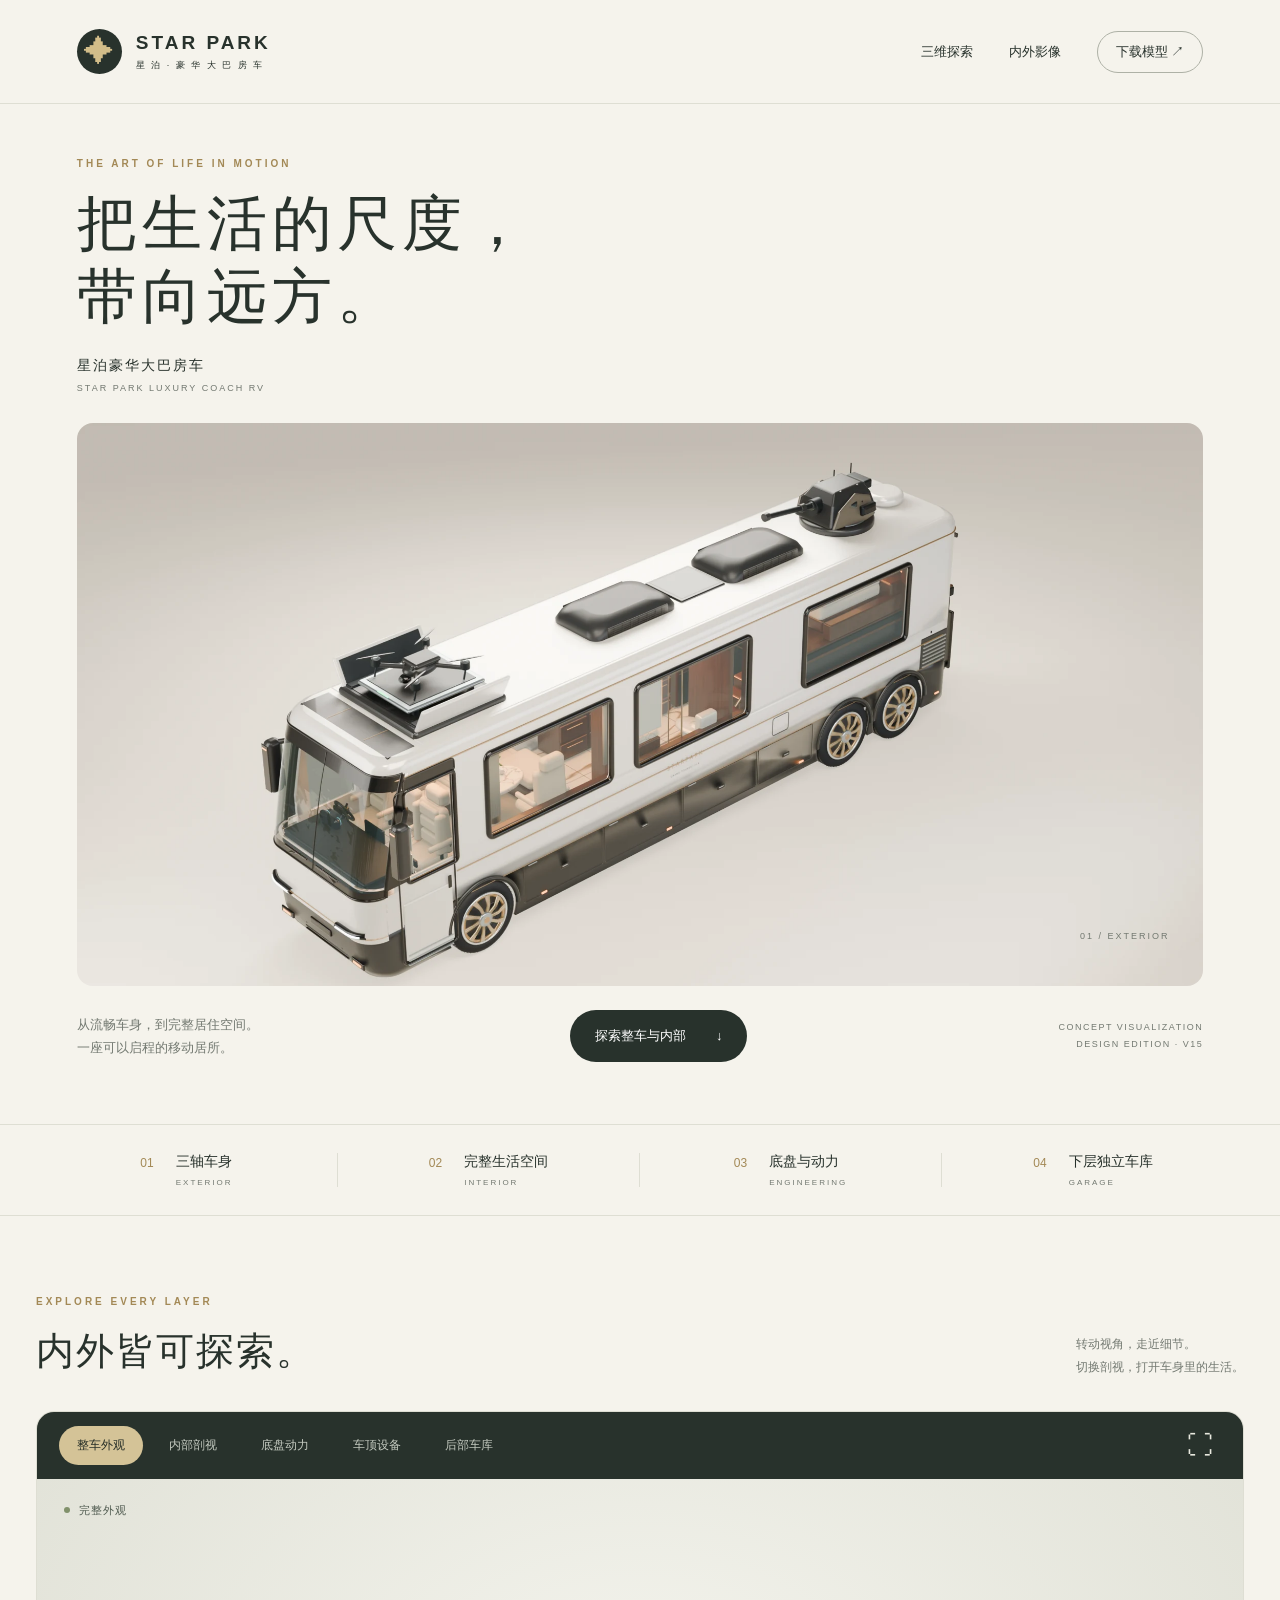
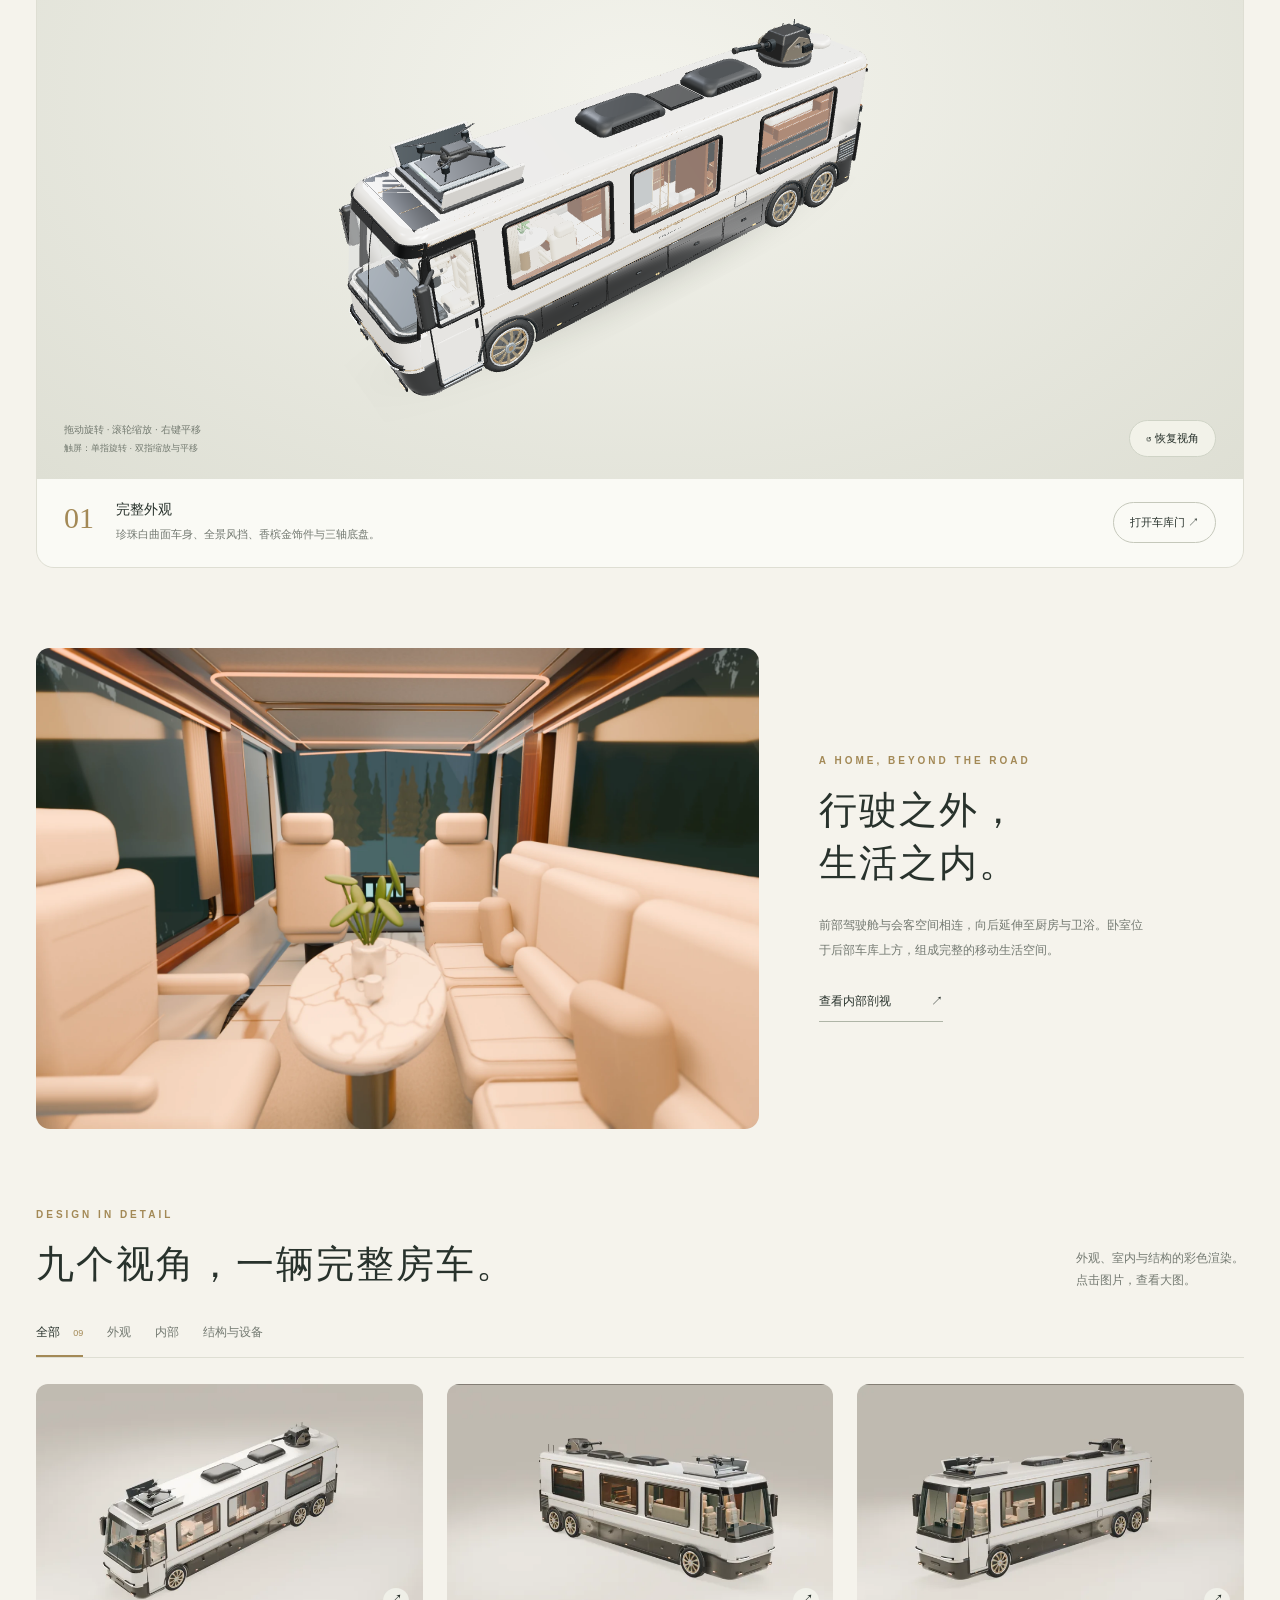
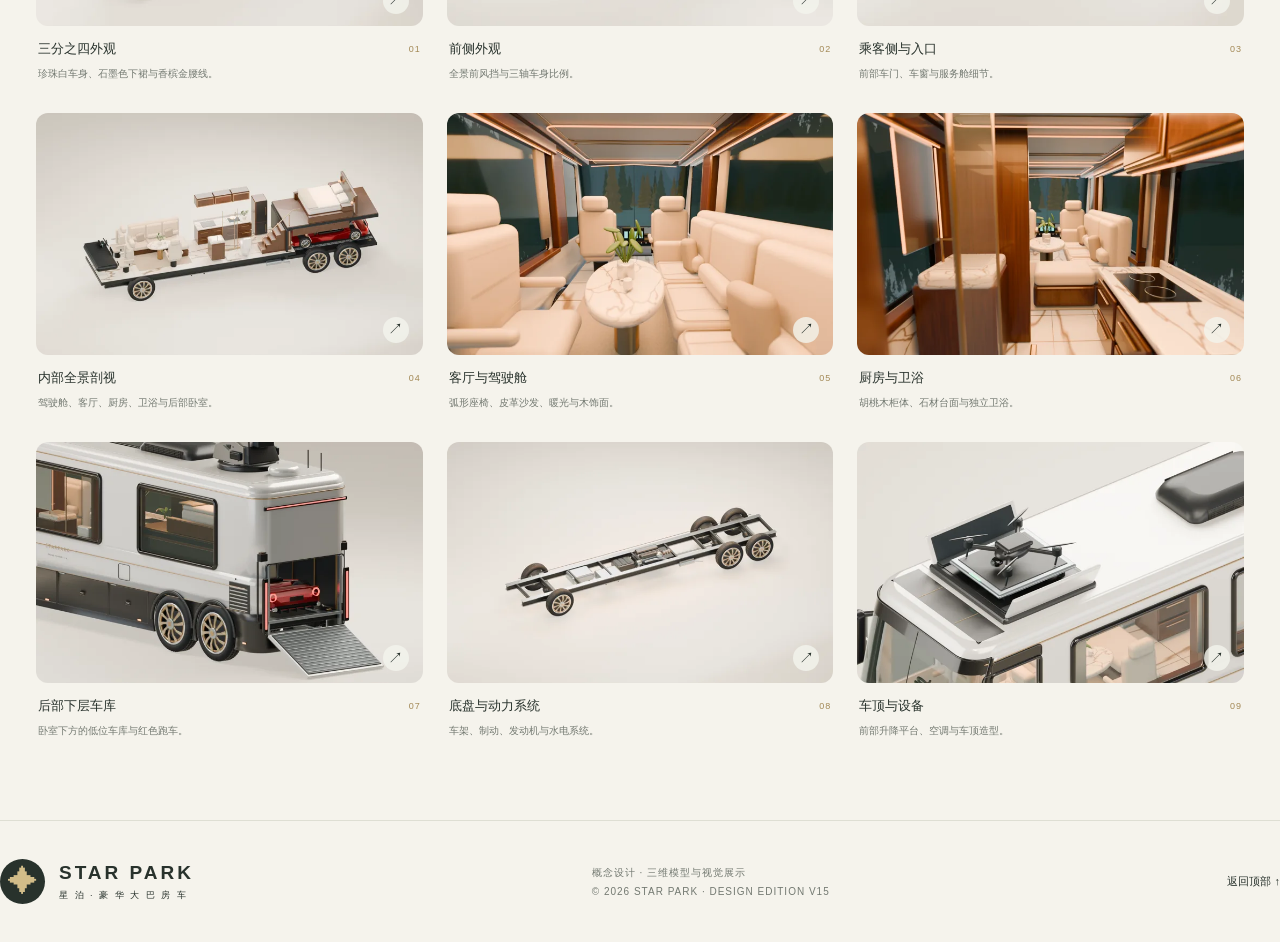
==== standalone.html @ 406c540c "Publish complete StarPark RV exterior and interior web viewer" ====
<!doctype html>
<html lang="zh-CN">
<head>
  <meta charset="utf-8">
  <meta name="viewport" content="width=device-width,initial-scale=1">
  <meta name="theme-color" content="#f5f3ec">
  <meta name="description" content="星泊豪华大巴房车：探索珍珠白三轴车身、完整居住空间、底盘、车顶和后部车库。可交互的三维模型与彩色渲染图。">
  <title>STAR PARK 星泊 · 豪华大巴房车</title>
  <link rel="icon" href="data:image/svg+xml,%3Csvg xmlns='http://www.w3.org/2000/svg' viewBox='0 0 64 64'%3E%3Crect width='64' height='64' rx='16' fill='%232c332d'/%3E%3Cpath d='M32 8l5 19 19 5-19 5-5 19-5-19-19-5 19-5z' fill='%23d3bb83'/%3E%3C/svg%3E">
  <style>:root{--paper:#f5f3ec;--ink:#28322c;--muted:#737971;--gold:#a38956;--line:#deded3;--white:#fff;--radius:18px;font-family:"Segoe UI","Microsoft YaHei","PingFang SC",sans-serif;color:var(--ink);background:var(--paper);font-synthesis:none}*{box-sizing:border-box}html{scroll-behavior:smooth;scroll-padding-top:92px}body{margin:0}button,a{-webkit-tap-highlight-color:transparent}a{color:inherit;text-decoration:none}button{font:inherit;color:inherit;cursor:pointer}button:focus-visible,a:focus-visible{outline:3px solid #b49960;outline-offset:5px}button{border:0;background:none}img{display:block;width:100%;height:auto}p,h1,h2,h3{margin:0}button[hidden],div[hidden]{display:none!important}.header{display:flex;align-items:center;justify-content:space-between;height:104px;margin:auto;padding:0 6%;border-bottom:1px solid var(--line);max-width:1680px}.brand{display:flex;align-items:center;gap:14px;font-size:19px;font-weight:650;letter-spacing:3px}.brand-mark{display:grid;place-items:center;background:var(--ink);color:#d2bd89;border-radius:50%;width:45px;height:45px;font-size:30px;letter-spacing:0}.brand small{display:block;font-size:9px;font-weight:400;letter-spacing:2px;margin-top:5px}.header nav{display:flex;align-items:center;gap:36px;font-size:13px}.nav-pill{border:1px solid #aeb1a6;border-radius:30px;padding:11px 18px}.hero{max-width:1560px;padding:54px 6% 32px;margin:auto}.eyebrow{letter-spacing:3px;font-size:10px;color:var(--gold);font-weight:600;margin-bottom:18px}h1{font-family:"SimSun","Songti SC",serif;font-size:clamp(38px,4.7vw,68px);font-weight:400;letter-spacing:5px;line-height:1.22}.hero-heading{position:relative;z-index:1}.hero-subtitle{margin-top:23px;font-size:14px;letter-spacing:2px}.hero-subtitle span{display:block;margin-top:8px;font-size:9px;color:var(--muted);letter-spacing:2px}.hero-image{position:relative;margin-top:-134px;width:88%;margin-left:12%}.hero-image img{mix-blend-mode:multiply}.image-index{position:absolute;bottom:8%;right:3%;font-size:9px;color:var(--muted);letter-spacing:2px}.hero-bottom{display:flex;align-items:center;justify-content:space-between;margin-top:-24px;position:relative;gap:20px}.hero-bottom p{font-size:13px;color:var(--muted);line-height:1.8}.primary-button{display:inline-flex;align-items:center;justify-content:space-between;gap:30px;background:var(--ink);color:white;font-size:13px;padding:17px 25px;border-radius:30px;transition:background .2s}.primary-button:hover{background:#475443}.edition{font-size:9px;line-height:1.9;text-align:right;letter-spacing:1.5px;color:var(--muted)}.intro-strip{max-width:1375px;margin:30px auto 0;display:grid;grid-template-columns:repeat(4,1fr);padding:28px 36px;border-top:1px solid var(--line);border-bottom:1px solid var(--line)}.intro-strip>div{display:flex;gap:22px;justify-content:center;border-right:1px solid var(--line)}.intro-strip>div:last-child{border:0}.intro-strip>div>span{font-size:12px;color:var(--gold);padding-top:3px}.intro-strip p{font-size:14px}.intro-strip small{display:block;font-size:8px;letter-spacing:2px;color:var(--muted);margin-top:7px}.section{max-width:1375px;margin:0 auto;padding:80px 36px 0}.section-head{display:flex;align-items:flex-end;justify-content:space-between;margin-bottom:32px;gap:24px}h2{font-family:"SimSun","Songti SC",serif;font-size:clamp(28px,3vw,41px);font-weight:400;letter-spacing:2px;line-height:1.4}.section-head>p{font-size:12px;line-height:1.9;color:var(--muted)}.viewer-card{border:1px solid var(--line);border-radius:var(--radius);overflow:hidden;background:#e9e9e0}.viewer-toolbar{display:flex;justify-content:space-between;align-items:center;padding:14px 22px;background:var(--ink);color:#e8e9df;gap:12px}.mode-tabs{display:flex;gap:8px;overflow-x:auto}.mode-tabs button{white-space:nowrap;font-size:12px;padding:11px 18px;border-radius:24px;color:#c4cac0}.mode-tabs button.active{color:#252e27;background:#d4c397}.icon-button{font-size:26px;padding:0 8px}.viewer-stage{position:relative;height:600px;background:radial-gradient(ellipse at 50% 35%,#f3f3ec,#dedfd4);overflow:hidden}.viewer-stage canvas{display:block;width:100%;height:100%;touch-action:none;outline:none}.viewer-badge{position:absolute;top:24px;left:27px;display:flex;gap:9px;align-items:center;font-size:11px;letter-spacing:1px;color:#505b50;pointer-events:none}.status-dot{width:6px;height:6px;border-radius:100%;background:#81916b}.viewer-bottom{position:absolute;bottom:22px;left:27px;right:27px;display:flex;justify-content:space-between;align-items:flex-end;pointer-events:none}.viewer-bottom>span{font-size:10px;color:#747b71;line-height:1.8}.viewer-bottom small{font-size:9px}.viewer-bottom button{pointer-events:auto;background:#f7f7eecc;border:1px solid #cfd3c6;border-radius:20px;font-size:11px;padding:10px 16px}.loading{position:absolute;inset:0;z-index:5;display:flex;flex-direction:column;align-items:center;justify-content:center;background:#efefe7f2;gap:15px;text-align:center;padding:30px}.loading strong{font-size:22px;font-weight:400;letter-spacing:2px}.loading p{font-size:12px;color:var(--muted);max-width:440px;line-height:1.8}.loader-ring{display:block;width:40px;height:40px;border:1px solid #bbbfae;border-top-color:#889b68;border-radius:50%}.loading.busy .loader-ring{animation:spin 1s linear infinite}.loading-track{width:190px;height:3px;background:#d7dacd;margin-top:8px;border-radius:4px}.loading-track>span{display:block;width:0;height:100%;background:#8c9a6e;transition:width .2s}@keyframes spin{to{transform:rotate(360deg)}}.tour-bar{display:flex;align-items:center;gap:7px;border-top:1px solid #d4d6ca;padding:13px 22px;flex-wrap:wrap;background:#ebede2}.tour-bar>span{font-size:10px;color:#737d6f;margin-right:15px}.tour-bar button{font-size:11px;padding:8px 15px;border:1px solid transparent;border-radius:18px}.tour-bar button.active{border-color:#aeb7a2;background:#f8f9f0}.viewer-caption{padding:22px 27px;background:#fafaf5;display:flex;align-items:center;justify-content:space-between;gap:24px}.viewer-caption>div{display:flex;align-items:flex-start;gap:22px}.caption-number{color:var(--gold);font-family:Georgia,serif;font-size:30px;font-weight:400}.viewer-caption h3{font-size:14px;font-weight:500;margin-bottom:6px}.viewer-caption p{font-size:11px;color:var(--muted);line-height:1.8}.viewer-caption>button{white-space:nowrap;font-size:11px;border:1px solid #c5c8bb;border-radius:22px;padding:12px 16px}.viewer-caption>button[aria-pressed=true]{background:var(--ink);color:white}.model-labels{position:absolute;inset:0;pointer-events:none;overflow:hidden}.model-label{position:absolute;pointer-events:auto;transform:translate(-50%,-120%);font-size:10px;white-space:nowrap;background:#f7f8f0e8;border:1px solid #b5bdab;border-radius:20px;padding:6px 12px;box-shadow:0 3px 16px #2134240d}.model-label:after{content:"";position:absolute;bottom:-10px;left:50%;width:1px;height:9px;background:#899678}.living{display:grid;grid-template-columns:1.7fr 1fr;gap:60px;align-items:center}.living-image{border-radius:14px;overflow:hidden}.living-image img{aspect-ratio:1.5;object-fit:cover}.living-copy h2{margin-bottom:22px}.living-copy>p:not(.eyebrow){font-size:12px;line-height:2.1;color:var(--muted);margin-bottom:28px;max-width:330px}.living-copy a{display:inline-flex;gap:40px;border-bottom:1px solid #afb5a7;padding-bottom:11px;font-size:12px}.gallery-filters{display:flex;gap:24px;border-bottom:1px solid var(--line);margin-bottom:26px;overflow:auto}.gallery-filters button{position:relative;padding:0 0 16px;white-space:nowrap;font-size:12px;color:var(--muted)}.gallery-filters button.active{color:var(--ink)}.gallery-filters button.active:after{content:"";height:2px;background:var(--gold);position:absolute;bottom:0;left:0;right:0}.gallery-filters span{font-size:9px;margin-left:10px;color:var(--gold)}.gallery-grid{display:grid;grid-template-columns:repeat(3,1fr);gap:30px 24px}.gallery-card{text-align:left;padding:0}.gallery-card .image-wrap{overflow:hidden;border-radius:12px;position:relative;background:#e7e9df}.gallery-card img{aspect-ratio:1.6;object-fit:cover;transition:transform .4s}.gallery-card:hover img{transform:scale(1.035)}.gallery-card .image-wrap span{position:absolute;right:14px;bottom:12px;background:#f4f5eecc;border-radius:50%;width:26px;height:26px;display:grid;place-items:center;font-size:15px}.gallery-card .card-label{display:flex;justify-content:space-between;align-items:center;margin:14px 2px 7px;font-size:13px}.gallery-card .card-label small{font-size:9px;color:var(--gold);letter-spacing:1px}.gallery-card p{font-size:10px;color:var(--muted);line-height:1.8;margin:0 2px}.gallery-card[hidden]{display:none}footer{max-width:1303px;margin:80px auto 0;padding:38px 0;display:flex;align-items:center;justify-content:space-between;gap:30px;border-top:1px solid var(--line)}footer p{font-size:10px;line-height:1.9;color:var(--muted);letter-spacing:1px}footer>a:last-child{font-size:11px}dialog{width:100vw;max-width:100vw;height:100dvh;max-height:100dvh;border:0;padding:0;background:#20251fec;color:#f8f8ee;overflow:hidden}dialog::backdrop{background:#20251f}dialog[open]{display:flex;align-items:center;justify-content:center}dialog figure{margin:0;width:min(87vw,1500px)}dialog figure img{width:100%;height:calc(100dvh - 160px);object-fit:contain}dialog figcaption{display:flex;justify-content:space-between;padding-top:10px;gap:20px;font-size:12px}dialog figcaption strong{font-size:16px;font-weight:400}dialog figcaption p{font-size:11px;color:#bac3b2;margin-top:8px}dialog figcaption a{align-self:flex-end;font-size:12px}#close-lightbox{position:absolute;right:30px;top:12px;font-size:38px;color:white;z-index:2}#previous-image,#next-image{position:absolute;top:45%;font-size:46px;font-weight:200;color:#e0e6d8}#previous-image{left:18px}#next-image{right:18px}#lightbox-counter{position:absolute;bottom:17px;font-size:10px;color:#b8c0af;letter-spacing:3px}.notice{font-size:12px;padding:18px;color:#6d745d}.viewer-card:fullscreen{display:flex;flex-direction:column;background:#e9e9e0;border-radius:0}.viewer-card:fullscreen .viewer-stage{flex:1;height:auto;min-height:0}.viewer-card:fullscreen .viewer-caption{padding:14px 27px}@media(min-width:1600px){.hero-image{margin-top:-150px}}@media(max-width:1000px){.header{height:90px;padding:0 5%}.header nav{gap:20px}.hero{padding:42px 5% 25px}.hero-image{margin-top:-88px;width:95%;margin-left:5%}.hero-bottom{margin-top:0}.edition{display:none}.intro-strip{margin:25px 5% 0;padding:24px 10px}.intro-strip>div{gap:12px}.section{padding:65px 5% 0}.viewer-stage{height:510px}.living{gap:35px;grid-template-columns:1.35fr 1fr}.mode-tabs button{padding:10px 12px}.gallery-grid{gap:26px 16px}footer{margin:65px 5% 0}.brand{font-size:17px;letter-spacing:2px}}
@media(max-width:650px){html{scroll-padding-top:25px}.header{height:80px}.brand{font-size:14px;gap:9px}.brand-mark{width:34px;height:34px;font-size:25px}.brand small{font-size:7px;letter-spacing:1px}.header nav{gap:14px;font-size:10px}.header nav .nav-pill{display:none}.hero{padding-top:35px}.eyebrow{font-size:8px;letter-spacing:2px;margin-bottom:14px}h1{font-size:39px;letter-spacing:3px}.hero-subtitle{font-size:12px;margin-top:17px}.hero-subtitle span{font-size:8px}.hero-image{margin-top:12px;width:112%;margin-left:-6%}.image-index{right:8%;bottom:5%;font-size:8px}.hero-bottom{align-items:center;gap:12px}.hero-bottom p{font-size:10px;line-height:1.9}.primary-button{padding:13px 17px;font-size:11px;gap:15px}.intro-strip{grid-template-columns:repeat(2,1fr);gap:22px;padding:24px 4px}.intro-strip>div{justify-content:flex-start;padding-left:12px;gap:13px}.intro-strip>div:nth-child(2){border:0}.intro-strip p{font-size:12px}.intro-strip small{font-size:7px}.section{padding-top:48px}.section-head{align-items:flex-start;margin-bottom:23px;gap:15px}.section-head>p{font-size:10px;max-width:140px;line-height:1.8}h2{font-size:27px;letter-spacing:1px}.viewer-toolbar{padding:12px 9px;gap:2px}.mode-tabs{gap:1px}.mode-tabs button{font-size:10px;padding:8px 10px}.icon-button{padding:0 4px;font-size:22px}.viewer-stage{height:410px}.viewer-badge{left:15px;top:17px;font-size:10px}.viewer-bottom{bottom:15px;left:15px;right:15px}.viewer-bottom>span{font-size:8px;line-height:1.8}.viewer-bottom small{font-size:7px}.viewer-bottom button{padding:8px 11px;font-size:9px}.tour-bar{padding:10px 12px;gap:2px}.tour-bar>span{margin-right:5px;font-size:9px}.tour-bar button{font-size:9px;padding:6px 10px}.viewer-caption{padding:18px 15px;gap:12px}.viewer-caption>div{gap:12px}.caption-number{font-size:24px}.viewer-caption h3{font-size:12px}.viewer-caption p{font-size:9px;line-height:1.8}.viewer-caption>button{font-size:9px;padding:9px 11px}.living{display:flex;flex-direction:column;gap:27px;align-items:stretch}.living-image img{aspect-ratio:1.6}.living-copy h2 br{display:none}.living-copy h2{margin-bottom:14px}.living-copy>p:not(.eyebrow){max-width:100%;font-size:11px;margin-bottom:20px}.living-copy a{font-size:11px;gap:25px}.gallery .section-head{display:block}.gallery .section-head>p{margin-top:12px;max-width:none}.gallery .section-head>p br{display:none}.gallery-filters{gap:22px}.gallery-filters button{font-size:11px}.gallery-grid{grid-template-columns:repeat(2,1fr);gap:24px 12px}.gallery-card .card-label{font-size:11px;gap:4px}.gallery-card .card-label small{font-size:8px}.gallery-card p{font-size:9px}.gallery-card .image-wrap{border-radius:8px}.gallery-card .image-wrap span{width:22px;height:22px;font-size:12px;right:9px;bottom:9px}footer{flex-wrap:wrap;margin-top:45px;padding:26px 0;gap:20px}footer p{order:3;width:100%;font-size:8px}footer>a:last-child{font-size:10px}dialog figure{width:90vw}dialog figure img{height:calc(100dvh - 220px)}dialog figcaption{flex-direction:column;gap:16px}dialog figcaption a{align-self:flex-start}dialog figcaption strong{font-size:14px}dialog figcaption p{font-size:10px}#previous-image,#next-image{top:42%;font-size:33px;background:#20251faa;border-radius:50%;width:30px}#previous-image{left:3px}#next-image{right:3px}#close-lightbox{right:15px}.model-label{font-size:8px;padding:5px 8px}}
@media(prefers-reduced-motion:reduce){html{scroll-behavior:auto}*{transition:none!important;animation:none!important}}
/* The rendered hero is a framed photograph, kept clear of the heading. */
.hero-image{margin-top:30px;width:100%;margin-left:0;border-radius:16px;overflow:hidden}
.hero-image img{aspect-ratio:2;object-fit:cover;mix-blend-mode:normal}
.hero-bottom{margin-top:24px}
@media(max-width:650px){.hero-image{margin-top:24px;width:100%;margin-left:0;border-radius:12px}.hero-image img{aspect-ratio:1.6}.hero-bottom{margin-top:20px}}
.footer-links{display:flex;align-items:center;gap:24px;font-size:11px}.footer-links a[hidden]{display:none}@media(max-width:650px){.footer-links{gap:16px;font-size:10px}}
</style>
</head>
<body>
  <header class="header">
    <a class="brand" href="#home" aria-label="星泊首页"><span class="brand-mark">✦</span><span>STAR PARK<small>星 泊 · 豪 华 大 巴 房 车</small></span></a>
    <nav aria-label="主导航"><a href="#explore">三维探索</a><a href="#gallery">内外影像</a><a class="nav-pill" href="assets/starpark.glb" download="StarPark_Exterior_Interior.glb" id="download-model">下载模型 ↗</a></nav>
  </header>
  <main>
    <section class="hero" id="home">
      <div class="hero-heading"><p class="eyebrow">THE ART OF LIFE IN MOTION</p><h1>把生活的尺度，<br>带向远方。</h1><p class="hero-subtitle">星泊豪华大巴房车 <span>STAR PARK LUXURY COACH RV</span></p></div>
      <div class="hero-image"><img src="[data-uri]" width="2200" height="1375" alt="星泊豪华大巴房车前侧三分之四彩色渲染，珍珠白车身、香槟金饰件、三轴底盘与车顶设备" fetchpriority="high"><span class="image-index">01 / EXTERIOR</span></div>
      <div class="hero-bottom"><p>从流畅车身，到完整居住空间。<br>一座可以启程的移动居所。</p><a class="primary-button" href="#explore">探索整车与内部 <span>↓</span></a><span class="edition">CONCEPT VISUALIZATION<br>DESIGN EDITION · V15</span></div>
    </section>
    <section class="intro-strip" aria-label="空间构成"><div><span>01</span><p>三轴车身<small>EXTERIOR</small></p></div><div><span>02</span><p>完整生活空间<small>INTERIOR</small></p></div><div><span>03</span><p>底盘与动力<small>ENGINEERING</small></p></div><div><span>04</span><p>下层独立车库<small>GARAGE</small></p></div></section>
    <section class="explore section" id="explore">
      <div class="section-head"><div><p class="eyebrow">EXPLORE EVERY LAYER</p><h2>内外皆可探索。</h2></div><p>转动视角，走近细节。<br>切换剖视，打开车身里的生活。</p></div>
      <div class="viewer-card">
        <div class="viewer-toolbar"><div class="mode-tabs" role="group" aria-label="模型展示模式"><button data-mode="full" class="active" aria-pressed="true">整车外观</button><button data-mode="cutaway" aria-pressed="false">内部剖视</button><button data-mode="chassis" aria-pressed="false">底盘动力</button><button data-mode="roof" aria-pressed="false">车顶设备</button><button data-mode="garage" aria-pressed="false">后部车库</button></div><button class="icon-button" id="fullscreen" aria-label="全屏查看" title="全屏查看">⛶</button></div>
        <div class="viewer-stage" id="viewer-stage"><canvas id="model-canvas" aria-label="可旋转和缩放的房车三维模型，包含完整外部和内部结构"></canvas><div class="viewer-badge"><span class="status-dot"></span><span id="view-title">完整外观</span></div><div id="model-labels" class="model-labels"></div><div class="loading" id="loading"><span class="loader-ring"></span><strong id="loading-title">准备三维探索</strong><p id="loading-copy">模型包含车身、内饰和机械结构</p><button class="primary-button" id="load-model">打开三维模型 <span>↗</span></button><div class="loading-track" hidden id="loading-track"><span id="loading-progress"></span></div></div><div class="viewer-bottom"><span>拖动旋转 · 滚轮缩放 · 右键平移<br><small>触屏：单指旋转 · 双指缩放与平移</small></span><button id="reset-view">↺ 恢复视角</button></div></div>
        <div class="tour-bar" id="tour-bar" hidden><span>内部空间</span><button data-tour="all" class="active" aria-pressed="true">全景</button><button data-tour="cockpit" aria-pressed="false">驾驶舱</button><button data-tour="lounge" aria-pressed="false">客厅</button><button data-tour="kitchen" aria-pressed="false">厨房</button><button data-tour="bathroom" aria-pressed="false">卫浴</button><button data-tour="bedroom" aria-pressed="false">卧室</button></div>
        <div class="viewer-caption"><div><span class="caption-number" id="mode-index">01</span><div><h3 id="mode-heading">完整外观</h3><p id="mode-description">珍珠白曲面车身、全景风挡、香槟金饰件与三轴底盘。</p></div></div><button id="hatch-toggle" aria-pressed="false">打开车库门 ↗</button></div>
      </div>
      <noscript><p class="notice">请启用 JavaScript 查看三维模型。下面的彩色渲染图仍可浏览。</p></noscript>
    </section>
    <section class="living section" id="living"><div class="living-image"><img src="[data-uri]" width="2000" height="1250" alt="车内客厅与驾驶舱，皮革沙发、暖光、胡桃木饰面与全景前风挡" loading="lazy"></div><div class="living-copy"><p class="eyebrow">A HOME, BEYOND THE ROAD</p><h2>行驶之外，<br>生活之内。</h2><p>前部驾驶舱与会客空间相连，向后延伸至厨房与卫浴。卧室位于后部车库上方，组成完整的移动生活空间。</p><a href="#explore" id="jump-interior">查看内部剖视 <span>↗</span></a></div></section>
    <section class="gallery section" id="gallery"><div class="section-head"><div><p class="eyebrow">DESIGN IN DETAIL</p><h2>九个视角，一辆完整房车。</h2></div><p>外观、室内与结构的彩色渲染。<br>点击图片，查看大图。</p></div><div class="gallery-filters" role="group" aria-label="渲染图筛选"><button data-filter="all" class="active" aria-pressed="true">全部 <span>09</span></button><button data-filter="exterior" aria-pressed="false">外观</button><button data-filter="interior" aria-pressed="false">内部</button><button data-filter="structure" aria-pressed="false">结构与设备</button></div><div class="gallery-grid" id="gallery-grid"></div></section>
  </main>
  <footer><a class="brand" href="#home"><span class="brand-mark">✦</span><span>STAR PARK<small>星 泊 · 豪 华 大 巴 房 车</small></span></a><p>概念设计 · 三维模型与视觉展示<br>© 2026 STAR PARK · DESIGN EDITION V15</p><div class="footer-links"><a href="standalone.html" download="星泊房车_独立版.html" id="download-offline">离线网页版 ↓</a><a href="#home">返回顶部 ↑</a></div></footer>
  <dialog id="lightbox" aria-label="渲染图大图预览"><button id="close-lightbox" aria-label="关闭大图">×</button><button id="previous-image" aria-label="上一张">‹</button><figure><img id="lightbox-image" alt=""><figcaption><div><strong id="lightbox-title"></strong><p id="lightbox-description"></p></div><a id="download-image" download>保存图片 ↓</a></figcaption></figure><button id="next-image" aria-label="下一张">›</button><span id="lightbox-counter"></span></dialog>
  <script id="gallery-data" type="application/json">[{"id":"exterior","title":"三分之四外观","description":"珍珠白车身、石墨色下裙与香槟金腰线。","category":"exterior"},{"id":"reference","title":"前侧外观","description":"全景前风挡与三轴车身比例。","category":"exterior"},{"id":"entrance","title":"乘客侧与入口","description":"前部车门、车窗与服务舱细节。","category":"exterior"},{"id":"cutaway","title":"内部全景剖视","description":"驾驶舱、客厅、厨房、卫浴与后部卧室。","category":"interior"},{"id":"lounge","title":"客厅与驾驶舱","description":"弧形座椅、皮革沙发、暖光与木饰面。","category":"interior"},{"id":"kitchen","title":"厨房与卫浴","description":"胡桃木柜体、石材台面与独立卫浴。","category":"interior"},{"id":"garage","title":"后部下层车库","description":"卧室下方的低位车库与红色跑车。","category":"structure"},{"id":"chassis","title":"底盘与动力系统","description":"车架、制动、发动机与水电系统。","category":"structure"},{"id":"roof","title":"车顶与设备","description":"前部升降平台、空调与车顶造型。","category":"structure"}]</script>
  <script>window.STARPARK_EMBEDDED={"model":"[base64]/wL/Tf8DJ7qL/[base64]/gEYBAwXlK30FA1EHUQcPCydbpZB3+AldMJlJVY2A6QEBAgUDjAMVPmEBCbjy0fH/beM/guoBAQIFdT8LjAR+ohReNgEDBXEcA2ECdRy9BAx+HjrylwxuuTTiomQD/wAAAAAAAQAAAQAJAwAAAgEBCQMAAQMBAwkCAAICAQEBABEDPQQDKQMBA2EGsQI9BLkMfQkVBOkDJQX4mQMMYI0EMShRjIl8g3Cmq6V0dHPeZgN6hSaw9SyfVFAPR1L7Kua4kS4iWJdDeTY5WKoz52A804dP8rlRdwfeqGMOz6AufH7E/mL9LW0LD2WNUToQKjAoUYyJfINwpquldHRz3mYDeoUmHjn1k6Lm6oZh+yrmuJEuIliXQ3k2OViqM+dgPNOHT/K5UXcH3qhjDs+gLnx+xP5i/S1tCw9ljVE6ECrwhtCLdKbOOgzuUgS+OBQGC46J3HssPeoSvyK/Ir+vU8dps1cB22FK07k0AdpMdJAElDq5lu3sBHvRgg2WtL+6+qjXsey1guSkGspw78ybVJDSDjgEJ/Rk21Dm2JQa/YIKn3yr5rSfagOu+JA4A7GJTE7vUm+Zvh8Q7nOaKE0ONv4cqihNyqHk+PXYqwL2OhvWStlC9gPs56+9rP+NMpV/kA8LVhbJXpT1NUAPMxRR3eJaIhM9D8bDEp+g5RsxHmYRT/9SE+jmKuRPKPt85X9KOrQklqmi1+VBTFjXv9cYTGdfX3TM/j5QG4UzKAQyeyNvOgqWZrb1gMgpDKv6ad7rshur+ub6t1l4ajkWMBP61wOW0SAyBa6Hl+q5+VVH/YWazry7oHdDqJHWHpThEPiwhaxXjh3s6AUurDxgZzn65votrHcqRR++Xfv6NycYXf30wF2RtMnsSpQQ1A0YtJcVp66enff89fFovjsfPvVPFvbDHtx/3AeA0KIHYLzJe0hxBYAxgwj1HtCRCQIA8MhiAADsZ98HAHKI4QIAhvuUAYDfb7gAgOp8MgAYwQB7kJIDAMpBW1gDwHgEQBjBewL4E1z19kDGiwYAyfqPHkQwEICogI8gPSCFRwAAnuxSAMDnlTAAeFiDexh3D3hiMF/cA/U+LABI2OcFAC6F/[base64]/[base64]/ggQG1CdYD/[base64]/[base64]/CfkCUAA0BgghDArQAKCXAhgBaAiQEoCWAAwBSAngMoCMAzAAaAhgN5gOoAwgHkA+KAfSCVID/4KG4gRAABgwAIOoJAIAKAAYCgHsJAEj7Bm0AmNpCreQWAKa2EF24BfAaVxMnRxqgAAC6yB+SHAfgktunmtoCuOT24Yu2AF3iaeHhUPMTAIBXOAAAOufkDYB4l1p4eBoAPx+KG/[base64]/[base64]/[base64]/cCALgGAICBa4/[base64]/[base64]/nM7bA0S/R2eNhmjTWJDsJIB03bujLFpIZZ1AilZ5646ea0bYZdSmQABonZQ1qxQECSLGCNqs+B4dNbIdmsZi7AiZwLqj71ggbVFGtRQEWte9O6qJHlHWEUFwAlApa1YpWhE44nQHdCs6Cj47NESLYYNMYB2k79gdbdFCqsUEWp/[base64]/aA6b5HRY2GZqcxGjsJBLnuHVIWLY6WtSRFa4J1R+VpRpyXkU0QAG1WyqpVCoKsjjldtwqIgovODhnRsLQg10EAKTt5R1uwkEQ7wZOs8tghPd+UsEWpzYAA0EpJa9YnCXJTgAVaJhRw0tGh2SGsLbbOkAmwU/quRdIWIlQ/OaCVnbyjm+kRIh0F9CYAlLRmfZIVwR5Sh0C3o6TgtkZDMRtWSATWOSqPHVIWLSJaRJD1yTul7NAhNmtIhBOAgLJqpaT1wBO8PcBb6ka/R4eMbGPTWALsCPlu3dEWLJDWZaRVCoKj695FaKJHZQ2AQHBmnZQVgRStCKKsCNrFGB0FH7IdisWwCQi5zruj7FogbVFHolYET46+YxeBvhnVIgBwBpQ1KyUEWp8gbrcHUAc+Ojo0ZIuNxdZJQEh27462aIFUrKMnWhGwO/[base64]//AAAzM4O/gO/EvJhDC72ztQ5AEAADAQANA7UbRAtU+ES0sQJUwR7mAVrucbwkTR3QBQjubH3psOpdBg9VjMUb3kifYFXDFkXPXh53qBt0pu6HK22tRp9gRCzHjj1zGZ9gVcMWRc/+SRD84ocrHWGQXoQbdKbugNjA3+FU4oUnnkdjvJuCMX/W7oAGwBStOpsYhTIVrRBS1+s+Ncsi/wWh6pC1K/zy+XDRW0bApQurhWoj/m4/jq4gBxOuOQpfPo51C1hua9muOTct3N2a8bbDdSRN3QowaUz/TMVJXx9GSP24Osbj/BUs888RynvAwFTqXTJsMmR+2q4gOF8r58TFRIyMV+HhRyjfyO7tmduU/cf/MNyGczcFwsYh/d//6P8AAAD+j1hHzQt6e4twF95BQrA3EOh/Y7AxMD3UWMH0e4E2EwD+D5gj4/pv/GxcIOD//i9ADdNPvxVosxcwyDjmGL/+Fwgbg1hDTfVP/7Foc0S7y3n7eZJ0O0C/+5if/MmP+eKTdgi4oGvIa+w3q18Id+EdJMV5X3yFrER37/yFMIR0h72GtENxN36HIINt/76IeIJpjwiADYT9Cdy9gI+AhoT9flvBhex8fQdChVz8e6PChNj7eUNDhUR7d9/DhbC6dIeEhgh6cTtFh1C5bQeGiHC4afPGiHD3hCuJiHB4gjdIh1C5gGuHhgj6fr/GhbD6gjvwnndSVMjFd/dKXMjOSzdDaEjYF3c7dEjj2zYyiMjvm7YnjAiAjefdn8AICHjYa4gV7PfOXwjmL8CdXCkA4P8A4P/+HwAB4P/+DwAg4v/5DwD+D9xEtiXnMY8g9n//CwD4PwD4v/8HwLFo87ruCKxPuAuuertEkZ9xcwDc9Lv3QwEsywL+HwAj55Pz+wXQHGfs/wAAAPi/0e9wAwXeLwuwTAD4fwD4P5Mj5wXw+2fcHADg/8BNZHt/9MMyp5AMTiM/9vOGaZ/Eom/ztvNJ3Onu92tcCKvXt2JUSLQPvPwfBt29Ehey89LNEBoS9sTtDh7C+LaNDCEC/KfdCSMCMOFe8PsicvcnQPgdYAX7vfMXEgj1ffEVggrvbe8TAg3nHe0Vcg/dzeoXEhLSLega8hTEPeUeEhi2zeEiwhumzd0jwh61zeEi4iAIPuUeoh0CLuga8hr7zeoXohj1He0V4h2EAf+vRHfv/IUwhHSHvYa4A3Ezvocgg20Df4h0wmmPCMCEh36IAD8K2H0HEP5+W8GF7Hx9B0KFXPwAeP6UXsv+DwD4PwAEgP8LBYD/B4D/6xcaXoPTA4C3w8rnSEqLT0yOIprI0Z0R2N/5yY/5bwLZalwfFVLx/W0UBNLzBu4R+iH2CL4P9lH4Br4N96H6/c0L/jH97q0JCxpw3XXwYRG4TQQ6dgLZAMBnOESA2wEPJXVw3eruIprg3tVeIbzQ371OINtg4KOuH/uA4INuHx5h4F1+H0bR3y3uH3bh3u+9ILNx3Zv9IQKS2ymdI28C2WTOJwKS267+JLNx3ebuInbh3hVfIUbR3z1PIB5h4GKvH/uA4IVvH9tg4Kp/H7zQ39PvH5rg3gYsWAfXXcSHQ5DbnuQI2QDAJx6P20QAJQF/3XXgIuru3ppQIdXe37xAIL1u4NugH6OO4PtgH4Nu4B5xH13e30bhHy3u3naxIO993bPxIZud2wKSIykN2W/CNWS+8vL/JpB9trn6k8zGdZu7i9iFe1d8hRhFf/c8gXiEgYu9fuwDghe+fWyDgav+ffBCf0+/f2iCexuwYB1cdxEfDkFue5IjZAMAn3h8bg/Bkwj8ddeBi6i7e2tChVR7f/MCgfS6gW+Dfow6gu+DfQy6gXvEfXR5fxuFf7S4e9vFgrz3dc/Gh2x2bgtIjqQ0ZL/JZgx2bgvIk7j6dc+Gi5i7e9tFhVR8fxsFgfS8gXuEfog9gu+DfRS+gW/Dfah+f/OCf0y/e2vCggZcdx18WERuD0GOnkA2APAZzhDktsA/SR1ct7q7iCa4d7VXCC/0d68TyDYY+Kjrxz4g+KDbh0cYeJffh1H0d4v7h124d7YX/h0jrian/4+xew8GhRTqv+bUnP9rhuDapgbGHZdsNWHcsdsnjGYITqaM9pwQ0JJgGPDNvgHyLtb8tGjxLtbc+TdjGPD9IOIrgKY4DroCaBoA5/7fOWbd/zqu45kKYJoCwCoATDUAJLh9wCoAdA0AACDKTDUAkOD2AasA0DUAANA1Uw0ArALAVANAgtsHrAJA1wAAAKLMVAMACW4fsAoAXQMAAF0DLCeYn5uT//QNGBdOaP+ZI3P9D5qCcWsbJmPsst9kMsZrDzGgKfi4Mtp7AkE7gmDU9/3ax7iMc9d2xbiMs+jDjGDUt3/EbwOOxjjsNuCoAZuXMf7LdfwLuZA36sDmLiAAAAAI/B8AAv8HgAAA/g8AIAAAU7lqwIeDB4DmlwF8OHgA/4eqAHh8OHAZaA6Ax4cDAFg18OEAAKA5AAAfDgDAqqkCfDgAAGgOAMCHAwDwfwAAHw4AAJoDAPDhAACsGlUC4AEAlwEA4AEAqLrqAHh8OHAZaA6Ax4cDqPp/wIeDB4DmlwF8OHgAAECVwIcDAIDmAAB8OAAAq7bqwIcDAIDmAAB8OAAAq7bqwIcDAIDmAAB8OAAAq7bqwIcDAIDmAAB8OAAATRulgMmDBQAAGA5wemkASRPuAFjgPYDh5wGQRu8D4k7dAN6bPHAeAMD7nQ6Iu/oBYIH3AIafB1AavA+Ee3UDeG/ywHkAQO9zOkDdSQOYPFgAAIDhQKeTBqD+wQFggfcAhp8HUBq8D4R7dQN4b/[base64]/cADegwVwHhgO9D5pANQt7oDJ4z0A4DzQ6bwPIE11A2Bh8gCGAwBQGpwOEJ40gPdgAZwHhgO8XxpAdYc7YPJ4DwA4D3B67wNJQ90AWJg8gOEAAJBGpwP/DwAA/wcAAAwBAQEADwNJD7ECA4jdCSkDvQL9ARUBkQdpBXkFfQbFAeoD2X/27gU0ZbphfHxBKeMrLV+3hma5m8ldQenMOaKhyKqFZjFNm/E+5Bcbd5UfXNWsxKgy4DpUpLGNm8oaXkHp/8OSC34/yu+u4YyUaVBXJUHSGXKHw9hk+gPAWWAzaREqVMVDqOvpZtfHaiGUxEq3k+ThrgymIi/UE6EVQdIZcofD2Ht9guaEGEM0HbPe2WAzaREeo8FTqOuyAZkaXZw+vEZpz4spWhdHc3mTUIE4xtYMI4ZM/fNQewuGw5fIezdJ5TPRaH1rVdVLCRV1ArhAaCQ9oig74Ww/t8gtChUYNMnkKUkb9ekb9ekbSyPNtwZE3mdhAav0JlkTnz83gRIhj/8MyPU7eUekCsFpFyMucGG8zAKbhSM8LMKgIR4yL0DcnS9njXYjPCxg1PsEaKCsYy5wYUipe1LnWwARX4pMUHVYFS+4AHS2F+hofBI0kp/1Pl29BfTnChlu2I9hSKl7Uuf90yiubvV2V67F5Un7/PjSwFLIo45hc3S0Wd9SyKP6s4QYhilWoNzH+ybzzKDkAic4BJqZWpyx/SKKmVqcJWTw6ftC6ueTAFtmAFI67lhSvM0M8RRsPIMY087NDFtk21waRdTheEaQxGsHhWSn5dmvw+MHir3FUKdR5Xq9u/ip585t8llOkKJPkYbnBU9wdKXdWszvpfy3ERp/jA7/gIXnOMERD9yCpJPWgjdSRRO0QFB5QgWEmq0I5vQzHuGxIpWw2dWZ43xe55XtHLb/[base64]/oBWUS+Rd6qVpEEn/Y7ORlPHj+Y5qf0XBiBe+bZYH0RvGQqm6K1FVjuijbqS2SNOlSSyuCH7IwmEGWEQsgjaZ7PbOF9kMtwxcnU3W4lysDyeEzI7HbppBf1plefac3EiU74UiWpKlOosOTS0IxVHmzFmpXd7mbSwPo4TMWsdAKsE8amV6t5t0iZzvsbIcHpztWRrZLsaK/4WCYY8aMGJVks3ZlkzhlRSutc522cxXYiB9CGC0YUJghdmBF340fHlwuNsw9nzpMf3pLv9dan+ZRmFGR0cbqNQmAVH4Q6sfi68fD7MeF7ccW1zxqnfvSuYsi5hRsqIB2MbKoRsyCE2ySq7mSybubDKKXLJ9+XkcWF9bG1kwviU/KkETRk44ULJm7oqIjgAkOCoCoBQqmRoEiAECAEgBAgBQoAQIASAECAECAFCgBAAQoBAqZKhoAqADAKEABAChAAhQAgQAkAIEAKEACFACAAhQAji/zMz/z8AAADLDCACiAAgECKIAABnZgAwsyAIgCAgIADNHADMLAgCIAgI9P/MzP8PAADAMgOIACIACIQIIhi41ef8wmPzAwDNj7Tp/A5/8wMAVEi0ifjD4+EHAKTeK5nzO/zNDwA0P9Om8wuPzQ8ApN7/P+IPj4cfAMCzV3LGOPwAAPHDUUz/Rin9AADx984DeJCIP4uU/g7Q++GnFYh/Vhx+AMCwHm1qDMQPAA4//eTw+xPEDwAOf/elH4+Y/jtS+j1A94efViD+WXH4AQAieFY0P604PwDg/FnU/Frk/ACA85dA85uA8wMAzl8BzW8Bzg8AoEuWnDHCIwAQj/gT8dhPwiMAEI+YAPFYAsIjABCPWADxWAHCIwAQj+xsAKAxxCMACI/0k/DoT8QjAAiPlIDwaALEIwAIj1SA8GgBxCMACI+IYJrT/Bbg/ACA849A85OA8wMAzr9Fzc9Fzg8AOP+sND+tOD8AgC5Jmxnj8AMAxI8/Qfz95PADAMTvu+m/I6Ufj5j+DeA34p8Vh59WIH4AwM5WOhoD8QOAw89GKf0cxfQDgMPv/Q7QQR5+LmL6OYDniH9WHH5agfgBAKq32tr8tOL8AIDzb1Hzc5HzAwDOPwLNTwLODwA4/wU0PwY4PwCALl1yxgiPAEA84k/EYz8JjwBAPML9/f8kQDwCgPDIBQiPGEA8AoDwSOrd1Dt/rDQ/AND8XOT8W9T8AEDzm4Dzj0DzAwA2vwU4fwU0fwB4LluyxhCPACA80k/Coz8RjwAgPLL9/f8jIDwCAPEIBhCPFyA8AgDxCLZukRm/0fv4ODS3ghJA8AgDA6AC00r0BP2UgF816AEuV9AyABNQoJDGU03S3frUFni4P0EFwKcU2fIDBOOiCpaoQgB4uMvETjDsfD4IAUlRjVOhRHM8dQI3qi4NwLAlgGqSAMkDFRBrH3zOJhbPM60/QO/cGEgBA+MiwQCkEAXD9hNU6iTBRGIgALRMrMsP0DcBmj8/[base64]/5r7f60AKhUtAwAwSSoowoAu8sYzDsB/VlCKoCJGngjNgrg4SSACsCnAHmfBbgogCUKCICHY0AsAMPCX+s25MwYeM3AYgUYKAADk0AwAClAbz8toE4BTIGBANAyBi4DQMEEDDmzKtZGj4thVADi/[base64]/QSVOkkwkRgIAC0T63IENE6A5n1HrG1C0ABUfD8rAOwMLgMw8AgpmQIA3/IFFFMwf5qQCUhiBtx4kQFw+AifAgAqMGJYgSwGQInxAHD4BcMCQCyAAAAAAP8/AAAAAAAAAAAAAAAAgD8OAABEUkFDTwICAQEAAADYBKwCAqwCAABx3/d93/d93/d93/d93/d93/d93/d93/d93/d93/d93/d93/d93/d93/d93/d93/d93/d93/d93/d93/d93/d93/d93/d93/d93/d93/d93/d93/d93/d93/d93/d93/d93/d93/d93/d93/d93/d93wf/Ai1N/wItTf8CLU0D/wAAAAAAAQAAAQAJAwAAAgEBCQMAAQMBAwkCAAICAQEBAQij2AL5CqclASTk0QFsbFskCCRkJDvcSQFs/3dIA0gUSMif3JADSIfcSAOQC0jckP8XpHgIJCfc3OcUkMhIR0hkJAj//////x8kCEhkf2RICCSf3JADSP9fJANIbM9ISJCQ//+vSGQkCJ9IbCQzSCQBASUBY0jckP9bJGxI//8/3Nz///93SQFJAbe4rKeQnDUBJQH/////FxQU///////3UEj//////4cIswgc//+/JANIbP/3HBz/p2xs////////////D0BcCP///////6ckQP//////ewgDCCwcHP////////////////////9bCP////////////////////////////////////+PHAj////////////////////////////////////XCQHk/////////////////////////////////////////////////////////////////////////////////////////////////////////////////////////////////////////////////////////////////////////////////////////////////////////////////////////////////////////////////////////////////////////////////////////////////////////////////////////////////////////////////////////////////////////////////////////////////////////////////////////////////////////////////////////////////////////////////////////////////////////////////////////////////////////////////xcI////////////////////////////////QwgDCBT//////38I////////rwj/////Hwj/////////////////////hwj//////////////0sICKsI////lxz///////////////////////////////8/5Nz/////////////////////////9wj/////////////////////////////////////i/Tk1AreEqGMZLwD4fSAN3mdG6pAygIXNx6jOkJBsJ0Tzwuyv9UBjoWGcEIDqaCONuz2nNj4ilFNqq3LlmCG0Dpul+QRpS3Nx9643OnijXZtL0H+dxsoba7MUBIpLwxNvNuvLXR9ZBqe+2d8JuzOIxLVGOLXoYVxTXMhBG5d61FH/+R91V2OT5lpzq5dRNq+UqOB+AeYPMED2sEt1+ONlDB6GOElAqFCsPGcDPleQj0/ruuKg6ioYHShdt94zPJfuwHDChPim2ltBzP/PxCdfcFdFZrrb7IytjB/8uHxlCsZmZAI1Dyd4vnx4dgMCKKfiA7STVMftoMX8AprAZoUcSLBv7c6iVs4g0gJnMrTGcenwtrg2mBsRBaMs1NDTkL55O0u6UCY9bePRaVXVyStOvHebZawLMf8267j4e7zdQiUhyk7iYBrZhT8+QuOV2wlsF2RylAuiUNIRlSW7MHVwsoD5Pl6bnBf2nkhgR5Q3/kMDxAz+qo2ZrW0eKedAkMOXMMBiTPVx73bEtpda22AOAwZnEc7C9L7Qgm9MSG8qCK2cFMpXmeO09a4Ad/NzLPlNNp1UhtPgSERecsKS+70/GoReZcojjsdHjHFGl1IkuzUpfO/4c7b+1eXhQzQLQkRxPB+xQWs5+MwCB1XIdtA2pfFayhcap98bhD+qQHS/+fOn3K6DBZyz1PzVU3G5ulJC6LrpYk1cYbfIWM339BdcpLPmdbiAbm9xf0KUG9xMjQB4lwn5ue93ft1NjZPwTbqBV5slKkam/eIy9M9vvLcAiDoOo51rWfXwOv9i6riq++p8oV1KptEU38Q5qSYU/wWtHX38dmh4gO6+785I45puGwkDQPLWCKg6rzikvXWtB5Mw+vbz2TLz3ldpb4R2ifao9/t8RQn15CUuVFv1hn4C0ukLITxATddVqFE6LvNREl8suGXvYj+2uOt4fHrvSzLipNvSQjQZhnuWQMUBb78bR1Vry9JVRZ1lJ4aHVNyucO+8+u1yebgDVt0rH4gCE7rjH0SDahy92EWJGjDUriCR+ZBREGyQZrqyqXX0//yyoWArxsShLD7OGfN2DsLCEnlcqs2g9FQgkZ+4zp2lJDU1b7dvrvk5g96afzXZq4jx6OYDADnDuyX+HpDqJwRzkLSOf4scb20/splot211RrHg2msEDO3PPsmSg1Y/rAEVbTvyDOECM3wRp9xCXGKu8/V5oPR6bvdDSyHaYOWLRe+dvkIH7HvJRBmXipEJ86aFKAIuGObiCHAAKjazO/pxiCApKsFT45RnphOtTxrdP4zS1Y9UiJReYFfLoFE7GINQI8G/3uPSpOHu1DhXMru3og4DsahjEtAJW30K2RbQYuJD3D9375YkDwzWQ5sPBwfJVqBHuEeOkRtekhpVp/2+njN68nE1T6OakqlTd89MlytvXHJKUhJTbTsxI06aX0+wjO66Fa7lW81Ssp9lWc+j2LNUjee7KmDy1T+BGzYL5pqsGbU6BkmlFPKmbcuKrk+6I9b5yTFVHgWd7ZC817IosrihgrN+WCO49xCKfFXpCwWGqf0JFFoID4XglIYnkKYln5CMC7Mi/RoaAob/CxLVW18QZXzcrJJg3NeO6wkSzJ0UkYaeYEoCoF3fqJ6KivN/3k9sLO0316qseLRbQHKW492m6ohwgu58yCpeuXPcmZAHJvOU45PlMwK6FTEPh5aYOUOer9D3+m3wVedPJfPS6pV0De2c5aReyoeVtKarRZF/f6Mvd6eT+MPA3+atzXEaHFcNvYUiT5WyxIlzIPr/X6vgzs/e9NaYtRMLJ/CWOQgUOZNBltcHvi+gAAAAAD//wAAZ2aGvxA/xj26HoU+KPZXPxAAAwEBBr4fgTL//////0sMK9zXRC9sbOeIF9z//////38MbOMcDP///////////////5dg0wz/////H0RPbDj//////0cMHP///+8M/1co//97DA8M/////////////xdsYP8H3BctAf8fmMtsbDM402BE/wvc/0Pc/wtsbIkCYBejAsTsIQ/v8Sys70feCWNY5fyQjWH/CrFo4jdc3a1pxkJRQfjMV0Ctj51JABRFPeRXUJf1X4ynxIwgBxQPkjLNxAGT1sv7HA3j/lQ95Fc1Hhlbm6MPcg+cFQ18iv8nTeZDacuymDMFH9oWqa08fvUrWb/ElPn2CCVsX0GBzjxLHZOxmIcAC/+2Gpe6/+awdTwzmdnJUR6dksEWEo2QeuQui+ydXomyi0phCQ9K0ejEApK9QGomWXI/9JIviRqK5zGR/HXDGdox/9vruH7byYb15F+bhyfFmp47jf0vTl7fvu2HK1GgZh9o/3ic19KmtksHAD5U5E8zq7LteLNi7tCT56Rx0d49gf8PAAD/BwAADAEBAQAPA+kEpCEFEQEDbCEFnRMNB2UBB7EP/QLTAfKbBd/YAlEUbM92AsUSQh6C8LnQqKIOQ6DTy6TiA8oL6+Kw2qF2hwkqg/xpX/KyHMjD4YqKrHZyLsgTdxMdz7R1nzVTi1rJFF4rhazzlG7DbHKB6wwl70qMRh8+UvC1gzWdJTh+EUn84LucTOu6pm/YOy9/A9PKh8F1DENZdBuHwOMWo/iIzVn0zyqB/5YJDK6QZWx2ufmm9MLgLshyVqOmZBIwhpo74C2UBF0nfpYJDOOHAybjh2ARN/DUWfTU3JTKtcqMlWLkj+AflZl19wB4f4AiIaCv2/95bgcA5Hb5r9vLeW4HAMCK+G/O/3k5BwA89Qugbj/nuR0AkNvrv27/57kdAPDU9//o/[base64]/jn14J/bA4AOAP45leCfWwKADgD+OWggnZDbMYFuBwDo9nmQ2+mBbgcA6PZ2kNvdgW4HAOj2SJDbJYFuBwCoePn/Bso5ADDnyAJzHgvKOQAw58jFrH02rHbawNqLgXGxOY8E5VwSmHMAwDXIMLgBcw4Ayjl5YbXrBdYOAMq5sfFi+Prn3B24dmNgbIzOI8E5lwToHAAA1bOJuV0S6HYAgG5vB7ndHeh2AIBunwe5nR7odgCAbr8EuR0T6HYAgIrHAL6Bfw4AADq0AKDPgn8OAAA6Cl//Tw8AOgD451yCf44JADoA+Oc89W+/bo8EuR0AkNvdgW5vB7kdAJDb7YFunwe5HQCQ2zGBbr8EuR0AcOI1gG4AoAOAf84s+Oe0AKADgH/Owtf/z4N/DgAAOpgAoF+Cfw4AADrCPdyH+N4IADr3GQ/b/BrgBXDCfNiSDjOa3pjcZpwQClAnorpKPHkQ+EvrCNAoGB+wuRukmwD+ylkGVDaFBGRUZ8qXpDMm8FCtUhl1ElTOO8IjDDIGsGnJOcANgZbAr6wxjgWLJLDmzgaUBJWzjrAIgyIBxFnKB9wAcP46uUZb3gVg/PJhUtmMyglr8wXwHQDGcZsEnOSE3YnLQuQasubZb+8I0EiYOQBRbZ2yUGcxRWpaDlS+NpjiAccW10ztyAFs62uAF4BJ+xh7oI8EIHcZJ4QCxAkMpVssGkhgMUyIyiQTGh+w2RvEmwAWy2kGZDaF3oXHNugGpuLhP/8IALlzEjw8S4dstGmMkZuXBJjkNtgdHMI7CnTiec6zZs8GlASZLyGyrNOEoi8WpykfcAPQeZh+Ih8qAQDPPgJA7nLC2noBegcAcNwlASY54QAa043mOeOLB0A8m0xCmwOY9o/xB/xiAJqXmQQjEYj2013mo7jkyAFs7WuAF2BJ2xh7oI8EIFcZJ4QCvElHqI+kuCyBxbSUAZOA8QEbvcG7CWCxHGfAZsuA8x+SOmo86AGBv/SOAI2EmwOU7gjpSAD+cloOVH5wz//FceKpN6ZIAmv0bEBJsDlLCYswKBJAHKd8wA1gZ5yePYzeuAEAzzYCOO5ywlp7gXoHAHBcJYElGQNWh+9G+KQAnIwJTLpTApwElfOO8AiDjAFsWnIOcFr+2m+jzvduBxD4SwsJ8CjHB2zuBukmgL9ylgGVLQNih/BF96EHmYsHUK5PAuAMYNI/vh/wiwFwXm4SjLvfIyh7dHta8DlyANv8GuAFcNJOxh7oIwHIbcYJ4aa/E69ItqIGnCIFrLmzASVB5SwkrMEsEkCcpXzADSBnzXse/hwQgPHsJADlLieszRfAdwAYx20ScJIxIP13dH4K/4kwAPD8IwDkzkkwuX6A/gEAvHlJgEkCAAAAAP8/[base64]/AuFk/wLhZP8C4WQD/wAAAAAAAQAAAQAJAwAAAgEBCQMAAQMBAwkCAAICAQEBAQiN7gPVCwRbvPBILDgUHwUB/EgkJEgjOKRsHzgkAxQvOANspGNISCQkYyRsSENsSAskJEhIJAMkSEgki1hMSGwkA2xIAyRnSGwkC7i4JCQnFAMUAxQ4t1hMJ2xsz2xIAyQ/FAMkONckOBRPJDgUV2xszxQDJDhvODg4OP+PFANIbBRTJDgUFxRcOICQL2wkA0hHbGx3JBQUJLsUOCR/JCRISCcUFFxc/8+kpGckHDxIFxQDJDgvJCTAvE84ODekpFdsbP83FAMkOCcICP/PXFwUFP+fKCT/ZyQUgJCfFCRINI9MSJiY//+PODj/EwQIBP8HOBQDJP//3wT/Wygk/wsgJAz////nIBT///8TJDgUFwgEDCD///8bFDgk//////////8fHAwIIP//NwwM///XDARjBGcMAxQU/////+cEBAQI//+PcIT////////////////////////////////3BAcM/////////////////////////////////5cE//////////////////+rBAwI//////////////////////////+jDAz/////TwwEmwT//////////////////8cE//////////////////////////////////////////////////////////////////////////////////////////////////////////////////////////////////////////////////////////////////////////////////////////////////////////////////////////////////////////////////////////////////////////////////////////////////////////////////////////////////////////////////////////////////////////////////////////////////////////////////////////////////////////////////////////////////////////////////////////////////////////////////////////////////////////////////////////////////////////////////////////////////////////////////////////////////////////////////////////////////////////////////8bBP//////////////////////////////////////Q2xw/////////////////////////////////wMEjwQHBP////////////////////////////////sE////rwT///////8HBP/////rBAgE//////////////////////////////////////////////////////////////////////////////////////9HcHz/////////////////////////////////owT/////////////////HwT//////8twfP/////////////////////jBP///88M//////////////////8LBP//////////Owz///////////9DBP//////////////////////////Q2xw/////////////////////3MEZwQE/////////////////////3sE//9nBP///+8E////PwgI0ReVnN+T0ZsNgWNlMHfIyUDXTSrqkrPi5gXlcUoIFDFG9TTOErYwmQFE1QR9qbQN+Pn/pxJaf6h0EMEMNcDV8ulH/G0QEjzKU28ISeojG0l+ANq6qndBNezhf5UI4KCobd+bTzB2b+NAC/7ZPxMXkPzQG7gIXQBg+hs1OfnJ3hC1Kafy2UcCfumBscDu+ubTnJmAYPAa2TQ1yPpb6vjRow/0ZuROBQ5FJEYsBMGquzeiNgntfwHAua/Q7r+b5GVzcATt8fxT3O07gOzkI+9oYBhg+vk/JEvWBaqxuTzyO+ATiq+7pJKemp0NYZAs7wbN5TlUDpSJ1OMQCeRaFF4tOkPpzNEQNrSY+Un7NvNe8ZrT2eO5XoLXZnHR5v/ONtTRGDliAO7h2kZyDDgZ+jEESrgYsqekQOjZsH0N4vagYg/bYVr2zW3+u/rWwj8v+t1t0MNA/9kcSJbYIjgh5KvdGDuZouDiRQ21gp/d59FlDF6JcW/jAEPbO9wVNPrc1bsDC0sASSv6QwIxLxbXuKgooUXe697NhAyr62/s2ljmjl6CAvnc0U7M9vkJ753X7PXdZ0rX6EMzEDCwBqo6uq7gOtkPicun+dW3+LKR0yFu+OQ++tEKAkSJ5QMg0UJcKlX6+0ZLFsK2lbE9TPjYd+QPpJ4OlORgswRpasco/8rLOdIJZsnTDQUDTOQ6/hosPOW30BSnL57bAEY1v/S6raaozH+7BrhpZPHkJeU9xB9VdNDQId9UZu5jK/5D+T2/Gsuqd/xDB9V3A7IAq4DkslTqZlYxwPbIG7xW+vqra+7rPu/jcFM15EEbEcfeBziprwHVPAK6hrEIrfyZkxCqjXaCD0PiNNj1AToa/ncOuRpRCFjx6SUMMTsD18i9J7k32wPcraiWq7WR5qnmmml9NOv0yU7pYOSw7o3k6iH1YwLuXUYRO9MF0TC1xgQ6/QaJ+LG4+b13EKexlG0O+BA05sHgAU7/rxEk719R9OgcEzlGBMrWtsQtNvb9fgMFuaOsgOi/u1ZqewUz99/HVgNjeaDoE+7y5mFcHvk6Qi7J1QavNfL6Pds384nloMxt4KP8ulzOXeDiA9g2Mhge8uGLyRQn22xd0gpPM+eupsW2lLvfT/4PfQylB5kIkP9VpX5iArs0SrrHLvpb2M0BQABPcPQVRP7tFkYY3r2XpC9KAMqWABACrQlk9E9bX3F5yD312NVQ0zjeb9fwv/I/GGNG+ucuMhWs1wekKcXd1Tlf8P72U6755o1f6JGAYNruI9dVwtUBT2Sf8+gCS1/0+wkzGkKwCs+evDXYOwPOhv2nQ3Gu7l216lu6/t721ABWNB4ElurVLuvdUWTSXgIxQSm21gw9sd8FQLvYhqO6x9GsA52ha2oKLPdJwuoTU9bFhQHqFEVRIBJO9Ec3Fsi+nTOy8vC5OPr+SORLGo4zCnZy0GIgL3/+bnmZBH4eupMBsxy/ExpffRc75f44o0l/1zqRv0pOIoPci5+qOE+wh9mRqbzqR8k83W80f+8lArgAcjshkZgvtA+RjhiqqeDTDZuMIqhcxVr/QHIXOubInsglwzRuzkd1xla/k4jcM9TSrrSDic6d+hUpqX/3Ju3d4mQ/JIlFLmTv0mmRgVSufRkacpW7UpqaaHniYHopP5j3VWFYJXR3K4gGa1KWg2Wgq+z/Q5eWaqieDxc/cjtill7oHoY8gSV+N+CEicTuiLyQ2ZyW3HOPqqXRsUXhwag8nZfs2LOZD4NEIXY3s6bDB36rMHsF4P0LuqMetIV7L+oLKvj2oZYBniyAQhGCxgw9MIOy/qSGFnEelp4NpdsDwBk3gTy/5ryNsm+rSYzJimB+lq6dqtVdPbKHtJ2t0dUxND3Bjkjrn8veRkKScz9wEr0/soJymnq+GVKrKryIOrOBe0OLLFqf9nDYcEJwVTmReMlpnZFUjq6UoXCnh1KNrrJrZYI3Qzn/2GoRRItq/ururVFLF8yxsR7RjoLXRK8978mFXiM/D6SmY6ap/dNxo7K3+7P0IS56D/z7ZxQlZVq8KIrpD1HeeaQVWNOAxmnhsocRyG/l6ZWkyWh/n2qIlHl0eflfvR4bTVxHUJc3in3Q8jh5qTtsJHTNp0Y/kzh1S2LhZbjOkYPPU3V1lI6Y4V5aEBjLNhJnlwmmfWn6HYLKLX8kStullFQB12UuUPg/xM+VeNt4h2CWmoKHawzGjPwYPU1K50pTN2t7H307s3Q9LmVv0sJImDtKdEa+QnDxqozHhVani5iKd997VxDBG2goVWwhtrGRABXxhxmskTsk70ekG1TYKHVZUOTLO9Z7TtedUIueo5yI4199E8hrBGT+/LdcMA/yHdhOLxVSQcfufXDyhLgv00c93cWYzXlunaNokKKLhHz++I+QgTUgOgm6bSqNEPJzCa9YQyDRmZ8BMMUSZ2H6sZDTgm7TeWZ3dHeiAF8VGc8xWBYsDXltMh/yHXAyKXZHpLeVsfVz1Cv+aT7BoITTi156Xud9jV9X9sf2Hhtd+rUoKGp9DF0TyWNLJnej1AgsoQxmruOai7qjZNmBaoSJfqSDbG3YgYuAYEGgH1RlHHr70c0ebCA6dKRDUyu+XR2r/11CwLHZULmM9VJ+paFu51zNLAYiCjAjmChfbQwC7hZQr05HKowA8MY5EL14Z1rbgcFldtdeJ3V+qKD8emMfQ8dVCF+D7GhZLMDjG2PCLlstTr/LpgnxxkwycMFDn+eRg1yARaF3VoxogAj595D+vmYkYvdomi7pEOSPC7+TSR33kWT1/dwKlVNoxM38anHJk2admI6WhvtzfBzFYTAqhlC3bR3sbybeWyEXalLDcWKaF47GJMNn67dkxYWel3VakIGffljxw/8iP1kFSwcTd6Qh9q05x345JJFf20tQdTplukvzbrzBkNutjFWNl5qand9edYOMv2InDWUMlCO94xTy2iaGHTuH0flpMWmNIbW2XfpCwclSyY+PUpGWp5N874W9FE82GU0OZTVgrib87TVIvkBPFnTrvUtXETu1fkfRZdTngXjLVKidnKOX6N56ez0jv/opbzMUt18cm+Ugj7IcjDBP/slmFzHaUiNZ11PQ22V6hJG1pFiYi493gvH5j48hL/+t+yFlt1v0gdEUhR5Oip/jMwlpehHuZVTFmb3XaJCCYJudgJlh/YTPH18pCvc/dWydERzsd7ZGfBaAtbrpqBbKgWtwu5mj8WWLyWSNeoyP+mB2GAS+WUAlvxGJjZr2JGTIHlceT72pZDsdzWojcOpVpnGL15B9hVl5nJNsVul6jT5AK/9HFYsdtPgW7FgbeiQ/sUGZsi8M1SaMcV2lS+OAVseCTp10qZJp8Yn+EsM5JCamIGlZHfNTH8ROIyVMUa/nVjMgW7geAFNI1c1k0ZuJpnVZm6iZW2/tJ+MiHRntVwAwYa4SABLBjUkol3/I4PQYZQrAaNZTkPG/dM2OXqWRfIqPCHuFaPqV/qzEzdoyE9Ui3sId87lDzKll/uHxdszKWtjZcyjiLxb8Idi54mAZliu9AcbaSbMcjTFVzmd2rHkLUCr2b03I7knNGhztOtsdzsCxS+i/U84G9ddmzPJuuOwPwQgk/gybU/025B/TtYYRGkt/kkNRdY3Il6zUDkYZE1YqEmGyHCuFJ7GT4apito9yqNR7sqtnjcFXvXqgGDB+K5JDloAgJqIzLgYplWSsmmq6cdZ/qWWhv3XuP8WVFgiXKw0drO5XGxUxq21hcc2KQSePV0YewpCUIygbJ1nXpSbCNDLdJBnSldC5VOSxSNbm3cBu1uJmeelPwSumQpGaJZnzKirTPT9sgeKrUNS3Q9YwovRi0NVq1caQ2wov/L8Ol6MjUjCLTNLw5k/YRQPKV6vb9/8tMtI5DstUE+Z8DzakBhiDTkuFaphWrI+j4Y/Rc6zLVVK9fCwyrC2S3zekEByBCS/hy614qntevEVqgJ3bhsNvsr6htTkFkvv/MmCB9aTBf1HiJwoCUrOP/9mIP/5OF3ip7YSvWk8RRsqm3+e82yFa/lRZ9aKRAAAAAP//AADD9Yi/AIiiumpmZj7ierQ/EAADAQEG0x9pMq8I////Owj/Vwwr3Nc8L2xs53wX3P8fCB8I/////zcMbOMcDP//////////////7wyjTJcINwz/////H0RPYDj/////rwgTCHsMFP///+8M/1ckWwj//xsMDwz//////////wz/IwizCB8ID2xg/wMM3BcFAf8fgKcIH2xsMzDTYER7CIvcWwzj3P8LbGxPCJ8EthM51Mb6KKTuvgaygkKqD5VsdjR7/VbtUjyDOjltyFVNoyROKud0Vr+yPJeKAx0/i1oASjXz1XPMiIQR/iC1hcO+8LcGksDFzCmU7r4GsoJCqg+VbHY0NgygF81wdwgrA/L0WWSwyUDSHDODyANGKAHtMMXLgR7uDTVq8D4gz7NCZrTqldinAVvMnZAXXoFYXZ/fPIPbLUmckMVFP4GCXZ8vUBvxm0LAmTMPCGLvukcC/mz2XTMEKAo20dci+qKgs20oHoOGX+q/wTLc7DPQ0U+K9tockewoNfQZG/j8UlsyjCCaCphCnyOtSpxXVqZJ4JupTQJnHirdPjubtC2veyTmJkropJjTFdcYMX9dAi489QI3nd8+1A85Zvu6OYheA6PnXSZHXkDU5nSUxEfl6j1okau5l4vX1qqeqFJo8xNSBaO8fjPvBYNchsQ6DOzlbmolEfQWGsEtL5QYeWT+o1kNzoARiUZt/igG6KxDCqDMP2APqOuuhUEr9lIk1T2C4vrIgWHZPWjaIFLapiqWkfFtG7T2gUn8Y3V/RziI1flGEZUGynkOykuMwCdG5kBwe551PUYCYMrT5P69gUGrwyvPU5XJLjW46K/jBqVyJPS28Tx8P/w9siib4xQe3M08r1XedoiJKx8cbC6rdi/xZ6P1clSlyjlF7J6/iImMa3azmY9E0YOmIy8Hfb1s4CTC5LG9+cdz7zbu0BvU2I2n/w8AAP8HAAAMAQEBAA8D7QVEEQHcgQFZAk0C7QmBBRUGiQiBBf0LPQL7A8yv28/oOdDBkoK7MyeGN/ES73rdM27K7LSw0xms5+aIfhqWjIXIxLUlyEHl7dHoLrKjfKD+qW0Xp467iFL+vLsGmDeGwl/wkHkfMcmVV4lnMh5iGHq4p58K5fwxGGSvMTgSaaq5az8wyxAF7aCP1Vsj7ctVYbh4shLJ4S3eIkh6uM3MJkSylZeDScTEtSftkshjPPFrz+qn8IctMhhkrzE4EmmquWs/MP3FnsXoyFRi/FTuFgZ1eDUf/bMQyZlnrgoRVGN2z4gC70xrT4FO5c5Zyj7fXSAV6i9Y/NalYU/N5gHkFUU2lB7griRdUkEXiL20u7fiFGJb0WzH5FvDTNGTR6HFs5CuAesXsxfzSF21IFf0F0/9ocaHd0n+hVewxbOQrgHrF7ONMimXz+ywtQ/Kp9WnsAxgJsvykzZAzEXA9U781arY7DqKNtIa9ci3UjwxJ1SshOiujHNZnnWmiA9NQm7k05fJS05dz/KoPld6ZlleIAcj35bQfoa2lJf5fIBX1ebal/oEcvJ+S2yPkNBmLCHktUbQJTP6lRtVcvLWWhorBYw3YOftUV1RGAZhaK6mS56jrRiR8oWVaU+yFbfsU5Mfy/iPJU/P0qrDTTDYMrnqM0fuwuTsFAw3Nd/ZEYahczLhTdG5/98V06iPzr64/n+vulSJIHaviACwqg8ApjoAAPIPAD46uMXxD9Kn+kcHADS6GSAA+OgAAM4/AJjq8Oj2/[base64]/HeYjw4AQDriCaSHp48OAEC67S12TwzXXTFg91qAWwvSA8FHFwQgHQDQeIkFiAHpAOCjc6muO6bC7gDgo+PivoWw/9GpAXa3Bbi2ID0QfHRBANIBAJAuigggCADTANQAEA4gDgCNAI7gYWiAHWaqAwCqDnii6t9pqgMAqi4cX/8vDqg6AJjqNIKp7gioOgCY6jS6fz9AIABQA0wDgDnAOAAwAizCh7EBghiqDgCmOt9pqoMnqg4ApjobX/8/DqY6AKDqMAKqvgimOgCg6ljTiB/et5H8AIjZRhyEA/QNx3wBIB2cQFLpPqwoG7CXtRAXGPkRRSbASaDQI96lIWQ28BOoqCqefgDoo0iRB0Bfakg9SwkAqhrZECeF5+ANCcDH0tAKh3U0bgnsM0okLpEEheF+3giDbgE8GkIOcCnXEKzeE/6XQW4VAJAA1Jca9gVAlIBS+J1+gJsIcCIAEAAc2RBIHgA6nEDj6h/yJykt5pDC7ZTuw5C4XiKZAPUNR5R3dADA7ZEfgQKJEt8wNrDryYKlfOb05ji5H6BP+DjAz+iaoEzkLQtCGg4Uvu3d8qz/RP9fwDvF/w8AfaMxXwBIAyeG4vkHuVkAaPH/AGDkQhRZAKeAQo2shwigo7jIg4q3VMoPxCGbWeQB0JccUt9SAoC3RobEyeM5eEPasO4nDpoiuhMc5eF/AIArpMC+omyILou4OPhYSGBI1d7YcHduKJ8AYcJBB99AfclhXwBECSiPU8oPLLoGayYuvAVHhgSSB4AOJwB592n8qE17BSmsfucfAACeBZIFUN9oREFHAwCsHrkQKIao8A0DAMjTzPrG9DRvB/ArOhwyiwOG5H/fBexbAJCFjwKrcuH9WD5Eqo8A8Q//PwD0ncZ8ASAdnBiKZx/k5gGgx/8DgJELUWQCnAQKNWIZJWK3BHETKt6KpyIAJKJGkQNAX3FIfUsFAN4aGRInj2fg8a5/RtCa15QHBKqK+wH6go8DitQGzyaAqpCGAYVdTct/VZYEqp3wMBIAkADUVxz2BUBUgPL4nYqAmwZwGgAQABwZEkgOABqcAGSVOxK2SQ9bkcLqd/YBwH8eSCZAfacRBR0dALB65EKgGKLExxsafvuYSwIowiWQSK0IUBIUjvuBIwzCBfBoCDnAidV7v73QCLsacAaAiqrgCQiAP2oUeQD0pYbUs5QAoKqRDXFSeA4er2kI/lP+WJD4doBidCKAE2Ao/vddoL4FAFn4KJDVaB2om0OwoJsQVfn/AUDfccwXANLBCaR4JkJuFgBa/D8AGPkRRSbASZRxkNwmECgoJEgpAkABUF9q2BcAUQJK4XcCAm4awGkAQABwZEMgeQDocAKO9X4TbHO8GQAp4H5nIgAongWSCVDfcUSBRwcA4B75ESiQKPHxsn9Dz5vWlQYBrI7/AQCukAKJ0QXQDQCrj4UEhpRFasrJq3gdrwBAvIIFyqvQHa8AgC1zBYrueB26AQBJ8+knr0J3vAIA8coVKK/idbwCAEnz/y+643XoBgDA7tN/QEI3ABDdWB5dXnlyOQAQ3RUvugiwL7obQy6/CBcvhm58ILrvQegGAETdVyACEd0AIHTTZ0K3nxHdACB0X8SYy02FLi8VuRwjXMQYuvGB6L4HoRsAgHrvQbzig7wCAPLaGPHqGPIKAMhrVsSrVsgrACCv1RCv1iCvAIC+Q/0HJF4DAHkNoJHXfyZeAwB5DVaQ11chXgMAeY01kNfVIF4DAHnN6wYACEReA4B4TZ+J135GXgOAeE1WiNdaQV4DgHhNNYjX1kBeA4B4DeoFH/FqDfIKAMjrVcQrVsgrACCvjxGvkCGvAIC83kO84oO8AgD6DhZ4QEI3ABDdABrR/WdCNwAQ3RYv6vJSkctNhS6vCBgriu57ELrxgegGALxuW4JARDcACN1UnlxueXQ5AAjdGDG+iK8fuiGDLrcIGC2K7nsQuvGB6AYAKM0WZLzig7wCAPL6GPEKGfIKAMjrVcQrVsgrACCv1RCv1iCvAIC+Q/0HJF4DAHkNoJHXfyZeAwB5jan3/2MFeQ0A4jXVIF5bA3kNAOI1SXPCL6/1EK8AQLxChrw+RrwCAPGqFfJ6FfEKAMSrNchrNcQrAJDvTj8CkdcAIF7TZ+K1n5HXACBec+r9/1chXgMAeY01kNfVIF4DAHkN283sqfMrH3UA/Uo1qwrsX7U+AHaRwe3yv0ycFIJznYsRItxGCA2QjQa3q5MvfA8bFcDBoYCWB0C8ZiEsAPuQ2UhsGwAcKkJ/ZPTnor0G0CxfKvKCDeuiAX/5iEbP3Qb9V+VJZVDsIgDb/twFbrz2Bzl1iVu5cA9lqAawPmTsAzAbGP19loeZGXCZoQLAB/0BwgLgcoH2OW3NdoWnj2zgYsv/ckb/[base64]/oCOR5kXoNehAoAI+xFCA2SjQfYs5I6O5xFYCQctAhoaAM+ahbAA7GNlI6ptANCiCLmRsZ0LTfoCmlHMrjL4ggGHYpUHEG+8XQANMoPEbAAcyu1f0N+m3TxgC7khRjsMqIahGsD6WLEPwGxgbPcZGmZmwGWGCgAf5AYIC4DLBbi38D83MjigIBsg2ud4AMjfBUIDrP/YDMVzAQCiH+wHhj82MenFOBWPV4kADLpowDPI0ABpBP1X5VFlMOwiANn+2gWsED7wy1dMx8r4EAAcFApoeAC8axbCArAPmY3EtgFAoSLkR8Z+LjSpxij1TteHCwK2eAC0xs8AXAX+WN9FbWDdIgDc/dsG9UIZE5r5DJteR034oRYA+1etD4A9ZGgD+hllToBOhwoAIsxGCAmQScbMHWXGg6YlQsOgoRrA+pCxD8BsYOz3GR5mZsBlhgoAH+QHCAuAywXcz58aR6/0EAAbuNjnZwBA3wRCAqx/1Qyq8wCAix/MBoY2JjEpDHjm8DrL4Q4FGHr1HQD8tLbBs8YJEGcBYGh2P4E/DQAAAAD/PwAAAAAAPgAAAAAAAIA/DkRSQUNPAgIBAQAAAugR2BMC1xOZAQHZAhsB/wNLwmD/BNRLS1f/BNRLS1eGBgEDBQPVC1EXdQVpF7IB80Z8L3mQacRi/NWga2mSAOd7L3mQacRi/NWga2mSAOd7L3mQacRi/NWga2mSAOd7L3mQacRi/PrPCAz9+r8SVJJHogDaMVVq2Wkb22kb21QIDFEqDFGi/fIhA10vFzV4JAB4jzs8eIySiKbK5rBOa9lYzQnZAdg7SINqXISRacRi/Njbd5M9/IaTPf3shy95kGnEYvzVoGtpkgDney95kGnEYvzVoGtpkgDney95kOnDkl8BAwUDuQRlJoEPZQUUATFqUCDHVqbyToHmCEkLN2GmpbtAAQIFAwEDAwEhARwMgGUfXEinJpNdsOuOjQYBAgUHFJU2WQk+y8KDwoPCg8JEgr/JDuXfLS5+JmTvE+APH+B95N8tvuauwoPCg8KDi/GGks7VHy5+JmTv7YKrY5Du5N8pLaikBgECBe0/CxQE4/2/gQAD/[base64]/4wAOY+HQH5EyxAk0DB/UB9QEPFBQUKOTkiGAHzQHNAQ84OAMUiHSVAeRFAQ0BwMBMFANlAgdlAgctAm0BA3SID+0CuQGlAREDRQGBAfiYTEwZAvUBzQHhAQcoKDhMFBQHYHQX1Jj4RQHNAfUBB8CYWQFtATgLKBQ4OJhgKCg/[base64]/[base64]/H5iYTExHFP+bzQHNAf//5+TkzQHNAY+YmOTUh0UBRQF5AmUC//+DFO8UFBQU/4sUxxT//6usmP////8rFP///3fk5P///xdMTJiY/zcU////cxT//ysUw5jA//////+fODhMFP+bFP///wcoOH8UFP83FBT/////////////////zxT/M80B4QH///////////////////////8rFP//////axSHFAcU//////////////////////////////+TFP///38U//////+vFP////+nKCj//yMU////////////////////////////////////////////////mxT/rxT///9/FP//////////////////////////8xT//////////////////////////////////////////////////////////////////////////////////////////////////////////////////////////////xT/////////////////////////////////I+EBBQL///////////////////////////////8rFP////////////////////////////////////////////////9/OP//////////MygU/y8U//O5AeEB/8cU/18UBxQHFP///ysUZxTDFBT//////////////////////////////////////////////////////////////////////////////////////////////4fhAS0C/////////08oFP///yfhAc0B////QxT////////HFP//+xQ4////////////////////////////////LxT/////////////////2zg4/////////////////////////384OP////8POBSTFP/////////////////////////////////////bFP///////////////////////////////////////////////////////////////////////////////////////////////////////////////////////////////////////////////7MU////////////////////////////////////////////////////////////////////////////////////////////////////2xT///////////////////////+3FP///////////////////////////////////////////////wsU2DI39B4hkZXRu2hBWQ1z3220Y8sBafkmmqDY2uPyvgOfTY42lwXboS5NjERLdpLpEirVch1tG2HnclxGQZEJgBHevztZ/Y3GBMIamC7VRepASes3zeLqBTQy9oX0cFIx4D9Gd4z/6blRxym9oTWj/hs9Bug0/angNRScRlx9GiF9tUAkOBp6XLlsk920c7RNsT4/gCle3ww7Y52blo3dN+OMaImB5D+UGC/IgtCdzaKMqYASI4etuS75p3tOojdcru4/Rcg+FCgl/Oz4g2qz4TwYu+K3pLWPgs1ZIi9brdFFVldfepgPtufc3Vu2C/[base64]/Ua5OgkHqtC07bfEvGLmOqU9h3TsO235QvmzprGW1eqK9Z2BksRFEUPuxd9A8E0ORzBvBk3J+1mq8hG1w0eOXMaNFA+ksbMVVg6EXIeXHuqxX13bf95URjO7IVtXQ8UtcWe3H5oubxLgyvrP6ttrIf+9gQl1fWl2WNl1fFq8gmOu/8CY0G/dAiewxLBbVNy7GfnAnsKGaRcPuTkpCzwAADAa9uHeOBxuQCb9yq2SvvkAjyCE9JqOmGNA/NF4KeiZEXOCZNpmwY6KVULLKqKhpvzKvU4Gx1m3PVzPuuwq1di8pt61Aqf9KJsTDlHZiHg2JNK9ne8umPcFtX+xIHRYf1cxZFhVi6cbGFyLyrQTMecYtpt4k2BvDoRG7ijFgVxTVWIaVcelgG3gc+OpsgRYz5rD3QU19jdqQdYYlm4Blwo6vTdGBJhQg6f0mp89kRqn/2qz1nDMW0P6Sg+ZV+dhobjW7yiEEOkxZHlTpn+u2KLgVEge33g4VzCj6nT/8a4uXJkY2NUnsH7Uxc6bJVUuB1cX/D55pt0kwL2uBT6JPefP8YlLoaLfNy7n5DeTGjnhqX05Fc9TB5SQl18Frf1jt7nzuHZ7XPQBKUvv1UMGd9XnT1lXVAoW93MKu2+2LR9SFeTRo8lNgrfDBsPyUyvYHTY/NTl8TsE0Onx+and8c2Kt+ANY29/[base64]/lMYJq51cfRDnH90bkMMBj1GTRpbf8KrWx6dQChXwOHX0KjE/WNjkGxhI7NxTC8L8TGNRjt2Fa9OtKXXBTwbaJsWhrYk1SALM0Hkq3cj1fQlzmrqDpvukfVH6tbq6d6T6fB0Vt0TFrjWjOS34E8rG8Q6bSjCcYSklx/BwtDj34fOp7qYpdBRNnGUQscvE/TpKRF1ysiZFiTpaVjW6hlM1nLq3+TNJaEC4Q5ivKmZq6Lr0GI4tndyYRicOcpIVoBmI9qIR/Habk3S41WeSD8CXd/tOBKpQzVd/b/+DItge5ECLMaqGDjBxRAWKz0Rv51LRzG30O7p7FtMNAYiUrus8hOMLV8MsPFwAU/0ZNzW4qQsKxFHwArJ6zjA89BS8s6rXYEfyU2q2Oa+Yt6GLtfkUyOXVCrReF73ehL58BrH7CnSi2cqzYJm/pCc4x0gCepmwM5K9iaxn9K2VSXXF8DqATzg2lgYDSg6UgaH/euC5s5Xq5wepq6z0iaKd8T4fRn0yluZ2t7OxJpP0LnPR5KMcuX+/LxQ6Sj/jc/OIKNw/aH41c/eJQ9BUUvJvc/eLrLV7GWBuXIn80+P6RJdlaU+oStYE5UUGTOkWaq/syBVvHSTySun5zvKikmSIsk+G143E3r35G/H/z06wzouPMJ57LtUqCvRFceKIpbjzNmxCGk0/VESmDlnbBhgJMqAnF5EK6w8RSUwYaY9PNhbKvdM4GBcrwkaFLr7wf2fCAPHq8v8IhECGv8OvcqotM9Uhl97u83Egz1GYO46AQELK5B1oAqv0KKZzbjkYNkfZlBwLCCFzfM9p57ddkv/6RVltUx30RsILhkKW6qF1uTytsN7jg9Yps6Q5/18O36IhJnNc3Bleun0ZxIY/2kDktzOfIodvFKwOcyKKqAWi6OQ2XNqwhKORIO1kJit2Rg95mMLmzj8BX7Zr0Px80ITojf93dqcUgjnCAZEnR2mMFJF3HRs/dmTWigvnrkELQgX4nokZwDk+Yfks4yZUxuVl9abollXi6MnaT3ldL8o1TBZlS27g+Vs/lUkQ+EdkKyeZos9JOv5F7CYCggvHskWzfEv/uCBmDQ20uLhIROANImX3PpUU+m7mddDhslqJC7dCtjjQL34YY7d6ICnQXzR/OsV/ywDfwlQ3M2ADQ4gCPLwgAn9HpbdGG0rnctpihevEIDOCre9/vn3FSHcRdIf9J0zbOP460x6KhDMc/udYlolXmn5nql5h5ttDnOT0pPazf+b68sHDeG6b7w4soK4iuOAOM3wbZ8BdAK4K5LRpYggzauBepGBZZkFHRAe/[base64]/kGWSeiVDRiIFqY/15JG2mjAuazRTM7OCcaVJMmvXsjEiekoOmMWRzdsWSiqbzAlpvPLSjzBYJRwKcSX+aMNNxlVa1Dm6LsqiBzE9uDBpgyvdU7TZgNkntXcTnBZco0d5/dAED2d72AeRK0WEfgUf5f5bKwyIK8AhJAyE+YXDhdJiVVJQVv/eau6x5pJBipSiLlqa1KsBZlccqwBiFUWTy5VmnSnfsOy6pP8Uj1VD+IuW6s+xB7fTRAQjKRxN3Simd3Ueoo7iz1KUtOQzWcnJ20hH0ObJ+eNEx4K6t17dpWNA/ay3HmCUkhEz9BKmHBcaRGJxJl5Hn7HEk49Lf67PHuaqwtmemHMaoOjxGvITtnukkP+yu1dubOSKVv00EKBMduah4YEWpIq3TMSxcVAqFfdVQsaG8Y//E0qTVJyxceFibzoD8SQW6XdLEnjY3+/dcg8bDp8HJNjWLpRKA6CNELY3FL3Q4Bkae2MhrmODq/zId8t60f8EHdhCLjzEwFrhpxkguWJpJqGar4nPUWNMgzFF1+ZBdaVkV9aXpPcT8plCaa/e1DhIlgyeUqQs1ZQ/[base64]/+nuqtOT62vT9vclJYfk7PdZoZWnBwQT+sYcDIKFLl9YyfFyIl3gHCLxNStKMBCwd8XLlKFEzEyhWPj8pNKCIvoDYbIgmSjB4DfoYrOWL87ghcLhpB1+pVlDJY5Z/E8fArOxdZGqg0ezY+r5IgD+ujhfYDeIDgQT+JHc4bBaKkD519nWV3pry0HyVvoaZzfyO6X/SQ7SUOAFwHOlvDYhkiCkTTxCJmpbDC2xlNTid0jULorSfmbMgDjPlKXxoWM8pK3gj9Bp+CcOqzWxVK3uLlATEBN9xPfbQFffJhmrDvsIZLDlZ4IG2QtekzDxlZdifD3PFKq3EAxZuyv40lGHXeziqqq4KFGxaBjZXEIuVYuUAQfO1ghRAnqXwx/Rt1uxxf7QPQGX02YEk6RPunT0A/YvBbZKfFc3wF2Bb37JMA01xmaEs8NEHehQtD9d3AJ+tI2e2ZB+wHFivt95fql2PL1eXMr2PmPCX5J31N4PHve3Got0jbAwJCyQ1JQ26SbP62CbifblCnOaqhHpNSAK/[base64]/v6y3x++rUf/dNtlvEYSk2kOcre8jXUqV6YTN7RTlNfW0b4ZHoyzbPYs07WmFaICGZy3tPxB1PcBc3oDcdZc+sYsw0aTVMl4yKWdjoxmXKRIeeCaAFMRJRn8QbbssagGmQJ+Yw7qTorJybFsYsPOrhT/4HXoUD2AqBeqSd/DQGR3xc2hz4QX59mXUxkH9JFq7PfVTNnvY2aEZz+ClWaZI7hhlQUzROB0+PSV/3rhSX8111asy7aDR0p7KQJA82vjw/ZCsDxKCokbCrzcVyAibaiWdlSnD2DaTwIVV2wEdirq7Rqj0BcxD1vAQQIjgsPVfcn881RqtGANTlt/xAUVpDX2UdcHm9erVfg8eaE+4JebTFywNxKwfI9TZDRKXzMc2HhSUPMaY4uT0dQuy6jtgRdytFDhX5WwtMADqjaEIXv28B5gMn0DB13JHhFocNQvAWJP2Fbezlis0bWClPGIElSV+4KDRRoif+rL/WQ4iNHjJZ8YAG7HyZWUhClZxGANBjxq6Yb/3rns9IpsLavQvTrFrbIB6BLTjxccN8NfymXeUfM2pIMY4p81y/S1P8fPqjj1Iy0jRLlt6mCQaw/Ps/vgrkCA13RgVfgQr9ZgVG73QO7u1Yw7z4rKgOnN7dJI/sAfaug+K6D+rmIy0iUT5ln/5sGjDJ+2nwCl9BO8WcHxcDw9m7ellrho0njOIQGpk/dF2emQxVyb1UlpUAzOkfO4mK/X/CHPSy7xTaLhHWHQ1ZzWl0Ful0D3ktq7dYsZ4ABdUAp4aILlFPLMjy8TPQrdXkjpJorI+Qotuer0CvDnIRIL3IALZWXkTdVJizivn+laYWaVQpsPHCN/NVDvarsAcojav+Sia3U5udbnKtzrJs8mYlFsjTjZtjg+9r40o7oAb1Az2Kzotxm5RsgppXIzNBaq+HBzBg4a7vrPSixf7FbH+1T3rpbt0KYa84e5TIjD8i2dl6EJY94+OvadLsBn8f1devyIeKhHq210AR6FU9QWOD7dmJnAi+s1n3NWzlYyna/mmqLL9DP7ai+TPzjU3MxpuSNct1BNk2iggpugVM9LtPXFwlZYd0j+rtTmBUN0xXQ8dXuJwMxl3wB7ASGFhcHfr04PEtEZ0fgu1Q0I+Ck6QRoGGMrPCKHTiwCgJXEUoX1d36Y4xw8ItO6Ik28wTFZgzJt2g8JqLX4S/ZGJEMCfAv4vPELRjEcBHX2WssCF/FmAWIaJ6C1hdEaArh0EfKUr796W1UfrnirGqv6KcJmcwhaw1h+/3uCgEfb6IvqyxYqw5S9AeCQ875DxtxJ5PQ4UGTTjEOa7UzXQHC/amyPQWIsp0AYU7sQ03HGf9E/spYBdJErlSL9/UGDbYL66AjvEd4Vxquk/x6JPNIqfHO00OMaYNhrBUtWWew9zfCuiVhoN8PCDtdLZzfgaBuiJqkAG/kBXH0ge7NzNsT+Pw3yNGQOE7HFq485rlJflFfK0uTgT+TzKPo7ogvh2gj1OJlQzgX9EYsWeOiSMQonuufkmBYckdNX5NrSC4VJgyLIITiTaSTrZnZlPTAQ54WC4LqV12NbzLSbD22UMM+zARL0c33UahOWTyh+WbIRmIxD/[base64]/M9BMcWvbM/p3ZUh5+C979hTqauO2LKHnKvBaEyXADPpv2T2LeD6XcL8d+G8i1jI904rabPvthkTR+emr0joFWrM/a6bohJziwrvemiFFeuiXQSrgatLnjUc5uztU1yPdyHSScXHCpX6LnDoApCRqd5NFkokAxVTe1QAADCSbnvUb/xZ5O8JnPB+VO4rUX/wZwB+ylLezzgJn9rUECpQwwu8ZlV/5o0MGQtfSdULHcj9mH6zA9M8QK4spWY9ewelMk+7M4fTNd3FelPjBcOAJias054ogXCOmvg9qp/e69c4rGIGvB6Yo+P1wzAID0ftZjHRHADwHwH5hw9h8iLScBrWKYgklekVMo8ylI3559/KDsTir9DgzrlxGAH0LNbL9KdqSO/FCN2aErtkK6AzN3gqyZ6LVBXvO5yPwUNDYw03zvIq4My/[base64]/ykScQjONmjzhxXlPSszkodPS3xYyoaj3xQs3uQ1r2aEV45o3FZieaQQRQxwOnCitDvAMh/VNf7FC3OK2n9aRek2vKtmXCFPnD6bY+50JgR6Tx18QIUST/MCYMz8TXdGssYv6j1yU4gEu5x/TRqzyDj8LT6CrBp92eyGXt0odR3Za7LP2sguvK7XXgmwSKMsVHMUkt2Jn4CUnMHC+8zatG5rnzSHRNFxy+8Kiwo72LlaghHxn5FMHs/55aSSKbIdJXjafCcn0Tn8uz3tIkgQeXS3oH31I8NuUKG963huFgoFDVOCiQKYIPAe1IG0naOb5MkxbktyHSHinz3A/gfpK3dFXkI2bqk9nLKmJN9xZkDNOIpi+29sDou8TRnFgAN8jptyYmlSz9ooCKKsftnH6RTDY4UzG65pcgE9gMPG2Ua7e+T/jxf+wBcP/2cP7ZOBCl6fm2b69fQscvIVYWMmgn7xp9B/BRj1Ng5A2f27mh64zouSI+UTDs0frIGbvuhMd9lCkXxkqocy3vbN1Q6VuHXb+g7WiUN5p5HcAkZIY/rrtjDtJx9gS0/pbJ8JJBhD/IC6RL+ncfxO35UWQXF50P6JdZqZ/JdIw7S5HEU1GkM48kcefnWxIKcHpQk93pwSSSSW69OxyWrU8OHUJ2VYM3PMEv6itc+d0p2wPadKnWP+zpHy2oewdqsc30/puUtJtuApCI5UKOA5kUpdG/tQ0ioc3GMLsTnKuvfcQMSgxSIHlCBsJEKRbPjLPtvEX84UR+UTTqDzMGAShF3TjteFQlyepugvHr6dVBz48Wwpe9AbpT6E+0yBUEGYV/sD1cN//Ra5FCmQkFU2CaxlaHTpK4/qhZ7eI+8Bu7v099PS8Gp8w975X8MYZzffKQTejk5b+ODKnZY1Idi1reii6RVGhQs3Yv65ycae4P/uKh2RWKhjcr9jNtb1hpmR63yQtEP9MPXm/Z+wZ63PDLK+53Fo0eBMVKskn7bGry1dpNNqCIg4ckWdNPsfruwl+BHohfKI5H/NHTxvtqh9aT/YU3uRNV9lCydzlqCirvZKkhB4s+Xd7UXb65/slH0XnVeTJAvAarPJSZ/7XOKyjkH6chNEzXoJodCm9pnqfmn2ISDTlPliI2kA+BSf4oYwUudYWKrYTEb7ZUbo1mSwiN8po1/9MOeX8X9nIFLBv9wCyCTxMcWbAYifHwXLyb7gR1BmoJMda2oXeEPQHxcfcIgY1/O1z445ui6CwNJHqAVgkFz3OElTvCsSdn/dV6c3x2HNXqHpd3TuraFLftB8yeTkWgBWqvAtwLheqW0GPuOr9dwiy3SlHQOb79EmJSUwks/B8xlDtMv8VWxkY+lqc2s4HWmr4vRSvZfQbk2dOhTU/L9GE7YnGFiHtUxqHmVG6NZZQIB/NBF0mspAlVctWgZRpUY1J9WZDCo0SHCKEh13OEB6cNqxL97F3sfpFiA7MUhnX+GwfhD+ZHeiQUForA3sCV7lyNhQOFYeuzs90B9ZHc1/OKpGStDhZCb7H/ofz15gQAAAAD//wAAPgp3v6BK6ryyR2E+mZnpPxAAAwEADQMRGQskxFkBlQIhAU0BbEUf5wPIKebI4D7CJDOgXsIIQryFf3rnKzak6PFewiSkFnXeQ2qwI3tRLhkYU38bSqUWlUsfQip83wFbHdvQ2W5TAZHZbgRNva/JXhymdHV1dZJqCzXfAFsETb0Z7xzOfN8BWwRNvQG0d5quPHPqiYTcq8wXtRAUr2x78eQL8stmAywHDmYQilKuZvSZyMSilGjisoTErd+3JJ5Ca4GCCIBfDsWNfc0GxNcdra3fZD+hLdEMlPCEF4GYM2IWBo59UJ0sq2riDJMIn/IkkvgLWGR5DMjhqZ5LQCWjzK7geEln1RyBxgQSdgY8ZdGwHzBlWQLzIg4HUKMe7f3Owk5W0H+oj7i+F1+yMgPa0nVaYFOB+1o7PgL9qNBrY1+ozKxRYWRZ/Q6c8HBKRmnLTZVrSEkjki4ygw1TNdsGb3573YEPg7AM4G0VgNuIji3RDJOPWDEU+oYjzPkhbbl8BSDKBAk0x1JRoQf03CmT25/ceYVaP1lVy9I1OnIL/fbIS/8MkYGtOEXWSc1k83roQ6SFqmbiPsIkpBbzraui60RpCzXfi2+sot8BWwRNvTMaA1eEFLg13+XePsIkpBLhfx9CpOjxXsIkpBbzraui3wFbBE29I+8AMY6LML2edSP4nrb/KXXAQqQffIkwKGiA//8/AAAACPwfAAL/[base64]/sEBYIH3AIafB1AavA+Ee3UDeG/ywHkAQO9zOkDdSQOYPFgAAIDhQKeTBqB+1Q2YPFgAAIDhAKeXBpA04Q6ABd4DGH4eAGn0PiDu1A3gvckD5wEAvN/[base64]/1hUb4bDIDK3vkpKLwZpH/xUz/zl8LHpwSK645+bwotB8WZ737lV/7uI5V8zxtI3y2vIavngLDwT+D0ObD/0M/+1L/93G8Gaa8HCS8gAr80kk4f+SwQbI4JEB/9wL/9p3/62+/+td8RqR8aj68sblmr51vA8DgQ9Sgg9yCQANm//90P/+E//ubvBJAvBGLPE3HfHUVvMPleGCIdDXHeBw2PBVPP/dsv/suv/rmf++rf0coPDdO/ENWvGNaPLDnhm+cyAPEeYPUVgPcQgPgP4ADkfwDlz//oT//sz/7unwSlDwOODw6b7xKVzxt83y1ILxM1fQp3bgYKnwRQvwNxH/7wb/7jz/7XP//Kr/zzP6HQbwrhLwzvrw8B7rZg7UAw4zkAYDwAeD0ABD4ASD4AXD4AMAD8I0D8D4D8A4D857/90//9Q8HrwwDpr8LrZwPtd0Tth0bqK8vjt8NNA4KeP8HC54DTu0DcpwDgoz//sz/9uz/70//457/2a3/+Lx79jSD+nVD/tdBgTmNsKPjCDECsv8EbGH/SR0EUOP/h8wAPWH/oswALfD/qd0AHpP/oP8ADzL/kA0BHYAf4PU6+Ayi+Cuy9FIAbMPg3sPdp/SkA+EAQ+HzyNAD4SMD4TrITbH40GgWuT3Y6webPkUjA+H4gEAQ+4c0N7D2higrsfWBHB/h9Pk4K/P0DGP56RwcEvuQDQDXA6MO/4T/AOoh/5QOA33dAPhy/4jvA3qsAQLT+4G/A3t9AP1g+4KdA4AOBPAw+4NMA4yPBN8g94f/A5jvBMJx94x+B60eBJ4T96+vA5jsBJvD860MB4yNBI4C85zdB4AMBHzR85BfB3t9AGgi84f/A3quAFPw74NeA33cADhj836eA4T9AB1B84HeA5AMAAKh8I0z/97PAKQy/9fOANLi+80cBSEC+8b/Bb3j98YcCzPD7QAAHHQqhcPyx/gZvYPxJHwVR4PyHzwM8YP2hzwIs8P2o3wEdkP6j/wAPMP+SDwAdgR3g9zj5DqD4KrD3UgBuwODfwN6n9acA4ANB4PPJ0wDgIwHjN37/AOE7weZjDh9B40eB63t6QkHxO8HmD2NCwesjAeN/NzaB5wNB4MvzFUHk38De96f9gOGrwN4DlFIDgN8Bfp+PkwJ//wCGv97RAYEv+QBQDTD68G/4D7AO4l/5AOD3HZAPx6/4DrD3KgAQrT/4G7D3N9APlg/4KRD4QCAPgw/4NMD4SPANck/4P7D5TjAMZ9/4R+D6UeAJYf/6OrD5TgBKYLwqAD80KP9CTL9iVD+yWL8qpPQW6DkOMDwKRD0IyH0KrD8LfD8ITD8FWH8CZP/+dz/8h//4m//1s7/yz//8Kz868fw8Idq/CTTC97vC9c/D8RcG6VtL1atCSm+BnuMAw6NA1IOA3Gd/AnT//oc//Jv/+LP/9c+/8jP1hGbun0iYgP2nwPqzwPeDwPRTgPUnQPbvf/fDf/iPv/mbAvQLQ/jrw/vfDWBtC2Jw0DKQ5x4A8RVg9Txg/Skw/Bpg/Aqw/PsP/exP/dvP/csv/rmv/uqf+3RHjtNKvLFg/PQA+4Xx98gi8e1w04Cg50+w8Dng9NC//9TP/ty//eK//Oqf+xVjR4/kOr0EDdR/DpQ/D1h/Cgy/Bhi/Aiz//kN/LdS/ecNYGviGAjMAeA4AGA8AMeD6HzD7DaD7+Q/86V/81M/8wB/9p7/923/6v7vOll4PmY8YWK8szS4TNX0Kd24GCl/86c/81B/9wL/9p0/Cuv+86tZvFIH8MwH4R4Hzx4Drf8DsQ7s4fQPzQGLgm+cyMAKZ7wCjr/+pb/6uH/2xX/u3X/m7v/uVr0S6nI7h8t2i54Uh0tEQ57Ef/bdf+7tf+UQ1Uul0RTPWAhfEvxlw/xsY/+9Qxo4vqljrAH7f/4LP/oRv/YCv+3gP+Wmf9pBfdGgwC04f+Yz3up/2kG/5dlj0T+0nfUEgxH+kW0vPA0DMA0DEA0C0A4CSAwCA2ucm9PxLAgMpCkQ9CMh99ifAHvw5AMAN7dPP/VtB3uYBA0aGb968GWT+f1r54Pb/02c9EgiEgv75QvS7QNAfvQH4Oy5kvjBMPRdoPRZESA5AYsZxji4D+W8AzV9A0xe9BWB9Alg8KYC7LnC+NCD9HUR9HDQ9HaQAVvwDgZ1fjpKb3OIA4gA8DwBJDwAzxVbfAWbPACj/CQDvCawuDJPvDjUPCkRfCURfCTYPCsgzC31JD9yySI9/g8Xa8+S/DBvLTX8BVH8BTo8Bxd8KOq1oLwJ2/wA1bwoVTwnYzglOLg137xEXjw4y3ww7TwwzzwwZbw7lYPHIYlqiAmw4SSiaX6s3d8f/QvT7gouv1aPA1qPA1KsAz7+A9gtC8E+Cz2TflwDiR0DP+wLJY8K9KwKlbwJnu4M7Y9Y8KBB9JRB9Jdg8KEh8Lyh7PdA++S83dTmykQzgRJH+zUiMk+vFLh8MH/8KwY8LPrhZnwNebwNWrwM+HwQNPwXu7wXajwbCPwe9+eWXQOhHgM+/Q8uzwsInwrD/gYZrQrgTS2xpSH8HUR8HTU8HOR8ID98Juj4N5L0VLxHcwf0S4jHHwl4OsN0PkdHFrM4MsF0MObHFmx4Lv40I28DGjk4J3X0EcxDJhD4HDA4AAODML8H2wT8JBCH1xd8K66DzzF8M3jDy188N2sDw6D8P4hDvDgEsA8PPA/qTPTdww/XzfTEUA/MHfiu0QvHP/SRMQvAv/RzMgfDD+xEcAfQzOAAkEmQi+PY2k1vArhcDbOdEOg+oej/[base64]/JBCE1Bd/K6yDzjN/MXjDyF8/N2gDw6P/PIhDvDsEQPPzMA/oT/bcwA3Xz/fFUAzMH/it0ArFP/eTMAnBv/RzMAfCD+9HcATQz+AAkEiQieDb20xuAbteDLCdE+k8oOr9ANuRiS4Gm/4SwS0e44fg6FtB3i6C7QqFDhgZXufG2vDnm0HmttpqEy8PGBm+cZ0a8e9bQd5gu/gP3f4Swc24eOUg7P0A26JHxgysXgywTXpOsMDpieDbk29DCY5+BN3t9hxzQOgMDgAxAwDvuN/dR+A2jB/t6v/biIAIAUCwlc87A8y3gsWTguvrQpRu1iNB1x+B1SeBz1MB+lv+9F/+7WP+5Fd+5U8+8sxCX9IDt/vfwTBAPytUPylcfypcvy9EvwsEPQpYPQpsvQpM/QvwPOJHQOTzv+Wj/+VPP+bffuVPvpp9RqJZ6Yt7cAfuLwja7/TowPO4gPKfAPCecPnCgCY89Vyg9Vgg9V1g/X+v+3lv+Wmf9pZfZJgCWPEPBKZC8YdC8puC8eNC8PvA0edA1tuA1+uA1fs9/we++v+99ee97qe95VumGRYBpvgrgQM1bwoVTwnYzgl3Lw2I0kh/B1EfB8OP9Z+v8zr/+TynJJcRkqKA+6Zw+7rg+lFQ9EiQ9UfQ9W3v/mi//Vg//Dr/+cVgpzyXJPeuCJS+CULvDr3uNQ8KsS/wAh/7L8sbsKww+sJw+WjQ81ww9U9P/jQP/QIf+/1OGq4J4e4RHj3q+vNz0EvD3SNCyy/8+Au9O1QrZ1m8JpC7HbR5G5y76LO5TxU29Vyg9Vgg9V3A82lwSQ/c7n8HwwD9rFD9pHD9qXD9vhD9LhD0KGD1KLD1KjD1L8DziB8Bkc//lo/+lz/9mH/7lT/5avYZie+BUOpbQO7PT2U+Jv1RV9YjQdcfgdUnwUBgKhR/KCS/KRg/LgS/Dxx9DmS9DXi9Dli93/N/4Kv/31t/3ut+2lv+tvu/jTrVsZlwFBQ9EmT9EXR927s/2m//T3LgtCUA/g8AgP8DADCVqwZ8OHgAaH4ZwIeDB/B/qAqAx4cDl4HmAHh8OECV/wMfDgAAmgMA8OEAAPwfAMCHAwCA5gAAfDgAAP9HlQB4fDhwGWgOgMeHA6j6f8CHgweA5pcBfDh4AKr+f8CHAwCA5gAAfDgAAKsOAAAAAAAAAAAAAAD4/6oBHw4AAJoDAPDhAAA0bZQCJg8WAABgOMDppQEkTbgDYIH3AIafB0AavQ+IO3UDeG/ywHkAAO93OiDu6geABd4DGH4eQGnwPhDu1Q3gvckD5wEAvc/[base64]/cAgPNAp/M+oP7BAXgPFsB5YDjQ+6QBULe4AyaP9wCA80Cn8z6ANNUNgIXJAxgOAEBpcDpAeNIA3oMFcB4YDvB+aQDVHe6AyeM9AOA8wOm9DyQNdQNgYfIAhgMAQBqdDgD/DwAA/[base64]/CAhHEBA3CAgnLCwfHBwUHBcQEGBgCwgXEAgICA8IBxAXCAgHFBAHCDMICAMICCscLNkBoQEPWFgQEA8ICAcIGxAQGwgIAxAQCBMICAccFDhACAgfCAhfCAg/CAhHCAgPCAgfCAgICF8cHBAIFxwcUEgDCBcQFMcICDMQHBAXEBBPCAiHLCxXEBAXEBAPCAcIx1hYVwgDLDRPEBBgaB8IOwgIAwgzFC8ICEcIEFcQEKcsLBQUlxAQXwgISwgHCAg/CP9jEAcQuwgIYwgI/8cIEBQUOBwsSCMQFywIJEhHHAMIHAgICIMcWFgcNxAQVwgI3wgIVwgIbwjHCPcICFcQEC8QED8QEJMIXwgIPwgIfwgQFBADCN8QEP+nCAgvCP////8DHBwvEBwcEFdYWAcICI8ICBAQVxAQwwgICAj///8zCAj///8/CAj/pwgrsJQQECMI////////uwj/////////NxwQEByfCAcITwgHCCcICAgI/////48I//8bCP//////////Ewj/////////////SwgIJxAUlwgI/4dgXCQc////////wwj/9ywsF7DM//8jCP//jxAICAg3CBT//////x8I//////8zCAj/////rwgIBwgI53x4JCQPEAjHeHj/BzQsNwj/kwgQDwirCAgHCLMICAMIJwgIxwj/IxAQZwgINwgPCP8DCDsQ//8HCAj//+8QCBcICP///zsICIcI//////////8HEBAI////////2wj///////////8jCP//awj/////////4wgHCP/////////////////vCMMICAgIgwj//1cI//////////////9/CP///////////zcICJcICMMI/xMI//////////9XFAj//////wgbCAj///////+zCP///4MICFsI////////////////Xwj/gwgIAwjrCAMsjRVAarFDxtTzcY5eGtMwvRIUF9Hj3ox2AWOncz8BMXQmVLlgAW3cD+gX2Llsog2Ig/KvhQR4Pn/k9YVZIjLw2UZhzbjvalHTNPNS2JEW8Y2xjK2+/8K1I87RXE1FZ+ZxNsGUp3tDmM18ENgH+HrMIVeFpwLbCVUhSdYcet0tulHKBSVl/+AdP5OqdWKtYqM2tpkfVtX/i1+PMFT1ZNVELtI9ZBCK411kLxQ4JQvhZfh6fVaCcFaI779x+BXajcyrFOoeCCYje+fZq454zK2LT8I/1s/liV/p0ehkSFJj1AzTduR5weVLBx+UEwz3vOVV2puaoby6nnG8SeoDadtWpYsEqNWzALyBWcLtA9lLt7ebmr9+7dRwdN8JdXXNldrW48/r0YevxRrAcy0xNvYG+ZC2B3WyM3HdC8Uf1bQ98PzxDxDVWTYzlPKjCqdfVOefnLa/mtZ1U0Ka4mU6lRKmB00FMswKE17+Ac/MeevXrp3Vn+DTe050vO30ZuQ97t73bPX2FSlf3aHQpF3JFo1wtGZ0z2uUH1gwEj3xYDRSYTzJ1XDkY7aZoA1e4Bb/7FWenBhdFnpXlU/4JSS6be9SndXAwUESHl1SJupHzuPqMdZatLvj088IpzxDlbwFy0lai1jiQryms8rM73PIA/U2LR8XHwxOFJXH19XmyiNaB8QNGuH5/jy1mg3sES52bTA2wHCmiVV2KbtlFBnHUvUdlKG8VDo7VUBzIYU3os4gDW5AKnrHae/jrh+zliaqPMygSl/s8nVpifo9nDW5z8fms9BNYt0efHE0Ow4MNnXAzeVZyCVaA8Z1QO0j4V6xnuzX4d8VzfFqx0ZzWUQmvbJV51LDkhuS1p1X/O/zz0aNibQOFQ3S0yjxgUhGjOx/yzurnSCVjKw8xpyJ1SGjFfKVKDC9LBYMJtUbeTG4xoOP0EU4wTZp0m40IFEWtbF90Fh5DI1NO4cnZAZ+6XFgFUXkMw2972RwnxhbGFWWmEZOvsyxNulOvb5dw2zsHT1FKvwN4E7F49IyNLrW1ZkipTxBmbxmn9pWy3XyXXPTHPnfQkEt/hT6aPj2Ayg8aTNAkb4GZyctsgjfzIhUx69I8oljGQFsKbAHoWbhi4UMbbaGgBOYMmaMYvIfJyXdn7tguGLuNPN/51z7+Dz+Ltok+CD2PxQrbBNUPYyyjlX/gw5rtb+ylelXM0r/9jhFLdxhXkc+aBtHPYS6el3/+lP5XKiVuJkSATVvFg1fIXjbxczi183RBOEmvR7whuIKzVjM175hUuOCwb/k7Z7LGOTi8lbO9t6ABM3eJdwjH1hHbB+4NZy2U/lYP/1RtKLFPgcp1W+QMCucdtcRSztkEz+gmqJPbURfbL6rpmtI3y9YzShgDyFu3ysUuQZPBQ7KLn/[base64]/mSqCKyUbWIX8LPuGk3T+J/uBCcBQh4zVPJ48V0oCrwyldVh9DWPr3v8yz4rjc87cgufP7t+ZX+7yQn0ZHxggk/DPdOLloKb3SlRheQIFG3dZuDAkWkgMzqSAkCXu9K4A2f7nh3DOratMqe7U0380DvjxF4DU9IjGOxDoz3WI9uea6Ua8P8FQRK6WoT4wcJYG5GoOKIasjt9fs4WTvIyODCKiIatOMqubcuwMze5eFAHwqfh0jIIUV3pBL4VcXFmGFALLiQ/ZF35Irpyx3AL0NTLd5qgcQz308Nd38NHszH2H8NHs9kSF8/XLEOjOP33ozEx47W4Zcg3XIV2m4f1Vzpeso/ofQr1m7lsaE3kh73h5OTGYrU7Ql/xifZpbNRs4aVN6fpH24MZNYsRChf3/aYmWBTaMQ0fZyPe9WfebBK0+TxhqogJzrt4T9OPrUnU1ifVjCG64vuHA5cKzmnHkVi3wBjBxph686VRJkm8uKp3g6quU34bFiy5usJGskqRy4u2woy+l0Y5GXpNp/+5R4yBGvOLFhecyeViRmioKU2oI32mxAzkz7wBv+JqlwG1AxYDt/h7g5uINJRPIUNxrS3YMHk7oGGItNvm91uPO+Od1J7Vcv//e817bo5EfmYHY2jg99m8ecOfRmJtZwMUsoHRu4entSO2Sbg4s3urZ/i3I+aR6+76BW8rz3C3md2pYwyOOeGe8kWzfZhXz/g+P3OUGfXJTVaqWwNFQ0E6wjnlSEwWiFTnj34rEnt9lRd/[base64]/[base64]/IbVOk731MkBf2lnvDhXgLEHjLDdgfm4FpXS5/jfBlYZr3NumNvVepn1uTnZeerkleLo80Q0NWiZ57dVMGcRsFR176jen/I25yM2KWeHSOc/6uqh9Yl4d5jm2Y16C654RATzkpi15SQUoxjRNbB/B6Xg1KxP84Dg/jAf598gvvMZ4Q5JOFOxEMHjJr+yP90I38nKJ9Qw4L4z0A++0L6NkuxCHA/DL0Cw70mfqxAef1l7erAJIPWgIVR3sdTwgdflJZXknFaUI/nqCzIow8Uj3waJRvbHlhj71K3VV6kohCIPFhOI5BEHNrVXQT6VWlfvPNYGiZnX7jcTRXLmlgh3RhYhCRHlV++kKFD0YCG9fsAQ0L830C/AsnwPwwxCI+8Pf1GLgZD3C9Jh6hqb9k7gAK/gjj/fX9JQD8BJSJ2+79DiT+ZTMH1pwSnpWbmifqb/v845RZXHSuBkMeez6bpyLzUwuopDhM9mOsljhgdT7VyX+dAAAAAP8/[base64]/8Cmkz/AsNN/wLDTQP/AAAAAAABAAABAAkDAAACAQEJAwABAwEDCQIAAgIBAQEAEQMpBwOdAgNRBZ0C0QcdEpEIiQUTTQbbAcZVEZBk0CodG7R6+MA9ZBxd/ass4lXQKh0btHr4wD1kHPPV3b0GvZ9wRrpD0HyBjdg/1/3AqGx8ZGUM99/n1v55Rsu37BoVfHxkZQz33+fW/nlGyzZPp2HM9FD5JEbsh3QVkNF890uBIVKY82vLMMsXhO1CHysJH8vbQIspBic+Jxe1a95PkgNuPA6dScDCJzgvbNuagLxlhDEOzJrJjQnZ1g8olFf4EPgg53bzMg7MmsmNCSudA8zX3zjVXNHCjUVrakmNgySFMIP4h+2GfHt2Z3KM/[base64]/[base64]/o6gGgssi01GTA1OM3sAOc62ZVFNLObCKcAZxvc5sUEyjeARNTurfOt/[base64]/n2Rig1eikB6CE1LRodMNlMAOw359opElW1UyMAZyLdG6cFxaaOaNRkgPONDqF8o6gB8ElJWkQ6YDI6j5RIX87mWmQVadlJwCIcus43C08Lfd4ogQnn3BsCrkT3AVCph7S0aMDUZLTXAd/[base64]/MQLgI/K0qJSAhNTmqVE9mo22SFrKMvQARbfzHXCTXhO3CNNCUo65+AO8OS5EoDKPaWlRgSmJWS/[base64]//AABmZqa+gCM5PDzfTz6EWgtAEAADAQEG/x8dMl8MMxwvDE8c/zcM///rDCvg10QvcHDncBwT4P//////fwxw4xwM///TDP///////////79E0wz//xMM/7soLxwTRE9URJsM/7sM///rHP//////RxwM//97DP////////////8rcGDvDAsMA+ATHKj/H2DLcHAzDNNgRP8L4P9D4PMcE3BwMwwvHDMMWwyYAmoG7eHS2i+y2SrxTFkZogbjdXeDgG0c7jDwbVVRzcDpvappQJ/6q3MiuL+eFXMEYlUCkzz49op7qeKYDffZl0TC1e7y+ROxFmgTm/NYYyA7GnEMfI7IEQohaQKAKEV2MsbqAXTIgssYZxkdwKG5U53sBF/BrIrd3cRPXv1BvMQxWzSUUZ27+sBSoQeS++4LmlT1UzLHUGA3l5/bYAw2IE6BL27uqnA4kX8mlAaci8469VrS+n8A9UrwxbBI56fO9uf9TSkCglTczTt1NO/daSjenf43l9fUWsQdZRd/LeH6Xgib97K3S/Kcuc5Avd1bmqKXj9EIwMr+fPJfqrO4MrfF/qNOF2W5P7biFi07ECfrMDTr8YHmfa//DwAA/wcAAAwBAQEBCICAAdUTfIwcHFQ4AyjlAc0BKERgOODEcOAMDAdgYANUVBzgxNAJATgMB1RUXQF5AZiMDAtwRMTgHBwcDERgDAwbDAwbHBwHOKj4jDsM////////DAwfDAcMKwwMIwwMTwwMHwwHDCcMDB8MBwwrDAwjDAwnDAcMHwwM//8HDBxfDP9DDAMMtwwM////////////e0RgYESXKCg4OI+MmFRUNwxbDAcMAwz/LwwHHP//xxwcHxwHHP8PDAwjDAz/////////gwwcKCg3DBsMDC+MRAxUFwwMNxwcLwwMKDgcEwwnDP///////////x8M//////////////////9jVFRXDAcMLwwMFwwoDAcMawwcHP///////////////////////////////////////////////////////////////////////////////ycJAeyXKCgoKNcMDB9NAYUBBwwXHB8cIxwHHLsMDwwMUygfKBz/////////////////////////////////////////////////DwwMHwwMewz//////////////////////////////+8MHAxzDMcM//////////////////9XDAcM////////////////////////////////cwwHDIcMBwz/////////////////////////////[base64]/0cGdw6DCA7WtEBJ0mPFW8lbtcdrHAbKvw+jC0QXzz8FLtFb5ty1vmHAZ1bDddiTylpVhEI6EyX/V3OGVoiPeJgaW3tfoO7rie3GFC2h5KuyvzKCCea19sJMbbs3+zjqZqD0Ko+nvD6IcNaeRvMWe2eBeuZHkWisX6ymELCbTHh5g6Elfzd6dJNDrwXy4ocHyZf2WNigd+uwjE5FFT2cWQCQ6asvgopXozewfbteetO/smAHFwxYJ78rEKK5c1CWZTeF57KtTSB8dOSjQgcid3/8MBR98WffbydwmPVo3s90pWs43QYADqY/xY/Xf5x+o44PphuvdaKUHXllpGVnAuSyNy1pqs+bdHFVfBfjedweHnWNu/kmT/3sV63R+teAmcD2d1yXm7zxdjbNr4DwYMcSOwL+Ye4J7jdcbkP+HETsmXaTPUbJv/SItY7QjInzXZB2iL73fWapku1/Bg2jmRT7bYECnbj+lvXofaIw/mHFXh8c2yohBTHKQVFh3zgU4//zYx5UZoO/bykV4hcBQwcaVyBPxX9iKLru4BNwKhIehsNDrmZHtxKRo5ejjZmQFh8m/muCLDQk7Frhl5yUjpwuezgOdb3duqXF0Fgx1SQPPGPRWtcUALsfopXQ9egtKf+SwME974eUkeJNje3h/9wcUI6bDXMCkcA2Jj4LH41RUgs98Ra+MhySDzx4MDq1Q6SIrIr9vv2LhTV7R1NRyu6RRjKATCTmj0Rmu/a0CCOjt61+/a2FAl5uGIYM5avEMu8znjxkw4ynZNCvjn+AAAAAAP8/AAAAAAA+AAAAAAAAgD8OAERSQUNPAgIBAQAAALAJ2AQC2AQAAOEB3/d93/d93/d93/d93/d93/d93/d93/d93/d93/d93/d93/d93/d93/d93/d93/d93/d93/d93/d93/d93/d93/d93/d93/d93/d93/d93/d93/d93/d93/d93/d93/d93/d93/d93/d93/d93/d93/d93/d93/d93/d93/d93/d93/d93/d93/d93/d93/d93/d93/d93/d93/d93/d93/d93/d93/d93/d93/d93/d93/d93/d93/d93/d93/d93/d93/d93/d93/d93/d93/d93/d93/d93/d93/d93/d9/wLhZP8C4WT/AuFkA/8AAAAAAAEAAAEACQMAAAIBAQkDAAEDAQMJAgACAgEBAQEIv6ADyQoXRQGcMQHFARQDXFwDFEkBRQFH3NwX3LgDJA9IAQFpAZADJCecnDiQuEgf3LgDJCRcSBT3XFwUFA9sbBe4bCRsNzhcOBQf3Nx/SBQkXA8UA1xsJQE1ASQUBySQuEg3XGwUY0hIkJCfJBQlATUBF4CAOCwPKCSdAZUBxwQUDP8jUEj/FwgjCBx3FBRcXF8cHEMUbFz/vwgMQEz/PxQDLCj/DxQkHBz///87CP//////nxwI//////93CQHk//////////////////9X5PT//////6MI//////////+3HP///xMI//////////////9PBP////////////////////////////////////////////////8fBP////////////////////////////////////////////////////////////////////////////////////////////////////////////////////////////////////////////////////////////////////////////////////////////////////////////////////////////////////////////////////////////////////////////////////////////////////////////////////////////////////////////////////////////////////////////////////////////////////////////////////////////////////////////////////////////////////////////////////////////////////////////////////////////////////////////////////////////////////////////////////////////////////////////////////////////////////////////////////////////////////////////////////////////////////////////////////////////////////////////////////////////////////////////////////////////////////////////////////////////////////////////////////////////////////////////////////////////////////////////////////////////////////////////////////////////////////////////////9b3OT//////38ECBcICP//////[base64]/NYfEnofPZgZyXaEv0mHpw7hphUg4auXWGcNwjTrlEwXcqdueNcoF+nJ1KeNPg3yMg/WHLFrMqafwKeq2eikXL4C5NOhJSyXtEe8Q6wafoBSUJPtrpmavgD4bUqAHDrpb2Okr0qmOc+/NneL3DNdrv/99qu/c/KBqG8hZb0FdHx0gRHW3MYL14ZsHsRoa62x9my4agIfpTk6X6g8yDyk/B3AXnDCqP1AU7lBFlCzJ1ho02sj3xVBicIE7E+8LahkY3Hzc8y8NMchIXcCBiYkoLqIJRT6a/sZTvTMZx8mPU5bYY9bKBBoQdcTvgQ5DQvS0RT+g1piZi2XPCmtXkNJwTmQhrK3INchKe5OCwfZlJ2uTBlCDQuEfmK4gdzbvcW23K1cfdNVZzIQGJp20YaIiKu6Lj5Mfz7pt66Vmmz4Z7hA2UlSqJaor91L/cSWOWrM/AakLZNgSus1Wim+J7NB2AfXAThwEf/DhibO3LqEqluH8shGEXc01Ip2o7cHX7AelkLIDGmaGCsm0JqjcC/VLw688NKgNR3N73blaG8TPtVPKRc/[base64]/[base64]/mP55+6XcYQxIqNozjzi22Zx+SuOZ+ZCw7twTOW+TUxfdtqA31EGReGRsvW+no7UO2PqTGqwptGR4ETK9JfYhYfngMmUkPPBIFexupqO3xrhoM5yqt7uUWD+8o3oMtvrE4EdTlna4ZCy1b8dE5IvbnuQZphEpU30BcQmu/JW28hWJgXJd1E78spZUKKaTKwIWJbf+g9Nx96a5mXTnEoP1i6kWiUAT/ewe8OQng1oRoNiUDwS173UvgFPjxFcIMXLopOL0BzIS9ENN94iEEmTkTR+nM5nY8C9RMtsIsQCIPUY0FiL50hiat2sX7n4KWEUt0AjstvrHI7UQJna4Zi6GGRm69twZd4uG80wCwIJo9Owjopvk6JamjIatcysPpySja5eO17n7fHiK//wC+fHd2yevBRLIjgJN1w0aZyYnT1J3e+QW6DxVQJKEVH76Ec/jRgZ/8s6zugWTxNkmW0O3d/EG5ZoaJfAyUaRb01P0oaDGiLNzigOSb1jVlyBLxCg21yJKatgFfXc7HjzqH++2zCNT87BllbFnYlljlU8XN5wd888ulReMrytWaz+aPndNEtnSdplJ/uXKcjxDVfUry0DeXBJ+ILHIxVaCRUFqN7E+Xd/3rWSyhWw8ysjxWgGCd7AfWtGfTL0gnpGclfUzQ0hcEAzBI6mNEA3UYMmbkfrDaPWVAJiuGI093BALo508YVoGSOZXElE7mRz+wqzvYo5z8+r077on9B4alpojUCnB2jymEy2bn/Z3EydmPAxQB3Du1lBf3PMHcyAOijcpvTTYeS1uGlLMC9q/fwKbMYTAQpfPxIy3IPA/gq7+odq4oW4yjmVZNqm4RP3xqpGQjau98nFrKQgO/P0rHyjUtWpOZc3zYtORTDkkISYiYTbDgbwLrz3gnBOx0EZZBnOhp4nPl9U8n/CxQfayVYGLCOtkJDKP9iN5JFx8olKrzUAXZckn8vGtqdPpcI5u4LLS1jLiMzpGV2+10Y9TRXwg7F0Pg9B9D9Tlxi3cThCFWRo9zBD4kab8ovW921b/lfQP2KrP3BTOYgpw3RBHF5U4gqWDTUYlEClePML7cMubpP7z/eLV9pWhIj1NAWzLJtNDbajYZqH5a4cfqWbQ/6Ae5qYv2lKdTNCEtCmBVBZcfs1afWLVj9vRtPkIvt0d3p/Wnz7RgpH9yFBnF0Hpfrh/Ji4QyXWpOb3YDgmN2y1AG4roB6IxrMgB7d8zzkDK0Iy++rbkmYuMcXnqLtmUmd3J9j16LbPc/[base64]/2XPpGzqT8XW7J+JZYnwzhWWUlNqvwMk/UganrYmozgFYcIddfhWlrJ5vu0TE7HO+fVKhoqIefJSOJfv5BYJ6gMscyuYTMeLNy87okmvIsjaAZe4FQskxIlveR90xtwcC5+qml4O+FHNW8I4wPoxyaFC5z/wm5Bh0LhsQhoY1/[base64]/bJmVmrNlTKP/nQyMui1wkGQShCRiuI9JZw7yltvIViYFyXdRO8sTGJDSS8yAVJ53Zg6Vj0TFqURUQF0DEQ69VubWQxHkjl4LkJaUrEOFvZVB2Mn91on+TdieygFW3o5WEV3b2ml+sycWbNuBvNHHXioWEnICdZUfrkmpZrcQUVnSWqajrpZiimkaoxZaNNEdcVXYjCwQszkpYOx/[base64]//wAAzcwQwDSAh78AAAC/2awaQBAAAwEBBr4ffTL//////0sMK9zXRC9sbOeIF9z//////38MbOMcDP///////////////5dg0wz/////H0RPYDj/////xwh7DBz////vDP9XKP//ewwPDP///////////ycI62xg/wfcFy0B/x+Yy2xsMzjTYET/C9z/Q9z/C2xskQSZFxGCwxkiUu9h6awzSF0JH1koBJOdkgDTbGvUOFrXjVqur1So/ytQ2MfimXZPGXKB0XJQ2/TAh8ixjNTvUP126sW1ikkLEIEZ6Bz/SpHRcjVMGJ8IujqBDfkcHrJ/dyNa72BsGZxlODAFSkLKLkMt/jOiquiOi+8jzGC3OHrUSlAAnLWZqe04tKoskkwJRnR+djZe0OBx6LBMxVMjQbFith8v6gtmb6AsOOkUnDK/NBb/j5YWUjEjNnIlBCbcq2CFKTH1v/PmczFD21u4q9cZu8DRhIQ2K1B1AQMB/lfmTyeK3ER9EZ+lbqVuOcS+ybKb1QYNJwDd3Crhot04tJjnkKjt5GTEEr8PRddh3iV29TCyq041WRlAUDTJ14GA79+obqM5XifV/iya4VVn+bBcZ995nSza+3K9y1kN8ad5bdGoiFYAmtFsbMQ6GD1JciAYVv/oGpzYO5cfl2DXrLwOLn4Uh15jaiA8/BFHulU0M0MPX0/AMEQ4Amcvxx2UZf5CDWDjL6bLyUrjq3aZevWFAsgGlA0AsXJ9MDb41sdk4MY3vFAclnJ9MCcs9LJD8ZnEPNwaDgqz6AEOocMOvi0xqwyst62UfDAHJhzsBTbhfYqRJ7SU2f3KrOXcuFYzJg4f5Sr/+tqrYGb+WxoAqaAm7OFPbYEx0cWe5wWsIijdQDLws5GT45vnn+88G3vg2k2B/[base64]/wwMJwwMf2BERGB/DAwMDEcMBwxfDAwMDMcMDIscUCgXDAwPYGxsUAwMAwwjDAwcWxwcCwxbDDMMDGc4OB8MDAwHDCsM/////////5d8fOMMYwwcDNMM////////////////////////////////////////////////////////////////93x8iGz///////////////+/UFD/////////////////swhfDAcMxxwcBwz/////////iwwMhwyPHBwnDAw3DM8M////////////A1BEBQHcywjXDNNVAY0BTwwoVwz//wj/twwHDMsM////////////2wz/1wwM//////////8fHBwM/z8cTxwcDP////////////////////////////////////////////////////////////////////////////////////////////////////9jHAMMDEcMAwwM////////////wwz//////////////////ysI/08MDAzDHAMM1Q6mia71Hpd26dvmn7DjSl2gh0TMdSaDy9LCIBiZJtGGIDvuL/ote6v1tSskHPaltCBs78vAgJ19LKne6t8d10HJ40cRZK0wo2rTxhJAlCo8/nWSGvYxoXwsUyVz3VuWdoB/gsFbKn60HnsGOATpJCShYiyVDc/2ulkP8ZdIrL42nBTUdSR2Wq6ahh/fHNzdDXhfb6g9z930FO5gADE/vdFOWzCL/ZFitjWncCUNtbDSLByXi2CefGa2rXzuL7L8NqUhwinrxC76KxxG/T8HsTEemQ7/ARY/GJGzV2IztqEH6RSydvTlJSAb7xVhX2D/8Q4SDWguk8tmULtzeT6GJswkFAkhy28YKBseWuoX+6vgtFwQE7gBxCz1SbYPOQfSkRU8mXk96Mr8BZXI2/3ljmxq8aZlNgVI9P2kILGfOE/6E+vwlMkVuEk7ul2nqZfDQipufUbb2tr2KwyK49cxRbh04DS15anDPfGmMac7maP+DQNJct53AHHSTo41VYfqilpx4YaaxcjPZZ2e9VUS4/oXyow/j9BghVxtm0VrUGTqi8Z5v5Lbz7nvjDN288sikudNGwrn8trhgBu0NZ5soTmmj+1liR0llJalnFmiiMMEqZPIsXzKkb/[base64]/RzHX9VUzolppbQV8izm49xeb/Qefqn4aeRosVz+nztC/1BK6JW3LfWyBD/xBuenKWXtTPZwOga0wUnjn0/qsWGa7sW4trYxi03y2+phoNv60gkQXEa2Stg7TGclg7LisOoGzwLny8AXX0ZscV9UGf6fUD3pGZ1DGgdn1nAdRUw+7+r5/ADJtdZw/OHGjnoVz5JgMdDoqzOFqHDikbjiKFGaBhk2LJJsqVD9spEPSRPPWPZ46YUhIzoShHJb9qy9PZ2wtJvkqOLSB99tC8+5yJevpz6jf8Z291GRionoZNbHytLse/QvqqCl0/He8ppzkher/[base64]/L1/Pu6HBwMy0yE5w2ynGfq6myFUUxsLVYr8skmPV4giCKZ5Jp4omp292VR47wKe8u/IQRdswVC7pD26sKuxEetSIKKixh8Lek6AfrJbpoOSfiHxIWMSlRAOYCEnYVYZPBYmC53Xk8aSHUaSITrYwzdvOMJpJv1CMEsSOyBFO4/YTFIKp2zlMcS9VanjdppTrGCODkhN0D445yVfAvnVT9/MQEco4piWM5AArz8JTm/ty4OryJXaM8mVkafvKDcJXcbRoMa71KrB9WdVngtOWlv0aGYzu3N5ur/xUBRYpy4nMyga8++FV6iYhZ6nPgnMfWx1WFPRVO2xLr+BmMPJPaYvNVbZtFbVA6ZYvKeNnAks684iE+cefUGoKY0/0L4fTk34EFwzSfiWugpoxpgCU1YxbyxUqoUbTDzQT5i7F7zLWTu4rMyEAfMDkuDqngFY1FnXoSepDYn9xvUWmPO8t+ypYryr2fYHFQHT6tFIUNh7cYAef22XPVMLqXbZyJooTxSd5UjKaOZRvILURleDEhnLiA6iWWxIQxphFfSwgbS3sU5k2E3iHZ0JrUGu29OMljq/mpvfJPUgKz5ynnIpUUyGkhRHDnsvSr1NYwoQ5SbuX8Idk8edRcffyFv0PQSjqGe2A6bd2Y0qF/9SiAzMUAsF599k9jnUqAPpk8EGxGuAloGznX+grgZl8Sfw07KsP/9E/17ZC1xl7kieeTVv4LeWY4T05SojsPso0/cO3pO19w70R22BALBr5DX+GdA06znx/AvsS73iin8QHs4oLr+c73vsaFT0vDF4Qx9m+q6qjmBMc9AefPeJpFg854BgcEDhpJS/2VZBoBa39BZkYMqlbhPvrWMb/aXAJfp5JhFHexcG4XJrAvBSk2e8f4nXRYTGlSSHys8LJVOrGRdILbGzYhcI+K3940C+ZcbM6S53+LqrbTndzfyu0H4wzHuszyv381rgfGW/vfUmGT413Wz8jW6ID2IbKwocjw5g1SmKn2rsz/pXm2+D2I+CyfDMTdPG+sFFaHb/ptcNZZavsr5T+/7Ja/igAAAAD/PwAAAAAAPgAAAAAAAIA/DgBEUkFDTwICAQEAAADYBKwCAqwCAABx3/d93/d93/d93/d93/d93/d93/d93/d93/d93/d93/d93/d93/d93/d93/d93/d93/d93/d93/d93/d93/d93/d93/d93/d93/d93/d93/d93/d93/d93/d93/d93/d93/d93/d93/d93/d93/d93wf/Ai1N/wItTf8CLU0D/wAAAAAAAQAAAQAJAwAAAgEBCQMAAQMBAwkCAAICAQEBABEDxQUHtQHc+QUhBWEJfRFhBD0FDx0I5AELBewUOOWj5atIyGPFEkcohOf2dIq7/AnHoelEg1Ig5atIyMKv+5pl6ITjs8yqMZoT1IM8I/pGK3FOuzOzXoBgPc8zQsV5Dpl2L1CawoWccOVbbfCqC8AjHtxvM/FVrWPPcOVbbfCqC8AjHtxvM/FVrct5MCHlsf3WoDpyT8k703U5iWX6OFLDocCOW4e96lZuWs4okwrh5xWBDV8PN+XkltgqaoEVFXvS27NJHXsD2M0PJG+5P1/[base64]/[base64]/zngbg53QgAAiinN2CkCyL6o+HAJTo1OdSuKZm2WMokDoiq5J7VBi4i5FWQge09JVPeXiJuJAH0CgLEuxpLNoEBLLwPYViUFzGVQiyhytQ7aPAJESU+J1BYOopqSNF0n6M3wPw3aTQNPCIA/MbEhO2XA2J8UL07B6RCqLoXRvNFSKoFA1CT4pDpwES24Ag1j7yWR6g4jcS8SoFAAMLYFWbIaEqhlAo/IeypTXrwZZ47sQSz9vdl8q+y6jZLsACpRlcyLKAKNpBLAL4Vj2VxSrKlqwHiBatXwAPMY1KLNqI3Q5mUR6MvwW2aXOeBTBIyll0TqJ5KE+UgJgQHAlIbsVJ14SfECkPc0ply3wmgWyUoZAD1Rk8yT2sBF9JQKNfW+bN59APQeSkABUGhsmktkBVBRAiYIF/7UCLWoInfW6AOSiPKeEqktGkS9GYlshgRRleCLeGmPGByAJ/4c64KsggxjtRIAAAAA//8AAArXC8AYlYS/kMLVPkjhCkAQAAMBAQf4H/Ux///7OEc4GzgHOAwHOHc4izjDOPsMezh3HCMc/w9sR2xvOJcM62wrONM4zwz//6MM////1wz/////////Zyj///97KAsM/7tEOP/LDP///3sM//////+THAz/xwz/zxwvRP///0cMVwzTKP/XbA9s5wyHbB8M/6ccOBs4fzhDYDMoGyjrDBc4l2wTOHM4RwwnDGADDA84AzgDOC9sk2w/bEdsezhPOAc4rzhHOLYCrmbvV4JeNpWFpjhiVoxyoKs6kxEd3iVbeKWyfQrKQcQSuU458qlWdlcd2zjp5Yvrp5OCASn7uJHnRRLd5OtfhL6vSHEajn8KykHEEuklWFbwLnajNSyyRdVnX5YWk5Uvhhn78iCcW54PXFsWdYgx2EWzy2LNmPijzDV4ZBiuGwq2bjpKjXp/fIV7SvvW/tzVmehwukv5lSo5pgcCkKwikn6YigpBxvlHk8hl6qO67PlHNuDx8zVSk+LjftwuOKh6XsCSVG2mXEGcEEoaUdL8THnVkcT/AyCJyWS1vXj91psqAN+NFcGK88xIv1jl22ZNctRTIRNA2XVHXgE+VluQUNNI0UHxF1GK4uNme/jTjz1ws8NIoB0ADFrT7U6YkeAjuSjap0Wq1ZSeMcQKxPvBdbhVtLytg/8PAAD/BwAADAEBAQEIgIABORDFAcAMDAwDHBzMOAOIDDgoHKR80QHtAS0BVQGIfAMMbIjAbMxlAQkCVQFgsAc4RCgPHCgoA1BQCzh8UAwMDBeIHDikGwwMBwwcBxxTDP/////PDAwXDAwbDAwXDAxjDAwXDAwXDAcMDwwHDBcMDBcMDBsMDBcMDP/bDBxPDP8TDAMMfwwM////////G1UBIQH//xcMHJiIfwwDUGB3bGxsfC8MVxwM/wsMHP//YxwcFxwc6wwMFwwM////////fzhEJwwLDAcML1AMUIgDDC8cHA8MDAwMDAwMDAcMBwwcLwz//////////////////////////y8cODgcNwwMIwwMCwwDDChTDP//////DP///////////////+cMTygc/////////////////////////////////////////////////////////////////////ycFAegnVQGNATcoKCgoDChHDGcMDHMMGwwMAxwfHBwfKBxbDP/////////////////////////////////////////3DAcMHwwMUwz//////////////////////////58oHE8M////////////////2wwPDP//////2wz///////////////////+TDP//////////////////////uwwMgwz/////////////////////////QygMRxwMUwz/KOMGWWpPsYrwfhEmqlhZbg/6rERyi5U/+N+nlRW3/VgTGHz4U5b0uFBcbsDS4d2CSKjhmYzdzK6XA0x7V4raKYzHNRG+f91nvHtAFG8BTFdJ0CntGD7u1y/Gcx9jS6kCZ2mg23M2oeEkI2cGvh/BXQ4/y49DUGBqFvbzTB+9OnJ5x0MZ/J3rBwTWfyGF4ZhYp5wSANgAb2NibRm4msVtrujHgkuKzUXtLANJPhJFJo3TzsVvsrif4rTB1Sh8wW+D7tdSqc2cj2eU6Qa5Ixvisc/vhX4buyyY+ZsNwJyIQDe3rIDVmkYH/KWOqUR0B4BJUPVqrCYFiB0OJSgiPadXIuwm93u2deZS45zjM17uKRgUGspy5tV5MC4iWmI9T4mt53w0vDXR72uwWj/VBRX1MOWy+yNWabyx9y8DQllKKYVX665IlMWv8my14CIFFRlauqirLts60KTOn39FkmVecOq9xuplAzORmedoW7zSnL3cFInFb2jYVdXvwc5+21DqNuk4ak+GP2KEoJh1EgM2Ct8ZsNYB40aF/EYJPbjkSutM7ZBU/e5C+Q4CMGfyWZfxHNUm7Jw0i1OtYtXQvy8VPZV1hCaTqZ+Kic1Q2HXom80kMgSevb0zSFSadunlB9ObyGaE5yr/QtX95svgd97hmYzdFK8xQDNLYIbazjq08xrQ77CMfN2guBA6MArcs77ZHSh2mGod0eX5V9q0QLxUzXi2I68/Xs7HVsQquqnIxe9swN9ZZBmmHo2v9xuByJzY+voch2bhRGfsJAZL7vHxPr+ZQxDL/g893Hzewoe9cfYN9aHmCBas8nf3L0IYXYGLFvTbT8EG/027165A+3CIZxVFvlLH/[base64]/bBqnEwvB6sOA7x0S0rZ7X69xYxwwqmevXNo7+YAAAAAP8/AAAAAAA+AAAAAAAAgD8OAAAARFJBQ08CAgEBAAAAtASsAgKsAgEAcd/3fd/3fd/3fd/3fd/3fd/3fd/3fd/3fd/3rt26vWu3ruvareu6du/yfd/3fd/3fd/3fd/3fd/3fd/3fd/3fd/3fd/3fd/3fd/3fd/3fd/3fd/3fd/3fd/3fd/3fd/3fd/3fd/3fd/3fd/3fd/3fd8H/wIoS/8CV0//AldPA/8AAAAAAAEAAAEACQMAAAIBAQkDAAEDAQMJAgACAgEBAQARA10GC7kCA8kFaQOFCBUUkQWRBQsFBs8BmapmAPfN7TeBmviQvcxxOMj9pTW3Gf3GMj46+qZWczTla+qaWsCPV/dHQIFGlMBrb2eNS2OmN4QTa027imW2YKuZGcxJnaBBxGHr2689TGOkgq/QticZiQR6vF7Dw+5/nW0SNzDpTEx//GMmG8Z6nKnZgWBXClFczXE4yP2lNbe8RKF4z41xIUHVux0ZtNOPKNtGwgJqc5eYyxaKW3OXmMuLkhqNzWl/V7QGd7aX/[base64]/[base64]/AYwI2DdDAAAAAAAOO6p1s00Am8A1c0AAAAAqG7eDgAKsG7mDvgJqG4GAAAAQHXzTwB3gHUzUMB2QHUzAAAAAKqb3wBoBKyb4QBmBKqbAQAAAPDU4M7oDQSXRgAgcAEAQBG42/ETgssdABC4AADuCNyf2A7BBQoACFwAAI0E7hvMiODCAQAELgDgqQCg/xsE7owAgOACAIBCcL3jJwK3OwBAcAEA3CG4PrEdgdsTACC4AAAaEVw4mJHAfQMAEFwAwFNp9Fug3AEAgCsAAGDbAAA4GAcA0FgA4C5EALb/BABgAQAkQAMAAADgu/gNAAAAVc8A+NwEQPMVAN7AtgEAbzAOAJqxAPAJB4AqAAAFaAAAAADMCAcA24ECAL6S3weOCSBCtEun5RwrK0cIik9MMhIVY2LEJLQeX5ANHEKiZIp5GBzQg/UB4IGvEVJIfBoI8pDWrjId4LC7EB/[base64]/[base64]/gGIkRpbEiEn4PNdDGhBSMclGDDi4gw/bec0DAYCPkEEeEqQDtzmHOeCYDyHadUlnTpWVo/EQJDaiZIqRqEQSHazPgSAPiYxExQh7CHj1+CAIgNcEKSQ+QjZwiGu3Ach02MO6D+fQcVnVWPWAYsZHltiISShB4rXXERIRB0ZMLLIOAgl3elcAwAaCQd4TpAOICOmwCxL+SR8+tDvH5ZyqKscHjE8sshEVS4LEJK4dn5AOHDJiZIp1IBywc/UBAIKvCTJIfBwQ8hDn7jEb4DC7Dx/[base64]/J8IbZfQhxjks6jlVWiRkPgWIjSpYEiUz4OtpDHAhSschIDEjYg+/qeQ0EAYBPkEIeImQD1zWHNUCZDx/edTmHTlXVo/EPKDZiZImRmAQTnWvOASENiWzExAh3IHjt5CAIANcEGWQ9QjpgiHO2Acds2EO7EOfMaVnlaPVAYsVHphiJSSQx4tXnEfKQBkZUTLIOAQd3fFoAvCaCQeIjpAOHBOluAwAAAAD//wAAZmYGwMC4DT4ghcs+EE9vPxAAAwEBBv8fDTP//////0scK+jXSC90dOeQF+j//////38QdEsQkxwQ//////////+jEP///+8c0xD/////H0hPPBD//////0sQ//////9LLP//exD//////////zMQ//N0ZP8H6BfM/x9ky3R0MxDTZEj/C+j/Q+j/C3R0/xDvAWQCr1Inqxj//YHfZDasR5eW9wBXu+fvZ+dUAlj+8Maxe3HySyYYcIXy7LrY2sPeWIcIQSYYcIXy7Lv97DoCetr6LgNer3YRL1nofee+gzWbTNKFfsuLIVy33ce14jXftCWAgZvNOQtMuI7WOlVCJuvqAY29TPCFT4PFS53M5K0gsiHX2iGDpe6ptlzvA4hPnlRxxu52bKHB8DkFV/yW+EUq4vIvm6csijll3/ZLUs8hoRFVCOJ5gVFsKV6y7i8jZBAND277Bw+o9d3nuHpIH1khOLxaU1f0ILxkcVfM56+uHzNkyA3WaGvJt7sQ9kGg/w8AAP8HAAAMAQEBAA8DXQZdAQddAZULSQiBAnQtA4UI4QTxDJ0C4gH1eGA9OBnKJCzo4Bc1cx+nEhHeKdWcnpqkwG1thoOeohvSRt7h9V273JWDnqLkTiTmNV3366f025KuemLpu+K/b28A31E7DAVwGxsB5C3YbYZ+Om4lQrmebJXsDQHadT6Pt3DbnfA7bvg+0hEab13+teHniVd9qgskM6kgZ6PrMoJyK2lZpeY6WH20FyYIs6jO+/2H/wSE8nko31i9KEltaCy4CgYBMaVGBj8GmOm3Om3IezyYNCeC4K9IvpkLZ1EQLYeJWLhspra6SJ6GSMDFtowAKSMHZrEaJk3Nqtzh+O+AXGAlaPSrfdEHABR9/b/Rv/ZFHwBAAiPg2gMAbA8hEPmDIOQDAGyfTFICTKm1/04fPwkkk9UexFj7D1PtAQAx/9pLArA9ALj23IBrjwOwPQC49kllyFdRIj9FhXwlkFReexCD7T/MtQcA2IAfRtEHMUYfAGD0v1PRB09GHwBg9LdA0ecCRh8AYPRvQNHHAUYfAGD0uYNFXwcYfQCA0c8CRV8LGH0AgNEPT0VfPBl9AIDR7zBF38MYfQCA2qf2joBqDwCsPTrA2ueAag8ArL0yCfJX1MdnUSA/CSiT1r7DVHsPY+0BAFsgJUQCrD0AqPYEgo8vCEA+AKj2SuUksJRee/Ek8pWAUontO8y19zDYHgDg8HvnRR/EGH0AgNH/TkUfPBl9AIDR3wJFnwsYfQCA0b8BRR8HGH0AAACgtUb/wxR9AEDRB09G/zsVfQBA0fcCRn8LFH0AQNHHAUb/BhR9AAAJqIQ6ABYQ8gEAIh8AMAGif//PBQAJ0OkBAJweAPABIIAFhHwAgMgHAEzACEACfHoAwA1sAcD2a0EqHLqCizoIuMhCyo6ABDq6XGb5fqpk5iWQADSpChjvgO4z4A4A/68D+gJgvgJpeZKAeApAbgooAPy/CYwcgCIHJy7KGRjPA5cdKEipUgYQynmHCIAiZ4G+WilASgmQAyPrJ3CGgEbGD/AuhJAK4HNVISCeIhCgACjyDeiLkwKkXMAIjEyewAkAtOAPm54AZwkWBlCey5nnTgKhbEAbAOWYAzq1MKFSwDsCki+DhyugBXKBvgCYr0Can2QAoSlwniBiEkiCOjByAIocnFxgGeODu//[base64]/neooJoF2CCIpdmYAqALEgC7xT0LsHYAJM6DtxaBiSuIKsAk6Ye5AuAWykH6KYPLCgvCgD/zwX6AmC+Aml+4oB4CkBuCigA/L8OjByAIgdnzG+YljzqPc4FhLgikEB+47iAXMCok4EA4KQlcJ0RoKIPeAAAgDeYLwDoC4iSZgh8ZwDoZlACAAA4giIDwMiAGQBezlnY6wViA0DOlCo1IJ42MKACKPIW6KuVBqSUADkwsn4KJ9u/m0OAbqJAgpoAAPy/DuwLgPoKoGVJAuApALkpmADw/yYwcgCKHJQCoOasRb1bCHYA3jyZggPfeQPCGQAkc6G+2aggOgmggyPnaIBmf6UvvuV9kHcDpO0IWKDr9T14F2DmpZCN/0ndYK8OiC0AOnNVIQCeIhCYACjyDeyLgwKgXMAIjEyWQAkAuGAkW/KOQADlXQM2k0JoG9AOQDnmgI4BIFe6AbfZAwqakwYAALiF+gLAvoGojtbAdw4Abg4nAACAOTiyAJAsoAAAAAD/PwAAAAAAPgAAAAAAAIA/DgBEUkFDTwICAQEAAACwCdgEAtgEAADhAd/3fd/3fd/3fd/3fd/3fd/3fd/3fd/3fd/3fd/3fd/3fd/3fd/3fd/3fd/3fd/3fd/3fd/3fd/3fd/3fd/3fd/3fd/3fd/3fd/3fd/3fd/3fd/3fd/3fd/3fd/3fd/3fd/3fd/3fd/3fd/3fd/3fd/3fd/3fd/3fd/3fd/3fd/3fd/3fd/3fd/3fd/3fd/3fd/3fd/3fd/3fd/3fd/3fd/3fd/3fd/3fd/3fd/3fd/3fd/3fd/3fd/3fd/3fd/3fd/3fd/3fd/3fd/3fd/3fd/3fd/3fd/3fd/3fd/3fd/3ff8C4WT/AuFk/wLhZAP/AAAAAAABAAABAAkDAAACAQEJAwABAwEDCQIAAgIBAQEBCJPGAsUKH5AU4QFNAg9sXAuARQHcV7jcJCPc3Be4bCRs3Nw3BBSoiLhsJGwv3LgDJBQUJAM4XP8/bGwXFBRcXB/c3E8kA0hsJxQUyMiP3OQPSGwkGzhcOBQUJDEBIQEPuLgkJEcUFFxch7i4JCTPSFz86B84OIB4H7zACQH8/xQU/3ccSDj/YwgrCBw3BAgjCAgzFANcbH8cHFcUA1xsv3B8cHz/bwgcQED/nxQMLBz/WwQUIBwcYwj/Bwj/FwQDBIsI8whnFBT////////HHAj//1cIAxT////rCLMFAeD/////////////////////////////////////////////////////////////////////////////////////////////////////////////////////////////////////////////////////////////////////////////////////////////////////////////////////////////////////////////////////////////////////////////////////////////////////////////////////////////////////////////////////////////////////////////////////////////////////////////////////////////////////////////////////////////////////////////////////////////////////////////////////////////////////////////////////////////////////////////////////////////////////////////////////////////////////////////////////////////////////////////////////////////////////////////////////////////////////bwT/////////////////////////////////////////////////////////////////////////////////////////////////////////////5wSlFbX4fj+sLVRqU0EEby4fcbBVtZEk8RtVXmjoIFVRzby/5PKkf/AWQQ5omcXma2fFiD0eOoMeVgd/mNAvhDR29ji3Ks7HtDTX6Pt9ISnrePe4u2t5AYZgMjMFHBl0A76gR/YgZHJHP9eHZGW1yzPdp1rm+WgYC7GVS+jCU38k12RBDTdPJmwB7IkudTmEedgkGLHSvCfRBpZVIdo3wMK8jDfsBIBzNdMcHRhbV912uPx0mHJYiD3ON2e6yDP5nctr2BvfvhzuDF9B/mZjZLEPMZkscM/HVR5GC3QzbCEZyZLaxDcI7aOM4QtJz4/zdUKF/[base64]/[base64]/i39zv6njMj5yvTKYp5BugxcUCJXJhwNFmuIDwehBLJ2N3gKVVghY+CjKsMjqpHVYEkFbOrCRE/8QYeXFAyuGbj31bxfEhpsZzk/z0MvV8jL9uHIZu2g7BZ2bRVfEQk+WTHyR2wga81URlIFHx5YV/6W23ZEGdC21tjI3WCw8/jgMKi9nV/viL5+KiU6JRocbpjimnApYlqHM4cExqWupefTLFnZc0zSWgyslfbrQUdngNVNRjIpX0OXPRHpV3v67G0Cvhu9wej8wFDZARz7wi2895xjj3g/UBGSKZQ05muLa586bihulEJ8LV2237Wj9yFjscvngwbvRIgPBEZVaO1KiSoJuCEPRgYWokIqkah5TyOnz9bkyirspKNhz/1Ei0KvvcOKzqJjjkuYdCSGefmwEYSI6nUjp9R8a3s0CtR/qMy+9KpFnq2SNtcEUYqlG9Tx+Phkro6VCF4zRPmJlbOqvaHAbxekuSz+s9xm/8DSAKSJisaScXjQQm6v7LyV5C2rOdeGCLIHpSzxHKajbjxt4oazUjaLQ63LqJyHvdl2w0yj1RKr3awBwCqgsBt+h+meOwPqh5bLhr/RsJHFnpcAvjwCopoPgrk5uF1Qk36zqjt3fbqlt+LPdqjP+oSN4CTGp5yWGSjvNZ7rx4+g1JQ6Uqoklv3Dq8CloTkjgyrpoxaivmBdsMKSYlGoiOJ7wgKQEBWUg6WoJgVk7wdJZ1Lh2zW0nlSGHXnTgMvceGx4FFT1oeSovK9P/Von5+yw43yQn/Es1AL1PpS+0nvTUTXQitWwq8uCVnyXzUaqKFbtojC0tAGmS3yXwufDQjbgMcLnnMuubBy31xKToVCxxb9JihiwWK1osLOanmWjwQTDkot5XtPdKmG6SP2BnehcnplxW2VuuXKOT7+/RdMEmbRI5YQsDKR+4AdC/7znZ1uUPflYXl78XzAbPrz1xFoxDRJVXHzHPiVLUcjsu94YlPBT+hgOboHCPVH8GnzFeDJiN20yOX/k0leYXwbe87bcQrGk6dbi+nt7IVHQvfjEUkFZJnRNIjoILBcVAj72WkBlH49FHD9DtEE8tnUp4xaHbfT3aG8AINdl4ucRdGrKP282A40T+Hsz0LiGJz1kWZYlULDb5TTRFP6BdCHpyw/Z0DAn70J1dTUmLUA4Y3c59MX86pNtFwtygMYrabjqGvqm1XzZG92y3PHuWb0GbPdLvAovkhEXgEa/aR5KBZcxdAk+ziNd26zXBheyiOILzkVS5p1cIXPvxVM5GhdVLDfZOKFbIg5cVAbjtR1OM7fJ5tnWUeAnDOXhypJwWm0E7sAfSPV1NOkZQ8FGbxpnUkkh5UP+Obeqqt/aFn9k8wWDAHhNqnRRCl0uATRhJ3+f4fG/PV8qLXTKLThq2sa65+HTGe5dbs5RVRZfeGVpA4FtN9tdE0LuUft8QVrfZWo8ejk1ua9FvOwLJ3vZX9wm+edvGC0Kj1doC7Y2LL43WhxWhfZ1fpoItx38pDjM2Onl/uOOYRG/sDXvd05t+FZrSW8IPQsRHRk+TDgN9l004oNGRBc9vd6p08YUst2JDUaDxPm6RfMmA7BjVzVaHSILac8BYyEZpmxK+s0La5IPU98e186M7o/ZC9vVFPpxM1XnN3UCZ+FtPSNNvKGZHsc5OGnxdRvTWJ+3vuILadf7PwMH3YhI3XE3fhTsnjsRoU8FcJb0X1ZxlXBU2DumrrreLAqneqnUUSjSBe516RxJX2sg2IkyN5aSBL187TNaL49mazMkxGfC1r8JB5Sq9ibDEuV6FuOUJ41V0bltpgN5Xw9v31yofX/+JRPX2hKwydoizxinhSFb2QAKyWB5t+hqfzJd0ysHgRuCFYv0q8M+ciZvtR1iyb8a0QaCktFgSwLQN7lZYwQyg5s5FxAlvuPNpjcP/VV3hC2nLYxgotXT3fx84oXexPwAWtcFYyezYRCFZ2kBrTElkjcVi0BW8OcER/QO1Mvb5sjme4U71okId7iJaS9+gF7dZSE0NmSfiDFU6XWF3Gr0Obymt83mC1nbg0y+jAxTdfReNU99U8pVPTwLby+XETTTVH3y/I3nvQ+fu+HXCH3Llyoc2CQGq3lhtd04eJTXI4hGA3VYf1Z1dniEHng9e6ngw+YBC2S126oC9y84XT+tN1QOEXO0I73XExIRGBdGOz+dbSWOktrZyvXCEK6P+GH9ZBpUPbWdd5PyFnGtRN9j+A+wFJS+7XWWS89FyOR+aXsrdhO7tpq+3AmkQvqt5VrHAIWng7/vr/ldUwiuraUIXioLh4WXl5+vdFhCdgjfpzSnvxxjru7Ge/a9H3O2kG50ZOiqq+yelpBllWIr1+O/7lyQn+c/q7fzv6Pl3aHDVS31i/+7tNiItTcTjzDStxaLce8PwDOsaQxTi+PJOwZ+R8vLfP7j0wXc2Yf610Q+BswVoOcrz4oY34zD4jd2KpeLvtKRvbMWwaT5JMBaIJO+zKo6kyl7b/FPljtXj+JTe8WlnJee4bkysMkgeL9vs1q3lBvGvGbaiAEuBmDKh6llpyoqFrYc1FVlIxe1lESwEBk1tLawbHff43tpjcykpJwSor7M2DqT+3pv4FbGp2qWGb6q5RxVCOTa4cb/u6TcxdnFMp0aPaKaSsD0B4qYUM6q6edCKMVt8ZPTu7zOof7LEMqD/LCW6S3TC7Lh6/Gws91l/x/CRbd+XFw/h/sogZ1I3YIRzUKd0HJbogH/t80eT1CK/3ap6EjdO+wMpH5Jz0r+v4YAAAAA//8AAE5iCMCwESU+TAzCPpiiYz8QAAMBAQa+H30y//////9LDCvEFNNEL2xs54gX3P//////fyRY4wwc////////////////l2DTDP////8fRE9gOP/////HCHsMHP///+8M/1co//93CAgPDP///////////ycI62xg/wfcFy0B/x+Yy2xsMzjTYET/C9z/Q8QU/wdsbJUEmRgQg8C6LKP42O+Ui0D6Ght9br0WfFj+WnZj30B+kt3z75SLW5/213n8lt2Yp94gdq4KVbrrw3X61St7gFsFN9l1zshTG37Sbc0de+yyo54jRpQSqVA7qMMOzlgh1HZ20CqZ+t5vxL/KSCoaBm6mvzNN7IFFwbmJJ/hgv19nMK7P8lpitF6XpPUeYs6ykJgAr4Bh7DeToHZPJ5l1y3Afm3ZzGiQncuWN9sIyRBMeHb6mf3gBV73zAHOsJmVlqC6Yb6ZvKI5dw+AqZTOj3eAn0+BDkUDkNZ3fJpK8rzHH+KSJPiSMT6Dv8qGm5jOeHLkd1fCYVyTkAKmRJ7SUrf3ZvA+u3/DvwCk8E1UfWmKANBtn/nlMmQ40cxOZahei/pa28ZEkfpIznkDUfeifVE8J/8tW89RfnJHevhnAn1Sp92xSfrAngVQHsqWMLcD/GUB2Y98lwVd+RGvUcjdMF58IrdwpDK5+FYddZIMhPfwQRrspvT2kF9b2o4g84vhzzcm6ixb4SxlyXkL43HlSUcgknMc6+N94+VWQ6vqhXWSDRSPWLVU9e7q/MhdeIZGMIUj4tnYqoLo9SAWiss1YvAGRrA2tt66VfDEIJxztBjcvJywcV6dCMFnZxSsPzs2rR9TKsuQwz3LagFD72233jYDJVbafoe+B7aKLtKnuKZv21uIAqZEntJSt/dm8D67f8O/AKdni3Yf/DwAA/wcAAAwBAQEBCYCAATUZzQHNAQ8cAxwcAxxQUBwcBxwHHAds3CUEZQPNASECUFA5AnECiFBsbA8RAaSkLQEcK8CkJ2EBEQGk9D8cBxz/////JxwcrxwDHBwDHGccBxwnODgcHNccBxwfHBwcHF84HKSkMxxHODhfbAdsKxyvHDhXHAcc/w8cKxwctxyDHBwfOAc4Zzg4D6kCOQJ/HBwcHB8cHFdQUGccBxw/HBz/N6Skd8DcZ0kBRQFsbCscNzgc5zgcXxwc/w8cOC0BEQFHHBw3HAOkwBMcHGOxAc0BNxwLHBw7HBwHHEdQUPT0pzg4BxwcAxxPHAcc//8XODj/Fxwcj6SIIxwcO2EB3DjAbxw4Lzg4Qxwc//8rbGz/Jzg4/xccHEc4UDg4RwUCzQEnpByIEQGLHDhHDEMcHP////8c5xz///8jHP8fHPds9Ij/Hxz/dxwcfzg4/////////x84bGw4/z+kpBccCzg4/////+ccHAcc//////////8bHBz//////////58cHO84OP97DP//fxwDHDhrHP////////////////+bHBwfHIcc3zg4//+PHP////////////////8XHBz/D1A4//////////+pAhUDa1Acaxz//48M/////6ccHPMc////f1A4//////////////////////+nHByHHP/////////////////////POGdQOP//////////////////////////////zxwHHP9bDP///////////yc4AxwcZzgc//////////////87HP///////4sc/////////xccHIcc////////////////////////////u1D5DoDyu6lDpAVzKHFTWnoUSBRf2eDRJ+jkBxlizxMzwjNYVqW3f3i4aJNf9GOCc+d88XC3V/LnNT4MgIzmuuYrQBE3eJ2sabo0MRJfMMDIfABI6Iq7k2po8iGcSWSj1L3VevJc/WQNMi1VHagQLGNqMC36Vzk3jTLVa1+NZDg+jq0LfieTkSsbAvon1RJHDQHc1S3nQCEmMlMXHVv05DFw2dUrNojpFkw4eVGb2Xu2k7/Xa21re1wbijNd94uRdGUBKmB8hmd/yVacoWCcGF4mQVMcfBUjZ2L4WdA0mVCn13w+HpeLMlmlbsVeIjrjehq/7XPk9mtKEaA8qppAOUxm/yEOfMEt/PEPS3GvES9NLXMrvA9o8TZ73Ew3eTU1FmBzBxB+DJXyeN+PaajOBvNOPNRgCqZ8tmB2PHNJcNAhqOBK08S+Yw2PxKfremrBAtMMg4636GF72/9qRfIx9KLxj+LN3fUfhTGQUMm15dlAvPJ8iDVnFTr2QhbU4pPY6akjFIp+L+4Xi1ZBZsSIjT1W4RHFPK8Io2274vGEP8TA1fCwiPC7oZ7sgZjOl7OjyhO0T+UsPtWenQ6M2r4rrPL3YLAlGQ2+we/XKyLn3kkrWI/6HVKPEeurhe/YBkRFIG3yqHKzX3AA6G42KS8ic1xrNaob0TO4ouEVqXjE6Pi8KGDkwG6vj8+UGUryPpcylpfm4DIqJImDXuuGm+2PwI3AF2yp1kIvdlQFFPbwKq3Zn4wUTeGgm8rYJ2N1m24H9Dwvj0IVNhqzR/5RbzxUOYnkbxji8bCgycppcApyY074BHm3qBSLzxwqEh1CAtsLnV7dpSEE0YxBDXlNCI1AweZCUc8h6Z2IG9Avsde6mNziojhUkOjPJLi4HH2xuxLC40U1IM77drfd67cYocxjV8JVo0fvEZmyLGjSe4yq9oT+1Xvrn0ahyf/BE1oOuPAAUR4MbD4Ayx9tl6LqDb/ocxQNrndQ+JjApAogzx+13yuuARFj12NZeBlJgNiuXhz9IEiCOUxCcjgWLOH7UuRTZ4c/vE+tYwK5Ax0s+8FUNHSYgefZB7rfm4BeUyQTlVLY4P0CtCbL8smkZLRrvaRzw9utpi5cxe2n77GFBJ8g3oqFEq4Dos2oHMhzHtnou8slrngJIyWveZVu5McwuPi/I+AuLGDMi9Ypf2uTMciDB99i0oDrkzK7E7jt9JueraAucDpQWo1XNj3vTtXlj1lZgoXV7P1frB43u8X+CVyeZ/yBuhMigrmPjjT1ZfA79/rknM2LI94mczCRS2DS9CM1W+HcxUPu4wcUIl4WPf4oSPRou4OX26Nb4SpvwniLToc2V1KOLAuxywWJWKroLbwuQ9GheWiJrgWnLG2SDMcFpLA6UYGdawpvGIIUBuLezYPojwdUZ2gXVB+Jq02fQzr06HtgDkzw11RfhFspWzxuDHokmzeTK7EoBQ5EOfklyt/VWV+lNTEqz3E+8Nw5bIfX1ZAdpDPeIJ0djb+FI5XxnLNdfV/XGXeGNW+MP/hqfPlXN5RVoQ+sFlfRVLQUikVbHXen9N/VJjpkrK8hsN6GvjW8WBmg1obGUh6C4ygfv/PJJ9mZJAenSJuiACNEluutDv/p8/bxDRRKcQwnzYCAqpPZeSMM4NI9dy+ZXAkHX2MUgOesajTz5ahAZzsX/TnuV72djNNTbjywbk3OI1DgTcviBUI13ZNOw2paXiUK1hSVfbXrTYsDcJBE8vSjOZxQvkfZB2iGa1G2RguZGKjcu4eHNBQ6/BzV9gxU3PN6Jg6IeCfeDzLMgA1zgJU/W5DhyDixKKNxu6ucqUPFuM//r62Ats9e5DbTV/Gxm8d0FE3iLnc7oJ+EJ9Zr1IPMeszcOaYNvZKo7C+N0NhIJjZc/iPmEsaPoBKFuAx5FwpGDJ9dylZd/q7nNiovHO91fxBC/dfXvIfbEKl8EMvuwUTAKpheqpGQzhlG8+48OJeZpotIAZPotoXjopP6jcCLxwtin9ZG7y1QAQz4EEGH/uWIdkrLlHyyUa+mt3q+BPg7bzA5EMpExmNs7kpEAk2dk7lF5ue2uM3OcUU7CWRM+TECqqswNBko+PEwSBG8JxYZC7FF+C+QQ2cOSATlT95zUJPXH/OwhhPDI6GKg6Pc2qI50lDqyybMhusYL3TewYPwG0u28xMIOtRR2e6Oq1f7xf2ucKjXmt5ofP6c3MdtEz6PnuvUHsbY1X/acy/0BI42AXC1lsnnah/dNNHOVmQv57KLube3r58hIKTM2+jwndsNX9RjStGhTIi7wK9l/SXHnyBERX15Ogyp/ydT1ldXiyyBV31rTrIiJfVk6Db5kiEwHL5looqcSaEhibKwYQKkA1pHzfkFGN+gS0Np1rHNQ+iNgpZpYgWyyv5atNZYBpG/C8ZQ0zcqaVWS6/PO62F460OxYXerYQiiMADegx7M2xuv6o26OHlSkUO4o0/cmQ6UycAy3/xY7UYMmXKpN0wmUGOWV50i8Uv9deX4ZN3KWNYQ7mOhxIsiguRf2Vu0mvjnMaN1hFE+dxYIlJ6XCD+KAAAAAP8/[base64]/ek+icioYoEb1H21dvZBuBQK5mFfwXMHeDW93i/uMl0GoGmQH0NjJi/Juhf2UGZptwdFZ45I7AEjUukQUMfa/C3QDupiA8W9YHm9TcrGPAXaD5okTojeLb8lkIeuPyWQh64/BIjmUIeYFq2vI9TdEIeqJ66hzbJSAzAFhDueh6bgHZPW7ZkStS3vRhMekSdSuG3COSLMKdyfTpHyXRCvsmIWgYPe2HPGxgoHPggJMwbA9DVySDwLyg/EQAEIOzbE4vuFvzyRevAOBDxk/g1CeBQK5GQJSgVd48iuM/vEVRaJCS2mBjO1Ris8z9DFCRISHBq++qZCjyoHrDX54g2yXRCHrj8lkIeuPyWQh64/JZCHrj8lkIeuPyWQh64/JZCHrj8lkIeuPyWQh64/JZCHrj8lkIeuPyWQh64/JZCHrj8lkIeuPyWQh64/JZCHrj8lkIeuPyWQh64/JZCHrj8lkIeuPyWQh64/JZCHrj8lkIeuPyWQh64/JZCHrj8lkIeuPyWQh64/JZCHrj8lkIeuPyWQh64/JZCHrj8lkIeuPyWQh64/JZCHrj8lkIeuPyWQh64/JZCHrj8lkIeuPyWQh64/JZCHrj8lkIeuPyWQh64/JZCHrj8lkIeuPyWQh64/JZCHrj8lkIeuPyWQh64/JZCHrj8lkIeuPyWQh64/JZCHrj8lkIeuPyWQh64/JZCHrj8lkIeuPyWQh64/JZCHrj8lkIeuPyWQh64/JZCHrj8lkIeuPyWQh64/JZCHrj8lkIeuPyWQh64/JZCHrj8lkIeuPyWQh64/JZCHrj8lkIeuPyWQh64/JZCHrj8lkIeuPyWQh64/JZCHrj8lkIeuPyWQh64/JZCHrj8lkIeuPyWQh64/JZCHrj8lkIeuPyWQh64/JZCHrj8lkIeuPyWQh64/JZCHrj8lkIeuPyWQh64/JZCHrj8lkIeuPyWQh64/JZCHmBQgq0BAQMFA+EIpRotBVEXKIQc93AV0HDc5w2Xbfc63ZL+DO4gv3J8017xEqFV0bTp6pcIyXWRoI4wAQMFAwEMrQ6tEqkSDnSwf3jufghRsaG4slidGQEDBQORAj0K7RFJIQfONzEwoNJODgECBQEgA7kNA0kSBZ7eKPyFAgEBBQ8BQAEAA/[base64]//48QDBAc//8/DBAQ/9sIBAMI//83aHD//////1sE//////////9HDP//6wT/////////RwT/////////98TM/////1sIDwgIb2h4////4wifCP8HCNcQEP///xcEDP//////////X2h4/18E/4sEDP///wT/CwQMCKMMDP//bwwMdwwEEwT///8naQKdAvcMDP+jBAw3BBsQAwj/////p0z/oxADCP//////////////48zw98TM////TwgHGP///5MIJwgIpwj//4MIGBD///+TGBgbCJcYCBMIRwj/rwj/VwgICAj//////////////////78MIAwI/xcFARUB/xMcFAz/AwS3BCMEBA8IBA8EuwQHBIcEJwhfBIMYCCcE3wQDBAjnBE8EFwRPGAwTCCcE7wT//////////////////////29oeP//7wQM////BP+7DAz/hwTbDAx/DAQLBP///wQDEP///////////////////+vM4P////////8jCP9HzPD////////3CBj//7cQBAj////jCHMI/////xMYGP//////uxgY/zMYCCMI//8fBP+/BP///////////////////////////////////////xdoeP//7wQM////BP+7DAz//2cMBwx3DAQTBP///////////////////////////////0dRAmkC/8sE/x8UGAsYGP//7xhvGK8YjzAw/////////////////////////////////////////////////////////////////0ME//////+HaHj//+8EDP///wT/uwwM//9nDAx/DAQLBP//////////////////////////////D2h4//////8vBAz//////1cE////EwwM/////0cMDN8MBCME////pwT//////////////////////////////////////////////////////wtoeP//7wQM////BP+7DAz//2cMDH8MBAsE///////////////////////////////////////////////////////////////////////////////////////////////////////////////////naHj//+sMBP//+wT/wwwM//9nDAx7BAwPBP//////DwT//////////////////////////////////////////////////////////////////3co/////////////////////////////////////////////////////////////////////////////////////////////////////////////////////////////////////////7cE///////////vBP//////////////////////////n2Ro////////////kwQ3BAT///////////+TBP9nBP//RwT/3wgI/////////////////////////////////////////4MEYwgEEEMI//93CASbBBMECAT3CBADCP8X5Mj/HwwI////////////////////////////////////////////////////////////////////////////////////////rwT/////////////s2hw////////////0wT///////////////////8vCAME//87zOAzBP//3wT/Vwj////////nGAT//28I//8TBP//////////////XwT//1sE//////////////////////////////////////////////////////////9fCAj/BDME/wcEKwSXBP/////bZGhPBAQXBM7hAXXOXuVxDsXieG0vflNg1k6TuffQzIfKsgFONM0gpapvoilNNFZ6TdApmMHMRGMaGpq+uJ/h1LwD4VY8HYvsMJI9F79chiCNsvzuV10NNnspt7myyaTN8IvUCxC7V6yXYTHJuk+4Xuq/[base64]/MFi6i7AhWssO3/[base64]/8gvEhpGbaQgbXo6PaPTpMYxfic5zeylNmX4gGUSOLM/+1pekZAjLVjHj4L5rInmCwjSwiZGedw9rbv9DS2xzRJrtfIB2d3Lch9zY91Wli2zTbXNBWLlvlklvzO/DmGZK+Ag/pU55T6lsaiEy28QGdp+Jtrfj07ppTPuSt0ek5uu7V0mmLZYBHlBBP0aIwUKlt62rjErzmrdk2YxVoRNoCD8/9TRvZlZJFEDNgJFZ/[base64]/cEw8FtOgfjYkdr8oTWCzrmjBiiVy2uB9oKnNhOg9WI8a4N5tNlU/tQC8AWVrFoGwrGV0gnDKNUBoNc7D6xhVG7/ojx/KL0qDndsKXzuwe5Bx93brt88vn+j9/MJMER4d7xjEdy96SM9ngRHHA4oSKyIFe76vIEpcVv4aWXaKaSSnKzFj2yo4CjNUY/ZP0LiMoGe4U5UK/W9fjZ3BUHQ3fyJ2AElv3SXMb7I6/A5PfVYuXF9bs/zTcKyD2cJoOyAT8nsfG62ZCZ+CVM/M0RtfORmd1JQK+9Fum5DkBBZSIJF2Y8Q40hgXzjGfHmhyWeNIcx6eMQkQnkbeld1FfME/JfNSisYQWpn9hIN+/z8cORpY0oUSNtnYwHqkzAoRzNc1GYndF4DNDw8EVD/qjrQuEdONeB9+tKVQLMcui04n7grFvbwMKW+cT/bn8J2DVF3Ij8vd7Lq8BkBdrcHMr+clNvRFNWuomlA/Wh08dbMRyM8tMsO5LNwL/Fv5MlpbdVfOfxcV/mAYpLON5wuWgy/jT3XRPYTAmuhogO9L0M3InF820uFvg5yiflNfmztvdmYe1JBdzPFtxqkSYnqLaiyWqaCheppqbIuagWY/B4jFCwwnhXHVv6mQNXao0WxVeLLMEnr5Xxv8ydjSjpFb5trH6YDvahNf9JhdrYWXRTcPiWLWboFhh8dSXl74H5ni7PLU0MESG+Y5/YSZvckEF0D3fi8fV1NEtk7g7Vfs/F+jylHUiz945PIVj/3jjL0YSGmuL3/5fRiGGWQhPYF2nbffMn0S6Dlq7D7eTnUBwe1b5MgQeuj8LMPXMDz/Hp3GWxWFxgxNIvwcAkMWG0cRfbWfDznrTCHwLgiHei16BPK426Gsig1LPoJ8acdsLsqP0rs/k3YbEHZPTvqhvJ0xMosJHOtz5//GekW9ptOtgizC3hnLGQ0u98nwpduE9CH9IwPGJYtOX4dNFHDsKmIl+6+xDRqs9MPDHNFze3gpZ54yhOrC2WIQ/LeSCtOOscRbJwKwXSl+6jAa7kNrecUem+VIA8knMjX1trewOiKPNq5jwhulGMesXH8WUST9XikAzFT8XqEtxZ4z/w2i2Jp588isB4P4ckaQJ5ZrrQC7dVCWl3LtyNutX1mvR3Qm4ERL6Mn8HPmCtDDCmU/uH1ZzqaXneBGQ6j9WpZ2XjuHLrkKXQytbzuYjx7mm2M+l0KDLFXHIPp3M6oiZwVD5EyquxhieFAF4DTpyhd0F6CXU82MGyksfwmMJY5n0LL/zhJZ327Edg64oQY5NO9ykxNMeA808TLrLbsCMYSObMsXKaOkELzyJNW+SXDiJ00pjIHbj3HegC96DhZUJJSeCLa0MZv14c3IbCI/T47Gd8LRzP5hceKulGq5ZG/PkuWmLn103AJhrZrh7d7oa5rqIz+KFnVuGefff2UcQTO2XRQ/3rfPPe6sJ7+BgmelzfIKNCl0HddgCM5dsGy+zatUpDLOcA6yU6GNlNjEqx5HRX9h9rDRiFlPJFTYV3xwTQw24qSQrPkkIzQ6FUu4SYi6qN8ibOIFHXbrmwOFpvmpcnYngRrVznwg8U8T4fiqe+/[base64]/5m0TLp42TA0Tw5cUdjWFWx79xQ2o0WnNG7ivCVNUfAf3fyNovetBqYvlQtpWU6QGw77L/ADvoJQSPQ+IRd1IA/3QqdEak/icFGNB6050ct6jaVD4xXa6dkhkQHsuuysojFTAQllXx8q+vtYJY1lYdmN1idIWbHxbNu57TxqzMOTR40dQwe/Quv0U7/kxIwhku5XtOnaT/EynOIUbenL4+KFzZkmMeg72uUjrf+qB+w50xpXkIThIQ89W608pbNnUkFaWM+Mm/E6IEpj5//+YGOBSdb0U01+hE/a8GmAhxafRHJDe28rclyJzZpiOg4V8NSnh+F8lNUfQ+KOm9dr0CEey9OE15AuJMHVZ8F4PSz6i2CPkrjJOQxm3YdPM95hZtWU22ZE57I1bb/CZ6igTFW4cpFSUkY8IPbygtya23c4tGamLbTfyRIRQsvfnsfBCaSup3EgorE+HloBGWpABDPlPghopzHtwBwHnarIQF+xEKabjCFxYLJ3kZOvWW56xPfMdVSKNVwepOw5IfWKOgaAB93vjOt/IREJmAjEDbMvYJzzT3VCbS60LI92sjjX1P65PlXAKG32ep4Nm39Bi0D+W0GAulVQtjmVXtHhljSawh2J3hsd4aNq+jscS+qKxw9OFtnvMwYcx73iDx0oi+VT0EPu7u1je8AcLmvMXx/Jev8BHoyWnXQmDc/1z6/IAFls7any79D7+N4Nrn+RMCDqWiA2Az5joicRjfS4W+DnKJ+U1+bO292Zh7UkF3M8W3GqRJieotqLJapoIi7mmpsuluHX8wkR5ONoL5MWRvkGZOWiPwfm6UL2rt+rjoEra+Hla74aJLuQSZ59WXUuZq3AK2nBEEOuolkNz2BIBa9l/YfNMZtv5Y3qOrS+QPqM27nFGQUFr/fnW31Jg9TWICIfHZU3Gz8VMlo7Tgvcv6xGl0o4qivlNZ7fo4HxCWRpKOn7krEjLo4Xw1AfWq1zHEexaTnpLjkukOGd55rv3X6frv8/[base64]/YRL8Xv2d70E4+aDrJjNJI8trTz1NtMtnhmoM1JGTcYQFzNYzVfC0yl4dWRvc5DjjTOVDubr12qRrmZ7s144h606r9+cnOCSf/cLrknSO8qcnOh82Jr9eQwicMBxeRQ0DfnzLT/lVZI+IzCdJ8+r0URj0Gct9xisP7bEqsP962fo7zdN6XKVhAonMuU1I59dTLhXvpK6nz22XjysO0sdsuy5ASBCdpTeXUkzlhgyFt5GAev/2TiXRTqbqe/x7HvNvKUtkdtwDvN+H0sqHXsC3u1YkWxF49rqezQ44bXRYxhT35BVCAiUNwVyZf+4KU3yK74EWAdwpuZLJds9umJF10BtfbF765ipFOaxnmVkwoPGrlAJWutalmU5blhCwkXC2aHv1Flv56kzUP5FUwED0QOf9Zpgk0X9xuBtNXMdptM4yyPu4/JmPghC2XD81vdmlYBiWX0G/i1G/I4LNfQUrytVBEDpOuzKjDsdEcj14P4ya6oZFHZiUQxKfRmIBnS7TjMNaQPpdB0cVw57N81zPG6SgZO+KL0aHum7sxJ4xzOSrYJToF1c2Fe/FCntv/iq3ULZPa2VU9JPNN03JgbYHFS7Pr7gCWZZTMZqlKZOP5piU6BkJ04250H+O5B8ARszNkBi4REAEQ4H8EkrcWjLgX1MG4ris947f5GLQ1WrzuP8RBsQEsikvdRASIUqzUvBtkdSlWi9vJV44WzRuvb03D5dmStyqij/DxlhbO2M9Jf+WCPaxUpXlQJJRjdHhfHbZs0F5QzcV4cubgU9Gqoo7Sp71LKgEwC44eF+RdQ5fnp2tfRWUwsTAz03XctxEvNF/ReVFiZXPBibNoyTrz5VsvPJpJfwrvOSSzSEjPXiByPd5FMDcH5K/X7XJj+NO+Vc6ObXfyshHGhvVe1NYIirKRugQ+BDok9oo1YVXThXubXFqk2udi29j32fOjXxr1yTjrYbWHC1EwayOxPjlUImBqKi+IMowmKBFKz3fXMu8CkBVIarRWStqtyIBpAMSBJbsbfnNC3ZXR9F5GqQcf5m5Tip65JXq4PM/Km3SU2uLa4VthZ7913ysoIFzjA0o9yfoPFfNZbtPOyRHb/KE1VC+gtg4os09BY4OkvgOIYxcFO8h/c+DTOEZ358cy44HSch3qb5Qxz7FMp3Gh6R1BVWoWuiv/bkRdJ+9FOsX7aVHU40QGgo0P/+A/xqakw/6FLjO24VbEovZlvWyKhewnvy4WByhKRYLvoNwnKBGuTdjGY08YvVqGc93FzeywVfsxw0RjAsT3dHItuYdPSZ/FJS6f1UYxT9uMe8l13uUxfz3NrnwFWEFWHRWmgNvAYvyxRI9mCaDsgE/J7Hx3u2QmiA5dRDNOcnzkcHxSWjDvT79uTZUQY02CT96PEO3B3+q3w/x8pslnje4IJ3+N5j6g+9pQrS4vDTXmCGWrWvJJq4Lh5On8/Hnkn11A6kkI/HLZSIMIKENV3PJqpPZqeTJKc/51z54f5lJg0MhfgHLwUZvkwoFsKBbftPLMBCU9fvWOd8W8yiJX4gBp+Fq+3vBSve7uP1TA95bPw5TNxEQrG7g6dJzEBUEJIvdIQaMPGZq1efs5AkgG4E/dvluyeWbs9VP3HWz7BPhEkc9Q+QxrTwnroD+4RAzCf755sWuilsk0wepSc/zbHEqYFgeDLLyLDp9L8xnw56qLfom3kNFpP195/Zb4xeyP8jWSHVKDyOBt6CILTvsCCOReETvq/Ho+51mVrkC0M2gOfITFNEcnSVNm1OQ8kVBFD6hZ68idvwBgs4Pgfw4w5SBqy0D88w3rq7INQx+uknq866Zea1jyQ2jDGdBcs3HTACm2bMTvugFbPU+s3iEhKBumojLnFlXSq/OHxsrtkd/8i2Bi3yA5yPt8NyC5niB1XSJVeztjQrxqj/b8fWNPE3F24DVyNX6UTPhnsiTyTaHHEuxqYxe8uEZ2zeIRYKvC4pCZHLsl2/4D7YHwN8lHZvTgOV3OnBzUE18lH0+m+PotX8FnaTEtwK3GujpGQ43Ux4pjJxA6y/ys2F3ElbHYTNLCtVsfkjzxSPemuMFbYAkcyuvm7nBpVdOWv+1c8CCW66urFHptqGbWPveNe77piWhbTuTExlWRF4OFKZtnOuFWvNcL+q67x8Zd1jT3YtKOqlnLS0XvnaOvO2vlk+vYjOO/UQAHUdnh7JUVrRqkxe0Uc+JYmNTVTdEqx+3q0kzu1d66ydjH2U65L7LSf43K7wAP5b0k3m/RDcwMADBa+s3BxIzesXoojS+lU1Z0wMThpLQWINtujoJZ8GZGeLKPFFmPVf7UyXxFksEj/+IfkNeBn8KfmLYP+g079QuWNLh02WL9rB3VN8dPk4N+o7vWlv8GYnHJxryVa47BX2Dcze65AwEi8K+tDzaIvzoI7CtkG43uSaA3LEpocOtLmhgmlynV4ZqTLHBVYnXqxmTPh71DphQz1yTZGwzYmOWSrpt73cncQXtVC4GVrrWpZlOW5UMuvCHpRjk1uTLxipgOUuS/yc8Vypn5JciMkd/PTu4Y9/x+di95MQwyJrFsz4UDMVvJyY2BaotcWbqQFM32J2e0N3tYZ0nfDJOuzNd6T8sgj2bVH+a4oZFcziUtxxIRJcJdbbjchKgw/DXpuGgLiFiWSNoQlzI7D3vwdWTMhAEc8bWBaPAlcirVzkX97/4Hc+xV+djzlVp+UGBTCc7ccKhumaWybWI85XsnbZdW7O1ruUjjdDQinhzOug6KKCjwMmExB4UoJchBEtW3zSmb6Tg56ftJsc6kC6C+c58Kz4TYdFGgrbh5Kn0Y9TRTwMLMCNUEMANEZo97IH9+YXEFaaGts/Ur4bNf/1nuR69U3dHwz4pBKpZ2SHEBnb66qld32P9rxR/vHaK9hFzzSu5d3qZuGKvKfqOf7VfcoyGuTrYJRVUXI242i2nxbhXdw34+Lb0JVGPcNymWRgS2NtONdt/ipXa2UvC8b91tRfFTFXByHMxaPCMEnodbQwu+zshLXBOpjhbM0Os632DWVWiH681kDjVlhGlU3lTYRn0zrhmuXiLo6/wBIs5NCOICLKymq4fFEnywtigws+5x2ZPhGEtSR2T8JgHvemeuf86CVXl0Yuhuy9500LBvxM7JM109V0R2vpXtOCdLXEvPbvWhluSGeY7lTz0blrp7+Kk92ERa0H5Ko+lGgNRL+xihPBUpBUvOuxIYL1g3hdo7P6maHCdlwf3iQaTCnIzgYk+h7A/K4O0QORjbyPIwxxw1rTV5NLpOuNj/73bD7Z6S2ixQ/84+kgnDBR1YE3LjMivxT3WTxM335e0+Vh5tP8FIzmPcuiZ6WDnknSA//kc8TCdC2lTbnbblb9U7X7GXVtpHjRXHk8vmqZ+di/qjqEBD3LIllMsNjBZXshhiUkSy/EHb/Et9/HBsNqe4t+jgu/HPSy7p+fFH+w0tanyvRI9mCaDsgE/J7Hw2vWQmRxAcfbXaBn1fGiKc0iHvCwcHahD7PDJxpdwJKhD4N+A18cL8PSwzIeJrOLdIl3/zXMn6re6T9lpIhb5GeHGUCjhe3rXw5vz8N1l6K5E4AbcmGH1ZgoPoLhDx3OUvoakrUWMDexMr+fGumb8QVTXgPwHTlUCzHLotOJ+4Kxb28DClvnE/25/Cdg1RdyI/L3ey6vDbB3a3+4TIO6uDXN4XbzhFR0KjuNTRDWQdr/O//eBEmtVwOeZVE3PbDwe0YCZ43/6SEQNrGi+Ai4yE/AvMXA4cGQaM6F8UFrDwP39Fdo2+iV9AfyRU8SlTubrSgTl8xZxHnFOU4E7DkoL1gkm9qe/1T06p8XYMd4tGXCyaFvZ6/RpZS/jjb/hNvorRhzfqfDi8/gqAVgpQ2x7KFwtUcwB9Yjsx1OIf0WEGAsA0g8totSgKfXVcQH1TrN5Vs5QUsRnJEKa/C79ARjkljP+JfmUXntdKoKm/wbNHCmutaNuVP/vNxDu5StQ+9bHc/pnCDRKHjWIAabIh4nbhfCzl269eqdA7/bz9A+C/Dw0c/u3JArSNH9H3fDsIAkpz+PYsLk8cFUYKp3chBv2r/f1R/GmKv7gUqzTHlTPI9uKHUEKzpZoX9uEU/OL6x4y83FldzOPafxf8HyiLstM+9NW54XNFgxF3D6y2Ktzpq+jJQSoh2jT0S0Gs+5fvxJrD8wH9+M2JUR9lmO3UVE+MmxlMaaIIFgcwDdJQbPmR353LHIFUtGk7dLWte+yyPeMsulCtDbrN9Nz/VJ/n1yOuaSGkt8CVQ+oWvxHCPlICoBY+RyKaQF3HalWzzny9nTZvvkdxs69JZf2Wgx6OtOWWnocM9fXMbdfIPh7T0qm0WmyBIfGEvH0/rk40uvpiT1ezM+Zsuv9/r1aZaI85YlyuZrVoSVHpqFA8Ud/LohExZ32uwzGurCW8MsR3HhyU0PvLfOOSgSmg4Zgd6ieLt+beVeImBPA2d6JeJ60z+kI1gM4gPC5dPo8DnWCk/ypmktVu0PHUpB0RRIPN/lDpskDzDKjnHju64BdrUnXnTBIh41y+Cnq1TJA7Js5PLYbTIONi+rmnf3njblN+XqqDjM2ozU8o/prX/[base64]/Zv70DxcIidTLmJzCyztQ0zJNGPY9kdvx6wq2okO6t4qSg84pOCOvRu/PKUio2XMnV/WAPwE10rav1/V2yE5QzPCinLOng5U+E39lxng8wrzCe/aB4f+HhfB7fzlqlPc+bWgW9MLzyVnjthwly/lMOLWO8kJQLZffJCdnPjbyQVKZnD2crYNOpc15kv8MUlHRi11F4puGh9ao5APd2w4iY69SdOD261NOfI+F9behHBUTb5UuTIdFo5Y7q8Tjf6rYH2rOBAC6wHE909AzM03ziAWlF7q8nCeVb/r/m3ZOnFBavylSTBbPNrbRKMLPuymhKn8TM4kiqfCYJK31n7+p6YIpOTBqLTZKdm++0EScWr13E/vqZ/sKF9eVAVnIggWvfBIy0dFGGfdAjDHAmN2fuAdS5ocrSkfP171e4F9RISNzxzdpabqP74DeVEGM0GO96tJwm1s1X4+CNhpWalXOPwUnzeV2kSBdfzEqjjxlIBaD1RHQPxZxz/NeHO18mZj55/8ojTgClE2b1TCc24prjCJ7c6glW3CJ2NIMTJonla2nN3pVBJu99xqevPh6dJvbr1Orz99sZqW6BR0NNd7NK1J9CnSKW1s1GtbsmYr6iUVRa3JiZTAs50nBUhYHq2vzofQivgLFHLvXQmnNpSPEWordSysjgbYPamiAaWI6BbV8z6fzTVj0JI9TAEuOjgt518VrJ/dVSp6GppF9aueO83JytV51u+8wFw/zZABLu50DpOIfPdYbA/0HxQ8d6BfyXY9zhisL1IsUaydq3+NQzj6/TP7LW17as99RgJ9Km8eK6X/ur02Si/fMXxAk4ErbIqczYX9tZSkoE+6S5KFP+uvcU0/Yas6W4vdOdigYfTo7ocSWBrrjmCOyjExiBeqvHK6uYEY+zLdf20RTnKboH0psGh99w6VUFcdSO0MftGasJV8kdygW2xKNLSl3L8IDkAvmwKiTPcw/E+7SiJuTw3OGi+LAQhJdhwVhVQP0Us3Vorsho7Xf7czyqK50F9ojpBObBoUysH4X1jmHfdDYsUr3xQEJ3t7I1ScCjieqCKKrFSuZ81lYUShE4nlJ7y36SvNF+pZcQvmJVblJSowrTerlud8Xu/aAgXNy5GIbPsQuDSNU3AcWsUyYhwIrIO6MMsIVPVPO//fmBirNx5ehHnn4QRPNB8PNaf5QGSeIP9FIFG/qcsbhw+VoK9v/j/BVCeLg7ixR82asGBzeeuqcep/0S5OIhuhv8/NiS9lGblLMvciUd/[base64]/c9Lq18N4S54SX3bbec757vUQlEOKW06cNNPa1Kf799dEVAPOXZMFKg8eMdydhDVUawDYPydb1TcZ3paI9e4nRKkzTDMCeKQXYdlQMWuXf5YerXFGqWDTqk5u143AuhEwuU5aFJIuapzIfC+c9Zrtz3KE4JGVt+rUIMgJdCDl4e988p+ZQRWwDKPwza0FfOPneogv/xbYEsbOgw6/8VPwE24B3mgZO1j7QW/C/3ndbHLzY40XXeamHCxDPFKHS2rGuXJPkI1mIE7Rkpg1btJubPKMSld6LIYX9d25r6qQglFuOy0Oz5wKm4zVhDmkcIW8TZtlLrAyLdUDXuOr4fzx7chRCro0tFIlaPRO3MdsuE4GXxzOTWNZL/FGLOIn091PjfYzFlECjmoCn1w88na8OazHR5S+Njm0UETIkK5Xd1KioThvMebMPDqcJK9PBaKJ73+hmxOBYAWmUH0vYo/Tjiu8ixZcALWnWh+bQbbs9IbfGMp1hI6eJwml1c0w/vMv3VIKO1DRc7ehfkxswgkClGTUyBuUN+iI9OVe1NZ26BgxcAKdWA4MWrXKsqu+peN/oEe7ogMMYghTsyh1wRXPNaPptygsrtyc2jowMMeBeNLuHJO9oLUQuI3+OZq+mOLr3Mrz7SPF/MB1k2S26CYPTlyEAMn9PaBF0wGdNjrKTtCKLln1k18hDtGit6MASudunLzueCa1Ryb/3q0l06FtNk/QYHAd0D9+DD4c5n+S7ZRC89yChLtFYnF5qz01Q8UK1NOV63PcQXWpDPKrtpiM3Y5K/aS4gbUw0Fsg6TZcKwM2Fazpq9BC/mjO1T2ObXfyCvlfgbmnoVZiqYOhqch4ElEmG/vB03wxBEc9HqKMIe+/7LzYILaoDRcaxVTj7s7IZlhLtPlwXv1/yLywNDigFigBRZHSrh5zcX6edDLF13eKN9irBLu46N5OxIBK5WRVK1L1VT7zdslOttB2q5NU0MOa9IKWXLtwWJ8+0wZgS51uQSP0zPH9wTDwW06B+NiR2vyhNYLOuaMGKJXLay7+ggMwSD/q4oXr5pvq6nck26JDUoMY++bqyISur8silUyhq5OPJXrsZ//IfLEJvWHnwRrWUxG8HvqrT+L0hxzfdWJIkNOf5HGsEzJefTA/eUE+PQHuOYTQrIAHU2IqlSWayt1iTruNZG+xumHagJb/xp+KmECz7ch0t9aJi1tblDlaVpLvV918Nv4OcKmyR9bkGCkBHE5S/R0wHtSZyD+7yh5gGC/FBFKT1vD8JBKYlfRDDQsL9lBULDJhGc4mUwG79fA1KwPij/P9BfhYTOAV4Mb8KAtYa+0qAY/fxF1Mw5K/w60PiEJ2jc32SFRdMirx3fu2U/l8IqmLDfW46kZUESmSEsQm79XK0QR5fAVhWurF6hn+Ag8hsGDtcT0qCsNALih7poeAzZ9s2QDDYjnxP7iV97+uAipQ4j77dpDEcDWaWd73LyR0qafOuwhNMGcmxBF3E8nwtyU8bzHgJji3jQMh/swFHQvKAD9PEdeqAnHe+X8g3RurDyED+f4qJB10D8RJtfAm5PAq4qL4sBCEl2HBWFVA/RSzdWiuyGjtd/tzPKornQX2iOkENcKhTKwfhfWOYd90NixSvfFAQne3sgI3DF6PMg4+abYCOe4hukMIoNT2UJMdQ152aELt/QTTHL/6En1S+SttG5BGKx/m9Ai6YCu9aNuti4wwESCt6+6uWXEvolIBxUCqL1kSFMk7o6m/wbMzC2utaNuVP/vNxDu5StQ+9bHc/pnC8vh0RJrzUuo4srHj/GipfNJtPej7Ji7ECdbLHG8Z+f0ylfb6EbT3fCdbHNudlLMvciUd/ejtC6AgcvnRf5JZUxsDPfs3fpodmWrDDj2s5O21cwb5FOauAj5v4bdPg2/hsxjcdpL9UOIqPAHzg0lw4GfO5VConGPuVPAhuO49mfQl/6FBrO3Hz91nkp7n/RcnJDb77ie2Q1fB8kjZllAeR8kDGS358lcx8N5eDK3he6pQpn7Be2y/[base64]/P12+hD2YbvQuUNRNlQGbYFOwPzQJXcvHNv58zQqZs2zdR9B7juOnQmdaWcaUjSAw2xc43tZ4YI0c/zgUv0NeFCcMGHzJjzJabXYuxGTUTbLHCV6Ox179CdUKNuvrjU+SW47qFIKi3rpSyUltws3pOu89UKH2zTi+PoQPxZ7zHQverZj/j10AHD8idZwfJIUO/VIpBbm6pOVXrawu47N+oJzcTALIos2jdtrfPiqAx1w8tCGDZK6bU/8GTfuEDWLChHAuNxQs3Ma0lw6I6VwdCbodBtBK0EarAsaqEwIMTof63i3PPh1qjz0YkXV2b22q22Qlvj8kG9vY9oFqC173r8Wm9U4FJprOKUW6+bTvlUe8LuVyPqLJWkkI44sLEd28PM7S0SddT+BHkiPm/dxnJOlei4Dcs3Nozn0jRNOvWB3KvebcZQt6lb1Xa6/k/qtm54fs+yb2i+tw5bodDtZyvV8QFwrh1gNto0AnOVOavzDt/llkQgzTzbTIbv81Rmb9Leqlu2qqln7CG47hI/I/WcchioxUky1nOT5WeO3HHlLSg/JDbtUnC9a6OX80eA2CLORXZN7yxwZuA3i+/lqNCbZqom1RomsO6dJSggQQnTWpkh2ueR6nPkeAFHzWfsaEaUVjHw49NKtAUOD9EVw1tNV8HyOFzv1aGLnFC1i3xs+742agpqC8t3vyuuqcMrreJz5uYEdRfaAmS2PPFBtk9x7vEtW8KOSCLWgs1U/3PvN9mUlazlmlusXxoP1Q2wF2qXL06Djufgp71z3ezQ8yQHBSdiBeuDNjVP7+4056u9PccWaB+CyvJSWe7yXj/R9Hy80LWoK2RswEMfajSzmxkHzYmlczDo5PMdFhPdpBsjUjY56QFzT3mj3Ss75TVIIE3HV1fq8nLE3ZTv3LXQna10ItULVuqzen7Q9yeiOfjaDKum8+vMDHVu2NBgbkLhqzZFhPW7D1uhzH0a/[base64]/hdznw4TMbwCKu68xTzzxx7+O5ke/[base64]/yXFNtHJI4BF+IWO1TeFpBgTQOaE8MVH3+MT4CCuwyIXY2aut1Yn7oA0QIkHJe/vXKLtoDahNY7YXtYMH0PoM4ICPUd/542X1vdUUXVDtka1TBknqTWUqP8l1ibc1qHw1QkPJLcpjy/fetp1s7PFR/fjI+ueoHU1QDKBQNdnovEAtx8HWMQg520S4QC4b/Tm1uD2/mdqJNc/FCPHN0dsBML381WhJMcxeQbBI2eXBtDIlZbWoqM/9KhyJ/b3c0kVI+OFQ/Hf8303DMIX80KCp/Q4mmfSkNeVDtL4lubY5ZlR9Sj/I8W5fyuUKIJRQtNf839TNDvBKVADQEQ0XzHNnhHdl28/VBhyFnmepMg1f+b/JkIoDEAaIm+fUvNfV0T8QRmYNKW0lkS9QGyIQYTG3te29VbcdxLhRIiGxtYXhWJQ+UC1pDVRLTd4F625xmK03zRVdrJE9daFLthFhcbTL5IlxzkPJySP6SwB5A7ms0Y9R+fjJ2viAkFVQCS2khdgn2F3VM/HV9ZA52kX1fkXbtYO19FUgHZQUuc/9gQXN2drxMD/9CXiow8x7SKIIciW/tQHlBbUwqEX9uhzB/TncUN2wYVlQ+Nf871BEcPH9HMBr/K4l/kAwriVNtEHlv7WZ9hDpoj/IkWJfydi4QPVY8Gf98/mXdDhpw0TpTfnN2qQGEW0gX5hFA8HW47PTjCQz/gP53QGBJPHY2JP9C9USXdfdRHfYxQfXuRB6xTWd+KpULfwCMF+27sOdc6jQQbVNlSQ50HLZlhevD5sy14UyKLHe8ABYsbP6SqHJaFkVJwIvtGy5/+9zIDZTe3bkfMj2eBe0dpwpdQeXDmC0tr9Chm+YVLKlGbvH2UjDIquLmWqOvilMX+keenQvL3BTvwajVUj4v/tfsASyTXWVqV5pULK+FGY7xZc4n7CL5guIVArmW9p+ucsgDQLdJow1c5I9lxnGIEQe0NBYa36MlbQhf54dfCgKtk6g9x2W79Bf/PheFxZrQgcUypWb9pziNZEufluVHk2f/GHS/dffVCCMINvkjWxNvZ1nQPsNzlFuwBtuqwuxODj63+KZb7MfT4Jb7sxUOScdXSKErdPJ9JRjAnJYeuUb24ewqRVSdYs22p7e1nYGxI/ibI//oRE9p2w6vFLTtZV2k3yiwZIzs8E8j3Yjl/ZN9rOlsbKUEPMkwWwVnZ1oDjHkVg1ur4vqK3PECJH31Tj4lkWb3D6PKs24iuWztqd0Bjw3QD3TCywyp2KjmtAlC208TaD/4gr0JLX2czvcALu0okZokxsnCheYHtJbDzv1XTpJJ/OP6huXPzhFt4xD2L6blGxDtWGTVlVLhe1uvEAib9O83Pe2aDcq7rTvluazL5QckCBszyag5oeT63KtukAjP1LrbGlKwD1sAXnOjDyc2rbuZFJrA3NIkEDwJHnkr8Dq51YpmqgdCqAO5km7w/lx1As3xGeAkWQXyLG3xNwTtNWFrrMNCioGu5fYMme8Bj5I6J0cbQ/THZq/bp6/udNtW1KZdn2PD3EknwS0MECUK+K4t7UJUc2IJ/3LfqGV9xbX/ZVGm4kV8UbtVO44/5x+mxcnNZCXJllHsVofl/v+S/X8sHM/kzBvkQj7eZXF+eg1ArHyzQfNlxKz9X/mNs5mq673mVMHM5bjlMqyYuZMf3YMjxxB0xovQxH9VTe8XElukWv3p/bez5XfbyNfPsyh3n8gY5LG7WpLOZaYp7ziuLYhBlz1d+3PJNqcaIhejEzw4rBUkbVxcD0HJfZesri3TlzAMURMNBxsEMJjS3GvN+LNtpVj2GKiUyZUIH92t7o84SSej0xo91xY6bVFrySAkaLJlkJO/1/kPERauSKWmvzH468nBqHJWChr8QYmj9x14ZTfJ8bTqAEgMzAa82iQqXztsQZMTkm2tsccsr+YIDOA3Sm7UyLnVvFIHGKW4lL7+kKmW3ZQvRRnpKCUOfBoXa83uJ6UMVV2gH+HTrKV6JWy507+og/ta/xy/c8JA4b+ncu7460LUnJw1X9145cmS/RwfMqTr/GG5Lz5tXGXYa2lsv2WDlKf3Krv0Aex51QtSW5UGZsisyIdqRCxCkTXf5I1X3c0NzExk3vHfBfwRJG01j2+D4hqAKS2x9OW/6cy5o3jJ05mV6/WsIMdbuXLOyIrZR5egZcw2EQXLZ8ws6iFSu2wEC5NdXXR9Kbus5XW3p9vlhagNwSsmOK+e6WvCHK0Doj1ABMmj/BH9c73skX2qleFopAsMzSDbBxZra5tHNRWMW7ji1bzUbKlRS1n/+NOL5uEJ/gK4YkLx9oBIm9x3QS8jFsgVCcHzo32vK20ZRYJdimZHvkgtdaQZ3M8b7aIuUvne+dPLZsuvu+ZzrUJNkVwXxGB4Zc1TGI1lC+UFHsor7SJX5ymI6pEtfKiw8eXIVfHgCWuGAyi1X/Qou+bhp1HCXBYbl9TJozE73cd/mf0wzlbm+d+HygPIeIJex/mA++jdEFMRuOLlD/7f2QMi02Ec+Zi4x8N/hF0EA+Qgx2yMjFt9Ju5ONQNoCmxUfTNTUW4JfzoY6V8NgFJggHYhyP//iltU59jLH0iB7W6bZZGv30Tg+vNwD3YUzQ/ZABb7C365AbWA0Y7ox8GGfbyZd1GBWYweR3e7+g0kh079A/pt0LgSZxHpVw76gP5qB5GY7Fr5hmyNWYCodYSXyFeXTGeCVm33vWBbGz53nbl14hPpRnwDYNZLdUeZ7F5d9AOnkFeEIMhyksRXyQxT+kFgbhqWU5goXQr36GDAFVY5dVsnR45zXHSFfUIqgeCJTg/HnXytM2xCAFseYB95x/R2Uc5hB3jgdzYEdsMcX32hYXSOpe+Ft4DRVqTvE8h6DfP8zoAM6frIeRTt/M4RpOD5+evgLCTKmmxCAJZjM9h/6EPIpdjBSBkpxsbkBBLTUuByJcbG5Aiizf8inqHDxuSOekfE/4ZlwR7KG8dSpazHddIzDG0aVH0chHYo9w0kBelMmBZtzBcAE3/sYqOQbIxlB4hUdZRfc4QUSE8tVXULvmcCRuBPLVW04AxwOvfoTy1Vc0eXa3VidNQsumyS9FB1imitH9hhENpfS/bP1PRRX5TyaE0GE1wa22GlhmxZ9cWYFIsDUCNo9dOKfaxGAznYf2uVqFx9xZJZ+nRM9cL/iZCczWf0m1v1qqt0/ABSpGpg9ahi/W4aFQr1/y8Pxn+Au2LD3Njwb2MotHr0rL2saGDIyq5hyPEvz42VioOwuKK679ErPqP+dcjRFpVacVhFFWVuxQrPqCdRZE0f6/gxjqWrF9f+Loap4jAdjt02ftcS6glwqTcB425X9LFSBptPgyYiIeXI4IkxXd5TZYeOycWVdLGRc4QGgMjM7zASNVaAMo1Z/xbqYGvjDf1D+3iDycmRdpFiEmVIcvMZxaP3jQs44p4h8eT7peTjLtZxkK1Ka/QFNOwr+Egd572tEB9ryjMyq5pORlxtTzJdHc90ggH7Ro4i946th7vZ7OowMhTu1nvq3AQqLcQKDDxhKBcN8Gb57J8I61Bqugo7MX5R5T4p+870hcj1OdqLjq30Yx/DDClaWlwvyXAL8BRTC13HyVWkF+jVb0scO/b7qR/Kwpl9jF5QSGrU+CidpJDGw9uN9zFaFLSCWD1H5c2CaqfiJafpei3FHGDVEXBeyPEvuUMIyMUwdZKCGU5qFqm/iJVTwmlobrTio2PDtV3vSYGMLsVU428dvWVHBclNws/RsB/rC0w+8/b4SMHI0H4qIUZqgfjEBgI2uI5ZssXSzhmPYY+urXe07Drr88pj+v57KkQNucrrOJ5qTyaVgkzNgmQYahQcm/Ivs6g35WQ/kPcExXL3eV02/YHqsy5Q9PzzEo/RL4ZJuu2tnfRqJ1MRZTG6jsnJgKosKjrlf88K1N9iymHAn8XwqI1psFrJNS974wogTSh0p4/rQ/REFOBK4rIAqk+Msk6iCoMTalI6rpUoif8B9P8LWbQHfnfSQL98zy9lyK5vRh6nskp9rXow4dZEVxYI7TP0+jIXxqxrkSRlPz/q0it7GAOBCQn3G634+K9sau88peG+Xtzv5XStyF85ApP8saxha8+65585dtLLR4DPrUNUQ8EpvGtLORPeLe2OwQRE96jcWUANL7dy8W+s7GTTP7Q/oqKBxTy56jAmxZtrd6KcaExlFP5voSa1GfAsju/2CK1x6UH48MXS5HTgqyjN/4YdNQu2DSeBxJHyb+tqQsafINg9c3w6FuU/ofItt/0Z/tACLWUKn3/tBskljWTq2Ct9/sw3wzYROv5JrwGauvBqgCgby5+250iY7k9SOVFuc8j0mA4OHfpan61xw2f3e85J07ZosCdwYS0kV/frsAgds7BKa8jP6ju82sD2GpFmL11Ozw8ocgITUt8oj61yjXfzas8EdGtqvcNPnxYy6eZqOvDlcMRyDqbCP3TpqUmCkFwFSEjl+GnwKfu4wy9l8ec5CKDxc8Qk7BgxgsiQUMLqxQXE7zi8pdHYgavO6mlWlrYBxKlIu2RpGkFn5YHFutCAYWe3+q/rrEaPaoP5SaeCZ8Jq5XkzjiHKWb8hvqfANWvHnn4yjFyHWF2N5hcnR2WuUWvLZUqcZe4255+C7hgZ1M8vf7aaJmu3Vz98i6lMxA6FVAGldqlRzCpJcol8GlAvJAjMcDGfvhYk3SkdxTsFE+9u0EC+za/WYbXv/ninPOtBKBBGKplvUf/M+wnrNVCgdNlUhQ45alb/znOPChdq6jk5rRDjbvQbN9pyLq+3VCKN6sPxNo/U3G8pjrZPlGpL7NAGF3y/Uz425U4AfNwntBKV9H40FKCt8br7aq+VMK1nq8tKa7snJLKQFjfE/WjIF3hrry3UjfrbcWsL0CBCQWX8eDuYB3B4wvg6mXQmz9Jo84Gv9UaB02a5bQSCr18pb0zuxvXyga+iZ84FCXsO/[base64]/rsCnvdmPVrZ7WuiPD7z4otBTWmGVv++uqBJZYdnkBP83qoKqieTq9m7XQmh9XH/pAvz4WmJl7pqtGO8mZPottACMSZh2HuSZo+I9ub/ol4nH4JNuhIj3W9k4bwbeTprtfBvidU7mtM/AeKtsQ3S2d5X5FaJauXkt9OBHkL9JyG+O+penwyB1zIhfXSpPpdCPNXYJJKfm6qTobaeuaBJZZjwt588CL28o1ShvAvlmQeOdPHXfqBAHZ6euvBeCk3AGiV+uNNsd8KRkipb3rwNe1ke/p5qTxtzM6sP5b6hS1A+nc/AX2VewZCOHrvcIw6vXI2mXA0/vjVKutKpbB0ffgbPgMOEZP4FhyqeuU5g6X+elUG+R0+DGSM81Z6G/Ufi2XLAPV5ehm1+sLfnt3EF4FDfvMUYfjH2vzRYyQaa/RjFhJ5bcgCbWvl9wPfjf7WNbPMz8zvwzczkoDmyDbJmE1NQkA7ZWrF2CISkHhkBM3A8weGL5pJu65/6qf3IsqOJzPzApjmG49qMeTSYFP074f1fc+AASkx5bTbiQOJ0FVlT44Rrpb0zmLzgwaAyMzvMBI1VoDxC1qEDtBqa/4N/UP7eIPJyZF2kWISZUhy8xnFSdXdQO8Bn+Hw5uiZxn+usm5ctUpr/YBiPGRGbkQEuZkbN+NqKFh1ugxdXI1PBlIas/SD/BRVjiH3jq2Hu9ns6jAyFO7We+rcBCotxAofJZV3GBXwYP/1BxJrTbiqPl8MbkflNhbdzXSH8KbspoSOrZrju8nLoUq/N6/GbSRwDQXVtBHKapz3s71vRww5/qn1qUnJp1XAakjlVtT4J53umyq4443Zwa1TvY4QT1HpzXnqmdInp9+XlnvU58UXcFvp6jmz6iVIx1y9cX4bVeol/8J0iHz5aZw+yiyaiY+vjnhxebwuv1TpHrVlq0YFRL/Pq8e0H+seROr+1lzQ065kZCQlQmp71bwZjrpsHShktMDQ94YPWy6ufvjXOuvrGWTxUVJJ4xi6vvZvNapSYo86CFRxls8SJBhlmjEJ6VfIYx5eIW7/kuoWSyfRctTuLlr+9eE5jwEpFEnV+eao8Go9Rwft1KEOycyHTxc0OWWA0NP6cWl8YlWgBfGxkn9jFsmwSH3jGvAxeUiorn+usSAN1Epr+5OSSJbCRm1K0HcXZhflrTGEywjX+Sc94Kw2EIGqCB9dB1vIZKZPFKfpNTVect/E7bhUCfAObSv0Tp/RsE9kzS9ZUGrS+CsYb++DEd8xrQqgm8dm5fvN+L7karrSaBnXHxiHq3G4mG90w9/Pr+o15NFoPFufW0fqSK2/eO2aJOJ06I4TI22e+xN82V9ss2xr8p5+ZVhja0ShuWnIPmu6MBrXwgN904aCUEkU/unvprUa6Q4jjyUKs6zjZz4LITG4h66sMtUCfN2rCeaWEnHEnAFtz2pXvHxeYZd4QP5pHlWg8i+3/xhOzxgvZVafZ+gxmTqAW2rRK33+zDfDNhE6/kmvAZq68GqAKBvLn7bnSJjuT1I5UW5zyPQzPVmtJJGfrXHQak9s3km4NmiwJ3BhSbX9lpaJxBimkUpr0cziMIKaVol3puYDVUll0Ch5yKV3O8uOrX8pe9T415S5buqxuE+iHoBWEnz6ePxvbW8gruypKuTEF4AfXIVaZT/86fAp+7kK6/lkz4Mf9J+Fok8fELGCyORQxOrBrc3/4O7twr2Bp9LqbEe4mEHNlsjEglAYRWXlesGkJopsc7nTTzit1QptZ5XtrBpj6szte2eOD3we4Kixm+/FL9ePWDT0nIaKxmSqDg1TZbD7cMtSOuZlN8sczgSE8Pz8sx+IuuSiNJCmqUAwdAndHXVUa+iefkvHShPJcsR8WiAeAvrwLfufphNgvwrtHFJG6expxDjmOc5u6p/9cqcGgZstuqLE+KVf8erc7xc/yKPErIDQkyUvUlGpzGWjpC1q2NEirQU42YUiSsB6gLFUaxOc4vs4M5cUuSOasG9FolGa0jLnSXqv/0QSTvjpgIWxCNc0h/JqRaCt02wleq4XruRuj8lK25vw0EtT/r7v75O/DmGQai32k7qflGtP0BNaUOX8O3sCWowQtUhPi2UmqSN/2r74AyV55Vghf9q+cm4xZzJMv3pdnniligD5CfuoeNoGm/6U6MT6m4zsjCDnOjzGehiJL5QqAh5Vq3rz7hoOXdirztAbe77aag6JcJimu04lAVF1bSFIvPhSySotp4IrGb54T6wcpax/kqxOBw373njeeTyulPApB72X3b8IpTtu6fq91eyHhsb6In7aVJPrtoTwrKFx8CSXJNVhajnPXYAeTXKbe3nu+S+B7tr0Dov61GZD/DLupiWIKM+lRHrpgbEbMvpan3WIz1Uya1J6eB1u+oVO3SEMQuMqfXr3drHfCkYomXf67Qp7IwLnTlzCl8587MnU06R5nh9nguY+u/ON4sr6RvTeUQyqnPu0+l3r9CMvAys7bUp2cMcm7NZQDIP7Ym6k7bVctAt5aTVnqDsc+M90b6LHTDN7dwXpb7qKg2jLTlOTthKoH098eEI2mHWDuSZFalPuRCC2EqiS6M4ADftCVM2HhqN35s7/LIb8XTKjazVn7klYexM+vzxnBvvw7v2QaafOe3Am7+3uMYDwQWZrHk1SbF1mbvWVLdZWlC9QRFLubDEnSQdUXsSocI3y9Fx5Z4x/nS/6YdxtYhWLaxtWLu482twKYU4oVhXndJ3He/rsmFh6/vhgeWddmm96eB371Y8vlIvWAxqZ+qGZHILyU/oCHHvUu2iuoU0h9R6M0oTnBvtsHPWrV9+DyqrgFsj/WvS/FSUWd6Ylp3/POPIFdjOs4FDJTes7M+dHNt6SLbUZX8njge1WrkUKv09IJelbENiYCrlebHRiJO5KKNQFgGFft1QJXvuDO3SKkUWOYrKWU2QBkRadNw2IQbPTOMRqACo3HD+KfzfSJJr7mT+4EFrk16rVCPtKUWy5YD737oVVOHlWQ/i8q/2+F5nS4i9b49lGY5fu1hQfLsug6CRDpdb5ZIy8eMDv4QziPhCQQ/BGL7VWNTIQS3aTY0vPjoHbwwlE4XJDJHOcINKpDcjpv+mXFvjkYxRLEKun9XJPhkB4pltYgVm5Rk76Gn7JGPRtkwtpRGWA8qkhDooCDYCZUEeGj4WzlOqutzTeT1dObD7sSvtqkK0ugxI/VD3vYLnbVQNfiEXLiG7f6nXtZ9t7j83H7WdU2IXgZSx0h2Re8uDM4424RXWppUW4Veh8qyeQYxQEk803JW0FV02NngmK0liFYhcsMOmHyxXm09q4TlLVivIbpvtITrls71cjezDiEglvObNyWzg9OUlbqf+i0a2pFpVzTVHg6ehtJ8G/PVX8mGKKAPoy5oWR+B2DUIEocnUG2+Krl1tAW0iwBRJj7OXWF5lrypBy6ZnUXnLMy2jnw4sbiGsDE7PpUgyGW6swIx+E5BUeum6cOmZwSQsaRKLuEX+7YRaT8F63adySlWcVxU/Nqvm1SHkWNyElvX1joloWT/QooxIZYW1HcWFkX4cjFJuID25qNDtzaZyWPPLtGi2CquY+AUjQeVYwcl02UxdIjnSMNvRCZ9KjOiEoFW91X+f17ry6hN29vm2Qi5iB4EAaX/[base64]/7palM1SCuqQbjl3KKEvUmlGe5Lak1D367zCqt52ZVB+SAP3uRC5uODiYIDBkOu30wbcbE1MbmPZ5KLjTEwMc6fLyMAVOAgN5Ykg6hRUUo1pV2x/NfyEDCNLYAk06foZnv7MJ8TcgTHfI/buHOg+n+LsKGWG6WTcDkUEs1xVq47vFiJopcGWZLYKDyFfZA6LsvoXu2k0DTZUYqPuOJly0xFyTVYze+t/O09lLmkx2fUxZPaE2jhbFgnl/yaBgIFr6KCvQThFV1tWBakVFJuNXubGdUjpW89UcgLEumgq8vY1bgHK5JyQPy9gVSOH/FZI/fiBEYBcRby+MxFtaelr0Oi/PpFuO5X6i/NMbBhyRYPoIltUx2uLgnQVNbr+kjtTaSL6Lx/fS0SHU0wyK58Old+KMQ17POmeDnWIBAXomRL9VYdQrGpZg/8dXLML91dmYxIMwgLzS2JoHeOhDakvHimLIfJBHnWmves5YggTq1fk0lpjXjr2eE89t1Idm1lOQOn6K/QuQygbzJp5yVkm9vqzVgToxShDlJXRX3UWReThLrF1vfSth/7ZftKKdWXectIWso+rQyl2yflFAgpxK6bZwwwL6ffawTcd3Rh47nVUkxE+0j0Q/hgQepJoMoHm9eDzTOJIqmRDk7e+f//fqqO5JObSBVMs/QmeJb689VuDofUIlbmtwy/MeHwfZMAEeJ+XY/L2DQXt9R1m2DMpVTqwWwG/E2Y5Q3vGEMf8lKzo3pQSg6aoG3PYwEKhO4UbZvNyTs6kV2x/x9txSApon7d7fZZDi2f0c1vbXluxa4x/xclacoxgIriMT+PbKb9e/7gnpwNbajwJWpqjaJr+88v2fAsFrQmrQ8RADwhThR0Tsjkq+JgWU73bBSUKKE9fcAWGHrfo9t14dfPcioPo18GilAHUfqrfTebGuU199XGMfuRb0mH3+7NjpvWPMvV40wmphOKcy6vGw+0R0Mb1vjuf8xoeBoDDdTD2i1e9z477y5fpwyp2zFToM719E7zxX/hECxKArQZN6FcpXZ2+CmYjCFBe1uKCnp0B0UO/3PguH29/v0uEmZfJAqFGSOWM/yPQspAMXOF/n8nbZCYBbXcgjqF/BPaLtKn/xpNgn+GMUw6hO9LbWDEC+bXre+UnZ//YWiN+KYrYlnX/KHba4IdNiZ+mddl4m30UlJy4kx4lubAzmydcXDD244FRPq5KAGEn9CVe5PplL6n/ISW5sDObxPUNCrEB9LtPfWx2qsbpUdlA8n49UJnQa5uWGTBNIOnr26ohBlJh+3zkCeSlI+TTX1wxW24u2JwKD1tmdowk7yos0f7+UXqH3KdY73kdjHTHRDt2z53fgUV7Gt+cEIX3sG9EK2E4AzskuyPQtwX2o/urWohwVOQ2dzRA92hv6PbhLhf5eduUNz86miyOcP0GhRKrajxYbyZZX5zu1hQnc4jHIT5UvtII5f0fnbp32+hcYRRc6fCNO3Gh+zdwdXQa4uwwEH+6cBw43WVHIPOUSAJiAbfpqmmY6I/4acuSGsN28GAob3WIH+tEnZ0Sc+iZeBXQYw+VEcqHiXGIRgChIAyK/IVX11C4rH5UUePezTAaGEVVlVLCnl4b7y47kx6F6EqFC6TWo6UjTXxZa52Q3+l17V+/TQ4NyOU6hT6M2l+ktr4VUPguK2SRtSozVs1e+oHo3OOGkuMOi7HZtyRtBVdNjZ4JitJYhWIXLDDph8sVUKZONfyXMjr4dhuq+xlBlmy5Sxl7OAcEiLqgmmY4YaICWGupUxiWrngWzL6KL91p8Wl8g/Dc/Q0TZHjyGYnl9JAcQm5Cuv94SwQsOVKrlzBYcBtYKmds5M4/mpFtd3Jpm9hf8tE/Znv/jNyrSONxgsjmQhJmk0ARQ+N+/cDZyCFic5g1DgIHWKMSimiwYOif7FCFzunJXuT+1MG78alnaI/[base64]/vjruWii9bizYBaEDIKZtX8cHLHZpjQZuYuJTrtX2KGGIbIxdd9UYvYxFxGH1TVMHE3Rb/Xs1zOz/uFly5rABvPVLfkablZM5ctwDgyUwg8WVPWkyaWNKI24KA0xjS2RkCzGihwe7T3Dlwkayle6kcgAfJWgKVIKP2RQfVhN/[base64]/+jX0LmSAPOCf/[base64]/nHMZVTgDkWV6dn1j0gt4lw71jVmJj9zwg62VDKORhhmFZJvr4bWCe8rUIuq6HQjT3SBXMBSewwT4SCM3gdXPTjGHmwKgnzHWLk0MryPiv2PranCu2uQy8+453vTf4Lub4T76GSw1Czts5+8I9AoSvKKtD5XXhB/xNOIqGtMT+Q2Dz3IqDrhvP71ufDwqEdRnIzU4BObItgrNojzB2zoWkghbzFqOTY3jxohAI5AcUrT/4jZtVP+YRzyU2ClVnBcUE+GyX2niJ/nt/oltZwG7ftet7CuN2/z/bGamvjLB/V/lbXQv8b6asjW5/8/UKOXf/nG2s2dlY+AJMCsTbj1DhVoeSRs8Zh//1Vb2QDFyuoKH+88/4mrYGgJ35eM5AERYIkBX/q9tVXtvWYQXQ+Cbf22FVUNcQlQed+/PeKIa+cpnovtihQg73eg6SBVDfqwxdguGo9XDmtWHmiKEzivWNCJH2ByeW19uAQ8SVBnylaVDes0ZmgQUqLPyP3CD3knVbUqGPgNa5GcQryvgJkE5/w/7G+UNy9A98uh0+5uZLd81IhR8G/znmYmRh1BCrFQG9aN0Si/NgzvuruJxCiipvfzkBlTLUYnb0Wf7bgY+uZ+ZhO1Hgw42BBfRcBfKZzmNDSKrp8ZAMmja2RxVm4A5elf/4Em3URGZIoX0YRKhKKPb5ympH4BB+sHXYJoGGK4tZTB8TeKCECU4sYf8w9uLFFQeRU3T/JCStUGdoIEiRIfQSq7AMTsEpFMD/PntCguzdHPSeVtVZrBS8W/lpjcxEICr5q2gS3cSC5rD0ugfJyeqx40ZqSwTU3Ce3M+0Tg8q7E/o7QRPFVVuoKd+CtE5J+i7LdE0iqbrQjpsl398wep/XTA32VQZ4R47/vi01N4KjscJbAd6+L7M+sr9jzWEM8eSi1MBLn6Bm33RVvRfBHNk9UGSZbT8hDekUN/Hpt67Tm/EgUqb/MX/PWXwJXJY4auUghSsIY23ZJgsInlazEZ/Li8K+yyqogH9IRRLic7LU9RYGLmLJEaiqtvh2zTfxFscgy9uekSryS9FqGr4uavXMNadB7dz8KwPRrpfejNog1ZSP1WgCXq5QkNtq5RcBBWo5Eo4/TEvX454q8ry88uZgB3JR9jkNnYyURojOI82gY6rDobTCvC1OctqhOFSt4Gz/tbcfkUq7xDvXVhCF1OV0FWQALmK1A1u5W4QiGXnoh+iaVG6S84zHD5o0FSIaV+qmC0Np0OHE+4aC2fY4OvZTcXJm7t8E7zzKuSpAG9pqmQ42T28Blvga/FyvRhRpLghjmNLu8T9dK4XOIHPgs3nIIoQw9e4G/0AZ9gZYY7wtXCtHvN6f2VitK/BhtIZ7XFL25Er34jzvvR4DXEPNlBV4uBPHRPjQJR4XUxn2QJ/IZie+nDSUEqGt1l5ghcpy5a5HU2wcf066DHfts7pOQUkijxjFXLR5iMYo3E5R5BeE36G+O2K2Wq2jfdf0JvzM9XTvgsD6lUFwUlcPXD9/tskXXh/brJCx7PrCSWnZlt5PB0GA/1sgSKaliMbW5VymQi5y+TlaLBtglF1XM1iBQS+uOk3nd+dGdV5SApGXWnir3iaL9cMBVnbA/I+y47Uwou4xJMdnIpMsRbZU7W0hKd7KG+ptsQp+pUomlU1ctDWHxzK++1X2MdNyLaIjjrbs8rxjnxTQt2nn7X0YObxAjLRrHYMmouAK0deRiiy7vYMOKWqE2DHL0+3+eDHi2FpXojWZ4fFHyPxLFtUK5AK/anW6O28geE/CLMZjFTNJSS4ZoEOpwWVSNkKFNSMpyOkjSJzRLVEysptqW5eJ/QdzNF5Zv2FJ6AQJJ72tB9NIkJCg/o5xL0na0LGuZdFpQLZYW+4v07aXseD6g4WyTNrApZ9tdR4S+FRFB3WCNTXH3W0HW8+Sg3s86BhNbQ8TVp9vjzWL4enyWagB+ua1y3+ktEmE8Q7dJxaQuyyA6iTWOLnBlQvV0I3B/F4oAeiHIH2Saqan4+HUOvTTBJpR4EV8Orl+xg+zZqcdkbcxcW5hOGUqDwfgbwVY0nmWCJl3NA7ouV+mYWcrY72erzCtj9OatAJ9AY6px/8IrHzjw6kcYsPPenpVpUCVLiWtPHnExQHbsKCS1Lxtndjus57rQ1zMixkB9Nah2Gh+qCkyK3f4aJAQbCxpE1EFjkQSTrZMnFjYbxPDWjhZtfUaw+XXL2XRexKRElA5bxfFutFeiGQ2DCkwWZf99YicCOAeDuypMTpRPqu6Uj4+AcKq4KMfHTFxCBM1MM8xN3it5GaA/0ESXn5wQjOe4rGlrlBGFvX+LirF5ka7jSexppsIkysleDs/7cTOUHik7ajYGFJRo9uuwEGITOwxPwhrmCe0KBOCfDyvJXoy1JSmq70ZinVm3m/6Yq8KcP8uO4G8wvmn3gkIQfpRGJbMlIYAyk+X64BTIVRJHsO69RtAsc5wI2gxD3v3WXMIHlRGgQqCrKikH2i1aA3qilMlC7iF/f+FNNhD2HUFLSlElvhFyUSGqdN9iRdVCTi9qMI+OwoBC4yvPBhX0nptty0ZCC/qn/[base64]/aGVq+u9lGarf7jUwCrXGfDFONM/M3YlTnOFYO3DBHQSbdZDgmvfzPYZLPMJFh4RW0DU1fTl17+GvjHEXru29RPrJ8X2hvqTqWizEtF3j8v4RZnGEb0by43uIB6YMS/2ql6YbfvvJzrFu5A5woiX4GdQzHyXBq6iapvFpy/[base64]/iKhXayDOI24GXN52TVIJgXTDf1Nxl2Xpnw+5W+7C2zPWPIioP1SHdL20ghVLLavvrG868nRthkFgTDtOxEQcnM3KYepNVD+XJ3sEM5KhEQgILDiWdNLYRRibI8NV+2ZMXicRgdtEgGgOyEqKHnt4ya3BKcuzJ2Xo49QgkJ3+UZdF/IL4sd7SiYkAIUr6EXCwEDF0Vxn7+uix6yNg6cWRs45gxYd8gLwzhmrH4UXbKgSyl4QRlt5HDiUngTH5jfU+p9caDk1fKUZqf5WMydoB+97ya8C7p4F7Jvn1/JOlwF1EN4RjqxmkUV6Hk2t4TJwL66y8Ix8akyQErQVmQsAI+hDKQr7Uo7RVTZSg2y5uvCRZhtqpKA6FoNkoFqerfAj45xgjtFQSZ6eXHhTJSgaaYPEcy9HYGhCmtv7XxT0e7gOL6C/0oIkMFWZZ2J9IT+gON0D6LMpbqRPS8Jcdmvj8U0c2ArZcg6KPI+77cxGkSOQZsal70HBjcPYhI9RV7r3XqRL9jYU2gHmywTmG8qrT3rIzpDxz5UeNn4xzUHmGxiJ5OtrUYg9f0M9n+LqHzFEgbi1RTSunCp5rITIWUj1sINr8CvCplu7x5jbIE3tezAHEaH2AZJWl/aHa3dy4a1n+N1U2dWCp0oYQO32uI0sXv+iexsIabiu6tJ8IvZtVtyzz2DpTNTeTdhCc/txTGcfmZPtwtb6Z1e5uwCSbTXmpXsxWW/tJu6Pp69Q7TQxU9e4FRLFKALcRQQXRgn0JvPTh77KZmeWsc/STCtfyqdBx9ydUiSEoF6AqeBL+I+u40AzwWh+ZoQLtwz2Q9I5nBp25iqPGJnAJkAVFve/IGhKxlY3CEtQpejZsR2Au9FQu7+cHjgShh+RP2LVvsV6AVwbBtlVl2SSx+WugUt0xg4ZDJaXjSQuPfaZNEguhKtqXYNlWTOn/LiLsWWfT9wih4iRpUlalbpksouGXkZCrYmPAabm3m37LRiFloWEBWVvIogTvX81PeQ58sZua13Sm4ZRvJ0VkAi1t4UFZ7yFEtIpkBo6FBMZ7hHBypb7qLXnfTRUclOHsvDK46QVaJhMb2twzTTl3CBOJ9reaUjbi85Qfpn6GFyyhsevaKaBFHrZ9HWcce7/c+YdcmmjydrCsjLgb3le9bKmK+3DTThIH92OqBfIioIEcHRbKg3CRkJlL4RbtFrpqhIs3Css7lQqISndwMNBWTCh2jEedqJXTWTkVwjy7WuAer2xHhrxvHK1K+zR+yAmV/gAYzD9ZDQc0DXwVDMDE+j9eN4sVe5S/7ndfnIdxZ3DxjrK12E/wrGbrc2FiBpasjqJEjUVOMyGihUdeuulaQr+ossFYFKGfJbZCcg8qa+CGwIrnwhmjI4vh1pwpfLWdvuKcUJB0P2bh/CRkT0R4PnhEx8mN5J8fxUj0EaqkVXAR5ASlpXU0gfb3fb0EpGBzwh9adulhigmXYWG1Cx3xOZw36sQI7QBCR5akawT1n/q0nMwAnYJtS4t1YXsgW3z4PALwjZUmWg8+wDSf9AOACWrsY6mT+HV7LDmTaOXWclU4CkrO7gK4CAAxMxM/FVDizyBM+zprv167ZshKB/0ABgi6vLXcb8aFqy/mU7P398JpSe6xqvYBEejO7mqHp/GYMBlZN0cx8S9EizgE9gIWDoY6l8b3mkeXkTAtwZCH8eS7Y6YUQ6sOKsiF5jdWCZfZSmQIpOqof558ZlwQP2SI+OtPsVZGR5PxgPiSzrDvDjk819QL6DFrBVcjTHWEdZudaeHP8Zb8VRlZQdmgwPEXa4qnKNnOVRBcoiSD4RBBK2XzmP0/5dAKhTbYgVMT6d2kRTJFtWaC2i9815q59R7xbsvTMDoHMTM1G/XjytI1H2iAXozdBAiNYbAWr5FfVmhnjMHYkcaUcQY1fbTe70sl+5SyBYDcJd5NPbm4mJfe2nyI2iTT+top6UbVVEMW8D5VxgpCw7Gx7LBfHWOs4IE5IbWgPv7GQ0gSvb9S1MlNASSPJ+/OQ3DkwlWIYSuJ0/gUzzoVNqrZikkWdQJZTxyX4x8rCx8n3/8CfLSbR4QyeuiQm3ZGhvGc+OGrLSIkdlZ+LA/uDV9EcIyxQOCVoZ9gj2SsXaOXmDv/DP6wF+B6IFRHruYzOOS/Mr8wJiSRz0tENgSfvDQHqXz8W4TDVyyCfBRq5sPkE/sFbhMph5SRpsEbTocUfLPtPKt7//R0RNIVOWSrCbDHeMo/bv6+2XnXGca98rMXiUP8au3kc8nR9NvV7dl9NnOobY+HOfBZNCTC7gSCNhbNI2dQcpQvdM6JoCYxRknygkrz6wHHeOBzfis02D69rK+RxloqFZcLduY3XqL/TSAUWgjIMt/6o1s0ErNlv9LipZPUIV4I784b56DP9SqhYJYcK0hqV+VZMOUIBWhUZhTp9msWwM4eOBCruoWO1MJRgGVGEqlHtjLBiR6Orm1PnZXaoIc0LZ8v6Yopsr6PaoNW/urTeLtJ3ds6YV50BpIJOdZdavNfPDP3EPOhm5tco5QZ5sqflw7mgVs45G5CFBOgsStZyhvEt5ZZ0nXPgYCsq8+SAMam/TEuKNdOUMLmhabo0UsJe6MgicrVHvflK3vtNAW1p6suDGVJNRA5QfMeGDZ8Ojqeygbjx0RuYd+T/ZZ2Nx8gm0yCRKfemsc+1RvaTv/irRCe7I5O2y0zhRu609LPeCGtMK7qT5eg7sUCpPpIWBZV45yCfDup350xl6j7ZEZ0VYwfmJEWu4LlBwI+81vxmySaJiwa01Ly/vsIyjxtpr/BeQaa83AUafP88vdceG2WB/ZT1Ek8f5iNNvkRmfBTqLZyo9L+cLyKJhNisv7w7JfpvVbrBA+nUvN4PFg8P6UmbtHtltKlMe4yKhn/mAuoP31SMw73uHfffgNI6XoUgQvQaSyBFJiBRGedlfywaGpU8juya4+TXeBPUPlJ+BQwUlraXrb/1q59eGYtVdsxXA+TkNAOW+hhYp+XyDCgJj9xzuwCj/or2JASTuG4ZKUFWDsn4fNnmrfdAfzg6+fxCEV7UxnmrSktbG3u8CQPC0BtptnukVsD4KqYZ9ydNaAv089olCPlxiYT4HVZ0SRtpRVBolhvFCf60QpNc8y1oImQS7CAmIooTjIOjL6mjZ2QejsS6Bn421BcMvEingXmdTpNF+6UlnbTphMYDyDI29gMMcNNTF/wGR5IT1RL8obRWSDvkKt7TL0JqZUOuE9SsyF0NsuTjaYCIkG1hy3dJP8QjNYM2h17USJ+BcHptNtIqaTTpH7rQow3RrNJOvix9VkOt4+gJMdIQ8OlR7S25Te9evHOQi8EPAITNMHZJBGG8Ji2Vu7jkxlXyFhGBUuzZTfLslDBlGn4JMm4yZRljpXVG0css/BOXGAAKeoWnPcnHoOsVmKpkSM1/MrCtWV94hkKahMLWtEQAeNCrOSwqXTJuJAV4JLQ2pU8ZEBDFwEXW2IGMtsfHvAV8Z0QmRJ3pE1WtVuvz3plOQ1VEXs0CnseagELIKS1s94nV+F+ju/g88TKMpeQJkooYK8NNQ1614ygXEV6JJ/DwLFUtEYBIob3kOfepx6UCl/kJJ3NFs3U3BGeWRxO3/8w9EC/b2yLDoL5+XCAPh5GTCGZaoF8qYhTObQIe8xXqwMS+R12GShrRo4Ty6cd216/QkkKPjMJ4Vs/lIInYnOLfuVtPN6j2i8G7LC9laWR80RXd9i5mT7HbFd7K0/AlXRgKQViive2UFIJbXYsgoMCvz4nG9UAGfTNXqUylA50K6L7vyP7tbSTahOu+fKKz+oRC1nNZp/TtOU4ihi/h+AXIUantdOVtjGULcaCRU/iwdgRNQOtxOcDORCbKJe2WQYGje7kGAqY44rgCNgOZxl2yj6bfbdw/aweSWUKjeqCzI7DfWaPYjCK05Uef0N29Bxdb24s42xkIojP33qnaMqVTgXY6pu/HpPvabVtBV2Aa8b/vCL4qWspAQ3zeU5ujHN+3sVmKC93TcITJs5K6UkhUVvr0TAZh9ssHQLbMzZiQALusfsJ476YGg8j2NFjWQrLvvwA90Y4CrxslXUgvx1ofszGfY8OaAnyYwIjMDwRlYTs5qMV3+gOfGw/f7KJnBk8oYtv2bA2XL8jSs8tHyHl1ojqYYSLW4Z4TQHNAO1G5TvvFe+UTFbOK028Few2h5dU9SZRX5QoxJ2P+nKWvw2DlnmN1MjQY1swnZJhEwrfi48/80IfNKFJjnIsDCaM4ycjh36Iso6HPPdfiQc7JTeqdwDXg6w6yOPM10jnP+gOkQRmjUMl8K1cV9Tbq7X9OYjyYlbS7KqzvCdaRDS/Z7wMA2j/Eazg3mrce4fRPdg2AFR3BtkGAkySbRIjI8Ag/K+GS2u8lROA28ln6Ukysf+i4TQOLdFFTZ/1Ao5RJH98Tm/bv98jGXZmPsHfAdPJo3APxS8P2waX/bBbodnOE2xvI1a9zjX/QM7H1gKD3LulpBjKOSucZ7bbrnt4P8g9hENCA2TjnaRzHW1mb0f1Ysy1rKeKM/Ap0UkU1WpFZ9yUAEltiJTcoF7/zXu3SRtCjjOii0WkKCBdEONT18PK/TYUDfEr23F8tNG4jCmvhlYhCGFowwO8q8XfjY50Bn3CnuC/w7trjratDogE1dlSmOU+KjTz4es/VcvECecfCpQZPgz3oVblSZtb7E8IqTAyIbiMX+QsARbTehCmyuSfzfv9itaYfYfCzJ5xy6c6kRc6ILPJm0jTQyBOXB9oJCnrtb892sGZH7iMtLyALI2rGzalnuGWYaru3vYqiRVThFpRaGOVO/2hw7bspmfRQ8yNQZ0Ig7tpPnHzj7wo/U/tqXmqXF/[base64]/9cqgaosmI8cgfn9F7jQV0CnFOOQ/EKv2dGtZRopXpH188LeJG4lYYRqlElqcrCzVKp96S2dsVI+7Nqy08ZLqZRuNn+0iI6pnkRgym5perBywxFcvsgbVDIFAXl+TAyVzYJnqx8GXGt01y+/yAJXd7dDnhlg7KtgT7MRcWWiUMnrEonTXyoGsP+313g4dOCwfO9HqN1owEVj6B7w4mZQzGoTApXuVvsjQzyLqRaV5cx2/s0mJA7w2kS5oiWynkwKz3Ceezeo2scTmLmCMeyU2FDbj5aSFpNocsfMPtHXTyzO3fkHWWQC2gYsd0yfkz4cLXCo2qrcg61AGnIoqGZe2ynHXETTXWFHnJrIqIrrrv+W2+A5UC+k6sbwX5/emT4LM0V717K+TPQ5uKobBnQcV2Y1za6eQpDy8wcKS6BlUFjULT+QGxsKDzWs+mXbTKrLC6jowSClbljeRJSCtnPOC52DdgcHsLh2u0dKk7w9Z/R4g7I4lGIACyOMR1HcE/AhX8g1ur+USi0sDbBjaqKZw58fi12BjAw+lS0MYqNwo0O5t3un7Da4X3JYmfd/V5PExc8fmz0cZLYdZDxxc1vq2BlqjZ29JnQ2uoI24NbFRyeQapS0rx5DdBgWqWRasduQF2hDaQrybGaxAhqFp98VhOQHkFb0WxLxk1B7ZZ1YN4ETY3lAwCPe9ZiAHIVVGpEUyz+9kyWmqcfp7avkSZyoRLIFusBjLca/UhDmxYyHQX1E87Cowb6Sv/b00IO/T/chiTIpNBm/8/[base64]/jvoo1LyLfAA1ByvhTQ+K7sm+LK5EQE+k2j4JxF7SD8f/Q9POpGq4NDTSGjDS4jqCUPMvpgxR8xpd2u4gW9JGaIEmw7go+eMqlKdshSGJXheQRIbbN4BGhLfwQc8Nab80pBXeNYe4diMR+9gSiBX0J+91JRZ02Aveksi1Wn/ZUkcVhWxFfXB/mcgSQYNRowzWdlsHAN2tlmnkpiyVblMQ/E66JPwnEY6Gadn+9MzgrcxguIA4IcwKwKDMGUZNeT+HBK4lH6/GzoFs3/OxvLmkOL0TPzm2PYfKPTl25Uy6YTv5vF8USo5Xquc7TTpgpqErJnXjyi22qVGPFbQTHMHdgPmyZlOsHHMJmdu2Al67gPGwJW/LpXlMKJ9hd0vYLwR7BDZGm/vqx8p2rI8uDg23wB3lN71QDMr7Vbm1YScSNsU3tMTix+6Db9JnGN8p8R6EQIiZoJenErhpIqK5mghKSMB6dZeaLKJuihvqO3AG44X4/5zbSsPOpZel4OMJflJJGWY5X61bB7DZ9I0Rcte1kHbDMirBxpIP6V73+PMfneeWb304yYfkRKkOSNUWfaWeWcOaDSv9Ltn3omnonG8iUAYknZh/GeoC9N8mB0kn8L6oSlbGfR8QNtwNCSgnh35/zKo6bPWdkGuohhRAdLCMdCpIeg2B3C5Hl8PFx4oTcKHLtwpKmVpApdEYgYFG5Tfl4p+/7MmNy2RTf+YeucADg8FKNFJjq6lqMr+lAjRXtvSBnKZXM18yQdduv8v3gRij/YaJi5mfvVwTFSIGXb8n9btCttRalFYrnV3t1otSt7wDJUU+/A3kv+2ee8PJVmTdeKWv8NCrF1z9m1ADTijTsAdVJDy0xKET1o8Af6tBfptS0HvT2r+mUWxcv0TD8bwtSDs7MbLgfXKlM0q2NAZEO8FNMmYCi4rBdP1XLLdZ0ucZBVHZDbZ7097FvyuYE1dPB/0mSIRLUBBC/dZP8GsbUXXk+X+SCQ+0MBe4yzGp6eROYXM7lL5OsJD/I5QGpH7ke2d/qk7fgDeJPWTfmncpreQvsqMCI/G7HboHqbkRNzaijCAosqZZY0kG5shi4T9ygmepOCOGnKPKHLNC8JXmN1YJl9lKZAtHFWB+67jv5qm94unD0zEcjFhfGAXHC2c1JHiZ8C/65JRokZYqNvnnhOZDdZLAoVJkt9b3SuQU9RcRgLllzl5wg+0xIsI68DMMy8uo0hw+R1Ba4lreW3QRnLTo4aEUMMbTvOeat7tz8K92d5afgPYIJDyysE6uuW7U3htrN3HuDSTCscBBzACNwsB/itLwCe9KjUjB6FHI6RkimMRbUHJcO6oES5rny7RYspgMFlAGZrb1FaeHWij1ie7TtpOlxsQ6X0hVXv+q3pU8oSA/Y2j2yJd1xOLXgdq8teZ7Nkw7YVcpjFZbyjIeBAd7UO+duN3DDWCn4i+3OTQdgITwQWwn0vsV8+j7QKdqcXjZJnNr46oBVvjo8FEzb89UucX2daA9C6P5a1s0oTE8RAXiFV/oyTGeVYRFH+WRtlQelySGuLDVfvBv+7OCy0FQQxrD63hrreVvLmo6VOfAggVFwQI1TdnUpxSXUfcUTdzGH8LwnImwT7AfDeM61it5p+4gbR1MUHOKWwwtF/P4QlXoFD4K3YinGJfaRrPjPv9px1Xdrzy2NjStSqEIgPSHh3bS4LjwmKGnNvjT78Qv8RS8YIrHGW9tpbyMtplSrQ+i/wtUYBhEb4I9O67JC+kaHcapisOJMCKL3jdfyiLL7grTvWDtj3fHci6Zvi2Mcom4xUFc2i/0XHbVecduc0KOK9qNVJAN8OJDj1KcofGKJxo6LjRFiE3+fJv0tDhN9xMNkYw8DPZtSM9b8iksfqIrF3K6qBCBNalZu/XddgHHd/EKAMajoQggCKkiqWg8WA9AqDEEcvOzawMCQfqXnLABTtWiO/53oRQzeUgyEs/hgGflqwgUz3HDtqatmQXzNR7i06ymDHSr8LhtrvjNAcRJmZ9tSOiRJat8A9EsNBOlzAUdU2urRhG4GJkpBdo0WB9AoTqr4UOzhtHqMdoHnDIDNYDiNAI7HMYVhh8VyJkoaNSLC4k/miUb+bQqJvV7gPqwjEf0T2D4XIrOzACMXZjLHTk1TKQRTJ7GHmMMao8gXKO6sAfdtGNiTblYjJ51X8jO7jUIuqd+37dyBLJCnk+YatQZ3jhYbxsRCb/geeeaU+eaJ6S6ZJTjtpvwZJr+tpHrWDTXlAvqiD6XPs71WmfBk7sPF/0o8ewLM9N8X0evAQ1SBrvw1SBMkHwbjHIyIRXaubhKW+ugUfAVWl0w/3jWfp37qUXV+ICp9nZFdzxeSSRVFzSXj3Mp4r6PRbA8cVey/OzuYNcVSlrfMwnwFVB6V2PZNk/KAUll1fiFS6y+RXc0Cjt0VPc0k1cAc6MeUzHCKooflD6FmVuzYIkph/TYD3YzD75Jj5gJIX3DOdrXETPAO0n1OnPV+2FZa58L7PTwB6udixB3LtSu6vkEDc9qGwOU0DAyXKeKDHXy7n/hPu9CStEaj8vPmQ/SVzSoEfI/n3QFMCd//+JLv5qjq77O5+GRrIGGaahnmuFlP5uxQd3psVHO79fBv6iAAAAAD//wAAUOH6vSClvb3E9fC/[base64]/pwj//xMIPwj/Cxj/2whvCP+3EQJfCG9MIwhDCDMI4wz/awj/H3UBRxgYwQFBASQY/68YxwwfDDcMOwjXFMNEe0yc///XCAj/D0z/V+DfCP9LCEdMD0wjDHcIRwh/GAMI/0cI/8sITwgMi1xrCAsMPwwICC8M+xQIgxgsAxQMcwg/[base64]/D21iW0rPBQbO2VPqarTuj2Ex22XGye2fBkPhHA3aHMhlCowDZh+MozUlTDZkOJjzI6gowAbzs7OuPUfmuC6S8Di/jnY06YFf12Vg7qROrGQibfCsTXS5nfAsoQhhpSqJTaszJ7lKFzeSdDdhNTYXeTb1KYe8PmwQ7T1VWF3LG35fHifhO0q0ZMaStSvkLdXl560vs+G4uDlA6B5UZgaTZYKV21JCkWyH0g/[base64]/5/DqezoZQqMA2YfjKM1JUw2ZDiY8EeOdtxVAB54xf5qFDacXGFNgs1VfySf1y0mKikEXDX29KwM7epyrY77oSEy1iiFaxSbFn951vNUKFTu2qqjmfW1LDQ7MGsVtxfhTA/rRIsxm6yn2wmGZOBfug+RlVOEtCbW37hiW0CM1qUgXgQalZJOiQeGkiU01YUDRt78+et29FjYlk6SFdjb/[base64]/5/DqezoZQqMA2YfjKM1JUw2ZDiY8EeOdtxVAB54xf5qFDacXGFNgs1VfySf1y0mKikEXDX29KwM7epyrY77oSEy1iiFaxSbFn951vNUKFTu2qqjmfW1LDQ7MGsVtxfhTA/rRIsxm6yn2wmGZOBfug+RlVOEtCbW37hiW0CM1qUgXgQalZJOiQeGkiU01YUDRt78+et29FjYlk6SFdjb/[base64]/5/DqezoZQqMA2YfjKM1JUw2ZDiY8EeOdtxVAB54xf5qFDacXGFNgs1VfySf1y0mKikEXDX29KwM7epyrY77oSEy1iiFaxSbFn951vNUKFTu2qqjmfW1LDQ7MGsVtxfhTA/rRIsxm6yn2wmGZOBfug+RlVOEtCbW37hiW0CM1qUgXgQalZJOiQeGkiU01YUDRt78+et29FjYlk6SFdjb/[base64]/5/DqezoZQqMA2YfjKM1JUw2ZDiY8EeOdtxVAB54xf5qFDacXGFNgs1VfySf1y0mKikEXDX29KwM7epyrY77oSEy1iiFaxSbFn951vNUKFTu2qqjmfW1LDQ7MGsVtxfhTA/rRIsxm6yn2wmGZOBfug+RlVOEtCbW37hiW0CM1qUgXgQalZJOiQeGkiU01YUDRt78+et29FjYlk6SFdjb/[base64]/5/DqezoZQqMA2YfjKM1JUw2ZDiY8EeOdtxVAB54xf5qFDacXGFNgs1VfySf1y0mKikEXDX29KwM7epyrY77oSEy1iiFaxSbFn951vNUKFTu2qqjmfW1LDQ7MGsVtxfhTA/rRIsxm6yn2wmGZOBfug+RlVOEtCbW37hiW0CM1qUgXgQalZJOiQeGkiU01YUDRt78+et29FjYlk6SFdjb/[base64]/5/DqezoZQqMA2YfjKM1JUw2ZDiY8EeOdtxVAB54xf5qFDacXGFNgs1VfySf1y0mKikEXDX29KwM7epyrY77oSEy1iiFaxSbFn951vNUKFTu2qqjmfW1LDQ7MGsVtxfhTA/rRIsxm6yn2wmGZOBfug+RlVOEtCbW37hiW0CM1qUgXgQalZJOiQeGkiU01YUDRt78+et29FjYlk6SFdjb/[base64]/5/DqezoZQqMA2YfjKM1JUw2ZDiY8EeOdtxVAB54xf5qFDacXGFNgs1VfySf1y0mKikEXDX29KwM7epyrY77oSEy1iiFaxSbFn951vNUKFTu2qqjmfW1LDQ7MGsVtxfhTA/rRIsxm6yn2wmGZOBfug+RlVOEtCbW37hiW0CM1qUgXgQalZJOiQeGkiU01YUDRt78+et29FjYlk6SFdjb/[base64]/5/DqezoZQqMA2YfjKM1JUw2ZDiY8EeOdtxVAB54xf5qFDacXGFNgs1VfySf1y0mKikEXDX29KwM7epyrY77oSEy1iiFaxSbFn951vNUKFTu2qqjmfW1LDQ7MGsVtxfhTA/rRIsxm6yn2wmGZOBfug+RlVOEtCbW37hiW0CM1qUgXgQalZJOiQeGkiU01YUDRt78+et29FjYlk6SFdjb/[base64]/5/DqezoZQqMA2YfjKM1JUw2ZDiY8EeOdtxVAB54xf5qFDacXGFNgs1VfySf1y0mKikEXDX29KwM7epyrY77oSEy1iiFaxSbFn951vNUKFTu2qqjmfW1LDQ7MGsVtxfhTA/rRIsxm6yn2wmGZOBfug+RlVOEtCbW37hiW0CM1qUgXgQalZJOiQeGkiU01YUDRt78+et29FjYlk6SFdjb/[base64]/5/DqezoZQqMA2YfjKM1JUw2ZDiY8EeOdtxVAB54xf5qFDacXGFNgs1VfySf1y0mKikEXDX29KwM7epyrY77oSEy1iiFaxSbFn951vNUKFTu2qqjmfW1LDQ7MGsVtxfhTA/rRIsxm6yn2wmGZOBfug+RlVOEtCbW37hiW0CM1qUgXgQalZJOiQeGkiU01YUDRt78+et29FjYlk6SFdjb/[base64]/5/DqezoZQqMA2YfjKM1JUw2ZDiY8EeOdtxVAB54xf5qFDacXGFNgs1VfySf1y0mKikEXDX29KwM7epyrY77oSEy1iiFaxSbFn951vNUKFTu2qqjmfW1LDQ7MGsVtxfhTA/rRIsxm6yn2wmGZOBfug+RlVOEtCbW37hjPNFBx4Nr1TWLf/d3eNUHt1xUswUilWbIwdP0NGQ3ZpYUuOFsHJHYkjEm5wTAV5hXO/eITTaAKzdaOMpp1VjCQvWg+TuVlCYZsMjmXfhsIp6bi/VKfbzSjlxpq3T3eFcweHkRYgZo3lZLzLwQOwLHo7daMU6rqvmoVxUGlS52qrlX+cuUmF9ZfbfwNBAAJ1pwejYHqj9d1m9etu6jp9LSohDH+XXWKJsnHqlMFKbnTNypkoqgDlV9tjs0pN09H2ms5GcdZt/5cKANtOP9hc5S2iDPAcrRnJWaVNLDllzbArgm1MCHUnbS/nR1xBQOkX4ndI/j7JfnjYI1RNvOASS5OO8VatUkqfl/KnS0C4+vEP3MDzBOdvf/fAYdcGkuVVcDgNSpwo7nC+duW2azRTKmpdJl7EipAoJGo83O+a0gEPsTUFe6jHcKAKQUhZrNSyVL1i6z6s/36v0YtUqBuuDSVyzdLX/cYZmSnTY2HF6wP0gfDKvj8QZvCZLk/BekPhaE1zQL7bpgGoEpWWAZq7fz6xhuuM3mRlg+As5g+PTQtISYyzRd3UW7DwKQVGkDhIfPW+Xi5N1H31YwXhyFHzBnFM00FOwHz9n36mq1ev6Moa1htptnCSaHvP8ElbUnKcaB0I0w8JacJKSpi/UT/Lmaao+wPpfCxptY/vcxj3Ehf7az4gYsDvyHKqfv9rFtb/ckxyIX+KhxyKAHQwBGzLlcbrzRLS71mDqvnR6Nxs1zkvIUcdYB7DjfXhmoZEUUTWhGtmm5N80b3gHHw5VyFisldTDnoZmYRabR7B1nqVAE3X8lufsWb8j40i3nJvgt19taO0ZZmCfzk/IkDsR8oHNJI0eRZjWfb2b0d1xUOtecQVlnPAk0mlR+w24ne0pPnhDi7TqYPUYcRgcHFcnC8oA01LuVBlLzXK6dkNpskvdVAAPMhpNHKX2WET5RbnUNcgg3HtO1lumPLQ6zL2yT3vTF/Dh/lIiIC3ObjJ05PmCHd8CdIq2xVnuyZkcfa41FOS/F5Xk4r5bMug633pywrSEq5wR+Elf9HmMe1ZWGX99JB7BlM5Celkc8Jf4rR5k+BjkPOq/q3ra8MJfvJBJMpRm83MVJWDZMvv3CRQAtMxpWXKnrDDBviTzExbFIVwcebT28XY2lCLyS3RoN6SJapGek7degCJGSd8ccuZ6n7RYsnRaOwu/tRI4ExAw5ztov6ecx/ESeaiBmrNcPPQLEtzEiLSXdUxAfYO5uFpgeyfEongUTppNcm1RO4paa3pSetbcGKNFOTSWbhpvYnGHXoLC5GOrr6Ba/1MO22vCVWe/at2ecB9g/OR1G5+ysdv8g7q4NZPE3qE8Tz9YHFChUpOiJDNgwVs/s7KOnvyyvVBdbE7jJ943hZHVe0v81oIJ3Zj1Tjvmalct6k7NlJoRQ8w/[base64]/JHmbY8uUe3kPOWzguwmZy/+7ebag1Dc6/eb+y92571HckxtlANuEcWdKDnprG3ct0sf8TAkdzpaaQs1uUGYMgDxUx4OOfnOE3HB+u8z21hbi0chPEnacQdz7WHFGg0XODmlfzNoSW/p849BvW8lpGlXpeiyKl3ja09tnN4Spg8/2ox7zcm9yvZHplJak03I7Eh79O9W5affpXHWgLzZ6zGrXQ/PLcrniOEOMM4CnfE2ac9JLQlX3dmDz3E6XT8p2zNXvfrGvqLx5qGsXl3D1qLsm7M3G4tjQmMz/lnDakkRVc+Pij0d1lZ7Z9qIG/qtUxkew6BiNF7xxFTZc+RrYUOXGOMv/R2WFIKDO96Jga8gXziwWgNhFXU87umLNp+BiNSzu97m+2PYDPdkKfZWGzBwWLiB6T2PE/NFH8T1n0edB+78hf2Jd9sr3bjjlBPSKqHfKYQsvZ/30q2sM0zzFjbrWnQkS0Muq0jPIfFji2nlARmCHugCkS9E9AGa7SknUSAqYP89t8bIYzfTa5kNsV6IOZZ4hdm1GAGVHbR/nEvr3cXqtHk76MJAykgqgz+uAuErmQGkT5Ux1CTfglng/ZWr0XHHEgsmBDwn0v/RW1RDL9T4etd6o9iknBYDvi8djkvrKnkt8Bn0DojXmcL2C3WN4jkAKnO3OvtB97vfSdaOphH+ISgZXa+BpiAjSprrIZhXnxMn8QCiipWtpKmOwSNkcxg2EUgtRhX+zTeFc0TVF4ExKwpztg36CjzvHSdMQW1DLtDLJuCwG9xupY+jJOh3/WXoTytPU9J3/nnz/zM7ZzvNqeLSBEPJSY7NXsImGjO/PF647bsB9+es1j2Azso5U5nMAHdwL6T8UUWe4xHdwjA1s3s7k/1l4dTl3ZMoLqRb0F5Ivyp1o3s5IXzTXIlfxT4tRunroYTJOy/y+/vVBhaltfAaH838NcB7SxM6bcvfDE7FsIYhDIW0yWPjy+Eh1Tmc/tRmL7jsDuO7HeUVgIhFMrbDuu+929RB+JkKbT37OunplgPpoCeD+C0emN/+hdKvyn5H188m5yjEKfeBz4XD8YGTq5Ocu8rEzKsmQtHI1JvFhgtMGwFNtyvgq8/UVb1X/KTHMEtT57ud45KIXUdSydiPo9Il997BIkwCWU0Yr1DDu8jdI6/x8/UlxaC7woZd1mEecxv7DnqAbzVjR+Hb5XDoIuPH9lUuG5t5XYbVhItGE+xNaLmrV79LhCsM1gKmvT11zMxnxUvppRI7Sfnb+3szGQH34zUiZvfYyVm1h+Q0k8jF3bVF+zbqQMQTTybBP9Ys5SuWRZPbUqVClmdePdt8slmaV/ttx/I1Bf8mtgz/OHUzRBwTS81f+hG/TffoJ+ro+Rh1Sq4yd+ULHIQ6p0pz4tSPIRYxCVl6HZcQ9FE7Sb91U23CAZ8i95EbfLtloVSlguEX6PScgamsSFXBzyQvAWRloLX/KXUoLVFLuLL++TOq0xiUva2fnuIH2IdCn7rBsT3lDKu3WX1lR64WQdfg9CZXB0KkLeHrx7TmQtjNWxOXxzAV338GMmcsBzOBMXJ8sjkgTFbsSR8vMKLC/yqsHmkuZD3CA7PxzshtKPkH15i/5mtFSTFf8MzngHmjf1kLphmxgy9tI9z3XwVwYTbDzDDSUWkFUf/VBgARRV9hbzbD9d7S+KS9rYPfIigRKo+X5a0b3BTcsq9Gy4OTvdYCdTBm9sG3ir+a32PlJVKgFkpZS+f0eXmC7fK7wQo2H60WIW9MB0iHbbPRG77FyjOc97bQG0R4nraJx8EJYTbnXR+5/hAlpzsJ2A+UOSb+kUi0bS82aGb7TYuX4QqoIZ3wdOnp2V9Ysdjes99N2X1xfT03CrPOknOGaeZ8hfKYI6wRLd1j9GOsoCzp5Ted8/WfCueYlelFprS7p/HTzbBh+GET1a1oCt71vr2l4SwTN3Uz5chx1isqHpxIG+BTPTOkq1HQCd9Phbd16/8bImRToJNJZ2b5OAKG1anRN0aj5r81WLzUJ15l9Y3FMJiCH0ygrz8GY2avmjAHw7Q1T3NO3cdXFQtu9BsHD9X0G15hfoc6Nv7jTrh3UtFJjDPk99lVZSv6neGSJQHFoLF66iHOLEgbZWEygD2qQ2/zkFlc9xBu18r2qCHDQlAzwfeDq2q8bSj5R9eAtC3V40EpX/aGs4klo21ZC5uaWcuEGFfvTL+ESWewBfkmF5fBitkQymWxrJGzWO1PyC2HwRm/qsB6r5CHVLGvnuEt+skOV/spmSg8a/SuiulTgwHACf//MuG9rki/xCtAP2nGu4HfT+UNUpbuHcUwJTRxYYLx2uPA9iovrvppPAfLwE8vNZvLYkKFRndEZaTGlgFDCR+5o0QnTWgIZm3H4SnxVgA3F/QAw+if+D6+dUv8vDymc0xe+Z/PlOdgSZ3sjRFJqZMpUdvnd9LDQAqCtokFr39t5TZJ5HqPnqVNWHdQOIAMs+bG0rk+8pnr1/a4SQ9VxfOXTkuAyrDTp94wbbQz+EkTz60YG0b2v/ml4SwTM91T/8i51esp2qwEG+BbPTOtWamnubetweuV6/ciS7RDjJ1Jn0cROA5M56nVN0ajxrlsrdt3hKk/CmtkJPdAT1u0MVFyFVneZ1cN24zSGbbZ+tX+JuLTlGrhX93AMO+zyYWHab3Rrrj2Fl0DGvebHebcWVB9Kx/xWZ8xo3zgWTKe07BfwdvUQfiIyn2d+xs6AsH7zaAnzfvFXokJ/nnGv8quaCuhJEr80Dn3Wb+SbfGVU/cbdS+ZoHSevT55yMSddTYQ+z3DGLctOfSMLQQMw+dBjT38zK4IK1ADh9/uy0PVZ1nz2IAHteU2NtESV04APy3a5cjlaJslnoQ0cFsvlrF+chvryOaIHPSOvyQ5oeVs19FSr+51LgcDiV2yvUP5QkfmRUlMUyffSZpJVYICtSb93W2sMNnpnSUKSg/Nv2MrD1hn2+lLL9PzfjGpxRUZZmOzMw4U/v9nLtHSROdxycRQYOExta/sLQHL4VX4872Ktj9voLNWXYYK+iQi506A5dAv9EfZUb3eqXlL5c2E/ej9Zkl/cnQal1/UOTzlwdW3jafk9c99EjqV+6TpccXEPapDb/OQWVyBi5bs5Ak7TadVUAnjQaD5s02+Akdn+E+UWzUCcHlY78n5sb83vQvDi6+xsFRXScecRV8EYbO06u3r2oMRYV/iwcYjBC+/xse53xAlQBrx5b+HIoJktq2XuwGxSiSBK8dRhTONvgpC/PRlTwwGrQVXE5fHMdofg2Hnw+0+mUWnHzNs0mmbiAuoieiftjaGB66m02UmC5gBRbCeVBGujkUX9psqtSGlAZTej7UJ72QMr5Z4WcORQ2QcX5e2+gVcioB9fx+zOkHSCWMByVgrTBySRf0yGb9/b2/Fd6Jw3ALBO5lP1F1ADnTRP6l14nlOwiEJP7fj6WoEjjavPC1t9Vj47MIcO3AZcGsfyOtEjqptvaTZj6tEsLEnC+DCAM9uzK53H50zSF/Ccpl7y6JQ4VeP0aD1Ve5klfz92WJbgXezoLj5V8mjGWWptFGJFf+GtMDy7KuwiXxq+FBnObWzfJHlw10fOx8nMTilvzGDON8AkAj+C2nOQlqpd60y3WSujlitLT9Gi609isKf97Eiw2fZQCkVKmwtpfbHRJETiBgfnUUtR4YRNW/Rx3m5NSoSrAedp5lvBDK01T5te+OwRzLNFz4b2eu6GS0K8T4tn/QtM/nKoLmUMD1wcKyc77mR7JFxxsu3RNS9JJ1zWmw3fgc4L6AgX2UcalUcnY5EXSljHVS//6oiOwy9sI9BQz0d6yQ2ha4kGis91dijIKH1PT9lm/1RO1aMBuoWO3l+rMy+8FmOjqFpZC/zWc3AzMO2LL4pelTtgYFtWc61geCSGbUYDVRLtL/tG3D5A6RnAyX7t689QdiH9/pA3eG9FZcYFF0tyedvYdbFIZLuhHNFL3PUviUytDnwgUZ38BZnS69iMJWr43EHEZlUvWUauwSfOtydzc9phm9XmzegevDYTyVuZYCQiesWJ2T7zgpkL0IsalcCedsX8g33jeotGN3Gj46DQnXrnD9yRjICA/HwPd1pgbcED/qfE4HLw0uBzu0B+qY7JRNljo0jJLNZvlE8TQof/0BnhVHGUsZrpBWj+ZJrcAPVS3fb8WqRVSvVyUVHffQ5V5SL+7UpI006+nE0GmZWMG1DIzdN7Htr4ZLNaS4oN5y8cU1t2MPTb9OkWY+vm9svSAnrJ5IzMa4SZJw4oaaqqbbA6rqnGmvES+alFVLuc8cw6iuA4tJrpfVr4GBf+2DcoRf6922qJ/g5s1vL+9Ut2VyaKfjJOo9Eq+FZvXFeq3g74eIsbZf7ghGbxVyp99B44fNJjuZVYUd/OFEku1yNesnpzO/oWWdGR8dzPSs1TaEvQukPyCATcsI2g3ZfnqvWxlL1sJHhB90gOX9no8m1lonhGhdah713tt7n+VCV5UzpPyapkeXLSccmkkdRoyGDRYDLLk2l8DKT8vRqbyBMI115LvVwu2XJqMaHJDXvsvC/kUlHx1kjlTWn/bVNWXbzmGVB9sCCH8S/tkvb25utayh+J8ew7WVCj7BWk7jQZ8wBGcG1rwMbTk/Rc19RBELXc5PYiN8VRZu/LidX8WuL438kRYH39t3sYPHEHVp7GnQDyuHV84HVzaQKzdWUPq3Dw6yxLymrzt9zUGuycH+xMVdPw3mYnJF7+gMDQhX6BZO/J9QxL/iv/rGuhSqi+9ZjRfOs6Fv1DfuJC+WZ9V8/2Lu/THbquK8lWrTgrd1FcLFnV+jH+BlTv793Iks5K+EqnqYbgDVCFwnT1yLqFrTOP0wA2wfIpvZJP8w2az+9NZVJzgbKMQxXz/FKywqRz/jdsZavt1KEBnoRpzatpaRxr2HCPux1lEsR+ttkam7z3HZZAeSf7hFR8ftpKccrDb/AX2shS1TB6iPE+TY/si9LIVG4y1ydWsmJL/yQ2GWWOSq/RLYx+3vIXRUBCUttiIFN2ZeNNntCydKvjJuJ8aKDNjpWNmmWwZkEPSjUmCrlUcO9nhbP4L0jMXuod0O93y4UwK4pMzZNTVZhu3Gl1aQPCynEhlWtw58sHl/bWmGnHB5TScJcok1o2x/De5igkXX6iw8i3foJk7+X+FEQIJP+kg53Kma48nFE6A7vIYlDcacLwMElw8dFx7+FK4E7OxYz1hX6XdRzelEtYfMwqzukJ4mAy2OZTmxgydye7yZdVjVD0hA+b3szNznDSYX1hx0r6+2avJ7mJxtn59kKhU8FW/FwPNexdp/WaywCogenSrOlvKGLS8EeSHGn8x4H123HFae4bhkA5bfqMVHmB68pstffN9tYY3t3NIH1yjD5cB19xR4lMTg5fyeXYFoHNawNKr9EtjH7e8hdFQEJS22IgU3Zl402e0LJ0q+Mm4nxooM2OlY2aZbBmQQ9KNSYKuVRw72eFs/gvSMxe6h3Q73fLhTArikzNk1NVmHPSC9hooXprw+DVYC6/sumPDKT8vRqbyBMI10TcZmEjWUC8qPIfvCBpdQPiQV448G+ncGumYdxhrOVpEtFTklvMEZXx8WE3JHVss4QyI3BImjDSb/X+zM0t5boa0kuvJn/RCjFUa0/oRG8OreaaHGsf7Wqj1z+fsTNsfQGCa+pI8bzVmM2d6vm/9ZW4gLP8TeL4P+BHh3Oz+KNLzImvb7bKSdIK5Zc9z27gWKPY5c5mRAPXRoE0UaL4mOBcScmstyeySSORIuovhUroC7nZRunmZMGBz2/OVU2aVRJ7OOO46WshXoXRc772OuUzVyZxmHJGE/phY9lN7xKdxMYsazf1hZ+3yzSYBJhlTW4VBKnRIua1VIPhuns+0yyd17J94p3+BeSf78uKjmoQZflmcuB/8wej68wtLCaU0u+oYLleJul+0NSnF3N1IS1zulVmVVaBSPEcxg2EUgtRhX/LPe3TloS5f5MKKHD0qrt3c+DHb+y+d8NO8E+sczchhtNgqgZq2WjztEmK9gU8M/9pbhvG0613O4bZyH6FrTOvU+tAtBB3IiGryexJW1JynGgdCF11r2u3qcbWCxef7+SZzP/xzDSULmmjeeVz6fQUB/nrRAxkfrnCarx+Amzm8X73PXInf4eNGIT/BSINbMuZyMjv99NvWm/rwRvSybjs65DTfMcdId61x2bhvbVIIUxHsLWcyXbVSO3sbLJUezMwcaBkXijSvND6mAP2AbN5oE2+kgWvsuWMf/86Tj5S7WtD3zVcuu0j7ZeWD/pZ1AKPMk7Lh2J5FmCHIUpBlEjLVNqEgf70aBHkGNNIqiJ/mn6xpJVRF/SAA8tCJniR7eZHeFzd89j6f9cv/iavnFI1UzNkz97/khxtxrwca/IEmoKfaFCe35EJS3XDa5fRydMBHgtwHY4ZcLC47dzJY7x2iPfIx5f8O5VJKiWexHwBWlxgNgS0936heaCJ4nCv6VUqhd9v2mUi4gfTbD4l91G4iyE4NPml/JLSgnb+3szGQH34zUh79AQvRG1XBz78cTJ2fVGG38g3ZvYqGb1X7Ew/DfFSlVMerk/1lSvkfnhj0FuVN2itkafzfCyGjJ3OpuL5pJY1UWItDuNL+HuqZlLlZnsMMnFS1zDnvQfnwfU/OUU9iZa5YfnGG11D3IvH2Q0SC7ney9XoqkqxaK7LrOcDfUkIysln4GWXE45pxhuDcNaSWVicYMI5Ak7TadUu6qiW8tnNTuFk5njTQoiGWV/deGgdeMynQBwi5RFhGX8WY7VsOb5ZFHQi/7RynPLOTvPperzM7NLGcm03r01pUTMu+dRUT/dvaHDBUhGv1rvnpgB4rl9QWWntiVTI9PHMB3hfr4+fyxi0tOZXieWKxDdRk9iYQ5MMlffO+bQgKtlUqFLJMqon6RbqgX0wT/hK6BRpHeDK/Nx3wlRonWBg6cyGxhFpgbnucy30iIlC40HKCrzaENWsSVT6zhlSEllX7VDetA2v9t0lI4dv+NiThT2f5fptV3cBBCGaUb3r7IV9kIhGAbm2w/Gh/rfX/0dUkMB6q20EzXNd4A0+1aUGQVx8z7C9m7TwP5CZa+yRyFEZ1BXr7MEEto5/lmXoh2o9UTdr/OnXn0FILyUL+6nJ+uTg/8/ITvUEy8dMdg++02Pl+EOLvyNoTb7gRoTQ7GPEqPYF1RHJqqNyHxDxv1EGis2njGaJ8sqpWv0eGzD/F/lT6XJbYXJwEB+47VOqWZymCJaZ729Mt370hfmLMmuyN/CTC3djCBhcRedRGtHMvX5+aHgPwxNPSwM8/3Ryi5//KCUJdMvrRlRX+G1T7GLdevrI3wn91XiKU/w7TdGo87JHF3Y3DYvPfHOAInEehidltWv1+POF6YX2vCFf7c65//WX8F1Xq0hktYn2/vX8G3Zwi96Mwvm0sOUdsFGLUQQgte0xZkkWnck61kwIbmuXQHETx0HNNMdLdNb5YV14LIS6ZWV/rvfl/PizxNRSXA0WpxfPGbcQK1lbtlTJGadDBdUcoV/VQvN330FZ4pFhyMILF+c46uh3GoKXO/oaG2dNTOYzSgxl3g9VrDZc/+tVRgNhV+o5/bQCrXa+IR9k7wDJoJktmWUBaFd3/D4jndG65KtwHtR9XH96JjNjOdE3SPhw2pLL7Nv86q0HuMH9TzylRYNmZXkKbFngPQ1HxGlUPi9UcuyW2fUU2rWF1LZBfoyLcK/IVRnUFevsokoHUtiU3z/tipbcOx5TlfHuR/xUfBN0yvuL7zF+EK9Pw3IVGUBNnBW+01/R+ER9CIT2PDJ29lv2CHbd69ia/F584qY05/zceZCWLtCW46lTWB3rdjfrOVHr6mRQcYf46UawVfWwIXymCOukfjJNy330io7gMKJNO/h8C23pGBhEzPZLAtH3t6JxeEsM09U++P0+80FUYfhtU+xi3Xr6yN8J/dV4ilP8O3WPx+ZS8ibD86psa/T2j+nsiL0e0ly5zU4IV7F3AVtMV0uayb+IaUS9r6N2QWsV1MBVc1EKVOlyXmTisWt8eU6JqlTpfQev6Ug21DVjxE1LwPlnOeUaoU2z9gv4+GEc/iMrj/BRx7j3fpfqaEsN0gZEeKwimnZKsKuQ0RD0aBxPzE26TcoICVQEQc9w1jRLSS5UPO7yN/l31+BegAbb3HHL6B0or0+aUis0Y/bP2qMQd3zUji7o/EiPi7FuoOv/s3Z9SY2LGrCjbZHdSWPAWMyH98iKBErQkoYkzXDSCFB5X0L4t/H5m0uGSuFkVKNMDlGN1w1nDu9+/uKrHtkPvY8tTi8SjP5hfX3zc9zGb70r7gjTzPz85YBiSXxDdYTDfchGPR0xV6pXa2UeIfqIJOVMdI0z3HLBFBg4TG1r+wtAcvhVfjzvYq2P2+gs1Zdhgr6JCLnTrD1RWjJ9Ewg1afena96Ti84oUmXGeNDfYuWi40D5RRhoimwIZvk4c/Po0HCu64Q6XDHU4KW8F5VwwfCpmFo3E+qeAy3RDNceXuXBNfhN0F7VLYRIj+rBzVTjZElzU/h3EX/1cdchV2HBkGxh191G9dM9w2glkMy5DzqWa8hyN71y9pbSYFfyV+e4zBfvtRdc/65LddEvP/lbWUDbhXCgeEvzLrPHsv3tl73vO5VywlW53/HMdoVg1lt1++bPTunGzNsvnmbWDgIfZ0JtjtV5a6+2WUxsgYGSUiqhAGubr0n3bKax2UdA5ZqbbUZ9WQRpKnMScOVJTQRnExcdlFpj3sJX3fT8tNKxs7rRwAy7xsdbQpFHXhxez5pgPyVk14aIYG5f3vNxX2hj/ear5dtXGOkLHZo2z+hdeI5JAoc6T/Htels1v5CrzwdmbezeM2WQDtwMaCSU7S7RIKqXV/404+koXDDCcFAqkUTk5dLhojQovB0SasopT4KzIVFPVo35cROMdBdgQ19mWCxhixJtT1IrZ3wwlNHzmgylC6GvIWxTX9RDVYZdUjHRU09dDo5kN+F6PFGb4W3UHUGoUiQNud/oR02y6MhfPFYRhTFz4/5HpxPHMXhrAgWWNtvkAQ9PFdRgTeNCax3g6KigR9Hqbmuv2G+uYjXO6G3ffXlw10ZO5MhMUS1vzl5O2Z8kAihebc7Kuq15SeyzJ8/auilR2Wqj60+zDaX77EuyWfdLVUdKmwXpfbPRFuTJCQfnTUtRfI9NW/Lx22zNrACtAWl149vAfb4yT5tceOoVzCNFT4TmevCBy1fBz41n/QdU/z2iLmULDQvLSDVR7WR8JIAgbO3RNi9JK9RJ9wZfg8u0oOi/xceq6qeBvt992C2dtTO6HccsJw3jSjJm3VxBuWrPv5NbUiQ9S4L0g9T1umADALmfDOxGwdJTVa0Q+nBTewUB3/IWjF8sOCQnD2Bdt1dOVAFXct+xL0FsNIpeIW/vXoP/DwAA/wcAAAwBAQEBC4CAAc3GFSOVHkkO7Q+dGCEYLQoVCjUFMQPpBlEJfQSFAg0EYQPhBI0FxQP1A2kBIQKtA/ECxLhkBQFZAR0B+NBZAXUBqQLxAj0DxQNJA50CeQNVA1kBKQFBAeB5A8UDGQMZA2kCRQLhAXUBzQKpAk0EvQSpAjkC+GkBaQGZAdUBTQGgKQEwlMUDuQPdA1kEuQN5A/hpAb0BxDUBUQJZAU0BlJRMZGT44Ezs7PEB1QHVAeEBgQFZAUEBWQFYfCUD/QE1AbUCgQHgKQGxAWQMTHUBWQRFAlEC6QOBAR0B7E0B/[base64]/[base64]/GBgDDDsYHzA8GDMMDAe4rBgMAyRMTA8MCxgMDAwMBxgXGBgvDAsMPwwMAxgYGBgLGC8YGDcwAxgkAwwXMEwYDBhLMDBPJDwHMAcwGwwYDGRkMww/JDADDAMMAwwMAxgYCxgYIxgYFwxziFhfGAMMMAMYOwwkDCQYPzwYAyTnGAcYAxg/DJMYAwwk+0xMDwwHDAsMCzxMB3x8iGQYWAcMGAcMJAwMAwwYJAcwDAcMPwwHDAxfDAyIoCQwEwwkGAwYGEcMGBgPDP8TDDBMTBMMMBgvDAwTDAwYEwwYGAwHPHAwLxgMGBcYNwwMExgDDD8MDAwMmwzDJP8PGAMMDAwMYwz//9MYJDMYDAckPDAMHwwYGBsYPBhDDAwXWEwXGAcYRwz/////wwz//+sM///TJCRDDDsMDDsYDBgMBww/DP///////5MM//////8/+NA7GBgwGAwDDAMYDAwHDAwXJAwM/////////zM1AWkB//////////8fTEz//48MJP///////////89pAgkC/x8M////YwwHDJcYGAwraQIJAv9bDP//swz/QxhjDP//hxj7aQLNAm81AWkBgwwMw9UBpQEvDAw/GAcMD2kCzQKHqQKdAuUCUQJfDHcYBxhMWyQMHxgwGBjDGBhfDAcMHxhMl5SULxgMNwwHDFfg4ODghxhLDP8rGEcMxzUBaQFPTGQDGHMYXw0DPQMDMJ8MJCd1AdUBAwwf7MRMPJMMJ0xMKwwHNQFpAQ/s0AcMGxgwBxgMDwwMFwwjvQF1AYEFoQQflKwYA0wLDCcYTBgHDFhMMAMMGBhHNQFpAQdMTAsMDAMwGAM8ByQYTwwzDBMMDAwkBzUBaQEXDAwLJAsMD2QHGEwHTBNMDwwDNQFpARgYNQEFAQMkGCMMC/[base64]/GBgHDAwLTHcYFxgPGDAwHwwYBwwMA5SUTG8YAwxnGAwMDAMYSxgbDBgMDD8MGBgMJwwkDPsMbxgfGEwwSwwHGBgzGP/////fDP9DMDAYkxhrDAxzDJ8YBxj///8/GAcY//+LGP+nGBj/xwwMGxi7GL8YDAwHDLcYDAwMbwwMFwz/////////////////////////lwyrGP///////////////x8YMAcYQxhHDP////////////////////MM///PGBj///////////8fJAz/fwwDDAwDDP+zDAcY/zMkDP///////////zsM/3cMOwwHDP9DDAcYAwwMV0wY////dyQTJCT/DyQM/3cYKyQMNwwLDAwYGDA/DC8kJGcMAwwDGAwMDEckDBcMAwwMPwwDDAwnGAcM/1MMlxgPGBhPDDsYOwwDGAcYIxgPDDMMixgHGBsYq0wMTwz/6xgYGxj/EwwMAwxPTEwDTHMMDAwDDIuBAQOImZ8BBObIYPWmTrLSLGL/ccZo1vu8tqptW2OOTKuQgpFqIQpB99gqvvPhlwe21m8VjU9n1Wr/TtlkVp6wo1b68iugCETTSt9Fnkc03nZ9gEc2LEzYdz/cxl1CSCVvJnfL6tgJR3l0IyPLJHJbOOPLB/lz1+TCtkVMzn1Sp6wrqJBH//fU/KVLgArQuDYzefqJi56mS4aQ5fpO0YlETFk8+5njG9onsVWkU/mESjarZp3JzrO9UPAVVp+Xv4qUW/9rdH3hruva8qZx+HOuHz/glFYb3roNeW2KV4a0JPuSOlzBJcmuiluQdm9u7MMTMxK6qHV1L1hphzYQnNc3R7wFgSgHqSvf6a4VK0akdZvTexoI/d/t4tPAapeFBEqvk/U5YaKUU4a0x+3YaGTHoej3IlRDGvslGJmXvFILkG6ZdzPhR6mkBqnBLS1TKg6MQghQJqq+Q4N6XltpnGNSr8KvEz2D0aIMCxV4RdaCyX3RNNesKLU5yFtDfHNmTVmvPP9c0EOxRzCmuDat4yrWZ5ADRh450jPutF4nmGW7nxUmbMx+v4/PtJBEaHiR2S0Dz89bg23e0d1wiGMWt5+YVEvD6wWY5YWxquP9klsnx/47+IfSuhQ1uOtGoIiC09F6jbT3jazC6Jcjh8swDDo+3JRGKxizQQPA3Ost3eH6nwfen6QVjE3qwi3iRhfxyE0xrNRtL7g0THkBRrnp471Kxl7p1aBlk6EWTLmyPiR1anYscrfxN+iwHf+nEdCGFf3EZQfGRPyLTlP15DjHIujJpx5CT/0YWp9x/[base64]/3qFrM7T/eJWLxH2+lxNrwNTvPkr8iEzzeh6Z8ksl8jBPy/Lx42uWMXYeMMOj/eJl7wOwmSW8YTKDUhPz/2wDFnyPvgqXUBOuxa00WX1E4zLRO51+EX/ElLbWDRmI2G+RCBEituKl+77+5ohN9Bt3ienUYDjn7dGUsWFw6QfLA18zFD/mPaHPJxyg9cq8oVU4gVwAvyvmWWgYss4OkpjmtsubDdTg8tQzLbS6dUi4I+aWsuNJIC0v8Wi2vi4WNuQlxf8gPoP5Wtv9+UqyLfEffLXxgzRjrewDO2XcdNRShFuflQmRxkxjzieElEzyd3Z88OEk/HPkKhvQ4uscmBIz4pW365gYecsmAOQjDt7BhBjekpwLEV0GubiyhYnB6a+h8DCb0+d9KnbOVDLoP7Tyy2T+BM5TM5XAOAwtbeYIjj1w/SCoLcY5LjkpPtQG/HtQkV3Dhf8/H+V9NOP0c3K2PEjj9e+yl1tf5qbyWyKx2TDg8lUN2rg9W/Q7kyrfBh2g83bGrksVFwrGWXWxpoY6WD2OlDd59UsNDiU7p6IqAU/xPUJbbefsROeu15oxxaxoGJyRvwBeWb1FD64a2IF+SbO4222e9ImPIy471bHOdWqjdZ5zy0mYAUaR+5IL3IPJW7a5NZQEjZS7bfPF6EUul6xme8aiCwn2tLCakb2rryXGe9TZq+D+AbTSxfqiv1HKXbU2+xnzbajk6U1b0rp/lpHAI2s+Iy6j3SCFylWKpX9X/y15DZUmvppMoEfg650dcqwHMz0apMaoS216b60q+wgPg9EtoZARHXNOP/c0Sr2Go27PojpCmUgsIQCsgz6Sch8J8L4VwVfaX7Bk0q44kIzyXFAvxSfURZco9o6W9U1Z8yXrhyshPX6M6Wul1Dl3fIT9szFCH5nK2ZUdcvUENXBLCxPrPMs//kwLy5GlWcdOpCL+RHosVYWCYfvMZ9LQoOQkHd5L8EO7GC325Ia4sxT0v+sSOjBzsQZFS//[base64]/gsO4g+dUlSjLi5jq8JlYLjh0Cd8AR+5bYMmPZ66sC/6IvBBushrDAJsTfXqcPWqPieoGSIJMw2zYl3ubvG4GDhKLAAuoCElcCtu5n7OwrsUIleSoHEo8XLhhWvXR6q0+jCQnwXdUzganHQjnfKp5/XIzPwYmAHUVelGsADgvwnyJKEvgDqvKdBoZNKLeNXT5H0zPmSq+Xq5UONNfVDp7VYwkWN2bcb7EDJplJ9aPIGqul1dRoMd3I52/xuUpk2Q1TWjiw44cieCiJ/DJZKXZqqF/jiyfG3skiW2gL0KKIr2nO22EALVZisTeYXhssnA+ieT293xi+2UwLkmlEwrBATw7Wzj018j1pQ5/NBhKIaB6g3CBQuIdiIUbAABK2j17CQriZTqbTBARrUHPLwqMosY/f8qOCSu7/bovyKah0CYK3VUKYBV/ZqZ1YwOKGC2f1xrpzYrbB1nMxTqqPvNjZ9GahgQN2HZxICF5/YdDUGKDUI4wx410zqV5omrzwY/e98gxlOFaLFkCr8x02mQuLIKDwR95gPMARkn0vL2JmKJD/VGvl6RlkAf25aQRQKIilMukpIWEMWNQ9ntERvPKSSL+m2IK8Jn8vCYj9hq63EUUX6DY/lrVA1cNpJM7GSnBQOBO6lXWEmYLXWNZOod/NlIfn4iuDirVetcq5X5ibF2eukABoV9zlTi14AEBkmQnemHwcd5QLI/yAro6nkw16+xb5izSuAaj4OdpuUhGDAku8YAzEWx9TiO6T2+6V8hoSpPmBL86/Qc8OyFKzIx6m2D+gGSHgFPUfD7iqisG32x8gF8Fytg6t8FlBoglOpXQwn+A+cc4wSe3p4FxNe5EwB8wdJszmTZhdZgkHpvLU2RKae3GwGG4x61RVbr42/By6QLhAZrbBbBlXHzNEk17NexGI46SF/5p8Bq1zBrLkM8FqhfEyeWbyxky+0abTzWptLhBwFcQ6v0H/fFFrt/NkqfMEW0F7pomxD494ubrbFc6b04NwE8BNF8tgUTzA8xv+A9uH1rNPtzPF9MBV4bKhnGhAw3Mzab6QyE42rXjZqXLddHclLQwVetplMR+Qwn8IHiFdzFhXjd8WmH3VYhfxLEtSJsqIB/[base64]/xFlgfhicDdCAa0n21qNhDNcOhizVAHGiVxHmI+unyOcllbm0YjU+lBqtPgaDRIFod3C1bQYzGtYsL9ij9y7EeqKm78pqMMSjl+fbPy9cUHKIBqNyV8soC4gYrVSkQR2j7JeWgt//YCoChJRRk47n0BEJFiuOtl46QKgA6x7+nUkIeHCpgs6pClVVxHAnGboY900i+ExRBANebQB+Jw4WtKaKgKhB75tOhZPv6laNjy6B1zugqUBaTzhIJ/iaxMXjABT9csfrxPriRJaO5IoO06fZm4ycY88FCS4CR9CY6ZM9dRIs86gFu4brqjE+nhCL9y2BN7YlG0HxHy9clY2Sy1+o6n3CaHpHm86Dfp/Be0ySI0LsxqB2RFpNII/Cm7xaWxN2YsL7vsSoEba0RUXKSlaU5q7F+jZEidfie6V6pegTZmblrWvPGZctY6HR4W4BJjLRtY5OGD4StIR8GpHbBRtkAaP3alsUSFHZdqxroe1QJ9jjYgIRNbj3G/69p9F7nsaeerrH4+/+qmyCPGYezknN9u2kly5CAbw3rFoJ4Xx54lI/CdlK8Z5sSMhWLxq7vdJCUVzWpFDYyhMoZhr//Q9pWxRHHJy/PEy30FMFjCFqwAKpoMJdLEg/M6rlXImW4vvfPa2STzrepIjKB+AMH4Xhhax+8Gq244uHShfGSHV1pzn8iOFGVEfaSYT6ZYXNIAOwc/LNqubnOFPFQBpROnwKeC+YnBQMufly0k8B5fGrenyo++CVyHqnmQWd4dSaxpPmAMpWLYCp5VyJh7Fg9Vx6wkb1hi9Zyou8Td8tfHecWBFJp8BBTqXp91wA3rOOx4E8oqBQfCo+UeVdCamNPyRUnkmHu7anOCf7iTuo0cFn1szlGDCeQ2GEsW7L/8ToMw9HjkYsnmVwemxqSjJvS3C4YwZ8jsHdIqvgAYo/4ReCx99YHgUnboJ7vgtME176QjLJWwNWud/Dfw5Zz69G4b/DkYwWJfuBRvGVDNrC/xQi/Q7Tr/ybb83w5Hu1HjFKSRp7l96gKKYjHazLtPfyeVb0QoLDxyp0ggsj5aNspB49eSYsd8hs4XvIUXMyhrHCh29tdej7A22tIoUgobL9lLQPBrcKwYzQXE9uNBHSOh2kB7tQfLfZOymPeBmy/EwRkevc9MKiMUY6fujuTPa7vURcFIMn92krHnmCQz4h/[base64]/8OBSZD83UnjSu6WzOhk4D6xtYozvfGtJdgK86ivMsPl994Rs/u6Y3JbKMNG1HQuXrQ5lNU31c2aabmSjii+yeYoxfY9pN5Tp/CAcuwakmUzcfhBqAZmaee+GyJ/Pm4wsaZpCYNgf8ZWESVUCwtq0AIuWv3fLbTAAo4p3o3GYzR5sLrmFwy+u/[base64]/91pHucjeLA1U5xAGcslQdY7Ih/66KIKMqPIXFprrPp/Pgr3mQ1BK5mG2OOqfIDXvm3mZ4aHM+qUf+71rs1BGhzdO1P9EhqTA/qqcGfIoDnI+/JnzgHbWkKZzZY6VCTSnR638leueMC6YjNfzcHQEsJklvGEyg1IT8/9sAxZ8gt3vAgzyexcm/CP7Dhy8+qUKFd1DgQUrR8Icr/MhkA/oNH7zrlryF4OEOsxeQaGy3IhC9QMdYadNXkS9NDnD1OM0gK91ZF0rxyaFn2UwYWTsvjfVccD4eU7BWLW208ovBIDOiMnlwIWp5T29ybh6XBNqFtr7n6kRKgG+cfMfTi3VkfEYO20f81giTtZ3PoT+5IzsXm9zC6wELrAqw47xy1T/C+k7wgpU3eUIJrrsFvw/Mgb8pJbT35/+47enl9utEm+kV5QtNwV/h+GEmx3toseITj5RaJWZvsa5majxStAN/YaUlFUiUIC88m1GpaqWhyVtaJgMO9jm/6TV8NyI6VPY6YI7sEoXgPZx3oxdJOidIbypkO/q9rSHmCXn5w38PUalG1Cw8k2ju7DQ88R9y7cp4vNXRi6cjCll0RX+nwwILw0YXTJqpap/rpiXn2TEkIJLF/OMaqdh6ZRD+IpvnMHpf14AAkUr6wuBQL86aqngi7bsgknouqH0QC+kRhATmlHoO87HVWIGEGBpy/i+169ItHxXe5rx+8M/D35ItWfVrmBOvZLT1pCB/veYqpwMi15l86NGaPInqbvNR5R5VhxHmYlEVl61O01nMDKn7A4i9HBsmKubyyoLVCD9w73JRWlma1z/C5zmeRY5+t7YRdsBAokTTzktl+Vxxo1pdX7UtR77lF1DbBleQf5YeUPvMLBwMJvAW4lhUphtBtkJL3niogDgKZ5J97pZzYhx+AKm8FhrC5/eFn58lt15TJX1rJ4Zn1JcTMDLXLQWCmYM2P48RxPznhaqw7VoDpBx9e9gxoJswKTDQTAonaeqz/hhVgA74Ub0a1NhXLl5MmxnuA64RphhHzbQbottNMouEHGZC3DvUjtj7EL/jGRwp6YF/4jJuFczfYfa6a7mJrNf7HSXpEeYn62fnhiJ3nhGHNH6O2q0+KLJ4rO3/iMvNQkQWbu3uX6m/gjLy4wAseomlJ9OEwS+OhDHUZ8mbnYzVbTiofd6+vX+frqOWgt//YCoChJRRk47n0BEJFiuOtl46QKgA7WaPn/3Ku7C9p0OuoKGBIb+hEHayeF3MDloCNX2eyQFOViWlRypnCUqImpmfKzGVRzx/[base64]/zK5XOC8xmzYr4fJilP/DjNgUi4MsiIwj4ZxA/OR3n18Dea1qCpxCLN3PA8HplQ+ISBChtdr0ZYkEsJklvGEyg1IT8/9sAxZ8vsLvfdK9U+Mw/FQ74mDSlhnpHXq31WYs5x2Em23cCR/9GY60+9sY4H5VTwx32YjdgpaI5cHs+G4UO/8E6VoM6KS1w88XGHkvKTKWZXgJPOkIEty+blAYQ9SqUTI2axHm09rkCxD9GY4KrrAw2MUtDl4rKP26qiwrHL+M9B9mLdWR8Rg7bR/zWCJO1nc+hItfJA4zi4IIopIV3U3jg47BIXucuOpZVNF/TbPa1Rge/AY6IBW/3qS59e0ck5m3TTUCYMWCJEjdW5myhBbBbku4RBgOkWCypIW56bSBeKEO1ed2fD3u6gNhtPIWz9tE4IE4vWh4sQzLQv8NdhAotqMHus4e4ASeU3b4ftFY3Rvol42yApJ5Lf7yfh6nA+0R/FmDuhvUs/Lp1Zg3LvXQYkqV6tj0W/SR4PO8aqexqW7AO9q+AbERu5y2fZOspaTU2ZB4WaneDw5aDhk2BzUad9WzjzCvYQh7xHRncspuZ/JkZCEZXOPyy8hLYgcqB4h9hlXgtj8AYPikcstgsoS2C6e+gBYo25/cceZ/WsKcqUONkrOgrCNa4gz4dPqAyFuyTHTxRk9AjpW7H/hvmcPFyF3POZR9tSz7Q5ty8ocnsKK5C8aIibKE6QyESv4v7YOxqDxoXvFa2zSs0l13xSNH5N3djjDXNLOWM5K9C/JcTsS1IksrDbzqBxzVOLMhcrUurLRdYYHmNGZWJG0XlnQg0zQE8Bm4r+L/U6RJC3JocnpsV5JKFPWwNal0jLShT8+eDRtSNvAAeYXMQUHqtgdRIhNFIHnDspUWcfVfDWEeUylhYzAu3T/3Wsxn/FhpLrZTesVZm2tXyso3eT29zS+MkX2DeNxApxw1BHAaYJI5vgTRw99zQP81cHVghVSEdzK8xcIiQJAeoUIkAdICtQqeQ6ChrI4fdp8hZPI0l1Edvy8xISW46aHhODNdYWOkJnk/Eid040oKI+l6kGJbrdk6sZJ9fdqtLqDPoXeh/rgBoHmslk9QtxJhqAGKm8JJIp8SkFSAz84iddG68P1IhqyAFN2w7ML5Do827QnI7T5N33op1HTvOGgI1ZkuYvlik1vJkyrkwydsuPiEaKX7GVxgazuFK2qvGeuYh3Xqaxr5ylb1nvsf3Pz/pyKqxBkus1lh7YLZVtWdL8QFOqAdi1OMtd3isM3Cp4bkUwFlyV/AfQwbSAqLS7uQsjjisz6ckncLAw+bYZm3QwNeNi4M3MdCECeppRkp+vlWLYJB8M0X8oeJrwD0szYDuXk6Wk9O2wfllxgzcrNJov6XoEuZeI0uuTv6YbSOhwaworkLxoiJsoTpDIRKw5qfIaBWf0gS/lY+rLD6e7IpeBQrnzjFlQ9nItygFUb2n9Rf1VyGee7JwPrfZA/AnROv2VlUM9RLeF77786O5DjT5Qd0Se4MEKtKL59I5sGfGha4jfaqBvLs1InG6YT0Y/9mx0LyNvHrXE/wtug7eLR+7wvL1iPAnqJzLPRrDS6m2qKUojpRrJM0Xy48j+RyrFYq0cL1sfu8QbnKMdAnt7H5rEx45+YyHTkzTek3Ii4SUK4moc9RY9gZ1UOhrdhoTOn1Mdu+X2gwHTYKV+a81OinIOfyDvQbE+dzisz4Fsj1I9SF7ku7l0AqGLemsR/FARq+t/k6UsXvYMoththyjttXYNr+SsCnpV2SQacD1opxbc6EiXknXwSYarqjawIz/JdNARaltMnA5jjGrvWcFGcIgtxLlCQoDtmfZYV19e2E4ODqramodZW+zaehGLGST6cBmnpE5fg4dLm10eB82PviLJCgsRNHYwQXXsC40Hugt8VU6oNyRAP8Dan9HCyG/2D/qm/99focWdibI/YSefIFXJmq8vVr2fTlFdRJqbJrLPZi84SBLgoDvIpZM0TTKtsSHfTQMdBwKpvUaElBNquLuq2N+jU8Awn2ra/McQCJxddtLbhk9Ov9EFiJsbfH5Zfkm29emvu0L0/qJs0xjhnduk9sn9UuqQlRJMHuwg2Z2UjcBC0ZkfqvdY4muhkfwxvNiIUV4jgLRJIn7tXsiGgZnRzEBOXZNXuci/55cZuz+uQNIoXRjUeiJz9CkGBZQNNcfC3ridaspB/AkLhV8pqf+1jau2hCjj8miJ1vt1cSzyYMVjcVWivn1SiiF6JinnLRnfm0M//lWLgBILy+vkIS65qTN96H3BFpVTcMvaSVLdTEZZqe+zXPW4GB6MPMUQWqyZ20F5eM1tOuK0EhwdUyKZ6NP6PVl8fNGcqzNuDM2lYhz6v3RaFribWTBD2v3mebGD3OSrfndPXOS8XNlOILb5E4idlQaJrXr0KenL3bRpYhgHJbolxgiJ7C/jhygvoG1MNNZd1SDJHvjihvg8xpCpqQh0CTytWo+4QktVWjJaER2G6DBCgZ1UVO8NaVTI8DjOVKRH1ztyqe7Djt/3mNevkUjgAw/5ALy4ztjUSar6FCtkuIOGe0FxmA46awOZ8IhLWClrR6M6g5Z2qJaWQEwjExzm2+lOKdHEE7cWO5cIy/ON9ipb5Srncu1BQGPYb8zOO/ZpB593gPgGPWWnXIpdq87siPtMqB+Kx9wBtj1AIvQ7H+Pj1rxI2QyesXo3TLQCtPeRWeRGg6jFqUtC7n7/[base64]/Nv/[base64]/obATuhw0ZpkgEqF7XpUJMBSeKJ3vUHmGTpcN44/3uG1qQFe+3eXSOPVbn/ZTDeu8Pt097tlhiszu1jy0H735IyimnX7yefVW7eDkxZlEqeRxvknZycjDBR/Nqe7+52uekXVZHqADtTnrTm+a8kQ5EUMvTYIvRDH/QV74y+wg5iDkeNyO33w/w5kDQ1sBovsCst8/uKye7YFOEoywbDZ8uh9HKy3mUtDWudkjeeMizCsYre3DpZolCWbmLeM72aLPeSXYqKYRlMuHWbZRXm7q/txovtWAruvu2/IkaP1oerme1ZtwpxoKXtSh05be3ZvOPrpqJ4bss9+puUjU5po6tGMK5OZx7Jc8beBGTWnZxQmZxsyYypg+S9++6CuU2STyj0NLArNbAY8WfovPTP1b6cdIICG5jLm9/fDO7FH3Xd7oRniij04PTu70O3pRe9GfTUMvQGJibc7mo8+or/6e5k+Or/2RhbwO2jo/pQUEG+jN480TMbwmsg75r6bZFcv4renedXOHbtxz30NznjVizkWdHjPXMVaHV1927lo8vGcRhHtkEQAkHUije8PX+dvXXFY9HDRmi4QmBEDLJH/ZURBRqAZp73Z/aPtmvuQnb5DQcZF0pUDaPPC0EXj0t+ul9rAblI9c93sNImZyueY0IUzNyLj07+MEJ+bXMulb6edToovBoRO41pQ/qoR9TbEkae6zWS3FxPFGruKHpqM+mMQ4kMesMjyqGBYhL/ZHGgsP9n8ta4haijsJJRoci0UGdUzz012WL9iHDL0dsaDILV2qp1dP8G3yR7t08FMT0OQveVJEiq6fTC4IGPOjWxA5O32Gjn1reBh+xQoqD75DjSMo6FAhcUQrR+trcWmHema3qiRo9nLILp9I5ttRsfX2NyW9fPYVjG0UQ/Rd4OafUhmXfxM+7RT49FvmXScE8gca9OPJxlxoGmEDMkGyc1Op0xt3fTC0zU9p68O4fLpEWyQ3ieK/dsUueHWWpXWqeTR1Yx0tIm0K9HeMQtfHUEj/I2Rk9QYiBFIvsytMCeddLR4EVdZzFTDIl+9QmPd/8MqKU/K9r9MJtzKjcFd0dztyu9b9rmvJ1T2iAlurmeuvjKBbXbNQjp/cIx4D4YYxk6rhQhAA61845/SOHBJW0ce24HUpYzvfdPPo8vvlDVp4/AHe/IAFPYGxlltoxTQPqMs8md1GTuyquHmCTqlcjX/Tj8ClhzIwLWgRe9TITN9KnNnjvbjqdbGjjXCLfJ5ckzGVeu6CbVytcPzDoVOkK8jxoeBwJIYU3AZYxjTr3a+rxcRCGzPvBEve3QvQnXPe+3ORlPQNCsR6UaKOxxyQlcOxiNPkw3SV43JOaKdz9p+BXX97XBczXRAVjzvGtyze+LzTEYb07lunJG/s60yeo31KNdzXgq1c4Lnrs65DwTvghdCUT99R7WwgGPSCjzvNlK2BcB72LHb73wGb4H1zO/UQAYNXH1ICC+PFg9i03RQjvdzNUNVWIdEq1keDDMCTO9Oftz1SGz63L71lMuZv4OvVwO87yAR+kO3ImyxdG6/Ay1gBcYTnwmfpMPclEj6IEpSPlHCNXVkMg9nlFtF7gSbJVcMOBjlUsYxI9+1aJgSb3xyOFG2CxEqN4FHBdDjbvJm13U7Mp8GJgga5URw6nTxFNqw/ZVCAhW9ib//x0IX8z2mIavCMuf9mtm/cXhiH/Q34qyLbTsJhnta/F4toktxoHcHovoKO16rjUPLrKMhvbMdHm+ZNfuVkbPEXq2nt3MLVyNvY1p/R7HLI/X7IG3cU5hwewYHaHm7caKgQxfOlDG7OS5MS+taYwotd1Fd9VB4+aBkxvgE3bVZyAj4YbWzN7VgXnWao5p3BpF2m+gcs3dQGvVP9/eh9XV3oTfUNVJq6t9r57Oha1akN3cKOAZxyx/spef0jC7gYFNamsKWL/sFuIiDO1ixOwVQlAHL9iVl/ZfYq3VRteP6hzczfakaRjMaRejqyEXA0F39lrJ9g6tLIoc16BaKIGZ9rDQu781E2PnjWRhuzrtlpaAAcEv7TyeNvnuNO3qjJ6w8+2GgyRyDAGewbfdaopn1Vd32t6J1e/ejNVo1V8DF8iZnt1bKg+xMo4h4AFFlrO/qHKHV2PVW9phgb8f4AdK1T6zXtjefebe4gMoixOOXf2gxpBh9qzj/8Avi2xP7S6SgMioG+1e/cz5h5603STgaqyhcPTsKSjovW32J/TpVlNRkvu74Kxx7Zw3HMh2Wl20Tov6d7uRsmZB/cjgYDGT8vrn1TH1GY1DMzhf1ky74cgmBfDdxnEqPyKfEb3NSqSRHOePTbZ0Wt5/puxmZFhh/dTPl6k9YMdcgtrhOXS60kC4otZB9vda8A0H0OqVrLiq3UPghse9dEBm30BZXe6dHu64ovxa7tQONLwtHJQ2Tk4ruam2nlEqxCjKGlsFbMtdH+n1oHMY/QviSlylvNlFmJByY0s1NFBiHwA6VunzqQ6kq/r5gsfR+f57OOpbNWyCQkC03HG61XdePflpAJnIxfNVydUhQf3NoDQW/ft1VZL7u2/aIZqTh11nx0fixkzut7hiC0eBBZPTIxjOOpttjk0DWZFGg+FoX3XSkfck6Qj+sEiOnewnk0BYrblMqxQeHm5ZfJ2C3gjGX2Djlspb0ZyZrznso+/lB2hUFv2un2Xu+gV76p9hDqvsfhkxMqs2LkKLUzHdqfUCast2k1qBI8eVq+z/cs5VYvRh1FCAAJefuOgeiLctY4c2ns/HGINUo4MbvYz4/n891c6rRalr1K7dnroh346oupmYxrB10DD0Yfozjo55sLFxQFeXA4OV9ymqA8WJxSkhi2nFrYiYEPloHO0WbXt8r4m2oLD8ktxJEDly0bN7lumV6S/FI1UDLrfGYdLQQKFB0cCwd82yQZnm1FrJA3BTVLJy1wKj1DvQ14XxqHd/HFJuFTi7WR2hTe2g1mFLwgjO1L1u1Qp3+Krzq8CkLuiXfIeVo5W/nRdyxUFQ5J3ktGeh+U+5nvdED64Lch7XYx1lryfJyJwAurMgkiJb1qkoIQS7SlC5P2DuWQ7Zwz6sadr6l5c10OGZMA9cyOeXIsvUu1M9oUi0I9sGSV4TusWsdcpJXcIra3uzb25to84E3BGWZMMDwFs2FHg/oPY5xMMY1yqP3B/iaJACnXAqf7j1gEKNqsB3kaelq4UFX2QoG1jCBsS8ehvlW5C8E0pkC+WF9bhpoVT50FZdk5vy6S0jqForqrCixGP8vEXjX6N6FEMhYmBui5+K7zKP8W0Z3uLiDVgxhGzSp8SysP8SAJTQq9JDtHgB2dygOf2/fgvi0DdUuzkdoVIHNsR5wLI6o7DSJqpzEDxIDXkwupHgVLnxGa734JlhYKhoFk+pIvNhAkw0Fn2beLNDuzzrWXh/C5HlPD3lU7F65QH3Nc424VY9rZ4JPpy7s7oZXmHBuRzpJWmMzKgKhtcUhW/kGru5BYSVQz66TuWkcIbFcF1eluQs/Rhg4JRs4zIHqEC0qOGvyKho+mAMK5Wx5VPKvKsr4yyGqWdGcQgLbc0sJ+SbBpizz5bUu4LU77eyNwGSw/DjnSPoyr+oysLicIKi5CG25Vm0wHKHWmXliclDae56XXPk7NfliBTKcI0ozNg64dl9wg5T0OCgc3l0Jdp+EXpIhm/gId/lnq4/T+XgkCJ9NL474dFAr1q8I/MW3ARtaySrWgcw0VfCOI335Fxs/weZQ9i60p+IzsbjoQ7nceMd1wDH6InY6JHEP7S9Jfzjn3TblboDIqnc+7onu6T8zrpxwtbis8QtF+RyO/izk1u86CzP6Dgl/5E/HvPvVV9T5MH/noPcmh3l3n2agZAxFvO3ZGxp2uPBrbdwYYfl0WU5sDAR5Vjhb+t2jRrKq5m2Fb5BA7paT28XQCEmOP1zY2Y5/8jkdAOT8ffD0Xxdvytre7Nvbm2jzgS7M14rrWEyGBiX+cStI5mRjI6w6w1yxgRxR1p6uFR5BAUtx6ddU+uvx3RfQ4C620C4oO4ClieqvFjhF6b/sKqp3n+5YUalR0dK7ThJ366hAPa4pvxeFW8WYGhhEeTlPC76n7vGCxwGxiTaLxXJa+Eiv+X1hbob/QjmTzF7CqvdpHZk/2FWoWgUn8kMQ83jqCGjq/odw++S+v59H+VbkLwTSmQL5YX1uGmhSqpg67DIv0tFyS9EvwDaIboX+/qojl0LTqof9AOFW39Sz7Snsck7s4C5XkqJG8zOUB1Gq57WHHUISbEf99ypebjrcc9d9wKSrWxWxhwU9ZlSwUyrFvsYG09cpbxFR4uUY+dfnspaGX/5nyXEi9ztAFWtD/WVZZPq+h26B5h+8h4hiV9/YIpyTc33q5Lx2bmgUspOXcd+LMeV0VChvV07Xb7e48AY17K/7JRDAZecpWmh2uTHE2dNj60eiqv2/n1hy8D/O8luFJ60tDC5ycpOzXq2k8RxJjJbW/NboKx5scRuv7fcSYc9UKQFYmBeHV4XSnDeYUrLKLluFLxId4KDobLEl6rjJGGzqkhF4bN7oiHzoDInwFYMDFECptA9OqFNunAkeMs+wJXd1F3VZdUHwqtxNIOXBzu/oHoEuXQfxt8bE2i7WCGhTemg5DJLDLrK1OoM7Zd68nUhiV/VYNtwtHOGr8KVkxqKxZgTdbfdtGb0w0PfoPaCWVxIR9dCLsu3uCrFsGvkr34SZ2rooyphDey6Uk65QGDqiUVrriysas75gZgu+aCmISXhopGnOfHgu1dBoUYfodzaVcISusSw5lSd/qtdB6CWdh5chu7ipgVIk7zyvzzyTOlC8rQ5wcMw2aH/[base64]/VlAyAkPdJ9X5QIQxLAygaui6knk/I+5/+kwyqWrD+H80/vCXAzzTFRyVZtEq34HMIRZMwpPKKzIlYWZMJFaqOQt/SgT2GCbIAbkrBK0r9Obl+NnaskwGfMN5VfKwworpu9FqWlGPO7jg5k09+OQCJ2z45LI6ITu6OioNWV6vSHkK/SxbE/P+/6/I2qiRW7IieWNon1qEDOEu7hjy7kFfb3k65HpaRbhUG2/tpoy6bunCIvFS+GesWbm0zEgHW2LsD8g2eBSG7GcLzGMgvEGeq8VAZLnoOCGJ/MXoSRV2yxDGYDl32W3fuZHQsjgEa3YBNhY5KqhgMuWuhHHwCq0+Q6/6InP6Ja2IdezIdSouWnlIgnZJaneFj9747Eo523Gs+TOuOgKCHH6UcCcs6OyIcrUUR0AxeM7HvMYgnylAKL/JBNldpLYU5iv5JKTIfMQMKqp2OPBFzd6jjPlzURfnGQf5U/hdhRI+gEmcpxF/LXgcVnog8M0QqgOfy45e3E9G6PyYtn8hzPFE/Wfedv07tsba2lrjcPKb4FszCReYNvffDzMciztbPrcBCYPwFAU7OrAUH5i8lKbraGAfQHKj8QpwyE84b7O0E2Y5q4b3SvgvDYR38CMeQ4UxjP0LjS6X/4LRGMnvwa2n0tTrAtsA7qvd8WmwMmACkzJbnmaFcF/cDooz5gSfiT9xIlNLtPBF1FmYLoHX5MTdpUNY98d16kcnwJpL87s7stZ5f7SkkKyct5DUF9XDjd7vH50qNC/+uPzNI7mCDLJofV8Hv27r1JaisGlhDSJYewhYHj3JbAKTSWaWr9G+A2lw4mc0kaw125LNOFYHgqtoT75SHGoWKTipb2De/USyIlo08JBsOD8zRCGDdx7cCZxPqE63RLPIexBTnfUfzCb4nBHQPQWZtTFXKxju3Dvv0dvUbF/domutwUt3b+WUOPbgrMaXbNWsp/bHPCKeFUcQmr6bx6/oczul35lzHHMEsgyUMifrL6wbFGw3WqjtlNwEhAGHuuYxsDQQ3c+QlFvts5knOGrp4CHLwTFBy6TYrBFAwhor0leAbIwVcxhyfBBToWSwHY68IUT2MZQBMVZueU3HYCGF3ZDR8ihbAVBaUNvGP2vmXOtsf3LzbM6vLSLYrR5ZTMOPP/Lb5IkNvRnikdst4ClrhrtD8WtfG9tbBzcdDmKjaKcCuHMJsAR1ogUHQBfqE+/FCOO7lCCcP+WhgWPhXPLpsjIp513X4cb/wsseKRqDqnYv2ivYgrbX+cjH8oijIK4ArWQtbRe4Zt7JBe+iIyAdj9ni4psxTaK1YoeV3fUf2ewbGyud2n3lcSs+86hqte6b2UkIX8I9WAwyU3BhhtPgWQ30wnTxKFiw6ahwGhySl332CIuFUiga/ViYr/V7Y0xmOuQXRbKWKbvng6exKjNwWT31THTBwk+7CWbftJ8Qs0zWz7SznZfPw7P0qCHJ8UPYKwJT6BO1iWy1QbK817hIT6kHAQnLnO5FK+E8FnGfyF+tK8DiWJL4Jp2MoxUdDFxgWv9hR66h3zpPBvrlpWOnZxwo3U26As2YxegwViSR3/zfprs/ynq34d5N03Z89+ce+hoW7BYKgCVubw5bFazt4bhUzGl+bTJ4Stx6/6oEKCf/V5h81rocX/MD537W9+cn6jMsg7fZ2Xow6A9bJbVLSFxYIrlfDUy4pj3axqeF0m24Uz9n0VLCMEX+VvH6qx2MNwY97PudIJ5xVr4qEL4c5DHppiu4dZVJskQivf5qWPQInZdH89JF89Z/qp/KZGmoPc8muBlea73TXyL4hGC+nwjlsrMdsDF445gi5RMfF9ZzOHDbPIm6qp0u9IiJaeNc4kiQqyPvyAIF9u4yOKMt6WPqpuPrNNIPX3SCeQTgqDpxLgnHhKBrnPs2oTx2/9M7aqMoC9Higrio4VbWeNV4keEMMFpXhk6RvdUD6QU/3gVF88sH88eeLrbDEGHCffVJYA5oK7o/N5Blzy690VyRFY1eD5szfeteu31NZMU+Jgr+GwUH/eBrmjoxTj+eEvV/+cMyDOk4v/vFuwBbOJtXYABiYmg7PzkW6tyPuL1zS7DBS/iTuGMFEj6ASZynEX8teBxWeiDwzRCqA5/Ljl7cT0bo/Ji2fyHM8UT9Z952/Tu2xtraWuNw8pvgWzMJF5g2998PMxyLO1s+twEJg/AUBTs6sBQfmLyUputoYB9AcqPxCnDITzhvs7QTZjmrhvdK+C8NhHfwIx5DhTGM/QuNLpf/gtEYye/BrafS1OsC2wDuq93xabAyYAKTMlueZoVwX9wOijPmBJ+JP3EiU0u08EXUWZgugdfkxN2lQ1j3x3XqRyfAmkvzuzuy1nl/tKSQrJy3kNQX1cON3u8fnSo0L/64/M0juYIMsmh9Xwe/buvUlqKwaWENIlh7CFgePclsApNJZpav0b4DaXDiZzSRrDXbks04VgeCq2hPvlIcahYpOKlvYN79RLIiWjTwkGw4PzNEIYN3HtwJnE+oTrdEs8h7EFOd9R/MJvicEdA9BZm1MVcrGO7cO+/R29RsX92ia63BS3dv5ZQ49uCsxpds1ayn9sc8Ip4VRxCavpvHr+hzO6XfmXMccwSyDJQyJ+svrBsUbDdaqO2U3ASEAYe65jGwNBDdz5CUW+2zmSc4aungIcvBMUHLpNisEUDCGivSV4BsjBVzGHJ8EFOhZLAdjrwhRPYxlAExVm55TcdgIYXdkNHyKFsBUFpQ28Y/a+Zc62x/cvNszq8tItitHllMw48/8tvkiQ29GeKR2y3gKWuGu0Pxa18b21sHNx0OYqNopwK4cwmwBHWiBQdAF+oT78UI47uUIJw/5aGBY+Fc8umyMinnXdfhxv/Cyx4pGoOqdi/aK9iCttf5yMfyiKMgrgCtZC1tF7hm3skF76IjIB2P2eLimzFNorVih5Xd9R/Z7BsbK53afeVxKz7zqGq17pvZSQhfwj1YDDJTcGGG0+BZDfTCdPEoWLDpqHAaHJKXffYIi4VSKBr9WJiv9XtjTGY65BdFspYpu+eDp7EqM3BZPfVMdMHCT7sJZt+0nxCzTNbPtLOdl8/Ds/SoIcnxQ9grAlPoE7WJbLVBsrzXuEhPqQcBCcuc7kUr4TwWcZ/IX60rwOJYkvgmnYyjFR0MXGBa/2FHrqHfOk8G+uWlY6dnHCjdTboCzZjF6DBWJJHf/N+muz/Kerfh3k3Tdnz35x76GhbsFgqAJW5vDlsVrO3huFTMaX5tMnhK3Hr/qgQoJ/9XmHzWuhxf8wPnftb35yfqMyyDt9nZejDoD1sltUtIXFgiuV8NTLimPdrGp4XSbbhTP2fRUsIwRf5W8fqrHYw3Bj3s+50gnnFWvioQvhzkMemmK7h1lUmyRCK9/mpY9Aidl0fz0kXz1n+qn8pkaag9zya4GV5rvdNfIviEYL6fCOWysx2wMXjjmCLlEx8X1nM4cNs8ibqqnS70iIlp41ziSJCrI+/IAgX27jI4oy3pY+qm4+s00g9fdIJ5BOCoOnEuCceEoGuc+zahPHb/0ztqoygL0eKCuKjhVtZ41XiR4QwwWleGTpG91QPpBT/eBUXzywfzx54utsMQYcJ99UlgDmgruj83kGXPLr3RXJEVjV4PmzN96167fU1kxT4mCv4bBQf94GuaOjFOP54S9X/5wzIM6Ti/+8W7AFs4m1dgAGJiaDs/ORbq3I+4vXNLsMFL+Jr3c7fHwi39d1m3Kqe8JZU087EloO8r18do82yBn3Mpf3lHEaIlUbEJO1kf2pfGHytUrsaz2vn9LsOC/[base64]/r1BUWrC96qsHceOWrLBRWM/[base64]/JJdEkhZV30MIgKTIOyLzQYCWMkDVc+e75vOHH2Ys1G40ZRqSetHvvQCRPNJ2bpVeD0P6uZULnQn2NZYDfHOo4QonXZZj1g54D/L+xdGElABkv2VBDi0DjDTDpIN92O8WTWdVcsyUwEY11T7rMCHXx6tGp+Crx8dcpmrXr7vdN++4qYXxK+IexTfBnvLEpiVs//InxBIJOPrEit3G6E8b5leChQ36cg6QV5/wnUZG9AwHMK4XsRUbu7aW/z3gI+4U/omTCmc091MZNkgrhiVFdRBXBWm/gT1JU957k8Zsv9LqztdMY2bQ9dVC2AXY2QnmkvCngwAut4Y6BuALgBPaBhZIdM8FJ70haifs0xa0QeuQqqg/nak99jN+xLU6A+xFTVb1GLyAcJhxsDEWZjfM94jMwbexWvMu+DEJcWZfA6HRKqi5mCSuLVT7RMiQ1Y70c3sOdEa+XEO2iF22Sick3mFbK/FRRpLClcm81HCPuSWiuQ5pbqb74qA0HsqSO//2tkgPaDT4B0R/DrOCfQCPaoQ3tfz3ZbLjJOpkQY6zVDw6Q9VJhFbTS5t5U2Nog3MkQuo6txwxApRGRcr1tu5k4AMxpDAdduObPEBwkBE0I2fmwkAnWkmJQ3NOdz+Ga4mrpd2BFKyn7WZoj4okQei7RRdwDEtQL4bJhFwslgEqmfWM8jzS8+us/r2S5XWfA55VdmWO7O2c5OXxshgf6NqEO0rJud3LVEtmjWEfpnLfojZcTaPyBD2r55vvyz5GfElKp30uCWdyR6Y/QGRgvteRBedVdJVdId+mNEQBDc5sdOsf4gFnVYXGV6/R8TzaMYHCgaqdLC4QVoWmwrHHzspwVEWOd6hkxRzEqjOmBBZ0emgNI0vIvD+OEX+kjdoJc3GKkGa1SSI0Uu0ExFOX8/6E/BSTVZL9qjRt58lGQvXGQxFv0Dp+MkZOjsszh8i35k0Tq9R5JT1fzFO+pG3Fi40HT9ynhhHoOP/sFcjAjQr1o54miIPTSaFZp9HSne3gNnCHU4OEOgq2ZIlxX0GtEMTDK/hLJhCUzF9hdOu/VRTDaNhE4+y31rToBvq4jlv/lqBvXvGwETaa/[base64]/[base64]/iF6NRheHBKm1YLSME4ElpKFWUpsvdR+oj/wMjl+L+CQ+LqqAfvfTeBmQXMCw/JS52uMPOpPL+Di++IaEgUNUA+GdogEn7lNNWKLTLXIQQFegh5FjS3r1XL7FdUZLCtUWcBCPTznuNMN0zlIylNu9XGeAYYalGwcStGPrUByxKI5jlrGHPlYwWocoz1l/8Gv7+mFAeuLbuzg4WBiUU5rMQ+XMsORo2jqTKpYbBvHVg5FsVebjlfQ8ntJoioCtqyZR5CfWC3woNT7HmTfEWsnNnHH7j1nXO2Y1v7iddq+xRfsI5IxlQ2BmYw/eHMM2Tonz5rMQu3pr1Zh5RxAydYcqBsbaQqMHKE0qj4o17Xx/khscZ+Y9llS2fiXXyNep3X4bK9p00EteLDZELjnay+i6DY8cTyQ22W7M67AoDWFUajfR85wF/m37y70xwg6AnH2G5G9d4Nh6nG2qzJtJdgEddzXf90e20fgBWgGLAez/gM0BpP73nX0HiZzajUPdQqhGqy1u23tRqYBqFTFCQAYNMzIgnFKZwvxFQUeBo51+VcEXZuRMCWmcUnZBFOs/bjwMR9MwvvHSbFtwOSsOkgzZLABnntwEBMCnMPbymhHImJ5vD/AxiVAoZiGRhldq9cdtb+t6359qKrNhDJhm2BEsKOutd2VtBSDrnCpIZPSm7aFnNHFuCOyzPz84D7M68sMeph2bSb4X7Iha+UUdyJyG7LONrDsGn+POBN37ft2SerTmwWF9ArTi6oy9dGb9j/Ce3RUqb83ZUAdiA3soBbPb6Yp6b415se8rK/z5mK3fLS8ufpmsyXW8kQ6C2Aa9m9vDd8v/jp/PCHURX12IejhgrytP7IwD5izv0nQXcRzKtXCgmdR/dZiJmvEBdYf6rNojgh9x2113DHSXoZYzvXA4hgGgmj3EuEPIkW3zj1jcfpajF8ky/HkiglMAPesG82wD2524U/[base64]/Jt4elz9om2SZf4/iWk6SQ2qbCPUtfXAGyXODPfTbLhsiiaftmSTvmh9pmUYiZN4wBcXi2T4UVvrAZWnLlKivtWgBn3/R3xWfnTnOYWi2hoNqHnXN4f+FgNrZXHhJv30vSWr1XWdrwXE3S1mdq6ePKcd28jSO7d3wRY95PO5/gvqNJv0Uof/iHyNaJD5arlS52uHgvEN8Crm/Ou6gr6mIRWpL7Fdbc0r25+s2EtWiZxQlmJWKahm/+3yC//GHlRzjxWMrRwGOrv/1dnsBOnE8NWfrZFKpyuOT62hVeJ0kI7Fo6/aWVkje5Cz5SUJjwkl7hFHAzOhD69+ux0/69+pRIzeulJPf3Q/k8qZIihKMPNjJjSvBt9aP1sP0EWoIjCubTVi9222tinoojBuNLHsnTYzH9yzmJeXywPGMn4egLh5AA0oDGoVSO7wU9WNI7ItC69dMWa3/FevnBpjrDNnq4Dok5D9o/+XaDEH9fEpIn/v7MZ373Ue/[base64]/Rb6m/qXRf1OmkZL79arccszD+6kQOWIswhoXcYJDNk/X+go/tZAw4MJoXhxzzFfUp/TG31Cun/8F199ZEVD93acsTs19JlEV0GPCeoHuzxqhBJyQ0gue7PAzmTr/[base64]/+n8p8W2X/bvvVyXdQJT49wfWH01K7/hiJ9v6EFsL8vj5IpFUV165z7MdTnUTUV6cqil9ZOtSXBVIhBhA3s/Sfuov9EtLCCWXu8ta7mCOQGdNrFULnAwyQDmOTU7IVfk6NaHFEXku52pRWZXPmPJn92tSa4PQQC9N/nrmjWyFJ73kgytmqH77s9YfAfF9p/YNHRuUkr98pgkiwFrbQfZsI430fZhfv6r/IXwJcRZG6m3P0hnUxI4/llV4P/lA4D5J4sNYAiupNtyvfQ33R05TM9wJiW8RS0tatJ2nyEs9MUc8/20/dyQ8TDwUmmlIAkv8g8tVh05BhldfAm2Qm3b8mj3cE8KQZsstJSHmvI5ywVu3ds3Pg7wSueYfeNzQp/[base64]/l3LrcTrIGYDILy+SCly9yCZm74Jei1OLovlOR4X4AOiURsQ9VlB49Xlfad5l1xFOP0+3Ozygn+uhk/rXXIt6/SF0FrLXuigJldK+2SGLnKReKFbncijT75QZHioLWirWeYISf1hTCfoKRlZ3/Xj8kzr7QnQ3IOoTVYIiRz8rPD1RDdwHMACKUgNZQkot2fnEWHvGdhyLUylKbydN5Xxk1vTxQRuCpmROEqPpGlM1C6vGCUHXY7y/bv1I9kNundu3LaFCozqmbRwN2f0rjiOm0FM031UYfWmAHf9DA8rGuiulSXjLI8OdgE1hlxE/5AzXSbiQ4YmCiZIMAunVFn23bTtz6yzaykdzaOi9z5X4Al8/lWtcgHK9iOS3/Z/zhnwIGasdPgHTxXdinzZ1hsl9I2yXmQHkTJW3zZymVCR6lrMl7vm/sX1662wX/848TKw8MM1BNc5v8fVuCH+DTyBsLMpJmvHICZyI6dbX14wCsqvKh37Dm+5bndvN5JF9VuwYoSVFyMsXN251n7mKoX5LsAafiMj9e2NX2m2Bz+5dHYCR9J06BhvpZfBSXBV2kL693TCKyt40m8IZND/SKGeN+G6fIQlyuYgvlP1nihlmM8htQLgYi95Fv187w/f55ST6BPklFTwABOtMiUdihJxPxkqCbFGud4GIudfYHVIVO4vLa2fbFwKmatkMkDklN7GPdh8Rs3h8e5QM/vLRvCB7or3037oCmVJzD9hyvLmbBaYSGhR2YZe9PCgu/HWpVGGeWvLXd2vd6lN9MNRlbqhPFDSgHhg7bhjV6UpTJ6ZD2mHoNTQU4ZjQXbq8nx1ZbiBJXijIbv4CgOWN5NuXOwdvSb8urO8/TC2cyXvSsX5+WaMTCmajsFgkblgMZVGQ7mES69H/xptXVIgTQktkY4qKrg1pZvmWAyy3ph7IH/yh4WFnul1DZ50bn9XjHKvV27JgHoMcaUA8hWNLoaFfdSCej/nVW92K5qH7rvpWYnE8oLAHV2CJH4GTJVj2uI5F0J1k1csvYpArWwt9DUmZLVbhgIsgxN1myuNb4SN0LzNC3IsLUk7imAT9BX1LaK31dVDDws/c5u4p2n1mRmHwB15LIBWQDVjPShgcepJ1igaNHlxsKNdagfZr9npvYXDr21yvj4Agxp76p4T1CBeW/[base64]/[base64]/LYvXHSeujm4PyPa+tVND4usOkExgYa4IB76SF8r3bqhYJYMF0goOY5tnW63zRR3jTURSJg7t4Suk6u/ypyxas5rKduducBYX3Nk8jUH4iKat0HI/+QnTO47OJ/C2Kfmif8YLrTdGrvj/GY9rr8nuD4vt8lwXomBbPb6Yp6b413mrndqg9+m8noWUTiEvq4SmoeWkq0GBOrc11Ye3EOu1UGsNUEjs9reNyvjd82D1qEAMaLoHCHHrJuQjkHACivRqVakn7qHBU0dZWRBaOhK9ug67SgPKpsQwRx2O9U3H9NvOZaUwwRC8Mk2K5nu/FQhxrW8EUB50cO1cwGOJxLyAML9nLQh5zb2hzOvmn3zlURDLZpwg0nZBCBeU/zh39HFBWGsECOK2aZS2lkUWaRPrbljAWCxfuftwN/eFOvnFFLm0J5bVAMeYXgwtf+CqkHDDh+ozMBq7j4fZzK2NcC/I4blXoIGqAOjxnx0F0e2HskzB435T5E7iDnO4ozYgF5K0vyP/w+TgC3QEAlyTLYXXRa9EVZU1o0+t4tkVYnWtiRxLyGgaXyRVQsKnPnpc9U9guaarUaTHyLfZmIufmFWa1QVpsGUTG7cARYdIxt9NuHzERdnaodPuslCcmqOFxB8xNbRwjmovkqjAWFHVDgPU173ZYrZVyx5FpvZCcnVybAZMVnhqncTOrsT8bA/LsggqV4/JjgVsI6dXh4oZC2DuV3O6Gvh3UnavbHXPTd1j0pgzC7nNI8WFQQroH/UkFg7wc36l8ZAAbnjbkufCG2ysSnWvnRigwkJHJDW+Nqrl5jNexNnqKR6/NRNv4T2fMOgQAWlK5z9biMwv+T397G7x4C78A+Co1e3lq0Hy6jSoP5G6vedpm4Sl9161bqd8fuQeuh/RoRC7AK+qaK+T7G9/A6BxxynfuT3kv6LDgI29jzByX55vPa2PoEvB/67gf66xukx2iu1KYr+d2khVcG34BR+eQOzEp7jUw6o+vqT9U+eEHs/xHdrAEggerqae+S9ttLndZcoODsTjrEf9UaJ8fa6hJAykXyyY2fhVf2vjpK6cBSUQEuEo/5OcWEKhUzty9NKvprjUFYIt4qn2WRsuSfr5tjSM1DM8TZIuHRiHsHePgRhUvw2rPZ64vgYFwhLuwAH97FH6LrCO/qYH6l7GfXtHbPJnXAZeEC+lIR+o8RPdEWYWms35sIGGklGt7SS2YvkNf/04Xx8euRq6NpdcDrF/K/JCdQg/1XTCEM94d3wOGfuJz9ivtPwQAAAAD/PwAAAAAAPgAAAAAAAIA/DkRSQUNPAgIBAQAAApolsB0Crx2bAQHdDicB/wQzPh6C/[base64]/tfddtt4vxLX3Xbbe3162912m7o8sosVXLDWNfP5s5/6191223t9e1uV/D4eXp7YaRaUGAQIF2T8LKAV0Zv3vgwAD/[base64]/EwQDOER0hBdYXFhcAwRPCBADBAcEBAsEBAQfBAQDBAcEBA8EAwRLFBQXBAMQCwQELxQQCAQHDAQIDP///////////////////////////zcE//////9/BP//////////////////////////0wT/////////////////////////////////////////////////////////////bwQDBP///3MEAwT//////////////////////////////////////////////////////////////////////////18E////////////////////////////////////////////////////////////////////////////////////////////////////////////////////////////////////////////////////////////////////////1wT///////////ME/////////////////////////////yOkrH8MDIMIDwgfCBcMDP////////////////////////////////////////////////////////////////////+zBP//////////////////////////////////////////////////////////////////////////////////////////////////////awT///////////////////////////////////////////////////////////////////////////////////////////////////////////////////////////////////////////////////////////////////////////////87BP///////////////////////////////////////////////////////////////////////////////////////////////////////////////////////////////////////////wsE/////////////////////////////////////////////////////////////////////////////////////////////////////////////////////////////////////////////////////////////////////////////////////////////////////////////////////y8EBP///////////////////////////////////////////////////////////////////////6ME//////////////////////////////////////////83BP//////////////////////////////////////////////////////////////////////////////////////////////////////AwSFTPo9G2FYmqqy8roLD2nmRB9icalXbv3lQ6pDol+NRZ99sh2dLbP2WpvywyFVqhPG27xM/KsfNOf7RFYSo/RDm2CGJL0/eiQJuB3B1mdAjm6/EiF8FcoGYXXgBJDdA6PbSG12p6isYJ40tGZfC/CwHdGQEyXtvM8Dk/MA7OyFbwPuMNd0t2skrS5b5uphveXclE5dkbTGHdjbszM2SiCMWzGN3/Yl3/03ycMY4wQYvK7KX0ZuV2sL0gATKpC4tPD0Bto/LWLTNs2h6I99OW+Y/Oiy/9MQZN5bqgrCXHyR6lVfwxcQ4+on1cIu6YTvGN3EVxXmpuSJiAN0Xz8CdQ3zZ7dzrjQKoMi1H2zF33mfw8TmdEY/raveZI2ydLJYzFKRam1Xf4UAHSUqw6mRoWxwXXvDYWX44kCn02/hesAaFWIV8nHCPk7mDKq/[base64]/jMCIxCGgrFxwGRaeJlGnsB3HawYM887Ky50AsQj2P4oHiyzQewudKJ0s0UaAfQJawouPyteMWAH6oU+mCKEv9seoyIEgmCkJaaM0u1wOUoK9QAB1QyEIHC7gAO5IoULjDD/FEfdT2V7pobA1CFttCjZXo632Yn0EEC88T2x4jNXuQCtEFu0DlsC2a++5f457+b6Lfso28l4LOKdyyB7i45d9kx/zrlQaTabH/KjhzaSL4fwq1d9Trs1MPB9S60NT1b7ynSY7KW35Ws4lb7RHLVdnyVj7Yc5ERfGlg4aPLNyvwsNdBkRO875HzsmUH2MJcqWXrI28BDcznNRI65y7E9unrTsCLWMfRzBq0XLkQCwnWr93uvt/JnpfHTn8ZlNqQ++/a4NmOHn7+WbrLJ4v4lHv9JS0uOvjWosTH7oWvXZ4D//CzRi+70HBpYH+WidpyVZhk9Jwjk3jyz04hQx161M9KG80T1lUzy3V6RVjyiswWrPvM8K/pZINaqacN1wiGy2tYVdt4nW/WnVLGdiCfJJGDNfZTFY8up9Gf38RE2xm3CtsnhxJ6w1lU7xsNdcqfCGoig0H6NS60fQ03V4MuYTwbfwx1LiBTI8Q2SSUfc9NSKuBXfjWANitnVT+IjLjONGVINnMckCqdDUV3Um8X5w/OUeVilSpoxozt23Z26spkK4Wy6mbIBXdoe0kQqEu8H/P1knyH5Fp43feSct1SOWE0p7eBfsaCrdB4otLyHLtagaaICZj7w4WSgCW1I9gI1vJT+n4lc7v85L9mKOlvN+i5UUxe0IyBUczWH81FW2myBSF3N/Bjp5U1hnlGTiKP+Bl9SRRVVOk0cUj/eEL0SEJwxuVIuTiKVS5fcpfFQFsu3IozkEHa3TLwgU+TIiJMo2KNvriROuOIu57xLvIg9F9kOuVCDDWNjEMnxVbTN4m8jqIOy2iS54v/+QENyrey/ToeicGvUlpdUaLFo169OwFBIk+xLK11omHX9+bN1urEycq1/t55zVT0lRfkJ3P+tCE2kA14brwIO1QkTdZKeT1phDAecXdDg8kpkE/RXuzJaj1JqHxfRgehdAuw/dBAItvHCdMSED3f2BR+wWUH+K75k5nJiSIsBb1mO9b30vjCSHKwQgCT9to2pOluUnF+i/ZFN2RDN7r8wn8nr2YvRNErhY9XT4wrow6j/2d2BNPe6lJJStnoev3tIA+uq9oAxRuYqblUh0ggkjh75ud7+2CyJeWojRfp9UTNE+YP2xAR9ePSRg0vuO2e5lYL17l9qRAFYWiPfzmXzMy7NM9qp6MkrfzRuepFBvFLLmyTRp7jhGHcx+xeix/U1aulJLHGP4Ti2dHiQMOV8lm08ZV45hc4XsKJUgUYs9/[base64]/SIJpEjEb/JXUmCh0HSzKgg8Cp4/7lAyf7+XC3WbeJpmRm2ihIkYYqB3PWOx6qF+9ARjJVZEwdSjgFZ78ghqZO52rUW3SJwGu4KDHxH+udN4ZD6uoJAADaUWJWVZwcpHR2jgsZHF28gLPFqWUf/kNJNg1q89tyrocS2WuTTDWzsqFsHNf3O8M9HVpRNyqzj9b77DB+rm/+YBCxEylKceTcm3L8arWDAhoNS54H6ADhWg6cbJFn0sPst3dtAgmoM4wjSBQfsoHD8o2EWSal/vv3izVS82C7Izzp1I02zmXyMheLSvDvLG9z+6Fr/Od5cCno3+OyCIbL6gA+JYbvVOvUb5YI7qCxvFPr1otgOjWxxZT4unUNr8mx31q72l70M2eNu526C9lkdyjx9m6DiSTr1oX3IjMT4RcVcGKT3W3nZIm9VMdkRfymIHvmsUpKxP/7z4vUXXFWVV2+OwzxIgBZpfMEdIFM59BLQprIXwXe/MSDHv1MVIGZhR6CHWeBL71IxeLLjUN9ldlGYIHv3EIYBMmc2Hi/+kY33NSk2npw2FZ2DZf4FTAfO+TVoj1zSPSRhrkVMOmdmnzNTyy5L9XYtGjNDzQFC/iy6d5v2eRexCo+AKA+ibq2uiq4WmZO1Y4rHy41JfUUbN6WSfk1uzJ81OGbtJkuRrWUo4m8spC0hJK8GTRfm/bNYQp3eNTaYZqf2ziFn4jQfqJKRpZ1/Rl8zFzCGF3y/vqbxx7c8LpXcT0BR0DEIJVA2d6RukXLGcYdR2vD/zJB/D/ORn/vxSkYm+atNm2J4fKbifFVtP/9WTGkBvJ9y6KjAAkVdoOiLVuJFGSwkTnr4usjx9pUZmqeULlQ7ZPIY8KSL1ws6/GQvE8LltpeUNgsRfGPpsk58KiGeak2sCW34pmX858AOWLrnkKTlk2lPF6jEXWQgAeN8DMXTeQOcBuav/yFCLrm6mGXCaz+IOC+KSv/F9WePc6aivMss8Ilr8I/bzPA5M45SSAbGMW8NUCgJqKJKiHNvcaXDuHC1NXTbLC9tzeQPT6S6nhbW9zlJvLG+lhF7jp8fYQP7G23/dDFnSwYb0AKRSYNrvsxCYT3yvCmDuzyOh6eUReCpJn0MyMvFauSc+OcLHloWu8Gvx5u4C6RfGvNBp/zXQUBKN30+33+DYHqHIQ7PGy6aYKqK/94jqsXwCyyQxVcmy08K7OnJV8V4nxdf54eVr6m6nkW7XhXomMpmJh3Ns5nd1yG7rXwnUbcMvvf8bH8bUGo97eThKebW+R/+/EQYPFi9Kw85+QWkqCY6Bm0dFBFWwBXugMQ3Pjds81pLR2Rgm3MZgX5x66sArUJziWvDi0nc6asPyt1mn36YLi7KSx53q/VlbNliTIqFIZfx6tVvS42uELwEJB/BEaNaveMiRwHj8kcCcJU6oBCsLmdZvbhiyio5sFvM7FDPG4/WHsIhWXoiNGc2/rhNHUINQkCabn09Xs7vWbnWIFxRV1LP0aYnx/rgrcMWSy6zwMtF984/[base64]/veMuTJl8jtK+F18mc7l4E+KKmdRL1lc12yWuz1dtk67gGJb/qncAwL3NSFct53FHmUq/P6AsSN/vaP88a9IRoAoDCOTaEadQcBqTBDI0A3g3uDQOL4OK0nmcpNWGyvEzhZIRgJ231mruGIk/KtqkpLR/NpkKq0Brtz4V7cazQHaJNBHaoKFW56DqXG71Tr1G+WCO6vfXzTxT83WLY886w5NvjZhnQCZdiY9ZZi70lvfvjc+hkz/FyXXcWHS0IEKhqVXp5kpKvZVW9cGa8aw6w9FP/J33Wzv+OTJuDMLZS3/JZ8FrEWWrnuzbcjLnoanxaN+z2ImNdTktVRTR6FzFmQRgjLlcP4TZROit2OgDRD5Q8JHS3MGhlOXp/NAkg+FM3dTLPLI3FQnZSb2PoD7tb8U3zS17QaYWPYNrnv1sp1DGt4MoRdV51hBixu+GF+eLLKoXO3GzGI7Jy1m1tFPmqyRWAUnis2n2uMGWfk095tHED1ZfUUbN6WSfk1uzP8VOGTvBUyt/ZlUXc1rg47GwC5my6doPm5TAlzBlOZ4ZUJXW3E4VmOTR4GTtiMaOrIm9MFGssuSq2Q294ujkmeYgALAEBQXBlNFeDMWZBRF0Tg0KKTKLhJPD/GT8i9UeUZY2mxbHrOonAatzj1yy/9GLIZksNKY3+PTe9lt07h8BiwvzYTvDni//FJgXSo7ryDPIjBWp6mEQ94lezgfE/JjQepXBuIvSpF5Z1DgK7ZsLX4QBkmhYxp5DnOifkdwsV5SV/i5wCCLRuep/yUuEQxQmgZr5Glnbn8qrYrYlcJhjT2o5lAamnfGCS0W5s8wa50N+qquce0gyR8gapj5ZlDwXwI4iQu/Aojh6zElK95dyUoFmxuC4E5Pm1KIfLiWB1TtTeayHxAzWtR3jnp/YX0xtvgY21sTAMJT2zr2Y6mw46I8uzLq0Y6nr9eFjZxovNtUcKWJGrgEF9pmWSuuYTd6sbfprgr4UXyTQH/wfTtGojiaXnkEucxUXAh6P1vMkv1SGNvg71qKfaa2mUKNnwfQtg3GMI8ezw4bXImupAAR3li4+F4uxhcltpL5oWod4sqN5X/9+1+PvxokXjli5fpPGuj60Q+BG/nWsmv/PRBVm/fYmn854qS63/UboIhW4up5m7jtEQZbwI2/D+7qglOx/mWH5gJ6w6tOwkZqxro/soAbWdqsjmenxPjlSiy9WwmyRqC6qNcvhbQl+2hEbgCSAET9YyzX8emyiXSOg2QgL0waeRo0ZnNGGnX0I+4d6oy2BhtRvhpchxssZT5PHDqju1l/BLkxjhGbnKnaKITf0c34nk69BpcsM63DKL6qqQMk4clPH1sjCySCRHu6tIgC9lWarCA8SuldlWYRMoB7pLKmcwTKHGCoEw9QZTZzQKDjWm38ygJq9Q+9pgH1inQzhg+MdOFdI9ytoUiyRxagrw/v7HlOvrz3hsabm2A9fgK3F9WlRkjxk7uI8zn0crTdLthH3+rKe8H3BBoibvYrnNS9KMmaUuN0mF15Vx9/Aspa+K7vO2Hqx0neHjFU/81eob0Y8akdgP4pUGEbwGVanye43U5LsTcl1fx9k8Owux7QLkyp3AMC/raCXYCM9maVvh9A/BLDajcD/v58vA5qLvYqX70bD6COOvGqPHXIKhF4zq2dQffAoPy67r98ZgRHcufqp0uoQufgiyfg1hHeKGDuuvztfthVeHwdDy0p+SiyK6NKv4V9jqvHJVuI8oWuBpT/JP//AgYOau+/rzxN/rLx26Kj71Y+R6y1qJHvTniOhlgn4nsWjVysHXg60cv4R8WhGoGdE3bQgnsbeb9VT/9OnktbJ77avyRccZ9/Fm8ipxaW7fhxrqc1ITar+kLMekB2MRn/hkOf1xFxNIEwyJSlcUWxxHWwh1gCsL5n8V3P5+/2NlD3h9Ed3z6yA8RP3q5k/eE3f+VGOh/eO8kd3xabdgx3rhAG1ZB80P4Tpa0mS5vnZnZ3wAqCPQjyoZBxw8zARPzmOrgt1SOWE0p7eBfsaCrdDor/8JyCJlRJx8uNSX1BqcN7kmHNSnIPJU//rpiszqy8Ur8evAQkHeSPIqaHGL8GWH783shWmPrCxGxBJg+875+SQSWO9oWvRJh+9a+e7+szAde39PBoNkAgkeJyVzZf1shx65CyAi2EsYL3Lnmv7vfy4e9FsOn2OfRr80s92HvG5vtWLqB/Vja34XC/kujIwdKQXeC4m7jpMJwL0/5r+LjTgBd2K0sjPsDEKCWsSAKgqen9atvN/IEB5gtY8/s36l813PJnyvf9OupLeMxsrQWdTz/XcX9vJ8DrotKJbZcXjGpQNor0rD3FYVd3e/yhmJzhFM2SCybDdI7j1xH+2/[base64]/YXVPaI5GK7DgCXYbcMvvf8bH8bUGo97eThKebW+R/+/EQYOLxPbyxzbYUll6m43Gi1ZlyYRNwgh7eR4FZL89z4TgxYzcj9Umh7LHJ//raId9eYMPsuQUo/5ns0XD4uKvgeZ6P+dm8ZHqKLEx/[base64]/5SvSyzyoq1n5zw+I2gaqK7dR5WfSmzp1NBZVAKEsnnZhx/Od7QPLSiYSnPKj+UT/GbHv854+BgW2EbWlyry8tuI99vMVdUnlCWgb+wTLSnYFOvoHR0Oxuu2+ypCdVWncwQvgYORKuGCwtwwEqjZi8oQbJ8RxutNZjyctrbspxrAMjT1bw9fW/uIKz5DFbM1Q9smR3eA0qS+tZDH5QDXegEfoan0Nihbjy0hI7YZX/zK/u/+JvtQGzoC3aoeKsslLVZEWIX/[base64]/tjZ2Um8XscugiI2tsrAOW+OCs93umhiiaSOlQa0+VSFrdombWq7QRll72BCofG9jYSrXtUs/3BRA95ILioOPb5kHUm7znV4mx1qDuFvCG7seOZtHf37e17TzUz8zvzxVPPOoIXus75dIqm1qtGpmK3urf0J0KZtui2gHty71OR5tIGYgdH1tVSTvLBo0PPAQKOUqGDhvesISPVhj+8ONDUaGVSJsif5cTEI12DuZBEWjziXwhR/IIEFFqWGpZp6grj6HmG5VnXKyJPRhQMJCyDV/io5rogSxpzeJlm5bnMiwjuYPirHUkofGqiPsDEKCWsSAKgrDl+arUdXlNCi1T2Y0rgGyT98GXa/vidXzyXMNEvW+2hq678CU8XkOswOOmP3sYolYJWTPbdZK0juxWeqxnN4PCLerX5l2HtMtcKUuq7TsYLrUwmnr36rfBJkTHbCyDHGiHfk+v7asAKHKW52/DClLe6A5cNNNMbJewLgX6cHn6ONERSw7UAyHzLd4NWY1t6h6bSevZi9E0SuFj1dPjCSdSuNnW0YgEB1i8SSSpeiPdxl6Ete+J8kao8JwoweAA0QGrziJvLtyq+HBixWvZSt/q4f1puQvVz+4h++78ZugGbrWomVXFqLiJ8W245/LlDiIfqib24d2CljvNixFLa+ad3byNnTCoPJZm7PtAFZ0Y4qrctPBQd/ajt7jC7LAweJJs0MdV7fR3HGZAsjMQZKVH6Cj48hbz1S3dbyahimBCZ5Q1Hh3KqBddLG58MRAM6jy5gOq/UPWv3CUxLBqm7u0IFKmbb/4m/qMpqHY5nrtin1ep3sguRYwZRutC+sDEJf00kuBvWw4Iuiy4qwqoKSE4e12sz1W7+vZyXcel6o54JAzqja96n36WrLRJSViNSL8GnvPF8PkscGE9bxK1vxAjBEC6Kov/900q5ENmWl0V//NvUYWq2E7gvxuVOj7e6L5LR2x5T63BPBQ4CPgn6eO8qPcagcyqAIisPYcAerhGk3vz7o/cEQVDjWm38ygJq9Q+9pgH1inQzhg+MdOFdI9ytoUiyRxagrw/v7HlOvrz3jgOHkqmQMeY0OEeTqB4NXmHq/YnlH57bIhDHCl46vBHI4JBJ7K9ziojgNZKAXwd+lTXrHIMH/RaR7Fsp7qCpNEsGEk+O3ST/zV3/2MoMI949OhPTDWzspit1zDqdcYw3NfXBiu4Vw3Sqix/crn6Qq1vaZOCP7CImlnV9O/5xCMd6uEka7J5jd2qkK/ivsNzasA061KnawlTfL9nd7WnutjOL2VCqDzH7RrHXIfhGlp0mXY50aD/TEvHkR3zKCYxO6Fr4cqI7rCpmdKq4t9Grhq0NSX1E+nIn2e7skLRvFPgk6jfqbappZ2XoDcsTKgTpKYXaZZi57xGsrtrWrqY3xyT6tHxu5+kjqzajOKRH6gryBV2jsnjNa0Z/QvUza/POXMlaRyXFghmBzXRYZePneaV7NufK86n3jvakUaEhrgR3E3YR1tbvNzHeM05kvzSRkvzRFt+gZ3elnMKlkWuAWH9V1lDXZtEd3z6yA8RP3q5k/eE3dS/7/azBWfkbTY0tpZoFl5rlppIt+jLax/[base64]/msax9/ZjEms32J8GjY4ex5mGqwyJoG7v/eDL9MCQj//50RDq0N55wgnZRzXYgl2iL4/7DfuGzhI2tvmHXld2/HW+dZ8gZOEmRpYV3OrZRUEAykUvTG8jVhh6oplH2q9JF+kVPm31iflEWymNxMifiHFgKS+3IGT82EN6H+VS0ujIASdBWKdsq0lvgZ9UQlpEpUUeQ06dg6EH/Uc9qX9XBrkASKrnt51fSywYoIL2KhFfEDrv+M2dEyw5VJUCWwmJUL3c+CjEErfMwzjmTsdRcGBRUx+YwDSemctEhIzyKFWQLvHxoZ2fSgDglkkSSKdWvs1YBvSQ+VliF06afQ/IbUDWQr4vHnxp90/z9BO+AHUWDQ4LJjfUDRKouqJFUoOI7uTpmvnk+pS7hZ06ZOe4SXRR4L7eHwcA/ylTsHLyVnWLMUPAXO4ORDoW/MqLEET72SzMjp9N5io9BrL4nUSmNTO2iCpdxIxk0Ug8kpzUUtQwAlgYVKMfbdpyr41SLl5ao5uQISNo944gfxyAJBXzPUoQtd/zRzN27j/9Vlq4Tjq4nyIVnXg/9VsShRE29lSkFyxHzJ2D6ow8LEzdOKbMxUgQITns/XEccSuoUk6OFBIOpv4Zd472Je2ND/I/MjjRnr/xJI9ZuO4bIJQfNtaxL5FP6AThy85lZub7culLx3EZ2OFYLGKy2+c5nO5UQnvJ6ECAabsQf002/KV4Pc78vEUf90LQLhRg3TfcZjhcwzb82VsbSwdZ543TXQQtJce/CQaOMPbh15qP0DB5bejWliwxuOzRvY6U4+0c1lhVZMZ9RryqLTnT72nrEHyp4Kn2NVHgZXSaDhGtU+Z7MqwSei1JZ9g1r+NeAckOat/OFVmcAtALmMEoiKNtYYAOCe2CCKxLPp8VmpZsPLrA2YlnnAFPnH6ZFaWdcbUgieFp/7VpRZcM1VbmMvCbDTxFVwvyknAEbLNJ3JFofwuiLJhC3S2pvyzbhgxy2i3xmco9odpziQdSPO2JQX9MJkRg30OKu7GAgHUQAQuauTEu1Zk5DvW3PHWJ6WyQTMzQmJqB/[base64]/y0pgzzSsLAsZ6bgZyHwMisae9KVNeLboD41ozJT516WF/WgnPx1Dj6FSy6mt45EXFbvD2wZdFs9a+a6L+8uNm0VxLqQKEEL8i9SYEIEf2jVxbOwm4mZoorXG9aWATZBFpe3TFX7u48vIAeJIJg3qLv5YcgGBiitaTnzFs7YN5AOqwSUMOQHWUq1MR2UAyx/ZWHt/utV6lYOpU2ZtV9RtqCdBEhZifVMmv6XX3tKahGJ7eEzMxuHFEfk9VCsQSDqYtYGfvEUOr/N8pITT9yHNaBD6VJsrWeIYMVFQRUESIsCIlFZKUfSf40wzdp8d9JEUYRXBIxgZtpZn8w1OgSBQU0L7piQ/SVwWV3Ph4j/TANdJgKJYJ7JbT5WT5K++jqTTXeVjn4d/Yn/XOlCQuUM8uWG4gPgwk8T6IwJI/Eve12ZvYGYQGP4G0p/BeKq2ZlCAkpmFUd7eqwGGqOwg6hXxI15nY6hU29MKhLLM2T8qD+GId8Awe4P/yBJVbBsfz1nYptjo1sop0g8AkemeU3eYktStRLFIvJATuSpYZWjNTM2woMpEXf22wmkOitLmIdhAYxEg9TaL+I1ExP/[base64]/2YMU4szS81udItSJlk2p6QgMBfIfEmOXba5PsQh/pg7MdbYvZRGEzJF6XH99bUMm/MpnUShMPXnEfER1PVas7wpDdGYVDezmkaTRJ2axRZFEwA5UwoQLXG0u1hOixEiDqTNDhWIcR2/jmYDUvAaCb4v8SiRt6zHPS50EBL0pS8a0TsFD2XLcueqAUUv08Mv05kCWecv18WnLruz5ec55ecsXVSB3wyJTZrGKMNOmvlYddf9yBtLP/Wb6gGWWog10F17ZDo1d+Zci0rgWNCtLkIGZycYywkafcH3Oc2KhdP8cZHRziIunKTHzbocDZ45BCdMOX38gT7BTuZEwNvnxSVxoTXr0zU/VxZxlAZN/jDD9zHSUhXNB0skn1a6exgCIgbfoTkWWZLI3TsDUqFIkp9wcIUOB/KY47NTz4yMdcpD9uTliWd/[base64]/Kg14BKAMv3Mopd23sERuqleOWFYVGUABTrSdpZ9NjTX/[base64]/iSxRH/51cFxRkC+VlslNWSrxJfqTYb3Pb3viCAGu71rPWMhbRM7b4mIY/1M1gkMW3GsCTGYI3fVdJMOOMpfrTISNcf7mcU9Vz3CU/v/3/+ZCzuEQ75hpimLHkdnuvjRfYqvujcDeaaNJsvmh/I9P/vv+Wf74eK8UyNRFNqC7sd7uyFRfwlHuhzQcmoasAn9g/I9P/vuR/vj6v5sAAAAA//[base64]/QF00BIwg7JBcEEwSDDDckrwgLJIskCwRLJAMYYyA/HDcgBBcIEAsY/0cgoEsgkygUMwT/Ywz3BP//OwT//////zME//+DkFcEdxT/////H2hPhFT/////gwQ/EB8EVxQo/+8EHwT/1xT/VzyvBP/HFA8U//////9PHP+bDAsEDBsMNww/[base64]/4ojFEVLrffS+FbpR7B88gLmac6PXfk0eHWbiMDpBYuvxhFiF81UgLQnZ1aoFWRI5gbyVAvd5COg+XLRqXDmWuSFQEF9m/QSz8D0BZi6xFgyESBpRr8rF8vhXqCSK5L2DpYodIVAbPPA/NIJlZqkS0RfG9XdCZ9INChztokc3Ln/gQ6fqmaRZwAavr1/[base64]/aVTXYV+oc7mdWTwnLQlrCZebwrBgXRUg8TkaZMIha2XyDz1W18rjIr0BxexOTdRf5Ot8pKe3TdG0fXM+piwVBdgt/9p9J+ZrcYpBIXk01FMzeNid0WnLrkCQv16erPjcxKe3TdG1vGBjdeOnpIGCYGWZMwGHLisgTH8T1McgtQKdIaFbgv15JiLNmEVbZv3z5NBMHyy6rjcvZIUMl6rx96cqbN963XxV1epsUMM20/8joOzX21En86jACl3EF/AlDIwmC6Yzk86xhD8UcDSb/cVQf0ZISkYzki+c5+sTgBYTSBu5nYhI0H2rWQutCrJ7VHOzBJIqg1CFIx4swLMFDoJPje4FEkTFwMxgyeVBGzcR3a6hx+EB4BgTK1k3oi9t6tKeXRmthe4eKHCsehxi4p4qXJ4TWXwXiHZ9OoGr5BDVxDbRAJeD7Zb5fyEHuTGI19wjmMA6ze/k8jA6QWHJd8ZZL9NP6jB0+xO6wNAiM8+/Y/yi48ctrSO6xNYlzyPVUN3t2n0n5mtxikEheTTUUzN42J3RacuuQJC/Xp6s+NzEp7dN0bW8YGN146ekgYJgZZkzAYcuKyBMfxPUxyC1Ap0hoVuC/XkmIs2YRVtm/fPk0EwfLLquNy9khQyXqvH3pyps33rdfFXV6mxQwzbT/yOg7NfbUSfzqMAKXcQX8CUMjCYLpjOTzrGEPxRwNJv9xVB/RkhKRjOSL5zn6xOAFhNIG7mdiEjQfatZC60KsntUc7MEkiqDUIUjHizAswUOgk+N7gUSRMXAzGDJ5UEbNxHdrqHH4QHgGBMrWTeiL23q0p5dGa2F7h4ocKx6HGLinipcnhNZfBeIdn06gavkENXENtEAl4Ptlvl/IQe5MYjX3COYwDrN7+TyMDpBYcl3xlkv00/qMHT7E7rA0CIzz79j/KLjxy2tI7rE1iXPI9VQ3e3afSfma3GKQSF5NNRTM3jYndFpy65AkL9enqz43MSnt03RtbxgY3Xjp6SBgmBlmTMBhy4rIEx/E9THILUCnSGhW4L9eSYizZhFW2b98+TQTB8suq43L2SFDJeq8fenKmzfet18VdXqbFDDNtP/I6Ds19tRJ/OowApdxBfwJQyMJgumM5POsYQ/FHA0m/[base64]/H1hZ0TBh6TvYbt5nW2vbnwVLy5XpAQt7sQi5Z+730k//EoQieUgVa5Q8biop7yxe3LmW3+/[base64]/Uhp/m2z6EAx861PlhSFkaUcBCPNvtmaJSvozDJRa3sTtQcdDu5x0xF6h1TyNd6Td1ssruQLxbf8Qd25JZF2DD6+S7EmUbbaf9gu4OSbnHy3B0NQTGh34P+DX0bMQmrD+u6D+5JdwM4kAaLTdgA3dVCsOlp6kslH1qfaQBL7KvAf2PFrGuvF8/Un8BASmkyrLGY4fAbnq37/WdKS+lIoIniXpOlO9UfiNlJI/z/6w5mhV806m1NBz619EidcQ5TTwC65dG4Z3hndUlawYjdwqF/2OPfNfMH8Nq+OzyM6XX4i0IOHfB3LiPprCvfOO1+/z7ejLffU0F5ScR9N3VgHUD5+NIGAWH36foWTUyDjyEYRz4KwvddAT9p0l32JRvXlfV9ZabTZG9epbIP3OQD2izTkZbhrkndzWzH8z5/8vwMxUEhogBDYxlvXTd1PIlVj1UFjlVijduez8SlzEcrSZsLqg/uSZ/m2JAGZ0sIUNXdoqDHaUpbL+Uavu/397U3ecnLA+kcTqVSaGh3aDdlSVrRiKfCoZhpNEoS+0yhiO/H628dxf1nSkk7OLCClU5zVWTZT4iZC+Oc6y9edoVfROptTNcu1G9IQtpYvfAvySEHX5JuFetUle51YmPW42QrXoWyGdzj7CYFT5OYANqXPmzM6Rn4O1Gf/iBXPz5JvCvfOP2e/z7ujJvfY2ErSYR9R3VgDVVQ+LGGLVE36dn99jwjLyEXSD46qXhp+HlBu0n/3Z2RDe4fMJr70jbx3iXYZvPGYKrDUk9jVCwbatgvxUrLaSxHv7Qx/7NbGj4l11J7fBSptfvMzo07gyMnLylX7UKo6WniqMeMxDyftvFpu2Vkp3Lv1wo6KvO1pB3bvYl11DXYSVyYo8y5ZpDdd4fSiUffyl0OE4WyzkHxTEKVGbVRyzsxj7oOJpRoC8gQUEIr7xvq6/xT7VO/qvtrZ197tESdac2qOmGVH/T0wZkelIY1ZKv7kwouHeZbdRt/D8scKmRl2ZQMoeHZwNqoS8TgG+ArTFIkcc8P3so3S1T+kxozVPzV+84uIyOPvucdzge5Mmuyic5zmO1D5v+1ztmkddG9eX3PylWLPb4D+8/rc+Xog1WgbHyJY+G7ztjipsvPEuNRsB76M1VLm93O6fKH5pAcQKf9L0RoHAAUR8Hfq1p+I0W3YywEpbnV/K9fvti3PVoDPAwXOtoqUY7Jm2nBhZRlqEyliRQM1oXA7XfrgnlH2l9NPhNzL25Ry+mC5VnxudsbH8daLqadGB/H/9/yWe67CuvcxEQzX6r7e71fe7QU6b/t2spRhRTpe7aemXR2VSOrqbMK3hZVy1R7fuvK/ApkZdmTrMG16bQoJcr1f/vwK0wCJHHPH87Kd4V3zqLptTO8Vi/OPeLja773Ph2X2PKib2nueKyrY9bvw87ZZBWVp7QV+vW2PmxZVFgzXQbeOdlcTi1SaEviQWZYRt/GUJnaoj/fRDPX3rryy+dOt5Z0C0riDRv+v9nwMyPcTZjxS+lwLMvglWFQUfXqeMrZUF5pUdakk5lZoIDJXhqH/WvsKz2rXz/6RTepZzjwuaHHs6nS7PE1X5JuFetUlemAk2vamO/K0HPeUearZMQVREzO3UEp6hasA/dttdWhBe/oV0txXaEBYs0vWR6/T8UxLC9ZmsWntf30Gv3yLR7fP7137TMDGd/9HVEOU08QesnSBtFSjRlZPrlfZSFl28bcKmMvUM+qK/JgI66V1RUzyJNDySFlZ7ZslKdrE8HvMVH56kX7889PXE14+0FpQEzHTCA9h/OjsY1nlmyUp2X02zlBt/88kTlDZySnk21X9Lq/a0tSRUMQ0/+Z6ozz9aEGH+XYS0D410th2A1kuhPq6W2cUNvcDcvFYiTytIFnyQHB8jqznU6k5WPJbEv/a1VBoTMGGjVkre1YIUNfa8r7xW3uSMs1t3Xl9gQ0XYFzvJ0u0j+45q06sBXQaot9klwct0sGmzybe/vKDjX5lyiN7+ZLSFdAzasfumZv6FdLMVxB1W+eDV/9ERPcffyBOYX/646t+/1nSkvpSKCJ4l6TpTvVH4jZSSP8/+sOZoVfNOptTQc+tfjxSSCH7LuwM2PFbIt/F8/0pcBQRdTCmIDVSo6cjTzpiItSH/3QZxM+ebvN65j9n98e/i08j0NhcUmUrUvnj71FUOixlcdRaAoLSeV8MfPe4RhZP709YQ7dTzC6ydG4Z3h3hW1awYinwrGJ2PPV1Mp5WEI9ZzXsC87fypHynQM/7mLl67zRYadSEGMH6X01R4x9STXlBi5bWIeFxWqxj1jp16VMJumb+qvKD+5JlvU4gAX7RdhQzdVCsSlF6ktlH1qe7/f3t39JycsD6VxOYrHYSDXTZabzdAFehZIZ3tc4lGlKEvyLMajAS5/+vd1151pJTTjAol6TZ0Uk/3nIuQPZbOsua+aPL+TqbObrTsRoETLqGO/P3ekxH3/SXgWFBWVuEcZZuEbmY1CKw1JPY1Q5+gwFzu/zyDDafT5MfPmH+Isx7fnwVts+SawLwTjdHv8+/hyF3yNhR0mEjTc7YC1Q+fiyFk9RR+n6NfXMQ18hGJE9+oi4V/g44hsz/91dcQ9XTxC65dG24FvFuojLyuB+LVH2pQQRUH+cBbCHwwx4RbvLzUksH5Q3wh+bOf6lL8eCu/UpubX8rod9E0MvZ17oLWOCWUoCoWjMU/y5b3bJq2eFo+LXK2pKG0W3dB3buW2FxHT4XK2I4602qcDdl92CKUgJl0zt0zLlbkHxTBN02fGv2xs/j1pvJrfIO8gfkJIr7usK69zERDNfqvt7vV97tBTpv+3aylGFFOl09O4pdHYlMqt3sup9tnnLRMu+tcsbqmRl2VNsYdnpxgIIi4Uf/BCFTDIEV87/nkp3dOnOs0n1M7yGQ84942OPvycd+Zg4mWLS6b3OiK1EZbbfjtOZtEXdi1mvueGFuv3HU//bd4SFyC1VAGx9I2Rhu87IwkbLzxLjdbAe+jNVC5vdzmoyh+agXDCD/fXmWCv/kFdDii4ll6Lfe/SptfvMzm0zZ7NXTygfjWJpS2nSmJxXg8zf1vFpe2Xj7XL3qkn7KbWUHd9biZWknXU4PKjnhBy2qcDdd7GC2Ktn6lzljgNy5W4x6+KlGbmBr9sbP3pPJ0a+2Dgf2zBCLwsLzUv8w+R/o+q7fE9bdeSk+c3a7WpxhRU7v7/eVJ+2RROrsuoZbfZ7ZKtrjwr7mmfkaYPlXHHZz2wom2UvwBrPjDIjVH7/70FKp3VumZJ6NLxlVk5DneMjnxlXDfgZMWJyeenOeJ0kVFG8pCXQu2mnuVOS/O/RP4J/XhWkxdeVthXJptN0DqPF0hzvU+Y/a72LOgri608L52V0CtnyLRv+39A/UywtndkBSSdATKwgEbVQ8u09WT6/a8UxO/VZm8WYxTpNWzvsTz27Xz/6RTepCPM42uc2XmfMdFXYPMbzXjkcS94yuIvfMfY4cVb2Y1CaslPfVCnfEmOPVVRMv1FZ8Upl3GetTbVxBoNPqFtBGW3Ts5XBZ6/GrRQrNCHfTb+pRCrj8i0e3z+9eKU8CgM3w5/S3OFLX5Jd1etU9YmAMWvqjVja0HPeEfPfcew/VzuKYxVQv6oH8mCjLpXU9XQIk0eByA1kqguLk1I1OUjJyhXsQ3FPkRiwHWHdcQ9fCdCKwebZMMJdGVkuv2vODGS2ZEs/6TGfJzyBQzcrZKvbV7VTBNfHTF9Ij3nah0y3HtlFQVjwJe0b4B2H9AOVwYedPTLKz2P6TbxfMLvt3z52SgtkoJddQjq5/i0WP+3YO0EZF4Vh2v0/ZRtohmUsA0NVNQ9bBQWF07w9HecXPrD3kz2zkm2SoF+GCK9vqdCtpn3pmM+QTVIvOsQ6v19dnS2z4F3DL2+QGUzPWm3TnV2Sae8hlQI/Z4Q6jyWTon+Yv/DwAA/wcAAAwBAQEBCICAAckWKQEZARQMFCgUCxQMMQEpAbT04QHFAQeYcBQ8DwwMD+AJASgTDP//qwwMXwwUDBsMDCcgKAyfDAMMFDMUDDwoAxQHDAwDDBcUFBQUPygoGwwDDA8MDC8MBwz/xxQMdHAHFBQPDAwfFBRTDBQMDAwvDAMUIC8MDPcMFDQoN4iIPEg3kIw8PBMMH7SsDxQUHwwMRxQMDwwMHxQUHwwMhwwMRwwHDCcUFIcMDBQUaGhPFBQvDAz/swSfKCgUDAcMDAwUFyAMjJgDDAc0KCcUFBQUAwx8fAwjDBQPDAz/Lygo/8cMDP///1sE/58MDD8UFP9vFBRISEcMDAMMDC8MBzw8///vFBTnBAQIBAME/////58MDP//////DwwM///vFBT///////9rBAT/////Rwx3BP///////////////////9MBASkB/z+MiDQo////////////Zwwg/////zc0NAwM////////twz/////////RwwMKwwDFBT//88E/////////wsMDEcMBwxDDC8M///////////////////rwKA8NCsILwwPFH8MDC8MhwgMDwwrDP///////////ycUDD8MDP8UFHcE/////y8M/////////////7cUFAcM////////////////////////////////////////////////////////////iyAM/////////////7cMQwwM/////////////3sM///////////////////////3BP///////////////////28ESwwUKwwDGKoxN+6SIz7LhbtxMT2e+3flwlGEqnJpE7wLST4fSUG+uj2vhxd71Gyw7HjJUqLQuTaPSXh4dfeeoZ3ItHxEAJeHXaoJTSzdVLeT83skUCV8nffStWT/OMesfnq1eF+2qIspbMIZn8cZpS5x83+LmcT9yGhR0YSxcstcO/yppJOn84m6aA2KYSLp6wOwA6dWvniokvXsALo0NsV2lR9DuIgKIIlspCt93RVez1U1pbzgw2dGFNOBq4py2aPBYOX3psSZidDIzpmLgpW8bxbAtLAMyFvm5BU9nZ174rOWmMA5sz2cuxfljQZRNCgH91kfnnHKF/WdlScz4oSSrYRwKRHBs/doktsCDTLtn41m7jGfWwJaHTDZnR/KV4yeD8RAjTSjBfq5XgnbE8VXpb6iTJ4ZWbGBofCdB+OgEYY2U6ajxgBzu31+RbdlZvlTaMhMR5nD1Tt2ErOB221/RvGE7CGXPzRaiUNK1ZDLOSGDB+5L0LemFIpOQlMPMBSYqXkkyr4rwT/gi9HStjRk6a3mLwZzr3lLHEUxjw9PaH1TKDPS6FSsVN1M/dTnAHZZOyRF74sZT7cZqn+JQFZzEVoiMTvqrdzY8Ux5y5LNvQDxjmaGbaukQ6dGRmmePJO5IxoaMA4q/ou3PjoXSDvvGEBdlZxOJS+Kpk4rWnzU0y8ZD06rQLhBt1t3OpSzool7OFCdvvfSHjY46k6AgfktfztRraM1xbj65hmpppw/s0mWqlMlal436FDlRwF5ER5BTLweU42xqYGJR5F9Xkr5Y8laRD3Zz9uwUG54QG7tnZW6K05wHb0yQik2W0ZWKdqISm0s9HUHnMuzqBtLNv1W2xukkV2xKcW6W8M43DvO2cafDc0/xVXPCDBq+iN6b4cWeXoyjQTU73LmuU3xB+M8fhLaFTJ/4wGYZ/Qp0WbVRV5FZZD576VWeuaHlIvv48rRRzWfC06CmB2INyGPGRAOuQesT+SU1JWc5xcc6+Kdd/h0Fwio8Lud7pqwlgGrluOO1HucrOUX498o1SHl9AnF5uasBpn5suoFiw65BzvkKJcZZ24wZe1g2TXS+yf+ZlbHNW/VT6ZHvxhlHTiKhGdTynIfvU2t4h1tV/ayPP5nBOwu49KbPszruDs6qXglNHsJbXc/72eWo4GcsoUU8BnbJOUm1gr8760agUUzqBr74qt1mMyN/O0D1aue93wDlqLYtulGlG36yl9MeTmv/q0LgVz/0eaMM83dTXOfzgJDHrhnBToKOWKP/0TadCdYt4XTY2F6eatnDf1OjKxgbBO/5eRAKWsVs8I9v5QWiWxw3vR+3fOk0Lk2j0l4eHX3nqGdyLR8RACXh12qCU0s3VS3k/N7JFAlfJ330rVk/zjHrH56tXhftqiLKWzCGZ/HGaUucfN/i5nE/choUdGEsXLLXDv8qaSTp/OJumgNimEi6esDsAOnVr54qJL17AC6NDbFdpUfQ7iICiCJbKQrfd0VXs9VNaW84MNnRhTTgauKctmjwWDl96bEmYnQyM6Zi4KVvG8WwLSwDMhb5uQVPZ2de+KzlpjAObM9nLsX5Y0GUTQoB/dZH55xyhf1nZUnM+KEkq2EcCkRwbP3aJLbAg0y7Z+NZu4xn1sCWh0w2Z0fyleMng/EQI00owX6uV4J2xPFV6W+okyeGVmxgaHwnQfjoBGGNlOmo8YAc7t9fkW3ZWb5U2jITEeZw9U7dhKzgdttf0bxhOwhlz80WolDStWQyzkhgwfuS9C3phSKTkJTDzAUmKl5JMq+K8E/4IvR0rY0ZOmt5i8Gc695SxxFMY8PT2h9Uygz0uhUrFTdTP3U5wB2WTskRe+LGU+3Gap/[base64]/bsFBueEBu7Z2VuitOcB29MkIpNltGVinaiEptLPR1B5zLs6gbSzb9VtsbpJFdsSnFulvDONw7ztnGnw3NP8VVzwgwavojem+HFnl6Mo0E1O9y5rlN8QfjPH4S2hUyf+MBmGf0KdFm1UVeRWWQ+e+lVnrmh5SL7+PK0Uc1nwtOgpgdiDchjxkQDrkHrE/klNSVnOcXHOvinXf4dBcIqPC7ne6asJYBq5bjjtR7nKzlF+PfKNUh5fQJxebmrAaZ+bLqBYsOuQc75CiXGWduMGXtYNk10vsn/mZWxzVv1U+mR78YZR04ioRnU8pyH71NreIdbVf2sjz+ZwTsLuPSmz7M67g7Oql4JTR7CW13P+9nlqOBnLKFFPAZ2yTlJtYK/O+tGoFFM6ga++KrdZjMjfztA9Wrnvd8A5ai2LbpRpRt+spfTHk5r/6tC4Fc/9HmjDPN3U1zn84CQx64ZwU6Cjlij/9E2nQnWLeF02NhenmrZw39ToysYGwTv+XkQClrFbPCPb+UFolscN70ft3zpNC5No9JeHh1956hnci0fEQAl4ddqglNLN1Ut5PzeyRQJXyd99K1ZP84x6x+erV4X7aoiylswhmfxxmlLnHzf4uZxP3IaFHRhLFyy1w7/[base64]/[base64]/O1GtozXFuPrmGammnD+zSZaqUyVqXjfoUOVHAXkRHkFMvB5TjbGpgYlHkX1eSvljyVpEPdnP27BQbnhAbu2dlborTnAdvTJCKTZbRlYp2ohKbSz0dQecy7OoG0s2/VbbG6SRXbEpxbpbwzjcO87Zxp8NzT/FVc8IMGr6I3pvhxZ5ejKNBNTvcua5TfEH4zx+EtoVMn/jAZhn9CnRZtVFXkVlkPnvpVZ65oeUi+/jytFHNZ8LToKYHYg3IY8ZEA65B6xP5JTUlZznFxzr4p13+HQXCKjwu53umrCWAauW447Ue5ys5Rfj3yjVIeX0CcXm5qwGmfmy6gWLDrkHO+QolxlnbjBl7WDZNdL7J/5mVsc1b9VPpke/GGUdOIqEZ1PKch+9Ta3iHW1X9rI8/mcE7C7j0ps+zOu4OzqpeCU0ewltdz/vZ5ajgZyyhRTwGdsk5SbWCvzvrRqBRTOoGvviq3WYzI387QPVq573fAOWoti26UaUbfrKX0x5Oa/+rQuBXP/R5owzzd1Nc5/OAkMeuGcFOgo5Yo//RNp0J1i3hdNjYXp5q2cN/U6MrGBsE7/l5EApaxWzwj2/lBaJbHDe9H7d86TQuTaPSXh4dfeeoZ3ItHxEAJeHXaoJTSzdVLeT83skUCV8nffStWT/OMesfnq1eF+2qIspbMIZn8cZpS5x83+LmcT9yGhR0YSxcstcO/yppJOn84m6aA2KYSLp6wOwA6dWvniokvXsALo0NsV2lR9DuIgKIIlspCt93RVez1U1pbzgw2dGFNOBq4py2aPBYOX3psSZidDIzpmLgpW8bxbAtLAMyFvm5BU9nZ174rOWmMA5sz2cuxfljQZRNCgH91kfnnHKF/WdlScz4oSSrYRwKRHBs/doktsCDTLtn41m7jGfWwJaHTDZnR/KV4yeD8RAjTSjBfq5XgnbE8VXpb6iTJ4ZWbGBofCdB+OgEYY2U6ajxgBzu31+RbdlZvlTaMhMR5nD1Tt2ErOB221/RvGE7CGXPzRaiUNK1ZDLOSGDB+5L0LemFIpOQlMPMBSYqXkkyr4rwT/gi9HStjRk6a3mLwZzr3lLHEUxjw9PaH1TKDPS6FSsVN1M/dTnAHZZOyRF74sZT7cZqn+JQFZzEVoiMTvqrdzY8Ux5y5LNvQDxjmaGbaukQ6dGRmmePJO5IxoaMA4q/ou3PjoXSDvvGEBdlZxOJS+Kpk4rWnzU0y8ZD06rQLhBt1t3OpSzool7OFCdvvfSHjY46k6AgfktfztRraM1xbj65hmpppw/s0mWqlMlal436FDlRwF5ER5BTLweU42xqYGJR5F9Xkr5Y8laRD3Zz9uwUG54QG7tnZW6K05wHb0yQik2W0ZWKdqISm0s9HUHnMuzqBtLNv1W2xukkV2xKcW6W8M43DvO2cafDc0/xVXPCDBq+iN6b4cWeXoyjQTU73LmuU3xB+M8fhLaFTJ/4wGYZ/Qp0WbVRV5FZZD576VWeuaHlIvv48rRRzWfC06CmB2INyGPGRAOuQesT+SU1JWc5xcc6+Kdd/h0Fwio8Lud7pqwlgGrluOO1HucrOUX498o1SHl9AnF5uasBpn5suoFiw65BzvkKJcZZ24wZe1g2TXS+yf+ZlbHNW/VT6ZHvxhlHTiKhGdTynIfvU2t4h1tV/ayPP5nBOwu49KbPszruDs6qXglNHsJbXc/72eWo4GcsoUU8BnbJOUm1gr8760agUUzqBr74qt1mMyN/O0D1aue93wDlqLYtulGlG36yl9MeTmv/q0LgVz/0eaMM83dTXOfzgJDHrhnBToKOWKP/0TadCdYt4XTY2F6eatnDf1OjKxgbBO/5eRAKWsVs8I9v5QWiWxw3vR+3fOk0Lk2j0l4eHX3nqGdyLR8RACXh12qCU0s3VS3k/N7JFAlfJ330rVk/zjHrH56tXhftqiLKWzCGZ/HGaUucfN/i5nE/choUdGEsXLLXDv8qaSTp/OJumgNimEi6esDsAOnVr54qJL17AC6NDbFdpUfQ7iICiCJbKQrfd0VXs9VNaW84MNnRhTTgauKctmjwWDl96bEmYnQyM6Zi4KVvG8WwLSwDMhb5uQVPZ2de+KzlpjAObM9nLsX5Y0GUTQoB/dZH55xyhf1nZUnM+KEkq2EcCkRwbP3aJLbAg0y7Z+NZu4xn1sCWh0w2Z0fyleMng/EQI00owX6uV4J2xPFV6W+okyeGVmxgaHwnQfjoBGGNlOmo8YAc7t9fkW3ZWb5U2jITEeZw9U7dhKzgdttf0bxhOwhlz80WolDStWQyzkhgwfuS9C3phSKTkJTDzAUmKl5JMq+K8E/4IvR0rY0ZOmt5i8Gc695SxxFMY8PT2h9Uygz0uhUrFTdTP3U5wB2WTskRe+LGU+3Gap/[base64]/bsFBueEBu7Z2VuitOcB29MkIpNltGVinaiEptLPR1B5zLs6gbSzb9VtsbpJFdsSnFulvDONw7ztnGnw3NP8VVzwgwavojem+HFnl6Mo0E1O9y5rlN8QfjPH4S2hUyf+MBmGf0KdFm1UVeRWWQ+e+lVnrmh5SL7+PK0Uc1nwtOgpgdiDchjxkQDrkHrE/klNSVnOcXHOvinXf4dBcIqPC7ne6asJYBq5bjjtR7nKzlF+PfKNUh5fQJxebmrAaZ+bLqBYsOuQc75CiXGWduMGXtYNk10vsn/mZWxzVv1U+mR78YZR04ioRnU8pyH71NreIdbVf2sjz+ZwTsLuPSmz7M67g7Oql4JTR7CW13P+9nlqOBnLKFFPAZ2yTlJtYK/O+tGoFFM6ga++KrdZjMjfztA9Wrnvd8A5ai2LbpRpRt+spfTHk5r/6tC4Fc/9HmjDPN3U1zn84CQx64ZwU6Cjlij/9E2nQnWLeF02NhenmrZw39ToysYGwTv+XkQClrFbPCPb+UFolscN70ft3zpNC5No9JeHh1956hnci0fEQAl4ddqglNLN1Ut5PzeyRQJXyd99K1ZP84x6x+erV4X7aoiylswhmfxxmlLnHzf4uZxP3IaFHRhLFyy1w7/[base64]/[base64]/O1GtozXFuPrmGammnD+zSZaqUyVqXjfoUOVHAXkRHkFMvB5TjbGpgYlHkX1eSvljyVpEPdnP27BQbnhAbu2dlborTnAdvTJCKTZbRlYp2ohKbSz0dQecy7OoG0s2/VbbG6SRXbEpxbpbwzjcO87Zxp8NzT/FVc8IMGr6I3pvhxZ5ejKNBNTvcua5TfEH4zx+EtoVMn/jAZhn9CnRZtVFXkVlkPnvpVZ65oeUi+/jytFHNZ8LToKYHYg3IY8ZEA65B6xP5JTUlZznFxzr4p13+HQXCKjwu53umrCWAauW447Ue5ys5Rfj3yjVIeX0CcXm5qwGmfmy6gWLDrkHO+QolxlnbjBl7WDZNdL7J/5mVsc1b9VPpke/GGUdOIqEZ1PKch+9Ta3iHW1X9rI8/mcE7C7j0ps+zOu4OzqpeCU0ewltdz/vZ5ajgZyyhRTwGdsk5SbWCvzvrRqBRTOoGvviq3WYzI387QPVq573fAOWoti26UaUbfrKX0x5Oa/+rQuBXP/R5owzzd1Nc5/OAkMeuGcFOgo5Yu7v1ShtrSP77QuaeQ+YuWE/Tp8D6l80XdnHz94+llyBAupfNF3Zx8/elAESyW7bqaR7d7CPuJAKYEAQGJgWAfKIUTNvbg3SYwHqXzTxCF6UXwLqX572ORBuUQHqPdiYz6IiQHKe8D1TpBGBbHrg2lVb4hP63Y2/kmzgRahX8ux/Ag4CGc41b24N55KN+jVTNjxp8cYVCChJx9/kPFeX56ZzagaB4A9Ijvo1U5Jg9/s99hn9ZyBAoXrOCKAWXwLsmjPLQnBu9oHiBxwnsOfCxvLt7Wei8mWOSnw90/3hgAL0Bxz49f9NYTQ74jI5sN7eXvo1N3A1b5iHgD3T/eEi8oiVpZbPZGNxNeDhqzL6YOIyFfm24T0MqJJAGGXtERY8XtUBMK767wjC2hnDSd3B48OdScLmw51JwnnyMMTNMmayRoHj/INcI/KItxURblEBLs/Zb5+6z96UXwLqtyHUM29uMdKA2Bq1TTfoAzUXcDKVK5JkLurBGY43cG5RQUuMgQLqwRmON3BuUQHqQznrQnBuUQEuM+i/NGgqUvXt7WcWZVYSkvLaixPQb6LDnGRwmvA9U6QR31Ej6l/Q52OXFl8CUJn6NVM2PGnxxhUIKEnH3+Q89mt6bl9oCnJ/KA8AL3SsGhQIKEnH3+Q89hn9ZyBAoXrOj+TGmb0TXIECBPlZUTNvmFaar+fCxvLt7WcWZfFL1eyiUYEqlQE01WxTlF8C6l+eus/eBB0fgOxfcg7t7GDiMm9R53iMTaZNYTTV7KKxIThsmYkxs5YMX3zLuw0H/efo9Mnf6Jojr4PAMPz/V1MxBVNvcC4tpyG2293cBbVUuE83bj+E8ieW28m2cJQAAAAA/z8AAAAAAAAAAAAAAACAPw4AAERSQUNPAgIBAQAAALUJqAUCqAUEAP0B3/d93/d93/d93/d93/d93/d93/d93/d93/eu3bq9a7eu69qt67p27/J93/d93/d93/d93/d93/d93/d93/d93/d93/d93/d93/d93/d93/d93/d93/d93/d93/d93/d93/d93/d93/d93/d93/d93/d93/d93/d93/d93/d93/d93/d93/d93/d979qt27t267qu3bqua/cu3/d93/d93/d93/d93/d93/d93/d93/d93/d93/d93/d93/d93/d93/d93/d93/d93/d93/d93/d93/d93/d93/d93/d93/d977qu67qu6/au67qu67puX9d1Xdd1fVpVVVXVB/8CaV7/A41FgP8DjUWAA/8AAAAAAAEAAAEACQMAAAIBAQkDAAEDAQMJAgACAgEBAQARAx0HA6TpAQPdB50DGRexCzgH9QVJARyIlwN4u+67Qn/7hg0D3//0Yn9Knk/d2yPYHJ6xd9//74da0HwexKSe5u6tTyilBNJj1lIXV7cfJ+9IpkOJfR9mWalrKZve33thzY2Fu487WdW++FR4Fhv3H7IXMXnQBpKvi8cja1XVAFyxLlLcXmAM4YZLH2ZZwIMXAU0fpzuPqr+rEqDGXuwan/vsYkvPBpKvi8eu1m+zyUlrbh0yiCuWDt9AWjuXMmQ7WRtVJuQSB6oz3L3TaAuqGeM6/+r/bbxOPe+oxx7qoen+ZpZ+Y8ibQ6ELROOdspEoqQplrdiJnqv+hwmxyk0vJuqUr4vHI2tV1TJci6Ghxl7sGp/7UM0wFp8up8hylmFgDOGG22kcCbHKTS8mkDMg1DFhrymb3t97Yc2NhbuPO1nVvvhUeHtvUTSyVVamQz52C7P/lABxY6kzeNgLWdW++FR4Fhv3H7JlHlxwpjQmDUg/[base64]/wrkG5ig3gAAoHegX74FAesNAAB6rxjnmwW53gAAwEQwAckBFzDdxwEAoO4AAH+AugMDQDDdfwEAoO4AAMGAugsCYTDdAwEAoO4AAOOAursAcjDdWwAAoO4AAOSAuueRcTDdWwAAoO4AAMKAugOCYDDd/[base64]/[base64]/ho4BNiUtBujw5vUlvSbwy8QUcZzjwZbQTQyrQ6WXrBjXqtwQfioHNwCecGy7tuUvRU2ECnt6hHt8elkDYD6Z2i3midDJfIuBoNYAxd3ea8AKd2EnDvBleZd7lIMj9sAJS36Ge3hwcjZgXnOKTen50KaKSSlQYASx29LH0Ap0YNuN/pVukGc+XJXDQAqjDpp7eHRzeZMek4Bd6fogxom0xGAnA1Wn1MvQAnvbjUgXBQIXBrq4TpXeSYGzAMinT704Pbg1yydAIc79BPBk80JswAkIalfl5WgI5TpPAH7Lxsc4O98vcoejpQuDPU26Oj+woZG/SCzm1RtIXNayFdARg9dq5uQ5COVDvbG3DDdMu/XCQuHv5kwBtUtLvDg9HIgpt0UlDvzjMGUmNKtwKgTqaeflNQW5GEOJgOYMK1tfIvnhw/FS4A6j360d1hKWPNgDqoaHda54IlLq1GAyBDT685N/jMk8D7NjhMvesVkrhhA526RT29PToWETM4rwn19uRUOCsVzDSAVunoZOoDNd4LuOfZVtnWcunDfCwACnHoZ/eHh3eZLeo4Bt2fowtonks2AnBlOn0s3QBH3djSgXBwIWhrw2zpX+GIFzDcKXTb84O7o1wwdYKa7lDPBc+zJcQAkG6Vfk5mgF5j/v0Anphtba2Xnh/HTwcQg4Z2f3R4W+FSg24Auj2atuBpLWMrAKbJztNrCNRP82xfoA2zTf96hfho+FOBbtBR746ORRsNbtRDQbs5zxZKbTHdCkA6Wbr6jYGtLQTioDqACefWcuV5UvxkoDCoqPeHR7clMjXnBaDeomkKm5ZCtgIwmgxdvWYg/StP9wbaKt30LleYi4ZBGej+FPX28Fgy0gAnPfTTmxONocwY064ApI+pq+MUGFeBnu7b4CpbeVdI5gUKgwr1/vzo9iiVTH0Ap1v0c6ETbREzAKNhpaOXGZzj2Oh7+Pw7AbPNraV38aP4ybAB0G3RD24PayFrCNJBQ73TPBmskGlFGgDZuXoNesFZngPct7VV6l+ucMwNHwDVHfrp3eGxhJkBOk7o9ifnAlq5ZKYBwEo/L1MnwDHSAu13tmG6tV75EBcLfCocCur90dFdaoz6TUE3qOjC2eaikQBajU4nUze4SbctAAATAQ1u30DdAQAAmO4AAL5hupuS3kDdAQAAmO4AAADkK73HsfANAAB8AwvU+5cg3wAAwLegYL0DCfMNAAB8swjXe4U43wAAAABICE0E3+RY9AYAAL1/[base64]/AJ+LyEa4O59Dc5ejKAuFO028PD+xIXm3ODTu9RNAXPSxldATA9hp5uM6COYzvdF3CrbMu7XmQ+HgZVwPtztNujg8nGAhx10s/uTrQFMltKuwKgPpaejmNQbAxBOJgOXLa1wfSvexw9GS7QuT3qwd1xLaMNgXpnaDea58IVLq5IAxg7T7dBN0CynQPeu7Vh5l8vcsQPH/jkHQra3dHBhFoB+g3pNmjnwhm5aKUBtFI/J0snuClaA+19umG2wV56Eh8NfEJMCtrt0eFNakv6jYE36CjDmSejjQBamVYnSy+4Ua81+EAcZA4u4dxgedhNkp4KG+j0JvXo9rgU0mbgvFOUG62T4RIZV6MBjKGj25wX4NROAu7d4C7zLhhJ3ocNgPIW/ez28GDErOAch9T7s1MBjVSy0gBcqaOPpQ/g1LAB9z3dKt1grjyZkwZAFSb95Pbw2CYzJh2nwPuTlAGtk8lIAK5Gq4+hF+CcF5c6EA4yBG5tlzA9jBxvA4ZBkW5/enB7kEuWToDjHfrJ4InGhBkA0q7Uz8cK0HGKGP6AnpdtbrBX/h5JTwcKd4Zye3RsXyFjg17QuU2KttB5LaQrAKPHztFtCM6Ramd7A26YbvkXjMTJw58MeIOSdnd4MBpZcHNOCsrdecZAakzpVgDUydDTbwpqK5IQB9MBTLi2Vv7Fk+OnwgVAvUc/ujssZawZUAcV7U7rXLDEpdVoAGTo6TXnBp95EnjfBoepd71CEjds4FO3KKi3R8ciagbnN6HeoJwKZ6WimQbQKh2dTH3gxmYLuPfZVtnWcunDfCwACnHoZ/[base64]/PLYtkak5LwD1Jk1T6LQUshWA0WTo6DUD5195ujfQVummd8HCnDQMykD3J6m3h8eSkQY456Gf3JxoDGXGmHYFIH0MXR2nwLgK9HTfBnfZysNC8i5QGFSo9+dHt0epZOoDON2inwudaIuYARjtKh19zOAcx4bfw+fvCZhtbi09jB/[base64]//wAAcFgovij/IT4zM9O/XtyMQBAAAwEBB/8fYTH/ZwxvFAsMfwwXCP/nCIsIHwgMFxwr2AMMz0QvbGzniBfYNxxTCIsM9wg/CAMISwhTKGcIjwgDCP9jDGxLODMIMwgjHAyvCP+fCP//////AwjvDE8M////7xyfCC8M/////x9ETzgI/////8MIgwz//////0soNwj/wwh3DP//cww/CP/nCC8IUwgvDOsIbwhDCHMImyAHDN8MCPcID2xgyxw32BfA/x9gLxSXbHQzDBcICLNgRP8L2AMMXwhfCFMIG9j/C2xsRwwrDEcINwzmBAAhNFtxIF19JLD/nVogcEwes278IIdf/WBjamwNr1hMoxRar5xXDGT8YG4QblxmYm0D+oL/aBH2/9+u3d1u92F9BYD6/7EHoP1yAYN//[base64]/4ys1/mJ9LslUw6lyUjp+hbBpx8mh3oI2JLY9qX/Vicd1OXhauaGviRvOEQetiFxKK/zaMCDRyxu4hq+xyGdd1oa7YUzMcit97wVAZqv3kS8nR8TbZ5tij92gFjmyUx34DyW7g+S07p1A2Ch5HdvPVRqkoxSlTJEXql7Xlo18zKEKxH66hb2Kv1oZ1FAMghaFiX3Xqu+Xp+SjHNTRgtw05HNnDgBSiuxy4f8Zx5WI412/wFFUY8aNowdOVAKyKwQyQu3it3iSZJqNYfZpHcei7Idxok2u5CD8V0dpb9O6UFw+5RqCJ+dfqcUVIGVufZwx14lhfMl/4ys1/mJ9LslUw6lyUjp+hbBpx8mh3oI2JLY9qX/Vicd1OXhauaGviRvOEQetiFxKK/zaMCDRyxu4hq+xyGdd1oa7YUzMcit97wVAZqv3kS8nR8TbZ5zVOC/w8AAP8HAAAMAQEBAQmAgAFpGrCkwQKlAmxsB10BXQE/eQGxAQ0B1Dg4D6SkzQHNAVBsHDvAwBccHA8cBxwcHANQXQENAU8cHDg4HxwcJzg4ZxwHHLdFAUUBDzhsB7EBsQEHODgcHBccHBwcXzg4Hxwcbxwcj2xsB9TwHBwHHBwPHBz//y8cBxzX1MBsbAc4OCMcFxwHHA8cHB9QUEc4AzhsKxy/ODgfHBwjHBwcIxwXHByXHDhfHCscHP8PHBs4HAMcZzg4Txz/MxwcDxwcBxwc/y8cHDgcL6Skd2xsZw0BDQGkpCscNzgcPxwcnzgcLxwcBzg4//9fHByPHBxHUFANAQ0BHxwcJxwcJ4i8vIiXUFBsbI8NASkBpKQ3HFscBxwDHP8vHAc4/y+kiEc4OBcNAbxQpG8cOD8cHFc4ONMcHGMcHLccHGxs///vzQGVAf9/ODhvODhbHBxjHBz/Hxw4UFCPDQGIHKSXHBwc/58c5xz////DbKSIUP//HxzbHGcc/ycMKAz//0McHJc4OP////8HpKT/////jzg4/y+kpP///5ccHB8c/////////////8scBxz////////HHDgc/8McBxz//8sM//8nODgDHP///////////////y8c///bODjnODj//ycMHBwjVQLxAv///0sc////Vxz///+LHBz//////////////////wsc////Fxwc/wsc////////Mxwc///////7HBz///////////////83HP//Lxz///9HHAscHKMM/////5cM//////////////////////////////////8PDCsc//9zHM8cCxz//yscBxz///////////////9HDP///0c4//////87HP///5scBxyHHP///////////////////////////////3coAyjGDzpgw8DxyZyZfrU/qcOLi0nbJoqvUu9A9AcQ/RP866avyiDPuBjpIIYAXGxK1RCqJt3A1oKqV+x1gn2Rex2vFtDqDqq/X7WyaLE1jh9CA5ICAq+7olorDiTvcvpWXbt5iLFFmqe3MZWceX/F2UKss+olGenpn3tEUcRtxnczbxw9qNfzS8mSa5XeGxgezI8dFbXt0okmn3XwOcg6ILWixnHkohgaAMJP2iJf1tP0DW6onSh6a7/lbXpsY1uBv8GE3MWx6ndm7VKU9xPzwoZ+H5O++CrNvqqomYkINIDI7KTVI/Z+kPKAMlDVcEBbWHq/ejffw0jw5BgzmyZJ/dPXs9C/zS1N6OWwgy+at8svurGazzk5pMPiocCsofumDNmbupYO+2ATPu0BXvc8NFxpd9reFN0oG0/WKp7b1Tz8WpOJ8UlL0BFmRT9L3waJxkjoz/2tU5gyDziWCZ934ViwiMpcZvuAtOE4sjWVYq8YTJYK7GQlgKarB9UoQYF8k1Bxe2NvTlIEWNlrpmW+tNLMkyvvFY8J2hPO9J9AVFGSYnFO2X+wBlwYN5nU3leouKVNFn7K+AwxKUrHx6RNUsKyO9VMWGEQqCzIEhx/kJjbqgDem+ntA9xPa1msgHgzezacDDIXPq0iHbkwYJKMTJP2V6EDkMp66rQhl4qjD/yFD4K1a19NJvZIb22tsSRnLS5lMBQk+P6AH4qt9GUQWufYughi/ZgxMel0QSezILE1x71G+iaRPqu8eqxmUYiJauhc6mpbxDo2ute8vekzYPoi3/oO0MaGUHlS9NzoEf6LRdMdFTZAHoW/0RddO0gTAwk9VMmmGXa09GoKYvGYxgVWmM8Cp4AChJiwFr+PFp84HQ0xmalMqKdhkX1yetM78AXv5UfNL/wM5s3E76sM9lOU2uKNglcR+/Lc7lwva0f2993lECbotYCZOZKjGxeRNzbt4a9GUse/PdGzZgS+ZQ4Ue5sWIUIEFbzVr7E8t3uIbWF6OoBBjSn7nMGqbzlVGJlCcHKDLqH/gqqcDe2OyhwSn5GZAJQvaUFAtESDz8Qi10OlfTXdG50PnUTdE7VqobZ2IzfNHVB47NHRP3UJ7vyvxjBUsL5a5j7UaU8nOsXnA+TvwwskUGtjkKoA1DsSB35FNPebCdv4R/uP6eub+RFKrEHq4WLteTmgI79ktzWN+1oxlu5Zzrx3dveANfLJSNmEoWGch/NKy4sV4N0AwDvuTrCrVgw+ZV85KyoaBLY3IjfMX+CflmDVzUcO29TjiIf58gbzS9x/7l11PZpryoRvEWpEnZG8QVYIkuxDfVT8A1VZ/6q8dhOCxxkoQ+UeLuEi+qpT84wBKjLEO0Z2IGVePjIFiN6NTovJXEZ06xgTjgL/62raPh1YReu8E61WXnSJwkA/oi+02MexcZDlxCOW+gY7e+kMmykmUsJuuzBtXK8MouI57YJLjc4X+8/gk9TuwufyUBSJlnUxvDt9y2jBrs61GPwPtQEtd3+ymA0EcK5Sx3NtwdhPaXoyupYvP5Cm7qe4els1EeXv+i7Nenj/K5O5KNe4P6GZmlUNyYYEpQ4iIZt7kAzTLiDX91wPVXW/PN5/8dBNwPg5nHQf6NpA1IwUgDI3COyxhE+eyjOit/+fEAe5aNwktcig1tXQH5zUMxn9UIgXRAVeDfg8MDDQed64Ku2XP9oWFW/O7QpN4YHRSRFG0GdEVD1JsC23VOzPZ2QzpFJHJ+Qd7w3bcMWAn+xYZIG04T7fT/iCwjB+syG/K293ikZCciw9eWuVVo11Y3BKzy7EWcN74cHrubXLrStYpiDN2v3ysDxODVVkcUbP12VlgA8fPnLKYc2n8KpX/W28AQQwUMfdpvJOxLQxGunKf0RU/THbnJSQkNybZuBLgfQY4E5rrFl9eDW6hfH/4jL/dPod+bgyWItJmwe+SQgFlqR84h+YEoqh/YUvEH9wRlA/A7Rr9WyvIWorKZY6nCUc+oAhnYasXxJZXd+8DB33SBQjI+3sa63fkQoaq8lC+hxUp9B2rA9ohoVn6hHJbopgHw6U08Ccx0VKJilnsc/5w6mIe1Nx8t7o+4kXMb0hGylD9Ii6G2M3PO0BBGrwwqwanXq3aAa5Z/HEBj3O/eB8qFswo+vPFZj2lDrRIQEwl5tOqmKxj21y1Gp8RDzYBRTaJCbnuRyha4ENNcDn8o1QfV328N4a1w9BGSvpbucu/BfQuYSpPI6nHhw+NufprzJHyLpHmm+rIxq3/svRVwOl5jsbjBgIhsYnr3xyrGN1fD2Lj0LeCJ6NGEIVmUjRcoInq8+CBMQu84zSVB6ekZwPA5Rmq0wumFezarJxobaSVximdJh0YRi0RAb44UTXhCHJYUzw06dqF5aBe9F8nV8ew+tK1HRYhxRFva2yVfezFZkSX/tLu/dX/fkY+XoK2ZS59N0b8gwmPulbzplaPeblXN12S5wkxTNSrH8FXvHBpCJOu3dR3VV2Nd3RNdV2pU2beCL8xBcnvN99uTpQPWkC1P10VLkMPq5k6XcXZQzj1b0Lr51eBXyw2JY+1hqNHe7fLI/5dPZnbWwIkYhGFXNpmYytUlS/8C9csFkVSS5ZlS9cAoWEKi0MTyp6LOEQJgRV84dXJZY1ihwra6b8tgGb2pGflF8AAAAA/z8AAAAAAAAAAAAAAACAPw4AAERSQUNPAgIBAQAAAsBRwEkCwElQGO8BT5gHlwEWZRZfE1XYAZkD/QFPmAeXARZlFl8TVdgBmQP9AU+YB5cBFmUWXxNV2AGZA/0BT5gHlwEWZRZfE1XYAZkD/////wTUh0SA/wnUS0tLS0tLXWr/[base64]/[base64]/CxQHOxHxYLaHgAAD/wAAAAAAAQAAAQAJAwAAAgEBCQMAAQMBAwkCAAICAQEBAQr+3gMdUBkPxRTpBa0CIQ2BC0kHeQjJDT0J3QYlBzUBQQL01DEBVQGdAR0CNQe5BNUEzQURBYEE/[base64]/[base64]////////3CAMIywj/qwj/KzDbCAcQCP8LCP+7CP//MwjvCP9/CJsIDwgPCAsICAMIKwgIWwgPCBAIAwgHCAhLCAg7CAgPCAcILwgIRwgIBwgIGwgIBwgIUwgIMxAIAwgXCAcImxAQCAgI/78ECwgLBAsIdwj//zsI/7sI/wsIDxAISwj/qwhjBAgMCP8vCNMIAwj//ysQ/6sIBA8IBAgEBwgECAQIBAgECAQDDBD///////////////////+7HBT//08I/////////+MQAxALEAMQAxALBP//////ZxD/RwgECAT//////wT//8cE/xcECAQE6wj//8MEEwQDBBMEGwj/YwQDBP8zBP///////////////////////////6sQ//+7CP///////////////////x8IWwizCPMI/xMQ/ysI/1MI/4MI/9MI////iwj/owj/kwj/cwj/OwgDCPsIwwijCHsI//////8TCAT/////////////////////////////WwQLBAMEEwQbCP//////////7xQM////////vwT///////////MQBxAPEBAPEAMQEAMQBxAHEP///////////////////////5MIAwi/EBAICAcICAgIEBAICAgICAgQEAgIEBAPEBAHCAgHEBD/AwgLCP/bCP/////////////3CAgXEBD/////////////+wj//////////////////////////w80ZDQbNDc0DzS7NAM0YLfpBLkE//////////////////////////////////////////////////+XBAMEAwQDBAsI//////////8bBP//////////6xD/////////////Awj/////////////////////////////////////////4wwI/w8EEwQDBBsEGwj///////+bDBQQCAwUCAQIBAMEBP///////////////18E///////////rBP////////9vBP///////////////////wME/////////////////////////////////////////////////////5sEEwQDBBMEEwj/UwgEBAgIBAgEBAgMEBAMCAgcIAgIHBQMFP/////////////////rBFcIDAgM////////////////////////////////////HwwI////////////////////twwMBxAIAwgMBAgIAwgEAwQEAwQHBAcE/////////+sE///////////////////////////////////////////3IAMgAxD//////98I///////////////////////////////////////////////////////////////////////////////////////////////////////////////////7BAMEmwT//////////////////////////////////////////////////////////////////y8UDP//////////BxAHEBAHEBAQEBAQEP////////////////////////////////////////////////////////////////////////////////////////////////////////////////////////////////////////////////////////////////////////////////////////////////////////////////////////////////////////97BP////////////////////////////////////////////////////////////////////8/BJrHAZNpovTbY21DOtWk2TJf0h4s+NKx7XsEWivdm38wH0Ykw6p++/+Xa1aVL5QQksLG6zXwa7wccvMJ+jYq+fgcnsvA2gSSCVbAPPZg6Gw56MtdOes9npScYwAKI5b/LBkeetL2IHeslpQcW6ROggF9w2J8oejoP5y1ADNdInn0GCzF8R+OWkmDKsClOOHer5a4eMLe2+tJqkmrn5CRtrPtof/beLpO3QxXJj10LksCZsX+sQxJqbPRrjSR69zdss2dbr/t1HjyeiCbZQtGSUDlvSzjHfPP17Lrp/LD29o4h8mtApXFhbvtn3/TePU53Q5lXyEWAEs1HzHZCaaZquzeBq1BdZuh3a2OY3627df483pYV7KXlLeOF9+MfgFp1T8FDWie+pE6j+FrGo+0SGx5qv866vknsK3sbR0mDuHzOJ7/pCNJ6VH1uxl4o+tB2n0xhhSec+os6HrwmBrjqw2OwyV48WUzCL+rPidcNWnPDzuV68vHhKIYbmql/0Dq+W5ftWnZHr24JPXhQ+N9UkId122o8j88+d8KMIt67W06+Op69vYH8fFmIFtzMNBPVwYSAhE8pE1CWQ01AaWl+xfanQDcrP+CEbNco+WS13NVIeAebYBmSbKc5efCeGw9sewjpN/cEYS5JNyS5XoWnRCkA7FvdeVa8yn0iXb7TJlJF8ExeEQNTq56ruJYIovuqf+S9BZqeGfOQ2hN/l88fQZrY/2Q5f1F7OswB7BYrwUpEW9GouqX9OcZtp/lyajuujuS2UNt+R1O5ufqs3OVTQNLKlC0QvjibJcmfpyi8mIRoPMulio+ZXU7GfUqC8r3c+j537ObptQn/1U+0mNNYzvGm+zu+hpZjrprW0GmPJXhY+3xuhU47vKtXKzjkCl8akHt1+wOqaUanfzuHBlThMii5E57dAnfA2DtZSro8BHErNIwKBnUPuRkaupGkxrj8HoZkTriXaC0lUbXJ+OMVow5gDXMLVQDKK3+SzLzzjC8ix8ZlvlkGTYKC28TsBCN+/zD6JOSa6yZavF3MEQeLmBmbbZfrk7F9jRSX7FkeIZd6Nvvbg8Te7HOiprl4qSSereVPp/jyZryILlFqcs0YtcoruPJWvHGYIp1YuQSu1+VFu/uEXCUi/uuf4DOtn+TRjZEEevLTTV3Uzj5iustrXND5PTknt+KxJ+FaazC3u4bE3tHuI0g1TqfNTPJACUTVJ7IWAcM4x9jV7VF8+hrMgEKYFeyFCUTqI3cD5b0DP0LY51q7jNL0Dyzf4kq7TFczN6bB2OhsBKe9g9ovtmfRGMs399sVjypHvCdzI6Q9Ax6CrJSm1ZOOFO/ZUTp3YpQ2jQsiHQt2p+aOIfN79eCvi1sLzB4RdJa8xDxuXxtlR36kwmvhumav1OSOxwVvbKfaEBePJUwQ1Dpn+iFIQvcDcGvUBhBbDEMzeIJxz/wiECCXJYd+gsHe1qama1/wGA9LfmnSeBVJQW+MJw7fTF6wE+XhoJrnp9LPeu1PNBLnXm6uT7j6fk5DXuxIZF7VKYuvsL/FjnubI0vsTXmN6NtXezd4pV25/CWAC2Ze28pbYJML+GRazyay3qqaKBAYzPleQ/h4M+Ong6G3wbk/zTqsqjT6uC+z5QhYnLszVJplSht5hpQlhLsH9eLLaNr2jyxlx58jWhEY+h5QA17Gr+QKeOcUh2SY2GFxBJdr6/CqEii7VMFnkJwdvxSyvRql3uAE9+NUy+9pzyKuGuKg5gcYz7q+RB1B1CQrpxjJSopDRQW/Uk4V73hLgLhPpRysQtsUkpEbTvi9VK2GwpZnodPy+iuJF6x5GaHZoD53BVEIOmD4n1RZaqm0FEqcCXFkfB+TswmsFCnI0CigvHsi/qoYFBUMoTVnMQR9ihtuSrph7ZM95Ku3a8EGlbm1Ph3FvweHoRz71Yxvq3MTOVsYO2bTHlYmtUz62gBb+iP6hqSpMe5cn5K2Q0+meSM/kfUk56Jirjw4bXesfJENeZ51HgYGf6Ce9JgZmc1PsUeuGP9brGPITWpaEamAUpRRejh0Xmp6t85JsZw+zcl2FDm+PpoiMKMhp7g3bEK8U3m3Xj5GAf/HoUg1WqLwHTKFw9vdAesV0tfQj84QKjNv+eZIaoQ6l5MoCht+Ki01U8uVeNPF7AXmt5om+amMvgcOCG8yx0kFnmA2JN1XX3bigb6EDH5pgHOkN578u2KamO5PczecQTvn5MRzpli8Trgfv8vzEP9V2j3PgR0L/g4f9XiTyMTyWOKca/XgTKdEux/5AUkyt01MnkozoGbiLsJEjlTQHnnspcUkBoAVxKw4Un5m46I1eLzP95L8PVWuDVtBhV7VUswGUvX4WVjtBNkI3nFBXXr5tn/nBgweUGVOIXegURm3Agn+RYaz4NPeXu7KC0I3KmudimD/smdb+qJlIWUOXNDd7pe1sr9B09EaFH5cgBVy97tXHP6LVq/Aa3SJoQd/Trn66v4yyr59hJreN765rnE9ORr52R15wmrfgJsUTiNdkiIYjrKvVxt4ssHFzxoUAcGAWgSUNLMTXMpdR8ft3J0SZ8V3frlxOz/KfkhXoRvLd2AM/1cBRz5LBqiMmRefaOo1IT8pmdrcX+7tpVc54c00js9AWOcBWPtABboBl/xV+Tjy/7UVdrfyzoeCoiJ31RECo4k3eGK5KBdFCz5MjoAl2a8X8QIwxd/klZePbGk/ZPyjmE2OpyuSdXiAV/yd2gKU+VjbQThD1UF6t9N4zvZ245pbyxpvuESz7jgoR0RJvnot9xLXn9aCQX6JPkdGt2NJd16FH9pMpmvJkNmjsNroQxgrxXM4jeTAownEMb81zBg6MhyuBCit8hXGCoSrV4dN6IaoDJ5wsrpBM9PtOhbZODyAHQsO/OUoaXIBsqq0Fs1VoPemhf5LbS0xErHuoaxGcO44rUY3Ntvxfsz2uJRsr+d+pTI0zZd9Hkc+ff6Ld3RfDgql9Ih9vHosGj4MuJyuMQqSODimoO77mWKpFoVOqvemBn51p3h0Y9+g19yB0/9uzxoHtrHS8U6omJIsvyCqmNucu3c+b2ymnLzoa8AQ8r1MyJemWBnzuw7xazgZe7sJDRZEmmhf3fXA8Wj2we1N0FL4l8EbQVwBGnqmzje7SqUHu0m6X958t3pWqmYn4k9Nyco2lJlYBk1iWzAt2XMFugTnirpnX/5awbQscuGbFDabOZLXH5fcmClhk/[base64]/NNxl85KF2NwWqw0WTsulM4tm5aN/C+chg/+vt+SgqRv67ufew4Qlb7fT0Z1/E+PymGuGNOJshhsB+f36tfh5avs5HzyOdpPccfuUf2gsmyr/UJR/N4AtewF79T4BPYQCePs2/2h7L7UNdJOBd3srey57toeTuxAGcfsq+/x6eYeTJY6RHAApe3l7tB/pSm8jmphVsN7xnbVdQuy30f0KTltZpB3/RDV712L8c/8UFaY2slbIpKNoMGItnHI2rc9b3T1AS/g0zVlOIvZrBgkIiYkIJ6dYOUtQxTVnalR2BL4WMjVvcehoIRZvxeZqrxBUoak7Ls7QjF91nE89SWFHdVQ89hoBnQ/+s4CIPSyngERrtboXPpf3EDQT+4Pgw7oZf41gMUatJYrvvhmUTWrgxqj4UsTmpUOzMN4VFnPl0stihFp4YOLMvDzNWEl2tNMiAfcT7hBpQjl/SugzEklZDBO7IH+DYM72v5HO2bdbiYJo+Nb3Xv65InPE2Fjz9RI7j+/KYol0XFyU3r9BpvMY04YMd1NxFTkG+bYQUxLfTcAzVdspJCf/Dx3qbj8+OrXn0y+/EYV3zEApEF4ODHTfU9DuOlWmIEhdCWQleFtMKaW1cR0cfeafk5kRPzUk8U/16+hiWlk/tUBdJhX0UlctRDbFnDfDjxpfOp0nZS/2mNheTeC+Tl82DA4QdGMbmy8nuW9u1SRWBugR4ECYiz81GBJEE5ADQRh+2GgPJ39yhYWSsM9cl1T5wS0SbQjDQsHi8WPfGCv6HhFVVJKC/shcb2Z+gZ233rNqZkraVUQ36X14uVQctRL3S0ENCed0ixahyS1/NIVsStlPcptFGiA26j4lQX3fTv0JYBM0cAJP2jN3h589n2h4hZXNlfn+TC835yueijLwW+Z110eVtKYkMVgfbVfWSJsjGG0FEpd+63UVx8OQ60fV31vURF9SwJU9UWTopO4rubAYN1/4dDcAx56sJ7MmQQTGdfpZ6W3Jvyym9RBA0pN0p7oHIZpkc3ViDsqUzi0zv5QYqDz40/eUalm7nuwabGh4Lc60nzJdeHLQg5cpaA2sWvONcMOdha142uj9Zy83ai4cEymOLQ1YeCBlv/IU5n8uGD198+3ARwiSVYWftZpr9GLpxGoFKTdUkiHkHNuDThZEe3jDayvpN3AZNM3qnYqGjavIXqtpGqWwUw7KtPlSQcohp6iAzbdZc9TBOrvP5v8wwOLBT9kVhbEBjqK5g7DAJAGlAka1tKzTQCP44ns6Hv5kar3GMU4PezuF0ATSHjv8f/k7z3JdsaQmj18IX1VpgsJrnJ5DefhmvDDp3PcDAtBPRLMy6TWlHMqECK+53PoESqJNJvaQHWc14Am3uEUMh1XngzW7XX34u3qx+aW1VszuN35ciWWCjFiHloJUOv1+NAE0Ze+VUjbm3wfygx7SNGRcKT9tOm+65qzcVZJPkuglM/8gIIR9IQvJP4X6gJuhU3vLvpmWidIKO4dus6fdXZy+b2yF+LvXv/jBylNbznenpGMsLxH819G3VcyRIznyeOKFruXp4hpRNK2PxWFUEi74Ebk0vd56z48OzxtRznu6BzcmMZG0hftORPQYa9N75cgoufTOKmumruRB317wa4ll6tMAB/QytSLuuO6CMXS3M2pK1/xt5UaEp2dSFgg7UPlNlwshbeE39ZrAARCZdFJG308ngAbIbSD4ErkYLd7wumuzWutmqJ6S8q8vNHtIee0CvnnirhrsM8FJ9BDe6Q1fXuvb3UxZCpdeCLFODxe1tUk375zcK+yjUcC65rBqXJyLJUbasu4FWaG25fFZFLQfYZQsFOVt/FLHNg54WmXTZIv0wG7j3sv9+g7Xsqdj5eU6mGc34xPINSny8vofnvDVMSa2XES7Q1nWzIjSXOV8randEw1TRlXShWh1vX6n33nQ84oz5ah15utjPspeSj+kplxeb8NPGJWeDd41gADSahpCyUk8xJrivkm+3dQP5Sn/U2OE9Pn22+C5Ou2sxbiZn/bq0HEyguTlfyX/TiQQTGHxxu2mVP8NBQALyBloovtb5O8ZUJc3DTNASVKJYHXE7uXh1Z0FOanL2WH0x6RAHw3HGxFVANOUcnlaCsGGjSiW93NJzkoPxvSWZWpJdRXql15jSfVgl0gqdR3Ymr/bQJlV+DFDdT5hqjTWLlSgLMWmZ3VLEG4TwKc3vpxMwBMkL5b526ZXniY+5GyIIl/OjDEMdcZRe/LRZNGj0z+3SHWgkBoznh7zJ+AYh4ZuiVA34x3ui7gVtQU760Bp27SctDvJyFKaIbCtJUKv151Uoz7TV+8PvCQ1dUk7rxlmwN2IvE/4QCh1RNEZSNkd0k22Os68uK9XbEUO/7W++tEPDRy0qOMVSBWmPjUDsFMe4DuX4PuV/lKXqqdZ5S9AQFN4SXvXTeaktiMxiZ8j5uOUc+KNFOyv+Q2TDYw5teOC/b803vMMgzdOxlVHx+Zw8uHsDesEyBeUPzV1bEwCs9sY+8BPOi31w4BmCtdtvLAjUDCk6J2Oh+eYtRyPwTk58qMSYjpbL9iMFCd6YTiucdcZ8duLuSVYzUhJjg4Cfy0qGQgYcMnA+X9G6qIZiIkv6jXGf17aNhlOn/r+DAFkLfjjWOm5zqS7jjbEp33x/RJU2x3hcwwsMHXKCJob26uRPk9I9TTGo1hzPjC6nL6LDFTJihaLeJioAwKyaH5P/B50oPCHwGvnk731yh0l1y/7btR2ihehn5szOfaHJRYvlCu034J+145Y0jO4vrb+d0AaMEPGK81JgVnuxSTH0xMvtahr3k5/FqdvKiD3liZUQsA4S/hCzYJm91zqqh2uLWglTca04/D05JKIfIfdvgKGhsAYN3WatVIMhok9lOamITo8HiM0ju/aysowVdlFxFy/Sxvn8R08L2BhrPRDkRSdG5oy9er27M9O3LVBa9wdZPWMWnmNyk8VEEBqQ/RVErHQ8hB/FFgkY3hSYPVXja3S8ddV5YcRkG8PYNnDl+eUsMh2XAFoX1whY/UYgflv7Bjx/HdQ9eRhft/dkQDbwUs5lGFowAKwjgxVCBbpMRgYvzXPorOiv14qN/gZ+8eu4nlKOY5OF1z7rMU3fZoe+GUXmE9aphHEe107q2Efz6Fi/1l+Jn8rGM9Tsi+IXWhhKTTiV6il636XrBbuy9QYX9iKLoqyI+XcKX34C9D/3LEAQXqNOYrWdXhkZ5Opk4SOeYnn/lbVLH+FccJHYEDdx7LJO4jqBfsQrKxDtFcuUCJ9EZioHYt8AR4Mcl54Io27nQBJ1T+RHnIea4hfEHHIHg98TMxDeNF6D4eM0//3DNEP/836fpv0BmCDq4/pGqZ6038Ef8p6g6CO0P90kNXR+sz6Rt+AEs9/rw+tRLOMTor//yh7N2xfekZyP6sfdworFwHVSKLjffT/BhDmlMokgP9Gef0ik+ubi4DB6hfdLo8RwPEUNkkkOW3qqidY0aS77u54/Uh46SYjlnRkF0bCiDHdOzZdwWICrezn0IIQ3bqGiVCCjPg3LOjTlJG+hKPkVoQS787JL9ltM+2/tkgRhnP+UbzsX/f4XEnY7ELp6ZUCK/AkN084RA6RxD8L7jHG63X5tttcXG13fwx5D5h2QG02jec+h2CdAqcmTNOua7WqHi8tlspyQSO9stiX+CT6/TxEZzkc9lk9JYbYUIodQZfXIGEOnIPIMnB8hVTY5ut7f2Rz+C7ism9MEABJhpYBAMpYOpJqzN/gHWl9GVxpPFnlv9Sb+Fl5hKg0opc8lPLR80EW/dgXCfUqbxmox220AhfNBNG2HYiU6mP/xWJ56AyU7LO2RTHwPguMdfbfB1Paq9hLFlBqSinyX5gFJ6v89yh6S5Hmdxx/JT4nHcBwFRTjN9C5kiW/[base64]/LE4xNSSQ2+bSn6Xlqw63DiBqRMSB+dbKPmMTCjc+InadBPOLbXAG0NqShTcUyU2hiFFYevJeAdPByP81xfRTf/3CAinb59QuI23CMR6MELwm1MeZHl6D9Rgfq2fEnq4/iEZ07V8uPfFq1lTMLcbhSyncSfvdz3UjoDzcv5UkB6tJd6v03/AQy1Y3rk7n6M+ypQXgknDqlSpENzgJeVjE0qcEHc/WD/8rdt1XpTH2N1yPsexqbsLHf6xl8ZLsAoyvDtdFJ5hGn8N3l8qLykaBPzul61p7pLzfmwemZJtWHoe1N+AHmUersPBU8pGOx/1YDcVxUvOHeX1uB0jpuP/2Jk+4APxzLIMXpVVOOC+rhOou1kai9vOJr354ioe3P0r9ekUuXnu5S58loBO1Rvc5n8+zOv3855TkJCUJmsez3QuT4TP0H2GpSgx7xwPodZetpTcHK+/FzMfhAsa79axo3P58eUgu/exARz9Nb6UdtnbcB7NmCWquDX58NdYH9dwZFkzGdqvHvt1bLxE4b2NrIuzQvgfEDpoUks2+I2c9J5uHpl5V163hIB7jMIyEP/npA//JdIakBQnKgvggazyYC5LfFi/QVMCGdyT+dpbJ+7jFHLfS56V3vti/[base64]/qvJwU2oJJ4o/4FrN5sSDGmH90BeDJY7umH+rUO7fXft9LErNUPhXvhzMNmMVILn9EdH85QXYpUnvCXRaK/Z3x6zl69OTKE8mYjtfpkTnlKesYUmvrEnwczBWlAzQK54xCCr6o69aycTmGMjyRb6jUY1B7owZJrgPzgUchXvZgcWvB7BGR38NyrZiPcDRHol8h6TPuQe/rTmL/sdD2cH1N2ZaKu8v1rDYrQip+46mqfMokc3QjFt1tdpRX8H8SRMJlneHrQJuKRrrrJbHkxjO3hUXm8YEGZX/R7jdjSZo0evHLctW+WMf1FBn8hS2ietP2nYbwzqNvfZ+q3/LGHh5vlc7QVn/rCDUijjR7jbGjb7S6beDR6W7RnftQ95ybLKOqX1L3y3CEJQpqsHYRMkKDa0TC5WqvdmN34VWOkvnZ48y5ek3VTOwySEVvJ97NeXOpBaoXy+vhH+nPI3Vxq6gVSnab54EJ6IqYR2pF63uUxLHCXVQ/ZeK9AtUDcU6IxRseoXL62QaGrEWY1ReqO7LNY4zrMjYUdVY1157JbriA8P2PibwvLXYN/jjQZjIAsArpM9U29YRyC9WD3sYk12a7h4tASXuMegb8dBOc6PMnS57LTaQn1lPtbUpG+4boaW1P7L2TfZkBK/ur4wHqG3IzYZPCBbWim7/i/+i3Yl4x62YytIXQ2b6PekYoeTuunZA4g6DA/0xeHSWtzT/Z54puoflJ0LY1eDssFIKAam/uSVJQJCHRgQBnc8v55TTqx3LScrPQe9uftitIfI0TGgnmK210OiDUkRW3sYYJcYlronBWeVU82iqZM+BhRfoHkMaW3g/pXMERj6abxwHqqVKFcj3oK0SGUeen4xfpBjzlYZ/RPs6tpUPVVMGCiaTVtlKzIeOVFw+OBQpxuESWpwn5z8Ju0m5vC8r8qcnSHWUa1U9OJG4uVdrUr0z3/RHlM8oFejWpoUoQ5xGqe3Z5TMuqVPgB2PT/6a16P7qo75qsKgc5uGaYO8frDdG+yy8F/UmpnqnAgeUwWCz3t3vhF+CrylJP63LkG85b5+Eh6YxLg3G567G5RoHi0wX3dBYMdRkpT8+arSsvO7M0Ro5KdcKRiBookQ1YYLMrn2akh5YrhHQy9vzbBErlSY5QMqXeJn3KOu7QKnjaj7lkVZfB5P4QQ8oB/[base64]/N7d5/4J5CibtbN4eDziFqnHA612xHGn7VKQbMEvK6GPtNAqwCw35d3J+w21e9OB8AmxLOVdqY1v5li2PJntp9zwJR2LEZShMPdjNm3mnjPn2eY/M8dc560KJQN06F68jX+05gN2HZv/flX9U17qWth8YVAFtsFJPIXFM26RJ4+fGrcivLbtNE+7yPYpbf4V5VS+N+CUs/uYX9dGnffPX6/n9ThXv27XVe244g+DmXv/y87NXu2WQW8ioVtDdjuw3GZ+1wFPbDORumPkcvBWR4aF5IcWZzXnYJsVxnjokcaaDcOLnNdS3rrTJyf0UngiNYZt5UXpbTwitAnyO/64GfI3/CPtNKVCYjSOWI3vZB7O/Jab6/HvJf8cIGbep+gR8jqf6A/wk+z77r+rRqHr+eyLbeo+VgLqONmYV/nJvLakPBI0kLrlqzgLKOgr3SOMeefrVCyjmvVszcv9HeZJ/MM3t99vAWSjAalsXwPg3tkbYPW38gydtUqTCbvP8eUfhmaIIV5gT9+6rEtkjBy5/xGLcHfHpOXn6XLqxqXl/i3g24v3p55E1X8ptL0bmtnW0ImMgNPfzQBHtgmfrunn19/hc+UjaHlumtZQj2ZdXInWw3+aUNghDD8ElXG+1tNtcXGdj/w35D55UZyaZEVWfAOYUzR4pI+O+nqMzG1yfd9xz4SKjzeyYIXr8Wl9dttIoZu4kmU/UseAQmeMSWCDcupGWMm6rJFXW7utsZPV1DkCr7Jtd5HfxmtlcX+tZbJWQzsxgQJWkGtxoPJsg2GybeFl5Nc4vFTzti9z2+syNJdYNjyi/fqfKojQx5sjU/LTviqLqVn/FYnkpE41sbLZDWuAyj9cBVOm/r4AswOaULereE3xMbpPtl/93J/pKX0FIq329LUIC1moj0Wo3w7e2pcI8tQAp9IILXQ4nlpRlWIH0xFRiPhVjeLNCCVbc1HwVPWitkhwLCpCYPN741mVMLyFiPGj6d1b1PrVxwJHwUktvXd1wPwwFqFqx+zEAzEh3kts/v0P4HhAF4E4FeI57pKDn2Nlpo5MabK+Dt+Su4dJviWoU5aX0E5ws1G2KDWH0K/pguOPe8s+2KdZeTFIW9tDagxGID4zd+58lw5H07aDnNBXcpVH/RuOx2Wfb56P/Z2laImhdZrH/PKOBREqQVvV2AUHaygt+7Y4mUXz0UyRmBHYO5myJJt/iYWNiXpDqh1x6XA4SO7boheUrDE5jYrNgK/SahOHtyWZZf+ML0jOZ89Fo6QOYc92al8kjub6+M4TnNB7xSPXd7Sl6Xi5uECLjArdPR0NubKPSDK9wWvopdTy9V6nEB0gQLStt0JTZBohRkaYx4P/bXaDWjalnNjsmEiJzhVEjPm/fLxETL9no7U0kS+4kYmOA+rYYKx3V9Z1LS4USDOP4gjSnStcVcwGJv03B3A25PYBMz1N6QP4zl/q+SJzbIbRj+oMZlTCeHYamcteul3NdpEN+KxeUuT4pHU4Bbi6FNdpt1VI7Y3T6yDnjxqoa43d6xgIkpO0Up6/ugtx+soiUN3ezxrxAaBZzcmKz/LaF13mwemYaNGDoe0mOeBU0lLyi8q6t6COzmoV+FHU6tDd3VxBhc/R/je9S6AVsFpPn7TD6VU7jg7j7PfKupVn7bPQUpueIqHuHfS/VpA3fSzuOvfJYUzxgK4z7bgMop9/QT3pC5k+arHui0ITXFz8+5AgVq0HtXx4NWHrazXVX1fDSzFY+fuq/WoQjT/AfpX9vqcAIb/[base64]/iPgokV7dvG5ag18cQBXNVfrlb4T7hXh/M12Ic1lu5SBX82kz/nfTek8zc3rM+0m0f2IXUpgPo1U3W2m92NzAz6Z7MrbS4cwnYn3pcPrKnm4h4rlZMRUlBzm5I26RoF3eiPm7YkxNVnrppxJfYm7ZrDorDo6yRv/[base64]/o+tjnL0CpJfdR0DrS34OqJzkWiuanZ7C+xLsmAAeba3Y7QebeDR6W+tnf9T7ZhnKSOkkvz39YslKljMhsKkbxiD1Neo/naXXrwHvZmzQIoN6yzCQb29tEo8UFmG9CXql6V3vjIme9kR6alxaXWh6GlKkpvneeEJKqazakHrhlI0pka9SIrfufiK1OQpQvDhMyOjhY8GUkWeqKTlAap/4z/lKQeO1j6WQeZ5jFzNdlh4X/2Pix9TBr3B7jvjSvXcmAFhMQZFlwyQmC35eIn8hxqDhjwXxyF1FgXPi7+Y3Pd/b57L5YSWiJD73lGuFQ3YVcUHfM0kuXu8LzqXtwHqsXktZZHruA3CpefF4v0qij9yN+tnChY5QNyaiDZ0jIFY4l2B1ImgvadR7hh5haiDT6Gpt7LSjP1Emow5/C8kokJgFj7ScdRR0Z3wz8vj/+UcLq1yzlIrmy9vpban9GaNLxDIxvHpdF4dn4SVt7GF6XSRSbnPFoXNnT0+p7voQhRI38yeHqL07ZiriW2sl9cB64OmpXI56SVQklHns+MX6t3c2WWb01peyfMQ6plglaHc1KafAD3BGb/bX0bWkbg3boozglvLJX6PA3afWSPpnYrBSQ1BTvv1VlT6wsEV3f0V5UWqL3lBURNzKvsKsxTXcQ7cv9R4M3JRHx9/oMZL07Ifmq3rC0e4eow67IQNt9waXMrFXdx/RQBmQH+Wp5B7eeEb4JsA2k/rcRtwImHn2+EhcGITdb3rsi3PA78+0sX3kd2w55Uv+4LqcSsnI52rO1BGhKqT/Z3qoMlI5HNUn4NDzW8fRO4KeM+sZ9ZY+Ya7QyyHJofKSzKyYmV4xeV0Nx2XiqW8UvtR3h/g59Gnt6ihl/tz6dSOAIuf5mM0Q8yqoKtziZ3+beoVkxZT5/u14Anpb7hYyMtXAhjHft1tV3S2mjHOl643fXU5uOZ1l/4V1C89eeX9ClIqN2a7SOIe0+v3KKvQZMq7nysaYV+H5woSFN4rtGWrbuHi9QxCslz/ftaHps4Fcs13btrcAbzQDQulT4m4Aw2djC/n/3wv4Fcb6EX3h2089Q5viW2ksD795VO8ej2bzVXn7QaQBs2qLh/XGyHhh09MtyDL2AwOLcw1pVi3E52eC+QpcZKKU+P9Zj0JJ4MS/WvjpuHrZARb6HcrM6gr8GO7GCaVMnc3Cavx9c+cL7Pe1WFZ/W3mWAeH7vd+VPpwmxlOP4VgtyZ35pPOJefaPownVHiTQYIe4QgxkGNxQRX+IjFh/33nAdwuARnd+NZIC7ca/Thr8zNuQ6yvyb4Dt7ZwxYBLua7V+6E6H+VXwnpqljnvu3BP/qHl8c9HrAXAGFXFiJjN/bj/O9mZSf/P7jrt9xba8T7HfT96OGbgka76ubXO9Y2OY+RwP1f0qNKAOdB3U+af1uGgeSOaVGmZ/4Z5KzU0INHA9vhSkALbhoFF6Rr6OrPoAiX+u+gZ8iAj7owogARpBPhQl23pZb3+TpPr9yv/G+sbzg6oGfIp/pQJ8J/s/++7M4Yep/vsl+9sHJWgKmYuxl4Z/EHToEYc/Npa/rjpmosMtzzu1bz0HejB/K4A5wruuDA8NJaeB8l1J7WrWaujgiiw0HGYhvb6k12fJ0D4WFAloWxpMpwCxpqAUmMQc3BLDU2MrBWl6Vs5U8CApvHzV0ZJXApM6Lo7kgb5gH7CorMebofT/bWNRPKfL6DeBWsxjvgnJaFIicBA7UfQFiuh8YDgnclmZ0FIzL4172QYxOKotn0eIQtotcdXObo8QHv2MdMG/dtry4AAca9vH52VkoHzkYl+/9/DoKqUgB9a/2fZstvTzXehaIlX4x4Gr4iUzmS4MdafABwElAdRY/rfK6qr2wW/k6YgD4zWpve718tsq0A6F5ExG/3ZQCEj2pC+8kUU34F1p8kVs88dFTUDXbBdRLyNj58WIgNay1gOP9LHiqKLrUVJ5GyzRVV81IAk34eVdjKgZ+dHdVBtV+zwunkupm9SjhiSmb7l5q/6EglelagzIcF3Thwi663UcjM0hifBHMq/8pldOnfheoU1eOhYStL5BUx+O42IYBy0H9cOQVYGl0+cXX3v7Vh3Af3yiy6jT1jgeZfCN00NYct1K1pe7CDhnnq21xMNB2k6y8Yu5bdeqS1f957mz+AhGuTn6LDGKaSuUaf2zwmt//XMGzIIYEr8tIVXu2EWmAAs7mqJNkF2q4DXF2tOj/G0I1mhQ22ivvZ9N3l0OYWpZjpRlU145YT+i4y2p0PNC/J1WOxZnOtSUJOip2Hmq0XknpR2snWmbTcfNyWJBCvRMRw7WhhtRd6PY9xo/FRq4ADSUM+8UDccv+GSXnJjPTzZi3/4CP0Q/5WOnSvS+3Op3XLr0vRSr4SMBztHNid90U9xYHH9G2Ruu0ie4jD8m6ZJAfJ6GnzrPyQM4D8SnsDC/GKDVn9ep9dqNrcmCqpQ8nGsarwbAzk9Y/AvbfDBO5oBr8FCjRrw7PC2N8qXhxN01rx6RHHUJAtEe1bs/LzhWW91LjviTkONBeknNCq4KEKqQAXeaHPB6Q3765ZElkwbLVa2gCA9010VoDY0pLtgdaJr1EeOcHOhejz6vp6ESmWTwqu/+QuRmPo0j5heDN3/j3J3zACRRLwJSKMKR3DpSGZSAe8SOMyfnKvfEX+LqG3IMgsT6ZezwoQ3erU6rLsHCwyb0YOPDwqibUQhgTiInBwSEEDniuBqDm5CKdvxnpe3ZvXqfjcGb9K/vwOVu9EKqTpdTvYOanJp4EjDP33ok0XCKe8vMhRa9kPBzytX91y4w+DDIDXBE81I+AFfz0C0uv0H9Iy7dXA25VDrQIcKrkqOJ886rnceu1KMNBXgOtcqr+v+nN2S1YXrQPr3ZaxFOf8zro43ILpaMkt7yzcRGtT/V3KuCpx57ZzA435yJtHsniqjgvL2hDgf0RTSsYEej8bjfJ2ZHg6cTIh8EqQTfuioFZrRcDeBv+FvXcIOEsTRHEd42BsnRXWD+bxykoq4NCdRGRbgtIemaLwvvGxHP22vtne7Z3WRnBlZ3b9l0np3jL0wqfTyh2kKww9Ywi5BGXJtAEMMjvCXqs5WM74u2gD5fm/RWxGZUNKHH3KpPxeWbP9Yq/[base64]/227nO4BGifQ4COYk9+2FODUvM7bP766s8qnJ3aLFQ6NJkRaCYzDanajlwvYHSPXQHpVvtpnUlNBfNxnLQrO78lMlEUYyYreyi7/rbPXLMcEWlJby5n/zkI7XVeTwZdLcj+d/pD1zo8NvWEBzKAAbbAx7V7PXz7A50aqV2pfm4oTcCbczK/81Jch0//64OsBhw9TngBJUBDox579MahS2JAow1ciUK4YNzvhQv0N2dEwSiQHCpfxMZyyJ1FAN6FTdtVOXgSHTmB1uoCWdKcy/zUrMvbDl+Px4qd+ybuK/PVLX6JjOiGEPbzWE4VfF6bfU/n1qMaKqLaCSMq/EQ1SSnvHAN2UDPMlI6p0SDGipoc6EbvGkIfRDTOJOZVGLXwjLWNjRUhAQMscyKQcXaiCtotMJsVAQchabAD9KpCq9LCjuQcR/nXbsgRo/sVZbU11HMbNhj0DpoKIIaZn76QawTvJB9hHv1yMdL90aaXBVD56mpNAnV/OjKp4DFt6M9+9gVahbSBXys57Aov1RYiOpUMD/52pVdFOIyVCO7c0qRzYxFFqSBbCIMMp4oQ/gihUcrY26q+8VNEdYoTJ6gvfl0h1zz8YiqvIvust/[base64]/[base64]/t2N9t0JjJBjeiZ0lcG3sPdJFZnejc1hqv4vdM8aUQRIZO5uRSp1rqENavTFufB3079Ad+/CExJW3hga8C6GCiKikXwVOeWfWZAMCU2TNk6XfcSVr6bw/1E3b5fXpwW8MG/YcJJGuoSnCXfdGnyCg9aLnGR3jzsZatKqaB4DuiGc11qqx1RsmKYIF0QEOWe2GxtkGlpRDyraKlg2B0FWn3iYrWp0Ni4YTi7e+mgA4R7SCNPvNALBlxFLjQRH+XX0Ui0EHWxuQd4TpyLTOq3gQfh1SIIQ3zjjEjIa/fpSY1r+CwZII6KOm1QgrOU43zM6xIMlrOAgWAE6CHKX4W1gf9kB5Qc8SPYj8N32NcK368+9HniNdttu/K2eUhRaRzaT+WatUulXsaHatQ9Dz7D81Jch0/+MzgvP1WVpHMfbDPEeOLEQ8blR25Or60eIzfJZxdL9FisayZ4n/Pk3YVD8skvt/awXRj8hVoS3GSIkOsYFl0H/Qtn56K75r05srK258t56P9PxEz1g4F2PM7GrsT8yjt60ljwg56d/fU6tohw/j/I2miuV7VS4oUSFn9p3nkd61mF5sKKj77pPYYnu8IQrL9l6Ne9B+Unfdn0WrMkBisKs+0EG/5W9IVpu1l0FYYbNMpmuFEKPustkhKHvEWGxN3Z8M/syYdm+ovLscmt7OU8r0tmh7cHMKkK/Flcnfjz2E4wCQDihMDxQ/LGzZusgJwRcLsFjQAwsTz/ZhZuKoJh9+Hg3kdEXOtGwwoZwH4mt0WDFlUVXohNP4EgTutvDL6yWxNfTX9FD9smmMWhA1wULor6fmwWp3NdgtbynmJfojLfNW2mh2iqMokSCZimo/V9dRLCYta8OyDEBI5sjyKGk1vTIgat3PKSodzfEOtuIBeo4LSW+5RL0hUudghb81dDAXq466z/YNnfbswHHXnOxQqcnAMTun5zKFfCbDiqN9KwJknylwWLvNdN/bkVx/ZyA/laNFwrgLBngKWH0uz1+4Lqky4Chk0wE+pRnIccUPix/XSIuKHYEldv6lkSrJibr2q4smpqQddu0YupIiO7jcJL5k5DjQXpJzQquCrwmmzzn/WW5GoOcQPpWHpG8GxDr7nKxzPxpg/s7pc2Q3M8Bqi2GYpRxL35AkIC96Q2ckdVhR8CQy+/YHgHe/[base64]//laoe1q0Y399F2Oh2xlMBuO2OMa/kT2bNXioMgKNgRd6KvtPRqYWrzpnCIWlVq8H5pOaAoYYsE9D0aPb4k6zjPuXryG4eqmXXUrHDDsJhrIw/HsxHH+OKw1/YHEVe4X52W2VuvsqrQ+/4EdH2MB3S/kKiToQRLnG5oa64btSVrhVZiSfBsn721eV/eRSwgltPh9iJ09CpslpOIXfBbNQya0HPmPk56oO7ihMu5a8PFDTx7QAu9yEIv6PxPn/[base64]/zLpO98T+LCtTY1QNLNnKD+0mmy3/s1xzTQtwbdVVdXuz/YSUWhHaq3oWtAueDmLiR+Sm38qNUDkT4OVM8ZPLdAGluIUxKXYnU6M1TUg/KuT9XW6sWbhXD3pgkD4zWpvcykuvsCkyntaTgalf2ZHTPxyovwNb5qLndDtP9t+CCBVhX+RHF+Ng1Q4kJ5feRozdaUJNDd08Is/4xJvYcg1QaWpU8vvYXVtHO/KiTsMYji4Fixv36DwtOtmnlTAjrMIFfJGwprpebd6XoEhifxBdnNeMzRhGjKAaY0yijxKyuuC+7FpUgLZzZLiKJkl3eAMQMuae4wdZ9xYewDq3UiMXuUaGpuOZCy9HKoKpcfOjqJmakPdBI2hLstx2deU50O6F/R03ODwR67bteqS1f957mz+AhGuTn6LDGKaSuUaf2zwmt//XMGzIIYEr8twVdmC+d4Nx4vogUBLanq4eWjzg78gFMARxEhqkZhkdvd9cnKttYBshYtG5grNDfqr7zhukBshC2ENPUWEn3GZq4gzIu5a4LaejPfAB25BjitVo2PdqCpDUGzh9DXpXGGnBUdMT3M//LB3dbRSTDh9Wpvm4O7f8T8ixXSkp3LXiQrw+xhrMVbrpgfCwt6LuXcdiHrZq7XnHg6ZeGk0nPwPEj6CEmdyU2VQp1NFYIkUSpvKdFzyTibrQm/+e1vxgsddkCD5NDpe+8LoOqFWMMKWxvhEIHUZomuD2yO7ucdSLF85gqh85vJ/EysqZx04lvRSGiO6DMnLmaKeIqGewbaEWxhhBWjzt0Nosu+9IPtvv29qmqBiBgqxK13nz3OA0uX4N97Lsj500JnscZ8S2w3RqmU8YCXkMNIV45y2AivnqZa4hRAi/zpWfaC/EOrq0qyuUsiddTlRkmUU+3U7kdGPpfPLCTyxG1wFXSBPYDAiFYewbjj5/ltSxpJt8sce45sOfeUY4ZUypxUL6HRdjwseXpXhqYEo51G3wWmBID4oUc1MV0NuTFlLh+ls2eXMXzJfK1h2r5sKPsDWbjAmFOfWwhBlx2T4npG/C+d3zvBl/yTaPjtPzviL2BNexN+Xwva38WbbP39TKpviM5TNKH9U1/1x/[base64]/TbDdtIO5uRSoLIQSNKz0IK4F1J3uxud9niHm+uTFw3tnkfN2+B3YmdBHGs6iy2dqEHHcnSEtWldXZWXfSO9FZUGlH9VvoXdjVT38zDu3cS/V6W6pVYRT3T/jUPUgpkhAzXIgGKDYMcM2CTgHMRvnCKlgWypAN4Sex7Gvq3roNMBkN+kpuFASZKTYpYiO/n7amPJYw2uKazL3RAKHleAV5saLlBk18MaKJPmP8y6TvfE/iwrU2NUDSzZyg/tJp46FUVj1hoDGIFhWjGkqvEwP7PUk7b+i1kzFIw9rDqG/8qwlsasX5wwoABJt872GR1osUMEGAB9JOXvS4Lld7yjeUmXC/g6jn3k3xYOiezwQKqKGe4g6FdrGf9kVjS7Apf0i8Vx98SD62DD5x80T7h4AUckLWd/Qq5m4rioDIz2SrCmezdrkBvTjLXrqmDYcLH8+3y0l086z1IHNIZqQcdMVYgb25CwPgVuD1cQEc5MQZ1XlEmgpljvY7yEl1W+7+SohI+/k4bfCEKy/ZejXvQXd4PR72IREHtDuNVDlRT/m3FFXFY2I4uaNQA/+iIEeCqHRgmimN5RkUzcxXOBuJmvzKTiWjRWV/gFkdURhVPKfpiGl1eKfdGQnyPpsEE1VeS8GKXBlpPs5KTECASB6q9d2LfS7jGdwDxkPwODPUdRMLRNxEsB/vfUiOhqkeg6UsGznbRd9JG/PLF+qk9UsXO6mmcKLenrwXJsulTHzv7CaFLioaKq/YDqSI+VV3uW7suPewTsfNyWJBCvRMRw5E1WFEsFZ3injFGZZnCTdSz+lgd4jAjz+Amn9Na0pKFHXfxSeHJQMiSO48+oZBXbao3u/5UAfhVkyH1t2lTFAFE0YhzgmPxpP9L2hJzQTUEn2lwWLvNdN/bkVx/ZyA/laNFwrgLBngKWH0uz1+4Lqky4Chk0wE+pRnIccUPix/XSIuKHYEldv6lkSrJibr2q4smpqQddu0YupIiO7jcJL5k5DjQXpJzQquCrwmmzzn/WW5GoOcQPpWHpG8GxDr7nKxzPxpg/s7pc2Q3M8Bqi2GYpRxL35AkIC96Q2ckdVhR8CQy+/YHgHe/[base64]//laoe1q0Y399F2Oh2xlMBuO2OMa/kT2bNXioMgKNgRd6KvtPRqYWrzpnCIWlVq8H5pOaAoYYsE9D0aPb4k6zjPuXryG4eqmXXUrHDDsJhrIw/HsxHH+OKw1/YHEVe4X52W2VuvsqrQ+/4EdH2MB3S/kKiToQRLnG5oa64btSVrhVZiSfBsn721eV/eRSwgltPh9iJ09CpslpOIXfBbNQya0HPmPk56oO7ihMu5a8PFDTx7QAu9yEIv6PxPn/P20dTX+LSISZ0ZphLTwmbevVPH1DXk+eh3PNnZJd5OCRnEZd3xwUJkaN76OfCs5UFp0EOnwfS46CVpr5t0Fwzl5FVlbCt1djKwQ1uFA2rwEdcIuyKKQ2khQC0oPOC42cw+sGn7lm5fEebG0SGolGg3subpKayM2zX5HVhmf9BiwhP/toA//PbC66i5qdDYufMANRsjmdB10uXrzWARfLhqOLGUZdiT8FBshMgvn+b1YqytFfx6TixvE3QCPYjq+I7ri1aDacBfOAr2PYkuILjMJw4OlKOtrk/uMXQ31oEESwOfg+Az7zXejimaqQdcRl97bZRFUnAwChJjMlEFqpqigbntj5lPHPQtI+cENFv6RQw5goQuZbNSxeP+UmZEVoFplI/YUHupZ1eMEwDpyC1XK0amAvn7tn5inByPZKan7+ZSJNmO9X8cq0iFGrDS5T9UXlz5oXuYuDsr3v0YE+aTag6BcFihJ1VuvsJLtEsot/etF7Z84Snf/sQF6fZE+NwepHVLDRJ/t5SV/[base64]/XMngg0hnbhrARyKTDKJwXhXBxUH8byOsMQU6/xK7KXBaTC5HwWJ4rVd1lviqZitowyCwvPxfHIvbBgf0c8xkvrTO5ZYnylTidwM+SS9b3x+Cc4ou6w/vN2xlFvUdZDp/4rBcxJwWxtpYcHv4VXnyGwH2lfCgZJXyYPI8QN/iArJhQ0joE/4L/NT1j8C9t8ME7mgGvwUKNGvDs8LY3ypeHE3TWvHpEcdQkC0R7Vuz8v8mCQmmULOtdNT09afVrdGysb1fOI1q3hYYPD/Bu0s3/[base64]/QnxFDm31+sJY5pJgW9PktwVDPhmzF82vkHajQTV82p250kjJ7fOPmo0Bbxirar0vzwOdK+QLGRlefxKZpSLwhm7G6hN7yvoM5Nl9tCp6gV83xjUKvqRLJe1nqxzk/Q2L94hNrzhkseUAOrQ4i8YfrJVVLvyTlv3EcSOqCA4uLNU9u0G2zlwT3lQYCKGpu3CeGofvYTrgFOJdlTPjhVd8iEXm45+JuYGbRPxv7T4LaThgZsmum7B0xq8u91wtcWKNHbtywV8O2gkHn0pLTWN9ZMs/[base64]/0fPKIYcQGMRMSzYwwWt934p2gdkJ8Ky7aldvPooblSBGGOiqa6gmztg67LfrWVFUnjtQW6V8NmSI/kCRVzpljjof/o1ovR6XrCMlaU5wyRbJXm2uO7PgdVflqzMeWRFyS6Adwfo6TwbqKcOfEtrzltuPENjLekZB1TG1DoMAp7ppni4gSC3GOeF5GGRYHlbgj/9mX8LCL3Vlg5aWcjxQqB7w1J9qQvUUq1OCYCiaz7s6j1DOJ4Rk39WP1mTTS2pK9mZ3XOT+p41FovWyRIQei2C80YswtY2o3d9nYMADRdmWZ+0+XgxVF8LcXWqnGaatBjkhp6W/BAe15raGwn9KFCMeVNr69H7pFKCFbWhafmHlvTGQ1sQA3eNsWqvipXjEV6Wn1d1SfwYPYUdKHMgRnULdWnCBTRjKb00FDI46vYStez1GlqH7RlA7u0jWmvQCnVdbdW3fFNe5wY5yF3qN7lyh/F3SGZdtKYivG2BOJbfrCWSS1ZBRDVt7KG7rOSec6Z4wkzIdBMGCxLktsuSyxxFLQcgpu5Wg3l/k0FdpvhzywKzHK3JMSnIeofUIFkaZElp3LIaOxYcxU3ON6uRucSJgS7I78+S1hxuokiWhgBEepq5cBQBNOLv6wCUQ5OTxoVs44hJ7LtFA3HL/hkl5yYz082Yt/+Aj9EP+Vjp0r0vtzqd1y65ZZ4JN9FQeLJbz0CQM5NUyaYDwNRjlT3HqJPBh/DAqpgWT/Bb2EngNdSJPuI4LNWU9hcrRq/wkmkw6SSjHmJq8/P1wdz8p3ach6c9MSlOL0mYRQMUUyrQvuAU+ikkLqwS3gbcAmrwgEh2eH9s/WxP/zn0A5RCWZaYUxHFF2krIhEDDkzfhd69tFfnVBBg+zv/i1Ku/d2heO+HAad2XOpF2JCI1H/arDC87mJyfCp78RI+Zr56g3443yl4Z3Rbb5XWaepSSU9yrhxT/wcnM2h/NZ+HDJfLvydMugO88BEXFroow/xZnscBRt8wGxiIOFZ9Hd7OFAfEKb9+/[base64]/[base64]/YuRkrvG5gbVeZwHJUeveUyN9eBuP4kr5jwJpd+uw2euNEjTAK2F9ITzw4nYLp+BYNLgxkPq8ybohnAPfWItwRdarOVZm56JBZL/x7qBL/UZt+9IFSyZNp/BdQRz0W5i6M6n6Bprp/4raOE4welS44A6SUzhfnM56/pIDElQLsTcgfw4p4Xmi86YPW3QNNHte+8aoi13uEwrslIcqC4faputUj/h1Lg6nNaYj4ktaGpxBmVRS4mfQnOvGUjJSWJyxAKvZLcusrXx/a5AV4X4UVBLOlwh3bQZcMyiTkcv3zH5A2xHwHYGjAcXR8HfAVZRmjk+wd33Yort03yFyoJsdDa+1rugsrLWYnuLdzXWmAvtYMAa93pAyMtDk483iB/XgLf5scdycItyG8ga96VPUpyYA58iKB00c8LJX080dMTi/vuGq0paudqhuBA3gLDza/xOJGioZ+A1Z95rymj7CMEtz7eshJPR9ACkyMnLb0nLTilS3p0Jt2mHhavY+1MRaaA9P9lhebUcV/Meuusj4XgYCVJjkrhWK87CKkA3EwOjMsyEhVLe779RwarZjWakQEDyuoL35dIdc8/GIqryL7rLf+t+rukODnTRpgtr4MmD7qxC4JvbVbVsLicW9L3oDgG8cnvlUO/jOQD28rFZVduQYqsrrIibMekVUNu7+nUNF2km2IrDt7bWcBiCl6pmUW8M8WXItsaAGqpipZPaE9yHeohRjhKhqtIFUcMYYaoQn8zUWIAJKi+LKJ3ZXz9qL4qd7/o03dRfLUr1EgMB19Y8mejfYHt+x5AUscVIWnVtzCZUv3Tj3lU2KfSGNr+RKs9xiyGe4HSSw1UCVGbWMFp0/uKZbH1lG7YCsl6nRjyECeQzku+IcTeb2PWP+iHUOhDLeLBLjCtzXyfN+vtKsn/0RU+pW+Ekpr3/LnD2HfuB7evgD/n3H0KKKKTVhX1eXbiHEpryV/ph/ed5g8fRn1HRtCMIm7j40CUnxv8uRlCOd05q9yON7WTI8kA4ufu4WZ8iV53ywmRbLV2/GMTPDVlM+ZfBUbCZKt8xBNKTfcB4qFPv5RmRwqTO/zWx4Wy5AMeEqcOcOOIHnh8by5BTITp3o+bA0Qk91NRelZJdn3ofGJCIkdYrNiehN70DxN6K52u6YojmA3rh+cbEadPJ7g0pNmB6YddD+Hl9YRm9b4L//laoe1q0Y399F2Oh2xlMBuO2OMa/kT2bNXioMgKNgRd6KvtPRqYWrzpnCIWlVq8H5pOaAoYYsE9D0aPb4k6zjPuXryG4eqmXXUrHDDsJhrIw/HsxHH+OKw1/YHEVe4X52W2VuvsqrQ+/4EdH2MB3S/kKiToQRLnG5oa64btSVrhVZiSfBsn721eV/eRSwgltPh9iJ09CpslpOIXfBbNQya0HPmPk56oO7ihMu5a8PFDTx7QAu9yEIv6PxPn/[base64]/52E/GNI87NHUx4pYAJOajSDIXIt0RTxv+OUd4zo8NvWEBzKAAbbCu2xHWVOJ0mEeWYGajEjAL27b+R4Ir0Q6eL7T7xWHWK0hnTIClHcrLjgHC1+yIZoSuUqU3Z2uB+HkeedwMP4lyoloG6i2KTYkzE2V/G0X+DxVpEmHSlHUlVecPfcwlEcxHjA8tBJYA9NYCyOPRLr2F1bRzaBw30/h1Gn7ADH23Q91IBnbAp3hzjXp2EMAjPKxED0WhlVjiSNDAqoWykmdE63SoJiL/D4jRDTOJOZVGLKQbOgMwUdmdjeNiGActB/XDkFWBpdPnF197+1YdwH98ossc0n9GQ44OBmC1DiHsM3FQ9WpFzoNdAsPNr/E4kaKhn4DVn3mvKaPsIwS3Pt6yEk9H0AKTIyctvSctOKVLenQm3aYeFq9j/7tgEqupAT9nnhHn8EeOXLristWVcA74Zc7/PhRXYc4C4r8hzhi12RkVozuQCy5NH3JeDPXlfjqlmxW1AGUsG12ezo7qVZ2NYlRh1BFGNQ6oiVWAfdtuI670+N3S1e6Ogctl7XlL0VvKZsvbC2FtOWBKQCjYyFJVpW7+g6WCI57c4ol0qlvBYbhx1hyjWjHb3opj3P9dhUpMyg/riDBh0wmsft8+CNP0lDpJG/Nh4luQeQR4cSgyXMwkvlNeYBmnT5dfPWEnnWsarwbAzk9Y/AvbfDBO5oBr8FCjRrw7PC2N8qXhxN01rx6RHHUJAtEe1YB4VJSPdbmVIooHQ/R15AKpsoN3yRVdpKyIRAw5M34XevbRX51QQYPs7/4tSrv3doXjvhwGndlzqRdiQiNR/2qwwvO5iTwSmeRlR0cH75ZLK/0KjoTbu5kaDFSu5iB8hGZ/KZJQG/UJNaoMb5OxvAXEXP7wgvgJVAiJHfDlWiZCoGiBIsHzD8J5HGbcGeIYLVOAwckYuFocVnduzllq+NNEfnxy9MgS3Q9xxSTZwPcBqpkVLCRoRwAhAkyEiqgEgvg8z/MqIY286H2SHDKiIFfcSyZP6HLoHTlCUiDt/Su3XvRPFVUsOZPeUcDT4e1TMuBhNEsz68ECth1So0zdxvovcjVVyx6lI31dfBzM036lFkOs9awxQho/nOZK7tdzbTyoJYPq1p6cnHKgPKfzHSSU4/XJdJQdh4nE3GqMTnr/4tUIcI8Hgl8oOyKomZaaS52h7fG12rlYWfg+hYlbwOUr9PmFW1wpTZz+rUurRBAVhUDl4JTNrhvNkosLSPrNbodvGBcNLWmUZHzyxeb24PV8DxQxZFVcdaqJ4dX8/DCqMDmQs0g/MH1dePg/oQN8nqvFT1fr4La8/rdS9PWN0CSZwFJijvhgPbfXpSWFsBpuVvZA92To/3cJrzRO3pXRJmhgt6fM8JjyeBb8YyyxGt68PmzYp7ZNQmoS7Kz098gQ34cua9Rk/[base64]/v0R7VxPLoAFpG14H2Y9Hlb0GVYm6rRz/pkrwPVnL8nKLughn5QTl8vlVenPyorwNb5qLndDtDhQNSatLU1EBXtU1rCY8DgchcV4iSqUMxl2AtfWWnfTWj8ayZO4Cfp2DfLykQiLa1765rbNXVOFV0J3BbrxSoNXYQIV7h/WnDzK36WJFhYyVVVnxuR3lpdub8y528M8LtSZ+Upu42b/MFB8Nqp/WVOFrQJsv08UagpH/x8U0BwpkK42ob5q//wqkKr0sA1VNJ41/sk9hQH32znMyPGXWUNaRiXj5egRwhplrnf0gw+FAgp6bHW/mu4P/C9GkM6VZLBTt7uQt2thsttjdNxhWhMqwsvYDsHZdP6ePiBA8mwhAYeTyy7d3FrYRfd3ajhO1YZ37l16xl60wCB7QharAohIigI2BXUcEWpqzDGVgTz3KPxKVtOHnJ8v6dOwxSHhwcM4U8liz0qZj8cSjfFAp1QiYaeaPxUauAA0lDPvFA3HL/hkl5yYz082Yt/+Aj9EP+Vjp0r0vtzqd1y65UObLCP3qt7EUtHzkIDK3U0Eyy38Nu5tfBxrCEmdyU2VQgUsMcolN+d7QrOjbF/c5U6KskEG66KYfsh19UQGUv7+LL8CSm36kb6ffQsAX1jyZ6N9ge37HkBSxxUhadW3MJlS/dOPeVTYJk41RWKPmmULMDJUlbZ9O8yLHu7Hj2xkUhvLtMd5D1SXwonOZex+Mukim7xTe4W3miMs5+oPPB3zU8mqahSXY9FCiK2rI3UsbiZHXLganiZkwlv/[base64]/gO0omahe8IxTaD6lXBUbh9Mf7tFbaPeETknQrtKp7xD+FCMYglxoNzsJU6JQyCQqDt+faofJ1n3jrOlR+j2hwMSb3ackLVt+zMWUEWxBjyLtkv0/dWZdM9wEribxZE2VHgk2R8FWzYbzZNtsPyOWJ/tw4Vqnl+q/0Ghc2BIJbd+Eb4/NkO6UOxCNdhycde2FvyTwWlfoPgJ6ZFRiEAY+RR3+v5qDlFwL/OK+Q4u8mo6brVgjm6+wjes7Sj67HaOsY3m1cSg2cDumKR4XrmnZjLldnUW9qyGmz77UfSXyc5xvGakX+MJe4mCxcE1T7nQyyhV32C3ruzUkhKVw7d2jmJLYG9yH7iv0RpkgQhRY5ePfoYQGnUa6Yfg38ug2Dy/[base64]/wumMOSUwXP3hoC1gT/evbx+dlZKB85GJfv/fw6CqlIAfWv9n2bLb0ccrjf0K18Uc9i9dcRE9p9TXRF03ZN5cHLoTOtKGqqV6KUAiNof812R67AmX6YrbpSMSTCQKO1ngnO7fnrbyRRTfgXWnyB9193TpheEZN/bFokQasT2TGJE2cJHMe9FLUZPBKgTAS+lx+9XAUK19G3W6dBGrDt2Q/v6o0vPwyO5kof9y75vZup59b6gdXfVZISkR3qKEE7/zKfMIJsSCU7ylVQpgu8wW2LhPDZ5N5+h49+zRciyBuLuyGsWIr6m+kUz44EpTOrcTbpggU/X98wMvi9sbF2DWpMzVCUOnvLFEyDMMbv2VWcYRg+6BZjoGH0ZlSVrpy3cWNZYK1MjjILKEdaecQRvzhUUGZx+kX0TinGTfWdKU4rPpjSzIq5XHwF0JKquEKQ0JTcqwG0+rfmYEA7t9sWB/31TTgxfBiILsZNWnsen7loKM97h6E3rsnSorGzZQk6KnYeap8Lkzz0euuuVKpsSzMfNiVQSPLZY9E1WFEsFZ3injFGZZnCTdSz+lgd4jAjz+Amn9Na0pKFHXfxSeHJQMiSO48+oZBXbaom2SmGySH0PJmbBM4oe6w/vPl8JBofAnOz99ZQ2IXp4lZnNJZB5GRuka1EZjoczxoYZViAeiStm6Nyuoy1LqVbdwwOt3GztnKu2x4Iy9wPmyRiMv4WmUmKymSbvYwWYHb+kyb2WeH0to9h26a17gIBujIBZ6PTSYgNNujwHPSm2ZVJ7Snq+Zw26pyCUCxHh/Tn6J3ZOVHXzftQernfN1/SeSOGtoQs422rjOboH99EzQ5SB/IjpH8x0KKHIodoKqGtxFsZtvcfQooopNWFfV5duIcSmvJX+mH953mDx9GfUdG0IwibuPjQJSfG/y5GUI53Tmr3I43tZMjyQDi5+7hZnyJXnfLCZFstXb8YxM8NWUz5l8FRsJkq3zEE0pN9wHioU+/lGZHCpM7/NbHhbLkAx4Spw5w44geeHxvLkFMhOnej5sDRCT3U1F6Vkl2feh8YkIiR1is2J6E3vQPE3orna7piiOYDeuH5xsRp08nuDSk2YHph10P4eX1hGb1vgv/+Vqh7WrRjf30XY6HbGUwG47Y4xr+RPZs1fXNsLvu6sfeWsJVfrddDl400Ha99wG/xRIko2VHHQuzxmg2NGWCkfR++GrYz8+T0pAiY5oVaTbQ/[base64]/227nO4BGifQ4CNGGZ67fn33u/KsnCEOKg+fAqViZqvl70oRIW0QxUtzWYymuoJs7YOuy361lfZS1jim8Zx8H4EO5Y346wBU47oQ5B1k4emoFsoH/MpVSqZ6xI1T4tj65AIPFmg93vXtPTky1CqRDEJkuO7Ck6HFZaadNoJ/fzlyvkKAb8hq7gtI2yem3/OASnonn3FHwUaHThDyiv1FIWhC6knEkwkCjtZ4Jzu35628kUU34F1p8gfdfd06YXhGTf2xaJEGrE9kxiRNnCRzHvRS1GTwSoEwEvpcfvVwFCtfRt1unQRqw7dkP7+qNLz8MjuZKH/cu+b2bqefW+oHV31WSEpEd6ihBO/8ynzCCbEglO8pVUKYLvMFti4Tw2eTeYXDijsCLV+a34rnlgve1Z4/jzRbldLeOM3hU1AFb3iAsHTNWmawljuKsJvgS1pt6+JqUdiKJ4ehv6uRE9Jl/[base64]/1LkEX8Xz1HaO9iyAvIFbKY/sBZrNWBf+gC6xL1vfH4Jzii7rD+8+XwkGh8Cc7P31lDYheniVmc0lkHkZG6RrURmOhzPGhhlWIB6JK2bo3K6jLUupVt3DA63cbOAUUAZm7S7FsbrCXJsRXVTY3/igSbhoM1Y5Z+hXkh2bpTw13mXeFbYequEvmT2LJJzC42ifbxZSz7Emdpm7bCGXXwSfnB32lkX1R2zrMfTOzPUcHI1UGfas9T1rQxBbiDjlKyBW3jDZRqSbQBdUiTYbwO012Y+Hf4aqe+5nAU13N05BN2z19R/A9Hsx+ogVATjTwYqP6BHtfTrkurZQfwI+wYSin6J3y61c//X33rdmtNNX/El6qi5ggEhBA54rgag5uQinb8Z3JxxzHt0cLxBkvF1hUsomUuYJNh8NwpYEbsPak71/OcnjfOWMAZ2wocSj3jWV3FhhYFgNhGFlz9/Mz+RfQYWHFpuJPeUcDT4e1TMuBhNEsz68ECth1So0zdxvovcjVVyx6lI31dfBzM036lFkOs9awxQho/nOZK7tdz4oSg8CqCqN8U6l5lIByhfXts1PXNsLvu6sfeWsJVfrddDl400Ha99wG/xRIko2VHHQuzxmg2NGWCEP5ZNkkz4c+T0pAiY5oVaTbQ/CV7hvIcSzzGWrxzqBvhYcfq3Op/LFfu39jN11h5shyH72E64BTiXZUzIX9ZfIhF5uOfibmBm0T8b+0+C2k4YGbJrpuwdMavLvdcLXFijR27csFfDtoJB59KS01jfWTLP28m4ceiKypDIJywKp0TrTR05a5T3rFo9vB5POXfKgp8atTpigy0MezTN5dPBTwmHZ93XulumzDsNP81/5MAAAAA//8AAPdTB0AWrrc/FK7HvycxBEAQAAMBAQr/[base64]/CBMMEwwPDB95ASwsJ/S9AxMIOwgrCDsIH50CWA8Y6QKtAQgfCEMIRwiLCBcIEwyvCAMI/38INwz/ewgBAaEBExQrCCMIBwxnfGAI/x8Ikwj/////////////1y0B5M9M6wz///8rGGEBT6UBhQFjCBMIkwz/Bwj/QwgIEwz/P0R7mEz//+cI/wNM/1MM1P//dzQYE0z///////[base64]/f0pfOf0WVYNzKndvVd6S+e8ns1Evu9FonV5x7CpzTnM6SbiFiyAzXjHKVlKTJ9cA1bhFnGVeleOh9you+mO+Hxv0/a9V5rM7xf+ZvxUsJV/0iof2FHrKhxNKV7mFjD+vUj3rIlo/0b7o1DWR9LqV9bN69pH66oG8t/0pTCFTsTOfs5fLbMJjufC+CaF54UQETWGFUXMiFDUxT1MMY4NhJN33qG9SRaWGlLPEBbe+OsEZLkP7VXkK/+Ody5TR0yvEjhG3SWbUFE1hZaVVIgwlP7EazBORy7TCY7nwvgmheeFEu+27vjshGSxDQhOvHAm0EWNj0eAmI+hVQCDmRccWtiqpsMqLXYtcGbgd2YeCaCX4G/iYHOIjxycHutKPLVemme8vTCqYCaMyYSgexEh0f9TaWxdiwCGjINads6+X0bQBc7HR8CXH6O1AdLI/V2L9ul/+hLHCFnP0gbpiobN72/FNwWneEtTld8YXZa5VgwOZqmP0Ybpbaccb2FWtSY/eZvT1+8Xna7Z8FTJZy154FK+6SzHLe9vxSgnaz07RJYfGM0QlHTL5g2JsJEW6UyGqwdhx7bGiF07pDePF0zm1ZBAv1gjEzfqNuUEbxvOuHVeNNI5yxSgp4QbeQfHDq5u9VGhjdFRx5G6Z+VU7psmuPOfRNLaWRQhB4K8ObhPDk2ddeKH5iHJMqN/6kcNBP6bZrjknXJnWoky72UVW1lYTw6+bvUxrxmxYcCPmlglVP+b5rgy0CziqmkTBCLtW4lHxw7dL1UzgzfqgV6e1QR9g3EuewxtWx3Q1uD75/x67T201w9YyX0PMWfyQN7CI6RsgHF0jYMSInvGapnfVQFBjQg8zRl+BTV3KGl2/PMwcufQMM1q7x71HYSi9C5/6vu6rq3SsUuPFovKfU90l0ftmf1OPmIX0FKWt6YghsHkgxIuf+wLHVpPUJbhbagca4091BbHWKj8oz934oDQxsfma7CHCcJPI2PtJs1oQDRw+3czs9b0rgeKl3wf//Qfd+yvqmfA31NVPs9UwLb3YGRi9TzV57Q/ciqVF6KRtL4FjWwbi/9AQS59f77Z4p8vpB1O0dnw7wmSTyNCXWWlZ48zYlnnQ7K29F4Eam98gD/TEH/8gYuXwa/zDT6K5F9259FG49U85mayMn5JpRXSkbS+BY1sG4v/QEEufX++2eKfL6QdTtVQ6KFfPNTJDVcwLaF8sP6XplBAf/eWNk7H/gBGnIASf/o+h8TfVWczvBT7kkvGy3RvK1V1GYgALTuQhFw0trrOQWgmleN6/g+vV/wDEHpnrxdlFJ/Hgv085vDahwik7LHbhY9ZGKHtgSSxPaelN+9DZ2aM5OYuDscne/4Sas6ID7UV+BQ3K7rk267WRh6vG4SZSUdgTSEh5RwFimFEf/hVs57KXg8F3IIRd/k+yIUXU4j0e3z84WmGdSPRRF9hgOLPJHUu9BIG9Pkbv+GWbq+p+Q7ev3cra80L7GOBd/Dc/ATvLNkEuAw89U3/p+clmSMdP0o0xQHDfPedRII6s7UVlhcqQMfg8AVVd+mPnmoH7/hPClfFTxNkhzmwdr1m6LP+xOqvwfa9EiUcNyE3zyUYRWVU+nxw0keur6laf16wNzutS0kKg4J/8D5c7OtM2QS4DDz1TNBY9yOGJYw7bQUD8RHmdM0Cw7oSjRfzBntRz9dv94W5h1+eyV/vKFPJ3HPB7wyj3LRz7SOphIZD676MhGWzZdzXF/[base64]/5y9k47z2b0Tx3syp3mOwgUev5gmEf8tfI1t/YCe/fMa5tNifnuMXfjGwjCB9JtjC7QzSoFt/XLe/dwcKd976TdSpzrFfgNEgZlcM9AyPA9S64BeXT5cJ9Nh4QTLnfoRAgAevlmfhh84EMlx+3LfvfMb52L7z7u8O/mDBF6G0djEw5Q80TLFwcx8O9OhSpCeHgPYjFbedL+VvUyyx4TXfDfZO8/tQDneArBMk950g8f5XVGFxBMKO1O7hBESHgU4jhVPHEIR9D9LSnzE0XazGJJHvAQHc5Wm5pUBNNOCtrXS61hTUjKpHL7pUcWQANL1t6qbjOzRksfxKuW1UYSRBTL1Mqw7aJZ03qoeKY7/BowEdTv1JowTO+TS2mFi3BW/snaa0hm4XtkinI3b6/DNqGbS2aLm3bWJsbK6xdp4XtomEZBb7LG7S9pvMtlTNgbWndINBCi9X88duj2ZX1HZLIC/iJKSDoQovVPEXTxPlnKYagFYg1LtgMHmUPF/MIBXwZiTdnb9T/XSknWFA4oy4pUxGhYF9+xqcjSoRkux18P35ZsdZEg1uhNDl984D1IuhAczgRgmzzXxc78ttfqnX80HTUEn8G3+xMJEJKSFJYQvcuzYtIUnCj0w+TTtW0ME91ktNe2UYLSSLJ75m/VWwnKYCWffX0KkYvKUooxPf3r4daUf4qQyfe6O+4MWBrXqWnsfcuaysJ3Lt+ibimCydbxfe5v00sJykAonf15HruofrqEMzbq895WmYOWosn5wMk2EVEa16h27H3HisZSpdvm/9Uo+4lQX+cQSeLpPPGB9iuFglJhsgXxGDz7LQqHIlJsVbsU6vLfOI3cfDaWY2aeUSzxtvfRXtjGI1lsUr8U5uPJOYv2fDODdFiEUQMTOu6N9IfpK1pUs/TI2N44cYvdJ5F9Z2p5EQvYy2YyZOQaT3vLEqD69Wnckwl9bgZACThWk7+j7ScSIWmxcev0lFEGdOx6Sg60Fj8f9TOa0FiWtc9HBHVdToG/Cm8K9nG8lAmq0RY8ISpWlcqmbfjkHemyZ+EQtVEKWNCCCX1mAknQDy2IxdiatZfHAbH38KH5Eu6aomTO2wFWds96lMlD11mJyesTKa/mfpgBVAqVqmNOvg17/Vltpbk/13F1WTGzkEdmG7af6vAuldLxbNoJymd4XKe8dUdfftnPSQDIs3hYo/UgkdC2dcAZSnRccbpTxj928XUw97O4ZlnHE+sS39iDv99G6cJriFnjTSqrsx3ud0TDm4Tw6lnKXTU9oxI+IvifltZO6bprjCkITimhoT0ZHtWujnTw7Wj2U9ljE9//3qucYglfmWZN+cJrgUXLTSmmkTD6d0W/j3Tw61nHXTU9oxI+IvifltZO6bprjCkITimhoT0ZHtWujnTw5Gj2XdsJnWJiW8l6ttBUOAKns2bKqt3QHxScZY36wOr3MHiA2Z7cm98sff8bWbwG/yLZUi+a5/6zu5Tq6xMM1PGBvKfU90li9ZCm79RTRzEN7KHet39haLFi2C8ip7LmxKrl0BAU2oXFerPhTdd0fI/v1uOGPPBrHDsHDvYi2VIyovd+rsWhauwPDMzxcbiP1vdMbIzZoNjbNzV9+Ih15mzuOKJ36SwvVkaySNaSw+feoFrrJi9W4FzWqsEB9cnXf8nk7qIRBTvT3L7q526CF/JyJdaCVn7jv96Qbus0U0jgWNbJurN0HIp/1PvfjCkRby5Zdih+AKf36CxyOynKjdaG03fer3drL0dX4FzWsc399BNaf8vrbqMK/zjT5f8RSOSDEnJePtLKlHG7z96faOsnNFXgfNa8udf0HIJn1XvdminyEkJb9iYD8K/kDs9CkHgW09ogBurLcaH0f3LpVVFu4BDYjb9534D64nJFYnySR8fG7xi4gCDj+bzXVqCQEtO7IU3HS2i5rM+B6UM5pOD65I3Aqad/e+SOWXVCizO7z9UCE3fWXNjhCkGcVYYcziXL/tp6U+zP/3dbTkp24AiQd8Pxv3/4cXFRN3dDcse6OFG2lefx8b1FoNVvHM4lyx3BVFO9/Gd9Q848p+AE2InAmcd69PGIOU53dkjXyv7QGB7NejlYJYX3diACPFLxIDl7oLx6/yJq6pSPUeXr78DU0M7J0+jn+MjO0LBwfmmUt7jU0/x+dtKoO9+pUFUhCSZtyvFAMaMmU31QV5sM8XbvXGKYdQkNlALziQa5w/[base64]/xzMz70NKiaVSNpL3Y/2p7Xpk37MurViQPditp1kcdpfpGWlly95UI+PVu1mSQBQvYigCFehSL0x/vAeveg4BD7EWyAEljUTp1r2sh/OEgrFZ4ZqnP8C5+1giVpe3r+3LK1NCSxbiH7+rLztC4gHHUm8OexPtqlEp6TtP0tlgeESJPY8ivxg92EwoDTlAuVvc0usxXOEpE+Cl6A2R4zzmzBDxLse2AdPNwqM2K5gQz9+gaCFL6/[base64]/MrO3I7KT6rI6uUnwVQB7Ob8zR4wV/+pdiDN3Wj1D5bs/KhygN4X3YlUpOvkqYV0q0DE1QdwORcv1uyMrrrRbhe3yMekq2SjZqcc828X27EWuH9Tj9G2gl6w1CFmYatNBj3aMOgww3/SVoFesO3StMqZxX0OHKVa7LAPG4y77fgB5eSTyJ/Oy2e4WufzfBf08H0jG9lDQh3pzH4aFffmLZu8LXMFjlP9Xv9bD9EAHX/MJAcQ73b1Rz7m1Va66qtp/qhlWARVusyAHvhqZHENI7lfHYDu9WHH5mNNS1bGTuvBQ4ovIGTcp+Brzd/9pwKX2Zsv10U9xSp9i2SI3AVmck2XC63EjK+myKY7DtkQPUY6nSi0SG94Pu8M53zskBVspXpcrG29f9+deh1EhpYwHTZvURyYkCV1qx/vEvkZpJc6eIfKhWyxBVHWSm/cc595Jnzn/tEk+wxxx1jM/fpfCySW9v1RDq3/3HtmFXogcFyeW3AZrUpYxU8mUAcPi8y9RXjr5IXt2R2LnV14Av/W0H820QpfTL7Z3KUzWXQFPeGJLS0SHL3W1Fr0g8hldfTvop86Ma6Rp8ENlSUqjM0W13IXdlhM0s35ZPI9dSnoxM+Mf6xnv864/9eZiv1YMPC+71C3VpNFvv073i03XnlnTdlL7Jf/TZdauHCVmi4x97855riu/71I0QvPUO6e57JlG9D4D1CZpg2RMjPw675jq+at036f51UA0YSnTDen1xf9fVd2RY4qF4TOeta2vqlObtoWO8zeiA/rdPLPNz9Y1mcfWV/C/4Mmm8SQpU0Plj8uB5i+V9QVvV05WD3PKkbfivSH1NlUxQ0mplee7T50JydnvNfs/g30L2LlNx3dNjCDrJ0vxYWBRUIQqYcAO8kEn1uwVq06DzBfBLyfW2CEpWO59J6tN8YULSQJ7SvjRAL81FEQV5yYoqVF6oqXCU2e67ZkujTHqw/oqU1oyDuhBRPFPOiA1PTdHBMBd3l7/y8G34Ie5A+ztMPox4L2lpslppIsQRUjmu+/QwNNzRnfzVVUJZTGrbN1fLtb0PkOlEyDtSS5IHVdkAae9an3Qg0HpRRy9q9J9Jb90QNdKa/MsG2YzVQv0ZDX7IlOfcxeoMeO4RGKjF+CJTTIbl5djl9FmMSkkGk23pEzvJbWmeLJM4vv89gdVRwFHVrjtyJqpLUwbu1h1Z2XBmWyxqRH0VpnVNwVTZa9bQrbR1M0iaZxGJsNLhYM9oRnaSVLU2WDzi2airaf8mwknv9k3zSGVlMtaWRdisaopQ6f8j7FrR0q/4HQVoV5ehWZwS1tHzmHu3zNbQ7KLZqt/PIS1Y/EkU1O87sH5fA8/mCM2eb8fBVRveiPOt8jXOwvha7m99AiNrte7g6xpq7/J7/MvvvvhB0NgoUmoOvu875tvVFHsid9ViyDPdvXh9IydrdHZIL0zyxghQGh1W0w/AU48wZkhjFBtr6rTuaPIE18lv9Gr21/5B5FEsoXOSY6rtWQDTy9cg1inSUBV8SiYO42r+t+o9bYXLobha9hRmafusfjqAzDt7ripzVUlZz5EiHHud3nRVeTLqecrz8Ep743p+g83qBPFby4xW12YHLUjcgzT46UpZ9O/xIlgJUxoOusVdTlg8E0D1ahEaM9IaimB4Za0na+P77WsAb9cHT5azyH7Vcmdw9fyFHFTOBGvPSyzMlim8d92bcs5759KDBamWzNo3usiHx1DOmI9NdMLYNk27Zv4OZX983e/c9oR+Ha1PMMUnHORQenZdj8dSaIpy0OEGMEvaM8gxTXJr/W54ps9qSJV7/sNhqHqsb3Zkcst/b9WoDM6FhfF7Hj111PUqzPpvlHj5Iq54QPK01qHjdY2r2GivjMg09t+3h6D+pnTLT5YRStLflh/xT0pA669Y+8pfFBfSeGMPSVDo6Z16fDLm43xj1udUgdlv9SjNLh7xzED+UlRZx0emxOBIqpyOAlfvMF7rQPvQqkvNX8/mmQROvt3o0Td9hKJUdB8A+db5QFjCWHXwstJEuFcN8Xu//tX3mk5Pys7u0jy6+lR4LKzwCZSba8wdYs2uXppORV/xeZPFfNF9mur2cjte9lLdg8g1YnB3Q5Ty9rrWZlM0BnbUIgZuhAVSJ7idGBfKtntQmS1ucanE+60/Q6v3B0eue27F4lXdPWrQawqxctJKzaOGzaV7SC5vu3c9KDlS6IQbTNIC3q5y1H4D2XSiLsTv8lcdzVCw0/sD1NC/7jH50obp9p2n3ap1w19/x7Juw/9ZwUhNiOvBKolH9Li2l0e78ULPhWH0vfzLv/l4sq/PIdV/blDCv6aN0VqZ+Huikc5TPRqqyD1CQcotvrry4iBfcNa/gKXrsXSeZO9t0AR5S56Zt61LDRx3Ih6TzeL0reZQFhVNVhXYpstyets91FH5erAOTvKdo/aF83o6p05SZ5zI6xPXQkGKeCnmpc/F5M53wbpey68eefHM67LKaqMG/BsHydVtbuahz8GyBLvK12NLjDmYcBicjZafDcr0eNsp+/L1Vs++3xuey6dQ7vKMpu9FTksMsevSE+RNp+tB/PLILdDfzARzvil4zT8vyEhTJH14TKSHhfthMXakjTHLdKvy91k+NU1UogL4Bm3g0mKN9fWq9FzLMxoNbvfRcPo1N/s68ZLSyDjZ9chucvBc0xhKtQ8f2I07p/xG2vyTUcjob77MbSDASJaHsnqNjPdSw6HK/sOnd9bObT5SWW95tkAyIfJxg2/nN/W5sc/j14f05PxCRgDMuQFNO2DQa4jTsk4TW1V6tUsoSBnd+hy5e/MUWEo7sEkwkBP/d6aT18XxyUgC7cgffd1psNbcu0srmVFrCUt3z5r55wX8pBf5oafh2ItrZxyIDdS4ibMuPm5nWbyclCpZXK7qzbl8huqRo579s9M1BiEfa6HowF+IGGoab34Atsmlb7P/N6mMO8/7rNH+eEzfxEfgiXd+Ytm3xST+OBtW1fD1tUH4/PS+yU/w5m9ec+5rU+sdms7r5v8Bxri8uKPPg4iexokspaPnWAr1ViCLT30nuGpTYroQJk+TC1HOfmIzTP/UaFgjoLt9Zk5+1JmxPMCNylZxKOlwwN88yv5xyv9n8YnI+FmoUntWandz6PDOectJAFRXcKTCbtrE/fni/dJNSJP/AW9u6gqM6QdUscf6K6FwlnOPSYf8qMr8EBxmU6q7MnehaGnX5hbPscMYkH7K2NJwsnF8cxH94d/NUdJhtO6O+f9qtPyeVKKSYPJk/PdKvoxq/o+eXK1xm7T402sw2CPw8m0ZpcdJE6JM8TyEKdPtJYLHURjGzW0usEg6kFlrQ2gkoUka3DD8C9k50qPQZfBtB3LXWTNYDzcm69mphdBM5/jHSXztif15k3S6jwkP7g0RyXk1Xmz3vt7RzN9Jk9iG/bq58c71sInyEKPrWCPw2J6Y9+vrfg9SsiDV88ptJao2UH8RhnFpEexNFb/mOti+4z9u5RdPB/URa8FRc3SH9M6JYthu9q0i61j482VqmeaaT2XB5vaE3L009/1nitZb9diWFghJNr9XS/LT7vpX9I12leNOz1PZmnaA2nKmbanZPlbZmkTQ0mDVfNrR5UKAeErIhN930z8xWEje2dVIDzjXY/vYWRRUIfqh8PfBkv69z+xdo/TwD3BKNvaoccpRWUdn5XjNU2nkUkKctusqPCdDdRn5w9CMKlReoa1wls+62UP8Q0+AtIpphou1VMD4UD5ph3UJWyu7+CIXd4W0cvFd+CQV+yv7OVuS+CtraZpaaSK66xA7p04DPDJ755v4AlJ2Q0rwaTzrZ77yAJDobMg6U8uQB1XZ/E9rXs2aHtOX0UUoUvSfKO/Y2dVp0HW0Xu4mUAJRSBvsBNT+ldtSwgxPdBQO8qvRI9NNhdX04OXv9bhHyQWVe3ArADxxaZ0Qp/s1pj5phFFrudCuzi4htHtP+vjyJvdab/JmLGrJPhXsp0TFSVg/0VDGtHUzSJpnEYmw0uFgz2hGoKJUozZYLONZs6uRfy3HUv5rYQzJYXEpi8lHyKxqnlFp+iFsWKnJrXgl9WdXo6FZnRLWyhObum7qllD/rNm43U8bOlxV+BfY7zq//l0Dz94IzZZ72b9VHN4RdKwaLN7M+EHx73oC1h24D9HrFGzv94IEzO7I+EHUBCDSawq27yrm3lUbe9gh1VrIJN21gP0xOWusdjQ6TPPQO9AFHVbTD8BTjzBmSGMUG2vqtO5o8gTXyW/0avbX/kHkUSyhc5Jjqu1ZANPL1yDWKdJQFXxKJg7jav636j1thcuhuFr2FGZp+6x+OoDMO3uuKnNVVTHPqijZGZ7O0mx5K9PfmPjS93rncnmZfsoDzednk3hdZvYIMeDIdCH1Uk17F+A2UVgFHex0r0hgTkHyFFBSPtAlTRBNiVBnsf4n48/+awN8fB5W2Xy9e/jOZPxv74ARclv+b2hB9z2BzSrRd6WX19V54ItO8qCizOg31o1IzUuX65Bu/Nk160avdw98Vobf9eDcn2nOGKFPL5P9yNpUiFbVjclhnMp45soNOdpILDFrRFrwymemWMtBp36Ax2J1saFkZndjxI1v1KwczoqUWOchR3h88/gsvmPQmfMyVLFC9+/OoPjkkVKqbGmpVMM81lS+m4F+pIZVTZkqTeJUlhJS0j9Eq/Jc6mxrGCd9y28bUeDpcJd6Mvvi4lD41N+a/dh3GVfKKCLYWEJd8k9Zn6q079qz1MeKAu3SMG1B1AyqSU/UU+lJkgjCe/LlMftdfMN9FvYA+fm3c1zVdHz1tEd2uFQP8X203gdOm1ZNzqr4PfHA6nDNLbL8UZCg0HIgZ5huXJZOR2V5s3vElMl9kuB1G/9dVXTleid1YWlXSJrnvkrWaiRvGz0rSg58+VEovJ0m0Bq47n2ZLcpwmk2+sh87q/cHTVOlar/P6t5BdVt5/Xuty07No5jTmEiGK3PNvT4WcTXZlSdBUgDea6+/bM0A0Zs2TbPmV84fLqp82AC+0Mb8MXf9hOX2m7cNf6e3cP889J2a8FNomdKbh9EsUrb0wFS7l67p0UyQVfTOut/U0P6yn88H34/3R8LIeJV6V1eZfKPSkVBHUiPSVURrUS+197biIVJMz39py6Wy9KBUy+7WCFFpkaXLz68aIvcfJHaV6PSt79kIHs1N8bbmzXPoTXvZ85TPug4BnsuqRQt6NnCoYO4RvO91E0BRVYoZ5vqbxdXNz7a4dmGrHsx71+V3tmy9zfQV/MrVcmXmnc/FuQ54tN5Uy401TJkWou7PnuXB1vTQ1Cr17/tlr+0X+JqjV/Tyjc2pUE5LELHr0hf94qrfQnz0xHws28jL7bctcHpFwJ6zTyNXgUqybtJ4cDl2p410J3iry/JoOm4yQKpPCAhreuVee4X9qkoBVxjwHDDu+NFw+jU3+zrxktLIONn1yG5y8FzTGEq1F+wgeS2h/FfY/JZXzEvqwczLCsdIpo1++oyCe/nR8qAG0Mqh4trtQEp+VF/SWB5UJnDKieY97F6sy3vcevHV3itL8fS9AU04YtDRmM59rBL9Unmxyyde9sjnJFi59yBwXkX3jidslfOdqHuVV771SeuVHEkd3NhwsNNtxjK30U8KWUt5mFWhAf97ogeia7DnWJBkCMiUDdS8kWU+SVVnWbqyjCpc2a7O4WOHhNjbC5/okc6JyMmU14+uaQQZNBxUwa/dCiQd/XOSHfy6E9Ad0bztlNbxH20XNwTaE50T58RL9uFDiS02j3FKZ8+9BNFcEtlzfArZJWbOep8mROMRQEDDSbcGVJ00n56+IuYOTlOd73zRwm2jHxuHd0Ur3mNfgFCQfOIF69QhI2W27JtqfZ6CChwY9B8gDi3ZP9svelxrhX3N7WG8A9aJn7+/9+ZziGSws7qcS0qoGDjIVEkVPJDslvC35BnVJjQy+43dZp8JOPOpHgKOVb7ary7xElaNQjn7bibUGRfRC+MkSyomxfBHdmPkBfoYcuMcPDr7E0BPt5f11SixiCri6BQlDdcID+m6eoBwUXwpMC8M1gOCyyYU7AZrXaN077t40nEE0JLSTezLk/uBrESypftoMvQJW8/LpPR0ksD3SDgxgJswDdcIIRHl7S5g5tuKQiBHOXMlk0KsSBGUGwDCmIAY2ygmZplCaIxdS6EUEooJnxFlUIKDAkeo3T2ACItKR7yNtwfiUavlqLbhPQpZAKr7HbOJzH2hwgOlsjMZkD1R2R6BCF0/V6HeKM/L4huI1Cx6P4gOM+fw58lIdJ2e5KE+S2iPGHCmGyisfWSnaDKQikKG43M0DL+wlzR+ZcoePZyUdf54beB04gtMW4Ucm5iXm2MT/hsYTGljc4Y2GUw31W8/9IUd6Um1u1SYO/19spU8q/k66wzGVNTAu6qTdNpxdK8I+z1PrzO6nAQJexugqk1QYRItlEyitz/NB934Sla8c/umSXA0ogiEC1e+9VdMyO9y3/N+FuC0TI8v3gUEeYUm4lV7E99vgwQY+/Ffr1tyD0flUGiVOM8nfEMFTEUCPedviRe8wXw7B1s1aQfBWoXJocEZXj3JC+ER1l7rD5EvLssXYhZWxz7Q7x8HV1Iu+JyVxDtzJjG/xz9yEERWTwvBwT5qYaEnwSdIK0CQaGWs5e1Nsqo0UCG+fWQy+DwiAQHgRMA9qdfZ/W2jh4HULlrnPF+Lymwv5jlkllpM8jIKhXRlotND0BXbQ2GL6hJ+nvqvBYcOw+9GIWVn0NkvmzDPmgO4ff2xaE3p/9R8Aovt3yaXDZ9R1lkWm7z5Ond6bXzvpFfqiL/Kz42mB2dzUCODnY4jcjdS3wrveXoq/tDjuPy5iMCudrbRrIup+jeN3/fyhU0qrTUARy4tCPDUx08DTwb0ekwwZdjqn1buRkOHfpOWfMWquZDjqbphIjbeG+s7O1Kh96dSeJ2OI3I3Ut8K7xwYMDyxc5m5EwnB+JmvYHd9lCr5ZTkuyxch8PPtLmDm2wptJyu35M/IG4OyrzeCSgdAjTQymt+IMisx4ZyahN5mf+u31v2UjONoGM1u+M9hBrnOeJ9PDMX3SDihCTVZuFWgAr20qLOkZi4DCJpjerEfR5mrK0wpM+UaD3JJlRsQcSoeWP+smi0aVa+ThYZzxhubvPk65qHOCvEZG1c2TNARuD+w390Qc1SjSlATfqg8VlwR8C9NNIZZLPrsj/BMZSv+Dd6ALrWfd01eUsk+R3X7opjh1J00n56+IuYOTlOd73zRwm2jH44dg4xHCkRTTmOkEJ6gQSgoHPSRo8oOhtCdgGKeryyXz577XL0scm25cyfe4UD2QFc537s+gQv+skrqWzjwl+Z+5MCilcG4/R6JtRanKn618SpMe0ec5d8OwdJztjo7WoCJ1NSylGZmF8HlVVwpU0v3zn6qZt+IslrMr1jmHxcZoNZNu8Lizn6qZs7t7QGzf0N2ZEErNJiN1994pQ9t0vxH5z2F8YR/8QzXCA/pniHyHI08lNiUhDWGwJkbAA5t7/YuYoV5fz4JdBBnCn0D6RcM8Q3bCFHJuECMFmtRfBpLFe00z4HLOChlDuNKEyjUbCIGFWhvRkKpaEvgjkAd/+yCQ8Vhdmx5ruIiFjIkp80u+SdV+/ku5qFPV0xg6gLDINEx2XN8CrPJeLzw/ayD7REy1VrOsqZYwO+kV+obWBqvVJ00n+cxT1HcAj5FHKc/B+5tRIZ5gjfUi/ejqsitkw3roOjDEUmsOK6kGMeGonx3Dqle0z5+LrUTa5GjnxHSNfx8jyRWbuZ4daFnw5YzF0xMkKgPCK5/9W6FOxqDjFkVFQSyM7qcS0qoGDjIVEkVPJDsPJEOXD4ZEirB8cxtPrK/fBIiWmpQfBduros4O5iXP7dOI/x9SiQha023XVZwDT65iYq0YysqH7JZ/xrwIa3bH7OnCE9Ke48mr1oC1gOCyyaeSsQN1wgP6Z4h8hyNPAttJyu35M/IMOp/sy3l7qZ9wUEO6g1fc/Lc/Evy4WWst27Qleti55jiqP3EEkB+M8+ByxcGHZ4ec+vzIBOqqNyn66H+XC31jX5y4M1+fiZGoK70x7DCVaYYsMXOnwzaozcP9RLIwwEwwysqMrs9+KhuQAETteQi3ijPuQqM6fD9rET3jw42slHDhGmTEl/mHfUzHfChM4O406IYJdq11E7HcHRshkm6gaWzKDmQEW5s773/t2wPUusEmMjcojjPlNZiaz7UpoDgHClt062geWkOhNCdgGKeI/eL1QcvLgfQOVDW5t1x8zrK/[base64]/QqTCgClenMKAipv8C/HqcBHeQiptsLLGgsGFKqDjPlNZiaz7UpoBE86ldapGLHqVfu4ExHbh3bge0Za5+JRIbda5vL/MiQRBTo1Qb+hSnB7/hyc5jaHLatdROx3B0bLkFDb3zWZ+EbW4T8NCyDhQ/TNPsgB9JlXODsbq9OVl573PPdLtNqBe+0j1y3tSdKJJ64lhhW6uyw3ixYuMaDlw+GRIvKYo+jTg3j2vaTps1KTrxsbKhXczLkYsdrnDjdg0yXvgeOcw9+1lxdK8I+z1PrzO6nAQJexugqk1QYRItlEyitz/NB934Sla8c/umSXA0ogiEC1e+9VdMyO9y3/N+FuC0TO5GQxjL2DDivRLjHY08C6zDqC4Ng6bvaDekMt3JOerbGE+Xtiil9Tz3VYerK0wpK/NQlThfjUuJuQJVdd0eh+QCcw3rLqogTcaPtEFEFMYaoAr1q6nKvC9C5YKvM+N8uXtB/9CpMKAKV6cwoCKm/wL8epwEd5CKm2wssaCwYUqoOIQt71IawlwRUshEOPRpyStDcouSWuI8X3izO25VV3Xsaz6ymi/zIkEQU6NUG/oU/1EHgmpE989B5aEkEkgwXd+y8SwQIUoP1Isx3tyD7pbLVKynPcKIJlLd3rHsfsIZR3Jkg2Dr+hwpbdOtoHlpDoTv6XEgH8lrHKGaC+lc4hj7fm/9FEWIrWmSv+OSe0yR5mS2CVM6FE9Ke48r3srdQLIAI4l5AZ2C7tjL8XTnFPt3Ou/V1ntLjEOEbzZh95YtM19RKTQ/y/D042AzrumrmBIIyGGNd3BJeAYnRz7PfjjMwUJwsbH/RthP6Z8sxRf/5IgXNDcdwi8xOhR3L+nu8zBL2L2XOOETA1afEpUeDjU6tsZNNHdPF2t45qvZ+/6XOAJpyLq7Ftx6i6zu2RMDVp8S1mFL+L5mtrsAQWR5mLYAORL8tz34GdkazlQ+RyR/0nEE0JLSGZJBrl6sE7c9pAFwEWWm3XoYUhwmzH2h8wrZGSAWub2wGsKm95EUZAACebK4DmABt48fVdICxBpA5aEkEkgwXd+ywEQI5/BLm5bfRCZVYA25MeRxDN7kPOQm2XN8CrN6uCjREOiRya+gp1gsOK7Kqe3EXUKKxYS48BL6AgZv3pv/Sc9ln30hypvPFEUOLdk/2x/uyMWf7D3QsDwhPJrRtpHaBsMVfwIGCKVEkeargfnuKKIe4suvLk5mDK6a50mzl9PXyTQLp9g3hqCGQrH5XOmwoNBj7SCUoihsyyf3ofenUniOa8o4asDPiuT/pgXDirCkuoWabgUxgzxroSZivEJEFMYaGUhkTOWISgcjmh+Hw607cgPcGE+Xtiil9Tz3VYerK0wpK/NQlThfjUuJuQJVdd0eh+QCcw3rLqogTcaPtEFEFMYaoAr1q6nKvC9C5YKvM+N8uXtB/9CpMKAKV6cwoCKm/wL8epwEd5CKm2wssaCwYUqoOIQt71IawlwRUshEOPRpyStDcovqLmsoFN9fAqn7ASrogocR8oMv8yJBEFOjVBv6FKcHNVGEPaUBTRiyi9k9lri/wtIIu851yI1EujfiXvPZtrgIoGt824ihWgKDAqmqZnoqgGx/yksoJ5qzbkABE7VOhJZgfOJIYVurssN4sWKILEOGgSPn6HOV3J5uv1sHpWMbhrxva6bgCjYZFzEncuBJuBxZgK6j4VdDZA9L6kyE1tfJNAt6FQnOKU38Fm6uizjU7E3NQJT5mPB6EGsi+Nbdpja9TqysdY/[base64]/fi61E2uRFGQAAnmyuA5gAbePH1XSAsQaQOWhJBJIMF3fssBECOfwS5uW30QmVWANuTHkcQze5DzkJtlzfAqzegLW58AoO5gyxAGJxuqWABPIwwEwIbQ/4aqifHi6CIcAHoB5gtrCHnUBuLLknrlYYm3MRTgUmd+1OMwDxNsfp4C2HKVsHePGLR81SLURdXDneNsa6TcXD7Tj50dPP7gfcukx3KPsHRh6Ej1CKqiVt8ckZ9VzjdYOq8Q13A7chif7xGA4LfeL1QcvLgfQOVDW5lD39Aeuf/[base64]/ekYDTOQ0NbMsikUJb9sKIftBRK3B08+SarZRFC3OqfUKzC5Vsbc4hd37LxLBAhSm4XAWwbLeECB/KPJrxpk4g+FUnMfaHzCnOp2qQK2ghqnk8d0bztlNbazkRyalIYNKIIcGJ+JnRYQ2TWz7JipHlAS/SEXR+DjFkVFQSyM7qcS0qoGDjIVEkVPJDslvBbkcrlzvtJORXKzz19FcOsTCWP33E25FnStF5/HtwpU0v3zn6qZt+IOhCMpk+y6chm6A0bGnDakVT8saXsm5V5lQ1whS4COb3kiEoHI0aGy1afY/poX2zVWzL8GHtC1nGd/a9qJmt2QdhWpzCgGl7SQfT0MJtTiuWcSAp+XMEX/mEbePzxnHEom70GjkoHFP4qVX9rTjmcJN2VyZXBKq1iu5d3nnP+JHOeDwJY8prCFG8QisOlT8BfCGGK/[base64]/CAwDCExMBwgICwwMCwwDTAMMTBctAT0BFwgDTAdQFwgHCA8MDww7DAcMMwgHCA8MEwwHCAwIBwgfmJhLCAcILwgHCBMIUEwnDAsIAwwMAwgXDAcICAsIAxQYAwgINwwHDAgDCA8ICBdMTBsIAwgICAgDCAsICB8MDwwfCAgMDCcICAwHDEcIBxiopGcICENMTGcMIww/[base64]/////ywgR5iY//+jxQHFAf/7DEcM//////dMTP////9PTEz//3eYmP9jCCdZB4kI/////////4NM////////v0zk/wsIAwj//08kGEwYmFgYZCQkAyQDDP+3DCsMExgYEwwrDP+/DAMYDAwM////////J+0CXQKlAqUCn0z//yMMEwz///8PCP//6wwLDIMYQExMTEBY//fk5OTknwwDJP//////////////A0xMTANMmEz//////98I/0MIRGAgIP8fGFNMTA9MTBuYE0xMixgDjIwDGG8YGHcYDP//DwxzTCRYfFcYGCcMDAwbGAyvTAdMTwwDOEQgNAMMTwwrFAMI////////MwhDCAgIg8UBeQGVBbUEA0QHTFPkTAuYP0wHTEcIQwgICP//////pwj/h0zjDP////9HCGtMG0T///////////NMmExME5gHmP//////////Owz//////9sIJwwLDP///wj///////////////////////+3CAMI/////////9NMTJj/////////owgDCP///////5tMU0xM///////////jTP////////////////////////////////////////////////MIE0w9AQNYw44B4nxzmleu/DyFGMdmRLlk3erD+FTMPbQlqjaIHRrdbcDqx+uZj5xTVavN6lMYD+VTRLyq2TQ/EsWQ8uRCI6hEXzR6z9pFpg1x/hU0J25JmYck1dv3u4RBRtwCmfU9ZR5fc9RZQrNf8nh0TTak/l+F9qn6itCrkmYFZOTZW+hDa50huaY918Cjnj1aKUkUJ65zgUY+ciKcn0JmtZDQ9ykffrG8PsWJ48zO+5/mcL2zzDZjGgDI2A8Np7pR97wMTQJM0bDDLK2+KMftTtsDTyVGl4/0wtHVCd+294xGAY1K+p0nDzigOUOgaQnNagXYH4YqhW2sAHylWvG2RQG/tb6CGqLN+hi83JdjS1LlYQD+17xJD75WI+WMV7Yc2iil7XPRG7FLr3o2gMIVv3+a+aFyJK3A1aBrJ6t796VV1A1AUsk7QKo8oMYmdPiix6W7YkSFuUPRlkdHCUnlMxOG39CUP+hwqp8MdXsgKPZV45L5W/JWkNAzpVJnOUrpRXGMWYjVTK3HywnJNj3H0Kv3XDa8/OUkC0i9qisaOVcnB6QZ8uDPzUOzM6791J78dHGUxVO/Q1rjtG67/0QX53OmkL/KKxa2vGhJmtWtmkbX2wsqg5h6oTGvi9HGm5cga42NlOWjmYqmRVvSw1ytR2QtRXai/[base64]/[base64]/XxinOj0/jMU/zEcl4ftjMpMbNjPQmeIlUopsapTdzGNqZkjUCD7uaeXW3fh2ZigzD8YgjugtyewwJTrIr0UC0hclqdmWq/HVCaoK3+tHlrI/QfzxcOBlNBE1yM+BKN4/mht3sc0WJidhAz5N6V/Ic9rZeOZp5dt4bltrSNei/e8Mxvr/794MPuxDeMldD0Y0OE2gNGkXX717Znp5/J42RQRV1Vxmsgi6TKW+N9f3Pk0FgOmlAURLIz3IIiQvUqmwL2BDa1RG6iCqpaEVfeU2YSS0AdMC05g/wL73QMXVzt9c+sOLRTIyRSL8jP/ahL+ISKOgZ/xljKFbfALp2qpDaxvST22lzoI0hvmfve4MwH8ILNDDPfWf1T3RC2ymMFGmvj9+z/f10GWZ+453L5ctri5uXJHFMgvelPKt1Crb0Gg1136I5RrbcKX+ToceayTu8vr6X+inRGu/GzjNgrMjD1LbqYzcuR+FILnIyueoyrbWlPNA6X0kG3vEKbRfKJ46d7vO/BjBqCehR8IxLqyt2c3yl8scq29ENjitPD0RxchPV5rfDv9GxPAJ/rME4fjm9+bs/1gx8OvmAWzv92sQ8uP4+uvDN7+S4OT35fjqz20Q+N/4/WvtUUrx6+YBbCbNxg89WyTSV/GG+o0fC8Nqk74NDM2B/FVN3DXazOm5J5sNrWSuN9OUDdUNAsUSIBvF6oSQDiVG6M1dbEmtViDkSTgBh8Z9kiQQGbnf2pkGCJoaeFo+4qlEmq5l+h5VlDNwmD9JOA9eOf2a+qpnFGyoSdOiahmQpJ6oCXuVPmW3xIr/px12+3tRAIVwmitfILfluX4OOT3nIUpaAvGi/sJGLeab2GoH3p+gP3yEMGOz2OPyGz6Bj/[base64]/yWWF3+U6fRFdKrlnMU5qfF4O8+zDs5/U5a/Fi/KvcjG/2gsB/Q9oOvRz0sVHEajCwd++P5r+eZw8tRSN/7NOdwh+LekcwulGE0S1IPfl4YFwceqrBCy584SglHfEQObEx+yeQr9eHEa9zI9ANDV/7X0U81c2LMeWNjK7RGVmj2aeoN3bzx8RU55BB59N8Lw18t+AgtzpRKZlSDloq7uZPBuO1gPTHWwOnGINufj0GAR1lzfoRGidRWBxzSIyCb+mmfbN8H9j3EKjML1lmNK0S0ViZKyRM80jI3mT+B3VvOp/0gR+FyjHxB/kOyjdxdLeREKPi4HSvu0cA53gsfFOkm7tyof5nQfXjQ7I4+dETIhi7gkPeYH9N859vwzTutsYfh4KpkaUvnkWAYVB40XY5zUgiloksB1Q6tzK4tEJnr6LkyZ6vEAsVxLIz7pEFLsqJNs6i1XsNiKjVayZnoBhp2KiCZwen2Rp/yk2Ra9GtG3E+oi5I1oqs7sViksO9sugL70jOnn7NB45Gfk+SLR2xNZZC/lLMpiwDH5JOrDgu1oVuZdZKZSpefweNAKZoZgYSB+ztuV19iFLuDkZ8bLCXsGPIYJYnBBbQ5lPBe33vSr5QazGZERExDY6TfP51xgIKxl3ifYjQIUkbRaY+WANEzBDD3F3OCSiHWgro34dFoC5a2uSi0cWuEX56nc/eWyLx5MS3DNwQqiLZ4hFUaDnN4iP/+RKYxjtcJCNlOY9EoDy4h+b+I0ucISO1CmDVUw8z3BqdBdYSWuNR2k4QFLE+D/58o5Hd6IKrCd6smHjbNFW7W9TxtykowNGsfx+dSvUFWpKJNEJwX6UxleTKy0KDMMhBjxsRak6b0bTkZv7d9JDh4AFWJZE6y55SGzJbH9HazxEtlTyakJFfccX8pi+XWLO/lZh9aDFPZbzbgRTNWZUHwG4JKCeJo25sbjFcD96/LGoYmjshovKIPCbJUY9YrEBXcm6aYvmtUY7xPVB+QB/R2/0vtZEYz6rB50noMSdP9JHfuHCvJO3KjiuHzJAMV5O8p472r/ZuEe3K7+qA1weN6R5CfV/UTiFbbZFrYbFzwcUA13G8IEbtAy8fVqgXJMFgUXeHYJ/[base64]/q3Z/9uV4iPrH6hXzDCQErTCevrcKn+RnCG45WPT/LgGptSKt7TphvW5I5h/B9qmxRecBW+ffpvizC2cnZZVFZ6f3mPoVQv3lXecYoMitxgMhZScBZ9mi6RGEF02bMlq/MhsPkF4djL8YUPmQ6sdsZjjY2FWjuy2rJDdcAcKk5+mt8u6CWbwsAYZNY5RrCYwsHQgrR/Tv2wRDR6AqTrAUoZQDV0MiWRPVWI5P+ZTtRfgx1T+W/x/ybLSR2TtWAqWAwoccws8mXvCfQqyxgEGFhv0cflp944TZMbyAl84qaIMiku8xHNo/OGXZCqFrOSEJc7xyOhSY3ttT5Wkkd1nFCSckGDtUuE/rxu3Su6Sz5Gs5lu7oR169fKPbOXbEeviEiqBEbX5gnviE8qnst0Opq37oqgUPMk1tyjELcrj+rJvPHKp1cxUZVnxrDder1aRY/sSelU6pnrhRg+L3JoW9TTedWQzyofDMHwIhvRqnM01x/kwle+ETWlC+KDgW1+yKzbgr5O9y+Juj5zr+WnNjJM1fRmdklwCLxWmldxL1jQE3HttDPGAKq7ETLQ4OIQOqP6fXfUroSvWR2KcwxoU3t0slx9ysxwWvs68lg+4/9XTVWR09d5WVHFw/N4ovqEWGmKHMndrVdw75J+zTjTwE+RRR6SCJ/VU2mmNTYRaLsQ/n86gUFtE1NSMblX1RLFc2ej2wsuwXVmRnmV8eBOKWRNBdQzhNGMjxIuGV7Yr/sBaIE68k0SVOGpnUhLpSz/GHNdy6/dCfDd61A0vnEJsgSo7kBvA7D/LpgmUQxkEvNSo1juscQHu3Xv6eha3KGNvoMdNY7elpGGZ3fxkPNfPNVZVB1TC9Ws4YVqR3EwGL0WQiAd/xPuuMxxWDNVd3VxzY8Q8vp24hGoIBWzm0iRFeJUfA9gHMoRuJoa1tNUt8eiCHLIi3IfCxDJJrW1usBK2VgQt0UhF/Rm09WU2vS/3cxGQJDaGzWN/[base64]/d0wg/gx9owADU7gsW9tS8o/ITuleGlM5obcOtSvGq9nkepL3Kbr8uSfqcHyCyi+6mtD1nHHi00POKYowDapWvyv+MEaEzAfkezj/I0mBbpDn5ZxEes+/ZO/8IkhT/BIYOMYLQczfR5RiGBYxv6VnTrHslquKp7R8nuU5avLFv2FqZM74ZG5QI2asrNvDQ9bxixtnUGnWIaVxJNzaStxp5S0AR2NvtxQ0TjYEqcicIt8B4jdQ3fN32qQEfYHAuvay4k+i02diA9OJRyKhywdTLa4lnYS0dYpmqiTM/JWQWF3gu3JOPaQJhfrq9Uq/DNvCxayMbT/EY++KLfPECwu+kAFQr3JXasorM9qWHAdnkIaP3bMROGu7pu4MA4ChvHAbyCwmVq4VnXOtfyg0ujzfKu5tnOujJi0jCnf3xfJntF70xgYUW7DWs/B+++wDG/6j46Q2u6nXIJkfca5HH1ANckAwW5IdopBQhSNQygas0pm3D/SkXCcn9BPzm5KrkVhVfmNPrZ79dyM/XMt59M3/L84ozfCDhoFEL89/cw0aFlroqM1R0aGW/4Xcc+yrsOxKOVuHQq9qTJMIJFh1vScW2jPlPMIj5lTS/etFzCAPes2h8UoFscqhfS0WWudfIEWi/d8ty2auHysQBa87JVWcQDVM96IVnFdmaAT0UKHldMyeyyLgFdVL/hZElkbodiGXK2KdVZh1mSb9CNvaCJGTzm9RaJhq3utg6s4SNOj5fj6qrLy13G2pTUdU8bXy9jPQvZam/S6qAW5bQR2p9qBnbPFSyNsNP//ERBSYqjyMCLu3IxlU3D7Nct9b8KrARlB4GmHz5Zah5FHB7LKNBoo2Iu/XnqeSqFmqc28IL/iZgxCv97QgAuQObO7xT9M+B7JQJZvlmTjzqKQCMXL8fQdIVnkTaU40/[base64]/AGgeDxBVIhSv2QwTszBCe9EKhc0h1tJmPaskO/tZwLeRQ14jRvDqwGgsgjVcayMJjFwZsDfVxiURLTO5o8sqrhShm/tTZqi8UjWYLg2G4KI4oCp1R5b+IUxsmIHZPKh62IG+dwnautZxZtdFtY0kVTXw/[base64]/SDF34RDgULooUjMn+HO9CDW3Revim5/vQRime2DPNVY/CpAUOpfBc8TQAvmRFT6q7zOwuF6vsRKEcgrQk1p3n9R+runxkPvsowQCzSU3TSXb3Ji1ju4rryZzTLPgrNVhPSFzlYxfLDs0k9qUtRri4Gi72Yt2iVCvjtORPAjpFEnsUZn5ew49+yu2bIe5D+bgIBis0UE1Ixl9HU0sUvrnMoKzBlesTGep/B4BWsWi0Fc5VDsYxOki45Xxcw7p96r/mSZisTIKWf4RIufXGYs14IXTlJqTDbJzIeRQhSH6lufmpoHw34XB7oDGQSU1Ii2O8DtoS68T9/IlXcow2t9xv1pDSV9kgotZGQ82UMVRN0HZbBugs/XwdSMiQcfVVK4qj5BC207PGYk1SyNfHNj25v/7HXyiseF/[base64]/aqdYAYdwhccJfCArZhYFWctipz28iM0B9Uu7OqpHcvhxKiKdHKVH3MQwMb37lwDXj5x1YSOI+B6X66O7abyF9dvTky96rqVx6KSh1y5xnZ+Re0nE+ZA3KxtuM32pBdQTo/bXx1vU/K/A9dnwOqAs0aRcjRCNjcBfmBESpnrCPkM4RRIVtUWM5CtNBiQ/[base64]/rsT15K70n4YrWBoYHdpv4HEZWnb0Nk51/KEpmrN8q7e2dUXUJJ6V6d0fEueYQrDQvxiRbkOMUAH7T7CGr/kvj80gpqdZHGSTNtWUxcHOAWchXkckes+bzw1E6Bqza+bdn9FRascp0g9R4UY0PWPWWY0APHZ1jfH9Ey6nUzf/9kbmCYops8wJVItfbjPsUyLzY1VHRpDk/hj1s/8um7AQ4wiKx325AELNBxTa995/a4+P8EUXGdNvjG2ScJgb0XLX4E0Yy4lYPbPZa3w2QXaONny17jq4nKv+9n0Nlykb0lO/3GlQ8VwfbZRxQog10zJ7L5VASG8hv9hSSXVP0k0oDYpzNmI2ZR52h2nnw4BFuf1G8KEtey5dOPFIJ1DkOS9u807OYdu1lVvLycmbyLyldnqb9CmPgm1wP+RIOsAdrHGGqGg2Zf9REGM2aPIv5oN3q/vLBjss1cN3urVQ3XvdqshPljSINjkzvVJiEv9yxNELkatK3WaIzbxBVaNmOkirELyYSxA+sS/Fjk01POlA1hS8iqNEqZkIxUyqrV3X4CA2mLLwvOHzU1Ia/TCvobM9RdkFnjIx7VC/Sbdq0/5qFcYTj6R1afZrnvKLuD1CQXmx1BzsxGmEqIrSt/G/Kq0v0zN9Y+FC5pNLE0hyCNPTDMq3pveuHb0uSRhLZjZLPrW3s91s5+DJVsELimQGAblBeKmJJaff9sSY6vZfpkL8vIe9dt/wlFGFGspbUIA5pIF/gA16/Ied+1I+RfWiAeLpDk7G8KppvdkI4FBv2tiLq/kEBYwpH9abGXfv48UKvjpHzIfxxx/tRSuLhKjh3j1RrHwWwsabYlgxn4IojlaRWOp1agWgn8dKtKs5qaZykSniLduYaSKiM2qn6IsXEy8nPSa0UNsYjYMf/ZOWrHVk/nMdPhWwsva05A58R31xYAdc4r09fawemwsHrj2Fy9pf2+lOzYUCAGbuJ+wpRp/nd/E/OP/nWxmTHPuUuLWN2dQHEo1iPWfepTRhYAoO2lWQwpDxUp67oVBOMQMQDmXp8RM7bNHL/[base64]/Zz2atO6lYL7cryg1QaVi14ytuZ4nssQo24qi7Fz3LmVefzgJfkPpWMK9DU4I4W5phTxLsNMcymPchr1X9i6zvhTg7ZGBlwpxg5aepMmZFew/rqp5Raygy0jAsn5j+b101DpkNCpCfMLJxghSnosfnNoM9ABGya3IygMeBRLF6fxhzNyYEL0hXhoc3LdMlWMqVT1oZY0A8xivplW5ZR+7fAl732yDQOuEEeHDomHkSeoPaTWb6T9u1W+48iXpfUts4IvFUBJE29yb1JqeKMZeyDyw6C9eR7M7SaO86omnc5k0hJ0fZM8/IsO9AESjWsEWy/S5TGfiHrrqmJN8VFo1Y6beBkgkgv29YSfrChNYbJ5ic+ojKoSFVCZ9baNnCRZaldgNy29oJ3nIfOX3EaYnCp0N2jeJbofyCEBhQJwv5lot7w4Et2F+V5SBW17lrdNSOm9ffgHyFvXBc0a8nx4nCWahyq5FERDhu7Z0Pyg3NcKYNg2HU0/EqtIIzkfavdeOBI/22yKisxW+kHpPbo6oMIQd75ZZxedWU2gdmwZZZN2RclAAmUxI1W868e58deztbOYDTYSrMptLGpdHR8LUjHh/LTcX3rv4pyKnlZ2jIMND6i99F51IxG3W8jpvX34B8h8Y975caVqCgE9D8zVthcxOxSKK2yyTwYk/YvWvOn+erMMQ4HazCxUveqZr4DkO6ZVKG/sIY6K0eUOxJQBHg8TBhzOFj+Fguy0sZ/9dj3HZURLhdJkVL4aqBmdmTLsXBurIFtfbCSOv3BNTRr/EsTZ1sEynO6qUEq/kynwY8ZM3jmkhkr9DXZXQLEHCgfZXgVM1EPBd14a3vgypgXsolYXQP3nffVf6d9YDFIdcq2mjWPgMmaYqY6Zy6o4uIRCHg8nPSa0UNsYjYMf/ZOWrHVk/nMdPhWwsva05A58R31xYAdc4r09fawemwsHrj2Fy9pf2+lOzYUCAGbuJ+wpRp/nd/E/OP/nWxmTHPuUuLWN2dQHEo1iPWfepTRhYAoO2lWQwpDxUp67oVBOMQMQDmXp8RM7bNHL/[base64]/Zz2atO6lYL7cryg1QaVi14ytuZ4nssQo24qi7Fz3LmVefzgJfkPpWMK9DU4I4W5phTxLsNMcymPchr1X9i6zvhTg7ZGBlwpxg5aepMmZFew/rqp5Raygy0jAsn5j+b101DpkNCpCfMLJxghSnosfnNoM9ABGya3IygMeBRLF6fxhzNyYEL0hXhoc3LdMlWMqVT1oZY0A8xivplW5ZR+7fAl732yDQOuEEeHDomHkSeoPaTWb6T9u1W+48iXpfUts4IvFUBJE29yb1JqeKMZeyDyw6C9eR7M7SaO86omnc5k0hJ0fZM8/IsO9AESjWsEWy/S5TGfiHrrqmJN8VFo1Y6beBkgkgv29YSfrChNYbJ5ic+ojKoSFVCZ9baNnCRZaldgNy29oJ3nIfOX3EaYnCp0N2jeJbofyCEBhQJwv5lot7w4Et2F+V5SBW17lrdNSOm9ffgHyFvXBc0a8nx4nCWahyq5FERDhu7Z0Pyg3NcKYNg2HU0/EqtIIzkfavdeOBI/22yKisxW+kHpPbo6oMIQd75ZZxedWU2gdmwZZZN2RclAAmUxI1W868e58deztbOYDTYSrMptLGpdHR8LUjHh/LTcX3rv4pyKnlZ2jIMND6i99F51IxG3W8jpvX34B8h8Y975caVqCgE9D8zVthcxOxSKK2yyTwYk/YvWvOn+erMMQ4HazCxUveqZr4DkO6ZVKG/sIY6K0eUOxJQBHg8TBhzOFj+Fguy0sZ/9dj3HZURLhdJkVL4aqBmdmTLsXBurIFtfbCSOv3BNTRr/EsTZ1sEynO6qUEq/kynwY8ZM3jmkhkr9DXZXQLEHCgfZXgVM1EPBd14a3vgypgXsolYXQP3nffVf6d9YDFIdcq2mjWPgMmaYqY6Zy6o4uIRCHg8nPSa0UNsYjYMf/ZOWrHVk/nMdPhWwsva05A58R31xYAdc4r09fawemwsHrj2Fy9pf2+lOzYUCAGbuJ+wpRp/nd/E/OP/nWxmTHPuUuLWN2dQHEo1iPWfepTRhYAoO2lWQwpDxUp67oVBOMQMQDmXp8RM7bNHL/[base64]/Zz2atO6lYL7cryg1QaVi14ytuZ4nssQo24qi7Fz3LmVefzgJfkPpWMK9DU4I4W5phTxLsNMcymPchr1X9i6zvhTg7ZGBlwpxg5aepMmZFew/rqp5Raygy0jAsn5j+b101DpkNCpCfMLJxghSnosfnNoM9ABGya3IygMeBRLF6fxhzNyYEL0hXhoc3LdMlWMqVT1oZY0A8xivplW5ZR+7fAl732yDQOuEEeHDomHkSeoPaTWb6T9u1W+48iXpfUts4IvFUBJE29yb1JqeKMZeyDyw6C9eR7M7SaO86omnc5k0hJ0fZM8/IsO9AESjWsEWy/S5TGfiHrrqmJN8VFo1Y6beBkgkgv29YSfrChNYbJ5ic+ojKoSFVCZ9baNnCRZaldgNy29oJ3nIfOX3EaYnCp0N2jeJbofyCEBhQJwv5lot7w4Et2F+V5SBW17lrdNSOm9ffgHyFvXBc0a8nx4nCWahyq5FERDhu7Z0Pyg3NcKYNg2HU0/EqtIIzkfavdeOBI/22yKisxW+kHpPbo6oMIQd75ZZxedWU2gdmwZZZN2RclAAmUxI1W868e58deztbOYDTYSrMptLGpdHR8LUjHh/LTcX3rv4pyKnlZ2jIMND6i99F51IxG3W8jpvX34B8h8Y975caVqCgE9D8zVthcxOxSKK2yyTwYk/YvWvOn+erMMQ4HazCxUveqZr4DkO6ZVKG/sIY6K0eUOxJQBHg8TBhzOFj+Fguy0sZ/9dj3HZURLhdJkVL4aqBmdmTLsXBurIFtfbCSOv3BNTRr/EsTZ1sEynO6qUEq/kynwY8ZM3jmkhkr9DXZXQLEHCgfZXgVM1EPBd14a3vgypgXsolYXQP3nffVf6d9YDFIdcq2mjWPgMmaYqY6Zy6o4uIRCHg8nPSa0UNsYjYMf/ZOWrHVk/nMdPhWwsva05A58R31xYAdc4r09fawemwsHrj2Fy9pf2+lOzYUCAGbuJ+wpRp/nd/E/OP/nWxmTHPuUuLWN2dQHEo1iPWfepTRhYAoO2lWQwpDxUp67oVBOMQMQDmXp8RM7bNHL/[base64]/Zz2atO6lYL7cryg1QaVi14ytuZ4nssQo24qi7Fz3LmVefzgJfkPpWMK9DU4I4W5phTxLsNMcymPchr1X9i6zvhTg7ZGBlwpxg5aepMmZFew/rqp5Raygy0jAsn5j+b101DpkNCpCfMLJxghSnosfnNoM9ABGya3IygMeBRLF6fxhzNyYEL0hXhoc3LdMlWMqVT1oZY0A8xivplW5ZR+7fAl732yDQOuEEeHDomHkSeoPaTWb6T9u1W+48iXpfUts4IvFUBJE29yb1JqeKMZeyDyw6C9eR7M7SaO86omnc5k0hJ0fZM8/IsO9AESjWsEWy/S5TGfiHrrqmJN8VFo1Y6beBkgkgv29YSfrChNYbJ5ic+ojKoSFVCZ9baNnCRZaldgNy29oJ3nIfOX3EaYnCp0N2jeJbofyCEBhQJwv5lot7w4Et2F+V5SBW17lrdNSOm9ffgHyFvXBc0a8nx4nCWahyq5FERDhu7Z0Pyg3NcKYNg2HU0/EqtIIzkfavdeOBI/22yKisxW+kHpPbo6oMIQd75ZZxedWU2gdmwZZZN2RclAAmUxI1W868e58deztbOYDTYSrMptLGpdHR8LUjHh/LTcX3rv4pyKnlZ2jIMND6i99F51IxG3W8jpvX34B8h8Y975caVqCgE9D8zVthcxOxSKK2yyTwYk/YvWvOn+erMMQ4HazCxUveqZr4DkO6ZVKG/sIY6K0eUOxJQBHg8TBhzOFj+Fguy0sZ/9dj3HZURLhdJkVL4aqBmdmTLsXBurIFtfbCSOv3BNTRr/EsTZ1sEynO6qUEq/kynwY8ZM3jmkhkr9DXZXQLEHCgfZXgVM1EPBd14a3vgypgXsolYXQP3nffVf6d9YDFIdcq2mjWPgMmaYqY6Zy6o4uIRCHg8nPSa0UNsYjYMf/ZOWrHVk/nMdPhWwsva05A58R31xYAdc4r09fawemwsHrj2Fy9pf2+lOzYUCAGbuJ+wpRp/nd/E/OP/nWxmTHPuUuLWN2dQHEo1iPWfepTRhYAoO2lWQwpDxUp67oVBOMQMQDmXp8RM7bNHL/[base64]/Zz2atO6lYL7cryg1QaVi14ytuZ4nssQo24qi7Fz3LmVefzgJfkPpWMK9DU4I4W5phTxLsNMcymPchr1X9i6zvhTg7ZGBlwpxg5aepMmZFew/rqp5Raygy0jAsn5j+b101DpkNCpCfMLJxghSnosfnNoM9ABGya3IygMeBRLF6fxhzNyYEL0hXhoc3LdMlWMqVT1oZY0A8xivplW5ZR+7fAl732yDQOuEEeHDomHkSeoPaTWb6T9u1W+48iXpfUts4IvFUBJE29yb1JqeKMZeyDyw6C9eR7M7SaO86omnc5k0hJ0fZM8/IsO9AESjWsEWy/S5TGfiHrrqmJN8VFo1Y6beBkgkgv29YSfrChNYbJ5ic+ojKoSFVCZ9baNnCRZaldgNy29oJ3nIfOX3EaYnCp0N2jeJbofyCEBhQJwv5lot7w4Et2F+V5SBW17lrdNSOm9ffgHyFvXBc0a8nx4nCWahyq5FERDhu7Z0Pyg3NcKYNg2HU0/EqtIIzkfavdeOBI/22yKisxW+kHpPbo6oMIQd75ZZxedWU2gdmwZZZN2RclAAmUxI1W868e58deztbOYDTYSrMptLGpdHR8LUjHh/LTcX3rv4pyKnlZ2jIMND6i99F51IxG3W8jpvX34B8h8Y975caVqCgE9D8zVthcxOxSKK2yyTwYk/YvWvOn+erMMQ4HazCxUveqZr4DkO6ZVKG/sIY6K0eUOxJQBHg8TBhzOFj+Fguy0sZ/9dj3HZURLhdJkVL4aqBmdmTLsXBurIFtfbCSOv3BNTRr/EsTZ1sEynO6qUEq/kynwY8ZM3jmkhkr9DXZXQLEHCgfZXgVM1EPBd14a3vgypgXsolYXQP3nffVf6d9YDFIdcq2mjWPgMmaYqY6Zy6o4uIRCHg8nPSa0UNsYjYMf/ZOWrHVk/nMdPhWwsva05A58R31xYAdc4r09fawemwsHrj2Fy9pf2+lOzYUCAGbuJ+wpRp/nd/E/OP/nWxmTHPuUuLWN2dQHEo1iPWfepTRhYAoO2lWQwpDxUp67oVBOMQMQDmXp8RM7bNHL/[base64]/Zz2atO6lYL7cryg1QaVi14ytuZ4nssQo24qi7Fz3LmVefzgJfkPpWMK9DU4I4W5phTxLsNMcymPchr1X9i6zvhTg7ZGBlwpxg5aepMmZFew/rqp5Raygy0jAsn5j+b101DpkNCpCfMLJxghSnosfnNoM9ABGya3IygMeBRLF6fxhzNyYEL0hXhoc3LdMlWMqVT1oZY0A8xivplW5ZR+7fAl732yDQOuEEeHDomHkSeoPaTWb6T9u1W+48iXpfUts4IvFUBJE29yb1JqeKMZeyDyw6C9eR7M7SaO86omnc5k0hJ0fZM8/IsO9AESjWsEWy/S5TGfiHrrqmJN8VFo1Y6beBkgkgv29YSfrChNYbJ5ic+ojKoSFVCZ9baNnCRZaldgNy29oJ3nIfOX3EaYnCp0N2jeJbofyCEBhQJwv5lot7w4Et2F+V5SBW17lrdNSOm9ffgHyFvXBc0a8nx4nCWahyq5FERDhu7Z0Pyg3NcKYNg2HU0/EqtIIzkfavdeOBI/22yKisxW+kHpPbo6oMIQd75ZZxedWU2gdmwZZZN2RclAAmUxI1W868e58deztbOYDTYSrMptLGpdHR8LUjHh/LTcX3rv4pyKnlZ2jIMND6i99F51IxG3W8jpvX34B8h8Y975caVqCgE9D8zVthcxOxSKK2yyTwYk/YvWvOn+erMMQ4HazCxUveqZr4DkO6ZVKG/sIY6K0eUOxJQBHg8TBhzOFj+Fguy0sZ/9dj3HZURLhdJkVL4aqBmdmTLsXBurIFtfbCSOv3BNTRr/EsTZ1sEynO6qUEq/kynwY8ZM3jmkhkr9DXZXQLEHCgfZXgVM1EPBd14a3vgypgXsolYXQP3nffVf6d9YDFIdcq2mjWPgMmaYqY6Zy6o4uIRCHg8nPSa0UNsYjYMf/ZOWrHVk/nMdPhWwsva05A58R31xYAdc4r09fawemwsHrj2Fy9pf2+lOzYUCAGbuJ+wpRp/nd/E/OP/nWxmTHPuUuLWN2dQHEo1iPWfepTRhYAoO2lWQwpDxUp67oVBOMQMQDmXp8RM7bNHL/[base64]/Zz2atO6lYL7cryg1QaVi14ytuZ4nssQo24qi7Fz3LmVefzgJfkPpWMK9DU4I4W5phTxLsNMcymPchr1X9i6zvhTg7ZGBlwpxg5aepMmZFew/rqp5Raygy0jAsn5j+b101DpkNCpCfMLJxghSnosfnNoM9ABGya3IygMeBRLF6fxhzNyYEL0hXhoc3LdMlWMqVT1oZY0A8xivplW5ZR+7fAl732yDQOuEEeHDomHkSeoPaTWb6T9u1W+48iXpfUts4IvFUBJE29yb1JqeKMZeyDyw6C9eR7M7SaO86omnc5k0hJ0fZM8/IsO9AESjWsEWy/S5TGfiHrrqmJN8VFo1Y6beBkgkgv29YSfrChNYbJ5ic+ojKoSFVCZ9baNnCRZaldgNy29oJ3nIfOX3EaYnCp0N2jeJbofyCEBhQJwv5lot7w4Et2F+V5SBW17lrdNSOm9ffgHyFvXBc0a8nx4nCWahyq5FERDhu7Z0Pyg3NcKYNg2HU0/EqtIIzkfavdeOBI/22yKisxW+kHpPbo6oMIQd75ZZxedWU2gdmwZZZN2RclAAmUxI1W868e58deztbOYDTYSrMptLGpdHR8LUjHh/LTcX3rv4pyKnlZ2jIMND6i99F51IxG3W8jpvX34B8h8Y975caVqCgE9D8zVthcxOxSKK2yyTwYk/YvWvOn+erMMQ4HazCxUveqZr4DkO6ZVKG/sIY6K0eUOxJQBHg8TBhzOFj+Fguy0sZ/9dj3HZURLhdJkVL4aqBmdmTLsXBurIFtfbCSOv3BNTRr/EsTZ1sEynO6qUEq/kynwY8ZM3jmkhkr9DXZXQLEHCgfZXgVM1EPBd14a3vgypgXsolYXQP3nffVf6d9YDFIdcq2mjWPgMmaYqY6Zy6o4uIRCHg8nPSa0UNsYjYMf/ZOWrHVk/nMdPhWwsva05A58R31xYAdc4r09fawemwsHrj2Fy9pf2+lOzYUCAGbuJ+wpRp/nd/E/OP/nWxmTHPuUuLWN2dQHEo1iPWfepTRhYAoO2lWQwpDxUp67oVBOMQMQDmXp8RM7bNHL/[base64]/Zz2atO6lYL7cryg1QaVi14ytuZ4nssQo24qi7Fz3LmVefzgJfkPpWMK9DU4I4W5phTxLsNMcymPchr1X9i6zvhTg7ZGBlwpxg5aepMmZFew/rqp5Raygy0jAsn5j+b101DpkNCpCfMLJxghSnosfnNoM9ABGya3IygMeBRLF6fxhzNyYEL0hXhoc3LdMlWMqVT1oZY0A8xivplW5ZR+7fAl732yDQOuEEeHDomHkSeoPaTWb6T9u1W+48iXpfUts4IvFUBJE29yb1JqeKMZeyDyw6C9eR7M7SaO86omnc5k0hJ0fZM8/IsO9AESjWsEWy/S5TGfiHrrqmJN8VFo1Y6beBkgkgv29YSfrChNYbJ5ic+ojKoSFVCZ9baNnCRZaldgNy29oJ3nIfOX3EaYnCp0N2jeJbofyCEBhQJwv5lot7w4Et2F+V5SBW17lrdNSOm9ffgHyFvXBc0a8nx4nCWahyq5FERDhu7Z0Pyg3NcKYNg2HU0/EqtIIzkfavdeOBI/22yKisxW+kHpPbo6oMIQd75ZZxedWU2gdmwZZZN2RclAAmUxI1W868e58deztbOYDTYSrMptLGpdHR8LUjHh/LTcX3rv4pyKnlZ2jIMND6i99F51IxG3W8jpvX34B8h8Y975caVqCgE9D8zVthcxOxSKK2yyTwYk/YvWvOn+erMMQ4HazCxUveqZr4DkO6ZVKG/sIY6K0eUOxJQBHg8TBhzOFj+Fguy0sZ/9dj3HZURLhdJkVL4aqBmdmTLsXBurIFtfbCSOv3BNTRr/EsTZ1sEynO6qUEq/kynwY8ZM3jmkhkr9DXZXQLEHCgfZXgVM1EPBd14a3vgypgXsolYXQP3nffVf6d9YDFIdcq2mjWPgMmaYqY6Zy6o4uIRCHg8nPSa0UNsYjYMf/ZOWrHVk/nMdPhWwsva05A58R31xYAdc4r09fawemwsHrj2Fy9pf2+lOzYUCAGbuJ+wpRp/nd/E/OP/nWxmTHPuUuLWN2dQHEo1iPWfepTRhYAoO2lWQwpDxUp67oVBOMQMQDmXp8RM7bNHL/[base64]/Zz2atO6lYL7cryg1QaVi14ytuZ4nssQo24qi7Fz3LmVefzgJfkPpWMK9DU4I4W5phTxLsNMcymPchr1X9i6zvhTg7ZGBlwpxg5aepMmZFew/rqp5Raygy0jAsn5j+b101DpkNCpCfMLJxghSnosfnNoM9ABGya3IygMeBRLF6fxhzNyYEL0hXhoc3LdMlWMqVT1oZY0A8xivplW5ZR+7fAl732yDQOuEEeHDomHkSeoPaTWb6T9u1W+48iXpfUts4IvFUBJE29yb1JqeKMZeyDyw6C9eR7M7SaO86omnc5k0hJ0fZM8/IsO9AESjWsEWy/S5TGfiHrrqmJN8VFo1Y6beBkgkgv29YSfrChNYbJ5ic+ojKoSFVCZ9baNnCRZaldgNy29oJ3nIfOX3EaYnCp0N2jeJbofyCEBhQJwv5lot7w4Et2F+V5SBW17lrdNSOm9ffgHyFvXBc0a8nx4nCWahyq5FERDhu7Z0Pyg3NcKYNg2HU0/EqtIIzkfavdeOBI/22yKisxW+kHpPbo6oMIQd75ZZxedWU2gdmwZZZN2RclAAmUxI1W868e58deztbOYDTYSrMptLGpdHR8LUjHh/LTcX3rv4pyKnlZ2jIMND6i99F51IxG3W8jpvX34B8h8Y975caVqCgE9D8zVthcxOxSKK2yyTwYk/YvWvOn+erMMQ4HazCxUveqZr4DkO6ZVKG/sIY6K0eUOxJQBHg8TBhzOFj+Fguy0sZ/9dj3HZURLhdJkVL4aqBmdmTLsXBurIFtfbCSOv3BNTRr/EsTZ1sEynO6qUEq/kynwY8ZM3jmkhkr9DXZXQLEHCgfZXgVM1EPBd14a3vgypgXsolYXQP3nffVf6d9YDFIdcq2mjWPgMmaYqY6Zy6o4uIRCHg8nPSa0UNsYjYMf/ZOWrHVk/nMdPhWwsva05A58R31xYAdc4r09fawemwsHrj2Fy9pf2+lOzYUCAGbuJ+wpRp/nd/E/OP/nWxmTHPuUuLWN2dQHEo1iPWfepTRhYAoO2lWQwpDxUp67oVBOMQMQDmXp8RM7bNHL/[base64]/Zz2atO6lYL7cryg1QaVi14ytuZ4nssQo24qi7Fz3LmVefzgJfkPpWMK9DU4I4W5phTxLsNMcymPchr1X9i6zvhTg7ZGBlwpxg5aepMmZFew/rqp5Raygy0jAsn5j+b101DpkNCpCfMLJxghSnosfnNoM9ABGya3IygMeBRLF6fxhzNyYEL0hXhoc3LdMlWMqVT1oZY0A8xivplW5ZR+7fAl732yDQOuEEeHDomHkSeoPaTWb6T9u1W+48iXpfUts4IvFUBJE29yb1JqeKMZeyDyw6C9eR7M7SaO86omnc5k0hJ0fZM8/IsO9AESjWsEWy/S5TGfiHrrqmJN8VFo1Y6beBkgkgv29YSfrChNYbJ5ic+ojKoSFVCZ9baNnCRZaldgNy29oJ3nIfOX3EaYnCp0N2jeJbofyCEBhQJwv5lot7w4Et2F+V5SBW17lrdNSOm9ffgHyFvXBc0a8nx4nCWahyq5FERDhu7Z0Pyg3NcKYNg2HU0/EqtIIzkfavdeOBI/22yKisxW+kHpPbo6oMIQd75ZZxedWU2gdmwZZZN2RclAAmUxI1W868e58deztbOYDTYSrMptLGpdHR8LUjHh/LTcX3rv4pyKnlZ2jIMND6i99F51IxG3W8jpvX34B8h8Y975caVqCgE9D8zVthcxOxSKK2yyTwYk/YvWvOn+erMMQ4HazCxUveqZr4DkO6ZVKG/sIY6K0eUOxJQBHg8TBhzOFj+Fguy0sZ/9dj3HZURLhdJkVL4aqBmdmTLsXBurIFtfbCSOv3BNTRr/EsTZ1sEynO6qUEq/kynwY8ZM3jmkhkr9DXZXQLEHCgfZXgVM1EPBd14a3vgypgXsolYXQP3nffVf6d9YDFIdcq2mjWPgMmaYqY6Zy6o4uIRCHg8nPSa0UNsYjYMf/ZOWrHVk/nMdPhWwsva05A58R31xYAdc4r09fawemwsHrj2Fy9pf2+lOzYUCAGbuJ+wpRp/nd/E/OP/nWxmTHPuUuLWN2dQHEo1iPWfepTRhYAoO2lWQwpDxUp67oVBOMQMQDmXp8RM7bNHL/[base64]/Zz2atO6lYL7cryg1QaVi14ytuZ4nssQo24qi7Fz3LmVefzgJfkPpWMK9DU4I4W5phTxLsNMcymPchr1X9i6zvhTg7ZGBlwpxg5aepMmZFew/rqp5Raygy0jAsn5j+b101DpkNCpCfMLJxghSnosfnNoM9ABGya3IygMeBRLF6fxhzNyYEL0hXhoc3LdMlWMqVT1oZY0A8xivplW5ZR+7fAl732yDQOuEEeHDomHkSeoPaTWb6T9u1W+48iXpfUts4IvFUBJE29yb1JqeKMZeyDyw6C9eR7M7SaO86omnc5k0hJ0fZM8/IsO9AESjWsEWy/S5TGfiHrrqmJN8VFo1Y6beBkgkgv29YSfrChNYbJ5ic+ojKoSFVCZ9baNnCRZaldgNy29oJ3nIfOX3EaYnCp0N2jeJbofyCEBhQJwv5lot7w4Et2F+V5SBW17lrdNSOm9ffgHyFvXBc0a8nx4nCWahyq5FERDhu7Z0Pyg3NcKYNg2HU0/EqtIIzkfavdeOBI/22yKisxW+kHpPbo6oMIQd75ZZxedWU2gdmwZZZN2RclAAmUxI1W868e58deztbOYDTYSrMptLGpdHR8LUjHh/LTcX3rv4pyKnlZ2jIMND6i99F51IxG3W8jpvX34B8h8Y975caVqCgE9D8zVthcxOxSKK2yyTwYk/YvWvOn+erMMQ4HazCxUveqZr4DkO6ZVKG/sIY6K0eUOxJQBHg8TBhzOFj+Fguy0sZ/9dj3HZURLhdJkVL4aqBmdmTLsXBurIFtfbCSOv3BNTRr/EsTZ1sEynO6qUEq/kynwY8ZM3jmkhkr9DXZXQLEHCgfZXgVM1EPBd14a3vgypgXsolYXQP3nffVf6d9YDFIdcq2mjWPgMmaYqY6Zy6o4uIRCHg8nPSa0UNsYjYMf/ZOWrHVk/nMdPhWwsva05A58R31xYAdc4r09fawemwsHrj2Fy9pf2+lOzYUCAGbuJ+wpRp/nd/E/OP/nWxmTHPuUuLWN2dQHEo1iPWfepTRhYAoO2lWQwpDxUp67oVBOMQMQDmXp8RM7bNHL/[base64]/Zz2atO6lYL7cryg1QaVi14ytuZ4nssQo24qi7Fz3LmVefzgJfkPpWMK9DU4I4W5phTxLsNMcymPchr1X9i6zvhTg7ZGBlwpxg5aepMmZFew/rqp5Raygy0jAsn5j+b101DpkNCpCfMLJxghSnosfnNoM9ABGya3IygMeBRLF6fxhzNyYEL0hXhoc3LdMlWMqVT1oZY0A8xivplW5ZR+7fAl732yDQOuEEeHDomHkSeoPaTWb6T9u1W+48iXpfUts4IvFUBJE29yb1JqeKMZeyDyw6C9eR7M7SaO86omnc5k0hJ0fZM8/IsO9AESjWsEWy/S5TGfiHrrqmJN8VFo1Y6beBkgkgv29YSfrChNYbJ5ic+ojKoSFVCZ9baNnCRZaldgNy29oJ3nIfOX3EaYnCp0N2jeJbofyCEBhQJwv5lot7w4Et2F+V5SBW17lrdNSOm9ffgHyFvXBc0a8nx4nCWahyq5FERDhu7Z0Pyg3NcKYNg2HU0/EqtIIzkfavdeOBI/22yKisxW+kHpPbo6oMIQd75ZZxedWU2gdmwZZZN2RclAAmUxI1W868e58deztbOYDTYSrMptLGpdHR8LUjHh/LTcX3rv4pyKnlZ2jIMND6i99F51IxG3W8jpvX34B8h8Y975caVqCgE9D8zVthcxOxSKK2yyTwYk/YvWvOn+erMMQ4HazCxUveqZr4DkO6ZVKG/sIY6K0eUOxJQBHg8TBhzOFj+Fguy0sZ/9dj3HZURLhdJkVL4aqBmdmTLsXBurIFtfbCS8Yfd/r3AAAAAAP8/[base64]/8CDEv/AndP/wJ3TwP/AAAAAAABAAABAAkDAAACAQEJAwABAwEDCQIAAgIBAQEBB/iLAmkLHykCPQJ0TAsodEwDdF0B6E+c6EwfTOicD+hMKLjo6DeIgPxgA5wv6OgHTAsodBsUFHsUDxRnTHQoF0x0KBtM6JxHTAModB8UFJCQl3R0H0x0KAOcTMQRAQfonANMR3R0f6Skx10BXQEfKANgdBdMTJkBkQHrCBQI/1coAzBMHwj/QwgIn3R0zygDTHT/Fwj3REwc/4MUKAj/NwgHCP9HCAj/iwjvCP97HBz/FxwoIwj///+vCAgfCP///////2sICAf04P///////3cICP///////////////////////////////////////////////////////////////////////////////////////////////////////////////////////////////////////////////////////////////////////////////////////////////////////////////////////////////////////////////////////////////////////////////////////////////////////////////////////////////////////////////////////////////////////////////////////////////////////////////////////////////////////////////////////////////////////////////////////////////////////////////////////////////////////////////////////////////////////////////////////////////////////////////////////////////////////////////z8UCP///////3f06P///////6MI/////////////0sI////nwjeCT4zG7mejmBqlMKQH9Oj/jXIkeSAFr57+SseAjlCG29nQQsF9rIQtrGA3W4up38Xn6LgSadL/6lxkILpcb0p1PNEOfUOUnvkIgS1A+7RUr2rUep7g5Rc/jHKI+Ctvetn6V1EHukWSJksUX2EZhEI922PpBiiA291D2eXtQuNRODHn2ci7IgLfu8jt50r2PPzxAt7WUZBJLf3B/nkD5WXgPCy/nd/Bbk/ZitlZcdx6IWXWyYbgT84I/V6l4jwCvCRBjFHGMmdk2143WxUJ2jUZfEcxfRQComrqWzM76Y11FKMOjROB/ni3qdEz99jjtqVfGuvmMELzTPPcT2SuJIdAAioPQU9WT9+/Av9owOMNunXZZtyhpujaKjDJ8l548h+iaStPcw7Bxb7SXpYGiIVA6M377OdhlAvgLqYhcxD+hssvJmegq6t5kOjU/RA/0iGMQb8OOZBb1C68WGALHhJi205qMcvLXjZu32ppr0iYU2HAv0jA4ZmLvgUECZJkdNHhg1JpIZCd8ZuPPsu1fbFU5+WqdlmC4NCPcIxiY4ZQSKoCiM74wM9EZ+SiIxWnlDFG3WeR79eMpW2Kpz1NZwpxFpgOQxIA/vfLuU18tCdi5aLZQPb3bwtbz8lP99I5Ms3V5oRrjEzRXBTYTwN8oGoM3EsvxdcoWl60JodJrlaTRSBEacbUJiWLXoq/4gbIWtZjTQO92KUVSznC3VSf6uKge/cPfmjePBdLsHRmfI4Q9RHFzsjdXSI4/ro6dqUQeEs9aB1sqGFfvost9tAhABx7HnTIeFwbFIwgxUvZW+np1Py8/2oUhIFFGmAf6htKGTa2GUodEPnAh5b5+WMkHOcrTIzzmZ7nWgz87mq8ikqJP20C906WqV0K+xOqXZ1HeHKZC7gFFV7dBMegeEmbWafQ0T41+KRgEaNP3mD1oKVPAQxwzrYrOEnROuk8RndQ7UgA0BOXaMUAesNeDigy+tRHpdUZqS0vI4rL2C7D1/0wsH5K6eyNUYrTkNZGfnvsvJnbSTAB1ql2Iq4ihI8uFI3meGFly58zhQLWkh9Hw0mPp36JX292uJ44dp3WXTIsJZztXqqKFpkvWF5fsiDMA+kAX8bCSI3pmII9+fwnqjpKybpbw2jL5dlMEhkrBFudviddhuRgU92YEGnJ9QieZcaQPAOjZlNG91LjgfDlX892MVUA/JfuvkyZug81dJivDYXP+A5XY4NM+jUzveEUUweLcRk/RdQldrMa7kmSJ02AXbHgVYLKeYG09N8YNSatQnSoCuAD3q0EhbIqLriXHbDETB5WH9TUoVwAmOMa/Y0FCRXD72jGlfQDl8YTmDLDBga02ATvEb+6sw72v7OzMwLkVHtHB2BIj1QvcLF9UUuRMGxIerXIAFgtAjyxJQUytS97vhatNXIxee9jTDWueGc4dxFs+zrusHrWkezzPrjGvQPpMi97dWLWeSdx8nRseFMru3BH8KFT3AUD9YDBcREYHHREZ2HpAJC/pUqs4RCfnLwW+xu7kYdNNZkLWRfGgOt893Ev9oD1ZlJBKQqbB62cXf0u7SnmQ7txP4Biprr0duhhviN4eXZyWXmjR3bzMt+Q0Hk3wa+zPDpzACen9vB8frzzZW15kOMwh20tdHtOJ+2n3n/qMjf1LTP/gL9P4MAAAAA//8AAI/CBUAMsOc/7FHIv7ge5T8QAAMBAQb/H+0y//////9LECu8LNM8L3R053QX6P//////fzxI4xwQ////////////////lxzTEP////8fSE9o//////9LEBD////vEP9XHP//exAPEP////////////8XHLz/B+gX6P8fdMt0dC8QENOQHP8HWJD/Q7ws/wd0dP8c9AEE/[base64]/2m4gUvSCVXEAfFb17Bie5NPpj98FAzI2mcQKLA2JBOKopCLEboc1DdBZjwDdS91bxiqM6E2y/w8AAP8HAAAMAQEBAA8DsQV9AXQ8SQLtBbEJ7QVBAb0C4Qj9A3ENDQLrAZjYtbt0pOCpNw+rvxvOn8P7XRH8FjmQv/E39qZ+p6DbpXZJqkEMBky4juPir/jSlcaKxDnaMl4qBPOXsoG0bEU24bd0C8amkkB7n22fy11JZQtx5H1ArsTPrwImwWgkcbIAS00Uzu05Pd6XowtvlC++GUGvjK7U4PundjZx9lA6JYF/Tf9OAV2+ZyZDpPTiOGjxOz+1loi4CgCmD0AETQgLAeNwVYAWQfmqGO8iIDqJ3JkT62qsrfiaXerIvAqBeqW5E+ThXpu6Gi00Z3fNgGsIR7Rk6z/WXBvsWkK3Raq2TeOMfIuFufHwX64DP+9v4O9+gQcA6IcAgIG/+wUeAMBx5YIdpsADAAMPmDL0X6rQAwAD3//zA5dv4FPAoO8D/X6B1wAGPgMUeABASH30gRgDDwAKPN+pwIMnAw8ACnwfYKFHBYb+FBR6P/D3F3gNYOAzQIEHAHBcvN9h7j4AwPuIJ7wfnu4+AMD7cAK8vwnuPgDA+4ABvP8F7j4AwPtsXAAAYvA+ALj7fKe7D57wPgC4+2yCu88J8D4AuPuEgbsvBvA+ALj7cFyj32EKPAAw8IAnA/+dCjwAMPCAfYT+FAx6VEDo+4C/b+AzQIHXAAYeALBxgQKIMfAAoMDTpQa9lyL0AKDA+/39YOUXeBVg6P0AoJ+BzwAFXgMYeACASO3/d5i7DwDwPuIJ74enuw8A8D5iX//PCfA+ALj7fIG7DwbwPgC4+wS85z+gAoAAgK4PAPD6wAOIA/AAgNIOADDtADsAOQACALo+AMDrAw8gDqADAEY7gC/AJnwYWSCIwfsA4O7zne4+eML7AODuM/b1/5vg7gMAvA8YwPtf4O4DALyPUk0F4r0Pyc+Aj2M0QSdA303MFwDSwYkMo61woEqAnfVBP2DkMRSZACeBoiTeiSBkEfA3qIbiiQHgokKRAUBfFUhTUgBgaGQNnNkJYEIAkC0RkNKAXwa/QCseDM8wyZsYmALLDzDWkAHEuNUAmweB+xWQHAEAFAD1VYF9ARAFoNl3YgBuCsApAEAAcGQNIBkAKHDCvflQrIlFhj+k8L9oK7RwdYZkAtR3E1GY0QEA/5HHgCKjRCYsBraCsGEI0a0sRXJigKtjgCte8m7Df8FkTcgR3dbP+Q60PwHMD/w/ANA3BfMFgDRwcuKZAbkZAGjw/wBg5A0UWQCngNLNeVKwmYWGQKj0w6grwC3WVuQA0JcTUplSAUC/kclwGp8BJiQGtXbgIQjUrzhRbmYAfWRBa54SP79+wuMN4dTQHQZ3B4TyNdAjGVBwCdSXE/YFQFSAGr+oKyBoElRtfvAPHJkMSA4AGpwwefcg/EhEew4p4ndmANBngGQB1DcFUVQ0ACAeeQMohwqZMABoG8SjNdSf0Q/gmte29hs4Z0ZmgPUDkDdjQYpb5D+WN5DqBkC8wP8HAH1TMF8ASAGnJp4XkJsBgAb/DwBGzkCRAXACKN1YRoXYq0Acgcq+eHpBoGsSRQ4AfTkhlSkVAOwbWQyn8BmQvYsfrKpX5oBgyIkBroYBXhWREoChWBNySbXjV2UzoJoGD8MAAAVAfTlhXwBEBajwd3oBbhLASQBAAHBkMSA5AGhwwmSVuxA2GA/bkCJ+5wUAfAZIBkB9UxBVRQEA4pEzgGooUPZGgZkMnh6A8wt0VV7AiLyJoSmQ/ABhjRggqvX5b68KxE6BnAGgGoqnBoCMAkUGAH1VIE1JAYChkTVwZidA9lKBmgudGyPvA3hTXQATOGdGZoDtA4g3YUFupKmfbr7AgqZBtPz/AUDfTcwXANLASSyeXZCbA4AO/w8ARg5DkQVwCmV8ErfpAArKAVIOAAQA9VWBfQEQBaDZd2oAbgLACQBAAHBkDSAZAChwAl5vJsH2xJsBkML/nV0A8J4DkgVQ301EaUYDAPxHDgNKjAplL+P3nmlVWRAgbmYAvVjQTQ3oAYjhjeAKAAAAAP8/AAAAAAA+AAAAAAAAgD8ORFJBQ08CAgEBAAAC6A6gEgKfEjEIKxzQAj+0ASKhBT9sa2xrbGtsa//3AwHchP8E1Om6jv8E1Om6jtMFAQMFA8ECVRJhJ40DfkXyyPwpr/[base64]/Om1gJoBAQMFA4ECVR4xGv0EH0Pj3l5VOJ0OB9j7kvmjlO2siLD7HToT1TD7wHmGUH+EAwEDBVEBA6jdPSwPWGxkYt3wPjHLEj9VXu6AxAMBAwWdPAMkHQMkFbd7P43PzrWE9j/V3iJbONCbzEm7goUBAQMFqRUDcQFtKHwVXsQyU2j0styBWeNn7veadqVO8mCQA/[base64]/tDmog5JigOhFTze8Wrjlh3Nu1rBm5kNRKnwMrPWxU8kzsVdYRQn/[base64]/IkbgrbULNr9oIDRjtHwNPar5Tn6/VyU8d7SFfcKH/Pi8PpSbl3Rxs0I6bu2AY8K4YQ+nMWKtft+OPQt1PjS43eNXOUSAvPiQ7MI4s8Ly4t+hnvngx8fgslilFSzVl/NFNeurcUznzGnt5eUd+Vk5toKkq59gv1HuZeHVRHe0Ri/ZcRF0+5t/3NVroUBIt0nP0KOjkDkhwoE3qYkSLRjkU/H9JBeAtVd7uPwr1oK/m92Mz50w3p/unXXjvEVjo86kzJmLWUUzwGN2sjlXUBVjcFxc3Z6GP0vy7HAKoDH4YLLQhCRl3pELGS4ghNOjNiEn9v7+Mtg4F8USJhhdgsM5SUasABkkU8yBzqg1n3qwj6BCnSdW1ld+sT4KdlrTiuaQXcjFk7Gy+kvgkMQKPzAHbBzZcsXJ/[base64]/kpEwfLAlAADM2AcV0AtWCQAAihahxsyYFrWIPWPa6MS5SQaGwCyIeXKQSIAxTIAmPF4TB1CAIZoATpBkAECQLYB9YQFQX/QA6KOJC/lOQNprASAvAK0AFEyAISyY4EJ/gD+xAMqJ60Jg0ACG4A1ALwB+AHgB8AeAgwEuhAmSABCQCACLTQB4AcANQIQ0AFKABRgiUnRzIYAAmABohA+gQEM0gZICDQIAezSRod8JEN5rASDBBRqCVgA6ASyYIEOABxB7WAEI5eICAG4AvAHoBcAPAC8A/[base64]/oBqBNgggkyxAQVaAg8fgNBGeEDKMAQRXCS2ACUoQ3AZhwAecBTAECQLYB9YQFQX/QA6KOJC/lOQNprASAvAK0AdALYCfwB/sQCOCeuC8EbgAYNYAgNFrgQ/ABwUACG8AeADwATSLoQGVgEkEYmALgA4AZESAPUmANI0c2F4AggACIAGuEDJNAQTXAS2QCUoQ3AphxAdHlyALBHExn6nQDhnVo0hLwAFFSQISiYQENYMEGGAA8g9rACEM7FBQDeAHQD0GABDcEPAAcFZAh/APgAMGESgAYWARCNTQBwIICG4MCADCOoAWrIAaTYJkNwBLhbfJqAr8G1AE6BgFRQAFBmNgAYaICnfBAAB0xwIQAAYAhLkAEAUXRz4UszgIQ0ALYB2AIgg00uRAgWAVSCSRhiD4B+AHYB2AcgL4DcAEBOXBdiQj8AdQJMMMGFmBUgXoC+EyAEAAAAGmE/[base64]/gDwAWCCShmiGHgEgKHBJhqCCwBuACbAJkMVQ4IYUnSjIWBw4gVlhPloAsM/[base64]/gEAruKzAAAA1wIAgLEXADArAACAWgEAiwIAAJ4TADAmAAA4OQEANwIAAIYFAHA/[base64]/[base64]/[base64]/[base64]/CmDgBYB5cEnAZcZ8B0AWTgKgphkFOpACQF6gXCAzY78DMAshBXDTCQIeCAGgLzwKsJ1R4AGgRY0E2EmDgBBwAYBhAQMBNjQeDACyOFEAPTEAIAIaAIRhwYEBODQuDACy6BAANw0IgIECQOaBYFwJAA8gF5YHABq7FwAAeGxlAACYrh8DAOCu1hIAgJRaZQAA0On/AQCwpbMJACCSpi0AAECavwAAh+GkAGB2/gYAAN55LgAApGcoAQDwnocFABAr2QCIlq0BAABf5gkCgHYZKQAApwGwoaEAiCQNAAAqEjgAABBIQwEAwGtpANhJ3AAAkCZJBQDAlPQiAABKErAAANhVagBYnr4BAIB7UgkAgACqQAAAZqhvAQCgo2gHAECYIiQAAI/qqQAADisKAwDwq0AMAKAnWQwAgK5WAABQvqgCAEAMuw8AgILsUQAAYjOOAQAwz54GAECLz2MokiguZKMHAgAAgF4LAABUuVAAAMTi2gEAkIH3CQBgtfmoAQAgB+DhODLsACoAXwuANJMAQLIDAABIAO4gBbgQ4U8aAFD/wAEAqW8oAGDD0gB8O24AQLGTCgBkuhcBwKEDFgAogMMAQAXgEYBXBMCkiZChCAogoIMAmP9GAYADGCcAwO6vBgC8QM4AsEGWARDvhwUA175JALDq4QIAmf4bAKAAmAwABRDSAFDr/QsA1362ABDysQkAhd9/AHAApwwAGIWzBABsxY4BAFrkZAAAG3IvAAAEYB4A/[base64]/AYhFIpkN7jwUG8BqCiTAQxpYwYKuYAN+b/[base64]/w0AyPRwAYBi3yQA+PbDAoAXyAYg9VcDAOo/TgAAAAAAAP//AADLAtfAXI/CPmZmpr+YtFZBEAADAQEK/[base64]/QB0QDRETQGyQDJANED0QHJESMDyQD0EREjEQDJAMkE0QfJBskA0Q3RAMkVyQDJAskRD8kHyQkV0QLJFtERAckAyRbRDtEFyQDJFtEAyRHRAskD0QjjDMkNyQLJAMkAyRHRAskE0Q/[base64]/v0RLJAskryT//2MkvyT//wckNyT/N0SHRMNE/0T/[base64]/[base64]/M0w1/FNing0FuY/7J/iS+Xyjpck1H8JC/JTDxgph+zGYb1Mj3Gjta8nxK/MoXaL5olCspGjgAmxXiVoSu6jqQ3LuKj062VKN4auBR5MK3OQ0aT+AYi7Tny2pH6sjRg9QO1mKPwksqXA5zVlcPZZROMBWWO6OEM4GykoltHYOI1/aJn0uahmzob4LM275yJxh6sAjT3Ys9r1IyESmmANIllliO8AyMPNkEZzMoeU/megZ5OwRCg/lu/jFr0QPFpNJ5mc92KMzhFT2R9158EXSNH6wWYuwJ+aHsN1dci4v/UxVAgJDzZSXPxcvQRkqouuUHzCiHHu6zZm7TUsWJYXVmsl73gKRsXpIsDfoumKQ0klO0ri1hq0ckR/nOZgJibcqOjiWVb/IPO3zHlgjGFGGSwvcUv521u2NoTqNv7eRi+1RYTzTSxNBXZk12P1pJ8wZLalFy0Yr0q3ZBiu5x5+Rq58A1RIF2j0ycs8QDrNV/Dn8EUECEE/+rWK0uR6YDtzaab5Jt0CxEVklQKDr81ajWxkbUKN1g4AAQG8/gIR/aLFgp+utkz1mtW0jbII4sJb+KdIgemu8UGlExfHBf5k7kGEJyy/ZULhXb47zbCjphIBkRGPcLD7s1juvnabY1vRpU1tBaBjvtUYWSTwP7IUArwgwutd7WYu46GaWuTJI5YXAA5kCRC/0n95XmrfdmhjkDqfrSKzk9B9rjcdb6BTHV3KEePQg4QlNCsoOtOFsQl0tIemfz/WqGdVvJXsTlrVpZ+2s7p574I9V8QkzrVa/dgzc2FJn1Sy3u0LZxbYVbVGkwTczNXfO0nbnSsN1AXTEo+ZcRFRWWoKusgSXkoG8fHAaZqLr/chcsJ/O8rn6+Rvm7aN5y/jhq26sf0Pgyfta6ZsBeFVm4elGXtF6v4v2nDMVpc0blczGsVpeje1GwalwMRqc9uaxAa6CbD4o0qdcGT3M/HfOZa4clLYKgSZBh7sAs8I18uXAhDi2yk+zCs6Y7cEPQ8REZmK+4nLYaHcILXEjFoWCR/KCksuaB8DD7bdA2LZ/yrQ90BXuVH1zHt1NLHR64Hwufl+YAxGUXsYEL9kNtrk/7XvRsOysxH3lvx/89BSBqDiCYEqBWV/rEBQWtfZJbUpONgAY7hdC7ksnhRtKsYgzjHElbmrcRWd1SgNUmBeGq3ocUv8s6ducubJlVCLhUmYv3fdJIG14nYRxNW4aeRwZyGEzcwsjc4sxli5xJEhY63TK8nVtfKOR5cXNdzDWk0oPJ9NZLiq8xcqYCk7tie/o4vpha0NzGupt67l/JDMuCP/BITpi+2yUqV3l5nsFQCkID24yJMWhaDImtaon8pG/glXssu0vDLkGrGQRRNb5pxVGpEubvmICjOw9xWsCA9ZtOLsn1ckF81+Bbq5O7DeGwPogOohu64nAMKUVoCrOezDFB9LphjD+NpBQbt304WoAc67NJrKslvSM97oPa7wfy2j7VwuBUR+leenftI82weEbAKjwKRLfD0uyD6aQOQM4appvs3/[base64]/uhhaRywe+/o7a5wHyCNNqdXXy8zF//0rWyR0a9Xzpjld8WVJ90CSg7z2J0m5KjsYpbRQ9wh6G9RMM8hLOgzYQYYbgB+AQt6r1j93qnzduZULMVeZHKNMl3aKumunpZbjh6ab7ZCsm59ZetBC1umrYCCbm58frNqFYRqXouhNMfueZLCCbl0baCwwblKPVCDwnlzhrK6puXbS9hYDSKsafzm3Qd+/CZOif8bpQSno7pZJ5ARkOHQQy1v7DbbBTSwxObiWa7Q99N4kG4YoAy3741JBvyUXEAsRwZks7/vdy3LkicKeKOKAZGxpSDJPRMaUvDfmsUq3Yi5RR8fNq2Zk58Lx5UqtIHQauldLjdk/y1uZ/[base64]/wWYdc39HRNU8KlgvwWjrmrqU4Mn3UI6EzQahv+fXlLlY/0Eyu24CTYDvlT8z+lM4cCkBmxRdbPsspa8O8rzc/fT/GbyEWhljhq9RDNrWtqrL+n/q53MwRw7k0Z4gbb+DMlTCtuVnP8rtxnKtP3kg8yXsnkcc+I25AZs6AlTQbaTii5uyvYJWBgkCWrtG5xBzuWARIVj1R9g0zlqSMkT5yKVCbbYkZOzABB9ZiTQHvnlh4MFCe30nm4PopPja/cSMuA4N7+6TgqQcKhq15vZRukOEek1LhDin9S83v8FmHXN/R0TVPCpYL8Fo65q6lODJ91COhM0Gob/n15S5WP9BMrtuAk2A75U/M/pTOHApBfsTI6NK5KTPDv5MXfN+9DD0j/DHRF6NL7WZqtFfDDqc/fT/GbyEWhljhq9RDNrWtqrL+n/q53MwRw7k0Z4gbb+DMlTCtuVnP8rtxnKtP3kg8yXsnkcc+I25AZs6AlTQbaTii5uyvYJWBgkCWrtG5xBzuWARIVj1R9g0zlqSMkT5yKVEHdEgTM2hF1dI/KilRmkQM2WSLr/vX6PHQdv8ceIbPw+Ly6yg48S1/JsdNubZ/FMyrExLMtgoD64wOULiIrLPN8qGzfZ9xO6R3SW4XKG7JZG7bC1nKfyYVbHP86odS8quRG2HLBYDRsAcCv/lPbqr0MxHy389ZFuT6TPGbXK/R4cWI8KsUe+ZZwWvCut4YuOEuNSVAVFuIINS0GJVA3CnZL8Jq0l0mI3JnRPxRhEXQZiDOsWRi3tlcu4OlIAvGYJwJUJqJGx7RyYIjn5qHtb3kNMp2nTa18GPe7Y0gtONEa/+aNT0x7g0qFQlScGGcTFbN+nco0Khm8uf7kLrnGvMrn6D06373rjXlfr+kmLgi7llmqA/72tzgdNndcy7YcsL/HsvFXgglEvQLennb5tcO+exvSRUu4Vvl4fJ/GAOPrHoHAfUCm5+MmaXbWcv/674DQphdNYbg1PY2W3hQ908Rz6BxvxT/Gbr3GvXRUFcVo1rg96luO9eOxbThGmDbCrsDyCRyCmD91XrfpDZtfwao9x8sINfUw+ker2ZBwHaCj6KMPuVio1aUaoNT8ZDpb4Ty/C6iYWRdvE8XTWyX3aQeO1apVrH3BGcykGlbAtI65gUjKp7kblUSphWVkq7/unAIX3A/6kF8sDuwx2dRVJhnvQ5hkcLjXTnSQwy1O8PPYvjmpsF1dTprxZYC2gER7Ly8aUoDZn51aFNTE1S4mm35usk8vB/dDBT/rnES8mAUieb0I4mjFqAZYWOEYDMKTqWB4Ixh0Or8+mW/x4tYXrZ5wvrT2d+MGmmi4ccSIuYae+oer7X3a6LAIrDCYfwABbWfq80859JJFTDIZTGzGRehoa/kdbwURBJ0vZme3LqOcmSOSuQN47fyNi3UF+sz5tRWHYNGXjP9leyq8zuJuAhaKYLUVw8gBtJw0jMCVtGehjgEMyjBd+LF/[base64]/[base64]/0DAJKiHChxNs6k+J12KXdp0vKK0HRvqtqno53sOfF6YurhyzOVnkJjs7eAI4Xq6/NRcxZc144WtLzkp0wtn89PbDPdLPo8gsG4tkfjLCX9FjfvRfE0+CN6hCK+mYWNOWuBCmZQEXW31NQyLIDrXG6JtOwHwleSJi7vibRuuXMRIeDNCgpXlwtB10h3nFcWkCbO4I/oI4E/xLLgi42yzxhHRdLNYBMV1xVekUZBVv099rmYjuymljXBsMYeyTb1KW5y0Z60jX5AYi/VVE0u7yQlkF4r+vrrr6RDcXEXC5DSFZCAWz5WqYMRJk1Zy4HwzcW9vm1ZBCYdWmgF82CWc+EHlDeUbX0HZAFtKQWvKdRdu89ymfs99BVccKqz3HPJyXsqDxqVUAJMT5PeWnizca1GXDpj8EQfY/CpogbTZz3gO4SP44XIM04pj/9nB3GVJKZhOG2kxttp7tCAImpqom7+yGuq16rMjDX3cczRxRWO/lO6/0goxZRMqVZK+D6D/Mols4oOaN+hsv2Lur3uvk7EzHZI9EPhiZi7cdWLUuEhX/7a8upvKI6f4jvEtU1JMxYs2NhO7/LPHrkAOKSDv8UAuQW4uJnd71jvbBdFGGNHSDJJpHzedWNUgBDoGMXxT1yqTBdGRtVUZKAAQE6cKhwXQKyIqq/[base64]//+cE/78EAwRjBAcEUwRPBI8ENwQ3BC8ECwRDBASDBD8EIwRTBAMEdwQfCDMEKwgEJwQEiwgPBBcE9wgI/1sE////HwT//ycE/////48E//////9rCP//QwTjBAT//////6ME//////////////////////////////8vBP//uwT/////2wT//////zMEUwT///+rBCsE////////+wT/////vwT//3sE/xME//8HBMsE///jBP///////08E////fwT//ycE1wT/MwQDBAMI///////////////////jBP//////////////////////////////////////////////qwT///////////////////////////ME//8nCP//////////CwT/KwT///////9TCP///3ME/x8YDCME/////////z8E//////9nBKIFfa6VpsOulabDrpWmw66VpsOulabDrpWmw66VpsOulabDrpWmw66VpsOulabDrpWmw66VpsOulabD+Gdv7XD2URj5DPg8fyZfRNroEj3yXhcPHsOlzR1tABFQ1V1n/fbyjPuX+P/FJG8CBIICPa1CCq6tz7dI9v9yr7g9PbgVDBxtCuAQfdoN6pkkhPxPYAW44H8YXX+OAaVJGBg9DzXSrkwpT2rfFwhS5Epz+4ILlz3CaQJYBzn4sQdFQCCNlaIGEOeLDm2umpGrhgF7bjMVen9sk5i6g10+/zT6blX77mH+o0bqJS/EGeA9CBt/OQL8ZH8vJO5IPUjhQnSYnSokhz7cjbxEID2TRgJ17Ej/Q7vGt00cv89DDn6kIv7U6+Oc8n9Qb1uWtOBH+WTkTKw52ANWrdDuDj9dCSrfRzqv8nNYHgy8VypG+IFIadac1wSh9tlgfxYWoy+uFEdvqz0ZRDdt+xtMZGSAOkatJRr/U/oR4kudNU+PoAT8VDWPNZgrrGE3VRLsQm352lvnBV+PEoX9QaNoK/of+35ef/hgCUzCI1A08yzMFEJuPpUwRvF/9DKmY8zjgA64njHjaY9hkc+84jskRgGKTcWG+wVI/venWnwSFqj8uwvjb0wwC1MydyfnBuGThV2pkqpgUtFLAlNey9Na8b1hxO9ZXu5aumpenoBo7mBl7tU9fv7D1v/brrL+s97+Ybjfb37cMCrbuW+r/e/dW7fvYWlvvp9sTq93/9pncn7ZvO/ZPO52X/7e2P+y3v6vsvXupK3/cKz/pfXCL8KrHt/c/7F07ma177Cr71265P/fpu/E5TvbY37itP/jqf/0ru9ytu9jb2+s/mrF7/PqyITBlkqkyL9zx3/wVumqcXRLwMd/A3PJ/+v/v7kAAAAA/z8AAAAAAADQ/z89AwB0Pw4AAABEUkFDTwICAQEAAAKCKZwzApwzxQIavwE1cqMBdZICHZEC9wG3ASbUAUhEahAxrgbRCE+PAdgBFM8BFd8BHvwBHJUCG9QCHO4CsgIhKUEfXhx3U64BX5EBHJQBG6wBixnHAteWZwL/Amle/wjUS0tLS1X8g/8I1EtLS0tV/[base64]/zU4IVl5daDADUH+5E66pgr+lHhEy2HMTauXliB4Kiha/7GAS2XMTauXliB4Kiha/7GAS2XMHn2kwC87DETLYcxNq5eWIHgqKFr/sYBLZcxNq5eWIHgqKFr/sYBLZcxNq5eWIHgqKFpIoUAEX6ShjnjQOCUl9Xm15p/U+RdmnbEOTsScSIL4JfL9HyGk+w1cqSMX8Nd4l/bSY1osEPZU6GdmF8Mdctwnz5TmE5APJOIlRfQtH+agIIp+OuzkqaEqqSkONvUvnpJQVA9YhemZcvFyhK0x1FWzNJM2aete6fTVlqlYsagQoK4/qgw4Ht91rSA1TtlxVKCvKraI1/ynk7xPc+sq4FIBHcEveWKkkQZz6A4Hk5LXaUSBDccLuGiLqv1owYSOB7+5gAILtBgEDBQPBBJEylQMdBXgBchhOW/K73vjvgyWFzvrvaevOSb5wCsM/wMMYTlvyu97474MlFYB5+wlKuglKuglKXJZK8M6y9kUTXOQw4ze7QIwcmWRRa6VTDZbRheInMKMSKgjp56o+Yh5OgseJqTF60T+2ZcIIsyPpQXabPWZaJToQF/rkXYHEAQEDBQMlCXkJtR6xDi8Xai80YrAMcvDBmL4cEDaXBkz9unEKK3Gxl58nREnK7dvY1u+mYWm1QajteEa7gJsNAQMF4GAo/T2cOd30P+BP9dpPOOrf4k///T/kP0DJgnBIf6+QLxzjOiJli6R4O89SM2FLrCAbWOmOC4Yb1TFBrSBwgOkNAQMFlT04QLUBQEEA8G7/cHKC/2b/am40B0bkBAUDr4JpMS/N3duC/y7fpcLSeHvclZegxShLsOjrhrlzfuxK7/XzdZuTgM2TIpsvkLYBAQMFKRbhA8UBCSEtAyfFCxtiPaATPw4OfwE3ODf8rIl3MQAnrvsZuHyiINmHnFZqBDEEgKsD/wAAAAAAAQAAAQAJAwAAAgEBCQMAAQMBAwkCAAICAQEBAQv33wMK7QFxFq0cnQ+JF/0NxRPNCokKXQQZBFEDSQJ9BBUCnQTdAtUBgQFNAQ0BDQENAfiUJQKhAZUDtQP9AvUB/[base64]/xcQEG+oE5QwmxD/ZxALEAsgK6iXMEMQH1QDIBDoEDAzEBATECsQ2xCflL8QQxDvIANkDyB/IDtUizAwBxAXIAMgLxAHIB8gdCMQdxCHEAMQAxAHRERHINcQFyAQMxALEKcg8xAg/////58QDxA/EBDjEM8wVP+rEN8QTxAgRFcQAxBTMD8Q/zcgZxADEAMQGzD/E0QDdAMQHyDnEP8jEBsQc0SbEOsQ/yMQBxATEAsQJxD//zcQnxD/RxCXINMQ+xAQ/0MQEP+DMC9ERA8gCyArIAsgmyALIP+PECcQDxBHIBMg/0MgJxB/ELcQlxAQBxA7UQMTIDMQGxD/JyBnIAsgf0SLEAMQ+xAnIAsQ/7cQ//+7EP8fEBsQqyBLEP///ytEREREFxALEBCfIAsgZxADEEsQ/0MQz2SRATDTIHQQIP+fED8gkxCzEB9ECxAvIAsQhxBLZO9Er0T/QxCHRCD/fxBvMAMQ1zBzECsgAxBHEPsQhxALEEcwByADICcQNyAHEP//dyADIGMQBxDrRCA/ICcgAyD/SxAwEP8nEBDTEGsFAjsgAyD/tyBDIP/DIGcgAyD//0sQiyD/DyBDIIcQ/7cQQxDPINsQUxD/wxAgQyCnEGsQ///TEP//dyBDIP9rEBD//////xcgQyD//38Q3xBHEBcQCxAXEP//pyBDEP8jMBsws0QbRP8TRBtEDxD/QxBfRBtE/2MQLxAPELNEG0T//7MgAyAbMP//6xAHEDcQBxD/////////////////gxAHEEMQ////////////VyA7EP83uCsQEP//mxA7EP//gyBnICCfEB8QEyC3EBMQxxDnEBD/////ayALEDtUMHMwAzBEOxAnEGcQ//9vMHMQlDB7RAsQ/wMQEC8QSxD//z8QAxATEMMQ/xAfEEMQ/wMQ/7sQJxBLMAMQEIsgQyD/PxBTEP+TIP//AxADEL8gQyA3MBsQ////XyADII8Q/98gAyADIDMg//8/EAcQCyA7EBMQ////kyBDIP///////3sgQyBvEBD//0cQEBcQ////pyBDIP///48QEAcQEP//hxBnIC8QBxADEG8wBxA/IBB/EE8Q//+/EANEIBAQExAQ6xD/HxBDEP93EI8Q/0cQ//////8nEFcQexD/wxD/////SxD/RxBnEAcQHxCjEP///////////////////////8cQ////////////NxD/yxD/////rxAbEJsQ///rEP////8bII8Q////////XxD/uxADEP///wMQ//8rEP////8DEL8gXxD/1xD/cxD//////0swMP93EAMQ////AzAw/+8Q///////rEAcQXxAQEB8g/xcQAxD/5xAXECcQmxAQYxADEBC3RFT/3xBDEGMQ////fxCvEP+HECBUbxBDEP/LEP+HEBBjEAMQEP///08QGxBLdCD//78QOxD//08QHxDnEP//////2xD///////+bEEMQ////////ixBDEP///////3MQQxD////bEP//exBDEP//ixAbEP///3sQAxA7EPsQsxD/////SxD/RxD///////////////8QNxD/qxD///////////////////////////////////////////////////////////////////////////////9vEP////////////////////////////8LEP9XIP///ysQIxD///8XEBcQEBcQEP//////yxD//////////////////////////////2cQ/////////////////////////5sQ//////////+bIAMQ////////////////////////////////////////////////////////////////3xD/////////////////////////////////wxD//////////////////////////////////////////////////9MQ/////////////////ysQAyD///9LEAMQ////////////////////////////////////////////////GxD///////////////////////////8LEBsQ//////////////////////////////87EP////////////////9fEP///1MwAxD///8vIP///xsQMxADIP////////////+/IP///////9Mg////////uyD///////+jIP//////axD/AyD//ysQGxD/////AyD/////IyD///////8jEBD///9TEBsQ////cxD///8TEP///////wcQ//////////////////9nEP///////////////////////////////////////2sQoVHwxNZDQ9dZ9sUNwZebQoZc9+94SBqwsDl6wyMjfQXFg+4+S36+paC4xbDRbMkysfd4DoR1qOK9Ues1qTJ3p0I1/t5El9WRIZlZRwfDTBxYGdAj2eVN1FZn/Wzet2oT5cUtNW5EgIpofndNEwmg3xUTU3wZYCdNyNGE0k2cw0hqvu2uziHg7ZQ2fg2D/qEE/eRhHCHUkrWnROOGxwJkcgSxw6QAyioek9/twu/i9TKBnyciiacNXjqMfi21M6AKtc85J4X9r0ZbyBYItzW2sUioG1HuGT40U/OtbD1pFlHgvmCAQVxQ0meiAqnzqF1C1m527g/GelS1kmE7FcVoclrF8UowLmEqHlRfz6AtoMf4LEdbSam3CS/vHqx1rHuuaWbOxLle/G8F36+HA23S7kck76J67/C771w/8Lzc8HQX8YswR+bkIWM6+NHtibSwoXNmHnZKtU05JT3/We/0uqYwuHCdNRIypXPOLlufPbWvuKes4kmz47aoAF8sUbCkhWDj4pcAZvkN4Lukk2Bd0aQvMI0K5e/tKxIL4w7gIQ8isTXZ4vN2Gi4P7w7F7iFh7vEw7nFJ5SSStXprr096wKvSNj3k2UDpP6mpbiHhnvULLaony5420wJbI99UwEKyRIZKxY61OuzHwKDUUFW/tLXt55Qa6cNxyZrvK/Fo0O4VXgOvtIfvENDvz0jwYWf+QC8Q7SobN+20Qe4tdu4nJCuJFyzudWLucUXurhZ8B/G+42wS7zia746478gq8DDn8Fsm8fdcQ8WTjfzBdlplEE+JDaDaAlW0VsZp02/+fiRejPZjWIgyZg8/cpoStgiprADapg2TgLWLHPnCs8DRllxQbaCwA5X2Oetwb/CmLCDNqLZ+J2blU0Hy6V1V5UJmBxDLLkveD9UadHt8j6yDvBWg5N/n+CrqReF/C8gRJIO43wHqM0K/Im4ki6KDj6+I4v9k0oJAkRSugn4/RMbkoXerh3JGsfre1NGF6nAWcdpa7H6pheh0zJAPuuv/WxTwXLjWsvHHpXC8r6zf+gNgY0d7qGdjjmPLJX8Sy/QtB8A3ru/+Cyd8iMBsSpbhpsNStWcLJQpKDGHRddFpbGcSSmXH8fRkSqslJFzr5PBnKvD+vu/ele+aJu+cte6CWu72YaWeZanbcCfUrxakfDQfzdBHkKVkHrgQsWbxlkGdOCc9UzElYGde1W+gbIC0LsKsrjewnmqkq2A0IziaU3JuSAmJ964vZa/[base64]/d2dqmreGy/Z/GcUdIii0vpXGyfeoeebp2q/mS0d3nI3ftDbh6ZPxyqqOqWDvajzs5osI3ZfNv/sYF3673lZ3ctynGugAHbp4qotKGWk70My8FfV70wll7u0Je+SwO6FaO5RzKVOXe4Ltu5BBu9IW52KD9QEPzitbuR/bwrxUFpJv+rgujBPNimexZvj7STT7vIQ78pRgJIP1Bw/OLVu5IdvHLHVYhjS8h0oUfpS5X1D8rEi7zVjmyewzfGsxe5qIO+ni+8Rye8GIvAAFeRcTSRA5zv4Ji5x+wcp5ndBJp5H9HZNPENrx3iuk6joF+8i0+4vc+4BRu4udYC7ICXupvXhepMQrAVwV6+sZZNnDjgA5Z8uyZyqriusMIe7UYrK15um4dFFTZBpJBhTdg/JzlKgspyfTqAtBytAkCP/q/O2oAPulCkk7/FY7vRM7sRAN+lyKfHpXc4kaRrpA+7nOFW/tLWe1Jj6x1w1tc5XcVBaxIXxC+nEyWlzR9QEvRPouHlJoCIZGTupLjS6r0Zv0xkGJSmk3QQRQa/7SXsK7kteim9RbwTnbUVLs6VCSWz2/K8RMxhNSlP1p3YyT2vdIN9ZiB/5PusJO9vfOGNe9O6aocXf+dIJduhdZ3zsQwLyV3T0DnIW7tv618tINGMAJKbcpOtoatCOVfvlLErwynfr0V7oaivTE9/k1fgX0kcP+oXqe8x/gcnB/dBxAq+PZfCD1vEwzRVe19wdotWM9L3iZwHlWxnSArFpbXvolTPv0lng9wwE8WpUN/Ecj5RGkNQjZSuFAzxs0RPu2QkM11zB56s1IdpaFupAPAMHYa1Tyf1BK/cI3C0sdjSq8CIzgitvtFJdcAti5q9q+MMO1s6BU3A/L4rrPkXxQxhocTTtdMhp1vVArFQUQ+gR0OlpQEszGY89JbDsADTrvBtC6BO/5eXC2QJ5nQCz8rfWtsG+cDWw5FKHLHFZMwXZ5xV3PqRgqev5UA70YZfmFVbZTVnMywnNu0ru7AOZ7BJ81n4IrFAdvOnzB7QYoMQvMXXiixDniynWEx/O7sB514DaewuFZWHpQ8B4XuN59kQx0OgXTrNwSD2SdAIgIHNstY5Xe57NDoV86wL3pRbEpJF0nKk0OsBfmi8wOhSq9rNdC7spRs93IyoR6sT1l6dne6ria/yIS+UV6h2PYzQzfrhhp7pspbyE7Clv7WtLxCE3MsQjh0r6NYcVe3gha0ERhdmtVRmmpV/bXRBylDUr0fAifEpiRHPWEvgTvKFb4xz/E61aJj+1U7BNb9bEYXXsFRdVOY6O19OmWcYnE/gTvKFb4xz/DSdMhj3flFstZ0OkG889osSqCrzRKk7Al+1efp0mc1Lhb7FwjxxAhwaMxN7eP1M0lMQgYLKhHohq2f5x3M1GnH4YM6eIynoQgHCcxAswxbFg7CmY+w5/iuYbJcuOZ75/qI59B32DWTXkuHB+qOr4fBn1h8TNvnBF4/LseP2V/Ta5aBA4UnBTERyPOE0m4XlixGj7jb/fbxiJVkgGTqaKk3fXDOWspZTOEIwAfsTExS0/OsnEn/p1al5VVKu0uZw7kL+NKRZHL39G8edSiLq00jDtxFeD/aP38A8y3DWKBkPS8ZLq1czxeyjywlRc9nzHK/2kxYzN0YxxxmZo9KtGjBIL7QE3bb/CIdZux9XwXGnf99O0EhYWHjMePGn2K+YiODOKIXtfTpCXWySutY8HinkJsE4DXzpHC0L8STUsYbePZJAO22Zew8ygi0H5sZNgja/zzU6lWyoVH7g+fFzpYH8RVU7iI1oY4XUgoaULtn9/i2FRrPyE96npYv+6HiAjTUSTHN3C7cLUKnSp21k3VJ4MAEhMoJvc/[base64]/bJSMFScYisFqlquMErTMXcZMjqsejRK2q6Q4zYxRHRvmCvjQpYykwx1lpwg/70BB35yd+j7vtM86RhDBMgs4hXFPPeu/[base64]/Oji9GNN86MCC25bAwEjA44qy0i9U1QhJvu3JqVEDHyLVveVZDChDQx5N8DSlI5g0N7sl/E3wDka6oUDl5sEG78rViJScKYugLTL47COYyDwm7MAI2idztfBjsfBEvvBQTHfw3b7wbQjC8PJ3Bo699QzYr1jwjms5nB80yUXcCxy1FH/cRUwl8RJDba7qXlbo/KPn1CjmQSzmRizbDkI2bvdNcfc4ZUJWZ3nfrDbbE1NxN4arVBwT1vYw270r5pJI5a1U5cUbLmIvr9htVuierurfEOxOWu0vMoZ8WNhN5Z08PTivQFRtBIht0Kxtz6sqTOE9m/FamxwcpKpem3wcpDRV2OtKHuxoIEmzc/qHnoD6ijXVy/BGWn8VrS6NveSu0BCJ1gk5j9V8JFku6vcxHhxjH2VzcjFnVovlrMATYKO8nOEBaxYGHqEGuuujyWMQWhOz5TZq07L30vwG76eiWQgRdZlg4vq/[base64]/C7WkeLeXXFSAa+AZh4qdgadYkv1kctH8x4C59L6sREyoQB6ysKEcvEe/ve+tv91iSUV/o7+uftLac17mj95q+rGKKuqYRbMCC8Za4naiYZBu3gSGQCcJ+d7Tlg+5o/mgpi4BaApdfOMAQjiDNU1DtekhAjzz5JGKc1y365KPguF21S7h9eA/EoAbkuXWzsJfzt45/8w7Lpbu0rc9hurF5sqzov0c/8j36tK+swqe5Y1PGkkK+JuP0dlS/oFydZN7pbi/YlvGOXczfwb+VmveqA9aXn7DHmaRfvvPeosKzbbhVBna2440Z1sCOg5G+lbCx4dLhs6GWc6zKdL2TZnGRZF0OUK2zdcF48KYfGVS0tH6vv1GyWN1OsG8Xyd6INsyl9emP80aRvo12sZRxaR4IvOc7tvO+58LBOLg/YTW7Tpb17afT/4DKkrG+VI6B0kfa9L7Uk7sZKovgigjRNhEwB8jZ9HRTpPHbMnQWbpZVhPCSBqJS0aHj96deHZPeD8QU5TJhZAWKT7v3iL6qKEZSCOCHjITkHe47Kvjc6wg03w+CVNXAtktex/z797PfLmfgD4JUcNDMqawPpP73IIl3HSFcr8Pb5AmjMxTvuPcofI176g56HENeqs9fmj+7GtkoCQc2M88Fs5rpj2ibt+L3IutOqdIIXDwOkefkNtjA9wX8lZoxk6/t0hp8fXiTKvXsqZplf+89XjDkKV4uiSv394IQf+39FzHNDxdoUIpvEviQjzksGRFW1tOQw1vDh7P3B5h37f19WAg1StBsfx/4p6pzME5S5BrsN/1WoFXCrOlCqzxQiadZ/tm2fHqVvUBi0UE87ItYM5kMN8Mf6vbpV74ag373knRT+zsQ6R+rHypSpm2x55k25pw95bYKSui31UHNFvFi0vrDPR+3r8KrTaVUwjpOoGyCeiAzIgT5pRAqaA2cM+twRSv1MbaEMD5KSEClDwnRcUA19xoSi4FARrjKS1X6nke0GbKNMcOeYbvtpO8nV0A8ndI9K9Pn/zYxCDlfY89p7EYHEraRXw9WwSYOJ3Ig29A/5ltLq7kHuQ/fL0XB9wG65BQ/q3lJCkk7AXs4HH0/JlujW6CcuSc930ZpAaXuF8Mo8eZNkWxAUM87o19f1A2nqYx329NxB+cwo39BwcHfqrkjOThy7GDmfpjMzBaXH2PjZ6SlJqf+drI6CeorExdeX/hraW7lmBCqOrG/IDPatBkVbBUgC1OVsWOfkFYgbCD1txJ9vHlT3fpMpopVVSSfbcdVC1e/IbhRZlS3c3eOANu/TuUjACjaEyPblDduwNwgVAok81n5rgkrr/ZQDikm9f+ZPlD1MKbMzK8q09c4r/VKuQ8qskf8vaqdHwaLpgY+t1Ql2CgvMmX2IQa1qec3UegCqurjE+xGWFE/WIc4WQgMGh/uQctmbPFxIDSLIDM9beFYKvX1ZFtIs/d22NLPbaeqdSQIycydDKzIielC/mzl7o1sVMg0Fqp3DrIfYk3+f/ODGlF09xpF8NMbi4BW8vWYfnx0bAPtY8TUDwnT6pONckBvKLVv8CZk8Dgmafy1b/A6gfCvnagz/LwPW6EQNtvRNIW5vFzYXtTQQVdm/AXVonLm0hhhrvn06QmoVHJFGyCPpDEO89I/dF8OiFpnx4WphvfCAiEd9VCc91tJWHQMJKUx+PY6hQ4/NcwhS8QmrY0KCi6ujtiqZbpD+tFQyMdbE72XPk2id8q0KpLwH6/wwYLwHpjwqoTwGGDZQO3q1BHV3P3sfiCC2B3V7DLtKLLUzqfRL9royfhBJTbmHQfXzxaSp7nRQ4tkuBSK2FH/uDl+HNecKr48rb+zzrMm57izDo6ipM7Bp6SOxU06ilOrurlf5fD0/ICOoTu+K76UWiOwXljAor+SQoEoa74hXpXQx+Sj0SrUipoY5YUggOE7udVgBpvo3scIxKp47Ury6TPlkmdV8l9a0zd77vT1TvE3VWnmlN9nB0Nd5k0c8wwj2k+iZfL8gPYbKC/dnvD7jNyhJNz7kN9bDzrvfReCXbrplCEqlhOigBS90K6Y0axlxUK/UutLIVG5ODXYiwwLdCTcXqUsLhBNaNI6/tLam/rnBb7UdhIiNDrBRg5TJGqRCj/v0qgu05XqsfEW8oj8S63+lEl7lxGjlwp0GW/l9Tm6TA9hrfgntxnBvr+n5rECJV68dwbi3bTTiQM7yWYwvs34v/uDxzgiwNoaEsBn5UgL0IasaDELqq2jz1nmdLFCv+3fuJNO577mQvXs5hqh5qgyYgCVHUZdI4+gNs8gI/[base64]/gOshY06KMByCZSGO8cV+/Qrms6ViG92NBkPmKCdTJ1x6eX6FChlrYG/[base64]/Qv368z5sSh251ndsxwG+4jAllFw0qn6Z1v1I7UfRXMY/WHrYTZzkGq23y9+ptoNC5IXXxwT3Zv6YzTEElSWviFJFCkHvCESwx8A8ioKXAXWkKdjyJp3N4ePoc29KWfsw07i37l7Hkr90xwFexjtrz5cLH5MTDMEvYhuSCzX98F0pjonKpnk/R14tE8kApRxzKl33ZjtKiD9k795APsr43QhrsKorfHeSoq8Ltx7mta5ycPY3EBwZgMWybZQtRJ20Y4NXe0Nzn/c2oZzp/odbwXGrONzePh77jITsPQBmNljvdggTyuw1kb7TKtCrdDmSk8v8VqfSc3EusANWjAN3ZMsR5gI3qmJ4SlyEetOrEBL3V7l/JVyC4U2Mfdg8nf025FCoJft3I76ak/eJYUXbfs7MYoGAwZAAYmG3jYyZzOnr6lVyIooiw+1/DoUScbdACx0v/rSa6zltpZeXAbBp+xM7ncqEPX0rzx4TrCkBTEqYHKUo25iUcgh3QgtenffmLzdmBHpQTYP+KcH+85+oXCu5qit8d5Kij9DdNPlNye6a77aXji/iWUyrIeoafkpfeOQFbnv3tvDv96d+p0iBYLVPlBoTJihL8cFd/k/vRj4MFB4tJ7DSjNp8m/IhrgnaQ9Cx8wRg2H5B0LKLh8H+2c3GCs+3K/63848wzafgRQJ3VhmcAhpFeaS0PqI3+LxTd4nEkqL9T42G6LRmhkprKr0wqnc3FQQ/vwNZnlSafvyW6hLlx1tZCgV9hFNzNO20xzFbnnNFN2w/LZlr/4hs6TdBwke0MlHsI4PjoJgeAqHQxbPpayZ3mKIPnlcevy4jsfC37TA1vZKW8R/I/B1P11528IvGhSFqBC9vusd8SUBhL3Lf7ibMjrE4rtPKyTSgN2Swmd9miQakNuCN/bEGgK2Zr0gVcJDp+Kj/dtyUE5eRN9D997rLp6dsjSNl61MOf7ZDStzYAdXbSZ7Oam9vIjjRgvHeI/[base64]/uKjnwDEtoLmHAzZrwng303kDFfnBL3zbyD3rBgECiEchRrueuRgq6tE55iyI8OyL6+d9fI7A6hRKfeJbosWro59rcIjhqrjCzBDULD/l8LoQBHgPeYWjiJJdeOp+fwtzBD33PZUSAMn3/pBrBjfrOxeohmfF8019z7Us0tWxGBzzmidKCfFT2ghqr8iBc3UWsoa4yzJEPnrJLITkfr+eJ0AXI0lXlaHnnpoCzZKvcOsLKb8yBEGaid8d4bXLkxSi30SWDHSLwe/F/vhKh2oN0AFqLEzd617vSAivRrj+xJrfF22otKoIKYTEoBC0jwjnesqXfKMO/l7x/cJzQis6d4A7QH76+GrXA8a9+MGaK6jQlzz4IddY+txCoTTLoLP+l2FIoTiaV+JAgkq9/cyiboWLYRuK7fghr9rFp85HbfDBeN2VQNVwH0i4kOqt8zu4g3YfbeTl54gbUvh8ueVHdHAEbDBABjN/9MC658rP4CaMsPg4r3jr+93BtEo00RFtnN8Vn6R+1XMOnpDiWEa5h8xbU0EF4lJ4RSzSyOb9zvgFqv9KNP1X6tpildGahU8MJyFh3HSLwe/F/vhKh2JjPoS77bKP20s8HZ4+IvmbWagF3t/ZG8It8Ov4A+GXWMPyR8gCa44XEwLEMAh959N+Pr/IBMQ0h33WxzAa+JrCjPg9XlO6/dn7lOccMP6sP7l28s+ueIUXqmvsUTw3ikJ/[base64]/lBoZBMmdllU72qCSu9TMf5gC55Q7wDgfRPjWPIFjeVN72Bx/kkPQbxAZPKbt7zzxl3ymWn+h9CRqEzrSg09yPDHId3KzOXAQEge6TXSfC7sUeQl4NCBzOsC3sgLdblGk96u7/[base64]/ErHD8fuDUuh5F1b9NnRkFpCutEBrdu8hv+F/5YnON+oqP3NK8NTR8s4nNT8waoA4sw7o/UQNGvcx6l6EHcDy6eRMYlQRk4kSWMh5WPdOosw+11lou2Y+qbj+F/zMh5j3re39TApS4fpetIWT+TIKe0L3AyTkfW8fVg0XUBPdKAvlvwunj8betVD+PKVcXEMmqG7a41mwTfgWC6nIhJWUxfb+Fj/XsYQy10LV9j4YAkX10mkDRnbDmJRzytwcffKi9hS2rOy1FZYVFTWj9uUAm6n9Muw+11+Nn7nNMuw9UmE0fgjotBvVwOGMz3aPwK3Olqrq82+C+wrKoxqtzk6narXByy7zQiJbbixJoJ8Gg2RDY4++FCvl8oVezQCUap+OI/S8xhB2g3I8PB4kK681CnuRCsuy26III4nd7w9Q5gSt/H5ZVc8hYhpg+CNVJAJBEnvqbE1al1vxLiV8XtMsPtdcLtdcLtdZbnYJdZm4/hf8LtdcLtdcLtbepmxesvwB76hiK4qVyBm3ZsRplJ5K5MusKxOf5iDGkJ3JxoIh2ImlurDi+ZiSt/tq0lSPehCvQ0e1ElwzpLnCJ2QoycieOpWoYiEJ+Rdgc9/rXIT2gv38yGOtWQcrS49FJscIOzO8Hk3PV8OsRxw+6GhzEZKFkILIBdYJA03pHYiMcZSHUXso9u2gDa0zqv/8NAd9KWNdOnKqcdyrDeWaB5S1G1qCbi9QXiGMxphvMNO/k/y4lNz1jVfsLtdcLtdcLVLUOO5AnTLsPtdcLtdcKfmeWGoNRca8KgYb8O4ui0TFNrVApQcOBdG6cFSI86U/Ssr7Om10VZzrU5Rr3OZIk0DQQ6DNNGjSZEa5Y6i8wx3rm1mUfOdlgYWtN3Yzvj1BeI7nnYZ8virFOy0DlDFbLS1oUixHbD3NSJINLfTgBm0Ih/AOpBkj4cxKSgA8Th8mIRlWyO4X/C7XXC7XXC7XXM0lsq7QU/rhRKje9WK7HE8/sVft8DcYPIl4l0UQNDVcHQga1hwNK+be3HSiNHNn8daErXkVdWwnGYxU6bj+F/wu11wu11wu2fN5kChyh6F0SsGvtljsYf8Sv4LR0yEEocE2WRW9P5sgTuzrtAh5bGvu3kti7k779dHRUMB8E1Oz7wWJCnV4UJIWF1LvM13GWCs0TNVpOqgtOCgdHTREHNfnJm83BFtuv+DGtgOzMTGyjgCKBgb9lg1Tvbk9e+0er39ZFVQpdq1h04Mhie1mkdR/UiqWlR9gJb/aLcgXA/[base64]/5G0zwokONk0S/Vi6EDSHXQtVFlZPc0R9h4IeKmjt73Gymj/A19e+UMljdnvNuODQ6m/ZuEjJLyuOInUkfgsJj1uEO14FyAMWmV6Rx1/0S7I8zH41InVUZpVH6CqWVCy/3Kl21iARhTv238WU7cX4P7Cs1IFLZgj3j0d/bA85t3G2zGQsF9KuqAS7rBA50EY4rL7sfHFxqP/QwCr35FHQB4c48ZPom106wj1fFdtL4683kcRUzqVOkpAWn0KC2TGvO4LZMWnTnks4/WuQFhJMqtLEF7LUSbwrCutxaGXQxjCT8Xr2Xusu3uAHLhYGIc1FPWPxUnyGvBf+negriLeo0ssI/1fhDLfRZgW+2OXc54zSqKlOlAnGzdeAMipUiF5ORAE/Yd+Zo0g1tC97JHqP7WvGcp1+2D2cqVuC2YIFpAMmIzctBWk8LyYzj1oEVyTzDe5+ROAtZ+MrBSHOvR9i/X845Ifwt5oR7vH6CSlWZdbvmNTLURUVXSgUWLOQLX7o2ujXBZqKgpkMdEpKI8s6ZAgpJ2CtmzMRbFAxciLI3aOG1qw/7Y8VUyC5+AfkAOVWJJscBlgrpJAuVukl37BhpfubAZF/N3nlahnSqu1FkW1fjrrWGMgKBrblvVB5hhrtg4uvqabi/HZ8IFBrOcveFitXm5F0fW45gLl0ZQ4zI3UESxGDfQHaXQ748Z/PJ95iElNlg3BSEutOHX7HZ9bKJKgxhVgkcmaIlJLUR+8ASRwfJmQBWPco8UK1PWXS1Yx2zV6yH5vHK1sr6GVP9BstatlpLdWDmifh6RzNBSC2fJUBXX6jZtRmDyU9c/2oNgQ67b5YESU5ckw3tYHJxTK8IPl3kJvUl2CwZrQICpAz6B8G3VT1auqX4DHKNF8ORe1zUOfSQ3AlfFTdq4gsTDxox70JrtTCTwwjznzZAwFc8eJNqh+BqF+YtJ9Zvknruwx1sPBr2Y/mx8sUx22QGsn65o2RNsiTLhB0wmaL9Ukv0kTf0Y30vo2F04BFrc48bNRKksDG3tX/aCYsava4XsBBL9/XiyHbsBmwkhigRsCy5lpYfC0m3whGpU2th04FhVr4tFF5o3bhQsgwLMJOuk5LzRDZKCv6e8rGMq/aeAgIXmZLtmsaNPq32aNp2EVSywc8xCtx/eMBiTQn9DY6Lxoo09Uw3tNGT2zxO8ehR4LTMgaf3RjenG3d1BB60FyPzV8RmNoeuYBnzxrSa8VjWjP4LXqQxcFjicDK3WY7pMJzbRQ0k152pF402ONVx7ePMbSg5Ki6xrvN9sKLX6Otf7RaRMfXEWPJG7b7SS0aEn4DCcfQ/mbQbQS+QTXNMW3H0/dz05/Pv3opYNTuDtZcwdVGU8JJ7tb4QNig7CwuRsQXsdiBBdqmQ6HMMsbWQ9rUL7vjYJ/COcex7EsbZUakRQxVczhv41FcAmcdhMe78drYhtpCMZ5ThcbBWx/aPFALRJiLY7ORb6zYF5HXHkvd2/DCkznfVUWBXRXXifH11ole1PsqvOEEcwJkMylJ2rwJAtAbadA/jLsNhc4xYxvR2rw51QPS0scKjBMnKQydsOHbu6XNsGj9dzvrvqWjN+4A8cebLR4Q2L6Ks/AFtIianPd1sCP0v4GyxpZ/xbbWtkOGyS0Szkw/h4bqubpR1vZsmgPNBEbyTb7FQtI4Hs0iKaLRdNy/FX7UZe3Vfr3VWffB5ZzWnwPArw0+/CzDhxjYE6bYdg6j7XnFn/vwa31GsHaMZMnuwN16LlUwOsMhYL3abTjJRnpSc8W64djmSNj2PZjEL8SrF9jXbQ69UEw7BYnlLZmyyDnVLLrVuEXBEnzUVEnTVGGlqChCv0s90ntHnZM96OVgvP7Vz1MQLOpJjeS627g+k8nY3MK9umZ6RgF7631VKOsvkmJek+wS3qHNm9f5okU/RC1h0XHAHJpDes02XncpLiRteuB3EIijJKZyXMRTN2nCR+CHGX+tPiTQkM/Pf728w9PQlpLS9Fgm0FdbAE+hSXPY1Bhz1JiDwT+n1aMjy7YAidYMpTE1NMJLRaV9ATBgPv0rfktU8yRz1jx9xU1Ur9mDht6abdprM/pejPMeptPTxfFW2dRz5KVf6kuOxc572PMK152/B7YEkK8z11dBNdtThnMkE64JogrCTtQaTXByc/rGiJ3TJOXR4zIsRoS+3zMAO84Ft1LLz8kw5M6CzfkYyK54yVcFtyFqxbLIvgxn4RGisHlnuxmrsHtFsyqO49yhN/2W/hrvEUQiEx+DJS2yERxPBmfvEZ7+w/NfZ6FLEkZan6wvslR1Vrtk7zoYhvUH84YAAAAA//8AAH9q2MDNzIw/hxapv3JoV0EQAAMBAQv/[base64]/[base64]/[base64]/78Yqxj/AxibTAMYMxj//z8wJxhXMEswCxgDGAcYBxjvGAMYGAMwPxhnGC8YBxgYsxh/[base64]/Oul8BFqb++9jC5tZK2jvSE8g+mbuevRbdQl9MV4KMWIa6vJNpK/bq7TL63y7a2Z9NPAqQabq+iFD2G64enXoOxKylPP4q6iZy9WE22oouI/Lh9ebldALQu8ZXY+0XIKezvoOdxtNqhp/O6hoOypqWY7YCRiKVZuZmsi5o5LsGFI7zvzbTQM7UnCYXNp6VE866bsCynv74HMbm5l7YB+IToB6Zo669Gt7uh0xHgoyQhrqssQl0Bu7dKvrXDtgxp01L5oyNyr54YDobXg6dqd7EnSklXhrqPlL1WSbYNdoj0uHyP2eTBvVe23sIAa+fNwLF6SFW/VSyqvgDHxni9bW8XIfW5wmHH0UcRxt1zM7a8csvFM76iDTy/a2fmzMBt8cCxaK/ItokeziwHwrDUL3Bmd1GW+cyy9XWavsrA+FkR8iNbDvkb33ra6oEmdLG6j9pp0JBppXjasCD0J9wuiYikariW5jHu+p1a1clMrGmLsbHV69QTy9Zh2fQlhKSTpOv3du9oMg6p+ntaLKHMR3dTcB9eeaeG6If1Gm8OuN1kCnZ8Mrj4cvJ0URX2hrbZZdhnPYTf0uY/IM6HmbRs3WjD2WHkyMBLX0ZKv6Ap6b3hcctRvEbnI2s+3MJfHVvadKxVBG8KdalWqzVfcmoroIsysx2+zL7kCFwd6JTu9PrL4HPDT8Zxxv7NxDHV6rfSkd0yAb7MvugFT/ntWsmqF4bCYGirK6S4i9fLqcm1c8ey58ZSbj5uvLPhFwKerGLi2g6XtiRua/0zqP7SAVzyd6Q0tNS6RWE47JA65jX/52Q2agmy0+gduFn9ZYtSVOJkYsGn4PWG2SIqXOdqQduhZY7d2dNA+CmBi9pztCwzvPMUUogwyeJz4kkSyTBwXhE1tEN7iYYEJ9gOqMi58wrDhy+ne4GxjBW469LcVoPyAfSHG1yAY+WQY1xwT+oMSFKNa1rV4m0f6+L3aKvyscxBflr7PqLyaFmAPVd4F7t24T/K5iyaf7ZuyjrN9mASc3bk/[base64]/7zxkq2gctWK57a07bLbr7/[base64]/mKdlNhoS3lxIP2NPKxS2rvvzAQJztNU316W83PMpXxqr12GLEFwd/tm7KOs32YBJzduT+PeHNwqIhSKUJ0NJHLMKuyrdNWMrqYcGz0mLAY0Y4r74Z3s9xvbx2Phfx8C4lIWLDuMLiH3V+vJGwA9q9pRpDvwlkXrvA1OJhYGDDsGrOzcorFQ/[base64]/MZyQRm+jeRtmGw73v1LWNHu6xyAYCPf3NW4oQilxv0GUk7aglNHfTl5fRlBwLrGlnmHJhTQ8t+Hmev2H2t4ovAPi0BP5DA6Z/5MPHAO1M3zy3mqPb5AsLoLSexPbEOc/M5rwzpMc2xEVBoeeGswTeu+qu24kIx8cA7U6uq74Owq9G9O2C6bLV+QlLFtXxtjXpTr4/eKT8r5omkGBHWS8BEMkcpAViYqwn/DYkYUbM9lEet6Fdm58x0KJdWMPm+48HVArH0PpyMUivf0xwR7xSwRa9652rvsetPaHnhrMETJsVLbIJHASmZVYpG8AydZvrIIrDsUec5daYvsJXzNvnR5z+C62os5d7jlNfvJcuwjvWqUOnHL/+wsNbdmGZABUL1TL6sv4mM93ByaZ6eVbfnTPs4k3JR3ScHOOncZVAmOaRrqu6v/UovydesuKuEHVZzShm0MZ2DlO4+G+AZvRPhHOnN3RjefaeiZSsfd4HjFm95pE9uIqScaG4+bryz4ReinGhuPvYiB2O8s+EXopxobj5uvLPhF6KcaG4+bryz4ReinGcd3GduPm68s+EXopxobqJHXwCq9/xfjyiuTLQfb3Sp8PJ7Na/hF6KcaFYZU84SdKgcLqNsuPyvqFlTuck4qL+hZm6n6BmhXbsZlaeLoEatpjkvnFy/XQ2klFQYpqqPjnLppX2Ri1HcpUt0iPC3I6Y4V87HQ6Zxk2WCZYXH1pjD8nX2oXnbG5laxAa4X6tfxlo497eG1KPYvLc+jrVEtL/Ti+6jnbFodcXYoICjXObzoH2D2bdMoXzl2LePoYj6u83QoY2jKbq3Hqijw5a3TMWjOLo6naJOtbnt2qIBQLljOaPxpbb5tb/66i3KpzQks8rwqETmrHwLH28ipJxobj5uMB+qVW1D/xnJfjpmIqScaG4+brxnK4i1qHC10peQqdgyR6lNg7Jv4ajJVOuoZKeT9i3iejLBx7VebGCoqCFWqPFv/[base64]/aK2av3QHnCNPaBOD1exKaBP6rgwjwMVt4xitiAMkS2aQpxOArBEDm+XylWB+A1Rb5k2LhpiMT4CdGgqOStd1cdpqjT2HibBTKTAO+VUCcrySFmt0aq9BNLYRPQhzsvtsA6RwudH0FRjzeBgoVU5pcK8AS1M+rUo2TgDUk/qVgPFyIAlgQ3D2EQoP2AcfyoCpC1geRjoVgfdulh1qv6ghVqOQTkjMgM+vnVHQxNk3HNwuDNH7viXwsyCeUm75fzSqX0s4pIL7MjVMoethCjjCC0W964lLMDBW/FyBG4Tz2221MQcQm+/6gbS6ohhWt2CdBLpUO4YVe2Rywng79uf7i7qi0rRTMYwdBauJuDtk4V4VK+P9a4YmW3d0oUpbGksLjCvbZQfHZmvSUkuVJst6SpjLe+cAm5ce62llSGlLz5e7mirXvcAGYFtEykZ9MIt+MSUoC9C+K5iHa3CZf5/7w1pLoSrhC3mVuADkKljBCvXGqpxBEORqRfuowGt7Pu7ri6cPq6zDW3qCXDMLte7bpn67ajiz2BMLqlBzewHek0WRHdp6Sw26/CRAqIgasDplNvsNC2rNsTcMykEEywf7aJA7dGuWP1vsdztpSN9si5WIC+mlW2BDcygu3qpjlUsUOu2gMacMqll8qwNxV7rYJhXlzFkLENDzb/FQE3ppFvsQrJ7geDIK8my93ntb155ou4zbvJl9+1rUO997Yap9IhobVVlOU/[base64]/McFq3CqXARWt19uPm68s1lQr2gfzfOog33xb1G162moeqannrWqt6MIp7YAPqNpthIZptTztli4kJ+iNrfh7KRPhrc7nKQcubeZuSPVodAauhiNof15ugVCoe/TDqTv2CXacy6ORVlkKPEKflhgTQb3m4e0lKAq4U6DncyW5aYPbYGU6ZrxWHu8o5a/zpa4oj/QZvwVoqOYbquYg8t0cWVISUbsdQ0AzqTZVRtSRakpPKnRIoAUFSHy4lACH28ipJxoJiGwZLPlZXDX7YDKzMOEis2pns2j7osShCbS/v/hdmvkysjedeI7yebQXtPoe/XPh2/XGGHQEHuOXKU0fuEIIgrb+tbNhTbLwemlP+PZuC7H4s6CjXyzzZPQpbyRZRoehbaeyeF7yE6ak+GWRfPTkAuEnKGlnbF72a5yvq5g04FhqZ90N/WLwbrkech5NteRKa/Ja/nA2v8x1FF8zVeouIy8xVHJCnrevlwTNVTCEZF6iAhp/t+3ZsxVS43MLxXgS6KC1AJD7ozBM37G/V+8jRzURbLDTrBHIfXnGrMKt2jgxkO20y/3rrOnhXOqjXkFfZzdaIzQdW6ilwG44uyMfykQlGE5roc0gG7dPIZnROn3YKfp+sly/zYyHA5vnua3/8R3TYaIbbBKNJSM5ktvUf6hhlzio4W3vStnTdIw/kARZLmFd0yvnsaY2ASJasVI+vVHxUscsI2ftL+BAJ3tYcaDZURth9d8GTpOF0puXZOLO7uDAweIeH9izE04JsKb1Y3qTceZq/3AM4zZnW8w9Qdend44ruUhoG1Wpb41HfuXKlTzk7GYju2HM8FOwwyURthf+D0U7RhXrR7SeZqeSlXBVJ6GCccfeMa5n/Av5LMSOjSLthaze464zI/RCejseqDoAAwZmxGyG2ZG7eRSTXxsMhmbs5G8Q5TXJyFenM040sY6/ByYEPr7n6Sr7eSTXDrnhyaXDhlS5GZT3OV0p+PyZHMPh2wA1K+e0sHsc3dbb4hhzIgGnR/KXXlxasmGTdazEyz4BXE/0jPf5Qpa+sFONOkeBJsI8bmVu0nXYCY2Ue8Q4De+s8hXK/WfZzWj5DBL68e1cU2cBzwm83qUl8J04KpI7m7ZC6aVm+EDYppLmzuzDMEsOLFkb0IU+J2d6jjF1M0JjvaEnWMTLsgLvOPRq22H6pEPU/11x5Ga52Mq1duWP+t99Lzg3HJWlfkinp8Jtyta7PJD+NA7KKsOLeuPbRONkfj2uNFITcJ8AL1npucBbhhO0kjcNgk9eLwyOaOzoVpjnuM//JxQ8Ui+zjv4DCEV7cNzk9CvFYhfNb22UH+e7UKCZz7gi1SnJ5rYc/xsjp/zZ4/nwJv5AomCPnHMxX7akdtgbyHQXs11+MNFmQE2YoVL2R9ROUbhL2omz6vywyKZa6k0sUnXeyF4N+8SyFezs8J5Nvufhb6zdkFTFDcJas2kQ0viXlJ4bhva+8z5gFHKLZVaJpSjmnfKWZiZqgklm1QFg0H0ng9+445p7ZL/n21GpXsQgJp+cvrL0a3Dj9/hbztD07gtENi8QkAoByNMwCrEzn5pelm3mguZyVYFYOzTXe3QPlRMwgv0N11sCI2R+Pa40UhNwnzQg6DrRgmjbEP6qJj+D9be6zHQaXyos9TM7GuKy6Iykh5hX5mIpiaZqYYDuiJoS2MzkZFtYmeoJh3Xi/ahnOwvN+YPX/[base64]/q3Rh5a400sWO+3EpgRvObMGD5XvhcpQWgAU1mpLMTC8A5G/V6W6uKnYH/MGYwMaiZn8Y9htV5sFiWkHLJZNh22PD79TqcUC84DoJvngYn+bOs3w6aLVL8v0mX8QDO1P6GC0Qc6WSAdF9iWaZkgOKGAtEKLi/Ya4OXeZ29TKe5kOMYdv57n3xwWmR3d2Zc8LyWI0q3eMSYsu8hS0SZyiGUWXkVO94bVoLeXM75lee6HJKatYWgXNqdaG9G36tuWPvzyeNOlGkEaetzM97H8Hyf20AKQVVnOtub86/FI1FW5vZByV85quhJmY66kzMuWnzxjGMi6RGjVWOZlnFVtfoaqWuUoueG3tNStf35C89T9ayZturvaxn67Gq+XEX8+2HF+0p9dRig5XyA4WNsmhksINV+mZiQqoFT3k8CepPCe2vDxdn28qocinDJettzm/[base64]//YXHMOS14ELG/XkCzwYLPJ+JgsGMJtaZj3cryFXmTG/taq6NJy4ylZsXAU9g4ZCJZrFMBTbFruat/uktmmnvhl0jufe4C7cnd3L5LwvlgRcepotpjH9T819PqeUld9wsAToZSGnuogzTN+Gpm21dN/xapvmdNpdaif/41fDJ/t5sa7nLWzQ/b02RdknAJNiWZwgEE2Zy9/FLdZyfBGT2o+Qtdfs+rSedeBtIKzktPKe4jYxfg4aZpWpREGmU90/sKeEAjJFZ6V4J2W3YyafJjwseaw6ckbLJeR9ha1ikGafdWS8Yey3GRZLPamlCPed3OJ2Uhaepmf7h5UK/[base64]/myyzf9c51hFXMHO1AYqAVe5VMFUGzl4dy7YTMGCWaG4+bryz4ReinGhWoTmI/xSwe95Mr9HeXH+xTPFSwfnAJAZyUmvJfdFYsfOpIwSvVEUGOLEoPusGh1o50ZULcBlE5bPu9WQMqgeVajk4/c/9plLNGVgOVsTOWQtC8rPloFXu1BJX31/jVXTXjK7GJ57KYoMIsyRlK1nD+4Gw8EUWR9rBO7Ene8pS7fEJT4LLGY9m3MS3++rgF1VSzaTROcOz4ReinGhuPm68s+EXvsh/VcQK+GvrcIvhfhhz/82hoKJKqOWPGI1K8v3B6GUDReXypgYUBL2KvnymCuvx/XNGelNKNu23p5U06zRd2Jr+W3A11WMGEPJI0IRlgrOZfb5JfGaT26+Ez8lKyXdo4BTJqrzVyA2ZfXVjB/KG0HQqkkLFaiyyvaB/8R0iQQ5a+G3oIfGBMiyU9SIMkY/z3j/[base64]/+TfVN9cY9YfjWUj0oQ3IxPELzAmii+k5r/SO+X++6VpMgTqWi4ID1Z6ic9o43nGtt6xnOiO/IJHAXxspioXWXvTQZxhZraKGA7wrqoj7/SMd6cGTg0SFEjKQWnGUxD0XdS1Ee+Gb3jWgVExbJjWl83MiA5NvHMHzUD0E5aw+QMFn6YvIu+fTXY7UNqSk5HtxIs2/vtTsiUEhRZJaM1mGuwN6jYnIBRRM6it4VYmDOsQk/BQ0Q6EWt5a92tQ1j4tybTvJQPt85K7unDgBgu2G727IInutBMV/0f8I4aQHbOPcU+av4qH0tLr3u/XlqWSmOacJXOHcQhsZcj+9Rwr3qOGlv1HwfrzoJmIKaUre96jhpb9R8H686CZiCmlK3veo4aW/UfB+vOgmYgppSt73qOGlv1HwfrzoJmIKaUre96jhpb9R8H686CZiCmlK3veo4zWM8o1UP8qyjV/[base64]/bXYtEYFLScBYi2olrIvnYf8pUOlzacZ/O7sKj3vGedKvYJVZuItjp4A4IfFfamnfotFvCzuE/iXLXNg4Mbg3zNpk+aRigCzV9x48luRyRE0KVIW4yy/W2F4xcDTDkZM0SUFzHdR92QT8JeITupYfFTsY+WELDrsGHP89By0R3nq18jWkmMVq+7GhbXS/Jd1YH/+THLHfcKsxcMtKECxKN9ocur73zC2ftXf9YEf7bGRwjjCgwCM+zNU172WT6xIKxQr2AyEpsZJ3qdYVy9lwR96p/581co+/Z+WsUpAeXuPbuzpkxBPvYGnHMbaJqSWpJViY/GAYJ9miYj92H3iSRJU2lCEgPDeU17KqAlNsb/3/StEGsrIrfzuddJqQeBkV2hJlyaQri0CXgmvxhqYyIGsTUDE3m943j/7ci1tSK5RqgVTms25BpVqe7kLSh2AB1oEpXb64wlESF1pTrXVuDtRLGlSQBeraBeFROKkfbnMkWcV+gLo+ZcOhcWVZrR6f0s8KIoOmwkc1v8GvzeTv03yc/+mD2g+hnBCq7UfkGVx34pY+VjzbAfsrlnOY1f3mvgyca6emdhKVDdfe4qk/GXKoIsViqirXkRJ8BbQXXaFORH/BS3hypkK8Qo+BFK8P4MLtlzuhD8Wb3lW6tSPUgj4P2P3G9gyDLtgfjQM/WFcZUGBrKx2CE2mT6YEbXinIf4GzgynC0qv2YKrNgFHB0l54fwavSG+BJAw0Ax+FvBEJrjtvIU0YD29R1ySq0hOprzWUXzA7TlYlXxlcrXR1t65lmznwBZqqS7WG9bPJT1/qBvOXw1ExdSJJ8zWNxWlWH/08ZhTj9XlWHx5du2rT2Faer2txnNMTAK5b+f0P+y/+2fAMPgdr1ie99v+zKuG5nNu8Pen7ORrxWX/Kr58ffCjoM1V1qiYXr94K43c+5qVN9rO62MdFpXqFioWFObFnaT+15honX75TVz2yT6SPnJ+Yz23kkoL3J52F5cpgy9iQLoXSz7iMi9uRRLKwSrg6x1PAd4Z38XxF/BGFtegBRa9dhvGls5u6FDqkgKwvBz+gkhQCmGmN0YW2TYrPfel1bX8DpKJdnkQBu0I1AP4zRvsIxUQVheG5DmcAaeYQwaXQjo+3w2Kg/bps5kxL7qKog0u5twCQpiaX3UxYmfvvh0aWqatugcK3uLyaz6XiQJubsl+S50fND3XPpLvZyhxx7yNjDyeQbwwMPcWlvQhaEoTacKKCSYtlgaa0kfva0hwIRo22JX7mYXZ7NozdHxNWMKpm3L0W5CWteTIMN5iRB/JPPvvf1XM38X3+ilZzVIY1rAG6DXnfBofP5QhXLoGoFv94ynZZ0SSXYKFGpZbXwals5MuIDxQNjPU/DatIiWVs2SwQnrvh19L8E8Bn+ABeHL4ZmgeMsgr9IDy9fYPtvmJ4L/l3jKgi6NkVHUglHg1xhwg1uN3cmbjo34psn7oNnVfx+EtLPVaXaE0lPVLZ8ljuXYyNc1jkOL8YRtjiNoeoWCDdQ5rYXUvdMPl4blhdPnDocUCqfHWjIG0ojiiG2wNcedr4+w7G6K0p8RxjkHkITbwIxBtqTFPZhbzMjBjRmFkMRbn7rKCk/vkdTmwyRCkg24JI2Rq6f4kWySDphJkHQMwtVoj2iAw/bAjl8rCMTuTXDHPXuNRutsxBKNJe3IkXsJwMnqJovLV8oLeauRQIKvRpEMkiKJAErwxZeWkEDhB26QtArG6UhNROKFLa42xqT2j6wfxzjiC9JJ6oS/uNJ+x9O3j4CIoYSdntOajIRk2NPHQUyPH9DHCSCPO+nHsvmOjBrIbeyO8zPWgtFp1WtogpvAwMgXYI6M2nGBSAUcyb0hjp5DS3/kDdhqPq3I2Jmjn40iyUd4gFLb+8VZwd1BWTbk4GXwag0e2N5m9LcDBGOuW6O3Aq6HWrHf5uQPKl/Rw9Tw+YzmajshjdtAxfF+c/5P8G0dx5jtiF+RKOqkcmLJLMqFf0R06o2J9cgDjnPjjds6FrnIKlFrgmGj2ILfJsj4n3uDH5jX15yD+tPW9gGE0/sUj0DJx6gnj4GYx01Mj52L4NRYzoR0VtR55oRiKNSWNYUmBtTTpcHGwMcbwMaK9I/bDcYgARKI3WzSQY6IyL9EkBSiTtFgqzTFkXxoig7KoZAu7ZjOyE+NxBBdF41jDUaRdzkGsZHzDsRIwqGO+n/WkW3Tw93sQpC4Ocgt4pTDqVv+q8MZV5Ik4sMpUJJJ/N3DOmOOfAjG4cC3xMpYQY2Os/G+jPSKyV5bixlHyix5Bccc4ZuJV07MsOaIl3vNc0iyx282EYfmx40Vj5EZyG/qjqoybdHUTHDI0HGO+I+P0mDhhOJAMI6qMcm22o12Y+LTzCGEgBrUpPO/yTOMjbDXktRmfoMnAdVR2YJFXNUnlGXKvwiNK+hf1vGfgQn1VYwRaYLXjgzky9JzixssV9gZHrwF2bygA3vaX6qNzXPKOzdK3IhKcKJ0JVdYJuG5tz764lCviwHk7REtO+3WsrcLXft/[base64]/w8AAP8HAAAMAQEBAQn/f/[base64]/BA8IAwQDCCsEKwQEHwRDBCsEJwRHBAsEBAQXBCMEBwQrBBdNAUkBlQFFAR8EZwQLBAMEBCMEAwg/BC8EBAMEBAgEAwQHBAMEFwQ/BA8EJwQfBD8EDwRDBAsELwQDBAgEDwQTBAQDBAsEAwQHBBsECAQISwQEEwQDBAQLBAQDCAgDBAcEBwQXBDMIBAQEDwQbBAQTBDsEAwQ7BGcIBDcEwwQESwRTCD8ICP8rBAsEBwgIFwQENwR7CAgfBP/LBP+LCAj//1cI8wT//+8E////7wT///+vBP///xcEkwQE///3GIMI3wj////zCP//ZwgU/1MELxRECP//////vwT//xcEBGcEBAQE////OwR7BB8EIwQjBAMEBAMEiwT//68EEwQEBAQjBP////+vBP////8DBP//+wT//8cExwTnBAMExwj///8zBAT/EwRvBARfBP///////////////////28EIwQE/4MkswgIlwT/////ZwSHDP/TCAgPCAg/CAhbBP9TBP8XBAQXBAQEBOME/28EqwgIDwQEBwQIBAiDBP9XBAQIBP//AwgEswT/QwQLBAcIDwT/////////////0wT//////////////////48E////////////JwT//////wsE//////+bBP////83BP///////wMEGwT/////Gwj//////98E//////+jCP////9nCP////////9vBP+fBP9LBP///////////6sE/////2cMDOsE//////9fBP///+cEhwgEBwgEFwgEjwQbFBgQCDMEEwQ3BKcECwQbBMsEFwQDBBME/////4ME/////6cEIBjqEjv77u7u7u7u7u7u7u7u7u7u7u7u7u7u7u7u7u7u7u7u7u7u7u7u7u7u7u7lLsk+T9VbklJJ/vtKY1dcU7HUSOj7R2b/osL6J/28v37+/H42fEJ84VvcPr2LxN4wE784/PKz+/QE+xJhvOX+6HvUs96fhrxvu35j557drn70PF0FKn07/Aaj/MRXn225nlT8VD58DY68vOe6OzUMC90OjbywJbyR9pwRibvCOdxIw5xeJc86PZu7uj7c8R4hFL+dfL7c/LKH++5i3OSV2/X+svN+4CJdZDOdY+PeS/xHOtwHJpzqQsoD65sC+Puhnfu3o/sE6rvDofsJtPsufTXDTHxla9wy/dywnjsSv1n860Lv3mALvYzE3vA63exFna1UvKK0von8xz3cpg7bNvDaLD03IJ1ZC7tWB/tVv6s4irMpXU0o/d66LZA0fVB8QtYctkHdEAX9LwndH667Uu2cRv1q1p6MxmX7CP2ciJzsRJ2HJN1O+/sGV9ydMX0BEX/8D79v977EeiP2B7s0/BMJufvBfia4U0kvmaTZvGO20lwGMgK9x/yLU41sjceaJ7pz29x6z8Bn1bQnv4KV+dmmrsp6zXI8us6146Hag/D80Zwcu4HJfIoCM6inoLH26HfY0BJwAM36/H1+2KqXOtsCzfolcNGBzfy6QBTmiPD80Zwcu4HJfHK6yxSE3pC2hvfbz3yJec+/Bb1iqHLDYJJw2jwVJAXHnPrywoif+e8pgZVw2Hk8ybciJoW1qsL7PNjlI3scyG+63w9KaT+/lj7300oHQ4HPcjy03/FJ/Twr7SAf2Nl4IOT8/+L8xQh/4gXfv/9TSP0yjUce1/7eCx/l/Ajn/DL/HuYA37EP2O3u7u7u7u7u7u7u7u7u7u7u7u7u7u7u7u7u7u7u7u7u7u7u7u7u7u7u7u7u7u7u7u7u7u7u7u7u7u7u7u7u7u7u7u7u7u7u7u7u7u7uj+qvH+6kougb7R39Xn/a+lpg4NpsA5tm/AJtB7tx26X2xdqW++L4Wsaa43rivbpF3LpbxPrG+7qkhipCe73sukqbm3vpZ7zsVbyyuwOEfNMdvRaNaDj67H6ts9/RzBrK0r7Q5LrN2brRwF6f8AgSyT79OujF3Op+CINWvNDI+sHN2sDSGtFo32T/sZDcD3J7hvLcr5M8qX7095oM4dXa6gx7zV4Jwn48yOIV4r5/wH9ayfrlznrSyPrK8jrb9OBe/3kQNwvI/voKylrAUbzQCfuDnnyIVrzOX99g/+lw+4PvnIb88fbe84yw4NXa+QzG2tbhXtj68qmVatR1m9z9XkD53kWlbdu++7nfY2v/iPtqrftpvf5Kyp6P/N/13O7+6q+b4U+c57vbmV5qvPDm+t2C26KGu+b+KxS9eX81Fb056bw//WhDANyng/u4fgCQ6HrLe9ugG01e3Fxl/9/43hhOAtwe+rDf3DKYa9NdC5c7qdIBhAnYv3HCm/SDzYfNMY0T2l/Mn3cshJGdaOvvLcfTU0sHpBD2f5GqbnXlPdx3USctjyL8/R3sZ1zFY3SNP+eAOWcNVOfn/bWbod49kr2Syx9hXZDB2lVccFbPYAgl368XvCXciaCgXYne2tKch0zjW0Eaip2B1t/dITmxsS+ubN2qpn+ngYO9UuA714g4iy/h3cNjndedj08dIt80aZwJ1Z+Tv2Ty0HC9lS5iGNpf6V3JqF10Va1Mghux5yKmA84O9n8AqpAKML7g2JvmJkwfHPoZQFdgre/XVEGrXiBvC+7oo2+k7FLFPVYf/+AjYV2OreWbYo1Zw+Ptp50MBcrPbTNmc27V2Fdzz7Rz6AnmdoXZ/9afh+eoRtZz27/Xgrd9hVhRJzylnDdkXdOdgq5xS7m911Qi1b/0b93Xv3m6g4vI0G4VL5AY3P/SqZsxS3xHz2wTGskj/3HZ3+L1f9XHPaFbG3+q2FRKJW0T+l+kU1FL5XtwfxS1DI542TS9TeOzhKM4rsdiSwqiHnuMvyJUkT1DnzYR1xTY7OH2pabHo2PYrbbab/LAvVtDGoqdidbf4yE5sbEvrmzdrqaHp4mDvXVF8jebML/EZSP87q69gR24f4soyY+Ui/v/8e/pFhCFt8vf8+So4h2Y9n/6Rk2P4ZOAlWbzXpCIjVvewPhfvc7d84g6Bp94l3B80nyqDOmlW/G3q96PlrIL+cp+LsrKeoYdbbxdjvX8yiIoN2N8fR/aXDh2n3iaHYYdVijVnREmVCWx3eGcPmcUZql3MUVKMlkF5N/8yB66afvR+8xeOQINKsTf7f23jBFpV2wOwfUbkDcORAX2f+gq/mqeX/fdbhlzvib6kZhjVxscZI0m/Cw3kPwe+7xwRboOzm5vV/osoZ3z6a/OU5Vl+Qg+MKBkKTBOSSJAX6E1wjNZ1/6mSosIXlofcn7/xlBnOaF5OS8eLuOtq4D0OijnNe37bg0MIKvpXlof1AxwGSx+BqX/e+SVqTu7cD7KxYlZ9BsPLnzD7lG3g4NUW2Xy7yMblir3Pf/1o0YUrW4+jlDcVCN6JVz6ixiDVxP42F4uUWhdkXGMIL1wRboOzm5vV/osoZrz6a/OU5Vl+Qg+MKBk5xADgLAoqTfLg3LkHkvWYKMXFRj5doL/xk8nMXQegg9+LeP/coU+vrPl7YtFbE32huQjcoVISPCNWRsAIY9r2eW/kq4WwWgpoId+fqA+TCjDP+8isytJlE8TssoxviXcGtn1/2e9Dalt1ZxkH3kw/p+DiV5KKyV8jxAQFjOaNU4HwVzINBDLpTte/y2b3iu+nEaATjNxA0MeaBYidu8/Es2bowbZClfTR/N4WBr8DdJchv/GH25vbZ6NMzEu4//84RWeY9Nrlif+wEU0f/d5rwbxfbzhoo0NgITnAQ2R49/g8TwBGLhA9+YsfpL2f75CfYPuc1tdi5O+kP/RorTxtHbtMCAlfaY887GiKfc9S8kWuk72cHuYCf4hPo9ZPxIQ2l52MFPuiY5bxSsk/lAmb0x3ON4k4/9O+QOeUsprKJk3QXuINic/uP+/1CwgeO3u7u7u7u7u7u7u7u7u7u7u7u7u7u7u7u7u7u7u7u7u7u7u7u7u7u7u7u7u7u7u7u7u7u7u7u7u7u7u7u7u7u7u7u7u7u7u7u7u7u7u7u7u7u7u7u7u7u7u7u7u7u7u7u7u7u7u7u7u7u7u7u7u7u7u7u7u7u7u7u7u7u7u7u7u7vsL76QAAAAA/z8AAACASLWg/z89BgCAPw5EUkFDTwICAQEAAAKeSZCAAQKQgAF+AP8CI0H/E9RLS0tLS0tLS0tLS0tLS0v4G4L/E9RLS0tLS0tLS0tLS0tLS0v4G4KjCAEDBQOdB7hxNzxYA+nqYBskesfBsGVmPXeU6WnzM80i63lRm2agOZIYDPhxDoTpivQOLWmm03y9dWfbJwLj3xmUZSeJvT5moDm/uuEVleQj8RmUZSeJvT5moDm/+FIlqFqBj4UIAQIFBxk42QYRAVFmu32fS0xTxJsvMwGVH+B4TndqxJbfVtLkCD+HY+VetJPl1Bw9U8JMPTcuPfdRpB4/SWyum67TQtAUOJ2z1z9FGwlMu9MTRIQb5bsfQ0IPX4HOAQECBQegyRmZJR3ACCEnxmn9n8IXOv1x8nG+mBI2FgVGoyhPh+7rnIU3AQEECwFAAQCUNwEBAQFAAQAAA/[base64]//zcEBAsEDwQDBAMEHwQDBDMELwQEawT/QwRfBAQbBHMEBwRjBAMEBOcEBJcE////EwT///+LBNsESwSLBIMESwR/BP8HBASrBAcE/x8EOwRjBKsE////FwT//////////////1cE//////////9LDDsMYwirCP////+TBP//ZwRDBAMEDwSbBP//////////////9wT//////zsE/////zcE////////////kwT/////////////////////qwT///////////93BP///z8ExwT/////////////////+wQEBAQTBAgHBCcEBAMEBCsEBAMEBBMEBAQE/////////////////////////////////////////////////////////////////////////////////////////////////////////4cEgwgbCAMIHwgMIwgHCAgTCAwICP//////////nwS/BP///wME////////UwT/////iwT//////w8EAwQTBBMEBA8EEwQHBAQLBAQDBP/////7BP///////7ME//ME////////////////////////////////////////////////////////////////3wT///////////////////9nBP//////////VwT//////xME//////////////////////////////////////////////////////////////////////////////8DBAQEBA8EBwgEKwQEBAcEJwQDBAQDBA8EAwQI/////0MECAQXBAgELwQEAwQEJwQHBAQEDwQHCAT//////////////////2sECBsEBwQEIwQEAwQHBB8EBAcEBA8EBAMEBP///////////////////////////////6ME/0ME/6ME/5cE////cwT///8TBP////////////////////////////////////////////////////////////////////////////////////////////////8HBP/////////////zBP///////////////////////////////////////////////////////////////////////////////////////////////////////////////////////////////////////////////////////////////////////////////////////zME5XADpWWEq1/+P30QifaUiR5gY/FVFdt3DrbOUcsq+T6gIJ02/Z2Bu9vZ8Q8PK8ocLExjFglXTg8SOk9AjIq3/reNKcF8gySbVHX+HgBgM5PEsr8e6evw64TzQwN0NWPfMgbxINEXzNJLVSKtNcz8SqKtzlPZBYhoMTCh+5/1dhIpTOueXyu92d2jNzQpa3bd5h3zp7vQ04/+W1SH4kACBlSLgkIwNsbdjhorZy8JlOMeDW8xfpbhk/hYznQYAOmuQQDut3VlNENbMgS4Hqg5yfeOCbW01MfX4GTP9j9KWgSuLUe9wS0gdhFv+qmwh0AEesGpq3hUo45C/foWxzHNgviyEYVmg0fH0KOC8K1KcHQ8Qnf06bP/eRP32NZ+ddEFqfH+LETxnoLK0DGV8/TvpFWiNvcwLdhFyZwXNnvnD0LBU6iTLpNfpETDL+ZGyaVqv6yfc5pRj2vSc26Ns56LaCey7+/5i9SC+51duAl12u6fgrgzABT6A7A6oA6x3Pfz+UYpIKJAzSPrOc/25dozbg3kh4K/YidHT7U0wlX7i6mmaYqJ58+lqRWeCs8Svs+9KfLZYcYpZ7q8UprTLur0mkAXYd3E6L0Fne6o69SrNSSgNN4XP41/Qrq3KvAZCLZHdYzxvapendNu/un9VmuKsjZ826C7KMpwDTFn/aZLYPeRk03YObAz7cGmGc9VBLmX9sbpeuNiiewnIz1Z6QCmGUUWYe7ZH9BP1snKAa+ATmHrgieEuXHBTTt1ndhlndCjgVi+zsLPHXDcOko1HJ6lhc5mIrXY+3HEkn7bzSXkvbCzYHVeE1zF7DrqNsvnFdVqWNuHXzMUsc6Dl+1qI2OOSUu3/HurmuwrVpr+6hn0CFgjpRiZJAERcMBpjuoE0pBHcarzF4uCLjOQazlP15lhvR9jWksR/mLN/u2a3q/YZp4jBj/y3guy9KHDodMmbbgUHSUv4KivsfHOMEWtw8anrNWAuAftoub6zH9YDPe5mFYE5DToD2N9OSFvEAtjH9HwJC3JYxp68XCNUE9TvTPUn51kQpLWzz7TBO5r0EgFz8olH+QKHhkgQDrj/e8qvagfZrceeOi1ab99aLKKnF0KueIQImUOUtyf7BHiMVh1jmHqU6yvz6qN1MIcFa8h85q8nfzP77nQEeHngx0BsbODb06xWNCGvqah+y/k9aSpFmdW9QgtZnUCkfwS0tU7e/0p2nrVLD3i8kUxYQpVraJFz1aZZEWCyEFHDgBeBZ5Kxt0PRZaqFwoS3A3b4mqETxizFrfnSv/ip2fVycA9isP2f/ufCRIenOU2s4DIjDPWpgeLXe48Mp2rd0dQ/YK3KDGeMN95E/2IPvd/H7MQMOlB7ewgOfc9Q6xork9A2VF1887un/yCKxR1tgZsAk3ALDx7og8eDr0JSKc8lQe3AusDeFc3zo7oDVCMSdi2lDIav5VCzYaVjHQZPL9pZWybYjICfdNgfpvvDRjrUIvkcMJjmbbvROHn5o52XQS/P37vkbMsJMogvomU1Xjo8f8mJAPklW+R9/yDoBLhmqZDBAnAbQ3F7b6h2tRYRmCttWtE58ZOPu9RDRzr712d8NwjkD76IAlZhNXPw8dvumIch1br0HZ7eBRB457xc96+0VteQALnBAODJ+/T1JhvTZhtCQ1+R+Tu/d/u1nmPPma4SdiLv50tRzsLOPkSGOf+82H+zthJ/lT+X2CoK5b2+xHLx/R9HevaWoUCiiGrIoiC4vb770Je4tI7/l0G3Dt1PRs1b93YeBx7Apm1r9H/CNO+IGX+f2K9FfJEAss6bcb9k+vmwagx+5Ta88YZX0bFaLy4i6mechS6W9vHVQ2PUZcYRRnoydwLpxCuC4E8qst4rfC834psE4SLGwsj0DdOa3/dzuIICbpHyEJpvlxkmxmU97ZS5HSz/fb8A9fCbQfJ8nnCvE5xjQ3jzkQ2UpuFzKYjq+mQxRQm2W2QtZYN2svXfkouj04kQTt8dsDTNVWgyPmrizWfsfLdPNHRMkqR8l5coFwKLOR4WE3hNIyw50j8ye5GDbN5e2S+DjcC5vRUy9Vp1NujBCVgzIJv0Qa8Rhfe8r2/ZSJgT9eUY8SHpxQzGSg6nTKmsrl39X+J07c5S0VIYF+OATORKdcr6DOGL7c+45cnBi+Wkqfp0IxC4XH0mJQIT9UXn/V3kX9w1dZ+dcj9a8ku7u8N8LF4ibAeMUcJ50nvCadIXPa/[base64]/VZo3CkRDgfRvzcLy2IwbXbhkPpZYCmSRhmUNQWXeJsJ+yUJzGVfqe7JVUL3VPLU9FlXuY0kJhZZIb/+z6LTv3TJytdyafGfl0tgkYJC+MY3MaJPGoHgNE5KiVQiOpeWd/vV4VR6fgghMeBmP/DvJtfCQdPic0NUJyHwfbsrx6i7lNjGPGmkq4sr2IkvgvY2aSUVX+NUJfoIuiyxtLlQ5Jth+sUgwoESQCErlHjrIgF91OvmQHhFPL2FkR/[base64]/pkIPEJyfNlj2veOHQT/IoIgZeZpodwzsHNYWXD7/0pEx+t9ljDAwR6gRffsUwBeEDTcokMUrvJXjrPLSanUdOEz2QmLmFae8sBVEObhH72E9emA84gAknz7sVIYkmDCeCDIhAcjnSfpQRo6gy+LxKFkmVN8HxnX5WPv/4E0Z8mX7QwuIYsMIfEDr00LD/1hUaUdCt9PhhpnWDaNNL88rzTmB5oJKJBOz7CMoS8BXvgHZEs48UJHXXwqskTzvI+hjUqLfNeLoSZSwgc6/70YffXsYf+eyuiRtzdWU/6/g/HfzlaYdt5FEG+4+1z3sDbnlw7Bu+HFvrIn7j0/k9XsnHoDf5H5O1d5O7ZioYGfwGC/EKNVk/naZx3D74Y5/J9YdvaPkpOAm5qCwspi7+8oyCx8x3r0QSFfmWiUTVGKdjmsvFE/uHU/jtbBl8VcaS1/chzb2K8ewIhRlv1awCY3CD+aAJaIQ0CQAYKT+Zsy/17Lw+ovx8cXdjolwOEUkp26n23eV2PCSl+N/Hmp7NHxCCsIUP71xq2DktFvdHSEDl4VnTiqWOyBvKrvBWA7IR0coDkfo/dadeHnAMYrQP4PJmn0tpllFFqL8DwlumIB8nuZIbC+nDMwFX6hDeQ3eWfg3BjtFh1+sWVa67DNwFgFdHAkBSQdqAaOQlO0c8mB/M02auLNZ+x8t080dEySpHyXlygXHyNsaVAnYJl6fyC7RWN8ATuMmvbfO0C6Q7vjDyHOQMAwL6ZrJm0ny1CHNBaB5XaoYr8GZ5ale7z9o2KNoYYR65NlJdt6Gy4WsSFYliF7aVgj44TGZLB04G9M0/mxzsmTtnOSJsJj969Mwgxc7QSjHQFSlpHxodzjXggYtl0/s8Fgt/x0O/f7vYMsckwCFiDylZ4G8ds/pNqLgfIgsl9BdduRJDVAJVEo4js+GFXRncIlAaEKfuZyZRrtg/KLQfJlUNZErjvO6gqX3fjYTn0zNuapUC8BnAv1AH0WcDO2l0DHt9peQ6Yutay9VT/VP7B5yIlCfe83zpvdfrUclWiTU0Xc0y9UguyE9aYrEHryUv4r8zbOB1gy5Tq2JLbMxQF3eVyG0smdeLxoTcu37lGGtkbr2qetbKZhSROdFbPKjljpkdr9vCr3qDWvm/n/VbEktxwmHHMgajS8MaF8BcizpZieqFxyl/3BJztf2BUsUKN8W19X5l5FIGS3X22giSJcpdWrOyoFw+h3hsErU/W4fzPr+naMyfMoDHrET+kGMpGh1uDWQte3dobHQsJLzJ5MNWnQd0RKUlzdhHz7Vc5F/xKK4jTKkJzE7i//4QK5YH9ydumN0R9Qi3bzPxgcohbdmNCm8Puu7yTRgRuQw2vyhP0CFgjpRiZJAERcMBpjuoE0qKdULUOnATfrlRIZAlQDXgnJAwgwn0R/mHN/vCa3rPTZF4X/snUVR47IEpLcsg2iThia3VKSb+CgWQQMaYOvl/U+zd+uFLpu9egl3CAvJ4RXDbxz0gZB0wUBxssACcTyv/hT2/yycy9OKe9DjTUuUKtlZwANMlLChczLP3e38SvE7Qsa2PBZtzfDFQD6CgCvI0oyTBlpXBIbJH3/Xic+xSEs2Hv4Sj7ypyLT6yc2FQxvMHEMKoMsomcf5TeBFawq9LGZCSNnGO/DaF3kGRPTYc6s5D93DI9/I7Pkx9AQaGyFAIr9qIX9r71v4ob2ehDHgH/MUf9dY1W9xSvV2rYTNB84gmfUBKgzcUqSvyq2jLfFXsmKSQMpp4BP2iheht061Ief/mYqRPmAaKn7+Z5epOhhwPKtO1T21/ZKl0W8wDUqBn+ccKrd0dQ/YK3KDFEkOui1QO1kCKBItQGHbZ2sxB7IB+637JskERK3GgA/FLTEcF8niVq3ephzJdkvZEDzIklmmna+UxtSPyNBl2t7v/r7ghbZ+JJHsZRkCsZgeSxo46AaGyEyxuKllmGSiogdEzln/8Csc0wjCj5FlYPmN9syQi4YBgqGYNJsRXI+yABsG162Z/oksZayHbLk66lkpYXvcjLL8CLuBFbs5HICC9OpvXSBxpLSaH6vReybVfmQwj+G+v0bH3zEvOMAuTKXsf+x4vg4qEYL2Hr0FZ43hVB457zc96+11teQP7OKBpShv1UUQu0fOxVyA1H/uXv4n3t2p+GAltjfA8MeNCum6t6Rw8Y/uj2Yf7O1r5KVP5+uRLLKIu/vKMgsfMd69EEhX5lolE1YkShq/jyfUNw2547WwJ/i3VAzSepvDnRc3wGEnSvHowSA9Mg/mUGbt0dAmQEMPBtXsR/zS6/erjfcWk7aXUaIbhmHfrTJ7AZePf1vBRNMjVNPLhBNGDQcI3yQm7jHVlFSLoFNmXnazhv5B0e/p7WlPkutzzmLzaE0nbfTPHuU6EkZPfORSdQxh8J/7PeA2vdf6usololk9h5+ndkdOldzFK5ps3YAChFEkNGgVEGdQ163v7lje1E/W+mMAUyuaoh1VKnM3Z7xEPigYIbdxxZlnyXt10v6iR/NiJ8QorfT2VJhzxZQJ+LWNusx8MYVrgPj6QZ2waI2SBi3Oh2+HPR1QU3S0fRvZPeWcCHfdyUEE/nAhbtdoRz1b3msV6t6eV2YcshbbX1b4lTWzg8ogbxMIPcD4H/v4WKf2YywuhXMaIvYizJxnpS5CYLsSlTncYyq0GxdmNL2YK+cXrQvWOEzT1Pl73WtI5VYsN2PVRrkpT6ObW5pEK9wx+lvimvSU3U2rl05DYQI2sYot44BBLejxQsefm1/Vm9efB2qCfNnZ30lv5ZIbjxMvV2raBQ/HAzMegj5at54yN/83m3OCIBrLCUsR6dQBQ7bu8prMr0b3OCH+Qxh1HGsLEG4dU0xmbO4VPFeHrVMokGeUSvgzMWY6CN+XxtniRg+SXm1Jn4Z6UckdPwN0LzPeiuvfrO8/jhpaeC5WDNctsKWb+y7voasi35MW44owCTa1sViAUKFVEYCpa6Mg3WDdxcQ79JjaEImOHhfV9wzv2NP/6UVi233DE0kpbUIfDJBvIQwgr+fzgxCy5t8gPRUQFI5/+Txv9mi9HjaIjGN8DHYXvknS46CC4u3jZFzcFSrq2naC0E7nl79ntS4foY57ry5hRhhSXHSDGclFCRa4L5ldEH+YVNcisJltoEvjX9Fb6SmRLmWY7c0aNtE6EQh8xp52rP37GzWPxqdadyqFK4Jlu0V+SBsGbR5WSdlQv24mq60xOIHZee884Ff100Mt9/hXdV5GC/[base64]/BiCDiXR6bz4I9rJejWl63K4/+Xmk7NgB4aiin/TmJkDtU40KDftZx3l+XTk261DY+qYOT1FOCWxVEl7jdfUiL1L3dppdr81e7bkQR3eeLWNu6+k6T4Bf+ms9f3nGXfj/CuhUV2GFInZVE9SAE1B+em5cQV54vkXCIqrK6QIG40ESDl/4m5d28XDSwkIG23T+RwhtTuzl3TVOphueVGP4Yu0stZQkiuZaXRl7m3TrqH7/6qf86Q2O3F5ruXW6DMZBoQbht6EPvQzVHVYaiVHmAqCZd2Zuuvkis8N4yaqEO8zmu+3BGYViMvXFXql8ZfUbYyAEJbIAhYEEHolzhAfGtehETtjTTDCwV+223dg21UFvFy/6fzaUQLZ9CvBmaBUiXXt+WpgXgFVNpzIU0hQ/TVIExj1BgwxPEuPtEF68xsI7BFiYb1/3cGMuX32jz0hE3AVcSwtG102QqoQj0DXxr8+YM+FRDKIZh2Kmb7MR3nJxlw/hNDsfmwUfkPMEKRHnFaoHeLAHE0TVu7OPtiR09VUa/Y9mDtjEe0Rlzg7p9apQ3YKWNR/aBqKQERwqtGf0U/SjpF0lsFqP9bHUOEMlU481YTk46m/+1W44DsXTJdNQLoXXLKw/k2QZehcVHse8i+Y5xxCHNc8QXHhnmTULLUTtoaVe6IGsCpKmoNKt/91eQTwN5JtqWHaOz98R4OH8bUjX8xlaQlQN6oNtwew7iDDj/nCgJBs4lhRG0nbw60XqGKBiiEKFbKKWDeCCm4htWB9IIvoDAcFSVKzQYXORkRK9ie+77AQZXr+evdf4PD1crt8UgfmBJK7Sk42PnixPSNpmxCl3w8rrhOe3xyaroYxAttnStsvtxwiLbIOFBPvwTfoBKBb6qncueb/7pC2tMqlq2s2v9sWDiyd1wtzmKBsyoXXxR8eJ/PhZa2h6BbRMpl4aYvLtpvB3tbrbLjlaShfzhQ+ZGDH5w77gt0JVmsG1S47FysoNmG3Al15m626pxgAd4NK3MBhligTzyeTDcn+SsKi/+c3YR8+1X3Ny3SpmI0wRCcxO4v/+ECuWB/cnbpjdEfUIt28z8YHKXj4Vi/psq1A7gfCDredeOzEb44/9FJ428luwz0XLLNFAJutLMJFGOfQdwtI58j2jbtCNe1/PLedpcET5jzQA+mq7+xmaeIxRfYF0iJr+h0MlhLh7Jehw6giedZgnFTrGFn/jGMyRDK/EKnfHZRDRzWM7U2KdKIpzaBZwKKSPmKgAnE2+oBTWM31Gt6vBUBUjfROjHJkyckHaSZtNGO5EApt/[base64]/bzgsdJPDjvlKsFTBLJSeVpLa036tD0kr5hJQHCE3x4B5AySLN3mZfonmDrvcWaoPHNUNf0hbfWNxU/53kmnjrU0adiPZGWZ56G/qzmraoOXYHdQz6UGXa3u/+vuCFtn4kkexlGQKxmB5LGjjoBobMPWO1aclbw1Vv5gYif11W7zptAuFyVWSr8yd7ICu6GPYRwqgtJkO7L1NySdpj5j48iJ+FHdut57NlU8eeGz+m4ujofKA1X2OyZpm/xcqd8T3pI8wpFjYpG8Skd8hwce6/7/dvDH+1KQECMN52C/Dv0ucZKSHE+cEVd5fhRF457+c96+y12ePwzr9EANI5ZtIW27oK9v4wz+SOQAPuDuyRePPmngSQjfiiJHF1YHZ/kPGOf+AWFezsNJ/lYMYGCoK5b2+xHLx/59G+vBCoUMVZBC8yIJTwUoBUNe48s7/lsMYsuFJDonSTPJRJx6EJ6vFcAXPjPJIP5kFIWprfo+DA+6bN7E480a5aiRPg+iJc/5XkbFaLy4i6mechS6W9vHVQ2PUZcYRRnoydwLpxCuC4E8qst4rfC834psE4SLGwsj0DdOa3/dzuIICbpHyEJpvlxkmxmU97ZS5HSz/fb8A9fCbRXJ8nnCvE5xjQ3jzkQ2UpuFzKYjq+mQxRQm2W2QtZYN2svXfkouj04kQTt8dsDTNVWgyPmrizWfsfLdPNHRMkqR8l5coFwKLOR4WE3hNIyw50j8ye5GDbN5e2S+DjcC5vRUy9Vp1NujBCVgzIJv0Qa8Rhfe8r2/ZSJgT9eUY8SHpxQzGSg6nTKmsrl39X+J07c5S0VIYF+OATORKdcr6DOGL7c+45cnBi+Wkqfp0IxC4XH0mJQIT9UXn/V3kX9w1cI+dcj9irjIMSTe2AvA5xDGsKJ+Lus05iIaDEfiGu/mcmvN+RqMPySVPCo54qQCou+OA4+PYwOzD6O4ko8TpR/li190J2qL0TiQrZ25HzxmUZUvbRdHq+Po6qc+APgXKsW90X+4KSVM+wvRh+BFhKb4gO0+BSGOHl3405x3FVJVpGOkTk0XcxBI1C8bFBTiuzv7WpnD8u9XCylghZP4jnLbMxRu68Vz+0omdeLxoTcuVt/EOkINir+5vxIXgujZaJYmioxwiUsC/gSq/qDKbv7nC09ydKJxgPnRoZRUqt04keZpNajjRt58UfHifz4WWtoegW0TKZeGmLy7abwd7W62y45WkoX84UPmRgx+cAK5QdCVZjTnheW/pi2pVbdUCOzNz7Lj56GFEY/zYk0P/TdqttPADiGzrqfiHwE9WfHNSZKRyByoB1FznCLiuyEvzlDqg3P0ofbIfXJ2ZSkdetrGTN2Os2IkmnbS0kGbV+X3UQUBUFL+aUnvpD2VXi3LYQVkcAm60uAkUaMOnLAGj2bAKQ9gSH0vu0AxjZkR/mPa/t2ZrsleZSAUR9/B+zLeOZ43elJKqXaSFZUHQW+juOQusanu0FlaDxl15lJb/NqEIbL6IsPxZHizJoLznRYgWSaU6Z7EI7PEeB/[base64]/GEGDRG5ulysWbXbpL8E15GJLdGxGDExg04NMBfEHiDh+ZaFNPWFnocMaVF+D6pL2DuyAcD0MAt3MR41oTi+X/MFyhV8Dqo+P7ueNJ0MpzDpPEo8RInSTPBTehWFsug++YMGC/H8AQCG1r5DysJeE93tALGDJ/ri2qkqmkgJtxgh2fvKiPkXnFOZZ8bTy3h9bWiJ8y2KBQOL3bpK9jrXDMFUHiZVYLtAW3KBLcrvvyckn7TxL7u/gIFbSfDXAjGkuHHfeQWF0WE15rA7kEe0ll4phhUW9sAomcO1aTzgccXuoAbPfCA4gURhcu4d6+L3mG/FVCXd+N+3cURf7h/HPewMOeXTsMu88RLPRLqwWGC0veeagN/kfkAD7g7stZhxCTeIUabY48WKBTdGcPPhbnAD5i3ML+SU4UdkUlQw1cjkQqP9H8G+v+EFiIDKdqree8nxnT/11D4sQ+O1wMcdNbqwz7qcVJxUZ7ECIGuPx47ujGviFoFHsG0h8zUgO+xGzMnTqAS6h/o/Aw6DdULXJ+e4lbXyptO78NMEM/uLVTrId4PMwz4uzLH/lynRajPIAQTaQUyAZUKjmDi3yqIOR365evkV0QOSaRsnFJv+iyoR9opvakEoXUIfyC1OWg4EAR4epxKqUFMfylUKykYrwZzcKHl17flqYF4BVTacyFNIUP01SB2ywyJDYSqcSfVhE/G7J+wAEvA9XkzUznsNFy+whZZHSLMzzSYi/uQPIfQ3hmQ/p0xz+Je7xoBdDB/lG+XdU6CyOfB7daKWS8wDtUDjlRvjeT1rC9tYz13rMdS6kPEktFDhd6y6rGReJ+goW/Wy6wsF7NZqexSCmffEvuju6XNsYWA1ooJBdrLNO2oYIcr+p8FA1GY1HJk3jGZOeGyP501AuAweSFsceh2qywlb2QU+/d0HSAlLMHjZVHvw1H+UFFzZk6mX1xlJVrUrxakYzhGB9vCGulA5CepUvSc3dq9331oGZSL2EXW3TYAZ9nSI+onIiDKrQF3Oqn82/ZzPzB12b18qXpBdju2B1C2RPH8BPPNBcHeJafWn514lTqCvZmykhl6jK/HcmPVx98BhkrILUnr/k4sF/didhrDcM3WDxW017jfJpM9LwpM7UXxrw8ghZtzOby8hGMa93MarjrGBoJYQ/i/D2rn8L+bufdfSpZT5IGCwGI9CiQvpywgIbL7YMSKkcqD2bazcIV6SPA2VwmTJfGmdru7AJ8sfYGLUTv6Meo8T9WHriQqm/RL3flTkg3KrAVcOGeCl/Tf5MnaUVpdyafGfl0tgkYJLc96Dwk0aG9vm8NnNv9XdnUaYvL+X5PLlSiw/2TVr5sat1G0TEUFZ9g1LJcFMtw4hRKJ1U/Y3RhCtBEjREM/i1VVwDopuzmIJ+UgJQwF/hYwzmGGawA99HQ0fPxi7DuoJJrLbSlVT3GimhvVPsLY83+AZn+s8pmnhgM5I48DPv9mvFtcuS0tna4sk4BtjAmer9wPtrgULu6o38zFMV9FoOnnT0mV/CJKAggWJz/DBH5+2dg0z5anfSC7LEx0vvXUugENxXa+8mtrGSxQjhQQnwkVfov5cdqxNyMGIc+mnrnYDA/LfzPdTAHM0BPEI05cPxIVeKSc5r4/Z2/I1ds+tQvmP1s7LrErRbRxUMEg9iDPAbJ4s2aCu+2owCMSNG9P/xCldHWZPi4Kli2VCRsA6iEBz6ztkBqLGYRwkR0TwUqgwvKAYxsLfFeMMIQ4HcCJPuyBtnXzHmIxWubtJ7mARUIpMUOOTrYu9AdDhxGJbLa+kZI468f7MYlI5u65Lvyp3KtWrFxjfR7GCSHhv284PgyYbnbR61QvwByPWpKn0bH2X+QfcF9ZvyG/+ZoBZciJgnD/jI189Qwg1BdoTMPWd7Vv1dAkp9+0Yp1YYWyDDglJ0K9VCQRqZ7NTHtQacnztzDkH73c9tnE+/g9AlSHQoeNMjSWqN06npBCTBLRGZR+gzpWSuPcPRZsH4HPsXA8vTn2fy9Q415PuIbjXQnXQYLZs7BVDttZaTSCVypy9LT+7y1OI3dKgDDIAIKci5z0M2o6m+ppeq4L9r4PDI9yOd0BGLJtV+ZDCP4b6/5v3fbSUokUaHeVM/TMy+DioRgvYZeCeBS+QuICnnO+3shdP/7/+hEqNQr33Dya80sAdOQNR/7lBOP97qwRiBAhcN6IlItLjnenjjcPGP7o/GH+zsi+SVYMbcpEF5Gi8ymOvfwdH+vEUIV+hjhxWX84bRzj/EJeccZ+PF0UbfdB4NTvbXwPy3R6DCkwjfgvAKPLIP5lDGH40egZEhLbbD7GSgguf2C43+WDxdge5QiWV0rBoYe6LXgXjeJyUrb2T/PQO1A/[base64]/7+Fin9mMsLoVzGiL2IsycZ6UuQmC7EpU53GMqtBsXZjS9mCvnF60L1jhM09T5e91rSOVWLDdj1Ua5KU+jm1uaRCvcMfpb4pr0lN1Nq5dOQ2ECNrGKLeOAQS3o8ULHn5tf1ZvXnwdqgnzZ2d9Jb+WSG48TL1dq2gUPxwMzHoI+WreeMjf/N5tzgiAaywlLEenUAUO27vKazK9G9zgh/kMYdRxrCxBuHVNMZmzuFTxXh61TKJBnlEr4MzFmOgjfl8bZ4kYPkl5tSZ+GelHJHT8DdC8z3orr36zvP44aWnguVgzXLbClm/su76GrIt+TFuOKMAk2tbFYgFChVRGAqWujIN1g3cXEO/SY2hCJjh4X1fcM79jT/+lFYtt9wxNJKW1CHwyQbyEMIK/n84MQsubfID0VEBSOf/k8b/ZovR42iIxjfAx2F75J0uOgguLt42Rc3BUq6tp2gtBO55e/Z7UuH6GOe68uYUYYUlx0gxnJRQkWuC+ZXRB/mFTXIrCZbaBL41/RW+kpkS5lmO3NGjbROhEIfMaedqz9+xs1j8anWncqhSuCZbtFfkgbBm0eVknZUL9uJqutMTiB2XnvPOBX9dNDLff4+KN+bIvTNVMO3ZNCAwNwvb34SsZTgcfg1Y8Z7+6mZwe0ZlETKcbayzzB/6PB3CHEB7+n3MfDO90cUd+jSkQiLUiRIGw9Mip8AK6TryHfqVD1gy1p0zumrAnnq0fOVfHydAjWJZsY2zZPcEcrYUnPsFe2YhTO8U5Mymj4ZKH//3RNQp/0oaFbUPYUcoqGS5uKfdqo3jEjzOsz7M9mnzD2bEwaT23Hxo5/C+mO5tV8tvCczGHi5Je4SyR71c0neUwt8THe0ieYctMgfHSLzSFeMfm/7TYay+9ZJauzaV9O3sIsHak3BlRDML3JBVVuP9RoPR3XFel/5PRboA9TPIS4EKfmYllmZzgN19SIvX4n2llxFXu6V3aGg+O+5LTnFPhHvgF5n+z1/ecZc//sO6DyTHkHtwz1+bJfPVG5v+GThYuyEjadCiz+CnqdJGnoOXJl7lumhIFvru24jfv5j8U7s5mFOsR5V2lV4ZGLtcOaVfSuy4GNlefuY6/3Ufo/63/0DkidovuyY3rIF4+KA7MHwooIWXm/5H0F8iLQXXPDAxGyhNTU1NTU1NTU2J3qSky9xghw36J3awljHw6wbwShmahUz3lXIZLrCMELCKHhuZYkiVIIlc8pppNeSEj99h2ZgMrSeTT+FNuLe/jumDQ5psEVg0aGvPTY/hp7/E9bCVsT7f4YM5XFr8RHx4CcuPQAcWmV4nUnStZBJPB04XNl3uTgdOFzZd7k4HThc2Xe5OB04XNl3uTgdOFzZd7mIprwpqFOTmWxTA5QscYn42irSzZrhR/efTn6euVkwliL8VbdIkTHwkijnu4OI4IhnVA1gYqmEcbKQQtJ9BbBFsI+wAf6zjqe9dwSdFT3Pl1tG794aTC03yIcmLty6eCFKb/1lxhW9AIkTUdWK6wYVOFwIxMRsoTU1NTU1NTdyylVqOurot2FffWTiUQUUU0KgdKPYZ7t1rOC6NHDg4rRodq6NQZnlGQAlhJnkXqA2nRWPM7QhSW3Y7JCZQ1m5tM+OpDqG8c3UNKiVLGCpiE9tMaJ7B+ziHm8dQU8ItYHwhKvCkYzmW1/dV2NS/hU7MOUHUv4VOzDlB1L+FTsw5QdS/hU7MOUHUv4VOzDkV6wk6KUfwBYNTKvQKrkMk/[base64]/90irJsdCRq48rMiAKKlb18gGtZ4fRHZcSXvbMCYt9cLJznRHD0sZmoVMwKA4QTDw69u+8k3NM60x25DaP0sojXjQT4J6JOJBap84qMqIW/ZbxuFdtOVqiOBIhEEGzuvh1zS+4UqNInVNohVLp9/VBsb6epNnaAOQDvhIQKboz54QcRnLk6BvUuaWHqNWwyKm+5X5p2D5zoZFeAyl2eBltcCAecxF6A2McNFJ5zD7L6gH8+TmPds9jI+pAMTVaGqFXfebzVAE/3dT1OIfzZWmjcrFTbTVLntFAL9kJVHo3BmbXaKabbM5ovNb6QCNSh7AmUyXEYurOaRdp5U1bQ2SjStFWSeIu9Vej+UrBIUOk7EeMKsUkBjtBRVUVNPcbVvENbQOI01KcykSAoL5zx/kD6Tqe+pUSQuGT+yesyBKvh/JJUXGC1Ue2F2KMh7okV71ykVSxshHrasF/2u2ysga8ZBX/9cMuSeISIwYsJoEnsDQjQ7UaKM72i6Ejis3FHSgMHEbgZk5g6+VNgBSOO5p2H3xuYIsBaeuWdT/vM/SbMXtr9tJYACRmaRVMW5/jPRhwaX6WAlrZGKIbGQzIu4+N6v2dA8vthd/NMjYIRsyr+zagiREmceqgwYa3NGb8hAwxogOuUBqCnwbD5Q3FM/Vw8KcuC7MX0aul3Li0yTLHBrTuDoKh6YSosH/8OtR8VhyF0ZM8pzCohfvGbQ4aiSCzuxb0SCJJnUaHqNNTD8maL4T6u0AGxTmu/jXveyMOyETt9lznqoJTawlQG0aBmBun+WuGUACwIPXcq7YWFgT7efi+Z0E8mJpLY8VppddS+Gk6PtBtYmeO5zsR3y/di1ETHjtPF7QQ7AMKnje8bci2VubmfBkc91MOO5p2Hhjdlfs/v/uWKz5Bl2sxqApY3HILXD2qOJnbycmc64EButLnA1agIIDmFlVyJaA8yrYLJ0R69jBKQZ//W2V4XSDiMji34yeSHhVp0BI8TZ1BAEwuS0nOu1HppxENtmRbB/[base64]/0H0tIeBJdYTtSvNzfu0vjCSJyOEj/bi1s8oydEnAMe9m/ss7Xzgpchrt3F6bK51RwitXmPidYmSN0A0RhalqBalx8RIOxQTAGIVVl3yjjVazFWc7J94w4tyRRG0FSSLrMUxQ87Z5+mDmDLEZSUpo+s8bRwuiDOp9OKA4HO+QtRdedhP0i5c2d2MrDbZg9SU4HvIs5P3LCo/49na/hYFKRatNTU0mkvEE1zww6ArxBNc8MOgK8QTXPDDoCmIE885y1U9nSHbThoEYbHBJX4RcEvUFdTUEcNJASbZKmiI5hCnIKlZgSLz8+Q7hvAwiwLZy1aQHS9L+ql1fQQdkCyrfokji6e/ZKDBohYSL2ZhCZMJhShMJMbfKws2W1ayhx9FAeV+7/wlbr/P5w2o+WtTrlH9HtIxtZ+nbmcwrk7ItxfvZNdh+qy7Cwzv8wdllagdL2xDjMtLsPXZ2fqtA0UdhevrKxBqgvS1j7P05F5kcVHiTuMYbDssDMoDsncOAPYRF5XdzAJfvLin7fRsVzAcqn8ac+53CTTo2Q72DgQ752UY310gv9DdOUS3sinxe7/nfvG54CvLyNs1BD3jsEbdwFYt7+zrzJyejFV5r+Lke5/AK8GuIeO8FEXWIhqMOFiM1biEkCGkXapbddYq5c0Uovu4F82NV09bm5db86KEqHV/ToGLbSHwAbwcdD3jHbtjSn5YIsr0NcJFNQfGQB/Mc3b079A9RkuWlro7JiLXguEbwdiLwTmzsg6Lzic9Sfl//Ruw4otku3kwAYdR17PdcKNSVLdgDxv/3fU62y7WoV9OVBY6jj3kEJ85qb55LEcQvRwEz/ZAcD83gUemkFxke4b3lrRoIUUj3Vqc/GcH/KXEasAbheVo4oUO+jbaRE1IVzU660byXNUmjO9qzUi4kPeX494lcVHFsVS3PlhDKDVRpuh+yoHTAytsxKL7uBfNjVdPWitREMPZBvbrK6EjVp7QZDEM5DBzxZqvFMHEFD2MHGgs+zeuZsls6RdOYR8idSOjdxRoiq1gdg15b37spNUATiqLHavh/6kFmz88S6RYxIUaBTH+tPUauz9V2NijkSb0hct3MdZNpdhrTuDoKh6YSookjCZWgWKLVKB2M2lO8PzggRLEJO+k+TombQwjYP4Ri7LhvETxvu5WawmJairm/Y+1/qkemkTg7lKhFLRTbPPwsbf937vrQg5HOU+PMe/s6851gHll5hB9lB/jw4H8uIfZgmU48dTP7AcRrgSboJ2xltcCAecxF6A2McNFJ5zD7TOTPxevoCR3P4i758Gt1VHZFHoN/YsZK61W9UFZHIUZ4QCdt14HsnvpA+zRbTRDsxZAk28zRtynl0sqSOkS316bSJtxTjjXL0zloh7+LvMvTzxqtdGiaFHlKYwH0lxK8JjesgUnGUfqZmRwict3MdZNpdhr/KrL2fVCo0xQgcfpf6ORHIsuHkilpFE363c9eRFbQuyl2A6/BtUVwuquYH81tD2DBS/ojsIFxQvehPyYFDwbHGKdyrtiQHBV0rHRtsRpaZ7lgg176gWZHsq0oyCaxSJ5/awp1bG5ToG0hGa4yapOxeMLVU0boDYxw0UnnMPsvqAfzY1XT1uFFAeA3m/KZNfQ4fDBIicqAN5J2BzmDoMyWJt5UFqQjx1QINX9IW4Y2y9OreKz9JLooFzuKUevFyiyZqdY/wa4OyiZJfMMrfZ1RDbvpWW2JCfOA2iR8FEqDN/PAXlQeI/hdSG7L9qiboYPF2VUg7/aom9CFkogUFZJGlkmu/sjAaJlJKlSAm4CW/U6K5idNTU18gvHVPDAx1ii3voVOFx+r5cC/hTZglSJ0dr/5pway15+RbEuS1OW9VSk5ZGSGYZPapAFhwG6J6b3M9h4k8SFheQC7xWAgeygpXOpAc2cj8GKvIu1eAeO8jOIAcVIemzg4tIERKVnPaJ/K3oFjAFMOmfPJLiyT7NxVx8ErqELzqSDoaud+uya0JvbWdPy9CNDqRRQS9sVAFFIzsOPbvKTO+TWUjjlDddXoyNCn4t3rxldxw9lIaRxgbiJqeRlsrrrdDEPNPdcVLMwc8OXqoR947CpQcQ46HHssuBdeduP+O1UrPNE5hyQJhIr/kpq/3H3D+J7xu2lTW1tv9uBy1g6CW8YcQFZtMRsowSm8Tds8MDWr8SkEThdGkvEpBE4XRpLxKQROF0aSTtk/KisppRsFvbbK8iGLAnLqjbDL0J9Fuw7N0wzbFEqgRzsTZcz4PeDOt9lYsoyRGQTmi2uHAD1qbZpvUjBP7RMzTIplMzEK9IJT8yeDggvtbVmWnq5HMwEn0PsmINoe4KwiyfblZCgBWyZl+9FUPvoBhnbf9WYrIYXp3cXPejfzG75v+cVaK+GiZRnkH/XP4ULGUV8mH/goqurPOz6NrmbTMip9CKu0Mz370+sdxDN+FxR8oIv02eQ4DSbN6j2mVuRbjlmY2HzLqzaB+sV/NjlP3BAtz/mdGhj1RRgCn1D6xd03+Ryi+zZzFgrqr3Ye7173cf9TgTb7lRctXhku3sxLp57JsaS+hBdCg8BF+LLI/cqwFMvdwaJtenxESmDXvVv5KG5NsnlUHb/YEF0MYicXImE8Nv/yvCtT30uYIZ6v44/PUa9dy/tYp8s8WmBsATC7OSc1XyLbLst9qN7JBKiDzHCAfJRoZKEhBi46Hxgb/yTIr5ykg1RM/rK5sfm6V3Ejqk3fBhgfbmsVyujcpcgo3KWDM0QZgMEqYju/8xy/L4MAT971237UULFRKRY/srMUyIv8qIPEjTHvyiwcLJ6CfRRRHzEdfsP3jWBrRv8ybd88//tz/+TL1vppF19GGS2+2U2nzv2wpIMjnUODsPMFEc3LndPZfcFd4oaMTU6MNLTcwciJTaaXTsQdfANZsMwhF59dXgU2JqEjU/9HsAfLGVAQuhHG0NzXGKfcDqiXYjBfw7A/Nb91mdmiXKjSBKi+ndCy2fFDSAgh3/Y632zoGyXNuxykg1ZM/rKZsfm6V3Ejqk3fBhgfbmsV2PBcps0HpYP/klvSye1zbDuzLRwtvjzbTbJNMoEa7ZnuIhah1wnRg/ypg/xRNNDQQxwv/pt+D3ffajUfg+xBh2s/RjC+bTz/in9p5LeiZReh7dToeXNw/0rTH4q1P3lUTD27eWR2XhZ/Vt9sjAZOKhklyTifOF3RwKfjZUkxKwlxrmgecznkcRxeGqyPfYG/JjeEARsltMnUvNphQU0mVl8g8Fm/FxiBocgaJYfe4DEyl7HZK3VGakf/w/1sRP+lcv8RZHIhID2Pmssa/0kJEEcnSuNMP/1G5MfbXX9VH/ym//zrauIgEVKGqhpBjyxLm0wCy0zfEUAnS+NdP1Ux/7Z/dN+AAAAAAP//AAA9wtjAKVzvP+18r78GRUFBEAADAQEL/[base64]/8OAM4AxwTOFQMB6gcOHAcCwx8BxwH/[base64]/DioxAOlAXAZAQzEcNAHdQJURAwcsQEocAMM+QH8HAc4NQEcA1Q4qBwDHPyZBKiJAQMcVFQcVAOYDByFAqgDiQEcFQLg/FEBpQE1AfxgkQIxAhyoA6g4C6gcOAtUcAM4D6gHOA/[base64]/PwHcMQHVAM1ARwTHIxUVANRAQM4HDioVAMcVFEBVAdwUQE4CxwDHDgDcG0BeQEoC3ADbQFRAXBRAVRwUxz/gwxXDHMc////A1T/kxxvHOccIxznHAtUExxXHE8M//////8DDP9vDP///1McC1QfHNsc5wwTDP////////8LDPcM/yMMqAP8A6UBqIwDUQGoA+BwqFQ4qDgDqANU4Af8VAPgAxw4F6hwqByoCxkBYAM4OERUBwwLHAe0A1EBB/[base64]/LQDHDilAd0BHKUBjDECoQJUAxwcOAccAxxwB3AbHBccBxwDHDgPHBwDHA/[base64]/QPEmFQ5A6gxAlUDTQLpAW0BxQNFBG0BeQEZBxkBoQV8VQOZBAUCJQG9AsUDlQWVBRkEfQRlBrUHCQX1AhkEpQQZB70FGQetCZkUxJcBAG9m82k/UogtszMvK880dQG6Z3xHlEsQw3Cw7L8/kl412Ojy5Wju2k6rjk0uUTZUOmQgiunahEZsX0yxUHja9wtDhFA0k2NeYtYKND4wKTEvtlCh3oWV8TuVZbEzHQ1A5T/k45KKeKzclr8xl2PaUyID/YL63mG/oSq5oCoThuHjrNaCIP71eK9mM/OXB8T7LOHDwRDrfo71//BygBC+YclvW1sxnQyby/ncA68DBa/[base64]/cpe6u4r+zSMG6rOTivbWwAq3LJ+5Iu1HtXyMhKg0FOeBiVmv6CWi9X5e0U/8UG9JViBseNHo/OUCieNGif9nCJdK5IixRgzu5ZmDvybJGp1nbpOtf/2dRw1OBjcWeO1AC+HQSJ51msWrmrrMHEzJ+S1l7eNJkhCw0FW8nVU4S2oTNs3P7oue+dQRavj6JOJOr4b2pLCdOSToItVN7UER9qgaNtevKXjukg/lKT1KCaN6iB5V4M7ttRKgXBBA0HnaYvUqWOmtIjPsS/F2Lj3AC/jsued7uEmA/BMQfMUo15TtU7PwjxO9Ff4fanX6bI0HBGH5PcxnhEVfR6mX3Hl1trTDi+mQfuo9QSU1kaaotAUZKXgIhG5++CQ5y7WJPMFtTKgN6WsLr9cIM7rw1Q/WZRcwIXQRxV5K/JTfRFGgGaHQ4RQNJNjXmLWCjQ+MCkxL7ZQod6FlfE7lWWxMx0NQOU/5OOSinis/EMQaX/YPE7Akg5QVd1RcHOyzErcVYVjXztYFks7NZVK3AninGbyaT9SiC2zMy8rzzR1AbpnfEeUSxDDcLDsvz+SXjXY6PLlaO7aTquOTS5RNmSB/4darjG9+u+QdzsJDhqcIxECX3yGQRUGfnOp6+WBuauHkZS4GHPYaYqtrXk18ql/sEqVAp5AnK2/EDEgU3Vk32h/AnrN5ddgeZESVS1nI7Q3Bgd8xJp6yXTk6o26cVKFMrt3F659+wHxO4i81b9iVr2xkaYUua4jzhlP+cKE6+gG5zHpExI2sknPBEVhkpvtativDU7SBLFEVSABsmT2EoGyg4gwgrOyDN4XCb2ysIBDvHJVBptSfEIwUyjoccOFn5qNsG5+ZguvSbbEmq0QuOAJebZ8CYJ/p+SqRbAEny/gtWyhc7YherzonmVLLrNPKk/yswL0xgDB8nqR76LRco2zIYc2aogEsw9pH5wP4mf2Q5KHrK8n8kekEr/18GjuDB3rcmHkH5exFjX1KJM4yRU/yEpeU6prf+q1VO50f+LzE5PEMysCEMwxP/apbiRn2m1mjduhUpqka7eGr1BuoFMXqnChzUzOcmgKbnd0rX08G3bO4XFC9+5186ZCcNuZFk5GwphslK5ztYwSuOmIjpYYAQaSETmOUI+4bm63RKQGGYxwo4bi/auZgzeleeB8yEFvdP8geEjXv1N2e+qJsw+da0gf4p0uOOAGn+FghvOfXAff4qBIjrgEolymcmf1w1YDFrRRKO15+gwFSDHFM/a8MndRuzNwocahn59iaLSjwFVqkTwNPGybpGKgbiXGLf9wpW9GiHL7OZAsCzV4stM9U9mZaFMQ95gUlU+KenmDS6PQ8bCEpJ0BDAimAIsjs6VdSk1OpJ76E3qjcgen7/mJNsx7lqqYIGZ1GEN3ZLXz65GdUKwoa7F0BYjRHXNZBwfHcHOwE3FuEkT/9wXVnUUDVlACcw+EgWK9nCtIRQKsWaRLMhkKErxnqcZtQlbSOnTDu94C8qxWPTDkEQ9oP+R75EZJSEctz/hzbeMZVLKJYIx46qCY2oAw7m38mcJ6wy76a1khkybOKRS07I4ezNhkPA51ZyQywc0bgAgSaoKtIyFrOViJXWelXpjchnTvlA9iz02IJtupx85ua3qAd3aVDCSEB6cHOveJL+cbAZmbv6Hrufe5bHqz5zBs74b/lGpDC8loJz+q17PFwfRVtHDGRcKqzSPkGaH+NNmbqLRBn1gIN8mUBSsZNIXyFxRPB4rHNrFe05rzI73ShDvhKhvIrzyTJiR3LSI2IV97r6EN6URGZI1P95xKMNENB7Bo9Lq9SkDW0ZhKiNlpcop2/MY+dOss6zitPzBvAvuX/GKkGwCQ0JYof1AnFC3kCSXzZpr8YqNcFEjvsbgFKNef0GCLI60YYfbQwCWvGCPs+/m9K/kHfbRC9HQM1wofiDWzCEqq5qylJuO5bBVkSEkQtpJhqB8n1iQtKMnZvWDrXxc3U8mBiFCuKz9qiyY46Ng/j1dNP/mzkyzU+JPsr5/ZRNUZHTaW0DKIUWso4MwkhO47PRY5VUVMpuU1lSxZQkO4N58Z91H0O0EhJf2STjT2id9NfQjqCoVzd24UNVg/3dHTkXrl9Je4y76ku651xIVoLmXsHO6z2c4Am+/Y3DKS1uvMbyVR7MSPfbkhC+GANcc6qtnRTT7ZC0yTglUr5DMwgBEXnLpVhTghSH8fXxyBh6u9ZpKkPWaiRxV2wSbM9Lzy2+fWB9vZGQ07v3cacurhkT5P6ZZbh6xPQspNUJVQ6Amj7YT+jhsLtAO08HR6RkVL6YjgC+Tdvz/j7vhlpmbRHyl2bHTKI8BF5CPpyHYsdvaNAbaVZUgi0jIi7sjc0AxCkBKVQWWmidxIcEBDt2aL1OpTFzdTyYGIUK4rP2qLJjjo2D+PV00/+bOTLNT4k+yvn9lE1RkdNpbQjUlbFmS8hUe221dhT383NNHEbtCkqEbJh98FFLTglA3uNi6TrHzu+G7iWceX1XYAP8QPhW+CW5g/OBaOPyNWujLwAbDk9qqkKONSFDA8xwek7Kn0LtvVYzzN0ouoRri+1G4HtjfFxowU9y378V5z8+NYBJfVTnEeaZBAxwdrWT+fQ1y3fXRlUYc97WCuURsckNr97Z9UwklKc9XaQ7hYUaBfTDy2UoZSGWxROUCf/oSI2nzX57rqz8ixFoGno+byQ9jiBFZf+69xGaIRRs+RfoMvkfi7Pv8zZWG9++Bg4xOSWeUII4fgSuz9jAZxQZA0Q9tqVO5mMltzgZtzfLAZPIhOr3uZZbyuRnM3ZWYJldF4KfyY7YN3Mko2CpwqaQxvfIAEFSp5uvG704N5sIOHfkKvb/BZuiR4by9k6Np8Ts/VfXTcPHgFIwWbUnrxtWcCesfB11yot+oUcEfnHW/2ELTF1Xqw9MC1mcOzYZkyx7I21+27AvxjiPiw2nRo0q9mqkmFR2HCFCxJNvqQefNOFBJ6S7fqaEslTcyJ2O1dAhTKTejuOsFRAwdfvxMO0pK+h3i7uTR65fcAzrxtATiZKm85iFZeIrNQJOzssYXrgomGuJ5y72m3/USrMK6G3IF/wK4xP6mNNLs1Npd1Me56jXPFzvnn7LGxZxsHYbhHJTYZCPRt2cG32p+0frguwha7mjDUDry5KhmyhBO8HGy9gpTbLqqCQ6z+9EgPremNRLEVEFMfqNbtMd0a+TyQ/0wfRgbQKrV8B08N6UT8G/EPvIJSRNwx1kjsdVFvLL+cZJp38zpor5y4UmrDRMlnbCaeo56oWMAwLnEhbcJpcjBPB+Zzr6ICB9k2fi44xSpMoAzyUqehmV25GXSJBXyBLIzVEwymEGJeuTiOTp9MNIwPnFyADpb2z6tCl5CPBN5TfpAw0ABBnsLUPXzqc7apKHpyCPv9Skqa4OKlOJmBEzzfl/cGfpeW0SJIaL1s+KJ7jts8WGHQSW7+HShsvy0x3cxQrdErZ06VtpZpg1/RmWusXbyfOwFko56PYuhl0HJqE8OceC6M6DJ2pOTSFLT3dTU+4053TE63Co2hZSzOBKO/9rKEjo4XDASmHmY7sEiPVQ8ds43aR2qTjMyGrws9HISWq/L4fGCJ/1JIniHX24cVdrbsH6F0DWjFHziaPPXiNpng64whmGjz3yAYUijMZASc6Bd/d7Opk3dBE9bXxsQ+QVIWHtRXtxI2Y1bRIn69khLwxcRWYFX0S01z5+/Rn4yU6+MgGup73Z8ZSbKUOZ546aTdt3Up7ohQ58/4frMSPs3bVYUetf5y9Bm+tM4/A6SAff3rz2QuIZXamMBt+xZFsFBXZXinXJjQmAzVd7QyM7bSfyZA4cV7QGOAc3UCRmagDRPxNV04zhzsXomLpZfw83K1XLwvQrCbg7xVnUKWLbkeBQnQYMcCApdPtXDAV+C+w28WIe1qdY1Q407pKxcA6Qka2bWzNc5N9cdblasioIzf5kWnZHSe3U/y9Nf20wA/TaJ8JAMYoDqKsq1Y1pR7y0Q8c1lrvx7aF8F3xJrFoFfaZHmyMKdfjjg2vFZONaVEo00W/4bv2tVP1PeKp9dPzE2/n6FD7fJ+YE1qlZXmrYHCKp/k9cgSiLn+hkSXtMpITYtm9ZaCj/MJ4srH+CzhJVfhJfKen/1zIGVVAkvyR0hJt4DdrDXba8sRBKig9MDWaAE3Rr7go3E9b3FZoOfXp46+3e/FNEfBtJSMh1GDUWDUhZHU9J+GamE/Mbrl403ui13oULsP9gD7lmw2f0AjMVmHk/Xg6uBjdAq0A7TwdHpGRUvpiOAL5N2/P+Pu+GWmZtEfKXZsdMojwEXkI+nIdix2x86nu7B1uIWHt0EHCr1/3ves+bEzA1rW1Dlk4Lt+UfyQiixQ5j++lk6yOj9S2kz9M2GFAhV64FY6vEcxnGKM5JbpK/nkVsqb/uCFFuS3fcEJxb3i/0f9Df1CtuTWwzJ6cJMu91B6XxsYlk21KWKNVbyc2cU8UZxkJywHk6/hWSpBrCjsyjcA8lX4l9wVc7El/MKOUiu+3kSF49z1HzlGCaH3pf1Oq19suqCW8u3FiWB20hUMCbHOaUA9RjL1XHvwhjRZiEj9+qyX6i+9ayPs5YVX8X3D7O88f2LZEYy7RcNtFHXh3Z9808qQD2ZabbmrX7VmkdEieVKBmEjVfkRx8t6Cw4l1Yemp0LSU3ZXY/6GXEtzliQn2Kq7+79pJRGHFKUDFtZjxFopid4F2Nor5mrd4W0jf78L2/lsz+YS8q0gzJAml6GDNpoH9x+G0QGm2tou0X4FhoTP5pcGdARYja9XI4iLnYNsppB1KQmLU6JNkelPWY8G5OVlnixqk3XG53jk2Fk8DpGSC4eNp6KYXXSQV6S/GiO2qZeTTa8vJYDtBvSCWQ6HHthMw07s80Jhjscz7JsJgL8sN9z99UIn34DdIa5NZtfuw2iWRnezFa07c8Jd0P2hdOJxx0phPLUZH250Etz8toMTCk9hf1Q9Kmf/9GMgi12WIuIf8RtNfsrPizcF4LQnqtpQ+Ckq0Bzc9tB5AfhJlcABlzZ9xl22mf3Ocgv9y5IVcmsx2JbbazcxzW7h/ilCMzD5JsPBymfezsKU22MmncXmnTnVzeUILVLYmtLThxqr0zGyli5pCa6omzh5q0/keKmkUlOfLl4BGrmbAgiSpU+sYWPFRtv0ELjtKXjEuXVI1xz0HTcTPoE5m4f9R6GfXW1IlafpYzhFqfYmUeUOsu9CxB7UOwbKYtEJ5Nu5yu0FuFlm6GdyQdc1/sbSIiIKfClHKDJutFpPI02ip3LKhhp/0mq0jIov0ruh9nb+wygngqJNveX/dSHIlVrQlANq4ubnyzseSqnturD2hfBqJ/sN9KvagS+pn4mNjc2bYE6I/lK4cLDE16vVmA50VU1Yk0GQZAxtBRox0tD8ZeZbAIoNmiPq8/WQRHecWk7UtNyMVikha2pV5NGfgwH97v6E5irhrqX6PR262R/ORcKW9cOJyWAJOYXTKcRgf0ZwKrqLa6nWmfTYo4xeGU/CtmEei+GCvjDCs9JGOkRDhGZIDI1Bfj6wyeJ9cpALVg3ajzfMbtBaEdJ2DGMqYfn888UB4dMfVGICdH7rBGJ1uNA3GnRUo6gaf3VSME6Bc+9bmSWq5wAWiVoprZ/V0cu9d2FFS320dvBEwMbkn4bwws9eiTmRT8qF8h0G1oJm/TWrENvlPbKaMeuAznc01C7OcbCJs05w0tOzuzHfNux998JlrOyjn+nyDa1OBgz+r27qcpIgxGIz1DUVpjqMzaiU5pJnWS3qjksPW+/eJcsSbmYXKIn55BDt3ViWlC3aYbcAQEp21NqTRnQUqG++e51bE+598/Vf112IYukUsTPwZ7gN0e2LCkDFRQS68OT9MMekSpoQXxBAu01XcGlrDquG1DVYkg6WV464R9ubbv6izxd0krBg/eG3UIz2yk2SOeOijmOd5F9DQtGvPepfnnX7vwkVIIbX3U/w0vqXiM5QtfXuyg7wZRC1YEYZH7YMZSbBehnZ4omiY5Ib5nM/vXdWuPxjHePrFeGhigHp4OKMdpAn57FGxLOMYjZ2Snb+Y7vNywHhogcCJCjOuE5tFljvpTP8gfWCp/uiWT7Rw04nejr4ZjS8Ca4v/28Lmy+98w1a1V94Mex2Kq/7KvtlEl9/kEBDatRAGiNsUhrFHUD0G2Wav8lu4yng1tVnt1akqjNMOCPBr7xQ4LFxYvL5F/4T32ZtKrLZ2jrAWeRdYVnTP2zMxGkk2Lmezqole2ECr7EXQrC9HJKe61M9H5UPYZliJv2RGBisd6EkMdon5gOTbHxf9DWtHrGdq8tjIUOwWbTulevCR5ZTylmYSIXVY6sz8VeA/VJ/j6DMJmRocc6Asf/bMKjTA4scuRrc3RfDdHL+soJwK6MSOzQ3uFFT3kBhuZkB5jTreSDNZPr79GfG/NoOyAZSmZ60HLVzSD27Hji/aCzqpoFMbZTFccyfKpuZe8MY11jqATggYjZNO23a/4ABx0SvxicNvuLRA/YaZwUvOgwNa3RMInI052rUPdJdvNGAyk2pWtEItB+vJOvdmJYCiQBeVJTmh0O3v7B70FaViVoQegH96ZbxdbCZMzeiRIuPo7ONdxuNb0tEuuG9VNoRJyfdAQi/JgEWmSw4XQq3n3JeB+Nnh8OvO88D8bglytYIVAMJILtQI3Axm2fP4TxHrneu8oGSJGFKVRKf1eaQGA64yyn2R0pnOrL94eMBOAd4FgGZAXfvQwcaqY8AfndBGq9kdYNsL5NvGauJ86fO/xFT2kP7xJ4ANPWQaUOVIwvM3ZWFh2duTlbS/WH0J6hf1UGV1K429u2/XwAlbtUacsFvLs/RzX7hKWdhZBomKttWoDtqPHinwdfB9MM53pUDFUT5h5/Fwy6bZGSjW2GUL/+KmFV4L6u11fERZQwK9X0b5SEybWEay1p3V5BMyEd/hdZ651h7PMb/[base64]/QuUJs2zJyRO0hRsabspPvHfp27IE7n73bLHDCYFUx1Xvhu/3nrZoT19ZqE9WDRs6fP/trWDqOXS4brbzBoWxLwN5+pwjuKkoMbQ2EMsbtBAi6fWyxih+a7zouz7/brDxRGFpr9e8+8sEwItmI/O9fNuWV0YBHCqTFsJPHn7UaBeaWS1NXyM3O3XPvAUwOKaY/[base64]/KxbejM/KqiqeiJAmHU6EKIn57FVCUmrHWnuDpm9eNDXVgLXIRU3K6tm8xnJZCLjfrsU3pF/MPbBtm47J+Qjm2hRCgeXV9WJBUcHFlQc7g4AQ5te1UFo/KtF5akbTxQ/+LER6B1jvg4NfMwnNbqy5ScXtvbzV+ikr6gbyBl6BSiDr3bLF91XynExo7xHn7kJTKSrPTwGCN4nQIZyunc1/bcwrRxMp4rEGS+yFd4JltY+QTY6ecvTiYqU6rn+ajsrycDWtqGG7C+qPcu0UAai5yoiUMsWiakZ8I6ybnrO5jWJm+SPe313+eG+ZTHG+gLNPgfTcymEoNa2qzyefvUnjek5dFAHUyx/DOb5cmHiOgAZ1ERYCM5jOiHSi5ukrws7eNvorE9QMwm0utwnCw7L8/kl412Ojy5Wju2k6rjk0uUTZUOmQgiunahEZsX0yxUHja9wtDhFA0k2NeYtYKND4wKTEvtlCh3oWV8TuVZbEzHQ1A5T/k45KKeKzclr8xl2PaUyID/YJqzltjRT9fRqiwCmM4kYsiEMQ49Pgw16OlAA1CKieuGFpqsjYE3jYEjZQmHRXwZe8lt9OmJeOadvUt0XAfIxHEmRCLzL8hougyRO8BhVXRMV8BEoMzuZbTrhTX1e2skKh3tW5xjMVKlB3esiBtN5nwb5fr+SMlDCooHB7W/uhvITiEQBLPcDIOJp8kOPzjF3ClKONSPhgU6dEqtCPqLfEd1QRgzulWocfLCUDFmB6Rqc2qvsAovFamerW8l2qwddQIKt5HOLSt1G226+3K0jbVJTuf0pASimeTd/OC3Eu7Davh/XJBRDkohNIwOmBTU04QFBfE4ss0oehO7s/6NiMADVpmh9Z2fR7us9Xn6EnyJdvBUz4NMxrfaZ7Y4cGvacCO1jV5O2P/pcQGtgxyu2T3EuaAr2BHSrKMq9pUixby/PeX3BVzsSX8wo5SK77eRIXj3PUfOUYJofel/U6rX2y6oJby7cWJYHbSFQwJsc5pQD1GMvVce/CGNFmISP36rJfqL71rI+zlhVfxfcPs7zx/YtkRjLtFw20UdeHdn3zTypAPZlptuatftWaR0SJ5UoGYSNV+RHHy3oLDiXVh6anQtJTdldj/oZcS3OWJCfYqrv7v2klEYcUpQMW1mPEWimJ3gXY2ivmat3hbSN/vwvb+WzP5hLyrSDMkCaXoYM2mgf3H4bRAaba2i7RfgWGhM/mlwZ0BFiNr1cjiIudg2ymkHUpCYtTok2R6U9Zjwbk5WWeLGqTdcbneOTYWTwOkZILh42nophddJBXpL8aI7apl5NNry8lgO0G9IJZDoce2EzDTuzzQmGOxzPsmwmAvyw33P31QiffgN0hrk1m1+7DaJZGd7MVrTtzwl3Q/aF04nHHSmE8tRkfbnQS3Py2gxMKT2F/VD0qZ//0YyCLXZYi4h/xG01+ys+LNwXgtCeq2lD4KSrQHNz20HkB+EmVwAGXNn3GXbaZ/c5yC/3LkhVyazHYlttrNzHNbuH+KUIzMPkmw8HKZ97OwpTbYyadxeadOdXN5QgtUtia0tOHGqvTMbKWLmkJrqibOHmrT+R4qaRSU58uXgEauZsCCJKlT6xhY8VG2/QQuO0peMS5dUjXHPQdNxM+gTmbh/1HoZ9dbUiVp+ljOEWp9iZR5Q6y70LEHtQ7Bspi0Qnk27nK7QW4WWboZ3JB1zX+xtIiIgp8KUcoMm60Wk8jTaKncsqGGn/SarSMii/Su6H2dv7DKCeCok295f91IciVWtCUA2ri5ufLOx5Kqe26sPaF8Gon+w30q9qBL6mfiY2NzZtgToj+UrhwsMTXq9WYDnRVTViTQZBkDG0ExEmFC2IRGUyv3bn1YO/CUpsThpR6+gVPi4X4xSOZDbJMl23CUlHfPSImVpqpwnpY+rTvXl5Cv6VSZuiQmPppctmVQm1DWGXKiEp7n2mkeUHcVaTb9qZhQh9Rzl6f/Y+OVkaM88ZMi+mJ6ki2YQGeSn2MwA3yMVrzHBYqv1nSTjaDv7aF/cHfjqHDDtZpBfuqNm59aljAJc+wWQO1w4sF8im4MWCP/[base64]/wYSmP0qhiQZCQCMBEuanrk/AGGbKyrMMgrH0vuf5rEVjP9QOc9LkgJiv2U3n/vnW+XTRnyxbkYs5kPG9l+W3f1zwkGgJv+lStY7WNXk7Yy/0UsTzD/6C3D4/dFlqHhfX2T8ND1VevVvhJjdMjHtzeKFw3LiRBPl3UwVPqWpeil20cY1ZmH9odx8HjK+c8JIGTdRuGtiaeKCcl/HurJ1BhSU3pK6lN3+uShaiwSXz41W/ePr+Uru3zp0rw2zHPSce9GoAcbD4q4vU/[base64]/uhvITiEQBLPcDIOJp8kOPzjF3ClKONSPhgU6dEqtCPqLTA0HMOVOupWocfLCUDFmB6Rqc2qvsAovFamerW8l2qwddQIKt5HOLSt1G226+3K0jbVJTuf0pASimeTd/OC3Eu7Davh/XJBRDkohNIwOmBTU04QFBfE4ss0oehO7s/6NiMADVpmh9Z2fR7us9Xn6EnyJdvBUz4NMxrfaZ7Y4cGvacCO1jV5O2P/pcQGtgxyu2T3EuaAr2BHSrKMq9pUixby/PeX3BVzsSX8wo5SK77eRIXj3PUfOUYJofel/U6rX2y6oJby7cWJYHbSFQwJsc5pQD1GMvVce/CGNFmISP36rJfqL71rI+zlhVfxfcPs7zx/YtkRjLtFw20UdeHdn3zTypAPZlptuatftWaR0SJ5UoGYSNV+RHHy3oLDiXVh6anQtJTdldj/oZcS3OWJCfYqrv7v2klEYcUpQMW1mPEWimJ3gXY2ivmat3hbSN/vwvb+WzP5hLyrSDMkCaXoYM2mgf3H4bRAaba2i7RfgWGhM/mlwZ0BFiNr1cjiIudg2ymkHUpCYtTok2R6U9Zjwbk5WWeLGqTdcbneOTYWTwOkZILh42nophddJBXpL8aI7apl5NNry8lgO0G9IJZDoce2EzDTuzzQmGOxzPsmwmAvyw33P31QiffgN0hrk1m1+7DaJZGd7MVrTtzwl3Q/aF04nHHSmE8tRkfbnQS3Py2gxMKT2F/VD0qZ//0YyCLXZYi4h/xG01+ys+LNwXgtCeq2lD4KSrQHNz20HkB+EmVwAGXNn3GXbaZ/c5yC/3LkhVyazHYlttrNzHNbuH+KUIzMPkmw8HKZ97OwpTbYyadxeadOdXN5QgtUtia0tOHGqvTMbKWLmkJrqibOHmrT+R4qaRSU58uXgEauZsCCJKlT6xhY8VG2/QQuO0peMS5dUjXHPQdNxM+gTmbh/1HoZ9dbUiVp+ljOEWp9iZR5Q6y70LEHtQ7Bspi0Qnk27nK7QW4WWboZ3JB1zX+xtIiIgp8KUcoMm60Wk8jTaKncsqGGn/SarSMii/Su6H2dv7DKCeCok295f91IciVWtCUA2ri5ufLOx5Kqe26sPaF8Gon+w30q9qBL6mfiY2NzZtgToj+UrhwsMTXq9WYDnRVTViTQZBkDG0ExEmFC2IRGUyv3bn1YO/CUpsThpR6+gVPi4X4xSOZDbJMl23CUlHfPSImVpqpwnpY+rTvXl5Cv6VSZuiQmPppctmVQm1DWGXKiEp7n2mkeUHcVaTb9qZhQh9Rzl6f/Y+OVkaM88ZMi+mJ6ki2YQGeSn2MwA3yMVrzHBYqv1nSTjaDv7aF/cHfjqHDDtZpBfuqNm59aljAJc+wWQO1w4sF8im4MWCP/[base64]/wYSmP0qhiQZCQCMBEuanrk/AGGbKyrMMgrH0vuf5rEVjP9QOc9LkgJiv2U3n/vnW+XTRnyxbkYs5kPG9l+W3f1zwkGgJv+lStY7WNXk7Yy/0UsTzD/6C3D4/dFlqHhfX2T8ND1VevVvhJjdMjHtzeKFw3LiRBPl3UwVPqWpeil20cY1ZmH9odx8HjK+c8JIGTdRuGtiaeKCcl/HurJ1BhSU3pK6lN3+uShaiwSXz41W/ePr+Uru3zp0rw2zHPSce9GoAcbD4q4vU/[base64]/K5dB5iJ7J7wYEkBhMdz26odZQF/WDSY/FcGsCwXM/8giQKmTw3oJiH+SvBmkmrj7U/2P+wNazYZzOy7WHe3cslnJOzT1SExx49kp4ZE0WFYLjv4hB4E8BAm7JSedq3Ab1CN1WjdushaRC2NqaHxEld3XRdo9ivGCCnfYpruyXeiFa3g0CZU9hq0q2T/I2Lu60/bwiXisyTwamUL5DBkvozSLOsQC2jAj3R+QiOa8FfwiQtAf+ZsyVogwf3r64EqTaQGnQ315IOzD7vxNjMsz9HHj212L9sna6xkMO793GnLq4ZE+T+mWW4esT0LKTVCVUOgJo+2E/o4bC7QDtPB0ekZFS+mI4Avk3b8/4+74ZaZm0R8pdmx0yiPAReQj6ch2LHb2jQG2lWVIItIyIu7I3NAMQpASlUFlponcSHBAQ7dmi9TqUxc3U8mBiFCuKz9qiyY46Ng/j1dNP/mzkyzU+JPsr5/ZRNUZHTaW0I1JWxZkvIVHtttXYU9/NzTRxG7QpKhGyYffBRS04JQN7jYuk6x87vhu4lnHl9V2AD/ED4VvgluYPzgWjj8jVroy8AGw5PaqpCjjUhQwPMcHpOyp9C7b1WM8zdKLqEa4vtRuB7Y3xcaMFPct+/Fec/PjWASX1U5xHmmQQMcHa1k/n0Nct310ZVGHPe1grlEbHJDa/e2fVMJJSnPV2kO4WFGgX0w8tlKGUhlsUTlAn/6EiNp81+e66s/IsRaBp6Pm8kPY4gRWX/uvcRmiEUbPkX6DL5H4uz7/M2VhvfvgYOMTklnlCCOH4Ers/YwGcUGQNEPbalTuZjJbc4Gbc3ywGTyITq97mWW8rkZzN2VmCZXReCn8mO2DdzJKNgqcKmkMb3yABBUqebrxu9ODebCDh35Cr2/[base64]/1EqzCuhtyBf8CuMT+pjTS7NTaXdTHueo1zxc755+yxsWcbB2G4RyU2GQj0bdnBt9qftH64LsIWu5ow1A68uSoZsoQTvBxsvYKU2y6qgkOs/vRID63pjUSxFRBTH6jW7THdGvk8kP9MH0YG0Cq1fAdPDelE/BvxD7yCUkTcMdZI7HVRbyy/nGSad/[base64]/bJbMptt6mN0m/nyHNjndSGCy2ozJYbX+39Rim6CDa+M9YaAiieURvwTkkhrnTJtkmgpq+wfjGWD2pSJrgdjAYSbptr4fZ+3/kZwBcuaCY4miJv0K8MWqHLNETAbcfrjOtBu54bxP2z65zErBvydOPK43XScgsp4ij9OdxpJg5QcISqqPYkrxpwdxtazGHK8kuDE05xYWz/czm0a5/rfpu8OLZBccPiD0J8qXpaLg5T0vaHVt3FP9shv1ajoHq3oA7UoYo0iBD3E6TOggvVCWnNZWxkIuMxLPUhS3rXj4RQxsFYvbnioTtG4iOWcF0NP0nYObtexu3aNa5Z9aHMb7mWErhLvVY9p2hXKXo2Ih5fv7XKkMIxpuELTmhd/lkAkosdBRG4TrXjRD1G7t8JxN9pszJkoIuBqmiDrF6pV8CyxxbPoQEOH+XVT1se62SMZvcw4XM364lw0dg97408o9/BfyQbwYK7AfF24Yb2fXc7mGxeT5AWozyX9rN1Atbn7ZMM5d3+q2XaOrSbZObLSU2xxIZYdfa2QlFhLaY0YYTmV1TqpBAN5unbfLr36h4ACCFPDHoEOJlFLypRKhCQ8HGkQQPQNa0GwZ2byJNMX7IX0/v53soT5dMWFLUgjj/NTE8GpCAFj4+Pjp8R8KpVRLi2+NtNvPelAxnS4wYs32QpU3KuMqBfn3+vl4QibNY93DGFfQIVhRipAzszowQ1c6b83g68llKZll5C2JtIGdLeN7nbq4rrPGLhBMVghJ2pC1j71rE3ja58K2x91sGjbesUBlOXR7kkdkU/AqBlXqXHXf81TeZ7dCOe7X6+GyOK07iQjTorKLVawQiF340mV/SZogUVl1pr1oZgX/p7pR/S5/lm3i8RRv3XOR2+ZHPHgzGz4/whFWhPr8HvyLURScmU3fv/d8UA0HclQRa7mEQ8OqE/cq6joSuxH+zBb8W4fMGg4hBvwpUhkJvxaKnroFNpUX/TC6ry3dX8KYJU4+I14AHfyMmWffYHSkx23jNl1ZuINOBDuOQLzLP42yAZswBKI8EajiYNa3xD128ln4o+96u2qKt+QFZQuaAFEDUFWGUm+uzNlb2ny25KFuL9edw0j0/Ndb1Qri6mSI8rAFFrLnr+yW8un3W1fu07arvQUibZ2qby5NeAM0OiDuDs/WxfsyFfHI6FfukhnaiDQNbbKcyUm47flV8uTM3dkSxUNyq2fruZ6x8YaRYmmXeWQLDJz5urln1XW1WQyvwD0cNl9hJaD2cg7FQG7au/ZxD1GB9zG8nBg93JjWXG7M/VIi6Y/qK8cILfRSOA8uOb9Y4ieKhNVe0MSL2N8M/vndudZ3K8y9XhkhbHvEHk4qPuFeSs/J24lNDiwbBEHulTMauzU4bFwJoDbzhFYgvBoVmXOzYAJg4YR5gQFFxGSaIBWWJudiWtlYbVEehGJsBCTaGmHvTV5/[base64]/pYBcsCK8j2SPtHTklC/peXXKo2qn+uUI4uxVPg2iE2WFZlPAp12jOR24dN08AqOnjJom00On7WvmZYtoC5NmDJx92lMTWmJ9GY/D2Wl7bgsUEAU/8epNvaMlVpiqdBXUDJpTfMFoRCJ3GnFgm9kInaeHbqZqaL3dFRBcjvDduDcjep8j6PfoGoWhnucp4sAT26k/vaUtDqmPuDFjcM30ZLqt6Mv4rqKqSmLE19avYcUfhigS5CapNye4/HhdJMNdVg5chRNvpmyJ6CYryPKOuuG/[base64]/Sr1/OXyZ/Av2ZbqmB2vx6wRi5IFGloLELMKS7kVDjWwBU0OQcBZGx24UXzgoCVWKEBvuxFdEVy61Wy/+eK402mlqnQBDtvNeguYf1svguSXwgGZ4pCqxn0ADdSacTJNoW/5DNSacTJNoW/5DNSacSAR8CDz8/6TWWdsF7OGBzbBA7j2JFok9UUoGiO4W51R5ntqu4f3nsGnrLMbUB+Mx2L1md3N9ffKVVRMRgoxTbA/YThzJ3gtw89v8k3+HvzPQvJuHtn29gzkGLmcDxlOHf+sFse8u2gXclyGhL7RbjcFT8bo24W46mCb8HsajKUev7xoLIHoBOEB+WqT7PQLTuH/HBeJYBObadlh+V9rJtfckGqb0oCJ4o4zxvbHE4qEE3Y3Jm2kWIOPFfSlpVwb+I81XNAuji7/1q+BjKAXEH0zVaCyfuALfxM47ribcTJNoW/5DNSacTJNoW/5DNSacTJNoW/5DNSacTJNoW/5DNSacTJNoW/5DNSacTJNoW/5/k2vl1YnILuejPJkBfPi+iyMcYnf3iEv4vOT5X+SBPU8drJxPTPaynqNDueS48Dj9Toz8AoNuNelyB+SHhFTRWTSLG68Qz6cops+ownCpULIOoGLj1GqEx4YR4fXXw6bXSL1iXG7zMXUbcEgnTF4KcsbJ/Kx6NcpwLGTE9VG8vNjcNIrG6GQKyoMoPhA+QTu/T1tdxn0eKzigu6DQXK0fdtwFFY4bTVfNy40Cbl2mCbibgaaMug0E0304gcx/MEzqRimoS6Y4QVBpyakurt8d1hYPv9cOSA6DrMl+RtnAQ3UmnEyTaFv+QzUmnEyTaFv+QzUmnEyTd3lDcGB1IwtmJBUawTp/Z77JJeme9hseUWJP2k96WjLn+3R7+lo18tHdBbyw4g48YDx5Ymsejl4hov1SiYoM0T7qr4w3sUIdGyf5crBRMWS5+I+UmTLSxlpum765dIx+afFKbrGxwS6+e8kFZs0oQQM3cpebqetePr4fsLKRZbTI9v+zaH+k7o0BfQlMxgpmP5sZ8tf6BTm6+NA/7eFVIPqgkVLAoMtB6RrMbkGw/0sfkEpBP442ddTAyH8m9lXPctVc0SmMFQUNtdTMpZ0mRvhTrzqF7diL6afGiCn8SbVauv1Dcod/Sz+fXXsDdSacTJNoW/5DNSacTJNoW/5DNSacTJNoW/5DNSacTJNoW/5DNSacTJNoW/5DNSacTJNoW/DWXtao8HzgV8SgidFROZg66/n9DzIGrwqhxVRh2OyRYhRtEd1weDvibf5F6q1ZAxNUfCc1g7IDzm1BrBoMX1bHCWyWWPvrNVNESyuXxyo0mg7LhBGYruy6l0IGIzaL2/Hl+1FbhrO/yDynrlq8nF7oplram2GA7uOC+bd3wHY91uBRA1JVtem++SFTNLE7ejvdsLR/YyfXbgmBXsKFes7sm+saUcW2QmfkEGYc8Wd+/8XDx5JJOXHEkG4ixu00uGanTCsZjAOMfcyZzRTMB7MUx1/OAy+2A1iAs1c4g5MgXj5DNSacTJNoW/5DNSacTJNoW/5DNSacbQTO+X4RquM0OwJr2sdjus27Izu0H63yaLkPjQwZptUGV8938eATn6EvjKqCEXqxScNKDC39gQ9V4gupYnvfTlufg+N/jPbO0oU7EyImITLzp2+RTjDbHxIU37KBkjdcq6TBGMh01RzKk2hb/kM1JpxMk2hb/kM1JpxMk2hb/kM1JolLg8HulWoSaHEEe106r4u+mUXENJJAB/+5AxIGwRjq2Jrr3H6fFF8AmwVMiDKeuYeqqwAF2r49IWMn2mDp4SbQSz1/WkWI2Hz5f5pHzNY0irJv8pYZhjKvDvJxyWIDdacS0dB6+Ehsu5rDwbhsjXrgWKMajXefFQ28K2V7o7wiY8fp+FJtZ3EdQAN1JpxMk2hb/kM1JpxMk2hb/kM1O6kG4hloCUeaKB0tucUHcd9S7IT5Dris2AnH2aetVGBP+h5xXbAD5gHDm1g01F/dI1EgMFvPCUXBL4vSZKo2lxypIjRukcZR2aNmCWndUR/QlwgIak04RWEPUfPAc4sGqFdAZq/zSnx46fcMVRgVVbwLpk6IXrlLk7SiJgV0LeTcTJNoW/5DNSacTJNoW/5DNSacTJNoW/pp706/WY+K7LmyjZO6B859UpuTtJYluLKDBdxfzbzi/Rr9UH4Y2etsSCsjl5KBRldPKRI2FE5/QziRY/rZ+1HP/MtWiYOFnGDr5GXEo3WiA1Np0t9o5mBWl70G9CojWgVJ5zrwBuN0iB4wdHEVOzeovrCZa7AOE8Tp02xNY/h6kT0kAjeLAb4ngDZTzc/rzMOMzI1AxohpH7SCxMAxcUePrWdxHUADdSacTJNoW/5DNSacTJNoW/5DNTuv8lqVL/WeR+yn0u/wPPLSXrlwkm72l4hEJwdurH2PH3R5ZO7oIp1dAFr4QIoxYmJWXEaGihVfpBfGchAcTE6Ir+7e6gkQXPghLdhyUTK5e4Z+ZSKdOnGIKSV8MSD8ErrUDBu8N/5EgBJ4os4k1hQpEdOMpTwKBSzcjCSclJoLIRvTrmKfsttAA3UmnEyTaFv+QzUmnEyTaFv+QzUmnEyLFTCYKnCk0yAh+t07HPtl+NxfHTeKlhfXpPkOWp9TiJI9HNJBf437rd+ozjtcjgPF/k0W5HOCHKS4HIIkWTTq5b2dgNB3sGHN8GLqn7/ioblphl7iFrcNHxQw60NKrKPvxRCcQt6YfHDVUKzw25F7YR3TLYZcJPS+vAnBgECKylJLdIb5s1F/DoQ8wD/EIDMYY7kMuu8eTdY9Qk9c+8RsD2GdwkuNo35DNSacTJNoW/5DNSacTJNoW/5DNSacTJNoTvhaOoUsdUd4tY12O8g65Tsyu53ue0wpnKc9Bps54i5mAFZ9DOXqSM7U0paaYM1ogARRwB9zESIo9FfnsftRPWeWjBEy0Nugw2BmoI6fqhaicgiiRJHbrclnKZF54ZMj6ewD4c2a6f/F1G+pxd0h4y9o2yHbOmnyDzDcNMAIYf+FahTBYikBJK52f5uMd8diGJZqEIi+G1GrN6HWYeo4u6HH8ZZu7Xm2qjGX5JrASYIiNH9qHGsmzyp3XSH1S8XvWg9aZqTvQ+rx6n454YW2Kleuy9n/7mRhp0zqj9QhiBFCcClknCqJCQkhKoohNlUpkKX30e1+E/0MirgL8EGXtuWub9zIfGxyt1LnSO5Tpopa4TV5Ts3bPWkdDuyv2/Upso/l2NBKzk/LvpYx2SgLW/LRrndPp0juU6aKWuE1eU7N2z1pHQ7sr9v1KbKP5djQSs5Py76WMdkoC1vy0a53T6dI7lOmilrhNWBkCPDCfWbSylm/z9ZatF6lguESzrTYYQYDKjdzhrB7wd7hfuj1GWGQX2nrIG+voBF14Zbcqex4Yb5qaeJCoeTiafCqhu9s5JDh9OwBniHdMinFO0ovOpRNYfACczFh2L6p0jW4Lod9NqHql2okTeIO2Go4MPqnahXxJ25umIliFbcqHYZh/cOqZTFz/6oX46HpSqpO38YuDRiR4f3pKnKcwqUzanMyz236i110w237LiLhrIjqmtffrZGwXZzVrZlD3ez03qqSqiEnKyqofBVtav8bYM/GFJXPzxL7qyqRJj1+Df2fmItOALw8H+rjiRLVawjzVP5kBR8Pn5YA/[base64]/[base64]/[base64]/6Ey4q5eg4CFuIVeCacnt8awmOiaayeese7I2Ycms6cd4YmyLjFYOTpbjBTHWofUZ14Yl3rYTlxpsZ1r0BLFkXk8WbvAl5j2aM44WN0BLo3IEWaPhoj5knDXa9FIuIdorOW4SDs9AXRzN/d7LuiUsBjXpOyqPqudGosBZ3DX0qM0TIDsm9zE2Neelog8oLPnZxHpbjFv+Mq3A7f5zQxPcP+QRON6woSTRYSGXoamDIn4p0d/ehqzN20hNoRpt/ij4S1tM4W+Y2aDNFPXTup5A2bIAznwaMajJNoW/5DNSacTJNoW/5DNSacTJNoSB8ChqaM+X1wnyIAeko+/t/X63lSMSYBHEOt/8o89D0a/VB+GNnrbEgrI5eSgUZXTykSNhROf0M4i6hkQF4OoCs7Z5zpW9ab6ufcKU6XQog9wttw71rPJQbPAQcDMRkWyRjyxbWbJxu+QzUmnEyTaFv+QzUmnEyTaFv+QzUmnEyTd09BaEJupcP2djpZlK8nP8gEH4B4tbh8/UqqnL6fDUEu6/5r5iAFtH1sGINFdeNEvhlrsQaF/sa9pWhqlmoaMXurUv1Y6Yl+cBTDirJoaUQQTyYIIDH+sLLBH/ETHs6S0z4i5qCcjAZprQUDivi2LSCjbHeyvvRglT+53tm31HNwlfkaYFx+QzUmnEyTaFv+QzUmnEyTaFv+QzUmnEyTdgtiQliazIGjbS5DGHox0KRfo+sXiDYGNxeG/Q9MWJT/+1fuWxWsQH/gs/hNKfvLlUf1qfToUFvQs9Jc6HgiFydiNPi35cpbhD3xfmIHqLMXPFMnyzzfiVD58xF3wkD2YmveVsVeePR205DvNX5N1JpNGoxrQs8lilp/EeybwAN1JpxMk2hb/kM1JpxMk2hb/kM1JpxMk3aYPcouc7l8IZ/g6ToKbXn4IujKzeg/[base64]/kM1JpxMk2hb/kM1O6/yWpUv9Z5H7KfS7/A88tJeuXCSbvaXiEQnB26sfY8fdHlk7uginV0AWvhAijFiYlZcRoaKFV+kF8ZyEBxMToiv7t7qCRBc+CEt2HJRMrl7hn5lIp06cYgpJXwxIPwSutQMG7w3/kSAEniiziTWFCkR04ylPAoFLNyMJJyUmgsnZRGPS44zZ3EdQAN1JpxMk2hb/kM1JpxMk2hb/kM1JosNR5aXUvipeikxlYV/JwxGEhNua4EnFx34pBMkiNaPH0niZfLoQU20BtQ4AL+Gf/p2fAAOUxeMYvESNSqQN/0dgOR52DDTAQe4nyqhwWLjN0Yg76Cu9w2UqqXYxsdnStZqD92JAKX7BT8G7lfaOFf89d/1ctbd8HCnCDaXCM+52k034/aC7wcUtv8Zn4cKco1o3NOnLILSZ84F3Y4x1As1QdrLM4qMqAGjGoyTaFv+QzUmnEyTaFv+QzUmnEyTaFvEDeP8MgA/OXqxjGw63gtDMm0eFfv8h/+sLYDeJXznsJBFsXkr4exKPvHfAWmCuTKnVZ6/2DC3/Ani42iz9LqxLwfJ0zGQ3aDCW+af0SFqFGJxB6JFVdntymcqT3VhlBlp4prhzJvpwUYUb6nF3SHjL2jbIds6afIPMNw0wAhh/4VqFMFiKQEkrnZ/m4x3x2IYlmoQiL4bUas3odZh6ji7ocfxlm7tebaqMZfkmsBJgiI0f2ocaybPKnddIfVLxe9aD1pmpO9D6vHqfjnhhbYqV67L2f/uZGGnTOqP1CGIEUJwKWScKokJCSEqiiE2VSmQpffR7X4T/QyKuAvwQZe25a5v3Mh8bHK3UudI7lOmilrhNXlOzds9aR0O7K/b9Smyj+XY0ErOT8u+ljHZKAtb8tGud0+nSO5Tpopa4TV5Ts3bPWkdDuyv2/Upso/l2NBKzk/LvpYx2SgLW/LRrndPp0juU6aKWuE1YGQI8MJ9ZtLKWb/P1lq0XqWC4RLOtNhhBgMqN3OGsHvB3uF+6PUZYZBfaesgb6+gEXXhltyp7Hhhvlxq3KHj72KvxKHFpmSaxjRsKfsW3TjpxUxiB3Op1GZx7v6qslkuwI8OojbOqj2/rG6TpFvwENFqNrzh+N+WsSHmr2oaL1RueF2cU7+66iY5YfC/qhhGp+4OjsThw8uqWGj87eOzhOHjbeyx7mGO+upM+QDt/akdZawtjRHJYZ7QKq9eYVbZaoNGdy1f0mKhJ21r5QShFat9HxqNGKtTcpTMtYUKC9JagyP9n4MAeUD7uh5q44gsfF4gCEq+aSicJjCVXcIMCsazSi+jtooplrAjVNlphs/ja2mf+n5jAaipgfSi9/[base64]/2qGUYuGaw8qZIbKzmyFTwl7vGOYRm0pLoQzhG3Ty+oIbp0UgIOaCgGElGpvwyQ6hNVIuktyCnAGUl2FWHGeHzV9cUixn4cW77iCd4gvu6uIvFJzH7jz9YjR6DKJLxl1fmqUiaYKH4pAi3aNsMKKHHdPRDbeeLLti9PxQbX6Lww8aqcSnMAk4ox5Hxe4+FU+qhG2P35a/SSDdf1Isl9hjfUb57NFiCKEmhV3f0rmjlmmBg/cBu8ymqpUzqXlKjzBCCd06YviTYPB4C7AJqqo3+l0XImkLR630ke/F3UIc3RgxZDI+jcIU1DK4Wytgm+mDY6GtY54pZvsiXeqZ9N6xMuJROALlLWducFJnniKRnXhcrawhOLTmxtchAh6zDWDxZu4DHmKTozdjc6yCZGCJpF7LvOQH8QPwKgSi4h4is6DhBb+opROrHqxpu+JUAh3tU7Auuq64auLFXcShVBGRMh+COpMfYxywbG7J7Xf/NlpRk2vT4dJMBm7M6hpM/ZL1mVSqwXbQVXxkeR+snb/ApwcX6CdvGmmnPKVlGg/Zb5YlYt33b4bbGGiK78C4GZVTb+wRmTnXOMHUqbOKH8w6V/elPabn8sq0Dg62Hl+TgfRlaDE4L6vhDLODgvCv7D3j6PjTK51C3lxY90HMTmlGMSuHGhnaKFBMLE+i44qX5va+19IEGFiGbDBBVeA0cSTN8HbiaOdTYXNF/8Tw6o/LpVpoaFjsb4Tt5Y6FASYBwl/[base64]/kM1O4VgwZxwP8PAAD/BwAADAEBAQEF/38ZNr0EwQT/////NwQE////NwQE//9HBAT//////////////4ME//////////////////////8LBOsE///////////////LDP////////////////////+bBP//////TwQE////4wT//0sE//////////9fBP//////////////////mwQE/////////////////////////////////////////////////////////9cE/////////0sEBP///////////8ME//////////////////////////////////////////////////////9jBP///////////////////////////////////////////////////////////////////ycEBNUORPJLv/uf1SZhUmcbEd8zGXj4Sdxv8Jv95XSxJH3jOfQFf0aJ6bixvkw584dMikk6BkPMJN1lu0EJHfIW/pk88+ektjvn0mTVfAUQZAptaSejoFJ7tKMKllgc9ovn7l+63Z7EJI3e0ZPVUii0k7Fx9Xl7U9Fy/LMbfvDojDc00QKw8ksvHLqDZoSeorVIGMaOUjBNSCTH2d0yS7g5dfwz8U3GwOJWiKLVD09tE3e40LSRg26bxo/p9apRnLHW5++vfJlOStxuj8YV5EWB3L1898fbUyXkehper493vbH5eNzAfgMsbWVos19nGxGCVqis3HzwaaJcPh4ZVfMmhFwfDcvkXQuA/lEJgFNAIBpNuOWDpWSt3WouETN0r/[base64]/5fwgq+/OTBHa3e42OoIpT5IxnAKX4bzp7l/q/v9LWUvX8ETX8ETX8ETX8ETX8ETX8ETX8ETX8ETX8ETX8ETX8ETX8ETX8ETX5P8/PQ8PDw8PD3m7tra2tra2tlS0yNra2tra2tqWDgoKCgoKCgqUoObl5eXl5eXl5abCrzMbpVz6REVFRUVFRUU0LHh4eHh4eHjUc2p8fHx8fHx8H074CQoKCgoKbKB7e3t7e3uFQHWvr6+vr68RJZaWlpaWlpaY9lRVVVVVVVVVvaPv7+/v7+/v9RcLHR0dHR0dHb/kLFKmzYiKkKqvr6+vr6+vrzNplpaWlpaWlsIYVVVVVVVVVVUh0+/v7+/v7+8jQQsdHR0dHR3fDQdUVFRUVFRGf7a2tra2trY4K0VFRUVFRUVFf1F4eHh4eHh4DqlqfHx8fHx8fC7rCQoKCswePlRUHPqktra2tra2tlz6REVFRUVFRTQseHh4eHh4eHjUc2p8fHx8fHwfTvgJCgoKCgpyioSxw8PDw8PD6fjl5eXl5eXliVI/Pz8/Pz8/P+dzq6urq6urqxOh2tra2tra2trtm1NUVFRUyIUkpls1RD9ZjdPzW8dlzSNShvNbx2XNI1mNsUvHZc0jWY3T81s1RD9ZjdPzW8dlzXFFfsJbx2XNI1mNrZUCY8XedKXFQ/QO1NFYq1Jfnx6FFGg0uDmDb4UUaDS4k/WL4sX94RnjQMRLkZjHvMlAxEuRPq2bvAl0S5E+rZu831EAtxcHDoz1M654cziPi/DQyE9lGEvl7l+SpHBld3d3d3chEUlJSUlJSUnnENrZ2dnZ2dnZW05DVVVVVVVVn8jHuLi4uLi4uCVyVFSYN8IYVVVVVVVVVVUh0+/v7+/[base64]/v7+/v7/UXCx0dHR0dHR2/5CxSUqYmGHavM2mWlpaWlpaWlsIYVVVVVVVVVSHT7+/v7+/v7+8jQQsdHR0dHR3zM1JSUlJSUlJS2Uvz4eHh4eHhl5vT5eXl5eXlPcs9Pj4+Pj4+Pn7hMjMzMzMzM9ck//7+/v7+/v7+u1Cvr6+vrZnbWVlZruVbx2XNI1mN0/PBl0dZWY3T81vHZcYC5xoYEpTVtDLPQBESlNW0Ms/mGurGIrUyz+YaGBKU1RDAUDFcnx6FFGg0uJP1aREv5OEZ40DESxlpmLzJQMRLkT6tm0DqqqZBPq2bvMl+Eng+rZu8yUDESxlpmLzJQMRLkd8HXp77ZALMOv2wSDOQXW/6HYqyI9nlf/Dm//gkJFBzj6fySglnkgyiKcUn4MF/OJLyX+7z//szJbuPmgrBatSKeJySKcUn4MF/OJLyX+7z//jMqRkSX3EDlWbf3/mE5z+fA/fv+P/6T3w98YsAAAAA/z8AAAAAAAAAAAAAAACAPw4AAERSQUNPAgIBAQAAAsgHkA0CkA0HAP8BEf8E1Jn3gv8E1Jn3gnoBAgQDrQOIzTsIwOSzonRgsKN3AQIEB8U8PQMHM7y1jeP/gAsBAgULRRe9KASEbiuByQUBAQQLAUABAMoFAQEBAUABAAAD/wAAAAAAAQAAAQAJAwAAAgEBCQMAAQMBAwkCAAICAQEBABED+R21AiA0vRhxAwdU7PxENAMQEN0BVVwkr4S451SBAlOJoqU12UZh4kpnpYeCwtvfW1AXqGPSvSBU13QKNtldJLY2iThos+e/mmD4WJgb9hPGt93WA5oXs+dXP7rdIrc24uBzhsHWReIVp0PFxX6+Ed3foU4CsrEY0abpz3jDMh61acsEznwzbydhZVzrYbo1eCo2pCks/C8oiFg6PjBwj6TL9Ar26tfryZZ5a04aUvkMGlL5d5B8Zi35MZzetzy5mhSw26HjtFK5jPvmFIz75hSg4NLXX59Pny8B8JJYmCep5vM4i0705n6dX2ySY/v/v4RQbsjXjQBRkVNiG8BiANwAin0ACOgBin0ANAIAIMAHhGIfAIBxTgAwoBvwAaHYBwAjAABIrg8AAV/[base64]/[base64]//wAAq9TXwDMz8z89Cqe/PQonQBAAAwEBCP8ffQ9keHiQgKB9Al0B9FRwNDwYPGQ0IBgQICwsLCwILDQYICyNATQsIDQ0IHjcgKAscHBkNHA8LDQgRDRURFx9AQg8LCwYECADLBAYEAMQEAMICAgICAcICP///2MI//////////////////////////////87CP////////////////////////////////////////////+TCAgTCAgIAwgQAxgLEBgHEAMIEAMIIAgsECAgbQEYNCw0NEQgXDSQZHhkXDSIeNxkIBgQGBgghQE8EHADPFw8VCAgNBggNCyIoGSAcKiAKQFdAckBmFwgVFxM/gr5zj9AU5frlskXBOjcJzGE/AcTKITA6xUR7LvUPqsW43pPS5ROB6noj7Xao58uI22hB8ABVoeHh4eHh4eHh4eHh4eHh9LE2pEhoIIYUsIOn67WlbruSwpmT3LtK2WdomHdhpWET2ekfUjtRQ8VNAUwUCj67niLrru7oedRWZM2rT7K/D3cwhZmCw8U8iH+Otulndes2vGeHm5ig12Pwq/psAu3DbrPKgky9gXGFyN1pNW+jZ6DcFOoIpzS6LrI9nvbOiA6+P65o84vTA4PDw8PDw8PDw8PDw83xoKXh3E04YPIra+Sc1/Bzjv9Jt1tDb1LD5hlCrgtFrszEp0Dtuz9dTQJuF7Sia+pyInYl/[base64]/ov/eb/v1+zuHZOzM32saqWnUZ2lyjU9LzKcGO/u03JAlrhDFw0H8WSmStfdak+2AHNhf9+B0HGnlN1e26DpUMelBEKFuBK3fb3ztn3BJrbQG/q+JC/wgkU01IBUOdKOWx/FaRmdtV0L3VWL6nz7yuZL/+vWnBQEpEH/[base64]/6oP+1Q3qqLTM6W/J6gVZiQ3+T4EyAkSNSAfBTPfOuFLz2LG9Uw68yGAgg4keqcDJPZndVovI6IqB1/iRbvkUomreHG20ZOksulEJQ8c+DU/JEbFmz/[base64]/cUkDsPQrNdrSM10Po4qWlfIGxICfryqO7AVCvegFjZP8A4oMv8zZ5ysWg9wDCPrnGtrxeCb1bvoqCrfxroo8qiFmBaAAroiVvFms4M/F6wz76+YRvUPyblb4aCI+MTY520yjFnjd/gmq61NE6A2td/wmdiGlSlW9xSTUeA4eNlvu7mSogP8PAAD/BwAADAEBAQEBAQFAAQAAAAAAAAAAAAAAAAAAAIA/AACAPw4AAERSQUNPAgIBAQAAAqAIkAgCkAiABAD/AohA/wMpmIP/AymYg48EAQIFAxEgB/[base64]/AAAAAAABAAABAAkDAAACAQEJAwABAwEDCQIAAgIBAQEAERNFAcENVRjREwNAXAfJAikBTJIC+YVZ5ihQhZIS97fju7mCcJB/mObgq0y6rivPoqmXJgp28ZFy+/PUrICiGNDw1p22c4etO6bC1Sj37tWT6SLBLI0t+qmVi4COjZG0/gdL7O2FWHcsxu+TRQ892qeypKJDeRM+gF/KJaMtiBAk45ZD+421ZiF3dagSlMS+xyX+6vCDGTN3SRrx9lvuj7gWkJMkclnV8Jfx6UQaEnKv/9hI3KeypKJDeRMpFukn/snAnXq4ItrU61SL44c49c7cYX5Luq4rz6KplyYKdvG8dDCgdwXFua/z99j5rENXRVbc8NadthfPDr/[base64]/[base64]/[base64]/P4AF0WA5gVAHAFGGgEkJAEQgHgAJAALOwAwI7lOYI83WAIEE1i8AQo5INMGKCQQWgNEbEDrDIBE4BYG0MiA3xaAPUhWAUYsINoEcAyuQ4DVCOjuAKAEjGMAMQ6QTgFIBlh3AGwLoB0BkATwPgDgAEB4CAAAACYAvBEAWQcAoC0BkAew9gDcGUBaBRAfYCwDmF+ALg/[base64]/[base64]/gLkH7BACSCvQoghAkwjw4QiAvECEJIDFI0ABwLADAABAqg4AGAAMOwAQACzsAICEJMDxAiCOABuPAC6KANEK8BAC1AwCIP2ALAWoeMAzD/C6Ad8IoMmAcRkgxwLKDdA7AfcoQFAIYJ0ARBqAwhsARhOANwEgMQAaOwAgGQDeAJBbAwAAAI8DAJILALEBQF4APFIAMJYAtA6AOAOwCAMgGASQYgC/CdgrAfIrYPQA9RiwBgO8bUBnAtQ7oEoHIPuASgV4BgF+AAFcEgEaGABpBBhxBJCIBEAAEnYAIAFg2AEAAAAAAP//AADherzA6SYBQOxRqL8+CjJBEAADAQEC/x/xP//////////////////////////////////////////7CP/////////////////////////////////////////zCAakv3gcQID/DwAA/wcAAAwBAQEBAQEBQAEAAAAAAAAAAAAAAAAAAACAPwAAgD8OAAAARFJBQ08CAgEBAAACzxfkHALjHH4BqgY9Af8DZthj/wbUS0vcRID/BtRLS9xEgOYGAQMFA0EGyRUxC8kYyQF29BAGGGljTPzaLTMGXF2xHC9NDjVvqL9T6sEdL4ujEusXuF53ajtpWb0XdFvpwR0vTQ41b6i/U+rBM6KTv1PqwUnQADERp+KOlrJrQZCw0ICKAlk6sQckUbedkSde+ORW/rdFy3cx0R2us7yRUs2K41b+t0XLdzHRHUiQVv63Rct3MdEdSJBW/rdFy3cx0R1IkFb+t0XLdzHRHUiQVv63Rct3MdEdSJBW/[base64]/eBDmh+aCTvQK/29tO1tbLt6A4wgBAgW5PwtICIhnLUwF/M+XbAEDBXEcA2ECdRy9BBd+HjrylwxuuTTi2F9Qpq/6lXPjnR1mgAP/[base64]/[base64]/1zgDdKxPHAc4B6ysXxwHOG+srA84A5C8510BXQGvECMcOBcQOxxYPxwcAxwLHAMcl6ysUzh0WFscHByHrKzozP+XEBwsEJscExxbHP8HEEgQEFccBxwXrKwcHAMcJxwcAxy/rKwjHBwLHCMJAgkCBxAQLBBzLBddAXkB//8vdDg4dP//zxw4t6ysrKxrHAssLEcc/5MQLD8QBzgc9xwDHBwDHOccu5UB0QF0OM84HEchAQUBEDj/B2ECUQJ0dP8rOBxDHBwnEBAQEBwc/////3McTxwc///////HEGcc//+bHAMcj4R0//////8zHAMc/8ccgxz/////8zgc/7+sdAM4//8PEE8c////X3QcOKz///8jHP8THBwc//8PHBwc/2MQWxwc////LxyvEI8c/6s4kDhLHAcc/////////////ydkOP///xcQ//9vHP///y84LCxI/9scHP///////9sQ/////2cc/28QEP//JxAQ//97ECMQ/5cQ/////8sQ////Dxz///8fEBD/Ezj/rxwrHP8zLCz/////////D10BTQGPLBD/ExD///////////9PEP/////////////////HEP+vEBD/DxD//////////////////////////////////////////////////////////wtpAV0B/////7cQ/////////////////////////////wsQ////NxD////fOAcc////nxwc//9DEP///////////////2ccEP///////////////////////////28Q//////////////////////////////////////////////////////////////////////8PEP///////////y8Q//////////////////////////cQ//////////////////////////////////////////////////////////////////////9nEP//////////////////////////////////////////////////////////////////////////////////////////////////////////////////////////////GxD/////////////////////////////////8xD/////////////////////////////////////////////////////////////////////////////////////////////////gxD//////////////////////////////////////////////////////////////////////////////////8NpAYkB////////////////////////////////////////////////////////////IxD//////////////////////////08Q////////////////////W10BiQH//////////////0MQ//////////////////////93EP//////eyyzEP//////////////////////////////+xD///////////8fEP///////5MQ5ECDRB5mXGmWeDkHxOyMIx73n3UCcrZJ/[base64]/HhITwVIKQobXvjEx3pI77R8QMniwP6Zdb6IVrAtwA1IhWabxzdRcvgWsZnSGFVm3xboAdKXGdgrgdqBm/w4Aa0et9wDcJG7tm/9Ak6wqJFiW/KrIplcteiwZt14KTGZ8pSNQE0M7AzZuTmnrI1R312rbqagLpI9SlDX7nq3vsf3qNZk7F2gjj9c0P4FXmkYCUOOriK4v5pysro1Wb7ZT5OU+KFe/23xLyBS1n4NEJcgsbrwI+z+YYn9DXqxFRnXH6buyBghkcaxmuyTPPTzWRw5fZ2dSvyIMRQnMNERFWCOi8ywPQym4oBi+6kI7VFYmQptrv4/alHd5K+MCEYkMLJatDzFV/ZJkR5b6xwNRMhvd2zOV4LL/H6vwDLXMzydVkdUPvEtSrZ9NLwdZeD6CdqxAdH74URfEYbMhpUbwN4mrqMFXsr5UPrUQYY9rcQ/4sFyqQVNGsh57S6ZKBgafbKjoQ4I2+4MPDMbOdzNJ1yUWzF2jujIHaFebl4xbjNnqDiXlmcfnKT4OD7hAP2kLCfjWAP5tD/UjjiZbXyVuRmbok2S319fDhE+cJGgel4ShjvdP9ZHrMBhnkQpaw1an8hYx9NuDZOr4y5aEVUejiwNUD5ML09cltFj+3k2t1S/57xPwVuFw91rdnneQK4pSpTJljUz1l9AoMpY65DUvNnCKNcGH5I8jikXO8H5thl9izYjldsD+4mpuBVCHCEJZivfQRB3o7nLXgv2a+5RWJgczh4uoyJouhp4kpnbCBNf++ubvX7APWEv8vAA5/E+gUh89RZfa7tYjCxHdthK/rCpGdRrmBkdD/UXjCCSj9tL5XvCozfX0AhIY/hJ3URAxrpjLOE1Mi3zVmVTOWJvkH3dq5xyGuQCmQSu4bHS5pKTUddQnALjK1luNdIj93IRKTJlUKHofsbs/zsgMAQd35QU8SSEGLkvnJxkbYohUdS1lxvfioyPcip7wo9fHVeFNr02FJjhUKv+e6w6xU9znJM2lXS2ERxbtkcmwA7YZjWdHRrTJjUqV9d4EtDb0m184ViwbgHayVmMT2u+Nu1mxvKYnHGobI2pllOHJldkVGbOJHYPQ4572F6r/c71O1DSV6Yb1Va1lgW4WxHvGEs+TP1EBiO4uNnzqdKJzy0sZ/Z7+5+4EZcJCnlmMaN1NcSphZ9RCdRbxNbcnzoxNmg4ClJ+BG9E6R14d1c2Z2Highmnd67AAFVlWtM9mBQ2QSjVe6aSN9cQ/BEDsr6cdu0ywrXE8MxmSPkkgfeAfS0zajuG9oHHstUWZz0r3NNWZNgcGHZ0SfinmQ/ZVy9I/IL4WK4aHs3Qfc+A7bEsq++sgGGeeGviMZb1zyVIKuRYEZBrNGhLkWbvT1YzeZNVy2stG8wOf1djLWHZKZsx3DUDiFsaomhtk5xNxApdGR1/rVHZWtGnoPyhub/6qzuH3gKd3TIf7rdiIwUjEXWA7TuzoF8Ow2mh+ZP07MjlYHhiqRun+YwEsO4OnGKdoZXmMX03UrjZWwgQXFXz6N45u6+JgCUUISGbOZUwIoXp0+5p8+5Ae44HdHTso+AdP2zbpfBjKtgsfeG7QPel/V5tc06jMMW9f9hrxozwTNK0Hfv94GuLTAZZ4yB5v63pvfZan6ENMfBlnPAp2vyOssIcWJh8bWEnPfAq67ofGeMrErts6gjp2RJNXSZZuYILxSM79VSFoKhe/awgWe6nma6eHOroQ2HrYRkcFBLKGbd8lWcpP1Tmtri9f3sswQs7d220pRzq/vAFMFbmmc4ZN198UmjSqA9dXKxb3VeOZ6Dc4wC0/f/K7sO3Yy4O9gLe1knTwsr8+yM8dqCyAG5pbx39FHTN2vBo7qUS4omBXKumeH+jmKB14n+Dmzp8DSJUNaCk/cVf8Qtn3L/v36kjHeia+Djy3VWtaKEuj8S0ik0neJh8+tt37+kaf4VfMgBdIMc6brue1TFQ10EredFajVr73vc2j7LUfhi5nvia0ci5v7k6EEgLNBCfcV7oWYNt/Zh/GtKYNTx/SyBD7XYgcF4H4XmLMN6sG1pi55McGWxLLGs0+TSr6eddE/fA5Xpo3uu/wjsXXmLOiDHgRLRCBLDpiVHXiX1DOUNEUyohB4W5CfDt2YiBrkB4VqMfrF++19wU94W8gS0ckj9EPsGi+64zsivLWikONFGnna1iEmuEnyNyDig1d16Wk7ZsHmDD23tpLHnb23/JW5EfesknrVaBg1foqyTiS54X+Pbuq8pI2mur1ECoqwvtI7p2d64Wdp8w3AR44ICTHHVNexZPyYjA5my8LgFvKicbHVW3C0FQBDTmH/Ib+La1m3P5uzp0xKlX0Ve2Ib2IK6iZKTUHDHrgq0VaqJHxp6ywXr0VFX7+fCEaUURfNSrSOSn2iV88Nfl6qac37eVSXzhgdcX0f370JlSiKztDI5CthnH3tdMZGrT2ffbiHOYQ7IdSC+AEuAPxtb4QxdrlVZEra/yrwV0OeXtZnyA5BIO8H2KyUzhTgw89cvTf/uKvYF7DFVg6hYmUubO2CJK/4F+aDYApFcSQz/ZXHuCoGsWKEkZJM/JoLjLHUhGMgQoXpNgtJHSQWqI32DfIgMkEVR5g1nfg/FbrqU23GHwbFe06yAE6LKhuvw5VaALblYh+xnYz+5jULxL5dfeRQrzEQDjcJJfR5IkbdAs590+httrcxaBMSBkr7HQ4mG/2nNdSusZt11IeMGk9rFmnHHobcWONFnmG3LaQd8wrvSorWkA6/5NLyoMzwG3KoNrpNQDhmWB4azsvm1fPjB5LchsD6IU84W+tOGhSF/GlU184fFfJoIe8f74a0zrgevm9WQzyePe8MpEt4/Pkm9l0hs8GoRoeQonuKbcXB8F2d+wacyOlAJ1/N7CWCExeWtAPJb2dDg4n6bsnmo6u+ci4q76+JjWeh1lHqi6coc3o9dl7JVkX04W0LWJigxzAZ5nrSrrNpb5oqAHyXa6ZF/OhEj48Ktn5LhLuEl0+uQOuUiH0/7z2VY/tods8CAQnYaoVEEBaRHUbhlkoXetEXqr5YgpLWHrCrMsIcINq5R6swQOdM/wj+3S369fRLobjLqYIdpxIvFqVUc1vRXz/GNmC3rmhud4alu2Azu1Lrc8xOSj0PBRrLDriTvQ2mBZ3sjD8wc0sn4sCyf16z34DMn7xXId56rjBsLGDsAbFnW96QI9M5fGNgWwl2iFcJ8K4/+gzt9OOnzfwVdlQu3LvG5OQiHvzrJ6t7zj4mFrSLHu6AaibneFgS8VPKTFDj094zzQE3paepTqMp8aMdRnRDrs6oG9F3DSX3A70Aq47d5Hqy4VdZILkW9jbN4buLxlr7TM3j7EMfaDUdycci2o05XtNA7EveubGW/6GKUU+cLr/UcWMm8kELQMRs62KzAcY8ttRCsxqR0bTIRrSq5r74rR0qCQWge+akonNOfx/UyFDN/tPoR122RjCqWRTy8VUbjtJPyzH0/yIyjn5EVE47/9jxb8LdgGBhGdFkLeOvTRqvHF13PxHZ4w1d4fOBrt7MoBJYEiZDeu+X7Pphnr/2/AX18qIrQhEKQ86XGBPmtGEsXAnGl7yK923ql0RpX7d9+CEAI939XpdaibBt7Ij7fza25jvMw2/Ax2bga6yBos2LbXr4ysyGzhqSZB64haGILrQ+qwYzH8Lop2qdgtFOqGnxUvw+kXElXWuYQXJ95yxX6UKcJrk3yzcOUyK74Wz/EFEPEkoT2agNiHCPEkmuGFhq8FwsiT+Lozv9xPDq+nBfzplB98C6CzJWQR+TCQubp5o40dvPFUbynh19vUNrWXM3RFRXT1nB6gvWsw5zPYT0GsfgxrwuGIMaWLAUg7/6sDOIF2JZLASTBpgtp3qHPMD2jBMvI9duG+lqoZO3gHJ7sA16/xCeMvXhu3mewDFeI+hjpnEPkR2JPDQwtkXNceaqrWa3fN+e8gZpP2K9QOhCldBoZAYecF8STa52iAzdMzxpP4TgIB9r9H+fWqZG8fjf3i65+EkAbjr4kUEaiKxFMkDug9FKrIfP5HI3wKppNzVWQ4GZk5LqTywstOSUOobAodfRod2E9ZKBCN1IteizZFNpU/tmE2NX/+Y4ahO3QwtWSyAq91mC4a9S5LRo//tQO4KqdHBFAlEI1P4KD0kUesZ58W/NKy4Yclj9r+xxSTb/Vi/yn6Nyg/zwgWtewp0cCgaOrx4nge+I5/Q5X62W8AJyxRm6IY4LLy0znfd475gS5fgimbuZqoHOCuAhm9egenFOAlmS9ffZLZjzN7Z82ZA0gI/[base64]/m7dQNYunGNYwKIDn3SxkLaCswB2zjJCZtvpStrC3Lu5c2m19ooxe1+chUSxs9x3CFSUXuFeNvQq30QK3OLqa7d87E+EZ/vcJBl/N+9pja5D+EkUrV5Jv9Z/[base64]/lmpbSt/NkBrjy5A6p0LagUf9QoK5wv2zpuR6MA8f5CeA1mLKhum2Jnqk8QmPXHDm1AP18Jc5/cO1liUnQalMtTd0HW0E+SO3AbAwUN+mnd5kKDR5tIz9nj2J94RRCVH4Ocs/gTgG57q2GApZ8ZS3kKpeIsKf5/m6ViogZ6YwXOuckZ0NhqMA8sLRu32IHx/prkzkMTHcAvN/R0rkcOtzXPWGjK+pDihxHi80u/h7mkF3vzyMENJ/[base64]/[base64]/sVOURFlplYnNPiYi71i/+axlqrWbWyNd7F1/OvZ+ObF7I3mTZYMjzb3BY70VDoQRM6tP/6kG3K0t1mkY1VN5vUMxvCVRPtC+9b8Y5+OOol4etTdTEK7pP6qPrjxVauuUWtSMJ/oeg9IuTw1vAwjHx6SXXxgzvfEDX9bNaxlQrhBI/c00fD7f2Rg6HDmwJlTRkalzZFdJkulWgLHCKvjucxWPlaVNEeFr7VNaTXqAmNnJRxZm9MbA8mjMBM5HFmriXipzUvcJfdJWJ9ARSvN2bX42R6ltSbcPeg+DlkoCAn+9qpek+s/ptGWVhDVq7U8F+BrJlm3HCuCTEZegWghXvV/rGyO/5B9Nw6/AFRzX9mcWM8TAUH4pP/G1gMNNH2ybPQIAwrbs5iaeeEeOw2FK+iutJ4Hqt2l9oVGs2ckF6HT/WDUh+TE2/t39MVtG0b5fjjBxlsRArp4P6yQsybr2SMfqLaNIhxAZ3dN9LFub1CL4p66OyuCX2Ruz2FWnnz0se24Kt1hpI68TOi8ioxzWGeUbyXWLBKzIj+WB3K2NALC5+MxdDXolk2zcwjrdLhlyubIYujbotSxsj45KS55aqvxPqJ+PQUk4VQ1VSUzjn/meCicYR7U/laNiy8u5DtztUt2+aCS4by5jktsVTh0fKyjBos1MOgZAhhZQkt6cyxp/Pwjc54or8V+jsMOxKZga6FP/04Uvko5YCy0muxpQW17HXJc9xX7QozKkuMkWvw2C9TEDd64updyWdaPLePPyS8jNiOn4oHaH7jR7yn/dvjhaeTNZ7qakePUZep6r+Ij6szFADxa7lgEGISHyFZzqRIzJHoLNq0mxEQjaF0CT/JPzv7veQnquucLLYvH+utbvBLhgM1X31EpnjrtErMaHmGwgBmMSSqGQvpgny8umdKbdruXJwiNdys704HJ+K85aY6roCk5F1kY19zaeYDZFoGMff8E0zaSe/CcGY+NrH2ZGbFYyAL4Rod95fKIaQ4C4lCe3hteXyXuiUXT0/fONDpijn3EtlmQ3oVRIugv/359hqhrWRwcK55HJ0YTqrUc+eGZBQNFZhL1lmqeDjtNJAMnYIEgfPBtLwNyQukZc9ZyHAhK426QyI2qPpKRQxMf0QjWWB3Kwm0Ok7o87g1sSgVeYvKQSFDJRFtzX5Af3ubON4JcWKw/[base64]/CDds0kSlDbxCvOY5h8fbplj4sHdEjScPsURMSZ6i6i0fWFsesvDw0uxY6C0GaIXN9sagbSsN3FII4+Ld+GWho6gvOkylD4rfx7xTFYRMawBvoyos75k2JNcu3YYCAstMgfWxNWCeaiLipJjzhUTwy6kzddHc3c+lvEK3cxO6KvR1Kb1PcGv/QMxEw6FQ2E8bVLDjTX+V7Zsl7Lqzu7KFxSO7PWX434wi6+wwHcp0jHMgdH4i1vTNI3vy7emL3cv6SfJ1G9YxOFJVHdsHrHgC102oFobzWSOIdaQ8fYrFwSAFw58WPTmQr2DWsrCDdyOzifMj887LXADcKIs/[base64]/zRi+/knUkxEORctEbJx/TNfukz/72vJbQ2ncckQO3jmuNJbIAL/k1SOzI6qXE4yWy+1JjIxzEUiUnsy11ZiS6SXOEPjVSq9VY5S4VIZnLjrWAHPQae0MQLZv0VMWJsP8g2u0Mdy8wz1ln+qDlLQu7cbrFIBuaXVoxqAjXHLMr2rJEEEvKjZFN5DEvzSTb1TzEQ5b4Bsr15EPE5ZFYOWKAMdejfI/l9BsOVz7csHqRudY8SV27SlBfzC/Wal0QYy6nfbqBCDPeKuDlI0uUxUhoc7hxXs+VPACH0JzGVH05CXza10am7nw6mGH7WHm6Y6UZtAcINBiP7SflhkM0LHNsUvP8wc/9WmFUgZ2CmDjUdAfy8Xx/uEXiSpN3WbIKc8GD9gWinM4zA+MPJGYCa7ExZBIbuU/H90n1H5tILkfv4Cc02I5OVE5o1BsCQ3+YC8LyyHP3RucocdTTmNf+mALxc5e13C6Exw8SIMcPW/e2e5mkA4yYcXQyULoxEabAGP1sZkDStbR5P2YpHjEY1DCu3MwgRi7iH/Q2KlYsFRAPCeCmir7A9FFqfBt1cIBQNfBg4KX8k3Z1Q14vF7CJQrIVWEGLEtYTiAkQqfls/e3RlywEJIuASdxMVU0G2LhA1ugpwsAR0zSm78TlnS0rkpkgZnbPqImrUVwQdUJCAPP5zSBGAj4rgFZ1vkYoyTcORx+z2fM1Ckg+E0eF72j134cSjsE+0DcIb0LaasJ/a+59V75bVBm/ga5XSjd0wzuVCtJkz2is+fBDtXZL0wrO6YTyBYLB6ClktpTXkpFoRGhspygpowe6Px6nyJeN0dPCHAPMycsW57iSSShbt+idiG1OrUx91woYrEyVf5xzkAGiRKznS/[base64]/J/wbCKOj+8weMgvBKMnBEhwmA3h1qy8/EWz3Wv5ZZ1+/m/QcQexvjfnrxGuZ/brVAMCX5BbbegXFGGyaHEDF6h9ivdXyMhoS7rM3SAaYH3qbHeG7C9TrESkcpOjNN9aNrrXgdIGJGNY06WIleK1eWW9oS9JezikHgrfDCmeJlwQKY8gODyW7Aj80w9HpjZEhkQ1B5KxXMge3mPlOY+8SQfv8r8k2w/zbq65DtvEkbc7YCRJpC9WaxHxyknCqe02bOsg+sKQkCgUeWbwnPF3mzGDXba9Rcxs7Dkou42wjo1t/BvLorxkpAn+lIGvqy+q2nx70GGIEjMcAsYejeHU12JJgX8Jd9sQhL78afAWuTEwUl+CvoYzQBufRTD7wYQAvVsiD3n9Gzc1JXOHfzk5ByMP+SBbb7DI3jL3QbGPhtH8cHTuxeVuM8Pe6UDSwWRBgJSD/wkJXC3lMNWw8HFA1LgbDnf+5tsHpK4dD738fqjXKzDNtjYdPds9+7BZ6pWsaoeasKlspRdCHHEmexMepZUOY7lX0D+XAGaEGpfughAwW0hBtB1T0GmI8M2Hjqdz/rUjqrJ3Op9muw6di2hv3kyZeX6rcodYTHMCb64bPoSki8l+hRsRvo47slAGiRad4n+aDITVSW+u3+cTfYI5/58wjtuENylM6NhhHJ7qDXq8ZUTuO/AnUTnH2c5RR6w0cALZRT82G1KzGz/+Jm2UmpfEECT7InMHm6VOnYZ254bctd4Vh5sH1NcTtHS3hFVhiGEPL2rPeR33ZD/Pn31RUGHEUhysjOtHfNFnXZFqcqZtMyq+QawygKz/P8M5udeyD68txvzc/ZC2HrPmXa3Aa8i2BJEzrnQ7V9QAD9iaO+TBin9+Hxq5iF6/Ciig9MJ1R+ROEYiwI2kb+Y3MWsDuqpzOyk6Lx1DIm1ALCuErpj8yRuJj2QE1NqAOO2esE379MjBr2QpcvtMqDdxt/u3w/MthR1YoKsBQWUGm6uwLKbHvOlLYx3VTurBQNKII12jTcc042Z+jaZPVg9mYFEduhVHLf5eRPt3Zw83Jjf6O6ITFVNBti4QNboKcLAEdM0pu/E5Z0tK5KZIGZ2z6iJq1FcEHVCQgDxUn0duK2Jg78zAJgufZ1+K2cRxCGuxYsoXJoXP+1WE/s+znCE9IaYOkwFisTDOt7FGSLbno64AY58LHZBlMTfyYmWTJ+TWjRAfpTkNBr1lJm5Y5CqBl/hJaSNq32CDvNDOrBrxWhIgFcKp8iXjdHTwhwDzMnLFue4kkkoW7fonYhtTq1MfdcKGKxMlX+cc5ABokSs50v5uOxTBOPmnXV1w+irBxgyJJeWPWEKuAQ+paERBKQmOkjg89+OEiCi6AlS44m+w0MuM8d/QCVCFii5cumJ8i5L8UgDYywFgSAjeWlVhTzDo6ICCcQ7+Y48YX8UXUY/W2zLRulAD4PQHXzkyilMTWvr6JJ0Ke6jJpyTLiJjWikEpaAJl8yq9+jaXesEAkWbozvsRQnZklCR6oe/IrrM+07MnwbIi5tvsLQvbKPo4mJFLnGvyf8Gwijo/vMHjILwSjJwRIcJgN4dasvPxFs91r+WWdfv5v0HEHsb43568Rm6qc9l3Butl2ciMKiI1hpf8bJ5WpRyswnVKdCSBi9qANAO6MbWGg2QrhlWdP/7VlSfOhw63wRK/VjIAscIfjgooCd+btq0nEWHspf5wPGnpuZe+ZZAganObx0iwlf3y25qxpxD6fm9Oj6NRFHtMcwQEdx8pGsVvBaHgLiB9Gj6cIOF4WKyAef++n5D95YfuNWWZpB/Ok8kwRUKc0GGon8JwGudsBQ922VgVNJawCoDvcMI+MSvw7zzz7X4pw+q5wQmSJJlr70LCgiFUynBmARXRllasCioBiCL238EMqPUy1XLpXsJFK8gGFwIB7pYhw/vcDczyek5f5T9l3L6M0yBmwuRiSoDl41XW+P6k14fyOPaqHkviz4SMmPnpC3s5gEwQhwQF6g38No0kBIzAUx/CwYV5bmJx3CicbNGBs3VK9fFXPv5f/qsAAAAA//8AALBHAb+sz/W+UriOv1K4DkAQAAMBAQr/[base64]/EFAsUA0ALFANdAV0BC0ALLAOsAxQHFANdAQdAFBSsLCwUBxQUQBQDQA+EC1hACywLLIQPQF0BA0ALFLUCFEAHLBQLFAcUCywXFAUBAywLmCwUD1gPFAP1AQd1AgfdAQddARQHiQEsBQEDQAMULAMUB1gHFA8UDywDLAcULAMULA9ALBRdAQeYNQIHFAtsFAOdAV0BD/ALFBQHFBQDLAPJAcQsFAsUFCxAWBQPFAcUB1gPMQFdARcsD0ADFAMUCywsFB8UE9iEMQEzQBcUAywsKxQLLCvY2BssEyxPLBssSyyLLF0BF6xLFBsUC6wbFCdYLAMsBxQnWAtYSxT/LxQvFP///8sUVxQbFP////+zLNMsT0AbFD+E0yz///9HFNPYRxQDxFgXLP////+rFHssLEMUFxTrFP//mywsDyz/P1hnFJcUDxT/XywPLP//mywLQMcU54QLrCcUBywzQD8sBxQ/[base64]/ctSMlaNB9bxFTdDi625l9GjvOT4wjPX2iYy/OV9Go9s0uco2nFmRZ34rF0fuNFzhYtUU5GqIUbzWKv7Un1Y7QcagzkNjXMcku1Q0MxFD1Aeks5O3Xk+Bfzty4SOKxMUrCcI7vAffzNXYsSJUezmBp0hMQGP+Jp6/Kx4kM5X6c1WZnmFJB3oo+T6VS5y0y+JHQ7KOlp7lGAfAgbSSUV0yZo6RR3QK26eSs8M0Ob/zzXCqoMd0569pv2ku9Iv28o+pX2lldkdBoCBNecrjN3Ka+H50VZmeYUl61g1PalatxvNCOy5I1g66hEA6zoLLU8PzLvv3aPuVGyYN1itezuB0zrxPkZVzkh7jVioGu0FCGMaAMed/qIfNc2o3KE9kEsQZvaIhhIQfhPTd2SU26LkrbzoYnqXLKO26C1wHRASS8V2zk45YzYsVcGdBvOV+6tXpb0kO8koCdYJVyh3ZDMz4u3o7CnY04TOAz0+sJZv0ytznNZNyi22XrG6rEJKI5hmIOQDyE+Uk/g8ld9lGfwpHDbbXzDoGvnj0f5neKBemdKCh1pK/mr+FKEY6T2rgUH8wXGr5AuhA6W5mlK3dRGR3XwIPrEa//1KzyPx542Us9tgDCfB3SmXbdSgRObyhMwxLq48fi4SMPrZ331cqN2NCZj/BOV9Go9s0uco2nFmRZ34rF0fuNFzh6I7GQ7tYMw9EZkHmQStbmDuaCoa6d7YL4P4ICfYpYW81apw35IqFBCPXixpERzOiLkNHZ5qdc4qz09nYHFlL6u9QjrlyMUFOWeNirvV4JHQM26eSUk1CPZqeF80Li8SdE/[base64]/qYABzfMrqmD4FbpqFdwBlIiIhpjFuylGdZYvGbYBFEOFx52/[base64]/Kzyts26ukngFPQ6WVGU+bFspHn33Zxr63ScavTef/[base64]/jP7t77vN3rBp4a6hNN293Xxb18vx3fBLgTf0RD/DTKEgTZ+fsSGw0HyucGtv0/NReOjJvhrnehj2s+tS4L9pv1ADfSqKPVDyipS0ENndvBbi2YiCYpxOJxdKWBIAXovE7qbyOHC0a1Lgi9L8VzH2JduKLvXpX2azDDursILwGKgIEa29yhMPWzHyEYOnB5TC/X+nArK954vZdHquC849xgaeABnNVOuinOVeLmnc9N4NeXoFGWyDCWI+Zh/cP2kEvn5uvwzJplyemCVutQcegk5Lfd3fu3VH/YVqrJ83CbeyN7QLi/j98Y6JnfgE2/25Pg+xlLZ6thBOBwZKnw2Rb+EoJBqNJ61AHDLeDkg4xVgMnwkso2soHD9wfTk1ij6LnG5mXpS0r/4BfoqQXzL96jjKC72pqMPfWrqafE50ECy7MpZLLPZc2aoT7b8Q06YTUMLKEj4rRF024t2H4pOYgVS+sS599Va/vzkvCNf1PaRoMR/deTH9Ld2atGS6vNANrU9T7g/[base64]/O6B95o7Ef1QLdvmszOTqSo0rgfNxQl+COTShFfpDcn3lProTza4pLI0e/R/saneEw9a7NaswgaQxz6Ye/kIP+3DqRO/1rIl5or3vHW95tWK9BwA/cTwp51AvP4QaLlCQXJRC8ERZ2hogf7DFXFiQvRTbxzSwuXDz2cg2sO042rwsnhG/AzSysmoWgshvsPAmVjXoYXYQuEV/[base64]/UyLav7XP/xRuS9F5ovebHwBgpZoo5F/apvTbXc8GQYl3u+jXwO9rjoX8BuWEv34k6jau37LP0v6/dvr7TjnoFvgtevzy+i9iP6J3gAwOJt3HYdn5Uz8i8V7R+Xr0cxR5WOduxNll/c9wF3Ej7AeLk+FjxVIV5+kBqHAF5Faszu3hYqZjghI4J4xCJ3cip3GRvZgtboY8YXDWzDTnyZdjPlIHYrYnTw77Yw8jYhD5mSXsMdMMDxONqh5zJbs99OU5NJw44+BVv27XPcG7o7YNjcjkLM5EGEbYx1POz588LkvQiclgAds81xJ13IShA7/mtzDDOzgOR8RKbYETCBrJ78ga5wfnNDr8ok/nFiMoN2cXFG5L0Awiq/vO+nkAV/TjEsyljchv+wImZPWy77MEwyHRoS9nmuUXun21yiLUIcFFtaPlUwz+/8sQgmItyyQYvOZPp3Lg2xUjmVQ79BONwTgTGwviZqFirQEMUQfrK0fZ8zb5uUtQ7vhztrvQJvNOYOmvCxvFwK4DtRgfKQ6wWR0k9xHVn0ecp/vhLTcdO9u4vXrZBqW6kfnQ0kWHkULGizrupQ5nbUtr//WHtLtz+0UhAzgtWslyeTGM7BT4vcePsxeWcTu76SMe1RXJfQ+g1IO30dGV5xSOlg+cQxGhOtAXEZNm6va3iN1jpUe3q8vzMyDUs+hj2z0e5SpvAdHc+8LiDctnGcLa00uPgxf/JQ8/e9uHSRzY7k2wClulGy6sRqORe8LufcvbF28P9525u3ajTto1sIsgD//ll6cnV1rtx+rN6B9TRPiWe7YLgjuZMIsfyn1V92BghXVFcl2G5gMJYpNPLfEi3lRFEPzNCy5RbdLVPEH649SM7VVzvTltqgM0uYShiZ/xdfWn/zSxxNV6sgypf2ged2MXN5Urp4h8jwLA/WV/+7zMQL9SpVyLujOUvYGxpED9Q7ac/2s+iJ3VcNJBGkoyNmMzooT57WYrIzlhWIt06ZYmthDhDVXJB6rAvzk/uwVnNbjpGyCeGYWZQdjQQfiLJZ3e5ly6J0ww0fRcUYq/sKGD57NgTF+ToTVD7ltpTMkLLogEszo4gi+Rp2c4VWe5cC6rqdyORSuqFVMOnfmTO3Glq2Jzs7clOaHMSUdJyw4AwX1tpCdJwN1vdqVEFz2pSCkUt1q56UFpgT4RR/ZBMo6LHCaUG5OLQJyTn9RzTIXa+N13vGhNCdU8DUMGtQcR/zZP8XuZ2Isfyn1V92KwzkVFZ2213nKtQkN5oaK/BgNQnTypuhThHnJZqFoiT+10zedFULxpeWdYiSjyRuoxnbKEDLjE7DdE/EfbXYy9z1OPYu7K6ubR7JwRYG64PAtiebtet0X0LlhQcJcUYnQQqMOP1VjPC0a4ePoVCI5jiugaOw2eTza0B7A1GzFiP3sdZSC6Z+sKTX0nMZ/qGO+4KcQC+QmKaXBpvBOuR7OKIU51AhMvmfOSK0u68CN2nr7aZY3K1OV9/HYif33rxAeHn9MJl9g3M8OnRrfPsIx9DYpw1Nr+oNXLXfrt6ju8i/1aP5sE1YU2NTs8XiKxam2ToYBQlm9PQ/Z0Q4ozMEkdICwaGdjC4D7U3yCW65PkwKVmB8/pXm7dNORNyG16lvrGjYx9m4Nci0A9BnSAuzfGIdhjSo/aUXdvhgCPtbrwfI9UuyXngAZtDhSaiOV2zLHdSTLY/0R1Bt0ZHDKWW64HOtDS3lEzjmv8PaaEtMktZ39c6uf1W97Gqok9rDRqz4WLXdXJxSu0m50nNTcTVPSurO8O3TInKiaGG4NirK8RmdroWgvsiHX2n4Ex1y5JEfstCso26iOPPKpvguaXNVaeOPWkjrv7gws36OeQUtbvL61T3/um/8uXMFyB2Eh944rfaAMuEczWI3BX2H4pls9RBTThAq/C+pJqLkW7sZvbjbi3jh7yz95wokhkHiMpib45CzUFjrSJ1rA15tM45Zzm1VZxQWMdlaRFViYWQTj/d9qN2ZfVqF6ZQN20abzuNoNK7WIb1Xn3qNq44UiBhq2xw8NTkiX6uVh05k4D8UosBvGYdfDTb9CqWUmK1zq8k+lyaUsvjVnnV5Y4mxtXA9VhNR5npCcY3k8WdDoMuLlTmlx1n0Oi0O4U7rE6In3OgmFPB4mSvBul3PypesZJjbLdFXldj1/dPHFEPL0/yaW8bE1RCYVzEb2g5/twhQULLopf5ee1k0OVZver7DVkkEeiRP0AhzDwgUUGRpgQ2JpIkVqRt8/JCU+OdD8LvcWuNNIJRTYl+tljm4Zk6rJJswLhIHmdcadJn2nQUYYpKKPZoR2Pa0SX0TmxX+ngxlm+faAQUONEpkUyjoscJpQYdOHn/922pLGNj+eQiHdPB1FokJH03fH3lqRPQQHqBaZ3EifIGw0HjnQ/C73FrjTSCUU2JfrZY5uGZOqySbMC4SB5nXGnSZ9p0FGGKSij2aEdj2tEl9E5sV/p4MZa4bdBjzBFiJFVxhrySH61TCXjGQybyDVQyH4zWN0T5+x5RU191Us7ZND+e9X3JzmYlMpPXFz5kyWQvg1FKbYfEl3pspO1pEjq0LccxSGTZWXUvdMpmTDxj9w0nefK6K+pdgNEyQDbBptTdWpJDtgdrhg5RPeodzDo4z/not8u5P760Z/IEM1OzD3mImtMyrtYz7c8TPeld0zh2ArDj7DQX8MfLKj5pFwthrjg0fqtZiaSRy+5VdtJus95URPJRifSwyalMafZ2w1kFu2r4v0CgGeppePsVfs5wdWlmNHjL436HXs8UvjDD0028kWAunVll04loy+NTCOniA0yzVvjD8evo0d71KuIbTGR8JSyvdH/BUva31iorB905x9fRPTmjVF+y0Z2uQyqE/QRpSuMxuZqdQOt2AkhHSjcEaHQVOA+/HIhNwMh5LCrZifTyV6nVRx/xnxNyuLqxmbXoC/oWQKx3KjoUUkx+X2Ab/5f2hIy3qxVA7FTSNVWkHmZX1rmZh+H4qQ1TKmp7TTM2Q84C2Do9Vj2H+ox9zq9ckjNOG7YC7YTmqmIr6UxAUY76/NGQwmtsVDEBqdnlmbV8NzImcw9S38+9XksqmU3FF4m+X1uJiAbVlyVibjz+9qH6hvtKgSBNfu+2ZoY9Y7DTuY7jygGy0J+rVaNeXiheSaoV2cBf7YTq5K7f6kBw/b3Zv+DZoi5CjXgbiLD0zOTMl2OCTKDzVXbSbrPeVETyUYn0sMmpTGn2drNL/1Yx1jyYE5TMFU/51J3KfcgvPcJVSssg9aUrYrTOKWFMNV+fR9jMd2n7VIykk0Zd7ZxVqCKQiyRwR0tXGO8uJ1TemVeR9Vp94+uKRNNmZF4+fAtVCZunvVQxOYN+9JSlHbxdI4LatvwlN/+xixky1qE7h1BL8jJ+Axd5fWFWof8PAAD/BwAADAEBAQAPA+UaUQIgWEUF+QFdBEkDoQLpAi0E6QKZBUEB4Qhl6FCzqVxxZ7HeJaQxoN/38TOTyHst0RGy+LT/PDWbfBoGue+9QflY7YVOZnbTx3IhbPWtii/wWC3oVfyYreGA7KqByPlj8O8Z4VvlQKlJPGawZl1mu7lo20lR+6w52pUYtNFqFpQLAPXox3s4zbV/X+MDEkNEG16+qPUA1DNaFpSL7JDrqBSsWDe9JsffaVjlIOS3jfVdfSDihaDzDj5pTEUGe0UFX4/T6G5qGGt4KJ0x5ROQOZ+xsZQEXNkzM+lY15he/INBolX0HP85PAAZkMXPwDmMs9xaNg2RDb5uX2n1CVTj3oxn6NYTsborSHocX1ZRQ5PX5Hq2z+H+1jSHSxrPcRcIyoZ/XX3q9IfCiDMvDlMYIhWO5SXvovL0bWFDk9cTpMsvzzuz6cMv58tYIudzhPksPB/fIq7dZiEyv0YMWamX6zHUAbVebkKzc2cF0+BNQTR9utFn24zVIHRI9bmkUB0wtaTsw/+HPTAtPVZboCOjy6Ow9klHoqApwSNPZp6mySqFwhQbd2IS4vzKQiTB/nTHqbRp28i/mHQFHbBT/gD0nFLsocbbUw3WH7xCleyL7A7ZZs0qakzOpddSLI6mxy14PrEI2koizmnvblAHCZMgEh0OVIc/JMEn+Mh5bPBDcbzF9SSSgDBrC0TgjRzVTzECmz34liZiuYtblhSkJZeukgv7wBY46vG2uDEVb8sYL60M7EBakl5vGNg87GOaGkXPE07KVnkKEBQ1UhguUhgu56X+Nnt/kpyPuRwYsSln2DzsY5qK/Y9dcnzda9Dlf2c+UMsTy7GwgbCBsIHecros/FKdU51TnTyd8W3evN683rzevDI0q84LsrCBsIGwgbCBb/rQXfxSnVOdU51U+OXH3rxU+RUY3bzevD5Qq0bRvH7UgndDbqpG0bzevN687pzbvN683rzevN6/L53wsLCBsIGwgbDOn7GwC6RVGp7y8m3ev/UvFP6f3U5Fje8y1q2s1xXaIxM+7rCJlVBqleMJf0bC0nx6Vn89c7LZ+RZY2uSX+fBwdskiiOA6pCa0waK5qm/qgn8VQJmr2wtqdOsqYnbrfhlmEkcKV/BkP5mr2wsrqANvhbOf3u8D4UiYOWP2+0G+mW8ozMIERv1f/ZNxBF+2Idp+jqTdW1SbG2K7G8awO4th1d9kGpr0uyd2vXFbfuXCI/CruHGAa+ewpbosUTofNOr6O+e1bR0gL5RHYNLauHAQeHe7d60VQZYjMAgZvjfaIxN0YSVjyb5VlkOKMjDWD3jJIojgR8/FevqeRTP+7bCJlVDEWea1xqmdYDi3WykhtNK1s5FvngCe/MHzwcty+3x+5fpQmkdvbUuLs+aR4kR/CQyF2rxFbsvxJsSh6UjKXVoYnfgD03vumOSyQWfljva6xaEZvIW1wFnNwkfPpFS9T7GPbUu0SCIfQZgDme3d3TJ2s7Cnj8Ck3Btr+T6UR2DCDbT71C2aTkEl6JzNaxrZ+ztrI+0PgX5n/s5vcpW9Wsn5lfz5KRp9eg7+foXdmL8Bj+HCo31Wf99RQFOzQNB4RgOEnKUI5vg3Ft1zMtWu0VWZ0Xxe943OHbH/gM1qksFIVtOJa6HtIo11ZWp1mlU/1SSGq1fsxuc+RZnWgE7vIb6dsANBzWYSf1pW1pkronDjpXZd6mRK1+fS+Oyb3B4Ch6AnBYq79LBFN0D9Vk53ZllOKUdWzNc1C6jSOKJF4oYGgxsuBC848fif4vCm0+St09izpcg4tbq9dqi/dhiHXBkUerJQyEVHoQ+tPx+9O0/NN2+24Ro/yrnPyRx4wvLghdqJBaYXMogdetl5X9pt59qxiq62Xv6EnTs2+wMcRb1C1GlWEgd++EEaGi3dPpbfBHZjFoK67Ztga5C7RShyIrG2WAVJNJpKVk83QZLF2gbrnSwIbmVBqCJoI05P5315aXC/qNTeaqbaz5L4TZjsc0inDzSnXXarr83LS/wyJKjZUKbT5dBQkEi8br6YFN/t5eHMmjhOlCx1UKsOJKdgcnvHSXrL+/qiwfGt1FLNFe1atPgdLBj6wIU3XDXdmm3JWlJp8V7n7F/l+KGF4oUGhBcuCF+4Efjwib+bTY+3TV/PlR7j0+b22Z3+2V0cblVQ2AlD4RYehT24/nv47js537txx7XdGic/F7PgycqEF2krFpRuyBC2oYfoZqvtdrJN5soqr9hj57iPxJk1sbOxEeI3MqcOdGXwyHulFL0qrPIAACuPqgAIpQoBexIgBAgBIAQIAUKAECAEgBAgBAgBQoAQAEKAQKlCwA6qAMggQAgAIUAIEAKEACEAhAAhQAgQAoQAEAKEIHxn/s5vcpW9Wsn5lfz5KRp9eg7+foXdmL8Bj+HCo31Wf99RQFOzQNB4RgOEnKUI5vg3Ft1zMtWu0VWZ0Xxe943OHbH/gM1qksFIVtOJa6HtIo11ZWp1mlU/1SSGq1fsxuc+RZnWgE7vIb6dsANBzWYSf1pW1pkronDjpXZd6mRK1+fS+Oyb3B4Ch6AnBYq79LBFN0D9Vk53ZllOKUdWzNc1C6jSOKJF4oYGgxsuBC848fif4vCm0+St09izpcg4tbq9dqi/dhiHXBkUerJQyEVHoQ+tPx+9O0/NN2+24Ro/yrnPyRx4wvLghdqJBaYXMogdetl5X9pt59qxiq62Xv6EnTs2+wMcRb1C1GlWEgd++EEaGi3dPpbfBHZjFoK67Ztga5C7RShyIrG2WAVJNJpKVk83QZLF2gbrnSwIbmVBqCJoI05P5315aXC/qNTeaqbaz5L4TZjsc0inDzSnXXarr83LS/wyJKjZUKbT5dBQkEi8br6YFN/t5eHMmjhOlCx1UKsOJKdgcnvHSXrL+/qiwfGt1FLNFe1atPgdLBj6wIU3XDXdmm3JWlJp8V7n7F/l+KGF4oUGhBcuCF+4Efjwib+bTY+3TV/PlR7j0+b22Z3+2V0cblVQ2AlD4RYehT24/nv47js537txx7XdGic/F7PgycqEF2krFpRuyBC2oYfoZqvtdrJN5soqr9hj57iPxJk1sbOxEeI3MqcOdGXwyHulFL0qrPIAACuPqgAIpQoBexIgBAgBIAQIAUKAECAEgBAgBAgBQoAQAEKAQKlCwA6qAMggQAgAIUAIEAKEACEAhAAhQAgQAoQAEAKEIP7r//[base64]/78RCoDkDhqx6zP3hr/cAQA2IgDA3Bv+cgcA4FyfYIdZ7gGAueemsHybuvIAgLk3LmoEmM/ck8CVbwSLjcvdBTD3FrDcAQADddfnYZi7AFju8p2WO3hi7gBguTcyXnlsgOWvwZV3BIuOy90FMPcWsNwBABoRAAQAhw8BANwDSAKUANAK4AqBtYANIAYo2GEafgBw+IEnh/[base64]/7sChw8AGj5roOGzAYcPABo+4648CLQQALw9hCRBA4BjAGDuEFgLtEKHUQN6GIYvABa+fKeFD54YPgBY+ER9/X8raPgAwOHDBhz+Gmj4AMDhw1LLgHifRPIrgOQZWdAK2LcV8wUAdXCC62gwRKgUcHeL0BEY+Q1HJkBKoBiLdzAAOYb7DKo8eLIAsKJEkQNAXyZIk1JBII9kGJxvGahCAbAuGJoK4d6HRgG/pDSd28LbysJKEGoE0Ia5AzZvYcDncSB/CRR3AAAFQH2ZYF8ARAXo+50sgJsEcBL+DwBFhgGSA6AGJ0h+fhdxqvHhDyk05mgwzPR2Z2QCzLcVUarPAQCNR34DCm4SqfAeEIvDhTsUNzMV7coCrGI7AEwaFarbiwq6YcE72E37oM9B/B9gvEH/BwB9kzBfAEgBpwueK3CbAYAG/Q8ARm5BkQFwAihGgp4XcqYBohAqMuooMNAzV1fkANDXFVKrUkGAjEh2w6ldBqoQHwybA4Y8GD9DJd26ArC7Ab+jUqT5zMhguyW48nXrwd0poXwMHKmGFpwC9XWFfQEQFaDaOQoMEhoFWx0jXARFdgOSA6AGJ8jePQw/ktFeQwr/nSsAsGeAZADUNwlRZRQAwB+5BaiLAqsQALAbRqZBtP+RMQDw6Dzrc+C6rqwGWEYA7lYbEL0F/WP5BanOgMMX9D8A0HcJ8wWANHDC4NkCtxkAaND/AGDkFxRZAKeAoiSWjQF2Mg53oCIjeKoBII0SRQ4AfV0htSoVBMiIZDec2mUg9WZ+NCW+SR8I8q4swCq2A2omIUkB8m5Y8L5Se35XhoOqedAwDgBQANTXFfYFQFSAan+nGuAmAZyE/wNAkd2A5ACowQmyVy7E14g07ENK/50tALhngGQB1HcJUWU0ANAf+QUojApT7yS4agFLQ8AaBaSZasAKbysLK0GoEUAb5g4YZh3926uEsJcAZwCo8uDpAkCLCkUGAH2VIE1KAYE8kmFwviUg9VqCrBevMcObMYA6mQYQgeu6shpgGQG4W21ACenyh5szkKB3EI3//[base64]/78DLuMNGACAoa2IHWYBAwAGjPdC0N3rQAMABtx/v/4Q6Q54IyTo/rC/fwOGBQ74FTRgAECJHN2BGAYMABYw32kBgycGDAAWcH/+CVpjKOiMkaD9w37/[base64]/w3++AX0EDhgUOGABwoY0LiHHAAKAB070StPdS0ACgAfvnnz9GegP2CAqaP/Dn74BfQQOGBQ4YAIDAoosAsgBgIwCOAMCcANAJAAYDIAweBovYYco4ADDjgCcz/p3KOAAw4zB2/z+dMOMAoIwzGMo4YTDjAKCMc8A+/QKvIIBjgI0AgJ0AzAkADAMoDB9GiwhizDgAKON8pzIOnsw4ACjjLHb//5wo4wDAjEMYzPhgKOMAwIzjJHuCeN9Q8pvgcl49kSbQN07zBYD0cMIxyObKvbKE+fN+5A9GbkyREXAiKHgo3s0C5Fvur6hoDp6sALCKKkcugH09IuUi1QCguZFtcVKbFmrSAKTSLIDDY9Gc/gTkyqWvbzSxQu2crKipQKr+ADy2BbmAVi62BQdoDVooBF1x+D8BzNcj9gXA04BS+52sgJsKcCoAEAAc2RZGLoBZnACHB7gq7wLWaTop4P+xudLrW/6MZATUN05RqBk9AID/kRuDwjGKpMnEoUFrvP5WyO5MC9PJCsCq6uMCunKZUpXSxPslD9lWQm0WkE7uCHgNWfgDXm/0/wDQdyPzBYB0cEILnqtwmweAHv0PAEaeRZEJcBIoqCECqgq8f3mqjgr5g6yu+PaaSxc5AfSlkxRpShUA5G9kyJx4fCZoknFk8BqwwRm6SxPDc64CwJoHmUCuW6qEZXQwf8o/nqVAq/SjC8fdOaR8J7SMF1CcCfWlk30BEFWgePyxuoKvKVEu7R/3w5Ehg+QEoMkJJHr3svzoVnsrKZh/5yoAsJ4HkglQ341EwRgdAGB+5Fmg0KJEmhwAqizL3/FUTJf/ALpu2dsrHZxAS+cqaR6glz8AkGc9JpCkiyn9WK5FqsPg8BX9XwD03ch8ASAdnNiC5yrcZgKgSf8DgJFrUWQCnAQKbohlZoH9rcN1qHA/eOoFgLwoVeQE0JdOUqQpVQBwv5Edc6LxmVC2oR4vjK5Dak6goDmdrACsqjYuoNcjhYvUAGju2FZCbVaTLOtdmTKqtkbDwgBABVBfOtkXAFEFisbfqRe4SQEnBQABwJEdg+QEoMkJIHrl9nyNX8PgpHD+nasAwHomSCZAfTcSBWN0AMD5kWuBYosSlW2MmCYVfhJDoYs/AXk96gUwjULtnKyoqUAq/gA0tuW4gJb0vPTbi5GwQwJnAKhYDp6qAJCKKkcegH05IuUilQBguZFpcTKbDpatjahmFX0GM5F7/wB6N+YFQEcCLZ2rpHmA3v0AOJ7VmEDS0Bn24eYuJGhrRMnc/wlA3znNFwDSxAnI4LkXtzkB6NT/AGDkxxRZAadSxhN1m1agoMIghev/BjBfjtgXAE8Cyux3qgJuKsCpAEAAcGRaGHkA5nACHNabZrD99GYApKD/d+4FAL7nhGQF1HdOUagZTQCg/5EfgwIyqlS2pN6ui61BZkaQgPmcqwCw5jkmkHfjBIxzAGDeeJYCrRIAAAAA/z8AAAAAAAAAAAAAAACAPw4AAABEUkFDTwICAQEAAAC4BKwCAqwCAgBx3/eu3bp93/d93/d93/d93/e96/ou79qt27uu7/J93/d93/d93/d93/d93/d93/d93/d93/d93/d93/d93/d93/d93/d93/d93/d93/d93/d93/d93/d93/d93/d93/d93/d93/d93/d93/d93/d93wf/AmBL/wIXT/8CF08D/wAAAAAAAQAAAQAJAwAAAgEBCQMAAQMBAwkCAAICAQEBAQfh4QMtC98lAhECD3R0d3R0X10BXQH/90wDmOjn6JgDTKcUAxQU6OgX6JgDTP93mHw36Oj/N+jod3R0/////x8IAwgI//+XdHS3dHTf6Oj/33R0/w8oFJik////l3R033R0T10BXQGH6Oj/0yh0TP//96SYFCj/////j10BXQH3kHzf4QHhAf//////bxQU/////////99YTN8U/////////08U////t3R0/////9dMdCj///////////////NMYP////////9/CP9DMCj/////////RwgcCBT/////////////////////Gwj/////bwj7CP///////////////////////////////////////////////7sICN8U////////////////////////////////////////////////swgI6Nz///////////////////////////////////////////////+7FP///////////////////////////////////////////////////////////////////////////////////////////////////////////////////////////////////////////////////////////////////////////////////////////////////////////////////////////////////////////////////////////////////////////////////////////////////////////////////////////////////////////////////////////////////////////////////////////////////////////////////////////////////////////////////////////////////////////////////////////////////////////////////////////////////////////////////////////////////////////////////////////////////////////////////////////////////////////////////////////////////////////////////////////////////////////////////////////////////////////////////////////////////////////////0cI5wj///////9fHBz///////////////////////////////////////9PCAj/////////RxT//////////////////0cI////////fwj/////////////////////////////////////////GxQI////////////////////////////////////////////////twUB1P///////////////////////////////////////////////7sUyQkcKOajlXsqU9+kUw2VhK4zsplEbAGUZMMohttI9ztUHBjQ5ogKql+8pR5HimsPm3GFLRL38ZUinL5yjBkHrOAeBf9wUc3qyyL/JBsZoJEXpnT2l1vyfnIBQrWjWktpizLeAEJu8jyFVC7D+98dejRP/kmZj/eNsy3GngFQUjvLzxzqxhCLW/+XEAs9I2lEwxLMlun/N07oo1EXYmf0jPGkLlbv33e0B8bXhVMxB9xAEyNVWg/R1siZJQr4S7y3ajV/tmoBspmGlDmo5DQb1YhGlx9NLy0oMjMUCOndaNXNJZDAO2/keWxihkyLEdRxyJ9FXKV4/RnZhDEPGUVOSPvA8oaqzydmyEtthGOcQCSWhQPfbLSZNlhzMf2fPojz/i1JKN76+tWRHrSqyXwcbAxGjHUrh5kBkalYl3BYcysJRfQr7yQjTOfk0dRutUhUzGNEKl5niQVdK1od88vcUf5lj5IiN0LX5QYoYGIgytkDpM/vqjGlevwhcGtlitEmYA2edVzNes+EyPd6ATQ4ATFe9ArkinZzRoRF+JYsgHaLzV0JjEagZKiSy3IDe4Oj42n9XiNDK8QZ8N9pj88qRpCDZDtpTq6o6n8FxFOWGcC7u6BWwU5DHUUqUTAs+vawh/C0MVbWuUlYWY1NHwOgNvRTfbRtKx2wUxsV5MM/GDk2hr3F4wypl+FhRzqXiy4ckqcpqTlr/REwTMyDr0Qzp0b+DDF5T9vuI9hsqTEi4gnNn05ZpQunFKAuiwUC2wvCHc9pci0lATEVUy5d8ssI7580K/QIX6JnGFfusa/dSk5BKEMY57fbPTl0vwQFNUdyO94YFMfrRzzy/YGHLIGA6BSnBZ08Ofv3trzKI6t3b/gWMkMdfVoUDNDbZJ2K9qw8HWWaZGZjqSvOC9qRroxToouu9lgtUwUJLGAmbPwA/IaGcUnOVRjHL049XZSACBk/sudVwnF8mBGE4iAmATkgOfbMAxfxaUe04EFVcW6EaSeLmxsBY7WZYB1vy/xm40HF8g9LVGjDzjNt230+t/AOmYtcSoe/b5sDVlfeSpijo98mfY3euSQDSXIr0tofoeyNPGbwGZ92spHQFx/1D52p5VXKI2PZQzmJOcf5NA9lYO4T1HqpKyDE03i0ZXxTzeyLAZIfaSE99cGdusRehhENOFEmM2jl+WjXX3k/hf8LQe0ViLv8oZ9YzQqa6tx3U7B7WN0R4NbRg2tK6+GOthnOcPWTrqez97GNHrh739BDqEC7wufkc7dAnT/tvREBNPqTKGr2nm9/HwdW5uoOuN4mJ6f01s9/H2uR/9uqo4W/rLbHm3fTg8F17Ze0v29s38vXxXnM4iutSLHveJOaszLCZ99fAK8b2ULssF4Rd0DB/pPgpryg7NwI2fdMmmq12pFwXtXv6D60h71smOF1bznVCLvxxo9kmC+i6pG4AXvNd/CypNcPpODYurh+xImQwBHb8+p5+D5Kre6WwA4sNsOxqpkBi1PIYKJhUu6tF9nWDK7TyiJsy0dxLdlZIOWhKey2TRkLwhDSgMMuhffpyg6bCszfmb6pkCOOQLTcxLfncM6wx/yUfUCWQAhwQOaS4youTLE7ZJKGSrzadN0OU8kd8uYv7e2/csvJ576FAAAAAP//AACAFvk+YHbPPa5HYb6PwvU+EAADAQEGvh9tM///////Sxwr6NcQL3R05xwX6P//////fxB04xwQ////////////////l0jTEP////8fSE90EP//////SxD////vEP///9cQDxD/////////////F3Rk/wfoF8j/H2TLdHQvEDjTZEj/C+j/Q+j/C3R06AHLAHTSmzin7mDTxJc9rkJ+dwL57a5Z4pQPX7pTgOsLSrc5Skcjy4Od5IS/s8pPYJtOTQEqs2kF6N6rO+og/GjN6jcCKBRk5jGL9Ck8m8ksMEwzhPJCxhnF/aKJWh4sRP0Key+AHLPe41dFnEF5XwAmDNqsu+GhEVupPjnWGG1yxO3AbDKaVevEuEP2UZpx0E1hyjKBX4Ac36UTvzK/wDiO+s04o18zgEarsRE7fBbcnCI5Hrf7IZ6uI3+HJ0EiyoX4rp74wpZkDQ29+LgZZ/4Sbrqks3sH+quZ3Gd5uSIKId/lQAFCA/9t/w8AAP8HAAAMAQEBAA8D9QQDlQEhAQOdAyEBsQm5A70EXQk9CUkMmQLoAYUl9EqgckX1AG2NWMAylmZgG68nIkIID5WcU3FF3gEBK/Bo5E1jryZkX31hOW2zU2rAcDcdzj92D91O4M5K2+M8JdtkrWcODdqGhDtuz7yz1G5Ip+0Vqw2ZF7wok453vn3R9eCEeD2glgM7RsUF/yaLDpnpTtjeYXSkdI/Gtbth+zUgmItnhxOlAbWXd3QHpm4niw6ZF7woY53fp6JPlRaLpEdo0qJ6iI8MZ/SItRpTFPqJYspUZ86SOkXmq/QCFaf6+TQx+nUjQoB5W1idS1Rwcm28yGbWhNP4U70ScdLS6s8Boaxc35ZWIqAvtf951AYARG3+v9T+51EbAGAOBCNcAmD//9///ysiALKmAQBuGgDQCPB/AIhasiNRmxJIbQCA1F4HUZsdSG0AgNT+TlEbPEltAIDU/jBRG8RIbQAADgfoloN/DgAAOnIBoMeFfw4AADrgCaB/p38OAAA6Hgagd5h/DgAAOosuAEAOADoA+OfEhX8uFwA6APjnfKd/Dp4AOgD453yYfw5iADoA+OegtmBL1PYwUhsAILW/U9QGT1IbACC120HUdgdSGwAgtSNB1JYEUhsAgNpOdgDr//////8PuAIA2DgAkv/HjgDYfwDYf2+RHcoF4P//+///jACsaQCAmwYANOL/ASAA/j8RLwCu4/8B4P8BIABeIQCAjQMgCeAOgP4HgP6H2mqHUVsSSG0AgNRuB1HbHUhtAIDU/k5RGzxJbQCA1P4wURvESG0AAA4H6JaDfw4AADpyAaDHhX8OAAA6Hlb/D54AOgD453yYfw5iADoA+Oectm+/1I4EURsAELXdgdRuB1EbABC1xZPU/k5RGwAQtUGM1P4wURsAUMMFuuQAoAOAf05c+OdyAaADgH/Oh9X/f6d/DgAAOiAGoH+Yfw4AADqULg5qkdaHlKBTe711boLDd34DMGcBjGxn+fpmWgK8dJUCIDuKvI5SoAbgHFpErxX7KhGhgb9yHQE0Gq4PgLszpDMB+MtuWVDZQTABNCi9aFVfXZSX/xNAvsqXvvou7S9K5Xc6Am4iwIn4PwAU2RJGHgA6zKGWQNaymI2DfhhWEtDt7g2wZFAZ1xFbBIVWApBuqT7gFQDOZs17XoynC9tjAfj/neVrvvr+u7Q6Sjd85wLg5nICgP+no8gGMLKBPnCyMl8W7nOJmqbZHDR4OgJAo4kUeQD6Kl+zbC/T/v5fXxrZEiWV5UDppnhYxzJ2DfdbXDkA+Po3AE8BptxHaw/4VwLAfrlOUBpAzmINfGJspwzzowH8v53pq775Asz0egk4gCcD5CZjAsD/s8PIBShyUUIwsi4/Fut1fXqm3DT0dz4CAOR5GJkA+RpftHTv0v0CIGAW+RIomCgR6ZYqF3E9SQw2Fdhcz2Y3gKc3wGIaoMh3pq9ynuW/TFvp/6XDyOolRlkA0OFF807B7xEUFgAc9xEAZK9O0L2+gL4DAHD6pQGm+cAD4KDzktV8gTFe/z8A+hpf+ebLdL8lmOD5CLl5AObx/wBg5EsUmQAlQYei/eyX91H05JUDgLd/A/AUWMpttPaAfyUA7JXrBKUB3Cw7KCggbCndqAH8v1zsC4D6GqTrJ+AAngxwmwwKAP/PDiQX4MjF6YkPrr3qCDsecD6Air/[base64]/2+gC4O0M6E4C/7JYFlZ0nhh3iZhEkaChEZf7/ANh3HfUFgHRwggmej3CbB4Ae/w8ASL7EkQlwEom3+LJV712GvYA5X5kCOHznNwBTFsDIcqnv2ieG55UAsKPI6yaFGdLX4VokeEUxcFopQLe7N8CSQWVcSGwN1FYCkG6pPuAVAM++QW7ug4K+AxQAABiX+gLAvoWnukk3fOcC6OZSAgAAmI4iG8DIhrmJEW695wwbHnNGQArA3/kIAJDlYWQC1HcdT+jPAQDARb6ECaZJAAAAAAD/PwAAAAAAPgAAAAAAAIA/DgAARFJBQ08CAgEBAAAC+h6wIQKuIUoC7go9/ws9A/8FAADudYD/BtRLSw4Pgv8G1EtLDg+C/QkBAwUDnQMRG+0GaRqHAjAuGeS35JJ4a2ZhHgQ7KtuPepBIU44zw8PDwz4P0gvqAgI4w7vRu9HPDgSjdCf1R8U90b6vusPDw8PDwz4P0gvqAqiYhtsJys/EolfxRhrGrcrPk2f6JHWC4Wf6JHWC4Wf6JHWC4Wf6JHWC4Wf6JHWC4We6ed7to0ONMs/[base64]/kmNRM+JprfK9YFJQGmNoOxoJoAQIFBykGARDZKRK2HRTKUWTk02E0LvdvJuRjx7OcCgECBQvNPzQH+ExfFJOjouYKAQIF6T8LGAWUCvp/jAAD/[base64]///9zBP+zBHcE/////////////////////////////////////////////////////////////////////////////////////2MEAwT///////////////////////////////////////////////////////////////cIAwT/u4CE/7sEAwgEBP+7BAMENwTDDARjBAME//////////////////////////////////////////////////////////////////9nBP//////////////////////////HwT//////////4ME//////////////////////////////////////////////////////////////////////8M/7t4lP+7DAT/fwQ/BK8EAwRPBAT/ZxAHEEcEBwT/////////////////////////////////////////////////////////////////////////////////////////////////////////////////////////////////////////////twT/////////////////////////////////////////////////////////////////////////////////////////////////////////////////////////////////////////////////////////////////////////////////////////////////////////////////////////////VwT///////////////////////////////////////////////////////////////////////////////////////////////////////////////////////////////////////////////////////////////////////////////8TBP///////////////////////////////////////////////////////////////////////////////////5sEhUMZT1LAjQVICUC7n+hn7d0FBJqMHWusMB4FxuE/O/B5CxABE4/BIixfwcqM1Wt2BhVt0jvIhqXC0pRyhwlI9Z2l8ADu7gF8Henzcnor7Mpttg6vg1pcEzoIh+aGD6rlZqeR04ncIgC6Sue3Pfv5If6thx+9nu0T/dtOh912SwUxvOk29L0i8RqSVQlOtPefxPXY2O5nOeb9Emt8L7fmWP+Tr59OcFEPcXMLMpNstWKPp2Xr8QbnYviM8D21WSFanjV0rynI4qRToZmYCr82yPhZDhED6fJFvp+TnxXlM+bmpDO3+Axtm2kj/JX5sruRbahi7X8/F6eRqwyDuZ+XovaOOhkHx/UAyvd3AHpD9fMXjeMjzrzQXbpoRgTqQh2plsQQo/J5f6CKn+YFtKb1JL51A/rxEkyHGcn54E6llJtjYEytWoNBJAr+pfBoh8p3t9cstca19uD1e0MX8Ed/mrH0prWfhsVmWw4IjQs4fjDTaAB3iK9Qj+kxuFWl5/KIte1mB0A0kMUrnNS1Qof3WV6mEMV2FuZ2w7a0W+yfr+QKBxsBTPXUmohT9EZrhyBpziWlbJpAosX9P6aPtl0bKQaHqRQIlqMw0MwB26dd9UTqGUJZGZTP+Eb1CuG1fvY5hj0jlk8Pqt72KsMpvoFAMLT/0JnO5DP4If3loBXD5CD+fFef2ljZacNDkqtt0vqnVgqOGGe3u+bhxk4jlj8WewzwpYANvd8dCTDam9xfPkkRWGt/OnfOpeF9JnBFSsbHzx3m87/pADoqbRF8nLPe8wEbWI41pC9OClC9elothO7fFIgWWjvA6+5pGNh/Wb/ZC2NOqi+auzEYBuYAGeWfLrj9URhLBZ/FxdFUHL9nNtO8Ht72cdaX2jFU3QtrmC1tCTs5QuSR2H0BRcWnBFXWM2dk0roFpj3a3+ZSVJdFqYEi6FZdCiyX+R245IfAZQIyB/9/ek6Wh84FwJog2JXlIemz5irJUX0CAPpZRROWyyHKdr59JPF1LoAAzd4X3M4Fvp2u1oaVpa3mpcPS2eQb5kPz3IKYIC3BfBJ71G5MAxBLqYLbhvmiZJjH9dqlpuessVn1hYEEe0QYT0uNYv7ytJS9iB5e639R/8ZoNTHToWwWlP/8W7Xup9bh53XmmdNDTNZGOKY4K5seGDLbTqnpeEUODI///rJwZXaqmbfq0bMlV+prYrB99FJeTlkIa5XXC7Nu6p0uHkwt644gSN8g2Z8B3QY7t7/+2RnWlsqc6EPfbj5boJivKxj4izoeXgTSO3KIcHFUjW8TipU0a3mFUxN47Gea6z6zvAjGGzuvxdg0OMxuqLUbq3naTofClsCVE/2nkvA4QTBSSyZ6W3xUzlI2aVyRvblkcTSEiaGOiWIEyJzoOFPRKqsl7dKfUsOarnmJkR3dNWWqPmJlIcZrpRKi77DQPWKpGLJDpy9dUW+V0BGddnORqRsokDoovPuDSciWk23RVWupX24nxAkRTreKVlf6jKYRku7/Ld6tEvQvw/nGimG2TmPdgAtIlK5xm+FfyjHA8z2P8Xciz1I1EIoMnmSQcpuMTkeHnVCNb2k0U4tiP9Ri+kH6CoNLCm5XnmVHfj5bZPNZlnh5c2uThNkO+DvYmemnPNjqtgc611Oxp0esW8OdYhNuuF6HMQ/SE7MyZu3stYVhSge4fquGwQwtmD+3QA1eBc8ZUup+qkibr3vgkktA/0K1erR9jVj8voR1/278/fXww4MDdqT6HNjP5bfJ+o3d9exWf7/[base64]/yV+bKXx72oUv+/Qg/LZrEMe7XPl7GNfxYrDbflH77pBvT88vt4JfImyou5qLdeYvCxNYbLgckc07VTl6hVe88WpKb1NK4bHfAK93t6IcUIuIK/mp9jZjcZeWc2lTfexcKRjLpqJR7gtbbF2/oaCy7+IHp5sfRxuIGlr0LpWxY6auONLhNQ+K6EqG9z3gukVtXr5i27XWL5hjhyyy3g1J/oku1mPQODFosmiPXetkZHfNcv5RAvAdel68ls/FnsI4U6eMpPzpa0Sq7uBEC7ouFZG7Mthtqe7IUQAqDoAN3HApTr2AuTWRmUz/hGnjratY8FTDUB5ZVTIqPrBiHDLD2P2TKg3+VnvsL64W3p2lknryLAGxZsU6Ni6DFLNrW1vPsCnmCM1BuPvCTZtlnlNJYwdeLvY1d2B+Hj/Y7lrfDjL+5XgbB5N3OptdysIL68PM/fv6kxBlK8J9YUZyl0oLNe9OhsdpIgr+kxALY5UlEoaF7OF4QcUkfA4/BmGN+XtJ/X4WBsVymawVb/FcoiHdmZNj39vlE8B8/pH9NoubWX1bfWJuhX36i+4k/pOGuoLV2+1PpS1JylhPxEIq8iTf7OGUfpyuOlxr/v6GZS5nfAg0zSWGdZBZf5P4KimJ7pXTYUX32NeI4bofVMwCTefdX62rv2HsepCvAY/mt9I6rHJZ7Ov5Ei7j/ugwTdOhKy570twfqLixgJqAbfpkPaC9wUA+IbfqjawF8Qw5xSUCEOQ69et38Ho7Zmm9pZu//G3bxh3PADI3XpFll1DVj0v7CRsIgcYOF3VQW7Yq8z07VQkIrxjFkh4bxL4P6FGr3X+m+HKaomLcL2C4nXUoHoJUdyIaYNCMPDzVjUxrfrwbUnbu7LBZF9GmlcYwOccRu39ZpY4682NQOLqX8Uit4m5eIUkukUtOPf5LjXT/emGeteG1usmK/7f2InfSBQ8t87tHVxbW0+a9Nyi0hbbXhONYE3+5nf6yyTEAYTN61NLgKM4G2fqovnNWHTNmS4phJDF9fsk/D/9nvRYEtwcUggqGM+dY5neXFxYFCKjesEzlIDB5yP6f6xqB27GsvVE+dbvHFMkR3dNbpObduZqEUrs5rvPNVSdSoeg1XNRhBRSkplYZNFj3KkIjDU4BsoXzsH73phHRHPhvHUOuUgtllNE8fOuhX9Y7qyk+7/[base64]/EMdurMGMXQRCq4v5buIcBgGlgiJrsAkI/7XYx7/2deX5ZyGOuD4BbomMet1ZdsIYWahitIZanY6As3PXxC8PqwCH5rMbiGcB/HKBMf7KeLSDoI9ofhQ8/4rvjh+s5VSfrMfZyQIvoov1xxX8WiXqZpMjuO0okLuUZG+RZlcBUMIZMdRuFvkzll0D0af1aK513ELIWFfpBTN1Oim5Rb/giInrrwNPFVOH73bYXtVyi7zf0tgQHkhZde+7rWlY7Gk0dZgyAtl2P7V6CgD5tQB+XSMw5vZHrhqYoO0R3vrev82l+tdm7VYmHJX5v3+se7aZCLo9FfeIGBST+OamomGZLw0LpwUBxO6D/nXv+3Ehffcjf8Wup6pABxKVc82djx+znauYsmGHCv/4m+Xo2WL2+/z7jXEVy/MlinW+tAhackEraucbIf7VAK2EkmkZ1xuh1rX2Gg58ACIbc37asfSSeoKWSeBZEFRgbiCW/M1KzZSTH40P4AHztOqXB6uN+0z5fnKKzOLdzMAeB6BGvRCH7RXmhuWtpHiPxwzREOcoAbzy9bmAavQVW3whlc47TlK2ZKcMA9+ef+sb/iMGPZuN8BWo/M/qPeNkswD81/1ZJxyU+f8Ix/2sGqoDyjf/eUXjEKPvGHMcsJtW96Ml5rit17MC4ADgaSOmcB8Hph2JyoNI4JVEnbVtpvMxbvOJ7oa3q+HMtlMjlrMCgdVfV4QPt+wdcfaHouNPPlURWGt/Onda1eqKFk2o1sbtUrmQ8l+gFFYXUS9ynLau9eEiTI4klC8AX+lrUEwrIFbiP434c1PA5+pnINt/kb3j5kxuZ6WKuKZJ5pccE+CJNj39VEMsB8/cLZFU8pGPybVkMNOP2bay3lVO4l2kL3fA7frrZLCa0wRFIbC3cPnpK1we25yqzr/PLF954Yeic1zjTGdpEJf5P6q8kbArXAAyFNieVo4bywXQthbhnD0L6/rmGPJ8bfTT+2+NHarHIVyXEK8W7UM+A/ySPxrUzvUrsX15j4EupPa1o//Z+xwB69cTdKAl23FdRqzUYOB/DOqFt9X47bZTm9plwRLD7Z9U2OiP+XQXF2GMhktu87SsSZAmUNnDVPngZN4y0/hqrZI6eUou659wxyx1VbXj+F3Uf5ceL8Kn751DX57oRUtuA6YjBdPYonjUyacM5tz6J1F0jW167FJkgGkFxVobMtt1CfycPj3XdYMQbooywp8ik/lQI+Lf0S22c/G71v7aFVuwCpj7B91ReykmXgIqYfFfeV1G/3GniIVMW3lByYMv+Zov66FWwD/XI06pAWCxSnRttEsUwHXQRoV2va9byRDIkfA5VVFTSyRyT9a4D2A+fWyRdztTeUSCl4WCY2EUSJzpOwPeIL8b68N/pIBzvkzQbXCilbhOgX4hxeWzEqLvsNA9bIsn7BEfx59/i5QbEkSPcqQiMNTgGyhfOwfvemEdEc+G8dQ65SC2WU+NlCiKgHtR5ZEv7q/utie3+i/a6cWjvDaVxwxECVGqg9od3rQHrwM6T/EDcnFgJn0GoChRYXaXelYbZJCFXnlpfJSeUDfz+h8ma6lzSxBe97MSgTaHbWj3bQt7bVONxj7deAMzmY/qFzxBP7cJXsPF0K2ok3jiiYZQabx74CR2kPe4L2rs3xFOpCI+OJYPP7CIUbwbShOCNg+r/uVgZYW0DwphsYi5TD8/QkJZVnej+10Jip2faQ/u3fUxqISEe6QW1+a12+NO8HkL+Z0flbsgI6KZW6jdYWypEllXNbyWvrbSqm93PyMNt8XpG+rsAWj28wqJcin0JU0Yi5ycWAwXNoqfCZfGxvVRrJ3hSNEf4OaK57cX8iIi6pmHIb3tIhif2mZbpnJJ7XCk7G1ErjD5+pZaWlK0Lemm5d75rIwt4/MKhTopudtZQpSi5L8DTxVTh+922F7Vcou83zPnDgdKfnbqR7+FY/yYLopHLcYF2/qsfZL/Y0Ksglr7GPP/6nX0soev/9IbBpetSawCDfChaRP8lfmyfrSOr0UBNkATv3XLFJOpn3qmYpfppCQFBfnjnPT+cUMV7Ewd2yV/crKuS8BG8XlPNaqNl8AMDuNUlcp+ky3zr7blJM5d7/QD90STG7ohJ6vBgpL3eUROvYQUFJMrn/h9tZOqaqctkLW2WznKLmxDGOx/gYq19HN+jpatQtpRBv1a8Y0zDxRgUomXpIXr1SRQpet3hLOJ+1wDP3L6ui0VLYIYh/[base64]/Q8pMYcDOkw9pnIt2Xha/lC21uliuewy/rIthDJeqVNuEAaAo5Ba/VF9Nq8bx/SNPMLN+73uqd1DFO4QVrqG+8/PcqXuSR5dEDG6GnBfPLF2gHy68Hpqzh3+V05ndLpoMqVpZZB1yW+R2FDKz6UwoyCEB8d2CWhQrmy1UTxIE3HNGn9irxjG300/tvPhWa6rpKJTB4SSJDPj5X+ZJDEs6eniN3jCVpZ7UvlaXT3+DU/t9DD9s8mroRwWAHYqNKbCAUz8lmt3PytqZZTNpZtbbS7RKiNuuXcTJ9JFc+cgRI9L+TWoiVHF7p/VIB116xKsO5ZI+G4GxRtcSrC9/pjOB31kNc2EE4niUywuvn1tpwjupyRVoUtiD3DN5JatSyoOjx4LMtXXSFjat9cFw+WQ7smpUHJHxAM/A/bk1DkZMYSJIY5ns8E/U4p5/f3zNs3MOn4kPgbkBrnJiv+1mjYYg3Fu8/8AyFXGldTs1Rx3Q2W3WuAYh7N/Wbf+sP9bcO3TWnP3Q5MdJtZqiNagV1VoO0icisJ9waks/wKX0HUEsgUSjYTWVWbYZxiYupYlCDmYS4HWD7EJyP6MvZRE2xJ80vDMaDsH1U38EXl5gzceTdhhkLu5bB78sdaCD85X+gySUvW0dcwZ18vFo7SWDNN202HFvFd/JZzdHPpKBn9v47E05LioFWIZqVPpOf7kG/xPu29g/Fhcr7c6hW4O7PtDnCfXTLQ9YpPfPNM/H/tWSQOQZ0Aggms1F5lXOArQVflWKJccSFZ1A3OPof81BheUsOUOwR93dGi212N2GTeG5bm6I3mnbzO5rpr/axqPemNcb7eY5Jto15zEfKMXJgh8NoC0givzh27DdZY8F08a/Q6aKHaalgTDp1QAm+F/W3Y0KOuojqVn5poP/8//3UhmJ5q34Z5ngbc53vxGT7at6o40XtAcBeoUUdKvdyZ8fBCC/N91dlIOOlD3gx6Dh+OGdP5ejRvQddi2gPSIBEkZ9gz2dR0crgKUNHp1nCXqGa+yz45rzX/oCncKjsXaucyMOvzQWIoKlYlUcnushEJiLNM13Nu1oWSMa4GzmgDrd7ZCof/[base64]/5jVwOOPT4+51ot3etYqgSfHVEfJ7aVu7rVTcvZtPM30349r80s01+dwF+lWIeBpcO1ptfuo831ulGkOF3tIzs1/FUt5yvPf9acWPU3/wHXLS7mNDZKoEtyj+cUgQfMsWz+in8flkU9a2B4x8ctW45ll7RqmyHtXbzSzZWfD4BPFTP37Dh2PI/zhjFcuDMd/+4rPMwTbEuA3USRUYJjQQY8v+3ALj9OGfGRzR/0MEuXmUY5ZjhtdxiiQOM8l0Qo34tqshJLOElyxt5umAM7yQbA98LQLjk23Ja1ln6ZY3UJWdLvFOwGPUtah0uMKGz8RF78BmxS3NXNMCI0Rv8nbWWA/bT9pwFAc9CwGuUPtjY6cOuhSfOQrcnCxnPL6P6X4PjKuzrZpzAOwXE79ODuGvwnKVF3noBx9WZCuvK2WQjaNMGxYCMGPJwkUjqF5YV1KAhvMGGRZ+ONSBlNs23JMH53H7FZIdBOSAngspVTJ0rB/CR7snDfEzcftbI70Lap2JqNRVRTGfBHwyTwOiJNdcQ3QNOyi2MGqEdgroE6GmnRJdHPWXtFCVLqjB9mcnb8ZsAsteh4Nj0MFBBAAWr2u0d3/EqPmRHUfg7q/4QMk7PaqhzP1NAlzqnRS68jD3/GXr1TSBvh+vHei0+8Eod5Yg0tGVe2QvC6CBNDjOi/FBtrybjldfxRF0wNJ4yjGwGMiubSBAx3vCQXWdElrWKxiJDtstw5gwVJk5UNpti6DXbNduic6TvfFb22j5visrMWs40ILHALY3T6otC9bIyf/+VX4wjxixOVw9jXn7RyDGosOBNlz4wzJmc+eHuy0gc4BBaKKk8owAuMPIbRfjrSBdW9KYCM6+B1aPgUtiF07IIBnfa+Gr8V3QF6BIsRwrJYYJG/Q+ThSfTHC4r+zYoO+qllmDO/Lcmelguaett2DbrN5zWnotQOaCrz7R4G7EZ9W61trmYYlh/iicGTkn50XKOwJZxaDltZxIGWeUYVRnlyu0+cDZWIHmNXNW9u7XG1aKIQRj6isIusG9lapWK1Ai12QqehtyBYoxH2/YE/hu22523wBpCOFQR6rj8oisjpLUbTwJmJQjUGXrmBsxA9tpodg0ZdOjYdgTzbPfYJMjX9GuA7sQEKTiYd2DfYJOU9rotMbM4z98ECbpiYVP55eyMrOQxHyA9Ag2InBf3vXwkqLsiWJNrB9fWHv1n07Fp2Kh5bjJ+3kLHQoZxxGb4oKxMG9DiIpAtV2q/UUkf1cX6b3F7Yf3iGLDPxVZIQHpHljlgP1ddJvu+o5gwwcc1eiqcFW1u1SmtmD7fydjwtoJTGH0VewhWBnK5s0VmjuSpATSq+hs9sjmRfCiRjnedGAitqTbU1aoomaQC/rtUmuz1kR28JUIXC7mEJcs4IVguZnkHRFvY13AMO7FZtNsMduq9nhoV1U0ltifsb6H8N9l4rq9oOXJllacPyOTnJNcPdgpZRMzMRbHUPhtlOi+JP5cOJadljAR8wiVFu5gA/M7xo7gYsfYstEghm7MS0W7MYZZNNzo4yiOpqwcWXmXMWZX75SaOJvS29tsdPN9ompADGTj0sozoAOgyeBXSCDRUuJJH3EL0QybkKMp51TDIPT7Opk2QRw8AUTB0gynaSONw/2waiB2298569rvySH60a0mSTRuqV6h8jQmCzLLOdqRQYyf1j3I0Fhdt9PkcMCF3GGeClD8bOCN6i2aQYJ0qr048TB8IPdy1Btsl3y9ZvkqP1HkVucF4rA2JxY3fcGHAQ2/26WDKmC5lawXS+ky6yedFHYp/TD9TBA4+dqGEGHyo/Uord4HKKnb1ClJ0nlN0c51uRFrE459nQzqYO7+18ag5wXPmaHx6zFARZl1lH69FESv/S/u/lzoE2i8++LLsFYJvBv7Ys6mHokjOD53gzFGxRX2rOx5+YK4WY51KaQTKxyA07ZMViSbvfLZiuoD08jIAjpTTBPYbcCQhR4vSw9VqjIQ+Xjt4oxEL38P3rxq7KGJ5qLDAx75lRZ2B5gvxdkecmushEJiJsUnoAtmUl8PxW9Yifqph5oiq3tSUBPABhw6XNZKT8KTI5/W5g+1EGgg9cxRshkdaNNTvrX0oXMpUFXfO4zf3fgrih05wq6P0AKEbLWBAHNDQGn4Dvbs8UXMydyWHhdcgF/DvBz7Qspx2dY8xhO6KJKPPLWl4OMUOdArgguJzcNyGJqMj9XVHa91Y8Qaw/90sYDMWlxBvj6LC1PvqZzPXBtaZZo5nObJvH2SsRyQtfdkPhtfyyI6ed1TeziFkIUmcTjD5CMurFPcWYVJ+L8xNW6mOgRk3HnyfNkr/JOQFejNSh8Yarhnn1vRrBbunMmKJDvWfnLcw/[base64]/EaUpT0gEbUaK4JbTlzC8DR1Z0YaC3Oh5feJnB0iZFcChZkptuovGW/mptetEuEc7zUXUoz5uxUnOXNngQowuMsqKL6qMJkkASJkdbDs/pg+gdyYk+wmI1h1gh071my1MylWcXd+Twy6P75sIOwKPhxB8lSdkV1EAxUNis7dC9p+E8keJUkRMbFrroGTOakK7WZU4h6nqrBGcEBsGxSc7Ers32gmBzgRFNqZoNTdyJd2LePy/D5hULcFxILnlbGmIEGosH4R0TQW/N1CIEDCWvKM8cz9SqbfDLA9YysQU0k79dfi/snhxmFDtzz+SciUJUhcAf7Z62/jRn2yeb9IptiWLcLEB8Z6DnSqvDZekUfXjl2rEHhI6NiO+PPQgYvRC+jMq2UNGeBqt3kRMQ3cJilp10rNTtJiw3sy/[base64]/PaVEBLuWxcdkKnobcgWKNEJuo2fcm2uSp6qtIh+OYQXkqH8HruN+g0ShklBHUNdQRCVueKGlW4qdisRf/Yuday8QwX0hjVPCg0LHqjRxpEK/Ey9N/ZGzovm0ZSSzvzOG8xvKwKEtq5EiAaAWDH6aeCGCy60lV3UOpFNZ4o6NvF/[base64]/DTQGd61AIgsKy/+ly4/FHFKrHzT1CqLFKEdhSj1ikRBxMUNWhpFMgqDd5Wr30xlcUYbK0JHHdAPcCZSymkwL5ToxWavrTEf4ieTY/g3w67eG9oEP8pmyZfQiOZqbwktj7lVC4HGd3h+PMYdSvtIZX/RRK2NwzNzttFon+cUqpIy52AdCquiPDwWdt6bBd8w1GLtvTEUoAr1oWlSNBAv+8RivcQ0nXl7WqLNxghVhpJHXgfw1C62Qai/nACJMwnIWd2I3p2Hs6UJniNREE6q7sUX8Umfj/wz53EviUITBF+1XngJYqDtb9VelXUoy4k0mNF8BkUndxlQpsd3QwRlxkX3MUL8ZkY/N2mPkQexBnET2+2yWDh+laRaopsF02mG8YxMhd1zE8qzbc+xWhskzUUSkZ3kA5KhvjahdiWmTWnvCs+BzomzLfXUqXEGH0IpsKKPVfEA2g4mWghbsUefq0QvStL+oaD/RZ+CAAAAAP//AADZznc+0MUtPhxaZL9U440/EAADAQEJ/[base64]/LEP//EwgvBP/zBP8XCP//////Z1TTEP//ewT/n1RPZBD/7wT//9MMfxD////vEP9zCP//XxAPEIcI/////[base64]/DIe73jdgjoCTZt4/L6I3oNWUN/OphC2bFXSqUBy55bD5ygaitMy7xB8Jo8rkLaPCrUTNjK3IDjGsJwQl15W9lpLD47+khhZGCLKGKgSDZ8c9QjOXqI4wqVlol6aw2Ux94GXHRKybDb0+vSS83titaBT/h1Na2E6JDNnmdrBe/J+9fRfLjLWyGvEPYMu/Rnxf7eV8UMQQgXpVB26OzEt70nPMCK0dAe/jG/AY2YIoX7pUkOuDQ7RtydhWx/jRJgvV7aWiEvxe/MwL5JYpR6qLSbh7gYUALqLL6fa0rJEuPwgr+EW2uS6C7XlctMfAYffe33goTpRMKzJLWxOCeTEokKaT+Dpxa+wO7hNWkHKqjB/4Rba5Ljgf2/Lj933j3JzObFm2uS6C7+f1NWNctj3exHpd9G6xoJPwkz4ZqNKMaE3OgI8RMma3NbyD70WLlazdSRorqLPUgXZWbF56AKYKiN/aiXz0gt/8fTOdagX4/mWN8+UibGY4eW5V2wFcPwHwznzBCDIxL9wOlQBxyduaZkW5wKh2wdy2itXXb3h0QkT57HNoqGhDXY5kArs8doW+nuPzh1GjWNanLNOKN8Sk/LsrdwMRUBydNmnbjtgOdJWM68CWfqoUeeecGNmCKF+6VJDrg0O0bLUF7vKlNTjs0AMIh6IrEJzQS84+ePr92vvj/qx1Ulm08mZX9Qe0j5Od/YMDGWEh0SWHmPXHm2tkcSGFU6qgWvJ6B8bKLTryTJlW2QOMPa71PPPLnLl62umM0AAD3jQKENnFwZEokKaT+UgqbKCoBWqXanfF0pdcpUouhOiZpKENuQ3HgqiR7R/KfP+MPa72gMKSYj4sW8SwcAzKtfYIlEoHkgC9srXgJkx5ouDxe05alKJJGHQQ29gGPl6oNhfUco/c5h6lnIZvwB8Jo8rkLaPCrUTNjPIDsc1rSzOkig189ILf/H0znWoF+OF5122BNEfNqPXKemLeq70DvZHAjnsCHAFb3lYM8Y/TaKRB86jl9KK1pTK/yI+VLKAR7ISO1eEEhPAnIYksv0Yzrm8wyAtiXfK6b7ynKLnokcH93pm5EHejmmccSc8doGGAfOqE+qxe/J+9fRfLjLWyGvEPYMu/Rnxf7eV8UMQQgXpVyOdiwwXZy9+ORbGaDxbFfFkskLiM8ntkGh+9gZrJiqETkhzLbkcW5YxwLqK7KURW3nQXYsH1darZiXM8ohzSdMY6QoP9SSiQppP5Smxbo5JI3Z06ZVaNYbF6GgzSdEeRkPaUTCswpZihJIcMx//m8yW5MZD+ZgkBpHYcilbBtVRTDCXWf4KUjZFUJ/odOJ07d/vOXujRZJfbJUIMMTEMmPRmZw7t+qtveHRCRbUzRxEUaENdjmQBCZnagwYDcJhpBaeyuoZkkcj9BOBpj7YU+N3gUU5px39uvghjgJZdFgeChRDZOx+2BTIrJ4C7WLiRiEU+tVpafdOmIDvMH2WZPr0kvN7YrWgU/4dTWthOiQzZ5nawXvyfvX0Xy4y1shrxD2DLv0Z8X+3lfFDEEIF6VQdujsxLe9JzzAitHQHv4xvwGNmCKF+6VJDrg0O0bcnYVsf40SYL1e2lohL8XvzMC+SWKUeqi0m4e4GFAC6iy+n2tKyRLj8IK/hFtrkugu15XLTHwGH33t94KE6UTCsyS1sTgnkxKJCmk/g6cWvsDu4TVpByqowf+EW2uS44H9vy4/d949yczmxZtrkugu/[base64]/x1PfIA/KCQDkAcr3Gt7OxrdC9pF1lZkNJNTQOUgcp6xJy1yLLPD2MXmyCUkKg5VUd3fn5HD3sKHVad1QfQTrjHsYHn6f5gNRnvD/xqSOY/2jSYKlFnpkpgQJR+NRRRtdlsFFcoDmBcRVXEUzXP6oZh/4FZ+VW1y0+tgB6hLMDtVOjQjql/aGRz4bEZac/nCMRd/9ey1emKZ6dAIH6Wd6dQGTWUWCyOaAWn4cQaedLsD+NIWveAVfjMdkWHrPiodqW8DeADltSH3Q6Px/qER6jTFJXt0Sovhj30l9aSX8F4ASjo72vs+DUlSFMSD7zoWk03q5znygMH53NFMvS8Y3zgsGjU5lWs3mJ2pYb8+ogWegZ4SHIk53+99wxj5CEmJSe0mks3LOo8Anutiakv4fT4Ia/OKxZS9L1rx/6BxCd3/l0hpHe2pJb8tciVZvLuZCw1W5cV0xRXt8UUOArvvEimRJ/2U/x3j+wHY/ticdgskNegz1xHV0w78w+w5FrsluUTXUuYzH6Q/I/tH4Hoet8nttH0jenJZfw7JDR23Vp0WGz/t6mQnNUT6i9GpfO2Wkp4h4/uwqY6X7x0F7IJqEHsWr/ZM5CuvA8hyF58l1p4j5oH8pZrk2XMm9x/GrmQ7gmlx1vnvlY0DUevxqk+JbXkGL9cB5VXF1STwox7Bq4En+g2n7iT/EY91SPB5jUGEehnphBPJ9lt4+m1eVNNr/whuPyptrB3rrrlLwMfajX0LlobE9J3TIuIPoo6x1SDMvIEpVevYlTT2s1SSEy3fIT6fbv3Nzx0gTVv0scH7nGE2nwS6seN5QVcQVK4THe1wC2hJN6pkA/oavbOpz7hsxU8ck/qRKT/3bGXH6jS5spgQqeUfLQQNAcAn+X0xVzf8pyDvdQZW3c6CDcn+KjvZDthrOjvVezmeGWllvZ3PdWmyapF+SdpIHp3/uclrzXvaS/GdTBEfrfvaKpe9Pe94GY5ONkvPkkTZc3v3L7UfBLqitxowt831We1zfDJafQ7JbahmTT22HRlckAVUVQHFmwrMw7G2vZ6DaycRqoBX/qWNQwkb4Hn/[base64]/nln5U7pUhg7xGy6jF9zzr0oE5MPfw/XzJlwSIOo14GRq4Cjlu9H9eg5TaG+x5lbrXNTr0jkSdmg9xFtX6dTS1aFuTv2+ou7Cqt+Nb3jZGo3z+xAMR+xKY13QztwgCmYeX3EjFC9sbtNelp9t06Hdc27z+D9Ou3lK946bxiBwQeZweaY02rTWtzYXnetAuPAra7QREEw3Ltq/FCey20oE0L+0z/XzKBbSLLpIcNB/AAm/U9YVbg5TYHfiV1LvVNfTUj0iVENVyH9F01TW1YpXVvXGcsfWsreTh1TZGn/7A/v4D+xTl13S5B/42lYebSBfFC92td9WlrHg46ndgtHj+D9gfORD4mzpLc5TdL9GPlMf5F/rvlmCB2hqBCbmaiDJTkDqrrdCFm+VyLDCcDN+qq7c500OTXlBXR9DyKDUj6nt5XRJFVJOguqGdE6e/RkWn0mNscF3nHXAO7llbTjCzxkg7S/X+svrWMjVw+rHMhgXaMJA60NnJCcFmeSZhfTPZpvAX+tjrNtHCdNuXS36+29Yg6NdSXsSml86fctgp/eS3FxNxnZxC3N8KCRfANSDWvCj+lglywUWZ3OSHruS7qtF3qLt0P75euwvmGdncuSRLmVvZkuAvKeHaGe7GcLuGVnqw277+ulm8MJBMl9l+zwhNOjq30cEJ9LY2IstMe0j1C7P61To0cPqu0oEF2i2POtDZyQG/ZifaUIMzp9rsFfrY6i7Ws3S213LBgNh4We2UKW+1f4BUb8cUD8eayFubq//ZlxXUIbJekWN/Wj1ISyM0FbK3CvAzyYmz4kRutr79uU+9Zu9NII2aB3x5vZte0yxd3BRxC/N7Uuf3wyy5h4pVB+AqVI2NeYqL2gfgOu42eXeNy1TEvieZH5zfEJShv801wg0VNNQVb9iQ5end4tEDDrF7w4P9tJul3D2Pz1/T2BmetacWVQm2IZr+/R/aeqCJWM2/+bM5ROe1u9Lxjq8V55HjfIJi4/Yl+ZlDP3IsYP/y88l9VH37U8vrmTo66tmwboEObb7+JxOTuFKRq/y4ccmL2xHFkQvUmONT4Wej2qRmNAcr0215Wk7HJWIKf879MxXu+xkPa1aehu8yp+O+2azQkhzqfAttHBpdLdMbX7l/M7V91btdXS1rfBd9C5F857HNwdOm43KH7XicEWkdS1w8xTttrzuDWQWCzU/mGfz1UiLBOV2xT5ls/YBLQ2wtSRwvPfQb3fL63FwC0wPyx/06/zldxHy3w62pPY3VaK9LbjVFFBI0KQYQ7RyRzBPZx2SRS4NuS9JJLS8aGP/yHOLc/tICEsgDhJw7Of5zxasdtsOt2Y/BaFa9SkU1Lxb/JDLwH9ci0stAjmCSa35ApPLlURX49vcU7NcicWJzWD86X+cezgOc9R6D1F/AP6cNiv+wastar1GbKZ5+/lDw2EDQ0mWyXd+oOYcWVRS/Rdg/sRGdA1Fn7VTXMbYY3nmEswO1pT6bPJr/ncyeg7xnpz+OGmf/MF7LS6kxmRd+e/ZV3kRwZtZdrjE7ohaJC2yR3UurP5QSa94FSOUt2xO68Omj2pY33X4MbFp9Ot85I94fFaJQWFlFvKmxGpXLkCAuPcsf+we8n5yH//3zKK3+BVOcq9wku/fzkxSen8i798Czge+Ov6GbFFd5NYnelvfpOx9Z5sUf+9eElceTnRagST/u/pnvLZw6B9qaxc3eIqXL6JLrkKHm8EdU3yakF/0FnBXf+4Yyj97ckvWY2SBVm8q5hNXdbWxUTV1eDhJP3Si+It+NDn/uT+Q/MbYcl+Gdv166Qo3QO3MbafjM8T7HabaxV4pHbzBV/Z5C2yi4H4DtfJ7ZQc05pSfeluqG1d3WadGVYgHIpjrzWU+qthj3z9lpMexRJL4Lltl+8dBTuDCOG3nv8GXGQrKwO4cfc/hgsOM8aMpRWLZNjzB1+2nbPkO4LpYfc/+wWNE1vxCsMPKW2IxrXW0eV1xaMk4OLd8atgio4t576U/xGfdUjweaGdM/n6Q+mzyhZbePptXlTcB17Yjjpt6zz3Ky55QL84Co19C7aG1NQTXyKB0BJ+0MDLnIxhKZYINSTEdpLUETKPFRHO32+dz9MdYE1cFLIhbZyQ1m5EuyP5gka94BTuct2QP+sIR7lKJARaWZGzieAYHQXsQ/cacaiv9o0FqqcEGbMYEWSPD30EAcFQaBl1MUc3/Kcg73ANPz288d+KEf+fmMl9yPp79Xs5zblJTcl9v3ViAc9BKYoed/ydGZ0QVTMNDF06oswTH736PVq3vT3veB43zlZPb1JEGRJXWR/2HdS7IuUaIJeu1G19A10COr6p2T0I5k2VVj0dTyAVNJTFSx3KrOGZdo2ewltiLfnA5/7mHUK7z+DKP/eL9wXrJWiT2+dh9i8sg+UMdtulea8UN3KMnz0x7T8W9fjYO8DsL/UuWd4ejdBdW1tAQEvmzBSaFc5Ye45Lus0XGae3c/t1ybCuYW2dp5I0udUJHa1DEp3ZoQ9MZwhfpZerDDGge7Wbw0nFDih8fXAUs4MNHM0EqrPLtI/JNRXiVQATD1Hm3m1RBsVBU/3KUlVVFbpEq/QNyhbGIPZDAv53Z3WO4j90lHyrauxQnsttKBNC/tM/18ygW0izKQFJQawAhv1PR9UYOU2Bf2ldS60zf01JBImRDVcyTRdNU1vWSV1bx3nLOVq7Xe4dU4QJ3+wAsLXvmWztR0uRYFl5mHlz53wwvfr5fWpZ12GOt3XLa4/w/KsMzF4/Kp744P83cfaZyPNqutx7eF53o2N7wN4u34PbMZxq7FlQb00oO1PC7x+YjNFwSItDCdHhrEmglv9H8aY4fYFTrslbrVuTL0jkSZmBBxsxfVdDSzvmKVvXJrn7Wqsa3a4TawQqH+vAIH3vks1vZ0uQr/mFOHo0TFswrYrdezpaN06NN3aLz+0w/YIxHU+ZdLmXPcM3rjj5TH8xnutJNQhRq1gQHDOogyjTqbrK3NfOf1cys1CtusM6u7N0Cb0l9fYVTylS7z52t5Y3AURkWjMrubnaFTvU9Rp2JxcnVh5yQp7XVQWk8CysZMS9b2+7LVMFc1cLDSF30FL5aYPdDKC1nFZidQhRoyp/LZEvroNBrdwHSXQ1l/vtskmehVZrmYp858nGwpl/3ZrRN3cZ1E19vhBQPBdpjWtrwoC/9x+79Dl+L6hrDeq/rScaF32j28Zg065R/Z2iPaRJVdkd8zGirdEux5xmyDW9l7sMUKObxZLvuSTtp/+80HQzE10dTQ9/O6GSzFTEvxlgKz1TIyXHKww3y7Ai+QNvvNygnFWmsnUIP6NKfsHVr76CzTtLh1rMvAm4B4X/ntKFVxf1SBbst6ERHHx7lbq7f9l5UZIFSzXZFsh1lDTR0nLA+2OgnsyZWL40TQbrH89bnlo/N9zWclm8V1M7xf1bssXRPTcwt93FXnw3ssg5SKB+qUK4xTjX6Ciwa64e23NneVjctmwC+YD5jpUBOetb/NwLENNFDVc9iIXuXp4PbRAyTxesN+tb2hUt2Pz91f0xjUn6dUFwe0tiEAOv8f2nqgldjW0X2rUubzsrvwNJCvFeec44H4ZeMls/mTS3E3atH58smVfXxV+8sz6znaO+qxmm+JHWn/8CiTNLmQNa38dNzMixEf980KmFXj4TNpo6TaaiYbK201eU25xyVdCn/O/R3vkfsPmk+20nb/DwAA/wcAAAwBAQEBCYCAAe1DNQMtA5SU2NgfEBAQEBcwMBAQEBAHEBAHZGQ9AT0BICAf2Og9AT0BMDAgIBALEAMgIBAQJzADRHTo+BAQP6S0MBAQVPj4MDADEAcQEAMQHyAHIAsQdGQHEGsgRIQgVKQQEBD/kyBESCD///+PCAhXEAcQBxAHEC8QEBAQ/z8gIBAQ9yAgDxAQJxAQEBAvEBAPEBAfIBAHZGQgIEsQ50REUxATEP//hxAXEP/fEBBPEBA/ICCPEAMQIN8QEBAQMxAQDxAQqzAwzxAQdxAQICD/B2RklzBEVFSPpKRkZDMQXxAQBxD/MxAQEBsQBxBHEBD//58QEEcQEP9vICAZARkBbxAQfxBPEM8QEH8QIP+nEBD//3cwMDAgPxAQR8ikRGRDEE8QIN8gIBB7EI8QEHcIlyAQAxCPRFT//////////////////////////wsglGT/RxDXDHcQIBAQ/7MQ//////////////////////////8PEBD/RxD/UxAQFyAggxD/nxD///////////////////////////////8PIP+nfQFdAf+nEAz/rxArICDPbQHBAc8QIM8Q//////////8DEAcg////////////////////////////////YxD/////qxD///+nEBD////////////LBP//////////////kxAQEP+fEIMQMM8wIP///////////////////////////////3sQ///////////bBP///////////////////////yME////////////////CxAQCxD/ozSaIR0tbD76CTZg0vPLEjh1Hsn2l2x+mFxDLXHYNu0k2cPJA8i2AgaZS0+iY21H1fvlOSuETHjwk0s8WkS6sEVJrNYrOEbJMZVos1iPjNKL3JV4wSlWp43wr+iv/sjCwPwsW6eVIoF+xV28NZxRPnQjatq99wEL9Ba8c+g99SyPre9VVzwHUqNsvXTakeqJPjya02e8QXE3yunrG2K195vWqkXWE4rVapf/bJPs5MICGW34jES7JjnNhCA9MCVUSzTYi43sdZryzyqQ/8vpVHbegJNq+vwug9Xjq1rXD6dFlpljoHLTmXxMjPVoJYTYdOdgRy1+WMOwgdRlzm5aU5SYJ4KV1NL8BwBeHIsW3gr2W1Rs/[base64]/9hjMupI8iw6TMhLPHu+Ccd9eh30IFCGLVuna7Z4ESs3kkncdDUcCl2GP6x+LZTrrEpPdYEvjiBcDmRfIuP25/SWh3OFEz+TP2TKmi/tjpBmPReK+LP1X12bYdVMgF5uafWJfF1IizU7TipNRq1y0sK8xg/4/YSLNPo8FMFGdwVFMiK76E3ROqGtnf7lZq/aWZYllYPRxtZrvv9YjHO58Gt5hP+JhY8K+ZFjjlplzxEXdF2bn2MgZQ4GuOYtPNCtpE2K7YuVuy9aIYMhKHSNjSP3z6EMRuXQe/MmVusoN391OPIv5kTNQYzC1YS6rB1Uby/5ZshUK+FFmzvPksKRMvbgfd7vS2SEyQ5YYcb6G/gE4m+F46KejwPpTMccVt7/LwheQI6t+Hv3kZ0Lxr59mV2KKyq+h+p/mZK0+qkv3TW2b1HbLRFSXudJuNo12cEXDrun5PemDDPJ41q+GG8D5wzj6QmVVyChKBROHrjpZVOQbJij8uTfo6ZYDboD3EVLpvFkzpdvP6lK02ZZ/Ti149sYjMH5++BKFa6sog/[base64]/DtOVN7cd7r2F/DsAyLE8hdfJqJa7iX/2jun3wMLCNFiIAY1hhBvBxR3t5RSy7Pgh2N8ZnyqTI8k8vKxaQEVf2T0Z09b8g2X5tn1S25sZZioJlxnHhV4QJvHhDY8sk/RzH6TQmgp5tlz1drXpSYdSh61dZE9SW+VRwtSN0T5klu9S8dUKyfj2EFUzB1OtsqJb3d0gRqI021gywZlasF5lIqWGtiGehwBp125oO1ZkbNBH2ts3PdG9FBxa6ShTpduApqk6KUAYbov4wCArD4a2TwAbNHjc3iM2KFODAaN5NlHQ2uFtnb5lqY9KukIf6LAgE/E5swAL4PCBZi0bxJ/JhT6Keh9teZQfmumxSMNbL+RvaqUwHUnnvBuRBI29Syu9Vgqgi9fU1ONSCxKNRecBkYuxovjtgBxeZ9v3TL5tlNr9fAnFW7DgAa6OhVlKxiTKbLoAGJVTP5Qjz+MXKoAtnwCuDZFe3y7C58xEgCKlg4PAZxB62fvYTI3nPgnNyh3ie/NchB3CScZoEZFLMiPRzAKyv4v8xjx9nkT7nEuKZZEt34aDyt2Un+EL6LgTQyejxFODT6+TqRpP7p2Qd/0V4+lUcDTs1aOcgjkV6+xG7c2PeIzEHhuKvUNqe1mNlGmXwa3DJRysY0FWd8WFo5Iiu7ixL5rBre2fNWF/3LMT+U9UwP3rL8DFE8x2WZSLdN0/VV8Fi2KBVT/crr2xB0Wbr2L/0ELdOQZNHN2QlE2Nmvt9VdsqHgVDzef5KU+Wv/H4JfTDsfKXYs1bHX63o6kEHAaCzZY+ExKACk7xF/8OaBl6EqKmVqovOfm8QTc3ZhJyO2v8w9oMGGjCYDXxxuRQEucXH15prEv9a7b2fbbsUzCNjL07c7Gdy8bdurG82zwyfBfumV6lB2q5Jn6WXzHYp0Paov/4WXdW6FnTUX6djhHn5ixzmMUJ3NHOY25p47ePBDa+cwXEzT6vIVXOsi717j2IhAHmqe6ZoJRZ5cnRh5br7/Iq6/6ymS7RTJQfhoiz8rCg+eb/LBIHzzScV9srn03gV4i6+Dxw3cPqr9TfwsxjYun17yDnJJNAFisNHzzxg+MQ7u0+mRbIFZLS2bcTbtJNnByTh8vg6bjLdPN4d9pmFt3T4jhrJ38JN1SV35dbFeN6fkqzc2zClOpsBkd27Zi42Wl7QVlqeN8KL4wfLG3EwAQTd4lFSMeq1dsJeIMUF0I1BW2LkDU/g09WrsFQExip48feIpI1hNXt16zpG3hvQ5mNO3F2lzPMjo6ylpy6stUcJB1iuGjGuXAdht7uQgVRtf9t17ARdBtXAESG3EU0szxI2N7jWZ8r0ukP/ITNJ//2+cwAAFO5XbdUp22SPWd9GYXqBy05mAF2zWKxNu3RTkPEP9HQvj1aqBZc9uYpORmCe7gtXOtdbRTRyWdfEe51pRlPVFONbKtZlh9TCbdDoneCi90TF5GS8DP0YsSp/b80UtM1Fyh+iXZwZ28+OHvN29B310wGIAINFhghBQmTOlELv8baKVGjeI6Kvb98oeZGP4DANFk9w+wl6LNTE5HEq0cw6u2Rja5nh2UeU2MhMwMkIBUog5YUNUfyGBcbpJ0/lR6FiuMVicMNnzshWNNNm0BkHyUKwcpLiLwQ7aR9Sy2L1fqvUJzjg3PiK4KOa7YnwWu3kc2M0B/[base64]/LCiuTzlWdf3K1TfiYV/CvdUYg37ApvRF0R5m78i0G48DmgIy/zQraRNiu2LlbsvWiyz76gmfzWS9w93qVYW367aZ3MrKDvdgqX1sJhUzPw/MzSEMM3tVW8v83tXWRBKapkbj/IfE5C0iY8h37tYAylbt7ii+Q5X4Gf+Meox7f6B6ZyHHnbfk0pSldCcT7i+ezGbi8X9nVg7lG9qXcfnfhjS9PqpL91ftk7x2mixZOiXK3e3dvnBlGX+IeIGAh3z9RZKT7hiZjcOU5XeKXbgGkAZXPAfl+i1vsL5ZZM6809WCEqtI/x5hOoz10fnEZ5LSwNmWf04tePbGIzB+fvgShWurKIPydz+Zay/IL7FsCsHN9xQ3crTC5OZ+iywROX56W11tIKgDel9L21Q0xUCAS0p1/copZRS2bcTbtdyDByabweAB7cTNPO413smZ60j4bkPJ48FyWQ10ku9A1YcXg/DNYrxczxlXQX+jOi+iVl3ap/aWNtawmqC2/l+/EFi9dJ9eCeMtdVLA1tT901kyW27n7Afoy7mXkFfksnKta1E0bPA5Gk1V1zJG36Z0+mNPw7TlTe3He69hfw7AMixPIXXyaiWu4l/9o7p98DCwjRYiAGNYYQbwcUd7eUUsuz4IdjfGZ8qkyPJPLysWkBFX9k9GdPW/[base64]/kb2qlMB1J57wbkQSNvUsrvVYKoIvX1NTjUgsSjUXnAZGLsaL47YAcXmfb90y+bZTa/XwJxVuw4AGujoVZSsYkymy6ABiVUz+UI8/jFyqALZ8Arg2RXt8uwufMRIAipYODwGcQetn72EyN5z4Jzcod4nvzXIQdwknGaBGRSzIj0cwCsr+L/MY8fZ5E+5xLimWRLd+Gg8rdlJ/hC+i4E0Mno8RTg0+vk6kaT+6dkHf9FePpVHA07NWjnII5FevsRu3Nj3iMxB4bir1DantZjZRpl8GtwyUcrGNBVnfFhaOSIru4sS+awa3tnzVhf9yzE/lPVMD96y/AxRPMdlmUi3TdP1VfBYtigVU/3K69sQdFm69i/9BC3TkGTRzdkJRNjZr7fVXbKh4FQ83n+SlPlr/x+CX0w7Hyl2LNWx1+t6OpBBwGgs2WPhMSgApO8Rf/DmgZehKiplaqLzn5vEE3N2YScjtr/MPaDBhowmA18cbkUBLnFx9eaaxL/Wu29n227FMwjYy9O3OxncvG3bqxvNs8MnwX7plepQdquSZ+ll8x2KdD2qL/+Fl3VuhZ01F+nY4R5+Ysc5jFCdzRzmNuaeO3jwQ2vnMFxM0+ryFVzrIu9e49iIQB5qnumaCUWeXJ0YeW6+/yKuv+spku0UyUH4aIs/KwoPnm/ywSB880nFfbK59N4FeIuvg8cN3D6q/U38LMY2LpaYZbwNZPB/+2vnnV9fX19fX19fX18GYgB5wHeswA1k8CtfX19fX2uoOZvfMoh2rMANZPArX19fX79KAz5fhn8LXV9fX19fX19fX19fX52cCpv5LF9fX19fZlc9X19fs/sonV9fX19fXwZicxt2rMANZPArtqr4LF9fX19fXxUcN3eEcEtLDGXwK19fX19fX19ftlPnnV9fX19fX19fX19fX2ZX8qFELaTMwA1k8CtfX19fX19fTqQ//Tl2rJ/o3mdfLltUZASe6N5nX0QDPvW6o06W9jwX9y2jD2grkMasE50DpfQ7hnasdQswiBFk8CtfX19fX19fpgADSK5cX19fX19fX19fX19rqDmb3zKIdqzADWTwK19fX1+/SgM+X4Z/C11fX19fX19fX19fX1+dnAqb+SxfX19fX2ZXPV9fX7P7KJ1fX19fX18GYnMbdqzADWTwK7aq+CxfX19fX18VHDd3hHBLSwxl8CtfX19fX19fX7ZT551fX19fX19fX19fX19mV/KhRC2kzMANZPArX19fX19fX06kP/05dqyf6N5nXy5bVGQEnujeZ19EAz71uqNOlvY8F/ctow9oK5DGrBOdqvlfrP+AAAAAAP8/AAAAAAAAAAAAAAAAgD8OAERSQUNPAgIBAQAAAswa2BEC2BE0AP8DPfyA/wTUk0eA/[base64]/i3u/VVmPmfO3XV2/rbruAWcvrgl9gUvHlQdBvxWAQwlUEgBDCVQSAEMJVBIAQwlUEgBDCVQSAEMJVBImJYj1DYBdAziLZYvv04wY0gBDCVQSAEMJVBIAQwlUEgBDCVQSAEMJVBIAQwi9YqXAQEDBQMZBRUeDRbJBiIomsmqzcpG1C08y14dwHybAqajm8s7XIsg/UlUX45tfXOFSgEDBYUpMQW9AXUDHQwQlaBssGIpSXO3Fbhrumy7TtcBAQIFA5gDhT7kB+C12ijmn6HYAQECBWk/C5gEqqmEUTYBAwVxHANhAnUcvQQMfh468pcMbrk04qJkA/[base64]/[base64]/DDsMRwwM0wybDCcYDww7GA8YGD+BArUCZxgXDAcMOwwHDNsYgwyHNDSbDEsML2hoDHMMAwwzGBjLGGMM/3cM/wsMDOsMDPucnA8M/ycM/1+cnP8YA0wMUwwbDD8MDK8MDwz/HwxTGP9TDP8LNIA0owwTDH8M/xcMDwz/hwy/NECfDN8MBwz/0wx/DAcM/////3MM/68M//+/DP//Nwx3DP//Cwz//////////////x8MxwzzDE80g4EC6QL//////2cYTP8/gQLpAv////8/GP//8xg0N0xM/////29MTO9MGBsYUxj/Pxj//9cYVwz/CxgY/6cY/////xMYK0wHTP83GC8Y//////////////+LGBj/////////////////////////6x0BXQH/////////////////////////DzTXGAz///////9bUQJpAv////////87GCcYGP9zDP+bDP///38Mnxj/Dxj///8rNBj/qzT/Kxj/9wz/8wwMewz////////////////////zKCj///9zDHcM////////////////////////////////////////jwz///////////////////////////////////////////////////+XDP///w8M////////////////////////////////////bwz/////////////////Nxj/////////////////////////6ykBNQH/////////////////////////6xh7DAz///////////////////87DP////+vDP//9wz//////////7MYBwz/////owz//////////////////////////////////////////////////////////////////////////////////////////////////////////////////////////////////////////////////////////////////////////////////////////////////////////////////////////////////////////////////////////////////////////////////////////////////////////////////////////////////////////////////////////////////////////////////1MM////////////////////////////////////////////////////////////////////////////////////////////////////////////////////////////1wz/////////////////////////////////////////////Ywz//////////////////////////////////////////////////////////////////////////////////////////////////////////////////////////////////////////////88Ml0fFXF1bw6lldqxc2eX4qKUnM7+3Cx+/fxkrsEgrTc1ZQX/fRk4AE0DIWkigX49xsx3IdmdmXwgO82zLFVzLGJU9mmbTBWMtQss73n12QVGE7RtLi3JOqN4Yba2tOXnF304EM2GgCW9SECwgHFfTZVlG3ACjvSjT7odRNd6ip6MxOcpvZJ1WTRJN6nV37YEtQPQHYYRRh+Z/EStIwPS3cMtIoWXIQt4oVo10qydPqR1VjnkWULXOupSt4IJ8nqagn69PgdHrzY6JRlYKXM/R8YktCHLEytfbZsa+K6N8udS6jx/0UGp+lsT9szctBL8qe6KKhmcFurSjqdoC0eaAAqCurBgE+lpn8l/mjsW7zw4ws1HvWVbHqny+c/cR4Sp5qlFA2FnygCgIAj+pwsR4YdzIejvetOG4o4IYRvKeQFhQsj13oID/LnDkKcGNeKS/afLT6N7AzJiv9TwQxLswdz8nI44Be9GMxjbXZ0zIjwrMTW9edJQdxzmKnsiYXmcXQm8G6u8AtV0gbKbVG2ILHEf5e7lsnRGbA9xWk0CVO3t856JHoox4kvJUTUkM0YKhytlRMYfFkNyQa4koxwQQ4c3nhO6cpOx9Oy/aiYGuS3fMstWEAMrqoG+/1P2uXGUN/hPbjfeWFgK++zjXpuRCg0Z57Q/swq4f7I/bsMs6K6YAk550iAaRQ7daDdb8p8zUhAgfzcn+mLmWfmXH5CRNYdnOhdiZtMiH9DFWvbn8luGTq/8RpnsXc6vYid3XLyqpLicsFPQcL8ybj2T67wVTvao+L3sfRFFOVk4ijkpLq1f7bnt1PRn4zNd4qYzsOPXNzJqeNTzCeuqVpsVXXBk+rbsEDx9BZkzaTzTD53Wyu6RuMeYPR1eRG1vXm1Oy7aIpoUnayNte2Jfl/92k/xpfjXlaMM/VKmaFZ8d/t71pd8zjZ4ONUBqKwaNiwEfG0nB4zBA1+wPrec8rSkzYKTqxOzcwIFt7gTzM4qmfF0XhdZPHgpLuFKpYdkhX+CZICPRgHQXM1+l+KG4pp8MckK91Hx3RA7xjrpRL89TFlFhXc8iL7geflO2g6GdRxrw/UxPUUdNe1zjqjiJDnCe7sXQAL22+2dXTrt6FcYKYOYd5G/gKLZxwCg7LmRGVJQFNUO+hQOq6zVKMkCZvOi+JKB96H9aGfYjgcMgJ/fJ9Hi5JjN63BhYHSPtyRvi6BPnNNGvHy5Qlt+a7C3ek2R9I0Y83dYyLZCtEFZV8hah9lv8WaJyD+Prg0cUAq144yDwwd9jQtIQgbu++uL+3YjCxFtp4ofx1B7gTGZA3Zet833dpbQw3KuPNA6Nx9kaJWP/WisrFkfdXuPDrPMYfJ3WAfPTCQRzn9dC4cR9tyrzg/CkxGirymDTtMV2QvVDvBOuFEsaHWgd7NLz2LyCSwNnVAqLOuL7cYxel3zReh+YNWy/BfcHy5sSkhNhSYSPXyBRlb2M7Eu7eqAAvQZvuYdr+xjx56iXklKxjPy6hrrNf/7WcJ9+1p0tDmwfhDxItZQKIP9/s+7qJWms9os3r/hHebpU6DjX/S3Yw/ZDvHO14AOFuueNbvP6EnR3veY5ihpRyxtaGDn4P4JVX5YKGxa8sf19d7G7ZB6ucv/D+fyWtcgMMs2JjKhdoVB/e1EZlNM9yL80OC0l9ImPTr1uyeHy8sggsTYV/X3bn/ki4y1BMOY4I9m7KdKjkajaDlYoDXopqP8h527+eR7KPdtFCNUxnsy4yi/M9yglKd/z5/MCR+H2KgNfMAIOQD5UDoALVjHYO7dUda0cDMYEehV3BoT2A7ZzLEOSXhSqeHVqW4yU9i78Qf8GpGaF/vXgastqVUpJo9eeD3MEB0K2+fJXvj25JIqH9c6F1ErX70ZIFUNLRe7TiQex8nq0XUx66sub++9OjO3Vg6yLOZxFWsXSaHqdrmfSB/OcMkXKLnRCFar7v2cVqfNAb/FJRmddhz9l6CVO6E4H7nQl4z/0AAOgO6d7TkHyF7vJgynoXgJZzwhLfp3KKTzvyomKkjB6gUQKNFcoqy/gppp7GQ+py9QYOXhvFXZ5COzZqMlGd8h2dTYRJr26bnsxne+CUBGitSjuY84q91UoDAUT1aMr5WpR0tJef7fi1GcFJUIcIla27E8tBnA4kk/d98VKzYAw55tk7XR2B1gD7OSnTOV0mS0tw2XgzySFBbcjZSShUanF2v4uaKT9kxwG5E2n5GU5LG2xMUJ4U4n4Fkt4Hh3z+zMNe8vSVuhkfk4Xla621tpCzadN47m6G1jGY0pVCXsttz7WWi4a/yVrK15f2xUUHJXFV8vUZILG1eaw+xOerg3Gyv9pbuU4TaS7KMMap0DRqtf4C8c78eQRsv/7uSLqObkXcti7LztAZVsWufFOcGw/BInmrUUDYWfKAKAgCP6nCxHhh3Mh6O9604bijgj0uHjNRww3MEuIgoBial1hZIKnktKxgT6mY0lrn5Nn2GrjDr9fXioZ75PWeq41PENJ2J8fAKTNWfcVvQGsbMQKFo/AGBvEBzxbpONFuZwA6i9ViRqmW54LaXLCvQ9OjLHzeKimIS32cTP67bdiJgmQs+SBTleIKV7N6xeQLlcbvgfHbBIgpznWlUEY48mluMLQ5gaZLg48cmLLAnCKMgtCT9x1DIi3yAL3sN3eCs/2zYtfQDrqKGp4svNpSH5lgz0uKfUGMd3yVauMJsre0ZqMV7V2i1Q38C9HJ/mjo+MyS5ShBpUHZU3jWGBGkSkztPb+v/Je3ReGfjxq4qql+D6ptnzMqz8AGZaJGmHbLJzQmwgkCsrvWPqUaRCbtUVZhI49Jy8T3/VoLtlYPNeFOVcGA9HJ7zn9ehXVMyh/q6nrFOKZBp9OzrGQf7EsN2kuawp83n9qPS9FZyDJIJ7VPA9dbXmOD16VuS3fbRdhlzBn4cfP1njoaWzBxEWlMhJzFhqNNbW/[base64]/kK/vfa5/5QWhBETM1Dt3TNbXiwSCXAFkMJZIeIZ2HyZjR2WmSSzHRpiaBPDfM34MVotIwdIZi019btzUupGOTcqxvAejAoMtqjo3zDIsCQdvu9KuCLqviB0jNKKorOIUtw9nlxlNcebMXT6w+3/QCwEx9F0TFrUy/DT7KguJZDlVE4XO0b0D3yDfR0ms6fr4CwqUwoBes2xlc37H+CrkJsMCAM4dl2G8Qlnt68kfOZx7AEJPY0LEvsPz+r4H+U1KtTSGLKM3Ge2EIfOJajIAQvF7qT2v7EyoZEXv9+mK8/4eyVX+nBid/JX3G0H+EyiwtYgJloAqQ/4u57av23nDWm+Ov+UgLswEbHWr+0XJbRNvwmzWxB9+uBQXq4/oGM1EmHABWxRmxfO5V7vvsFYnZDh9nTxSJdOeFtL0Gfg3U/6/SDLz3q1qumh1tdDavq/vXWhEafh2o8zQjveGdrvNfvel96fFHi2UTIwSC2ev39hrTztjA7Vo/yrozowatBJ+i+WgNbjOqCgPj0hp9pTgN3hod+2YATWWGI9Lx+B/+dCbyaYvoM6A5bi7h6sZzPXQM0vLGvdM2MoYE9DASFx76AMqWZ2YszqKsQ5JOF/HlntOfFH0WQP+T7nv38qDfmUkN+KL03GJDoe+J1r33qqb58VvscaTZAIJ14aN9utOvRqNFqkGHKBmzYDuRhURItZbvJv+Pym8uDQKirKvyTF34Dwa3+pxNDhxQ8cvbsVTcxgnSLiY/L4mBu0WroSuXBB8on+gNZCdzLA/xMS2UQMliIOPHiHvu//bfVkSvq+m9ihyWwATH/[base64]/oIbtAEyZPxFaaO/xEreRCrQajSgcTyH8UWbcgF8xYjc8yQGGUNn5AOCGhtD19B7YEoGUBMwD5kpdGYhg3LWyi7FIv7Q57K7CsmjYbQL/3QuE8NoiWrqVlbH7hGeapLWEkBjmogApGFVN9ppP1MHniIUrqVlX8FJRh8tbv+km0HtxOsKrQSKUehQFA1/iUGjzLzj33C/rZQDtWJpzX6WJZmFkfbLw9A5jEQi4b9wOsVJqbbyZ0lmmQUf7EpmJGDKYZwE3IHVE2WkuU+1tlW0GASakA8mx3SFoApLHnokPifyhW0nKOuaIS3m872OZJ2EhvGxEmpNN/0qrawpAo9SScekhi9FCr8LrjHgGniZ3xq/ToQFiQbYsHye7mMSxGPZ8HrZ5O5+AtD12trp42sZ4Jbk+zA9XFt+XcIxQXnEhdFA+MkdfQXqgwc805iHzkLSySvEA/u2s0NZLxzJchzNYoS8iwyjEUBXMjfkkB5Nh3Cy20Pp4mOBgvtnMjukvfoi9OcGDu4gl0NkWcq8NgvFpI2JIZ99QdXFVIMWXrGv96ti9zPHYKVDrXAV+aQ5SbFRv6zELyyn3emWMJ0r4RvBZIRr0/FRLQbDIDzqSaTn1NUWK9nOP5rIwCgaSDFZxaIIDGVLd0A+B8e69Eiz/q3aoCZEyqbwlORIgClQrUaYz9rOZ5oFj8w4mfnU2jN5NZt53lDiFojSWrPom7t8loEZ/hTH3Xrl+5UTR23KIKr4iq4c+/xS4Gc9TtgPYmRZLDm0O1Iltrt5IU/VSJZucedUjbxcmGYZeyHdJUY8FfnUJ2o10KG3t5JNuwVaHtjT4lvgl8nmLOUeHQTCRwVGqau15jnX3A2ykrBh3d07vP4+gaV960AiPTw/[base64]/jVClEYxHi1J5faIHsbqW26YZh42vl6PSkpMtNt0erETfLbltjeFYAggqRJ253yrEYsoABU/6qt3JEEjP3xn9pho+qvu6S6teV52vmzorzIoaXtKelNshyIJhfeF6A5ZopbnICmAcDsG2NTHbYtfJhg49n1NEshLeYC9bEeeJjkkS6Lrge9KxRoDb0KvAx7ZWL6PiOj1y1bQf36QB5wQGIdzsAGhuHpHNYZAVwrNa2xFQAYAcYLH/LNQWP6HkCAb902ij33AMX1gc/9u3n8B6YGflnmtOR+zYGOg998K7rqzpm3cei2AJHWf09d4KsHwo7sPBZmSwJK+EWXdCeyQ/[base64]/WA1HPkGr7n4H1X+akXPVJTX3nu2xn/pilkxvl79QLXSxdVIY7iuOn85zm0I4lWA/zQyc5ZHkbAlQipoeBvzGFrRf+3v/xoawIPd1tz3YM3bW8ZdSu+uwZWl9ajN/y3NqciDyk9h7XJrcPY3cWkl/TZROHpSeDF5ERS+fBqZU+rrJQD+JVp2bcR3k/[base64]/6SD9YL/luoeC37Uz9v8v+lLf8TnMRAYECBOZJ4pPF1PfjPFrj4J2FSWdlW4SsSG0v4yt4QT3du0EyqdQkdZu7KBRK2WpM/BfpIvODc3SuVqVw9eapXn5477T6sH0XJ6mvVExp5URBA46s85u9YrmrptuHJiHzcs14BS7CabNyc79kelzQA9yI54UhBPGj5udLbVb14QVR7utCrvUcnY5+j15GQIvQr/Twbg7KyW9BG5bY5G0BT1ibt7gc/HyePOfgrCHgOsk4ZaCK+mA+bEj3kwcO/SqBq4CSzbcu6xJMswQExFpvk1HUrGWkbxeaZ2T4hxBxT53fv1ZlVy8fl+o9MHaM8lBZE/N5SJvRrPRO9XcrS/dKiWEHVgR77z9CyBO+VZX4oueAld+ssJt9VyiOqF01Rekt4n8VouHnMFgDSBvWvnQes9bJOLct/IChGF5S+mjENt/nyBfwjTvRcOTr30JmZcufQiTpYmJieR+cZpqUdoH0xh6YDYrzq9AFQPW3Rysi5G1jVZPBsMXp9xZwd1LnBaj/Vlb3jZtsbupCrh4+zAekT0251STu4h94LQPCTg0tCaJzs3NPX5vX1nHVZ/O9IvONpOSnyRUnL1LK8gD3Uf/[base64]/Lqrtf4fcZxbfqyUZ9McL0TT6dvZaFPIM+v90E/k6YSBq43zX+lTy812h1H8I3jShYWSWCc3/yBf38xQ9JAKKZmv5CYhtfzEXnG5JaJPae/GuUe7/g2wkZnjS/gygWP358rRGa9kTL0gwbw1QHvMz6xBwOl57hiMU/QMC3qs3+1LbEcwklTnpMJWpEXwAXfIahvIbvUeRg4rCzLqOzdQviUGr+tuDQh+JcXQPs4kLcBd0XWY7/8cBqUc1/vVQOefW//7thgQ+BhGmUTJJ8hEuEgvm9iFL/cg8PIol7DhRK2NNhdysGn3k0vgMvl6r/3Pn97qX0Q6CVX//UF+KOEAwj05GInIIoRbsBrDbSTPcxCR/HYbZy/+x90Hn0SIBmowe6096ZDlUa+evMgxrfHNDMzOJsenLUe2F/ZfaBLLRBgPcYOeuhvT72XxkDjlKbwpQTP78B19XB48vbuHX1FE4zH5RBDiNmozRQR2fUW6UGDxrGi7w6i/[base64]/Rnn63L1Ryha/04MyemN4jlnpd29c9KPh/QnKqb5Cueq0QeCURszEytlIfa6pahYjgYZGzjBWehaIMYwMPcZ4bDpjJ9b1pF8YF4ds/I/WpHj0auoGLKFTpNIX8bdUh68xjbJQcMcEmmAwrRp/9k7ksxajRdM5RVNgr5GuNmzHG5b5yZIGWZcwraW/MzDQ/y2c3CVsIF57mGrBd+74JSHuhsh0MGR8V0+JdZR/k9KTh/HlHAYYwi7UTv8Z2ziOmE4v5T5kwdxRIqzL/enmbqjEc/C29DKueEgsovESAGeG3RyZhhDApY16fwnV3u6IkQdl1OWZ14I+Dh+h7gk7z45/9RA4J4l82/I/9nyvsbrBNsKfpe6MTVZxYMvqrRTHKslzB7isxJKuIolhRsOA6dMoPx77xDiM+iuyhKy9D83z0ZH1hJV7EUlsEKnN+XrcnjSSQZB5VJRGac5i22Q9NyynlRLOKEbaOKh2RmsDjqztXFT/syZJHKnSZWt8jrHvyHSnKZcPNbmf40oV0YzPiLNgdmhf7qll+JUUTKXGfoQ8kTB/My7QnzgwgP/r1v27fLUxmBxU0usOuH1Taaxdl6ntvmlLYoLHvfXbcAX19qoXYf9XmrXBjYm+zd7EIUvwOP8TPE9eB7Y76AYCEClpkJetwsvQMBasXvXSTZv4kN5IKkNeaRNXYeSmgyur+MdAKEd3O/+pf4IV+/dx0Q0CjHnn8lEzVegcrKcuSw6qtqHli2eJR7Oj0rAMP7JFk+BA4F16Hm5LoFPqKImNbAmCMVKvkRcQKTT+nAhx4/hehGwTQxlHHKVTyBQt8rpi1k0Fn3TcM4zyDROpYYZBjzq9vcDdy1sw02Tb8e0p5+P65Y2ThjJLUIhMKTa/E0+QDfWRG89Flt13UPqTwBk09BHSJr/Rj+lD6+ZlLNMoEDFjhUENPp53frfsACdYe6IlSfE9pUPsVsnhHWg7e20/YCxwd6rGPM5BhV1/IxHZzO5/F3AXNxmCGCWxem5cbQSpf8vasmZ1FXyNbbY9SwzhZjdRw7Htoe6eP5WuH99+3D0mUWEsJvf5+fMVRv+7QUKB1AUMPO/N6U8BSmh6fPGkoP6KR6g+jdNog5eLJyIR2IspCMvADK6th1MbQfFpUf57LPQ3ADF5CfNuI3EoEuoydJYi3JHX/PTG8PoU/FDSFAU3yjL+weU8Jke2bMqziGXfhj/RP+uAbkorcMrh5kwv04WJkV3v1J0pumbECTnX8wzBqNdRxH4vkC4msGjCbZHKTyQFh6ED8VrTlMGYwPBLZAwd2dGA2d8ogaEsUSPIsS9bbStj9McUgqyI32PYTcC/VMAWsNEvR73dA18jz3Zz7kyIxExb+TewtqhNXfbn8nvOk5Px+Zrz7k4sATbisIGPYSOQ/[base64]/cAiT/[base64]/+2ksETO3kSYreD+KVC2PX/JEDnteFshxnjJZE4ZtyWy7Xn8TBjK3Eo1ALw2UKLUKtAnIDMo5yWLtc9qjoAQss831ZHkTjpSn8PYbjqXOlLpOCaOaDE9Psq/3gGB/C/FooKt7BKGRjpzbSbrbCSsFMm0YTEO1ECPXxhVm6a3C/3MDut4MVCkQrBdTHIiVFQxZwgFN27F97nf+glVGUzT0y3azYtY4cRW++Md4t+kbI7rDURNLntd5EAyGBUMW/b/peSPBIDXKuMwN9NTGiys8LTNe5ep5Ybj0lC14l68pifbusQ1L4pPecSDnX94jWAop3OIv/kh8T6KXhtgMc4gXgMnETMHKN5ifLn8wHJGjxcKsIv7oO/tCq/loa3Wx8S1uRe832DwxsKa9/rbIqP3u6BQF4cG5FTt/Mz/G9Yqrsclp+BftGaAoeZ44KKWiyRrDfuLF2fl65df6gwzm7HegmEYmFqpQPD8JfZ2a7o6AnyoWzJ4mN268Vuk+qYlG1MuzZZ6GKkQvUtkEFnG81YrBi+GisvoRUqML7ro+1lXGQNPCvxSJDQqJa/p1N5ug1c+2CYxtgNsZszGrwrefs5GldYSSe5xMbDQrs+b4btSJP3N6Kxa2YgDmTkwGPErcKElpKqXm2wcygGa6FFK1+U7P86Bc4ZGK/qn6Ru3p8F+PZS4BK+annSblAA7HP7QDL3OXbT+H1Ofks4Vs1Y4Hpr8h/y6cjhv5xCgnHtY5zFcwdfEXXyHwkWE/eddS5HqOPjEKrIhB/XBYMIZxzCqZMeS/DWd4fYdU5p+SliFDurjc5j7Tz4MSLWMArRJzhgL8w/7Hbt04zibSzcSTjqNzZ9MFaVNrfqUWDEaHiXo2Af65/X/5JeAlJ1//I5QN6kESQ9+XNtP4mK+soCJ9vZnRpsvFjGNWkeMmCDqlimPFAlJ0kHvZ4zGX6MiWQYa/lB0ck2S4KvPAjLtlnhF5HQJsHgAun4WOg8+4OTQDAVNHVppwEjpM3ycrVZIK6l6zc43XmzSrcPYwV3vTIK7sJ1HQErICkGDQDyM2qpl9VNY/PLF0jqmSZRQFy8kdBSXw3g6fr4xHyhqwny8zKJFxe+j+l6AFu85H8HK7K2mqpt5EfNtpuseoH4ptDko9Iq5aMbmfxfDlNLN4fyMTeJttQadjdhkAuIQBtfhcLQSpf8vasmZ1Nd555dfGwGadkd/aFJzVns6Y8z+4YWuE897634++LdkBOMsjVS279yrEm/U16TREEQo3Oq/LVPFgosFs5E4iy8ORiXeNpysPO8lIIw/[base64]/yiyEJzRNB5SN3dsiyZhjgz0qzx6ASDUrHYkJJ0Iw/OrvDkU2Wx3r1Tca4rgDkTOFNUPSO6EQfvq809t8ge4cz3IsWPLrzipkLwXPC7DgmfQZyzuayz7QbrS8niW35S2tIDwxBEU4Loe1sxR3dtXmOInxPKfrMOspPYY39fLtxuWMzo5TBXFlGtKP9VHiyCjnO+aztYD/MXHQI5jBSPfX51ThjSA/aP0hbccOY9Gf51Y5S9Hn6t1mWV5UJ102Jt1/[base64]/4+sOTgs2yUaRycsTj/18hfo5QWKer1rEhFfl63NZSYm+zuD1E3f3Pzzi5p0AC5qhhPKHpFtp+X72lSzrdSgHJoH54uY1bF52Bojb74FSSUoxfmSXcJb0X/D+/4UAAAAA//8AAAAAAD4AYeW7cT2Kv3E9CkAQAAMBAQn/H/VY5DQECAgIBARTEAsEBwQHCAQLBA8EDwQDEAsQBwgHLBMEFAsECwQ0BBQICBQYBwgEBBAYBBMIBwgQAxQLCAscCA8EBDtQBxAzIAcEQygHCAcoAxAEDygfCBMIFwQDCA84AwgwCwgfBCMECBsoFCwHCAMYBAcIBwQjCAcECxQTKBQUEwQbFAgIBwQIBAQ/KAcoBygHBBAHBA+BAQgfFAsQJwQoEBMEDygnCAsIA0ArFMDADxQHBBADIBcUNwgPKBMIMxB8F4EBAxAEFxxnBARHEB8oZxgIGwgLBP8DCDsEBwQDBB8UFEMIGwTbBAsEEwTjGMDjMBjTBP/3CP///2sE////////U5TTGP////8feE/ANAcEEwT/////mwQDEHsIIP9jBP//hxj/Vxz//3sYDxj///+nCBT//[base64]/5NtkrKJap4CV7TnN0QbXHBK6h6hHUvHeVkFUediadcA/xrKPbG9K1zSu0me69e/+FKnyzghB3ZHMqroOPIFK13DdEhBcMiOJnWzuZu0x4Lot5BYBPd1bAIdOIeoB/iuNXURwYdrbWrZYUjiISVLjSFl/jaaqT9UEkbKR98b7XYyTNg6lioXR4rgXphNHLaxVx46gKkERLz6hB0N5xjoYveY4TDavWLdj6PiVh3x8KXtyqbV0jOtqkvh+RqEtMYih9CJOqztzr9oB925yMDW6tsY3gdBGkwVxG+gaxhJU7jWwE/[base64]/aAfducjA1urbGN4HQRpMFcUqsEU9Y0B3z2LZYRVNYLD9lwff9WX6Xo4R+pah5d2iwzk6350hoNRd0XgIJlyRwnbv2il6BuSLOu5aiq+AS/ljD8zFmGD5lVvfNEX9Oda+GPqGhf2PL3MVg4U69UDxu/WfxGCq9z4/5dmDjq5mqSFxkvgU30aKomdba+ZPZyPAa9++zWkW3Uiw+3F3DAVr8haaCfqeueHdps9JOt+lIZvgydWL+ANcjc6VZtonvtLYoy9q4nKzeCpcDwPEvl2ZAY053zw+/UHypN4WfoYdXYMfIaN/dTlNAbD1m8Rj3Ks2T+fhi4wXXW71ZZUj3g3nNvtAO96yk2rqZkfqW7sfzGPdctln4QUArw9dnWP6l94SlfIR7p3exalXL90XrLtdfYHgNALlwJroWndJTALjMJfehuNyr/VgK9MNgeDFkP1/KTlB8D6p615+FiJ7AvGFnw02d3kFZZn1tHfPYzSj2lpDkYfykpl8+dLt5zwatqDbbmpUZ+++6xfMYWdu1VUJB/CzDZJdZ/p+HV6eBczetsWweTstFfec2aGDddhH+c50iwaC50ZG6ecshn7923Kz/APF6xGYvZ/tCz1QXThDfrXCihV5/othgX8NXTN9Bl1Nnbr2oDqbVAtcp//Yw/5Tj923o9g1d+wjL9pjF2ZDT/be4//7u3anaXtRr01/pg+VRrNtoWN1CVsp51Wiz2cTiNijL/dZbFNdWVn+Y3OZ2/O6P/jg47fbeVSq35DY4U7dJBl08dLWArvyYjFp+T763XOR2J9YmXf1Qa/j023P2mK+bkV4KjUQ8Fpb5v4aqu7elUAc3+aprWyxqeBpES9dFld6abde4druV15NTWj26anfZxOD3N8TanVsUVL1dfdja5nb88I/+ODzt9qxVIjfmOTY8TkcGn191tX2eqpyO11xXu7dk5fYg0iKfWlJr+PTrc/hYssWWEskHCzfZ1pF2B9/Imb5CvZ+603oztPkg97ut9uPt9zjFjOnYpZ9TnGKTzbRY6EaxeUexw3bqSNdN0N3Lg/y4jenYqJ/2U1+K005Q5GixeUexf8Tq++pA6riKpD+X9kq/9x3MdhTC9k9+ITS/kTF/1NzPXc7Tbml2hHGG5n7WdLHXsFk9lfbs5EHieZCZuk/iP4TyXt5mCd1tQfgjE3bJYuwftcM5FeJVPlDcgPh7q5LWBo5+8nd+FVPjWCM6NkfYV14Cn7ZyrX4ejJxSXV1b973L2L034iJ/0xzQ9rucsviTPp6MCbkWR/y/l/mqaTK/X1Gb+QBte6lq+CxEGb9ES5eakbf3bsRzkveWWt1Safe6xNxdO1fe1Mn9F11XPlbcfjh9qpLWBpA+8Hd+j1bmKRc4OkZ4T1wFv7Zwr34ekJhYVl5mvcf93Dj34iTSHD/Qde+v9vWRmbyMCQgfy5m+2CoPl3mea8cSf5j8brlWSZbSmrTC2bNWvIv+EmPoTpjZoa5/U1Xee2sCb+jAeeC5f2fh91/wgs8TZvBX2r9NmKGWr1Scdu95SuuWwOTWumf+4sfn+I6d1qWX92zSNiLNHv9j2L2UNd/WiU4/KHzTX4lKitZ7iFh5J1SZTNiWhez6MGzi6fp/CReUnvk0/X+KA4fCZSuPTrz0jM4vPO1fYceqRDNDK8cBVgN04dq0OPOHrK5G6ggET1KKn+SiH67frQGrYvpW5Tug0Vbi/lNPk8elR89DIRd4fAuezSp3iVS+8Z5OEekMvAkERYMioRoGoH90MRu7eYShYch02e0PTaCo8s4nJTXRnrqqcQw5OUp6R2BdE9Gh/kNwisvBEcvgSdGVVVf1DjpJXNBmGe5K1EGr9bG0/pf6X++hynmq7St6wcYdPx+uaq1QPme+J0AxpE52J6A+yHV2qCs8rpGKbOxbmtC0+b0bjtq3Z7t5FK2jgMLiQZGi+6niituiXYqQ3NEyY2W4YCWm5XTFBKhQ+O76bYlPaAfmNoCWtXaGn/7v1Dkr2B0vEI5TP0phtOVW5hGp67EXhkAYu/9AeWHjc+HatDjzh6yuRuoI7BfLZu1CFc9YPvwDGAvVEYTifB5yyE2QbcYMke3xcmu6ykr2faEh5AfbopOhfeOaBYo0shEhHDEpTpuVI3IHjcwkw0bL1kTTN1lE2F0n3Lb//n6Z6hYq+VUCxtX9bxB0OWm1yKyqug48RV0fdKwyFq8eK3nkLESjuIL5glSspe3urBpZksCQ8TNWR7BQaUNfE3it4TQ5DXwp/kS18LBndJohzoD6x+RkhHwoBi8x6r7Wf6P+pndqxHF70lqZkNzR2R1sdPHfrg4AEXMH1ofxsYgcHXq8NLNnJwn8NUzrkk2QHHFVo+eG/J07HSGrCDKjRiihvJsB4bc4le05zdFShddurPukM2WTZzmZ5JepKpIM5qJqpOQBL2naSI790rdUhZ2eNCnP4BQg2m6s+6Q+kBiI0HP3Avsxh0Fg6LQGjRK6dZWAE70Ft7oPELnZUI4b2HWId/mqVJe81XB0bPBvLd6qpwstZjnZB9kixAcNLtNSZeZNhstHBzMh+ST5MCnNwLzMhoKfGjalUdVKEqWiPxsuFy8dGVklyYGLdziEpt5/4eABtvTTbKzlT1d+Ez+4QpiQ3NEynOem2AM0VkewUGmhlx8hbjF5GSNbp/lwjzxZMkA7tvcYpi34z6GhTnYnkgXHjqAq3HkTeK3hNN0DcGkpFEo+sVQYSHNzrRjTLfps/KPtkZjqk54ER3N6ZsD/DwAA/[base64]/[base64]/8/[base64]/KyinKCMoBygnKCgvODh0dGEDzQMXTEx3KCgUFAMUUxSXFBSbFCgoKxQoMzgUH1kBWQF3FCgfFBTPOCgjKA8oKK8UBxSfTEwoKCcUFCcUFANMTCONAhkCMQENAR/ArKx0OygoKEd5Aj0C6B0BBygoRxQ7OHRXTCgzFBQjFAMUKAcUKEsoRygoSyh7FBQbKAsUFEsUFDMUJxQvKCg/6OgXKCiTKOjATygoKCj/BygHFGsoKAsUFD8UFPcUdxQUHxQXKCgPKP8XKJ9MKAMokyhPKCg7KBsU/6coFAMUkyhTFP8HKCgrFP//V8CcGQLxAS9MTGcUFFMU/2cU/2coYCgoByj/03QtAn0B/7coKBMoTAcoQygHFBT/////wxQoKCgoCyj/txQoFBcUPyivFD+lAQUCjxS76A0BAyjjFIMUCxTnFIMUFAsU2yifFFMU60z//xT/BxQoxxRfFP//tzg4b70DVQT/////Cyj/N70DVQTHFHMoKLMoHyhM7xQUuxR3uQGRAf+bTAcoWygDKHT/OxTbFNcUUygrFD8oJ3EDJQMPFP+jKChXFIMo/ztMTIMUwxQPFP//1xTXKP//KygDKCivKP+LTEwo/6cUpygHKP//70xM////mxT/////CxT/vygHFGsoKLco////X0xMByj/gygo/yMo/w8UqygHKAsooxT//+8UBxQDTAsU//////8PFBQ3KMcUP0woHygoFyj//3coXygo////////////bxQ4////3xT///9rKEz/jxQU/08UOygo/6MUFBT//49MK0xMMygoKP//RygHKC8U/9Mo////////////////////XxQDKP////90KGMo/////zMU/88oIygoexQTFP///////////////8Mo//////////////////87KChrKP//////ZxT//////9sUFCMU/wMoKBco/////2N0A6yZNMxxYeHYjKNRGqQEkYU2aNLgEuVfX6TKuKE5YcMX7R+o+AJD/[base64]/KNCJehV1jffxsUSO0WvigOzh166CFrRLCcfIKmHouq4jhAO+8ozMk1gcB07wWGYC3+jZT26Dh8AG4MgTjudZv4IdaGYELch++s3nixp7D5udgZo4kN5kaYFKEobopKnaJF455wVdc9Yi+L2trW4OlCtf1lyqXTlPDmz6UfJYZ4uEVsFT5x5uSSCRPGEkKlN/ovRe8lknKEmuz/Ee4bzCwBeok6aEJ8khgieL/bDxsoet53sxmz5UTogUP6uZLDp+gVYnBCmyXo/1Rf33sJn6euQ1I1DM2zj8/+TKsQsh/9jzf0U0c6aJ8AIqSssocmHOFuCgVgSxhE1SrvTCW5v1qnRIpoqflcF6pAXEvWO+RKVt0sXxgeRRdXKZ0PRONhXaKxpyyhyTb9Ros4ms5qrUDtAgYxCI6TYdk7A6d9Eu9kz/KgGlLlM5d495PHkbGEDqxRWYqfOZMeqa3N72BpAAIZoO9cZY9xIEOSzULDaM7rEoI8ND8rO+sCfCLjl0OQxwE9/N1EpxYI8O0N2FEgA9nUXw2DyPO1V7eFJ96XuB9mCVkD/5Vu7t4IEos5sUIbVfr09BgDVan6a8bpOwuOk9Kih8Xh+Up4KrFFy+nEGv9kvarmy45YkGiJHd0WgIoHowkzXeuDRNvM4t1EBMW5W3ChfRkrlnacLzTCR+uy8QEE0DlJCQ4vda4XaW4EkR2X4+H1WIjZ6N/sQaSxJ5P+d0sk+9Ke0C3/7xsO1DxHT+9lnKaOPtbcx2idvWqHaI3UgvbUvN3Uk2JSwcfwTJOB/Gxg2HpfGFX7LmsPHxW146BKTco1+ToIvB4L23Vp5ZipCxXF9Qc731IGfDcSKlcwwd2H4TIAbHOofe3+DVVww5NGw0UNZhqQL5RhlDz3HBLzuEikhf+pd0us9oDakzDuOOlP27aSpU9g20kFEAtCKyp9NH6qJXMaCCpRul9lSKn9skrALJ6zmJeR+j+cntAt/+xkiLCqLWheE5FXleIG2lkzVKAsiekGQqLH+9oxi6lKjYvoFBD7m6CFNHX/G+nUvlCFqU6/7s9CKt8yJOD9nxhpKDzI+u9HxPUXmy37wBT+EXXYdRAB2kaLjpsEymqP9m51QCORBUO1yOajpz6EuYRnh7zamePR8X2l0Ps5WH4sDta6vVa5oseVBbLiel1YO50XovDdnbEWMl29s8ABx32NLSIBVfN5THNXTGwHLu+86VzsPQ/[base64]/JVz7flwEUaM654kgyxrkDrXyny4ylCW5GFZOmRu2TxReIUuUhgcicxXcuZEX2zn4UJJhILA4MW7z1QBkMsBceiOnCh/Oii7DNp7EJxHfgH54Ltw7fdWcc7deQL6KJUoGgqktGTNuX4Nre4OkKlB6rSOIyGaVu2KP7fusNeXzXjksuLxEJMN4RNi6vN/5NRTxpk227vrASn+jp//Rmm0s6rTukma3Sb5+tDxNofN5jqPLABjPsh51iXr24KBx/YnzqxjoZTZB0ZqGzY6o9g1ItDLm70xv6QWkldKfBwz0dFyYNhNMEEuVrgEuVfauuAg1hv3hZGOrvSDW4waoeEKvXVVefhkEFePFVE4QudzUZtyvmgQcpPZT1RNtJ+xLuRijmiSs4tH6AdiZpTSFkx5oDpF7zYeFDtNONMztc3qhu6mMZjRcrnY/nofg5YqDiOtNaxB+6xduN5F0/fA6xz2+UTZnN5PexfRCn3b6yWxtjvrMEB4afL4rbPqyAvyHTbMifswYRsVEX8lGpr6923imbIfLC4wv34R+Ze+no0VwE17mvHYroEQRVIllAKq9bWIfjOiLCg9sDgtcug9limdM2An00KrHrEGWuvb52lrcQyCN8mKi4kDTrZ1G/oytupoerV91E2pwJHMnFjZhJkzZTlndETIViJDrztzOhmrFHzg9jgi+Dcg0MiYv/G+5+pUNWgafAiaUdV/GmziSqLx1NUiRquw8Ezz+vOevp9zGQ+9hiT355pWV1EviB2dbQKORITAEG776oyPeFz4SK1YIzqeKJjnsPHvSWsBganZqBNH6qJXMY2g5bgofVR+3U3fsfKwSVmHoTBk44qG2SNEGQe+O32kzMaZViouCSb0VlyfbH3t4HlS2S8A3Ue0bJXF/9mj+0AqDhFt8zGRhDRLoNH+3Q8U0FYCKNhqiwkRW6EQHZiwZc+sH8ca7R6A2w7kqJgN+YFp8OlUJoaTAupRNx6VgZihRVQhIIftGnoTZcS2+v6qbXMnXELN7NHIyIUvb/Qpj3gbhRbeyy09CFQkkVRUW1/pucKPmdMZbOvPeZjq3X3uYmnUPsS5/TzbYd/N82v0wxsNnknR4J+rTCaCRO8jUDR06/aZ8x8ffEVkCZo+AaNSoYbYw9TPH/Wv8jJpK7EPad83Rd6wEpwDRf7xnwUJ2Eexs+u/PdE8gPhEcFs/G7TcnWMFjw5PT7Ny3D0ro8RCfy/[base64]/M315DAnUqlpSpkyQK/KzLCeojRmc9G372VTZdIDByfr20NdiWdUFPSYP0A5H97pl0en6FI0P9JU5eWhB24u8DaKrmIB9C0CcuBiGTBpJ7bpUUqGRtIRdH0+bGkm3tefYiT1YzRBQLXhp+CG0zO3pTXJT69oa1HZ1SgwsM0qvyRRwpFsF4NyLSVyISbsjgN6z4Zpvq/w7++v29ccmDXoy78c0dXzYhtyJ9kzXCZCXC4oO+cNJLfAMHGyrV5K9m3iPd0wj2I1zPowk3XBITWWpq8lxPo06uE2sPXLmF9EMLMht3uhV3KjNkPXmaQyMcg9bnbKADHopeDRu0Snw82oMagwLpaAxGg1naneuWcw4MbzxfYUMQ9DI8SAz1EnWEe45zawBF/GJom1KvzgecqyXYlYK7RT3w41js2q0TQaPsihEBBTXzEvtu46Kpm2zCwzrIYy7hrAGB+fKlovoB/UTiz+fBHtKd20tRhhKDVNswn8fQlhfnhrBgFPMHLj47p2e58JQ7RyilGuCWcvYF3rC7DINdYzTRMZWQg81UQcspq7HnUfiMs0KTD8ZlbZ7usSWWZiVSckWTZnM1ri+OeLNdS8OP9mHG9zQlU6sp5gvwSIujS/I3ad9VnbZMOMr9xzczWdr/eVaAtuJ0nTkRZG94EytuwnC3QFW/T+Z+4aY+nXfAmFcN9uRavAPa/IW3HKNUoE9U1Cz2B6Hi/[base64]/TrE6GEfVFTUVKXfoi5qh1UTY7dmutocuEiN3E508EwgT4Nx2xgRgmRf/W6x3nLnzN8z5Tjo6jSOkXlSVKPzmuKtHHMIui8ExiR6X9FPvi3AyOieAWLzi1jCp1Wo8lTHyIpjODS/G9N0Rb22wfIF8phVU9MickKRPIxDe6zsq3hczsOr4jQWscgA1ZNENlVyhIdSt1Yp/IrvGjZ8YF5J3EgxsVvf81RgOvKyuobfaNOE8cec8Y/0vgVLKMKIrrLlcOFlXn0hjNF9OxX078nBNceORc7tw2H7CLENSwH/HWqoC7iVuhQqaG7KrwzA6BGR6uE8dTgPR47XE/[base64]/IyZ+Ubs00lYhwbQ+dC5TNbiY1nbtkKvSjBxqP0rdQkeCmvjqMjWmwbWxhTHbKGJOyj6+XF5fHjnDDSjjDD5IppDUXpZnrMEtZn2J2z1MwSeVwPvlOtjN/ly4WTr6vgKhaQdAbGyCriPFS4HoJNvwWSDUe77bMU1stMqhUumDrpKQAQvXeLivq7v4P/e+bZLZavMIYUy6vNK3W5OzfqGpGnfuaTmUsSut1wSza1QInsnWS8092iK/ce9N0qLmXHamSBvmFykhj2+Y4pRrq2xu3XjbasfkoSC1K9+3o3Set5QIOHqRTWBJd1UJUoCGcX7Nzi042AL4Mt1hRr5PRmqdmyhuLRXcsYVOhZjNs0uQlTGPqvyv6Ql23X9crxSZGhb+fWiteUZu/l34p8gr+pAViVcqx1OB5Zz88s3mMeLaLHOXE/iwewMJeWTNhaEG5hSEpP39U/mKUiUqOchzkHUzAJq0ZmhSCMxTZzEP1bvypUyu+eWfmX0W1L7FK9fp8/GEH43o3P9J8GNZV+VSyFFAZGrJildiqXg9oMQLFXNyLrhQsbPkEOT1+/0WByk3j/euNQ0bmnAN5rDy4BCQT9XRnC9LYtihawNdPHBds9of7slbeX06J7UZmZL+EO9LlxMo+TAyJWQ2jbOLkCFCdnlAXDT5dWDBljJB7m9u2WwneTtqftuE8gKNqPGxbOqMW21AZJXWcpFXI3PplV9s5RlO+44Ouys75X2aj/fY5EHuGLJuxgEO8IjgoUEwc12UCbAfgqQpGPjDfUpj4OEG6+RDF50DUFZdTP+xWgHjFzYkvuqyOTFIUlu+FsulzZ7IoWd632NSBG6974NxnR6E2WcOqLNIgLlYTpzUBB1S7auGO4MnJLNc/KJpVJpiSNjX/9eo8O46d+A9koE7Y7p0yTgmlAsCTi38s2JnVOIT0tISCUixX15QBEltl/M9zqiVrNnle3v5upc19mFguYipbK89k+PFyt3Mk8EvlIuRvyH/njvke5mUSFzJpwaQ1Xd5eEATL0phbnl/3bW/oNf109ki9CPN1T6tnJuCpm+OG4zDr6IvUaNbEZvPfhRZ0IOAG7CQ2KUlpSFDgZCZkHZHfsmT93a366k3IyS3KSor/4u2CgeZEfqvBFaGTa6YgexyTmiWVGeBkUPaTArAA0NYSpcMC+KLW/ezadKKefE6LKtOrFOAiVrIaNEQGtKNYPr8v/[base64]/CvsFxJaln6/nkQ7LEhKja8PnJwtOA2/5B2fhT7qUNXgyLa9Gi17n+RoSONy8xdL6dAwM/GaAfrUVNK9JhwQMsYZXh26SI5DGj5bre+QNoUnOWHTy7fClOKztO9Zc/2cN48mUJVFsLwFDBqp8yQmQSlhjoXhwBcavYLOZu7MxS310Ot2MA2EZM1t4f+wP2K/ahcDZDc1r6ZMIYl3Uu3eXQVA+4pldVG86yTexBAuXQD9EAfugPNfO1qYA+LPbihC53ol67T/+9mkyu81Y4A3iYFAQo4t6u2c+Z/GjBqna4vpud+4a/5neLxWFoXmAX0VoSnnSHDo1bOQhnvKKo/hgziUyv6HFJ7SqpxuDqaHaeDxsRB+j/qEzWB2tEwDBsLd33EzWNQ1ZJiPjJsThYTmvPRelvHnpLVYOB4II7ouvIi71e0trYgVvvNXCRklpnPozgHxgyF3M67CbKE027KT0A91rdyMPewH3/DudxZrnyaG4NX85x0N6gVSBpd+3C8+AYPoEBNHu083snyUWC9je/RJNbsrURhwZhd/7OfjP/qetFcLi+zLund5r8OTk3euDz2YvKGh0FQk4jdJww/ABy3wWZwpfic+GK2O3z7jaZFRd+NgIPpAIGviUWrb8nnMTdpndr7Cwei39NKQFEUqdGEvKJUwtS6Uv+pBoClREX1r9MkfmzzhJAthi9QHBQIzRF6Xip3ROr1Q0GAhRqqdL9Qc4DPn1803V4/nYAh4Yoy/vYNE6FY/Mj0YWt/RKrVDYbs8M5DIxvHKgei+7tufaczAxb6iEosI+fCRlfBn05DV/J3RSW7/[base64]/wWtuXTq+yiLDrU2WB+bZlJfZMoXzmozxC2JHtxdncvJfwTgJpeZSQ4ShDHnHGXP5mmgvW45GwYXoUYy5lbTd5Yxiw13zsnMrm/icE1qNepqxx93Ca4h6es6+6SFipDJHZ0ayLYs8pqzS/[base64]/mTW53DbgapD35BLFziePVRAfCh3Ibh3vBDh7AvEGLL3jvGJEKVU01vNURV7U6HP/H0lUzXDbuqJx5yir8fHg0Dz24H32Wu4JydLTfVv7QFn0VWEAkv06u+CYIeyVNAuO/hhSPX6zvhr/fB8YOK1T1S3Y4coCO2FUHONRj5BNmLypy/MZev/K3m4T9bgtVDJIRT2XQtDNfODW6Jur4OnBklWeU2jnFJ4bKD8UKT26SFvk8cnS3c1oBkpZ+0nu+Fcdbp35V90uYnHmS0jWo3QLwJh0J13tzh4Vn0VWHcbIvc0Jo3rwsxLDcxQFMTIHyKOtqaUy86H/XmpmVLf7nk5evRk50LTxxBNMmtpq2TG+rcSODaaSspo+kfiIqWZykUVgaFngOilZQmDX5s6/KsXDbNBZx5xdj50Rly2aVueqsMbqNmJ9rvDk028RCYkaVgxzKyTIbCXdBxT0Kav7XroASrhAYGK0yuVbfCZ62N2/6WiPWKwW0fU+WrzYZMt35s8XChykZz6GxHf5MRlj3RWqr/BOEA6eQVCE2Qz+wryBBQb8rUej3oj3FbWSWsHkmSZLmL9mHhgSEXN8GUeTqgWCxDrobu4k8a97YPDJ7JD8W//+/nD1Fa7p8eLg1bPej1uWazFWRBW5c+GRYjYDQ+9kIblu+flnb7o9f8CE1eJtotrP6tUXUiSvSC1LPfMKJB99MrJ3FnexEYGhQTIK9zp3Uy0MR+SkWhry40coUWTm6PdluOg5ATTLzGgSnA5oiWggu02TFQMkOFRcJOJEx7PYNgAQZaf/el7gACB48B6IYrlBiG9MObfNmz9RcBj86z1kqQLHrotqkYbTBS10OqnVQ5Hm5nP3rK7shJvx8X1SvJvxbgh9I+Nx2RXtqQbWnwxzHQOhr2Z6/AuU88flR4UsyD5qfMpQo33q8cd/TEXLRngsVT3G+fdrAPuErRI2Dn3DAEwjRCWf6uAYHgNWfzR/pAAAAAD/PwAAAADKNAAAAAAAAIA/DkRSQUNPAgIBAQAAAugvoBcCoBcAAP8D1LhO/wNyoI//A3Kgj58XAQIFBzUeA80h9QKZh8XAks+Bcgnn9nuk8h9UN9tH1XJTW+q2SwnqYGM240SbylED3qODrkaOssjJhoy3qKmQB0Em0WNWaP2S6TLBaMxv4feYFDUbbZD5wnELjfS+TnqA5zM0VlV2e/r39RHT/[base64]/[base64]/LQEtAQcQEAwMDxgUBAQHBAQnBAQHEBAMDDcUFAgILy0BLQEfDAwQEC8QECwsDyAgEAxvCAgUFCcEBARTLCwPDAwMCP8vlBCQCP9jFAT/gwQHBBMYPw0BJQG7DAMM1wQ7FAgMYwz/Y4gDiP9nBP+nEQH//////1MIv2z/////BwT/ZwT//////3N8/////////////////////////2ME/////////////////////////////////4sE/////////////2sE///////////bBP8LBBME//////9TBP///////////////////////////////////////////////////////////////////7sE/////////////wEBDQG3DBAEBLMEAwQPDCcEAwQXFBT/////////////////////////////////////////////////////////////////////////////////////////////////////////////////////////////////////////////////////////////////////////////////////////////////////////////////////////////////////rwT//////////////////////////////////////////////////////////////////////////////////////////////////////////////////////////////////////////////////////////////////////////////////////////////////////////////////////////////////////////////////////////////////////////////////////////////////////////////////////////////////////////////////////////////////////////////////////////////////////////////////////////////////////////////////////////////////////////////////////////////////////////wcE////////////////////////////////////////////////////////////////////////////////GwT/[base64]/xCTGlbjMrJ9LFIdt58iN2EcxqxhLpf1loF2VsnEL3T4GwuKt65253pAamJqDfVgbBy/CttHedt4on2YZwCd1ug5BVffJYnABrkZ2rkVl+5BIKuHVw9u5g4ra+jUMj/BbFgUlNOWHYU4EQxl/NmhXOPkklSZHvz8GT9LeSi3G/Qh4C3NO8el6lb5ElgoNciJQhwKM2iaNLyu5SG5qANAhUql6+8VCAIY1m5cqJ5P9dZVOIMqlQghsXR1XnHxmxLwPeygD5wFuq+s/GN3dRaYIPja+gTMBNSrPqzqSOh/248oJQANVuffGvwl3CtatJmacYT+pgjyi6rFJrg0tEHNigmizf8cQd56dIsNLlXY7OBJbouEtfzJx6hC3qcE8RTDB0oaCapyGEa25Uz6K/Nnlg6OkNnF1wDV8UrtJatQM3fs0xgrPFuLTBioM5+s6zKDYLNcgOIqpgjdynJIHy9JNtAg7hCnAmHWedQTacqNc8NHFbRygyNR86EP67Vd2T+uqwu1Fxt4nrcuA9bLs6rmnaTX+pMwohuP1oH3t6y/XmvcLFIkht4d+OSCt2Ep9SSKRGYsl8a/AWIWtzkmiYHPztCabLHdSx8k3gWthm7N9emeWiu/WKJ4Rgbg6G+Jw8HziP4M3VB+6NBPbwx6wptcR8/sFqiZkkmqCze3uWPSeJhWWVo/RNIEmtj04JoR25u8Cbvb5NEa19xlxne/F+lmUUc2w4cL00qqByO5GnUpsijN7U7w3EOJ+5/3Z6nxNYMi2mdmmgLyphOrjvtPCjiSa0n3+MhEfBlDzhA3Not6YCdHH3rl9foQ+zeI8cJK1mfNvbUvgHeaOdwANJVwbGN+y6dTC7Du5405w9XL/QyN4FQ1ZGHk3porwvvPhR5+hDsZU9IBeHvIwvqjnmDMq38ImbxICLu7ZyzfKEfdThcHg0L2i3PnVtvfQcaoHF9L+fLlEykVr7O0CiKoKn3D1YESearnvubCrRjYTKiucKEMNbgrfJ/aYFE2X+qNgfcZ4Iym6gAuhFGWWZO/uW5xrPBDaGh0hdziM7r/9OvooNWJbgjeQlGUTL6BCr4r/XFQGo9DAiqs8cCZxLyk3tPvPRjyc/XEgNGHZ8EyR4ZiDvNwcMiftWBwq+XTPQOCkhMIb4XeVUGJz5lQBFaqL6xT8SZc01CJip8wwCb9kzeek1aJTIcRgVHqVOhevXQNIrAoKuBI/Wd952AC6m5MFjHoLEGXKDn57RoyvAgejKp+QScSrLbGa63IswzydPw8IT9pv7A79lUxYCcn2JvWkvwJMV/GPcUki43b517XQs0xGu/iLoZqS4D8oGEU/Hkus0/7oWd3YKd/H/RXTwdZsmTmcP0BxIyk335YgvD7ZDs64qgjJmJE6fKN7xeA4cIVQ8ng1Bfmbbqw4xRoyEOsSG9/kKjVFltS3+QinuWfWmbTBfh6RHYahC5B8aisWigkFub05GKQmS5hfdw/pWRIuZTtqR4LnCtYdUx1r5RV045dsu0VwmccxiiVohmowC/bfy/2SFk3Dn9zyHn7yhZBc0cW2ggTfO9HFKQ9yGLpRKCnpGjhZBQ9u3LO7EumcIpENXNtBbsInYA7EmNdV10sUS7mRk2eMb+rWODciOOKP/tWYPFAqfeCotigmwnw1JK+twgbC72v0hQqWUDKgyBByPoADpLExnFaxpqrRpbP6Tt4VjaKRUNUN7QZLhH5hRLwW1Pw8F/IZz+JuQ2aJZ6s7oYNRaLMsPnlxdUoH9489zkflXtaei4mIuf/uBdO9mkMudxf4rV4BsMKN5lW0+S0CWGMztcorZRW3LrzHJVVAk/FtAZpW+Rp0f42CHyb5Ty8mcRYcOnKIv+3rX6xMhwujgN0Zy7MWNo76eESRC31R96J9yNJW2g3xUaIbp91/CdJP8hsZAOHqT9LnaUn/OHJWlT2lrtxNH21zupDdzAO2HPP5QeWFX+upl9STfkU23242A4gnaK4FZdq5UmYE8ZUZMxSPkvJjcIAS4sGhVWnWe9fcixu/kwk1ZdcnO6mB7MBiHdFexVT5X8leJZCw5gpT0KHl8n9QmnV++piM1Pw0N+AF81uYTGokUbxo9s0dNp8Es7p7enHL1GntG/t3niYxREFpSYiEGCSh/NWqIahOxdOy/mkX1TIHWEA5Eb33p64uOz9G3cyHg9FTwB5m+yIEOcIYnm2SnPtoYzodlJcwICYLe5snIYbEkB2aW81FV61f7tzBdCfxSrL7YUZkcK5VYz+lNHtwKTuvBUOnk7z2vqbeOXOkyzL4MDeNAid1ok9suTuFbD3aIrVkwY5i+LzJQHQIxXKbu7GBswp61Bo0/[base64]/LS7gZj0qLbQcITRYtSgAnngbjOxohZA9Z7PaT6otIoCFJ9pkIO/zU/KLw2joDlDFs0l7YWK6AjRXNdql4+pIKY7Y2CpshiibVdkloLJpQ2gCIw4+b/Ct4UOZ95wgcat7i7j8ZsrDNAGUJut3XmHb3Si2BDwOEbcAQxOOPhyj8vulU4QNgkjGBPpH6BqNxN+GdwHB+FwYBsFSyO6AW4/KpHQ9/bCXfYKHu2pnl0Y95eUC6DCRmWBKKqfnzfzGCVCe84E4xucKwzQiVPKFxWhrFJlF1VwtEzNjqL4pHOLphRgIsHmM9jXYxd7cRVQHcaf65GYMSOL0CVxMJs+aKbgK45OeYBMadEJ85ZrPkhRPSPF5h9lmGi2qbb0COVvKfV+XRrYS8haEdkUFhTfnrroNP/uyXPP9MRV/z9dmcwVnQ8hEPwWTLxYa2NuBLPWaD0GBqUlYyROwRKRFFNqbBKoJPHfULwnpVKeXwxM/+2ByDhSeCNovL35+D9OsuZ8PRZAKc6w5DJj/lwYJ+zSqDjh4xv/kZ4UBWtiaEc9EkyZzhcCfJMCypHMCjDmvsh1bYR6CgkQVIfQ80gNwnXZdFtBsS+tjeKiwuk/ciZKd95wV4uR3k2LL0ToYiIbhlNq4nWoh+3SkB6t4ooaGxpXUYMgegQiZHX4YV4yzVvUscEKwv37qIH9qxHVcuwYefX4zXg4ycQ+ZwWzlrhh/1a4zROPz9tRrlEmhoSBMrCk3jtzQrFLqAgOUwWElAwFZXMkK7pgMTFqrdhyXHc4jP1AmxJXLTUmBWiqw+kCS1LO7nUx2HVsSWH4Bel/XmF7RW2QZAU8gcL8XZoxqXkvo5syi35K6YMVvH60f1Wxg/xqddZ1dAJaisVsEVbg/sh+Vb5+JK6t2ElaoqQpJomUvratoRkIZzmDc12oT4hbgaU8hnPIEbNLfSF8nRrsh27/+nJ5Nrd+UiTgU8WRabjXoSDWg+Nnbx3OV1rXf+7Bc+oQgFie7GmoRJEGmIGVNXWktlFnPThhUbQ+mrGKt8IBT5UqEaIT5/m31ffADXHTofoLeWBvUJOgopJqmElKxTa5v5zQ+qX/VDr3ekU9UfzObv51oAmYp8oO6mCOgUrUbDiPPkzw4TGITR6+gyJDVCm2xCEJnMUMlg2DLVvWnoCpBPmuK3kTqnhUvoPn92xDeH+urmcQbXDayOVlYYoSZiKSw3EK8VCzcRd4JbxpYs2orClYhLcgOD8P5boWe0Sr1bH9fie4/FRy0+zS+BUPaEgdl5qmuaQtjmFIFL4vS13m6fM35Xbh07rjWm3g+Ah8lIN2YkeyV8lTXpzz/3C6G4dTlHTjETbM3C0K/cXZ846fz6ilWoAR3kpyTeKju+nmsKuSQkYwrzAmY1ApGPRdTeNitnvs31pZJK2JCJ5P7kQ526IKflHh9KPgyfATalb/K+2XfMbglwT8uXJ6NG1Yh2NRbj5W+ZwaGcW9yzcDF7/TRa+PHU2oqIPHRwvHL9o9VIj4Pn+OuR1xYsOxrSzjSIRIj4OAh/qUhhDw6bZkr8HmgQ9mmlTz7o18jZAcz4FCtJXO8Zy+x7B/TX5XoYCGarkZz20OrOpPpuPBY156JqWqsk0bB3Rkkv6f/HVqVOm7F4Ah+dCJ8B3QyGXX34LBkGxYZI31XGBBgU5KOP9kkFLcEBaZ2GnhixLyRbS36wAAQebbu+fukHu2dOC2Y3I6MpWgudx2jnQvjdUwg22yFmBvrLFK855Afxk5tRRM+WytbL6zve7qasOAhxY3eiwNYL6q5gnHzVhkj3u/G/dYYwKrwiTfpk9kwsQ2izJaY6BD/JpuMMHkZcaq+3LvHGON9bjpNWgzgOaBn7x/JjZ18sIQxGkfIAQ53k2+yQtFkwRFRPUqIZRYiyKvPwEY99RODrSqeyP/6/nk+UEPDjqr/gRcDUUGlRWmf3EYnPm1JGPbrGuvu45HlGkEeq34/epz1ymWT55HZr6xGBXSPiKC7NSRhtpegcQa3KsjO2MNEqGcRKtYZC8/b20VsKKvBx6IC0bN5iiRHBYYrs2UMfUDITWSn9n235kl92dJFv2zfnFnjv+fp0ZqGepQM8PzTY+MSA75EIYYIwMjmDzQaCIXxlV2Jgrm/h1yldp5YvPTZhT3kJY8aI2zMlRuPCH4M5VzOH5RwC1wHqu6dAm9E/HfmpYQdUaevwuUUTJhFTRAOJkA+IkX+T87pVNuwfs7KzOxIy1n/kjY0uu10/Wk/Vj/ilehUqY6hmvx2xVxl/sX4dBx/3OX1VYloOYfRJVjj4Op1CFiOQzFhyiIgaBs8DhrC72Ge92p/HwaTz4xdQM9i+6BzzE2j8ymgivLspU+d1AzFevClkUWJ8u0CgM/9dcs7sQErempNucLj0yxiAqK5iA3eWu5TRPuZDfibL52OoWZunmeyMBm7pnaSZDVHY9fWBTiO/M2EGmBNaMx3fGcjpnd7mcd98+GqxMBD0dvD92qtS1Ulk6IoJS1MzhsbANVATOSNRZj5IwzAcyr7irOlKUdtpoUo8HgTutgGRnFrmsvUYEYS5iasv8/RnwRaJE/IcNi83iVo0ehAt8UgWf0LJjQaqtRsNzKpkeX0B36wuk9aqreA76Di3XcxkEg42C0HPB74HxdytFri7uhTGk8KQTgNd0Ei2IH73ilQnQYIErbVKERah/Dd4NodW3xygBDE48xc5FOfYmRCDaIeq3WEUyEEXlZIJ57IlKp/XYChOKg8OFnY7UJVsMD8yuEzACzo7Du9Ns7eHBZg6+nd7hPUAcL63B/Jx1RRE0N2JVcQdjnn6S5ujnQIdOu5GCPtOS6ZLZGFlVEF/Ybdn/QtYuC4ixaXJ/[base64]/VsRoRWvfHjnpmoG3+4tb4vVbrjy/CFjhXNokwkznR38oxdzssHDT4n+CwBi5nSWu8oxNlDDTIB6cbAX8OsB/bEiV8Lv1i/mxNEd7upa8WkaISVb7KDD0B2qycIwoVTO50qFoN0U5PhpLDXHUxsQpbkBaDIRHG/nlJZOMlYGIAFvKjXjvIme99tUrozhHKVcjQRfFhljLpZjIu2wENOTtPkTqPopUOoGiguhnCj292aZNVlFlR7+BFMkVAWLGmWIJKr1xgoNrnejOlSKR8Ky8zvj30fJ5cs5XIfEwCYn9Rwd/s4cqJQfM7X0+XbNoL3359tDy2UfshDHtKpA8EdOkKhg4x3kBrFzg4RkIHoXwpd1kBhk6TzkvD+gQKbu/9wngjKbqAC6EUZZZk7+5bnGs/iPmyDSQXMwE+XhPkWkSxChsp33/jY+HeMEHK6R5D9+XQRoUKfpywDeZEkb231zLrOKGs8ILY2AKn6z5xbx/0F+trlOUMkWqv+hlHHShZq967g1baTuSqC6nRLfO5Vhtg/9wydqtFkjpmfp6xqGX5ovXZQOUv5BwXUQ7e7/oEn3XFjzqGA9A21opjT+RjYonZ/hVSi53HLCBmuzfYmcZlw/JevL476dJtnpm4L9pd4IL+sQ/aCvEtIAWklJLLV+2PcUki43b517XQs0xGu/iLoZqS4D8oGEU/Hkus0/w4dWvusQCQIP2ceGnjTCf1s/o9j3u1K9g+ZMT3HdBvXLv9aLL/+uBIe8pnjTQ0lUJ4LReNRZH8EODwaa7udL977CJW6dGQzQFcrjgR6pUI4RYYqUaeVxOUb/4rxjbmiX4prurbTbJQQC9V0VhlDo338IT7ecviUkZJh5wNAXjXYcB0gfsjdUwKXjd+YRbsxUIr577BA3m8DZYsCvqtLHG2kc413wqLZl3FSBdEiJZ5D63xM0CQ7EwmX8lF2Glt1t2C1KyZLsYMd8lw9/KiB/Wog7IqlvIkLRZG8Pml/TTi8GWNb+jmTv0ePXIIL3bJ3prqxbg2b7Lb1DbKKSS5wGEJDWMqnJP5Mjx3XqHxBTli7a5d9PW9CDHxelvS3TxdOgHCJJflyffr4E2t6/GyH4qvG6+7rYAK0fmhoS1iBhqhRmoYagoxgAuDMEgqLx6mTla9yr0bypYVwjbKI6ku5WHBiuOuBxSdDyd0elFbGJQwklIS1pkA7CisihknNcUPMW4HVkxAX6mXUmjqfgIvZEnCj85CSgYPD8AEk3FTomj/qixBag4XnmLDzcaiiIIVFMlarkjQxC5NXoAPBwVV1ZdhxwiRHdU8vNYM+jBrVrXmk3ZiB+xgKf4/qwIGjGfWlUYBSPv6/s/U/[base64]/nxjk9OvhR+fqNopEZi/OMDrD3FoL9y9UUWlTFKeaPPC+lh/SrG2Wzt317GWaJlsAaEYHHUfYtjmk9uiJP/89zG0NcAEaS1oj4z7MlsePm6IOpKTj5W15saGcUX3kOC38uPTryi+Xu5gHv9izsc5Uwca/Jkv6kxQ3H/5tvz+oFczI2Ogi4yVnGzBximTcXD4hxqzFOyHVBwbwFlc0BPJlL50ZTigofuWOONoDSjv72K0YfySV8YXNa/0YOBgUcaunhegc//VyE7v968RCBHyzBx632xug7uC2IuqmTVs5z1QSlYVPrjYJqJJd6QHTBdBboZ2b1fy2wVijnmDMq38ImbxICLu7ZyzfKEfdThcHg0L2i3PnVtvfQcaoHF9L+fLlEyhW++OEEaYAi2ww3v6mrDgIcWN3osDWC+quYJx81YZI97vxv3WGMCq8Ik36ZPZMLENosyWmOgQ/yabjDB417ik/Qh7Nxp33cZvZf1UXS6reQlGUTL6BCr4r/XFQGo9DAiqs8cCZxLyk19BKe2P0FcwPcIxGgOIKyAN/r/GwGj9WM7KgqgI5ve0Rx71vysqkLKl9NRwepjgrrG78HUb+VKwTP52IU9xHo1bIOlYWfRFP67/oHptW7GtrNlA8+NUIa+Yjwgrqrj4lRjG6lyDHYguAWSzxBMTKH+EJGVVxxqox+OUqFDMM+90/OT1qsra1byl5Lrke1zQRqpkI1k628CiVJfdu10LNMRrv4i6GakuA/KBhFPx5LrNP8OHVr7rEAkCD9nHhp40wn9bP6PY97tSvYPmTE9x3Qb1y7/Wiy//rgSHvKZ400NJVCeC0XjUWR/BDg8Gmu7nS/e+wiVunRkM0BXK44EeqVCOEWGKlGnlcTlG/+K8Y25ol+Ka7q202yUEAvVdFYZQ6N9/CE+3nL4lJGSYecDQF412HAdIH7I3VMCl43fmEW7MVCK+e+wQN5vA2WLAr6rSxxtpHONd8Ki2ZdxUgXRIiWeQ+t8TNAkOxMJl/JRdhpbdbdgtSsmS7GDHfJcPfyogf1qIOyKpbyJC0WRvD5pf004vBljW/[base64]/OQkoGDw/ABJNxU6Jo/[base64]/rlBAMt4fFoBDlUsfS5NbaQSJshAJum1kRYmk3mtqdIluksw8Iz3i7syqYI3cpySB8vSTbaH6ppwgpwUHcKHqcKKpDmnxtqHb67EYPKvO30cD1XjyBu7wTl2TMaJyexAgTnVJh73MokcNl7FT5JNVlXryzsFSG+TgJXf58Y5PTr4Ufn6jaKRGYvzjA6w9xaC/cvVFFpUxSnmjzwvpYf0qxtls7d9exlmiZbAGhGBx1H2LY5pPboiT//PcxtDXABGktaI+M+zJbHj5uiDqSk4+VtebGhnFF95Dgt/Lj068ovl7uYB7/Ys7HOVMHGvyZL+pMUNx/+bb8/qBXMyNjoIuMlZxswcYpk3Fw+IcasxTsh1QcG8BZXNATyZS+dGU4oKH7ljjjaA0o7+9itGH8klfGFzWv9GDgYFHGrp4XoHP/1chO7/evEQgR8swcet9sboO7gtiLqpk1bOc9UEpWFT642CaiSXekB0wXQW6Gdm9X8tsFYo55gzKt/CJm8SAi7u2cs3yhH3U4XB4NC9otz51bb30HGqBxfS/ny5RMoVvvjhBGmAItsMN7+pqw4CHFjd6LA1gvqrmCcfNWGSPe78b91hjAqvCJN+mT2TCxDaLMlpjoEP8mm4wweNe4pP0Iezcad93Gb2X9VF0uq3kJRlEy+gQq+K/1xUBqPQwIqrPHAmcS8pNfQSntj9BXMD3CMRoDiCsgDf6/xsBo/VjOyoKoCOb3tEce9b8rKpCypfTUcHqY4K6xu/B1G/lSsEz+diFPcR6NWyDpWFn0RT+u/6B6bVuxrazZQPPjVCGvmI8IK6q4+JUYxupcgx2ILgFks8QTEyh/hCRlVccaqMfjlKhQzDPvdPzk9arK2tW8peS65Htc0EaqZCNZOtvAolSX3btdCzTEa7+IuhmpLgPygYRT8eS6zT/Dh1a+6xAJAg/Zx4aeNMJ/Wz+j2Pe7Ur2D5kxPcd0G9cu/1osv/64Eh7ymeNNDSVQngtF41FkfwQ4PBpru50v3vsIlbp0ZDNAVyuOBHqlQjhFhipRp5XE/h9f/ATlH9DT/RXc+fuubkF6wV51/dzaXSIxXvlXYPVZhHQwYkwV/RtKzTDV4ar2wRJ+rwI8HKWq42Pp8Pzq+1A83/iRbb4yHoSeQz3LkNIpJjreIbrNgTC0BrodQxqWh7C8ps4sk0Mh5IT+6u41eVvLyQ8rLNUUXsJlkACkS5pjUyttuiah4KlfoV0cR1bj9vqxKr4T6+JOBOGl6XT2sHd3vsyuoD7gY5CDkliLKOBS/hAC7kM1ftbP+o57RZSqKmXBKtO94Zr0O0LB4Me2MdPx/Ow/LqpRa8zuKry7nFhxZhO0iiaIE+nVJboOXUsXOLK1Xtqx1UQJmzp942y8J7ommVeeveSM8M3f7EYvExA87vOw3UHr47M+QyYuEnCMO54K3UsHRF4KDYivMygpqz3jGbKtbxEb/PSe2QXCELIVfBXa6SSdrTSxMzC3HhgNMAF5XA6NmlQ7MoE++AVOVYeTa0KWuVMk1IWiAHEPqfkICoRjVfLO668quOm/3QFKqZGoO5/wgMgljE6j5KRd859csfrS0yIRvKzc8THQkZ5NzBgYehs37q+6HGNVZNBVLh62e6ZclGqtrHXp0PD+7tfn0/Wf7kHQVNppwCsxZME5vV/G4dwnUa5Zms35pylDK83n1t8yEuyaoCrlo9p+xsVwV3VlQ8uFy7hyGt3+co2dRts8hclev19DiwJIoRrrzhYcQuKpBOYWjpcWcudc5LokgvEh/[base64]/HXMqJE8CfeZDCJ7+WgAkCFW9blpRHNyeAGBxmgu2b7RUfEvsH3k3PrV5+DIq/wPW9/yyyWgWcdWQrhP/3d4eygTdWPxs38AUWoIB04YNkwrhgFo+Hs4AHLDztBHtzwzIikRzvhHOHLLiTl626EVoQUPEANevcPjNekQXAg30SQ3V5uyZzYt/435xniIPQoHrDy+AcM+4vIHozv3IIsvMX6j0n7WCFjk9qm48O4QBQECjZ/QWYxmsgNE+iBu2Zt7aGx2OsgOvnaDvQsXMPV3/NzWpR+rUb26uZdSA5Zx1k1/K06eMiVtDVpeYbciEQd4oUdbU9FVj1rgZ7IhAXXFSVyFuv86gTBFBTemQRN6lzGWdAvQVx7Cutmy6afX7ZgmGkFD7Txmkkj4RhaN9LY1B6VpzVJ8CSY1y2nNraNjlTek9vb/SbYWbJ6DmWG00p2CN2nb6GiY+1dXFVShHQwYkwV8Q5AxU7hOLuSxwuPuQkpFqX6DBUC9P3581Md/N4uQdFc05Cw3XnasHy2vsUlNuhujNeBfhlqL60u+geAfUuVgpLevSDQRK87IRuC/vL+2cVc1eILKy/XT85p90GgRaAs/T1g2STr4alXnV0hdFQTwvexQMD59iVSohEZC2FOFhk5pLfCqKnrQRqbxOwaW0rk/UIwotbTAt+Fa62mK128KE613arvg8I9682yRtX1GPBfLqpRa8zuKry7nFhxZhO0iibX7pDR3P3HDZ1B/JPD6SEKpTWdGYdELL8ioSybneUH+8/V5jJG5wLuiiOzyTTmklTDQ50a92CcN5cIg1KkYG3cD3yeSyjBmEFCFJRab2WQ5eNAe8kfVlej0J999qVc+uTkEzjI1tj/WYDOi6I3HuR9+TLGvcSBLfByYHGEkCoQiyI47CJSgS+GKphetsbXS5MQTHnuqOXsGuJTG8b780tcuOHXAr5Eq4mlMYCbt0UWQ2bfxcSRBTaQo11iFIJURCR6nLhZWrQdQ+nc0B77/[base64]/hkgHt8JyQXKUXkCXrsRpqKc5zCV5rmm20QB918IO8BBsrmwAAnCKyUmoCS3SBe1uWbBM276BeP5Z29MONILji+xfCNZdrtnJIi1Skh8Rz+lyFJ/yiaxw2r0j8uEpfs+O5fBDjrzS8iQ+PD8z4jjaIaSLoVZWT1OQ8NR5D6FZA3p0sinTVAECqfgWYXSz/H3mHv3vvmpQdowtVfivNIk4e7xVm/LTPIm93kIeD5wgs7XfTkVS7BzFE6DpvFHigY/d9ziFSaEW896ycD36uLPqx32aPL7Ph5Iv/xBagowPnVx/F/lxSVncpQ5JfLarpEn9ik+m3RFeIWlAscr/4EBMLuhcEXbPY8hCPAxTjJSexhD8x8jaNSP4NE8CAutX86a0bfGthomklwNlOaac8KFOmZSyjfF+sT91y81wMHPax4uLw9MjVjtMZ/2qjyMCA1aGZOP2d/ot7U7irXsHEV6wYPELSfGKj6Birq+VHCWQRBFmfIRF5/sy4/1f8lPs1P37mWSCIdkBLsLNmkovAq+/Hs4/NGFuGK0ludL3yW1UjwjNoptts3jLKCcuPu/uP9PtytTehoiNNvjBR92ZTAZN1a+G1gU336N+jdWEDHGoqIplerXRxFU6fK7rW1S77wDtVSrde13c945LB3xMtFzzwLbJxXh5qaNjBcLQ8dhDQ2loKyvFen0UCibx/[base64]/hCOJfkG103uDFAFQrLvkNeIAR6nFqR/KQtrO1WFcfrMz28vOHT+m9vqYeXoEE8gMYldI+k1KT2GG1b/tzULDK9tvj9WdALgKRdHt1+O8peu9kx9ABvZDyLlClX9z209SU+gUPGKpK15OXWfdI2cfyod0fnvWxcq8ZFLF2fXT5A7KvkTQXTAQvYoSNsmKA94qJ/vj773Eptac2WehSPD2G1ai4BWzEkdJK8BU/OTEL8fNIU9+5W36+37g/MWV/[base64]/0o6AiqaPsu9xLMrNuSS8PzscXb80zUmeEiAePSL2mvYDBYvz1AVwCDllVkt8ZoNvy3a5QdleNcjfOI6F3uSEROcoUIewLEx/8EConNiAMYWuaBg+qD58asQ1dzK0cjjKqUkdrk/1jAqkRKuKyI9dkL/CiY1hUw4OJjHCeiLjGTMdRWh99v4IOs06uMEtBzCmdDT90KimX6VLiWkibxSu57gp338eK3zySIfEBywpxQLEPlLlBBMHQOEI8TFNHRG+nYOZH9ai3E98A3NB9c7dP9c5+gOAg8ZqPoGKur5UcJZBEEWX0s/nmItuVhdWZ5peAa0auE8MdXt/hv4RLyAKOP8rnm6vGJiJ2Jigtp8GHui7x5mIV5PRl92XCWmjVQADFDNTdvY4VP8BZObKzbUpPoOdin06tjzUCDXeJHOwn8hgJLB46OT1y2nNraTEPXd9MnS0+IS2LGf/VBszVeM4jzbvj3EXfhgXFVbjjlYVC621KFFohXsM1raHPgwpjRTs1lzIvrT8jVLXL7u2t3ToaGRyXQTsfd8xMSUQDnpZ5yElccvBH8tNAu6HUMaloewvGdFQqZjGRudg+wC/0dbu/wZJC980ZmbgsZGwL7gx7Yx0/H87D8uqlFrzO4qvLucWHFmE7SKJogT6dUlug5dSxc4srVe2rHVRAmbyBQFRPK7Bdcbms7HnfkefLGfPui+KWTiVBUG+bZj5Rl4szosGpM/ZiyIYQ9rlOUUCcnc7hc2HBw5y+n6EJ1mpDZ5gE+6JtIXml3m7+vRy/1AUH25S94pmQFIA/HDHkjHI/BWkFp+B2h98Npj08uGDexy96j1GA1KVRG96zOzLrjd2/5ZNaaMqzaOvX3NH1Y8oMyh9VlvXOa+53MiE7YO+VWu0Y2XT4wTfXw70L1aFDABeVwOjZpUO6APNvgmWLWEeFr53zFczU0AH1GsPV4f/qtQTUjTGObe2Sgl0hw3/KPagcDCo1RtXbnRnl6O3Z1ja4FgWzoud6y8ID/DHMDjPM/05vZX47O+IOI1zFTeacRKO2JhYYPnR5sLkbodfv/g4sahow4EUw8VV5+M1Ccy1fUXNN02ycGrCmyEoG8tCl2rtu0JBPHdD5RJR82SAgHZWpGU+D4VfcNyDEHWkNj3HNTUmxXjCeI7U9xNo0nvG5BjTYoZeqLEBfKKrHcW2Lx68PIHvZDu6ukgSq00VNJVSgSbWaiCOhFV0DILoZhPlWk/O8cBAaoWuFnaHiIl4yaiTW0dn37E3sB8g0D8dIh+kca03lPXYkfrzTkdU93D8AVKrUbdLMRuSD3pzaD67/DMFZ85/NIRFpe7N5ZQahpJMsLDOXF9cOSphiKjr/+OB/BURf2YJ57L1++tKTYVlUqd42tr0Cu4iha12feh6csJ9jVW/gRd6rKgOzvimc0q2yb24WeISH2qKyu7gvwbkKhRHg2UMf/[base64]/NQEtmPyhrJI4SrtUYEk9crltg1kp2A9Nsa29LyBtwfLszloDHzInw0QpyHkrhwhDmZsyHvHIII3/ZyW7nvCCsy0nRb3mlwj6RDnHI9KWHeHnUWq1+jWR2+VOfF+bEevh8H2hq61b/VT+V8rHW0wk5IOuNjlICLSIt8bkxDUq46UFDCKxas2Zk90cYJz6m2HNUN3es7eZFFbBIhKLi9AZ3BcBW0lrpoMesHMBAHW08YN5o+pcWyiUcGPeDgCPDVUQDiQNTyOIJannn4oN/+MjTf+uAgSqwVUA+907RH+9pRGHeQOoIhL30YWA4lgJeyPNuffsgApJVfZef8CwGjW+imuQWuRs3MveuHpECfKfa4LtYmOR6MqhgmD8M4+AlKiEOGLZwetlLWq5YQTHnuqKUAFMVlVPL/87UhfLvhz/6o4KmMnBYCRoPSKYagdM218PNZcebE4iMWzaDw/Vuh0I2JQx7neju2nr5MLVQDeFxSkI/ZcOwqZ1DM7mJ21tDyEv+Y47Mr/hHIuVe+YfA+tmWQSjFgLcVYKlGVXev4p+maREXJ6wraEQvT56Qr8aOGuMP370tmYuXIjAcz3jZgFWMdUzEq9ojhOIDeWrvWQYmxFHoV5f4eGQjgqc7QIEyhEEwHHeC6fEGSHf9bEjVOhYEzXjkyNRz6LNVGz6Wys1SIlFIlG/2osjujCO3KEdQ+3M+NrEHfY4iuRrbp5etGZuTPVxB2A5+DwLi3+UERVYT3hZVfDsEERQsUnF492oh7sslbM8zMhZAa2ID07hJixtDF5xUhEqxXvv1X2ps+qx6V7Sm/LoZVmE+0aSP/Fp7qBrRCHLnLoVMWycooAyNI+yueyWHVnEGR+hyTp+D3ojU+ANovFYjf2/HZNgCdDDXZFV3y7dGzAvpqacYNqi7P96HYoi5qs8ViGkcxyMG6UEdd3aiKOiFIpuGF0OHoqxhcm8bRAuhWs3Vjn1zYMUfwE7LZ1erx8RE+EPcI5dYrs60/NhouxSLf04zqZoRIg4Ux+RSI9hmcoEEeD6c2F8qhdzBp+WfmfTiPvl51oJvclP63qQ3tHhQhHLAS9RTo932/NBri/IIl1MNKIkj8dxZffvpQO6AUQgQIKNV8OmovoMtA6euAuURt/aHPEPCALAryEqgXPMHVz+5xnJZ+mUaS27h3aCRrMwDcks/c+OMXbumgVkdzg6rDqgvT56RwAev69gMOGfTUmQRN6lzGWdAvQVx7Cutmy6afX7ZgmGkFD7Txmkkj4Q77F41Huu4yAl2uWV/Vqofa9SMEPpaMskHWFLnn5jDc+fwxTluFo0t4G9WkMtBcFe1VXFOXNZk/dkHxEEA1xT/ZuapSVDONpCQp1qSiF6u7/Aro61Ae3diJwpnkKXyrPJK5LXb/O+lgnFeCmpo2MFwt8QWImjOcfpK8Q3fN+JMvIPaDAfPutUJa8wQWLDPRT8JlgY+iI6dfO3UyvRoBJKZXlV1D5FTj1/GxIcAQ19jjBZfCw3gNPbFy/e0mP3cYugtAOiA0qLdwIMeXMd+YstgEV/20wfkzL4bOywINOatV/ke6FTAD0tm29ObfaL1WnkvT9ezpGUGaD2XjAi64u/i7ZW4POJ6bJtebYSj9uGiiLEq8Q9cay4BYtuVD/d3h7EhK5hmpRCDS70DjlNvMQ90E/1iQWo0CER/ia+ocGn6zMgGVHug+6plBbPE04xBA3P3hHbJDzT/9gHgcIF0ButQsIczcEPtg0KufSUwhA30wxL9AdDHwZmCij7r6eUT7PuwmSLWDP4YkkrcdQdSGoSd51Kjx+AsEQVYNxPOvFLzh3/p/k6tUmLP95YGWyi1JYaR+EsBHXGIQTFI4IHSqvNtItDVAeNXQEev+MNm3/[base64]/OGqoIuvn9HiIl4yaiTXX6npeAyLhDQhQDZ4R9gf4GhAhF2xuMADOKGXyewhz3vMh7GhN/GeMNdLHb1vI1Jx2tV95ZV1WdXZEmmD/nvcP1WJ6rau1EOczD529SWOCfjyKIEv5LHlr3Vk4JKqTHE0uxOzoJlRAR5gvfu932CPbey33wNGmn2lEl3Wq26W3MtQJLPdTlpSLP93eu/o38EZA3nDEflqoxBbmWZzBj4QINxUH8uevpnDTcnMbRVgBOKJbk5z3N1Sz1UZ/h6ALY1Ac2MH305FUuwcxRLQud+r0nHaPvXIQrghk5OaAZTPvzCnRGXL7V1/bzhJV+rsRSd4fKcnKadNm1AgrKD+kWJTgcsNwYdpvvibUzGvaCuSvGw7iBSOxdFcqfwuSZmUU/8A8ifk4+M6o+yoTgjo1AbAq9ozC942u8Y3E6XbZVmGkFD7Txmkkj4Q77Fxw6vxQlCB2ueLS8iir1XKPHktUpFUkh1RKjTzZTgaTEDCcs1Hlz1+r47hJFTBSoZw8d6kzWPV6ERRZerl2fnrpFLIC07k1rk9IpJjqWjSg83u7y5/Ea3K0DEc9miLpWdxPdo5Xi92L4ZlxVU40fm+UPUAAoTtFSOtm5KKMYkY4b7Aw9p6L9lP3o4vPTRdzdUJbPg9aIkvl0GbF7tN7JJTZ0CGeYiIHZLISmNDQZuh1DGpaHsLxnRUKmYxkbnYPsAv9HW7v8GSQvfNFP3mlVhKQhtWc/iz7VHHSm1FmkWQaFU7rqNThcw7OeUnfVrykFM0sT+UWiuXsNtMVA5JjI4Aa8ifwVQkKu5sP+Mc8klwpRNNssMNnN6KH3GD36vbY30/Xo51lE0/lv8tNBvh7A9XpVWheshCalBpgu5u3TFbIsats96T3BYpMGTqhTux4Rfcyi5crxt/XvRiwG3qy5D7S/Qu2Ux/5Hk1D7dJBiivpErepp6iqE97Ywu6NA7PqxoG9rHRDjQZ180imbo6HUoPXpgV34w+YsFLS65OYF0Gu0X4wg7X0yur/6kjEFappJj1p8gYGDOvcqVPWBOqYkkrdcZNJ9tg5xAqkFCQWcxFYM+vuvC7jd0/5ZsaeLrtU0gLknFDs1bCrRnNHkrqFbaw4kW0AofZS+X8dFyZl418wV7/5KrdSvcPcRzF/C3Wn5PWWayC1DYRgOIBZdtFX7+lPQhE0Tzwbf3uwL2KoIOuaiOtnwpXcptfoOKNU9z91mmWlMemHsM9york1G5gwc+RFJGMuYkrYVdBaGmImyf9ZiNlNEkZp7ZSAL/BoJKeL58w+1Nn60IXPk4Fni/uYUNXL6HFeUSzZdW5Zemmmbded/V7oruCqXdFyaaSn3rvMVqi+8AQsUdwAcklVwHb2ef9TA9w4/8Gl413urdqhPSUXgFJBaTYjZeJrLyPus0HMa/38W6xEPbAjq7PUmNKyUmoDCXxXS5aUzPK0AFHO0nL/QHR1ENLTDzX2RZ+2lnQkxQln1GfJKQvp4JKLHDOOq+zjWlBAB/Zk9uLk8OkHb2/FisXWuBU+HyGjb/mQRGhhIchETnKFCHsCxMf/BAqJzZhUqBtu67an96qsq18nL1dTmJZ4ckLtBxisjC4yY2XnZ+fUVOgh0Bu3QA7xVcBq92bQmBtOsDmN4LX0dbz3rL2DZkJRSbdgcoc/c8Zv26bwLqAnA+efH9O+CloKhJgJGhtdyu5606Kv6L5L1AhcgTJyw4vwOH/SDtS9s7zyEQbrBOPtF+2INYpw6zdc8YEEAFip1hjxSI98a2GUU53QWU5VlEgaszUI+EtfzCiTobs+oJRAdrn3SvGLjNmLK2pA6Jusj+RtmJtlPO2+AoMuaL9fTDnMd6+zWB7sTNN+ZBE3qTL5dyPFBXtGl/1Zg/oIAAAAA//8AAFA3CT8gHSw9Fa6HvxWuB0AQAAMBAQj/H30xBHcklyQEJwQLBBMkQyD/NwQnBAsgZyALBMsERwQTJBMEJwQjCA8EBAgPfARjBBMEBE8oL0BABwTTJANQF3wTBP8bBEA7RAsEOwQDJCcgAwQLJLcE/wMgQwRDBAtI/wMMPCMErwQHEAgEdyALID8gKwQTBAsETwT/gwT/uwQ3BP//QwT//w8YQwQzHA8E//+jONMIewT/bxz//ysoTzAg/////xMErwgvBEcIEP///0sEBJsIDwTjJFsYExz//ysEMwgPCKsESwRHBOsc/6MkPyQLIP//gwQjBBsEQyD/vyALBAMoJyQDBDsEdzREOwSvCBN8F6wDIMsEAwQjBBdYUwhzQEAbCAQECyAXBAcEJwQTIF8EA0QcxwQDJDMMdCsgSwTDdAxXIEMkIwQnBCQLQECDIHcEiBobLi6cAXMVmk5f6flMtuZV1NbvjrluuaSjrNsif+OJZ6VOjNcE9WC4mVI42/PjyGHIr6la3I7cI64jZ5fd43MxQMVvoCYbG+uJUgH5NC0k34Sf9ooC7riTqdhYmh/z/[base64]/7OkRZwmgDUjSEZlhfI7iKpvNhodvjjrr/n+c59dRbuuyxPGxnZ0dEx+9YHz/ph4w2w6AnOfXZ5fkCsNnw37hpwTiTn6u8Xpkx+OMvDizT5om/B7VjIRd/gc1LysZiziKwO7xwnOcVl9C7tK9GrUOvznR+jGgvn9Fi28+80Agaa0bWvj0NYEPhFSlmt3VAcH1a5cDHnthe9ihWgPeMiS5sUCp/Gvhc97FsJpo8h0KvovgnkjiLNqWUXVT+wstJBKbpYWUaeeAHhWtLDNbA/C1yL9noSDK7HLF6T8cM5B7UkJuMp9rUkJuMp9rUqEPRpbWQAdpBAHvYgg/LOPPQw8QA02eohkNldg3kOeplFE5p/v2mDbXCNAAExjXVNErOAU+1N0K4OFdAwCU+A/OEq75fnreMiwOAIpGkJFV78ahrElcR1Lpfq28yJ6ZalQgf+OJZ6VOjNcE9WC4mVI42/PjyGHIr6la3I7cI64jZ5fd43MxQMVvoCYbG+uJUgH5NC0k34Sf9ooC7riTqdhYmh/z/[base64]/7OkRZwmgDUjSEZlhfI7iKpvNhodvjjrr/n+c59dRbuuyxPGxnZ0dEx+9YHz/ph4w2w6AnOfXZ5fkCsNnw37hpwTiTn6LuiVe8DTl37L3wUOW+xxZzhGzr/c6LUbrdozEimvo+EedRV6You+hyaLKUjou+DKtMvIXX4/T7RMm+aLMtVeT6fGIt9CjLxbhc97FsJpo8h0KvovgnkjiLNqWUXVTp8bgiatFy8y+lFUZkQ7leFmgz901IMmzYdb7VS96YiFzbJmCDe4fIFS0ulhr8DsTHsJDHy6Kdzk810Htbzk810Htbzk810Htbzk812AE8tdTB7/sB0zV2AL46Ym5Puuh0DFCGQ4v/mN4Hho1AFKnR5eGrYUbzZaJBCnKGS5ZDg/[base64]/gkcLl0BkPiOiVrt8h7kp4xdae/mMhzCQx8uinc5PNdB7W85PNdB7W85PNdB7W85PNdgBPLXUwe/7AdM1dgC+OmJuT7rodAxQhkOL/5jeB4aNQBSp0eXhq2FG82WiQQpyhkuWQ4P+c9uCe/nW6oLk4YPpA85ksd7enAs71mOGZRq8ScCN6HqV+DwMr1hwlbKoYMZtMcjiQemst9enWWcVmFT5SvaC1quHanG3owXRLkf3l1o3Ae4O7uPnt5AIRFMgR373Smzz5F6H4yf56Sp4bNcX6HpgcQZrdRHOiwp5kG9gfCPN/PonCF4oSlasPMsQ7HI76OA5NtRvJ4VnUYh8ZmM4aXvjddRLiKxOKefYeRQor38lwI1H163fqeiVN13IG7XW4v7OCv+KxB0G+yjJuq3LYSbkFj97CRfXcO3H06rPXbL1DyEpEpa+z0o84BoQD0Oldg3yvoOStCABqI/AEnnFhCc6iblPhvWRxXvHF3ZT3Q+b5W5qgin5ZRjP6vY75GkClvRmysVCx/5z24J7+dbqguThg+kDzmSx8aNdIMtVXh79w3+Zo+lk8AWXuZzXkCLmFhM5bkbcZtuDE1RZ22nOGgSsOdbJ4L5PPwrYlGbi21Nyz3aXrkCZnvQwWNDhs0i/K/BWESoNEMDeyE1xBlJvUInVPZ4euPKPY1nwApqVG3rC6xLYpWLJ/m3iGJyE+VOjJNUy/m0blpqBmtRV8kK9HlilAvQSnsurMtLR+CeQ3Qe6YRG9fhAu9gc6VngZ6vV1OU6zB89nEyufIrihZRC1V395cu1cnHan+9PG3hkOCb7jpNS3rjdVj2+Q3dxymoBPj6COMK5ikx074Mdn/QAb22DC/F5yWnh/eeLBcb/bhBn4+qmiSBTxUC7PpyBm1oXXwBx2fU8uq+mNuGFqD+ePmNwBavjvD/[base64]/RxAqPbt2wgjp5jcGpHk6id0x1SmWMmaKOb1OfA7lGIjgcXv06SGncTjoBr8ABo344mqVL7392+DyTvUBDWr7maEXSW2vNjIVHZma+UBZ9f+6ZrGF9ee06zXFODmqQZPZ9Dzpq43Bs529BOoYMLpRpLkRuy2xwL3ROL4GU6chtbniZ1MfSSYR7wFAWfX/umawnOkVLGFuqYHjaz8L1r4A790I/zo7HOJ9cbafYa5M7nem1CSQFqGxTi69OyKq7Db16oU9SgjJpMoBtG49Bp75FFsdzFo74er2wDWkWyADNzYIRw3Fj/nTbjk1QfvJq+SYOqaAGVeZ+audQKIrlVeFpOb47Qjxb2fcgcQ17OJe0kDsxiK7ShmNt+RG9tSn/WuVgHVLSe1OtBcWyR69z7VL3K3uPknOsfGJ/k0yNO5Kh+PzlOWcxH3EmcUQTdmXA9Rzt7GoHbjqLbS85S05mhwx1fOUyw1VJiTjWV4V5FGKZqMhoJL+fv8dczlhkTtBykj+GzSKay0R//DyygV6cr8tqHj06c65Nib5fA06Kgk1XubpWV51MSVEE+nTf0v+fjZ7AbSX3dWxxhjF6rk4/NkB+mz77+wOGbMSt+E9wIwmobm6OO1fJGroNvXqhT1KCMmkyWW0Rj7CDejzXeF1Rm4ttTTss85WhtWAQ0F/Ss4J+9w+Tvu0keInpXHfMywCfTUgWVM4EdXSVa1PIDYhswpFvTkBNj7iSofj85Tkzhp1PdFKUVfb37tllVKZpkm6QOJmcm5IDzHl+R8NATG/+8VMUlKSKsYdf+yJSv3B+XU6dZZvWXKFFb2W1YiS3gf87QKxhnK/Lah4lX2qbWDxWhWagffOLpnBMNL1KRv7e+r/9kWuIsL5GumV0Yo7NSx6+i3L+hpXKd++xogGrj9POv3t7Y6KhookgU8VAuz6cgZtaTOT2PsRph8BDO7AwLG2DVUJta2E8PJgFV61bzmVEi87sfCmCQPix+6VtEXV0lWtTJnVDAMvOR0/yAP4e1WcbNGzMbMwD+UdNkUXR9t973ANwbjRtHydNbj2RD/Wc24zV+RdRI3p8HZOxmyN8gzPK5ks9E//m+c8ugnmE+PhvfcEgulyei6pcC2osQD31sEY0K3/7PKREYhUJRhe8jexDnOECVIBl2PrgiqsnT822b+2RpQV9QMqaAIaDvGfAPZovOd4qcRaO+Hq9sA3+3DeNjnT/lhtnCSu7j+tOULYt00GeKwkWP+xtJzwP/bAX2kF/lELVXf29q7wDvJuwx1usZTBs0721noWrx8zgUA73e6qVa+tTfGQwyvJKcaQ2/pLFZDljcKRvQ1oVSuOakFHtHQ5ms59vWW3CRN9OV5Qr4vbd+6ll1StWKnwsapalQqV3xcQb16UXS2f+zhVBi4SM/kdov5te+ZisVGz9PVTkri+jh4GUQtVd/b0CrfBKk7qQei6d2VC9fWY+qKTMHxJ0gIQt/HwOAlr7WI5snb8puzvUvYn/DwAA/wcAAAwBAQEBCYCAAd0k8QGtAg/[base64]/68QEP/3EBDAwD+QkA9AQFcBAQEBFyAgNxAgEBAQaxAQExAfEBD/nyAgtxAQ/zcgILcQEP8PXGyEmP9XQEBXwMBXEBD///+vEBBXICD//58gIP////////8nYGD/////bxAQv50ECQGJAWj/zxAQ/38gIP//////ixD/f5EB0QH/////////////x+DgjQR5BgME/1cE//8LEDD//////////////////6cQ//////////////////////9bUEDg0P//////MyD/12BgBP////////9TEBCXEBB/ICAHEP///9MgEBcQEDcQEI8QECsQdxD/////W2BQMQEBAYMMhxD/syQDFJUBAwT/pxAHEIMQ/////+sQ//////+HICAQ/xsQ////////////Pwz///9XBP//MyAg//////////////////////////////////////////////8raQIg0AT///////////////9LMBD//////////////////0cQWxAQ//////9rEP////////////////////////////////////////MQIHvIAxDRRB4QiR852wuZczlsaRA7+J//In1CzBrqFX8wM44XT7zIRLoO7JHb+C0T5C3RHEr9JGRll64iZZ6IlAZE8xz0OFKW/0tHUeNjCyUtYZUoDQEibqy8W0LVdzum7PehImrqS11SQhenw3AUNUlMCfKVHfcvuDdWFVewAerXNm9/Qis665+GgKKDQBte6X5Fa6Etl0D9cZDyvJdhP7wGWAR8otf5T2f/k1UGZ5aMhg5Jw71mI5r3fnapzVkA2EJIFy7bIqoUnaCph7Gf0kL1jJ4OgRsG/x9Z7vVfvhiro26ic/fYrbmxv827j1VynkPaPAK3A1zVYVIVOHctDr47aQzNAXivuZuBdA5TUL20VjHfYPs2DoRxiLUsa9crLEbqauQYcheXOIMOG0vE6PTZ0kt+ti8l8C9K+fxZOTL4QJdtDJ6/r5LPn1zqxIXTCYDzlDtXQJJX+1EbZUg66Eu9Z4t9Tl++vyJgN5ga1Yyqiom4XlSTaJExMQ9INGsVT8IwwTQJUg0maHQ+/2djyzv8VyjHituOmHPP6AlP7G0FMm+PanxMehzCAmoJii+h0cbT8sltriRAdSzdzxw4p5IEpXQ/j7Ky3NNwy0Cb5m9nz3490knGS7g7j2+TQiTjT/S9yG25uftyuxaO3PO5InaeMAwUXFxp/IWpMVXdUs9tDMZRcfzJk5Kx6gyMwts7E6grd0CLs8VGNyBlnOffig81uVS1sxO+QGc0Y5C74lNzz5A1ylHOeZc0rLjTgiDbT/jBxG21wf9ytw6yTDTa4lWF6PfnLTfRHJbPpU0x5cmXzcVPTP/FcY6o7qRmAyWS2BO941K/c0sf5bhMpQ0IOKsLPWu6vquKCWivZbdSYs+HJhDYMkCjcIFJWVEwCaQdT8hIxVwFCRZXk9NZPzoOHGwoqEj0VDgJxrPvWP7wb2EJUp00GLb8pfzhQqYFkqkv08Lj0tDVgXsSHTwz5hoosa38jp46l9SZ8jSKWwCk3oupyz8xbpN+pG1BMnPPc65pADhihG7YSy6mitp/VuKG1Vo+rcLpmnfSn1vFzPeH/j+HG2JkcVOFLWq/pt5e2YIgapvPamaa3ouSPpZa83J4k5Ispfqlr3Jvb9H0kRwSf6WjGvB84+QnQ8RVzoWUBcACiILHVm9j8N7Y1vj8h5sEUWNY+adqQ74jOBvSvoIUWM9q2JYB9iIqFjSh+Ixc9mKYadCTZzZo0neWECPZpL2YVvhEoIUksV/gX/GxUwLU/Ix05QnxCY6/pk6w9m5aYxpjRj4Swno6PnWO/iR2S62Pv+p/rmur4HzT+N7YcodDwZNwj6i7znMdU86QnQKIjmeP2GLNfBSvZZM639v047chb76e3s2DzMDiQTVqrJgrGi5roJsPLWaMyBwXnmvnuCFHLaS1ErUaMIEjSdsPf285eEUUSvhzB+N8Qswa6hV/MDOOF0+8yES6DuyR2/gtE+Qt0RxK/SRkZZeuImWeiJQGRPMc9DhSlv9LR1HjYwslLWGVKA0BIm6svFtC1Xc7puz3oSJq6ktdUkIXp8NwFDVJTAnylR33L7g3VhVXsAHq1zZvf0IrOuufhoCig0AbXul+RWuhLZdA/XGQ8ryXYT+8BlgEfKLX+U9n/5NVBmeWjIYOScO9ZiOa9352qc1ZANhCSBcu2yKqFJ2gqYexn9JC9YyeDoEbBv8fWe71X74Yq6NuonP32K25sb/Nu49Vcp5D2jwCtwNc1WFSFTh3LQ6+O2kMzQF4r7mbgXQOU1C9tFYx32D7Ng6EcYi1LGvXKyxG6mrkGHIXlziDDhtLxOj02dJLfrYvJfAvSvn8WTky+ECXbQyev6+Sz59c6sSF0wmA85Q7V0CSV/tRG2VIOuhLvWeLfU5fvr8iYDeYGtWMqoqJuF5Uk2iRMTEPSDRrFU/CMME0CVINJmh0Pv9nY8s7/Fcox4rbjphzz+gJT+xtBTJvj2p8THocwgJqCYovodHG0/LJba4kQHUs3c8cOKeSBKV0P4+ystzTcMtAm+ZvZ89+PdJJxku4O49vk0Ik40/0vchtubn7crsWjtzzuSJ2njAMFFxcafyFqTFV3VLPbQzGUXH8yZOSseoMjMLbOxOoK3dAi7PFRjcgZZzn34oPNblUtbMTvkBnNGOQu+JTc8+QNcpRznmXNKy404Ig20/4wcRttcH/crcOskw02uJVhej35y030RyWz6VNMeXJl83FT0z/xXGOqO6kZgMlktgTveNSv3NLH+W4TKUNCDirCz1rur6riglor2W3UmLPhyYQ2DJAo3CBSVlRMAmkHU/ISMVcBQkWV5PTWT86DhxsKKhI9FQ4Ccaz71j+8G9hCVKdNBi2/KX84UKmBZKpL9PC49LQ1YF7Eh08M+YaKLGt/I6eOpfUmfI0ilsApN6Lqcs/MW6TfqRtQTJzz3OuaQA4YoRu2Esuporaf1bihtVaPq3C6Zp30p9bxcz3h/4/hxtiZHFThS1qv6beXtmCIGqbz2pmmt6Lkj6WWvNyeJOSLKX6pa9yb2/R9JEcEn+loxrwfOPkJ0PEVc6FlAXAAoiCx1ZvY/De2Nb4/IebBFFjWPmnakO+Izgb0r6CFFjPatiWAfYiKhY0ofiMXPZimGnQk2c2aNJ3lhAj2aS9mFb4RKCFJLFf4F/xsVMC1PyMdOUJ8QmOv6ZOsPZuWmMaY0Y+EsJ6Oj51jv4kdkutj7/qf65rq+B80/je2HKHQ8GTcI+ou85zHVPOkJ0CiI5nj9hizXwUr2WTOt/b9OO3IW++nt7Ng8zA4kE1aqyYKxoua6CbDy1mjMgcF55r57ghRy2ktRK1GjCBI0nbD39vOXhFFEr4cwfjfELMGuoVfzAzjhdPvMhEug7skdv4LRPkLdEcSv0kZGWXriJlnoiUBkTzHPQ4Upb/S0dR42MLJS1hlSgNASJurLxbQtV3O6bs96EiaupLXVJCF6fDcBQ1SUwJ8pUd9y+4N1YVV7AB6tc2b39CKzrrn4aAooNAG17pfkVroS2XQP1xkPK8l2E/vAZYBHyi1/lPZ/+TVQZnloyGDknDvWYjmvd+dqnNWQDYQkgXLtsiqhSdoKmHsZ/SQvWMng6BGwb/H1nu9V++GKujbqJz99itubG/zbuPVXKeQ9o8ArcDXNVhUhU4dy0OvjtpDM0BeK+5m4F0DlNQvbRWMd9g+zYOhHGItSxr1yssRupq5BhyF5c4gw4bS8To9NnSS362LyXwL0r5/Fk5MvhAl20Mnr+vks+fXOrEhdMJgPOUO1dAklf7URtlSDroS71ni31OX76/ImA3mBrVjKqKibheVJNokTExD0g0axVPwjDBNAlSDSZodD7/Z2PLO/xXKMeK246Yc8/oCU/sbQUyb49qfEx6HMICagmKL6HRxtPyyW2uJEB1LN3PHDinkgSldD+PsrLc03DLQJvmb2fPfj3SScZLuDuPb5NCJONP9L3Ibbm5+3K7Fo7c87kidp4wDBRcXGn8hakxVd1Sz20MxlFx/MmTkrHqDIzC2zsTqCt3QIuzxUY3IGWc59+KDzW5VLWzE75AZzRjkLviU3PPkDXKUc55lzSsuNOCINtP+MHEbbXB/3K3DrJMNNriVYXo9+ctN9Ecls+lTTHlyZfNxU9M/8VxjqjupGYDJZLYE73jUr9zSx/luEylDQg4qws9a7q+q4oJaK9lt1Jiz4cmENgyQKNwgUlZUTAJpB1PyEjFXAUJFleT01k/Og4cbCioSPRUOAnGs+9Y/vBvYQlSnTQYtvyl/OFCpgWSqS/TwuPS0NWBexIdPDPmGiixrfyOnjqX1JnyNIpbAKTei6nLPzFuk36kbUEyc89zrmkAOGKEbthLLqaK2n9W4obVWj6twumad9KfW8XM94f+P4cbYmRxU4Utar+m3l7ZgiBqm89qZprei5I+llrzcniTkiyl+qWvcm9v0fSRHBJ/paMa8Hzj5CdDxFXOhZQFwAKIgsdWb2Pw3tjW+PyHmwRRY1j5p2pDviM4G9K+ghRYz2rYlgH2IioWNKH4jFz2Yphp0JNnNmjSd5YQI9mkvZhW+ESghSSxX+Bf8bFTAtT8jHTlCfEJjr+mTrD2blpjGmNGPhLCejo+dY7+JHZLrY+/6n+ua6vgfNP43thyh0PBk3CPqLvOcx1TzpCdAoiOZ4/YYs18FK9lkzrf2/TjtyFvvp7ezYPMwOJBNWqsmCsaLmugmw8tZozIHBeea+e4IUctpLUStRowgSNJ2w9/bzl4RRRK+HMH43xCzBrqFX8wM44XT7zIRLoO7JHb+C0T5C3RHEr9JGRll64iZZ6IlAZE8xz0OFKW/0tHUeNjCyUtYZUoDQEibqy8W0LVdzum7PehImrqS11SQhenw3AUNUlMCfKVHfcvuDdWFVewAerXNm9/Qis665+GgKKDQBte6X5Fa6Etl0D9cZDyvJdhP7wGWAR8otf5T2f/k1UGZ5aMhg5Jw71mI5r3fnapzVkA2EJIFy7bIqoUnaCph7Gf0kL1jJ4OgRsG/x9Z7vVfvhiro26ic/fYrbmxv827j1VynkPaPAK3A1zVYVIVOHctDr47aQzNAXivuZuBdA5TUL20VjHfYPs2DoRxiLUsa9crLEbqauQYcheXOIMOG0vE6PTZ0kt+ti8l8C9K+fxZOTL4QJdtDJ6/r5LPn1zqxIXTCYDzlDtXQJJX+1EbZUg66Eu9Z4t9Tl++vyJgN5ga1Yyqiom4XlSTaJExMQ9INGsVT8IwwTQJUg0maHQ+/2djyzv8VyjHituOmHPP6AlP7G0FMm+PanxMehzCAmoJii+h0cbT8sltriRAdSzdzxw4p5IEpXQ/j7Ky3NNwy0Cb5m9nz3490knGS7g7j2+TQiTjT/S9yG25uftyuxaO3PO5InaeMAwUXFxp/IWpMVXdUs9tDMZRcfzJk5Kx6gyMwts7E6grd0CLs8VGNyBlnOffig81uVS1sxO+QGc0Y5C74lNzz5A1ylHOeZc0rLjTgiDbT/jBxG21wf9ytw6yTDTa4lWF6PfnLTfRHJbPpU0x5cmXzcVPTP/FcY6o7qRmAyWS2BO941K/c0sf5bhMpQ0IOKsLPWu6vquKCWivZbdSYs+HJhDYMkCjcIFJWVEwCaQdT8hIxVwFCRZXk9NZPzoOHGwoqEj0VDgJxrPvWP7wb2EJUp00GLb8pfzhQqYFkqkv08Lj0tDVgXsSHTwz5hoosa38jp46l9SZ8jSKWwCk3oupyz8xbpN+pG1BMnPPc65pADhihG7YSy6mitp/VuKG1Vo+rcLpmnfSn1vFzPeH/j+HG2JkcVOFLWq/pt5e2YIgapvPamaa3ouSPpZa83J4k5Ispfqlr3Jvb9H0kRwSf6WjGvB84+QnQ8RVzoWUBcACiILHVm9j8N7Y1vj8h5sEUWNY+adqQ74jOBvSvoIUWM9q2JYB9iIqFjSh+Ixc9mKYadCTZzZo0neWECPZpL2YVvhEoIUksV/gX/GxUwLU/Ix05QnxCY6/pk6w9m5aYxpjRj4Swno6PnWO/iR2S62Pv+p/rmur4HzT+N7YcodDwZNwj6i7znMdU86QnQKIjmeP2GLNfBSvZZM639v047chb76e3s2DzMDiQTVqrJgrGi5roJsPLWaMyBwXnmvnuCFHLaS1ErUaMIEjSdsPf285eEUUSvhzB+N8Qswa6hV/MDOOF0+8yES6DuyR2/gtE+Qt0RxK/SRkZZeuImWeiJQGRPMc9DhSlv9LR1HjYwslLWGVKA0BIm6svFtC1Xc7puz3oSJq6ktdUkIXp8NwFDVJTAnylR33L7g3VhVXsAHq1zZvf0IrOuufhoCig0AbXul+RWuhLZdA/XGQ8ryXYT+8BlgEfKLX+U9n/5NVBmeWjIYOScO9ZiOa9352qc1ZANhCSBcu2yKqFJ2gqYexn9JC9YyeDoEbBv8fWe71X74Yq6NuonP32K25sb/Nu49Vcp5D2jwCtwNc1WFSFTh3LQ6+O2kMzQF4r7mbgXQOU1C9tFYx32D7Ng6EcYi1LGvXKyxG6mrkGHIXlziDDhtLxOj02dJLfrYvJfAvSvn8WTky+ECXbQyev6+Sz59c6sSF0wmA85Q7V0CSV/tRG2VIOuhLvWeLfU5fvr8iYDeYGtWMqoqJuF5Uk2iRMTEPSDRrFU/CMME0CVINJmh0Pv9nY8s7/Fcox4rbjphzz+gJT+xtBTJvj2p8THocwgJqCYovodHG0/LJba4kQHUs3c8cOKeSBKV0P4+ystzTcMtAm+ZvZ89+PdJJxku4O49vk0Ik40/0vchtubn7crsWjtzzuSJ2njAMFFxcafyFqTFV3VLPbQzGUXH8yZOSseoMjMLbOxOoK3dAi7PFRjcgZZzn34oPNblUtbMTvkBnNGOQu+JTc8+QNcpRznmXNKy404Ig20/4wcRttcH/crcOskw02uJVhej35y030RyWz6VNMeXJl83FT0z/xXGOqO6kZgMlktgTveNSv3NLH+W4TKUNCDirCz1rur6riglor2W3UmLPhyYQ2DJAo3CBSVlRMAmkHU/ISMVcBQkWV5PTWT86DhxsKKhI9FQ4Ccaz71j+8G9hCVKdNBi2/KX84UKmBZKpL9PC49LQ1YF7Eh08M+YaKLGt/I6eOpfUmfI0ilsApN6Lqcs/MW6TfqRtQTJzz3OuaQA4YoRu2Esuporaf1bihtVaPq3C6Zp30p9bxcz3h/4/hxtiZHFThS1qv6beXtmCIGqbz2pmmt6Lkj6WWvNyeJOSLKX6pa9yb2/R9JEcEn+loxrwfOPkJ0PEVc6FlAXAAoiCx1ZvY/De2Nb4/IebBFFjWPmnakO+Izgb0r6CFFjPatiWAfYiKhY0ofiMXPZimGnQk2c2aNJ3lhAj2aS9mFb4RKCFJLFf4F/xsVMC1PyMdOUJ8QmOv6ZOsPZuWmMaY0Y+EsJ6Oj51jv4kdkutj7/qf65rq+B80/je2HKHQ8GTcI+ou85zHVPOkJ0CiI5nj9hizXwUr2WTOt/b9OO3IW++nt7Ng8zA4kE1aqyYKxoua6CbDy1mjMgcF55r57ghRy2ktRK1GjCBI0nbD39vOXhFFEr4cwfjfELMGuoVfzAzjhdPvMhEug7skdv4LRPkLdEcSv0kZGWXriJlnoiUBkTzHPQ4Upb/S0dR42MLJS1hlSgNASJurLxbQtV3O6bs96EiaupLXVJCF6fDcBQ1SUwJ8pUd9y+4N1YVV7AB6tc2b39CKzrrn4aAooNAG17pfkVroS2XQP1xkPK8l2E/vAZYBHyi1/lPZ/+TVQZnloyGDknDvWYjmvd+dqnNWQDYQkgXLtsiqhSdoKmHsZ/SQvWMng6BGwb/H1nu9V++GKujbqJz99itubG/zbuPVXKeQ9o8ArcDXNVhUhU4dy0OvjtpDM0BeK+5m4F0DlNQvbRWMd9g+zYOhHGItSxr1yssRupq5BhyF5c4gw4bS8To9NnSS362LyXwL0r5/Fk5MvhAl20Mnr+vks+fXOrEhdMJgPOUO1dAklf7URtlSDroS71ni31OX76/ImA3mBrVjKqKibheVJNokTExD0g0axVPwjDBNAlSDSZodD7/Z2PLO/xXKMeK246Yc8/oCU/sbQUyb49qfEx6HMICagmKL6HRxtPyyW2uJEB1LN3PHDinkgSldD+PsrLc03DLQJvmb2fPfj3SScZLuDuPb5NCJONP9L3Ibbm5+3K7Fo7c87kidp4wDBRcXGn8hakxVd1Sz20MxlFx/MmTkrHqDIzC2zsTqCt3QIuzxUY3IGWc59+KDzW5VLWzE75AZzRjkLviU3PPkDXKUc55lzSsuNOCINtP+MHEbbXB/3K3DrJMNNriVYXo9+ctN9Ecls+lTTHlyZfNxU9M/8VxjqjupGYDJZLYE73jUr9zSx/luEylDQg4qws9a7q+q4oJaK9lt1Jiz4cmENgyQKNwgUlZUTAJpB1PyEjFXAUJFleT01k/Og4cbCioSPRUOAnGs+9Y/vBvYQlSnTQYtvyl/OFCpgWSqS/TwuPS0NWBexIdPDPmGiixrfyOnjqX1JnyNIpbAKTei6nLPzFuk36kbUEyc89zrmkAOGKEbthLLqaK2n9W4obVWj6twumad9KfW8XM94f+P4cbYmRxU4Utar+m3l7ZgiBqm89qZprei5I+llrzcniTkiyl+qWvcm9v0fSRHBJ/paMa8Hzj5CdDxFXOhZQFwAKIgsdWb2Pw3tjW+PyHmwRRY1j5p2pDviM4G9K+ghRYz2rYlgH2IioWNKH4jFz2Yphp0JNnNmjSd5YQI9mkvZhW+ESghSSxX+Bf8bFTAtT8jHTlCfEJjr+mTrD2blpjGmNGPhLCejo+dY7+JHZLrY+/6n+ua6vgfNP43thyh0PBk3CPqLvOcx1TzpCdAoiOZ4/YYs18FK9lkzrf2/TjtyFvvp7ezYPMwOJBNWqsmCsaLmugmw8tZozIHBeea+e4IUctpLUqHAJNGyvbcjoQ285eppoOvMsJHwPT2DN3KBzjRe1fp5gpcAv5LAUFJtN8yNGl5Kw3I3LMa8r6pvfV/d3RXjN3KMyJ3SmWlgYdTuS15ggv3OFuLxM+/aJntyPj9R0JtjxK34hMyI+2pXLRzUYAsx7NhKM0/Iyx0ZGE96cz2QE8gR0Zc6u0ttAJ1FosjtFu2qQ3PRthm+XhgjEp56JyjjBGlFHj1Gi7By/9YS3mrpdZ7YXq7k0Z89GtzPDWJKzXHt99xPyJfE7zXg2RfErfNx1HuS5Bsv9qI9TY4IXDFQVMENUErCdfXBYKISCfR04IJNNeDVR3PXU/cjzXAoQa1QuBsWLiRIvGAhckLtQNQ9PbdD9yPOjiITb3VbW+18YfKdhp3vxX4h733ECPBLY+xgJTDFA741LIFZ6DdVYE7Yck4st0aBi6r9WGf81StGrHJv0olY0NRn9kFAqVGwzlYQSZN51zSB7Hr5IVFlE5C0GaL84LlPnUcxyxC/ksBQW/d9JIBYvGAnzJxiW3WiCJcNrOvGXAxBLfMS9iWgOonPEhPuWkIbL/efEFwcrnylxphy8TwrCL0ATIDI9NesKB8LoT36w6NSVHGeanZ9t51cbCFwF67iC9aMelQRENyBWFwzKrBSbS/3U0hW8nc3YZ8qZOuO4avAYmKphZjsfECG/GDUNE4ssSZRIn6BjyIbL/NRndALDkPBPpZW7fzbT5OPCJGOG1mOi1PErfiEzIjwiyuQv3n1cn6BjyIbL/aiPU2OCFwxUFTBDVBKwnH0M0Gb/Xxh8p2Gne/FfiDRERkMwNyMdmlvERKk2fp/7NCobE28aaITiCt8PZ8BxIkt90cXxpf9xV4iARosLbxpohOIK3w9nwHEiS33RxfGl/3FXiYrP3uG9/01qbaa9x2uls2Pe3aIFR3t8PDo+WLVV1IH0E9YqpL6wVDL47t8eeEHoK/2WoP0QIGfIhsv9qI9TYtlMYIXLGNdkBiquTSocvFliLHPGtLBxO5LUzhgzBZYXTyDR+5h/3VEYjXkKiGwlzGi1mwjlPbDWBBL930ki2PMUozx1YaU9AfQQjkNCNfSC0ALvrkZvam8Z4FXFwBL4EvyERJxd1HLHazpQgei/hkesGe3t11sa5r1p39eENkevVDs0GkdhpwpvBNSO9NfssZsKqQVIYiF9L34VPRS8SjMqPAEUf8eiTpE/CctI+zYSjHzGQFqObwTUjvTX7LGYEYm2KSrv0XQGKq5NKhy9m6Irw6JP4hkq6DrzwXb/bBhMYBiZZDuPbxpohqBqVcA5VY1oaEdvOXqaaDrzLCR8D09gzdyjMid0p9zOajaRYHZg+l1lYgerPaJTnjdFu2qQ3PcDbBhMjBZwj1Wiy98nU+4xS3CTfKsaY2mBtuB7ffcT8iXzM7pJyzGvVDt2y23Q/cjzXAoQa1QuBsWLiRIvGAqx5DcLjW/dbpjXZAYqrk0qHLxZYixzxrSwcTuS1Fz7rdSpBmi/OC5T51HMcsQv5LAUFJtN8yNGl5KyL+gCw5DwT6WVu3820+TjwiRjhtZjotTxK34hMyI83IS7UDUPT23Q/cjzXAoQa1QuBsWLiRIvGAnzJxgSyW8OGSroOvPBdv9sGExgGJlkO49vGmiE4grfDVGjrK9ge333E/Il8TvNeDZF8St9EQNr1RRNbsLjZ6b96AUEsMBj8GHOrtLbQCdRaLI7RbtqkNz3A2wYg37guX2NY8IkYLxByGb/Xxh8p2Gne/FfiDRERkGdfSumnPx7m1QSsJ7A7St5HNNkBPIEdGXOrtLbQwgBD5SbS/3U0hW8nc3YZ8qZOuM7m7GwZm2nhgnKOGvJNfE7zXg2RfErfREDa9UUTW7C42emg/3rjlc/N6/vM6ASLxgJ8ycYlt1ogiXDazrxlwAzqGC8QchkNWCrb42IeOuTHRZU4h8vzWp6LD4ISv8UCUwxQamtrMMK16vXPfw4Um+snyc3O6sqHLxM+/aLYIE1WbSZZxjsINNAR2+nP/FS4JD5TwuQpqpv063zXAoSQugB0to9HE+FvLV0xBL4EvyERJxd1HLHazpQgei8jGEkVKn6XWViB6s9olOeN0W7apDc9wNsGExgGJuCYrJ/hln3lbeThKjy0y+/IbjwYPivXtxmPTMud/WUgOr8QKUyk4PvqJ1zFKP1VC5Qzh+L81CEL15qTHd7RXgE8gR0Zc6u0ttAJ1FosjtFu2qQ3PcDbBiAVeOBFTfrM37TmjdFu2qQ3PcDbBhMYBiZZDuPb9nGUvcladhwfxgJTDFA741LIFZ6DdVYE7Yck4stiF10f0lzb6aA0vgNYo3LSM/tICg8ytEVwDMpyfEGSntjhiw+CEr/FAlMMUDvjUsgVnoN1VgTthyTi/Fsr6m9sLiwHJXMqo/7FAqNsjr+x1nFKX1LNa8r6FxFWu9bQrSwcTuS1M4YM6k1DCF0gTe/aBwWLxgKseff8hag/u46WfCRu5OEqPLTL78huPBg+K9e3GY8XHzKclHF8aX/cVeJis/fd+UMuHtjGH39u6kQFiJfpQQ4UWu4g7XrrJw1ZzOpNQwhdIE3v2gcFi8YCF3AwQy7w1j3YAkgo8eiTpE/[base64]/Iyx0WdkPhDaIirG/nyQTzsRDsgWloESvw8OYHtKt2Cd+S/[base64]/2oj1NjghcMVBUwQ1QSsJx9DNBm/18YfKdhp3vxX4g0REZDMDcjHZpbxESpNn6f+zQqGxNvGmiE4grfD2fAcSJLfdHF8aX/cVeIgEaLC28aaITiCt8PZ8BxIkt90cXxpf9xV4mKz97hvf9Nam2mvcdrpbNj3t2iBUd7fDw6Pli1VdSB9BGEHXbAAAAAA/z8AAAAAAAAAAAAAAACAPw4AAERSQUNPAgIBAQAAAEI8AjwAABfvuq7ruq7r9q7ruq7rum7vuq7ruq7rBv8BM/8CIET/AiBEA/8AAAAAAAEAAAEACQMAAAIBAQkDAAEDAQMJAgACAgEBAQARAzkZ4QMf0QVdFAu9CBMSw2mcrnc0+YU573Qhir/3ET+FzCTt8xXxDg6H+GxyAADs84d7SNR00kZCajZpIwWAbIUW8SoAAABYxBbRgtR4EkciajyJI/GK2CJa2FUBAAA1OCDif4g6ODi9kxICAKTPH+4hUdNJHAmp2SSOFACyJVrEqwAAAGARW0ILUuNJG4mo8aSNxCtiS2hhVwUAANT2UQqezNbgUKPwcA8AAAAAcQ+pqVEAQNTUKADgFZ8MALCrAgAAeEUnAwBEjY0CAKTGRgEAAHAyAOBVAQAAAAAAAP//AADAyuE+ODI9PlpkW7/[base64]/BwAADAEBAQANA3UxvQgj0QULf/Gzt6FnjeOLj4AA0MwBwMyCIACCgIAANHMAMLMgCIAgICAAzRwAzCwIAiAICAAAAAAA/z8AAAAAAAAAAAAAAACAPw4AAABEUkFDTwICAQEAAAAsKAIoAAAP77qu67qu6/au67qu67pu/wEi/wKmQv8CpkID/wAAAAAAAQAAAQAJAwAAAgEBCQMAAQMBAwkCAAICAQEBAA8DMRrpAhNFB+kSD70IDXx1krKaGtda0AwWXrXegikB/U4I0HeqCgDE4nIpomfcTeQJd1NJF/3CZAACkBSAL+QBgBN6yOEEAKMvlAEEQCE83yfFhAB9p6oAQCwulyJ64wDIE+6mki7qhckAAiApAGDIAwAn9JDDCQBGYCgDBAAAAAAA//8AAIBqfD7kC6I+FF9bvyYgnj4QAAMBAA0DFR0bvQgxCgMBEAzVojs33vFqvDXegFu9Ap+wLfYu6X3e5yRsC21TsuSsjb1LOn3e5yRsC21TQtuU2LukJ2yLvUt6n/c5CdtC25QsOWtj75JOn/c5CdtC25TQNiX/DwAA/wcAAAwBAQEADQN1Mb0II9EFCH/xs7ehbC+DANDMAcDMgiAAgoCAADRzADCzIAiAICAAAAAAAP8/AAAAAAAAAAAAAAAAgD8OAABEUkFDTwICAQEAAALGjQGwnwECsJ8BwAU87wFPmAeXARZlFl8TVdgBmQP9AU+YB5cBFmUWXxNV2AGZA/0BT5gHlwEWZRZfE1XYAZkD/QFPmAeXARZlFl8TVdgBmQP9AU+YB5cBFmUWXxNV2AGZA/0BT5gHlwEWZRZfE1XYAZkD/QFPmAeXARZlFl8TVdgBmQP9AU+YB5cBFmUWXxNV2AGZA/0BT5gHlwEWZRZfE1XYAZkD/QFPmAeXARZlFl8TVdgBmQP/////////D/8E1CYagf8U1EtLS0tLS0tLS0tLS0tLS0vFhIH/FNRLS0tLS0tLS0tLS0tLS0tLxYSBsSwBAwUDTQXVGfkH6RjPCc/DuLi4uLi4uLi450RqgKJ2qDzPMjzo8hRcI+kvo9E/aY63hE3oI8t+7Li5pOME+HH/vsjZ7F6lwH+hUec8GXZz/[base64]/clVdk3P/EdIILBG9lFZ1zA3F8SxPLlXEoyxASsRMKqQj4/e1YlFzFdBfhboCtchCuCp9kpeJTtmTs8g46xRsx3BdCQlJSXxlG16+A9qamze2JXXmWU+TBH5ep4Dd1/GjdKlzh9no1Ke6X5Xp0YtuAbFYkPpF6qaDMvLrJFwY4kzX2psV4Lyxnk06zs2+0oSgoh0LCC/SoIOeYc/djzD5rC2jPfYcMxXY+Fbo/Hx8fHx8RHgl+PDUYbKV2M9WruRpnGcZXJXqXLjcca7aPEhsukbH1nBH8HXGCJ3O8pcNmRjOxmj8c42YB6pw+GtELeBdSWHi6yFms3D9/OtT0ZINm64r5Ope/gP3JE710o25Hs9jCU90TX5mWzMWJRuiSfDKlkeY57tuLi4N1kL11DyqcPFYQg/[base64]/+rEEM89KHKPhNCbViinXx1VPFU2tai70SbHjLpbY56RtTtUwNjPgivAqOIYW7WGNjY2MOixaj8fHx8fHxnCxuOBK8MRtXggmB2P00Qlljf+/[base64]/RQwPFHrBA77oIb3X5AFuUWu37G5uLFPOPM4k1eQtAuQMBRgtYeidXEMjS+bp8LScqz9H7Q3kLQLkDAUYLWHonVxDI0vm6fC0nKs/[base64]/N6zQvVESo+GGpJCMSnmJBASB3NN/fOaNkJy5wDoYNBcoOeLQ00tjc3qIsTbfFNf3durZJHZPlvNA542cXA5P5Nf0LBzYyYkoK0tGNNXeuo6fya3hQmmrpPJIg6C3BkfO4+VEGtGWWuKjoaVl6ITVD/bKbbD+WThxpkMeL3zSrTi/PkgfiX1xcWVwE/MC2vS3Jpf19fUarCFNqIVMh92wcXFxcdixrq9FzeyJDw4PDw+HiiEeJ/AJD0TEu31x9JjOaXrjvtNFRvj19Xar5Ta15rJeEol9cXFlcBPzAtr0tyaX9fX1GqwhTaiFTId24MQ2NjZ2jX7WlKHfHy0SYAgUie8JAQMFAx0BlQJlM+0IlwF3fA0pWkgjO4k7R87J2WyW82cDTR1GmO7is4nG+1yqaZMn2w5ij/NZGbW51pjRpuS0D0ysA9SlK31PosXBGKgQNdvs3d9oovLJHCiwpnx+Pn58A4jRbUHQEm98ADsXpf3bHvMwklWwSR7eTHkodtGmujEibLmSVbBJHt5MeSh20aa6MSJsueecXRKtKbyUMrajzaadI+CAzC0BAwUlAUR1AW08uK4C2oDcaeZV0ndXWe7TgfBL2odQ1/GnUuz50vlT8nPs//fz11RgT+b95/NJ+ttp5lXSXlPUYPZl1FjWYUxQ+vuL1PdW9vPd1H3S5+P1V7JT0v/d3Qrkpi8/AoBzgLEEQqF54R6Qamof1nFjy6UvPwKAc4CxBEKheeEekGpqH9ZxY8ulLz8CgHOAsQRCoXnhHpBqah/WcWPLpS8/Ao2ZqlEHpbwJ9m2iq7MBsDT8/PXllJhn9nQ64fiBiUmGq6uijRkg5/v15ZSYZ/Z0OuH4gYlJhquroo0ZIOf79eWUmGf2dDrh+IGJSYarq6KNGSDn+/XllJhn9nQ64fiBiUmGq6uijRkg5/v15ZTL07CdxJms3mFWCAbHCmMal3RAEKUuhqxxpUQbZbLovrsmthnnQ2PnMQEDBck/AwQUICIA+Pb/9f8/9v/nICtk5nq0aVkAvNcuuPimCygDADjSJHuACAECAwEgAwEgAwDAQwP/AAAAAAABAAABAAkDAAACAQEJAwABAwEDCQIAAgIBAQEBC9WnA8lpPQw5CuEJuQiBCskJCQjtBQUGjQQ5BoUGaQdNB/[base64]/[base64]/GBwgCAgEODT/jzEBMQH3wMAoKCcICGwwdygcWFh3HAcIFyAbHAgICAcgKAsUFxxAqFgDBD8sOHQsKwRfHAMECEA0Oxw3FCzovHhgB70BlQEDFH8UCH8EAwQDKCgHdFiIiP9zFD80ODg0MxDnBAgQawg/CDcECAsELwg4/wgTBEw0BAMcPwiXBI8YEFxI/ycsLE8IJwgICCcEBDcwQBsoKAsoKCgoRBRMKAdMB0xMKwQIAwgPCFsUHBQchwQ4UCMsIBQcBwgICDD/pxgIBAgPCAj//wcIU1AECFwErwgDCAgLCHcIAwg/CFscODBMFzQcBC8Evwj/6wgbEAQ/CAQIBP8HHDCnpCwDHCMEAwT/fzgwHCiPHAMIHP//DwgDCCMoFKcIIwgDCCsIYwgPCBMISwg7CCsIiwgLCFMIHBQUFCMIAwgjCJsI//9DCP//AwizCAMI2whrCI8ICAMI/+MI/yMIWwi7FP9vCP//PxQXKBQfMDA7CBT/RxSvFAgHFAgUCBQIKBQHKBQoHP/fFBz/////swg/FAj/////v/EB/QG/RDBDKP//Ewj//2cUFAcoKAgICBT//////////y8IHIsU////XwgIHBzvEQFdASUCpQL//9sI//////8XCA8wMP//////FwgDHAcEOF8ICBQU//////+HCOsU/88U/////8cQEAQE////////Lwj/////CwQEBwQEBAQPBAQPCAhPBAhrBP+PCO8I/////////wj//xsEEP9vMCgIFOcI/y8E/////38EBAT//wsUCKMEEEMU//8LCAgE/2soCBQUQxT/hwhPEP9LEM8IBP///wcI//8LBP+bBAQPBAQEBA8EBB8ICP////////+bCEMIowjbCPsU/48cSzg4//////93CP+XTP///////////////////////////////////////18EBAcEBAQEBwQEFwgI/1sc/////////////////////+cQEAcQEBAQFBQgIAcoKAcoKP///////////////2cUHP////////////////////////////////////9rBP////////////////////////////////////////8nHBM4OC84OP////////////////93CQJ9Ar8QEA8QEBAQBxQUICAHFBQUFAcoKP///7MI////////QwT//wc4HAd0dGc4OP////8/FBz/////////pxz/XxD///////////8/HP+bCAgDEP////9HFAj/////////SxwLKCgPKCgDKCgHKANMKAcoAygHKEwPBP8TBBc4HBMEJ0xMTEycTOhM6Ez////LBP//Fzhg////EwT/SxD//38IHP//Pxww/////////////xcI///////////////rCAgEBAcQEBAQFBQcHAQEKCgHKCj//////x8Ucyj/////////mxQc/////78I/////////////////////68I//////////////////////////////////////////+HCP///////////////////wsI/0sU////NwT///////////+rCP////////////////////////////////////////////////////////////sIDwgbKBT//////////////////1ddAUkB///////3BDcI////UwT/////PwgwDxQzCBwvKBQXCAj///////////////+rCP//////////////////KxT/////////////nxT/////iwgLCAsIQwg7CAMICwgbCDMIKwgLCBMUAxQLFAsIAwgDCP8XCCMIEwgLCBMIxwgYPzgc///nFP//KzAgQxT/////ywRfFBQICAgUFwifCP9bFP////////9HFP//////////////////////////////////////////Jwj/////////////////////////////////////////3wgfCP///////////08I////////////////////////PwT///////////////////////////////////////9PCP///////////////////////////////////////////////////////////////////////////////wTLuwMAYcvoO5oqOwJY6QOBCgsYwZUpd5mY2QWF2eY5Hfsv+teXNf32M74K1V/E4XdK0jIxErzAmbWAlXse66TjfG0K0+n7KhjKVpZaK3N9NtJZnBhdHoHIc83zVZHUIKYNyefebSIQ0+2RM20r+SjOWVInCCUZSoQZ3EAh09d7r+kUBllpxNgc0+HopUDpOZSzeIzVtOqCy9F/WtJdrwakbHnfXBw9mSd3hZ4N+7U/WcBu5DnDNp7w7FwT516Yexa9YOuqf/0HWyZwIc/ZPC2jo8rudoIqiUwBEajL+oe+8dgj/6UGlU6u+aNGJQFdFba6IUyfnRTSZ+ajtFw3t6KMNjFkiIprVjLWcKNsf0d/xPlDbx6XMLIrt67K5kbN0idMym1znyh0n6pfPVUv3VMXLC5yQ9QOjw/9T+WZtZP4s71Bt4MDz+qJrpu5FxwiEnTFx68ffkz0cxo9VrJLcTYRvoe65L336TaFBu1UA44BCiqBrTZAam6daO4rDP7qQNTRkq1ybFk2spMB+6Y/96qO1QkfdFsB7vHkTB3Xgc+BVU0GhBsHS4g/kTQJ9k+wOL79Q8PKYahY76UieGQ18o/Vdc87GfEzX168BKIDywjt3fOTE+j6xXLuQ2SH/v+ikz71TqOr3Q1sW/oQgYWXskw6/Zl/5dsMZKhAsgd+ILhp+sYfmvZ5Vt/kLYhACnLqridfWrLuC5HnTQwSNsbNae36PWY+bp0fB1y3k1KPMbeKXu8ZPIcA32UzACuxPtz9UzSZVI1UsgJeeFKe5IbtdINKnT2c6b84jdBUpvjczKdJA2xiEtZdgfVGAGUkBSoVd2BRa3YWho40cfmoWJHkhlkndfihk5USEuwap+qJ/zwjUSGh6iS0xQcs1yBRS5yHdXrc5UPmjlbxeDKtuV0C5woYDL+Z+IROcgctoBdDYgjD64SGmmDFdf+SZSLqjjlz6N30rRiChWobI4Dnk07BmKHx6RejE1PgQvyDQQ4ZKZTLSytdZ13/00Nz6dg8nPczsI65dohrUoIzDHOhL10SBuAQemMJXlcSA200XRREaAreqfzO76eNAPzjGXeNEZZj1lXe8qAONfC+Q/9PG9EHFUX7ToMO3w3JD0spZcldC1yIdOqOk5z69mCQWfmGZEpAQSdYoAQQiAP85rZ0YAb2KvIcRJS6EiPUdGgruRiadPShjFv34ymVp8H2OQSfpE0U6jNlUwT88ybRzudlcKGcumbX7atBQ4FYt/omX79TVOp1ScleV/SASctrSWWyEIiX1MefRU6nX07Q6b2yv/WYfzdYgtZ4Licr3XFIthuX4lcBF4BPex6U9grCxms/N+oMdzxmz2Cu31I3T4KHMRfRW22zIX8GZ9gKyD47N28A7jp6H5dcTN1Jwk1Y81FknaR/P7IQ/BaR1T7j8tIeT9ScBhgiJmeWyPw/2x9ryTOo+GAROdhNXZZSHc9HpfyT+UEvhs5SVuoRs7Zn0pCHdaBFTm2MRv+HWIWI9epcsbVU/cVg7gyXA6NakTwTGpU93rzzGpoEg4M1vBX86mng+wTaulptXWC5lDPFNNn6ek122TzuRhko6sGJJ9liZfL7o4U2IMM1eQ6VPGGxYVdvHPy9LBr8tr3gITyqAIXrm1zKooBAfpRZ8zUbdWI4IBjc7cP1Tr2YY/HatXCdYVVPlXY/gUYso7ysZznppyD4YpPijINxC+lKo5aDFPlSNN+GAY12ZTxnc+gX5VgTWR30p+z7xEcmwAfZ/f6UNUODysxrIji+MBn8z9Dk+1ZEU8qQdkF6Fg+YMykcJIOJCxZ4KNF5I9HhMxUULAfLlVJRGI6FiVCfOhPpdTVBNOapP7NqkiywBnqJjlF0r0FuMEIppdUb5nNj8u64JTuP/AuFTJRpShYTdXeOt/eDz+HSkR66RRwsURf3b2NhiaQv5joYSCkhjQWVYUWPtg2CdPxUuh4KENBtuJHmIEUBEmk5KIVJjG+5eeZobwVyFPgyJCDw/03GnnIXXrNtWUa3yjyd95AnYmGnB7uR64xOb6iuHVC6DyMQYPv7V7aDjhcZN0WUcVaDDsJkHEo8QfAD75AY+XPoJFNwGtFZTYmqR+ZB3wQmI2KapuQXs9ItcelygZJXsUr8i3QHvTMN+DOwctJzPCzKnMqunSSGQldibbYpDHKWlp4WrnBksSKeMB7T4Kz1RwSGVw/Qbs/fFtMpfIJCckoFoxiXx8t9SsKibZWD41h9cDO24I0KWxLGvI1bm44BN5EBmWR/UTEW9c9152pSghrzlphubEJOca/4Ltw+Dx6NdVsqyd3/BKYJLD9ist/Bu3oJt6ClJF/eqA6hx41nxQVQ40dMNVtzdl4t/Nh2xNDH7iE4SS2JpFpO6yvTAweFDXJXKVbN6QTb0u+domBsSnFaLF39kk+wmjRtuf6cS7jUMbsugWjxH9KoTZGleJzqo/i3zyJ6Xpmy08BHdLAP6Md2mIlzVYm2BdPf1CaMcdo+IS9XlceK/S9CmAQPWSWTTYRFjeS6s4DixKRcTN2DfLpb3/vPZT6hgWTP32B+pYxKFBD9XZ6TOMIbAvLSVUFxym1UZFfN6fYH00+GDnNGONEFX7x9jG9VOEEt1gYcPX1ROvXUS3BbF9Yyj0+XjvyG+guSQ38+ATxlj4TXz2WpYahOBHK/rIJxHwPTKXMVKJcvK+bbsGkCMKfypLySkjmxeiTEKd+GzeSoJRoVU3mDWnLvH10lCeN4ZIHHh8xIhjeBsjdfq5L6eJbZAdNeVkJrcV4j3sPpK/LST5oqJ0hsnccQadnatgcWJv2HREBjLAU4gJ91xZxO14mmNqJ7DlJhptKIU7GreUwbFoVYZ27kz57tvRpaaJAUrGmm7fcInCGGPqu3/d386mavLF5yGtnSkCLoaeg2kUZ63hBSbPqpaaZN1wmcIzQRHtLjOnuk7Wvh//DS2yUbv33meg06mKlqkejdjUBqpt6DDJwTgR7XEAVE2qZnG+qKJvv9JLLGvXI7cSEK2+RboJAPj1zjwKgGE047oVpayp/XjnjQ62GEb/+YUUykrY86fp+SiXqErzemPNK6FhiPrLd0kgwq5mlEbTlTSlstnQfep6RzdqTmwo9fmmvkL/7RkVfn6bUmEtuVKbN15LRUZodmtxr0pe7iHWgxj/LJzhL7bbP/s8AJerfMg5LShXLZi4xKHDcPts7wNSL8HU8BBNPmZ9kT1FQnhAO2d1bHnajNYHf2+ibpuDT9oRYEFVAbuGJ3gk143jxjhHo66fPA0HwN5kv0LGz5JT5dvReDvNmjY3D++i+uSfqXJBszMmlLViEsPdLfBmJldJWd2LSCs1FvRBTWo6aoLpLrSfxDJV1CDIbuy6PHr/pV6gYZoukHn0CDZPOj0eohku5+3Q8W6L0qxrySZ2iHO5GibAekfS2qFdAD+wwZh0CFRAsIuwcV6ZgtaGUt4F3Fmgv7ITkd94JCFnKoAyZ6gXvp+fXBhlAU0J1r2P2Z+/f6MUvwnBUOcw70HJCmFc/9WP7u3WkpFNqjTc/9+/Xv2bF0cUbY/RMWKNpDAZ5hDbT1zvf4CAED9TLk5rLig/40d4W37LIrgHAaPXzmCh1kKijKvnm0uPyss7aAlkYQQEnG8ucZeP4Ej9uLqfxWXVfcFQbAaf/pe5TPmGaRQNZj+4NiwX/jzMiTlpQg8bS2z6Dg3QnbOP5phvwG6DcqAOPmbMKq3xTnvWFb3nUITqmH6IpmvPpQSxXAjP/5TxVCqh7OQMkgYrgykcajSXZLRHokk1cbD60qBWmjFfLAknNGdTHoGb2TJidtIV4Ql1Yrkbi6ddfCU2VCdTMBU5RzvGbuWWJ8vtcmtWkqNyEWj0U6uXWS0/1oXRnvqM/LBKghgaEl/km2O9zsXDoyFjcRfg719p76B1ddZ5M6S41rD8U90zqGkw/IvI3/99bnch+4jJgCWm1d84seIOJ7JG+VwTODSGhE1KQTh6WNB/5jvDIT28YStkbcF6WJi3WLD69ZyI5G2ySCJJ08wsuv1U+8tGX/8adVFDWfg6b8YEPqA7lH5CBdgEAloDKBTISw1V/iJXe5DP6ErFpYKzONd3fUPO8htsLDbPtXLakmiasyiw0Csq5S5sseiMSP/6rNJ4BLDGSZMmALvX+jrFXlnMvJGYiifze8o2MJJMgL+/2hs2LKqHR+CDsp5haoJmQmf3t/dQnsVEc/CR25r1TVv1Mx7F5Tq2H28w6e7J0U0j8rE61qxYSr53pnGwtuk2/mOqodWOQruqwBZqO/dYrmbxpdFes1qrkOa+hUZXxxc9onjZY3VTiELNyXK1XuWquR/6JFpAbqby7o8C55nwvah4HmXKXoDphm/NEN2ZDATiavVxT+5KdXOxg71TRGVsNx1KVaPYPOijidcBh+mnoVHcGFiEBTQVoj4pdi9wdcWGwAXulQ/FczRhVC9HSNnuO2qDY10EtuWxT29mYsdDkcllsMoaKwAoFpcZWCaEimrxdsCphvRWgsMTtWzW0RNpISywnv+JeT/xlRa+Qh05keT5pknxrvIFaq+sc9TDZT8tKvW/9v8N4MkpNQEeanUY/jSgvzwCawPQJpZZhf94kCdZdvlohjiCRoQKM/CtQygtCnFkbxv1YYA3maiu5Ngf+xn3ky80Dzpoj1RDVweE1WSqnEURvAaonv5jrmA4PFQr3KHGRd/9vgnmb0/UhI/ksMxk7Lk4p/P5w3Q1tmcQJUUhOoMyjHlHpZQjqs/i6gOZgGUtS8PwnfzMo/HhfXaDKfHWtHEV20tfTpr1Sfqrecmy6D/J25LLP/bZ8035yz/yRPqI46I3S+VkvifM5vTLai1MC82uy+kY401k57Gz0lHDWcmcjv/PKOfp73HFhUq7XTRqSRBd+iud8AFJmEff+toeAHju0nhEcP31oD/vJsaSjRAn1sPFTPblamXhRSH9hSUAWsqQ6j4ABPS+9HpD3nA6LOPcXDwif1lbq4TiA7zvg+RlWF1mo9Qr/7oJCS2EF2bltYqwfpYSYBhRk7xgTdrP5NE2BIv1B3+zvhsHef9vGJbh39qhRmUfWKiygbFEfLmwgFGXlTZrx1JiVCkrTP4wyE80gK+E6+LemXDMJTiko7YkEwthTnMcSlcfjSHM2W7saNtJ7KESqdZgNCubTr/OnRlvuwt3q0QbaL/R0SA8rPiYP/r7jpIrl7+1NInmXkbkBpl/9ag3WaYhN3V4cVWw/s/Ia5aEesvr87pWN4RblOsWahmazBGFgt7JlM+VnUZhw/vKEtTQsTvwMVkUGe4i4EZgeHIxugLlbT/Gu+/X7U9YttEnHe1qcBwFARbvnwiQI4wB4zUkxztHTrMtKQ1/nDaCtIAhqn7HF3tuZkuUHT35uj8Q0Lxact+lam37fSbyh58VNY94AMNzWLpFsIBDNcsymPzO/j9DYTZ4RwX1h+y5jEDaku3FUY7GLPQxRi12Cx0cJP7g/doX/LcYOtjlcjerlIp/1sG3KN7B6uhIW082PIgXwxOw9/7xvRb/YXQGs16877iuO5GywkxFnQiAwp+M8W8p84ikuqeqxdfkmzU/ZqxV9nUDohquBZEYazAyJqk9GXqKCiTBHVB6yWHnYusarZ3vvV4FxZyW0zf+e8NNnICFLXkWU9FUxV3Znm81SY7v7gxkhphhs+BZGp1asg8cw2Bg5jWKoMmoHpoPc2oeyixXNyT4NI7iJRxeHeHRRMzB8JBWUPpqRrCt35/s3HFpCSYGCBl80Z389naTz1jXafctvoYFXp047foDHJLYEfK4lIxbVY5rR67OkHBEeTjkBptnd+ni142wSwZjH4awpdEy4S+JilKVivwD/qUW2++8tknG+0XOq4nYZDpbUQ4yGcXVPU9Ir+yQBhgJ+1a2luOn3wZDesFMN5YyX+v/67iG5HXlRSoowo3QPK0FHTZWRk2TttcgFWccgOcOEVjIzbfufO8IrmRs+PA6V1U4gplL/FhONvirah3IW3kZ2nViJx9q/TzU6LYgTAvefzeoaJ/7eCHjMVYG8KbdNKJFuscWvVKFyd2iLtdcgf/mBg23AiAyZyS12ki2ACGxdVf4NKdVP2Sbuy46nxKgYKN5ke2mRtTV00g9v/fLuwz5vnmov9sCBgkqcKlx9pEe+hI1sN8s27Cs1isog9gIuQ41LMZjl5a9ecH0ClZvVsKV6vklaWtmJLKF4qJsqoKRM4aV+67lwwao75kaHyIgyHPFlmu0ko2vsCGabFF7eaRu1adj7b7SAEGr+LiEfwP/AqQi7SZ2GZ9RT3qswPPNFjp28HrLfbFsBpzAjiF/mI0OaAuV3DlIfYpWqnO1QYMKp1yvdKX1kcdaVM5lGUtt4kwmOh+xHtMTNsMmtGs+q0HkLesKdszdxvcaczR5+TuoXCa+mGZH328jCwxGEs/mifyJ3zREdX3+8e906530lxrQzgxQJwzI+zfUpFL4o1Xr34rP6/a//s9BjdPsRJ6z1rhX+3/AN7nEj29pKvJVkHmBomC1FpLqTKMv7lYFWJusM8XwkdUnIRDbQMjJ9W+kN0TErgjcDfCIF7vWGI/7rUehjAXjOsoGSCVSdkyjDFrybTUCkPPTd6LY4sFxj+hMn28M2uSg9pXAY6bN5SpsaFMkY9SJCr+iO3+Kf8z2z/5KJ7hDMuvLZpEXZvgvfJ+je7NOJ8vNCIaTLoHf4x1DQp5z9mysB67ZEoqOpm+i66U7EjHCu0IX3/03ecN/fiISzgpfABieF4ZYcRkymdRowCUtOk16Wa0hdykGzfj+tK8ZWaWLb4pPNyb//dw8aSMPMUWBBPYNKt6ZvclennzIgM/96CoXyLN9LpZOZghbGy6Vs83nX/2B4dNv6gwOiL2/Sespon0H+H+jjavibdES86zZHBqV2z+KXzWHH/3PRtkQ2MvU3gm+L+dIIA/j3Jfx0NHDtvqS3eFHP/1dTaO0hscCsrtvJ6FP5WKpY3sZs8svgSdBwV33rakmDtJPCWcWgSJKvQtwXd3jp2vEMF5cJy2+f/tvMy+f83BOHKIMyUJEn+9v8t6AXg/8TzS+X/wvOO8f/lBXzU/zsA2f/J82P++v9ZfuUiyA8ikfSK2mbABdLS8df/zfON8f8CQnYP3MfzU/7e/8Fu8v7/FJGRQFXf1yfbq7LcejYmILfbyjblcpNwYCbuV/lOMz35yqTu+ot5xG2zhmkl8yQzix58ECnG1k87toP4XjRx9CV0enjfZOA3rJCyuOWJywBGCgClMz7sAEk+9pSCXmD5NytUPqwuAKATHuYGfQCYJ2hZK2+Ldk8GMrmWtFxqJl2/eSh4ABIr2o1t3acwIoFj3VVzpIBJRncvmTLCgm0O+7aSPtZMOnlfCUF9//wbefvAnv7jQsorKa5tML8ycmHgEvrHzpJoZvRiahsR43zW3dHju14c4M3hVgbIF2yLLVE0nU4O+sHxkkh7S3fTXqxlrKHPS5Aqm38z9Jfwck8i3mUMUzVe36L9xtHnu2hyfr6Yrh42ZtdVV2hLteJekJKdF//P2L8gaFa16Xi8PIYtJrS/tcOhrVUZ5w3hGDn0sbfQW2gPN7FuidqYIpje+pg6hhJW9MRByPBQxsI5ftj15WIBANCvKWmXxJfLe4dGJkpHJ/RHOfkOvPFx+YstxT8Td+ptSRI/lU2UgGB+f0GJ0qJEH7KX03aGI7RbvggwxVUQWGDC0lModfwNROT9DFQ3M4ZLOyF2HasUYT5dIU+qaeUQdeAEYoaTyaH5o6O72F3J/1TuNrTzR/[base64]/SkFusRqzZPdm4IMvTYddIaTJioCGdiVAGjCKbtJVpQc6L+sU2bJpWTTaB7CM9TmBTUlwP9uYxkfCwPoK5GYE4EhI4O9XExLh2fPEcnoKednLGjVgi+6kWvJRbIfcZdAfn4SqxQZX0UnS/wnjJoDbZwh+Fdk11Qx/6DHLx+n/TOdADPClmHzNNMibOB1XH+j+SvwiI6bIsT4GVviSlevEdVVbVR25QMvwoZporUzBVSZ+M3mLeKPoz5umNMhCnJmmm5pU9uOmXOnrIPj0DbBe4RLOBWVMxGj7IxL4EcCDVODMjbgO0tBHCSkPnXlDZUoN/+oFIlhe7tWVACXjlJggJdNOrV+tSUl2tIH66lwgwoYoeL3REnhBKr/LkJnVePFvZhXBcSNlmqbBJzL+ANAOmvBj477HFWlUKxi0Ha2Ys8GHpRoorSXGjM1Xun8KSKHc2qoTxqoC/M7uHWRpAEKD2vsoim6p/IrpPwl1+IsMzLnYLIfmBL3oPb7ZofdgNlUFeSmfZgrC6QxMDH3Bts8N1awCUHPesGYsYUFTkkw9WX/A++ZEp0x+JN9B/M9nzpu1wuNMjmT+Th2EHHldVC72QR/9EMGQS+WvZOxOMNsAfz0j/JrypZodYN1If8AIKwFuHyrSY70lPe3ESR9OkIkNq8ftpYDlt1G32AcuzVYc92v6qJ5QLE2k4OV1QPoJWV9MamLN2opugic0yf9DzDTZxuxG0ngj5YaBx434DQ9WPNwVAJy4XHcJY+DJ+zAKa/5Flfbcqh12rPb8GGRUoiWjKzFGll/oatRmt05VvZldoC467bxK3GOCOnkq6jBNfc20rd61LPIiOTeRcf62MTSQQ0Z4fdESxY2ChIGVGMcusv7AXsPFNronDbYSc0i4NV8yeXhjRiBgxbx/JrcSQmUWxCWHKY1cuA7XiE3g5/3+g3CgIdLydei+UPHCauvEkIKgv10u/q3eEPmUqj6VZOnyxdUFqf09DWNXnWy/[base64]/gUX9sMTr/vKs2eYchoCE7YYAXmaAFQn/dzoKVuE3yr71cusJGm6fneeWf5ECNFxVC9XZMIaPYbqwd1ZgoOQHtzz2ABSAx/ElaXh9M2gqcZXDzZMEfk7Ht6tihyzzhqAf9uHm4HJvreecJV4cDH7ZQdEmlVP3scMZjFEf40AhNkvh+/SNXpA49h358ApNY4G+mlIIjNz90AVQlk1pFic7WWifgUCPE3HIhBrTLOU1/MwpZ8C9fyczhZX/iAlEqgeUGl0jSOqUErDxCqYDV79FXk+nX0qRb5Rl10WhG4iw26nI+An2lwtG5F+29bGQe8zRbMfGAkarW7NG8tpGh/HywbqaRvL+b2cizWQL8syyXLLNnlbjaM1io6v4NlVALUGo1MuItblznbFIQp/w7hs2OQedrucBcQcWS3BayiGHBUY2+e1ZgVm03irqDSo6olfCJvR2ZgVEW/ChAaYNoFHUdgMq4xOPMEKDmv/40NgozqCFtYb1pOCJCaqA0rj31v+XeqJEJ+Jz/MHSkaGzEhQQFrqUQYvzz2SXsOYOgqk81NvyLlV2hgbtLeY7aIGg6wVV8ALYkn1CTy+GyQAFnPYVhw/HHfEnp5KylZmjUJG+S7LoICZ4Wj2EoXGZOTze+Rr3zulrJ1hwx7YheJPj8+hFwBo8ZhURC/kr+7uAr8qwJ/7zKTEMt88ZxuSGaPofeJNs231RjRXHhkLb90W0jqnDB3EzjamOMe/KDR25uiUBxjzAHYIl6iehNXUdKcYWAdv0yGkcOWIprnaOdSc8TOlN8KN0JYblxMYsoM43UxkF1tk1Sj/f4Ql6HPLxcjjTEDGZ/2P5klBw2PxX4kHYBCgiV8n9uybD+w4rKXhCZzI3NadChvt3iAHlgebstkOoyrUHUEsk/ijtkaLwJawe9QpQNhIH8vxhqAR/ZFivDhsozjWmENFA14ZQMBtQQ+8LzJTR1T1gxppFjSjw0dW+CrcNl1L3Axk/nqgTL5Ux33nKNYgLlakVE/cdeccjpGVj5sw9NT9BGPtBD3W6jbh/H8dOL2CpMU6J6HNH4dNUDEJv66nq4NlAbVUv8/YFU9pAwGacdV9+HBnxqJl/fBGIIiXNlaW111ip/thHaCXDizbtlI9NE4IPZq2Ws0ZgzeeYIq+WBW7+kxEfOfg43TWzXjcRl2mVz4LWcAeT75OtkyGIU5RXusBj3ZX7r62HIbVGOszUj5S736+pg3QLk+pC3U1JCMbdLUag7GBT8K8wATFGP5aPi78gOBEGb5UhN+k/UoKfWbQaH1BfMq+2cQP7QYDGhjGAWG9IIUDVUHXQyeFfN+9JoR3jsWNgBup7tV/lT/zB4BRVPRig5M8Ym9A+kEVi6//Fx+O51GMj4sqjpj0KOPAeGE489bOwrJjAZlyG1aO9fIO3PMQviZvWbL7b6423WyRw0yKeHQLpBPgtMRZYfFTxLIaPep0tKLV44Kqp7vdXPIs+mUKKgEaKmKLt8ZI0j4zqmzzwbUPYZnydTIqZp8zAMCwAXWnS2r661y1Mh4Oh/caZdGxtZ085Mn8ERPLBRdQg8dK5haUQxFbW7Yg52nJtFxckJ2P7X8mGO17g3lt4ONlWxND8WANGNUoGaGAbCnfIeTW3ICmc+PWs2zwQY5CZp8zcF/[base64]/[base64]/b4mOmnq4rcAdNV/gL2837VtmbiwleuTg3yHniosNHC0AdA+h86Uz7WmuVCXCwH4kG/W3tzIPfK8/[base64]/pUIbscYq13GK7eSJrCAQUAA7SVPomC8/AAMBJNR1MV/ydazmeYLJZMFOtpMoitW1y3v+B+ZXQyvWxfTLVTx+1bUJK7Nz5j5n8okz+0v9/KzyklxjCL4DPDC0GSinVwPSI06nhRjpVdSPJ8gCB1pmCnAh21lBXTSC1A2rx/1dV22mSmcvZWDIJo7yx8sIoGvBbRxR3gg23lawMBdqFOzKZg5Vthg4Y6izEx4SaPaCaxHuZaMNMz+SH2t5O88ae34gblu14s+WIjspS30FaQddFrWCmJz820bXjVDi/ZfrBoAZ167M3E+lN0gaTMNh1diAHxTJUiIaWUrUYLK98BeoqIltLEjkrxhOTba4I/BxKMQFA4etgz+lyf8vIvvVkxEmKb7WVcrBcI2597c8c/9e3seOdyQI5hOdvpCe2k/DlKsw4L3rTr+inmq2+KjXIOMZeVAQ9vO9n0EaCtbG2OR9WJxiEVQ81JxnxeqLRgwYjTAa5DVDj2sp0pduSFKMzw+Y3pVODJbjv7LCApm7+JiNviEVC1CyyLiRxxQ4BuDfN0Ryg4lRLI7kEiO6Tk8Yqy7bPjFQ/6E2pMU1q/0VqQBvPgDdna/TFYjt1gA/ZiBXiK/gLIolfmuH8vlMW2AbXxZmuKzA8xirHpWFUo6cd8wj2coA6RRpS6fisTpZ2jbJJ3fDo2KIte5JczzdwI5qk6gYNCCnOqhq9LwFTgdBrmGqRtSZ4FZwi+TtakrhZxqEUnUvqPitZT9I/kIHj9bDy376DKJ79PQ+ohLGqyh9sef9cF4AdTffHBydAm6ScDaWBIiHNgQnuydGe4Dc4xPo/nLbKJKK0poa6qbD7wWt8/d3SvF0FiHtcE52KYLcvOzZwZ5iJZ7PSm4qTTx8LlraeoFPpD3qYsyWEEpii7SAMBOqeL8DXM9oZzxG86Xsv9sSDCEOsKgS5t3y/W0ru8VTDfQzVaEe1hRXdvuPvap0/kQf4OuaB0uWS1u+ixI4fyvCRsVe+X4kQTLc5IqznZgYh3h5Xn0ifZuqps0jK1RbT++afPRBN6piDhfqmkgRIqzwgaB19WrQZMLu+U/rH2EFkMFb3hp4A3CHJiQJnfPYOnI83bSLf/y6G8C3jz4FrSUZCBWXWhgDR/9ETaNh6QrQMTjKgMw88+h5tc97Ejp8NhiJJifcCdFi577blOkWhWicrADS4AxPvc2tdjqVKn+qRGtWnuEeBGMs8XcYt1lMj6UWRtdwSqGrT5tSKcenQhxBZUlv8HXO+cueQGd+sKCar9EwoBMh4h/JCS3toCH2Nzw4WaR+gMd3BAJiIkcoMapu+vFTh+MIMXGlCHzcvTB/jiNl6O6TmJiTFJL8nCv8v9NxtJF1Jkn/c3UoDTFGALoz+rZjT1nnnVofl/7/67u0i1sbYAiun17DRJYbPMzTc97jmQd/gm1OlEKhjQyiKAcraQuN6uquAukN3jVQ/WSkhB2dtKCw2lmwB0FG0is9VvQxy8gWerfyBMtuLPOTJ+On/t32lBurDDDEqMHnqb2bbbWuS3RFUMbKKH4iKUHtUtWrHWdbKSPMkzdZYccPaIVF4oNNIDLchFUMwZMIVaqmBmLEDTq5/ngifa0HMaxSRV6CI/tDfSmHRvaFRayAl1fRxadoKrqfWDvKxMfPNktgnMRbtT7rhtgtVR2dMtlzRonJysv+uWolg+00tYIu2KbHCv0CGems4mqaTodRIBkv0DUq91i1YQeqJPMFcOhw1iMF+bc68RhMef02N87yy0WrcbjRqrV4CKyVA202CwFbYvGRIaoEfttJIDCj+VdgU8hJ/YkFWoP/lIxUPuynzyYzQSkNj+yF7Ob89MIEOUXs9EB9jPqUKQIl2dYpf2f8pSq/QkRuDfrn/0G+fGvuhOb2HWp/QBM6tQcQuoWPPER9VOjmHxRD5J5p+IZD1dPZvSiesM4IHlpbl7UuzTSjvWlaQSOqdFa7kcwH1AMFPrZ8cj9/[base64]/m+cLzTNb8jZNqI2xTVthTt4zxxSgFrkwgbmnVrbGGlSaBOHIYwWZCIt+KHT+qD9qHmLla99xO3ST1vQRkPAlDeOU6DZTXWe837aBhavMRtjLq5mIeGamsMzwWHBv//7ZMlsuEI1gRItthKSi6LaX2cDAYV9WiDioalb80mDBePvUthLX6/ygtsvo+JwCCInq1EMSiX3a0fgaiyOkSLffgjzGceEWhNul3iQqLutqTtHvjDiU6yUH/E7ycNYxwNLBZaL07K5JrwblEJcv/beP3TnsgRBdLjK5qhm60REp1iBNJWqVIcfzWgmAuNqLJM7EmaIWDKnxATqQejitpKXVOTLV/1feR/Y0eNdoiwhNqVcbQDY0/lspSr/PFNWUru74h1nHrwW96H/w55EjzsbJqYasS/mAPjRr+e1L9wDa0Axko1Fly+ynGhr+43OpL+Hw08mxLjXMlgi2Uyoy5cLAZFmxlAQ9mdmmTzJrM58v6oOffn64uc92YbNI2UhDAa1NysF2rgbBAQIW2Uxe6TgEbYuuk0CljXtiMuXeUPcwrjSXy1/UbdnK2F1YfdtvIeRrWj8i+OMMT2nsyAyKvOP8LxwFtIjTG6sY8Nlh3hvhGt8a5UEA3TOYzBu5RLqrs6PF5677DmClLBjx4D2S8/MtfEo9S5fvCNjHW1xPp9Lm1LhzVYlcNb7Hy28w2S54BPql4gAfpi8w8MUlnygj8NaT/uDbYiT70n6qDKV5zkWjzpaaQu9FxToHFekYmbiCACD34HCvbJZTmXGg8S37hwusuNYpm6JtuP8XjuY9xFYzjpJW85g/uyvO6ZqJD6JxyIv/jigGEOaEkBy65sd8VAXPULmrM4XJFtHEqeASJdZjlHnZt8fsZZ1W4NWsBuuelHJTmmTTVvUBCL1FirM/9Oz6lDlm2yKlc/4hINyaug2GGkLCMpm2yl83qYqfOykQ1mV+XWjGOpra1A6lyHWl13DS1E2KlOfyCgPu7BeHbE2QLWI56b+SmSwOwFeo8uxKtYROwRgYmVlM6cMUVXDN9jFwka1RCPXcbdWDe3se16yH3GizyjOjSDnmdDWDTqvubzoFGo6LGFpC//ecLRiUKMwCL3B8+ZKrhElBU7CoNO/5m0cjJWWfMVPjIIH4ndeqAIH370W8mFhd6TZ9nkLmZUkKKJKObP5hRX91bH1MnJtJpJO5lcS83iKLcizDhggVGCmcIfGLRmKw57SmGLdj06svmR/hkj+qnWfJFrMN1xtgE5N3oST/[base64]/+plDwdqt2IDL7wBS8oaty4iGqDVJva2wkLZepqZRYqw9JRJOl19E+MDpbxMUu+FhTGJ3/eDgg9HlUgCwvtDJUd4A09qFvO/OSqbeAPmOn8byFeUOjs6/d10KSduxaG5OUq7W/wbOmIJ5Hd9QQDkOG6FZUQh60mw4L2U0Gmdp6U6A6d9khQam6DqVZt6nZJt00t4Pxcj+X1fmpTofgW4scG86VOh6HeIpzFn92oJHS43pkTpw/LNBDWGeyjlzwVVYmoVeonjn+vCc/+YGrNEH6qbu1/VqSt1JOn8ojYUiZKDSKOaREWB9LvhjUixenJwBGHR1JxlsFR/qA5EA8kjhEdWUSKBmp+6kaUtOXV8IxlSKq564Cto+NtjzZr8Y36gGbFKNpWoYJ4/UiilMHifLhE97++gJzsrso8P2S3PGy58X/OlcWl4hM0le0wzrqPgiZgs4kRuDQvHUEyrMki0KPx/1jv4gibQa50N46KFmvn4mQVLYJFg4S1Mq856msDu/IPYQVBPRJl1nOkyUdk4oRZuI2xsw2WUe7PTjJxakcWxXTMoTmc9K0d6J8PfK1fQhYRGyH6h+1+h2efvEZjckflXOOOG3CvzVV6TyK0tILhAl2kSNTyvImps+nZA0jXrrjjQt6Pung8rNLw8gEcqwEx5AoVMyB81Y74S11Tn5F4+d2CxnaPLs4bMI/tqVm1uwgYV4TJ+n7tGq3hDOQvRo3BqMTtsJgYMOq0lZLrTXr9Y9OoHbwjhb9Guz1AiF79yl9t889OgWBZrJg6DvCKkw2cqBfJDc8YjbDzkImF6cW2JEqUVzc/ksc+LVH+zfZcPw5ldytQQQ90CMvh/IsvdhTn8+AfoDSEj3QY9izI83y+guerGTajoN1iSb77Pt9BBJeZJJ6Ps8j+OFYQuzH4yYkspaFe6AoBvFnAguas3Vwpx0/BNn05JOUPyrt21zmBPlBrU/3oPM9lJ8FojTrqgezlfN9fBQ9AbOZEP9B6mTnGWkVZKH9ofKXujlKDrJLGZ39+P3xgHYPhxVkqf3zMerwZAtNDDFBB9D/b/n1X8TvyTpRJEeg1uTjTgqDteOlX5SjZPDN2FZwbRsc0/Yhc2jiP+Ud1TJKd2mh2ZAmGeQd2o1Ve5P4b0ho445tDNvp/R7SmTtTHkLoFd7S0UdkEhVshXM1Jl2LZJaNhM1Opyn7EfJ1LBbPk1DouGsjIkL30tI6RAjJwZ4QIprvDInzwshtHdzp9EiKGpZBsQdTuxLuHHmgM8Lev1YFpCF4z1wcIhluF6udDqzKWjFIUxHJ/x97IRgZoZ1Fq3VW0DDfyn/[base64]/j/NzgmV6aSealkZV77Nz4Fz9hX0j16+5BcU/qAGgD4o3yLooa52xlgCh/kHtFAVBWE79TXeclr3iHKMsr0TSNHJodBoZjJqOLIGbhB7NRJYKqjAeFYE4j0Ay67+vrZHVL6x6FYj0nys31XT9WnwO2bqjWYfhwnKsJNSnhlneg5ReU+HloBMl+QwG/ij/1fgRQdqZbIDfqWPKsr/RG9KnWVMnOf3rpGOUfZMCfxpXRPjKQvDf/k0KwGxJAOKHckAJTt3foaUdnX4RpnGmI5NT3T46TgLFChLD9/vXRMbXf0e8OkXyfJKSeFkCUybMdqc3O9CCI9P55aqa9sPc5NKCQTx5dbrwSMKMyNxNRyNn0s1hlsVdgCH6UuNIlgwc++5/h0QGrUDp/5iFYzTxUmh8RSvpHNqk/37hIwsFD7N50s32Sr9nXDWcvTkLPzKH02Qt2xJanZ9Qg6qMs94//tJdg4K+DBfLAg1/hK8tWgo0v1N5OjvnDT6K1p3lV2bSzaW2CKhEjMYi0IBKBvnHQX0+zeDLMkPG2ZKJmn3+72+GnTohnuc+nNPlhVdRBgaBkIWJjdBGYgG/OYu9v+H/XIo7kjiAF0fLH5oJAOneHTzPdtb+D3ikKes9jkEn6RNFOozZVME/PMm0c7nZXChnLpm1+2rQUOBWLf6Jl+/U1TqdUnJXlf0gEnLa0llshCIl9THn0VOp19O0Om9sr/1mH83WILWeC4nK91xSLZ3l9RTANt/SHselPYKwsZrPzfqDHc8Zs9grt9SN0+ChzEX0VttsyF/BmfYCsg+OzdvAO46eh+XXEzdScJNWPNRZJ2kfz+yEPwWkdU+4/LSHk/UnAYYIiZnlsj8P9sfa8kzqPhgETnYyXqWUVqoTypZ4wFRnVyMXlbqCaFaZ83gqx01+LMnmmdOC2iqgQdfOSdu7/tBYO8El9NQY28iCwaVPeKE5xCaDwCDNLq9GopslOTl6ZHY65EiFPzo4DTa+mVR9se85Kwb2XWHTJ4oY2/q+6qbGBT3b3AelUDxhseONDAIviwX/IYJ4PsGjPDoQndUyX5j+jO5aK8GQaVyMkiWwln0n0Gxw2Pq4Jym/V3bOmC5O5L07aLuxOQ+6acj/WKU5B2DdLxkcj2x9p6+HDPdtEWedl28XX9WF7/oALdJyqXs+8xDAsio9u/qlDyDmWfbozAQvjPpHNnI4vtF82UAi4nL+oaDuh2bT+iNiw0qnEn9R23OlAhamdPTdbVlASEfMIc6SGoX6WvVTR7mtTtDQpIpgDVsiSNuxBsXbtKAOZdltuYGHvIjkdxDjw/cRUSUanK3IVZ1cgPAUO+jZJIfuldFcMhvGWh5UYmlN+Y8vpgnd40LgcI7e3r5dnWJ40umTMTPnx6R9jiwGRZnPqU/SIuBvZyol/eQHQU4jNYUBIVGetZxEUSNbUJ+0co/5feQKDiDe/GHUnM5T4Gor+nwNfnfzD/6+k4KiYP+G40mlHrIDXHjcozZxFERxiH3G/OijlzpcBDMUkmJsj/[base64]/34Zwj9MmF+ZDNCKFAkVyrF92oCS8Zabm1WU7rpxzJJl92WOHrvKN8cAcqcEp1bm6Hdxr6H9MbAcABclJFbs/pAt3ST4aUKEVF6VmlaPh6Y6ARKaB9aVsDCHI6Aw/cWdIA1qhzk53mnOWzeHxP/WKnWcBNuiKypCf6vlCUZgUyvgrT3+kmDjbZW2zP3gFo3gAFwLn4xpY6jU0qdEvj+6+r7ZzAmXNGj3bikuScztXUR4Fd7/9GzGdwnLSuwW9Hf4KCiAXy0kO4CpRtXhhJx+nzDdPcg6kYcUdInCoJHr6v6TrsAeAA2Rkrhy7m0NNsWSHIMY5Wo47wghSaaTN/PneViZhiVdBnqWGoTgRyv6yCca74AxfbFyFId5D2Dlv9APrUkuwXnU6bw3oiwCPGohWB7higiI1ab/t0nOQnVY1XZ1yFoL1Nqh22My36bDfAgqQf19ILqxv3b/1Yy1RqyR3T6UV2zbRtTFERJ+XiUp6yZI0hfjhAPx0pfjK9T12XMceoYApwjgy0sR2CY3xTsKt5TBsWhVhnbuTPnu29GlpokBSsaabt9wicIYY+q7f93fzqZiBb5h/71R+SvFjC0F4Rk/OzMbUhjoppVVnOD2B/MD0EpptZK9Dpa+L7+NLYK5ZL0+Xmixh8ksrLMfX9jmbdiFsOGj3666J/wIvEpmeuI3Mk+/oU+o+kL7sV+eoKS9wdeyaPXgrEqAPoRieaIaLPn+CudNB7cpRlTtmqWKDUt+QwlDBxgkL0SRBQ18cECI//MWWSDDKrg4nh9DsWXDN2MZiJ7HNuKBivKkiP3vsiAc9u5u2my4KhtK9RfHU7zTpqh2pZLeL7Tw2IPTePqw9lE/tNpp//GTjm2gTRHfvwm7F0s0odP0WO5kvmIPwTLxnn6I2BrvbpKGRUO+iWBYLo3Ydgafb6Kb5cSm5Ax2N/FrmYTP3n63jHwIXqc0Dp/Lim8ocWzOYs8/8dUndZAPmdp4Zjd/76MrJPp2Hp84JkaSbUE3z9b8j7YWpslbnnoxaiMVwylm2j1L0ykutMzgNsoxdUkSaES2mjb1bqB+wTBzYoE6JDi6OljB6S7n4V6tSmhqMj8lW954o/42hsFUNzLvHmiAX7DVljlq5EEtd6AB7vuKhs9S2pw4QKGggWGZdfBPkd1CgSfD2Ue+n89dGQlxHPoqPf/Zn78/jbeUWaFQpxC1yTg+IP0v1X/u7ZYfEF26ItFdD79e/1z+05a9399i1dlKN1oeERtPXP9/haESMcxme8R1+QbZ1dEzHLDt+DXiM04+mKvmQo/imr0mSh5+h30gVEksGhK7SgHs60MC0/STWEW3UWWNwSD8Bp/+r0KD4WxHV6EsQ73A7o3i3Kc4V3xCHzxMbh3mvba28x/mmG4nNWMh5gSQfV2BXRCZoYSEUqPzmKfsbQThvAAklLCcCL//lgw53h6Mi55e0Ed8MIKqyGXy49V80Pkl7fauG7DZmVGSKTbvNUfuZ6G+1ekRW5iwaOQM6/LNKU71Z8U0PTjeYpWba8Z//tRD6eL/GpaeNZWA+A2SBTU4Pby0KvUhc1Pv8TufSAmR3+SbY89P1czy5luf7q6hGVRbUyCTR5mWQ1NB2dT2Q+COKn8ee8jf/3zzyp+vmUZPljUSmfW25NhI/G/oKjM4J06iExpHTRdI0G/mM0G7t50N3rPvRZe8ijTaGRARTZPimpCXcSGJyBr5eJQ7m0ZP/xyq1oMrtXcRXjl+IVjkc0b11O6CZbCjOAbtZHV2BVhNGADIOsWdZfiRdpVkcKPDenFGp9jrVjkDZ+e7iLEAKQuzygBfeHx7SQqz0KcCFAfAEsCObPTyzYZY+gu+YhiG/nOL9PTiG23QZq+qGzYPuqCH4PhQzSH0QGgFV9jUd1Uj3iRo4/3oatq6LwmSRyXlWrYf/1/19QkgHCB2mAItyQhLMg5lss+7Rjq9l6vdVO0eXXo1L/H8FnY4WbI9vvhvJ/MqM/21RL0yeT7oeNlepkTTLfXrGcPkNdWJL/o5nKvuFgAps+vFwRlAPOY9lEnPBRJpLVBQ8FxBFLsES+Sxv+4qdbgRur1qi4VvftZEemSp6C20zctcxlTo1HEEjkSBVDUc+D6pdj9vO+Uzx6gqX/GKzIk0OFAsOQG24JaTa/5S9cq1L9xCkspR18WwxJx1ABPflwUzrtJ53/UKl0k9cIBvS4RuWMEJ6xkAeD1xQgk/+kp0VkKLi7uimhoiLsMT4eVqo0TQ0JQFDy+Lpb/ZLu3gySk1AR5qdRj+NKC/PAJrA9AmllmF/3iQJ1l2+WiGOIqxs0o84x9R9azFMdapinEQCTSekd2G55gv+yRx3ceMWWIv6eogoGMVfogThSH/Wmie1Mab9agyTsyPoXHl3/I+OeZdz3iDTTBQx+bvg/hHsHrA9YW6R01l5SJhVCJEBSencBA42HXpz6lwZQ1OaHCN8wmEDUxzakRVhha0SVNLSj/OcLWPKzsZyZPpEAe90rz79k4CzfmrP/Wntp7jk5t9jfS+bMBkk+uvxHT3N65A5gvjTcPmkLW1LgVJyXL0L1+ux+sAXAVmRTtdNb1NYL3wtBjnCpdYR//64MBfuMdD5tHpkPOUmWfceyIfL/Ymw8D48Fnzt5B1ULelNO5aKrmPnfHmYbkPYcPeRDxQV42fFw/xLn2vNiqBkGaUI4JcpeazsocQgHjZLZP1GuW1erCOlhOP5k+Uo2jXOz0ScE9YcyWHjdDIhERtO2ZGkXlZCkRU74XF5WGfzkQpwNy5V5UdllbReBI+x20YWENAWY06fVvy7qg4i2Wtb2wHrTNZ/ScSfApXAIz9q5brbYjK+eoR4SCoyFc5607NhBv5b6nzd7O9CDvydyMYwe1ImC/7CZrQNKhLEztbKgY44pk5f+qt3Am+qLH1eGQqIn+pAZjXRRrL/4WGtnOFOZjo9mN72KQEtLLu4XqDlc1HSuERp7WkVBW5cMF7ctMNrQWhrwVMCxk1wO497DtAB/1HLTEgT+Zm7pZLPNy2eas39YmjPS7295CFTrYg5nAB5VeSObqW6vh+MrzNE7sJdA2TKN6QXDT5gt/FVu2JPDXZPxGrFoRBFB4wrGd1sQ/h0ubmr0xIsNRaRL70DWXyY3BuLkLqFOt7lCMWXbP0BgxlPDxn/ahPTeYX/Xzkephs4jerhgldUw7eCM+b2Ehf+0J8RtHEdNMRR8166lLrq1+eOBF5rriulzGpglRNGaBWrGABG2QCQDhKVWzmGeJj1au+kkXuv2xdJu+EkJ3i3CMniA0618igcjTeTooMlmgOAjqbDu3mjNJ/NZ17RTCN+8NdnI/EnZYF+9soN7v2N/3EFK7DDKaydicCj7zQrs1RPXvExoAXqhwgIqNQzlyIEyXXRKfIXRYhqgYwR+egAeCMA9Hq+PByOp251BevgQzvCx/EmwZPWsd4gPZwD9Yzs1x0bv0sVAdAL+3kX3N4nPmhVLiTnRgdXuuHr9LIE4K56GB5jMfqi2pWALi4M2/mu8TCEq9qKAwhCCLmzS5niqw2B9zz6csM0kPq3Ietv+dpwbnEON8vUv9ehAKFisx3wFHTpB6+gqgghzee5vAMD+uyar+F+GbIT2ndwR+gwSzflkYlcffCcVaVXMEp7ZNWrGgs2PwopdPkdnfwkrnVdZxjLDhbn8CGlxoeOEsB15wolLl0Foh+HjkmIQwLv4yWcmZIr/uFCiattiB9FEfLAvmv3ntf9oXelL0KCXGgBhLCFNykIuDmIjpdK5Be6wNWWGg0V8JtFfr0KV8BkQJrs1k+RlZXAZd5qRAaC7PH80KPOc20Q42ZkLRjj7dApB/lgBATcS2JJmfceKYgGIcHZFHvNm8Q5sznDHT+DDJQIil6K9XEHJ6Cb3Xi/4J8o/MjOFX/LM5/y1TGnXsCNCbMUyJDC5MWf6FaFrrM//VIF8TWt+dg8ySex6IA/CdhAC0/dmEcJrLRtzdB76qgyVeEwLYWuc7svbCGnMv00W8ZmhYEyZF3+xhztQ6zdGdeSroXmWMbPsVZlKsnf2HeyAGuJgvVLkqY0TF5D9dGDFLpK+BW6/nvjd3UnBpJ5zOqS8njUUdketIDEoNSYqYS7+aJbsVliG3GfSuxIAbbXVtnGqWtjJ+27NM8Fc2MJar+lfu/irAMBr/+v0OZKuy7P7RcN0hY3NdZKc+c6/su2YYKyypH0b2Ggvy+loNvthdSmqRWsv9BAaxd12YWOMd+r3juFwH2BMoFF5bXtyX4f/ubzg3KYut6nX6MwlyQYVLQFQhErQUC/HJvd5DboYGP6EyfacYxRXzZsNjm5sWBfHkglHiU3JTgDTNiS3p/P/z2z/456uMw4DyPfHZIbGXURoOLpS1dOy3Igs/1Ie/jPUohZCw7Q2SnYStEV4oGr75m838fqRM0gifv/UaIQ6+9HWw6jRtNOPK3vaSSAbk+xajAVu07c9tnKlPpqTQDd5s6jcd5OVtfij82PZbt6DcDNM3/9DmTTd8b0VmtyVKMy5iA0A38Kax+JcJ6CA0O2pkel2qDJgWHT/1ygBAplSbw+uEEm7muUvZ4f6Odq95g+o4TvF18GaiLT4pfNS33HcsPjr9aJjxSLhmyb59P39POGXy8+6I97FLdXcXHL/1jo2PejzKve9F3sZ/lUqljexmzyy+BJ0HBXfetqSYO0kKhFUxQYgq+HCbtwvO3f/5BnivfNQ2+e280bb+P9eAT4iUjUjSv73/+l+B+D/xvNJ5f/D84z08gMqsgbS0vHX/83zY/76/7AK1HlRFSCR9Ire0uIM1dBF2f/J84/07wQ6TBbcxPNO/t7/v/Nt/f8RY8g3DZGYsp4P4p3YPFQgnB2rhpwihwEQMJFX+V4j6cR6PqnMo2FNP7V/FuC4JlehHozQnjjt+zGTe/xeNHX0KwwkUT1e1LmpbLzMaYDGkT9WxbcbK82wTQHJ1tXfYflEI0qoSO6yVaODxmQwhgMqnDh3cLPbt9wNroeyXG2tTb93MNBcKg1uUp2lDMmrdGfLaqxRVEleVC+aMsKCbQ77tpI+1kw6eV8JQX3//Bt5+8Ce/uNCyisprm0wvzKSX+FOULDzkoNm9GG7KBUGzLstFkdDO6iy66M+O+xHKbEtOGaO3bHir/ySSYdeq7Be5tPiqEYqPjFn+XmLqO6BVyZ1aWkWvV7fJtUGws+7aFSxviTOHByAxCjbpiphEEWKYgWfJCTbv1ySc221sGCEhi8XtMIewbDfCvtyedvsFtfFUzhfQ98zfa6J23TMpNSX06VZELRXxhU8Aj4euUAF+LpdfjqZktFbMqgmSg/MqY6xA9tsyEuGORO0weFv+/2yKvz/spAhRh9bT5NjVH4JBk7WvKxFMKn+/0MXtFj08CFlvQ2aEa/E2u8IVYDn4wpVVDcgXl2q8Q0UcEAjOF4j+U1rr142KfpEYqgvq8oKNJDh/c/ONvSKN/pBJMjSS3UsAMA5qkr0Ysb8bif4E9afuOlKVad4b+OYsCm0r4q2HQzVb4dMG8BcKTeqdG64UAMzKOEdeBw/RM6P1XXxEOOKK1KXFuWBSnRRFF1Hqkz0Nn9qOsy+ID+k8xP2CPovmp8HxUWnCa0BNM0XB5xqECM+y5UWOC7bth/Ahbn/[base64]/7SutO84QpDDdMJ1e/EgmfR9dXBwR1inls04kK1bQD5zJfMesgNJvmR6ynOABpoO5U/ZxJ+hffGYDzDVj2kin/PeUvFJXXhwzxaIgsiK8SqDDqKd51HQMSKvXltTqoO6ukRXKBP3Y+o/CSiryim87k2Jy4FNwDlsg8x1DpuJUTWKMcCdkqy3zpnCCmQ1qlmEGABaQ+l0IevbroA2F+BQ5MIwYuIZUvEZriX7rFD6USD8gi+PyWegU5/Ma8BDZ9k3jglDgUsoxwKBouM/EIDPSPDziAmi+oBOoi4c1QAtlAjF2ImKLAj2pcBR1pk5PplOqnKBUAdbSyPpPmo4QG66GpRZKXTD42hJ904oluBc8efG+OcJLytIic+DZs7z0PBwtRe0nNqXZityPJu1fNr2zQsxGi4Rp7QZNsIC/TG3tgxXxylXrVwvhvYmwCgxfFPKmJqJ1QEJZRO0Up0oRFVk+DW0UtnfCsY4Y2YuPznRupLd8XMj2oBmL9A4AGpXV9HtF+aYEH+Gic6sH9W36Um70w6nuFqHYjnuNvu/cky6txfd1C0YIJpY9kR2b6r5PvA8Ontbh16qGn8IgbY7rYfQ2B+3BaudcRp505qtOmbxIhJsFlfhID86PfcXyPAcYXdFfKk1OGAtCTNSKXH56gw4IaDzZeBuy5bRHLEGRdi7twkqqDQQB3mARVsRPDiBCfD0uRZ4sFUs6yYv4rIfVLOG/0I9ZIi+htI8VK7pW4CbvIkti/idZUUzeH2jtRgAIahu/OZljosWPhwRAR3rsvjy3LBsVXspq0+77+AZPg81fWNL8zdGOEYZHiScjUUqpxurC/pewWB2u6sdgKl+U9IWgVYO6Twr3yrZJln9wMdVM33u3P5wObS9Gb1m3vvPUNNadYSzG2CgBumD6kGPIl/7wtwAzMSQI60p1HrNCjlwRWQXHKyTDk1iLo2JphNBpUycAp+9ZHrkTF8xFP/BuG0zYdoKNK6J+QeKiAkt134v4lm/Cct3mp5d42Q58dYUTuqLKIe00UCKLfyAXOGtwTCtJQEkzPPt+3/npW/VTV5q4psdwZdrC9n9zWaj55oUCpSigcRCfJ0cK17bX19Iv+qCBVdUB0X8FUZWMcgvQLQMfv652GdsTAm91/0eZOpD+MZPioCxDkz9xmY4VHfNImYN3GX5DhUCZ4ilGiVW0wsVOUvdV6OB1kERv9iSwY1dx7L3dFs3BtFEGKOlO+sxBTiEgFHiltJtc6KvIQJG/5gHoNWvykfCnPMO8ozasAm1IXofXYFgNb93QwUoYHLp4BzFb3pQ9qGNraue4RRvaWVs7LFeD3BRCqBtUtkwUHkMyg1Amih++Yj8KQs5nPPGDLf2/uQaNiu/WnmEQeciWl76Ijy/K9zJOWDGpmntg0OUCfM1x6D6e46YhbKANmrzlS+Yolmfe8n2sqYK5JkZOa3u76n2ZrrgtWYg/C59Zs5f/0YPGaxcusSEmVAIpVtY09hCGF1317MHfmh69x6QXGQNX3yy2Rn+cWUH466KM9jPaZetAQMfiD2HXsQzvBoQOL/ryHouYOMOks5Vvy/o6ZHoXMySAfYAFuarZTPfMDtUaj/3z22DjbalIWB98EvvoBIpOBEON2+wdzvvyxkrRrduVvMo4z63DfcynHzOdvYvd9xOBJgLJQZjgFxi6eJT+Q5OCNXdxnPuIwppMbutFjHgPplAcm2GKsgLrZqt+yxdeR9hInP0S2SoEoinQOBuu3dUqjBR+k4nrmBQMWLoWt6tIPBb/wVeYWEtv71rYYbCdkjnkS/q3sB8eeTIJmzAaJFijMxM+HJPs11y873YUfee8+zE+EIyO3wHQZ9Qd5gNzBq7fjY4CoBBtjlOoZ5I8+p0BN//OvhjPGl+XDagvu51WPRba2b0Mx3UI4b8T8KLSbwKd8R7PAxRw8uuDn/8hUFL+fwpcqHp8K+vWgiiw3F4ZX87pi1mNS32aVGHXkxGflAp1eMSx95bcEx1eAyTGOWVhzBm0x4EA7gvJuHDPbdZBI1yLQZXPq6HwlX0Je2YplSqOXdwPbwdbAVvCZP4S3g6+aUk7F1kJmNprsqzcnO63mT/YDv0baiKhtnRtghIp5iXD3QogiVQ2VUf9N3vkQFZe5lcN3OCdkr0VPN5jVZUWHufl/aRaYIpXtlab53qZnZig3bnWzUDz3oBoGIuII6QPfk313uBUrI5RqszET5eziLJKC76W9NtFUg+2SGj8O82QY4AYhHT1J3k0dRp+A925w8K8wkWFWX5Z/h35AUJDWenRRqBl/X0aw1Xnaf1CPMqZfgIJkYHD20TB/OF9IMMiVeaDw+kFfOAjvUSTHmc8235aRFV/lX/zbrPGnRRy3+/ov9JMkxsO4TKtj9nUJrWheId6Tzl0koQwstwJsRaPFi6ayAtMplVmEbpZ3iS76mpzyjnVIi3ExIuYjN/je0HpNXw8saaVn7NUJiZwgTGCAhvPjBNCWHlWKPZIHDPhpVwmFkoFxbKQF7Q5MPANhuQMR1F9h1Dsqr5jXln7e3NThyDNH186S5rg9ingSpBWQosATpN81IVlF/4mgkhUi+M8p5ElNEL+2muGn0DK4C4XYp0GbedNvlupatc5vU7FLvqkcQFoQOpIayCV3x2wOPhb/R9anbvgr5q/mvPpdIwk2VDl8GBBWrLZXfxNXpwmi80zeMn8B515z+PxpisgVMVMssynCbewQBfaRKijYyO4SGLFmQiLfih0/qg/VmBW9pPAtBa4wM90Et14UQs2kvL3ONhEpMrlD/VtnM8Z3eiPkxo/19DH6NLVH7KWQS/BUFeZDTUXBZLKFj37F5vK4thA0BdXbfBYy+XchAOmBHgHdrg1YlvAKvcybdXuglYugap4fs+xk4GaU8RNOIz9ZH7UDYTbZd4kKi7Cp/k7T5jopH7UQYQerxs49fVozfsAYGmdb5grSMUTFbX2bOfLMrQ9Yb0cqL8dfHd/ebgVUV3q5Dz5GDTMPAU5BJ23edHN9yUyL8vQgTjAiBSeoNCPwhCkBPhLFtWB2moMzvwpX9pU95oRJ95ALFd0nXofOYdxWceiQcJsQ2cu4zckTslQPnQ/GfQHUYoA/EuXUuZFj5U8/GFJ1A5HpSZZNLLk4QD5X2wLqlxUp38AxmRIQg9n0BBRNbPqzbJe1CtpHflb9HhCxoBzyrOy0MlqfDm4BY3MIyyV1SaEYB3NEsbETl+kqw2cDBFV+sprw2Mf9ZjKENSyTZxwDvD9cfhu0F0WgSNqLn/4ocNpW+wawcqRO7sl5P5NqXDVSK+h3DLnSwcCNnMYqRkoyd8igZRofe0H2ibUsu/s8DD4xQXLJXtLC57OwxLe6WIqRaq5Hvl+L7Nzarm3rPLjCzu9Hr/P96t5q8OAYol13aW/19bVs8+JfP0POtRPRPlV6WzXtY7a44zqrT8eKjGmDS2WqiD/PhEXIE5TdtUVeFVuvzu54CryTLseGyWvpSz5S2Nm986n+6vwVDGqM8DQKMeVtM8hNJUkMkNrXZSQut/87PCjkENtJDGq8+xPluTmf0VJaEwh8x+zwB6ASGemoTzDQDGT+E9BqHfYj7Hrs3RMLn6Q9Tp4XLjPZ1yxZ5UMOWRBUQ5DkDxnw9py25ORDulV+7CR+n2W2BqMAB0sk1BssMxDLXDSAnWArB/VM2C5489+ie9q35SIJvarYjOY4oMoDXkUdlcoQ3IZcUjP2bvoWfKsTRZA7E6mNSZ/iryVlvgwDHn8mHdKyz/UZViEPocJ6ul/abimPMpZ6dpf+VPxypQStQ0tGG+BdziFMkkWAmV2DNPhC/qaXza1UdXtwIYG3Fspt2ip3V9mmLwbXwEcqxRh8kxshEqMLeBMOiaTeAX/+cZlcRStGFXs3S2aw4fPYrdxr8DHaNSEB87tkd2eq8aplVPzqeJelxF/h6Wfoe2WXfL5O5L9v6dUXEHLaZkW1mozj5hUax+pCJxxUJBNPATxdsyHhB1n5Peq6dFd20PQBTUKiepZtGI5eWm1kzW5tFPW3i68VPxh8gYk09908J5QA9wanGYK97rWObgoaGA516sr4Da6D4J5SJnJId/YH2EpEjmVTituuwLFAlZM7vZrUGq/OkYAdT5rR/L5TFtgG18WZriswPMYqx6VhVKOnHfMI9nKAOkUaUun4rE6Wdo2ySd3w6NiiLXuSXM83cCOapOoGDQgpzqoavS8BU4HQa5hqkbUmeBWcIvk7WpK4WcahFJ1L6j4rWU/SP5CB4/Ww8t++gyie/T0PqISxqsofbHn/XBeAHU33xwcnQJuknA2lgSIhzYEJ7snRnuA3OMT6P5y2yiSitKaGuqmw+8FrfP3d0rxdBYh7XBOdimC3Lzs2cGeYiWez0puKk08fC5a2nqBT6Q96mLMlhBKYou0gDATqni/A1zPaGc8RvOl7L/bEgwhJXDoBWp1qfZK0M++UgptOMirGbjcTl30tTvqbVpCBaTtjPLUMwRSJQ69h0OgKIN8F9J1OtqCo3xhtdkTdYvhWnBJq+yv7JFoPqYaYw/SGwTtPbWqeOZzRtmWKmRs8fzfsUyuEE1UdVHNPzVQPgGsK/Gxjk9CdjSdECVMSWwIQhLslgGIWZPu+mzGrqoPKKNYhvWfYQeAZpXuq/+sm9B9+FiepYpwCAaqkpIuM5dlioEuNSeC/5ZPYMgvV0F3s7FdJX9bK1XiFB1o2+zqQMn3Vy7WKxpibPnxU7jpDY+lVIk6qHwVSb9ALUPQLB8GrbEEZRG2UenWugs0fCbxiTfX3/URA0kPXPPSZ0CdAvq+Q+f9bo/OWWJzJn+/68tPfN8lUkejiU3rJUyj9iY+sCdpbtHu/OloWmxRiRhzqEplT6ZReujIreIDeD4KFI8+l/2HiZa7Z0baG9npYhP6NK3qysm/OgqD8/yIDHKvgxXwIO1jHkxPbdRepg9iteHygmgLLBwCNSyYwR1Xc+O2BzWDOkc+pYRj+hTdVdVrNADOY2pSe10v2HroZecosVZEcNnf6esXFgGx6TCxRSEs/XqpUXlIXkDxL2t3IhxgiyDfKzGHJ3pjKmjtJUoOMCDTJ39uDOcYK8fD8cR2iYwnReOxv8uOaCnTM0mPIQk3W5hcw5lgRcVZ20lY9dQXjr4uGJU5Rb2wvFN8ifVANmZzlg3KSrUK5/a0C3Fk5yYXr8b+xnTQg7YYKgccrV+wa4TjpObkwSFJ7rsf6ViOep9BGBA1HH/dtBeda8bntB1wczLlgHF1M15u2mVJA2ozcgm3RjJ2vI+oYCzpyC5uvAMBNQ1CLQRa6F+Sb4GkU7ftH+BWRDoOwbJAf0wQ1D8sp/zYgeHo0LHqf0JlfPacWfVAAM1AfY76n7ikRHDdOqj/Z6a83vI7qc8PZr9CfL3rK0eSuFp6rQB8j5FlGI8sCNnzPVNGnzl8KSyHpXezJn0sPpTY8vyjMl9nVDpTFMaqsOJWX52EX0NkogWUEHHVix5/8qnoza1Kz/YQaaJ4XC5Aicwx9MFaBwZ8+9UxhB4q8VMq3q1UIzPLRv/[base64]/6CHIuHsq1D3qvUqealF3yKdWjzl1rhP184ERS2tzkKKY3dcn7yJ9fgaM659wwXfuiV0+dmVBZjMLKMrJwB29q0uw4HmX8W7syjs5bksb36/hhEVH7ZrfNpdboBF71se8WRIUQcA5op3e0VUwY46nOY0Ybn8TLRWyOw6ppppVbuiN7tLenJe6Z3jhkBAww+VR5hD+dxl8qfUV86yLL5o79TmOYnjUy3dUGLag/oUDSCX536CkaKJ0ZZOhOnoMZVh4NaEXbBdiFS5RstK2U5567lNIwaA/7PChyNpAt/0tnYtIRu7uuVD2SMz4D7tJKrrOrZXKfTsaEX0aILO0slb00so3CYzYtvMqPZnDDcoCgmFq6jvnmFBCj2TzUACG0SqPOps6QOTxaHG8mC9Ymgt2jnFbrI7dLiNF48UHEvDZimk2w6cq/D1B0bxnOqhqym6vGXwiEwVN1LEYpCFnT6FKhe0CB7PwVZWvq+aVoayvUnmklZSAMBrU3KwXauBsEBAhbZTF7pOARti66TQKWNe2Iy5d5Q9zCuNJfLSQU01kuTTkH5zVwXoGNzM3PJht0GKizG4IQ9yzyLF3A2GlGKjf/2lVxOBKvbCJBn7jle6mzCV4T+Zoo4wsnlrL8604gdo/S+6gqmleDqRDavkHfuP+xRVe/n0qbUuHNViVw1h8xY/2wTBUMIofaDLC3h6C7e/5IzPcsXIsdtNpvcW7SKhrUq06V1uAFmo967BOUsOFnx1ZmsEWUu5aA4yZ8Mn3xRvq4bL3pITiMCb+/BJuxuLPfwUqc/Oxc2RNxWcy07Cni8Bp93D1/GX3oQSOFNxU3UTykorZFR1GeF0PkkcwZmFs9W+DQ0+ZNqG8hQPO1y6ymW4IshJapGaw4DP26Bd+NipOVi0Hh+pTg2UodmICLnXdiBf9XOAoJb+TdX5K/y2hiIq+U3Twos1HR6W95QcKutMM+hzO83120VZWtQO7oIf52R5DQ+zU1/yHUTP4iSwNuejq7ozVqkjCX+IH4daNyl3Do++fBGUcnPLl3Hb0FybYqAN3VpF71WC+AclGkNalXKwnTRzqn9duqQ/mpQ2Fr2eQPdzpPQaMvEEW1FSJb1V0b4OxDwvSBe7w8Lh89SOjvIuMdCeO6rsjWboSf6sCkaTsB0JPyMG4eHk7gOb9z7s8mf/O485UWKPFNHjTBMVvDHO/+sw9c5s0I+HA9Gy4aTKm6glnmAE6s14D4iTn+Bt63LktYBRAHeHC6tgCKy95hdCePW84ugaRPvKF8IejgzA+uBlwLyHsiOKpMkyW8p1FVlMk8hiF2TXomBoYkam8FUxpGvW78+lIWblNrx8Atf8icHJt7WcaIb/kfGzSntIam03XiVYG6YkjkWz79mjJkfwevKwZDkiVGsezM3qY4IjFZCkWuDczxWSr5yE5Edh8qWwynXuuEnLx1hlXNfFtdCyA7OwTkjRxa145WPa4vYgRpjTlYgDgQVz/3G7MX6Hny/kWZvX0QoOSFJRshmp8BSZaRUC2qi+zqgVl6GGlAi5sWqqzbgSGFso4HrIUNN7pQyAv03f3+Rp4+z/q2zOZXulfXh4eMM4dcDYUFqcK29Pug0DDKDdICK6qvmCvN4qKSyHAMh5vC8qlUdTN/eDewY0+ULbyP/f9HQ/xcKAHNWgyOdqp2IDL7wBS8oaty4iGqDVJva2wkLZepqZRYqw9JRJOl19E+MDpbxMUu+FhTGJ3/eDgg9HlUgCwvtDJUd4A09qFvO/OSqbeAPmOn8byFeUOjs6/d10KSduxaG5OUq7W/wbOmIJ5Hd9QQDkOG6FZUQh60mw4L2U0Gmdp6U6A6d9khQam6DqVZt6nZJt00t4Pxcj+X1fmpTofgW4scG86VOh6HeIpzFn92oJHS43pkTpw/LNBDWGeyjlzwVVYmoVeonjn+vCc/+YGrNEH6qbu1/VqSt1JOn8ojYUiZKDSKOaREWB9LvhjUixenJwBGHR1JxlsFR/qA5EA8kjhEdWUSKBmp+6kaUtOXV8IxlSKq564Cto+NtjzZr8Y36gGbFKNpWoYJ4/UiilMHifKm7i7JDTkb/j/FKPhuJH1ZieEGemWikSADs9TU2toh31+pitEDoqB0a2O/+K+DqTVdNx60y81ZvqtIpknb9ykFp8HosmZh8+8PmL1O0ZfRIwMYf4VtlMqCQLWSls39w2xza07oPcQyGx6DZQ4w1iYyIASZwIcOc6BJHGA+3cyS30aAwKYO8pc818+gKlcLUeb+QRxj+KVZKLIE927h29P7Y1sDjSNLyowQ4/0D8ZA3Qj8yVuehDlGM9n/Ta7T1ff/Qx+8sOTGCLyZnxhGWMXV+vQjc+nn/[base64]/ZBKGpl4LollP8ozcl6UkRd9w/MjveZ5Ubz3iOBO6SIfkNBdHn6g5CAA2bBYziqXolQ++bJS61D4ofP1QbELpQUYvhCznAaybzYEFFdY/vE2Pz6oTjZ96qL9oJrzI4ZQq/1mD5748fyw1wkwXnbquf31TkPya1EeQGeOFfz/NfhgP+Ki17JTKPMtOnQpMEUYkrn+4uBGZVO5SPX51hF7/K0/w9Zi2OG+zbH7DyFFlzQ1P/f5ISPdhY5Voak9GdB4CyoyKJ/AcZRbZc8/ihQOw1oBt/j5MYtkeJEpWOpLjenpKKpQwoepGwinr0LpAnFY4yJvBE3kQMIa5nbj11GCAV0TqPD40xcSigH6aRjUIGO/TgPgAd/EfbiSWnOCnfbzbc2KDfjL5pQXirirudV6cjt1xc+h+CmBL8JNuSO2OexBcfz9oVy8ADnpE/jUrR0vubJ8S0ksiNyH764N2pqNNFTLv1axU53F2MmqEaB5mF/wnSkE2ABUXTqLrEJNeRJjM6/iBmpzVO/lqvwZQPfIbraTflOivILN7LteGl/sucgN4CozXxHXS2NKpr2qqc89GCfx1/nj3nYa03sZtbbdswU6uYhMNhNnws75VavwaFvCvDWusvuTsWh6PwcuoIOWMUDtGvh9aDvfTvM/[base64]/[base64]/35cpcjsYXzq08xinCaYi7jAkG1vO1mbDIzgiUJ+QI+khznF2ZwajwWnA4+8ik6j7bW+mHN8SmoR5wyxzIq574eCa3j9Ear9iFFEmykEmR+7nWoSEvxfAvMTyNRyAEFC7DV4dd/7xznLZJCoE7OkoersxWRjQXcP02XpPdPsMHdaC0zxkPmzwXG9y03gA0jMhybetLeZ/LaUWusE4R0TMjKXrDmH4z7tvhXq4JsX0oJhw0NUOTj2UEwKCTb+S4++AdpSTfDLqUW8AT7XHZZA2AQEREi8pDohUJ1t+lXi2/d8vcEHRHjXr/7AnCtmm4MYO6o7/hU2t+TqOrWDzDS4iSAt1vEFTs47QUsLnU7eaokGgVfAWUK83B8jSm9lUE+O+gLtMXXnLrQ6vtsYFptNMn1TWvFr4H+y9/9ossllVPPhP0p4lcwLk4Mhl9JRk73zTziVt4OLBj2wBT37+la2yJTv+YZicNW8zXgM5WGRuwpJaB/oNIoRWtDjBrZtUa8N7ytJLHOq+6S1H2hzTwEDmK78XHYmGYpOCELJQHnw9PP7GNb8MIBtVKwANBP88mYtNOrDC+EiReH+CiMaMjuMrob3f48YHNvE0RQ/9G2GPpFZAfhmu4je46lVzu/w1uoPLT0gWN0gcMR9+evkrBK/[base64]/Z6cZHM/GRfkOzM3rkWSjIXY4wymZtblScYJWJo7Bnz8LsrFcfDmSyT5KnDv27pNv4YF/yGCCctWMrMqD3/Y4J4P5oSyePbmKUzV5es+31UL40N9NyF5znqR2+oWwhPk2AzvgPinOEZMAPF/LOvtyoRYpFzc5IOw+/JXIY9+/OiYquH05/a3KhKV624RuxpdL7TCOTI32p1DBg4I5CbrOFGB3geHsTNyHyrE8hkXJLdr9mVNFlcFnJN1uxzSJsrTjkz8giDvPybPeI5OcfFjwjeQQ1cGDtJi7CG3RMAqLfhMWnE7vhiyJZJQNhi3V/AjrfmMLU7/2XpzDcsEo/Kiy6Tk8dn86gJ7A66ypvM1jTteS5VFFkSgc9orpOj8GvyW4fdOBHp5MKWEdmS7h8fYzMHM7Sl8OgerreJfCeVLa3Pp0CRgLlLUzhzJ/x8NMmiHirU4oXuk5xq0xjaLwtOsyNdiGSwhKsjxIJDU+ALe0f4ctvA33PuAC4KNDF8PgxWU7r6dd1t1OYDjyFzAY7fXzYl5wuKMRYzrhHqNu38PN1hU24awhxGcrE+n/2rR/x0+vshn2xYi06V/o+/g7yGXnK6TfDsiU2J8AT8EC1aD4/KeOPm65lhlGFjR0GdG3EIkpvOTcwnq3XdQdna02bcTP706UtAD+I+Ww+6j1Es4gwNP66NOKqmqlj+Xvg2Eut+DmbQu6Lx59H2m1uAVLXgiN5xzb2ZefagOySxBYEcrhu8LKn2SvX6cYhygfDJklEm89qiudQOXMMzZxLkT77+OV6ew684XAN9vjuazi1bxLIPOR/2gJoFcjGRiob35yFvKLvx5oOck2U9+Nf+s9kRsuJA5H6/Nz4W345vRwSC0K7c7erUFk7AamneyIBZEdHkPXsd6OXdgZpMRhr5y0EP1w35K85yHXfbJIfXPdlcUlnZv50zizhLXKPoJQ+6D/8+EPhELjfDURn6kPv34obWvMntJEhagROaeCCxGmYc2lHdQ313/Hi//PxRtJGI6fQuT96kmsFoJzW6HAhe2RrcfB/T+Gfyr7PEEn4Vn1tmDTwB5c76vgwMyVCXwT8QGGJdvRtbUhOfnqAIzy7OQnKfmIEq+oI53POrqDIcPszpH68i4J/U/g499xIdpjFxNrMCFusLb44c/zwNuuaFj3ZIqTr+n1M65APIzwIuyEp+KXSWxsSWrhCjKND6Q+GyqaiomBEfk9X+kuyof1+ojdRy3lMMcfzu+RQ0WCXu543L4yjGjUJMWiCv/5vVtAEQuxcjE8pDnI+S9tfFfw1eQ1oXGULxK2rWVvCw5rIOjh6nyuduMt7rCS6Ws1KbZ8f+9h0JjbznkXZo/Ni6EhRM84znd2FC87gZzIa4PeWcSKUhPTM5qxZnog/sme8vvKx0Zz+EzP36knPj0NwnSDaLkwLvlP8yYMes7k/YY51ufmuaAIskAYni+2/pGdG5zmxtgkJsKHP1HI7O3tleb/pIkL+sdrOytOm41fECvNekWu3hsD0TwKGa6SlIwq5rfijq4JHoriI7w52CZTl7hO8m0FSR29cSkbLpDpXw0FXNOmwE0IJ9CHe+sVnzzs2Z11GOKSUpZOgi2smJfCQxkY+ouED2MwXLWdp2x/sc9H3hOyGpmF0ry1EmWBHWOL9SNt3H+fzunnvQZb0UdZ3wb1NDhZaEPiZa4ILsA9r/Sll8Xj/N0fiRb/qLceQfWR1Hh609nbaHsZNRm6/eiQ9xSttOK8/j2C8GfT8PWPMIRfZ6uzCqDRWYuO3V+IDg+JPJNtK37vtcL7IS9anxjOZ2yVR8b3kXqR106dc2aiXSdpmxeevvzd8pvW2XzVo73VW7H2bgfqYk1cBHEdtm15pBcTbIXK9zGhvhfW9vb6ZSnK9V94kQM/1U6c9zIUgi0Qo9tcJocRoJ+J3sU0Ht5ctSOZHd5jbUDNSqhx9qf91K0Qt38AtTe3+EqogEN1xZU+i1D5bgZVJ6PrTYLYOvPoJOlYOBZXXaBQSPCP6EI84Vz5bo60Qvmu3WCTp3IEPlOoe97ADYXhcBdIjIo68/z3NJ58ZUq6HISp8+s1nC8xA7j8Q0LYD4dwnPYOf6T3NlDfT/DAmjaw9yTdvGdV7tDeIPf3SjTP+tMPztb5xQ/OyUYUo16RWXx9J3W/RpHL1/6c9z9pf/XT5TpX7biXynLCvYrxb0mqBA4bizv29vxYXPjPrP1Nm0j2RxFQQ/LVk3bVEPLo9MyDe4zWUqYY0B18p9pBREA90h5ZO2BzbaMOSPNKw6IJa5AtX5IKt9TKxouRwOvBR6UQwKJOQPDNjQuvSXAOSI3bI/FT4GlkHxTG+9rmGPN/02r8VxyO1dCyZ3b89l6lMi9VZvM4bEWID3MF4f3Sa2YK14tL3w8omHD59Ju7kPm1BdpQubTk+goaB0Vyw61vO+GW/OGjKrP7GhUvyjg6tzmlBePcpTBqkU6+nvQ7FRD224x6etJUdm+RWRjOuj29by+d/FwYYo8iUNSqR7RCVPRCT66j9Dn3ZX8P4YmatCbC7a0lLg8onckKI0dOYrUnhfIlDO9WfmFf/xQnWwmBoTHHmWchMZPfxGHDd3pY/uF63HCJ1ALPC1mV0QP442rOs2bY4M/tRmArX4enTf8JgUbDwc6fG81BIzpC/hh4TgsSQXYjE8H1kIzCYZPdPECyhdS3t1j6N405qJ/ftbFPvTPf4sf8538aHFqX+XUh3q9Qrs7mXfu8XdK5RJsaTKhjgueuoC5iJ7fXsbxyMl6cvIX7yNg6n+legb1gQC/Lfe+UnNRyKi29tbnMB+MmwNe5o/[base64]/YETrRFhIVduGtGT0KUCuYfwLvPCZhVCzqEDr4/N3+Yjunfne+lM1eXqSdVrcrFFzCnOVfqj6ffS/iwcdg9NMOZ7mrZI2vRuBm9HfH66McAFh2MsmTWWnlKyK1ARDz6mvrQnkMO1Ui08BKPYiR2Z7n9ZmuuNOrYCpCs63Olu3T2qKsU59xsv2JihPoZr3qa7Rp9iGNcEqX+n1JkzjdWkeEcBcKiVXNUrR4z/J12ixStnbAE6LfwzQf072s+bsAdImrFsx1bDlYiG6bDHOnligT56w+83PIOrLf81Mc4wCs8+df8ezz9QEt6YH8NypVU9kz8Hn45+n8rSba6E1jJg2U+vr80MgtkbYn07wBSy+uvuYi3PEEuHc88Nj2pf4DTDNkLfRaPfTX0cT/Sm6ZzXWq/5oeaSPM2rOsa2llkB9AFlVdfRZMce5YgGFu/[base64]//wYJD/tCM7LdiecldOAIptdCrJttl2jfw3S93ZJrlsQvzdALxuUzi1lqQ39CzZr1Csy9gId3mSPbpHnY+fTcJRg9dEFgPDsXenTXsPUTqq34YkuZmXX5+UPiBPP24NU0ncFfkFSMjgFrV+6WPz98g2HSgB4QM83yxwJEeWOF/LBYPHdmbTE6W2xgLhtkjgr1Ea8Ug8txVm1d6ZjjWkelTQPJ8qVNnFgc8lMoKubQY4UloZLw5HmaqgYB7C9sxnihSL/det34WyIbWT8Jq8G6yhY9+POgpJ+2hSXDne4g8FVGjGzYXNyATUZ54El69QUpT5gR4r3rnFM1VHQIQdzspcvMdSUewE1bZT5dYID0uQahjdafubtOLIvfJO3kWxkE1BeaEZNpmyxecdYdX4fY3qmTrox66sZ8Z7fCr6/uEHO/Pd7t8Y8TbKNd5i2pf4Psx5kvvJxPYozwpJY1Ch4a01R5U3FO2x/M5FzgU/[base64]/AjrfmMLuVrXR5Z33JhA/B/234goCwa3hdylnXwpZu3RiJd1w/jeuQLhGTHTFXJuCRDOwo/hfSPWimd3CfsmsqkRnhp/x9/spl7szq4tXJ+x2bkehUdwDsgx7ZlvszFxli5LAuS77tGuHPP1GNswR7h3Ar3eS/a/Lj18kg/EwH+VPEbk/d3sIo/W8bli7XKZ8eOjYRerSl7drenODh7RGeHTEEW8Au4RtoVQq8e2FFzfhKAYd/IA0WjIZOMiZg/xn4y2BE+u+K797aT5QL8sS3Lmj+0OjYK85N7K5gmRoC6eLdVuqNc365bxMIF85KmJ4U8u8xcirqq40wrjTMsFqh7LGsTB4ZOeIt5UZyKack7frdXYCrLTlvhb6d3IDNMeeD6On6It6VDXqGMzejGnwu85Tq9Udh+O23wMwfGyPALJTkHKVcxP8WxE/5uYvJItLga4iDn7n6Ug5CYsTMzlgI5FWsLps6VhoVb5ijDxkmbCINq5PyEMOR5rBahHY0vJHdnTN8ObPa1uwBDewNWUsJ/qbJFvmLKUPetuz4+4SeTBRDaHZCQhYU5sxoGi4Xii8GSZEhCqA8/o5Tk0T/ONRQuJK6k6EMmHHKsJ1aI9eWGWt8k7bcJQhtibxVfwgClPrkrDjrFqbbTKAte1NHYpHlWXm9ek6GMotC5tSPvWp03PCWcW5Zj1NbDZ88EmRp+zn6ImIu9jYl6mVwjntTHNpXn3c9e4U8A8vCZ8M7aQq32ARA9pi4Chh7XYcMZtnFdGHfpm6p+BrsvD872//Wv4ReZYnVfAvs55+XlK0yzuiiwUt7hNYT2Q2BiGrft7lIKMD8fGEIzsmm4D/mLkE8jKE46j2YLNt8jOkPD68i7JRYP342d/7y+VQdFZQRm+a0H2iPH8wNfSgMYc5F5OmKfUOeu2gn7s2tvBpKyTbAhSRyVOIFKU54kej2rFlJjpB/PCvDfwd9k3RF/Psbku5TDHH84V1ZSLwhxWX62vRsDdd8KbxaPQN8GhPxyxrWsR5aCUPHpQxS8dWfDaeY2wP1QC2nqtZKa7A+vk+MvvkbrO5AXYHnR7MA3YT67zeYeYYtmuKM8Phrml3j1E8AhT+XVIAR7HDp5Sxyvfc8QS/c2uQ7uxYoYF5n16tQTSTdR0+EoChHg0mWidn4bGQRGeF3XT5qoYWpdHiV7W3+t6higPL7wVpyG2hx2Za0+Y4cZ/RTxiJ3zY7FncNTKhf6lD/iJTnEpXK1FoXp+ZhEX3264sS/IV6buto1bq72aKqAx0uhBeAkWa/sLfjgcX6T2b35qlMA9234A+Twg7wcGkSrzhk+L8HVZRbvDY1qz1eu7zXozeAszN2p8VgGTS61qLmQAoOqdSaLTy887Xw/EPINeuE2+1peK14Dph2ImyIEoIZkk8zD2etl+goQQxr8k1H30CNd5JZxfRPcJviQmwO8ilsOySusvGPFY/hW+W/r7MVu54ke8dKnTN4YfF5D/R3AJWAKx5EBEWhuCfMASQ7ryHpwqbtaEfI6y1wvsjL45asLxHID3K+rYMhd2Nj9/ukf4Vw+oOa0ZaM1CSM9sxQIO2ir7VXDD2YUAAGFiHK63sQA6WT4IC3mLCx/vEu+2LNZIWAyJ6ozJwysKtNiRS7ZOcdsaPAdY7v4ZdBiFAhY3eGYT+3VV/e3Dt3UttQM1KqHGbAXXXj6zbbfAGFEdrcp+TvOL3vMB0LT3SeVPa5wONguL2GfPAVq8y/qW93uuz0LjVJs+QGS7udxjv8SZ9YgKevL/zvDGBeEbZTKXVCVCwJJFZCij9997qDgggFaqRWVCflE5jVRwTrT5SkDsRVG4H9hWF60qAP33KEa00eHdpds7ajiORGs008/6K/x2ivfUOo+/5uMVlqE3q60qRVU72QJ6URGYU9uXbWsZSUUcuMBhCdUT2GY4GMn8j9ihSa/bd5lRkjxCkPYz20PBTZEwp03DeVvi6X9ONC6wJpjRUcw9bw96SFRE6zal1zF7pAGHiaOaOR0ByKozh79TgTa4y3+8WRfML2UP5XCr6PWAD//Cq3qb+4DZrZiENbjLXmabZvLp+vA7lnDPNNe3Qo5ahX5I4Gsn7jwixbFQIaUmSzwTcBrULdUXegCnPlAtredMBGGpXRhbE/b8GiDNx+Z4B/Ir5ZireU7j+5PoKGgdFcsOtbzsYfrxf1+KodoF9djfsZHaTUDvfFoI2vZc3LEGMr+WUedOEmPUtg3oRHOH1/dsx0W14lVynMYEbIF75ouCxM45RFPaQKxiyXeegwIJ3jDPJRxuPMTIPBUUVgQpHzk/EHB7z5phB+Wm5dZsXteHeR4pHt70TnBTUH4MvVQNmvsy3lQjdi6Clg/oEFqvRDPjGtY94Mrjg5UTgWD5tic9T9Skwz+F9uTuyJTW9S4cPAE/yyDzyIv20xZuw826qfsFSCIYSm7FEUkROvsD0e6axVIU2+uYhgsWVEGKfMdjLLQDelu4WR/tuw36p9aUYaah9e+GqoIpis6KLH52DvQF1vIfR0GR/yJ8J+rJnBetoCYj126mCkJeVj81pVCPK18mb+a2GYByiy+plcqqu6i7lbM/[base64]/IGHRsDtiC5ti0JU39sQFXwPqOqVwdjXUB8QnkNpS/Rw5Uxahrj6KJ7f7X0ezax/NKLKFBUDPvYTf/uN2ZfM/y1+Np2xZt8aagWFrMQGqzW62K2EVCg67Z0+GyiyRoZ4MrWLH7GTCThZm6NcU+PAfcHHg9wosaGgDPrI2ZOcP3EKWJSNrs9nEARPrl858hj/uCTGN/1Fm2uomebn1or1+DU6YQOOrYKZ6NxUELYfpee62Hhpn7ztBfgiCDydtWu3kthJ8g+ui7oYb/7JCc6wPgIv7/SJUYwEiOrYf8evydQJBsOhJt1vfjV+Be/RfbuuzASdqw+ZxpNxVZWcpUvljk6GnxUMvhO+vPuZi/e7oitJfY6QczENpzPNlsPky3DPw7sFpfpyCEW4dC42reygRXrOC66G/kmURSTP1LFgPk0LtRoiuJuIraVqozjL0658rtMxJBUYO6D6e2wIMKXHd2OaX0k4n11FI08m0TLyG4CkPxZOHOXHQaEEsFHqKC2XOFej3x8l4D9OFLLzYgUjoumTBcJ4PWMQ7vcasLyzWQh8lYp9NLUT1t+raC+/VMG5+Ex+wcvGuTK+z1kQKYSTvTmya2ukDpOrSM4CCnG44kwI0oYVgKMawnBfdp/iPhu+XL7mx8k/mC1WChzdwfhquMst/[base64]/FG/bwL4TVfKRHAW6BxTrOqaB325MWO/smESnYF7ynhteFS8Yw3Yc+frtXmpLFhRi+oySPyqTQI2Hh7/bLxWuMuCShfWUyBO2yb+V1WA+WtdxNN1Uek2L846uOmVRTKsb2IA0puY1caJrQQoOA6Scsw+zvTrlv+AiXadDfKtetz37olVji4ijb11xbisap4zk6fmF/p94bqNvxveDKDgooFuhLDSvqT9exI7f75sTuGIy223FOf07lX4P+XesLeP3256O2lJL1dGY2XJ8goew1N7o2rENVjgpuuH7lq0TMK7ChtCej6oijimAIWizeqJIg0pbZzqw+T4xeaaMkPYycctpbp7TrmEK7ehZPiDciHLKkl0uBGtA5QsbRW0BW1TLC8jwqk5gMGHs/1PhjIExpk3gwqWc6wwiXCTP792Up/hDr6FI1lt9miobSrIZpL3NetphuzDBMwXUDlnkLBLlBnOElr3BOzFb5M6thPfNmqic0Jqv7Ywq3JNUY5Fzl4Zw/LA6xgu9/gWKjEvebR3+JmvXyg6ITMsAm2hfB1smNg3Up0JZHRBYUbDOXUlnwTulQq+kQpY6CsZE9WrCwIjOSmo1tae+7TXwiVDAQN7RYzjR4jwNVkzLgxpkqludkgV+DJ6ODyb0IZ/0nbXm/wuYEDw8zx6ymbHpp/JUoHIBXAjOIsCx5Pr4t1oF1VqSRCrtVnhoIgET0Kbz8Q48BNgeVCVCHXnqNCA5npPAIGfsA3uL10lCjevE4d85H8F649qDPL4/5ypkEIpQWQUTE2zUTD34+KXgOm1sDZ4HBtAF8okpi1hN89dR92qTnswV7qptkQNpvOV7652JFrl+v05lrmGRDP5Z0fTGPHiY4AiTSLL//IYCRj19SRS2xDArl9NXqE3YdVvvBq+1ENTz/fsJFpnaBziKYEccWlAU6Tm6beLq+DvX5mT/t8uyPrCmFu45rdxboPoYscMEar9LGcJy+UMv7WgWX5pTHOjIYDQNfb7W0JvAh874LIrGiARv3m3Km0faCFhfWBnE0T50lTgJ898CYMB75g/KH4SqlUeiBlliVg498tmgsTl69II0WH+UTddIbCR9wK/rwNki7ukTpCb3wHeY+NWcM/w+pNt/AvxanWhuwJs3zAjPak5te1DyJYWKGbUqG1lHfF/FGZhQN21wY0njEv2V39dZbr9iyYAsHdsADUHyRitKG03z2yKnTAJwf+mJOvOEyCz8lwIUbYkKuYOafxkLZpBs88XvmSOwJwD9PXQXUj5QvHwBz1j0vl2S+O2tfBOj9q/5q/yXnh/fauSUqusXRbGqRGKnDFyRBR3/gqOLNgcQUuvXf7Xa9FgvMTBeOPfX6zL33BezFULTfWQaabyFitP4GoHnaPzc1TKUjVB9UUrMOcfadePuv8jhoWcyrWlXK59MdL1HNMD6phvGBuodeklEgsQz6n6us1Gs9ZyTmhWvKWhJoodjMwGsd+NQIqH5pDD5Z8HdtDMsG/[base64]/3dBbU2pzynIsccmDGYpYy8jvzLxxAl++SitvHomOtllKpijv4P2f7W00bYk4CrZQ+okMB1n07SSL76ju68NIQ6raShQoqftcAh+N/yCfrN+el5+sapdcjTl6EHkr0Kot3OHyJfVBmS0tFsIrcHSLfVXtOcJGebFzawwAgaNfGICQNqK5HLNVtRFWnuEES+ifeaCnktWN+W1VIkmW6VqVjW38eAv5E7ER+v76oe3k83M6RiDP0Svq6FLkw69ey2+K/+gPBEcaYQ/oOvJefM33JMdKJKBLh31u8Eg5Qn84xGTEgjJsmdSFX+Vy62CXI5EMB/tWAM0YRFsYCnHuHl3wDhj9gYe8Gj602Cijrz/Pc0nnxlSrochKnz6zWcLzEDuPxDQtgPh3Cc9g5/pPc2UN9P8MCaNrD3JN28Z1Xu0N4g9/dKNM/60w/O1vnFD87JRhSjXpFZfH0ndb9GkcvX/pz3P2l/9dPlOqlD99RgcGN89Ci9fFH7oRyUIqiDrRBaxmyEnTcYWrXeTvjGfZRk0nMaKlmrMhWSRuYGdfE8zfBwufBV+fchU3mnvt1gTOlFjiIkD4dV7xRGgfiK4ZgobUs+ir16JSPlJvVsMEx7Xn7Mhj+pCM6ZgCfNL4Zpjz+YSt5La/ZOFsf7q9PuNrAIZ/wLSGrCXmgWcPxECLFsVAhoZk1yF6RMKRFa/mbvraAEu6CZmBPBnQ+0HJrnFuYq1Fs8rOgzM6kFOyxjS25dOeg0FL9OEBpQuABWHxo0mVoKqXEy2ajqRNxqBtkMOBES6uWI4aZtrTtXg6WHQc0y19L7AL135kDPPeTS2wX681RDkKDSe7N+V/HRVEV2bZ6+JIiAbTcz0o8wrCZ7iCvNykwjo47zqgOHaErNMlu6QsawxojS8MSU7PRYrb0FUe+v0ueEs4kRohIWTjXguhRJKKlszhVmnmVcaBsS2+i4COS2Fk+rBF7bbN3jCwgqjQCjsFlgfnr1uDIZp0KsFiu97AyaPdRdORdXAZFiELGwvqUA0DNL/zW01+eG0S2V/tDmHTYCTcO60Y+Eewv1K9B+zZiwPx6Koju681nzj+vK7LWg/OWMU4Vr/THmga8DGLUm5EfKOVKP+vadOiB24LZF1eXbE0etXS4Ci80FqcqPzwV8FzjaGr/nlVx+TVOpD8VwGP9rh8rvs+PzIjUoil29ZSWu7e8/gqQEa02O58Uzms57i4iwuxEJPKHmtZAr+vCYDVeFwIdDP9E3pKnOAkJfM3p3ARGbtvUh2qzk9tx0rCh/3cySKaLuUJr5L532GqIMRWD3na44MZBrrdWFtdQ9243h1rb/XnnvwqbO6PSdXOTHDdSuBgiGl29nEMLbHNPWiqIXvatlChLX8tFnXgGyW55obIZieReUt+8d2El/Qm9SxIV+gIGsqtnewgLahI+xnAaEsrfZYIPN16Z9eLbRI8HUEQEUopj7zBupBMPo6m8BbOELqeVjOLZEyaNYWNU6bh2mu+gpC6kMGyFOXoKONegMPA1534fCUDfXt8GYHvk1o2N9fYlFlOVx+HK0QGdiyBq9mueVxb33kDqbEi7v0Ak03/0p5Vn0wauTJNJ6X7t/rgBj4YnIQ52973p/[base64]/ZLX6/3MG82gu7eGzlcYCLQeaOglof7MW9z7HftRv1xiDO7Vj1WCPCC+260JfZLOaKq5ASLm39VUOeH3X/jnpZncrKJIS3QePB8dsrPF3dF0zGy7eR2ftjQPoysaII8bKlq61TI4O27Enx28oPaWieRIvTmDKdeqlYwWX6hPv1McK02hk3X8f+eMwN7lCHpk+QGyWXgOblkBlP00jkT7/3eJQ/l1L+GMDZ270Dft/hh9JqhYaXJtHrYb5nd9rJlzB7bHkay7/xy7UtKJLG+nGK5ZcBtP98U/6+pvLGi7hxegOxL2aP6tKtD90DojPZTcvMhSVEPyLCuhjxDbGmP5kI6m+paoVDK6OYq8noftq0NgDpByz0pD/DQwI2s3XQupw2ULv+G4CpdMj3GH2mR6xrnue+6CRbUycoFztRdFg2zUHkjK7H3END5DcexqjF9bow2r5mepC7YoRnBg2u2qveFxXujJeIfzWRipSSMXgHnWQ/[base64]/cD+R6IJb5/HwGoMmKe0K1DC//[base64]/Hxq/9wqTocgrAXfkQgTIKeSv+9qkCGVec/l8Zz5x0ITQwle48FyQiyNPgYGguPloSrrSY+WZBWMX50JoCteU1d9cokKiLn5/l0Mza/AOT5JhIBnYXjeDr3jtugErCwobi3o1PDKwB7ykDF8h8yUkiOcRLKnQpw6OlERGsorBYMLgorltq7Ta+mqZKtRi5bmvUF5pKd7UBB8i9Dai0Nsw9Oba5NXYdXKZBQ5vVCZq5eFuT2WwS171hQ6DOMT9bbnhG5MKzC+2mxvrRTC9IEfPNWX4olymN/egu34AfM6yeDG4QNtzfuxcrTxeq2nKges+Xld7G/0fOybJOviqJ91JHLSsPP3j8zyKO6dSsFqema2dZPQqCwmjglkbAFCrus/wN2E8PCMIUSPktb24THYiCma7N7ABjTCcsxKsTapXzPu1yBsIKTx7Ko45qGWVa36+qqO0lVUBO3bTTccEh/[base64]/6rAOouZV4XKlbXxf8C5UVrTAJYi3qvxM2BQm/zy+Wt2s2QP/noO7WvAmKwaCPTtDC+pB1OZ7y1m9j+f+U2qMLZiV3yzjyITFCKJEhB5ZjZBMTG+vHBEPXXSU6u5c6XnxqTbr3Iw6KGdwN65w6uJVsZzObANQl0YDPaTT2E4S1e1qs2k/v/eexZ86aWMnqLfBDLnhi3ypA4acCQ2qLBv7/JxInHo4pbAHh+y9/zrN3jLsUt2Zk2i1l45mtHOIZRSJIlDprr/AuMxPs/uWEJ2NbLe+fZIufrJZKrLPDv4bUDtDiScAOGHGsf0sRF9tzWOGepfJI5fyFXkC1KAY3MePnMSfcvytorV7eW6vnTQCCXAsdT86Yffs6PtZp5wxXgUqmlvuQOhz4PcTMoVpTrDPCsJUC0sTH/LruK3eGZ6glphsB0mv8/5pFiED9OPl1ff6bWZnevmHAm2UNqv62vdHXv4+E/gTN3evedJskZUtWrWNATZrIfR1298swjlMv1vju63452W9uastzIF/vD8svkkMqHINkhqvya57rd5Q8GhMPnO0z0sN9oG2g8dp70mAHy59+aDVZLLEiD0eiGBTM6CjWbzam90sTnQ/nJVZRSGgRuknp/Zd7KZB3vQ7cyrYXeJrEfsNyypHUKJIeib1R1HfCe/9iQYrigsQLh5ZBY2OWOkkHUUXZRteMFM7++XWzcnhE1wObH8RCg5rsSeBXMoqirrRhxyWjDW36ahU9VejFZvd+HKUmhHerFqTAP3Vk187monK/vu45K6k5/9a/SbbK1EIOjhEPLf93bsx9BmJlP9a+ZQBULSeihUBpa9CRnzJgYXwpr5Vt61kmuft0TAByBh1GDu/lcQiIQsIrEhb8cIfrIwJd328iCq3nAeXC96BPMxRUP5NUMGf9+KvISxt3unKBOKAcuyrDBpcqyaAnyp6IrbLbLSO3A0EDWKFC6AEE5ecp5Xde3pUjmmkkn0iga9rqxMPd2IHlWHFHJviCaXXuXXCJnlk6IOiIaMZOSLyD13WKssMMC13Mit5Hzzf8kosN0ei/Q4MPdap/CdHqqvue3o+sI3BklxhicHcTR28XtXcmm5U6TAzaNcyS7wlzf9b4E81v/AD/DEATQgX7EXmufdHXIhb71U78LkN2mBYZD4Db20E7/d9+Hv32xxPRVZmo4GELlYJPsmv8NP6wYdtCr9MWCQUGqgvXm2dKW5Y727HxIVZOSn/RMwYWn27xb+69gY3GaDk4M9CtydqnQvMYL1AjbVNAew7LXtGOg9EdhTPWAxv/fj1vPAN5yAisEprTLsAWGwJ2mdkrqFxBID46jdJnttS78mMnFB3W7/63iGSXG++r6wyvK7Q4lxnap7sOkXJQTu1Rrs+jDwqBFnJ1Gdj+ww9yANg8QtlIokzztxIqzX6D0HEx5wffJDi9CxqehaETQaXjsfLat90D1hHn0QKfNabDxcdKRDKNYq/QEmSFb8rIR6kQWGhQCk9pK1fjAOsRinPQ8uTVaDXacXNDOZsCKMUI19TiOzBQhSHVGA0QaYeP0I//I5DzyHXWFbht7sJVtwo/T5NXnKc0pMnxr6EEA8unn/nopTY47zEd/[base64]/AreKmmj9e+zwYKT5KWhqxCwHH+s8y00018r/7EzAbWr8TQ6aToGIHNttxpji6f3nS7fATBvNVlaBx2aSSQfHfiaNfobiQesydsIb9XyVdWZKky/7FzSJYen8ywdxOl777zZB9RMq40Q53n6++5Xa1539fFsnKwNcnnTDZt//QMbW6e249GR09ZF6+ucVxeo2PTLPQyTcMULnmzjM8yj3KTbeF0IdDP9E3pKnOQihj2nqAE/rKoMs12uHEYvZBxuJoidmQvH59To7leH2jKQNEZW7LKq7rO+xrqaXsy9JYALCIn9W2Y1ebeDxo8ELsScLjcF305DZCV6CPaBDGRbvl2a1cTqF4doT43OYf22vVCbAkPbOKZpLLmyHkztlOhZaAcF5a5snQxpnr8MLVa/yHoLAkdMjq45eEz6egyq658h21bjIZRFf+804bqQjgzEw7SaJEK6kdRRrpyXEMo1ciO24dprtp6BwL9D13TtVBhH8bXjMaBoTD5SQB2c68Lj9un6/Y+KKhvcRwUht5VD1vVJjwDpuspuKTiBRqEOca9Jg2xbv0MuB3HbGrjVJxyaRWep74Vho6eymaveuHf7c9ecPh8XQeniZv2xHk+azZATZY2fSwhFvOgbKt34/herc/WQHctxUoNZwrwcqYRR1rqSldZ2ottKd2sprjvDZY5/6EL7/dKNy29q9AWPR6XzSM55AL+SRIJu7/D7G7057e7BxfaoCFW3UjOsm6n5rxDiaQUyAQ+rbt29jZBeo4s1TkbISr6mbG1u6R2Sd5m8q1Yr/Tv5myjOEKNsooSstj7f/apfHzAdW6Exy7rF7lcTDu+0KVhjIfwMbn3eqr+7CKmuPhclKH2hru8//aY/o2goRymBLSYV+eSY60o5AtR16zldwkzIoq9b3Bw7+rLtXk1WdOopx9BHVCYo9Yrnyx0pmS8Eei9N7BScq7zPIX5vBCt9NXp316qd4BZ8pkgnc0sjBakhHtfHuX//7izZOEj987J4lo5OpvElCB5x561vqA79XYMwLm5/nYuzscv5FPAnoGhYM66DnJjue3LdBEkKMRF2LbyuTe2X+LimZyjRpea2g4GEbQA7+psohdm4+vTQZnv57xkffNrTNAsrZLzMUkYoU7Absy72KxezlmB+xWqW5n+YPD+bOv6Esem7k1jQUqykqYxdImKZAWyIwQRLv/[base64]/rNCT7742aOdnaZnP1ScrrGFVNgbV9ASQ29/uwozLhX9cKSDQPTKq2JT+iUX2mr0l4ogxEtq2WIxyPhSULPIU5EFGgDSNaIFHd6Ma4ylFgsvpskKmM/TS6fa1sUqqsGYp07rGYsVAc/pt5+f5AcC6xglcc/TgH+apWQyhW4g5O3SZTAAqxm32Xnz107LonNzZCOfV5+PphIQia4RcbwWW0CW7aKA2RrJ0eYcQs72a/Msu1eq75Wp2M7h/vSqLWn8uThL2ox+kzSGdoGbLo6frOrcoi8MztcyWd5O/HfHp/zqdu1gjkwPZ8C+gEUB8tkvqG4O6TR9ASVvnzlUxONAshhTsuv70ZEc2J7u64/rRMlmVq64sUlXkVkp++JCUOHtaV+/KJfY8ghrzExVI7fUabpYCA51/5+iODi2cr/uvxK2ywv8KwyrMy4EJwfIa+mDnQy2OUOhsKjHo2DpSfsIpDgxLBkwDXnzFPF1QrUCmflBRw98rpVKDCfvbPxq66CTgZymbgOb3ksWrutsi4EPkuKNnltcNlS/n1qDU8hKc0ixqVw7RbNH+Ccm6+Xb6FdKPSmZ2Gre3C9HZJrW3ZKGxx95+0rvF1qCcmMqR1aZAsbvB2LKDnRGMojrFiMtBxM/PETfIcbpdpAmzqeR0rqs4P59b+Ft00BlauykbrGX6tsSyhRgCHRfbrF/r9uEps2lAntoVy+8OxNLCfJCAZvV7spK31+bN4ItpRLfto/82FMU1H5lCotuSYGbtAlQICu7DbkD+5nBTsqaP5Sm55tEm+v0k3NbsYqDq1WzSoBVNf8kss+xwtvWmx0m9PdYUsRjL0ewIUyvb1WI5BLbWxi/uVC2B2XN1kZejOS1ht57rT+YYbWuQD+7roRZ0F4LtJ72lyjk4d/ebTXw2vfCe2mtJ/[base64]/2iP+NCj+a71Fu2Wri+Nm3U9kmvuAxWXRtN5bXHsjEnkPjObZBkTKdyO86nqZX5snOskcpTlqV06fhJZKsweEOhXL4dMJZzU4sVOYLkfoxvl/2eqoOp80nL/LrpWyzyMn32HK/Re3JIvwLKbv0f0kfebGg+CvxZ7MmRRuED+IYcUligZ2iP5WAJWFlvdVi+sO+OpqVayUxTBtoDLw+ca+OfznNxRra7nPD86d1/ROfInvCjbn45SHbMOv0mQBW0KRVVeyU4KLkjsIM6L6jszSS7W5iHGw24XAWYqxsGQJKLDi5EG6WZqQ9IoK76PEmbZ5x+XbIecaEoD2RG5u6Afa21BgMaYh+8qzP+ziwwwihIq3U1wZFT9wpxgMGsXpkpZjfo4o/pLB0H+pNidao2rdbbrSsRMaENJVjHatQk4/eXl1yKa2Di3a5UDvRTWxw4PBPO6bnAOm7cSO43Fyv7/cloWyQ/KK1lTKnxmj/+WbNohMsgPZMaMsGY+IliyiZW66TPfwh8vntR2HGTL5mkvDdLWW0K+5Nc3nZex4d5WstAzSgnSGgNt6h7qTODezYLigSrcrCe11j9DNPszjr6IpvbDZ7tQ+9xaxgMr1sne453+jzYwzc9nbwB/y1GVIC00nZsEauehkP3DkxSaAyGER8/Xp/imqQ/+7KkpQnMKaiS2WRxdSu7Qj9ogizWnQOuyrh1Z7Ir3ToAB6eJ8UywHZEp+qKCrBn1805Of5AuGcoNXY3yPCsMGNu7Jt6ZqWolxalMtM7cDc4fiUhbzaWsVLKtVdjE4vNU23O+K7GjDG4tgDjiF7ZFfCN+nQLzpeP7FgrmdXkOB5PJ63/gTMf9YMxTqQmoztp7K7uCWjqqPxdfi2k/PPF7jY9AQ4c7C6CRO1x/4EOMHpx8Oqrx8F0ZPEDHiFodoE+hlxlr5Jk//yNE3d1MNH0BPwvnWecmcGC2nHBTtw7IMD9V8I/8IUW//V/Xnfh9uL0MRJVWmm531lvu9ptgNEPtniw1LflqLQ7OOkcN7BfaHE7tvFn14XguVak+6a/4cs42hrnb6nvoJg1f1m9Y6m4o587QvA7iTsxJP0AO7QXa/W9DRii+ylvi9/aMdmWBL1krrT7Lj+t5JDjPVRvOW9N2qj/jNVUN7Z4I1/1+UZ2rbEjPPfhBESIV8blxWwiefWceS+koyGvtTGIb+uoq9UxIN/mNm7oq0wq7r/1KUbRIvwDNvRcvz327eCdt7QB8F0uaZdu32lvsngBlp6qYjQSbDqCcXHgh2OUuUgk+uY/73UfbW5tb5dLHIIMUSs9PfCRoPlpLexucOBleVET/IXgvMGfWMJ4vRUJxiBESD12XL8KNC+fAVXIAE7uvSEqGRz4z/1lHHz9Cz7JP/T3wymr7tLGdQMOcDu3YAAhqnk4qJDVW4IRyP63Ol1+xBECduI1OG1CuO1DANKkTw3P+m1wQzXicpDW2lJEsICGTNC2AwEOPj1FmZ6DZl7jOhg36v4ci3ewYOvAimqc888Ig4oPqk9r07pn5u5aklzqsFT6fIKoJ65f8RnssFIi5Nl4xkJKPK/vEz+9V8SIEUGQ2HfqGXNnAn44542OIsw4dTJDmoPpDe5MSLSIs/eTbk7/SWj82RfNGZIqMgpGXD6wB/MpwkbhHnBUfKFLpu1YhSTPr5fltNosU21CNOo6cTFvAxmyfjK21hlBpEaL0n7bmf0Wx19BONAY57j6uDZct0AFTSq8qsdtbyB3LxINZNftFJ2gSbDl+m45865gXiFlY/NMB4fxdfBE0MUvNp7Gd7I4K4b+zTRDqMvbhqSwUGqa9Q348c1Acy9gbFkCIgVKLKCxRhD7R1vfGXIfJY2TwdGAFg9ImXzNlf5Ns5e2DyUCc8YV0wDHoHAu4/cX66uFiZ4E2oz8PY4miw5DqVAGqsTRtxzaA3X94ddrdir8CCsUDEdl0ljn+vyP6gkrtPYVKkWPEzBTU7ItMO7uksdjI3EoOKXKLXEKOTtgYxGv+2ILm2LQlTf2xAVfA+o6sfA2NdQHxCeQ2lL9HDlTFqGuPoont/tfR7NrH80osoUFQM+9hN/+43Zl8z/LX42nbFm3xpqBYWsxAarNbrYrYRUKDrtnT4bKLJGhngytYsfsZMJOFmbo1xT48B9wceD3CixoaAM+sjZk5w/cQpYlI2uz2cQBE+uXznyGP+4JMY3/UWba6iZ5ue/TuS8OklhUzc92CHvxlzJFKInSQU5dkN3vOnsBLLa1Ptkde3u7iEek8QPoeZS3oG8N5kow1FUyxqFuwCKybGLo7DIygYzN2NZfLT3rd1yw/BvqGvu9IyxrituklLISZHVSx2bpEPqJZ8A9Eu+upr4iWk6t6sY6RQTRyP6mBuV+8XOPyhpJ8AT8TR5Us19xucs3YA6JFoYw233hC0GEwZpwbFLPk0LtRgbwsM1WcA2S0rZndh8pdER6xrToDEMHN4Pxkp8d4aN6b4u355aRblOriQy8h/pZw9TkvP3/0Coo5tvU4kIvzbv15QpFRq0SJH6Y4MSnZm/JBjrFcNFIMHuB6qcsnoi1FM4Eab1Guv8pzsxPLtZqwhWr+Ll2qgcjNFpKNgUre7bnhrwqa6Ry810+BXgfuLuYIwPpMDbRLDIvfBJZmHgks9mtCPpwaknbN+xi8v1Xa/XRU4bsdfhasJnbchCzXpWFehAnqJYqOnPbphpFXpIrlg3eSwvTN6fwOINKrhJiCCG96tR04n7nWTk/z4ZONg0kRPgxSeGphYTw794p017PNIoZu8SjCUrtY3HSa+6S1H2hzTwEDmK78XHYmGYpOCELJQHnw9PP7GNb8MIBtVKwANBP88mYtNOrDC+EiReH+CiMaMjuMrob3f48YHNvE0RQ/9G2GPpFZAfhmu4je46lVzu/w1uoPLT0gWN0gcMR9+evkrBK0Hz7ihC0nMR3VtirB7LIHblfLhebSuAuFD3SR8FaOqakq0vNJaDGYyNGCJFdZsJPiOezrT+yDsFEgrq+HZfNKOBJCEOwcMdoSU0y6jBaqpzlpu2jVFD9k6/rhZ/sUZbk95ntP/FGRpno2XYMi5GrgI0EnL7grKCJfvWaXSo3jDhDNaysg7GY8CG7BzlsryV7doGLG6VVqPY6iokR9m427hi6hHDRevM+lLerfF2g1xAvM4+2t5SxxWVQDjM5j+u/LBh6VrlsRVqh8Yd3pT4ecF8Tuf822cCAnD6g/ZyXTJ9nfTkxzaHz/bTaPrQM1L7AtHx0SBc4rEEdIi3+95sUKVJAv3y3w+eOlzLtzhrnU16Ch/NK4irLDIWrqO56SnWSop13fXBCo2SerSWTs4+v0a6nLYG6G7ApsM/qxO6+DEFndbb7PIOltU3vIVXKLa2GpyDkE1OA/Zu9Y1NfZ3wnU1MhKFknYTeY8VimErIje5Y1MOeeqKrvQJtL/IVNXdA8VUMcyyRqNB1eoAB9qIUg9iFhTrYmbLT86AUspua6S039gQ6hdLv9/TjLuRZUdF+BrRZeScd9ojpOhkGoa+9fdOGFpbTKOIKmS6dnyGtVIZDum+GgRr6SKcBjkLWcmxvAb4ACLYmlzmArkXTVgeLlQt9c/[base64]/iPlsPuo9RLOIMDT+ujTiqpqpY/l74NhLrfg5m0Lui8efR9ptbgFS14Ijecc29mXn2oDsksQWBHK4bvCyp9kr1+nGIcoHwyZJRJvPaornUDlzDM2cS5E++/jlensOvOFwDfb47ms4tW8S+LylFoFvAAgLN920Z+IWVv54wG5tjgJtJkbLSQOR+vzc+FIaSVthCb+uRTWwrcbZDno16fIKbV2L53IlxtzB9WXh8wfnJbxLlk93XxixfAH+1ENTz/fsJFpnaBziKYEccWlAU7FmqbeLq+DvX5mT/t8uyPrCmFu45rdxboPoYscMEar9LGcJy+UmKjHgg75pR3NBFTXS9dtNEIqvBN84YXIGQne3S5PNT+uEJSxXbJnnG22tTevx8I++JpIPNNTH8k5wQg/YaK+Idfuv85sbQay2BPxAHbrRpKYBiGti+x48qvuDOner/WuwekBnT16gtsVz84m8fxF0MH4K4s0T7nNq1yxPd1mYh3X03JjmyzdYH0678DeFOERvTfgt7b03ycqcXrowtzfcD6LDgnhTl1uHbaH4T6K3eO3JM6BDSnDhQG0S74KSBHQg3UoahfHZSIDlcNtguoHt5nBLz5oH5vEmb136b1RQFcOsXUlO8pQ2rRQcyhP8Ku13/iKltgBn61zdfNVWBUU7uKNvJq/[base64]/R8hArH8SmxjtwP6cJrIs/JPS4oDLbAIfgvSBP6zyHmoPrIOP4Zummf3lPoBuAvFwaSTxzeZ+SjNgCp0oMx1VnwnkooIL2HtRABrowOG/IdP/cqxlHGI0tr07MLOLH3aF55837YUNVRgJtkUsR31qbDLnd8w9tGvsVgkTZa+LUWyvLdHXcGEQ3VNvZzLyB3+o5wCJ/zHCKXxIWPAfOZGw+HiVSyo6/0Ay2chCPzXVr4V0MYmBPGU7C82or7w1tyn294EBhVwGVyfgUM9cGI35sjyWlZ/K2Wmw6CMvP3dI0U9xcT6Ky2O+wXxuVc8i+t6bBWVm5jfPT2DoGT9wvvO4G/6U51dtu7ZMMlkQLGPvPyijHrbdCba8uxyTPF0v4K5K6UYqr3XAt8obOj9uJwKr8Sar8vrfViV6H3lyynGGTZ9oYZZPyZrn0H9SeR3lv4RFBCf9KLIaRlE+rW+v+b37cMywL5KoXrJy7kAGA9tesGr7pcGw6tS9zzGpIqDUGDNEeoeLQBSXU6hLB1/380IQPhPc0KeQjxXvn3vDmYTUvhaUzD08mGqJ51VuELy/uD6DkBjxFo/GaeWOT4DRJzRdI7dbquBmVqDZTIKqm7C+DiDOEl6SYUVCrOQzm+F+CJCIepyuKikyXQQVQCk/TVYqtx08iWeui5BOO1+6g9tO40wLMBqvXgsdMuX18PQhisJcoE1grxnRetDGtYm6A7jHmR54rcSS/ghyQdjiBfz7kxKrnCSTk+U5lYV3dofZsOwiPp8vQo6G+OueSV4E7ekLl5C6iwBu/q31nAxn64klpzFPf0M/YVo9EC1/KOnQ9A4aUFnWLbnl85UnYwKizdwsC5I7RJ9Qgehw4RSXnIEhH+G7KHkbzqfoZOL0YQ3YOmtfAtuBouxBuosKhVdSuh9diBuX5uHGLH+G57W7mTfkIXrU24dsDwMLi640yjY++/PFQ2Qjmt8VuMQmHMd4L7yNCiGq9/jEL6V+ExaYvlh9WfuSrVqqW59Nwu7NfxW4x2RM97xxPf2tSKdemmxlKi+2OW98GMm8lt16+ANdGu25OxZ0Su72Hitet0yETtIndCynBjDFUsrMXhGlSpNdRgr8spj5bXNZT6zCU+iwN25NvNCd1chlcnRtVqV/SmkEnYffFcsRhd2vV14z3Ng03yFMcONpJuhic+eGK3dLQf9ClAiqo2vnx/6X6lI1Q6JL608ELnm7Vzu8kj+mJntZgs8Q3N/U6gt5cAwttNhIsu487oKPvurXdl2dVIoFqbCqHjRZLmjd/0eaiU/pZ1vVjQfT53NuzMgqnMhW5KDI2//ql0g8roFvKyCQawyAY8w1gqgik3uq/CfErUUzicnlnPv91jWA/L07TOoTI8g33Zyf7oE2QdyF5AWTzhp59WEgBPZNFH8iNLcD+9ShVeQFRe6NwzECv2VkHnw992uYK9ACNd9H03XXxvFt9Nb+rsAPjBYFhq1bIF4c4LRjGbP7hIYr60quPOKv5qyGyoq4wj+Z8DwOGkS44w/JmuHpR+Ldxb7xmm8UvdbafmOaW6YtEkzV9HgOhhyK77nfh3jmAX97WPM8mUMPoZYo3N0c0TZh6r1aDXNls5g2keOfGMnyPPdLetrKDVNV7oLifFV7wNsPL4AberwFecVY/dIsWV6by00eFzmTwXG9y0dKQvvXbrQn93CF1ntFs3TyjRQx+p4TpNXkvzJRQ9ms64Zc4mK2cw54JJufkMUWm+lajjigqZtqQS69Q8QAzB6MgF5YW8dDFs381DYbYU1t+raC+/VMG5+Ex+wcutcCuccQ/I/rmnMpuKsouhZr/LzcQSTmfqUtgSjRXT9gMyx9Gy1Hgth/5e3XRpIkKrwa+aZPrDi7ftINC9SJhE9xahaYZ/RDvx+IIexv/u4flyNtnQthJL1TNJrt6bYWrXOhQA52qw3Te4kwoAPeWPpWNfgCqpmLMpQF4NR5XHURKpj6oeFvGtV4PWJIjgCWrJVFZ1PQ62jE6Pf7pbORwcoN/hE+lmrsdsQa6nW0qfiRskT64W3dSfw7ifExAkduvXkDMc7RQ5A19ry0ZywZceaQ6lkYmQuRLYjavp14E5J463UJMhksKOwkARDFm/WGbcmJAq3m20asSfNtTiTq5Vj7n6wtaowRWsUSDC9sgnVT0fiPu9KLkE6rQ+lao6yX0nt4IyqIMVLBoNKD1egDUlVeMbQNM4jMS+Ry0YM6hP4Coxauiafof5KxHD47mgBE8bQlKH34FiNMltkCAFujsMeV3/f92xXoRx1OavpZCzjdBO6kt/sUY9PffJbvKbcxUfWqP5gyHeyR3kQ+Jr+8tkst4/C47kNNMn4Ur+hpRdfL36N1EqTnC8l/vKtKaWJShtrex1K1szC/jxzHmBFpFlbf9PU8KWnZx8FSpyfcmMs1l8ZjCuz6OmLpXNONLJIkIwSP3ukW/[base64]/3HWEKe6HoHn3gjHNV40UQKv3Cm1E1L/oL0e6jlU3RLCe5Emm6j0binFeuv3vuITfoh69CSIO8FuPsdooE74hBjxD6zXQPJ1+A1eksLxCNUrhWrFsSfwtqlEw6Qjw0TRWwKi1hOV7Gf7T4rAk5XO4uJ07wuOPrHK+2RLUtITqrHShHGWzfSUXRiNl3dD/K4dsJk3lB1UewIuJZPt3/BNVBnOElr3BN49ue5ROmQcd2cFWn/J96B1K3hNUIikQ9YZ32/+GcA9+qfk+jITq7i+DpMBr30mKbHGMq1hvB5ssr6q0rBwW/yEYp51OShl3wTulQq+kQpY6CsZE/84rR6/OSq6Y2Sx/PTbcvY2wMD7e8xLiggwPL659OKqtMW2t8wZW8uGeHUww61RWnxuwm1tDYDBkg+tN/zL+lc0ahgLir9jsLiI1OvYJ/w139rSuUN8UEGwuzluEDMN05RWXhtrwONK8I69IPANsKpbRHwQb093oCORQFwBYjJkZxH8dm1kppnsYOdOYTfZ+kWbFs73SuoO9Z0YrUIOsLA1dqQQzEoie6flN8/9qxupVrd72TKgrKJeYvucLm92JZ13StWXyMpuvTOvdlNFBzgy7cZiRfkMn/ITyXNB9Wg4yypyA+0hnbCtYbYm8VX8IApT65Kw46xam20ygLXtTR2KR5VyZrXpOhjKLQubUj71qdNzwlnFuWY9TWw2fPBJkafs5+iJiLvY2JeplcI57UxzaV593PXuFMOrFucT7JfgITYSKOHrlDIleG1PqzHwT74kPeMq1Wz3kXBEJFr0y/uwoA34Yui4CVwFPFMVZS8Z6CgJxatKIxxU82fKHbVqHeNWcPNt9kHzo3D9X1dAMpbnN4/07U4hXCJqqhVNWFpVy1udu6vbUGDYqnMT7h4gQQAanvdHsHWFOFVhyVEtb7ptyUiIX3A8gb+mJOvOENrWW1cHbobjzw4SVCo1dRBgfQ0wc5UeK69zqZkv9h3LyhBx6wgFpY7kvg+fmbvwxy+3W+6xvDGsg/16D8prrF1ZwShrSAqUHXtG1Ch+WfTzo+uBOqorXm8l7kqEzDiGXmrzqTDYhLQji5VbuG5Xo2PKOkMTzAfq3O5pSdO7Ps/vW12SyURxw+cUsce3zMEBbLLJ76cZunY1tx9QgzF3k3Uc/hDmZhefG4R2KR/[base64]/COpfYmE0EFQUAXTh0vXq2EdZXqEbWMzVlfgL93YgaTyc+LYKb/NPVeKWIMI09RElNdjF/mdgTPfUs4c6SEt47WM3Q3wXtFZ0syrEj7SI1tldK3X+zU28NQaDGTHJDmwLITety2LBzn32yGBAJr7f7NPh2Ybv5vN3EcPq419DLbUX62hJoiFW7qmYBPmkTxwiv0okfZihikNVXFKQ+aANKP5SXzDhjbXMCSlSEqJENIqeeTdj/NBMcfov4LI+6sxhu1U6JoEoScJ7MPO84XsQTbnKCeikuDt5TO4mjdUp1p5wfIIdISRfgEOpJa3gm1QMRY2P4nbyA77wogXhG2bylUQlYsCSRMDfzhn6sewo05ZGpq6V1P/pfTqGuVHjM/jPNtiHqRLBEBNpiYpy5m5gpvWNkAFhmxxYh+ffionSpRt4XfnqL0eVwym7VPbtYSo+l2Y5wzD8avXlThJ+iTdjcC5ayWHawA1q8IiDD3i3/9+YdWvq8g5Ph+br/emd62+3eKlxF9itaC74hGPbV+HDGeOpQENszRpd09tsWhaiEzDUy7FL2vXwW91IMZ1XWfcVsFvf9IPuRaFX4hlGvpd5GEyhxAo0MjnOFpGwwTHuDgcw0wWB8815wnkZm/srN09wEqJ6DkM3zakbzXXjBuaZMFTHcLCdC2MQ8QPmy/vLMJYPM/ubpD+6SD3XQQB/umusSyMCj601b5AvL+ymWoHUVzmr8POiRw0KOBHb8RgixbFQIaHuz5QRwRGMVxf3mxyUgTr6Cu7kIjTs0qvlowilC1CLnQNZ4p2XjMIDg4UAqqL+UxIs35WTF914z3wbyFUqXNDU/9/khI92FjlWh44B/7SXLBNYK8Z0XreElGAfJn2N+d+fSTtVGwIdqJJLRT8+6IQ4oPqk5Yq/xuzUd3T2zpsIswuS9A0baP+Rp2MYzBKMvgy0pFePqCl0eyEr6kPLMZk8J/rQhm9EL2dai63WUI8ulTmIxS+cwpHXxGT3oTc6aG81BVN7/Gzh2SYE5EWQC1a7FXIb6BE2BTLTcefOr8CAzsSLB1Muwt02tBKHuskHNgrBd8NG4WyUbumkuK61GXcaolhOWiAdAY3Dv4aJCujrrynL+Rz5ZzaOE3uzajlSfy8KS2BgT22SxrWDfSYDNqqGPJWFHh9fJA4374+ok6aKMhO/SEgQ+sP7JErSg6sPlrtDWkV9ygNzbTu3x9+jTH6OWKyoWXrxrtzt0Qt9cr1+HuLEzYt4i5wJoArjBN5kXIESupjaC9YWAr7I3sdd9Pp+zT1zZXC7swulYXfqRY3/FsgqGKgiQn+ufUFPUBj+ulaPuoFSEzyQFenAewsTYAYN5L4ygvAvMJki1xCzyBH6JKJ9kdmPs7IS5Tfr8PjB4Cw/jycp861WMQsnlSPsEP4+PloEuqOJd7b+sjxKDiySEAMt/wtY9zX+f05W0fMwfB72ndOVKuaj687fU7jeazsutOwsm7ThPWHcOSIZ5yDjhBa8Dr96FEc1/wjTB4tK00WKuuEWlH9rex+B3R1/rDWV3x7Fd8a7hTlzROySCEqrNlzSE47FpHhHAXColVzVK0eM/yddosUrZ2wBOi38Mfn66u7zt7AbaDEf/MxWsFO0wOQrOXYxcYZ6CmDeZKMNRVMsairlSEGAb05SkTZZQ8K2SF4iu/[base64]/PK9U+STBcV+ddd0tUrBN4AgLGlB7JIMAsrWBgrGxcKTtLdJEJoT+f3Bu2oC20stIzlQ4TtRinJEIP5BymlEHwkmH4u9ZWw2Wnmxz0jPph7DiXTdtHeNX/Cbf+Rh6bG83P2FVGzX/h6VZlJHiSZgZKUBd8DhakUhp28WdroEhpHh/TchQjgNCwRJoXclVj8dJL3+3OzveFfkFSPHFPA5jLbY9i4cWcGAcvus+fY1vwY3wM2nA3gF2tOJr00ai0gPnjFCQ4LO5qW3youMniAtqws3YbSFb/SZ3WZOGpSSnImCN7Ae/[base64]/XBzYd3styhWR4ychDKsxTHg7bM34XVYD5a13E03VR6TYvzjq46ZVFMqxvYgDSm5jVxomtBCg4DpJyzD7O9OuW/4CJdp0N8q163PfuiVWOLiKNvXXFuKxqnjOTp+YX+n3huo2/G94MoOCigW6EsNK+pP17EjtBqzpciWzYJgUn3+iPyGGNKs77tC/pSP0WdtyeX262Y3ceJ8PoKf6c2P32IIp9pKu5fvuqOMQd0S0cYdbI+ao3WRz2RM718V9B7RZeScd9ojpOhkGoa+9fdOGFpbTKOIKmS6dnyGtVIZDum+GgRr6SKcBjkLWcmxvORO8pBdNpElGnZ/zPjeNlD86uiuhlipQ+scv8ZIvKHx6bAgKqBRbN5Ox9ac2XyH9sDTjqN6R2QXwCLhqA59PhW6ldCCMUa+ZuibGXOxIm1OKoMoSfr6B0cPIFdcSGWBPfKiXD1JMF8afVpbQveBEk4DeFZUSylT6sv21hXX4sDz8wkrCGl0ICYkX5Kv56XaEX1S8NV/VZ7TXoU4w8eEc5KX73w1nU/9ZNJ2iuN8WkGrdgsIly6alwcE/[base64]/H+agX9zL916deF/CeoaBm8NnS4oNTz+u/Iaxb31grK74tU5+KFLwzgDh+D5+darHrVl859ECJ1CM45rpDJ//l0c+iirX69PGLO8+Yl6mV2/vpc78pvb709YdMjJ3CTN8y7WMEAneVQo9pFDiNr5/W6acoa6dnWPBx3f8YviKYP80LGUHvlcD4C5ahjolYMA0o4HtxWbTlsL/czjaDZrgFcRMTOqjZ1l7z4Vpw//qzgmlMSFFpor7kPzaz4jwq2D+VLYN9VlZuxvIzzhw8kr6cFX2Hi5rAXZVDr9dHKpig8hjuISRFLEqtRAm3vCI4NJkar6YtrQu6xQ8dgDVt6ilk6s/+YyPJ04PtpMq5zcEaW500wEY920dzfhy5j7i8ctVOLxQLiJ9IPOaM6USMvf48US73Wgkm8KjrqnRAUAlsbtsHaA7lBTyL8U/D1in0YVe4P0K5A2aYG/ucE+LDRzajqi0ZK+p06Ey4SIRE+aIZ3/A3JIPm88KVo+W7Rns4LkomXMQ/0LHdqDIrmNFty8ci9f3lRrE6MdBYlYk6kSkFW7qMK7n+ljOoqnU9wP8MFXtyrmGhh7opeE6Y/gLz0fBEWAS1vLDhogUSXqMO8AKjZ+DRQfMvYGINq6uKsX+mDF7oZR8xt3JXBDuoIu/+9UindeD8jLAj4pYtO3vZoqoDHS6EF4CRZr+wt+OBxfpPV+BBTGmC3bfkl+1B0XD3eFx/BfKED30FVpgaLxjqh8koD5oeZ72q6jOkhkT7CmJGxItdx5sf4+LtSuwVy5TpPk+T1bphaIRUr2gFfDCOpfYmE0EFQXFFWWoYOLCdidH/kbmjDZhagMVDyEhzAYwuPM99qeNmHrw3gY99WH1R+h+2Boiv1zf9MRTzoI/Et6SyVfR17Rnzw2/eF7zf8dNjbMTVM0woMiSMDDVusdC26NAeDSfS9ZA860bt/s0+CfU7/nNFOaj+sg4/hm6aZ/eU+gG4C8XBpJPHN5n5KM2AKnSgzHVWfCeSiggvYe1EAGujA4b8h0/9yrGUcYjS2vTsws4sfdoXnnzfthQ1VGAm2RSxHfWpsMud3zD20a+xWCRNlMk5zp1CtPJsFqPq9t+VkPz4HQIhfjueo2cBI2vJefM33JMdKJKBLh31u8Eg5Qn84xGTEgjJsmdSFX+Vy62CXI5EMB/tWAM0YRFsYCnHuHl3wDhj9gYe8Gj602Cijrz/Pc0nnxlSrochKnz6zWcLzEDuPxDQtgPh3Cc9g5/pPc2UN9P8MCaNrD3JN28Z1Xu0N4g9/dKNM/60w/O1vnFD87JRhSjXpFZfH0ndb9GkcvX/pz3P2l/9dPlOqlD99RgcGN89Ci9fFH7oRyUIqiDrRBaxmyEnTcYWrXeTvjGfZRk0nMaKlmrMhWSRuYGdfE8zfBwufBV+fchU3mnvt1gTOlFjiIkD4dV7xRGgfiK4ZgobUs+ir16JSPlJvVsMEx7Xn7Mhj+pCM6ZgCfNL4Zpjz+YSt5La/ZOFsf7q9PuNrAIZ/wLSGrCXmgWcPxECLFsVAhoZk1yF6RMKRFa/mbvraAEu6CZmBPBnQ+0HJrnFuYq1Fs8rOgzM6kFOyxjS25dOeg0FL9OEBpQuABWHxo0mVoKqXEy2ajqRNxqBtkMOBES6uWI4aZtrTtXg6WHQc0y19L7AL135kDPPeTS2wX681RDkKDSe7N+V/HRVEV2bZ6+aElWbRe3NCHL1RtLb58oO8Nq2mixxt+S2aPhE7rir6ttx6my5NMoH6OR380n8o7wYiUYWX9t/AS6FLWnrAiA9q/gNhbcNQAVBCmpbNTRtjEcdGHoFtbhNsvhQhNXtadsgnfq4+rwXpjb87qwV3+I2eCZM5lL0k45kdbaAkCc3Bixx9PYf+YPN5eUBtAx008wMNCgay8l8b7uJAJs0DqlNdlfhjaln4SN8Bg30GnfqKDKAbGSO3vc4VuP59AFtqHQdXszhV4bguWBPwMYtSbkR8o5Uo/69p06IHbgtkXV5dsTR61dYMnAGZ3o/gzLsmc0rTUr/mXmzHEYpUsxP7gbd8NT5spgWsLW82exuyP4mkbpuzw9+rrdYk2T0IU30isz9JmQHjwtkLCAC7PjkvMQ2trEYfZBJ3R480w9LYB5SmKwaqWj4lRmRVfLva/rR41xtd2RtcQ486+O47P/YTfVSrLSljwUo9ShLdAq4EiOjwWiuyDaXeBIvbtxectxqvXL0O5+fvipdwRocYoceReYtxv6x9lKUVK9Qt4ZF3KzxpfgmJzqkGS6jB2xa9DgsqWjabp16bbPH/KjHtxHh5j80+gSAMW8b4OUeuboD7ZUnZ3MJa0zkig+oD+Dz+hCK6kMlzdZWG4ELOgkhCBZRNvucE/Mt8eXppo1pb11ors7sOV53OsWjnyGGPaZxaurskGYF0+bNCj4uzs0wvPlyBEkhbWQHNKCQhd2juQCkPvMOpy97XyJtxMHtZ+GEPb+HfSPx+P0lNn521W52I6/W7qBspfPag8tt0NpN9y6Cx63Zm6LVeod6GueXedlgxJ9duY+lKm+kdP+fi+/3YmzmnJBpF5Y2h/FRGyM+cwZklss+EfcqglxzqH2EmubBohxT9IpXGPHZrZhkE7AD/7kytb7GJa7WZf6gnSj5O967tycjz0Vv8+v2WXR6rmNs/qjE3vtVctj7erW6drC8IOM5OUsngR6cKJCKkiIXAzkLLC226WMJgO4hpqo98A6WNos7gO80lbRduGEeJrk0VZ1jDqu/M+QKLRfs5XcJMyKRvW9wcO/MaWd5B416q2ckPhtN6ZhK61xsdSdkPOiHvGcvVnK5MTyEVVBQ0cfYEB953Ve7ediPO+1JBDIXQoyAWWQfY8d/99IMwdFkNuY63ngmoI/Wa1GX83D54M2dkoQH5vG/bC7lTbuqUTilaqEXCARLsnGYM/TPMqQcoAEv7bV27LZJ8WLa5aT8qYGnnh+IdD6vqbEhNkb8ZoGeHS/jtaRshAySCrKk0vL3yaxWSFcwTX55UsKHGmZBbx/qW59Mk3AYVvDc77n43qJCCj0pDeI2hmPvg6D7JzbIDD9gjZ1drhhCkBuv6nogV7r6CXpUw5zeM1VulY8N6vLiK3vvN9yDEjGtbuI9eVCgKZoQ3luv+Yo+9Dmb609xCFSaAZ+RXm/1SGSyxQqyybF6m5SG7GtlvKyKvLnxWmrttvqpg13DbAupso4hXnh5XevOb8wyDhrh87exN6cvAvYibgXgkKm+bvZ9+Rp8XtxeZmigz3RdhvSwXZK5eb1Z2w7D+a2kBvLKh5HY4r3vgMw2BnMxjVauvVnj91sj12jM0V0tp9zy7FwWvkhtuXInrBk6LftJ0uviJyHR20/yyd3rxHWUJo4eLlTSz4s/wHt8PH+3uENO7XD/uY406EyophwdbIldFQDRMMQ+f53M9Wz/khvq4WRbB9hvulWllqk1AsWep3gGMt+7QKxT45aqo0EhcbkQEjrfzhFd4I76KMS4WZVyivur+sWlawc7u61fFB6sGMf07p8gH5Tc49tv+guD7/Ko4076SjV2uWq1wqYiyKH0xYjTwhKIcUXB4BEI7Mr6fDFGOfLDOsJf//+1oRkg/Xd0EfWaMYcaoKjeo0Us7ec8stNyTL92U4oylcX2+RW/C7uSz9VHGnEzUSsk2fLA6zrRHAni8MztcyWd5O/HfHp/zosxll9jgN25i5YhOWg6ubZ4IW6SH8/dHvrpjmj25Ext+YG6Qh8vRTw6baEt3+k0lNiVGxF22PwfrgtUbNL7jRBtxnj6M/sYhSf6f9SuuTXhtnxXDsvnLCs0tGpsr/XSKNQt8l3B9zII2XtX19RXOXocBqm2edV+3YmA+YE+udqxspjvOGptMeKpW5AVPor/9ycxLv5G/k9xS+P1yeRUObxTpyso8ZPE0QQnxlHcKgTvf/m+JQXHmRfoIhprIacWtEO8XtMV9t0aXJVfmuzadoKzPIrwcyQS1Gozua9zsXqnJyfSsvRCxCxscXhsnazVFuimr6gy0nCz9oTg+25unMdDr0xkbbWrTnhuZqNJnSoUWK7P58IdinTwBqFAAo3WNuri5oarnyzb8AIc/nKMBG+AqZgULQmvbBpjLGylRPjfUnKPOfqoy09iVwEmBE2MpVIge1guPvtV8Nr6nbvyEvXmFu4EkWKTPAq907cGK2mhuPteqTOUUvRfDt1WI5WcO5/XUAWHLeCGPXGHb01vYXX0jZ0HNxw7lnvgLFfi1Z3o4xDfbehYumd5TvBIumh4hx7M7F8KNED14/DmVToUZL8WdWSkqZKPpRK4UB1FuhGC9nsGYMbaDPha+jNti+FpQ1PRdF2PmqwU4tmsypOFszjfAAF8KDZVleSJJ7F5ipGeIBeEkSLhe+EzYgOlu3mnaHSvy+P5OwbtaphZrBoJ9O16kSFZX087tcLE8DvzBBGY0ZjsVOl5WCPo88iznUQxKmObv55FteWcrBXy+aIO/mZGuXvJkEt7tlzuqtP9iFoauxX02f+0oq9cf3KnQcV2s54We1sXWDT8Pqv25zfpGko8qqwlcLRstVtt4TNoXaVtcvg867PkcE3Jcb4NZ5FgOZyfwyUJ7fElMW2YdG61uJbYXMJ50/PmdsY3PMJTrIrNX7SYtP6aD3SxThC1YqufHxKFnpwMQrL0hwF19W6ySMlQGnvxt2Q2QUfNFUGsZqklqWysAkQ36Ms1/u2IPGMMBDlfJ0zf79lkhGalLxomkBUpMHnIcUlqQoU5rw2Fm8BahAQKJkY8OoKQK2uxjCZDr3yHf/NN8znNwIjHXEwGWj2BpS40xS/ezXcP4nfkWeEoWoDV9Fyw3gUr26KfjvoLqZvSd/[base64]/[base64]/XZCtdgSKAHrem7cLiH+33hxDL2fMpbCf1OrEF6Ry0onKOZHzzv/DUpSdRk+q8MMVa5/CdHqqvue3o+sI3BklxhicHcTR28XtXcmm5U6TAzaNcyS7wlzf9b6tsZj/S8oUEuU63r0zSLoMd+ZnGFz/BTiA3qzhr7Z0aU4oN96edb7md9S+viHzmMk19W6I0Ldz1Xihj9qbrf+0615EoMNPRZPs8ZmFu0M+EtCSwMpiESlaFl7l45rC5Zlx3/x2VJOz1wLulWXEucMmcr4WocvYTBPU9O2Af6vlqQUD3ghWgeVFTfLE5fMmVcvrIHhRcCaxGcnU4v7csozzbD4WBoTDY+uM+3VYB6+Dw6WPuoY6BMadBYbgmpSD7dh3ERIhjjrnuv+2HvQbs/vq+sMryu0OJcZ2qe7DpFyUE7tUa7Pow8KgRZydRnY/sMPcgDYPELZSKJM87cSKs1+g9BxMecH3yQ4vQsanoWhE0Gl47Hy2rfdA9XCAfzMmrAuTxoxb8ox/wRND7efZsFuwBsDuJOtypCzQzYWWjlSoNdb0i64TKX9B9T1x8/Qjyv/iOiuCIUmOO/[base64]/81WKHB+S8kYC0g9YmNzDJa0VJqmmKdC4D+yOdvJX+o6IBm366SQLP2CVyWxqGPZZjFdbGFWnBhNVOUw9K7KORWqn8zkwfu5tDhmMvFRLvywhAFDyoRBfk17NSrY22NRXCC8Fh15IZjfE1SZwlZZeXTfSfEzbLynhcrK96w8/QbDbB7NGNgNWbDVH6qIHrk1nryIC8X5+8xidOrMEL6vZOh+LqHq1BBP3SZ7HzuAXk0fr0TAILTyznjz9vGLBqrqH9cI6bgie5JWt5/pQhNIbdcTT6euTwOj7+Z8IS1uUnykGHVtv9gkCmAcpIk4DrGBG0dEP+jt0nANYW788Ut07tQjmd5xG/eAsHQB+1tw3Ff5Gc1iht5d5W3JIbV2UPXNVqAzwW7IcCj2eTM7ZWQwI24PrGGwOqXo4zztYS4tr0bzYT9o52VmPpF6BkI7zaGPui0TFAbuuc8MJQsUgO5DOhXdm2b85ULqQvzvWjCEBBy6CU2isu40fBw+9q3zau4Wzmou/97u3mg5XB4oHTqgbJw88Qhe5LDABzi7YIoGNz4sGCt9e/xfwGkvYAs0npEu1HbmhTnFCwzs5YHpst/NgUewAfyr02Chm4d4tWco/z5NaXfpJRfsbV5kI+jZeNNPMtLE7vyD12coz/Ptlzp53QsnedcTGkdKFfojDgUA14DlFvE/uxqPOLVelv7xscfXGx4o0B5kzskMOcSwdqKzWV4CFNhqFx00T40ts9WmOmOblK9xRYT6/vLzhxjShX3Dd7TG+UELNTw933SJ7uusKJl0eq5jZ1xMqI0J2HLYO3s/9ldJKK5iNghMIihRHBAnVi9Ppm4Xl98xtem4/FI0ICaqPfAOolbmvHOutLRljiyhKt8BEhjMFZFnn2aHW15WJTAyiyGtyTjv/HbK0qOHbzGhOStf9n31B/yJbGpeduNsq+1AwtitvtZ7dvJEbyz69itvmHosoLDIehcqDX3JiTWuBk+KaL+oPHX7l37M6+aGCWKUObrdII/TqDLPp0H6IaQdzPiCdDmybg16u+4amJrwAaaH9H4X6wnmBSKQlF8SgKz7NXPy+AmErqnnog6eMDy+xnsWQK/qMKcfnCavmANsXKo8LKbJxI6omSoZsvPJbCFr+HRD9z+ChtUIZkDylepcH2pZNPjtcpZzpxooXkTK9qn4rLcKFr6nPad2x8o+1Q1NHfRXSYRzUOO6D5+u+gj6VsOZGyBjrrkO22m0+emzw4jJXkXlqXI5s7FLAUO/215Y8DiRgPRGkKubjOQE6pXdFd5OoweyxNetyoZf5qPllQRnLKw9AflF6P5Scu23aP/FJSHOCW5ndZpu9u47csYA7low3OFHQ094Z6mSTbLEDtIhebzzkfw0srI2TW/noOEO3790ZZbzBl+tZKIq1mrOwmftebCyq9psLPSimZR+/aDgkFeF7WL7ls673gZ5W8go0wxqrYk8YgY+lYZHZpbuhGuUtX+KuUKleHivr+O/vPGRSMl+Fn76g+Z65W3dl8REd6mYY+/BndPM+fBULHgATTyA/GAW/+K0jY7TDQOV6+DkPJKNnqXKOLKkbEJu6Cwsg6DDOUk1uqA2eD1PcBkj5mAVKSyzJYzh6MW4WZVysdF0L/uezqkkCXmoxkMgVtq9qtc8VKsdMZwIkeMRVXSk7YetgDn4mDW2cegQv+EeIvjvNBG31i+ilarkEL4fK5bg6XJO7vCsHS/CwV0FDWjyFTmcl3L8PGt/18bYS86vxju5V5YhOWgBO2jRYRQw+ofM3vTpl+PCDl5n+YJqVC/+roN88l3vXuo0jsqR2Ay229k2UzcYbNlByvMaTw/+klEu6+tN+SEl7LUgdnj9Q0lj7Gu/6+yncCXo1GDb9Sfyk/[base64]/RlE8Sp6vPJBMFSdIIjkdbMO6rkpc3/aV7z6eSMUGUM5CnJgOktlkVt+Sh/wpjkDUVqo6v25SAZO1+0gXXDWh+QOgVoUOfprRztaLmmyUO+yjc4bQM3PAraNK/63N7yS677JpW/m5DW70iFke448rOQAwXrmNLs00kBevGL+5eH4FRt3V5d6M7LWO3nutf2iBdnZAR6+ChCmZ1fO0nh3MMu0d3ub5g1wbBHLfac0n/I0Io2ZEn+1VyrZv9gPUKkNwP9H53otOs/TbSbCNSaviXt4osFkqwyxA55Bns72ZuI/JR08XW4l5OgEzPiouCsMTNuTCUZ8vEpeg/N49e2PN6vz1GsGUl07QahIFOZ8f+aKPiyxAE3AmYTkNJx743Yk1RMRVKb3j+0hbD74unVX2tdLHtp+W0mLdsscasEMSd/lIOWgbXkhzzhcfmrTMxkAEw5zket+QVeNarKsgadGrsXmebfo86IK8zje2l9y6sTXop3+SEjhe3mofL4q3/0fcbNimuFLw9u0OlW8evdkWcLzSJ6/4V5luCv4MgiezW5JtCql5SQe+i2wTcQcrJlj3rz9KC2RNdRdKjS/oz5+DUiZI5lY47vDGSkQJkdHjtRPdhysFUqOUVUMkrph5e2sZU86ZH8ctnH5oSqfvmiOSabkDCuUTjlbEPbieHCvjqcR2i8cUvmQ698h3/zcbeArvmOvzqfZHrnHpTXtFsxtHXXg7thZnPqrZ8B16ws3PPXOHbmhd3iF+bNskbRjh3VWFYA35dTnlLPN99txgQm7YmCuuWHwuwo9Oyvx86hMB6toKM8ATZIf/uHbcmPdYNv67eK7TO0MH7aHWqaaf0C8YBDqWkTRiHWy2DwdjmgjZATmValLWExs4VNdH8zKh7d8WdEHlrcrPTvg8P+LYo4HjTcbFatuOym323J36ig2R3DfCo/87ZOu6bsRkMeLvDsOUp7G/ARntNEeQTa+eTPT5s/I1M2MHb+iDx4gXwe96FYrS40hV3f/9VUl4FcqdbeT9VwsqNMCcR561OhI0+AOTSDeK+nJb0VDbnjjGD4q/cecAWo3mjsjWeytC48iackTHMe0iaEQupv51W7pKedFtybrum4NrgO9PWSLDtQSSkJtGPBYq7PMU1ZR3oxOKFrCBLCsmcA3gGMut4IHpnrQnLB+XZAe9jNJkAXwzk7qwEAZ2UzmjWaLCjvJXqznE5i6OrYFygy0ztv81ZduY/hqLOGyUS1TXXghEzRZq3JL5QDAa7654Luf5scTKFIuZGS9tdi8KYqlSzi8AnzJQEH8yPvhhGM5CYlNGXssPRPaLdeuSM/baS88z/5iZLmHsriJb7r6csQZh7yNv1w6WwExxk1l/0pQeu2lrvFiXG0k6TAPM1TRlwiBJY+dy+AfNc/wJh87a4zntkS7AGV+q2uIXhzyvB/X3WRJ4b0Oa069AfGeqYybGBUdjaOzbBEARS5UXv8Zj/jKthVSCSvPSrghSl6nj1d9u6ppw49Sw4Kv7Yx/RQ8g+i/pOC2g9L4y/acuDd9G2Cf9eZ7E4ISLyGSDGtvvN6aHut83Ew9SvrtEBzrO+SV3z1iMb/M2fAhONKsPjC7gnjx/jop763uGZByF54feHQnix7ixkVg+LDlIwUv10mBkLMTAkln15wDgVCzEx2x7iuvpP3I3GWacf0ktBuz26+YMxZCgjbRsllvmCCBZM7yP+J677+9GRHNvVVBDykuJzt0KdXJWLw2n799AiMFXPle9H3YN18k8189U+9aylMKmQVsO1ZRVcbrwglv4KwYNDM4/jAOvtw0AZDsE7ptBRDZWHn9CH///9i/pjAAAAAAP//AAAAACA/GGoNvlTjhb9U4wVAEAADAQEL/[base64]/[base64]/CwPYBCELBAHYDQQEA9YEBMIAwgQECOECBBQCAMQBwgPCAgPEBdYB10BBwgPCAMUEA/[base64]/[base64]/[base64]/wqg8BYpVQ0MWqeaAA75FV8Y4M9rKSrvRn1pPMChnmjbMFTT41qq/jIiE5KvCf8QFjb97PPJxx5HJ+7DClm3DAjvrf2J8nkJf8Rdw8VdM4VDCYfQzQ48m2Bnki/Fbe1Upq8shKwYCn+P6a479f6Co6K40h1G4fIqQ6/YwAs3KM/4LDC4VvgXOommdoeEYkLFdBlkjq93hKwYCn+P6a479f6Co6K40h1G4fIqQ6/YwAs3KM/4LDC41p5krdzDE3b3+gRpE+XRvi+5zUD9TmLJxLhhsiDZt5wt6HyiYykAiVGUBUHjFqjgd/+EMdnEhP38kgmNS+xT/KUL3e1AEU9iycS4YbIg2becLeh8omMpAIlRlAVB4xao4Hf/QewQ6zpBDFS1pUvFbzN44jYzBUgCH55INqVNCcX2WpAdk93QB9ifOhkOHgsaH4A7vskToVk9xYw3ejeNibCPaSArvkni/tGxDVlSCGJXh0b0nK2HvY/fIBkVwiK2Lp47JOzEk3TbwMdR9OMJ8oT5K7MwsH27HgmKjsPZzdrbkoqMPNTvAzLLzgHatakW0ErbvbzDmiq2fDkFXwGLR8fTtTG4kbvaYYRK1i6p2Z7jYd+FdBSEM/qe9c0RKo5QpRfE3m5K1FXjw5XMZCoKmbD7+r9RPLItQw+qf1Wk0lzayDWzBRRmE20xH5qCJnKV5KLwvoFlCKe03+J4dXhhVVTg1PRJFUrZJdX93m7VDfsMTTqUKPPFR10pnoD013afrB0yP20pEajkwdyF5IkAzsFZQwGgx+p1yeouWVRE3PRlYzrZ5C7U+L2XW/DWTAEOQftBUV6f97BD9WxX3S6OsONhvQ5JFeknqCIohGs/qE5M+fgX+2cvFJ8PuWMW/dqpRNeO02HAGkLx1Rqo8un83E6i/yY0ERTX+kthHu4ywmNeHUJJvsiy02HKLgjc5i6oJiQsYi+oWjb5Lhz7YDviFzMHRG3lHDHJZ6zzzrpAStX+G1KvcgmPNu/VO4SC4BoA4RbGCpPUQfJIMMPHN9Rl0AjNWZkQ5gmUIT3C2FYD0IhVFZBzBknVaPs4zuipDVHMS9Gl3TznGab78HGzdmeMgT1YNybVImqoS3pIGcAo3T9w+wrV0wlRIOvUSOEd0QP4L3382/AtlCW58p+Ct7mJGorzyy1I2b4I2vwwpcfYQPNIXibjzxqi645tXkDGfwk69aQ7AaAYId2HdqNYPhxh8T0Nxsim71yZzOZSVNx0Bmonxu4hlXgESzWnMxQqCYTzAA6tj3soL/Tf5hkV0Xe5nGNw2yVe7atmwKDm9vzYeKn5Mom7VZH7m7Fr9RIwysRjPObxUUhGJRvlnuL+sbT4UlToZEFS5hfjTEvG/hIvJ7sQ2NtXMOEnjkaySxjiGsoNNT1E/MFmaFsN6qXcmRrfUCvzCkt+2fZabUm10snz72c/J/[base64]/8VWQa94XMJgYiuSnCDbsg2K7J0EdTSG8+EuYMvL1BFrjXSI2WuLSfp1vtPmavQn35y9/nFLTK6Dr/fNvY42fUrb8aGfxxjEK8LGs+NyJqi0FThcmZWUHPa8a5A71Vwyza0QBCAhdKuS1kdw7rfX7PacWupEI4uaQWH1eRBuloyyYcuMNPMtHn28Mdr1BijuuPD4n8NRTJyOkav7v1+DksCKI2vLyGVVCifdjv6SqDXVnezxK/nLdXrQ/[base64]/8KokBEiv7V7Ctp9r+rly7Yr8q+Ka5W7Kr+jL9qjthXO0t0tJqv4yO9whMhP+wBMjNC7ZzUIP2v6FFokyvU3G+PCb/vU95EfZTgKLYxDcgynui8AASHzvSUWlqpfqAnhFxaqckoNdiAarl7PsSkyULJ1qE7GrFLeWAlnwbDYqmDj//vIvBg20urTm/hR6LXchiyk5VtIqVFB98bD4zfZE4W7/j1l6gocU+aoxrXbqEybK/ukbA6TPlfOQchAAb9xkcJ7cBPmBKP1cR3dZn/jLR7Rq0zVley5qTgSqcl4Hu2ITPg9Cz+bxR52rZNyOsyYHmZyk8G66asGD1w19rxgSqyZYD/9S0i7Tn+D8spykGcWoJGcYtPKX1Rl+aKz4lLbWCv3xO/Iv42gPsfJRxzd+PQK/sFrZhPEOLXZtyz2vutKyaZ81K+oLNqffHVrDcm8aFzBjpCUNT4XAqzKyKIIP3x6+rRZNKVapGG+BCz5CjaA6Yqv1w8LDVfK7nw581MNeFtFVycp0L9X1AJ19ChcGwjx7rqjVO5f22qZDv4Fh3xR/CULJP09Sr/jOnSAUr258c/6HUgtaPJ2l64jQ7zDBcfiAIEpWNlWLzvamG+VOR0rGijdF7YgwnX/nijBkheXGdmVkVGldD/uuUictErouNaKTU+SS8ftwH24fAF5b7mjJZHlTyDOOfg5jHdJod8w1NXbBzKtm3YqpVVuGLw5W2AA8h4izw1PiqxSHx97bvJrO1cORRKoe/o2QqeJcPw7TAyot6L8YqMxBmT8f/2rHGZl0DPyI+24zoOr6NI5ALdu/GIZMNoy16lGSAGhu9qbbD+a/G2Rdq1m4sUhXFY3Hndv7W2ayvmtypDEk7CS3kxQy3IsSVmbcSk++9Z9oIjHYMhzkgzdLlmS94I3IpLrM3SbjVU/zzxnGUit9yzMcNE5W4Nk5U/JsydBV1TACICe4Mrkiz6GMRxIIzgia0RwgYDbsXRW9tb65Fo/jB8plEIYJFeJOjUMyo0kIZMfPZf7Gx04TzySKulYUvJrIgFhmEimvdpWUDoAi0JxguePeAJzF/AQP29yzSIFbu1lblaU/q+CaeagQejRhP8FYmy6kqeWj2ADOOsYBbug9YySwhhr/Y+iy1mfVA0ErwQ5OhhjyFgyzorv3nSuDyrDDV6JdNcpRGZBo5jhAi6y2N9zT+3fiJl1WGjealBl/vsCYflKrWEmj4uTW3xNPgj8pry/aXwb43NNRhI+miyVQBZxIFowYdoyFOtaG3QunzQXCI+V59dsetmBRPzt17OFM7LiiCEWA/GoR0rgTvfqvgTxAHbuEY8U9N4a/RydXj0d4652vpct0jvjczxSOUDhOL0v7qO8z8yhIroMfXtx3xctXPwek9Nh/J1sGq9Peo/SwPbt+7eJC47whOGiVwHbAr1+iHjrqczEVMV7QwDexRija1NHky+raa+8Q53HLSeTicE7JMUME+FX62VH1DuFFArrh8RmXkx2GhxhVvxKuZC2yH41HOMZ2VDxGBfTl/jam2KjoPbqoi2/DUg1VCI1t1LMPAJI4/G/sOB578FU2+rXN50+m2Bs/sVbIcDfJej5VxiLMvZpqN5t/9NvFQFg11fw3tx8F/u8lvZlU03ijOisCrURWSGAvP0Ym9u0k8GTKu9pSYzEgMIdWOpDZA0+43Rrc8OIt/[base64]/Ox7Ry846WxCYAjzyquF/Digwv8pxidyzxgRAJ44iCe0GP4cn3Zb5HtjZKbVEMdM43k9SyPCMvQJD32vcCUPGdvWfFTNxfSsWT/ez7snD1FoNzjdjqi3rAw5mL5dR7GHmBqelyAXbMx79NJdD2T3ehu1EnsE8ZXOjV9Ewl8x8qif3BNMvRNRN1REs+j26mi/l2Yke4bcVUdM1zc3/[base64]/JKeBVDwTi3W7PwDNAy4NkOm+Y9vCkBrAXAmSA7c/1Ak5RF8XNCtEPqI7nVj8bcV0zdj2ZWRJA6ZWpEMtTsHYDDEfBIuwybhu7iewJHceyEkQgiLMmCIlDDB4P33U3/su3DzPBSQ7Q6uCXJW4QRpBQAxMps71J88jpNgwm8DpCNna3Jgk+JU2aGPG6stWsJs4PWZq3wyiRKUS5f7hn5RFrKvZ/ybgvvhTfwV6UfA38AGk/BvvERGWwcukY6dXwUMb5t7cel2xgPD1/iC59hI0pOJakY5kbeS/JaG5dlrzEy19uskpTtXKV4XBBYAy02wfBibgpQERez84/hirhg3F4YuPClL4X25N0r+nQMWw2tReaJ0Xkney6iroqDjNxA8WmDE3o2KQhK1OqZ6gKzgKlQrF06WYGRpid/8bf+kwrM/wPLy7RAxys3NlNWL8C+ABTDr8rF/sX/7nw7Uapjz13UKl5VoQ2KHSx77dtiOCIyCEdG6REuDbDtyV+for78DuGx/r7h+rnyoGD2phiKDYxgw8Rl7Z+uay+cTSbERBsdrebRY1cSTdWr/xdqS7oVUbdv+EKdResyrlLJuZ8D2u+j8XtPPmsTCZZ2VxfUTS5QAMMNmub9gxsSTtmq7GFUaBYWTpS7v1A5Rb1G/oa4ueMF0HQbjXwRjETJ9ZtLkd3sBo8fysCpiI+s5sc3GqFYxOXIJRsC2N3a5o1WSsGutRW5Sgv6vnyUS1roFh0OzAXsPpPUBcGnWJcrGLpJggz8i0n47sEHuvXdhpo1aFuTthhHWQB/zUc/qRCrw8oQG2xwBl+8SM/rranvEmwgq551WaPriVYTBDUsJk9SMYfI4Vul7Bu9pSENzD0AdHIL5R4e/5lIh1jgTBgTrTwib7Vfzi+YKgNfNUDOHsBjtsj7i+FJ2lH9u73x29ur2l61XLkixI+G42HdV5YThjL6nunR8Tuzfs0XyQ2UNsy1xq9hax6/ez5YUczrrSGRuL3aaYRL1i6p2Z7jYd+FdBSEM/qe9c0RKo5QpRfE3m5K1FXjw5VSK85b1cfPf2rbCANWlCjzxUddKZ6A9Nd2n6wdMj9tjMAaVQlTg05OXaiUQ+KZy/IpgoR2IuhT6gOK62zaRYzbfAY3hnDbBwR2RUPw0VSNqNLHwLmzltrVYUVtptlZawlF2ohXZziURQa+0dIpgMEO5yVUt/9ZwWzbRIbbcfNrKCBRV9xnoZVsjYleBsGuQX+sxZ/gmmrzZbqp0cJ59pAwpHvJE0ZQ7k52srGCjYTGDwGEQC2eyfvFptPlZbqln88plq64TWCVI0FX7FaYlfJlnR6f+cRjRgXKabOlkuNhZJ6omq/2nyWkSIsTQVBb6WCD1oaNf+gNva5DiyQyyt55ehNqup7Eovr2o6BZgqkPSvdKxkjzv+XIi/OMpRIKpcZ4gBPePyahs2nzWtSsHd6LRdGnC5US0ZL+rzM98dqqe1PzpCcJwiotQPNIXiYIEWpRe61ckzXEWT1lFpm9PbsAl15e8LuWG3Nzo5cfScoovCPSQ2Vowmlve+W6/SGkt3vN3Mgyy4pVJjojuu1sc/Nvn5cS5BmprCOFWxIIzNdhkwNZovAzlCVS7kYIk0btGtOycE/4CGH2H2r/e7RMn3mx/INTucd99/VAoueu1LLZ2lojjA6uSZgLFVATurkb8A1Sv1Y5MD6cazGmcBVbU8CjvZ/0HwIeAZVUsNou1lRr8CANMsG73EZkZ1AUXgcgegWiSSwK3lF8TlPIt6hI9UGi2ensrLnaLlRC/7/[base64]/XAMQLsJ8rqEuGuq3AN6+KtZdypKXD9Tal4V+t5B+srXeYMSFxyBuCcUTOpc2O83NCtKkrUMjZRpKvem227QeK3tH+3JzxoNl3KyWWSGbaUpQyVrUvqCvd78RINHbndxv/ieCSAyc1NB/UBiTVRnqbxKqiofJbFXoVfC42o4oH+/uZ2+Gc2PtDuwVfDMKMynKYq6u2cUztZpLyuB/AXQbfv7idBo0rKvam9G9GQqiHBUtVnb8zeSqzJrldfM2QEwbBhKDiP1+VciIuI1FkpVKlsy7/+wcez1oDn2+rNpqViOJmkqHdhHnrJ6tUmB6w3goGjY/cY4pW0hZ1IiBhs0YrausrvEJIo4YCDEfLTV2+75YWnTiqn0T4nWaDLxw6oILqMwMBd5BdGV74hGOt6gx15/MyLg7LzZ/7utuU6LOq3Ow1YHVktK0GSGfTSGGMdY1cCKvwfMVhwbCXfvYVQPxscqq9cVwlqOrloxyVc+SAwclQgNb339olNK7j4ebNNdkMgyUJRKynI6x61fZpEWhNFrxKZBwLqhUK67DXUxtllIXd67gI4T8ga7Y365WW7R1kNC7aMk9iMI98WG4zRJBOpfpvqjkO/qqoN9PrZ0bCX9IOnBQUTpYZoMKej+7Y6qREbJ1cStPkTC0e2SKwdTu1SqhlXE/[base64]/Ep/TJ5yWIwtoVRbZeyDqCyfgWckzRWc6/lKSgcHJ6YhMXkcY7H/9NHQFRRyHIVC7EDF3aA8wNVuJu2hVHqWT0XKRF4RZsvbVatuki6HD3tP3D6AwbDBl9rfOGRnkIvVN/YvrJMvqwahQSxDLlwD2unUD8hr+ycuUHnhqHXmc6mL6rYcn4GgLY3drmjVbAwM50ZtrUMgCqJuS+W2oBvzkZ4K3zhkZ5VFkNvRivhBTcpUbV5boXGGn7J0W+DtJMM2ylnKrzN7SjpnzNp7gLdjgZCUxHIj+4LVct1aQ0EZi9lzvN3e/zY1wLEEz5DV9uW925mBKtN7iNKHXlhR2wVnsZNpR1Bj96PW9a2aoy5sBI4vPXAfn7K62HaZa2rvyNBcTLrV6PSDu2ohOwwwGZlWfa4s3bXRbtj07Itw7VYgzfHT4C6PGuDYS3p1tcQWIem9SAfgPPv3EIO7Ld5f/drieTvgvNugm/Nj7Gc/K/CrLOSuVT1Rvi9Bx2MEBB9duDvjmK0eIDUqutEFaiizY2g5eDJrb8ZXdnepRA88UHK5ssJU25+VPK+JWNqNWDu7wAcO7iPY+FmyHhpTF5WZVzvlsIfnHUC6LBJSl1/EFIZWp7fmkilEMZtpsCKqCEdiLoU+oDiuvS1Y7/wmm/v6UWszaYFP0yPz7mMg6EZ5V+OXBbwvMKu7PanZFkALno/9MDJLQ2xYD9PQPUPzMHZF4dQkm+yLLT4rqzKOyXZqy2zB0oWE6WXSVnMYwyPt7wrkmIJDPK3nl6E+e661D9m29n5g0ZoGhItD05IzmMCwIq3YOwxGGZVcqK0wP1sKVPsvRqfIbcf5jAfpmcasp5+kfd/Ee9K/RI/PMvTEu/LXxnn6JSCsZvCU5hVZ2Pyrg7aGasWwZERf5Cjw3ksMRjWY8mKNGP0p0PE6d6dPns9LU2ssCGhUr245MOf/xXszWiA7k0gwZGQtB9OB+Gatjla7daPn0f9e/KrBGOF9rYBY8aVLWppPXYQPNIXiY2jVJNV2O3o1Z8BS2g1yWOzHTynllPOOpJM/78daTmK+koYRRdf9wC+nbmd/zYeKn5Mi89rMkieMAyqmK43tKHWA4iNOLsWvDsS5xoqMMNXMuILM3WjsX0OBPC0SK1hWO5ZHtkzJE4tscjOP1RMxwH9kUkPKk6WRTtvoQOYVrmgdLw1G/v6i4wncLz6c8yr1vn4sR/EB8aNMjkh0MEUJxkmH5tT9N2R0e4fsUM3OjXtdqkcqi5DZGWoupF2yuDwuLBF3jQPkMdqM1x60bPsg9Se+mD8VV3/hsLfiTaiEKCdeSPUfShik45xsU55nmDqs1meaoX3RCEsso+C1mhlUAbBZM4wTLIouo/gPzY3smx6e+fqJ5MTdZ5rTs82QdRcqHmji5wmFrI7GA9OeGq68XlmNtCevD9AWwhy+G/vQV25I//JSzXq2HLHGK+wbuV3Z3EpKb3M8/p6DI7aKHPwF8rU3D7ezpwqC5YpiIADo6azGOIqS9KXRaBfytb/8MnDjRuYa1oNj7Q7sFXwzCjMpzN+MRCWIT9KgOa7Czd8yVOHsg+JgRmNl3KyWWSGbaUpQyVrUvqCvd78RINHbndxv/ieCSAyUVcCwuo53JeKqi2GQPA11S1FaVRLbhzvpGdZbmC65MiMqjTYPWzUxvRrDv5mngPGef7MiYSnUnWoaEIr0IKGO3HqUdh0TbScSNfNVsW/LI9J4uuXIkDvNFJjnbhub+OVInAOFLvGK2PgGGY+RC/rg9qjBDQKDv6rsl9pL8OainqA11Z3s8Sv5x5Sg1OrtLndrrlkKdOoiIoCTXRoMv59I4RyKsvMNYJya6E5TuzlgymQB33cHzL2eSoUaApfZYe5X7OV/xJa6d+pB14JBSgFceCDVYAMHNXtOpeuUCXI2vKETNbcCBYuSIAa21XRGItn1HVbWsew6UmGqxhXv/pi2dXdWq/7VynX0QDiGmsuy3siWoISCzTsCG7/1kgIMHo3NN6Vz/D9lCFymW+Dw64f4iA6j0lrAYeBdJluwYJ/bzIiu12CO/ApREHHLEONlQHcSZTbLq29+Lv0ZCL6/Hcaw43U2pOgCtHIE2Lj3fI3dM4ucnGRGDlRkOKXDSXJ7UbMH8B/1X2R8Z7LgmAB7pzyESzmJ6mKTiUSMrsDzM3AEHHvP4FSHV1IUV9ClMwFLsUaTcgh8EAh14hQ30KfZHVXaGrgPOBUGSmDluJ8h2E7KZHefItZfzC7qokgHGkvvv4DiI4p4a/T0HJSLf3/f2l0jIKPk+AFzlUpg5VbYr9neyGjY1Y+az8NA7HJGYqsA2p3w4q051a1zhB2QDB/0nT0QyYCT5h5ph/NMV+FZN+dCT3ujILIs9pxU3IJQtV0COzDA7+MrwFUKPX8z5NRclCknLHvTjxIpB/kGdCxXABdEaGRP9NE0BcN814ecgRDm/m853ODkeSmTpXn2zfTTWpyDYiRIa9bQulnJVjmMzDMAvbdxnx5RLPoJY2uVOAbtK2MvtFEq1j0/YG4hPhvUDk1mDMUy1rgRydUiAA2YjjRMkZ6T+dtdt2Lbg10KiPZkoM0P5UgoxEdDXb0MF9roXiLkHkc2P8vNamWcwUeD+1R/H3mWwT2WkuMSCCT9S6kjKoN7SqRI29lyLERzkZMQd8wl5wMQACwRguGpiyxw91vof3kkQZB0xHIj+4LVfOxQsOg8zIMZQ/dxCrw8oQG5Rf+UMPYjtFNOX4BzQ9Bp/XyTEY+L1b5/a8fwr6gdGvYdFVX3izCBSf/80RKo5QpRfE3m5K1FXjw5UtxBL2JxpW5s/lId2OK6w37L7QStu9tsP70kwA8rqRrv2r7zFuhxvavLUkwIq1kc7DvAbLWgIoWSLs+e1RfxM9Q/LdYUeqwABxNB2qlNhpQ20tcoFR7x5EaXKPYZIp9KakyBJu05wJ7VOs1OKN90l5wfntZGPeHiWJk5QtHtZvlymdQ1wT/bDv/qEbbR5CkZtjSmhB/LJhQjVD67uX+m+yAudB4lG6G1bhqnZy3x6StrCyJaZNL0UxjCo+6qaD7cx6ZYLWTnfj+Lqy5PyPZ5HoB7ETv/e1c3pN/jn/xzsXr3aIJDPK3nl6E+e661D9m2+EjnIKdE5SsjU+EjE7R1PmDIRtNI6JapSq0xPbpo31mfRuH+XgLJSqnlU5B/[base64]/AWsTPbzE+xk0uccGhuXZFnZvdRxo7k60oXu7D6fEuJuYBnx4hIA+SNoxhdSDMD+WVxOiOOKLkMAuqCyZli5o0g2wrQmtpS1DPZNB6+uNh/uppnV/g3qjPf5LFBNFKcX9BmVU2xmE9WWnYe7Prs0A1L5VIIuSWx2mLd8EwT4bLltTZ8JBwF2xO56CUtUejJQc8rht1o3SeiA5IsLpuBbb/88y/4Vcdjp2ZDkoYp0bJ1E2vrFuXipuyyPB/bcMZa/cz+cfb0xy6wd8MOrRbgzWHPZ+NUTW64q8OrNIUTV/igmREMPlIdqM1x60bPsg9SGLv/AZMq/fxQJaU/8x1CSwDZGySip6b5LVNcrlkxguUbWBpvRLf3NdQChibx5VTp2lpyoslgbNAqfn5lYAyLnoxmOFxBRxUOoaZ7yMTxKOl4FpqQPrMdqM1x60bPsg9Se+mD8VV3/hsLfiTaiEKCdeSPUfShik45xsU55nmDqs1meaoX3RCEsso+C1mhlUAbBZM4wTLIouo/gPx25heozFkKcKtmTcaBkVsQd/Ltke3OkDAMyCSoFkli0Nay5ckRLbbB6XDrAmguLczrms1VSO1CGCPup9G9MGIuubjCtxV9Q96+WST/KWiye/8hMznh5DZ/gGCe62hy6XfRUpG2yeS+kPlvHPHF5BUtf4Bgnusw73zQ+0nhxtvWvq1pUDhGfdgzn0PdQpaMehkllWzadGDZAKwpyGEDCMQcSW9D00KWjNSKSdlRwSBww/DFab2Ecn4S5XpYV7iJKQdq1YE3+rGfJheUiWXtkzxmVzpysmid8xxeDm9qlLtT/CIGer5XC/IfzDB5h3wMFr6UJ3zJWzAMlKtXEjLD7TyGv3EmUb5ZtDb+daAXSCu0bnG09ZW7K/QwtcGa7V/4DuGhyNzBuyZG6XclZhsjpryF/sY+0ku+BCXAMqBwFPOAVTwFK4Idpj0XZyZJRMQrf8Deybj3E/[base64]/HeF53BWAWeDt/[base64]/vW110Z2q3zhkZ5VFlTJA/H4zIWX1epQ/WyAEixLhOeNUXSLlpn+XIA2JquShGlj7XiDOyQfgOGYuI+yEjGSxSjITNpvJYLULXEsjuhGBk5TEciP7gtV4gJ6b9SOtWkYm2GAlAdTyMwIdo+UEhhuLmRW2/Dr5PRrz/HMXWwlVrAvfNqPnRnctP5pwGeE4NYBgzkriSH1TbHp9ItX/q0ydC3KvbrdTkGAZGOzqv3ARTF8Z9van6q5sHPTqcT2tmW7YuMPPDP5SHdjitP4Zs2l7aViU69u8nb6Vqr83k051uQ8Ck18tFGvnJ9qIantnnL1PaJtUwicq8dA6uQogauaZQpEsrTIiqTgPTX2lOU2GlDbUAfwunGbWW4R/sOFQpZH64xWG1wfxAumrSb1NNd30YgcoaPyLS7kdqyEZQo7qXNuimWQ1wTUlSkBpLpbEPYMuP4vKdyoeFaVRPr1EmMYD723oO+RHNtkNhOlPPUek0mzPUULaSn3RNFWjpV9R1RYow7Airdg7DEYZlVyorTA88qQ/SP9S36wT79SzbmAzjp8voITllHQvruQ/C0JFlGx4LT19pAMd4q9RIepP6KP6hUWRkY+c1kO0fHLfODAn3NPVFlfPNhzkwqRZ71HklbRgks2hdexk5K4C9I0xwCHdM1+CqiQPNIN5jz/PXNilC5ThoMbg/Zzs/buY3u/DbEMEjY5A6+HDahx2j4s1x0NiHQF1rUnfCQ8GT0GXnIME8+NviJkFZSECtI0hQ+FZPPSwS5NIMGRkIlBFUg/H6pLOLrZbunMyoTyJDy6TcUGxzZ8lH72Uzv00CgO1dxOEXQG8TYn+0u0knkFTf22jsDl58d7bJWjzz38VFIRiUb5Z7i/rG0+FJU6GRBUuYX40xLxv4SLye7ENjbVzDhJ45GsksY4hrKDTU9RPzBZmhbDeql3Jka31Ar8wpLftn2Wm1J0f8FtsrgEAvTxshnUBReB0ati8T7bq0u8nxnVctjsy7O18wPd7zBxt5EMhKuEJgLFVATurkb8A1Svx+AJDRSxZxv5Jet+mGTmuI8L/HrE+3QDUvlUjOktOr5eT8pK02LnjnbIdF4wJ/2G/NQR6ZlE61xO6lQo4SDmi46JnRorYYNfL67mqJYoljmaXbPRWIx4ZUVwNRZoWqtfdgOavlU6UUrTS8BKpzEs04NObMeTDEHvUoMLtiLkM3NfZ9LJqi6hXOX5pAbzCUM+NJJBU5Xc9psVyyS/7jQkFCifWLgWUM1QAeCe18p48egce1+STZhq44FMQCkSF2oZ8HiRPlHgXBxD7mGkCXr9z52//g7Jrx9ujlQ7Z67XyipY24NZqGvkySQUyEpvM5hrWg2PtDuwVfDMKMynM1Qx0GCxxj/KaRALKa13WGm7EKfZV4uPx5PYBa57tWbjYXe0KLIoG9yjlRJ8dBR6dMc0y2pwi/LXV/AQFVJg7eJ4hugQcAPT4F2E/+k/JnIAnfiD0x9OaD2qf3TElOJ2S/E1ULL3C5ZpkoseWEHs921J0JKhcmZWUHPa8a5A71Vwyza0QBCAhdKuS1kdw4EfH7VWU531WA4rrbC0hFz/qDi8yYurMVv3Njx2+g8f4Bgnusw73zQ+0nhxtvWvq369zhHDnelvOiuyX2kvxrw2WuJH5Fat+C+lt9nZpD70uPhhZyGlYT3fN5lHCCp7uEEvSiDNHnZk49wUeWXV8gRAtRv1YR4J/CPJoPT8hKBRnVXNBK+7Tovlmf7Nr4g97CQ2fFJwL1XXfpQ/zBsrT8Job2Njz9GqFp+WFcZ8jnJWJujefAgS2isvn+ATLzqcIs/paiR4dzdL89dc3t6VuTrAIul90xySSCB03hhF0VQs0SK8FXnR4K7DGm5QquPGuwPCS7SF6LsN8sM/reQuISbghC/8KokBEiv7V7Ctp9r+hPX2WLaHUqJib+2j6cBPBOvbs1Gd2ubdBmdEZkSMha0+RMLR2At2ZtQ73uYDglBhGGbGADtW0rIXjppoYljFl/ZRUma6iKayI8VA0EbnqKwikluZfZagDPIihUDk4gGq864LJ9ipr6jvH4CrUdaWDLy/zctsAI7TlPGD4IEF4IpqiJLLiktwj0bT3XlR5nCy/g/yuyhn8BoZ+v5uZ0Jkt66AMjeYaOIpPGWm4F0Bwyvt0RoQbWh8LF49+VVfDVQq8lHt2rK+FiZuz58I4aew2Xljw8Bf0232PXqpQOtxjtucuyqD4/xbsIQU37NuSips92WT+5D31PqIzvYlUmlk6QcssegUVfv/Bif8XCiSKOVQ7fadPY79LFePQ+04kxRSI7Fbi6kijEVfgQ183yA3Kp1O9NUl/w5OApPN8hd4t/IdW0hJGOS9CFNH52imrIY/H/VoBnsHhszXsenJzHc90yO+aVnj/HDvlXE7r38rXdsga1a0vRIzxh8KBMAPrN0cM+9M1ZxTzRBbPpOzG1YiA5j04T5F1LJTdo5oOBpvzTmhnh5DgiIDpo8R3M0z9TsFo42fIb0SUcnW4Kuue8OmvIyNj/H0zz/xKCsmz/8gWfUe6jGdm1RV14P/MxSJVYUujMyvVnQWciBhYQaJfvEA12oInsRdEG6S5eyRQtBTTOi8NI8ds7MqnIXIapSx44OHv7anQKFro+rWMraqoTDLtzRZNPq7sOPRKeAv366UuRlArSlE/zk2bie+MTgVh/Z93oUY0Fs+lkDjVwjEnTihMVB69myhz8miN7Vu7UEaGukU8QQ5ZgENkBnPtjAuYZblc8unAkcSk3GbV9vNTP2Di6XTHjd0c69ijzf8i0lKKg8LuXvHtCff1JBdrymGw7KBJ7EChPUSc47qzfGR3W/JiS8S1ZE5TFdcG3GeOPoZcvfMnueuSIFp5aLB0/DvQqqPCDqEfZNJABck55zGfIWxj4PnwAUj+mIO0NWYO66ah9pIvUmhk6nOni6WAC8m6o/T1NUMq94ljGcIUjL698HDB8FKJ4AISeU3K04jVvgWVucn1Cv3oyGVE2BFGE9AGOiKaSoR+nRGK0rMv8g69pkTImGErynQCLURNUCITHtDmaMW/Qq76KinsdoZYmyLHhWhm2N48wW1ZYMS0zyh6/5O8wQ7rQkaFYq96FQlH/GQNZybqtVaX4h5KXf2xNMRmI0N1btyc7lwlF9i6aJBVcFzK4RQ4Guoo8/1ocp+6bWQb0H5WUB3BuqxVQPH0dq71Dsr5bwRHyrNZKaoCG9FJh5OUzjLoVthj07hNe6Q1ygR3X/jaNXdVKO+NzU8NWLOEswI/uQ+zvZvz+fkh9dy8bVS/t6DaTxypMnXwEfpNoaN5Q1gPja4ksizyc4VAOeEJTMZoh2OuNxHRU2OrLnN7BOKNPE1eTT0tpmCQ5EyMtE5eJvPIk1QwXeVfTZUfUO4UUCuuHxGZeTHYaHGFW/Eq5kLbIfjUc4xnZUPEYF9OX+NqbYqOg9uqiLb8NSDVUIjW3Usw8Akjj8b+w4HnvwVTb6tc3nT6bYGz+xVshwN8l6PlXGIsy9mmo3m3/028VAWDXV/De3HwX+7yW9mVTTeKM6KwKtRFYqei/t0+Lr5SpklvGwU8c0J0owiTkAiWELT7nrItz25y38piai+hcKiiYamr2mh2fkxcNSldpT02iGuthwBNwjluY5Oj4oFTcW41M93RhydDn8ezHmrPjh5Nh2zErIOAQ5yFwcy+Rwhg48m0O9bLULyT4eFnwGBmIdFGWtmiWQH79UIOQf0vz8YlQi7SfotIbzfo4YZ/jY4VGP+WBgwTrpnR6s3UhFFqBeif+NAlw6EdkJNomtejMYRzYA2fEU8ukgf2VBWgyFMPxgH1t21S/HO0ObWwW/+eGLqzBE5/LqPUX6xr4C36KbwnL4KqeJdJUnv8l/LEb1KfBRCYiC+EGkBrn7gwm3R1LnNsRsXMj6iSi/y1GO+vgLxHLNOJU2kT+KuVoHks8W8yD7IJAu6nS/0s1d2m6cZ+xb9s6u7LgV8z8eCC6Z2jxKCjOIQI69PHBoy3/9MIm4mDSu+bHjL0rMMNUQLPxEtp7tQPyToeG4KdPabc18rQKu8sK1yrxoimZKpVytB3nthzlR7z9C6oL9Y24to3bKZgwp2ULpugw9ITmVMH4XAQuTveQu3004G0m9mmaPrSBzfQe/BI9HAMnYCDglzKudH0HcfetLuh09ByGYVLoW1maKAiz6mDUiFjeiFaziyO4HQRTbWGYxZDN+4tnhVMvVdrEEhLIW+AS0TkRqNxZfLo3BsRw1Q63kBcIb9bmIW3sVsu7rRUqBOQ7KbxYE4qsVvF8K3b7OyIitE57d9nXkC8kyg+xowDYWTR7eA7vKK3of+L1OEXcE/0eNpXarN/F3OaYfc6YX2oevdWAPJ3lv5Ljo1U92OErmyy5hPYP2JYsMqGbe4oIShztwbqYUMODpiiJiJjZ58+lN/X0NljljYCvVnDC/urpZ+ZiyTZLs6Y48fvI6U4QfBwJSrfbyD9VH21dGaF5dzMrLGzSF7mDVdz3mI1gGcbwZ+oZhammczOuIMm3/swvEmzWNCRwYK63xFiFoRipBNKiI2g8zfkXG77zPAa4MOgyaYjPtP0udGPaGTFDyWxN1Sjs6+85a1M+O4bClSA5NQNkI9sDwUibTQxEXnVX9OdJYEXWoHLws/KptR/ndAvA9PkUSrR8A8QBqg0Ohg9J5gxGQ+zMKjxQNI6vKO7bO1V2hs4CvSIyCO1sZDpMULILio/sCEfQMxi2zUB8O5QvjY3/Nvv8x6+GxO/8FYA6nPI2XZ2dk1M+0SmuBj6Ydi8LLC1YXcgKHdjXRLt8pPswEEg3A/RkZ8Pa4iwpU/+P/EwukozKUZ0LFcAF0bq+t9tw08xx/ies7AuELIF7Fr8IOGddy8lK5keRq+Dn4PhC9zLlBCMzzo+1zjk/FdRWTfnQk97oyCyLPacUO6rMtEl3NrSVIrfa82U+j1/M+TUXJQpJy17mkA8plH42pcBbc/QMfHsJ98v45OzzYzFeRzJ6/ScCpQEwQXhsEcuuV436a3jRig9EZu3VyClWp/0sQXhsEcuuV436a3jQCyWqXEQCuIgbZiONEyRnpP52123YtuDVUdfkYOmRClgWmC338iQM1dTvJhy4v0qBZkqQEfgiNMypxjQdODG8QGQ0HfMJecDEACoRMy94nnaVF1eW6Fxhp+ydFvg7STDNspRLwM4p5RIDlukc4ZGYZBNk/uj66ZXpJ5MPgIbvN0O8DMsvOK5yAXmiEdqaJgsMKDO4TMYowVcO7vfHb21q5F7TsXoqur+7DtFofwRPmjE4MrO8xbocrnlHLunyWk3OSww7y/YX8g0lVyOutIZG4A8YXofrvxsab5MPKYjC0Yt/H3WmS2wcOLpQxEspiZymohHYiPp2WCG5HbYbLf2+0UQ/bS5BdcF0U4KeyKZbJ+G31U6Hqlcls1U6I28IIHZKO2wgCNpRs88VHXSmegPTXdp+sHTI/bYzAGlUJU4NOTl2olEPimcvyKYKEdiLoU+oDiuts2kWM25Izy2sYPFftP9H18m2LPgIzr2NzDLopyWWs82FrpvGR5PafIqREUhRITt5OWMrhno1x8iXHg2ENxPGytk6v83G6nMmmkZCuslcoPAM7V/tBu9XyX4pen//IQ1XNpFFlvGbjYWykxMbC9pkgpIoZFD5SW96P7qyWjX74EdNDmHTNbeWJTqbTcbqegptAjq6cX9ipEFCXl24+Pc61hnt786f/p6QG2UDzSDeYmaiJU9Xumdf1i3G1p6M5E96M6vdqshrZWItz86YV3uvgYDvHV906SDRS841haalYDBY9UhLlyzFnUoV++gHhqhthe6GXLC/0SPzzL0xLp65pk3v8zP0R/IE9wtQry7+OVQTmLgjZhIPzdZ8rPqW8GNBLh3kzKPtpj2tJOJVJBLg/VgItt48K2SGrRpAj+BtpSSBf15nbK+27aVSPU8GnmK/1SpLJMHdVqjovIjMN2ME/HOMO042yFxDnzcfeODvQhGsQdkmtPFPPl3i59B3i9wXBkqIKYbuCgxkuCPCoQqu12To4SXIZiDnifeBsLfJRVAlTxc9/AULqus0dHVkRWy9OuxDY21cw4SeORrJLGOIaysJGR/WLS+sNptXQUsq/67M26g4MrAbXuwLlu2aLP53lGCg+XU0k4ZfmsQSllEFDCDhp8+w48zLKcMCdIcDABTdBtvoquWEHIcm5YZOxWnjHP6dmQ5KGKdGydRNr6xbl4qbssjwf23DGWv3M/[base64]/qNhu+g535ITtCdOeC5+ohc2JnHqt2Xrgs/ZJcCh4tT2UFmhlUAbBZM4wcnGlvlCGZFUSYO3ieIboEHAD0+BdhP/[base64]/aJTSu4+HmzTXZDIMlCUSspyOsetX2aRFoTRa8SmQcC6oVCuuw11MbZZSF3eu4COE/IGu2N+uVlu0dZDQu2jJPYjCPfFhuM0SQTqX6b6o5Dv6qqDfT62dGwl/SDpwUFE6WGaDCno/u2OqkRGydXErT5EwtHtkisHU7tUqoZVxP7jdnKcUH2RscvkFsHODq0gxOXLJjnZ3zvSUWlqpfqAnhFxaqckoNdiAarl7PsSkwArOUYvl5Uok2qcxTmzJBQOInOGnvZWPUyFMKxwyZXzyKsuoqCZWzWkFK8D7/8e8b/RFkQnL1EVKJNqnMU5syQUDiJzhp72Vj1MhTCscMmV88irLqKgmVs1pBSvA+//HvG/0Rl4ehgYfVyE/[base64]/Lh8MdQPzb+VQ3R8GfsGfMJecDEAt8WOCrm4psBpP73529etBCPLLJY+hkinWRdwAQp6ub8f5eY0r6/nHBP2BRo/wh/gWM2QitzEnI9TdJVEQ8wvCTuTcAoxG4ojMz71BS4EdbbnP+ExdbCVWsC982o+dGcAqK2/WAzEt/fv0z/o8WvmENeX9wPeDrxp7bthDMniHyaOWMrvAzLLziucgF5ohHamiYLDCs1cxiSzd0LH07UxuJH+uxep8/em2bHbw7n9xxrtJ2YU7vj5IoorYROn0Wlho5fAoZbhc58Lerk02V6Pp+BFcq+Lj2oiTRykMYgalnO+W8JTBRtWXJ3YiPfIKHvg+dxRfxM9Q/LdYUeqwABxNB2qlNhpQ20tcoFR7x5EaXKPYZIp9KakyBJu05wJ7VOs1OKN90l5wfn9ocBxnlKqN7NgMIw+PuL4Yx/FufWXl5zT+gKoS3uC9HhO8YWq4SVIlz5gSzyMHQIq3YOwxGGZVcqK0wP1sKVPNUunXfZQ40MeUpw1PhIxO0dT5gyEbTSOiWqUqtMT26aN9Zn0bh/l4CyUqp5VOQf9N/O/nhUjhL8UyilmtMLTYQ6w4Vuafki/S9uDkJhNW3aC/q0i3UA9/eKkANlA80g3mJ49lROJqngGzGU9TmZrms/JRD1udrAo/[base64]/llcTojjii5DALqgsmZYuaNINsK0JraUtQz2TQevrjYf7qaZ1f4N6oz3+SxQTRSnF/QZlVNsZhPVlp2Huz67NANS+VSCLklsdpi3fBME+Gy5bU2fCQcBdsTueglLVHoyUHPK4bdaN0nogOSLC6bgW2//PMv+FXHY6dmQ5KGKdGydRNr6xbl4qbssjwf23DGWv3M/nH29McusHfDDq0W4M1hz2fjVE1uuKvDqzSFE1f4oJkRDD5SHajNcetGz7IPUhi7/wGTKv38UCWlP/MdQksA2Rskoqem+S1TXK5ZMYLlG1gab0S39zXUAoYm8eVU6dpacqLJYOALNcFKJWCapUSzYT48OrUlnW0P/sR9b+mvVNO7ECpAoD/pRkZRUyFS0Swmwulw6x8ZJs8qUpCBVUzYQjEGZh5Cjudxanmx1VcVfIba1+ZvfKymL/GY70zV0/gIWiYfZg3rkx4w8Qss4lnSu6NAdZa4oLEfSshmj71KefAvXOcvsKQ52blVE9TJM6fC733wB6Ir+7Dj7pE9v/qSFR2iucV5Ya5jVrnFcxUDLzJL1k2BxjqULevHRcGSYeYff1t+OJeA6AJn8X9hosu47p45yEsrMMnz9q7OizjCgDc9Tw5UqWL3JuaSYYzXQ6zkK+KPykSGe/TvGWhxeLGovei+kTlyNhnBFknifFZwkIEIc/HhFFWp7uEEvShsRkh+Ig1ggVe8GamzMHHMW/LovZE3jFFnMA9c21c3QrjtPDp4dydAaybk5Am9FnOUV+/q+e24e39wCgW+nyOkaVIw+ivXVwY6OrJCHlBmJCGBcsQwsB2W6jIp0tBZty+yu0S9IB3Il+2G7haLTdHgG4M4hhBqJZcHKYEGPjzhR54ZBe10szKKVRwb9+8Soz+GThZuJ7csQDyzZwcHFr7LDI0j28B7rzuipBYjJ0ssqNdvxODvqJc78rh+CH+LimbQqpWTI6h3X/VdAEjCSwy5JycowZPABLqc0xteYEjEEwkvQABBxNY7g8GYjlt+q9BakPszRqRRwe7/J6hQvb6ZFb5WqpqXqoD5CzFUt6A/dQHC9L6enWWy+0ZjVAjQOZxplLwObyQfA5FizxRBvqC3/ALDle69BTtZcOlcVLekYYGRJRikjJ6tFvwcY1QI0DmcaZS8Dm8kHwORYs8UQb6gt/[base64]/Lh8MdQPzb+VQ3R8GfsGfMJecDEAt8WOCrm4psBpP73529etBCPLLJY+hkinWRdwAQp6ub8f5eY0r6/nHBP2BRo/wh/gWM2QitzEnI9TdJVEQ8wvCTuTcAoxG4ojMz71BS4EdbbnP+ExdbCVWsC982o+dGcAqK2/WAzEt/fv0z/o8WvmENeX9wPeDrxp7bthDMniHyaOWMrvAzLLziucgF5ohHamiYLDCs1cxiSzd0LH07UxuJH+uxep8/em2bHbw7n9xxrtJ2YU7vj5IoorYROn0Wlho5fAoZbhc58Lerk02V6Pp+BFcq+Lj2oiTRykMYgalnO+W8JTBRtWXJ3YiPfIKHvg+dxRfxM9Q/LdYUeqwABxNB2qlNhpQ20tcoFR7x5EaXKPYZIp9KakyBJu05wJ7VOs1OKN90l5wfn9ocBxnlKqN7NgMIw+PuL4Yx/FufWXl5zT+gKoS3uC9HhO8YWq4SVIlz5gSzyMHQIq3YOwxGGZVcqK0wP1sKVPsvRqfIYeGTAWolUc5v0nMz6f4qiD1wRyDXHYgNNh3q/hW5p+T7lsAv+7yKN89l7+PQfOHTPKY14dQkm+yLLT4rqzKOyXZqy2lquDYpJlxnMuCLgefK9FeULMQDSrtkm+Wdkdi/3cyuzZe21WvXQL8I/JcMZ7cga2LimZVm4C3jDsG2ZJZCJAmQ2HB2O3bjW0AS0FBjlykFTASDbAOBa5YFPSGtoYqGMZSep20R83/r5yOAIMQn69YlXmL5oB9Cs93eTxp8RSmzfgsBgDXWTdMPOUgVY/U8iSxv15sCjAZYGgFcNGvY/oOFwAIAWuXP5BiDxhVEyxmE9WWnYe7Prs0A1LJ93Sw0e+xbuV7dKcWpNQASbCH9I4iJ1WXCufNuiB5nCxOU52yhu/gdmbOmFaihB2p6VavOZGUY/oOFwAIAWuXP5BiDxhVEyxmE9WWnYe7Prs0A1LJ93Sw0e+xbuV7dKcWpNQASbCH9I4iJ1WXCufNuiB5nCxOU52yhu/gdmbOmFaihA4kobCoQlNY8c53C0CUWDhNvC4MdjVFnsAhzuc5fQffXEpohO8+hHj1XX02kJhCobeTYK/0GeqIcFS1WfX+IxPSoeESmgn0aW4+t30gvScRmDI37dMMLYMBOjR4m/HmvVFuIqTQ2v0IGTdonQLHEsyrBFBDvQ0sQXKb+268S02CA4tJjC/JdP9NTLiQg0q5cfKSddhbV6xDZuNKAr4fIrLYsZSVvkA6UUrTS8BKpxilgAfQWl2URiYpIGvbc5YXt1luKKZf2GaDyn5smdD2Cdm/JYx+tng+hWSO8ns2QtA5xmiDOAI+nYBRgjAc037hY6xejTRUtJxI181W6mH24uFeYm2Cf/oc3T6M/EkNpkObJC3myQwdQ0V2vm3x/tBdj2+gXYT/6T8mcgCd+IPTH05oPap/dMSU4nZ/c6dD/Zi/vhG/LwR/9lBlvz7DSYmtMMJqqRX2imYjn2gLN8o/lAmr49wLQ/MZcGaZeQIf9nlRoiLiNRZKVSpbMu//sEtyOofMNU2XH+vXjirONChaTj4cHLLstTCWWTKciG8RNquyX2kvxrw2WuJH5Fat+C+lg9qjBDQKDv6rsl9pL8OainqA11Z3s8Sv5x5SkSWIhx6vlcL8h/MMHmHfAwWvpQnfMlbMAyUq1cSMsPtPIa/cSZRvlm0NgvmCmJx5for6iTEW7uAyiqKjResMQ1P5BuhVwECOslp4Y09yhFwWbwIh5kjYRsjpryF/sY+0ku+BCXAMqBwFPOAVTwFK4Idpj2+tJQ2Meem74qjP4ZO8xiFDNWehtACR3lhzfWxK5ZJR7dAQkidU6cSG43LwLfRyqUXz5NyrwkaJ0AEskyf7P69Fro32c51ridTklAAq4WqYyhamRpe+PTCUgTRxwkoyPt46KyKcvVl+MvDDwAhQMBAyvoxbQ2jlD6e/CVCIUF9um42mkI9RaRRwe7/[base64]/whS6n1N5IV8W9/CCMIukjjxeFQmqfCQGZ3f3MSAjBNmO19xYKw+1Cc9XYbcrWD0H403o6iet+PFNrCB5X77pTXLczRLAzLJS4A0ZnHv+TPZfVHHNs6MB4DO3GVLpHkyZ27uNBQiYeF8CtU5QDHqqEKhLlWXru8XV9FunW1k/Revo++0B9lr5joZHwRmCN8vnD0yz3ZQHZLCPB1fmwje51oLEKky/9HPxy+B1HYJyz/l6pwppzh7HC7NKjAWXhXJMg0rd68poG8DzWVNsg8x0ldegjK6oQ1zTJ4hNN66iISqZIMxZF2h+GZIdgZr7EhwicPThalufaULe9530arFQ4sqP9kDIbsb0jxyW69xrcCULyH68eksN5gpGIAcY/WXqJEbBu7BjF/WyHX1bU4XhZolhBlbqEIyu+5R+B20wCH2fkz+34sNgMh2Dl2AwcFUdwnzOGDDh2POerOHIKsAxrdeZ/yXFCBex2nbYyrMfyDZz7aLUnj2zyXY1iKGUZ+v8JNBM7Kvkd2sdHHsusW/SrrTwQ/1LytehZt95WjhgJM7D+LNrBO6MXMBYf1+2Sp5nDAEmdLi33ZyIZO9G/iifnTvhmfZqsnc+p3Hk3Vi1aYYrqkFI9M1o6hRVONjuQDLfYs8a8ON83h0Tswy8ohAVwFI7Du90EBNQG6JnfWAm830ZXtv5ThqV3+/bOj5vHzxiOE5Dd2RPmZ2Wjfj5xdfZMdecW/FFj86poA1u0/GW+jkL3f10Pg1nrDdr+TQCZRg01wBIOjqQOUhWnEjRi3xCIRp9HrL2ooqHw6RtrS2Tbqd4EKOQuEwz7BmMuRze0sZ6pMKYxARmYTcNWpzY3o+pOrP0VDgCW/tKsKhn32mQmueb2JN6+mDJ4ucBlesaGBKsyt63gSzDLDVEUUyji5Yq6CtXV3mf1VjFfTyQmZpMfMkbxBjogh+lMeDxGUM57/rQ0GzEXMB9QoeDtAsjj+NC8eauefDqpY+KDLNdjf3P70Xrwsp6HWHf80tZYWmzYk44uPZXbcYH4f6rtt2Oc+rf9UqIZk9D73FIWiQo+1QvVRMtpkm5sNWCFgrIlWjlROvKt3ImUjmu90lDJ5EHArLNfDsa3iBRXt2/DYYY4r8Qzjxp3YodKb3TZ3pgVHDsahRWUMnjWC901hHHJbsVTNmd5K01Zu3kP0vpO8F2DudiahKiKwjuAYuc6H4eOlKaOKqTRtzmh5kbNlj982d0eLVw1l1/cV3NYSaSIi0cmTBmbQjfs9BVr0AOFM3HIlIUav4kST3vd+lme7keCafNuBNeh2X6kFutL8GE4kRSHzkoktmPj7M6SFaK53HZJDkIx3SthfmQO6+stAnvcxuSymH44aVZnnwxYmn1SFcyb6C2tWVJZHWU4YG1qSzzQEfMhfkP71WZaAl/e/xA12QKXvhmuWSqje/libP2EOSjJoQ1RHPWF83UBRo6aDw4gfsKi4H8RfjL+ZX+mbIOs5HLX4lPgO0gGfR0Edx14tIHhwki7PyYoIV0sUuiceq8pIsmtDJwFTr2E40K8fWU+G4OnRqaR0BT6ehttqiqkWbOG0983MP1l2n38NpmwaS6cMIs2hm7U60wySxCGvy+Xg/CXLbmJNl7/wUato7sTHtRmJX32nQwcwT8Hem2CF51N96kM/aBxwR0q/9V4LN15r3kqo3v5Ymz9hDkoyaENURz1hfN1AUaOmg8OIH7CouB/EXEIGRLdUOZHuVhSq5E7skpB9Ed7UCLAnYZO+gheTfffXk4vCpl8ooqdRkLFB03ah1hVbQAxfDuPmuaF1mai7x2xko4/vR0cscvJBQ5qPfAM7aDFaM29z2lnYSCnk6DUK7YZNh8QLoL9obW2HKVRjnQpBkNh3ORbjWHgFk8xpxHTanYZrvZa2rPZSCDPitviiBhKU+hWlE9xPggLZTPjvbtdxooibVRdm0nuR8zEVbU2wdaJTaXUHB3vjMUWNigYt1zqTpDfoe9N8PSHysvfrxpy2U1/Nj835k3I/NBY5XE+h5Nq6kIZaX5k2HSQaJMO35AqfAviDGa3Ss+xI9xNBrU7uLBF0Kb8P17thoJp880nKDhydC6vWAAewjiUciuJmgs0U05sHvV/qSndJadqTM0C5DegjbJm1JknTo+ylUKaTPhgxuAsHkEO26qrUBw8Gwzt2xnRbh6LMOCb2qkjeio+Y9RWteaJbPnAFXLvJDoh7NLgq57pN46FqBTGCAgWxtYlceBb0egGiM92BB0v4eF1166s+avSqZePmEF/[base64]/rQ0GzEXMB9QoeDtAsjj+NC8eauefDqpY+KDLNSpprP8w5XzofLcm8ABb8o4XG/GI6rXAY9LhOzfiAM7fYJZ84rghlh2cmN5DlzgTxiPplMLjGW2aNUjPt81ctZLc+hEbNmEkK8nYmlX/uN9q6R14I+kOcUjBf1fqgGMGEQPOVKJ7qk8sfz4CL88/wgPS+cVfXiYX0TP1pt2tk7ikHpkQFGY8f6NFqKbRlrvbNOLK3BvMA47ISYr1pKSTGYnPYhYxDjgfrdNW2Fsl1cJ43VlBliLom3Lq96VSyhZHdrHRx7LrFv/6EjHnAfvJ2kyAN4LGsRUpRndJcTWmkOJtTHPaTTZhf2NDxdWRn3JU/okOPm+zecNV9FPK7sep5P9zHsZk9AHBkLswlPnjQZr0HgEbER+FcwBPNvbqAnAsoKbjnh7+WsWIYc1uhIVy+aoYU3jjvdFTe/[base64]/SR1kcTXKl6x7YRDFHZ4Y1ZetBrgNpOYD2/uI6K0dWmmJ0dINwiRsEkYNIjyJags+NLx1+s5rh6xZbnZyTcf/oaQmaUpNi3elxgzFeKqaoppNvmEAuagthB+mAAMsxhCAhTzKdG4LnPi4TRvfrZBdR/[base64]/Q3/1vuIEf8B9nM7gRkjoytAv0Tg2Yy4lXCsGbMg/2iB4Vi0wV2Gm926WgzrRIb2781Vx/XlHSwdlg8dd881xcwAKhs09eDsapK2QEW7QnVmRsPhu1cOf7wHL8IscOiJjD+yh9S4VuUO7KeWzFyTFcASGDBKqEOmaOvYgTQCvj8+nawhWjJaUX8gR8yH86XxpGTXGmtOAn4ppbtao4v5Ymz9hDkoyaENURz1hfN1BjubXr+1Xp7JzhzsHPmWnnx/XwVxI3vEGTFLUG47aZTekfMEllCygEs58pyV8b+zzIkG7m8oSpKfnttgSTO4HU3cj16tdmQ+8pkBQcEY7EI4GNcceJ0wDTthnFl9ST0x54pngPnghIarxODzPY0BVu3Rex3NbN0RU5s+t5MGCC9NqfTfaHKdl8SaTbIOXlbQ4V6TAJYm/lplhx6Q3KeRTncehqpdf24AWYxQtyXtV3w4fOHeOUFF+aN/7XWJ94tYdUyc8egiT2fTPa931W6ji19XSGoxvOgAFHeWVaH6T5yBBbiMBRRy55yXQSgZJVMZF0Y5pF6JvKPJOtOoV6wDkbJMgCkZ1x5bJN/NquGeWn9R2bVDymjXC6RqEq+kdLx6R4BZVd12b4Io7x+Sqz3L0LhLEpc8jBgxvh4NxxfOPEFFuK1hTsLiWCb9BxanHxvsReKEt5pEN+7hxQQrjI0Wde2YEkAaACjM1c9yG6NyXXP36wltf3yivw7Gt4gUV7dvw2GGOK/EM48ad2KHSm902d6YFRw7GoUVlDJ41gvdNYRxyW7FUzZneStNWbt5D9L6TvBdg7nYlh5OcuKZPl5+O2+eCEyd7jOwfo/WYhlfmLaYLNvriLfHpwvKUID/hTf/kEGS9kcYY0X/3rn4H+zDhmMJOUVX9JCjlRoqQDDgaJUVjIi4ZYZhFC2zUyKgOdrxxUlExoc2S2whV7qeVZ012ZujCuDSZxuCgHsQKCvy4Y1zALmu4ijmfVA6xh5N5BIWmqdyF4Ln173lPoXl6Sx/Qgx8F2Hf/dEyKv8CL0cemDL3axBYk7ekuHS9cuGG9XaInPnAFXLvJDoh7NLgq57pN4/hxDDY/6tH2pbgAOaDiUQigtS7sXN1OXJoRaxuoWF18th0UtX5cQtjgWebevOxvX04vLlaSLBn+HIrmug8yC5IcNXn0bsAjPVoJgccbPh9KHDIVggb+DddD2flck6oYKjHVagIi/GnceYWNHavmCsPr81mmvtq9S7NIXRVWA4T4xX0pHKDPMcgErLxK6zYnQoRy6i5nbY8x0PnaYDLNTkAY/jjygEYUmPkzRatZrWliYlT6YUbRFhBT1FWHPyt3BW8dNs7KWjI3WVLwhmIxqIcQoxCaxAF0WAJqHOImtAHlkXiwRhtXUH3/harOL888Gcs4hTwM4ZNQRGllhWuIXgCGDgmJlvJSAKSt2DoOsWoYMgahNgtJHvvty3Y8Y8sF2Td+dSIFqgChngTpQpOKHqYVusP+PW4G/[base64]/c62p/6Pgm845dkneFtc0oJrKmtOEiE9gFoya16HWrXnD8dR0GwzRk0ZF2hRAeMehxNbA2jWf4FIopKypO76g8JG5a+IaHdtZXOhZgwB+HRJv9VRobzJCqEyZASpet698MhPg05lpBgsgr9mhhj2ijmVKvPpXzjMDnhP0QiTOPLcF2W/7pApQE8unMlSwMyycPSNXeouobvkYAG6jzkZUucFpN/b/Ic8OHKrKUpCUQiy8JXO59Sb63ikQ8dwxZziUo2IyHnxNQKwCOn6OEog6jN4SdAyy/MTqEYwWwwVQy9HbHjSRZg4FYrG8aBLoHfhilGas/lKpGcTCknarlhXRYe8TMrFSmsq5/[base64]/DNvTnp1r+6eGs9ogC5Rm8OTbEZosO3zIDtDadO3OGvYrJKKxbUpqLI+Zr2HeTIcnZDV0UtFlz0Zr+pOkicdotzHTL5OaNIvp5lRvm0oCk+oa3Ja/[base64]/EZLiLleulsitBHyenNnENWh6fH6ccN6X8pcKb+3lwcrPbCUUylurwYtlsgZIUuS2zxAtlEj2ZT/[base64]/a+Cla90Sshc9nIwCdEjLtuqc8ADyvaWskWckj3rnQWjXNIA9Yv9cij4MzVcTVHWY5dqBwh0rgMDtB6h8bD/659crlGMBZOii1sQ13s+LdQz++zWymtTdRvhMVmhF1EvbJxzH1Z++fRK1lhl48rQ4Jp9OqGBthzU+Oo6gx9l8FAQolZaMs1FmNgWmHfpanbhBfHR8N7bm7g/tGo2jCdsnhdGvjFEbgYJuxxFuXMiCnsaYCd5w0YjYbg0DsDAzDzuccaXX8SZfyX88afZ1IxKmlNz31poPk6o3v5Ymz9hDkoyaEIvTT0LlL1d0VsamvlchDojAhF2e1euYyAGs42XRZs/YukdI5k8UvrMMZ+LFQHHwi0geHCSLs/JighXSxS6Jx6rykiya0MnAVOvYTrP2l3L2PyHIZN2IgeGGSfXk4PS918oAL94efDDjxIzc9aDs0HbL19FsUh0AM/DLwWm54PqLqgbcByELcUCo5MzhDUV049D8pU9m/3gvMXLpcpNu6f3akUZOYXniNIknI3Tt8bTKU8CLr4CwFrp5HADXVn4Z0Go/HMoauBDQxL5MLsYSqkWw+QmJ8s3VMd7HRkL1pnqZsq43m6kvxz/rID5NrArVDzE74ZkYMYOYY4FHtG1F7ENo5IhsnXBkcMXUIpOmLP1zaDQZ6GQJkXm66+H0/sTCvW+eFTOcQ3xUUc1MzXspMCcv97R+2tycSErXAMgRyCLoi8/E59nJeiCxlwrNxHRVtPvUMsRlDul4RBVytZBSWuvndAuNFm0R1D9SN38As2oNogcoptT/axEh+R/ohpA7frGT/[base64]/4HD2lgNy9G33YV3FhqxjHLntlEv1n6AmEpHi2fPfEsfh4dncfxfo2byhtLeyA7KAG5442Y4IeJofyGePY1T37bCLjKIC2EyjdlOCQouLCI42g8imfSDYO6h/op5JcwKyzNXHr8gYQ8HydPrY1XGgxeEOFtIHh6Pf4bIjpB9ZLhBB1F6n2KLyjSfOOVtjseLoV59tjlrUF9Qqxp/0FcqA9WQL0W3gJ84s/QAk4+jkCea2lVH+CVN7gmKCo4OauLNKWLdtPmriFoJFmVlizEiAChLYD8SuSiRa7HZt4t4Hjg9orr8GicfdUoEIMIsoBsf/8CQAh/Xbz48kiE3h2u0RX0NBbpbKDfB6rSIE+WZsaEi2DE6cM6JhYohWtxyVWiuHuuYhx/BhwaVjK4sCGLeshy/fBWv8CEZbXjZ/Qson6l8cBRlT8KscVJMDxVQ6rtL9qqbLwRF3X6FCYGsHOpPdJgCzl+6GmuK4H3gYZxWidsTEXllKvbHf3JoDzY1YgOBiIQgGn9oGqyE3QL23VP8lekO/AklFE0KIcYOQwMEXtFdi/TD4U0K4Cliq7b5K4aeAImHa/9xIi3u7UnjH5emqyxaRosV0xQ0kDuapqscoI4V00IpAohK+Z5nX/glNKtgN0Dqvfqv/3G1+pAlaHFeYpvFqulWqjgjvf8X/3+Lfdkd7nG87rNSvmQ0duEGdHqEpMCyKZzTeIDfc16OC6bCOsqeuQodGHNM88KBiivUZaAXhDNzaJTngzwcuLeFxdEq3C0Ct7q7hRVRQxzpwwsrGVYpaIaLQKIJaGqZiRNhy832uknX5qCPZot/J215NDfxrfS5mKVvUFKZZIw9mQkvPBQhFhOVacejq7sIeOu95coP4hJlqPTgZD6tl0jVXgFRZyH3p/ZgGJlxCAUv1EN5+T5AY7ajsw1sdgI5A6tvCUoy9CUe7UOvJugiBaMz1AmY1Xz7NVZS3+50dqwlEusDqhtZYuqlNJh49L0UnDwZTF7TJnN1wBNwYK7pqu4QR4nFu3sm1zSqLsa+zLtAszxjD+rDy0JK/[base64]/F4LePRKeWgq6ZWjZoVlcLmVmu4SWWuVYINnejWq+uMhSZS6voEfKXZtxiCqoyBczSkaRyeT4VtEbVpzmaGhbjf4GlZYDqxfM/Qr8aFMjSbj45orpfOa9/fDNwO5lXhQj/zKgFSSkrq4cH4eoTiBFBcIc8FXtT+DKqBqNSfTunvpKmbFc70yLD1Gc4rHYWIO5sxVYLWDaHnLbCdlOLlRRFnzzGR1NyI+Vl5zaan4pPSqxbKA8x6xgP9PQYERGaArQi9bNLWpij5bwlzNN9pLWjPhWi6+in/[base64]/Q8sYQDg4MyfWrCM9yHCS9il5TGYy5HMe9oVaKMwMJU0w9ANlmPpHsszhkb3MKmUCaI2KwdQK7M2rwjyXcpxU/Rp3WJ265/OHsCs+c7EKRbcSpD2Ovtem7MUJAns1vp50yXB9p4Na1POx1i9FZ+1VsCcZp5/to5MuuZ5BvQikcvbsI1aTWkOmZ/[base64]/lbPbQ6qoWtZ1oyIBtNGl227eNy1jvYEqMR2q0GSLIGYU33yDc9Ke09upq/tbRjkaI/aiBomZaMVro2zY3ThRlPXbrkkQ+FDeEXOsHAitPpHWmgYUJm+CSoEXpU5xxX2wpLtnpa6XdkpRjwndLK+53/gd9476SHOfdX0FhjXZO4+IzNUM0zofgu5wJvV+oTsjH3FuR8RLySW2DJVdZrnY9Oo7LPQq3cQcXncX1TGdhtHaUgetsSgMqeCZmNCC5yPp1yKwfstW3mtrXE5syTdId/r+vR7N5GEadCrIA8+wJlM47e3E0gscpL0fOHcmF3f4UvJya/RHEpnyW/VZTJjDAaOv86fOzEGRO7rvl0x1X8+5Z1+RgdcXB0h790fZ702tVvvAn874Pm979CEqyDjw4z2w/XhMibcluq2Gu6WHWY47SMwtAP/y1qChdm5JihoS6Xy5zTQeX/DILkN6c4Fm2T8x+uCdhD1gJhsRCNgA8CDTXh+C7nC5gW+uXSc24BBsEuUQHmLHw/wYl+1Lq5TIzCmER1n2w3riZ+KOLoqJu/VLxZsXoLe2dw+oZRYU9NSdSTPu6CDiSPY6Hx/JtLooncMI+//daQK4V65bVc777YjXHK99B1/IwHPRO1APB9Kml1c/I3Suex7JrWdjibnRjVfn4SlM4QxMXpDuHZPO8wTDXvtRot9J7j/9r0MtiEft+Vz9orkICAO7sHQiSboyBQCsLtHaYP/CiWLgabb142IyRDrbpVrdUJJ7YI+KzLmyk4hBnrpv68ugqGeegdOERIwIU7ao3KpXJrBXS/Tz9hCqZvwQ5IpFcHyKIeSLubFIb1JvCaho4zK3VS4fgexq1tjVrENhO6uqsCstjuHfshj2U9c9g3ParCvXuV7JdWwpIjajZx1ha+9+Z2PMXYMM8nv/Qn27eUjONx40EQk+h2luMvxCVpbc+vXeaec3UMhKBmKtW2SXTi/Z/QtXiW/G71jO7mSBM6yBPPOIkkOjFTaCpl9WoCybHecRGihQUdZNUqWto7Jcvwgidshd6FRVI0u+5VZ2Z58jYc78ZGojwICjpM76mPX90Zr07Fq4xDm6EVtsUu51ROFjHvV1KIOyn5hIa03lku2cBKcOusjkm/OQw/BoVfTxqlCHczzo3vXw3BuKXx2DqVeSzPcNh1ae0EzNPKtgT5h3vKFOewvmPnRV11jRYLVNd5QJE5NUOvz/AZwhCsRYqcwNnn2woaO6XvSQ8jiQT9keStuocq8NV3R1CWHFdHeJJYOLuGPUsz5iwt1RAJyRu/WG8NvEi5v4az8Qm5eb6JVHQvJ7vJ2tzmI2Afn18PsYsoQvkp0FIPS7bm/tgVocPtoApc8EnP+qJfK88loXq299kmVGjbDxYpP1Ntn38CnSdR1chAARbO4lJHR7J0z/uuUya/[base64]/[base64]/trns5ArxG5G8qh8Kv1l4pf6sW0edssHCQGJOWBlfQ8DCdDaTYj6ywuyCsgtQV8Ka0qd2QptqGLo3Tr5wP9+1bkfkRJqgsGcygVtY7zEnMAs8CwpYQH/yuxAp5JKZm9MqZAXRnX+ssqM/RZ4CuSB7mTp0PXq2LXwqVsUi370+omtEDap7vQpXAZfpLE/skJjwuDQ3CEwZK0vNNNEtE6OViW+YjJ/mR2IEtJSHR3WPCaQSme5Xcne5ErWYIHydiQv9X5evulnv5rN8jwg7/imvzNFKZ1wujjY6C4dnf5JxiHBme5Oehlvul52XvB4dXCJp4Tj56EHQtAJFHnmCLjNE11ZUd62r2drEA65YpsY7ggbdfUo6y5K5Ai1bLOCL+mdfpH9BFeFX3tfR0tglPdBwmPacKEuJRGwQXhRD2/8xcSm0mLyHaByQ+ThBaQqfmx8RbaH2nVZ4J3u3wtqfU3EL/Z9yEaJpHpGeYqMvy663NcdHxPV80N5fXKRCubfsbaFaYubNy5gHVPy2iVskW4aRP9H33hYSw8jxx7ZCAWeIM6PsqvAsko/xYFumXapb9MwAb3mGI2CvXFFtmhWEmVC+nL6LJhyaxuknzDQMzVG/zKdJq3VE/OyLy0QCMwEQMEejbOzsQF1q/7rNgISJQwUCVerw7yOqn7qMrfYUP0ypwQaWM62LcnhhRsGSV1hjdfw2GGOK/EM48ad2KHTXS3Pvw7zdlIhghKJT/NPPDvqqOM3gS4l6a+3aqhxOfmm4LfUv+TIgAoJbkU0I0vC4KI1kXXibp58m8Fa9nGecG1rUDbNyniOYmzFO/pKg+Mk51oc3LKUkoile+ABb8BXZbvM7WUpliCo79Ys4KaMfnks7Pmxz3pIjhlf9CEw2cSePP7sMWZmCu3jzw/bBaHf95Z1G4euL7tdZWazU9wrvUN2VxoNJfYJHicc2qGnKfZ28G42518iObCmWFN1GmZ7THBqMK4vogIlRpAXux3f7erhU1BHTTxm40HAj9Zx04CvTUG43RFNP6gOFUV1wvdC06hMiSDaldEj8iBfTi6ZqF4ilPkH0uH1JiNLHbEb4yOZKY/rajCrdV272fNiyy3FtJyj3kHnIB136atSCHxFAB7IgyGlMN+V415ePLu3VcmQTXLmyD5sOUM14fwu/E3NJdU8ZymWRmXfLZdcVwKe1JA9yt+86Qcysha8AKMgv6+mduXqjSc03UJrQk/ajsfyBe2oxR51ag9p9pbjbBjfDyH1QOaAP3S9RLMRgexmsAFSPdC3LBS60I5ds2MTkLtNcE6nIcDl//rctEGD+wBDHh3xuVPbefkNNECQoFQ3xHphy6Mb1kTXO5Rr65Cd33aRnlgR3KIinkQRUEmWZJQZkA4he6QfYYopJLTZG5xc8nOOCjlgTlF7Csv7Pjy+9g95rtKxuLMk1OH+acnH3zCHrfmdVL3YDq49rOZcHsa5/Sz63JYIoVykBD8IG97cfxQdDfTj52N1GXY3HflIdUEK4yNFnXtmBJAE+lpXMDjrIKqPkl6Zrw3nw8UEgFNf+fbBJgik2FYR44j+5Di8v0yDjFHE0UGkdZ4wbaJZitBxW5ZJU3Pxn7xu8qxpkNFQJ2FyXqSJbxVbMhOOhiFueum/ry6CoZ56B04REjAhTtqjcqlcmsFdL9PP2EKpm/BDkikVwfIoh5Iu5sUhvUm8JqGjjMrdVLh+B7GrW2NWsQ2E7q6qwKy2O4d+yGPZT1z2Dc9qsK9e5Xsl1bCkiNqNnHWFr735nY8xdgwzye//x/gnO2xJVWkfOS6vGKPPOBrxuNIT8SKakK9j1dp7aY9SqxIBPomNrUXYoBf7diG2blAs1BAJ1Q3esOMsPyM2zNGGP/l5nmBngMKLwZE4j5gifJRI5Gz5WkARLrvUjN1BQnQu+U5qfo6E8tfCXfk/y3lp7Vn/5nlZ/abHLYKcA+G1pd8emvVr5v/XdkMbU8VqaVeiG9lp/UgB2OVdCIYrUrIKf76jxDZ5a+OWdtZveZh33r1CHc0GK9BhW8Q+KDIoxbhFv/gi6DDNtEnr5VRKXkmEvmlf6uchi2I89xly9VA2wU55zo7g6nAHZlGRV2VuMFncHRKcAD5OedKJu2wWvItKjMakMp4OyT5K0HpRxyF0rK9wjY1YlBoWd+26bgEH3SHh8YarJ3q+xRvXO6hV/r5vroFbvmZtRbyyK0yYY8BqKuIQwUJ2ywcJAYk/Vve4HwQt7WoT+DY+0ZPSNGGt9PgE3XfE7IP51mYI58l3rFNwXxp8Dh3tFJa9cmiKiuSwFlLGEvKVvmJAWeoUq7OqzbJDd2WbJ9QiVERCGmhfb7AtgQGFZnfiFHISeJt05/qC19HLUmYQRFRKentoYD1mAbF4qowzo9NV5KX4ydautrDhHjBsEc0/Nmflpq+M7MR1OYsz58Ds7P3jc6or012z1ASqu0ema6N6/6g8dETgKO+lODu2Uy4WtEifBpuTSbjmG8FQKqPCQEZ32MffQVZr4G1WRYKYkFAlfPRadZV7hX1vbnU+2HSS/MEMOhb9acy3HcyVHI2XJTIAyY6ITiPvAt8EGKM2OB4C64yU7b6MyhHIKd5eoBeGYKtt8TVa3cklns7wG28wXLWS7HnxS9dhOH25QJAR/VUk/x3siYrO7UjDwL5xVN1/SPh2SwHQ4cJn0nbEcgoHSpgnLSdfanB+UDHsjLs0qMBZeFckyDSt3rymgbwPNZU2yDzHSV16CMrqhDXNMniE03rqIhKpkgzFkXaH4Zkh2BmvsSHCJw9OFqW59pQt73nfRqsVDiyo/2QMhuxvSPHJbr3GtwJQvIfrx6Sw3mCkYgBxj9ZeokRsG7sGMX9bIdfVtTheFmiWEGVuoQjK77lH4HbTAIfZ+TP7fiw2AyHYOKEKbY+/mx9vNPaBHheOtqLnOu5sbTKszxrdeZ/yXFCBex2nbYyrMf4I2+qw12cvs425kfhmBbLO6saTB4HGuZ3O0N5kuIlutsrJ27cLoWI8bPoWOWcmj75B2JSUADv0Ttq015xkJkqkqjnPvv4jT26sEhPkIbUv+whB8nOjZhu+Zw/LZb/JHKsOBmi+c/wJ1CdqBpGWA6sXzP0K/GhTKa99vyFlOX4C7juQV49JYKEWI/J/[base64]/b125XFyVce7QVSWgT8F0kb5yJO3eKvRCTpRXiAsY6VOBFS/[base64]/cFT+xm+3bY0vnrzgPjgOCZMk9pZbEVKOU0a2cHpAIkfHNucZlcEl9bf3Q8ai52vIWE07I/fngQBWhutnZERem3Fya21CTGxLUdBEYwr5Zzj4iYNWH6Q/t+Hyg8kSyMrLQHPFBargZ3xHXqbJYF5860pGzq4Ij45F/stkc1He9sDMCluMVt9EakwJUjFjJJmiRy167iZIuW/hrwHzCcfPmMUrVrG+plC4n+AJWXNuCLgn92BEDD7dnFjlUWYqbIik/ANb7wpQ9s4SIwWLagu7eiJ7g67qzIX/1yXuAwKhLkBA7PyhRseIovyJ5fZOxXN7Ax0w2z31I5SFQk3HTKqkIps7YJ0EXIqe0kMLdAGE0JQ+sQEUF5+7h2TzvMEw177UaLfSe4//a9azYHvDYrlS7Vq9gp2eGeBwTvLgBcgUVcisoBBWVCBB6xjn0Wmh3TBgZfNKtHV8dYyMHfKwW/WNugua9aQ/mceGx/Y5WicigLBzt7koNYByNCZtOxhbGbmtPte6+dQYysj/fxF3fajh7nNucVl6ftZ8OsdyCLYl50IWdRsfHQvvyikfQoV9T0R5n34l1hx90bzYz5fidDUSXbwpdmV0QN8hsUa/AAzF2kiTFWGH34dZqcoKTbMFNALCy6lj/DshHyvjqHam2S+deKDJEr8Rd32o4e5lcRwZoz0uRsQgXv2PBinB6EwoWFARhMgd4qe5FnZkAc4qPPuRyTWw/rzpzIpZ7zF+MpP0N/9b7iBH/AfZzO4EZI6MrQL9E4NmMuJVwrBmzIP9ogeFYtMFdhpvduloM60SG9u/NVcf15R0sHZYPHXfPNcXMACobNPXg7GqStkBFu0J1ZkbD4btXDn+yKmbzfDwRc+XD4pfEuFbgKCxUFrDP/xQ9R8uwBWkWAW5QLDbanZwHxKMmA3WXdaH1eOe7ReNZs2EhPaH7Ab3N1+eOlAOCHDr3ohgUyd98YZov5nkSM5LpqJWv2YGiO/r/[base64]/6mpyhPVBfhssEXFWHoKXMveYXLI5/AZscSq0SHhsyrDTCm1UeRZ0TI4Wqnki1XC4YC+feagetJgAtYseVR6NN0YYG2uVAZiyAsDqhARtF/YBf+1fp4q/CeKD3h5USddNdChiKuwVZPUY+gQIyviEMR+EV4Tcj2XIyUeuOlQ7g8mcYcllMBqZTTilposwWbgImm8AhMw/cvWWGTb9tVMhgRNaIMXhAY+1gEzXYByEcYEPXo0KggeCVLaDenuiaLxNKRLJiVmEpo6/p8ePA8uaeJZ/MZ3TXlHXj6KmlCRI4nQMo7Jjs/[base64]/+hpCZpSk2Ld6XGDMV4qpqimk2+YQC5qC2EH6YAAyzGEICFPMp0bguc+LhNG9+tkF1H+YqCBU9/vfBaF4ldb9aA2sqyzlfSkdNyUs2c6zLY4Qb4bMiR2ySgAm6144Ya6xIfIdICikM3rpspQ35V1mB/ldNaSIbKeU3tz/RPnMuvdgblkUANbGmUVJp+r08baexQtCkGDxMyyzV+qAXwWw9n9a5HLCIgSzlcVLfiYm9XNRpzTZmxuXUUVnhNp7b8ZiZCd1lWZGrQ9xn+DWx/1YxUmW14Suwg45wIs2+FwqJ6pPQ3/sss7ET+snBkUF7da0H9Xx9Hxu2FJumGeVnOaRrRoV7RcedqpBrIR34nfwI619Rwl72/aw4pKUkW+KbhF/V0A1IdXTxxDyQfiQTqtADz28Qp6U2LjJEGcqW9Ykc4ikDUqeMBU7MKvps6DajiHzOeLRzABme2kcXIfe2EwNfngHLMvOle9eTbwTvfodAvoqHQKFsW1MSt+jFcUuynKf8SbD+XQPqCqMq+3T+mGdbSoV4feVo4YCTOw/izawTujFzAWH9ftkqeZwwBJnS4t92ciGTvRv4on5074Zn2arJ3Pqdx5N1YtWmGK6pBSPTNaOoUVTjY7kAy32LPGvDjfN4dE7MXYC9mMaQASPJUHHI25b5vzzbRXu4+JJmXz4htE1hxqDz3iFAm81/SosyPavx+fdEtj6dYDBViKL0NCyLjd/cQ8pqrJoM3/RuqMxd9lUPtQKLc7/PvNrKkPjmsXA4AO+HQPkhWnEjRi3xCIRp9HrL2ooqHw6RtrS2Tbqd4EIwNs20RXUoKgZRAZbMYiBqnvks4Ztg5L9dsQDnFXPQta8E7KD6Mf3H2WtcneR2Rt+RiyDhKjcEWOzR777DiOM9uoqdjmy0urGk8eilNNtj/VNIp3n+XyU7RjqFwpcvKe/k6hX2REIChW8KgO6QE5WdpbAb/ROHIRSRYLAT4wE2Ij5arR30H403o6iet+Mq8sXyC6UaMNwWGgUebG6Hd84ohGGS24k/4tuc+eImkSRk0/ZEO+sUzQRjX5ipL8UfBmCQeOvtFWM8r5lW6c9kdFc/HXpD+ROzUL/pmUfuM2cZeGd5DSrLUt/8coSpkqb9qhEEtm8y9HAyNtkbD7/eJem/kHaxYEDtomefgXAfNIE68GQ8PgPShoJW01yT8P8r3LtNuEOdhL70twIpp+Xo47b54ITJ3uM7B+j9ZiGV+Ytpgs2+uIt8enC8pQgP+FN/+QQZL2RxhjRf/eufgf7MOGYwk5RVf0kKOVGipAMOBolRWMiLhlhmEULbNTIqA52vHFSUTGhzZLbCFXup5VnTXZm6MK4NJnG4KAexblzK2vTQgjmQnNH1aV8Gz8LmFbIIvkXtIzd6ach/NBcG5rhRoHDT7tuti/Its7w05vYBVjeI+3rXEsMYuxmUM53GUus9ZQXBAjqCuy1L+r8ymQfMLlHyfRSgHNnnmUfckz5CZZ5gWfufIb+XLGvLB2BuRIHvVTGRdGOaReibyjyTrTqFesA5GyTIApGdceWyTfzarhnlp/Udm1Q8po1wukahKvpHS8ekeAWVXddm+CKO8fkqs9y9C4SxKXPIwYMb4eDccXzjxBRbitYU7C4lgm/QcWpx8b7EXihLeaRDfu4cUEK4yNF7JizaX262dDNL6CDJW72xWYLK843Usd+nQjI5/[base64]/frCW1/fKK/Dsa3iBRXt2/DYYY4r8zvU6KE9LnxCyvD696qoVx4o/srScz0JvgV4V/nsNd3Vw2bK4AfpF5MMfmBTWufrxpxCE5Ej65nmT5Irt+41g79crHa6824XL/b3vjORkRsohFLaA/DYrgKbEpnLoYVzHfQ2mnPfEOG9lMrxvf3wh4tl5nNngfCRBRJvUgLNUZNbcvUEKtz++Zl1ErPTAaHf95Z1G4euL7mBvR/mqeke4bW/0KkDm4CO2P4I0vFELUh05trp2k2KqjI7qgsJCnsd5fEpWaf/WfFQfh4dncfxfo2byhtLeyA7KAG5442Y4IeJofyGePY1T37bCLjKIC2EyjdlOCQouLCI42g8imQOETs0qTViADpKk6TEhFUxlg4KUvIE2GV5HBYEPgVJShKYfu+VHwFyCrJeBhcR4zYGbfwQtUYqvl/YWrFx4tnyJDLjheMBegXAwF2G7ee2C/4U+5XTqhoEyhUB6HIHL8dnRfCfq6WZ725MG5YGmOmeE8pjJaNiDP4R88KP9eZkjyoPCckJ67puSAH4DOnKocw7mzn8eJOc9gxs+aYEEyCAiELgg/cJqGxj6XSSLNA9TeIzkGcYbIBKHkmk2nfbmmCgfd78FYWhNR4R2iOORsyn7nbgW6hqcFqepItcte2AEk4BQONQK0SIz8gselzhZnVx8dBtbJDLKbb39SmkTpNbPF5DVIRH+g/h5CxastGqFOA1JKJJ9Hit1TD4tQGqwEFyHsKAVgUYth9KDEBgY/9MQZpgYDpnzGP+hKgx/y2GhsKGCB1zjPqP3QAsJb4HK3U2xe6Tpie9zf8GD9d8s6lgNjISDpOiFG2eQn3dEamWOp/iC+/vsIJsG6btSRbkXjFRaCUwtXy9CW9i8c1e4F1yunvmVS5IV00JOvUNcpZj58Yod00I+CVaHQtIeBmCQZEHhqC1wBmYVJzINK3evKaBvA3o3xNo4HmAWkmgmidzP3RMjq1Mik9D7j3x9MKAEhtIEE2D+W0bd/6Xrp95OyKkPFQZLl7BeyMgF+p2d1fd1aHiLXrRwrWcIrEBjfb7tq62iR1+ieXOgh7Vp8JHK1mwlFMpbq8GLZbIGSFLkts8QLZRI9mU/6aogzXfqx7jWvd4/m2JKkW3AhX5lV9l7QS+SOPF4VCap8JAZnd/cxICME2Y7X3FgrD7UJz1dhtytYPQfjTejqJ634yryxfL4Z+9SzQo2xpx81Oc62XMkSfcLyeN/oMr1jk6L6k5ih2tej5TZ/JylGflXWYH+V01pIhsp5Te3P9E+cy692BuWRQA1saZRUmn6vTxtp7FC0KQYPEzLLNX6oBfBbD2f1rkcsBqCgteJd+k3113cFApY9CgfzYhiae618rKYZXm3EZh0kCcxWd2bD567Z0URA+Q1c2LA4ftRe6Vqj27gygoXITSaik8y/Oy5g6L2wcMpWLKg0zpjKEdC71Sjiqa3fuTgO2tShXOBza/LUpMzx9fxXEbuEZ0QbeX7sZigSscBHVOE2obE9VFi29jBIqRR/zo9YlCHXSDXeh42O2QV1/[base64]/[base64]/v5zwZMzYqohFPHjnHXUOBjwSlzI0v0NCY7DbB7d7q/BHJ5FeQlACNEzU9L57103UfMQqhW/ROvEL28mUvdR3ssa55SEeq0vfDsbgSYdSiAvsCsi8rj5hXT6eZNIZl5IGMljcGD6JRoM9i+P+OoD7MN/4RvHXrc33FkyvkszG/WSDhs7I7wt2Tzi9/A8a6nWNSQDdZPG8TYFBqoJ5SbgeQEiPg8eHw9wDlTRDsHR/UFbDaX2Pv+/NClnfOoKG8s9tdQf4RV5jWe9OfafBg6Pr7XlLNIMjL2Axw6C53FMlWEbNrdOFGU9U5pbbm7NoUUJYIDTFGs4UbIbV7Igp7GmAnecNGI2G4NA7AwMw87nHGl1/EmX8l/PGn2dSMSppTc99aaD5OqN7+WJs/YQ5KMmhDVEc9YXzdQFGjpoPDiB+wqLgfxF+Mv5lf6Zsg6zkctfiU+A7SAZ9HQR3HXi0geHCSLs/[base64]/4p+x6gAVI90Lct+xFEWoZdeIC1+cHNJiIVu4vKxxRaJx6rykiya0MnAVOvYTrP2l3L2PyHIZN2IgeGGSfXk4PS918oAL94efDDjxIzc9aDs0HbL19FsUh0AM/DLwWm54PqLqgbcByELcUCo5MzhDUV049D8pU9m/3gvMXLpcpNu6f3akUZOYXniNIknI3Tt8bTKU8CLr4CwFrp5HADXVn4Z0Go/HMoauBDQtbX4or3/gNCh24B5CGUtFKIGxSUYFXG3HG1JcCO9t8Ha6JRoM9i+P+OoD7MN/4RvHXrc33FkyvkszG/WSDhs7I7wt2Tzi9/A8a6nWNSQDdZPG8TYFBqoJ5SbgeQEiPg8eJgNCO/luFpN/MuYd1mDMHxkF/67j+yOv0hGKKx5a3KV0hmm4KXd2AQ/[base64]/xgHbYsNyvZEYobFKapWEdDNfpICqbyAi6+gIIsF414fF+NXGhhs3aoD+H8obNhOdzl8Wqxr3MQqlIR5zIrseRIT6AMCbw1cJXIkWehGrFpN52YJDtjsKlrukReSKcvVIShAelkCF70uNmlwbHUJu9wjRspxUohfPCHn0axf3g/zsoV+NZWBNzIO+x3cPIA9LxNMa8GsXxCykheUdQ4Sej3+Pxo5OZy+eeGUxynxhUaLCiqB+OKGsYqNiEgleb1AbUKsg0Qz8X9WDuQ9FOYSfiSuTO4RvjKSB8sZwTeolCFDQi/nz4F8H4CdiprL5/4afBYplZQBFzFEfCjPnQ66mlSxaRosV0xQ0kDuapqscoI4V00IpAohK+Z5nX/glNKtgN0Dqvfqv/3G1+pAlaHFeYpvFqulWqjgjvf8X/3+Lfdkd7nG87rNSvmQ0duEGdHqEpMCyKZzTeIDfc16OC6bCOsqeuQodGHNM88KBiitkYzYUX/SNlsvHFkVK0X66AkBAvaxgkEzdTWxwsIaG1JhfoGDJCzJFTElyaJUwuJgHdaWJE8SKmBy5VRHnn7qPZ5syVWeGWD+t9Gevo3lQUb0L9KgZdUP0vDGM43RpgPV5wPO3Y5PYwfLXchVipT51kH2/xvOStTXHxWFY1sD5JPRCGItZYAW46MWY4WpAa5K+whRkLLc6f2p6Izad5DGFRg+KckGXiO1/MCzfzWeiibmnosmTy4XEvClAczlxkmfap3PKfnE+j2NF+wfc4/Zw2OiY/xob+KomYyDp0Ut9Cys+zSeHWGC+gGwsvc9WzX9SByqw5IV6BywaPgUcHa9ndJZoiGW35cdyuBe7qyOgAvM61xiVVDkeyCYK8J00c4C4VQ312eeZ8NjdMYWwQFfg41p28j0ryShXBjdWfSrd6bu94gO+FvCzZcglSXXyx10OvDp9U6c/PtnUYAk88AIlOoTD+rjyoBfNVm08BboiJyKl/PDXZzKfehm70XRaNonM441Izg8YfFWSDaLfxeC3j0SnloKumVo2aFZXC5lZruEllrlWCDZ3o1qvrjIUmUur6BHyl2bcYgqqMgXM0pGkcnk+FbRG1ac5mhoW43+BpWWA6sXzP0K/GhTI0m4+OaK6Xzmvf3wzcDuZV4UI/8yoBUkpK6uHB+HqE4gRQXCHPBV7U/gyqgajUn07p76SpmxXO9Miw9RnOKx2FiDubMVWC1g2h5y2wnZTi5UURZ88xkdTciPlZec2mp+KT0qsWygPMesYD/T0GBERmgK0IvWzS1qYo+W8JczTfaS1oz4Vouvop/+xIq+h4y45PSwOnCH68D586FsghbpcAzMF4tmhHeiQr39UfrQCsU+ZyPo4gcviuZiqdZxTiclVfS+zobPmSqOeK32XBGtycLEc8bsNaFCrEcvEwQG5eEWJtZWPCYVA7rT5zXoDyYtqGigWstGAVn2Izz1oWQn4zYzfI6A2FF/0wSowdO80UtiTnPhdsXg+G2bXxmN7rafNIiqmH5+24ZNQjgKiPkLTDLkcJgYkWgn4lIpI3FP1PC+fePvS7hE9SsOx9pwcl4qERASeVDf3/luVwmMMvIduONAAGU0yDGSCmAWYkQnlSnhtqckqIxD0hmPxYJwSUn36mnpgXVEKb+ktx0MzyFZz5EsFi6TqBP0GdWps/d22lztMTLc4ufLPPoJt0PWXg8inOAHIslIfZ4k+sTCr7S/[base64]/ubFEou13URBF41GfaYs1wcmFlc/prFAte7WqsS0JwUIHo+dfTEu9htZ/ttN7d+VzdkcZVDLTZxVVaOd+bkNOnngQInzy4JoxZtfoApow9v+uBgm5RweNbiR7Wimnj1CtddOph7HrHX+hv3B5dKMaKmU53XdZAiNvj4AeKny3Qab/4xuz3gvDslML3KfsK3n2i6j7Ygi5N3yUN3UAiUG1d4C/bDAPQBARYBLlEFc+56+GVnoPaFe8+xBekkgp7nVPpqG22qKr4XNK8BvCz92KiJJudMkrKB88FCaEueoX47uGNGPPtQL/Zkk9iEervjXw9mVYbiMsmTr0mrjDw3E7uhKkWF8h351nal17wZXnqnPbF/GZH8qotIDvsTWVugIsKWnL5rN2gIBu1lGyz8oK3L2v93hMibcluq2Gu6WHrTPSDdyCcDkaiA8izVe5z/gZR9BXgwx1h6KVBiI/Q9dXVPTIQxTcs74ufwCfbpI2PyZhONNPblSB+eZ/WyZAEY/7LIKYi2+k+WdkPRgD2wBoFlt1hZT14inMhSBgtBAVpE0GaAettInnz72dkkIf5qffmZjQguOfM4MYFZfKr9fOJAVJd5rgy2xkM/hulfaJV90jhQZzUjXljK+Ug0dyVvPqimU/Vq0JiwsoBV63zGiYE+Xbamd1XdOxdXmZd8+eV5t1/8sMm2ul3+LAkohWxwSZEjmf5Z2xcckdL+ZFOiBGkSu+RoIpK7kRa+rpIyIlAslEbvcnWzA9/xZOeiNoV7z7SOmSVG1HIJB0hLavMvRwMjbZGw9U4Eizgbm6yKFKPM8xomEI43rfAM7nb6RBmlcmdDxlVvg3FBIwtgqCA0385nKCLZKqGU7FNJgEY4UC+akUUTbd7XQ9wS8Npt9u9kVlSmCcqkWJmgRHuygoLN98dnPVmPuwgKtnRFqRVY8izwlxmXXddJN0Z85QZBj/5T6pyb8KsrlUrOr/fg4p7lFGqDWEAVZWryybHecRGihQUdZNUqVbXX9+Ow/3G3xla85fgEn1ZG5Po4FNM5TOQxAQjtrWmKKdbgco9WRFU4WFpnUSOR/4SJZAE+ezHPtWK84S/1CjW2qfKFBaDAQuztqhPYJlBOHcgmV2HVx5KQOIK3fGgKO44spz/4SEWu/[base64]/c0MKpWvwMocy/tJvpan0+3i3db/EP93UbX4QTyFn6JSb2Cjlw/+PeGrL7s1LtjmBfYlIJm8obGl9MfUTt/517KIl91y72lBbtu1K/0xw2lSaEf6232drEA65YpsY7ggbdfUo6y5K5Ai1bLOCL+mdffMyR0Cd8J5OMd6mILACeO7XSzhs9St+UurkVaeZjO9lLKzvW8DpymNzwqwVlUJsV5POOlbh4TQ+hkY9mlfD/C3c95aBz/rmliYJNgbzQay1JTTgcoljvEEupZHu0Hghre+v/mhDYElJ9+pp6YF1RCm/pLcdDM8hWc+RLBYs5k22w6muanzBc1EiBCG7DLslWHC8rI6TA3dS9pygeR7sm8CcKqU+wr2VheuMWTVau8MDso51i9c+bg+1gWqQpnK/zy/qRiRQsbH9cLJPW30+ZSOCWft6XzQwRiLv0UiMqKT/bpkirdUT87IvLRAIzARAwR6Ns7OxAXWr/us2AeU4HoQjcV09kJEYQOo8W04OqmYHMjcbXfaj++PunzqK4bHjG100amS0lB3jWNIhmu1m/8LEQQNoMnrEst4FE2IleX3xeIJu79glTqk89XexBnscDcrHus1Jpk0lv8sMBFt1WQ2BnIvjfLGETWPAC1VlifxK54TYMxY3qw6pVDkNPsxLx7hMCa3oTu2jEKGWzBvR1QPb4hSyyqA1V6LG2uLR2SZWOYKk3QFaQUnEj5WXnNpqfik9KrFsoDzHrGA/09BgREZoCtHmN7j/1Asl9jaaQUT1OtxO3TKrmg2K6itFJVE6R74LV/lpC9KzRY0HcmENHb7WY8QwziUxEiFjNoXgDaS98Lan70fMLuQH52xArE10jGI8Ol0d97BX02UBUxltmevNmOUR/HL5KnGyTh8JVkqjOyMjHUJ2ItHGnQvb/LryGEUvZhCeVpy++mTNSO691+BDw7H9iTGHSuxAa4dN2nsMjAvX2tIGNnYpUHahOucQstgKkGdpsmZFkhpkoE6E/a14IEViSO/1dLlAC4krsgH6qCG/8GtnfnshMOIHQAmiypHRQpoW5PhSms56l5luQtSDtiUjxU2qpBPGyDXhQrg+gkAyhvHhjQ5+VjwqFPMacAqJXcUJcdiwtjx6/dFqZdtrthzVrWsTWHuS2Cv26xzF7EnvFUDpMLCEIFbFwNSMwD5dgXHOs1n3hwnuBhqJDGkcEbXIyTsxiDB0LczZrWsR1O8RZMPd1ZqPNKLSYViBL5qwQPcSruvEZx2w+2PcbsP2FV2n4F1k3ady9huOSV/H2D9nEoh1h7XeUmdesKKLw1J1Pl7QXqNjQ8kGtVjPVzmFZ1sD5JPTplgA57Ls92nY26G3nyF1vp4WoP+qHfvhWYnF9yCcZO9MhrKTsuJ6/[base64]/PBXggcdTTeidHiVhLJKxgnZ1eN83D9gqxFQHjfzrZGS1ck7fSNc2eiw8QXinjuY0hhcu+X7xFzluhb8wV/YCfxsEL0oPbX4KdXCfQ3codK2diJd2W372c34wWI+Ci4exQU0kdXD2UU+ksFx0u+r/tyNo5UdylJlc99sXyIjkbMLf36fq7RyIteMZsD3Tv1/Mj8egasAFSPdC3LfsRRFqGXXiAtfnBzSYiFxd3j0i0yn7r/uIFurhM3QJlCOwfRSDHAAPro5yeHS+CYvioKYvfMzrNsjQTcqiZxqvDTVsHNF6qZ9oM3qJJeqFbxXUmIPMDnbPncKpvj0mweyhwzRMOjHKZ3zoCFl2XO+/CS7+6ukFlFwV+LhFZZB7lPB/e+W9zjpINOAdmRXnW70/LyJ2FnPtWte1S0BtvAnwOMzVz3Ibo3Jdc/[base64]/o9coFYTeCqniuThMdAmMu1zPSgrUtT7B0qkBQv3g3ZsreoYxGHvHe/4VlaRz4Yn/1hzt3xICkseDwKhfYuFrxEKzfmJKb5HJ9S9JBLTTxENN1LrOffabzqJa91XBi7Lkni6kW0odaigwpcP6Em5EItm5iPHzUfZJpsC/v7vA6/x+KYRmDlWlK3LLdLRWe3EAJdaOFT6R+wKFUEwzghHJV1XG9YEEgd9UCEItRevT/2y39SN5kUGoLmDyqkqPBIhyB0ntqT+kLYelHdqtWm2h2EWEtLXeTJYOHeHhBK/R72cWk/JuVxaPI1OHAnJsZw7L/s5s/d3081dRJ3nUpsoQxX30nAseSR5rttQo2quWbe7IKCJok9PGc7HJ9S/F1P9P7FPx1ioKMeZb/DwAA/wcAAAwBAQEBC4CAAY18/RbJFz0SORL5DqkOEQ09DS0MDQqFCOEJFQoVCfEJuQplBz0IXQkZCnkFkQQdBrUGXQQxBHUEiQMdA/UDgQRJA5EDoQS5AkkCmQIVA/0DDQOZAhUDEQJpAtUCuQH1AXUC4QLNAnkBpQHdAQkC/[base64]/BMQHAssUBwIOEhkWBAcHCwQHAcFAcwcHODwHGRIOEEB/[base64]/[base64]/w8cHA84OD8IKxxYSAMUAwgIDxAcFxBHHBwQBxAc/wj/u2RITywsC1j8fBwDOBwQHBwcHCwfbFBPHBMsAywsBywDWFhvHAs4HA8cLBQnHPcI/zcsTxwfEP+THP//HzgHLD8sLLccHHMcr1hYBxwsV0UCCQJ3JAMsWDcIBwgQMxwsHP//DxwcRxwcFwjzHDM4zxQHELNYhDRrEBMQRyQcZ8kE+QWfHL8cWxz/JxCjEBBnHBwPHP/7LAMcLAhLCBAI/384BwhYNyws/zsIByQcCBwnWFhYWDRg/wMQEDhIdGR0LAsIEBQUQFh8fBA4SxAfEAMc/ysUFxwHCAcQMxAPHBssWCw0/zc4K1gcUFg4rJA4WBz/BxAQEBMcHIM4OP+zHBAcEF8QIxAQAxz/YxwTHMMcJxT/QwgQ/zsQVxADLCxkWCx0HDj/VxwLCAj/OwgHLAMQ+xA3WANYWAeEhCw7FNtIFxAHEJMI//+9Aw0D/9ccEEg4ZCxIHBMQEP+3CKxYLKwPLCxYSDgs1xADEBB7CP/PEAM4SCMsbzis6CEB6OjoOLt0B3y7OBw4HE8JAu0B/xcc/yccNxADHEgQLAdIHAMQFxAHFC842xwcMwhvCFccCP//QxxfHEMIyxDjEBALEP////9DHByfHP///wssJDcQ/zskHBcIEP//XxAQBxD///8DEEcQCxD//5sQAxBHHBCbFP9TEBz/fxyTEP///ysI/3sQVxD/DxADCB8cECcsByT///9rHP8bHC8ccwhbFGsQ/yz/zxwcBxwc//9vEP//BxA3WFj//////78c//9TWCwfLDQvHNMQAxD/3xAjEP//VxD/IywI/3dYLCwTHBwc/88QEAMQ/88QAyz///+LEBMI////////////LxwDHP///3sQ////WxwHHP///////78QAxAXFMsUpxwDEP//Mwj/mwhbHBwHHP///////3Mc//+PEAsc////8xAbHP9bEP//////Yxz////jHP///ycc/////8cQ////Qwj/////LxT///8jOANg9agCQlXV5r73f0aX8dHnjtSomXHWK1MKIMhkRcN04QLZKFrn/T26JRiXPAPy9/8tZYNSKS0bqO+Zde7ysad6/b4Trnz+EvbBQ61vLnn+FrfPECjX3i11RpzgU+ZE4tUDa6Ui/NXyZM0nrY3BTuSUbmwiCGGrr1eXt68wZT6+OyOiZ/qzIvIPo85y79U6lrwp9LTyXCO5VT/w0+ryKv2PWrxtHHK3+ZNCk51xKJ/n1FvjexUYSb4J2M+RJyy99WGo80ugGQItenhOdkvNa/1tpLapQTe/OOWiYyiluSU92ScAUbV5MCHY65HLMZB5Y73XOyJHLyOVybQ1uGf7FrkdYKmQ946e1M7jwGPU95MWlKeLtTxAipJRcHKd2hasgryr4wGp1kQG+H5x50J6bHqCj/JkM3jbVPFCDYr++LG3yUYKTmKKVAz2CWGGRYYY+YNlNY/ib6l3ED+pz2Ch/SBt4FsVl8euyCi4T08Om3UdlPMzrmYWIm/AMD0HnPJonu1qafJNo7ZeMkk7+tbpFazi82WWNZdOJtMXhUyr33vVrpMHHqAqCYhGjOhrJsVajra2ncFPnrYc+e1y8Na/IH04+6AxUVfqSydEI12/G8+Lg6LVwg3WHLAJYAVffyqMmiE4mn++XGxzG91YoRDEkd2jfs00iF7Lc3UWWVmzLrvKaCsCg1irRS2QsouVotrwkvwqsEEwSHWf1eiaQS8Wh/nALHBiqEP4YimEor9xzRWGandAbXvNUVjvC6kLLyNdWQR8y1U48JGllt/JuPE+YexBBUabhs9Rqv3uP20dAKWERz9Zdms0pZ2lzLm3QdvFSuaTe4UORXxduPIHSHeHGBBWO6vqdyOJrZrf0LmxgFstQywkGJv4SO39TitxOiz+JuUIwABHeNOFpcq5sHfNPXEY/Hopbe8ZLbvviBdDHmH4M9tCJNeqZjauP9+btl+dNhO1BZl8Vk58PeKFwhMidi8n+c3zhBrYimAxwcX2lrZoFRDEcn/0Y0JpPXmWbzL2pYpoWhpWQUL6LEeNkCN1Ha5AqLZe3rZMv5eMWRIcNpLK9/[base64]/7m1hMeiryPUI9bMAeJC9FvNhTs/3fKPYqq1mDZasZgT8KWI4tw+DDKqAIifxD1sCxOerT72oiTjZDQS45YOkcn1juccF77Zq6ev5Pqv5zUi37fkXMkcHVTb1FSkRsBxPkg7s8Y7hCuzdp1/6wqMZMvx+OnyIhPfqWHl8AWPOVfnboe3dHi8pJGnBdFF9C7RzpKeyeK310gXvuifieykr+Tr9N4nvvu6ofTu4C3XZb4u6Uew0co+taE5oOZqH8LFLJGeGMivsw2NSx8OKpoHTyAB8518Mpu4arX7Y3EWxLYhp85+ohXzQqdOcOHdgkMJR9WR6A6+5X6Joa/wmq/Z/QIaAKsnj+pLEJiAo4DqpTq5241SYqxu63SgdF/jzJqUeQLSVQPwPx2IcMAMxr/[base64]/[base64]/9OLzA+X/vxdgiACRX9wSTx5x/bqx9PTk8/iJ/YSAGffcjsHmDXcBZc95ZPQSqD+eIFit9bmWGqXXoHQ04dsV48fVx2DRvhMA1oHW3k5gkmTucWllp8L+JH8Wkjdi9SRauEdwIIRUs/SdIsnG3HSKyt6czb14utcbCJ96JJeZdHsNcIP1IMfOS+hNWpUb7uhVSMjV24mFU7VymtjCXvuG6skV3zO7To83DvXUaxk75yNlQwckBtzcLK8h0NXreRl+tadq/5T+FDSG8QonitCdo2ytI20jp4P1eVCzHGQeKFDvATI/IK5P04fOsq4VV7mh47JSXRV2ClOdcdaB5ovzRjmuuX9tSHuEIg5waxOy04QRM3MSSejW3vSNYbmp0xFkY7yx4qXMFAfCg6EJKNgTq2p4kFceV24Il2CkKWo+BQq24X8EVSwlPDA3muV4jWDhXdig/Lghuf6D0BG1uwyURUb1HUSIRPzxYZR+tUGGHqDkegEjaOSoABOOCUa5HCdCtZtrrI2x06KiAtkiqegb7jp+ULSdJhDAtnSs6pSZgzLJ/lDUPCk57GEp+bqBnwCWQJNkjN3AjB+t/UiUGyJFLDGtm2f1ln1bt6ykc6gAljzy5cZlJZTamDxZznPmume9UvZdyhtHY1Bh1pfBPNL9SVtmhIrSW3d/MItWmw7ZXNKqnrhqeRl3ZfpEkF/PaUdsVRdrgeHNh/ixGOGWUqhiSCXXK96EsYb4SlGk9ddUIfjb77pIMjG+xHBm72082VOvWL33kXfYxf26rEm6nGWwWDNhdDJvLOUBaF5YRNmDeJSZYunjoTVrf0kvGebm0VBVvF/9VT2RTK7AVz7M1I3a8J/c5M4UIErhsIwoqQUcK2tS5pq3i7KOaudb79lPpAOWTc2JYARwmkeSCD3tS4RXPsO+WkG9vym5qRph21HVmhc0Y5Aphzk8iB6NiM1zfB1Rpz+Dm73cH+vjoFBG2Rujlfi3BuVHmJEVOblFAXp3tuhFPU2RT3f9rF+REWliiy5v39uEqonpdR/nV6yFHWDIFpzKiEPQWnmiMmsKW50QPLTDTePY0ZGerST7TGFHKe0OPAxMnE7Ag1dGSbXFQM0kRO7dw4sRvKbfQ9lzdQijpDdTVW+LVnadR5ywV5P3BblGjaB4ycB7iuw0cxBl33RF20if5RKOU2BMX5hzZGMP1b3essNmjb/+jWu18pVIAfMiZ3S6TeIKG4XioldqupjcieFZJITtccADfinhJJlqiunRpRdIFoEzYLM5Cd/sUD18LdGiB47hmv/OMGAVXTSR9jLjZmrUJMBrahl1+hQ1+dC3GCzS5UpaGX3Qok0EbIkIRxFRdkyrCdgGjNWXk6V2+57p5+VlmgDmdbOioerwpoBy2EadE9mMaOJlf/ehhjNrMqJU4m4Bhl/z3vPgoFY+HWaZKFiAqI3LqnwVrzrHC6Dqxdilpi+6RFonYS+yoCGEY1wtauRmCx9rGwXBxk9EcBfTl5Jkw6BuTNfcHm3b2uPnw9hfWeL33fziL9RNa+JZ/qxm6DjoSSq3ZlmegqBdit1/V4WiGQ1kwq15zWEjCm87/8oTy97jKAnYhHcwMUCLKB/LgW/ds587IRdRAXfPioNXAJNGlOBMFoaV52fmTvmGodfBIr6fZeZBC6A/Jjh1zpeuq2b2kDdmcGXctuhXNaDlinFA0muFK/[base64]/d1GzPsuOUrbn1SFR9F8uIpgnqmDcTGX6RRYZbp0WqLKGehjWRYBmVYRkTEIkBQGWqSGZfNz/o28thfEg4opAyUBjCRMTXGj7dgT4dCiWCtI9gw92+Jz9jg5L1cWHxdXaTQJ+FEdVsYkJIP1Ocog8jh1fZGjLXLR+She0fPv0awNUZAXnIg/n7kXZK/lyY5isIM/YtyExz+d6C+cX03ZpIvmf50P4A3x/Sjbz0ehoGAABnwPQQWBRu2fWAgK7AXnhrrElv04Cz4Zgl7qWZol7ztnrcteK4aueOrvpZjht3wboiw9ZYJ4uevjMMGkwFacpBKvSwlJUJsKZbcgElz+RlYqgdksQHqUap1kcQxDZas+m2Df9RkX8tBPyVtyzYYYc4gPQe78pXz6lCgUtLMzrKOKOOMF/3UrGITnSHmtSeFvEeFTACwApop7fCNkl4Qw18fAD+WLA/R+K0nmi6VLolW6YFTiRXV5G68aFMumU+i8LWkY0rYq/0HfMTXtCChl5nSrdKX1Jd0dnBuzlgHPjphqrWx8XADH9bwA/g3TeptqLC5t1QK9dwLvN4+u1mnVdUE/0Sw/97vjIgvGOfLM5pLn3qBdGm9387N/DbUQ4M4Tx06IcaqCkAZQG+cRR9AHd4Az415mQVQGW+M4XrjrrfHsiuyAmNE3t/7fe/s/DXBcZpAFVxmLzrwWUIujMbWmqcdk3gMytkExIpYV+V8B/ddt0kscsThLZzN+xsnZ4MyJOW76yeEPRM5j2ex2TzTvlxSauhakwVqOcYXLCZwQgBByD6xQnH2JCJ19jFauSRnvHPx8wKVZAkGkpWRjHIRPOyM/ALwSRWLsEZzJl3AbGkYBxkVj/qC7GuAwZo33GMtyOkwYFVvxO6lXm3ZnPQPiWnHWTwCm0w+RxLVa5VvJ8jjWUX12UomPD7lm11zJ8OGrAJtKb190K3v8GSmGPeZBZjvybfqne3aE3KVIlYWBBJmj+ptNlCpTIO20pNvnRkFlpnl72llmbjP3+5/h1B2ha0985BEGrmerca9OSF4sOd308OTonQOMT5/dWaskumpuaZ+DlwVDLmR25tohdS6Nj7ZQjOzzLFNqltb+rZBJjHa2OLW2Kl+TOLZqWrq+tYfvqk31pAzgTbj+vNXQmb87+BCPuTR/3oMqnYMXv4KXiRT+viw1U8zuPk+terH23/DKeWXZ3TyK7SECNz3PWgO96FvWN36uTfcWHFGWWGMSKZ5jzMNTZ92ER2rRTdTl14XwNqP5SUhvE0fCQdqnLFZzZAuXruPqU3ucdtzC+uNWfmvciVXXDvGoAwlTRKdBHQ3pqqWEyQaQZ9zZdwSLDvOpecS66TOfMk0siI1pWSv2rOOTx/3OrYqW/FbgZm/[base64]/bVGAU/4XrVHVUOsOBbpOrhh2G+b584Fl3b5MxYDjrmbncwQdHm86NweX8wNzoGUyRuE4xhPE5XBx6jhh5VyCa1Z1SAMVm7H6q1xv/1+/ZrnPZNAik9weDy0VA/f6B/f92NaNwtzKMctarzuc+5pZkKHlYcGxQciD+5pO53MRMm/hgo4ns3pXM3Krcu+hFVF5vY+1CbppHC+J8mdXNuXTPue/pP7B3gvAoQWIbSyK3rqLW80kXbP1ebs9RCGBFDBWtTzUEzXJ+0mkWG5iGiEMTdjYQDPy0AJbpncXcmufeFmajoHYO36Oiz0cc1ilTxfJ7fpK2bgfZUxm5lXYFVXsOPK7R54+eYcxurTUTBFO+HwMSGvSnMFSKojEZvV/+sH56t0pbhoRt56nHbSWgiX/[base64]/9AfQ6cjC/6u8/3b70up6vyV481gd7HIwzVysgJtmekO1ENWcpYxybE98WGDzHj4p8wetttc31nm3UFBHwe/ec2jGiKGVeYA5aERQ8xUgmZqEGVhEQHpCtdRgDaDWQP4iP/Ow27cMwP5Jr7nDFVspREJk5FTzFRwm9IyOSadk+j8V2DLKfShayvuFmuXRQm26AnAOGjqisIpR6n1I6sr+tfZ64QGI4dz/[base64]/RTzEedsDvx2ZoTBgqhJYQL9JtZUxBQPBDsZjpI0yAqEgR1ZFUYW55DKrAirDGb5F84STM96Ff2lq60rRuaZkQlPTS1clRi7VKIsqL6j0ZvTvQG8ywWuj7TkTO4ZXm1ychA8S3tChA2pvM0Hgp64vqZDM/W/XjlDc1RpoXqLz21lnR7rL11azjg/RgL8YskZ0TJMWFs9OFq4zn4Mx8Xd7VIm7UokXREzxGfx/Clj3FfnYze8RZaJHspnSA4RoinElkT9u7LfVVIukM0/9cmBzTypFXkYuO2QbBkQsBPrYvtoBaDXQMITX4R0HOFjptVNeVKKIgYZvBELHWjTT/[base64]/1VFedwGYNX48/JztMy3lOx6hiW2MMJMcPoKY5wFABiT0Kbe12g7TTEjlStOpb/FhO1bPtsPhclmhHqnfi5rNZO4z7v2rmZFPoT6xOF34QNYjU0/lnqM2X5N+DKTvLTeoR/XaXC+cz25Rn3GDFbcnhvcfJ2D2mYVfTJ1HZOdm8oGVxlEbmr67cqaGPsg3W4844+UJqbh1uu/CpfECd2X/xpNWLq2GkDewhVrMdIvozY8z17i39C2ZLAu/iIlNpcBnNC0d40Q+9zihHCBF40NthAvGR5I4bTIP5o6XsIpl7zVFXfkAPs0QKo8Vwk1aVY19q+KXYmCK/tD45UM8vmzKjETl/vcje/zPsl8+hxa2FmQY21eRuKgYhtVvfLV3rz0vkLKIFNf1eR0ruh5BAFTzEuPP1s4NwWjNnOG0658pHLUYpcRPLjxJlX8+olVntGQQV92AjXEqchGa33/uBTecj/Pz+3g8cgn0EoaVMTpyB+VKGBt1QBpSmR73FSzJVxif1bB4d+Hwq+y9eiuJghIAepD63QNu3b6nEeex3/XmKF0Uqh3u5RCVgccHLLn8lYpGdV7CgHLh5cTcuD5R6RrUW3+4RgAKArf3vDNO5t4q07Xs2y8oT8eHHf/RRt2Pf3xUwsCNPnbo5XyPisHoDI2uaOJPDA/NHkdDrL0ayMx8QeWdQ1uHokIUacPd9wOsdkk6kNZ/E7hOGE/lxwiZMqhbcBksttPXPs3x26h5j/0nQ9hDGsgrlwouX/Wr/Q/O1G9yeFNmNk83OnfjLIjHIfu3MnjhIwNQ182uh6xoZ3F5d7EYO4gQBo4L4sUUHfvJQFW5t6Odlw9ebY215dSgKFwKM0gg1CUOh0GAJ2Dqjr3jZuJLoS91Rr3ZTBLfXfmWkdfNJcqxGEZDGluMDBKR1wsTWjF7nfXdg8X7TEmYNnD5S/[base64]/0t+QzcoYr7J6P5SlvAPtulGbgRxTh0b168LFFLYM1kcYzEGRWE3/X4sWgcj7xazKOMzemeoI+P3dZZz4SExjT7zmnTu/MJl2+Pes/R+o6LeffUQ+V0WSeZrbxh9MC2YF3cNZ7XsHEej/csaqUYB0yiafbppHi2iMp6lkSV/JETfBcF5FTgSemUBqDVSOG3lGPSMBy+NwJ5PB1OzMx0WDVbc6y7cwiMWCJIduJz7/45HLdwuRdweGoEDEpP7a6PzJm9/+yC4ihL/QfJE3HpI3BRE+RQVIEXcAygJ612RCxZ07Xa8TR8YjLg/mSre2eqgWR96ieibwvPQJscl2WiyJsoxoMvxpFVRrXNPWwvRKiKRuLg69DrS8Esh4G7o0cUhPiH1NuFWsfevukHne3bIDFkS/qM4m5rJ8k/7alupS2osxFp9Jsor5VlneXYGQdw/V4Vcw/97yoe59FHkmmDwWB5As1e1iTAELMYzMKTpRWMDkQUoEkNRhQ3lhKsDL7QrZwLHBFxBqalXCQc3UdHJqPhBb1nMXFilDdFJUUAjtjVn/Ds+DzLCcaORDdRK6iW4WIdm7t0FHxJcaj8yQOCnqpSzHsVEeCc7GXanA5imniTiYmdDFMzXVq/CF8hwrYhBzNlNxYZbbS0PrTafgcDqjWAo5qosxf8w4D1Lsn9Xa5wL9NjJ7xFlokeymdIDhGiKcSWRP27st9VUi6QzT/1yYHNPKkVeRi47ZBsGRCwE+ti+2gFoNdAwhNfhHQc4WOm1U15UooiBhm8EQsdaNNP/yuzwKpsmN2T3rAtHp5IDz3IoLN2/gTLAYpn35JQ+ieGgoK1hoNVFEmJ/T6BE+kayC5XvRnA4ZzetEKqni83jk7FMAOexgYhGZuzqZMl/CJWIEl3YN6LNA2U8P7XI93xUC65PIh/xqUocvS4JN3DcSHQhxqr09V/aoFJQINzxNU4+hXUjIhekI4c+SthUuNe44H6eQMrxHLlrriWxMlB+VEb/VUV53AZg1fjz8nO0zLeU7HqGJbYwwkxw+gpjnAUAGJPQpt7XaDtNMSOVK06lv8WE7Vs+2w+FyWaEeqd+Lms1k7jPu/auZkU+hPrE4XfhA1iNTT+WeozZfk34MpO8tN6hH9dpcL5zPblGfcYMVtyeG9x8nYPaZhV9MnUdk52bygZXGURuavrtypoY+yDdbjzjj5QmpuHW678Kl8QJ3Zf/Gk1YurYaQN7CFWsx0i+jNjzPXuLf0LZksC7+IiU2lwGc0LR3jRD73OKEcIEXjQ22EC8ZHkjhtMg/mjpewimXvNUVd+QA+zRAqjxXCTVpVjX2r4pdiYIr+0PjlQzy+bMqMROX+9yN7/M+yXz6HFrYWZBjbV5G4qBiG1W98tXevPS+QsogU1/V5HSu6HkEAVPMS48/Wzg3BaM2c4bTrnykctRilxE8uPEmVfz6iVWe0ZBBX3YCNcSpyEZrff+4FN5yP8/P7eDxyCfQShpUxOnIH5UoYG3VAGlKZHvcVLMlXGJ/VsHh34fCr7L16K4mCEgB6kPrdA27dvqcR57Hf9eYoXRSqHe7lEJWBxwcsufyVikZ1XsKAcuHlxNy4PlHpGtRbf7hGAAoCt/e8M07m3irTtezbLyhPx4cd/9FG3Y9/fFTCwI0+dujlfI+KwegMja5o4k8MD80eR0OsvRrIzHxB5Z1DW4eiQhRpw933A6x2STqQ1n8TuE4YT+XHCJkyqFtwGSy209c+zfHbqHmP/[base64]/svOMRHzqgeaAhEAg0MzCfOwpHujBxBrfCSG3zdwCErgDaifSbWL6yuQRfjjW/df4sr5NuZKj2EetsMJcvV2e8U3z0YGlCA2qRHT2SIVkLbPCFxfJy673xrEIBVao2+ZdBBHqLg3him5pPeam0LvjA19LhrU5GZX7SzfDZqZett3a9+pNj/S35DNyhivsno/lKW8A+26UZuBHFOHRvXrwsUUtgzWRxjMQZFYTf9fixaByPvFrMo4zN6Z6gj4/d1lnPhITGNPvOadO78wmXb496z9H6jot599RD5XRZJ5mtvGH0wLZgXdw1ntewcR6P9yxqpRgHTKJp9umkeLaIynqWRJX8kRN8FwXkVOBJ6ZQGoNVI4beUY9IwHL43Ank8HU7MzHRYNVtzrLtzCIxYIkh24nPv/jkct3C5F3B4agQMSk/tro/Mmb3/7ILiKEv9B8kTcekjcFET5FBUgRdz263QH1f6wg/PbgpveLiGM1KVw0s0rgjklHTW8vTHn3TeTQSVSLSu3bXq8I0O5xU4O53uRIaHU8HPS7v+6vQ8GyAPAF4NtRBEuqJUkALoOJom8ObTbaw3fJ+s/+zTm/5VsxP6kzWXhHCOa6Y7+bE7w2x7EqqFdeJb8oy9oPnwNw9diXQ/nPsBB+yX01Td7PCb0v0Ipr1kx8+3VawstrOFbazv5dbchNmBGoYG/p8GEiWpQjkzsIgrIkbTt31ujo/K9pwTrVvPRkQwVjYtrkTGtrs+ZGBfptYZnAVnBY9QqIwvNSY8oFumRusmRBN/D8txw5eoyOtlr/VjjM20UfAMwqYzmucuVwmT4zMlojsYUwecnN1uKgiJxeWp2nfKfUtSyyHgPQpcqcUcIVmuheH7eoCCCl5qBrWQPuv8p7FZmoE/bY6lq6edfFpCDFpdBssrG+kGiu45y++F7ZOD7uKYgJCa5O2bX8QtYA5t4DZTzoTOMNyGLjhZZKyWaKqh0zVZYTKK2DAI/jXLzIIqXsIahKi8vd1ch8T1NrWuae6uTCAKukQgH2gwWOAuzZLqkBnDlq0+dE+fLMezWeFi9TI31N1VVPR0jpINRRotG7Iui1ZqSAhywRYSFHYBhk5qh/ZD0nYg0+UygjnFIA5Oi14DNOJaMC+7vibfQqw67lEAt73bWhCsuf0eolqLcDpP8KbBCv5ALvHQ6AUFPFPSEwjfYtBptODMtxIu3o3QploZh+DD041JF67q+saZQmZUCfCjgzBSSpZbfx7isaCO1hSNIMH8XSo9zzz9wlpwzQ3c+mn/laaXErM25tzu9WHEgSYOLHrthA8PHmkd7sHQ7VzqqaDVEiZ6lmcu5sOZlmWpQ2gCbMKjuWgC3dJWNULG8A6B6YdLwlaXHua55l5iCT+l6IEW788KGJk8jlrmAs5MEjB47U2V/Mj7fnLZhrX0iEw77bCxeV9kpdom2L3o7mIA4RrQorX+KOCO++a2WbTV4r42DhF25VelOV47CY0cAPsa3j1krQ5hFjKSQfwOuQd+oWt67ZNuYb0iJQq4DWNf3IhWQBO8i4AspaBZFLKEnoTSulLZZY7Er9IFBZ7kKfVZL//TvLoWxy1yhYrxMDSnKx3mlViuDt04NshopdjuVrxyW3GpblBc0goSlTjwQL2B3S42LfzzvJu8BqVbNv72xInLphrOckX/wHXPvJSof4A+KXy+oVEqtZQ4XTt7hbD//ZwAq2rdgpbEg8MsslZgWOYlO7pZpF9FtVoFGxezqVpvyAbN++hDrJkj0WoRTsTvafFL04DSaDa2wK75QDMh+E80zwWuNQdGTaw4SnlMy/os/UWz2EUu/m1sRxfWOLzG+2ayJz+bur+gvvusXxnwaC5W8/nDQLDp2MD5FQLW9TlCxUPr9uQbvLqi07SQW64rqzX7Y90v8kaVXX+wMjXMI0GxsouyrbCvxBrhG9ry1B7RL1Svjr4nw9KLm3Obi3CD/vWg5L6xAeOz8fectljHjhC6imFit5hpGGK2eBJFQW0xLjxBH/LbQJRekuK7woYNOg2qIbGRyGd3bGnUA/IWEMYQssgpL9f5/2kfVk+i9Dev0laWv75yv2RG+pXo0YZ1hOdI1+u9cslAqudCF5p2bEbjVuvae30HtRekOzSNK77V2x4VQ1QVCa49XOmnStyBWtoxfN11uz9+BSvoNPtSKu9fFDr4qkNb0wuzc3fT1+TK+Gq9sMkAlJXxEJm90okGwlMKfv5pWqY1OCiVIY98WWIrh7k9OpEDBlqS/taKVGksqhBi2yB7azNly4OCZuYMcuffaGhZhxX3xLLq0u760BOVbDMCXt6XMdgkoyGoiTQrl1TZIB7aQLoqAn2XknmYA+uVfjSrAFrqfVTItnkwit3HeuYj6OJmvdrbyGZWakOx3zWziFPskYKGGgbpkMOWSK8IcBUDjLLd0ENO8l+DS8oky3XX/GcEzukAVGEBuaSOXy2U7EKuTcmZteH4sivJiCjhoQPpZunmiSi7Ms/oXIIA8lNqeWJH6aaXyN2TMJSayKDF0EElIBpCCQf97WmuPJO5lYL8ARoLa3nhAfra3iMprl1yLUSWL10d97GT1rjuy8uh9/RmsKpt61EySzgbR9+mgLGR+fBHN/s5aHP3o8wbn/8RgY+X+lAQiAakTcv1tuwP36vP49Iwe1bn0OADBjBG0FWPPCtK1hK3um0McyAzJlhui15xyNq+9vH9vifhWIrtB/9WA1N6z7q8JUCsDGd3j/CiAmRY32FsjLT/bD0WhQsU67x/JztnVlsneA8eYvoa4XkExl0OGmWKKeWjSfhzaYmdw1w2uYcuWSt4nyueLiTVHmjiR6FdGkEmJ50HcnEyPNuAo9WkJIo76/S7Q9I/CXf9qzc3V4n4deLWtAxYgzYJE75USTxTTnaRroyBNv7N39bRumILBx+M7RmNVWB84Bk64zM3C/Ve5nv3Dsqm/LePEZFYPhp7l8/gmlijJX/VzOoPW6IVAb1+zSzc7FUwKg8k81yRdpykr8d6TuUwLnyQIn67QCCbefnVsfvXPPgWfEoFmMEW2PSQTtLZ/[base64]/9pF7+sG18mgfUYBZHryoV4v4cDjurqFeWNU/fZ+OqI/SXuvbVYJlhQoi7nZPTcDTLcs8h+ChNgM83M+KnwgG3JHkPuxK2byMf+jVDdxrVTuXBSSIa5xyHd7U1T78lU2PzI381PNNkvJaX+gT8VY+BGITbj+74f8+YNrcVJofliCPLkuIqpm+jHh0bQo7RttHL5JUUCPmb+m8SNke3qT1W5gH3cezN9a45hFOe3q6B25TYXN/t5eMXUVjTwmtK3DXnJWp36JjO3ineYsPOIJK3t1yslNngsTmXtw6jCoJC2Ha2NDelLQQmPJsd12R7J4AHhfBU06VQkoV8BivaFxCbvqVw/w5p0LZeFmMCb7iaVS6UOkf8TJMAtZHsVDoT6Stl+O9yH8kVF3oZ991KZttS9WiCgoDT2J33Wj0QRXRGBDMhXTpVQrY48h90tLmgm8AfrpLD/VYb9xSn32MjYqIax2UE9xUUihbTHuiKAL6p52z5iC1dqovlg0F7+E61S+fzfqNAw+hZcwkDaVI2M0+Uk5qamdR2IsTzdMcG+1SkQIgutFN30cNz6JGnwR0fqJCaeDHsxlGMal/lBaQVRvt/AFiZpn08OFds4dHWekB2yzMdQrZiediZZeh/xdCbo04olJYAMgtCAJwtlSvPFuxmoQvX36R3c7qX2hIxa+jpsQZaaWosAAqXmT10wNSQnFRdIiuMvEQLRwLqMHERgZlDTsudO3AF4zMaf2pryIi5OfFXeJb+qHqszD4zE1sV+LegwebJcA7/YKgprCabofdd0+Fgi02THV/+WWL8N+kTxqEx83egjkHlsuFCzcebkkslZ0zbLWfmlIMhmKKytwWMAQMZYfWhgSJ2Jhl5lH+oa8DCjqNu2jm4hxiwBE62++LOrVkZfqghnBF3LbeIJXonJxvl/m2s4s6wSeVnPWeG52lGNMeB8xJUuO7B3uHgveBBk2pPFZQFyc7voGYs/ZdPwgnoeXYUOZcm1+hVk4GxFhWX+YgA/dkh0fjkxdWfvKLVqdbFJulkyESnstSAtN0w8suEugqMxaQNUF1ATRtvgBSA7L1bT6mCouxXMkLdKgBy6aC7S8TjRupXgF1MGUERO2Mk9zBSJ0CQ7n1G3G3QQfb/rrjj8BpcK1HRwiZgfiwNQxyAxESMQkc2uV7+gGw9exlfngCx0RLaWlMf/Ju+BdRp7nFzSdhax14/ZInUUW/9aZ13JF1hsDLX4LGu6qDc3EbrwZt7L8jSprukBgjhRzSLEoPoD9qmJFhbE/B9LivmkfTOKjdZfPNmdJCplI8VaXWHraRfx6N9b3YtEwjcHuSUmHN3rgiw0GT8WuC6yHOStd/7DICIoh2/yAw9BUhIH5sJJqsHrbpeN0jmBCF+5Fx+UwkBjMt2iD4/5Kgbvnf9X/E9CabCuBi+dL+08Q912kovnm8SpYQYvm/TPcVedn1g/mDwfEuje/v/yW99E3nIe++lqJV87n7CdDhnIQBK65+SfAbucO6JcHW+36J7Eebx/TJhh7R7yjxrpmNCPNUfKUXddRb5UgBKCCGCrFKpqIRyJi4m8b2fvHfAT5OLQz8lcgr2VuOXNrsknCxgsmeCtobSo4FuzKjx19e76LkLBv9UNnUKb8QEC0wAsAJaAGswj5DZSBC6xR1qYK1iEDasd4tclDBqiumBO4EtUeF/SSK6EJU0B+J1JHALDgeASSGnF3ddSgrcpMiklabXjMywbtAWpDR4YWq4r+FGSGDrhePv25Fcyed6ZHrwC9daS/zdHTt8pSjIiZt23l7yb5bvbtin3JpzC5v7H1uqOBgfjA1fGuQ48VRJhqB0pa8rB/zw6hMsNCf3k/PvWRlYCpjSZWEH46hcSbFrsbz8DSP6X4Ap/HRBwdhincmedriCzoJ861imXF2vzrF5wL6YzonYL5bdTS6NVahsK7Jy+gMNviBg6IB0MjViPC0AXSQLL8QrBAhzNH9zZzBgUTBFKjiHpywmW90JizZDTovxORDWWnghcSDjp70x5PVAksMVs/YVbDSjzPzqzkEgjz0ayzBGcSZdtWgwWv8LlvEYSq6rmGwPmsrqZoFKdqBYBbfvZV4Z8VjkFdXxLlH3gTx+tkU2za9s8VGHOFkF9dhGPKN+2s3sGXMZLdGErWmX9REvL/zwrKXwguCZr8pq5Vut2lXXt7peBEpGZofNK4MPu3gG3ofiYLjFddXZcKNsGTP3N1dfYLDPtoOvEDkf4aGS4CRPB5PheHDoN9WKiKJxnrQ3cB669RLcpjxovhUVXjTFklpZbQ/Uej4w2kWzsUytyb3Im/tAqemCU7X3Wlhk2W9yGk/zRNTS/fDod9fOfWI2e/8hZEVm/uNg0Cr90f8Q90CMbGAocxZEu7Y4sNROdqZ8frFb2Rs/hCniP52yPgrJr1kc6F7/iniRruW6c/i33FiCJBlhs/QmOmU3AH5z9yOyt0c3e5akraJN0XRgyr7Nn0qIapwxWQm46d67THdksX3bUwPnTvdc73AawrYiIFXMdNNk3Qs3d+HqldOkGw6ZLcg50hNXfBcgmdrLPuUXDjsJOnlVdpL4Osxgtzu4KltaZ7/byJ6JhSlaFhga50J2I4wiBkmdA1npUEF7kSOK1q7HhHXcM8ewlVNNpUuViYQNRxHPVIHE5i4XWFSiFwuyqvI7dhZp+h84BbaZhvXeqUwUp7jL9qyJ5LCmFRwd/lNdb8lbajI1jR+/pR4ocalOnTPQVmLKCXXdK/wwSg5nhg56x8BUIOAHF/Tg6yEh9NgnlRhJ3zekFpyslXyXV4m2m4Q136lLDmeXj3augGatRN7OKq6A6nxKO2HKpjRuFZIQH/Hb7eO8tAqNj/nDqdBH0m3QCoymunCwtwLN8qjj9Cj97LcIgYuJa1JxxBHOpgAaZ7cZCC5ntWdK/qyM/Sqn0sw3yH5OfhF8CQQroxd+hG7AnF6ZbJSEEhHdLcyL3MUbdOqdWybjPbZeLQD8t0i/uaQsdzFMPrecZLB8t6T0dyrTD77Z+MoSPjzgH2oKWRzfJzNp3J0tH74+h+nd9wF2XJWE+59qxKp1usuAbYSGWMNVmNlCX8f1lAyAnD+asbLrjSdcxM9fXSBPZFx1QiU6ZvI3Jvp/ppgn8GCCN+goFBGVtPNz0HTfzD61wVsBlYaktWQRY75b7m3eNx3vVJa3b0ymErzwSw/FRETZ4GC8c8rl3ZUZKh5ty/YW4cc8iv5DS84wO2lX3iLRigBOeurutz/D6ajpBDfp8GZutxqz4J5QBXgYUNEB4ZhcEwH3IGuBjKeZ8yaa2Q3vWO/aJfEWc9RupivK9Z7Ig2v4XiOxAZn87ProGjM/ESubXdtELmynMddWdCwHRKvuSS0PDW+Dqumt96ItU90TxIiYQNw8dQf+qkjMjpsnyfbnqKiDXYeuMgA+yDGQYm2QqdUUCgmWrFglMQYLrGVA0gNG/mvs0YrTjhFEenoRgDrLV/aIIQUpOVCiULKeuEob/MqJv3o9l6lHguAZo+l8Q2uNKThK3KDlKPRbSGRLjiAAJzQAVZtZ3iGRr8J1W/XXOJ5hxnsuHNgZvOo0fRbwX9Zh5zOQ7JvznPf7z8Amz7zcO8vPOdUr+hnwu3b2wZCZMpJ85U/Tr8W3kinSdFBE2BBuY9hV84KmppVA0Rz/AN4EEqJ3rDzWep9PerJ/kYrfOH3h+Hm/5P3QeoBWuqMQ8oMO4DhTuoceh8IffHzhuGGOxYZRup4VeqRRL/NNOrxUZdwV0R6XpALFnTtdrxNHxiMuD+ZKt7Z6qBZH3qJ6JvC89AmxyXZaLImyjGgy/GkVVGtc09bC9EqIpG4uDr0OtLwSyHgbujRxSE+IfU24Vax96+6Qed7dsgMWRL+ozibmsnyT/tqW6lLaizEWn0myivlWWd5dgZB3D9XhVzD/[base64]/zDgPUuyf1drnAv02MnvEWWiR7KZ0gOEaIpxJZE/buy31VSLpDNP/XJgc08qRV5GLjtkGwZELAT62L7aAWg10DCE1+EdBzhY6bVTXlSiiIGGbwRCx1o00//K7PAqmyY3ZPesC0enkgPPcigs3b+BMsBimffklD6J4aCgrWGg1UUSYn9PoET6RrILle9GcDhnN60QqqeLzeOTsUwA57GBiEZm7OpkyX8IlYgSXdg3os0DZTw/tcj3fFQLrk8iH/GpShy9Lgk3cNxIdCHGqvT1X9qgUlAg3PE1Tj6FdSMiF6Qjhz5K2FS417jgfp5AyvEcuWuuJbEyUH5URv9VRXncBmDV+PPyc7TMt5TseoYltjDCTHD6CmOcBQAYk9Cm3tdoO00xI5UrTqW/xYTtWz7bD4XJZoR6p34uazWTuM+79q5mRT6E+sThd+EDWI1NP5Z6jNl+Tfgyk7y03qEf12lwvnM9uUZ9xgxW3J4b3Hydg9pmFX0ydR2TnZvKBlcZRG5q+u3Kmhj7IN1uPOOPlCam4dbrvwqXxAndl/8aTVi6thpA3sIVazHSL6M2PM9e4t/QtmSwLv4iJTaXAZzQtHeNEPvc4oRwgReNDbYQLxkeSOG0yD+aOl7CKZe81RV35AD7NECqPFcJNWlWNfavil2Jgiv7Q+OVDPL5syoxE5f73I3v8z7JfPocWthZkGNtXkbioGIbVb3y1d689L5CyiBTX9XkdK7oeQQBU8xLjz9bODcFozZzhtOufKRy1GKXETy48SZV/PqJVZ7RkEFfdgI1xKnIRmt9/7gU3nI/z8/t4PHIJ9BKGlTE6cgflShgbdUAaUpke9xUsyVcYn9WweHfh8KvsvXoriYISAHqQ+t0Dbt2+pxHnsd/15ihdFKod7uUQlYHHByy5/JWKRnVewoBy4eXE3Lg+Ueka1Ft/uEYACgK397wzTubeKtO17NsvKE/Hhx3/0Ubdj398VMLAjT526OV8j4rB6AyNrmjiTwwPzR5HQ6y9GsjMfEHlnUNbh6JCFGnD3fcDrHZJOpDWfxO4ThhP5ccImTKoW3AZLLbT1z7N8duoeY/9J0PYQxrIK5cKLl/1q/[base64]/iyvk25kqPYR62wwly9XZ7xTfPRgaUIDapEdPZIhWQts8IXF8nLrvfGsQgFVqjb5l0EEeouDeGKbmk95qbQu+MDX0uGtTkZlftLN8Nmpl623dr36k2P9LfkM3KGK+yej+UpbwD7bpRm4EcU4dG9evCxRS2DNZHGMxBkVhN/1+LFoHI+8WsyjjM3pnqCPj93WWc+EhMY0+85p07vzCZdvj3rP0fqOi3n31EPldFknma28YfTAtmBd3DWe17BxHo/3LGqlGAdMomn26aR4tojKepZElfyRE3wXBeRU4EnplAag1Ujht5Rj0jAcvjcCeTwdTszMdFg1W3Osu3MIjFgiSHbic+/+ORy3cLkXcHhqBAxKT+2uj8yZvf/sguIoS/0HyRNx6SNwURPkUFSBF3AMoCetdkQsWdO12vE0fGIy4P5kq3tnqoFkfeonom8Lz0CbHJdlosibKMaDL8aRVUa1zT1sL0Soikbi4OvQ60vBLIeBu6NHFIT4h9TbhVrH3r7pB53t2yAxZEv6jOJuayfJP+2pbqUtqLMRafSbKK+VZZ3l2BkHcP1eFXMP/e8qHufRR5Jpg8FgeQLNXtYkwBCzGMzCk6UVjA5EFKBJDUYUN5YSrAy+0K2cCxwRcQampVwkHN1HRyaj4QW9ZzFxYpQ3RSVFAI7Y1Z/w7Pg8ywnGjkQ3USuoluFiHZu7dBR8SXGo/MkDgp6qUsx7FRHgnOxl2pwOYpp4k4mJnQxTM11avwhfIcK2IQczZTcWGW20tD602n4HA6o1gKOaqLMX/MOA9S7J/V2ucC/TYye8RZaJHspnSA4RoinElkT9u7LfVVIukM0/9cmBzTypFXkYuO2QbBkQsBPrYvtoBaDXQMITX4R0HOFjptVNeVKKIgYZvBELHWjTT/[base64]/1VFedwGYNX48/JztMy3lOx6hiW2MMJMcPoKY5wFABiT0Kbe12g7TTEjlStOpb/FhO1bPtsPhclmhHqnfi5rNZO4z7v2rmZFPoT6xOF34QNYjU0/lnqM2X5N+DKTvLTeoR/XaXC+cz25Rn3GDFbcnhvcfJ2D2mYVfTJ1HZOdm8oGVxlEbmr67cqaGPsg3W4844+UJqbh1uu/CpfECd2X/xpNWLq2GkDewhVrMdIvozY8z17i39C2ZLAu/iIlNpcBnNC0d40Q+9zihHCBF40NthAvGR5I4bTIP5o6XsIpl7zVFXfkAPs0QKo8Vwk1aVY19q+KXYmCK/tD45UM8vmzKjETl/vcje/zPsl8+hxa2FmQY21eRuKgYhtVvfLV3rz0vkLKIFNf1eR0ruh5BAFTzEuPP1s4NwWjNnOG0658pHLUYpcRPLjxJlX8+olVntGQQV92AjXEqchGa33/uBTecj/Pz+3g8cgn0EoaVMTpyB+VKGBt1QBpSmR73FSzJVxif1bB4d+Hwq+y9eiuJghIAepD63QNu3b6nEeex3/XmKF0Uqh3u5RCVgccHLLn8lYpGdV7CgHLh5cTcuD5R6RrUW3+4RgAKArf3vDNO5t4q07Xs2y8oT8eHHf/RRt2Pf3xUwsCNPnbo5XyPisHoDI2uaOJPDA/NHkdDrL0ayMx8QeWdQ1uHokIUacPd9wOsdkk6kNZ/E7hOGE/lxwiZMqhbcBksttPXPs3x26h5j/0nQ9hDGsgrlwouX/Wr/Q/O1G9yeFNmNk83OnfjLIjHIfu3MnjhIwNQ182uh6xoZ3F5d7EYO4gQBo4L4sUUHfvJQFW5t6Odlw9ebY215dSgKFwKM0gg1CUOh0GAJ2Dqjr3jZuJLoS91Rr3ZTBLfXfmWkdfNJcqxGEZDGluMDBKR1wsTWjF7nfXdg8X7TEmYNnD5S/[base64]/0t+QzcoYr7J6P5SlvAPtulGbgRxTh0b168LFFLYM1kcYzEGRWE3/X4sWgcj7xazKOMzemeoI+P3dZZz4SExjT7zmnTu/MJl2+Pes/R+o6LeffUQ+V0WSeZrbxh9MC2YF3cNZ7XsHEej/csaqUYB0yiafbppHi2iMp6lkSV/JETfBcF5FTgSemUBqDVSOG3lGPSMBy+NwJ5PB1OzMx0WDVbc6y7cwiMWCJIduJz7/45HLdwuRdweGoEDEpP7a6PzJm9/+yC4ihL/[base64]/HLgvHfVAd5M38bw1c60PsUNwWO8o9jIcxJ+od5zuQ+aiNMlmpDh0ZMjuhxqOH2kDTOdA3LeiEAPjoA5JByLsbC2yGw4mdtkwXMeHNfBhimTs5oDI8Cg3GWcpjEbPEJEtIu4lQ9qs7HDtVBsurVOJwDfAQ/NfY2TFv542gyP7GYLjM5eVQfGD2Uu0L7Tf1avKHveJd3sWKNqKvZIp5wkRQb0y3AtTP3GYOEDmaF0PX9bg1BaU6JuWyMj0GKKJmfLnzUMZJwN9Yd8LHDGoXODiB3ib1BzXQrlRHoppaN1GmOJvLCpISi5CKjig/ML14A7IquuZRQy2odDS3K9nRCnP00V2u7YTGxYIEbdy9OA2/blJJOQTQtZC2R18H0NpCfCayUO69vHxokVhvedFYVFaMW50/G5vBie1wb+BlHWKORREFVmH/1bN+mhab35y583U6gH7HXZN8H3TDbsPRChz1jstXnMe6ZmOCRmo4ynncwnc5LFmtrowW47KRG0n1pdTbHyqnIdWw4BbgDHX+Ej66jpxynQHG5lgKuOmBsajb7Eww0VVmP2NghLX0Rm1K8osoY5PWhi89nK+ejjE81iH14QJFybvm/VCDOeQLKc9wqUQ1i3A6fk/TyyKOewph2f7l39l8wh2FRns6OEeIgsoAcUSwk8CTROogeZcCbdmHtl0OAWrIjlEgch9h/wxIrl7R1geX0/H9DfwtXsVw/XlIBTnUlXUlQLH1Qros7GQ4AcArC+JVWUzq0BATjyG2Ski1zqc31y0xQt1WkgYi5ATcRECXAKLfLb/aXjhglFxv5VDa0WpuIm1mQOH42d1yKPvnA3N71vpj7JjtccmJYr3QLpMO6WUHOF10nk4U5haRViPqUEyilso0B/re7nDXqgqOFz7JOD+M/9uDm3cTGxxdIktEKL6g4x+YboD53jABVyuevuqVvbKx3x/qCaBXjFeIuzJZ0oTh5f1nYO9tWYRUv/YKVbM8TWqGZQOORSzWxHYB6POJm75iWo/vP0KVFQ4N0PUS6QrW7zXzFpoCVgm9Um+J0J3CunJnfr5h6HemflH+rAeiFLVZgnB+f12TfB90w27D0Qoc9I3IDS7A0e5vYFxCu1w140p+jSVyrap1RsOoeq+6ky5KZjZK/[base64]/WMmh7evfhsAPcFzglDZptvNO73+H8SLajjJe5GhFI8UvWN+iqF644/6q7uQPEANUOePq7NO7wHDW95H/2iHMTuaXKZS/PDu5SjgBzLotbxO+EitTTXjLDIZXvo6CgtJO3/Ah8FJ/zVIrT/skwcWR4psrmTMEoIFaRaTX4rkR4teDKlorhRoq+02BOjeY6frDPYqjAY/rYH17X+ZtsOYneWfF/YnAqcX7rnq9ccqkJj4R9v1+ZaqFJ3kiYB0aYCcML46YjRL1cS8JjWbHELIHHRguPyGQcQ7cwLpXTjPshRu3slxCkCqg6fO8JG3HfAoXLGWucOjweY4tBlx+UDX95asCU7NO4PvsO/a+fcNt4K+calT3XmR1r2VWGk2mXc+Ec8asosWqI5THDbmA8rTSMtY5xhTGB3q1iGI87uApVaygZkogzTR426MFnoI+qWEM5vExXx/OESSk35Yjp1yfN71QRNXpTnjeJOWvWw++z1IeJAY6PiTKnpBqZgVzt1VDgPv6vd2KGj55uIsejeIVudk4yralB/R5+xxpo/ubKAVcqO/ml7ljirtjQknEaKefF0vcIH8aa8x4Dfpzd7rMkYn6IoeeJ/[base64]/5aFeXwJ6ScG5kx62tuQRkwkyG7iM96+8gYd8iQuA4NSh9h6JTZdfdIMkxXjkeuPZHfNIFnd7UpWsr7K09i60lO4UUWrj5Jprdfn0WsBd1ukuKZTvAm8B6fpk7ySz4v14hOn3sVvqJOqv2Eax20aRFOvVv/DywxiPm4kZQO/TTmrjQ7Uim6bXDBrWnH8NBepv/HXq45QfoJFHaocJpntzakQG18Z56czzO6gGE1c+V7wWvi9BcaGFno7xRBP64iabcuWqI2BfcDbnFdXs/vJNfA78WYxAFBbn/j0B87up8+yX8bfwPYdzYdeY4kOk+MPnHvaYU86qktr34tAjjSfAmdFh1UbdbGurkhIwP+3Kj1c/yex95ILjT+tQwqfqduPvas9cut9d348bprf3xT3RTWPknmX3CFoZKr3izfWE62b+ckwzzXH4D3VCz4L211uTJ0zsoW/vu8osGJA6aKWtDDiunDH84MGmzvPrauX/Gs+kJOJ/33QBgH1r7vwR5/PwlGO2wR8UwPTIYQZUdOu0WK36lAyvU/mznYiJIebGMuIOy09Rpckfe8GzLYxodJKKmTAubLbffl0M8BNIl6QOAI1MR9lgp7BCeO+qGC73O8tzo9i/hf/NmPE1y5VB/QJwhIQFoSJoz/lCO6VR5d1gI8xEFL/[base64]/aH715KtemWn/HiH9zAq2Hl+06RevX6ZeER195shnMTOtOGvPAvSCSrunX/[base64]/vuqSPEnF9P44Mfb3Ejc282pp9s6WJTrjX3v7aXwph91imOG6tnw+L5k/mjGEQ8Sy7UzxpNulbd87CYluaeZYc9Emky+73xLatv47PdHrBSMr62ubAPlMkzTZPSwpma5YvlGhKH5HDO4nT7h8NB/mhIF6by952zpQn8Si4uqjspk1XQdA1uIu6mpBilBKIND7qkbaqegX/80fNK7mnOLqSHgLn/USLvJU7KkCZw+oCKa94QEPBUKGOcaHpmYcaqF1jh9o0++Su8mvyKkExK1YuGPqfIXhOcFzSJiUYybqQYtNg7liu8j6T+tJVPUJS3Hq6ZPIcGF9JG8NxgtvbKC7z0wuvf5z3ywq4+rmabxTI68wDyHovzsYCdPZx8aDY2+FSd2IIgP2WYdDDeIb3K/0SUbEK037mzm6GSS4E5xzwyYHqwO0LpXpfMEselskfdQks460hGv7PJ2H+l53V9QieavmudKxY08qAqc5KwBldo87EkJ9+Ookcrlippi8xi763JoDtxErbpoqayBOtqlzGzquv286TIkpmNxZm/1IWLzFLmyeOnFS1lmtNGJum8Hb6IpLle5EKqg7FiH+hPP8fQ5NvJ0LJ4+aan/0rTiHZuTKYRaeoC6aJ5+uZof+ZrJJC4CWcRE6QFxYrp7RLYIwDBGny/[base64]/OJy/[base64]/5yX1JK+cFwIsRAn67ATGkGp4dM4CPylWU/NdFM4ug2lu9WtxZ2WlYsJU0NSM3mZnhJErMCesVxtBtRbbI2mRmmshHke4HTiLRU+rIBeHKOdI5T4vL82Npmp0b+or2/GkqvFzs5ZeY+Nkk7XZ0SV0Ui0z0wRvFjiL6mIAcfkMZSzsXgQF+ln89ABkfEmGskiVEeU0HxaUcJiGdtc66nyO5X43dobHKj0wOc+S+uVBjXALKR3zmB0e5fW96GQZQDer4S2ju4cFy7ldVu/FfErd16PrE0hlvS77ijjNOP8XS29I6sXZ/Dn9RTdct4sxu7S6rDbTkUk/volv6Nem/tnaQrCAbOU5R148WEEKEN7slSjGzatE0rBX+evsoVgbUwlxDsR0mZaqeV7GorxKyyK5Euk8Bd4/TDZJJ0wtK+xuLIrg1wC9PfA7z3vmeuw2/2nLM97Ghs07wzX/k0Flx7ubYFZc93NZdP+asT529f64O9HNR1a0nL7oe5f1nnyTKpKrczgHBjvweqw205F9Jq9TSdgrj0khw8FYZx1iuSPMJwlaATIGVWXHxJYFPpEGwvH84z6GDtBf/nHXLPb2AItwAeK8UEBYD4YnaPlCRENzHUY0g2s7P7yTXwO/FmMQBQW5/49AfO7qfPsl/G38C6HYOxt9z0SIatm9rIQrwLcx9nKOy2ckLtrUleNIz/Ez2aXUB3xxIbOGkQP37pyWzjgzQ3R6FyH01LCtXlk5YVrEbnWn5fks5HBS45yPT6DTWPkkHma2vBeb9FCjeBdHqK0yHHorH8tXpO7ZbW76tJmRpz4QOkWa51LcSoc6aqm3NX+1WlzKuQtx9tOIZNdzspxLI/j0+YWZ+u+OmMR6MkQ5L3JlC+Rea394NB3JDiom+osxD2ZdewYUvlTO7F0DynfmPQ0iJanajxnetv6vSR4pCGo6NDDAHFRJwUDjQ5jOTkD+8Jn86rxgfHI6k1YFwFenMtYr1ZV0f3DM/3z37yXMcwtGD0OuvMUnPlg2XByh0BJfZNxscEujEHObUTLeuVzsVRE5JJ8LjfItj6K4m1tkwLBDnNdJRumVc5pDLWBHrz7lpi/Lk0CEDf2Ng1eeMvHCKBBwBLt+i07SiI95w2aG1/5SXg3RGmsYzL4W2u0808NUMIdKT1bu6n0e5dsI+uStqcqX5fm+RcUuydSdDojp4KPFYiF4fn9a2UweyaxeX60JVmnHpmxvLOYp3AceJmvqL2/BiXNFfJZke08xx+VZgnvppUlL2qKxOGffJetoAJHri3Mkx/[base64]/zglijnqPJyemTZ1KudUJFSQjb0M6W2rSTLdFtORjK2ccL9mFADLF/4wquzD6a5JJqwjOeYgmLeG035b+4mcKdf9azFVzMYcTi8qOTqaRgNUUmrHIj5P61kBOckzItrgBWq3L8sk+hjSWkjglPtMKH9IXTUHslIutqwPX8fwvyNWqxS21yzgBuWEcPwFYXkj+uL+t2CA1veR/9ohyB0LImdAe1b8eRfy9psj/MZnjRnmyBeLn/ZKcBDR02ul0pchcWlmcbrR/2KAp/trSCYun4gJEHCobLQseb2l/jUGPMawPNlkLJXaO6bxOoWz8eFssmAE49pF2I25S7CTCbOKTbr+7LBZ3GI/P79eMq1m+R4PbaHOMpqRn9QnxPh+UQhXGbPTBS94NAJTYSHIbV9JuALhr2Pl2dzsQLMGGYlC/YHM2EF1aUKHeg1bUAoLGSRZKXO0EzcGqwLk8LX5ag+KjS1U/dMp9A601Av7LK2Hym53KEO5mqrH2dNaEJ24YJmpKw0FHQP7I7rB5YviuvEC6cvtJ6nMZGquzL9KrtyIKZaxxhoFWS5AYL1ue9ptW6mvBEqd/QBxDcVYKGss/AkDm6tV9e2x9LVL/Q9AABfLJ/7ZyM/YeTiJ5oKKYTcOoP4qKU/dfwCtgnAsEZhLVyek9UxB6k/emoV27kKUQXbNFan+skPCnI1BY94o+/0fDfonxFj53PCPBTl7UMa9s7PxWWMoRnKTh0E9hF2Z/gPs+TUMIKF7Cj1fXVTBLWZ7qBg8N7KEKFets+eZj8osz7gXaMOEjRMW108Azj7FqXA4awHO5IVTh48h6e0ssu0Otf8aaxwS6g5YcbcHGyADEj7jvleNQ9SV9ErXdgrqo7zDXzgHn9ALRc0v5pr+hJu6RPqqwlvpwRWul/UUiE6rG/X+zXP97kwfylMm3m1CUwJrtVtvY8KOieGvCetCYRsAYWN6gxURI/QzinU2hTojKm0zvOwREzzJ4hBkK3NZp0BMGJWrCMsdgS79cc/d8wgmvhI6XPBIsFz7X8VNsYa6OWxQpjEjwmUarzbwWa1ogJX8IGENvXFOfV1CTWdu5ewVCIx3/D4v/pKuCYgBqxpDZ1U4r5pT4UXo8BwOzz56sDd25Sr8ax30wo6gPFFu85RHFH9Ni6poMX3O6I5im23KRXxv+1ceRaMyHoQh+EwN1j59fXNQEFpsNP4X12BGRvnm7Cba3ZwGyJslS0UMt7KmA1/2CumoMqnniUGEEVVHNbnKL1a6KDiUlxp2JkrP/RDav4jBs9DyH7y10uZDt7zdZBeIv/nJfUkr5wXAixECfrsBMaQanh0zgI/[base64]/xdLb0jqxdn8Of1FN1y3izG7tLqsNtORST++iW/o16b+2dpCsIBs5TlHXjxYQQoQ3uyVKMbLwn7J1Bl56+yhWBtTCXEOxHSZlqp5XsaivErLIrkS6TwF3j9MNkknTC0r7G4siuDXAL098DvPe+Z67Db/acsz3saGzTvDNf+TQWXHu5tgVlz3c1l0/5qxPnb1/rg70c1HVrScvuh7l/WefJMqkqtzOAcGO/B6rDbTkX0mr1NJ2CuPSSHDwVhnHWK5I8wnCVoBMgZVZcfElgU+kQbC8fzjPoYO0F/+cdcs9vYAi3AB4rxQQFgPhido+UJEQ3MdRjSDazs/vJNfA78WYxAFBbn/j0B87up8+yX8bfwnf2blwXOLXntpkANOWNtAH62/szL2brpDS3NTf5FIN5UUv8VXRKeuH5L+SVfc0K3h7dRz6AP4W7gzavCQVFMyy9hbhDoJ8l2yeTZvzPk51DbbCaWboE5KtboMwQpDnWHLt9o6zqciAX+PygtWitP54sPKIaOqdPZSM64mag3STbYmpHN1hL/[base64]/dq4ejJ0DxWJ82RaDQUkW4ln3RdpBtIVTv3+EvSo0rjQBNb0WRIqIFu1os+agBiyHPjYbhYZejlyYWmcuDgNK+u/6h7mxDab220evsWY1Z6FYI0vL0TJvq6lKYuAbHEYHtQC/NOBSc9bzHk1C9U0mwhioMgHzJn9KQy0cBY3Wp4rfA935iBYEPkJQ2wLIH300Ke7YTtb7SI7C2cxcJcjm0kC3nf6iLowQj3ZwASP3fzl7/FzG06M0WkdxikT7DQ5UT+pxJ/IHa4Cc0JZLm7sIjkTHgHx4tjyQf2EqeBazDjNFdpMnRSeBF1VMehI467lih4UcrndfQfSkvnmEVrHPN/72E059VoseuGYnNnrvS/pd62Dac/FFedu2CwlJbbJh15uRQQSNv8isR5zrPvqsGDEDxDu7Vw7YSM+fPEnVB1TSRxnBJ4LmnWhA99wn2ymaRTH+nqjRHLDOG/PvKnyNppJD5OUH7q+Bri8JrDy4XEHSO64aFfs9xUaY02Lo5sj3hMjgZi6crwBdmq1/TMOafZsYjsIqzXpQGFi6liB6gECbhqbfURMa7qP+4o0M1xbHqXCPyu+gh1hDM2RCEL6G/ps/NyCm+NpGl2ND1zKAuz2ndWtWcEN+wbGGN2dfYjP5ydotvyDeeJbenjJO8gOyQ8fR/isr9kh9LUAbpxN0Z68tKMiPXObffZKidfEKg1rWzQ5iUsaD1vwPuR2AQ006FXgZ3luP86+F2zSK9rvbsxrbIuXpuICQHmMvS1zu/61xvMdT7+fVzb5n817rJRdyQB/aPhsbT4f1NvJLsC6ZChu3uSjUEOLKDyOWMwzpmSwRiy0+Hs1/wD28xN6Euo2iw24rw2ZO4QEmO0JCgDENHrFfCgMdqetGvP0dyxhEVooCSBYz8xNMU/bjjgyWNNYESNamcUlyoPlL2io22lf78g86Vc3n/37+t/7vO1UpCl8cJD3+QyVr4rt0py4Gxgzj80BGmTlwFbIXGq03FjW4aCuOmgC66vgoqxOsnn66yxJ6zMbWQSUy/54nfXSbOKL/EltHFzcFy3Y0tLrPMSRB9eQM2Bsdvf6p1u5iT25AKGZA6Kf6oE7lzdxDko5DsMZAgL2Fjs8I62ZBoYIKOjifySM9ByHCMzztKRriG8d8KvSOH48eoxujmj0KMsX/f1HHpdV4Ydjr57ZyJn6x0wd4l2dNGsXIMKs7WZUl5fwvH7IxZZUzBCraddHu22/bNStbNVMXRjb2/5ZnBVwq+wZCK+jiGIURkg9K5twcm1B5xn6h5wbodqsJ9fceULWkytTNBMozPBXvYLKpPXgmMeoXpisrn7rPD3+S+z5lO09QV0rB7EnO+rhPsFK9Mg8DVIpdR7cVU6dGmKnuVEQQn/[base64]/hxl0+uGfb8HIN9nPZNeMbf+IprX55VaKrqB87GGqSErBFrfcZIVZz5SrRJFXICQHmKuBnTGkxuPTB/XdDiILM1/83VT1tbrEFpH7FTgcteAh//umhFLndZACMpAYFdN1xavTU+GvEJmgmI6fwVMFKVKfHglbYZw+rEd+L8dTi3otozFftkfYFde4lrdGxVva9F2QvhI7ncw4qwBimqDsEvC1pg411uevYI+Aj9OF3lRvbI6pDFXaK6LSJMjZoIedmVfZW/LbPORU4JkF4VNuhlRPrzoccW5wr+nQm6PKruF3NhPTxDlNbluQdc7kUMCkUwyQsHvhGNXpsxPE2jmfovae58PpDRsz5zvFqo9T1uQLxfvw4ee39MRzJ3HCixC73Ca5/K8udtb7ZTPjwudOM0ojgx3+DU97S+pU9AfvXjhRS9dRQFOL13kHgB7cxk3vL6CMfYTfyIPpHiwHmG8B7pVznxB/wckc2e98uLCKDmkmtUc/99hQHkIsqoBawf+GiJWZooK9u4a9Ds+HgxGKhM2KKqoDBYIw/6C8GM+vPjvr/0HTAB1ZvRGXYSSwgcePYfHlXg9/UvxR/0LIW6ki47tYeEW15NPdqVlxsCTioHxmeYE/vZ1YCTm6Eiqtj7OMAdRHItQ53NfsS1HABuDHBvKc+/H5aCqVto+a85HPoo3Q7GAtnCxC0xQk6/of6xGAKSwZtwNAiK5VbPGejwjoqOgXDRUdvOVBRqK5H4DEgAi902Zjs0fZ597k488Y6cW0jc7BB2Jyu7xzx5c075ZGOPM7NmCv6Akf8rucKt4hO8DsVFmQzx/UOr8n8hFH8hYt8k81GQ45qutQQM447cILSFgolbaPq/3QN9ViPe2TlyyNQtP7coftTjXnNGa0CCDJPfLi8d/+nIvtxQJHCbSP4fWgDOkBMjLKBOBQ22bl/L67uBTPweDhIT7NbicfCClkEm0dYVbCuHdQ+V5DY3isf7fkme0SRUiNu7zCQqTGlS1perWHPx2s2Np7ySTSFV9F27u5dfIMpsN3mCtPi2rT6X9agVnD4ZQn6hGHBoar0qX9RJkPbAvAcTC5Fk+z+RP0/7ii+yajh86mkfd1qYtuqhrcobd3UzMMjC0O7VEJtUIwuuKhi0uBpR/8ue6t002YJAPNRI7PKRnb/[base64]/qnaFANUni2g+qP/lp2IXxozpW/vAkdxGc/Mys/al+5lKb7wwhTdqkcqP1iSdbQm2GxmP4M7rAqXfsb/azibrSaFQOmGL1nfuJT3cLqHf3BBJ3dB9KeotFx+vX6DLuuy4t0+wsIspg0Lv0r7VG+/ITIPQOeB3jWacR2ryawTZXFXAIDH8zIflNtXkk/zDN1c64tngxsow52ccgjvVN93sZKhevqdV/xBWOds44EoYwwfL82s7WPyT0sE8gXpmkPArkCksqFuPjsa5VIUJCaTpSI9SSPNSp16Mbjw5vudVKeAryS9PWHqjFBUoC6BkjyS2h7DnkQO+jEUVd/CRCUM3r++005mo+fCaw4Ow6dHETBwp+nN5UNPTtxE9QKmqV/XzFTqbNuXaHOzMlCHkXbjJUn0Ut7XZu6A073zp+V5mj1/KEnY17dqf5pqgr6wDvmPJitvj4JuKyf2WTUtRBunE3Rnry0oyI9c5t99kqJ18QqDWtbNDmJSxoPW/A+5HYBDT2TQ/4PHTw9RckSrc+dPNpU4EfKKfvtYQ6rxIbF7jE+iRl5f9NznzMWmVEQQn2y4iycnTsA8sRAWB07j7+Ut06O2UgZ4+7ctR5Npfqcm64YxoxM1KEIrrX1dr1O4KNjcXoSXN9lHjD85sRn9pr+aKT02N9yWUgPN2BE9s2ePKYSXLZnjejX8qC3pfq/KfahRRmDv/dmCQ+9iTC8FLq4UiN5UUcEYsBhMmordvoDAYei2wj6nproOCwriAiwT+ivPiqVzLj8C0lfwqlLjOXrrbQrCGX+N31B5a+Ha3Ncszctw28YPV7E5R50pDZHaslEbNqbINCDJ7tijMvhAsxOofn6bMrZ6uLtm4TOdSBauLXx/OHa2WusrnwdDEbbw6CjnRKhqVeekEnod+/Iqp/nRsBOm9wYbuQiK73i+Y7E+QEMtkW4/BwKQ1EU7IjhxBKgvL2cG/JOYCRZK7bUnqJL3DLTvaF4La6qtnILiAfuOZc2Mjp4lPoPWs2Yi8nmvyJ9nSSri/3h/Qnp5tZ1WvvMSMWG+MQAunnXGVddzF9ErF5FDFy6KTwdjtwv3n1+bSfPHqOsYqaJzSxLwG6dMnZ5+mg8GzFNm0cdQmq+F9yEEJ8D+FycAOzzqqS1jBAmydeIS20dPDw+mD3pqGxiDRRXnQjSERhp3SDQ6vTs+HzA6XT/XFVfnLA4JyswnjtCo0sOMWMjWKJI+H9452YdE4TNKp/BGp0yUh/[base64]/ndCjOty801Qar1XPlk7Z8FXnS7MUl7fSVzvPLRjvuTf81tky1aTDZa7jK8zVXcnoAesALWq7uOK7n+CVuJ/xheISX18Zh47SasJuVVKsJgm3bEA8ZxIQby6joZmkK1GsHlSXvOaeshHZ07FMbpxu066WvEvFEHk+1hqTHyWR4qZNNVNanuS8uAJpzLDBByyuyrcUkRSR8WePmV1OAPKMVUuCbuT54IA14DCg/[base64]/pKJkJnqWg/ZTZcRafesnUF/BsuK6nIIWQP+218PpIPTONL45awQNvnZyDtsHRzTn4zSrAoom9ucyZstmQi6S/iiykpn4YL+S+Dtej6s5y6/+1DkYMZs8pnUQ161e2j2CvSounjHv8IUNFps5CmoIAGBPHfs//72HE+bwS1UE5scCv09r/oAK/E738diDDQgghTUa/dU5qRKqPtP+R0E0f1Dq/3OxLR+f/DCUdGpsB8jAAGmLtx3vuKTsCFNMSK+vx8R8ZLeB2Aw3jWe3kHtgYoY+y5LEdP3kI4UG1EyqbSrx82IQIvQvj/y+M7rwK8g9RhnWP0rvZPFGX4+DhkDbvu8abvO4QgQWI0656hhgvBQlRkurNu27ice+RQKePFuk2CdQu8zHyEz3yGR/yUB8uCzay4jm+AHbtu6n9YH/e7E5Ri9oeRZnT9IWF7U075zsqXwsjutk7hdJXAwCqj8rpQrAG0OFHhlnsFxgSkWH2dWxExPzH1hY94o+/0e20QCFJWXQqlkDaU8f9eQZCVz/Cff52lLlGoJxDGkD5MhOf2ZOmLGA4g7vzhOT8c5l37Mj08TDJsJI/EBK4kBG81OUFr57Mj8iAfjXOrSRDlLUxHHjOzsieicrLATHj4ijmcFCotpW8ae5ODuTx9ZRlvsHYExfgymztxp6Sz/eG+ozYXyCdLtaA56HNDEr+DctMVyHHrKERJ52uRHveeWtYYEfGTrJdGtHRRZdMgJ1zYjyjc0FknaaFCJelF3Gl5PKjgsr6/zgPtCVahSujZzOpxq0HPUUAbMpmB0YWJJtA4RDJnlVTGKCENDPChMKgyU54YGC5EHNZHNEfVbyW+JjEV9SMlIUvusIeSHx8pH4vrLnh61BFmM5GbQf/0UIq6Ohm98QVmLtq+iUPnOHFMdlgP6o1Z/nQx/gtp5hnMSoYM8sARZRsQrTfDxrEmdHihnT6WZGeq5/umQ7oFgalqiJKPB/agoQU51/M5vltHohxBriZsytnQD6oTqeEWg0HdLYc7/HvoMkq7tsnK2qu6xcndSRvJZTcnC11aYn7Cau2gopxuYvc5cuXGbQdeUfiSsrofBXt1q/3nfeU1v/zidOfRIwxuS/5uUe2kxlFig52nE5jHHrhUD9wSKrpzxjjbTRRcLx3bQdkods6HiR8BUB1TfsEpCBJhrPt/WNzVSiQCxVNEK3hEpiisCbpqft1svVisVYN5bW9c6SnYMDwWAbfC8E4r0hyeU7RlZul3LlzcUHWSpTHynD/a5onc6DjbJcOUbkcX25Dxg+OpqNOm7ng3CbrFckJyu/LcxRfYT4deRYH/leJ4JsJMUluFS2l4coF4jk3oI9PA1OVLUBxFnuDVGRyifHVcoMhdgjKcrSTdg9Pzx6kkPT5v52Vwpp71ph19on/g0UDrLBuGczUz5gViaRMrVeplOwrdsLAtR35zkN1W7EVoXeWhzxgkvd4uLsYcuKK9n0whHFGMW5kEt5BKKyErw5zDxFKPix4Xjk7NyB18mb606bSb0Fqx+fjvqR4igS1qhy7I2buVssspIJ4ufddGRIqKMorJWkoGte/9ggYDp8eg5yiinJYjj/CoyT3rkD5Zk5Y2ZjE7mQqlbo2p86OZ5HvQa87zhVlK8wpklJUiLkHcAgyyoekAf6xL9bFIKRvkfChBfbdQ/I0z7/2xhbCnmAMHRr4YkD7/pdtm2YvVfXsK9/pRy0hozacgDYoVtwmndhq1WjQT3T74xK86hXDQ/U/s63Q4rLJklB5l01GHHCwnCxK21+QpACp2bZL3TJXN+tTQr+sydh3pedtfEvilkp8nR3aF6R2sZ2CGfaVRnJxsgAxI+475b1EVLjDq0BIQLjyyHZhrzIvOJ4+U5y67CqFcQyu756mpJ3PS5sXsarlyLQs/oBuKsHJ37mEypKZYn+ehoK/lPEAWMVqjOP6Eww0VVmPs6gk5D3ajLFTFUjpPMP0GI64Vl/VjE1577Gjf6eBJg/bcBWq6Z6U+enaCC2o/8AdcUdbOAl36vaj8qhTOU6yz2s68AP3IFzRSPrSL+I/yOILLSyQv9HSrHNxtR5xLeIyDekRrrldhJxHwefNmvSpWW7hFWXXwH671iytjvg0h9VE8mKP4bOmRuTF74/2hA6FLeVpm8QzxuuCw1ItneMpRCypP8lCEkS55gluoi/lKGQgb1Gu3drBVRTDrgrZl0Cu0Wmi51HjyUqarDV2fMZF6WNTYITtub9b5+w93ua3+6UxaeaxIzweBuoj9xwi6kxM5sG0Qx9N4hJ9dZFvG4J+Yko8cMSZpp4MPc7HR9WXysFHoh3mzYzDUyzTMqQX/ra5vrX8Ug/iW5PRLxjJwEJxybqS2+0eqldf4R515JI+SGxfCIrPlJjyc8LT7YkTXgFpafXZyQ1Dt0M/c0WqoVfjBLD0sfPBz7NdU6/Fod+SGjoAq63YNwyeSOR3xch2Ft9uaojlqeLoVeKsD2UgW7AfMjTuJq7Nv2HX1ywN1urMpVF35kZhrbEPJT5h0cSwpLSlOGKGwEBW00K6ofZIbJunZi6iZCHh2BPUku4XTpJzHmQEIBJ19/dtolWNqxmjzY6URXIxIRWZBNkP8A1/RXOU49N0od64jebxf2KXZQIO/h2xERuSY6XrWOSl+GndSc9M6z0Pv6Pf2KyZhJWFF1/82SpZLpPJP6AomZ9Gndm/1nvoY3dLXX2jBijLwrQDeK78nzqfankg1bpHxFpqpZqEpmCrlcKoq5jFer/Di56kYZI72VjEsfE7tMDur2bIoCupgykJNOyYw2zbEz7pduf/8qwXPiq1O1VD3rcQPkHCfSPbZe+p90n31+TaHXRYAPCrPYRKpHf/nY72avoSYAkEJvjwDKSx3SWnP7nWvO7aIyK6NKPv0GH9JNLyDgXxM7EVQ2nvGRJrAPp/7x6ja+PoQcKF6i452+4obUY6AgU6ZQa5ggmx1rraBAh3ZKH8bRzlutSng7Z7/mTn+vu98zOou7tvm3/xr9xsL2+g5WzRKO1LnIbMPaZh9Q4QPWULu7fzlgH9eLphChjo5LQzctTAT6pexALK7y+YFKj/6vAIkxzuOAT3bXjC56V4wvmv3LHXSzSX7w/+Neb4k+8gP7Hb/W3gnTR9LmPvA99GGuhASb0ZtygLtGnQ45ZX5aHRPAfSNdzRJ31wEk5q+K/KgwcPoAUp8JAj+YoxCQ8VIA+LP4l2nV7kngC25+Mx2699cbv2/lDHBVT5/hNArgvw4VsHD6wOrHteV7TSQP+DR1Ym5FeBWO83ESGKUvYmDEMA+sfPvj0fpHnRQAP96B4/kCKWQchki0FO/[base64]/OA+0JVqFK6NnM6nGrQc9RQBsymYHRhYkm0DhEMmeVVMYoIQ0M8KEwqDJTnhgYLkQc1kc0R9VvJb4mMRX1IyUhS+6wh5IfHykgv8xzGwM+ENrbQLFRYNh32vowgRw/nsNneMcLQ9Ziw5/RQTkW92/CCVjca7CUhtyAr7i1FS/D8NV9dukyG5bVKuzxJa1lAkKpCnAczL7+IKNEud74vr9Z6rLcm6QedOe1UHb0ZizeIEfHJBSkpgH8LTJeCufYRJYoXXYV3UgiBX+ppbyM22fy+zAvSierhE8D+Bkis75y41/NVVyKAwpyvBzTPaDbXElNEA3rMlFB3pBMZYP2pdgYyt1yfPZQ49d78wuUZcFwk7KY476Y6ZhSDXaqxfaVOs4oaUaP8nm8v1CRELSVQAjZVGU8LwwchG4lj1ycbL1MJw1rOWGjVL+O9A/sjusHli+K1yW+mgSmNHxrccXq3FC/iydptP0BGujOcSq2WbSFeHb+G/KQy2EiMBQ2KG54iSnVL6SE+7dDwXXibQtNTyZFlt5qdm2GytlSnEay+Aa0fEVdz2zf9VCgXYE+n6nfVZPdtrx7WImznjtyWvkFalPpQsXhZP4/8KjoZi7eXe5tvjYD1hKDRDgz2ZAvC1gO7R2JNoA1XQKecm5IyiDyCn2csK5VGzxjz/5Wa7dG0/fq64j1mK0RoGicuWL2akQh8GOC+PL9YVk7IAa6Y0ihnc/Jlp1lyhzHJxK3S2nYjqTd0J18pQC3abiXUb+nw4HoaR0qi5hf0LZ/U3ubssspIJ4ufddGRIqKMorJWkoGte/9ggYDp8eg5yiinJYjj/CoyT3rkD5Zk5Y2ZjE7mQqlbo2p86OZ5HvQZWJP0RvqpSUu0mmYDBnDSGjVKQEtzsfZSjgQ5ibGmH8JdIp5ZYQScfHJ2SoSujcB+DUUT8nQXSG3h/K7PYr/HFsTX5dKJzlNjkmjj2dW9WqbVV/qzAKXMYeGD2Uu0L7TddrxcGSQ4A8fbEhgGqwMmAloOGmBselt0fdMHM9YrpKv67I2IKk53h/SbSJfnQdFLV7Q5tWcXI8SEo7E7JZGwspoFYTojBSz7x0t60khzMOlbbPtKYa2OpqKH6jyIpUxnueiTHlm5tBDz0HyuDL1QBrY9NTBfxBMliarJPm4zvSbbFiG0LpSq/0s2e9W4fPi06Q87ezm6eIQKYNZweq5dKU++raESmo/MAfG+xsSgJj+Bqk/qN57G3rNxEhilL2vdbpGybbsXEA0oynvugoVp45hX3PDDJkiQzibTfiMQ3l7cPI0XQ3ycHb26TkqV1n4RJj16EZn422c/1k75PyK8kDfZqaYinB82/3sL8cjy9odgDi4vGCTsL3mqWsojWIyS6SnQHqLTwwy8hjJrxqStudbnMnbIU7FyF2CDuxFbvllM4h+bBi7XrQX9bKuRP1wrkS4o4KXbEAoatJ469Tqqw8pWwAU+lkVXiE8K+/WOflN97swvClOHPmsU1FAhrGv/YIGA7lOfycbSZCQer1vpiWMO6qWWExMoY4niD+dzShorJRdIlfCZgYQNJLpBe3/a3OBeJfGGbpfs3jj6+AHFHJvpPb6QRO3V0h1nuYpC6fkLZ3xaaIKmHmkxNPbMocieXi2SrERfj8d9EIth+AFuQXg7AwERRwka0cJennHuiiXknAxbhuTCsq/KsGJRqtcUokzbmmhiELb5dFc7HapGHWBWSxtmoiUegwErLD1mXn0TLeBPGlu1nheNgLTNpG3h1yrdd+fF2aUGScH8pydU8bDqI4fTF2f06iQO33Vl4SDca8kjD6baIW09csjURW7Ksj0g2r+IwbPQ8h+8tdLmQ7e83WQXiL/4ZwkqQ+/6a7353FnWNiNfwH0MGwGCEBo+HmQPWl8WXdWAKXlWsQKjGdm4yralB/R5+xxpo/ubKAVcqO/ml7ljirtjQknEaKefF0vcIH8aa8x4Dfpzd7rMmznqTErpmaer/E1IngHIlG2vFXNHdtK6/BBZRwRldLhv0z5TGCm7F3CugwY9/Q+gWjA7IKrVNghNEaVKdZihnbX9up9H7N9+Zb4YN0aOTXCTeGfaQRxYnj2hvYIPfA6Ju/ZP+h5Pabqaxjoh6E9xQMor8VFOkvyVIp770XJpRQyO6S8BDx7uUmO/CJTq1Kp+8qNsJY8EnvyZr/VeHRr65r4mMZ7x9lRDHjRCh2TZcsCqormrb2BHtUkv8tqK5w5HMg8aoQerda+7fz8nXG0wry+WxbF3Qth0R10eNb7PFR3X4nb9XFyRfbxnm9ufObN+aYdmKdxL7hRkCQSjkf7DzCeY3wHJIPrGYJ+irvG7f1BfdR1veQqQCmAbDRrk8eLfHuIIZq4+b/7l6ia+PyETKKsfjlw9911MIs5+4YrJcpKU289woi5aJr1CvalcXkowHGL68ssWENcQ2OY9wIsMqFBeymEtkF69sgW5Fpb3X/C4U7S+S31uOZVqjRKUQJAqh32q/pm+L9Nhb+L351F/HyU8jKHg+phX1kv9wu/4hAfOmPIhS00U2yCB699+TWsSUetK/RpukmgzwxmL09ynlf8F7Echo4oTm/OFOcP0I5M8Pzqnm+x+yfnJgpgxLVlBrVU+RZj04dFg2J+Px7h3Pq97AbNd5U0QAY+tlaPRPvP7/ujtEqfJ+EWb0SEzizliYU3cG148goa80vJeykIeaFFCAJW4VxJUfmwNLulGW1wakZwPY6HfmRC0LTba0BrgiWXSu0n4o8Y542MS0iy0xX8+Fpsic1LoF0tGOegTw1ZtKNeLHsYfN4o4DxEQl394ymg4aCSFSvj/GnX3jo/wGCd9MRCgwr0M/DOc/epbN5ziEuEv0pohkEeF1IFoMQd09Tcl9xvMHed1up0XZzVAsdpk0ja4Q/DDOYg4SFN8rcKqWOWaR9MzIfZSjgQ5i7/OYHKNI+HyCnZ8fHFMpFsgcGJZyWAgPgQSSfdWX5wwP3RV+YXzAuy3OKEj+UdUNxTX9amJnq4oVstVmImqvQZo76cRcNsCHAez8TnIKCEOdj5vf9Z2hYeQqZeWoSa0Dk4ZjIMD87GpJSkpgH8LTJeCufYRJYoXXYV3UgiBX+ppbyM22fy+zAvSierhE8D+Bkis75y41/NVVyKAwpyvBzTPaDbXElNEA3rMlFB3pBMZYP2pdgYyt1yfPZQ49d78wuUZcFwk7KY476Y6ZhSDXaqxfaVOs4oaUaP8nm8v1CRELSVQAjZVGU8LwwchG4lj1ycbL1MJw1rOWGjVL+O9A/sjusHli+K1yW+mgSmNHxrUix9Wrk8qSPxqNF1RmSeJ+5OTPWN5RBLBFBpBkd0tTzETubJ4MqOuIqYERZcdzwlS71n+wu19zKBOOd8jh1jyHTpYoyFIhuaCjQcn8J/oWDFH7gyXM0TegMaf8OoJP48b/Hp8KWd9Z0c/akI4vNQay5igPmVNZACGk9fCMpxyaIIoDCxjuk6NVB9FquN6Fwloc8YJL3eLi7GHLiivZ9MIRxRjFuZBLeQSishK8Ocw8RSj4seF45OzcgdfJm+tOm0m9Basfn476keIoEtaocuyNm7lbLLKSCeLn3XRkSKijKKyVpKBrXv/YIGA6fHoOcoopyWI4/wqMk965A+WZOWNmYxO5kKpW6NqfOjmeR70GViT9Eb6qUlLtJpmAwZw0ho1Sk27WOTP6cwixJAvYNRPI0z7/2xhbCnmAMHRr4YkD7/pdtm2YvVfXsK9/pRy0hozacgDYoVtwmndhq1WjQT3T74xK86hXDQ/U/s63QhmhWVrpLv7DI2IKkIi/DQjqAarAqSA1gn7QUxKXbUd0/gJgOW1TAVHD1roM7joBKgrAxkCTT5kC34rk3qyYzkrWoISeJ7dRxZXng1e2Tp6AK8ssvqXfLiplTxn96enmV6pScS93J4d51CmbC29BmI/zr+3Kpoqm0QMq1LGLbF2pK6LL2dcGLzGcr3K71/HHKb2XCLgnbbwPaorz+1+0Q2C2o/h3fblOyklDH4hX86aPFU/ff5x/2mFOpz6LA9y3G3YT2z4LRIdKtcwo8nc8LSyyxhBBt2zgfJZbh2V4gO3v/yMHjrqPuWd1sE9Zcsn5Dw4c97YbsidVbhC06xXWanMYlweeE9S/mEt8xZnPGEeT4VY2H95oq60RslMUvHvFq4spd2qGlheXks0HXsgFxH/4Plq/LCe/AUyx5UK5yPrvX8Zkawv+5fLzmqeatUbukPLoporJ+70dz6FRYhPKzv1rh1znr1djzP+Fz5t0mJxmDGEkDrQci8U8Ovk2dNAvMAI+NyUbYG0FCp1lcL6aJxVI6uZJoAfi2iVsdo+fRjNsIKtZZpCW3zLNowlKZqM8FzRjHA+JTJ+JFe82Xq7gg/VBsZb//g6e2EIHCCOcV5waq7Pl5HnMMk1wXV5ocafri2ifmxRntu9EejbhTB4ECY7AocRNkjA4o9PHntPyBjmKvtrHfTCjqA8UW7zlEcUf02Lqmgxfc7ojmKbbcpFfG/7Vx5FozIehCH4TA3WPn19c1AQWmw0/hfXYEZG+ebsJtrdnAbImyVLRQy3sqYDX/YK6agyqeeJQYQRVUm10a0dHJLd47B28urBgw/toIZqJVq9gazdeSRWoJFR0xDqr1AU+KYz1myTBByVPecb+aOboBprvYrcWbxWEz9gvDJLEkM6Gw4dw86aXsZd1ExJZKA/INR516RVIJTmw1p7HVD/yusoJQyG4Sl32WoXa7JDqcWzm1OHXDlBHopsVNgN6nN3usybOepMSumZp6v8TUieAciUba8Vc0d20rr8EFlHBGV0uG/TPlMYKbsXcK6DBj39D6BaMDsgqtU2CE0RpUp1mKGdtf26n0fs335lvhg3Ro5NcJN4Z9pBHFiePaG9gg98Dom79k/6Hk9puprGOiHoT3FAyivxUU6S/JUinvvRcmlFDI7pLwEPHu5SY78IlOrUqn7yo2wljwSe/Jmv9V4dGvrmviYxnvH2VEMeNEKHZNlywKqiuatvYEe1SS/y2ornDkcyDxqhB6t1r7t/PydcbTCvL5bFsXdC2HRHXR41vs8VHdfidv1cXJF9vGeb2585s35ph2Yp3EvuFGQJBKOR/sPMJ5jfAckg+sZgn6Ku8bt/UF91HW95CpAKYBsNGuTx4t8e4ghmrj5v/uXqJr4/IRMoqx+OXD33XUwizn7hislykpTbz3CiLlomvUK9qVxeSjAcYvryyxYSMTuTkP7QiwyoUF7KYS2QXr2yBbkWlvdf8LhTtL5LfW45lWqNEpRAkCqHfar+mb4v02Fv4vfnUX8fJTyMoeD6mFfWS/3J39mdXew28PCeY7beZIvOrqabgcyetrVtSWInOphBwkYoeZR1Vbxrh+w0vZKmec0sSIF1ksSBSUbLu2ujrZwInDTHC1A7dCxcxGfN4+qtjfO5O34aL4DKjBe4TemobGIOVrhltRxLqZlyYWI9WKtdKo/UVVXWLt0poDzsBGrbfqVaD6nqnAm///oJFI2w3+gfIK1Zu3BHgxvoqn0g1f/Bz4L8xCcVdzMPyh4cfdqDk2C8GmC+uMY9DZhEKhM1QJQzMvz3ranPEYNNUQkyRQ8R3CBqB35PethgvL3J8Yb9aZaqxYXhC1sKVT6aDrAlAVBrfe5HXKtWDH+JAEZy1wZPn3hd5sWZxvgxdU3EWi5CQA+t6eHoWZ4HBhhHamsemLFI+K7bapWEszpqKQDqI/8VnliyqgxzRDuD1L2ImOtchA89LJNz1MqnyCJDNq5hKiCXGaKNWcnIjT142G3lSRmR6i/ZD7iLDlir7+nYgGB7zr69PD3hgC9MyWgiFiRdtg2tBirg/NzDlG3ur9fG0Ux4lGn3biHVI7k72FfPvCZISmvy/LDVDaOuisxH5QX0UzooWxQ7Wlbsj17qCABMbh0iGwevD/tm8xm5Asgat2kArVMo2hS6jx5adcFTYS55dIzXD0Non2s+fxIPyaKYamOuU09pHg3O5UDRkRQCsmj+RYuWKjr1S35dGWv0nUllhJi8xlqSfHxhyh3nwQItXIfSjqMAszr9mgyf+j/9hUU5x9eocYjrHn0Jujyq5bAjvul1iPznFOY2ai8masaSWB7MRv/4BB04XSCPxUAOS2utP2kDaNLH2jQT3dzA5kOcCnW/8QoHmDOM9GL3EfZdMPdDP8f7bNUqUjMI71R5DULqtrj45+P+G4BQ6AjqElVEnFtaYujOfeTI7rDkk4Ob3DGZkKrsrVDz8JaA1nL62KtJkE7AwhGIbSnxtgQLvZHeSTXazdoIc8ug3NuOcXe3O2TP7VjsgJ7BCcuKjCOc6/ny4W7dqrFG0hHKBP40K53pDMjlCPBvG9zgtRemB8ZFVfM+2nROpeoLaH+712ropC3NXShMb9ljukTWlF3t23iiB7MAvPIbfuSG4acf+IprX5imJ5sod88Rqq84MNA8lwdlDrp9zMmFssHMXLx2d6UbouCpfs0g/nGIbEiw/k4aSXlzdPx88Ro/3ftB8vy7Ml+zyQesRTLPzK5vhX/EEzsC8RHEnRUPMLiKUtwan4uz4T3gDCzWGLsY9RKVo9t1B+0l7fPgHknqBGVbHEilHiTvXhEX3zgbvYGthiyvoQeS0h2o2AH+B0nWlGoGxAccuZxPqWkPoguAShLEtfJEHAkLYoWAIiEqLIhaAxKEcIkI+j2saDfv7+DYf/74r51qlR34qMrZX7IpS4/wb0xVE/[base64]/DUMdPUaMtOJ/KQn1+Vgy9sgORSJYxHwQiXdpV2tt/4zUTRzVPHopC9v+SZvg7ri/OG9eo6ZgJlpkS8sbcI2SifcKbpe7LpDLDCR7RNhzJkKhIFKa911zvLvy1K7GIGjHV96YTU3s235oOW/fSQX9PSYe1ENQOAldIO7BhQz4XM2yJL2eZT7PJcXEBYHbb6hzOw21Aw22BfFJX1jkubMLldVbkHGNnkvUtZTwhYi+SAqJ8YwJ72M9vUlnCSkpWp5MrNQMVBVd0oo5afpDtMtoVxuh77adbZ5Bs+TO5RyYot9ntkAAoZjBgKy64XbYiQ0SDQ/hEsfiGNPX14T2ctU6MXx4egICQH95WPdsOKkOJ2qIld2UK8sWoCg//vinHxP+NFTfvdxNAM7kA5n4ui6XLC6SzQSGQLXcSMyN/4eYsSd6Z261WqROxGDKiddOl52ef80TEpk3SW3dXTU/EbWc+VTtn4xVRZDMqr3tJYOT7PCAaMXPzV3CjMYy9908Ls08Pa9fSQ+xcj7tXgp/n7nzG2xaCVN2+sSSGJjlUM5TuZUqlaAZOSRD5mtxDwL6OjkaQw31bVU5i2nuW2BtnQtjxxnHLXzJavSsURi2G60XoHy2uflgCRTgI7MLHIEosBsdn1KaBx544w/ZDowNhscRXT04xVZSSWp0NU9T3QDKD+B22YHH6+W4/t17mEnJlVZ7Y/3sjMXIaKFL3khGRTUKFEEXOalMe3DW2KynU3cThWZo5mnEdq8msE2VxVwKQnBN7OkPCAHOqV0v3bskCZn/z3nr8GG5E7PauqkN9S4s0O9+iW2bfN43nPjNqfJJGR9CJJNjsKYeRbP/zU2x1OfDiHHo/+B4nDr4vtH43xRh4IyE1g4ETba5/rYgP0LKHtY39pgILLmXw3GRuVqaD9iNlrDp92ytQc69R5k3sYMF8z2zoHorA2J41LnoxVAddqk4G2w+DNOvLNMcW9i726xJmtmRx4qreKKKeqkvUs8/i8wge78Dbz/4OzvAdF9T2P3Bm7asGPYfGtr+NljPwiDncOw2GjdskL/BJh/M+fBOwXCyFL86o4MLHB4f+C9VETHgZOJXRu9jurY73LG6UTvY6y/47400bzR7DgAEf9Ut3FTBUIodkCcSvY1JXoj3oq/ksMGBfyKvvxIAlh0+ZVqvOgbwfer/fsrbP9SxxDEXPfRIL1K8dcxn06X17oI1e8BQCvy65rmsjJgryuZmOzR9nn3uTjzxjpxbSNzsEHYnK7vHPHlzTvlkY48zs2YK/oCR/yu5wq3iE7wOxUWZDPH9Q6vyfyEUfyFi3yTzUZDjmq6ytg+xF23q/9Qde17FVJhuU3oG3T9Gwr7VEx5zp0bGEdtNk3g4g3vc6fj+H1ow/3JzJbuVX66TqK/QB+tv7My9m66Q0tzU3+RSDeVFL/FV0Snrh+S/klX3NCt4e3Uc+gD+Fu4M2rwkFRTMsvYW4Q6CfJdsnk2b8z5OdQ22wmlm6BOSrW6DMEKQ51hy7faOs6nIgF/j8oLVorT+eLDyiGjqnT2UjOuJmoN0k22JqRzdYS/zq73o6jAdpUMXmy+9UcXSEHK9Oxhhna2pPj69jd7T3FObErvc6UW/TMZQs5MlyMS41Dzn/4nPkRni0XYYj0GBIUvBx5KED6YffN9p8Xm1Y27av9EhYvGJxApT0WyRlrgRv8E4dBvb+wpVPpoOsCUBUGt97kdcq1YMf4kARnLXBk+feF3mxZnG+DF1TcRaLkJAD63p4ehZngcGGEdqax6YsUj4rttqlYSzOmopAOoj/xWeWLKqDHNEO4PUvYiY61yEDz0sk3PUyqfIIkM2rmEqIJcZoo1ZyciNPXjYbeVJGZHqL9kPuIsOWKvv6diAYHvOvr08PeGAL0zJaCIWJF22Da0GKuD83MOUbe6v18bRTHiUafduIdUjuTvYV8+8JkhKa/L8sNUNo66KzEflBfRTOihbFDtaVuyPXuoIAExuHSIbB68P+2bzGbkCyBq3aQCtUyjaFLqPHlp1wVNhLnl0jNcPQ2ifaz5/Eg/JophqY65TT2keDc7lQNGRFAKyaP5Fi5YqOvVLfl0Za/SdSWWEmLzGWpJ8fGHKHefBAi1ch9KOowCzOv2aDJ/6P/2FRTnH16hxiOsefQm6PKrlsCO+6XWI/OcU5jZqLyZqxpJYHsxG//gEHThdII/FQA5La60/aQNo0sfaNBPd3MDmQ5wKdb/xCgeYM4z0YvcR9l0w90M/x/ts1SpSMwjvVHkNQuq2uPjn4/4bgFDoCOoSVUScW1pi6M595MjusOSTg5vcMZmQquytUPPwloDWcvrYq0mQTsDCEYhtKfG2BAu9kd5JNdrN2ghzy6Dc245xd7c7ZM/tWOyAnsEJy4qMI5zr+fLhbt2qsUbSEcoE/jQrnekMyOUI8G8b3OC1F6YHxkVV8z7adE6l6gtof7vXauikLc1dKExv2WO6RNaUXe3beKIHswC88ht+5Ibhpx/4imtfmKYnmyh3zxGqrzgw0DT4VgNm3EhBfo4Xq/+KDtxAbBvMnfnaT4kAmewNLW/YWSgkgzBfzwaauMelncwKDRPNMJEJB2J9/QDVKcfOfYIOk1WeXOX62VwakW0ZQW3gLCzWGLsY9RKVo9t1AlH2iw74rw3ZO2RI180qeaC7n4YQPQgMdOCz/u+tufbhYYlIqBt72Q+RZ3A8WzfoUgS6T+b19Acl6oRF31iozAtP7UTBoBW3wF4OSt/7tOCN5EsIUnC4Ko1lr/jhAWyzktazkEv8QjUFhFRJ+FQjm18W4ODBWpgCnCvhAexOkbn7C4r56wNKeQUedPJYffWRvOIcXCls7nwrTEbRo72jjgShjD2c8uX1+Di8QxJD0/NtkJEJD5XKrBngc8cX+nopDpMZCaLnFTj8KeBjR+Un6OGQkY8sEFw0CM3CJJWrtHSPUgrcMhyB0Aq+nquWdIrHrf3JlwWzPth0ig9KDZkrhuweAv2dpS142/Bsq+ej2zXX7RGo1fRz7BB5iddpWji73Fkr06htb5Br/pm4rtOka7Q99Ev6u3CPoon2Sfq4HBsgHGwoFFVZplfT61dj8dyr0oe95KqkpY/It/e+mF1Offx+zjvMAtqhvT0kPsnHuVdr6WEewRr02JwNMUl03lxVQJAtsmqNsV4Tb8OeHgHNdU01+c7chJq0mxKorADY3zOmZLJWIG00flho6uFJ/G9h/Z5ZEykpyCpfCWxT/FQ4WzKKOUwqQ530eG84ErbzaVkS3HGgL/SubFfthpKE38P8WT5lDzUr+IHd53f0dh5ZsUBcuu6djAkMvsAAESzKgqjU6H2kep4lBYsJl0kpnfpxPNcXiL5dyKbUAkqEaGRfbZtwkw1KDCnmMOd/rho+ltxOk06Ey/Jm/cgsi09ulri7DAzPFXqklGwRqdndikV8+Rkb48s+QQEKbdwz115gPHrQr1QoQFIFR0Udre2xSk48iQ/yEuCLrgyxT8q365aXCQBTKQry0+bq3Hf9Y2cKxJIYmOVQzlO5lSqVoBk5JEPhbLsQe50kLTL6M0XbZD2BUHv5aoQ8VasIawoSldIwTzDLffr7Wg0zdkswZINPjTfcqXaKW4hfpia0hvcdZV4EKi3/DFw6CFnZlb2Vvq3Y3eTOCgGOHrDBpUUZtD4WninI3Q0kBsyt1PEjYJ58TJTWxfwXXXLFrAq53sr5179xvV4ZEXxNxDn5/4nuO96RUBMec6zaqQV9bnD8XjANjnveDEdEP1yA8ewbRKkeZiTxcd+D2Dy8LiYzFLIYgmjyyDE0o1VebHjNQ410rNbjlli9BVC6q7x8Yr8YVod2CD38+F6TVUG47JoACBa58Yn3bI1AjkebiiXwFhkEIhVO/goDE4jUqMUsH/hp2Ygra24c029M0yv6KIvbvEmbdteYujz4oqqj8PGfvleR6Izg0cGuv/Uy7lZ73OHXF/Mw5Fw49dteOQGHhJ/FSZ9PZd9iNXvAUAr8uu3/908kkxD+FLvTQPzEOLjlVMBE4THpKPspDE007GR/[base64]/xcu4+s/QTK4UBN7ZYPdztf0/5tW+1PM+dBTCkFK8Q38oRYrxzdko/P9dP/hAAAAAD/PwAAAAAAPgAAAAAAAIA/DgBEUkFDTwICAQEAAABYUAJQAAAe77qu67qu6/au67qu67pu77qu67qu6/au67qu67pu/wJEQP8CuEX/ArhFA/8AAAAAAAEAAAEACQMAAAIBAQkDAAEDAQMJAgACAgEBAQARA70YXQQTdQG5GA+NBgMxAhjDOZMRd0AH57Tyrjvtze1zU2KDMVj/v4LgBjAsqayiwi+qEAEA8OewBG56thucnuUmgD8PQYAAAFA0IIngBE03NkHTjdCAIIL/AQDgdwEwiqRkqPCLJkQAAPxJLIHTM93Y9Ew3Qv+RiP8AACA0IADYhAYAJ2i5AQBQRAAEAADgBTBKMooKv6hCBADAn8MSNj3LDU7PcgPAn4gACAAARAMCAE5oAGyCphuhAUnEfwAA8F0AjCIpGSr8ogkRAAB/Ekvk9Iw3Nj3TDYb+A5H/AQAAQwOKiE3QcoMTtNwAAOghAQIAAAIAAAAA//8AAOBPnT9gvck9JvSCvyb0AkAQAAMBAQS0HiEd////K10E/9NdBP+/XQT////fXQT////LXP///////////z9c/////////////6sZAf///////////////////////9N1Af8zGQH//6fpAn/RBf87dQH/0+kCQSiozvkueyY/GsRbdl4SAqMEcgLiulEwcAQKeR/R8OBJIhjXytBYYqJem9i1+efmX46zwCLzPwzgy5dU40S+tJuA/w8AAP8HAAAMAQEBAA0DdTG9CCPRBQ1/8bO3oWeN44Nsjn6sANDMAcDMgiAAgoCAADRzADCzIAiAICAgAM0cAMwsCAIgCAgIQDMHADMLggAIAgIAAAAA/z8AAAAAAAAAAAAAAACAPw5EUkFDTwICAQEAAAKSCpgRApgRFAD/AohA/wTUSztj/wTUSztjrQEBAwUDaQf1As0z2QEXRPijukeZ47fEHJvZFpUukZNWp7FOUo+eAQECBQflN00H0A7AGYk4E6YLriY2EIG2viIBAgULXRqlJQeKw+Jht0uAlAcBAQQLAUABAJYHAQEBAUABAAAD/wAAAAAAAQAAAQAJAwAAAgEBCQMAAQMBAwkCAAICAQEBABEDDQQ0OQItCSECjQ1FGgM0C8UCDMUCpJgD2fL7xF6bkFdV7UZpAr1yLJFE9d0tkJg7gwxC3z8t8vFW1t/[base64]/WioEjzpmo9m3/L8yuXT8IWdwUgPZ+w4+hQeNhDv04QWOlv1EY28sjecv/nYq6ie9Zhb3RCrfK5XNHcppTlnydGV3uqJnZv9v0A7m6SN0LICDBrA/[base64]/4gT5Ahgh9wOjDHpDy0A3MNtwCuwxSBHoV7gFHEhgTkOQANADgBMCZBFgAcAIuMEADmgZAImAKACgCngnQBzQjgA9IbsATMCwBL9C34AXUM/gBaw7gAMofwADIBIEDANzMEAADAKDMEQAqgEARQAEwFMEJACkCiACYILgB4g/[base64]/gnoLeDeAJoD3g+wBAGAzgwBAGBlhgDAYQhYDIHqB7ofKG/[base64]/BfIaiHfg/[base64]/QBMkLoAoyAsAukPHQCsw33wC5DNtCr4EzA0QRGBCQ1AA0AOAFwJgEWAHACCEwCNKBpAGQCpgDABzwPQEVAcwK4gOQGvAHDEvABfQt+QD2DH7DmAA6g/[base64]/[base64]/IOaDPAOALoCwBnB+A8wEAUAEsJgEAC8C/AGoBQEUApBQAkwNAkgBEFqDbgKwDUEIADngAGAAMIsACBHiAAIoDLg7YMOCrAKEIYPQAkBgAgAlAMwkAQAEsJgHMAcBZADAbAGUFQPwA/[base64]/QD4DcQ6cPyBUBEyGgEUSIEgCgJE5AgAAzBwBAEcRwBkCaA/IO6DPAGILgBwBmB2ANAKgHgBUAwCABbCXBAAqgAADnA6A0wNQogBAF6DbgMwDUMAnpzT+XrYAQ4D/PwAAAAAAIDBDAC5DAO4TwDEAwK0CuBABwBABAFQAZACAC+CrCABwCzAE+P8DAAAAAAACMwTgMgTgTgEcBQDcKIALEQAMEQAABUAKALgAYpEAALcAQ4D/PwAAAAAAIDBDAC5DAO4TwDEAwA0AuAAAQwQAUAGQAQAuAG/H/v8twBDg/w8AAAAAAAjMEIDLEID7BHAMAHCrAC5EADBEAAAVABkA4AL4KgIA3AIMAf7/AAAAAACAwAwBuAwBuFMARwEANwrgQgQAQwQAQAGQAgAugFgkAMAtwBDg/w8AAAAAAAjMEIDLEID7BHAMAHADAC4AwBABAFQAZAAAAAAAAP//AADES48/mIVIPq5HYb+uR+E/EAADAQEJ/[base64]/NA80A4A0T2RkPzQPNC+AgB9kGCM0M7ADsAPkGxgDNP/////PDP//7wz//////y8Y/////////////78MDP//////////NzRHGP///3sY/xtMQxgLGJMY/[base64]/[base64]/m/06jjwsmAIzlHShVVn/TOvZdX9sAQhU1TnkYUT0iRyT6+er66GCR/cBL+aqspalh0xWABGcOlYaLt5nnb10rGJd4Ey8x4ltYQEvW9VA64FEx2TY1Qvh4rF5U117bRZjDlsla3Tnu5hCxqAAZjCs9fzKob+fub2rxotpSixD7Ols+RHV6dzDlV1bTaMzIos9a7qxpE/EzblDhv3zpjwvo7Qpou8JC8Ryg3BntN9EXDq1Dw/I6W2uKVIiwYFHbwYazF8sLpYYdbjUzLYioAVBJ1CkrCmY4QP6eFV8gVtuvwVa+DbgD7eSdbR5UP6+HNnaeMagjuEdpAeXsyWYDIVj1mMp0/4sw7Snu46ITWggEa+GvVLjIIDWJR+yjTdQ/Xq0a1DGHNwGeSfEoILnHab0lsEapVb987LXW10SMna84L09kPnu5T4nqaQppuoABbBWiFhwrezgRGLcsAi45X28Hy0usbmEe4r9kUEpMquXIWXS5rk7nvEKrSZEn6gpqvL6CT+Ae1p0sdxErFzoS/ertwXllLtNFR8hGZnVVhCffETs5bR3xcz+WTUYwEBGXc1xSuMO7AofBheasYfZqiNq8san3joJSKG7gCrw+BZLE1tRILqgjUTrvnnd2/laQBS82jknXcl/R4QtxPhrsC7xwMybY8Rfk8Bwn0pVCE171cl9fFsBAVrVRaVL9j6NHI7d57n5mYlytCsG57mxlodTT/0LnYxbFy7eaafJiKhiae9MR7fXkWppAQhh1TO6Sffeghyb/ee5+ZmJcrT4RlGYYfCzNzrlIWhFgbr0q02B5VkiD93W4Y0eXHvNIPMMEi13hkQ7vsIun/sSj+PJ3vSHzok4bQYvls2OnNq5fy+LCrnJB3J/d4t6rVITs4r/QZUGOKT2bfkWQRlsfHLnqcm7r/nqMHuvQqWq0rn48RNzfkyJ9O05jOmK45evky5090+BLOVpIjXc0OF3FFprzQjtGhIrfoZENcMaiK/0Cpbrx9f7g06KPHMUMpbQn9SXu3s1hgq/zBtva3d3nzhJE7R4q/52/M9sBP9PSH7zTBve6Y8hYs5bXJz+b4D5cshLnl43G14wNpew2QI95CxQDd+91tVzl1evikBjZW/F1q0XJJLr2j+aIKtabn1KmH79ZxeSjk2uzo639/62CAqA761NMUoXaK20JphKxgarIPrY2vcvMYURrnNfUGPCD7Fl8uzF1NkUSPdjMwvd98yTBIVeOy9eJCaXsNDsP/Vf+efG2c5sEpJks4NAdVDC360OIhCb59o/lSCrXIFKmHgGaBecjk2us8mIt/[base64]//7Y20eDzgPMnEkUJw92Rc7W8k6ELuZH5rVWGCq4o+TSOv/k31xh8T2X3TG3O1n1pXQEyWdU5VT6G+oMcj//nrQebfjm2CRnpra+Wj0hQBRSd+nUVJs5QpcmEq2ZV8Ux8vc+Je2gBC1LVMps9xsjZ0RLd9fTNvWVbaVszc6ZEoyx77bN2LY52/jfL5XT9jISvn8m/[base64]/nVqQXjkLtNFTEayxLNSxafrIZE7LZuqc34R1cdE7A6LF3OfUfjFn8hBjwTla+BCqsr79GpxzAGJp21gCqZ8vQmFhYdTQqgekTjynLX2rIMRy0Yqj1Hf8J3VIIt2gJpcrA0vc/UkzjAQ5rMeJtmYfxV696FaWwBHGPVQedqPfSLHJTd57X3noNa5AYg7LWsloq8Q04TECdwJR0k1mKTxX6tTF3cVevehWlsARxj1UHnaj30ixyU3ee1956DWuT4zkZRYvR3sjzpIWhFgQy7r02B7GMiI9vN4X8y6HfNBKYeEi2EeIZEOsUoifIQlvIOw9f/hZMYOHcQL5vUp828N3U5ghC6zCNxg3d3nEsTx7eE/D+NQisKePsWQhpxfH3LfqHUtvjsPHlvP6Wl2U667xVugkU3iP45jvCNbd+vkCN4l/lPgeVZIg/d1uGNHlx7zSDzDBItd4ZEO77CLp/7Eo/jyd70h86JOG0GL5bNjpzauX8viwq5yQdyf3eLeq0+E7R3ToJ/6pxxBO0jQI6kSiNj6X9YnPXyN5T+dsJWAWRJnl4/K14mKpewzdPrQuxQ+ujDzdxpnGKrLoJAY1/Cya0eKZH72j+XIKtxXohKmHkEaBegjk2u1Yq39/q2C/rzza1Niy1MF2irKZhKwQSrIG/y2trrN4YGrm1aZXLBI6TOXOnF0dwyFU4CYwzd/dhzkYBeKz9eJ0KXsMv7PvRR/+u/TdLRcJRWr4VAbl/A0a0XFdCU4No/kyCrW4dKmJKBB2gXjI5Nrs+Nt+/+tgYSd8qtTStQF2jtrCiYSr4FqyD3ydrrMFCEIK5vWGZsuie6lpUgXwFUvdinp/PuC+TI/LU2+3H+FlVxIWh8edejknyeBWbK69eif7OLbeIx65aLMVFVINTJAmIpn5L/P/w3ydbNQptUoIw1ZaFKoB1DT/qxC9bHnXmDph7vKsPv7wF3B+w+sHXyLsDFfJdwx8ycrnDeIxs+hZaYWuh1tLIg3Y9oa97QIyVDSQIfCn7A67La819ZBw7MecDDJGg2wP+60ODrz5A/x/tLv9uXePK5wZWn7+uRr9ZWhhiuKO80jXzRNdektJaUhP8PAAD/BwAADAEBAQEEgIABATstAkEC////////////xwwM//////////////////////////////////////+DCP///////////9sI/+s0IP////////////////////////////////////////////////9nCP//////////////////////////////////////////////////////////////////////////////////////////////////////////////////////////////////////////////////////////Iwj///////////////////////////////////////////////////////////////////8vCKwBmPB1+Mv6+Krm0QRy70H5UlzXwb/hLl5sR3PK6PT4XokounLt04P5Zlmj7jD9/+PsnjKdxZJs4pCXRtjhgnfyW//FtgdjwMuPfDRPG9+oU/trZFjOYbkHZ6VRF0COpqoPKtH4UO2dF9zsjyC66mFl5UTlg+OeMkdDcvlEzHz20HrUHGxqCfsQ8Hk05fbFlNfLi4IczJ+TtoozhmmEjL0/qDxGoenb7u/e/+K/nwAAAAD/PwAAAAAAAAAAAAAAAIA/DgBEUkFDTwICAQEAAALeB+ANAuANFAD/ASL/BNSxKIX/BNSxKIVcAQIEA+kNZQG1MA3Hu9gTaldKARWXPoCBVwECBQcJMj0NvAsEg6YtoIFTrFYPqiIBAgULXRqlJQeKw+Jht0uAhAYBAQQLAUABAIYGAQEBAUABAAAD/wAAAAAAAQAAAQAJAwAAAgEBCQMAAQMBAwkCAAICAQEBABEDbQEDZB0HzQhNAdUksQEDRAOhAwMQA4UChAIcwD2DVR6a/VFqU5uHTAguLkOnxuPM33lKIpwyYWjSEpFFe0kAOjky/cDjEpNBnk2bLEL8cOkshust2PuSRtb8shTn4FNNSRFKiYqS1hHHq3I3U8pInO27X/tACt+NNGi++R02+tlTDCiBSrrFEk1MLrc/UO57sQEj0qJlb0Uktpbzz3WxsAVmLuL4w54Q5iQBpSvg85raOZoXRJxJ3cMmPnEbt41t5WRK3E5hDj71vRsxWPkFXUV6BcdL3IinBq/0vLQHUE+Oi6vE/82500X0T1anvfk3FHkIIJE/JELx+Tf8pdVEHN1clDDuflRe86r25lVFtk3zfZwmUBbakNyscs+Ph9SzIC45AFf6h4NxWwIATXcuDYgUUNF9ym2nWUA5NAyc6wZatrswYLUGNEKWQIvuz2/7LI6+TUD5BkA5HAuU6xY6tlzdqDgF5L6AVhqAR8gMcM09GW6H0dE2Ryr/AOsUIJ4BSAPCoWBgXLeRsBWzRlIkaXoEHK+AXhjwSgNoAZgGbAS44y4Ut7Xu6FkkBS/[base64]/[base64]/NqAUx4QAdkDAABA+j8AAA2DAAiDAJo/gHUH+NYAZhigfQLEPQB7BLCBFAUAHGBQAJAXAHAIwC0CoGkAsRGApQKYYgDQDUCxARKQPgAAAOuPQAAAAAyEAAWEABeAAC08oOcGLMGAKxQw9gFiAcIAJBASiMKZA/iiAF0bIIoEFKmAHBjQUgM2cEBHDliA1AEAAKB/HQAAjhzAgQNcagAODFBSAVAkgGsDkFEAMwdAAyYKADRQogBg7gDIIwD3BoAeAcopAPcFuNIAzhvAiQMS4AEg4GYMt5P0qFYHZP6AAcgfAAAAyA8CADg4BLAIBCD1Abg5AFkGWLMAbxGg1wDIAAA6FAB0gEEBQB4AyDUAtgpg9gG8TgDVCyCyATghAANAAAkAAACw/[base64]/D4AAAU/gOAHYPgAlB2gYwOQXoAVCvD6AGgVwAZgFABsIEIBwA0AsBsAdghAngG8QQA1ClB2AR5yY/4AXB1AXAOoW4C3CTD/AOwUQJ4BsAUAHUhQAMABDwUANwagtgG8RoBVC0CiATg6gMQHWAgCHNgA9kchAACAAUggAACADECAmh0wZAOmXkDXCQAAdEop4Ur/[base64]/D/yAAAAJAD96wAAtIAKDpgGwNSAR/CJAY+AxAKSgYoErANXBygHMQowIEBjAOOgdgBCwQY4FAAAgQZaFABEgXwCEAjAMwA5YIsAc1BWAezgCwOUwbUGQAQ8cQBEgHEHUAMQd4ALAEDuAAAAKABW4ApgCcwRx2xpPBpGSdkqYBkG/NqAUx4QAdkDAABA+j8AAA2DAAiDAJo/gHUH+NYAZhigfQLEPQB7BLCBFAUAHGBQAJAXAHAIwC0CoGkAsRGApQKYYgDQDUCxARKQPgAAAOuPQAAAAAyEAAWEABeAAC08oOcGLMGAKxQw9gFiAcIAJBASiMKZA/iiAF0bIIoEFKmAHBjQUgM2cEBHDliA1AEAAKB/HQAAjhzAgQNcagAODFBSAVAkgGsDkFEAMwdAAyYKADRQogBg7gDIIwD3BoAeAcopAPcFuNIAzhvAiQMS4AEggDljmJ2kR7U6IPMHDED+AAAAQH4QAMDBIYBFIACpD8DNAcgywJoFeIsAvQZABgDQoQCgAwwKAPIAQK4BsFUAsw/gdQKoXgCRDcAJARgAAkgAAACA9UchAAAABESACUGAEh+QowOKaMBUC/gaARAHgwHBoIwBjFGArQ4wRQKOWEBPDHipASk4oAJSBwAAQPx5AAAQeAADD/DIAS42wCcGKK0ArBEAtgHIJgANuCgA2MCGAoC6AUBXAOIUgJsDUI8A5BXgCwNgacANACOYM4LZ+ccgAAAAyA8CAEAoBDDtAbY7wHgGWLMAbxNgvgH0E4AFAHhQANABCQUAuAIARwHMOICXCbByAUY1wGYHmIQABKB/BAAAAJh/FAIAADgwBCjxATU74KgGRLmALxNgDsiCtAhQlgG2RMBUCkh6ATs1oEUHZEDyAAAACL8PAEDBDyD4ARg+AGUH6NgApBdghQK8PgBaBbABGAUAG4hQAHADAOwGgB0CkGcAbxBAjQKUXYAHMcf8Abg6gLgGULcAbxNg/gHYKYA8A2ALADqQoACAAx4KAG4MQG0DeI0AqxaARANwdACJD7AQBDiwAeyPQgAAAAOQQAAAABmAADU7YMgGTL2ArhMAAAAAAP//AAD46C8/oJq3vch2vr5euqk/EAADAQEJ/x8FA20BCQEJAU0BIEREA6REB0QZAdhEIAPIA0StARcwMJS4A40BIANEC4QPyANERAOEIA8gZAPoZCMgB6QHpAfo6OiEZAeERAOECyADpA8ghAMpARNEAyAzRA8gyKQHICkBpEQHRIQDICBNATBULyCkIAOEJ4QLIDMQMAtkI0R/[base64]////////////TxBDIA8QEP////////////+fIP//////////////gyAHRA9ERAdEIAMgA4QjRANEB0QgAyBET0QTRANkByAHRG9EE0RkL0QHRC8gZAdkK0RELyAHRFcgbyAzINNEFyADZDMgM8gQdA9EA4QDhCdEhBOkE2QHRAOEA2REB2RkBzAwIA8gByAPIBsgnyA/[base64]/7wqsfsfbxafiP7lx+pvLrUV5lZ9Z55/[base64]/BT52xaGI8uN/hZ6Z6nh/pPEYyXJfT84FeXcfjxV2+9SeQ9IcZIMhmi48LMNQdqv6g9ybW5zXtsqPss+zAPippzs+smoUabNlhfIYctjbfnYFSrcjc/n3w+9dctLInh1OCDNsNwNYRLB6AxAAOEt3wXcKY7J2Dfzw1nN/9ut+Iu2XNu2BZShzqMkox55UQRow7Aa72FjbDtOUzhMFGqlrdt5B4y6e0l6fZYAcS/EmBr9iMtV+0JtehCD6KbTIQNLk1a0b5KMQ674WhmBU/OY9yltKcJDJtrguBPefjxtXj7a4SZaYRWYMSr7sVtvhLGuyVw+VHRRBtvrTbuLGiuot8nlMcRp6pI5FhybGjooLVmzKa2KJ7/0ZdkU27kt+ItnqgtFwKsoDVVwFETYnjWbAAiroZ5XBpTcBhteslUi5moFqUj4P48HlZ2w241Gqngf/Dqw2wgbRcITb8ehF6nsThy9FsKTpiXecSS/Kd3YoiYYEXwo7YX62NMPkaommS6EXstijNG9DDRSObKi/eS4FVSuobmoCFPTss5xDdmEvmh44julxfUz49VnKU8AVKf55o5LjxkEbfl32Dwh5TVR13d7/TvNoQ/FcrJSm9volcIfmu6qSKZn46atBfSYIDjGBKaZT5JEgxp0gmmH2nRICcwgNrenqPK9ZgZ4iNxHxi02A9ADETa5UN/MaXP6Sq9v4IzhXgP/tS3lqVdjoLk8Fc/3wR7xuo5j5+3Eh4JuhsKeNOV2+PoTlbiffXEW74yRWqYNf/HwWADRl/jMbDedA9OTAOqxljOWu0HwiEkEzAA2Ktcjlp+I/xGs2bFM6q+jFCu5wmo+rPwRBwBpmWaa7ncvqAPo/91xdJHgt4Xnp516rcPvTmoleehtfPjMqEsgxMyxJ1hFC0G7DhHsVU10N9fg/9d+5M7EfX5W1INUJ2hS+Mlq+W1l6iy7hVKeve4DUf401htvaKhY2Btalx2ujikyAyazrzsxhiENoJwAkxgPD8sbRDdSg+gS+E5ByQu4d7dCxpVl+QU9HLOi9AgtlgNaLwkw9LCns8a2MZO7sIcl6NloR9FquPN+c1Ous8OscNZ66vMCqExTqnfp1pbdpiZufksWf/FodD2ftw7U8wv582arePSLEDFCPMXwjVQDMcYiwxpXXoobzkoxh2NjHGlHEYtU6cQtYI8GADbTzdZD+6X1oGySfBT52xaGI8pqfU+ItNJCls1SIw0MptL5Iklpbdjri5IZsSiqMvW2iPScQStgYS+r9A9EtqcrkMTEduy1Ztsd/tWYXGsFfkxhcDSFoGBeiNQlQnBfPllD/GR6YOVnLmZLexOVWnKWcApfy1hnGukJRN9bpZ0wtvhVy9siTe+fpYZU16bBwINAfhJfi+obYp07ay8qPtqy4+u+tiz43u0YIa65VHGv4/2XUlmgFMr+ofPkcuvktX/DInhk+CC5siDorMLB6AgsQNzBZv34IVb1aCwja4GV07O+AIuWyAON6QyRmKM0kocxVHSwp7PGtxG7H5BnTjtLv6h2sb5Tk8BzszmGoinpmSOtkKfbIEduCnptZcihb9jy+Y9Th3r8i4JX+FLcbdGZO6ynjyltKW4mTybwu9/CvkVQajZ5Ns0KojVFcCT7Q5l7T5m+lSwyZFRQ/[base64]/stqM+dqtdKaMbO47WfEz8/WXBYrYdLvx/[base64]/MmxTNn3IwwrucFSRpzwBvYAaZky8qZe6Yg06PfNYXRd+LeGJs+wsb2UJ0KygXqYyTT4zKkDoKzMwsU0RQtlswT6CBmuzehboPPvfuSoyFmShEgLIlnvo3TFKx1u3VXp75VqxvXkPjdB9Noax1Ns2MdvmiKzHfKOKfy/Ctcyb1ISSRRbHEbL/DwAA/wcAAAwBAQEADwOhMAEPGyADIBAQa0g48SvaibuFmnBlzo5WiTOUdYd0YecPq6OMg79kTmONwlY4tKvxODxhsPwJlPPpdZ3q6vdrEqeyQxpCcXDzswH8obNdFcu1WHgvVPnYFiM1p/lYYgBGkmFkjcJWKO5rcp4oZRiVV+v3/z+eosv/[base64]/PwAAAAAAAAAAAAAAAIA/DkRSQUNPAgIBAQAAAE1QAlACABzvuq7ruq7r9q7ruq7rum5f13Vd13V9WlVVVdUH/wEz/wKbRv8Cm0YD/wAAAAAAAQAAAQAJAwAAAgEBCQMAAQMBAwkCAAICAQEBABEDeRHUBykEqQYhDqUL1AfUA6kBA9EFHduyirENOJbiIrTMG8JjJ6/[base64]//AAC2hsLA3UpjQNnOl7/ZzhdAEAADAQANA6EQC9QH1APRBQPpJxCmClaSuyekLvxcxBEs4zuGCZbgU80qsMpUsw8ArDLVdI0o0zWiDKtMNewDAKtMNV0jynSNKMMqUz3VrAKrTDX7AMAqU03XiDJdI8qwylTDPgCwylTTNaJM14gyl9y1C880q1EGwh83MK8GzVUG/ZSA+6UtBmLA+S8O4DbdiuaffxkwDcw/g/yvMyVQQvJTthiIQfP7N4BrfwLIi+YLfxm8dQKMfrOESuWGSvOHDPHTrAYXyHSRiHmoND//DwAA/wcAAAwBAQEADwMNMSUJIykEA6kBDZNWxAUuFoaOT3WQf4QA0MwBwMyCIACCgIAANHMAMLMgCIAgIND/MzP/PwAAAMsMIAKIACAQIogAAAAAAP8/AAAAAAAAAAAAAAAAgD8OAABEUkFDTwICAQEAAALBNrAeArAevQEA/wPUCEz/BNRHeoL/BNRHeoLqGgEDBQOJAuEcrQPtHPQEBbuQ44TvhO+E74TvhO+E7/ONA5mg7INCuVWCoHCJrWGjKHCqRsmRg7ZBGz7oCtjjarh9TsjvSWxzDYll5PSf1QtfOqypAreHdSFVpVc7WnF/mZ9l32LkNWZyGQh8AKrNmCdpmmJgCs9j5FhCGuxZNyMNPuKfUqC7PSchWkvlewCmXCLmgwdsjQx56rk/yIgRoWAs9ZJKea2B7/spTBzNoD/[base64]/vgGKzi0MaIgvOAcM5XsAu5BZchO3f+2RrXhJXQKsa7E1UqD+vLQNgMiWg9CzSMY7O5KtkUnduiOGs0H9A1IwRpJdhK1GZ69nwUigu5R72KovOu0+PQBStuLuhAiBqpFBtLy1ASbU6c/vhO+E7xBVxojmewC7kKLsYz+PPju2c13Er9LygbYCAQMFAwUHkRgpBUUbRI6/mQql79+BJmxQv2Vw5Q1xpUKopNJytQyqOQj5u2Gjmlnhm2uIs6GliXi5Zvzebi95PsZmcpaM83x8DKRrbZeGiumcTAEDBQPNC/UKGRopDxSd6k5EdsHNbtLsvT8YRmvG/GXHVDEBAwWdAokGmROdAqkgDSIOSKWjNzioY5sJHYcOAQIFASADlQQDbRsFzt8x6IAEAQEFDwFAAQAD/[base64]/[base64]/rxT/BxgIUxgY////////////Cwj//////////////////////zcI//////////////////////////////////////+bCAckHxgU////j3kB5QH///+PDBgXGBQHGP///0cMCDcU//////+vDA8k//////9fDAwY////kwz/6wj/AwwHDP8HGFsU/w8YUwz///+bDP////////////////////////////////////////////////////////////////////////////////////////////////////////////////////////////////////////////////////////////////////////////////////////////////////////////////////////////////////////////////////////////////////////////////////////////////////////////////////////////////////////////////////////////////////////////////////////////////////////////////////////////////////9LCP//////////////bxQYBwwI///XtNz//98MAxQM//+LFEMM/4sM//////9nDP+bIP//////////////////Gwj/////////////////////////////////////////////////////////////////////////////////////////////////////////////////////////////////////////////////////////////////////////////////////////////////////////////////////////////////////////////////////////////////////////////////////////////ewz/////////////////4wj//////////////////7MMAwwDDAMM////twzzDP//////////Dwz//xMMQwwM////VxggAwj///+nxND///+nDBgM//////////////////////////////8LCEMI/////////////////////////////////0MMQyQk/////x8IAwwPFAj//28MUxgUDP9bCP//2wz/////swz//4MMDAssDP//x3kBQQH//88M3pUBEM4GQWbg9TpmiT42uG2Sw+lH5vewYYTAVYP5cWzq+6chEt0nAprYcdk2AZIOOunm+tSQ9R8REUvcyUvL99a+B7CVdrQzDuQ6j2xyiRT/Pv96a7uPmxyX5TOYnieebTjYUyJuc0tsqN2OTkg2bfKSz9gICUq2c7YPWQ7dvvqRxzZXdoevL6BLes/ob2k10kHAauFx44l2PP1Lvfai0FARkrW8byVOPW8gvXO6hgUqcTw8BZVommZRpbMDMZJXOLRz9VJKezLjqTxyzqHtIe/f1755qKv5jw4a++l94476RKAX84KXGjz5EC2nW4xP8A0usEURRfAfDbxf01UHPqa1vwYbMUlZOo05Vsn+cjslDRPWx7rxSDG4+Pk5g9vzTcX01HqC/QWngCceVSpE1zp/79IC319Xs5Bqbe+uqx69RDVncfuxQGmbBKaIiBVALVpowMTTCMIIrKDshejhP9l3a4rEs2YtWuxxjAHC6dBFcYFEjVh6fMyg+M/ut5zb1v9dtemq1QdytRPacEP0Hb1eelTzfq6ybgRcDoHJbCy249cm+FbIzLtguuCIZ5gaXltLVufZAW7d/IbLqsTI/H5o+HfkUjcJfHeVClsrFCywNZdyPtTwM4xVV+kp//sCEq+YvMdQbW+LH4uMGTa2bZllvQoH0OCthsYI1G2VnV7GAPR/4M66OXn2qVpk1gYcD5R9ta/1G+RGFrm6kL0o4ZSwByWSxlXRDDZqwDZjSl01//50ItBydtFJnsGrcJxiicfAEvlUhOBakr/BwW9JhmlnOi7l/MvKZmJE5sTcP+EXzLI7MtppwJ/FL42PpLRZ1pTwXIEyzjYI0rLaRg9pILj4H36O43zV9/hfch8dkPUtHf3swt/le2lZE/fIjbHFunilv34Rvc0fSOsjNp6yXPB2hpxdPNo+ejebGXhqlFNfggXawTo/5lbBzxgyltl/HtgtZimUSWy6Szd717d8kk1dFGG4QpL0VFD5HyyfKME//0AlZsJJFUIrrfhuJjVVU0Nrv+OdHShv6W2Zi28OWerZ0/Ukzg6e9+kEyIRK38Fem/q+SxlOkZpTOZNIk5Pp8HkAP3H5Vjc8Ap4p2CDvDbs5b2rwPIWJ59ZlHBQtLgK4CqLM9G6fYdKKPaIvmGKa2iS6OvaS/M+p+C/ynkORnqpgPgCThvfgO+KAUbkAiPW8DYzOifw7kuqqFJHx0Niyac0LUR+qNeQTnCu1yLcY9F5MzBQftwU9/xeR8raRmJzqmK1C9XFJqITFZFTqsFEoZDIZ2uxj5jAOEsPdR65195r1PO5wyUSQVPD3w/3DY3g3nwEdCfxbDut21CB7WWyuq1Kdj5iBnXFRC+UbdFQKmfPJnlubisP2vEJ0ynELD/M5wlpFzH9aSo93oP+oHn9VtoMEx6yWo6C9Jh8giJQp8tCQg1v1oGHMZjwmRNXAR0K/P1+4OuDywaixlnHGhfPgIViwvXHKYgf/HsqLMvkC3I4EbDdxVx2pCm++PqMzTX6IHiW7R10TOzf7tiSQV4TOSSxQFPOMrq4yoNghH6VN51qhSGRnqU2omlfFvFPGff9BQmDRtthBPMykFv8gvT6PP2KCRw1GislZgtLzUXBM0FhuxQRe+aoYiBwpoeQu54i8aPkiF3OFiCIefcFmFf9fW/xpWtR8E8PzfLgoujHFfdeXbVY26gA6L7gEvZ7zIHQlRiwoNOiZNzQY2/JE/baR/GRAR7KAH+0WaIPaU1nLFJ3lOBZF3blXOtjQ/[base64]/1RetjcdDRmjxDvOndbghemdXwX0wwrTgbLAfQz4RD7kCuda8p7X0w1KAIXLpKFf8r6WDw90AzsXb0GMRZLm+7hGqGvJv8i3evTymvj/r3jut6rcZyy9sgUM5CLTRe9FdRKo0/nAI+J7cGpVxXNTT6xB/KBeOloYqEb/dj8HipTu1l2hfYmu5rwsyObMzxdTeSjjARhllkxWVi/C0Fr0JguUqhohZhL3mtMQQwQ4KnWPO/+RB/[base64]/kk/focLXD5/bSX0XLVaPWsr9bhY0NkV/67DJ9eGhINGp6GlgNzpAUKaD31o/U+InrINgJUG8TSYyMg2pXNoEbT6wAzoI/gEWHDlAQ7z8KQfNI/eT/8oxpG0DM0oMNJMuhTz60Im/5UKloHyowj0xm12mSwNebOqAoN70keRsrjaPcJXq+yFbih4SdWHjIVWOINT7cMCVUmhkSi7VWc91mcidfCknRzAtiUFVjuK46lvDh7LEeyAI55tinKcQTBCAjx7Apxv+iRLkHOVkLzFFrUFcO+Na5uQwnChdDj9rFEQjO02Jgp1KR2WDQA6qxqdSfBrMX5jwueFM/MKT1xBEs/o4/v7NavTk6SbGRJ2SJv/QRvNrlg3Pl3ZCes7sW8VYCYf13bs1/[base64]/un5oiumo+h/A5CUFeShCfL+b5YeF07Bn+X4iBiOxcufQXVZcHbryoWeWdDrBv1veXQoxfNBiKTfv4e0U+wbsD92kbY3AFCVYAh0RIMq2IXiQso1dP1lWk0CiCC5QSkWwv81qR/JJPLAzecVgJB0k94rtTXyNnqVKMWbIPbgJ4hRdFl4urqxem9nk3EaGPwS8n+c1tARBSm5IllVEY6dG/hrylJP3Y7l3OvOKnmimBqMVhnUmgoCEfxcBlFCEyd8iUNx+n5ZP0uBl3Eb1K7Hn3bLQGfdPddlUGZj8MRnCc7bHOfZkUKQGNUjRwVmt5oh6/oGxsVY/SlUMW4KYNC7hjJSwkapidsUzhsJD9uoWk8fynxcK+SOgrEMj3aEHNWLYAqQ7N2saMWtF8YytvUherBkdGASTmtBZkWoik+YBbfnO90foPULKjAcRuLj2PFNkvAwZOCLRd16l07jQDxObHwyFV32bxBFnV7TSrdROgqa8YUOukuC3h2P+T8OM0xPfk+zhBl/69qOBkEZd6qfbGV1YKJo9pz9KN4cA+hJikmAyoujmRY/mj37ZBVKLo2Rh6grD+DW9ipz877tZypCgMdnzRG6EnJPtLkx2NnMuv1yijnoGAoRcPnruomeMrDBUbBVFBGyN/pfTxhXsDju8y28dQzcZgW6gGrxGYYHn5rF8L3aZK8qgrUUVOrHmja7v+ZOOsaoOeNWKcF+mrNb55KRslZwLoP61wBJC9ljWIzFhz+EdiaLBegGLPB14/ZPvuobELreesynG9SOngryeVflYFFBWcBxqY4K+tg7ahQohW6OpnhQATk6GnUu0CeAKDVFd4il11vKAOmdipa0swGGFC91ygqfnDtdplxvjWs+BJ21d4fs/54yTwzmpSRu7x/8gSinFL0NU+gRf72elLQfPypZM5bXBy5qSOToI1f8StFhpjnRgS8pMEtFFOZPEFNEzsKHaTCSndeOETAUxHTY4v+5cIJ+34+BFlI5Aby1j9ocfO2bMtvcMvhX8W9I6lJseki0gXoXDr7KmCo+MRe2AOqMK6qdVA/bRfNBlQn+LzTh6J2URz4qFyiIuz3chro91eP/tDWnBJQ4/E5z7xOjAK+yun2LWEaLYWHGahoQbDzhg4wHCJolcuAaLsotD+nc2mZWdzzpY11xUccBlw+7nXNG82lFoR/L64Bvu1BF23HAtGNejhY2VHTHO86kK4Y9BsKFHZ+OwbLQsXdzHIcFAgTNx+wVYyPnLpqpH2/7XXw1vnAJHIv6EGQkPBaJ2SNE2H6CKxgP2z0nYYjQvW0egkadKWo8C7fkBIY/ksK8HGLHdbDSqZJ8/fTnVpjtIgFmDSwFUi/8R4NPIPE6fMy93Xjj6rY9F0kPnj8sd/Ogs23QoZ++MS71PhGiPI9QOv8FPgT08Tan+rNFK1isGBVPXxav0c6W9X3p9wkQnM4E6+rtmEkFkAItIvt25LhXCa8hSrLylo3CB5oCrBh9q//A/eJDodzeeBZOFT+0MoL6IicyM0NPYXLNbdVLmkV5P5hEn5GH9fPJMHsBLTUoSwQQrsR+hdIzi2NclfbDJZ+quY5g8w0M7prM+0ju4k1s9IMd5l5yhKey3X+k3BfdAJVS5iKkBv9J6s/loD/aHuj5oTGJ3dmB3dVUlHFHPu0J/t2RuUcQQx4CCucsAAXdPuNmLWJVRewdb1vOPDdkJUKuko+f+tSw79Xc5Fz2ujlE6f4QFGZ0ei15Q/4VvzHhBVvVs6NK65mI88+FFK38RtWWS3+wFjcNGRWJIpZNbrCCawBjDv/uS/2c/ByUEig0K/8R7GxRLdnntXDfTSTw6oKvlit66T60ziyme/hwtMX2pa1YphgXfxkNlvebUYMFan4Fj4Duabria8T3f/g3vBw1trijFuAy0XJUj38gvjyA51NY9V0ptFP8BlUI0+yJBOOqiwoMxB2Ji+nVmVVVvO2idRblYapPMWfFOVQgND5tX6ckD1We/IE24jS+sbkKgVwrSir4bkj43Q8AaNBwqyrbfPyA+pnLQOUUJNAHklRkOKavwEYIZFNKAq1l32LzdNJKAbfrgIk3qwSZs3X2A4ZTZvrwfUVAbsWGcjwOql0M27SjkRYDHtxkUkMAffSLTOXB21vlmK8k9PaaSCunRx6LAHVVcQl/[base64]/8a9rA5wdZccgGRLBoaf6LBt2h8ykcctXuZlAtl4OwzfjTHHxGw+cWLsqnjuTXE98WBrAD+4sNBAWLBgi3bZKgt2Y5vmEVmYq/ik3XhYu26E/qV1xkHpO0zvK80u4PQ11hSxiCNytwO/jQAri5vAOfl0rEKLC36ThxuN3vuXPNC+3RH3t2yH2Lqy/7AX/ndSiN9wWtN4f6a1/tDt1x1BI82mr78CCVlyRztlB/1kK95yX459uZ4ePBPt/rQYxRUezi560wTH/tjb0tsq+e/4/xmkNbiNf/gu8baXt/1Q7e6k7q+226oWMmHpSHDjNxVdz+awyY8aQXtYf6iKOncmuXvEYrqWcu+MRxEUuUG9UI6CWtNPQmRiWWnDBAPDDyLUNFIIh/lz1UZtBWosOyws45dqbnV7j8oMfexV9bDJGep3/OMHWeShLsAL7wspV2fygMLMVIgqtjzv6/nCR9AqtIx9NFsC9/V8t2CfQ1iX/E/4Hf9WzsPuYRP/LKXrqI4atlxx03aV98/3/4darbZ/ruwWjU5gNrEtvs/d3zHn+u8TAnRvii0/yHlBcFoTcZ6XNmxEETfgph85TXiaBlmNuS2Gb2xdp45+/BaNR0gLAstjXjXMU0Qv/Hc+4nDaIZRVXv8qTbCk/yY04M/AlFpMLBb4MFUIBIz/cM64TnkUubl68HVtDerqdH/wOGh+PfrhcpfOyQkkI1A6V4C1zOGBQbSD7w/Rh47iD7ixJGR9Yr/CD7dtKdK14xf14Sxt8miS/ZVgYsKb2A1Df8KTggZTON4zh8RNf92d9iEf4u6VYGT+wKp4MMI/9Z59yp8ukKBIJGM3uA+jwT8h5qaGkDNjxZomcRq6IMO8xwIXjLAeCBMfbgp23i0P71+kGA5UMybYqtkMBuSglsuW3sL5PsNXGzPPQayrIRusXlym43Bw3KVzidunJ6RrAXkxcLv4KXxmS+sgOwA8ERrIPL/fOCjGq4+eW5Wj4zd08PwbVd+z+yESCRIwYbRzKBRGFJiTG4I/V7RvWH81OchXQqKgOFwmHGho9AM5jrbAK1KJiARMO++8BZoMW/YjSGM8zutMh8F2NYGwFdC3x5KZubdyXpcn7WMAfvog8U5KtfPEiLZY3bktwC+Gb/xRvRG/[base64]/iVZzAi2XsbwvJovZdVvbVL9aJFBlXj+7vcMW7GfnxMWFOtk78dhH5MlwJLKksmVRtfQo/Vne/L1Ws53JPBWtlEahD4CN5J+Lk5xEp7sKXq9k4c8E8In49bHHp9QQFiOFXtleGk9zlJWi+g2wuVDDNlrehRDYhvXLjpMnbDwADrsIBSWxwaKwenjNzqJD3spbMd2xQdRixnIaBGyBFsPMQLxBsSad/TffKzfqOw25zUI7JOsSBcfDPK+wNRZxnzM2He6pQIKKIPk8fWLsUPbsX6iNOqABG3H+Jnb12B9gN0MFUwh/rVQF1geBYl0ExPNHxD/+LnNzLAvZd9mOuWi7k3Os4fKouG4qjCMM1dSEzqBaCtv5B2/w3vMFvEZFdJ+4I+IwPi0gv+WXgBD3wOQ3agBtj2/w5DeKj8mzRzcMDEznp4eGWXtDVXECsLZwjquoFlf0rpoxWG2t6MJVdvlm1orUipb0TwuMjhWS/mNcGySEmyR1iNYqsKrdB+55Fyh3MXu8zgAyyHFBsX0J4nleHqc2Y1DTF9SzsddpRviX8Ypun0eiqPORYFs47pEg1qOFQbJhp+eXxFV3O9zhcTpydJA6Jfisyps3xnkgJBwbGiryczOdLsr8CvzC4lW+IxC9S3NyFoH6fQzPsv9mPibbZ+gumEEWxeThjP/V1CnfFJpJ2xjBRojTvSyIE9LGqUQr9BhHj51Zu2/kbemmGWrnv+qy/5VcTS3vu6dYY8CKy3abe9hlr+M1EiQvnweI2zq0Bef/r2FP9h7g0cRDZy1Z07a+hD4hRyS+8vpgh9SZDne41cicB93il3907WIXw0eleolewezaxH800ZXjXNKDyjcp6q01o6LVZ2xoydB5ywYVyj518d4HZmpCnz10L9cMEj4jOPfE5KL32+q+5echcz8dQkCtbHQlyPDlRPZ9i4Z/VyFCdijbgs7dCzP2jgpBlBjZG6KygaUcgRwh+XQ9QSt33sHaUU0Wt3EOVpxm+skUbMmFWgXsEXpwIbysqpVjodFfML+k8Rzlq4M4V2WYSj4Spyb9mAQYPkVwWR/[base64]/UZ8KJCj2YL6YgtTG8PTgNJ+7rN8xAQFOQ0UQAT8qjEfm+JV7cKlFLeq4Vz0kSLNaxUnkpPqgsn+9BXLgRIIp21h4ORHJiSYaZkk0XMNgSRsQjnOm9b83ZZz31dXnulwEDb6wHmCsRbndDsO7rzRmfGVuz60Cx1oKdlTByM1e3AymN6u9wZrfCoU1gNFmS/cLK9yfeqp8QX6dqN7J8hXNjm7XzgAdwpkyIufshKTFmrHm/Bzz2yIEAWC92ilRpPDCz77y/hs7ycFwRxlDwBzT2I5MYAWhbYHCjLfeUSkbuS2JD+kjLPOapX8EyzCEHAHFjUr9lg5JG3LL/fnbhb5PhWM9MUwyAzWeL2V+O/ez6fEwI/geiDVOq/pvjAvUp1PQKbRcb0F9X1u+5Grr8SPJa2tCXQye1pvZzSTzposC/oFU5e4NzQACiqyZW2LtZ0yORnL5oSK1RKZLGj1o9nebBWkaDqwqKp3oDaegDeB6XWIbnR2XQCi9vF/6lBgIiQ8zQzVa9B/yW5TM8WtHaGgcVDsPt/lMIK+upevcER2iwmmcaWYOtgTmSnnUSI0A9csOhR8A5bEiK7SJMcR4eEMh8TdDihINgM+2xSB17eiY9Hjlu2DAsNZVXgLByHtrfkuz+qzPihteVpRJ9bpzDU+nSpMwiAdgr//M/JSqPd5Ow8W8vwuyfelURL7dwne3wpf1daApU1d0mFdDj8TmW9fAVAXBF+5vr5YYbk2oUc3xuVb/PAUh3THeC1yGj5go3GsLxQT6/6eNluyvpi6O31Bf6M47iBVeNv3I3DSW2MDR4DGyae1YfW5Jj5YYI2xGlNaPMrQpZTV75MPJpdSC2Wk4L0oGrJTkhltcUiBT38b+3ZiVBzv+yjS2d9JEf8rbd5B00OMbnYFnjDng5Nejoidt9RkQJoDqgnt9/Wo48Yn6ICD+VMh+vlMD8Yrm+xUfFlDejoy+Pno3YA5MbFGijKucvnxXtYeviZvXCNPCWC+uCAZWBx2sUIyUVB9YjbEmOCzAry+W0bB6ixtLDlf8Y0Db+2Ye+fsBzzQ/RW8yL1bd1TrsdBJdApk8QwC2UtyNcTHt6x0jO/rXFSVyeivsI/KkkAas9/KqDTXQPPgwN3uoffgX3buUsS8Ftp1G4Olm2Dj30jP9z58syKYf1YIwHHWQFfNiNILUrbuev7twYhHjk2YdTgeBeJAIyUx1oShg7JkxBkkOCSjVyFCf/ScZ4yTBMaHfHohu97XOJZ/taMJI45/Cdegi3Bzoi13tv6Pc7FLKqt4s7QzfSwQr3RS122sS8bg2VkyiDb3GFyRmh+KzyJPSb7wkn4QXSxR09UWcLtA86Y6UdZJ3Di4UK9xW9Kh1HbxPSvVsJVaaxNTEe65g/kg7W7OhUuTZsH6dFZ8LzAhJ/EBmf5Q9TVw/0dXJK9wog4SkxMPuMI0mkUbbRuCNLj+4F/WEZ6ncyIzmJOAmvk5V/o0436LAhzcyx4vAHCLj3Pg8sduyipVmp+utFWfmE8+GIQ/ASlFvJ4/Vd5XdYRNDCtOmIn6zjQz+Qw2QGlaT3Xku7F98iqnlNRn0k4LbvPCssdh/blDS4YkRljRvRCWwplcZo4dVJ3iS1ZICuwIs9xPUwsLv/hSfscvpWcjue/YmzJpG07wccO++pVMoszV6YsNiV8C+Pr5/hPL+YfcI0Ls41R9KY2u64yj9tfPvrUF3CQuvL7iFJfzonrfMbPm0FD1Avgnt8OcYz33NNuPHm/VmOJH4K9KR+0qorU4Q8y7wfLaup5wMMNWcy3XHuhlb82+EgvfBLqRNZ97+V6vSYj5ohIVUBPKsjU/3T2g7sA0Z8NTr+7H6wd/UNys3f56Aq1svn2tNAEyHoOJVB3zpbSBanQ7URDSmLnEoh6e40IWjmBc6ToqNhQeJXBVoCGvdkG3g8anU0i9P/HDMEyqaXZ9wZw2DJEL7yNbgttcsT6T3A42aoqVlmI/hoPq1wQx4rUC53vS2fGRmIUsJxbiu3eVI3YWdqnzRtqFJqaRiKXY7zSjGWrboYU//FFlIM4dSg8mvxqUQ/H3vZKJPn61T+OfTinVCI41Xc4sCNk6Z5BJ2BD13Kv0Ckut4+G79nNN2ky5WJ/vs85kJTvCOjHtiuijEjxWcGYsp23+MbZSrdOic/kJUj9+dU2hNU9mgqxky9mmdft2EwDy8fbe2PyJtnHLGtY0cQAXAu5uG5WJpOxIJF9U/xsJ2ZBscQu569ZbIRO3frOpumZpSErVyl9n12fXstqjnu90oLSoZd61wWP/xNAPyKB/[base64]/kHl2Sprx+TOhY1AAlyay4X8TvMSpaxhyB0t9Xa8FeV9/pChkKd43k0vfFy700W3eaKDFg0zwrn7BXdX2MNjRYbLZ8TmcDy1JdYNm51UhgiVuZgziak9Jddt+NnhFXhjPdf8QaLgvbqtnvnPPxrXl8mNt+xRXgy9MX6DGEYclZ4uUBeGI9bI0+7r1krmhLU/XwhdTc+TcXQ1aJ4qAF0UxU0Mev5tWwRLvWyZmDPHqTYYF7dequF61Bad5aPXvDaIzSkA1lDpMobWwMre7zERRwQmepmeErabCZIU5IxR6lS4JRsMpwkAcf9/7xTo3UqKghN0YQKbnTay8AItT61nhZl1Al8N0YWToL0duNOEtGvrS6PjWcpgE5Pc5NcvDGyMGpusqvjUQ9X9HC411FX3AJy1fPK1xrc6BLqr/Q2L0wpc+EpMWy09RshG+9F/cFDSIJuHNumTh9iZtc1vY9nWDdj+TBTFsbpzT+OFdFXwfWSYe1Epsq+d20q9J3lO9W094XWcnbuSk5IkjszZaqzbGfw6OjHctmSMImZkIQOM3fGCLt9QTD3hLzYr/+4zKbewAXLhPEOXgdlFVzducWU5a4net/lsPTzCGKUuD+GReuFYUoydS3hV9aNZcD3IHuDSDxAnAw9J6TgyjwX4oozBfEYpBTHe7/MhIPn0YUKz7ECkT56c5/PFFWjeCQN3k6kfZ+w85ELNofgeUOyy5FqSuIInrb+JYcXItW6AJ/azbNHIQZ3cUltfM0BsynzzW5edTI/DpxTvMOpbxm5NJnoj0dERiqpWH1QruxLFOzjCP6mxzeQnJgMmHnLprHyudMA0bhOQMf1aGpG+XufCCP3/xavE2J5eopEj2st3yAYg+ZIIMk+txZY/WsHd7v9i1Rbo8xGb2hNtCHbQhrorcxok1+LPnb11IctTKP2QCeAs7V6ts8yiU/8uUTV7LToQ27xsSGieyNpu1OtnOeWlEb1SE9plq2fIyh96O0DTCrfV45Dja5HbzgZjT4XEZ+X1eDx+vL9r3Ho/pQaFDBoH5wGYD6hnrluQqMNK+gt9uVRjkODgzx03wj5L9ux/ZSKviS3MUohXsBPu9gXvoMv30HBPufc2bQY7Fd+hRnC8W+m93G/nY51qk74GuacVTjpR++A1MFq7un5go2brGgi+Zq6hUvMgmNurKQF7d2fnTe6Y8awMwNqskT+vfrb4F+TpyLZeWT1eHZowgsD4ze6s+/PZps5FBJcX5x/8mSgt17GphK00RgSE/IhzdUiRrMWM92gTGxOQn16mvxQyM3sNaG7tm95dHvE7DMj68Ao+coH9gqDHC9zWNwX4iBQjUNQhTnjg/+oguPJXSw3ZEje3rN4nT38NjC2igs/wJXEzLr9Je0ECbQ1HpCGiQ4ARmHsl2U94xKCsj1ar4UtFMJX2F+QykQIYJTlM1h1+4AY2oybbapdBR2XDGAB9Ptitf1PlKwSTwvOfKFOzpVJl2/rjPJadwVj+e/oeZhZEDaM1qGENTGLdgzOLdnAYaCueyVK8h03gTkoi308XYeCY7ulaLA3kRGqUOBHdNS16wrOBY0sOVd7AfxmUdpfbeiuV5RQgDT8jl6xyCD4SmjdZc+i/O+cRAlNB51cuXQzF4n9vHeBnVrwzCat9TSH5jgoqf/7i2reDY8OT8VVbQ2RmzH5q8LFxlX93NjziyKnqm8s4yP4XJPkZnd7ln16BGnBXCacAapRtQP7CPEcBnMLzArJGWZr1Bfwyz+D+voGV2ZR9MD/czWivLMpZXTbcD3wk4AIW6WEnmII6x3Y8Vy11aQB0cDq267tLImRwxNMKtSQSfSTpNgnq5WOIKuvtn0WMJBM0CP4ArmV3O0d7ISIFzX4av0XY8mAu/ycJwsXByd5jOPuABOvysQBQJDfej396Mfpg3jdegd7kWC8bs6N7JbqrKk5kaaDfNwI/CNdBMXevMaS/SaFpxw1gZr92dKxJY0/bXxdm8EoCnlz/P9+wL3CEdwaaNkax693YHKRoUI+BsVgRHdNUDN4ZRy0AORie1huEectzxLmAUQQkvbYArHxntoRAQWxaOEaV164Bp+onb/pMTipT+oZqfEbTP6aqoPxot8aF2hzZISJUNJwAM6NOhCYxs9yT51cut3HJL98dmMK1hBJ/dqUJmGYTFWsfP/Sm1cl2C35/jP21ZtMwm3DWK0eqIvC98Z2PA5YunzoWhaaXiTR88uGBSpxPDw06C9jXYK7/vT+CR8QwKfYPlD72vi5E3/[base64]/Trq+I9R3pcaHHKT2UeGBnZ2qPk0szCaKWBoyuaakhIrH/JhMXr/qiOUbvDAELUdLK+z+DIujGKvTkfBuxVQdIJvReiRdm2EXX1c9S0D3mNMrVXzrYbhvNJy9MLEgFAWWdAeTVG3fiiXm1r4SMHiIChU498eHY+ncPPDJO43G6Rgdbte0MYZdvE9uwXIHW08UAcegWFAuPxl2cHhA+l2sq172RpYPmYD8p46SdFJ975ZEpdY0K23xvSZbC/O01t0oZALoHHZDDr9qEe8FTj9kBokqiw8bvF4r+EzfUnmeQs7hrqiRINU7xjlRdUi/H2OKCqHlBKlb+C4dKbADjXgPnenIESe9FynDzgzOEZmyUC0ye79G75pcI4aildwMpY39SZX4TILWSflLpTZlJLJaTJaKETA7l7glfC3lT7WSDJbfgwtIocwojC5wvRNcHtfb771LAh6ccTggYYM85yGa7v9i6NwONW/lH2BXS08QltEsjaEYBeTe0ZPa0D5mUWMKWfWO3LShwNMXl6QZGJHP+3SO+5IN9TUl/0DVMeKTQBIgKnUGpkGgUrscu7KJk4Jz6cBiCieh9fe4WZRT0idJtSmhpX04kSSHUm50FIxeh/g9674NLI0tn3jkNy0WJbH0fuG/6PnotHhPKGhAqBrrCw0HzcKzZcMYifAkAY1s8/MWd7TX1wcI7Rt7y6luk8Se3BuvsAiseNDGWHFeN45Sow5cbs0J47DqAPGVMThmaf4IL1PR7aBtpMDL4gRKKfn8+2N+JQBdvMEbzhbU1qUaqo3F5i6IcZnPpbfOWzLi+p//IjvZHuBDN9nmv3i2UEfenZPndjxduhQml3gC2+G6+ZUXzdg3XU56QSIHChN40a8tCtPB1is9ijJqFBY1XIXVrQ636AbNjKzdFclnE5jRnx13cNt3dKbwZ/XT/LEcso8nSLKGLjQe+ZRDVO0M0gGDEIfus5NeLW7nLtMYfCSERtA6TNZmv/D0Hob/ye2UVRfrd0ydqN8sHCVajfdSbMXTK6PX1nw/Ned3YAoy//CM01XDVKVOBjIjUi6Sjria8tHkmKUhZAUp5jA7V3MEKiWWWT9EgoOa4cK6OZUA2GsH6uJiaRy9An7lxB3rYGX3EsSFxUjd+h7/FUS0i6uXayiJNJ3wf7uB8/Jzmb5hL0Pkpqu/rxmHYqxaBl1IK9Je4mCes6mfU/20SStRBlURZxZTgrHo9g/pMa2f8+DoG39ZLNDA4vT8vBhK1bA5d9AkRGR9mJ1ungjI3jnbi6yQlZArgA0nVTYZt9muQxZ/xH6B1V67R6/5aEI1R4PBsj3F+coHi+PFHHjZJDDH+itq21gmd0zQzCkaZXnpwaFWXnUcQIyT88s8iJWpUyYolQdht/SR03r3cL3aVSJt2xzj9ScRDr2nx1axUKLyoXNl59ymkMSTdbFsWp75VMRaJS8xDFpxtgR6UfO8Z28tUiUOGoxCctH91a51ITzUdNudP6+6/Wv68Sfke/eyvSkBnTM2WXWPIkY+8uIToTk1lagH0RNujyuo3D8syRRJKuKx00Xu1W+BGBv0+jbX0c46BvNzcw3Noe0zHTTs0NXl83Yu1gxVaLia/yl5wLbL+2pLSZB9BXKyOQOYoxado9R6zpLWLCPs04pZUtahlthr4kgB2SOGxQ1/35DW2DVogZ9CY/C0Z6e6ekCV0sOpEXyJg6OVUNpM0iSPcHaDJZSk3mc3OFUiOrG8NWrvxfZch5rNIZddnfIF8XxklDDWBPdo4uRscfEOooMTnJhrqoH7ZBXPkNSd8gIWATJlag8C0z9QrU3VlNEUO2z/Ztun9cIi7r4PLNINxKPd/Si0B3YBa3rVyQye3N+2qJ5JWwudVb6VHJlMZ+OT3fBCOHxVBVpVBMYYAAiOXQSvfzgJBvUcm5a1zjK+AeijgrYC+/L7hL1Llm+Vcir9xzMxD0oqsAnPi95tKa3cE82yQrQXa1B1laYxYhaJ2cp8U4M6HIxm4z1u92KzKuZmx0VVPD9Zjk2e2ukQGETr1be1eu7fmORFGPYX8aNiQqWu+ZmKa6udPkIHES50yC7LyfQkeD/QO9YK+QunNhcRK0K/5uVC4azgd8jPGsnl9ZF5YH0S9QxSuWqE49mDw7H8iEwWHfM5zpNpTBxciGZoMZzswqeLMLnnnFLvsqQfur2h4CGvo+xBozTOAH/3enkoItWw09V6MBccQKjW8YjlR3CeBg/4rmpXlN0NPm6ohK5hKgPLBNYJ1pFMPSaMKM4MrSl9DEBmGrGDq4l1AIY86Pmk7lceZZAi+aCu5BRcFE3Dm4aCS4TPC1rLCFkTnHWS/w98Dvk2EdstVB7eXa4Ek2dF2Tsan36Hhe/Z+fS+hjPZEqqdVCXGFuX0lYZh+bocdHHC8Mgc5CPqmVyl/6BUyrMp9YGI2kgdff6/MhPm8wOMVdDQe8FNnIQaZnQN+xXXAXaY4QoKns6BphQYT2lLtjxYwMxk5EzfLIa4fbvFRdrSUNcp3KeZZdpA7thkDBTztUqoe5AHeYrVsnjZDJmsHp8u67Sqf6gcgNvqOEgeOQdOnFaSbz7I7TUFufaR2a8qFnlnQ6wb9b3l0KMXzQYik37+Ht1uruITD9/aRzwDBDWma/Wg428vhdpriN2XIPWIdAalZC4Fg6PI1qY+nKp59l2KJm/Qtr5AShnXFU2HcC7SFvQ0LjZOQW9DVLrl9MP2wibZI397hgEtJkkSAJLdGx6ZDamOp1H3aMcR4d0SWw/e6ZDUUmKyxvoRj2djFlvlr1l8WrpVMa5LFkjXCtCbzM81qGvyJYO+UoQPWikOLQdU8Nm+DPcK2RYSDU2dX9J7tEZLqWHHRMV4ree+ph+VHhEmZfSkAM9PU73+wcl2KU5p6S2peQRab27OOUaTXvMCMZaNUD4gdzTEBF+MTsyoO/NlCu5ctIP+JaujAyf3Rz1hsZDAUPeBtZnT9izkysgAodWkpPbLd9pa+XukbStFR6adNndkKCb7vrgrKpeJr+bkxKxKQZuDHubseNXUnfv8OuCZ4mFrNbJdQPA9uYrIu5u4D8Eki1F4ONiFi+pZ/etYdiKKELEFzKPbICehRlc20zo+jmRY/mwzdTZ+EM6W2RBS8EPpYwvLvQ1+U3tpwt5dn/WweJ3pUXAdjslxTi51Oomrv4QyctaiBbleTEiTV+CdI3BD4VBF3O1c/gUk+/[base64]/[base64]/[base64]/zM2ArdO+3aW/avYCUWH6v9TNj4C8yXbWR+K9Nwf8j0qkVaPXLu1fTrP+sxQyDk+fbmV5Mxg1rxjKYtNNvm8NS8YSBnYUUdbzjIHDyka3x14uij4NquZvz2j2NkpndZoKRxgClEncuuffEsrXJX2wyWfqrmOYPMNDO6azPtI7SLsXj0KNIU5Bnz/Tfnoqdeb2gZW1pc8/1f1F4izIBtaNylrSegdf5IGAK6tjJrrOdZ9Lkk4+FjhzQSj81eTVKzmSXyRR7S8Ni56m1DUYC1fkZUpGsEEOX6SdVzEeQatdNamLsS/zJlqEQ+8ijc1YP6e8mSvrIFnBSwXPcYRMca096Rfk0+LLXHx+YhdMjXdI7RmVn5+YSE4xSugchEjDA2xK/tS886IJY1Xcw8CfDDRIgV0md2ysm566fMlvHGSGhUeJHp2+tSWC6eLzLCGIAmGvkHgOisDP9EsH8HbBsL1wOipmtabhZpq1TbQDVM/b7iLUZ7mwYIFMdWQU4TRBoJAfsV5eM8pcE38Cs9mlMY54bqKiQj+BvjBET1bSYlWG/L6ks2UKsLfpW03/bCPtK+1pleby+I7HHW1tmVDQLGlN7jAse/gtjlUMOe8M7aYrkNMWK8jpZIa8ySdtThF8IThF/+XErR90CUGFH11SPbj50q+dVfoKazld0JeZvbKWfXnlJ5/Tylzl5BHuidQnrEINmj8pnk2A5im9lMq58hQ770hf4PJuOTuzCDquavLtONK8wApTXhrTNcWxlMOdqiLnJFQdQiW7qBDuD2wx996gX6QH8GQmq64FPhK8AXZxQUNbJs3o3TUvZp0pzuRoEY1LSfwP1FZHoDzNzI2nlIm/oryT4UMnrrlFoE/OOtNvhXRpn+Ec8QwdlVC0Rrlc3UFARMqBLxMTvRyYr2q8bT0T7cWY5PCstndS00LR0BJNc8OQIMVIM8ZbNfRXhwSZm/imPijqXx1XyLa8sKRzllP7rtRCo6ku6PJWwI9Lafkna5WucmseGTKlOML90+noXfCgC8ab7C7zdq+tL7C8NK8mUAh95kH2vXyqM+i6PCzgNfWPqige6M1gw5+VQwVNehcpS27DIT7VkJksXZLsLNBRessZC6DhvWD+OIonOw88RgmnOWlkd5z/UbFWgbZypTnG5YsYXtiaNpgGky6/hn0lzjRNWmi0nGWSu6FJ1vQPmk9ZeNbfpEFrs9rFKtdSSaZrvLQz+wNJYgBEZtPrfGiVZWHA6TruMws/B9IGhfi1D9JyB5Odh/6Lh4V8CmYiFFtokOXSgbFFKvRIAQIzfE4WCFXlgCMnqSPbkFeC3oXHf6edtXNGgOyuvmreYXNfZCee4yWAEEHwKOC/RwJEkXkNpQcVOk8xV8u2FOlv47QvNvzkDC4UsN15162/6gSq+0NDE450/olkeh1C/EG2pXvsulCSg70DEsPeOl1/KCxWw6bI681XEC7NoMm954xzikoHs7Pw3i2pQn9Cbo0Z/ePVFHMYqIK9owQbG/aB+edUEmm+h7OPvG4tKAUb/EsuqFV7tIauWM3oNpx63mUBt+fhRYBTPWIBmwyT9WZhnt4tx28g/CszKKsYY1I2GIiKWIvtfnl2Bfsa39XWadTL12SDaAA2lA3Of/iErfwFJERF/x5kFlN7k3nnBgMcKqROBb0tVqB9aAyY87qJtIL6iG6oheqTvEZLiheu+8Sv+VcoG9UIBAqzgpt5Uj76kCr0+zufLrJKf/a6jPaBDcH98qFHbT8VLXVVt//9fXXSGc1erEdVLMBJ02MrLBUFzvudgDA7BDApvfg2yX92bPprfOl9Nyf/7iI0Cub9QkR8ooeDm2MtMfyyLoyEylErCnwjf1npZ/jzvJ3RRUDkLsoq6FTxVsySeI0UQjVu7AA/ti5McHA5eNlBjpphMYikcufQ/vn6QUzwOZw+W+eLsO5MEC11sLpb8WwmcQw1OX76qmiiRjf9i2Q3KynwM3jexCMFyRR92drEmZu44INoeo/7wv7ayt2EdRuz6rT/n5oSFjxBHQEO02AAwI4f3jFmkL5++JOQ5XluEyP12VviCpIml3cVJDT+8gTLaYDzrDAnjLNaAqqgsF+p+sLCr5sd57lMRguYJob0POqVx+JEMZE9egMq8CIv+XaPZlGLRJPzB2RTODEiK5Oxk5UUClZ2pqUVKogS/Ku5sGM6c33zAo8060tcDKu+08lgafgYY+PIfMII55+HSd40h1kERoL8jcsijJ0QKMBNOfY1YWnaWZs/NBzcNSjWo80eBt6UT8mBWppIxU1/Nle/UF4UKQbzXMgmMaq3lMD3JRVwBP5W1ez/Jo04jUo/KotRJiGaoo0F06C+2CxaaLULIyqdguLC74azLnIou2Bw8GdSyD8sWbEiZDYZBwVfnWLDdR7yWLvhBWENvs6WlDUywdIly90fnDBgpbPi4/T11EgJ3Vffx/eJw6FkfXxeC5ONZ81ZAnz8cvTozjX7fzYmOMafa+SyH3kuFYvTu3H0Dngne0HM6QNFO9CgePG7SPZaN/e1f1OBo/twzShAg/1xYhb0Aa6k9OsmiuRP4kW4TGjwympFeCx0z90X8QSgeroee/l139gc1Z1sxKWzHdXbmCGXbHOuitcZbDb/QpSt/CBStEG+MXp1bPOV4SM7E75XrL532h+kPr5aJtFNIZSXlyOm7SG8x86u7Vmp+obTXNsXf0HbRnhFf/cfDQqkBP3nfn/EY1ID3WNeHEuROdWzx/6/I4gWttCmjvJOmtEu1Xae1sCyQ3njsaR21BrHFHhADiM7gXA+g1wU0CDFyemTuO1RA0M4fCrY4+sJLeAAmVzZF/6syD9lBiYkh389B74qJ94GN3hynijZ+rQXZlB6Xc2CpBhS4irUuG/huPrStpOYnUz47O3S6dFHQIqQQsLk9vF273mGaczkFjAY4hhac98ojb2J+4UyBRFeVL44H90MqNaFVDUlkHYV71aaLUl0l8akfzRtUCjd4/lDOsdK/DaZdJFj+HOLyt4NbmnqCCwdpnliigVQB9F8sOssqQQDv7HKiY8ZhwBggdDimEJokrXJBDTvKVWSBNlHYoytdBU6wLKCDPLaPviFv5/H4JmphW/dHn7iObhhoJq3/Xyg96nOrrBXXq5tprjuGs6WI3TE3uzOq2YKmAis6fG+51U1Njj/JP8Ek8m7hHi8lne6ZqkhVqIeJNoju9CjB4/gY65r7qXKI/j8gMnmG33/1ZmMdF5BIQnJVQvj5HfippbtLeCldgadZ2DiFCIqPwS2i/RMVlUQPs7SL+h3uGlbvBc3gZlo0LPBodwoddlgCzLaUFs142D2Rnfrcg8CKbeadoIIh5CQvV3UvREZnfXLLT1ikKrefBHXOHj51eUgh83uZ3DqPGANtsuhPVQNtf3qxKUv443f/i2eRveSRVol2LwjsIKPF4amOw2hzS7KFhfzkfpNJ/GNItYpkFZZaabBNLSZ7oNvofBZO4x4TIZHAV4YmtbzRIZ+F4Afk8Qz4W/kUsgSBlIg8kDubKdAZZjsYZGFpd7hLMQ9O7TXu6S/F118KpJAnj9G6Ljk4yrd64NcZmVbaHIIisY4EEbYYnp4GmFPSVtKuEfBX9X05Tg0HQQ0nXpQMvb3+T/tp6ayXpbxb7Xv9LoGwGq+977MpCGc4CGoOWNyHTko4sZdL6lxisnjuQiomUm05FgZ1h4k5SYfxOF1026QdEzG/V+A21wGeO6CsoBHyYDJnOae9+JIKd5ieuaYAvLY6vRQd53ANYwVpiL1VR6j+DRYdLcV98yDhJUvocNSXYO26lg0efDfopo2sODnNKaAnkXX+0opDYDuqW/9ZBxQ3YhqAzie8L71SXA8Yp/hGf7ZM3QvJVYcMKhzYKbhuf28AsMH6kFU2rvNSlqTn9P3n8FUHG5+sfRxUyTB32AFwWaSKGxCI72bYDyYTZsQWmu8rRyxF6qWUYIYUyK3zINLfCsU+uuBvXIJtImSrXt1HX2NsPoMNzhCj32wh711KHpOLq2cVlpu644y9xewftBEuvv02vxz9yKN6JMa/HiUKBJGlGtJPDLQhPsDm7G7WajFiSYhbxnY9oGMHHJTC6u9+fji8AW16ZKRaf2D7upmgI/kwibQI20zYHXJtZjr5SMbsgvf4ag9E4zmbQT23XV1Teg7DFryVztqrzlDEPJ9OrQlp93+G4ivHj5vBPw4SpOUJaurr+/ISMbR5o5yd7F9nzsD5yUKKEB0M5sdeh0muwQtpcTAB+zI2Zgbh3LRjKJARJmALzJNHQVVQWDNpiL0ZiKUE3eQXCk4ZAl0S4jW9SLzhK6L7aDAs0cf5LweC++zsdRvCCxZ+wfDws7RIQM7P6iuvQIzwl+JLvSuiV7SFD3WnmDzMfE+5mUgftkXQdu/SlbABhMb5fF0XbwqveOMRV71l/UJ6Z0JpWKRrZRhc6f7N61wxq1daJfV+MERsf411GDH6Lm3TU6kMlt4HyydA4RS4jE6m2A36pFqYktCkiQBStr4RxzZDm5urLfsVsqWd/Fgd3vwi6xNUeQRw1uUNUfqrYMq7QnkGVk0xHsRkGqsN6Ztl7TNpLMMoRuBAzKpewOC2BwhivIyubFgCdd0yjNXeFN2gsAA2NSA7DLiGz7vrJTkhlsXQfboFch0zL2ZcYei7/2ra6F5RNXh3LwAkpp1sPaM9QCGCOaAf5AjS8QLQpg/LgwTxH/[base64]/TSwe38uz2QzA2stTARnFfMX6egsJjTbn79n5O3fnC0UBO9vkvXIQr6nHP9X9TQqNikGL9O3a3sbRsWVVrF75WOgGohkI74ame0hRcsSiQxdNgPUyd8KDsnplZAh3wl93iWYZPHCJ5wdD72z0gVJe40vR0asBOsV/HSZ1GO2nYpgr4qBg44TiJv1HRQl1+i6537I7j2E6TcUFAuVros5fGO2DPaFnpi85HfFsHOrxV5m3VhKvasRiJsGtsuzuhh/RIeqjYC7Vgc7hfmEOMU43aaUpMMnZGd2JGedAm2NJNe8oHHM8pgSSS1PyvA5drshOng4zii32ZyjwqycSfdhEj6y/BKe93ZxrbcU6yVrPo9WNHDrfm88Pe5Ydg0iL0Md3YIHVPdgNcnnyEC3Z1sYWbeQDVGyXjnhZy4cAVAgNapdpZqQXOH8tG/Eb+xhgPWDY4M0KPxr9h+fgj29I1y8xYkCCtXwEan6zNc4eDDXxki9X/F/BIXrDYHUNUS2sLqx8JNjN3phYcEUi2uILVi0YuIRw7II/obxmrQxX/5NL8k4JMGCZpxhV9Iq0eYC0zQ2NC53lDyO6824zpUKNx9G8qOi8tFzL+ust309qi4jEBhM6iDa1mfpc3nrbXjg632pVUD5774U9dj7jaO0RV01rsPB/hO2B6IX2RGxRHyx/Zm3Qu9TlFVTtoO7cSiTgjzqB8kAeFZniFkafTjRSwHHcUwnfCEdnGyIw0Kiq/61A24sP53CLzdtYNsLpaAhBXk4ZfqOOLS7N21o64sOuA53aRDWG3u/33AnKtf1HHpxATSSm5nNO3mx4Tm+PITD/xG6/VZ9CnXjoFxiONVwq+myV21OGWCuhAFa7KlElJfUn1gyLJF5ybMXz3E/tJCWGoxBesTyFHNHk2bg/ABHo3sQfJA6DHseuVsD3l5m7yxPyx5iEY8ciRuZ8u1tthvwwntaauPbrB8KUumdKfV/cCQQW4TOtiOULqPrhLg2Xm3gcCQyYxcg0LDY4pKyPH/SNz14faycyoTalsZ+Rp/uEMHN7vpzRM60P6XdehbVEmHLLvDkX+x4veGLkm8Mz0h5MgMR4ugQpnSqZnAB8U8F1Luu4t93vcNXQREoh7/AiePsspG9eky/HyE4voEV8Y3oua5unD4K0K558a4T4mk7Isfvtv/NjNKNFWZI2xBfCp0fRQecND965+xvlhXfeuhtRa52d6CMzGhaLBbM53MK3Di/NbGn7RNwwYEj2ikEhc4WCIIAv+UXdYHHMzlYzXiu5BxsZcA3g9B3WjofvTiDs/7SmfKYuy/T2quJva4XZT0ot/v5Dsg9dz0siKYJcBWrnDRUC7d98POrHy4AfWYPlPx+kAzLFPWygqOm21yVLmcTi+B4tiz2cDKBFZkV/f7XUeLx5KV+8vo9YhrgrxqAPYz0blHmCnKdcfwcQQLy55BR6Vfpa0SOQhPrJZf1WUzaD2vzIn6uoRpuZQssGsq51ikwlV/YByUiD8tVg0oSuvv+IlbGeDWtNQGIV0v/HEL+N+zeOWpsn5A//vCJ3SOTUicnnOzTsP/fV1neWE/z45SnhN+/g7IC7jv2Zb3Vvvvim06g88J33vDQU/iS1y6WaJMCXQtce7xyC2n+mK23ephKkddMa7QnIsxZWsGDKRkrxvXQFoSSq0j+a2Vfp1RjEXF9HFZIEJtqh8nWs679wFQsQq4F4jcJcrnC1fQe/vAUEpCejX2nOWfZIp/CfU2JZSQNT+xIelDQ2iPeCzMHvB0lIzPLNd8awC11dPfGPYNyKL9SaZerXdq6vkY1adoD/30I3Q7jByrP3h3/cSiFnfMn8PSCkgzAxMvDrFVsVX7xW4m2v4nT4Cw2fItUvLLkesJg00bg2+JpoHCjLtqH0FEOMmU7V5p2VSrcJHq42Zx/AuWdnq/lxn/0jvq2J2cl1IOGGPKraI2d+qBA8ARiebtDk168/Wry3HZNdDv3d0615h8dFUzITpwK2lcmBbMe961j6LJaI/y0s5X2pB/1CP8gP3MU63UT+DJw48ZxM3uf0mHnylVqzsEG1XvEYo23D2WjQC3R3Uil/Z0JN9DhtY2b3doRj9IPYsh5kpd+2pGahj7nvfWb768UYi1fsI5PiYWeLIYy82LodIbDkCi0i7brT591vkfy0RYiIEZGZRNudUhnVrTF4wAGaLM6bINYDM9mx7pohpCvOONhzT25zU3LF/1JjAVGxgwK/[base64]/2Ihk7kpXWZfxNB7YG8b8XtthpiXhla0H97Yha6Aj7i26n8u4M/sBp08t9Cs7ppmOtxbImlsoqvVO1Zty7Zxio5xE+B3HULC+fhd2Vpy/o8RtKM6DSTZpE8fherISrCfGrjHxDcWTFM/k9/vOr5kxLJWEcvFwI/Vi+NkeWvQSmvQm3gV1g44LPYVyYe/PcnECTkSqeHcr7ep0xFu2Qv6byuitXnD1I/pYnuO5lnzzQbUVFgGF1ciLO8/rNaG7MuYp1+Gm6H50iEI4scOro43mSEjSNTBZUPQX1Yx/oZdPWPBsJWCfxkTOe7pwvnIdsAgKsxXxrQUC+vdA761i2wJmxbn2ohKQ89TL7Sf5PixZyOsDIbW7vWQLa39tr2rtZgwFai+z/mT9IXE4lmPpNqC4o/u/pCAlhW/TjjI3PJwO+kD1m/3/KcZotM+PlKqgEMhFMeOLwYj6vIECat50wWf0ftivBWx6sAbkchHpBJz7OjxbG6ftGuZtHtjqRSuzBWV9UGPJIrT8Up8f5htVeWHCotYZv22zB4+y7QB4iX20IJn+Rag0jXB4CtZfWIz++pB9BzUrXYfFwYs0QYVpZU6m/NOEBdg8i4txy7IdEg8U7NCI11vYiJf9JcUAG7QeLEPqbtQJ2x3yGnywNePNpBQeoWUkXPN3WzTj1OZSQ3CLDkIprYiLdR2J2FRT5BB4/XQDiJ5eGML/0WVVNYIcY9fAMOPCDXlIl9Pdy3mqYjvYd5Sk5wxVghyrVDD4GSTUYpIMgQisA4zTiRrrjVAG9vtqwOy7V2OhkfguC1LsdAutQkg2Dys6abXI28DHFYHs8VRRq4E1FYv9gQR91HfMC4k36wmrlYhj2Al81wDByIIujpNspKboV0ULnGbYkZMe4vps/KIBmZDtCnF8/lz+XcEAAAAA//8AAHE9wsCF6wFAAiufvwIrH0AQAAMBAQr/Hzke/[base64]/QFoGQIUcAdMVAckA1z9AYwkaEyYaQOYBzgDjQFdAbEBnQEHNQH0JDg1AjkEtFkCoANMOFUB7EAUOAckMKUC0AMkTFkCQQHsqGUCXJg4BwgZAdAD/PyosQEXXEEBoBkCyQK5AgkBOA/[base64]/mxQ4HxR/CA8UGxQTFCsIFCcU0xQTOKsUmwgXFOcUExQrCP8XCGsICEsURxQ4LxQXCCcIh0yzJBcIHxTvFD8kkxT/[base64]/ThBFECFDUBcQHJAkyEJAf0nQELxPEB6QGMJQGYNQG8A0kCTFwhAwcULQIPaHy8XI0B1QIkBxQhAiQDFPSYAxSYiQnBcwA3Mk2zktXjkSBbRk7JNUBUe9OmAAYeDr3Gx34bKBBCrqql8eWMcdOUyBualJSLo4zSGTy/QbryXJvm4RTcTRxlRLkeZlzjFo4jC4TDDnEdvpuV2A8DOHoKV0aPCVxSv0vE6s3cOOc7p3zNj+Co9tSktwQbCq7IQuhSqDp1L0yo2eE1XCxKfV/4yQbJb8E5HYSqu3DdU1O9vL8nRC5+ImSKHdB/Vrmb2UXyGTB6DBwd/DM1OUY2TCMsdRb2eFkMyiol3SW+/J/byCffPPI3KvmyYDeg5ECQ6SttYiNfBZwqK/eadxqvoeZdzHquJoUCdkthfG547vJcMSWBeFXZ4jPWQ9ZDtgASXQ3HKTl+lgHp3ntAONOgGF6rwSmbWx/YCL1VWDwBo2pkAS/WVdsF8tDzfiLKQTqBMVbxs12g4T68/UShc5/6X6q0MXmIkGMftF3uEfBjrhGLbPjxW4S9GCdXvvFVaeUVrwZK6tY9optITWvUYXFvnf3SVRDdwM2Orfb43M8rdPQq4VFrfOTKa1om+cz8/BwIbre22tnaSa8KYRyPPPoXYEK0p4lsa504zIWHuDYw8p8VElRg1yDHHa6+0iTAwN2zcvnNPYL6ja4po27jJQ6CUZ76lU4sPMucoxiJ9iyyBTMKMUMmhWUXV2tIkCMmEmCbq1dImWKsxA9aZpJJtoWMxrq1c9oxF/iN+64Hnlp3Kh945yqQ9sdcEPTBVn3ZQ7oahXyZZaXBAM8vQ+dIOcK5Ov/[base64]/iJQpKZuVWl5dHXn5WHg0xox1R0EOrbMHScBnzhqw7cuCe1GursiMK5OU1b3B+HmyrchVNiSiRVOEnLkX0+SFoAZvHhBhL2PFOopAX8eDw5Tw/OZu0ASSmJ5yhpWf6jU8DcelCIPZzdsd5u0bBi38Fbdyi53WzEW9OrW45deEAHBXCJHZxb8rLsxNaKmDd3eZj79qQIFUsNyxB6aoqY8N8vICHG2PHHmxuddVZ9DCUjCDU7UWrHoxhKyusmrYH0JIaZ6EwMX1j0u5nC0Oqbr35kHi6hjecoiVEsmn/P3j9/WDnCj85GykOJuj7QhR1A8PEMtzLMkvZUP0TPKPKtk/bZql7K4NfxMM0qOk7nNQLgzGflFeWUjAHwBXvvJbUTdL9Pc5EnYiMmyEgv/ueh9jmdXOIb4P4l7m63EelC16yUeD7GtM+1kmyrPdXD57k49J/05B20L6o8HOnvSMwrFLzqyOR8LsYAGVR9Ar8WjiiGktKHuPakTmUJOKkLYkUmsXrwc+bS9jaJ2KslPlioPNWE+T5HJXk+k6bq/jkKbcnGAvmjY67+cV/gMdTvcmtbGQOSj7+jXVmO78XyC5uDR4X35vID74zS32Oa7GSZCT4USZy5RfWEQ1LVejXkUfkc+zn2LJnIaPMeavL+XdHnPb2MO7PNxeO6qFrY0y5N2Lb/OoQCwrVwo7EQHXMR1DF7+54P8QQvF4ZF6tXs5PgzJWzPiOX8/SrAJ5lZB8zt0e22C4piKK6qndYy0KQlOtc4mf0Q6EZGrZriiTCxMztouZXnvnJ9VKdUCu3GMibykCWh4vUlsz05to721ZIn0XLHlSSSEIV/CCxQdghwXO+KpPRsI0clCGS5+PTeEeSK4xWsQ5IIt86qOl1r2vM3aMRsILGtWCXEjPxScmj++gmxejUz+WOeAK+EAuYiLXFh3WIg4a4FHhIYhI71rFafR+GFW12Gm4tBAZo+RrNvMDSEQsOUCSAgXBqeOKk3f7C1qh0G3th2eR+7pmyq9M0LJ+J5w/rc/xl4r8vsP5366sUQIUN50CdFEKOAS1l2RefQHfafrk4Or1K1FoUamh3mrGbghJtpWmdHBbWcj/SFQxh2uqxVr2D3GNpNqccB77G6Z6mQL5QSr8XGlYgfvv3taQE+J+9NKgBpz/wwext00hk7DV77B9k7tudmFXhr9TXa8G+1TGdDJZm7OvfWQx2nQfd1kFQouB53SKLFtSf/ZeKz8fDsia+6Hafb5sMYgv8cfSf/PP1aoPboWOdeSGp0QBs34RtrxDUbnN3GLWiAJvYyHakF7a4/+rn8jjWJAZbfgHPnXEmyQNPAgjcPWGYA0Q/WSohOEwUOtdDbCT4PMNudW1+C1txqBR1fpE8JVQWTYthDQSgAEpIWrux7fUdqTyeO9iNdcyhRRyB1QziHm2Ns/YCM1PLyBTDm9LgIZ5B8xOLcohUXd/EA/ut2P2rIiIFKKLM2PHGtiw5vW+KRPHc5Ss0Syfk5PopPu3WDm9WBJ99ESmd+ZjI35u6xIK86CfzgsEWaPrb24gIE8xSu/uwIJy2w+4JwrSBaztR2H1g1jps0APqCgL0q1Jjk2eO/GhOcYwLHKIHxZbkNFWnFD4kP162hf9RcWvOqX/0vFY9bnBL022kFxsKjiA72nimL7ErXVW8bfXV5XXunUaXhSmjCu+oiZiN0jGAYL5hjku0EsfoZgezQliytU1kdesbWSjQmsvBdoIrkTd8XkU1PI2/6bwqBmyywAUOQ3SdGHcRXKwvFuxxvS5Sxvp6zcSAQqVW07X3NswUjny1o9qB23Rye381ArrUy5NVDoHrtgLg4rqqwl7FcybaAm7C7WWkv6LrtPzgCp6J/swiWpJX9tjpYGObKUGHDvsjitoZE9QCfO+CFzf5kSHZTtp+gywJrboqQ6qdTCrgNz3z6IMBIwshgO78EYKTeWVcUFTe1crUGfODuLAJhaJJZXAIHXTi3C1xd5udLWr+R6NJrNmU3ihrC0B+OC8vBRvwAl3cUL9Ef/Lg6+ySfGwxDyJjPL2z2j7E8Z0YiPjjUJOFPyMhcQ/I17SxLIs5yFRFbsi5RNCvbfpGsWq4S8rHtyK41xct2ZlqViq3XE4F1GYYvhrSLrNXGtFBalz3ZJqp1wDQ04YZ+7YEJHcatbDd2Ob11OIbvW1XGp+uwvxxsrFAymVkMiYhoYX8TsKhl1ybGr2M7WmAZbYWsOfsATljTuuu1IVzW4mCJoJYvAIU7Th1u/sjaM+YZ4Ga6y1LJ8WzhEhpTu2OOZTr1Q7Ugnryhop8GCogddoZAeIC+v4FHdT0MQxjUezBNj47a4rdeLFX1pKVxywVjL2AnhSrDyPUZZLbUswSpuoQnW8JEwOuH1BXhtu/XvTWVDP15mzs5wcRMHKInuEE71s24TMP8yu+3hmra3LqM5nzlgX9gQ249+uyIB0t/[base64]/PNfU59ez4CxB0XyJSCE5bXs78Do5toUOxweHouOZfaxN8R9hHjce86j/pQ77C93ouxP6Oj3XEZy8EbyUVQiusdE91qxjGMLR8dDsVZvEYJ9lMFiGWF+GegnVFvzXEReGxhEelKGjU3L0i4J25Jj8XQ5ZYGfCW/aVea8ad4PSkcwMTHif3Kq5LHQmjQus0i/ab/3zCGDrN/Qu80K1QPOqm0RlptUriXFfixa8fndnkxO3BIo0FFbtbL9S33YV56rsxMQ2KKdR/vR69aNdcyhRRyB1QziHm2Ns/YCO1YG6CM8JyQrM8J1aZV+g8JSiD7b00rKTOvMLeIttQqwbQfxV/k8EZU47nCFSnJVm6MnAbYK/l2wF1RrM/ExCbzMN5DhCb08KvgiRMglQkwTarxUTAf7kC7auaXxoypxt/pKQNUNNBdWWQtwR/MpwUbHEhSECL0b7cglulpsZBwsdTCT2mXz8gf0gPFzaOVk9QFkUECRKTpLZzemvPdEMekrOPLLfzUCutTFrWCyqKuwyy4kvnI8Dv6nHbR6AUXunUaXhSmo+XVMMs53OnJ/IhxpYSRwKr2Hw8AyYUtzfgtz4UPKlMzRy8dae5H+KVAh47vMtfueotE35FRTyazjfD/cA6ablf+HG2tduYE5m5ZyMGtH86glvpiaEMzv2+f8uAZufZJLJjeKklglcC8PKLQM4F9aB8ANqrzlT9zimY2Om6B2uXGz8bJkQt91bnnFa7/ERiriU+Z8hxFVk6AJkgqRoQ7XMBx0vaI0DNhsi8SjAHzlpLA1W1pUaPFlRBIYRo15w+sB2chXQz4gWmCu+MHoPL//cVZQRUf1YwFTC7lUItq7RDnhy36QlATuctvFjbLCvTE/qANhQ3wto5RQdXgR3Sqzl5OzsZYkA8HV45zP27jVv+RUE5zJa6KMgIf1lnOWvzOlG0ZH9vljkBKLtig+q6g/XpyxFu5F0BqWO5ZLKhOtlJBQcpuEQNOQ+QpIO+u3AcL5MdO1a5/dSnuyHNATtKWwM63buHP+U6YSf/H/Y7GwMPuzreY3W6Ajy9eHE6bdL+ghE9pCqK1KTHgHzIKEzzxM+AcRwmtJKwqF43YsqdB4zrHNiHCFPxQR4AKhUW4Lr5CryNNvpCDzzCx34UiFJR5Z8TuZeRq1cC+agdr688MRPGx/tCA/g7MQUD6MOIwvTUcMjMM1K7jN5DBdHtQZM7k96zmuL/kNi7dH7g2BX+43A7+JQVykF7upVykDg+frWU0u/L+HkQ0VFQsNFmfQIco+83ad2zIDP0ZMd2MEOyUrQfpw8nlEavI1tGHjXy0/k/[base64]/RZHvd4b3uIyHSa06eZwwSyUZ57+DXxEbQGfh1c5H60Zdw8g3s9wyXU/G+OAcL+f148RXuuHGUrw3fe5x9WACxovjmLNm/5mMTdu4ppFqw06iS+PxuTjRXDWh3TINF68me+molu5pE92Di2+uwm5vQXAyH+zc+Wj/[base64]/JNg6zyTYl6HFTr4L2XvQseJTw5+cAOMmamiXV8aUcrkzeV0Z1eOw0uA++cOmqlWf5L//ht8DaRW4bPcGsA+g6G8Ta7kpHVg4cfM/D38AOVmmyMYQnroztWAnAgHQ3Cl0AQKVgF7vc18CzQIG+YTx9h/ntvW8wWuimru3/o5TX+omkmTLLbxZjbky2uy0f8Y9AhYt4v0KF5Yn7Zn15ZxYoq1dQ4pxip/6heeaYpJ8ebf3bvemGK5IDPzh/5lG6cufwmHA4Hl1qUmNNVDMl2jWkiqNo0fYuyo5mYXxVYl7G00BuYn4hEnNcEp04gbQeNxTKS2HY5E6l/8fqJRae33bNFpkA8+x3nIxK3Ep2Ol1K6H1CsABByjQ0hqQQ0C8pTJ6QE8dJtArfhJdgLIJU3EC0TRDnilSL4XsbUg2SfEQCUejB6D8LE2hLiSwJEDe1Hr1AJ1lF1VbB3/7wmnbKxFMaLHOg2VDZpbeyAOe/TlWyksI9ZV+aCV7qwYX0jijUvg2wXIFLknzXV54XAbczQanOo6lTjh8EXsoecfbhq+Y+Pu8rinKLCGYhkNfxPiar9Jw8zp5BBmMRkGqvakjiCipsMX5vnTKFP7aUNprOmuGEAzGkIrhiWr0RqLMeT6CNTNz3xijjsEj2KMzPyQKZrE7dKWg3PlP/oed7EfG8bIqfVb1cdsd6+DPrt348ohw9q90ymjPnWSWLadeNecQIa4lwQZQMlyQODxsYaBZdi5dfDkbiWUx8A5DEqMFSvdHDsT6tCjyWsl8RP8T4MdeeVkTFQ2Ga/i7sEF7J5t/7iAUc7r+R0NC1dnfQ+NBIVt7GjPosw41MpSjylc5GAAiNRXWzT89udJZ5GDkg7d42sdyI3ztcM6Zlq9oqjj+/m5XYD2jdng8XMlAXrUBlmBxvpju6Ba9Tee+wA1Y+ogJM/P+IEbeA2TCJDcjgPCjOJgmP0md+JJveievzBZReoN5Pjap5WX23zc8y978rUsygnlyKx59Co6/0Z1E6jBA0cd6bkKHNm2dEzXYPa4BWxtgAXX46eQC6ow1TOESj+bryf779qQIFUsNyxB6aoqY8Y+5jxZcyPW0m5Nz/JeTAOIpqwcPs9326+b9BGHhDTP2IrK18nDE1aLF7FTvVLHLwdUqkVeF/P+pz74OuxXc6kKobpyPXhj/UgWrjPOpUF4jkOBaVwGdw8IJTL72U5/SjYh7xDOqa3wYPNX+WncZJaz5a5dgOnPCa+zaUg015jX+eyqUPJwHtcTU7ECJzFYAhZL9lk0UxKGQv9Vn9DBE1hKB3d7QYojjsp35nKpUGtgyYceWMBnlV+aYSMASZvNcIlejCaYF5H5LVXbiJwxuYzNxQxISOs2NtTyzEREFGhnTBPit3fWvI9jPbLJA6e707/Tz/hGu/73ApO/weRFQUpiK4p3e9+p12GlZh9jYyr1YFbLgeiC4fhP7+DUkNeq7iHstEqv5MmbRsFrAHxTfvIcdhrF/2GWATdnmRBzTBb/HjXUZhi+F1Sl7m72TZbuuP49GSyt7aztA8oyzIH61akrxxWb4MywhapK1NPRyxp2rNYKKSMlc1mxLyVI/25R8N4ZKZ35mMjfm7rKDhI4WFRPZDQwhH2nnuOZCjvjtz3PYAPtwZ5MbUNAiVCJ+sUfJ56vigSVz8CI4/uUMxcuDTPZ4q5iMTcPPnQ/SjZyHkv56Er6aTOLkeCfV0hmWJj3Htg6UZUpIydKlP2gR0+B0r8eGrtMF8nf555dCIV7jMgix79j2ZyBU/IG1ttCS9TMwUuv/b3S319lIJF2QVG5alwjA3ROOxfne6uqaxNJNWEDBRKncKHFvGibGW+t4+PjH4cXVhxbBLQJjoL7cZqRmoF0jeZ2EQqKdqJrXSmSyj4lriU07mwMD8q2FOJRyYES/JaDvqOBq4/9lDXQp9FtoV8vNUFnKfuqc0wWwceHnxBb12LfWwxnp4f/JVHpzx3HYMBaBzAHWiMvQch7nKU30RwGirDig/ZXVITtk/mX7CfBKCimbdkShKnG3Iosu6A6OMYkBlwQA16Ae7v+9VOaEay/ndZXXaHourXk6mJBlrHCM+yTa6sJT+A9Vm6w2FR75qNl5Cq3vzx4zXRTGFe7BArVww6o/Rv3FJ3ZmWpWKrdcTgXUZhi+GtIus1UQVnC59jBCuNR5c71QOQf3R+2+9WnbZDb1mn4x19SxUPA/IDNYvKIk28YUk12Qfw7QrmozawHKqBg84BpBAQimttU6ysQuQ4XdTHlNS5cfBpZ9gdGfu1tgBS0jMmB7baZkRn2ko2KQ7v+jAWvVDpqoOQDT5ARLJgdwf0P/2x/OvuZU1XXreMijElKwbEiY0Ux5+nSgpH+gAJiMRqrhHADQq51vfBHxZB47grwGswoQyTES+qwgfiQNVzjEHOfTACIY6LhYpoCCGTNhpHmIxEdvrvEXFoOhUVp2tIBmbQo26R1vihMn4At4oonL13c0+jy8ocPS/FqqgUKTl+MuEynnCt4VIa5OuP7pDqu1XIbiKJmuB96agKTHK2owBD2HcZamtEWgaqV6IN3RNpepGFWZaNj3tbXyVw4fWIBvFrR4igBj1PBOE6K+AAz/QgEMn1KCHZbgUbcjoUYBNmbiMuHwdL2w07nMcocvTiCQs1eMLkKEx4HP+LEr2N487aWRXKzhZZTl7s3Q+rj0kh6ZKTRlDFE9hZ4ynqLZFfOmUyYqGi6jVRBWcLn2MEK41HlzvVA5B/dH7b71adtkNvX1HsK0SLMVW+YltE1MIyX7LMc+qx1Lke+007N6xkjgSzsdM0w5OvC9C9ysnlh2a2pNdx9GEWZ+0VQZOQ1KLoYX0WviTsbxsULn/8y9J//MPoPi0AYal8Otc0cb3hWDukV0OicbA9HjZSmLAZrc5NyPSOwuDFOJ9Ktlw34GQ0kObnu3jo6sg7C7mDZFctM+tC2/cn5dUcfmCCYCGivrk10N0aTXLX8pvPA4A037PQ0ww01ICezh+a9JUCkaBzpRBiTCF8KuAZ8c1DcRWM6lxpgAVRI73wt0f2DXOrRqrOuTPWCsF5zmZlPovMjv+9k+K+J+FIpCYfAjOdWJrD9WCeJdRZdJ5BHUb/coe3YMoWQOtEv+UXPlGYzrIH4prQ8KExBKPVg/psIG+NykYHTAg7zG046pCzxTsa/[base64]/6FLnnFq/6kRvriU+Z8hxFVk6AJkgqRoQ7XMBx0vaI0DNhsi8SjAHzlpLA1W1pUbp49TuCva5nn5uoKUqx1gMzeBR/[base64]/cTdS6vpZnh/2setqUjG+O3vUTXWFTSOzsytbO08CrVsDjUTN0gwDnfL6Vbx8U1l60xY1R5nOHRbNVMYhGp90mQ87ZNcpbooKI6RVb4Zc/m+XtPxOk2+CPKoz+9SsXcj+qXhnb3gThK/[base64]/q+bhFonovS+V1oMtS9DE1nr5umfZnhkaRVISuUe+9VQD072iQE6KYoPtXjRAZR1QB6n+5IUikBm7QPWGnrV1U4vmbfZn2ukuJLDvHibDzDue/TlXz9irhaWsq96FzRflRu0P0D55zo8DR5IG3q7tqoTfnXWxGsnnDnVuzxUR3QNEaPhAQqElDpn+aSId4QAHnTicoTMULdQG/jg07W9cISwsyO6r2H9VVYN74HKm0xHMiccQ4oviaG4ikQEZFNtmJB1Rcq3byW+t1uiDJ3vyf6R00y8+OqKNneFFS+5D/GDiHx4h7Wm3CQviLkk9p9quu0px4zB47EIIA3g2YWnY6HFCvgXid9mHpq/Dtquc1Si69JrKIEbeA2UgdtxlRPcBJ9bn3saZq/M/WicE9U9dzzGIyIGafrKqoRoCNGeJ1QZVxFiGjozI2k5XBtaOtkVClkoy/ruQgudinbBcRhgXWb/LYD5KrkMtZrJJcD18FnCorz0mqA1zn1h7c4otKwo0ZeKLJYy7FZZze1PFE6J4oSbdjq9Mb02t/YhdEW+W0azP2YeESUflg4N1YWZzswGpTDkVKsGnvvOlNEUtA9FesyUHUVr3k2kZvtHryYKrqQqRqW0J6lOWkbtLkw9rcbKhXu+YVVDMr++uvbxsfTlwbmVQIanOIeCY8CEuDm6Pg7/[base64]/y8jdztlHXHmyL/TljJNJ2yNlqpzh1SsxbF8fpXbfbRPZn8ElNVGLL5MpG8br6KWF8GRmmw7MExOn7Jc507Py9a+ea/mroEFW/[base64]/bbkLCHSfXtI+aLFb0X42XA03G0tSxR6pJxsX654SbWntXobzFKwztv5gHBOdrQdry4LjE4WImaAsSn8mBlhqOJnovJeOobAw3x9Dt8R0lXTLXpWWsUsB1leyzasWzn/9EHtgpfDVt8xxWxpxOvrUxYJ7jF7Pxk27uWAtAwNVzYhHb+YkCPpqzHNxU9WZjHIYCXN7hW+oIqa0E0gKdOXU6E6NmH+6NYk6w1/HYJOnzNVRkjuK4FxCil2uOiQ41XdHeBUsYHl0/zmbAQkY8Tuja4S5ut1yLJCTFxogdwiTxvoDln24/mbNaHwUPnb3E5n2PQBE4diolOGkaqtKVEMJ8Nbmsrvyr6rCjvTytMjOBjilf8Rh/UUanunVHxIiAGMBlajp1LzmwdqcP+1gjm9MMQrNqMoyLam19/hFa5XZTWZzxmuDAfCDhN7z7rMHZ8IPFEwYXilihs54wTTWiHC5W252kORbstapHKEo8w//3qagKL+bJskt55/d5kuNRQ1AW3EvlhpkE/jTUonXmmQaqleeia46gXcM8h1SChnM/iGHe45cLukpM47qTU8eqEbYeY/jLN66rTlQm0rtYcZnapGkBjZ7be+XryPwHIuAQG+VZO5j5q2thTP/MO6XcTn6oV8jhCor9ApvTLdp5Snc8GjsxIItVUfxt9FLmwKtU1USXf0VSbtqDHRsOjs2AqL17QgVycNz8mTsVZvEYJ9lM1qo+2hY368iYnQnmXbMkWv3he7JhSqBmLfvCpKZUaA9Tmsz4Y7NYVPOLtyDlJNB/64pE7A0frhT+eE7/Ghe/b8XCw8DD7jkQxLsuG2/X6ruvJYFHR+kzpaJbPv/fNrqlsA7CKLS5LN93AizHLt9r6WTKkBi7cVxmDKraFXdqcsyrhsia0nNmZJ7HZCB3EatCqtGk4g6DyO4uqgXIWYKRBpU/za6kTKiY3gfonJNlhtlM8lp1WGmTZfzlfsFZWEHLmtJ9uZvf5o3v/itHmO2HNNZIoMizo345AOPxREvEMasXQJnWNWfbmQaclUQgbncNyEWP0FgjxS+j1OokQsg/ORmjQKxBHd2LFX1pKYSXScMEKPY5RswkgiHNnxRDATkQV3dtfczCXtCNEk7RsdrgM9Tk8x1i9M3wWiPwB2lx6xC4Tb6Dj2dJYM455ZYf7DBXK47ErGkli8AhTtOHW7+yNoz5hngZrrKxF4fOV4/0qAQ+hb6QtxD45lXsTdtQmFBgrfS24q4kPPDUGLnYdPR1FVUeo1xomMRT4+7j9Rm3SHMR3HD/UbiGkdrtIQ3C5Be4zLT1g2VQbFuUJvjVlEks0RobGRWLLOjXdmizqs95tpMsF6CduSdAJ+A8EQN0lCKntLvfBTO71Zq8Kpavmjk5cdmjlmm5QoncBPqbXGQkdc0HVSBPPrZIRDPWkvwYNCuNGqGT3QAlCc/L6wLqKPUK5KRu3Guq5iKrrzypAzBBvsuilkH4Ckfi2iXg/[base64]/LMe1NwNxGlcCbd/WX0xzlrBjEMZYWIimv4VGq5qFW/xBqE8OBFUVUJ1hfxUzn5ezmJ0PODxB+BY3Bx2FmNbDuS+65Uh7KFVqC7cD6q2FOJZxG4M7Uiz7FYV3msR72lvZvRpM7iXwTnRZ0+kS8fixvG/iqzcGVvRaANygRSwB03w4PVd9bAC+315WEapW7EgwWZWNBnjtMoq1shUIRrVkYZZ7LGJYjZbmIeXj/Fv2OnvpkW4YdY0OTAKdLA2HgxlPVIAU1ooHa9V/584ORMzoWwJkfPJuoAcTdvfIcR72l9T3RsrhoZDT5ewoteRotXASVj8/W2FVEusSEqkic++27iK8nMR1rlKMGuvFYVz416jSRXzplMmKhouo1ca0UFqXPdkmqnXANDThhn7tgQkdxq1sN3Y5vXU4hu9bVcan67C/HGysUDKZWQyJiGhhfxOwqGXXJsavYztaYBlthaw5+wBOWNO657vBDGb3Vc5TGvQyD33UGethWvQo7Gc/uZOh6YP/PlISMCxIjCkBFNc5qJLH/[base64]/T+/eEnqUIpmZoNno90xJ27upWYX+26Gz7G6m5LR7B+laYR9OCwRZo+tvbiAgTzFK7+7AgnLbD7gnCtIFrO1HYOKm41VDIp1oZhF+oGbxDF6xS/dewGBCZXbJrvuUaGIgBqX8n8TDhDPncH+0SOY3QS1NthpmbGboxTMmzNteCHCLN/CTuehaWrxrUAZqxn9V+7ZmD6pjbdWwzrRwVQR6vPklhNLuB/bfDwb9xU3Q9u5uRA8hHbKHjx6qDkj4B2HGD48yWG58i6VlkVMvJfMN8m6Y2RruV72unS3OmS1krloJzsGhroRoPiZoQ3eDb/p5n5o15w+sB2chXQz4gUNxAWY1CngtJyj1p6bTn3RKyJY53JvasKTQQslxCdCXsHtVr/wRNJsIQydarAgVzqDmmK4CbXK8MjJ/dke+1ZTQLVCozfAaiWGVqslRpEKVKrshjuNsQ7jAgyORqdtg3BpVqvpzy/g9dawt9v1GU4s4ToVNA2QXfxCBTHeVW85Ckf/OgCizkcJ/0rVp6f9FDEl/jgFDcMNWKENwv1qHYcFA1htA4XXVk6fsnPHKdNAegy7WNgMK8sWXgU0DjfE4UU7B08hvM6ouXo6uxXMMzwaYbnH+7sgT39LRLnIkropwkB/YWs5cva6T7UIf2eSOQclO2WDwH+c+N1LDW/2W4apYjllwqC6J1OGByg4QA65EJFeBcC7cx2vlh67OU9/0KO7IroBO+BO97ndO4M76LodCn4d8jsYAw+5eA4JdTr/wDp0broFRn6BDz2jKorZmE0HeX4yqGZNwA6z5VoI/RYAyiRqHSz0qQ77wnCw87SanP/rxSoQEgJYjuUTOdDgw/2ViWHDmvTqnNa7PsHj2q/O3Gg7oOtyFkG+yGSteT+y5Zp00jvMBES1rm0uoNDBZweW0hkVar3akHGaQNGnwxO6ULQilwsl65hWPGdE4j0C+vk4BkILVMUSUL2Y0cEkYws4hu3KxV4oorjCFCbA7Wgbi+uqHHXavQnRNf9DOhGRq2a4okyKO7vUD/j1Rc/ACUBi+vYS8fdYJcIAz2+TJVvZJpSwIBes4nuBrKE2jjSY50aPKpk9Jp2un6O/HLUoOZbgD6ivO0/7N08Lhm4FGvyFWtfoCWxtBpqIGXA0i7m2zDi+tG+azkTylwDAaaIrgbldfxBvpvyywP6Q1gOqczOFdTyNqLBaaTS+mMHPfgmJ+LF4VMkUn/i+euFyYT/EtDr4TVaQQCwnRLRGL73aEH5EkWgECpGN3IzLdVshwLaA+rWbr/7yuBCAUHnckJSz+Xw0hQ3qwUZW4cgCA04lAXm4KgE/6LVlSm32q1QenNVJ7HeKbA1cChovKbkKFoJwPcuTEELWUr7KRCpzQWf1d3uBeVbcMQWuY09G6Skb01wuuUelo4mC8jIznB3zJjo3ZQEkKe4Ei5HRNYvCV3bf44a5V+UbX6h3X6f0jyQ0EwOrPei55b85TrVRy7gdYp21gbwMiacCk/m19FwWOJA6Orop+2nVXgbGijzmuLOST5gw4ooFWclzwHrgM8uwtWzM6iScLRdCZwajtcKNzCh2PJcC4e6aF3wh3Y6PV0w4+eyveCr/e6yuVh8sUC0159VhzHK2i8zMwUzlyuTZinm8gPvjNLfYLb3B1Rfj2Qi/qz8rHwYYbkYE1re/ic+jG4YOYvT5YiMlZo+giIaCuxmaaUGPpH8eV+PEe+XienLtBnqxLS1/Y3I18ZhwOB5dalJjTVQzJdo1pIqjaNH2LsqOZmF8VWJextNAbmJ+5+0k0Eqk3CDt0gkAEdgBn9hrGh5b0BoJ5CoPdSLJ3HCCplpowR7E6ok4WfFb10eg7xz6MoaU8PT/NdQuroYf9ZeSTH/MkhFGb060SrxNE1zcaoiQaSAG6rfBsEpgdxc7t9fjae+797k5B9TovH7IKr9N6bMP0jPKPKtk/QIhxKuu/dJELJ3XjDcHN9i6399azllBpZwh+a199BcXRdsDCLOykKV0yULd6c0uarRIvDsiHg2h9oJO+MBKjQEq09Rl3HwgFXl5nghucnMPfXwakIeaIi5f35/8eBvG9/[base64]/NhMt+eGno9sO5Xxc11Gi5VIqW5Th3flp4DVTwJAFOrbMHScBnzhqw7cuCUM6lSj9YfViy0WaPCSKtzK+HWpVlLXE8fJTiI7XJZQrn74NNM5Wml+Rmp5IIjAMfY3fbgwQU/ezCYrsLLD2jAVtMI6YzB8wTrzNkFRZE7mms44JkDXdIPqy8tDMNTHPuEr+scztedNHoud7EfG8bIqfVb1cdsd6+DPrt348ohw9q90yGzFDJoVlF1fWaCPdkZdXpsJtd0h4ViC86/DGzRxJJ/A/UGx359DoDLngDe5ZcvAikbbOwVEFhXljDYv+T4XwE/feMDzSsm/pPho0MgIfVCzFRW2S8ybMEFrFZuD8ht9/EKgRq66lXhVmKO0mGb7WjO0sw41MpSjylc5GAAiNRXWzT89udJZ5GDkg7d42sdyI3ztcM6Zlq9oqjj+/m5XYD2jdng8XMlAXrUBlmBxvpju6Ba9Tee+wA1Y+ogJM/P+IEbeA2TCJDcjgPCjOJgmP0me4d30D6SppX5NM2KTuizG370dv28L4eo14LPYzTsVeZVfYB3Ukqh5uLEGwForz6Z4oSbegipyHVd6Xo+G8rHYsiKpsP35U/LGTKZExlhW5QidkwUjLNEwHvZ/V+rNADAyfF9UWtVI3rMLVTFccnEE+H7gqtHrS+Pnh5uDA49TvqOUNlmpJz0FaYnoUNjTbNNNy1FWLpdmbeSxty6uP/aKeIPwDpj3rZmHunI33LfYGm5HTRp/[base64]/bXRETTh/TL1LmhUMLYfO5uoAcRsOiS47O1OV1QLnOhoY5cpH5QQtQoynJr4qSSjQpqS/ptyLsD9zM0y1RpUoHKZ4loTxG+UCtEztOTtTVB52ymBVibWQ4U2RMOSNcrer8q+yPdlmiYkDMEYWJTFB8lmptRZdJ6rvs3xkaofEnPWc7g83nBHXxXP/h2nje6lZhf7bobPsbqbktHsH6VphH04OulA6C7jd7jplaOyBxu8DLDqxx3YsMicPhOWoJ8IqbnmNmwhXgb5lTJ+ALeKNrdJN5yJ35WIEYfuSWm4z5JPWe6oQKaWX/ZLWayIU+nxGt17QuIylNgeGIllQBmJF11lihTmXtGye+XZhi88S8eDIwPV6kpUkb+mm+7gws14RcD0nscmxeZe/Ljj8Z0Y+7W2vtA4S1pXNikO7/ow0jRlDAPvU3koA/9VgIeOR2Fmbf9jdZGnaEN76N4jrxn5LTDaFgceJdXBjDOSaQa+7SzDXuS5KVY2RtgR1EtHOQxxES++iC/+1+7Z+91X3QeCjQowyPlTopSbuqUOq3cUeG31mIod/Pz3ur4qZ8Tq0m6NeLGAsUSsS2N74fCmDB89iktXPluWWr/5dAdpxnuGqlqKemp9dSV2fBKAqGQ1+DUjgO7PgvsQbINwYkFlwQA16Ae7v+9VOaEay/ndZXXaHourXk6mJBlrHCM+yTa6sJT+A9Vm6w2FQ4jP31Xgr3yu08nh1gyBqP8pETmLmr4yPDjgd+nI8UYtvDiJi+U/co30Ge+EgLMaXvRHkT+XRN37o9dszJL4CKW+z8JjVrKZFK2jxfsDSqw0jwg91FJbSdb4W2AyzXPqsdS5HvtA+heZwB0MblE5rmAu5DtKxq8Us8GnxxWDwKbuHsb6612jWzH3tdZqIlfaWDYpDu/6MBa9UOmqg5ANPkBEsmB3B/Q//bH863yabcNEWnFD4kPNw67rg0/o7togktqHYaUqP7m6AxMVqAPZFO5JHjs73T3AV0P/O4IkA8rwCtyaQAHUhHZR/PeaqnrBeJ3bPnAuKTrrFqyT7n3vRabYTAqhMzUKpt0KJ5mEY1Upor7EOPd3ogepLiUfMN0OofqFphUFftzz7pwK58F603SiCjthoWUgPG+Mi2BZ/tx0aEM7ovQ5YZ61cImhFcj0YZRUXm3+ZhVaVfriBztt7OBg5nWz4OSQ68IPZQks2ftHTkUllfRHg+PtjUbb2vk6kyQZa9cC7tEweL3YJH+OEwlyVKI/nc5bNgbSW1qnRabwZ6TvUSExg5abQlYwwlpU6y8w37d+l8/KuxbjQLtkaNkGgfiMLpUdO+E/xJsNRYLl9FxOIanKd8bZ5u1ppU1IJKfn8M1vrDzv/jTyYFs+yv6T9x8oiEK7KKrzsk67OpuEiai1/s8oaJa/6/2x6wXPibK/jKeZFnzSeAUeLoGUBmdpjPsFqlj8pxssk5YCgM2iFLb0XY/neWCYsTksdNKzfFdKeTecfbhZBqpXMcEVmbJcYBS5iNlfVR9BkmQy3fRv5JZg7Ei0W8crjdKYZJsahusBaeVjFocosBS0ieAxycuRJH9BUIPaQjpUVwSM/PyDLd9zLgUWMVSWlsYQakq1/CaaNG4WUkwjcioARLtNUlEUnCcBbZEG0Su48LdC0nl+szjudBfXN9ieIswWRSSpqFfvwbXyDmVeSLCPLNibvTqKvm93ntV5KJjeB+ick2WG2UzyWnVYXh37Fv5iW2Blk3lbA/[base64]/6nnMrwxmYLEXslw0gJGv0FL9ZvJs+nJ6E8yy+y61lYgHGjGzwTKS0EBF7tHFbH8A88hCNCcX5xGhdWoymepxHS9K2DRCHQJVxRHQW5YizksFxlhF61PLj44FQ8Ifuf4eZQjmtN0WM5zWxA9uvlOvRbWiIGaCeECHsdzjB7k14Dk1WFa2r4vBFX8YQdQxOFTg40BT/YI2h0G3ZdFw3wOnsZAZuu5VLH9DYhI5WafeFMFoFETwrHGpcuPJSW6OVlGwND009IpmC24KEbiRGtKyK2EROShB+1d0RPfaIH+PkhzsmtxKSmUfcG0tlWgCORTSCZ4ictORgEpJObax4/LJZRn+wcXLFeNxUo3iAkx/FtVnIoNh6Z77fXLA/8IMIV0LdfyPFWtOEKMkl306+lVO9DuMp7y527/gnLsDGFc9YWE4ly/BopieqiiV+QuAhcA3qbDitMDLojsqHHjryAWYWudoupHYIEsAUBqVlm//W/Eg8llxGiGvr9YquyWlL1dHM7/sD/DwAA/wcAAAwBAQEBCv9/wW/5D5kPiQY1BuEEeQTtA3UDFQQRAtED7QSRAg0DtQRNBO0IQQm5BdEEnQUNBvkDtQNJAVkCNQH8sQFxATUClQFlAgUDWQJtAnkBUQKFAyECnQLBApECrQKBATUBgQKtAgkE+QOpAbEBcQH8QQFRAmUBhIEB/EEBoDioHExVAUkBmCUBhEwUJQEZAXxBAWUBAxwUHFxUAzhwhJioAySYcFxUMCRMJCRMFBRcMBQDZQERAcUB/[base64]/hxQUd5iEVyQkTwgDFGcITwgDVDg4XBwkFBNwaCQUpzhUCxQjJFxU0NAHFCskByQvXFwDOBwTHBQ3FBRDFBRDqKBfMBw4cEdcHExoP0wUCDjnJAckAySDJE8kB0z/P1yEB7SgLQGYJJhjFBQHFBQfFAckFCMUN/QZAVRMAxQUUyQkJCQPFBRDFBsUFBQ3FBQUayRMcHAPFBcUJxQHFBRTCAMUEyQkJAMUFEsUExwcTyQcFBSLCAsICBSvOAi7FCQHFDscFAMIODj///83CBxAFD8UcEBLFDgkAwgUIwgfCAtocGccAxQUCHMUBxRDFAgIExQbFHsU////LxT//////8MwVCcIXwgDFD8UhxQfCAcUswgfFP//FP//////////hxQ4fxRLFCQwFNsIHxQkFIcUqwi7FBwIFP//////////////////qwg4HyQHHP////c1AtUC////9xQHJBMIJBQk////qwgUQwgDFP///////08U////////BxQDFNMU2xT/////FP///1sUFP//ZwhLCAMIFBwcRwhrfFRcXLcUAwgkqxQIDxRXFCRAJP/vCDAwAzAcGxQnjIxwmEccHCQkN+EBNQIHFBQrFExUHxQTFBcUHxQzFB8UFO8UFEskJG8UBxS3CPMUqxQUAxwjFBcUCGcUBxT//////18U//////////8I////DyQk0wj////rCP///5cUFP+3FBT//////////8MIAwj/////////////4xT/////////////bxwcFP/7FB8U5xTXCP///////////////////////8ckJP////////////+zFP+7FAck//////////8rFP//Gzj/////////swj//x8IFJsIBxRTFP///////wcUAyRDCGsUFMMU////z3AU+V9yhoViKaaLmQMcDkvNK2MdSSWzyzdfZUnuim1x7QLADID/e2nxH6fW4/s98z7Rd9ciqqyLMwaT2pY6wV3O1Ko/SFmnyVGucXWJdVkC2c5EiU81jHcSPT02JWCma8xuLHOteUU13UQTkLr4/2HdUjNszFa2jnwoLhytVzEsravd99BgezE50sJnmHySovvckthmoPP+RVVqU+waP1m994kv04k7DH7YEF/iXvDVxCaPj6FvObZXo3Jvz8ZkyrCwg6nokzlYhly1bghFqpW6babwnwh3kqjuxGm/ZFVFAN398d60ltFjrvM5cH7ol/9E0ne2X0OXuAQjYkUiQEFMDYlp3nJtX7PwveykBARY4Em5tMZFtB7tTjMU8mznQvLnikGEtda7CgVE3wy/Ih5cTZ9OJAxxcxzBvhJQzp80Yf679NcCs9tCiBoTzW7Mm6bBlOTM/E98jvTrwmxJSra+DzP2OLOanig6ZHlDINRP0ZrIAeNQOPYGdPXQ/l4gymPh+RXHuS3PjI11o/gkTAu9WmW64mYCznowVA9+2qgz3I8BHMBubwzm083kO6WlE0DMCyw2i5atBTUe0AQfzE659GT/okR0vhjXhbpsPMp1jL4/CQxd+wKJodm6xnt1psw0sZmQYr+SFKGDHe5sepaLWZFM+l1iciGmnNVK1wSbDnpC3EGIWLvJmZyZPJ9H1A47Q8IXZxeTHAxaGmtit2pcD/FKrq+qC9KDgv6BTNt88IEUdKizvtm/Ht+y2Lg+f//WFW6S+ySk2OMMM7XZ9igHSFQVl5ACmAUIg7I60fKgye8ro3+WrPCVAvOKoW8hgLcwqvfaSolNji6H1G5gBV3W/hwoAIUFBuwaITOjuTiQcgoiHevHCqW3ahmcdICmhh4AOkjJ8PXSzD2S7iiV3fYc1C7i19x8TTljNx/8oqngFUe4OChLiNgOoy2P7EJePxxd/sfcKM6CSCKOOkAkBK1pwmipGs1X6u4Rd4gw5M0FdJMFQ19Z+TgB9lKpNrApimKlij2kzsME8FJSY84vKgZ/WwoqGGigRN3SWSPsdOTEDlh6y/WJS0I1hM3QywGRNZKEIDAtM+yyS9mklXW+/46ulbNNBs5Enogjj9LkB1n9eEjyHjWxr/LCgVDp1b38234oMf6NQEpwXVELjuDIQEqrGZ2ga5eXZTRuzZfJEbrFLLj69IiFoK1shYHkDa8IKXSrt023x6U+Qg2keOeM1pRZJN4lRBqNFbSC6EBYStyQOO7Y3IXWWHVT27UdFhhBg3iyReCRK2hqMLxRfPd7EDcVXUD6pshZaBazmEph+DsdGvpbP+gVYN1Z5dR/YrHu9wf4gL4toyeM5I2TECvOxXmNxr5M0lfTF4n6RuauH/EsIfyXT0XOvpJCEHHxgmTVcFiEN3co6ZufopXfyAVUERrkyhE8dPLQvlGp77Nkv7/awtihu6JvL4joAN/Yd/I0bJOuyvjQVNS/JUmpnNvpsSCRECn2tbbFDb56xevAQFF+SSFdak3SlkI8nROSTokgqLvJ42HTA7NftVXj7KGpsTLV4oq3ZsW12HR3/HZDyecxJWe2W/dttzeyUkMlojV//5bdtl40nTooTBBO4MYBW95IRNRFc+8AekDESXtQiQE9/pXUVOi0sRjdZYwjU66ThP7JQlg043h19ICRof7Qvga9PB6stTQOMWk/3ae8MmRJqjmWWmoUpQLI22ocF78mabUH/UTX2ovKw8RbztcEeXbM+RaDK5uDjTDEVEf+vt90swcxqtzderSRjLbaLBFhLwi6F5slQOR7ZvkCmPSzLHOJO5wALBQCO19bT65N0Jm2D60/YeeMf/PJGqJcGR7RfG1J0aDDfGcFR1fhuatetNcwke+zj7lSq7ZleuJXY8kl4ub1wN7mll/To5KlSsYTC3+ZlMimwps29oETKCCdQtOIySkdbErghepmTlZ67iBA2SH32Ou0sXdk7ywr4LouGMvn9kgu/9v99d1NU0MH2cIpzjLFRJ7BUY0cEDoT8CU9GAnL/IsLlU28XbgA4rIS2e861Tb0OW72TxzKWErTUrQJsFoXNBFZI/zDaeE7QP32711RbhmGhxp/jDktsI/LfkWxoo8mdsvFg126xsMcEhFjyCMtsVVDAMJC0tDKBVzcxhvwQqOLKZVYKWy9iCFZThVXihtpsvTSz8uUyjHOnqApr4jf9mSxOldY6XCUhM+yMFyhyx/nsSq6ipa4WNu475waZVY8xNJLeruzaVUpzmEY6IvC/PeaeQx3kEDxA4a9+h0KD8zXTQ0nFiNOubq+vhicVRw32e/cuRS7y2pOxJ/WSAVrJlMYpDQndmiV9xNrOlHiAh7YAHgJxYyOSDNwEqSkJ8IUL3mqnIBUKHh37JxQQyrVTbaWAOFK1kpyMx64dwepcy+lvQcaoDyfTojkKaHnfXKKNPianq2jtb18JtHl0IVoP1S7o5YTAqJ3EJPSzDuvXNhhcG38/YGQVetqsw9URJTzaDpPtV3Ak6motUPjgPcMiNQY8lg0sN9s3W2ndC5HJtnDkDCbOy/[base64]/YftaeuV9O6/suDXBHZnCy4apgZaMmXwrs4akCuNaQ+ZZTY0mg0/9SOUyjOF0FKlAqvkQk0YH9340HUwzn5JRAKXnHIRDrKtBGOmFeX7x4ZWzXwI/G6gysc440gNXxDP3fN5lNijPUl22KvVUh+Mgo868Dmy+jQjF1smgXfNhhRNdw+kyefR12eRQ+MjHpxIeXL7SEOLWYbhBr/TyKDl2tQF8M7qw8MhUwFTly5P/X7PUfldKQG9XPxLd0AMfXRlO+UemKQtG1PgNmig48bTbqMpfwqiAyLMoyBKOUgoOITZ7+NkQ5BoxYM8CnIrZxvWjs+7UaCpRBk/8NFNx+IXSyF7FNavd4zS4+qxESbZm4SXzQkRTf0RTJXrPbAo4lqWbeav6WvKzW/3NpO4TnjJ5R+PK/ftkKgjtji4kKFDz+HDkKWEHfoh+LVNZXSVsE+CApV0RR3GLB6Q6Y3S5+ShXV1/4oH7KF4S1Ni6UzhtYjq0jHHoFVWg1F10AxCVPoRa/QOYihlOo/c70hQiI32WAx6jeLn3YIYBpPShOqOiLV58hZ+W/ZZWVMANnKNFaTqt77ccCUtDKvZAiuNpTJphOYbvxWnhtZoP1GpLCNy4+OmJ3FBdviD6FvIYmxrDUGcKTPgPfqO66fO5d+/ocL2IsieJ1M5J0cjjTkYi5gSB9FnXTqyPJOR0ibZIKKiZ4C7jBJvSXV/LTpr1F3PJJmhzoXnw1WX6/FWB+vrxwMxAkiWAgH+BgJdK6ZdyxNKrbHNSIIovQ18hjzlQWYgDOvjAehox24puUXPVcA3QOuZv2u5nXvVRzitvE0V2eAMGnTd9pfE7eG7Z1ukR5Y0Q5TSMLyc+P5J9olbnxhWCoXVD918Znx/7xeiK1F1D7NrJNr/u01BrgBBmVmiF7sVKOdwn49fo5Fbv1WT7L/2EH6iBqTq/[base64]/DBhuAdqF54YhZBLdV/26+C1s9EDQGj4amd8R1MzB/98Gzm6Mz/nn5jxsE/OvSv6Lv/V+hpLTtQAD6ehDcBURPf1p7mCoPVtFt0VWO47WSQ1Nhd4jcHWmxTh2nCprazPcYu2LIpCPPUjx9TX3+h2kSeGJkug3Z7zrVgudmiuZ3S4Dqyxsvmxk2IDVOuHPwt5nTuHFKZZo3FHrQZO+HhzcLHCLRgwSQuKACbY24sV44OBLifwcBpJzbcEpcmkJ/[base64]/tl43ZTkZ8ANsJNWBTtLLHCdhmmuZi6ihcDF3q7rNSN7sWxhX1UYL+nr+bl7P92c75zi/q9OfC4NUa+DJoccqcUFDlBMo+eyVsAMvR8K1BWL/TfjiI0K0WY0SJlEkMcTbqV091r0r5+Q+XlGoHeXzL7XdcAKwkhB3TVysLMTkYjUtopWA9eYqG5VlqmoqQysAn325/FUDTlowLCEZjzMXo7yb0nEN51v1eJuEEXfmFbYs0p76FzbtkJgWmviWT2m+YNvJ8GHnfuWY8cmNUMvBssBGvwvGWkkWgLo6Ak1fVIWsrrhnTm/swGmb8zXi3h9q4ZqszNuK3Ca46e15GZXP4wi1SKB3lubBgqoP/KLVJLX8hYIFmxIvyFWC3waG1oz+yyJocM4HzQ8Fygj4V8vmeYkuAxi9/DgpozmH5+F1hmjBtzHBnEfNw0rCa2G5xcQetMTJAnOiw/SMGfArCsGJllk2wLaM4kR93coBIvx35Qcp2ea8FyJjrdYvQAeovgjUw+rDu5uPOZ2SnZpL/vYCB+wuubMXMJ6JQmn4Opi+tVtwabG47dIGcAXjcVrb18BkwRLXnhjjGOprduR7279ztTxkBdQHluw3e4EnR4li47F2zjCSiQwACFmPCh6eITo7qqlpuB1lk35B5uTG3ex8a/M4Lr+lex2T4RcBSTnkj+fa/12aZRT1YIyv5bAnWniAlJaQIHm1phBuPEt8JyOUp6h5xH+2r9qvehKjMLC1083FAqMOpQqf4OuG/zmM+l/[base64]/rDr2c++gSl31B/s/qLtPgTUhCAc8Iyrhu/xNLbW9jgE9RANSO68Lx0bCa66IWHzgRnSSGc9u0PX5yM6DN7SghNcLhBtcIZIvEqOvhW/yoq8eOmwrkaXTOwszdJX9lZxz8P+M/bsBtzm+3/nKmjo/fyaqJA0Y4LLREwgIhzIuDoG7OqKCI23gkuCaPGzvked0x4knwoS3CJ3RzCmiPXP6vy9rhp5wTIvDJCfFAXROOxXtDb93ss46hEIYI5khPZfOGr1eKNXgI/HivXkYh1W/bjwjz3gUaCjPrptUnCcVQiW9trXaEOMtw4zkDcY61J4Cv3YAXNNdLf7QaQBijs+7hUlIPTyCvwrGFJtrQq65w/G20lqofL/qDdUwbNjW9AhQSNOOHlSZz2ziJ3kwFKAdz0xfl0vp9aMLdYkx3j7FyF5k3mAUOiSGYNrZicQCvio4zkG/9incWtHEI8GzR48lylRAl1O4XTnh9ZdRFEQeF00e3Js9vnKzV6Wt5MCaUcL1TApa43fJwRwR0I8iuMm4xmhDpnmvJI9LOO2OV7VnEIHn6VCrB0V2cqoT/JOXOS+pzjnTsyI+oQ+UwTPSzLfZSWUQr5NdvSBrG4Dea4nRupzeOwbw31H+XyDXLeLUGhwPiQrf+SqD6wIgXmyXUQfwu3QZJ8BQB18IXX5o0PvKmkuf6XJ74shIOe9ekHWWN/KtcpZbZS2LN0UmzzWbO1j4cGVldhE2k0mrLKvKZHhiczAYd5ZkmuNuR9MAYu0PR86kedqoLa3ySAj4RNaJeUDlzigtaUiNeNHAOkDpIbYJ5KJYqzZs5X3j11v/WM7+V94ZR6BcBQAIpy7xNsOqpWpITGubJ+R6Tm8BUksU7OQzEpzWuLDJusTMQBEvg+sjqV8rcp/ADCE9DHHVvlttwuFgSWHTeVntN5CqikvHcZ6+0PFhlaQgrkHMz5o30tHDBOnrz1j1XCdGd51UzuShVNQpMUg3WE6r7utdQ/Q0hkqd35qSYgIdobOAGbqxq7tvDNVGF1d7MJmG+5FAJGh7AMquOfIn2ZLF3KyxvRGSS0v1ceKiTTPirlPTq+U+0dk5DzW2QAhSRgJumxH7F8B0k9FIyj6wQ57KzAiiJPHvP0soi/[base64]/+BqrIpcdu7EeVjjU3cm4n2y4QLOyeVwS4wydOWa6aU585bdlg+2LV88OFoIPE+VGA4G/j19dqXZJGrAu7EooQoiuqMVh63/IbYMEaaYL+vpvGNrK8lBNIxOOr9zdrv58cPCq7oAwsGMwHd9I5RZg/2LgGf3yTNzQKiRV4/sytpaiuwHKJg9ABBZ1iZhdlhZhqzTEtL0RmL85R7MKXel79t340qE1EHE+cqQK+iepcCYO7wfUYpTCLi5RpkLEzSzpFH2rHr0nBKKWFQICd4RbDa7JQPKJ7cjmSKwNNlu/NFTD5Jaj2T8NvvYktCATdb7VJ9He0vsiIDz3EGTe5xNZoPUqeocPA/HnmhgP+QZ4OXVkmacwXkJ2Kqnyu445P64O7+Ju8VbrgJv34CRKi8+e2qf0+rkgMmsdAeThOLssLNZnTXL66uP0X2h3SsJ6ue2a1hNraZlyiMc4OoJk73haE40OwA5Rto/DZFPKCXlXtJAu6bAL/VmePvymAqdpwZaM768lKdvRb1IcAzw29v8FW00ksd6YbfjtZsy7/WmfxZbJnbAqfUJ1RepHneXOFHkVl6kSD62NhjtlR+tTPIAD5Fl0DP48sP7Gd/euVJ5r1iDPjc4ENHzhZiai36SSwVK+D+qLCh0ZALWg1oFqRMB207S0CBN5R/B8nfFKjzQ8iHXFWBK5blbJzPgvcGhtadpv0z2GMxIgFq7HDtfolEAPALK8KFg40S4Vdncm7qprbvgXRs+aijp1oCGNXPSSGvexu5wUK8TySVCirNbRTx0tRG36GfauunVLX/89h5icnZxIjttQdLISr8+45Dpd3GCqjiI8eEs/pZOrn1apjXbwD5hDR85GGA9hxVPMGD5IoDMjPq9xJTSqv7tYFj70axt+cgBHz+20RzOmbmq1wn1HsOjVUp9al7tXTb4H/Bfr+ZC/06XHb9YOae6k9s8lDDMXzwI2OPB23TAYVxAYcC2z1T5TRj/9AY1EPWDS+jKTnJQv2RuS6Gw1/c0/lCJ3qZrW3y+XuA5mpinYv5GOqp6vHqbpK9VM88VsHCVhlhojUzi035QbjZlbg85JdqzKn6Ui16wxadT2oW9yZzY6ZTXMHwtr4x6pHZb+z2PepinQHS/HHF+4pbswwsayfwJa//ayFI/Oy5gmyOdVHrXehoFffq1agr7C2tXeEf0dUdEi0gIssIHFNngsOQkTIszjUC0Vp6haZkoDkr0ycljFY+X1GA5xZg36Y+IM9OBhYhaDCcgDhiSrPnYb17mmMRib17fTNMNJMCKPmUcDCN7RPqNr4j0zsIk27Td0+NOiX3+vdP5cmTnOf3u+kWpV/v++kUSiaCc4p+4el0aYBCuYGGim0OC2geBb7OJG0Ura8td5jlMya5syIhqmgtb/m/TzYkWzugXQXPvMJcl0sv6Oefw9NtWDg8Lnu5e+ZtVB9b6oVHgsFZXFvmGnlXhaSiHBqQdpyRqqnSUXt5nEYf/RMTf+224oP8PyKUmdNi0rgldv1MIpxGssdCs1fffWDExOst2C8nSMdCMWGiu9jD3dcJ6NFmQxaq1MzdS9FYBBDxbkRuHv4tIbTaTLXyx0UtEVa/2EZg2PtNrqb2XqrBcVuRfkzCk0KQkC7IrtMmNhWXtUx5bwsRuzC6BX72xiNGeQt/0SDPORvMElmu1sZTmIBjoEgWOvjkyQkF0wbub7YMcTj9av7SRnhzz0bVdTvh45Nz2j+6/yI3WnMcaxvEQ4D7S7Kdjs/VPEvKwevymQUvXLhBEaFCl5BL0lSnHY0FMQdORuWwLkg0mqWbeav6WvKzO/c+89fRJvExJ+LWg7n1YwEqlWNDLgz6dxgL6WdVdoPxTPOhUsVhYYVjYbGNX6HN4AQtPSFeIwXfgdNTMSi1Ej8uo/n04TrIVnj/eOkmFCmXcPNN1HVKZZgMlBI3ShAK/19coB5FFMdW3A0Zdy7NdeKa3Bie4+iFDePqOtO4+pavPLsityWOekC5HYGAvUNuNHOI50TNc5VpaiwJ1mJOoKNekqD12REYBAq+GjFh4tEF8+Kc/YiQmv3pD8WMl7KSndJ05mVj2hS3HMLm/kLp9+5xaakxL/Pdb1T27nI/FvFFL9lETAyS0P4n6Yzoj2FDQfU4PQky835fSDUtvyOhHSLRa5DhlsK9avr3m4PSUtjlYgtVPXYAQtkNMwKvzF/rMBHFC5Bfg1/gRydB5qun9wH767+42Y9rM2uol1l/zNdaESIFo1LBWgguaVwiCOSfpB3P0CqExk00wfqOIJ3K5PIZUMNfd96rAsgUGmJ+kku7ovQEZOQDvi/vURUad/pb/3grbyuPIC8dbJDOVe9O3iMqgMPvK92AgX8WqboZms+/WmL8+m1S28UiX+ptqUvgLfY3WcFf8xNfp/R5zl/vLzQ4Hs4TsndxIxx6BVVopBLE4Vs5SlYuEUpTiqIs3vwghFUZ+a37D+RUZfcng/myi9hTUw9kK9+HYwA1zf9ImCEP0RLLVkAlVs3SSjbMoALQqUFrVVM91f4wKlU28XbgA4rL0aA6ZynJ81axKsnwqsZPrkuVLNv4NfyuZJjHr6B9GZnltF3q4nUSwrQKdiO+nV3x4bU3cRtZCRR/S3S2TgkWtlJomKBwbEVtYywjVt8m9Rng8RdeA04DTK3xMXIlbP8PTeTBugFgq8bhYh+J3/MedOZDfFnp/w9q/dL1/xO+eQCEV9a6kh0azWSimuwdaJOhcFqFBRuh2+TR9y7/Urv+KvoCoZPpb6tLULU1TLPkr/uu+YNRL/9MhBWiT9uyVPjMd2Sd8blNYx6JCFoZwmWhY8WSDfDl2XIJEJ9LMGNiY5CAjDKOA43R6ypvgUKIWoMHf3nEtRqhqFYgI5YM1o4NSLAy8453k468IJy/Ro0bi7ChXJiup6Ga29f7FdYX6vF5eR4A9PYd2zBkkqDOlXpNlgJORs+Lf/1Yf0LHjd+GRJzX/2egZ/YcbSvb0V/2SgJDiY/g/KmKUL7yZFzaZMw/JBJAjSYgu0TGL91Jh2DGYI2UKjPnoBxM/6TPN7jSwPAVVIOTWN08IoyXrlyKJb7jvxIC7NZm7HrWbJek1N64uS7/fx34achg6RfD5W1aAJ8gr0jZ6L8khXtFLPK/[base64]/Q/wLX3Cuc3LMy6zi3ZuuYuNF4B/qBK3xdE8wy/cScqw/IqTYdKGAIfNMxNDSdkM+0jM4WzssIF4jqgrzk4ZNtbGDO7n3afCrFJ+yJ1PkcC/vbPSyCx7NLyUWaJLwJPFFzay96c6AoZq4eoTe2SAM6lxWpHsKGEZaCtbKqmayTjIGUlFC2xYUY4wkDR7XBByu0s4j6D2CiUvYwlWUYRaXddJ7owhPIq06nkPkYxXq+L4B2dkEow2OYQPexLXQ1b+6/PJxg/RhE2nkqF1V7jxOICCwVMhmQJW38v8N74u4FpN9jGHVPndf/rwZsPDrtuBOhLJYzaaxYZrWyOjhfry1DrqswQd6Madzq0SoR2JERumitUbPUALwC3Q3vuJG6sw5UDAO9O49ME/QSaqSXZaSgpxnEeXRfAPcExaC7uFpwmdVrvhkN3HTncJgHOpQEHTwup52cu1iBnUakIB6DXO42I5CpUSLqCkFUjLxxSIzZgGIZJ9Lx51Bbx6pSflRRYq6CK/aPQg+JZhO8hluX3gXGK0Qht9D+QCY1RI1mda7kG0DT3V0wpXTSvjMZZ49Hsq9054kiVcr9k2MpLHiVMUYC1a2A518qh4wu0NJmXSjkZHOYq+QNCi1pPcRDCu2CgfEjJlAqr2AeOXRoV5AtzhmC2baS9uxSK1s/mshAbryZqTOcTb5xJUixl5Fm4XFjNqm1czjx8K4Jy1Vh5EiFZ5BpNcrj0jjfDFzIL1pKdXIX9F3hHdupYzPZchFmxADDsAwrtjyiuA1+Wbv6gsLZT6j/npmivM3mPQ+ZKwNP+PBkswJ330axNHsTeLOuK9eipH/wUfOWYwCt5ygVg52rQREJjXkMs0F821gL4GiERmnGYZcxGqOZhzDZbzY4z1J32mL1VOPiAw9yxsxO6yjqzMdUwPMZSCUTy5eqxrKqn8LQ3CVaEhed0sIdDGEZPptELMVUIJHEYbxBr/TyKDl2tQF8M7qw8MhUwFTly5P/X7PUfldKQG9XPxLd0AMfXRlO+UemKQtG1PgNmig48bTbqMpfwqiAyLMoyBKOUgoOITZ7+NkQ5BoxYM8CnIrZxvWjs+7UaCpRBk/8NFNx+IXSyF7FNavd4zS4+qxESbZm4SXzQkRTf0RTJXrPbAo4lqWbeav6WvKzW/3NpO4TnjJ5R+PK/ftkKgjtji4kKFDz+HDkKWEHfoh+LVNZXSVsE+CApV0RR3GLB6Q6Y3S5+ShXV1/4oH7KF4S1Ni6UzhtYjq0jHHoFVWg1F10AxCVPoRa/QOYihlOo/c70hQiI32WAx6jeLn3YIYBpPShOqOiLV58hZ+W/ZZWVMANnKNFaTqt77uqiF6yUoKhClFYY0bn6pBfYpj/iK6f1fcHUrWbLrtQFzAJe+dRNXv8d+5g+S5c/Cw4QRAnLkFhL5l4h1MsoPaCoikN1fBYChkyDDLmaWiG2Mase4kz6glvRHM7D2i+Pqzvwl0eiusg1MbEE7mkCgyjb8U+jG46FcHs3lH8XjPZI5kxz4E1gmi0VcPflaL2Z/5Bx0xH0QviEUfGShDDsBY2ztHLGkKVAlV3QNlmXT/oa0qvEQ1eyTzLZDMYYrL7P+rCauoRLTEFPvGfWDQenYL4DhbaRljlE7X/E0wNbqv87m3JoFY9Mw+6MDCbYGiJ53z/mriux9U0NjpWc0i/X7glFWfrLNT3JTqeCuHhqroQGxUer/KfQ+12HVwABadevfWLP5LOm1t/oPW9FTUlop5Hqy7M0a/qx9p1G7Dzhm/Z6PXggRSrXx55jY/Dy0nzQcH0gvh4k0JspYf3g/8OX9ip10d+RO6np9RY4l9fUqxoT99f6eDuG4nrAJFjvpersRt8FjCZ0VZILTMDLZdpaO9G8TpTpwqr9Ke2PQZq6L3+o2EznVUkiT1Ncms9qrOgx+X92P/ar+Of7veq7SkBEUfnWOWPt+gp8C83+EFRZl/mFRVpn03v35R3HHky9VfwjIfSFfWZGd5wWe4nzw75GOcEAGH2mvALQHY4M6YvgKutodtRdPBjx9TX3+h2kSeGJkug3Z7zrVgudmiuZ3S4Dqyxsvmxk2IDVOuHPwt5nTuHFKZZo3FHrQZO+HhzcLHCLRgwSQuKACbY24sV44OBLifwcBpJzbcEpcmkJ/HcuKtJZD619Guk88UzsPmDtwhMBOZytg4m704Oz7ZlAu5FQ5yNR5+qbl/JwFZ22wjBniRL+pHhf9tR59UccFCjuVCD4VveEtCwQG+2n7w/FILzqMbboHWIpXjUUxCFjFhf4XzI8z6YD0s0GRfMu5VaW/xS9I+D8Pd6Cm6YPxfpXRMWCrgagtWAI4lAYQ5a1wL/l94JreHGJCzm/ZeQ6dHL6IxXpdvYBSjirPnti+XU+ytYPzEPo+3GK8jpPF6fDtujZdfoSPYL1GU1eQHB7lq5vJX3YwyT/846J662L6GZTl05ws9crnYolA/1p8PxIN40F3sbLYQxLciOblXiw4Yz9f7BS6Oaue98IdY1x9+NOWlJ6h+c3DbtJ/8vTnvsJmG6JLd3FDj4ofCvtmG2g+2OjV++BrySUczD6AVIvNEos/vk2Gwcw73Q+glv0SZrEvHtUt+fNbcqNs1h9LryOD3/4HVUn9pEV9DJBU2gW5WopQ8Wkn3m//GWLYlmxzHCq21L3lfB5ngh0d3nN91V8nUsmOT+Quxt+XnaE1JJOCIEDZlAu4eA5S4YPOMGDwpfYcnaPSZUz7sAf+obqzJv8Rs0SWULhfVRU8I8srsj3LcGJfBM57GihTjP6ptB4FOES5Qis0MSFVTa4lUumf5em2YH6BKhbrQ3WWH2BATMCr8yZqMwcgKaM54sl0Lz7/0l3RclqdDfJwm2LbIJGvf+YUWMzl+fXdZS4Weu5wiS1zeLRDwgBvZmYvGFYkcqJouAHRBZwVGbvia5fAIi7buLIcdPKG7qZtBzTQzxbQCYiqz4mqUO8bHBZBHuyzLuLj02lkkmKS/7+mURkHwZ6NvSxJSjMbmOUngV2cylRc0ZjLMMIA6PKhoToeM1AcZ4Y4xjqa3bke9u/c7U8ZAXUB5bsN3uBJ0eJYuOxds4wkokMAAhZjwoeniE6O6qpabgdZZN+Qebkxt3sfGvzOC6/pXsdk+EXAUk55I/n2v9dmmUU9WCMr+WwJ1p4gJSWkCB5taYQbjxLfCcjlKeoecR/tq/ar3oSozCwtdPNxQKjDqUKn+Drhv85jPpf5clEB06yxWN15+1Y3R9hhodtyG1vHqwhaC9pxiUedVKiy5Tj1ayASgZqu8dmVMhEZYvgHQzPUs/V3zWC26GAUJkKVE0N8uk+YDQuFlXLIv6bnDIb6lTVbaSyYgiSQJIg3rhLzHorC/OL5DJd8+epIZH+BRhfO8KLpj6ITMlGG2j5/fbcq+a6atTu4haR9mdDH5diOq7HBhGY5W7qP/+4Kj4x8Qt763Fe04GORuCDQ7C4gpCQN4a/Xs856TNUfH1wXZZ/oTdcmSzu6z+/KQOpgRrVCj/fOuGqJX4KMlHnVT5kpgWKBS11+VaPBg621JS+XQ0P2IT52sYEiZiNVORg3EhVr+iEdI6y+3rUg1BkzIu2xDqLRFUD1nMR6DC595/L+Ud2RO81yT8ustVA4tL2X8tcfwvPn9ZgZ9kng3KLmKEC33FXHKTdS0hK76Se/[base64]/HRvGhx3eAUcpqJh97Zh8Wp/Jsal6fWP5/ec3113btRo/gjzkGzLbyFB7C9ufTlk9qwlrfLA2qmClhNI/zOart6TcrpAJKhHTrSnGbQOo00iZq/TNaj+CoVCCRTJfZW0OFl5G73rxBhK0FypLBGBQSmqy6iSvVBCj13KQ2UyEVSzLfZRxK7cpi9cR9+C7g78HER+Jzaj//vfBMiJU+lH/xAPGEFmAxf+TAHqgsjbF/EGRq43mw7aa1NdGDh3FclNCqOqTeX5X/emmxtKFfdmcKI9a8+fIwSG27hUDDZYkafwyQKpPvF9xNqL3kDPnLDTyaKrav1TGgCdnjnkrGzPkij0xHrD2NOoXnaq/MvrkthBlOjbnS8dPUuEUlsieZ1fGVab9g34DmzUHVodc59HWjsvfDaYz2nIR65h4L+8+bcmnzIBItrOOrR0j+dvu7/PTBio7jJvvmZzsw8zAyfVrYRAmNM4jrTcde/223C4V9I4Sh54R0y2b2pawUHUhhcWE+3CVUs8EEeSCerBgKUCN7t2Px2X1aaXugzXU86Sj5gezTnQmHSMBdEOHDz5y3KQuaE9LsBlnA5GcxyUFSg3IMv6QyxrL3lvgkGO0ix97ZmShsv3gl5AMqFnvTjLolyvq6z2tUXUMtJD3cc8rsn0o5fWT8s8GoGgW/Dm6G53tbks0YgSqKUoH4wF4PlOFe/N5moi5CQbHB+fOHXs/ywc/jVp2Y+fZOuvMvNITt5DciVrniQ+jqsVYyhg2tmuCPUBgXb1OrbmLDO+SNq+j1TNwHPZn8jXt7GHqiA2+yOVJAPz1dxW9lQNDj4wit574U2M12WfSw/bDMIONol4AWsONM8mw26N2WdS6bPxA3duoCPocfqacHqixH8WiRQGJki2BRQzUcYauow9oEgn0uXdAeYipIKidxDAlx0rIWC5tmrnmBM2X0iYni4AHjSh6zwPpAkDkGIaaZRga3+BpJIKs67eMeD+DZNpBD9/jdpeeOv85LKO4YJI6mglLj4HUM2bbq44Z1itywuVjObzhS6pByOJRLVR6/5qmQFyLZAwsRmwfejKqRVrdkKMWfvwRnxP6iRV4/sytpaiuwHKJg9ABBZmseZy9wB+E8Kc+btkvv4zeOwKwrVkf2EKJukpj8rWA2RPTv2q5GSgnnvrXqCBfhCxCoOjAyoeFKzCQrwBqZrQoxhRjlT1yGoEPQUUzQcMNotUR2K4kQFg58Dd7m0uHbjyM2bR/5tZXu0kgM/tkTHnWlIPmQa42XXW5GcxPkUsWOH4BNr6CDwW0Scu7tCru3uii4bK0AmYHnyvqXOZsGwYkcSguDetbJOYD9L3Led+nBlrmUJ7mfIgF0pfYzlyScIodoNfJFA5lZYPRY9ROVSrrFCRCz7WHRe2YLymvKoT9v0hx4qHQNoUjP2x7kmdVt4+/KYCp2nBlozvryUp29FvUhwDPDb2/wVbTSSx3pht+O1mzLv9aZ/FlsmdsCp9QnVF6ked5c4UeRWXqRIPrY2GO2VH61M8gAPkWXQM/jyw/[base64]/7kPI0kSPcqDjklkkE2/V62q7vzvEBEkTOpuC/HcwVtwvGFaPmHHead4mHZn5I/E1IhZ+T/nyr4tcoG9jxvxvIsljWMjmIKk+fut+qlX7MtfkK/B3nwfVHkpmP9I7HRrvMo3ChIm44jf88Vu1oiHZJAhME3y4YyeII3eqXSL+dd4oPYaJ/uxyyuL9vqwU0b5pWwQ9Yd1uCbqwxNP074I5Wl/mzX7OGwupylIkIZo0iYx8ZG7PvvKFnt6U7hLVPA4sgSpgH3oUrL8fKHeCOi33tvcRhiTtSCE17u788VH4k66eakdVUA6O6kHRapTtAFXkg3OMt4Dlq559Ah701DH09J67kOrstD6kZJxG8hSdpGNebJo5AJdJzUH3gPEHr2Gu2bTAj+FeTb0fzCyCsX+/4hKHOM861Q1Nftx/y9/gQAAAAD/PwAAAAAAPgAAAAAAAIA/DgBEUkFDTwICAQEAAAAsKAIoAAAP77qu67qu6/au67qu67pu/wEi/wKmQv8CpkID/wAAAAAAAQAAAQAJAwAAAgEBCQMAAQMBAwkCAAICAQEBABEDHR0L6QLRBXURA3UBF0UHDcz8dRx1r2daPrTg712WAHheAziBfgIAAECBBgCABvDEBfDEEPDCFCDAEADABQAaABQA4EIFBLABoEA/BawBnEA/AQAAoEADAEADgAvgiSGghSkggCEAhgsACg0ACgCAoQIBAAAAAAD//wAANl6ewGZmBkAGN5q/BjcaQBAAAwEADQMZHR91EXUBARALkt1HZhWvI8FnzmsASDCrADDVAJDg9gGrANA1AACAKDPVAECC2wesAkDXAABA10w1ALAKAFMNAAluH7AKAF0DAACIMlMNACS4fcAqAHQNAAB0Df8PAAD/BwAADAEBAQANA3UxvQgj0QUIf/Gzt6FsL4MA0MwBwMyCIACCgIAANHMAMLMgCIAgIAAAAAAA/z8AAAAAAAAAAAAAAACAPw5EUkFDTwICAQEAAALxGrQUArMUjAEBgAY5Af8EuTKlgP8E1CcNg/8E1CcNg/oLAQMFAxEFURq9BuUZxQIU8I3NbPELYq15n0EMYnAX9v6+DGKtwhxzQxT3+xrU9F0ph2oLUQF9n1oBBpwVdBTM/kXyMhuwtDvstqSIDeAvT9AaSPh114Jc9O46KAwVp17gSaOeFKDaF+WfWgEG+2SY26aGN6hyo90tdccjnBIQnu02bOHuF+Vi8UvVRJ2KrlF9euz7gvh8PUzW8B2de5qbga2wmgYahhiQsOIVh3+gtpm8FKw7jPOtAMNjrQDDY60Aw5xZ+zORJJAYvQL02G0cy/[base64]/AIBAwUDWQGsOTXFCCjrLFQKIhlbPH39WJwNsA2w9dfaJmO/5ATpZbwnY7/kAlK5akVWnAlCkwMBAgXZPwsoBBr+v4AAA/[base64]/[base64]/PzhAvEBsNgMDAeZAXEBGBiYjDQoNJh0KHSATEBAWFgDNJjY5MCkDzQ0DAwDNAcoKBgoD0A0DzQDTQEZAWQ9ATEBZMwlAYkBWQHYmMDwB4CYWIA0mPyw5KQHZIzMsHRkD4xlARUCZQHw2DQ0MQFZAXRML7DkzFgfDCgoNBhA/IADTAwbdAyYwMBYA4xlAWUBsGQYGPEBWQH8/QFMmPDA2IBkTBiwPQF0DxgDDCgHwPDw/EwMBxg0GAMYDAMMgHT88AwMdGQDDA+wmFhYD/[base64]/zcMX2QDNJi3ZAM0mDf8ZQHMZFdMTBNkMQHM9ygDDChrDBeYZAM0HzQDNEwHGAwTDDQoDAxnDPsMIwwMBwwMRwwoLzQ0GQEZAf8/DBMMAwyjGDT/ewxnyQHJAdcNARkBvxUC/QFkdKcoDAMM/w8oGBgY/xc0TFMMwwxXDAw/GBj/9xgYvwwMqxj//3soWNNANHRk/4MM////rxj//8cYKIsMDDsM/380A2SY/////y80A2SY//////+fDP///4cM/zM0ZEz/////////n1gMAyj///8vDP///xtATBgY////////Vwz/////////pwz/////vwz/////////iygo//////+PKAzDDP///////////////////////wcMDL8Mnwz//////////////////////////68M/////////////6M9ATEB/////8sM/////////////////yMM//////////////////////////////////////////////////////////////+jDP//////////////////////8yj///////////////////////////////+HDP//Mwz///////////////////9zNDT/NwxDDAz////////3DFsJAhUC//////////9TGBhHDDsM///////////////////HDAwnGBjDDAcM/////2sYDP///zdZAT0B8wz//1cM/////////ycMmwzPGBj/////////////////////////mwz///////////////8nDAz///////////////+PGBj///////////////8XDAz/////////////////////bxgY////+wz//////70B1QH///////////8YGP////////8vDP///5sM/////98M/////////ycMDP///////////////28oAwz//////////////////////////////////////////////////////////////////////////////////////////////x8M/////////////////////wcM////////Ewz//////////////////////////////////////////////////////////////////+MM////////////////////Pwz///////////////////////////////+zDP////9jDP////////////////////////////////////////////////////////////////////8/DP//Dwz//ysM/////////68M////qzEBPQH///+PDAz//////////////////////////////////////////////////////////////////////////////////////////////////////////////////////////////x8M///////////////////////////////////////////////////////////nDP////////////////////////////////////////////////////////////8vDAzTDIcM////kwwMDwz///+TPQElAf///48MDLJPGi7kQbvKV/e4JHWri0jUN+9Y7JOPjAfataI+K26GpBqU8lElSQM5TQ5NfDQdIcHd0/jZdxXKYlAbk5L7EwD2pwi6P3PQ9/EslohPvZMFUyDLnh4xZbeTkUB5JeIF8lKGcKCp3tyz4nI5EJphq5dJsQus8YgIQ1gUWe7sVKIBe97qt2QK7bmVwagyYSjyIfss6J5uDcduxr94rtUXuplk6sKUltp2AY+TCs+3fOeuSjPzbCuVgRZ80OtqtjQSeY/yGdwMxxq02XJwniG77t7WLIg5Kr/buFHSf5Ifjnm2C3F3/vH4xXXVsdvOkDTp2vSWxW4VMfJSOYkfnwFZpRicuYoutONQmvY19eG2ULX9g/2XclDsR1VusSV+zNqmWMheyROXICp2cjIVHCrNYGJ8/3kRC8VxcVn6YPzzMfP+vfe8JfRzicdLS/lM/sVibVHnqv6C2q6m3FBcjuIwJlIGLRuRNqSgbr2xkMHgFGvyw6vyIU7J7RHmuwUlAbo+7luXiC6Dn+1NNNmppJZMgkSqNQYczUqfG4nBnsbxHi7Q66ni5rfLpt7n9JHB0wg4TQwSeVG/2QqtO7lHshqKppyAV3JW4Vj99x2Edc/JbuBh+EwArz5qh6Yz4c4gpfmzO4YpBIO2RnPHmKyQujcYHPYDf7TIiWH4yzAbmROWxIShi/Gn8buv5VEyqyyuw2Mi28uYNZswW6AKcT52TJ8XLzPH9Yng3oMotVJWsTxNvNgyy51wwSnHyT3oZKz06cvu+52rGWPjG9B4HthxTZAvkLGduS5SW5NkilERXOswITvTyFBvWXFInfLC8XRd+iG940mj8dCure0j3nN3ZWUjpEXRK67yuSWjS8N/[base64]/Z94/GABY8eCKgNnaSONIpAqsx13sUd87R7NWyOS8ddmoxJCXKrsPZwqedFW/03i3anttF8PTQZX6gp2ITQpzIYzjhhgw3ywnJtn9mlNWIddak+eM2HPnqLsV8u9lw4wzrmfFJW3rdxeh4ngtPKLvy95fLSHbguP9E04dmGBLv3tZyQzXziwbBYqZLK3ax0lygkVUNyW6zKejVvi/hcZcjL9SlJQH293w7qy9QHTjRsYSl82pNglvnm42IoHJPJSKtODHnzLRMWajApQbv10HRjLJtsoqp6QDjgJ8GK+CE1xFxfkjLfjvnX/rIshj2EnbBx49K/NoLzYZTjBbdmpsEd0tl9C4zRAPZ2TbVbXog9HsgpjH+hNh9vPK7yCGLz4nkqtSYfMsuALH3KuVot07W2KrQjQUPrrrHXBhnspXqN1+Il4kD1GiXA6JpdXPVxXbWIsm/sR8B8Wgz4vJRFfvxwnjioQTXvBaY8euu2/cJltf1i69l+vf2joO/[base64]/gWrCXrMNfb57RZDZ/OwULRLzhE/gmPAfCy/E0FzgoYGO/nzxZBi6+mF6V8WLyyZQThToOcExXXGbQiLn8KDID6j0E5n5c4D2swHHJie4W8AoFkUHl/GiQDyBqYOy/O0I5QdTBpdt9u4kBT0HhhbKnIGSaiKHTBMd+nS25xMzjI0AOGapyUVjnibYv3bSX3p/2MYNkXGeE7NCUgCBoD8S1vpQFDOth7OhX+56rbKkYUW+e2DXP4cOvDltkZ5HYXoC24A4Zt86r7sgWMoHEMOMGEy8di8+Pcz+ocW1fJ4jAZ72Cwrb43TXWgcL/Qoipde1fBng+buutvwDX2RPsa12jRZSwHn8PZUJTDW29GKP0a4qcaP55PCrRLqnw1dxF0T6b1Ws6ovl/OUdJrw60A5rlNhG8wQPNx3615jkvrQBLC/KwnBi0B/8KAplkuqGfjF7bL/OXg3SSO09+WrEN5DryCYe1i4jqQ6rBWMPTgfJLTm/5imaHM+6xzY3X2n8XiAO4g3whY0N1H43Q+AJIq6XHJLheVK/WvgfaTufX46tOj8P0ZnIpWyrMjiVHPoJOXY2m5M3Gq+2+KZh/+udJF/095vRt1PejJ/q24cNuO1e0y8RLNWANmHeSJy+uPi4REax3Ca5zSu/J8oygoP7+XQIE5/nBcl6YkH0M3VTJ7pfgtD3Tg7y+o0ocu3AsA6DCLlbcuL+svBSBq+cdJJ12Q1UK3t8nODmOb1ptTUM7p6zxebJSbEnPt8akE/u0Z+HIfSVfIuCAQmy0qkoO2xaAqYmJI/PtLfbhyVAwvwKuH+bd8tEcgTz7Xsh/si5zLSWxjU9WYJsdePOG4tPhvCB8m/rYQbP4jeVRCNPt8GtxouHK4tEp+hFmn7Cc76GZ4qeXGX6ZZonqUubUODL1dVXRDKqz7ukKTbJrAzL82CqmxmqZo8qRD/MPrvCzies+TdWLx5tf+qZKKBI9zzQBnUgb+4/ns3iN5WpFUtS8fxinQInccoOD39O/uESxKSkS5NaVr3wCcRz2rebiYyKvkY5xkMXz0uGAkzIotwpWTgJ3xZ/5pc3fOBWSxLbspckJ+4wgzQLFJdyVuU4YRHzjPUr5FzBocaV6LuQPSLcTPvL48iyYyWbyi57YsV10N0IuWbYqjhgOQtMaJPKfihSvc/ON+j52cflNozWEzaP7HtK9a97eTkvcp/LN/T9aiQQ16Usm6xc0FNdf3vsDo4CP5PeFgNBE1sj1o6IyTeFtC1ywbRNEYg3t2dyzO7e6X+4NcTJCEDElLlSOZs3btI2X/QaaK5GIWyS9mNd74Ft1niX25JD1Wo2YAZQ62Oq8tL+5qPtscGQI6cK9kZaPOHZVytl3MpfE4iVGpvDhjiXyahgxll1Nlmem6OJON1ZbgXUkotcCyQtwKsI8qoFeAhEotmRLf1gmqgmXe0GBtVLBJ/IycUZo4ITZlNEoWjg0pUTPL/+h8bKH6fXMW45Tl4Sp4VbqNSRIPeL+iQknpZF7H7t5J1CZ3tR3qLCvnzSvYzyNQaPjRUT2vHcArCAbjQZByFsulpOrwMjqxR3fOgy9vFktJhyS/toObQsrn9KzuR/jw/lL9gn+wXFHcPQ7bxYfOzaulJ6s73lDQQ2WtDHJxMm7B6/zDz965aGa5tCcDwDhL9Cos/fMfAEe/tOQY+eIL7hvAjvlJDorA5TGZr6mLcXHn5Kb4nzBFS0O6sIGwlKTrvQmpKutfKbkcg+PRm0UJZ1kkB/[base64]/M6V+tM9urkKxViqShCia/9Ye1sA7hwh7f/87w84b5z8PM5l4QKtRO8XVvatrBh3LmuIxkiwoMgM1QILVyKhSbgIH0tH0/HUedXMk/A/A1cg1DhUbSwnc3FmAqzZy2AOBCe2KSFJijLvSK4wg0Gmbbl/Xv8TWO19/HSGnm0/0WlF80H+LrzfaTgRCZqbXmIHOvQXNov8qm45+Ft25IJIsbbfXrVjFpSRvaXjSVuRB3Tz/VsGJHYW2QTsgoLsKSGPsgYFF9RYe15zyfl0IvZnv2qkif0tJsV9zuxibA1a7B9h1O0xKBicqtKsZZSyvzG3Ovc1vbTxJg5yFzd47XKzESMatmbY/uaV/Bi+BPQHsjMAbbUYooTWkSn+xt2RH8PapOljkljunXXYMhgZvuz852bkfgLqYyf8sI8+xGmuV0Fdy+S4UPmZC2K1JwtCcvDiouya8LRc0BrsXy3y/IuXMThTAdQA2YNDd2tHEW1G7AkKX2wag1o8bOka7NWy8wxvOPX9N/yT1ARkfOwAcvAfu+B3/iv4Q+phn68xq2/Q1eOxMuAE8w8ILr8dPAV+LhGBKSZdOPELWkJp307FdqKVIrBMhfOCwX+meltHU2tAIA78yToKs0zmJskj8UJu9WJ2vspCzGeW7VqXe0MKJo3iOBgQQ54f144L6mPSxICKkrGxfDtClujoFCoecBY3Nz/FlgoIBEwUhd6i4kw6hY9XbUw5d5X0zAGaRVqSvFwzMDZwUjhAXEuNq/cqUoTaO6NKWFQqdJKUHkiXs6eL/XaPspDbULPrACQhdbMJWLl8R7UEh9HLqgT0hZ+qdUGlyReUcEN+Vrvtbcel9HrWL1zPN1ZBwmHIbOGgGM0D87P1GGj6LquTKGEUuJ+g8kHBGT+npSF/pLDpl0DONMoOMhKGaP6FoGIPgrNy3vjmu3mnPl4fdFo8SNo+uQpzX0BUOXFaVRpQMgbEGsVU+ZEr3RVnMmZp317NM5dMgAAT9/VvxSriJ1p4lE12+sz5iTWlWM4m0j/a3LkFSHw348nYvLj7nWrcX3MQ55XZwp7+5ptbfUhJrCq5qM4F+LTZl0ad/7j82r7QyOVWPgqjmQpDsFZVB6Aj1e1+Rqo1GXobQqCm63uGAEU1zR1+Sv9fbG94haMx4YbPDE29YhsEGKw1aP9az9kBmCC1W4rHEjYP6NcOVS1X1asPJaiJ16v+NSdcSGh7/5HBK04Ymyup+G1NVQGuCXKmys4jABfbXmV6vyBLxgm1LNbDhUDqBEWb6EFevCUtIElbbuxP8ldDFRaUbxGU7IHo7zDc/yanCFqU84vUt3OzFhs4KyY0iwVMbgru67GQzd5Nit+ZACxDqBIR7+wbQ19bqMB3I+tcDWxDj4jFMGdub4g/rUrQJ2NvGJcjaJIuyWchT95OZGZG9w09oIb3E+9i1is9XXn7ZRy+0b4B24+L888ZFsMY/P0EzapmoBqJwcukhWncbqps+ESdoPC+yiA4JsYQLaAh1RSCuWlRDiJsJPAwtkFZp4OIRGYrbb8uwdTSBtj+g0WGIWqV3tFKA1QWo0sBewm7HaXjvnmVPJU1r6+w7eqxPTxANeDyPYKYUaFkKM7wBIW4afAcht5IXB4I873BEa5YqUnIhFtTkgs/bQajOeelT4SqoDbRdlFbkhrYZDfvJuceAAbY8cpWhEb2ZgvINXN5myjQ6j14N5nEQdBAR05K6GGcb+hNBd4MCuaP02BRrw3BpBYcu1ILswIa1tbbseS7LbIOJg7Gs+8krvRPDjMbXhD+/TWlWz0pP3uoBf8qiz9DY0elHxpq3z+9O8mLAVWnDqqMxlu3MjgyKVS0mALcysTWioOcBkhuPxWZtj54Nq3ZVymIFtXRtgW1dLLTbaFBz53oQxl9xxn6UwREUnxPJHm5dBvhyths40JwT2DLqK3qIaYSvQ4FgDec//ApY6zZKcPQW6pBpGHW95xMXcXHqU/uOZwxe2DPOKxFN6MHesrtiLKXy9k/eTsRpptLg6xsVgmafXEQxgbvqZQF4GEAAjuZJlYGk7kbrGafqn8s19cfiq13ppgrDjdVTB8qk29zGTog5EN3eYYNI4oTLFiVOMPU5/kSWB+KJiEcPKxXnxxQJ90NPwkH+QXfK0fzzDDjnkn6xBq/OClFW2B+EvuUEbo5wS48qBGPdnEFHUw8XWcLi4iBvcOCej4eBiJg14UcT/xvXQw3rqQmslr177BI47DQLcj8kAObhdX4PgKXtbUeZkiYNnqVPvaMg66v0yxGmFjdonh1fMazjxEUEXyg45YVfZSrm/w5LJkkmyPByE8XCXNQWtGPhvm6aSX3PWLYcrCLT5TWh2Nfc60dTCAAC2fWCrmmTNMESNJl7lUH+lpzNIvQgrDTWvFMCOuTAkeXmQ2p3B9ugtcOcVieCAwjqWbiJfxBihaFVeyLS02awI9isqpt83hBbFlaw8gfbm3cEviiEYtCM/cCG9rMS7Bo/1JW8fjOgeubiwhsLBAUBpZcJrAJaBMFQB7aImArKKMag0zOzIYFImAzPmymFzY7RbF+70YInjBb4vNYq+0+oto+blkSJM0L1coeejmL3/ymas3L/huP7tfOxtYnttOFHEziMkiaYmj0ZpcBWijD/2uGwimLLm6wgtAEa4IrjGRoBEvktdTZTNNPNwIQzTEf1gPZ4Gft6Hntxo6xsa+T67Hi2jHbWwW+tP/hp7OrsW8C/efRY6D90FL8/Umr5ZWqLfXp2sexOKYebg3X24bOPECsbbup+hhNukRWLoMTvnTKPFvNf815dCLuirpf4+O1RwW3CMWf0v5ZbhmpjZ31ndFCSfnE/1d6uDAIBHXv6cevLecIlw7xAFD3LYBfRlr9TaS/NlpAro5Y/HWFtDXdy93GKC+427gpevWB9jF/8VGR0cnyPbvSsxC4wNae1hryhySm2hQtuc6s1/W1fRM3P57pTkSSllqtLYy7hE8/wRhds3QRiAfc5bixmx5ZdiGpmV31mdHyUfm0soyuI5QSkwdn/k+fkr1BACowKegZZlip4uGFXlSzrml+j3S4a57X41vPabdmfc0Iy8dP9FmCF6mVkfV9Se037QFFuDp1fkPqx9VVpEcRrWmU9KZYBnvOeGVADfPSb9DJ8wVxmCXP+3G6XG/[base64]/q+3WEZdJ1e4v9cBnfjGcJfDkh0qLSwwaLAV6annrJADFbRAh4hFwfZMRMd/VTaFVzWMKCZ/4CYwBAGBFPdpnUK9+99iJZq0W7OOGeaj5SdyYqjJw8Y13S0zfZThjEDiR7kBSfLHDjX8REvYTnfo3O8yIscbdjZsPA/ndQuS+06uHKFLXSS9z8UMOuEmKKDJIPIyixqinG7ilCOa5ZHf5KDa/GS8PUUmlxJeOtWWnouU0dGhTF85bG6MImg9Z/evQIaEPZoFaaROy1caA+emgSv1mbIJs94C0OuG3M2R++AKW1WQw5ENSZaSbphOXoCVOciDRmSy7Az7eF67GiobcCKWvbBhxlZ9HJRxwweGnUAPcl1/Bg4Wg9QzXPNlrIISJZH0SIfE6k/p+hSx5+dFApmOCYS+eY/UGhx/JCNescvvcojarJdFvWDRc57CcjKNiUttF7TRHrum8eIkEMXOTU+SbIANp54N57thBdnkD4JgB93HbVwjMXcDbAPAnpq6LKfqDxZrp8SqyMUxhOTVcJxaVirSQuVjrxrNzvNnqIrQaZczFpldeZDhxOZ3VeTyYs9KNoi85In6/P909HOxT2KW4eaJW8s5s7B1LFycrYGAQJqZrpJ19jRM1XBdLPY9HZYVd+V1t6gSiY0F8h5zydSb3cm/XAo8GLOAA25pWXqj1T41tW+KdDu+bDWQVhuEJNhCzNh3Nh/RHIsFi+VklkbRT7zG1J5MEgGxrp/u6TUudSIVGWbhGTQIJAHzT7I6AiHIibksZIWvRd21scky7Irt7jnWT9oYpqxZL/zlHQKo4Ayg72S2dNSW48kXxe1tZPmyZKVKI/mdBXPjaXTlHvgYgM3zlqzaafZDnpR/0p/K5I9InbQC5MhM+ZfLz5aemXOXSIyHwH/BEqjRopjKB93r7CH5/dGVosFSMi5stnCtaU9PZSScWP+lFDWcR425ZqCCCxo3BVRhxhp+4D6L1Enh7FS9NwfLLwqUDBdFszUz+N0mShDIr8gKogMmixhHMIshI06pG40PYUp4ixbwhYSabcHlAOgGnqYVuI0NDdY1X6BoNEB4N7gLboanI1x/[base64]/LREXnxU5y/9DyjE4V684z0I7OuxzZJEeta3vw0Eo/fnB9DlDeloRtbKBuGDYHu9uw1lGqkeA//lUQzxavmobIgZ3zuLcmfV5cQEZh5FZ1sH8YQ7pDgpFka7O8sRCh5V0jw0Qp+t/HIPG1deR7SOd2ehxfmOlBJ2UMt6TyKZlXXEuYdKLSWkYYyXT5oT9VFWM2LptwgTsZVZJwC9ZfWGcu7SA6VrF+lnXi4GTSaAc0P2lx0gH8dYaXclfDNVSFqA5skPj8FNdsU9KtPqaWKKYIhuciaHmUBQIFI5UdR/B9CWX7MIxlVaTUbZnGbVjZNL4TfjXt+XKM3zHWLSi+PQLVN7+nxQ1zml1iw3cQDlmZT9hoXNJw8pR8HKGJRkI0wquGk4W0EWtJx8/nM4n2vBdn/d2Z2Ei+45xqsyoBX3oxyFrs+/eIjEjhHnq4KUWJnhq7iTAcBYgsSoYAF9BXUJtUuobo0n7I8Lzg8hZmF+Q/JTWg/oz5njWM3zYaGrKuqWsa+7QZgASUssZNYTR3C9jS9ZXJW+nwVT4pfE+YQ9/UsvuBDeR9bqRSy1AeP0Xl5I/mahP9xho+0Mjngs30LhVQ+iZteQRY8PnpW0JGC3+TNIttONlAYHSVW2r3VoAuXOGJvuooM9ouNsmK+FNDg9bdak+V5kIoI7Lvv7kqKy0Xf05M9jMUFypRHZGCqGg9HLYwsl4x4eATk6O7wvR3WNDVx5o3+UD9+HOQg+6dfwdOSI1oDLcWfBP6UPHpNl36xPkdR/viB/RgbLvm+Y1RSIUzToBm37kwmogtUNdxVfwwMzHXDcN8CL1Iiq1gKLSxyidtF+qwcVNfUAwTPPtdlCQwIJ0KNgZM0Gt8XWN287f8fKKfIjuNRNz/[base64]/uYcuYJp2kpxmWPZ/JWGrGSDUjLZHTqkSYqIjOhSSMDDz/w/PJYGFcJgKuVghVplSGRiV9rKkDm1MNqf2Qd4DVXiW3EKfBq86c6s63M/wFhoWic1aUmO1gHQw4cakX0bF1lDk0B69GEMx+tIJt8EljI9m6v/tfB27zWaxU+PDpL98pcYp34y7YZkgcbuQ4+rHSraZ+AScBnSNu0Xck2qElP3Bo2g8M08n85gt6mxwesAEvA9HWm1YDrVwH4ATNDgh3I4UqdkRNQ1hxAKxlHf4//T9571YPjH9eIk6WGW6no6FOLATzL8kJxuok53l6Ko7n7Wl/H2djR6HtdHPPPrcEBrzyXsTIULSjoc66Q3a4UXIEsWNJeJRqyhxXyYNRcp2Z8njF9Ie1chgBQ7JvBBTOJubOS87Y3DOLBL68TlWp5hFjPRpeBR1EDwZTeXG908CaDWkFWU6W9UaKMyoGe8IhnfLw7maBrRjGXWXQMpdMVQ/w3cx7XQ6vdIcITBSc0bQyXJZqFT7lXq36mjsdUpYEp4XMc9n0gAhhJqji5vtSQIV4xV5ITvh/jVA9VC3abTLzn5cM1Pu6xiXZS/[base64]/QL2ENsOVSVhPGYB/gZqqVPGpGxHlbdwmuj60BricfRDJPUSqReqQun8UPqaiOmrNe/poVHRDFVK3bZ9jzMbBqmQTdUnJXfPav3NCkIfrdi3Kk34DnSBJKKVbehBnrNGhSpKpKNhv2k7OKhv/fNCBcFlvgTzIIsqoJcEilGVfYhnMqNz61A0FZJ2t5AgvN6nzPtanfoQvGpdMNYqmFjagORIA/hn2L4FWtRNAOnIVe1MRAlk2shdWYcMoWyztRZ/kfx55PynFBIKBwpUa2LD+8V62L3NwGILLAml0RbByOlXotlRlb/YriNCDfAec3CKYgvROUEjSfGAxlyTXanb/P8AZjinAfuEDYi3bF8P6TBFtknvET7m7Z2gpVxcEHBKleRuNKPK/[base64]/tc0Rylml23xQF4vP6mMO1Fc2awwrhEILBWygph2ofTQGZvhwNOKlciz47oSXvN4fmHhjwWX3402rxBMw1XdNbtY15jVuXvlOpxRW+wxTR+5uMvY27P+nbeXZ4Z/SFUVUeFf1QLLDW/a+PuzEt4Hj7Hso/hyAWKP3B96XEyRbscDrFW6UPl0lKT9MhzXBzaEDu2cWhMfsS8DyqUdCMw/[base64]/vHed8WhjFFpL0yw71uXTMtr+5XTUmpYCeYx/hb7keAsbfXpXVFJisseo2YGz/no5/ZB/n2z4x0tpnbnVcVmdZCj3AFQ9jREvU+nn0/O9kWtd6DQweZ20JDLp3XqQgQ93oRk7dKLbfw7+Fkl4hryIfdJU6aTDnbDnUc34Aq3kTYOet0WLUEjxRtlEAcrxQ1oHqnd9FQ3hgYSEi+LaavbVYVQsGCOVob6DTb9qAobqA+85yXBHr5jNmY/g0iP6SQGbRBIvmZw4O7RV6r0jqZia+mWmtBt0vlPEf9lSqB3Y3V5wZB/[base64]/Jfcg8AiqUfSFhUky3NVAec3pmwVCSASdCCnINlAN0gPhejCKJhPC0BCmjeR7XIVNgGF+d+axX66HVHssHdTdB725uJYGvSBQUYF6BxyNHyn7vhXz2Wkox2vVZDnAg3RWz61BoCcKgW2cjxWpZNe187tLXH8hjC/oJSzjB9XOnQdc5Q0UIH1463t7CnlgsDfBBRDQ0cQLzISyeWUiqkpB8vlcGXZ6WJu3JwbrIf9nVfJu4h1yxYQFgyoUUWIf6Lw3My9W9bmAuWK/eSaAfpgYD0gVI9TRTPVZxSWWAJZ/yyRgMJ+r/UMvoO11KLU1GyN+jJEx3s4ZozMd1oT8L7HlQK7B3UBGUfg+jl/tFTVpEjyvsJ7PGorFAN9IAzUs8E/kXHRi+VD3PpOtINmgPBmKx0EUf23I9Nf8koAlzFCpySw3l5Ea55IkA2XvNRwSrb59cbXS/[base64]/YpntBIRWy0QydQlldEiFeynO4MqW+RGCJcT9rM3P8mLhJRtvvmvJ0DA5Jy64E7vwc502RTw3Ph25fq0Inv72g/wBvOmPpiiDDHPDfklaydC+diS+2olAgydjSZjHvwrApYj89XSp97GXDFI3oPYxvIV2E2WPF0cgNTA5y98TRAtculX/a+EU26QyUqdNPiuzT+ViUdwrhGatc+dC7yrbJcP+BqZ4335UiiTqzwzbQbBPxy4CG1bmUS3qeXTctUnSNLGgV27I7IRgArFT5d2ypmE/TbqL4l0YCQrK7VbkYTfaFNDUBvatoha7qhiUGJSJ9M3R0Hso32uovf+md6ovtCwuyZ9zNz9Qv3jN7CEc05qrPi8mZFujbp5Aqwrq059q81VJu5FhLX4scVRMz+vxIHAw5C5S/+ffkn/hgAAAAD//wAAZmZmvwrXo71I4Xq/[base64]/TAs4rzgUM0wDFCsUFB9MM3SEF3QTdE8UuxSDTDhfKDEBoxQ7TCgTTJNM/58UPxTTFBT/mxSTFM8o3xT/BxQ/FAMU//+nFP8PFBusAxTLKFcoUxQUKxSHFJco2xQ4/yvATx0BTP/////HFE8UFCMoOKcU/68UfxT/Cyj/V2BXFP//HygPKP9/[base64]/ZYwGJpnBcf1usn/rynQ9Ktym/hn5TXGAV6GqWM7mmaqv8kTCQVT+pIBo/VtYMC0hbxH2s+cdR6ehPybKmXto1Xf9RBz4BebsqDAzZU3zVWJFIeDukQO8Xu3LlNoZa7cSLLjSpsoolRb7acBy5WmVhaYEMsrtQ5S+og6Zak0m4/SlT++131ByYanstX0gi/E06HlLaQsaNktl4S+4rcujneyxOYzth0JvwEjwElNmxLyIb3rAPvpT1fTuHeKOuKkUCTY/mRmWfDv00i93K/cYH4MzvBd6NpWw+FOWE+Iz0zR17/roUpplUSop6o2/caYpMCQplYW1xfjxZ6ge8eXNkG7cUdlCpI8TIPCLpP0Ts2nHDZ3yoVg3FLBleAjKfmT0+zGFnYS7OwsCNGc73/KX25J5d0DWCUsWEx+EX1bzAtp7kJ9q8z9eYTnL1e62Z03O4uunEOYRmO2/8+GyLa5vyXbVYh9zX0gpqUhFUGEKCGgPfe58fDl0R1PDiQL8bxWhahjmlyJMaATr1lLcG9J5d0DocH0pTc7i66cQ5g2vpYwg6YzFUGEKCGgIbRAF973BrPNcA8S+IbxzU7dHXRmZp/[base64]/[base64]/[base64]/LcGyuXtZ8n2uSClLXNeQWkjGb0AuFoZuxOuoZDBsGHw7LtXDsrD2wlqoe4RV/b3oDw60IU3VE1vqwzvFwuFM9Qgxzwf7G3n5HCcB0HGtXUHj5njCiflt0qjqXdtiQjAEbRFgNFdZPeeuyqsaWu8oVGq7Gvf2b33sLGbaquAGD+R4g8CLCX4DH7C1lE4/58gPrG7VWFTZUtE6PWS0ZuFtluO5QvYI0sevnl5vfdIsI6PZK9Q5nSrfe4wPCwwyduQ3ZFByEAA65kEQXi98uNZzuBK8BLAKkT9UDXt1bMbQeF6TxIZ9IyfhvZ95MziHgOMKeP069Vo9Z/xDz3JMr1opkLjLaaRO2KFT89ct3CiwLWFt4cVaNnr5PRn+bATQXeF8ZUTwfxdotJtWy0XhkQ1ftCCuXTTJjtY/eIfjBb7zh2aMKvH7nBEpQDf26UFkb/IN80PmQhpYiNnM1G24AbzcqI6Xv0zzenK428x4UZtAQ2f1octtQDinMW/iyOrSxLKWcvH4MV/+awPOm3Z5uqjpkTxNzvpjHbsS1l5Wg4o7xsxAUlphadwrQoY+lqI5TZXJ+sIDM1Bhkje6UlIezRzSVBwWrrG1gCizFKJPytLyeSg/Melv+YKFfWIjPi9i2saeMoFjCWw8gSw7PTxSpa96YXmJih/LXuxTEXmrEleLtE/ua1EmjPPiZftQ8m9Cw+bibTV1BuZORaQ6m2dl4MZi1LZ6/xkN4uqyLXxe4fk/Uyxf3+15XJeTebr2zb0KpLK2ZGgxRGBeXAWEaO/N3EqKL4DcjZps2dwL9AJgoUegpSsdDWlbg+tBmWyoXZ2HmWimGiPq5Ec7XVt7rMLb0LZL/pkY4hXLo4wuMwfVICHN70+yi7hnR4NFuqD3kTHNwRptTjsc1l5Wg4o7xsxAUlphadwrQoY+lqI5TZXJ+sIDM1Bhkje6UlIezRzSVBwWrrG1gCizFKJPytLyeSg/Melv+YKFfWIjPi9i2saeMoFjCWw8gSw7PTxSpa96YXmJB9f1W8zkDXCT8RaBrDBubVNGdO4BZX148mhwsd7k7TXgFeEgtaE8hvFl5sNaVdd/+x207tzBJ2xe3wyS63252wJyYvpzbll6dNmbyDtTXDgbrhqzyR5XRy18WF5k9xZutuF1hUR43mn9ZOovVLvR5zatlu1mNA+mVXy6SHdHhCkjsd0puwCz1VGzLOq51SVAKvqcq2iXbftH2iJ+onUBM0r5MyC2ezC7P+4kQ/rh6xKNwLNhvXfPtVUQyY4982ApwHrLhqsid+2MLHb+pvoiUefjJAEV6Ek2aC8VzIq1qO1NDrWQPrMxlMyrI7KnNdeOGe8m4bEy0is8mIjxgbQ/pJd2b2H941oRV3RK1jMoWPU48T4dYJXp5Jpee6p3d61NBy1CPfwvf/[base64]/lJ6clpkxZWmRuEkksGcMt0D8qVyutEtlrDGJ82cTU1DStJyf9/aHB/khR4OFUDjIHq9wRYDRRLCnJK8lVwLug0NpdeohyhXpBZ+/plQyu3MkapXROu6ZIT/dNtBR6l5+8YTSCjv/cxEpPtO2BmbS7YPiEhdbgkVFIjE6PXi+JeZZff6LOI3LPJx7GKoXOUVuAR404KG8s2SNZpF+5zlLPng62GnbdilunHiyVBubqHQnPEmhpHkv4JFlw5RTSsHnZTlGIkRJGh1k9b9mhl1b281GDlRQ3l4hGg2cUAYWM/[base64]/Ksu7tJRLWMjKFChXb+jnmZ2iG0vIhAbyy3v0nL4CHzWXxxSSz5+zSfBUPyjMxrMsqWqUaxJwFpVuK6dVyq7K7QsB3qBecCRyJqoBoowfhB6zvUy9F+zrtQvPGhCL70zuJemFJVYRbMawevNrruZP9dr+V7LayBjIag9+kM/[base64]/bxzpd5Q8EANtMrmHiPjAf9dxIh8d+5O6IqQRjXk3zzSvap/m+jctn7IQ+P0DtBtW1RwIXRzu0uYX4syoAyWDjjp8ty8SBnmwn3sBz8rugngQ5sGoy34sR/rFrJn38h+ptcPIGTlpK1bkt/F0/prLfT0yZUN6S+9CezqlMfUgfw1D3E7T4lJwL8ODh9c0HHXKmdGfD4Q1RhWQe0ZN3VmL6JPQ7u5hfEZUtyXIu3QTDgE5IwzRgxigTSfs7zWLHFWQEnPrDl5AGJyGfLuNR8h73j6YXpe/svyoApv47yfemUtxmb+XM/4cx+jsRluxOqmfU4byWezzc88f7CEpxgWPHX+K0hVeDsf932zQSJko1Q5E4ReLCcghm/MBhX9Bhl/fRolhomqv9xxOmZfWLLltKzP72dbOB0Ivt2xLXM5Zx/PMbVtA8nO/Whs4De9JDdCfeoVAe3KGwyUSrXgafez596P7+/TyfWm1pixJOYhrlqb/YGT/HZ0Nfr7lYfocfmRTWD7wD36W94gUYUCUCYW9dws5wRMtf4Q3mzN7ll1tqah5uy6DC0FoAZC4tntHcEqBV0wWJNUiR+l0FQkM7ZByc+sOXkAYnIZ8u41HyHvePphel7+y/KgCm/jvJ96ZS3GZv5cz/hzH6OxGW3LvZPDvua2e7M1A+iZmLHupQX/CYDs2kJfWYhyRcWZZg7tzdfs+TBs/[base64]/B5gsonr0xS5IZoh7cDG3qyGMHv2cw0KVIcxSKlYVq57r1/WhmJX1pG2Ic+6IawtrazRTunbx3vzsoMObl8QqTJEs5xaaVg0rAOpIlhpz63wyusvPZ9kWJ1+VRyNzf4IaucbDg1ZtnpEKvaBvlUlag1/DBLX3sFJDaZ3YXG1q2mV2Yn3Kn91RDwgutBkwLWfR2oyFBmpkgDI/uhb3LqWhMI3YUfcSZYKpZIMih/Vm2UX0wQxusXlkOQ9gSzYIvNhZexqAF4kOvkLDMHVhUKbprf8Qt17NrU8zXBBrZcnefk1THqqtDHvnrM76fq3LLiX0A39rq0Oo4/UdFB55uoOzlsIHIE3fpxL3iXm3BQckpu8fblwT39dsG098RJDzi1cbaK9FwX0Lt059lNXX7HMDqU5B3JJFes3+T6CZpNGLJg8V6EKyX3X0XipaXB/75OXZ2wNliiRJZcfMhhvmf7aOJjzNfi2OwUKsqeXOaoET7e8mPtfVd5bLvnL+dTOAq7c21h1L+/reI7YgRzSpgQG92mbw2a80qaRAVXnthC6K/tMFyfmwb42b/06YLKRDuz67LLWxOV4uivXUr5R1kMtnuSU9YVxWkR355a6N2cYcDTTYXR463E6l573+Un73a38sPledeY1TK4igvaOn1z4ae3/bOhxco8sgpLsu49s9pvFyo7TbBmaAf5I6IV8u3S2GV9x4cl6yDbtu5bLjLEYIizbHBqu3e3gDIAGrbEbUrc9PNYpNBP/TRqs8VWjjG8yVM4yhrb35odeVI3ptRvWMB4HvHkyY0xxwVqGZ6eeLZxd+BXGH0gdCk6w/Hg6cxt8hWFMHdBGMoPLLzBNg9rCK9ugPdS8qy5dj7p3g874p3zvzvCUTsOeEVEg7WCM8K1fyzdTsVNuYboVoGqodt0QstJOg7D7V8tosWOLUX6xdOtMIa+d2miGI/ArBjmQVs4fnUkDFbYr0EcRNZgz86ZKy6jnrspznuvkoK4inaRHGxSdg2ZPYnlKvcHxi6hGkEmx3XgYoKgm7aTU4VDdXY/dUPmFr8DfTBQ7ndwfUV8AbhIphVnw6xPhLO6yl1IKZnv0BMV1YG6oEc7y/BxeWRSqxHMaJ19sHHAxLq1HY+uQaZnDomigg3hsR7Afr85IP+tsA3tEGWbsNiNC0J19a+dPAfQOojJjXimhnyWAAtdpLAbIrH96v3nKj9dOPM2Dmd41llDFzgCzzz7hfagXA0z+bOTe95CSELwrCDJAfDVpLdMxP/9QCvOCiHJCNxbPaeuUa74mSjqydzHeWu47fKz2knnFS/jHmojTDtAsGZoB0yZEWjZQw7z7+gWwwiC+P+5qDLsxDcDF7yCw2iSRxDZg1KJutqF6a5cHUvXvVrjwojqfIy6vepjej/[base64]/V+G+uTSuonOSnKhvp/CxQD7rb4bQrsSMPAgCWUA/KVae0itPdGNYsCp+YclcXrj8SP5XYVUNhhtfVZpW0szEs1rNXX+1FT8C/qJrYGt9obi8EDQ3C8H3ti3Mm61/nv7rRofYuEWHBnOTvh97frRdwkOqf8Xoz6LCxdV+pirzyCk8SwV7LHkjDHMeXay7/JWWQk8a7uAMgDW+sjx8K0JwJU+cfI2Fj/weNLoOdDLvoT036+3/tQ8LZxCTY3Gcqj/5XoVmk0YsmDxXoQrJfdfReKlpcH/vk5dnbA2WKJEllx8yGG+Z/to4mPM1+LY7BQqyp5c5o82tUYPxCsmA90r8BsfEfxH8XN6VjbIRLf1R0L4Zkf3RS3fY2Jr6Uya9DWBLsTbVjRxW+9Q/CtH+V1ZDLZ75jKisAgV5F5CmJuG3/zE8jtl9V0n/dbTWbsSv9lBDOmw5DOpWMznx3uxAaC/8dhO3+WyQAuAj8PVdsjGkJX2VfrlMidwTW7lCbixyvo/ndsPK9vsWgnbYf8ZRPaoj+LhwiKGMfrPGFt8X6eTIynbjOqpSw7CQQ/so6tupm3hfsEYFqixw4pJ5PR/2OqMVIZmrCdEeFbGaNMvrrFrXHHAlkvFRwLdkrsDd0YPTKyiZI5wMvXH840RugFIPdRsW1+qXW7s64oIeDlqPPnKqbRI7C1XNIZfMLA+0WdBMSbVbfSGpP1FwW6U57r1i52BvvLq/jN521HIO1nRHD7zw7jAh5wDUidc6yjnukQSVaXyBSf2J2fDx1TRlLRW/lD7wOjeKUUCMtTr5LYnkedgLlguBdq/I90scQw/3auWKi0b4RV2fYUc29mhkNHBbqU/4qLKjE+Dkdka6Tdfxl6a4TIp7nDLkp6/USfE4O+m6EgJwOIEqCENJcTNy5lOJt1RLFCEpQ7YCR2qsqRob1POA1vHiI115KcPXqhnFS7d6ARMsnemex/YXQftnNr13zKLuUa9vGhU5rAHILmXq8loq/ZNckg2glX+Pkr0kbwZSJFDMldsahphWLKAjGpdH78PjXkWiNDLTwzAM/5ONA5FQD0WCUUg/uLpgYIQOKtHWEkzEBnQQLCBkfCCHKg1OYIa+6UI6z88/jkCJ1C3KeX207GY2qSX4J2mLEcvOTTf3TsaVwpB3jsaZsKwR92HyOEG3TUPBaNyfGDsYri02AB8emRJjJQEZVdN5fFSNsyJ/fnw4ojh+aDRZx4cUjhXTRQR/YocPjNW6C4pUdjQBvHiiOH5oNFnHhxSOFdNFBH9ihw+M1boLikuUdmfgk35ka08pI6lrrzAHMQqa4d9PtqVmgbqZaS/fw2vPbpzzXZwQB4E1/WaL0UsST3CWcFNPM4CF+7DlE1oaZd4/E0Afdv+Ow4qSVsEJEFrwr1VOUkrKzem62M/fbR/rT2ks7u1QAY1pWFCAOtHFkLu7eDqSkDsw0IyBmyERNlaChRtHGPV1yJ7+npMW3fqnbrWNAZup/LqQP/P3ptqRJFwMMupRyZIOZ0zpu5O0j7153QG77tqci1Pa/5l/zhafr1Uj0zgyyZCKCP+FKOB0IP/DwAA/wcAAAwBAQEADwNBDi0CWQF9ASECBQSZA+EF4QRxB30FdQLBByUB0AtHgieyY8CEvpZqnTaKTB92zJyKI/lpSgLlWHtpQFN/2jUGdUa0xZfaWPVM9rrkmNCSNQXm41S2wQZfxWJcA6z2Snqn9PjrwW1tbd6JjH/jfSmfDw9zFGgf+ywXupUWZQpomhsnfz49Kp8P/xrPU88gLB/B1kRmie0XhhT66oBaBvk9IoCXiYiPxGVORFs2VWGOBYJe8QoVm8y/Et9OhxMVUy+oFUkGauTFfr4S99lpuhUga3ufxHEbIzaN2i5d+VZuJoCH1M1rRXDM3jX4SN+335QtbNtLrC2o5Xs13HtndS9wngWNFXW852usLMF842b3Z0jfl4Vci6w/RVaU1WMN8EeuCeHdKtaUj0ecE5JyvYYoXNP/5HEdSLv7cCCfua7NtklE5Ha0ODNzxDLFO8lt67vnK97hOvZWKVZ+b/rdS7IZ9gzhFsR8aNt2ToO1nQ+clvLaMihb6PWk0AbyTtwfjWbemY6tK+MUnsLKQxEoA0yp893DinY9fXAYErDXVDItbFP2oLYAMy2Z2j0/GNyNQ9z2gZprlkJUpDgzcwPW0IvhWZDHoxBXTLCpqOOf4gcHwCRYRlpz+c3T0IC9O+gTp5/Q5ZEGuZT+XOd9QmicvfBFl10OrIT/3nv+wytogOuSRRbBf9O9FxB9413tpF8MTU7KFEzo1Pubxh70CxZ1vOdrrCzBfAwoVuy9DJEM3DVdJYz9XqWO5e7OGaGOIwEi06GOIwEicIdAcYd5UwAiIIHCAhIQ4s4TAwAiIIHCAhKw8uETAwCBk8EhIBDwMROwkAEwF5iJF0kXGBgYKAMg/BMhIBAj2brKQitJ/El9ow7pnFh+lQ5pbla+tW1lAS2aAgAi9sEh39jX16gCrnggmJFdo2Gz8BKwkAIAIvwTISAQACIgoRWWY/OCEhAA/0kDoxHwYkCNIwEi9sEh/2aJljdIQrlNI4YwkfNBTtOSs+L/50dNE2PSzpNPJvPzQ+GNwGuyHxDuYqx+32LhrKGpf6ltPea27VzeOh6578R+mSaw3RbR/Y8sqS7RAhlM6eLr4Y0hteoYGITTzOoMFfv83gYHLvmjckKMr+VRe0LWQtRkz1TIeWn6sjtSBjuCJDaebno6k0H5NCiD9I7MV3Oy8/qWaeQYl/TNv/mktprEg8I88cETw+94Y9eFVobMjeEpbDai7nQaa1bhRH3I5199jYjS78j/TRq2W0Z2j2/W9ABQwmKYUg5cIPU2EBPwWvTO6EaGk6GZmpIJ0lE2VUNNLEGTjONKmFyWyKKebAK6MfP690F8oT9HU2THfi7IUHqNcdMHJyIeT8CirtD/Mq6KdVo/k1lCfd7X8B+fH5AOw57moBwFFHjK0R0YG01RegEWQrnaJ1tpWcxTXgwlKBZBkGo7B5ap/vrnY9MZNKccx+l6uFt/4qtZbOMU00fIbbWK9piOZTdLJWgcnKw/[base64]/nZpuflfwcvF4AfqfpZ/XBiJEqBnOwU3TddqYedIg0WL4FqHqkNp6BI4CM+SyjkhUmpjIYizT9YE54nJSKP7erAe4g2wJG/wknXV4wbcHFonYUYBcviPiIL56nUeFbrEyGC5z33Pw9pC2bLJFvIY8Env+fodW6jajgFIxVij3FnCWJbMgJ0oAVfnMuyD/xX/WFBnRn3GtSl5xNnnSds2aKHLVdbYon2gbD5gvYt1//PxcPAHJxBQDkoAAI1OErjYOAOhf/aQDAT7vxCYA/HQDAOAgAcnH9tP8/oM7FfxoA4F03fsf40wAAUAMwAPW/+NMAAFCzA/Ah8L2HvjcAANRfvwILbw+oO8P3/gpfv/5pUACoP8GfBgB0wX2fxwDUAOBP8y/+NMAA1ADgT8MDbJw/zXEANQD401/Bfm9/Ab77xfcGC1/B/mlQAKg/[base64]/yJQAwBBzQ7AcQT1xgnUAEBQg/0KvvfF9+YX4LsrgO0KqEPBnxYFgBoA0F39iccQ1AAgUPMvAjXAENQAIFDDA+yh8M2HxDcACNRgwf6Kbv+nPQP49gpgvQLqUPCnRQGgBgAAtSxlgK0IQCuAKwCEAogCgM4APAOAmwBwkiAf0IsADAIQksBhAKIAMjh+x8jFAEAXA8508cbJxQBAF4Ps/f84QRcDgFzMYcjFikAXA4BcTE+79APMQgCswCsAgAJ8IgE8C+gcAXQKuIkA9IB8ARACDEKAokAi8jE6PsjQxQEgF/fNcjHH0cUAIBdz7P3/NyEXAwBdDGLQxYkgFwMAXYwdTNnBWlOuAEgX4AWwfNPKAGjUzIfNe9QsABdpEWH/qQQhNjyCz4oRUuZR5gF4MdpDAFvGsg2YyczZoakjNlgaMagRyuLPggWyi3QagBkMFwAqN3IwAEeHDyH0IkEjkBoazC0txTkB0NkkGOnKcV0A5KLk6gp/OfC+SEkUWbwQYinYOgjpM4DS9DUeoFUTC10MAHIxCKD/gkLFSNnqmYbXNjJQI7KGwCSijsVHWQmKUyiujC5gcjMmLHtGoDMRwI8yi4JwqQrgKc64BLweyGOh7MtJ70PDPTTmJP4rKUbAJx5uRTC288LczxjmpWkmJiMOU/HJ670ad1kUDlYHl5sW2dIQSMFzm28EsK6UZqvReDReRGHo/exNT0YNuMF2daWDNQk6bSI+7R2iHlKKjDPFAo+4kAlcv5tTF04AyQaQp0sXLB7IxYRAFwOAXEwBLxC7APxpVwCoAQA48NkAuGvVQLzqma4AxCdgCKzsmcsAHP12cp+OihrskCYaQM2i2AxAgB8A7CGlEmsrF/cE2Q3ANNimAEQpipkK3IhpBTAvK/IaUE2mu2xcFxgHwIAnAByri6cClAKxyMUAQxcDgFxMCi+C0AUMjYvQCXCLxXKtG/+p7LokyKr2DqssRhBK1NP8XMA0hLYzZQiA6g/7r7zBfxKuXjVYGkVjs5jWjPxg8T213pSBaGULVB9bxkt9HhXjU2UeTf5dkCLcoYHiyY2gOEJg8z0r3zQAZwDYmPMiAoYG9zLrkQfAcM2NYDhqs4l7NHY4SN8BboSH00CycDUPddNkIZfj5ATQ2cSgq05dALl654qVS/qU2EuBBgH/EmM6P4wBaNV4QBcDgFyMAOi/DaJln6qDnFbxmU2jQNRFTesZIiSaCzgqyEqwSjZimmZrRrUajV9ZoiMuwGsApIuhoooUqOhb0Nvs9rVuw7pZrgBIGeAHsNzZygBo+OsJ/jkpXsA3TKQY38TYD7As1OYASBlKmQngRzmmgs2h1CwAV11jNrNpi6a8cPwWFw8A850AgGwunQZgBsNCF/+LXAwAdDEqu9fPBAhdS9AIhGJIMHe68qcKv0f+mgrwtwL/[base64]/ilGTucVHjDWHkJa9tlAmsXV6lhZ2q0a2Vo8goWJjbcAsAKOMormiRCY2GvgKwRhfR0hr+KkKwCxCZgBK+vkMgAXA3DTaA9Rf6sIYTZAgNB6EVHqYSYCt0FaRPxqBrMOlAq9VZJpIzVoGjKYEUkj0H7FsYx4KkApEBcAKTuCMAAIHlZE0IoQXQDT4jBcMW/8FgC4j66t7J/z9od0RJK9yyCaQq2GjC7Dj9TRdABXPSxyMQDQxRwAAPyHxUfVulkG11UuQOOxhbwwnkvFSFX5SRPpXZAq3KJzJS13NoDzAeBjzKEcYP4AnOZ8iwCsfkzWyb2g+ELgoFGMfApU5bnvforAiJ1/L4LbNfexqCjBrnTYFUIazw0jqS6ZhwE5m2RNM2AE0GvCCxxGQ95Spt1aLCKPGFWo4svi3FT0gBaSgtOos7B6gFloOqF3H4t3mI9YHyY70QBk7SMCaK+r89bNABYbgF7uPMDcAV08CHIxANDFGOziwyYAgLoV/GkAACDveQCUbBV+D+tmuQIgZYAfwHJnKwOgQVZVkP0N0W9A+5CcEYA/TooZ8A0TKcY7MfYCLAu1GQBShlLmAnhSjqlg8yg1C8BX55jNbNqhKS8cz8XFAUB8JwAgm0unAZjBsNDF/yIXAwBdjMru8bMBQt8StAKhGBrMrS7F7QC4NwmInQqA7NeCxrFDJD9j1gC4mU5xFIj0HUDyLYSyAmrT1YibF8cVAZCIAsUAgELF+NiKk4ahdjFIjawZsDSKWHyPlXo497gxeoBJhokoO3LS+FAzPizjROAmAUCNODMSUFiA/3IeiAAK2+zIReMtxu4riJMTQOcSg644dQHkYp2rVU7pQxTORBWxgmxQ5bW5CqCL6wFdDAByMQCg/1qFkNrxTOC1iALUqGeokKhu6CgaKEOo6l5iIyYjzwI6CwDtOuICvAJA2hgKqkiBir4Fvc1eB9uGr9qkKwCxxdL3rahIwX52ANmn4Cb4PyGsjJPLAFwMvE2jLcTF7UB2AzAJtikAUfJhJgI3QlpD/IoGsw6UDL1VkekiG1cExgWw4AkAxzLiKQAlQFwApMwIwgAgeBgRQStCdAHM4tBXgob9DQA72N/KkUsji5IPuhPfBICnc1DE68ZzAaD76NrK/jhvfwCzJcdhRD8BIysy6B9/UlcD7QO1dpbBdYUL2HjsIS+M59IugPWwyMUAQBdzAPzvD3bOnZAy3KHzJS13NsDzAABkzKEcYF4CgJrzLQKw+jFZJ/eC4guBg0bNbSJZxzMeMH/QWKV7NUxxPfLAtwr4En1DEbCuLPLMCJAAf+j97E1PRA2wqRZQJqpWHOLT5iHyIaXIOFss8IgLmcD3uzd14QSAbAB5unLBpQdyMSHQxQAgF3PAKxC7APxpVwCoAQA4MNIAuLR20U9xTgB0Ng1GunIcFwC3KLm6wl8OfI/Y4fAmRBkrhgbA+9YigAO2OLHQxQAgF4PAuaBQMVK2eqahtQUM1IgsIjCLKGPxUVaK4jSKI6MJmNyMCcueEehMBNCjzKAgXCoCeIozLgGvA/JYKPNysvvQcA+S60lSaZ0F8EZ81UeCvDHeYGfzHUCknCXRN1cbzPJrK4w6LwJYwL6KL4tz09ADW61fWefdC/fj4t3H6h3uI9aHyVY0AFn7iADi6+K8dTOAsQHo5cYDGHlAFw+CXAwAdDEIu/mwCQCgbgV/GgAAyIscAGWkmibCelOuAEgW4AWwfNPKACj4iwf+KylOgPuhIEBei+z4OHYrtAv9nwA251EzAFykNQTG6zD2ASwDtRkAUuZR5gH4MdpCAHvGsguYx6zZoakjHF/ExQPAfCcAINtIpwCYwHABoHIjBwNwdDgRQicStAEphkRIvlF71woCcKGJIf0e8PCLzDjwKme6AhCjgCGwsmcsA5Ay1lSMXQ7SZ4DboJwScF+OihrsjiYiQM2i2BxAgB8A7CGlE+srF/cE2Q3ANNimAEQpipkM3IppBTCvK/ISUEmmuWwcFxgHwIAnAByLi6cClAKxyMUAQxcDgFxMii6C0AUMjYvQB7hYNJSfD68GWyyFBsAq22GfAkALH/RqT7wOALxzwOYB+6u8vaxqwycaAvsCu/FFADA+TxTADxbfU+tNGYhWsID1sWe81GdSMT5V5tHk3wUpwg0aKJ78CAokBDbfs/JNA3AGgI05JyJAaHAvsx5ZABDX/AgGpDa7rgM49A0Ar9KSLox/dJACujc3AXhyLfB68xYArnat1fnE78GQVlwXnAC4eB7IxQBAFwMAADDDKBpoFmFnnc0DXAcZAI15hQmMuQCQDqYGqKaOlYs6B+A8AOw23gLAAjjqKIonQmBir4GvEIS/Uu4bAMwsCAIgCAgIQDMHADMLggAIAgIC0MwBwMyCIACCgIAANHMAMLMgCIAgIPD/Afg/AAACgP/9P4AA4H//DyAA+N//AwgA/vf/AAKA/XH/D0D/A6D/ICAAAoAAAAIAIAAAYJIAAAgAAEQiiQQAgAAAAAAIAAAAAAIAAAAkIAD/AfAfAPwHAP8B8B8AAPAfAPwHAP8BwH8AAAAAIgAAAAACAIAAAIAAAIAAAIAAAIAAAIAAAIAAAIAAAIAAAIAAAIAAAIAAAIAAAIAAIP4BEIAAAIAAAIAAAIAAACAAAAgAAAIAgAAAIAAACAAAAgCAAACAAACAAACAAACAAAAAACAIAAD8B8B/APAfAPwHAP8BwH8A8B8A/AcA/wHAfwDwH8B/AAAgAAAgAgAAgIAIAAAhgAAAAACgAAAAACQAgAAAAKAAAACAACAAACgAAACAAKAAAAAoAP8B/AfwH8B/AP8B/Aego/j+jP/uL34AgB0IADD+u7/4AQBYtv5/mMUPABg//gn196fTDwAYf986AP4z/hRw+jvA7otfAzD+DLD4AQDjdQLoYRg/AFj8fKfFD54YPwBY/J2ffiSA+o/A6fcA2y9+DcD4M8DiBwBgWbzfYe4+AMD7gCe8/53uPgDA+5AAvD8C7j4AwPtYALxfAe4+AMD7XFkAAGLwPgC4+3ynuw+e8D4AuPuMgLtPAvA+ALj7VIC7bwHwPgC4+2BZCOCHWfwAgPEDnhj/d1r8AIDx+436i8DpNwKofwPwzfgzwOLXAIwfAHBl+YCHYfwAYPHTn06/f0L9AGDxe54D2v/iVwGonwNwzvgzwOLXAIwfAEBe+/8d5u4DALwPeML73+nuAwC8D/fX/5MAvA8A7j4V4O5bALwPAO4+w+/5D6gkoASArg8A8PrAAwcuAKDuIwDsfrCSJ6AEgK4PAPD6wAMHLgCg7gOqMCIfJvyDGLwPAO4+3+nugye8DwDuPttf/z8C7j4AwPtYALxfAe4+AMD7MNjeH95HkHwBANjAA4QA9A3BfAEgBZyWfJZAckIAvXRADoDkChQZACWACuMdBUCm4B6AagieGAAuKhQZAPRVgTQlBQCGRtbAmZ2ACAQAY6IgJQUuSqALJ8+aCvKIkQLqQNUWkGY1wN9BIH0FlEfg/[base64]/JUDACDBfEtgXAE8AWsUnCihnBMwKB9wARbaAkQGAAifx3U/wowrtBaSI35kBQJ8BkgVQ3xREUdEAgHjkDaAcKozAAEDmCVFG0OIDOYDuu9qAk9kYmAN2V4FqFvmP5Q2kugEON9D/AEDfFMwXAFLAqYFnBtwmAKBA/wOAkTNQZACcAKqMZRiAHYPDD6g5eFoAqKhQ5ADQlwTSkFQQ5EjGwHmVAfc7ACoqttoAGJIYuHqBpQqpAIZYh9yCbQBe2QKqZkDDCvg/AMyXBPYFwFOAXt9pAbgpAKfg/wBQZAwYOQBocCJfuQZf29AwAynid2YA0CeAZADUNwVRVRQAIB45A6iGAt1vFBgypCe4LlSqBYk8YqKQOnA1BiJin//2qiDsFMAZAKoheGoAyChQZADQVwXSlBQAGBpZA2d2AtwvFSgu4xZyDlhpBRY4mYWB5QDeV+Rk+gHi5gIk6AVEL/0PAPQdwXwBIAWcFnhWwG0CAAr8PwAguQJFBkAJlHEZ3KYDKCgHSDn+DwDzVYF9AfAEoNl3agBuAsAJAEAAcGQNGBkAJnBS1ztCsEnwZgCk+ndWALAnYGQAzHcEUdITEOhFrgBqocD2SwAm56VWASCOGdBjUaUBOoB4t+Bq/Bp6ACCsQwAQ/wKgpCNqMfyj9LB+0gEAk+4GKABOOgIAxj8AGOsw6f7/KD2sn3QAgOK1AXaYkw4AUDqWyrtXqu4OAFB6bS1bEPsovRl091pQW3vSAQFK/wMnHQAQS4d/HgalC4CTLt/ppIMnlA4ATnqtbXcnDN59MHR3W1Bre9IBAUr/AycdAMAW/[base64]/wEkHBCgdAJB4eYWHMekCoKRLpdruloq7A4CSbmu7FsL+SYcG3t0W2Nqi9D9w0gEBSgcAULocIgAgADQDOAPANwA4ACwCMBKI4QF2mLEOAMg64Imsf6exDgDIOiBf/w8OxDoACOssgrDOCMQ6AAjrRLp/P+APAM4AzQAgDvANAIwAi/BhfIAghqwDgLHOdxrr4ImsA4Cxzsf3/3+DsA4AxDqMQKwvgrAOAMQ62rTjh/[base64]/sB+nTjgD6ha3oqkbUU6Eg4MPiyt8yzfhP9b4HuEv0/APRtxnwBIB2cEILnHtzmAaBH/wOAkQdRZAKcBAorsp4hgH7iog8q1lKpPgiHamWRB0BfcUh1SwkA1hrZESeN58ANWUO6mzBIiuhLboCH7wH4uyPBvZ9qeC6PthDYOEhASMbe1XB3bSifAF/CIQffQH3FYV8ARAkojVGqDyq6BmslLawFRXYEkgegDifYePdm/GhNewYpnH7nHgD454FkAtS3GVHK0QEAp0ceBAohSnTDAeBxM7G2Mb3M2gH6fg6HyuMAofhe9wG/FoDjYCPBiHLx/VgeRKqP4HAQ/T8A9G3GfAEgDZwIguce3GYBoEX/A4CRA1FkAZwCCilimSRgr+TwEyrWgiciAByiSJEHQF9wSG1LCQDWGhkSJ4/nAPKmf0TMmtGUBQSegvsB+nLjACK0wbIJ4KkjYcBgZ9Py35UhoWomNEwEACQA9QWHfQEQJaA8fici4CYCnIj/[base64]/DwB9vzFfAEgDJ47geQi3WQBo0f8AYORGFFkAp1DGOXKbPqCgjiCFCAAJQH2dYV8ARAUogd/JB7hpAKcBAAHAkQWB5ACgwQku1ttNsMnxZgCkYPudhwCAeBZIFkB9vxHlHQ0AYHvkRqA4okLIq/4NJWdKTyIMcPq9B+DnjgSHzQXKHQCnjYMChCIAAAAA/z8AAAAAAAAAAAAAAACAPw4AAERSQUNPAgIBAQAAAqyeAdx7Att7twkPgSEn7geBARk2B4EBGXaCAT+AAT8LRQ4zpCeBARk2CYEBGXqAAT+AAT/ra/8G1Eukx2iA/w3US0tLS0tLS0tLcLKA/[base64]/1Fiui4aQYRAIDAIov3sglBvlRRxmvazPj1RYoaImKtHDVITn3Bi6ivuRJFhF/[base64]/bBzWOEX9bIN2095I6E6W2Lnzo4aW2Kwx6f7pKWhz22e5PxHiZgVWRysYP+8QPQzNzMxVImYNPDqK3SarofOwcFN09Bfsnzo8uhQqtJml3H1YIs6WkHm7RpbiJpSoyIu0pz/9p2CYsQGe/7oc9s5W/axVq6/3Ls52oYNZDSuZulxg0q1XGcCZQMO0PtOImIFxwaaqusa2EqS5PwCMbkyOxJqPrkAPumhdQvh7SZkuaErkuo9em4GmuBHXWxWYUAQJvizi1AyIgZzQ/CfGWsQe2tvhBfv5DoeG7D+RewaQcK76Ow3Hj0uC+zLJUmdj5tGOqA3ELuZAKFMyAUZxD4lodZGfJFOipEOie/IWLzCkIt8CYvKOTkAWj4r4vmfyTF56pNcgsNNu34/kNGR5mJ59wcKVgeg6Y7JWB62QeQ6XFjq8lXhi3rdvUPNIX1DX10j+SQHGLDkWPXFWbmZOO4a/1jxkeQ6hUkem4iA3gb8R83NAjYJsksWuCdjsFfuGh36Y+13cg1UIfpkwD58/Y6KjS26kfQOaChQYTZOG1qCybRLHmY1PPJVAwh8+okdZmJaLTpT/tqU55n2HDLAfWYnNxl2CVpisKvAzbwrdD5yuRWofHGA3yWKiTS3OR5a6gmFZ6Wi4Foo4h6uPMielBv9Y9w81mLF9ds8yJ6UG/1j2MSsnyn9Y9w8yLyjW11EpTAXXl/E1aQwF6AlPeTisczNzWkAjZmXoRkq9MVZeqjbL59UupYaoshZxZmfa3wHHqnCUyD/+x/YB7BX7kpACGKy0UquncCQ/l8v6auTOh7FOLv788EcyqZ2+4pcbxW5WBJXdA0MZOupqmUj23E1CFhNVtGg6/[base64]/[base64]/8hUeHFMctxl4EC9/bf1xPKeKHhuw/tnKi2TcEgEQu677TRX/IjmvFAotusf4BqAr5MkpdJoa0oBaFFdNLMPeE78H58Mb/EK9c2YxqMkaWdFIOilHiZirreoDQz2y8bnbLO5VY9tG672ifYerJfZxBjENoB1MeeocG5Sb2ZKhVQNpxRaqcSflTKtyJDjFJML2iJgVGK2WX97ztpM6Q/Nwi6RbdKP0LGoHsJXBJa9Je+ZCeo0G8+jrGluoR+pSRykPFFmIB83vRsn9GpKKA1lNtOtaXZYrkuo9LOv2ZVfx27LEPkk+3PNkCI7JvtF3YgzD0gladxcuWZNKR07nfvVU1aQwF6CGTV0SpIUb/WPcPMielLKf46QwF6CGTV1E+pa6/GPcPCYbxfXbPMieV1gVrZ83cKe8/O/[base64]/SYMQSbrgUK9ysGKi7+Eq7RyMY5jOuGsoJZplxm1K1AFbqHw0b1QYmiB8WvQ/bcJPUy7IZNjRpRZBdwShV+REgIcYjeBpa1nWHiYBYYQQqX4UqWTMaDXmkbV1fYcr9Wz4fhCsgySEAo5GrmwkzDYloglmjY4AVThUFj8BDP+0xwEM/7THv1BCZJ7Tc+l5EB7MXTgM37reovC+bMbRBuXXZBoJ7u8ng2M13jklPCpuQHZt1Aed4yTFdu96HSWUenU+spOoT6K7GYavLYyYxX5bKADNqaoFjs+cSbBpIS1d0r/YYv/gGTQmGNlxhZs/jyv6HmUEjkO+MsiuebqxmCAHDGsEM1tLJrFq3Ql/w/sx5TsapvYj6xwCLrVtHmSs0DnFFsm3rl1FXRk/AQz/tFaFZl3OwgCCDxwoD3qZj/WtqwvxR5M0szALYUX/tWyzxJAKKYqUXjY/dVRiw4+FPx+uu09H9qimgtoEAQMFA20KqQftFwEWjgHou4M3v2zIujBxWQAtFUyGqwNO9YdLj1tkaMaz+rrYtXYtkUXoZzOiZsSA5DI+yq6B0jJ2WpusqHXJ1gZdZjdTadutD+Tr93Bpr6LY/9QqFJYvJgaNv+9JERsWM5peomgzdJVopmDpdWouFWcReGiJhb5HEylUXPX0QeWq9bRTXE/Xy/W0p8wOESYsOZuCvhIBAwUkwI0BZTItC5cCm8RBlV8NvF2dyUrSapaQminM1o7k/W0pOjgC7kApSY5k0b7xHUC4Bf4buK5tS/EmGRw9KRV2a3R1aIl731+KknzeTxk7dSPZa3iSgfiFd15UGbPJfQnkkwkBGVKwNY4psKcxQzdx4uFHQFoXIkR1shwsen11eXWMbkt1sv8UR48nHLHB9niLgebojNOIrAh6fXV5dXl1eXV5dXl164AnHLHB9vP8AML2eIvTiBHakXcWR0/DfXV5dXl1eXV5tj5fVMqL07ZR6+EXYQ9UyouB5uj8DU/DfXV5dXl1eXV5kahqzV1fVMqL04gRxoImYQ9Uyou3LdR6fXV5dXl1eXV5dR0qAcL2eIuB5uiM04gRD1TK7LNTf3GCzBEBAwVFPgPUUJhAmO2q99vi/3G48JORubOPdcyha//04yXW7/XsTNKi9LbxyR9F1/+gutaLbs3tV5wh4rYB5UrgJhxaHs6RtvlPqCQBAwVVBQMdF5EDASAJsjK+OGmMrFBEA/[base64]/[base64]/[base64]/wcE//MEwwT//////4MEBP/vBP//VwT//58EEwQDDP///4ME////////////9wT/////////////NwQfBP////9XBP//////////////////////////////ywQDBP///////////////1sE/7cE//////////8vBP///+s0NP9LBP//fwQE////////////////////////////lwT///ME////////////////////////////////////////////////////////////////////////////////////////////////////////////////////////////////////////////////qwT///////////////////////////////+zBP///////////////////////////////////////////////////////////////////////////////////////w8E//////ME///////////////////////////////////////////////////////////////////////////DBKME//////+bBP//////////////////////////////////////////////////////////////////////////////////////////////////5wT///////////////////////////////////////+fBP////////////////////////////////////////////////////////////////////////////////////////////////////////////////////////////////////////////////////////8zBP//////////////////////////////////////////////////////VwT//////wsE/////////////////////////////////////////////////////////////////////////4ME//////////////////8E//////////////+fBP///////////////////////////////////////9cE//////////////////9bBP//////////////////////////////////////dwT/////////////////////////////////////////////////////////////////////////////////////////////////////////////////////////////////////////////////////////////2wTY/gImMWuXli60tZ50nftejdg3/[base64]/GfAlVXDW0DJDTxX5yewslHEV3GHG0vcXCyVVBaZNlYZkrvrcSLIxH5ftVFoLTFsI90qNGL/kV++fxWP3VxJSYqgfqFtMMHZaUYdGlL8bcnkodlFW9KI6xtqLjwKKH77UQrdFLAn9lrL/pxoUP7WzBsBwv0Tme0jv0Lh1pIHXRZTwkUNfFNr0XvNDdO75unkDUN+bpc1bcS06if2Wt4BZfSesMGlipmCnRxrB0E8gsh1VvFC1dJcU1KLuAJ/EpGOVaSm6kYywqDgtfdgJVrmZ/0+qSfH8oi7DK3O1cHZOuvt92ZCSVBR/EMZR9xTv/eqUZERD6v8ISK7XWgnkKl6bJ+4qEVpvSjeHDwC7gK9lxcJfGucdy2tlXJIoQRBxzxWk54e7usmTxTVjSQ0ottEhfnCRBNK7CljvShPoCjuyRJG7cKOSb0XAOIaohI3nJGH0R2cQge11IF1CQ3SNY/t6ucbQb/BLkDO4cMqPSMqwKb/W18j573A+wLbU1x9rgf7/pEB81eHXQ6Q0MkGA/hMFb7NYjto7jwKaH7zGWRdRqY9K+VjBD8cSN8cZQf7P8aPvFppJztjAuVxCt0bzs7Yy7xSaLg8WUtBm+vs6BrLg/Cfqqoqpq5n1Zr2Iz1aazA/y5nb/[base64]/xwLhhz3V4gGSMO0VzGJyBqcTFOn0uZmX5cYgHvgKCtbW6tdNWjq4jgsfSPjo2e8+DKKvL3f+wbaTec3Bbu6TTGB2ZvcSEi2ER4Pn1n314Hc6vtq43wnKN7Rm9CrrYxl8u+9KP7jN2wNQoAx2BD8VYJoCp7mxqdhkYORnTxUC6/6QtqOD5Mg223rQd3aVFyoMOiwWuar3RIDaUyNxXWt/1SC/Rt3S5tQx1AnilC8Vc4KlkwTGeX8j4z/+6qiq1t3iqilGSsteCpn4yBoPj4PqgdB/GGB2BxG7SOCMeWlRxlxl0PLAKwT0zc9UxCSHNWmJ2Nm/Sfe/PLESfcp6d0Ey+D83HL9elj8uwCDSzxaqyKaFJtvWXGKFs18RoxQ0oT4K0mclb+l8jwGSwQ/iLXsUqVoXSSb6Rc9zt9FQPKRVfxIiifh+B7T0AlgWgS9GwnceSvTwgzUe9Zcpiy7YwJrRX1zuyJjrxri790/Zyfnv887HK2OmwwAJ+cN5geMxV1QPEmeTdxRo6S1yfWBGuocKGi7U163M24B5OT9/FY9CRUhhf7afB+d1b9fm1e1Q0xFfFb8nD+/lcA2Pxk8n5th1T4XPQ7ZpFojFXfWjehBK8wyhOETIuD4fluCjJq9ZBS8EtUBsBOKkhjBIVc1vIIUAcUpGm3udH24E2OQOGO2DzaErWGBjNsamIId+8qfZp5zIGxZfzRVvRa1UWlLKT9fmNY8vdr71YRsWX8ZfJu8X525OYSnwkCSb/x/tr8ioAO1WIH1eNsx9faxdR/WH3f/15vb/+Qhtl0b13e/3xX0M920XJUatt/f/n3uwfhYqfUf2wPVquI4f9VX9V/Y2dvGW8K5XbvbNp/enPbYV/eGtRL2H+AedqPxQiiCQ1VbPjBVy0MJokEeu937n5wrUT6tgT+Y2dv8lPyC/b1iAF/VKKR2IE0FT4K9KltA6LVN0TEJvVj73AB/2luGYiCCvBncmgCf3buzxOlCe9NZwB/2vxfNG/lbD9Vz2Ln3BsS5/9jedb/Wm3vEpGG5n5vYNX/cFfdz3beelVvzn+B+fe7B9RoB+N/YQ9Jq4jU/2Rf4n9TZ28ZY4HVeu9r3v9wc85hX9EqVUnhf/f5K9ig5v992UcLDL4H1PE74//zf/h/9GKlzftYPbzOzgT6ir1roS51uOLOl36jj9MYqesdmNyT3uKCvZQDSKDHq2dorXLc6AX6B5/IRjOeeroAMpocUSgF4Jpm7Yn1vHuseVgA8WVv73kmEp4GkHv5vo7OnQg1qoqEeCUrUh3GJ3pcHLjJnML3xBJ7zrYAgxyAe+CUMXqNyEaBNr96riKahlmhzWUMiln+BhZZCAYjE3vEZtYnQTH6SQJJMxeXeuoUjPrghURLF+KrQpJ1ZA20a+YEmeyG+GRPayGlC/rjosRVTM4CoTH8ZC/ofrJ/e8o1baT30PkK+3beg7FOFnN5sIDcQyed+rs2HWFeb7c/Z6S84eygVzsK+DW2+Rdg+1uWJFAyttDt7/enGy3/T/cT8DmGPHhghCtyjNv3fx36QJ77rsnDPkWGevuD2va8jSmr/VTjlUzkmtdjYT9REPr6BuLtDi7lRTv5bpUgWjMUwXEMlHjerhmlA/KqxNAuOHX6JCuDbnDke28VknGzBMAvLx0MZzj5iilZXuK+qpITFd8ChkYzZLAbWyNfY814gIl7+Amf+d6J6RyD8/lqhNV5UIj5DJEm1RCaeA22EqDD/qKQunlCnHLAoYyKH+f733crfEQ1yuMGmFJVIXnnFIV5spDUQofyeTSQ6IeRWHOZjqsfjygf22UIW8ATD4X7r7Dm1UzmWlr34vb2lLf4U4p1SBPheRyDRNaEj/qeAZRmskn6TIQxKzQHi0SU2/iPEyDKDRSdXLYUmSQtoXm3nnJr3YO4ovr730oTfFVVxUeKvPrJgwh/URz4iQ7aMCmKeZYELm9vSPrZD5N6hJaNeveSP10IXBjT1pqqSKOV96cfaGkFX3+RrhMVDagVfGK0efGKCABDTFxKjRgSctj+z6VHcyCN7AcLmu2avOfzFQeNDdnFkzzxcgGndxXPxsekQhJd+pQRlFKaV6CHa/sLkTueyWqyo+w0OdP6o1bxErQDAzSSe2a9DKsPpfvxDJ1+H72kMfqOx5OA3HrrvKhICP/UblN687z9oy1eefvg+aIsTJ6SX3hOgjXji2Mb/tJcf1fap5nIn5vPimHITSK4sijAkhp1rjw6XksAa7Eq/GtcPaSg+0sJ25mhtS3pqlyNaaezxcUdyuw1brH/iXL1ghjzvkTwqKvlqT1qNMtzkikBtSFrADlhe1qRhdSyfIVkQct1O+GdClHpW/WGvI2YVFJjWFOYhztquYUFemiMNMtkInqiiciaDdsjfDvK3JWre2uBUXBozAPVL/z5FNrp3zJ8CuD7Vwuc+6C7+2+EghiJkYZju4ZTlnDyis4/Mnf6Drt5EwU5pObO+ez1+FG89d+OBcL9BfiYe3PfO4Kp51ji8CqLQdiMQF8HTbA70lQHYH5DcHh6D196dmDotP15i4QyEGQBepam+tST6VGnpnoNELnYWFT64DutGwAcGPDd+oI8I3Hm2Xvphpp0rbvVGIRhPLSVe8mGX/[base64]/jLvMhiFmtPDJJ5O/lznION3VQ5+pB5jQwGAPyOk89rsfv7aA/81TwtYhO6qElAOsraJAR6tLZwm0eEhZ19hq2nnUe9vQ1C8VaeDdZ2Pr9WkBWXvKwGxcFr1HySNqaA4PbZkLZJi3N5YKCRNB/s17RUS9L1JiNb6wpe+Wz+gDi5sPH0V8pfyIvqlQdRUFXtoQxWo5MwjMXmeboQUPqYitnNvpl7LCLBKRo6GmL1UnnzNX6lLuD7gO2wN0IC8r5loPncant7CjNVWZmWkULUQeny8szDEV7thyPyujIfrY0wjdjHNSpbefxJRKUN+la1+mcb/AB1ey+LoD4JELrlfOIc+OyJ2ZiOiflSliyNikhxObpbvRB/19qvTqyt833Zdk7zIwp5ZmB69PH7oYag2Q7nihF9eEtZrIWN2VNWxr5t+GOpTTidDTgrr3pyu3shi9aokFp3kxyl4CA4DAGChpk5iCf56AWD2KjhO7h/64GoloNotoL0tT60sVt8w5MHiz5jxxADc6sQEw6q/jMornp0G7LDEx8ZhHuUEqXJAOuZjPURg9OZDInw34ab307z1B0Q4AvkbQ1iWIv+24f7iJixN4kjvKEfIHe/2kO/W7DZ8Y8EeNA79SevB7Kv7LFaoqqGEUKvDjY3n/HFW2rIE6vs5+5nHrO5B2aHZeks+IpRabr//7n475GP6PVzPZG317xuCWkmMP88yoWGzvtKDyLYdBS2VbUZsJUYxJujTW6qn+jZrTQHRlgG6DBAnnHZH3olj/EqkrggO/KDA6ljTXjjksUNOLv+PUXqk3n4o6FVAQE+eZWke43DVQp19F8LZNY4cQ4RtYnnfbl6lubtbsm7+o3skzKafd/3Uiyi2/adC9jIkCz4/Qs9ko41+HGNJoCMwvudj6GeG0C9RTF6SCqd0a229/WAJDeFM5itO3jbkSnqthHXl47Vxg/tS3t1ER23e3H7oh7xpBMNlxSpMAJhuYeNi4VBPH/OVY/TY5N1RwbVBY2RSNXE+HIAH6jFPHkagDKkE9/pOrz4+oVI7i9n+CqdaOmsBVWjIMp51KoHSjUnyANE0Ii6+M8B3XkDAS/7jTf5agMdbwvC+I0IjH4H0pKHkNsSplN759oqemrN13sqHhqzhbx/jBepgWwbndyQMvgeAyFYwlwXiq+LjUU2L826FMoImvinjSmJ1oR5NgPW+S4Q8W4h7vkekZ3+Cnx5PBHMu9Y11gK2fXl+UTSJJ/pOH799oMET8RN8EbX6ok2N+0wFMYE8yHhhiXpThJz5KIHteRWP8CiV03l4BoMz9ih5ihGZZuZPoCadhjchBjh8cnqOqdV7T6MccgSwJQutZ61KW4vZPqUxghdI8N35TAFzdDwKtgSD4UWtN/xdyCbEZJC35QciuV7beECRi/mVL3oSCEk7opf6y4eMeiqSQ09l47PIdnmEkbN19wTR1n94TjZvQFkJevIcwl1QzAXynyp3KeSx44D7yDRwunW8+ULsdk2SsVOSc3mqCdvuAj561w6LepSSlkmHSHpjjin1Cop5CYzagxAer54zk7iXrFs9O3J8pGqSi/T7X6sLb6u/KBu1+nUN+tdgBw2V34RYWo7ybQ2EFxow/E+9+laUjvYRkLIAvX/zimjPCc5VRXR6Db/53wU6wGnJt6z8eMCKksuZ/uLi+UGWyt/0vPuYAn8fFNd3/zyALEpZIZJy7HhNF0WcrQWQIMz98M9Uy1Pd9e8DYRRjdXHHapjOXHmTDFhkiGHcNP95kowyxosA+tWren4J6T+Ws/oYwHsdD1Rtpjy+9RQbHWXb+qu8HmkN2fsCCJpokTzdbYhiThGV+7fKYXushnsrB9P6Xi9mehsOsdszO3qsvbEaiedNDJR5Zb3tylcGTRbXeMr1BmLgRT6Jz3dixFHkmlbJkJ3gMMfYVu2nPKyjVxfUuyil1eQshyr/InjfUPnJjBDkth9WEWGDxCVquFzgzdCGGwkqI2dynOA2zDeYKWgb7kY5tYBxOqq3UMYUY+fCWgN5Q4iygDn8kd3NKoPttQV4ApGXA/sUeEEP/g2QzrkbvP2qvHllhdW4adFXh3F6w4qSTN92n/GE+yESObHLi54//3t0Es951/17aBb8noGUF4AqfIfPe8vamHvfO8k5MsB6e5LZOPHC7GwFegoGUP/aBu09bHmfguizsmj5sHf4NpIw14J9/bp1yhVTXDwZG1SwElzgjFlBucE17G8M2OJlzrMFuahOc+aN5y4WnczVu+ocEA2Bj9mZa7zsrgKrpa2jOodmO2G7WuSGeYLBcX7m8oLLu/akEw35ewpmBqb7YSymeywWxyxns/rl/vnTngKaBl756+J5gVdODoVg+DsTNZOMYosD1l1NWdc9oQJjhxwKYg+DKo0vhk5cZoPdyjkIMfi8qDkCOoZAryn3kRLAnWm+0bZbYV92eCFGzowCs6C5fvuh0Hl8Gtmu4zSW9QxG+RgASiucApX0Ao56yAdD4QHl6RCMdiuFt/i6mndwT7Xc5VslaLqte/IfrCUNDJocQ6gF0o8x2ciRF5rau8I0ZRwYLvxPAFGC1t35gpM0WgpUTAdfgi3a9DmEe+c5WDAAGExutstfhC+rnp0WsFsCfMV2wPoEmGtgGxUccwhplYLV+diR8/mvEOtJB58WvXz5QRPQ/Y0caP60ukVTtrlaI/y+G2J143PKFZ3QFIOUMv9gOXn68fj77ZEqKymK+ZgV2mH+HsWshwhQugtNo736Xh3I+5EuFcGh/fsQgL7qudc7AEx8vQacL8Uf+YiNPAOQLfnADOK/Or34Inuv5DIOmnhF+RUdU9CkTuDb6wTvo4nDFoSPe4iFeV0UIosHmXlFI/fiNcjjcjYnqK3lyql/+7Bs+k4A+RaN++KS9NMqeLmMPfwGNfg7FCZqoE6TKWDXLtsEsZ3TiytZCBa5B26ngMD47YOSMhHQdvC168ttg0kdenpKuNoq/WqdWJcTek2AxHMBxFPX3RRDkVcB2dWDF6q8eSYP2uWA0/YOL4CwvMXDshuZh1TfhlEL1PepQ5eHXKMF9aKEm8UXE+1c9+vqamkClH9bacb/+rn4/f/MPI9jlz14w1S7xzK9EdQj/XIUvTUxJBX4cDp97PUTESYZOcP4XY2O2P/4udMBsSjO+Smchk19bsPAyLsLBKXVVhqWj2Na5pMW+ucA7uPBgvbzkL9OAId5m40lrIiX0moaeGqqA5khyUq1iLPtGmWUL+Ye/jD8FzanMIWVJhcj+UvSdcPUuLcH8/js/WK5o/6oa71i+Te1ekQDfOUF5JKGCEaLjIr6Y5WVhEhNegsc+oWLj7ex13h8gCPczf/BFDUE3CnDUSF3qx2AogXn+8CuK3Mxx/tsNsC/H7okURMeoELU+AaAjirBE3q2tYXGy9CzGxv5qRzul6hVDzTtBIp4BpP9PgzAbFvt+5pieoF57a654GKsr1V5GcQ4eHATJX6FwnxLeeumaPm7zQVNBcJ6oA+/8QQkKRzm0JJ/g0Ja9uf3eK15tQYg8uE5+ZYWLhyT4XjxA7tdVkjaH354gR1TQuEoOD+5egKszB2PD3wyEUS3CLr40QHgeKqPLCezYaNl3wXrfNUiJQcJMltdUpHuBwIpeY+Wh3lvltbZY/N5e4rqgQud+V8QeEuBzg4QPeqlNWR4FnI6xSN6QBu5eZise7IpLphc6K2HtYdxDzpbWMn4aZF3SIec+RIS59R5jF1mNOteq2Yt83x/R/OIkQzEDK0LhHv1FA0hFbY1ESO3ENf4ZomNeZccenQETysXiZLbhI/64YhC9IXr+UVp+X8VsyKJKdXMfPh1pFo0qa8yMIefgVzP+/[base64]/o+PahUkudNZZl5lvflwrD0VOnO+MH1839rTllR1nd7UFDnF7/Li67go2ewfLh4AGlQZFQ65H0G4za6d6X9zFQ2b3Y0bfLfKBQf9FJ7nmIDSgQf0JG72ZwTgcVy0vw9jpPFQYzN7j/htGhzL1C+K9D5Rd+6XjkBgPi6iDkXUF/eGjwyTxUXzIKj7H4EePT1+GMM07kO/sCXv0OLysS5O8nxioDClZZSmbuEBJNoezmTNqr9Z3v74ntSENS1Wef7YSz8QImRBVYS/NrKe/kGnnZmvM3AksYcPgrWOPHC7GweeiNj6Jy7IzuJU6eKVPdHeM6cha+w4UYf4PBicNiMWUGhKoiA6gEdrItKc0gOeP1kCPja63hIvAejjK1Xi8b4rHGoOmZkT9+OmDqGYY0/cHtrgzyRhnqKv957pALNbTg83aQTH/SKl/I2vB2zhbzOvpt7ayKtIuSbesqJ2yR4svr7lCwig3nGAiv6+Uf58IvamYRi+R4VdMwJOaFcicC822JSWS+EvO97Qz0PVvx4hkBaS+4zjBPt1aBUyP/qsnICRplAr540Eep+Z8jV0EtZSeVofofHc6Ovn7N5BeOEHQS5LxueRuotmJtiVACdvQB6+Ze2HfqFOHdTWs8t3eT+jegMopS9rwMBhghAdXy9Z60RUE68U/h7rEB5ZRt6fIw36i4Eeq2+enmP11azPJ1dScT7OlV6rLyrGeYXfHsJ2SLVFvzuAfx2G+V7wTx+V1S6bMqQw8Ms/PgCLwRvq1j7RPmS0mERSAOErliABsCNdXsno/mQjDUI4zHm42mlaVcdeMOR0ytQAU/OufNJhlsg+Vx/8ynB8gl4CB3wP4+oQINhe28dfHuPm1wESm/s9en0NQ7QPT0AxVYRlnkKkTgntMz6NY+W+2JCcZwpOtC3mvjmIzYSmM9hTtbUs4yjCnP4A/95pMD7A/P7c2P6bwdE8z55Klg/1fKlgCbagZaZuOJchUvzhKnxnN7s+ImxeReNfwMP01oMrh3XLbBNXVEcbXUTIw4JsqgWX3nX33mlDkWwCroT6Ws276FxXXb6cusdhP3VleRH+buw6pEigzlwTtCydVtbzhJ7UBXkSYGOr4sGeIcp6KwgozJVe/rDCGHhjCL82LD614Q/CAHsBQQZ9gMOOm6TyfQ8BHegJVxWGtlUIUxm76W2XHiRiC1okLVFktOw2hsOnXLWjhVYlxS2eWSDXWv5a/sf13v/ALrlgg7Lc3ieEE10Lw3gwYBDPrcdrqzXYxtrQQtkSbKa7C0GckW9Aka35rdgePvVHtT1FBtaEKN/lD822+jxiIiUZyyMalZFJeICbvu8DzD/5+ssCHzGFbPZlfktBLiUm/9FsrHM72g4eDN9Tumv9/+5+PBxnbzHJl3E2pQ8Hpp8U5V8vVkkPet22nn2MKsiE3ieV+L4fZC8V69HvC95+BikViXdHiuHw/oOrb21hAN6+W1Y/a+mXNcX9Xf4sPnUkfP564HsbgmdDEh5eSyKzU2EPoj7ZPhbqm0qRhn6XBy4yZys9bQw/Cu26IrKfv3mO/joDskprLz6760ZtJtsbRR5PrLtLGVzNud4wFr6w/H7ZosiHglO+ocJko9Uj3omBkFFe+t5w3L55BC1UT8s96S0f19hWXmAKzAjQ6L6fB7G6ogRh/0AfCE3ZEDktYSsP7/5ZooopRax4Gli+VSO6EG9vcINtyFsflKXs3cRDenPYbcf6fcot5xVaxa/[base64]/94+Ml59ZyCjRloe1Kp4O1QL/xYtaxJhpZSayL5fYCGM+Ok+ReP9W1ei+2PS1UE+hygIpVRpHUccPg/DQAoh7D9B/dwDWKolSqEtrR4j3L5PgrgjXuMRocXk4oqgZVxBU36SpMfVJWP+duJ1iECIMJ/+3enXfis5MI6IWj6Cp9+lmXl/ZgqfDU1yUHRu/q2zyF6swsf0AXUI5OOji0IEmeCS/qMEZOLBgWJk7NF+o9QWChiSUtCNKfx659i+L5CeeMHrRgGIa10++iteZcS7COJaYTW+sAjhxErxZJG82UP+BuGrwRNDvinhOvMDtWxFz0I3QytYQvGsko9s/GKXlgRmFBPPWRVavt0Az2v93Z7/tV7IZHNenV51BhbIT20l3sVeRuDDL17RAKagsa9+3yHmhmz3fqlvaQFjS3YD3AIlr0tyoNFhS/Z+Wk9Y3v/cw64Ot/1PIwn2vVJiVn8vO9VIXOOWLg1lWC1A8wOxAj2wgphgRUPrVC6+PdFaZjQGbWEfaekvO0y2a2ulzA7uLmN45Vu9ecgV7NWo0wS7W/Ky+jSP040ogKCedPiJ0iONmlgpVnp8q6AuZAU00vQwXXQeOUQQ3IaPGfSEFmQhVZiVrtB64EcQ5E22YC8A15Zwozs2PlJq576dNB7RotkYRCne2sY/LwU2ABUPBlNEAD8MZOZaP7re9qJe2cQlra7u4JdNHV6jJPMXYQ7aJmM0NtqOnqsNtCYMhaa+DsYXwb3xaD/97s2V2o8LEiN49NhuI3g2TvSXKlneNPj43Lia2z4ngdGqPVCBQkM+gqIPBNHFPqysPqggtk3+LL6o7t7FRJqgYatBNUE/AmW1xcBA/wW9nvQ2qOc9DvtVxF2qgGTs1Bue8FbergC1UhiO35htHkxCTd6HTyw4QvkRxOZuyG87WWF87SF0e2Hu/PEkElyj9amFDxRAugCM6lyWpwCe+1jPODR2LdR5RZkb6+AgRlYGm/3b/kIfUZ4tCNecUn/nvqlHG3owZuC9ugVQ7oiRpz597A6LC+MV+E42Wx69E/GqtHK8Au6pRD0J+8wrhS6EaLltHou88eDF6USocCqAHjW9finhdGnx/KiasNXt8f4rFXSBYaDTzgQlzqbh4nrZ/uMEDaBjL1nLgHgHInU+n895qWQKenQFvxpJcv7KT7BxBELeqE1bZHPdzmc6RMInHYntbIMUo1jplv0hoyle5cRERK4X4L0cuYouDJy1xQjkjGxyoVleX6mQtCqItVIsNvT75doeJ2fQ70IKnk4trDx2FlxUHpKCvkTTxP5VGemVPj7FTeOHth50QVZH5eD1tFloHs/OMH6uDsIzc22b3Kbd1dOyAhQ7dvI5kYOt3ulxZJzGsoL/Juw1dPwAYNmFAZSYjDxzwoavNs7fHM0sPfW23kriHilSvzYFfpyDpwTFQ2oFXxiitTGlPW/21eGkhwxB9R4qYaMEoMPcBsNTJoVcrnAtlQNt+UfLXcG65qBTsnv6UWYf6pE3ntktlxw5xE7gefhT0bWqG8mCE3ekWn42yhJQjD+Nzeq+tSx+2OF88IDVU4K7uSBUH6TJntBlvicgyh9KYXYcDbm/LR+PmPaRBzz9Q54zar5hAxi41Qa1gtbL3a1yL7vgUDdFXqro6tecLwQIwx8Q3r7c615DAwLiY71/5PRfiyMaxJlpHcp2OUN+BDseOp7+qHaOMZTEmY6rrpeIL8ZHQX8xPH7hwpa4gtehmjydlt1KK/1wbfwxvCmo7Ri9lXQFXHx1LQSefuLtIxU7u7rsfmHgWWAXmkqd/Zbabr7//H/+f9XfnP41JTS87CRcwmAkPOWFopzHoeLkFsR2nrrtm/rGgf8PCyDPTUYlITPHvKACfHZVXGXgNZqvbBvsNUjonO683RPF0Hu6Ai5EO8rPxXT1/fcc5PPIU62le8Zhh29B6a6GfJv6/+VGxvrgt4ElX+DDl1f0+xxLovYcAPvmpjylR+mbODzVJsBSk0JOcnoAkIULPYk2w32XYDVbGno8clZctQK4POp+CNyUFmX73I0ae7aUN2Ix0T7UtH5qAM1Sy1vBpQAX6TOAAgQFxD1U5HMSgYEmZFdAVZJN5Hff8PwrZzyAAyn8azkV+ZQFzPO/[base64]/G4r6w/S7A0vUIzuKhIR9ronaXPsQnbjCgcZDmn5EIVuDvgBhfSvzm9xYl6f5DPUIZDzLJZdUxTs8VQM2GINb56W+OgjhrDoKOn99EdHE1Wi6EG5BO8qM81wCXEN0mSV6PHBWlyPeEXNgQ3M93T6M3bFV8R6WBYHNxJpw8+DoogpcjgStXk1dlgH9rCCCjIBc2eJAj/L0L4FFnEYa6nOT4gBdG1j8kNGcSDc7nHntm+PE28Okvfo4VNHEfU8nAAqzUC5xGg9S//u/hLvwR/i8QXj5q/DA0UoPy1QA4TzS/3IwYsIjwz1ShDJA8pwJHMCssNyuKL2RxtpAx6NnyUnctnHcwsMAtIz9lmR4SASKX71fR4bkHMMRYyHywqBf/R8i+/8EfIVDWyui3MaLYH++Yz203F+9hDC93RbVHM/fQ51lgP2jg3RT4lzAw8SJukVkTiSOBGKL8QDAVWJNPYsgL5T/HUrifd1U1PzTwSTGm+K85Jg+c5dzJFxiMXzChLyT4JzkYjzGHHjhHACFfBUgPOMVQUVhwho941zBnzZB/uNfmSEGETUYMRlg3LEmEwGdY0tbO7zUw9yrm4ANaPl8CRGAr2HErlzTood9egReIxcQ8/RmWBUKg3bxJg9djqZV+iUCyv2Nzz9/fR9/JTxz/CjYeW08gElVYTwbPSCmg7eRRto8zPlh5vJ7md99GiXb9Ej8rUIXql58yEmFuBNke/HcXDwFJsSdXRnS+95HnW1CnYvyXRTa/PQxyt2SwNRw2tAxwVBt4fZwGk69l3/OAv6Mmho/fXHCPhVAY8i72z5i1oA9F/JdH1y1PNvEQqWZ3MLctK0YnR2m+9tJenocTXp8mVodXl8aD0yaHI0RJ+GDAhmcxMiBoViZ/OLkVYRAUFl75V58xUtDPxuEvZ8cW/0A0LudJJhc0TR9CsBlGn/uVj8Wmho93UbipRV72XzqtX5vFLM4nFq0XP7EfKPe3OocfMT1RWHaC/w8X91iG/BEmlFDGUacPMRC+vDH5N7hG7gQ458xIhycQeWTxKBch6jbMFkA/Ku8AMNs8dwHKQ8mvH7tPNtFTSUaBuL6jGqUQv+fz2fLJGBb9A+6M4wRe4RPMI5JRBv/quljfHb8bIT9qRyCR1y4GdTdImWGHoSBYvzLceKnc1jZ1t0f5+QDRxyOAVfk47zIREW4OeU7opxf+j9QRD1TWVzAIMY9dqVC38Lyi19cw5KAydrEo1Ugz65gEBYkve4gDx2LBH/SpVzAVbvhhv1agjsc63lI3J4Ce+b/froHoH9WIBZCMINinkIzNuFBx+FMLcB4JZhJ/LFMWaQwBGJJMq97qIEAhoUZwV1Ax199clAd3X7DOi8r2h0/8DvnZ4Fvlr5IOPuswI3aQ/5L4T7UkGK7wAhyN1x9jVib50D8nFzSfMhy/Tsh5CiivIEnnIMCXJ557Zv/A1vJon7ikQl2kM4jBq0EBk+DbnTOPZLCfhBBvtyKb7G7b2PLWeiFuDxku91ziDEAwEQ6VSyj2+jGShyv52vIP8KdXL3OLIuMSwDmxgE8i4WaQMlaObB7t2HAs2LbfWK/G4Pcp8c6PArg3XPwon7mf0WDulYAaR6hb9LBvrJL3a/FQUxrKJ+OyVcV8lLaVMIh++UwBVygrjLII319AXPBIeDNf6KBOiNrH2rve/HI+c+EuEsiu5kU+jxhuiNiPUOzgD7nuh+VcKyjRFyQPU3JzAnfgQ76T8ssdDSuZGf+3NStun0Rp4D4h4miQghD4XqruEqcuvWSl9WXs0OHXURCWll+pKr7E8ozoOwTgmU9MQldqMmTykzQhf1VDIyS7IkdhAHBy4KwhzsJNYqZ5v4E/JM0MlXkAn6BCYPu+M29lQH9HVG63TpgT6tT+/0uXOdQYng725/yn/of28gjW4pcolpci72aDHtPvYSZO19Ef8w7X6L/WnS+8fM88l/639IGKqtDld3SFXAIeYIKARxCciqqyQUUp7TSmdD0mYX0O+3H/ltak1MYL7RHk3y1LfmtDQfYTul0ilOYGcm0or8yjW+VrYugt+JvpreC7vVhEdKSema2crtQLNeXS9EY6ztIpyThAMEZIwYdWnbwJtVa/VdbB3skd0KxyGRwRA1XSOGyKrLL0+vg1EcD8GVt8wbR0k9cPSWxqNYTuUAXyeU6/FdvwJwY76D6Zm6Eu7FkAd9sjSw1NMIGdZUTtIAjSsUptOmPejyfe4q+eGzB2ofkrwH5eBfXmleI8Ly55TVCLK+uKupLQGtorP2vArrlw/9PcYzq3oiHiD4A+g1cals6VW9MVdzZRvxOKB+exQzMXLVvZYLJ9S+fO4ascSESnQb6/ue3NFcJBEhXR1H5Iqsb+WHXn84WXbiKQwt6n2GX0cbaMrxS34nE/otuTzBmzArMQNTtpXHc9z47uvv4oCAgLDuK/nrIzZvD5DpcR75kU+xNcYbGLiJQLzIBS6PKqLS1RMdEREfwnTZ93+nP20/VmhFH5UzkmYg5cRQQ3XLbEPiX3W89G60TL43FYrei11PVoJfZ8x4lfelEOtPgk3U0MNkWK0kHQLZzr1Gn1HekpaosualEbavaOjXPHFeIxoQGYZ9kgS5PxsMwAatUx/DQLgTDeBVIvdtneuHjAPoUvIvEF+HS9FWzZQJiwRt9odkFM8LO3Lu0Ok7ceFiZCC1C9toBHyMipSblX9j0PKElMf26z/Zp7Lsdfg9gMYY+QR3sup1fiYKEaiO4ouaOKj4tWNWLLxOLfMQ0X41Jma1ZGZvUcYK3VxxuZBedHFFbheolROEg+lInF1lMIsVJf8aV8ZiFv21/1l9aaNBXTYIY+mt0qM1y7F3R4UmqAGKJMLsYQ5O+fIFczQMDyceBAephAHN0a7PlZVKdZNQZRqEGdniKpt63pP6IZWy0dE86X6gGczQpkU85GjOaLVxYXwumgnkS/v3LIXoReb34htiRuRPK1amI1YgE9B+DoxEfe2ULP1Vj7//+Q2rbgWuUYy+/2eNxH97FMX/DxELfHkFKwrKg0XlufPr7zIzaMs5azx+DLOm8nekhZVJxGkMLvs9AshSzMwl3JgbWBSEnP/3pqlkOVON/0IvxajSPwXcu9VQG1W3XEuCtOuWtYyVdShyMQhoqArmq0bhRH0ujwN9+wIvII9h/xeCq5+Qs3435/qOo3+ilK6jExPsXI/6uH+2HPf6jEAVqzR6zmIIf/KHnH23gK/4AJl/Wpaiv+Wyf0yFzRqUX38lA9H6K4IAPg1G9GUFawtzAXcWDtlv9YPUlMAGNcxcAAdEt5391YSu+DGAp0DWAqVGj7OCisp4HAxg5YnQ+oXsA30kAT90PAcjeHaA7H+3/3dJMesZWKEfchgKdWiAswxw5C0xygbVmrxuP/PqT0CPne1CEPeg0+Ra2Kb6awCnPFWjIENlYZXcHYIe6sRxpXIvkmvIwMPlk0R9COsz3gVdYIO5W14iUOfHgdRNr3e+WIqtWcqe1onk8/iSNHlt+nu+Xgn6Ghjwiv9AgbYzXWRYiLcaQank78RFjbC5FztDgUS2GNKBEd+kKR9SUOQJSf9/e13WSGjd9asd+tBMCjJWlDiZIkYeW7OJ8NfEovK9a935d8OYkEvfRROrpJvjzwX5hvqhF7OP5P9mIRM2T95vz2NM/Eo92x5ofRP40NoU2GSpACCQCnK0BkApjGfhuCYOAV+/pl1CikPzDd8eOxeUTZ50OdoGESSCe8dIT0VWLsOm9jgVM4Vk7lEZaqxHtNrFN24ZH33kS2+RWY1Cmsoi7DdxQjYU9Cb8A7D3SN6PgI3mHHsSancKF5xfh/aGdUUT2JYb+A5mSWomFj/wmX5d9IQOXJOmC3LCBy5+mghWgTSXDovdg6kqAtNY0L/ArwnvO7vMId6Xjy8EwoZQRvXKy8aNsjO3AzEv2G7XXWMlXGRJFEniPf50PmToNeYTlcRqX6YVmxA5O3EmwMq14SKIxSBjHdOT0MHx3u8tZDqaDCbVfawKrSLQZab4GCZfNIbMV0oMfab/5+0MUbXboqGVSZNZ6fzXLt0sofAy0gWdhmqvtxOZ3Cik+JQqEGZhCBseow0WOVPG0T9kEGv2y48rvAFlcaOq7chefaGqJMrHFY7e3U9l03nYub22IAD+BakP1pmKb3Bo8nZH39GWUp5YvXwVk27JrUDmqBWsruYEad/jgl7N8rqC1L0ogjKRYcNK0zBHrZBV/uNLfWeAXTpxg2AV2MBI0nmRXLPov1TZW3nw9HJB3Z3s++7AQrrdBEREL53drBtMTt992h7WT4wBdOOMEUJuznDymPVFQK+wiYslDeUkwYxthWIknyWZP6YNqm1e0VD4c0H1/qUb7ZEUzAwQLRXTnOB4qvxXeS/rMkm6t9xegiSXqH3IjBSKK01LaRw92bhzvHTIbBCWb+CBPluwIRxIrqSQ7095+Q90TSgAgWC3i2wR4dOXVN0UB1oX5CBa217zDM6k1C0bBF3261l1s3M3Quz4wmB98EtyxpPsVlCFQOK72kHLNAOZkf5upfM/[base64]/nXarJRHgtj0TlISiz9pZ/3U3D34wczODgQnfzUHpGuKGJ5zJoysE+bnfUIjwoUU3K7yAyvaP8MPONOqnChskBU8FOpd9eyc3+cAizKcF374IfRDk5PWyH4JRdRlXHuIx267mRIhpfqPtPiogwnKfPeiO3lj2jWp5OHmNgv2Rpswu211kdDO9/[base64]/eEtu9HNGuKEbkE/ZfJQN0/GplAHFagj2fGixT/+C+NJwEyTo4T8W8ZmevXrv6+LCmPTbUCRshhAFMGsU1fLfSAYEdoaLobupXaofkbYa2TE7dI7Fp124Y/tq6z7/BPOrWeoxfzb/lVV96og8WsmiICMLbtRSasLOtOKTNorjusG25rPAK8M4IuuO7m+ZQYe69NeVUAh+W9RsnVA3gghWXZ1HJ4/dxrWogTO5hio6JLurJMhSuGGd46uxGIgJrWA39ehDMk2QRGJBJYsos2RsaMIniPmlJhgwK+jEKSLJ8MZP/Wq91B/3r7S2SlAxpzg76CWhU/2cgUjyeBJSZqH9EsLsrhydBJGwdYh/foSpkhKPQ+8cYdH9E75NMrPBJnU//kKx7rlTFd4QD6f03oqy75zrVXeAvSo8ih3qWfQdzUcteBZH5b+8eE3B5PTHDRCtl7FhrmEiYlX/p2iacIqQ0tFgTDVdjBfaCcP+hQAebifPtI9cKf7kfraaB1JBMi2/jjFGhLRXNUA0yYvo4sFCDp0/64q4GxuBNsdEAjxP1lRwm6hEwAIQLHTS+8AIec0VqroVxF1Rcau1Da9gFFQoi9pl/yWR0g2XTz8Z3pPzNzT4DMLrjzxVIK1z5n+nf0M/2anh3z6Vh6iQ0zMEiyhUj4n2DAMk+ErOqu9V+pZv09Tz1eM32FTt3WAIW3OvxEzx4h6GkpOarUxvA7e5o7oHAhxeg/LuEQzmu2LWDmKGcTIoC22yyzJb9w3FQJMXI01GTNbvM15rQnXGPNul5kcX6p7qYOu4DSt4UuxSH2JMRPAAgR6d9YL/EtC8CGfazzQMdrlgQo2QIRFQ4tzx4ZF9peLIVky/C4CZilkrTGoCRKY0B0NuepAQ4GHvpKTUetskJaesgg2+t98tIroKjTDr/K8XUGNBCH7w8lP7drI8CgxBI93o+WrKsOu7jZYxkromkKLk842Cf0BuwdmNStItAfqfZhbU8Pn4z8sjEbuXFlTMLRBtX6x0xpDv4Cp3SRRJZeOVNd2zYeb4ngICLsmIm7x+0zMEmJa0NAoG5fhmf0jPZjqm2m7XDqB82AqBYUm/w/tAwqGTwigyRWswO/y2ovDSKwE3br87Y6ofzj9LwReBVmRYVUUyhcpIUTqp4jLr01aI8ln3eKN0mahDvGl3eUaJJZT8EUWRYjcc7nrgA5AXzcu5g002l4wTqwfzfpWITep90rJdF8M+auzfTdsJHd3aYlIHs0F/Pp3UbIbEIwtYFeLjc+Ikf7BhKn7qQd6ykXagnZb6NnEytncaijrlMZLeP2UbEXxCiVm3nv2VVzvdu7pz5+XVzlyln63xV2ByfPOcj5LvCbkX0bfwHYg2DHcktoQuIh1ou+8tqdSSnZpv6GwfRnq7fuDZO/t3RqJk0pHugTbxlyI5M24l2zEnTFAotPHXEwtb+SYzIyA8DWensXqvlHJDyGrUnfPjLGdmBkYd2i+eppxKvG1zL71pVMQaKbnfG4H6FeuZpQxUy2PjDEEh/AgQWsTxC5KAQ6vtbWKXxSgrlT42DO7/87t+Uwun4pRhAR57wONbFKXdgGenPzXP5Bz3a9Lf3t9N2CbWQOCPNpQ2rQjg+ilTg3nNmRXJo0JDVdn7ysW6y4wt0/3hn0wdoJ3jmRUSGZY5AYKatZXsq0Mwe/2vVOFHS84Wdem2djW3zHA6G6Nao0N+cSvOkZbGjmEcjfBrs5h3XqevPVBdTUcg46UZ8loOmPO+UGAOXQOZYWTTiHLl60Hvkv/0/7pEUOXtMdhAuG4GRJrL56Ffl3YjttqmZ9Eum7gIPuFw8JZSf4Fhw/oDk1Vz/qaNO+ArBPmZFUdFXcIgpMQM8QbvTZbM0A5tu4ntdsC7o9sp7mbjAmOV81pcTk7IWPsy4TeGRMzu1UtAXbW5ivwJXmyTlkLW7KW4zJBY77pkIW43QEWmgN4SwxDERMIWfte/clcQ/Y58Wcu/L4FWOr7GvnTzkQHt1np6Uqhk6WpWjRz8fPtjKtZd3nrMTMD1zYW3Bng9psD6VATySYhWCRamrsgTHxz1/iIAPMwcSAoi31y9Ku3TUvcqe9SpVnbrI4FbevVPXlBpOzy/oTJFhRliSyqaKtU4s2DksQUz3v48iMLbPWdTVkeprqxdoVWBc7VXrc+FCXZ/b2lewZ3Q6GF3NH0HWrswNzJ9aERKTRQB7wukcKtoG0nxDs1PYSIrULsdQ3aJaazDV65Sttbg6MMuuFIWiQ8nw8om/lzfS5aU7UHFwfc5KAPItsv5dh6PpyRRQxpIF05Os/1Dy6oZ1IYWsFBHUwdICtKWa0aOV8lz4yT4t4IzTcj5x4n9Eud0kr9wDj2FHg9eWqkx0RO+qeJyDXbzFvqRhxLB+Z13Z8aDNHnve9DU0M7Bv0+RM+MMq4/B2JAk2WsUUmedpJuBB3xjSiDMSh7tDwVF+ZT2FjkYQU1T4AROHxNU3F9C1ZdTrbD21nr5YoR/UphcUjuBPNpp6yCrhMI5Mh4a62I2KSoyG5urgEau9/41n3LRfBGnrKr7XPneK/FsXLz0NvVjqj0eiXPj0Gi66H0PipfawyI/bmKXjY1B/Rw3S4MaGyN13f0fxQq9NMRu1VaixRFtgdBKaICPjiZSH85XNYaWKCXlIDSwIbMYrp83Rvff8YKbdwFih0g0uOTdvuTWkBqDKct0uGsThz0cHMUFNLZy2VVu2t1tg0nsetN88sB3KBsQLwdx7f/xfwFZ0wAj2KCENe9B1p7rU+dHqQpaOgP+6b8cM7owCU7+PFOWmlsYn9iRhGAhDIPZxV/flz1LNTlzyK77Z/LtCSYJTTwEjcH+mfWFasN+AQME9QXSJYBRZXD2FepL9dnfN6ST5M1ez5Xo9Vp+kaKGrZreO4r8PVEQ0OvF57/SHzgR+S/EaZyzqjLQDQm45QYhERnH7tl7tgX/4M/sN5mkO9O2n4hH3CXenPEcNJLe872mgbEvb6pd+HohHc9oWSCozB2CI/aMW4mZmTsikXYOr+InNNNMd5HjXFPANIJ8UopDYYJ8iIeM7YmO+vEuJGs4RJFvEYm3ISqngZ3Dd8sImXXQbH3P6CEq0JXHxAHvQeG2vgt2m98DHhIkERTxSPOXKqIq9ExiSVczSK4v0jyMAfD6Z45ra8Mwzgkik/4ZkD5c6wkgZIHi8O3RDjT54HeUAI+THCbUkGaIHIaTaO4NXJPr8o6IH/MUQiyue/CbmxXzoN9iDBUbTsA+g6gIWEVugkbV3eZ7Ywm9CkWLJ/5NOTXE2j45wr4a2XmaCOa5UFgRYdyoAALL8QsX3F3buTOeuwg8kqk0ldSIlt+FGgZ/oqEyVRow5AiU0PFO3RMlQL5sYv8E+BrQifuL08Bk1NQsSOrsmBgWvxGRKe3pI7xn9YWArKwR2KeT3WQKUoiDOfJypIs1iILo/ATXdJdDRsdtd1Zmy22k+GVJX8EQT2JYb+A5mSWomFj/wmX5d9IQO6vIQi1kmFPAnY5YBx2v41z9ljK88oJdEYUeXiyNfEca2c2qFYL6jfDADp4Nx9GIRnitkpXw6UNxrgyXWGhaPE170OQbEXbXrSHoduUTRTfJlfXYryZomwjo+0LPXCenvL2BWw/TjgEEtyE/f0HQmBBFA2rZKmj9M/bZAO6uQ3DPAYBgVdh1nd01FH/Lkh9/2iylUW5RyuvCSPr+D0ZQVG9uPTHi7wnT/QuOiYw64qeb9PCo1FCZpqqPpjKXaiW+sTiJV1aPYxzd9tavUjz8otRLkBe4K+LU/ZeoNshpDSL6JlzD3cbsUshtrLfPbtQXPMv9QCB0psqYn0i3tB1mSY1MldldtNzKthBwUivLU0JTv95QxsNrv0X8RBvzMyKYtiWjb7eEgcN60TeYgWV6NTuI2g1yaFlzsZwZXdAw6S6ibHVycXX/[base64]/XurXcB3GXsVZ3DY0GbCzkZR4G0dh2NXYUEaleeK2W9LQAht+20+DjQ7wW92V0a82o1JPIJry5D8j/qbZLG16y0LgHEZhwufZ18xP2ivJsDHPk59xEDY7G1KMHhjVuTtsVzl/2uG/wj83uvgH3JlXvH6kESi6hJaBVE9O3BQ5RpldqbnW20lDs6yfRqXW9RyniEdTvH9/k/UyMxl+IDcOqsy1bQvFC1YPA7vIF7RcVjk5+fuO5wKc7GN5RSYPBvzHxYusAqsJHDOFhFUghWAAo2VZQEU9bljB6go40xrrYbVez88ve3CeSGVGUcUCEVBc6XkIvKJK/4/w7JYl7JfFjmZ3yXY4+vR6H0Pr2qrLPazfzBmuiFmE1haGconwIFqYPmIHy7tCFnOmIWhG8v/pbq99NIjeho8MQIgpQ4mLOheh71MFF2XOiiZohCdq6CRUisqJpfAUm4gBkl9FtXnJQnrh8pJNZK/tAcYKUObJ4bkXFohU1vifJAClpguaD/UBZxp+iLQMPCAZ6S9hHP7mGOK4P+aBeAHRmdAsy6jqmsglVUn/ndy5UEkdDm/AK6GyfCL7T7phNHA2xBGRK8UguiWVfddHrekjcUCIwDZTqQsgDsQFvwTzioOiVH5h77D7oBHTMemnzxNHWOmBBUavdXY4KJrcTcTLiZ59lCSJkEBACrZIQc7h6XR4OEnKkNzQ5j4BNGBb6uW7t65W0DwmdQYq0T7Q5G5UvXWN1ncsSKYeOoVClZY3s+/kmFDxF6zBbBWQesza9db89AmwBBf803oOJ8/1pBQpz3ISWnytsEx36lro74bGV1AjjBpU2jwy9qxqaRhnWaWT2YzXmadfAeREDAJKDg/12oMUmrCzrTikzaK47rBtuazwCvDOCLrju5vmUGHuvTXlVAIflvUbJ1QN4IIVl2dRyeP3ca1qIEzuYYqOiXusUypNK8lvk3hX0hBCw4FqWA39ehDMk2QRGJBJYsos2RsaM3zOqK5yzYuyOHy12mCX2sxXUaC63UExILW4L9pgSOEvbfUfhhz2nWn7ygUGVsX5nLuPZ/5H16N+Sh7oWaGBHc/s7Diac0V/r/zImkIW3LZyrCgqtbZsnxRgcSp46b2FE1CxlelWESVkOKWbg0S7NkIzTPOoX43L7vnCJhJvbOLsfuQpuTMrYZCQaiyREYtPFgWCsQPkveOEhLu+h0IhJhYgNgOjXa9+HpDzje8dVJziG62ex2e3zri6wuN+alnlvl0e1S5w41CDwiR/6YzOlPaQIo6/yzS/yu2lw5NfSjYe6hcAZ630uhB7b5jzdUWPWGx3bV1+vtUifyWk9qThjtLLxcZjObCvg0zFUGVNhmlKHYVU5UkLlO1wRuDP8B3URtL24/4eDbSeDbNr8uMfTiOWegsDLMMXo9cHBGJaCC9f+m7w/JaqPqZvZFlJWE8x3v+zA6kwypjHYY84lkKD2ASDSYbupY/2X1WgN/sUnQOiuLsXTk0hFUnRlCw+mLeyLEmYO1YxGDkwZQQrpTfSuefs0hrRC0bING6hJLZWPPadhzpQFYuYzKuS/ShvJlHMD4Oh8W+KzEkaK4jwCdh7QsFoCyTc6sC8MhfIO51qfJSlJ5Dx4CfGb7DXp7PA65Bx43ccNhX0OiFpAUe8LRwYVBnco1mdVDXLp0NiPeB5v4ru6UuPaTph9YRn6y4B769S1P2rGlMWPFh1SNq/BsuInMvIo4ZUQTLQfQGwkz26Qb57OfIzS6jKFhDX5gwfwJuqvQHIH2yKQ88XswVn1VhlF+WdhNx3+E5wjG3L2MLdzLFdlP9kwbBerj9nCSXI3w/jJK8vIPvgLNgsrn+DNHwXyCuFNHTHUJ/ZK9dXyRjp522vYrdXv1z4XBzl7fRgFGCpMG0drUP/ebvoQ7HvMPZBqilAmrMnBNhl8zlSntO+ZoEoac2Vp0JRHkrsq6GsHOZvDo0BrpOHW/8CwWLp8l3kL0uefHopqYCkZpnrrOsJHwjEYkMJPd1mll6McJJ0n74AMHyBX+wmmv5qfkpAgM/7hB1HMpxkloptRZoWE3/6D4HQB81Sw6TgdkMgza+YBbGGQuWpc2IqlNNz/8T7Pzv7Z+N+WsxISIalXkjmSkXWPUPSroEwtrboaWjs7mFM9I87xAOEtJuzwVK0So3EpgspSqE19vYzEaPnh4AkYTL+zFCowTYH81HPhGEVOmQCRwpIf3xgAcbUStcmaW0pgPWwIlUeKk4AHDhkDTbhOZ1hiYXXiD8d/pw86HRVkr7UZeDhodmaiHqrxXXxba0HjkzyM132XVL5S4PETCBAiq9gh6ET0ZPYdjINIrSH9hfT2R9RHdeqba6j0Y432ej9CDG/Z9gfUlycer4R50zud1xGtYaaqp3xSlmtqe9kjFHTX3virAU03HUIPpUUIWIZi4fycHE8WBXozSmqCZcvp0cro2zWXfxIO2LRYgwgyU9379oQ1ADzt3xhg17sBlSzKVzxi6mn+MKe8cOo/5iUwSlj414hKgH3oWvYtFEEuNIU7e/YLCqnck4DPRNBRfmw8kgjNRSvtwG07qFAFIOT1Li/baC59iuzb7zLRJHz1wpRk6fwMuU8x0ivIy/PYvA73ym3nxiXJh3aUBaGADgbZcyq6r0z0q10R5/tzxFaUAZjGxOth4S4mpFhKXD0Fc/qlJVRwK7vODTV07CG08JuLP4KHJJyRAHwokG0CHXlAdYtVHgH9e+WlLrqNkDnzjCgfgY/vsO6Zo7ngOq52OzB8DFS8DSzXs4cZLWv8OzSvtiekv0bIj3sVCFQJGshkV6QSPCILI4yCPx80ENKHbCmb1UUCkPs83gAU4jUrdFWGSMp7d54p9sAVNklzFcrtOFCSSV4Yee/dcB0z6gsFlBg0YRJ7U/iss228X8mv/8DHAeHTrBSYXIMsWAiqGXcIaNnM5Wbj08V0g4AIrs/6YvOEoPgss02aHbfPaA8tkUh/OP0yNoYcS497hso7UYCv/pdNQ0zn4OfBwtHbc+63EiRXNJyveYlDQ53gbsznz7YJyfXfiErFtMGiYgFhg2DPOovkXfO650YMZQKYnL4oWROscAdzh573vQ1NDOwb9PkTPjDKuPwdiQJNlrFFJnnjingAFklfuhr19IWWiTWC7K7Sz1xT/K04rZzdgw66K/lS1wMB1Vwr7tDOmVuXiU2dC8B4SX/QakGtxQ12CBtpJnQlUo+zV9TVCUdoT/OAKfqhMOxG8h7akPB3nFpjqaQzZ3RUbmT0aqYNNHyRV/Li/YMikEl1zbZcIgcs/aQtiL5wl09u+hOcCZdY7ooVXnO2FagRcfed+ngg8i61UGFHV0LRnAIfab98mVPcrQVXqg0btuwmQTR8ZfJWPPxBhlLJ6hJcqQRppDNZ8+Qg+cjHUm7bGUvFnSwZ/T2435zVvRFVB+/UzNtZ9GyhtQHejKe0nD8yCqTfePhF+g+vxPA8SjMXZQkX6DSCbnofv39sIJ/Agg0GvNsefLUxUYmnRKL7rfGx5Wmt6SIqQXlaf/+GWpKQwMStb2AIPp07QHbrPxpeaKZCA+lGsL2HtExp2FthH9MP6l6HZc8El0rFG8VZS4xygbVmrxuP/PqT0CPne1CEGSPyD5wLriQx8RNBHErKuLq6TT/eq3cskJ268OVoRNQ44SZyCVTLzJZ1SvXQGiEV0yZR9W8KgqdSDfmbeb/e7BDvoMGErzBbIS1CZ8UnuQhI8ZcWmPmBSVkLZJ6Rnt7vl4J+hoY8Ir/QIG2M11kWIi3GkGp5O/ERY1xF2OhSQILhfCvKfgmmvDcYvDaQhajfBUwNiv9koGiwo0+hgTpWXR/Vg/ZKlBZHD4x74bajHD93LKRuT1yOtRW1kfjn2dhS2bYa/lkGNxiTwf5hvqhF7OP5G1rfTCR9xZKTUQfOIrsVw+uqoovsV4CI/Zju4Q/XWmjO3GrHfpw/GXd4/2UkcR3QSmUtLz91ostz0JZybZ6yNo7REP3L+L9NIr99YYUXOzkG3OJ0Qcpzw2WVcuDXvKZa8zBqlJCfb1G7HNf1Amm7pEWv/[base64]/5qpumAEPd/8SbBLFsQbdEUFi9wHdb3knSc67FvYsf2z/4Od+/[base64]/qunoIqgD3kvT4RQAs53Ra4sqaO/3ebEPNGUc7wOEbAf9nEFfkNF6aLdUKIzalIWhj75p5SeZCrpwuA+Zw4zqLFuO5uAfYEwJ4vrrNzIpBkRZYT4XfMHAByElJAUsk29V0OokUSiiI8DpAogoXhvi43uwIgPVi9NiewaVLGDfaY9bVSPtkmVT55ohj3213UjmU02Dyv8w0+XNnKwOChudJUMX/RHR6Y/PWpuHa37A4O+lsvtYgGj9tExOPkdvIMhgatlpvhlBA63TFt3HqRy0CNOLPDhgfMPmu2fI84U0f4ziao5Hp2h5sEh+bXO/TWE1pu5RKl3C+pVa7Vad0ej5M92/R61JJ9l7P/mNjxlLIMDeVarHXkV4pLDylkFd+i0U0zxKovqrgOVDgiDZL7M3e60j0ixASQEzbMk8nIQf/qAQsVqtJfGeB1TTnYbJ8X8rkqI6t1bJoKfSO6+hrEXb/jHFTiPDxw/3/[base64]/Wqg6O2jUtaU5oik3sIw0hdthtwFjQ4Ap0DtO3UUC9iPQHq4GBSfp1FrqcDO21pwqZlQQeiGR/A1vOykNNiNaiCgRq9uLSD75X7Z1RAaWMzmDFXJJP1ZyLY/yCK4+8qUMtHksRH1hgPYclW65IbH5sS+otRAZHQSaTId0p8koSgBvBqw3pQP1TChUzwRjlafJsyFkO6TU9Wx3qkwQjUWEt7H0KK2P1ucRWwJIufkDE0SywTzLnUaiS85GTuBH872MgJbdRcVVeeI8RHznVzdDfjmY0khwU9q5ia3FIo4WDWOyW/KfJboSOi1HLqyrqL9Cl47sPB6UQY/FFHgoeMJORewh47O9bOsxNbQ+k0Wp16oarVo1Ty56Yk9FVSbZQlpiE4EU8vFEVNU+MPeLEkN3VASHCCWOD244/YlmhYgWGyeM9ELyPZS8vaN7d5rD7rPPgD4WEjTbthQ4AQCSmWd7FaH9v3w6MOv5qwaAeOZez1pSYYMCvpLQKZbRECp9e/[base64]/2Ag/JGvqXFr4wWfKeSatmBMAkviR1ZmoPvhwSqNwceC2/UD5DRdbi5CjSZvWq+PUIgFmbDNie/t97toGpBqLlVP4rIlu6XhoDaldzHDgu8WFqO/AjIvzoPwqW/U7kbIcv3MqJaRz3MFRzI7NsaSnWIdu2RlYvlf0Ta6JeyO9+pl7nv/k8dAT/E3Db34SLU1jFQ32sayRyowZ1zg/ogdO8r58crkPVPJGh1/YcCdiNE5YySNjkRkC+1ulHBOCASEYME/w4LNLdp3IdZd3ZOqjUW282cGGK7vmBFnW2nW2f/t2dsd6/HHQ6XG9QyEtqn5YXMVUUJRWy7MYs3VOCJHAv5ihkKYIW/M5B5fdhSMr3ZyJ+LIjwaFcx3gTvATZzAZi8xpzbiUZAeJwrzH/07EImbsvX0RV93IxFiH7h2HSe1/d+2G9JK13+ve8vQjts3TRpauKUEYlzFNaQhgfLZYcHDiXO5dP3WH6oxisNyroFdXA6iQTDne8TntsHxgvIJJFVxGZD+20opJ3LbuXLQKCxrzKcsHbYuzKYnPwJ7/a2qHRIMxg5ZizLE8VOvw8IssvDoMPCTZnRlPBYV0wVAfGJaojWmk743DLTE4cNGYZOC3Z+FDG57jiDL0kWUdNY7gKIekB3P5OyatIP6kwq3O4X4silGu3KD9cmVFIdd1hseHXa6UCI/8MNEdqVKywC5g/zeyXeRJwvDBhfuCIXnBUPSOCNIHxqx1DibrnUVQGoiFz99e1HwM3lA+X/Jkc+3tjeG0xj6NhwRacxhQ+whGT4Gw+yhD8ULy81AhVDV0GdVIC5CMoyMZ9paKvwLRQvrCGGEsNHUOIplMTQu/qcnzWww7PzpslGvjFR3Y3FEdsLztj562fbJ6CN3leaRFbS4tP8hEouiDj22Liwh+r/1GcMNXJrUlQ4o0uRrqIDMT11IEdm/3AMhtfpHoDYGkiRnxjzL6Qye1G0Br3IxRtrKrFKRkEjj2YMD3ZINtqj3ijl6zB6vFML2FVZy1jr9wg9WHmWVs9ucEBAUzLI1E3ZZohWUqTG3EqiHeQGT9KkC+OLtmqiGpJQwK2vJ8v/Srv885n98KiQaOhKfZ8KIPdidKsjLsDROtZ6nhfHdCVORCThztlvnIXnTAUucGoNhEp5j+VHLtuI8W/cEoLYwR7VVFDKyoSHohmOLD5+D3/MI9r1b3ced+Z/SDgIOFIqeyc9GKb+ykVeiQY4qd2x9pWbW53Igr1zox4onl/PGAeTM5mlUSdoWGHdRiyvlWp/RCmfGeRdXW2kqRD02ZSpOjjWFO2DUbKTsu0mMwM8QRH0EkOCA1M8pZk5ujFIgMKH3EQgsrqzj4gTevJAPgvAC1/tdBcl41V/AV9ZoeMDiscrA/lJWPJ/Lq8zHzGp1REdP+04xpZ8My784UR2FzYZkATfChX32GLWTE3SET1Q1RI+oqtclL7vYJ8Wcu/L4FWOr7GvnTzkQHt1np6Uqhk6WpWjRz8fPtjKtZd3dbstNwOe7f0Xu77IyTT//2LFesqOE4whOPZVCko2AvlMH0l5vCbDyEub5mln7JJM64YQ/[base64]/g6TvaZWN6fQmUtlbQ49TmtXyHjGC2XhQc2Yr4+6qGCpfBA0hDB7gzShB6KrXgs158kWJP1YEczzHJI5/PhZ3sQQ57VTHNnZ22r9FImbD6KREnK9+rfcEIrv0KGvxFQgcRnRMR7gz/d5DG5at5eamNts9ibztbxmO/zytu+4i2toLperPkV/cYiQ/2IO6LSw3R05ncoj3NmVTKMHV0tUouukCyH0uZRK2wRJ22MGgGK5B/Yv53SGqZby/5OMOxAnaTIUOVZhP2T5qoBTzsn/5D9SVIuHdpIktYZgFmkFIKLRnylB6SmQ/Sa/Xk90cpHTER9kP3w4ffpP/qK6femImqcs/HznNc0etC6bV0ykJJISUO+UoL/wakggW/WXmIHi/o/356h4twoibbee1q28yturOcjbW16xlndZiVC+4eyvRf9ZVhtnCxUIJAq3KVm5FWWshCXUl8NeyFx1yB0GoMFBwgQiD6I7Ph4d6UmT6J9h6vK44NNIvrX3dBJiKq+wJyaWUeWFkhmB4sJDT35a1GAW/tmPHBIXiqEA4hO9bdNWIgdWNi3c+Pftjht/kN4EwYcWHcOnwSZQAb1aZPH/5P0fPW5Wv1LhYI8ywgxI3SwkDzez2XTedQnlns/P/Dha8h5X+nECbUkGaIHIaTaO4NXJPr8eexfNO6n/SujY1weLsLrlW46GXNn1kRbDaAy1/ehJX7ew77Rl9o6qt9ybyiGHnaZr0effqBfbcO5oOfzi6VFjssUeLKLRpfCqKWNvkvjvRmPnQtB99w7RE/+MI8tMoL66cGNLMAz+OyXZPQndk6uhGDyr2nKIyy4kgAk4ShS9+he4FBTrnAutsps/Bv60PeM1ZxAcIUFN/rLmFtHpmDyHgwjoBzwWi17tuOnL+BbDHpu/7o4obG2lZCif1kAX3/6wHwISb7FDR9b+eWW11UlECiwCncGK9jgGZFvXEnkgOVRITLJm1TYLF2EdGYac8/0ctS+Lx617czRwC5RfRWzaSuCSFXpdceNsQHQpWxJI3BOykPHFjF9lgsuaTuqPIvwwMQKxmTu6+xuQhpz7TnWyawk+ZSj4CxP53p4iCTtKbWzU6OZc7TwgUATgCqK26yVUL3Ell9DDPnX7psrpeQ1sXsq8MCXpElPF6bXiEtguPuLY+7RQUg/XnqXjoax2Kd6U/aNAopunmBJcZn9MEINFf+fjDdz57dotDVN/dFThlL37iKgwaIfAlP5dci0Uq8lGNIr1CbVGNCaTjAG09kVHpZ5tuWmytDuiuiV9EHdnez77sBCOGO5MNWto1zlU4naQvURrhNiNjfAF7G6OzJLfJ8yqazoXLuCxLudUkSlX83Zultgapz+62wltUpTJCezhCCewm+bOg76o/E1GK2ntaAvAU3xsh5Vhhizw2h2ZMG7tDWwzxXTgJEIeHthlAUhvazrDIkmq96+pdzhjCRkTUag0EjOphGEhkaaJeHu1VSvyeArScX5PT2HB0fwvoaO08ksC4415QWqTqceV/OFiWCjoQS0IXN9MgedZVTTqo73/rN5wwjVFTnU4yOR7oVAoLroIg8VCliAjkefQX8IxrWl/FlLvm12fg3lS/LB9YEIqRrLfoGLgCryTMFiTQPQC8sAow0FS7d/2jYVkCCk6Fs6sPibxy0amzujyIrKMcmMo7hWd6aUgJcqxGbGyjrfNG/IXTTR37Kzv0+nQn7wdzwoFkkzbbvXlC7ZCFPICEvU1omCqFTilq0UD+RQXV3F+0Y1/kfxg2xaveRbHr/f8g4wE5BdJkO2uDg7G1SnhTvqWfygVqkxJXDMbiSLlKtqbkuIciLWaDk3ClZ8IZ1PbV0FPh7rLmAzryM0En5eaoZb0KQ2nfYdY1mnm6FUbFi70qRHolNUuLRi3ruoFrT1sREYve4bwLogq/l/ZAjLXZiEi1UPbW9/J0eXi+yV9++YkJGrSNWYBEpzzsvL+zmFKDcGXCjg77JX88v3oCHEykzO6d20KjfvOik5Bw9yE2l9GsIM3g61a1WAs9BnyOcchV3QIveTLQEcN6t0msQxr2jJwdWC6Qz5HgtTqINAkH0LI/Hz7AiNt8o7JDgWGYRPD4RBD8z0Dc0yp/D4p7fzfFkz4C3wYOI8ohWid30VoXZGEC2A429u28T163pExBN9aNBtRvA4vMCKq4O8fCw1X94/[base64]/[base64]/j/JsOysOPYUHhDpDcZZO/fO0SepqijKHU98tHUVa9K96gXKLHzEa0xfFh7UWpbxn0ftoqfOheBv0gj5vWfMGYtELTotTwFPYCMGA+h1jM3XTwqdHqjPLYasYv8g9eqkveHchVKCvhCIbte2zSu56lGb0wr0T70/fXNe1Rz48IL4ZVSoOPxTfljz3vPvu54JRCOwnx4lAk2JUhqEXu7ZtImN1GhZIOi9GJcLSE5+vDvFAcEr4sqqp+s6I5CB1Y8VAseiDpCKys0kXhQSq6/CHE2hCDWgWwITClTIDB3Qu9c1AEP7yIh4lG8+LTyZtaujqbbAbA+CkQjkEiGdcPYWPvOEedKg3nWNxvslYc7hlzbO+RaOCShX0Zm7ZSFhPMd7/swOpMMqYPIQYwxWvQ1gfbA35Kh6g3as+QcxoyGKKGPZ7CvFNK2tdA+FlYzzUsrDQ0aD+mzVhxjHVu+f1EzzT1uLL+LGZEeAgpWoSVSlcZbCDbTMq1qFi/mNvMEVm8AQM8tT7O7xIwXJBQHqAOHwwzJDlXEYFfCLSvD+w54cKAYECWJU8REqvq21HSwtAHVP+kbsG6D1KR8VEKKw+iTxg5zNwuObZz/5Fvn88pCZJUk1qIggNvn4DOKo2EikQvXmdGZ0pUeDW3TozhqVbnFtgJZ1q/cb3CpG9JiWtDQKBuZK+CA9X0x5TtnWN8/V+USlAIePYRaeZjPkm69raDnbzYCXAYNtVHubWJkYeudi2+rroQ2wCuLRH26DSC/+6ataOoM6eXWTqFxv4099B3koAEnRxZvRLuDIhDayQ41wXxyrcDp2UDCmvN8CUws1MdUjcezrE9zwaMPYWbmpZz+rnded0Q3DvhxlraOfFRDh2hR8ruPouykrjVZnw48NvilKvzHWJXP/DvGGOhD+io6SFMNzMcMklP9K4K+A7IU4PfEhFtWmkJ7uzEXUNczaFnbN/c9i18PkZc30WUnZDO8zfJx2ssdoFJ4+VNBwFWmVtpA885WQGfUkpyiLxDHb1rVnQ0+evqOO8bLU5LGs8vlh1n02xZiMlMZNueboAkRL1LubR5bsemhyuQYJVE9X2/46MOMFZBUHtEK4KBPdoo2iA7+B2kKcZhhi3tEe9F0Qtm5ULNRvkDUR/X1RJztKC5B0bUxf+a9+IgecDP2uoR1X8P6TVF2JqwQrlTfMBh2ZDxIXtb7CJljT55CLliUhTgcFxByjJny+NJye3xngEpntAH2A0i0zVpiDVBeRXG2q2S4jfQfffWunlWUUsu9W7bggtdd45oa4/8xqEeoChoY3GZCSqaNCMeGO4vvK9VCASt1IabrgTg2kTbnRJ0eSUKWTGzNdIN9Bo88gaT1BllOuaR6wY98U7ge4N0i03S+lvVz7Vd08T5urLq5Q3SGn27M6lsyf0gWy058MPJpAJr015pWZFlJU1Hx0ZrSg/9dOGE7wz1BC9yQYoINq3V658GYFcLvRtESlo2r5MCRpEWQOj4jKhfwPfwJ269xe5iRCKVK/yURNZyiPkQH6FEBS3JmsnapTDk8QsPSAxqdURHfgq+YjumrAcgcCmBQf7duPy4y+O2wPHCabJmahFUKWnzajuMuxyEk1PzGCkf4vFiVJmu2n4erkm25VWFWe8Me9zt/2wIemwRs04XDBDTYLyjGRjEr7tOgY67DIz3qwYu1Oced/oA2LnWStm921faycO9+wcbTGLPlQAZWutDJYZlauRxDZ8VAM3ab/1k3HVxWuhpXmqBVLgNswg6Y1UkSeKRpXoJkHBZsovCyD+xJdgg2aXW8pjqSWBhlE+9RENXBxms6tIq4SqpOFm3oIV2uYtTBzwldN8t6m5qurmmheA0rh3F362H/keWf01qBHa1e9frFlwS5zIBhHkXO2sr595qC5hdiGJuWvFn60JZgvNyedKnqqp0TFIj5hXUtEqKWpc4KK53r2P27WM+bowhMtQvJzHCy8I/7xwzXxSjIcGdsF0yEYm+C3tY8J4lbSLhHKn1daoDiHSsxVZH1CynO05TOck7Z6pLCQhnQwr6d0b2jB32joS8ks000zC/nS1tFxtt4GMMgpuuDicAlOEH9ZvmtYmtxkvIHka3g0OD4WCXVqc+hienOdOmJSa7nxK8vOIpOK+hORGAEROJfD6IXY4pMxXphjwuz0U1EilMMJK/2pyUZTSp5sXUY4ql2eEKoKFbrKNod1EEdlS3ve3ZIPVHk3Bs7OjhSpw4EOHK/BW7lRhTla7p4bChNXQ33GZXE36H7snl4cpcMPEwycSKYu3l+Dbxnujx3xd5YwSLz/N62mFoR4jbpoNJZaJppkXLEbhQe2P5oMLFyy7YPGuRnxAqvZYTh4zmqYWrOX9dEjy0yMQdEqir2rX45m8ikSOudiu/ikdcZLudNS3sPb0XNe5+05PJ6LG6lxz/ZxHiutFssZfJrVuoQu+E0UuO5HFkp5n2oDYXZ+UOGvaLHldeI9+TvEaZ5Fqbm8eWMEaErfJQ4mbS7moyKkue8q1pQnkrHACX0ryW38FEquwG1PNCczkTWgX0aVJutNMU6upZuLqp/bGE0+rWX2HwsN1BruXGsDNSG4T+dJp5jchd9azL2Otq7copKAF1SARpXIvr8QKBQydB9LbAM6Sg1G8hhU+hMYdqzPgeErzQFzEYJhU95tEmKzBG+/[base64]/kaOJo/MLMugdhWTigp6jgE/f8lmrCKw08gUn6whYzSv2s/qhFuKve8fEuf2itMzeaGTDm5lpISTREj0Havu5J8Ilv6esFaYaKLwEAjNnJxr/2LEZaFvCDk8iOcebe5fkleSYWU3+8sumoW419T4pbCHzmM2cg/6o0xghZttvR6CRa6T+aEakLwZcpYLDOS6WCtI1sjGOpEskw3f57T0d7uqYDsgxx9oxPCrm+TlmAsNbMhdYTnsmu0+WCkGCKF2U0eX4AK0JFqIGL/eNZNN3lH2+7JAte3Uwm2bUdFzpqRRr0ov/rmCmcmNLpAbVhS7KRZ03SJoonPPduOlWgVjKthC8FsTEn6LExPPRr0K6MxzRw2YgnEOsQbcPUZzWG+qjeaBHlEHlldvRu7044l0E+vph/xueY0LuArs8ZSzQ3UJ+SlRb/B0ONevFBOpdJdLJXmKALXPgHnSiy03dJkpWDXZoNWVbbffRwAWWkS7uYEbGYMxCcvuJMYZ2dqCT4+AjJ6V+2zacfP5d80VZ8K9+v7U4y0TJRfgBdf4eBNU/z/Ih3nSh0PvrXxp7gbouMqTbA83oDt/pVMyoj+bKxuMbbNuwmYTtX/Iz2ZQsf+8rUjqNnmhySBL2XMnEDoQDOtKfpt5Aqtp+U8ToMxYMbBnS80u2YEHtU6VacVMgk0TmzxzDkEdSrqaXw3Dsx3MrJOhCAQK0DPnHUGnv90Psd3cV0E88ZazslcHuQZyvpkf/kpAEKW7K4b4GHLbixpFoQ/emeWC0v95xW/i5ieCY5mAW7jVV99rJAAZ8N+xC2vbaIdht1+n6kgELgDNzZim/[base64]/wAlJXe1N8+QwRM7kZT48UqDcEE/xmy02LxPARO10WRXICx9P2ryuiKSlHyk3T6br6YIY5aITnQvxgtQhmQnbrgXWCuUhY1CTG+hxa7lUshHeQEd68XpUapNhJblDCMlcWzyNiq8C7qny30XfQ2PZgNu+HXuJgtdZ4M3N10vyEB53NXojSff/AvT60m5ra4XMzsOOR1432CkoaOFnIrCjCrnWZbdBrVadulsk6NZY5g38w4OA7cDKBid+qTMlUIAnJGOiSJ5RsoNr7ToKSWOwBJsTZSj44lcvMqPVylBkngeQxbHt0jQh3OuSGx+bEvqLUQGR0EmkyHdKfJKEx1ojGMN6UD9UwoVM8EY5WnybM0UoWgNf41/e0aVdBRW3WkM5qHG3C/BKwSfdXJfJigteEQjuRnm08opPsafOF2uIMLNhJ2asuR7X99mIsE4AX1zO7J/WVGOvcCQkDNJSouOiK7Uoi0qoKZjZ4EGBVrF0asJsnkNklWBsILeMQXLwO7m/f00995zjmmLwmDDAUbzDa+WaoPrKkAmUkhDAUitVElYMpGwYeoBb0GydUDeCCFZdnUckS03QRLyCoKpugNWfI76mKl7zBJ0du2upI6az0Xm0V+T06Ey/SNH0ezDSK4nh+SYi5x4mxMy+g6+Dd96u2xhBYiIid6ZPuiGjt5kYT/M9dCU9jfRfJr30MIrG+46FNlOLWxn0wUp8mT4RmXAtYISlzzJrasgjBgUHDWdgM+vMJ/6gudmbQxf7y9IuK6o/T2lVIMnYShEHFKt3efMTbwHB2SEGr3HlHR141B7f25ttXRigABNsYGWZNvt5cMy0KHIQYorWNZz1ZjqR/[base64]/euz7epS+M8L2hpn2lKl2rN5UNh72ZlvqDj5ANmbhWah2UAsQF/ah9dg6fiGzIDcKZr1H8dzp9mUlFnt72ANaZxAtBe1YxGxFZ7UUCFfppAsMlgXAcmE9mb/yWk4yF7CU3ZdYQoaTCcK2jQu9E5XcuMuoowdJemk5wONjYzBVOpv4fopFvgOF5uk/lV8OHsg7/Dv6A4EWhhzkqFIPw8f8QGvaLCr82NbJXCKhR1GEQ9zx4+JjM3uY0027kuQ36gLV7c9nvYig+LmoMVCj8A0a49Vr8VPa1RoMSDvCCuo9P3U9f7seUgXCBGVlAIhe07dyw2U+ri+vmZl/IPJqMd52gL1yUlcAUkeF5SHLPNW4tTzeYEKJ1E7GJ3RP23FHAOdaLMl89yaE4/t/sJh69A1IqSomABwJ68z0p4oXRGh33WEUTEk+IIAtUIFv1Rar8NniDgVLJw2tP7QUoVShpGgcKpOJ4XbID6TxawSodwCVQNPMQo1a2O5jEcoW6Dy+3QKTDQWYFixLtH6rE1n8QXyLihbRMuMUBkBg7D1uPVpisVhCxif/bJFWraDrqDpulZPdBpPfChQ4WepZw+fSw9xl7oST+NBO5APl/yajPqoB241DkwT+kKWUdIHkHjfCGmpfPpUvHFAnrJ4plJkuWc69vA4n9+z0OfhMOXlvo3NOQqdh6Dije/MpTMP/y2kVGIwrNxvMk5qpGYumwOo6wcvkEIb7py0A19DiQIgzT6BBy+8EGYspSnUhaRDWInYfDU4x1Qg1O5Xa5HEOAV5gIdzNurfFrFKi841pkk24MlILY++KufdRQ/[base64]/eOkWuzFiKzYDWaogxhUdPefPu1F5JMa2jVaiUowU/lftoej6zNJFIzBRKNc7dtaagZqb9ZhpGEiFRqkhVYRovCNVAc3atQgWvzolOR4gKtuZYKPot40nCIfQzf9lIYXG3a8mOhyqJVAO3rdH2UqHXIpkZ9W+DtQ8q1eJ/AtVwlj93Gtf71pMoulzre1nI0wUpLoF1GIWdc+bZTmuDmtSqK1OMqlSZQ6WY1s8dhbwWa4AImRRqLV+Q7HthP7y3UTqEbgpMYWORQ9s+IAb34Xwz+sN5ZoJ5oJbFGV4XZHo5XsSbkWbgbEyPwHtJJ6/[base64]/pFBWnhu5myTkCeOmRH+ze4BjAEs0BOVJA3ELBPXOKqKiGmD6FFbbZEjCFOTubmCXNbhXwbj2Kkf/tTFiIdl7AlKoGACcFJkFCmfhA7VCIpBTd8toyCYRF0HR/oNFDUQvD0MYcudylky+lsBunEI+5E585NrRivfC9JxmeUWSPEPseflty1jO+FoSkAi52xOTH8Snl7EM3/eIFs3PttJzP7azo4UqcOA0VphxDcXcrwEq7pl6Zzg0UEW5oSnLBJ/xy4Mmi7eX4NvGe6PHfOMt3JgRlPVWgFyT5ffi2fu4ZAguDRY/a4Kx019Dlu95yKj4P0ldkX3moraWB2tcnXE1fmSmsuoLcpPW1PlCfiEcx6DLYKhXgLamIjdiMXKMt1qn8nRbvMrEgNImNHBoXXWlJ4EfAALMB9mAL4ktfRMBVk2VJSW2pl7MoOvPeoPqDrEfFEglghTaruneV/Coe1N0lyQ5iGRzTm8Ay/5Kh4towuqUXCIbbEpptrjHdz5xg54TAFFa/vL/VPZA1ZSGaN7mY2ezeDuYg5nG50NyVWnzj2yq2ywOP06yE2Fj4oKQ4+ejydCWNqYdMBiBTdU20XHLjwnJywCl4cc8kKvGj/q4zH2TcDENPZRt7HKERUoINqGmtby0hjRbCXrL1GTKS2mwibOi56/xS0FMo8EUQfHNYzPRwo3sPe1+c0Yp+Ler2gsLGe54QZF8Odb/WZoDoJNgZGYGAR8g4vMkPXlk5H5uKiD+f1kB+yAQILPPj2ncvxLHZzRlWuEIYqeVNXCeDTbGNgLSGMkgATHkZzPcGZ33CadE1ZRxSA0Y8V+2X1Q4Q4hdBAht/4FOjJQbpPKKFeRa3Rw6LlKRaoSZQwLsLYTpXNAHE8QafZS47iTfdQyUIsnmHY5dM9JcLP5JSd0Z3Du9zq1QGDtKUm/bMneqeO2rF/Fy6A/uSWeteM90Lb9O+r8/pya/DzOov8lb5yhqgOi3L8XaNhbqRQM7Xtqcbit56yhCHhSQ6XEe+ZEnGDPBS6nBAt3W3aXg9QCA+glhhNYAYSMRtaRtjL+iY17iUwCEAooQ5YLPHDr0tVlI9GkL8as5ic35IfCM7emQpY5wT1fU/[base64]/ix6tp7dWLzXE0MThYpMhFLwCPOsnM66HYPFxnq3g4cs83U+BKZRF5/r188PwLgaa6D/+GIOhDVahRYBXzmmH9ikm7NFzFNnAZSSRPOZnVejM8DXdMshSCkb8gZFY+KBd2IA+DqQzd0b+vl8jjuEKskjQXzwDRPXeccSIIa28FaJpjpZJC3UNJzqMCk0g+iGtuVDxP4VIRhkG/FE2HCAMWybRXzsh91tu1koCglVzsNy+V4kz0Ofnvq5t4jF21IBqIT0iYCAn1cbtl9tfhVal4thF3YAI+dKWLNM3cAQg+aZt9xACveLuDpX+jgqYKkrF/p8/43xFefz+W0oZbAH094Ub0npFsCzzo9oiT1lCE0295DjX6Q4wH/zeFnn0Rha6gu6R/HYufGoS0/+ICx08IYX9YBc/6QQMCQFBDdLwMI3j2kOF8tWHWkpFyKzZz+D+HRn2iAgA+UIYwGw9ffxSUrFGMsnAs9CiEnELACiwK7Jt9rQjU9ruQNPq/ADArFdTvkpA0qGd9+FuRRH2fAgJAUIYvsoRgfy8VrdgOtJgTCSWLpn/PhCsU4Z19dIPT9jyLPvnEB8f/knRgLiA3nVTiDEXdZvIsd+QqFgDGHUFdlt9qhJbxdFRqxAW/yghy7O4Ht81Uq5GYKsGXzt+Di6Uztm7Dr2H8y5f/h8QQpdgvLbXErh2WThpgkBaS4tV9ypBk20cwdvFOeJCeLIPVuq7SUsI0sC1yBFzW+tTMEkF+e2JTRMRu7YowS9Kp2kGZkqdfDZcKUEJrv+Nvzu8sJkIaEfGuKkLB/sNpAVC0nG58y4weZBpwAXNLb0MeV2gYCH2c3t+5ElqjYlNPMTdBew5k2b89FI2pGsrp6xssr3aeIXntOgH54g8UVwD/BB8hNk8+l6J71RYwCMnZwjnQFF6BqFVS/tCr2+rTozmqr9mqfzHa7FpgzOA/goC5rXBL+N8KHY5/I3MdzY3U6HPKdOTJK0nBm5rFvuEHztbtTvx3t0giymH3acfdhMF8p7JIt3EdAlQ9OIF7y6kCmY83FveSoUWB4Sx9vw6zQyIy5vm7qvwTvjRsmIIf0fAn70eprQwHtY5O++THmtBbFhA9W/EMNeVOKyr/m0TuPkAZDKe/h50m6mojcGWrKgLTWNC/wK8J7zu7zCHel48vBMKGUEb1ysvGjbIztwMxL9hu111jJVxkSRRJ4j3+dD5k6DXmE5XEal+mFZsQOTtxJsDKteEiiMUgYx3Tk9DB8RRwL33puUis7yYtl4TLU98qw/[base64]/9Jjc//igyN6Qj1CWW7l8RKlIcgG5TBSj5PvEpu+xmXccXpznkG4X8abawsWozvST+p3tkzvWOl8I7R7QGrr2yo0fBuaXI/5LC54p4uYjQ62KODaVGSE5BxOkx9WtSQ+P55tHM3CCu+r32Q/lyiPb7Or/FRJOe86GB5Xk4IiVq03j+Zvn63hKDko0hBmwa/Mcpnxy7G0obEazIKuNlAbTWdgxGmTkVUtzQE5fBGCHfn9X1VcC7w3Vu1Y+rvycxu+NvhHPFeXa9SgFTzVVCqA+wu13dxVXU0PwD4qXUxFwrkmnSX+QS9gN+gXOtiVoBLRA5VP+5QZS+PAZtv7aXb3OWn/FBcfn6KPthfVaQPesgjCZWzf5eTIpsUBOaQEIbgcCGpvGtwGAEmrl7ECjQ32xL1HeZIxmLPacH+hXXSqAB1dwvpWLWklHo+TPdv2cRVAMTpM/VwkiA+S2ELU38ZKoNBQBHM9hb8tAjMbccincMYcOTlFDW2vxDYg1v2rqLp/IfJBeKucPujw9H8s6xjQgSqgBNj8pAQ2l+eBRw7QsrZWUOgybmYtmWQYGSmHqSAZVWQnT5Cpol8P/ZWz8u9MxZDLylj7r7ipylf5b3PruaUz+Bwn7IfB9hOynm8O41nib4yPFsc/0Nlbc6FAd8X1K8o9kjM+KZpn8TGxt4bODSem3is4F4eHZ2AZobow010Ct+p/L3Dn1IW2ptzFvIfZbBMnw/MPs8XkrgvvKTsk+iPCgCylO4b143U8PhYKBXYWulhujLpsxPQaVeK/1DBfBrU+6rlABBZe+LP10701AZXik/i0VHU/rAMQQrj/4fn7KZPMbf/TclMVcaGjBX/aX1UbI0G6xXEh4Yd4Dv+VxDagAB72TnDJaGxSY8+sw+H19JaDWClM5KvdqzjvaRfeaVv7vwADJ3yWrAtmxJzH0segz2idYXv3LdCoLSWD00M/VCSo1SKQyoyq7cx1Z+EcOT39E2sTkE1ug6e5OIgD746Qt+RgFrgpyPe4b0UhH/zI152Ubog2iY1D6FAVL05KE4BZIhsLBd5Hz0NH76Ql37dqQ9uvy+tEpC8fSaMq47GIKbU10RJfA6FLuBCqf9gcfaw/5ldi9pwqXKrIaI+WSt9yB9zuVJa9uLBcogx/RU/X7UmMm3t6/[base64]/Q4vY9+ue4B8TNL5o7pFDWYkCjGAHs5hO4PapbSeEm4tlV0KdmMwt3XRzfIi/uWhDkQ/omKTnAygjueQBp4RQkgaLXChqNJ9+t7MGjiDATTLVomvkpKaMEKIwdVRgpGeD2gqPlNoTDR7LUN/cpTwLWmle/a1LBz9u9GZJT/Vsrsqll1I2nkMh5SfcyW+p/PPv31hJWZyZr6HnHIBODAgJQC8anvkcQU8jsX85UgJV07iDyi+vGqAcgs7CMMeKCxsatuW7S779RCvI1DdKTdnf1KqbZc/EkDZT3N+mAqp0K2vxwJs6T6MtVFhDPX36JdGBRGQnQO30ovgENdWSESfYAwpu5PY5V5HvBLtio/rH0+9MIOD88k+9uq9GtkKXmEohmdAIWxeO3OYdOsd1hCO/unqsRhG0fW48AYUSaNH3KgM4oxOvZzuxQzVNTPoHSYpVjNArxuA7pLNxJW77FnUpuZi7Z6kqoEqOyzzPG5t0VqsHdztz8fRWDfXGoRYiuG+0Ekl+aNqTgb63SAxUnyQ72jLoFXn2Zlp24yleOn3ceZmbnck2ZEdELDnAfuWQmGh2AryDt1NpRL8FVbwNqElC/DxyP8GIPtxKBI2JOYDjnKve1gXDdhtz2m34AO/3UqtXYK3FGncyDG7gRIW9YeetL30T2PEJkl423BY8fN3B5dKEP3wfGIhx/ghT7wfSqtBCP3wUJCZMCYHlehmPJxqeP/wrXRFPnfRfOzDDhQcgc/CsYiBfr338wpUuuKPhs8Fi6RMUKjBNtGO5VlEQw3nHCzHCvAIvqiOdeNSMFZoPvWp072u7PH0JzWE5xQ2KXCPehOjjPLxa3++CtqMTz6aRJqqOG67Er5Y4O7N6j8zEBooR2LG6sxC2c4yp0BMuMaQf3GLJKdwN+54T/umwjHit40G6nuPByoaey9+65yfwPBKw/A+xjNuqZmE01QEcTzOac9rt6Oiu7zeNu7K8VHt6HnWcBUZ+NpH3qyoSvKu9x0vzc9fSo5MXpHTPQUzrPS3F0K/fPrsgzheYOc3mveHKMc+C5/2CLACi/qGOTlanrhWTIP23Mefk0CPiunMrQAJpv2zDfZOOp6MRLe/[base64]/dUXhjPU/zLS0C4YGTzOw+7LgsvNQObbgeOud4nK7PCP78TSbdKSP5F8nuxAD4bK+41fGizPE/sSt2g6p5xpGa3S0RN0E3lgi3BQkmkjLQcY79cFt9jggT/Vq8yDygDzUzSET1Q1RI+DlynFc3nO632l3rCtEDreY8dnv0iGXrftH77e2I4FBGfJPIERgKFfbeEWYdvRbkc6X4M4y3rt9W6WETFFNg3HLET/3R1FivXNzEziM+CKp28yEbMO3v2/oNtK7WmOCwdaRi741w6G65/MDczPsq8pyp2V9W7ZIJzzYgGpny6y/4ERo3hKj7ndGcUZDHEAKJ2lXMRGVsQeXGzZmlgqwZS4DbMrPGDdMWatCBPuPqNnVq9yNNYwBuRxTAVun++9l7debFDhGyaqmkj3MpjqSWBhlF8KkcVbypgKBZZGzrJ6x+qX/4b7y1uyxKGYew+QcN5qZSYSBVVGwXfzqoiyMIzQ4V8/C52YEkMEwNaFVfuaFpU9LBLos/dmtGZ7fSpNnFz9HEGmAMto9aWzJOSU1+VXafQNRgeIQyGeOh9ARFgsQUEVTpS3wdqBuzijHdIWiLRWq+T9+LwRUKsqeOoxcAh52MZJ6ellpk/TqG2+4Kk7+fcwnoTa6pBX4J+mtecoWsoCB6Um6KB0L9FA0xdfQqCz7dCQH2NhwF7GH7lP3QwaeQ0971ls26iSvysd4PMTq85B77F+y0LtM3HN30FlfkCncaQFvXH62Czf0ZE9Ar/RErq7ZMEm22bdxYdmAlB3mx2TQ5P+FoSkAiOZ359BKjQYSbm2DWUXcy6P7IXVdkd3d6McX6aKzAuMpDu15nQaVmFoHaR7sfL1nST85b56ndISVL4/L4Rzzp014D3EI2GYMqfD2BXtGQquw5VFTyyCN0O4bmJ4OL3zrLfDjrVMYyuckMHxYtg0ncOTw9IGEz3eQjQvkM5Zdsv7Ybwy7wRax5qSxWAiL2hQTEaBXGEt0CjpM/1HGXRzOO21KcEqu87/aT1h45Y/sMUjeCFCwVAJwqqRHBdbfm4iG3iDExZ2CFT/270H7p3NOXIBZnj9eVKez4ENGiosk7HBh1EOK2VZMQ9Ogt8+S9rf3PtjP5Ege5pET/BtaLM7LaKagbx8G3omS7qfb4buEvwqSKZHfBvgv/Cel9YkbHyEuwUWWN3r1A6VIb/qUfSHG/YLLjsaT4qINl2yaI9aORVZtR7D0rIr5DtbYoD8yeWA1kKzqZ1XqyN5gfczuf7GiYNMC5zOh/PbWVO93VwC6s3kp5TFqdbJWMy1Qb1ucwF2pgCchOo1eT7mVtZYJ8i0UyUo/nqIPezE0uhC8Uq9YEzkAWbRZYgCHpeb3XM39qyeLCZelGhUQLQ9Y6Dyt2b8UMU/Fic6r6O5/[base64]/M+p5WeUoIiGlF3sAW1tUeYqrExDntw5PB8Vp/OUsSVLPs/WVb8czzk+jsZCM5o1pxGemJYpmW9vtIlWycI8xXnL6h7PUcueBJGfUWPGhKVjcIHh6b73ytx7Z6x9MwVyKWKhd4sOdqjU6N+lFR4mESEfa/HoRlJ7rRgs5LaBKUZg6L/6sqrhx/3sGrmhXvctDUAlhrIL9m12D0m2l9jNuhIr2ul0/q8zsndMf0AqCrv1olE+NKLHt+Rpvwk839Pq5o6FYfdFuQozbso5fooCCgm+TcxHdtKS5dmVReTx9fQptuqY2AinROWb99jXNHB0EmdN+28/ywaTZj8fcPxef73kvET1azE6UNI0ttakT5JK9DEZiCcQ7Nt37fvUEggqOm+q1J6ynKB95MmBejvzh5p3xEcNwQvP4PQOvVtWqmY6XtVs/hRA+/7xlIH1wR8aLcZbWgX7MaBqNIwrTzFwD5WZjzyL5v0aQj1PTLtVLE0LkAa986hWx/ljofqmIMdK8+KEr0pTI/PYuHceUwRzvxByQdZbeLk24W4YIDa7sG7oNA06aOTeodYbD0v2u4I2mPu/8TZNqGU3SJNCVAgVfb5I7yRzZl/CS0qxqmV2Ocom3YmypJm3qs/KQd7eNDwqd4/q1BVQ64OOMVsPXWLEfwv1NP+ueRD6ClVlpd271ZQydFgZaPCmtzEQLMcpnaH4YcoZcn3oI2E6G+NErirG23lFyYIp6BJo09yuvCZ86JJhsFPbIOoKaOF3T74QfAQXor/UjidOXHIs+20SFXstHodRQPaQF03jeaMXbGMTC59NZz1e5nqEP2BH7VzUvQaCf8GoMRoAtdyimBqOzy+6P/dfedw4M81SBKu2++s8UXXC0NVrB3NGuTovLHIwym8rs4zXNx7jX13de7OOERLjvX1pFONFmLp0JujcWT6QwvgGyRW3KpmUMynhOpPvrf+YmcbkqF8DdotUBVDGlhII7SdtwRKiz/GaULCCetsKtw0VAAyY1/gUnhPnkoWP+vuKnKV/lvc+u5pTP4HCfsh8H2E7Kebw7jWeJvjI8Wxz/Q2VtzoUB3xfUryj2SMz4pmmfxMbMWyWZ9sBU3opPvWI7wl6IVmjmkyL9pc38C/ad7FMdN3X+v9pn15KJWw25jZF2NEII4kQNBiyzfom6iK5CRV/hED04IhcBllizbnt8oZ5OP1Eoqv41Qu1yRSlUHRWxDKs8gK5gNTCWWtNoaIE+UhurCzjvxv3reAelkzW+BdReLKGM2AcTxOHEjniiUITcZVTj9LntHSISbBSwTfNvkecXgAOLYHSa1IyMQXJsl9R0OJsnovebRVDUr1onjQ5PEOLTrxv/tTKusn5xXH7ESVP2KvL8s577juYv16RruwiZH+JczvgxyzD6sHYc2n1SZ8+eBBX1jXV8tOiioGAPBYj/BGnQdgJAMuiylchdTG7RtO/+MbpZ5x/sFpwV9TQmhLwTSKMS12BSAp3h7Rbkbxxx/agf1cMz5J4CUAhUpRkRCrl/Zck9fnUdFahceyCBmTAkX4EfOy3F7g3TK1ZEHh9XCbAtu5nrmtFcE9ujvSrUK8V9rP5CLSG/ahPEZ9k9aObcu/W7M0VBWG5bcndcTbg/YdOZjCp0RBI1ihsT+pmoyAXeFF/LpNllVwaBPi8vK3unF3vJNnv4T7x3F0+4s8lu6kht79F+SXr+1IQWZ4vMe/5cZdRwgPEc4XG3+42u7vK9Xiog+J8FVjpxw7T2c3kNpMnDXLU2z6/MmebKjBieyehaBJIzxwHuhxU6cUXkHE8+KhSruz7eDm+LXHMnjyJ7+p/aPMCG9oBciVmJQTBRFKlk//rraYKa5/LpJyMYW0SRcsAUGmKJMb7ER4kml7rFkwzUzSET1z6upp07FBSWUWju8uCGFYV9e9TxaMnt5v9o4RLcPzFXiuzrlnrDNbwbCmlrh8mrvBFdXRVSFGIm46WOozS0PyUR4TayAZEWEVp2QWf4nRocu8yuu67mGHqzC3NzSomRB+ChaJbD+fB5Of5qGsz7Ej1F/1KOhGFj/[base64]/[base64]/8SaDkq3nrg477EqtQLSFYZkVqUU/QuTUSwX9I7HzOFGGJtKo6q19T6Fz6o6OXa0EL7h/4QiYAwFFZwVD5V8QGdPSfIhqpwGXQcm8lj+tDzB7fCAA2EBjgGoZHAgXa++Fr5zdD+jHJ4Y+xyEOgTkIHy13Oe8a5d4skqp5HyEvw6yZTQgVUvNTFcY3FaJDXCpk4RvwaU2qYaa+d0bJyoWzT2AxBwfPGHd0/hnPziaOFAL0vKNMQLL3TozhnEBRDRZwY8NNUZX2gUJmn6M0yhKj4k12IJzuBdCv+BBYae/o/3k6P5aRJa+KAb0Z6MlaTqV/GLE6qFteqDC58sUlaLiDwwNTH8vwc7q9jLQZi44ge/HR+UeWJhDnpVQ5OhkAS3cHJc75AZUczbNGb0/VCsq+9Wm0XrgvsjoR8sVKEjGQ01rN2c08VOWznECmVux4F7Q2fkutTirI4OUfDViV9AIC41Yur/+FdMrpJBXeaxpDmjSIuzftetu8z6cxdsfXUa1hpqqnfFKWa2p72SMUdNfe+KsBTTcdQg+lRQhEu0wBQDybbbEWhYDHHZ/LschcFlH3H4xA77F+y0LHOeYbi1hyjNyTLKGlSFj+XY1JJbdPsqb0IuDN9iLf7glYre3EWEyXE8BrHMHSqHdRJ7C+lOni7FB1XRoFM0LHz/gRPb0HEQScgPjyNy3nUs2XLd5uvXTGmy3G+U8WhT8+BYe+5tz9vxB5kp1Jd8IxyRrVUbkav+I8N1E6hG4KTGFjkUPbB/2A4aG4JXoVxnJ42qjEN65Tx/fSNpZFj8g1mpCjk4SQAT7Bw5FpTkqaKy9hDIR/dcN8NaTRn1kuGI9+aBvK1ZWG5USe0xGxHPmoqaC1yjQcDtUSBPDo5etUz14x1YzQMwUvQ7zdG8RDA4qM4YdAaR+5edNhxtBbU4XDYf7pqFAQFV2T6N7aPFHTdcNRKfwj1mwF78F73j+YY9TXtpXsGd0OhhdzR9B1q7Mh4yaa65VUACgcc1/pBWE7vFaGL0/OLNEEofIgXCFUVB9HInDvqXy+VK2XnvQFJeaI//sWocGvue4ASN2UW0eW5MURMCy+H0G0bQkP+RrwRLILi89ybzwSwgP/2sZ71udXoA520iRXDpfVx0KqwIzsQsCnV6badBR38h49f0hoQFEQONjd9AUWUm7PrA8U3WsYmCAjjs5HIZl1CM8k0EOOBcBGtJyU0oVu9KKLLa+IaiHmuD14lE+LRM35+HkJRIpdfkZ3jPUWGjfaS+FJwdYDvxW4GG1fHezc0qz240P62eGGi7V163K/akyLXhYVAGNVtWByFOV3ZuGZB1AQgDdVUFsf8nOFeRPPqdEjManMQFsvAGJjxSEoLGLecXS0n6Ajo/yuUA/os2Cv1tWMmyg3FQznBJSmpcIA+duMrBJJ9Osmvv6HbO2DHPGVfDFTVFhsR0fmxIARN6L8WSbxbrbimHNza7pHWY7h0BwJRKwzB14WQpNlqgExNqYffrOBZvsCI206/HNTGQMbKoax6tDF7eWevR8KNxUDYnU7r7+ABUxwRxE4eLxaONTsknaV4yBAA445GQOA0Ju9XIHRDWQ5YXmR3j892lwkQagbYxESe2oKG2vX3vuKZk86jmhCrqKRMbI3DJ+wYJ/vtMvLf1GnChwTwRzJrukjPup9WkOpQm4vk3qzND9XdV4Bf34DcZ9bYLBdpOqkKDH//c8HXherSbhBMiAqiAJrB3A5thwhyaYnmK1hBEB7xO3vtoewlVTKGynTGocqTOuXDYcOAMRxM1IRYsyhAGomJa1YR40dJVkvgSdZdgdjX9wV6t0V2NzZVUCTnys1vdkNVaFcKq3wTspBEBv8Zoo0ciWRmQ3BNv01/1CaIRXTJlH1bwqCp1IN+bNarHJ+VaCirrE9Y55qIdyo8aLvtg6PQqKwsBwvjvn1bj+TD0ZtWCQAl+9WFgyfKE2/zUIGu2fCmTazDytY7Tw7DKQ5G3sihgfzcQk5fIybLel8gjVPEfSz846agTHXuE4FBnnACZ8Gf8xUebx9Yzmbi5cphmwiFONJNxJ5JoX4UqKWeNX3zbPyT+qnZrI8SSQlk7okavGqjYIKiKJXXhsp73KlKEHWgzqqjKyErRZlYezoeH4sDhLFx/z8M47YBwxn8azO/1k/sCG1DXQ4wDSENTvYCmZrdCoU03OFWrsdXIhOr5r7oYGN3OKKFKJmntAiHMcRTd+ZCrJhkQJPX9lMaJWEeGbmwCcQ83/ZYPhYzM2TZoYozPQnhJZN+1hgSY5nPT/enjVTjZjIh5YaalQjfXD//+7XAl5dAEHJGFNTi1L7zXgkazaDdlJxXWwjFItui6CfJ3CsdGMaVfQafaMMkFK/J7ldfAG+hXtobmOj+x5sKIJ7N2060inPiZNTO02iWzypQ5wMX26YpDQXhZn8TLlhNuTJc8jHLRkxpPYEAmTsWYlIfxY4FKjo8r4nzUr7MknJ8hPk692phHbsvMzYoJo9nidVpyjDRZ5B65EYsUqpB03L2Lo6CXSszxn3/JcaQ87kH6tmtKZup5UpTGLTV0oWYZ18FFhE3JwaPJ2R5SK1k8Bp9qQlZHfr/0Q6q8FrDRS+0pg7Wrl9A+otJh/5AEKpp103sU+8vgRVXOlm+hZuLAnns+NgkQTCnRDBB1vNhGsP99ZzvleRbsxM1KslDLL4h+HRV4xEvkHv/O3H/xYroN9uekMWGso7JiCmXt9RlbrdddWY7/AcynPIuaQe2qHaM7E9U14lvJD5g0r6NqYNiy4C+c2hf2jJ4QnqsIECCByYkVK+EBlrn7mmyVGKzgY9RJvJijKQaMZ/PYFe4GWJGlBmsO5GyTfb8hdpfTqgFbziOw/Pt1Sq5jfgehBX2HTl3DV6vdAf8GuGIu9RLNdtvvF4pr3Vz0M+Ul3PfZNUEmTelqSTY2z6pVTXUI1x6dNRWCxDwS0hI8xU7JZ3SDg/VAnlLY70XWaq79EMDNShCa3bMPY9toh2B1KNE/H9N1h2urnIqQNhvtjd3kWDB3/O0INwJ2oa55c5QicB4KwPzqeB5ngQdvMoS1mvmgRZD9EI2dg8f94YhmLQBP9IP3nNA0jCruOGBz/HzN1o+ynykOgG0xyaOi2TOQO5uRlzyNYiOxxIUFQ+vIdAV23yCnF92eNIqYyoS+tRN7J0endWyaCn0juvkAdrhNklbKlQyoRHsQlkFrqCUqaQAgH+U+bSVVoboFeWtA/oNVFZDKTH+Ds4HNHxf/OIrpdsq3iGCNY2pOfT+uxzojy24ltegm8xqH/jzp1xjEMAeSYEGcui6vaB6NhzuhIM80E0xICXnEox9zbF0ECrO6WGYaYvJAb5lNp3sUxpEbZKPOsoPQBCu3KTsk+iPCgC9QzvjRB4V4bPSfMfFk2G925gf6jFqye8wMLyM+aApV6k0EDVb3KqqCuadbK+VVuuvesAcnZdiCvh0It4mIg94BY9lwabUh9udm5l/p469NadBS3QLafWAZLdcPZMMr5sg7QuzCF/U3WBq2jByb9Izv5uJm2Sgql5AXAw0iBTRZN+5htcDLA3aYJEKVH1SglF/mYRVwTa9HNdwfKk6xh/0CMEqBgTjkDXHXdAL80Y+vhn5nkhJP2BWTESO8n3MWMm7S73LY304ehnFekOEMJQ5X3JetuN0Vxs9k6u0nQ1WheYuzew6MNOoXRDvgDR4BGlNGyCDXanEVsCSLn5AxNEssE8y51GokvORk7gR/O9jICW3UXFVXniPER851cfWM7oII+Yagc3J5JGUpUuq1VqhUsLkBOzLXvzVw9E2p/1SSG4oS7yNk9HcsYW0m9U6khTHh4Mm6v3qna/3bLODvX5YgbUFMcj5oc1RV/8xDsD0ZaO44T95kLN5H2om2ri6Cw5kpnPT0+AM1019ECRsms6T0cDJqdtx5F4pp3IfCzAIiBNtCSnDRief/[base64]/Nvt5oNHweMOnlpQqnTT1YbIPoxeyymYgNckKbpZCF30gkUtT+MTV2Y98fA2wvaKrlECr3LvNxVLS3xzJ4E8PU5MXOaY3TW42Fh8KyppI9ZzV5UdQ/Tvtzgb3x21fmMwhV5kQ+YRoJoE/omMQVaE1j/DXx6RWQgvX/puo7aa8luyez7Aob4o6DupBoETbS7djok1plSPjtGMvVrx9vC8y40PlqLj2P+UAD2oyzxwjWTLS/4fhVEqtJXNwMvTHUSQdlmwJxs9XtCTsdHOkoLBwF3B+C/MVfoRTjKYFhIo3BOUVUv9udiOBOqq8ze+RbE4I+qQYQzd2y3fL1Bmt+DhS5x8iDs1qYMSz/P+bMN3x298wzB4nhI2LyMq3ZsX0yTSIGMYhKzgFMIYC2O9hyK1Ic/QoHBdYBj5TDdqGfSEGRwXeo2ise1MfH4df6GHUqScBJq9mIQWgcETiuf4o+/ptzA+VzvyI8wftxMb0wPT9ufGkoEk40DVtzK/qwXpUeK1Y2zUeb4n4g4Zzj0iPjw3xzFWkYRYPQg4eqPFyKUgwX9Gub7jxK7Gaw8ROOT88xQWBgCbmikQjaxF3Y/0xvfDrlkkGDKMXG5bFExQyZp1uC4yxzmLVa7h1A/1UglMwXz76hLMRuPnT0YCl+y4HqzT3F/arDDGO8fLYOBD4dhDsQlYtnL0VcconCPsbw1XiKqH/sSMA/R3mfCGVb70vWcMdTVFxnjKHcA8keoNnMx8+T0BMuEiDkbrzIArkRsAoD6O8DDEVf4yThC0reY6hQg680EvAi5Bc6fc52lbQlZUCvHbhRqL/2E9GZnMkv/4HJ8zSpHDlJInMUTKemzYGgrjyN4SYPkqZ+2Jlr5G6xlMBXSpSkM+cE7uGE9DtNoAAu+dPnGmQcostRGhHNuF/9YzySFbRAP9FIpDnN8SRv8BjfWGfxP85qB7Gvj6KtYhdpiHPmuoR1nlCKKs8IAmdMX+J4JyCyGyVp5g2RSLpdG1ApXWU3/nAyY0IncK65WskbwiCNkXCAyvXi2R+N5b08uojpPzt01pfNiCagVA9Ct+yPLSJSnSYBWI8dlPt4CcxtsfocGSg0p9ke3noqJ8Hx/Vz+S/FaHNO7dhYUcOnhc8IMS0pwAOwfikDX1BeiBksab0JkzXgS3FpkXY7qRk4p3YtIWMr6mh8uKyRfRaUgM5rc2H4cZhtqXDdA/[base64]/[base64]/50Ojp7lHD7ZCEUYAewwanpXYBdxUwbkGMq0X8AqsDsIoeRN4VOOuFJr/Jw4fge6VAAsrCR7wwWIfW5MURMBDBAjaYSYLyNJBSAenllwE9N2lCfPwnm9PASIi4hXIY9qC0vXR/2ruHskPh6U6Do+G3hrY/igWklNIecpOQhUJRgZpYOlOn4no4dD/cZqEh6Z6qw9+VB+hk9cbCBYmlYrnxkSMopCfApwB4/C3vHrSZfU3OkgwjvsAp6qm9wc/qNGWk6lfNnga1OZqZNaPf33vQcSY6azg7PRjphY1odWEhfowaLWz9uUq0ITV2ueDEEFQEvBdUQk92qxR80lBXcutfQO/j/hQHQU8CYy8ZiFAs0sXSewBQUD0Cf9yN9o2gDVNBV9I+fL/jRHr9kU1f1xa8xUxXd/ST3KaCE14CUmL8iqsY9J3D1qBz5zexTzITZ+wtzLEx5X9Y48yBq5E5dnjaIEE5UEnzEU2V/MaBU939kYp3OzV5W77TiXWw+XbR1ulcrZgiyFsdlC4tmXoi5N3DtFj9SJtka0VVS4QAw+IFnnIz1UGau2z5d3UW8j55XSSvsPI3DLS2YT9e3bfgHQQxA2R/abf0BOnpgCNqZR/pl49dJr9MKyfIlhre+2R/uVE3+n6cgenMID7p8b9KshUqCsB2rpu7YHDeIZBQpqR/wMkQPPNjnphsgWZq1TkUlDxKPi/V64T7PVeHqMMuwItFbfNlWVD4QVQwtDI/S5nw5PdrqLQyxiX+tZJJQuwoNkqBsULhE4jP50AzVHuoYUO7lPe+GEKb3W6zAXamAJyE6jV5PuZzEsnE8DhKm5HDNZMJmY0eW36e75eCfoaGPCK/0CBtjNdZFiItxpBqQKU6X5pOd98v93sUMEaWXha4XF9eiaa8CYMAmXnUPVdcPxKAtlXVEZ37tkjAXxn6k8WgxzBMM6Twf0rx4MsijlJ0wFTNbnKex8MpemveaUks+o+JeOmvVqPCFeaG7JiLkM9uH9PXaQQHK6ZGfLNWSrBsd3tkVU/njTgliuZMDbkbnVSf8vAqvSwzOeyAPjfSdId6ahMlYV8fS6CylbTiWRS1b8V5vBpzJS9hwJz8UNFPSeivPje94wCaoa1MMi2cR0CekVhXEu3hYWpM7RHmKqxMQ57cOTwfFafzlLElSz7P1lW/HM85PrOc+o9HPQGW1JcwPlLFSRGUpb7PRgQR7HeM8CXwCY71tPBbVbxcDqzvWFIzEyqQBqIEAMerQlrQgcuHGtKiJPkiR3QvI61Rws6VhzgfmBzsgHFjZTMscmIO1UscpYQkiFa4bBSf9B5sGrmTCq7x7b/lRrIL87BlFslrnH/7NpVzwVDFNHBnkcILv1k1JyA9K086MJ8O90jzCpOGkG4JKPOHsjHllqIgc16GLc+VjFrLK4usEq0yJDcjOUdAXV0srCmHovCkYgVD2XVaRSjl20AjWnltmLeV6vRQYm/uO/YXEXl2Q7qPKHHPLt3AACjbwkXKM1LB8x5/JaiigIW3r9azfrp72vO+urWJTREiqyTRRSPrgM2cxzNa50G2CoNw71Qr1noPRv/9Jjc//igyN6Qj1CWW7l8RKcwUWdVcD2H5ovDgV9wG1XG21vLuUO6icHoQYpvWPHjcISxGajmXBu83YrBOpRyx4/23wrgPRThI87sh9ScNmhwql2m24J6vpA026u9+gVzbil3ddVWw48XsF10jMgdBWEXVl9EzOudrWzXaU2cTJN7a3hKDjSccNA6UnrUSmGDh2IjyQNHNCdb4n8+QQ/Yc/C/0EFEma1ZztrnF563QS4+/+w99BPQhgucan6axg9JRx+FbdqOpnkrY7IkV9S3qV/80LKgc089W0c+yXBHAx7VA2MuSh/rfOeONdqBiibgS4KwPzqeyz5YvWQaRtW8u5GyJ7yC1uBZN+KXYia6m0gisTb3vZkaRYgj7dh8w5pIjKpYHGkxwiRQJqjtumQcMa3RulHBazv/fnQH1As8i36qJLTp+qOKwBWrZIhDorciMOqaZneQdeYjqc0blrbd5yYcOz635nIL7l8+aqZextoh3bys7Mn6SQIZagcWs7uRQLcNAHE6kWVN75st/GNpg2XpAeu4wRWhlHKlQ2aR5cNMWAxfeyOWuEZbJjqPdtFNLVM7VYqxhcj7B2iN9CZ+5C1buSf2ezPsRXHnNICJeMdHhfxXi6PFbrhgkf0Kes2uc1QTSXgauafH/I+MTb1IBQXkkDVX6w1y9TK/NeJsiwbpMFic8U0ZdSj/iETm6QTC1bofG+8NF7UggUXLLxyOwdRs4NvjpKR18RVp7Pct1R3A6fKJ3kENj1VvKMfc2xdiHi+dA50yuBRChEOyc5qjhuSf0T/1Vjr/O+LKROI8oRX/h7mw2p1HfUXadwGnkOOoWwP4+/ZXmU9mDh5MPpc9ynS0hyU59kftwI9nI5vh7qRiPP8jOt9tfHro4DPB8ACRhwNhBhZFOsm5Ap4QWxpLgp+pniiABUEB54+FNTDUsbLvZ/FqLcgyhDNn9dvnqviLAc8BfidpCQhYAgX/q/oMGDJ1DtzlvJycapiMI8q23xcY+SJRLt7hOI02Wm3W0G6Al+f9m2v18cTvlVbL6jfQAsVIeKtRjThCO5W+uHC1TMN6EGsGvPH3u5HVbVIqrTxbzSHNKOyj/1NDq61VMg/USpm+PtxDZFUlhuKEu8jZPR3LGFtJvVOpIUx4eDJur96p2v92yzg71+WIG1BTHI+aHNUVf/MQ7A9GWjuOE/eZCzeR9qJtq4ugsOZKZz09PgDNdNfRAkbJrOk9HAyanbceReKadyHwswCIgTbQkpwZaTGeHi1NUwJokHOFoAmqoBm/u77Cf7aclYJ0XVKt6Yl9coEyoXijip0moT6wDQUiXq1PhQcRnEIpALWqKtAedAT2gi5zhoT9cwr/qNGyJlvf76bgmi9vN8Xt3Hro8nA6Afo3rOifTYAGcQiKLqut2sdoiFmegqsA+NTp7+BhBFOz1ZFstCwgVcEPQCJ2rwmQrVySwS9pTsybmVtXgmeF5v1XMS5EcQ5Wtj6WdsXmUxIY7ta7JDr53GUy6bBHkWyo9lgQZZ4029UgU9KYPbj/5hObWBY+F3aIqW/5y7MAcTmnZZr7fPMFcPfWTYHN7OSr24jrYYlTBb9nZCRgGUNFsj9ILR0obCMixJM/aNYi6UKOPLsZEcPWIUIABgXqK+iqKv8BEkaFaU9Xnl1EQEyLLM/nYPRLrSH2Pj63FGaD/v6o5lnlFqqAs/jb7zpT/EKDlfbdWPvHMyBXJjws3IiKqk7br14WVtjrCLiJSheXCEkKUdxHuVjLgcrdUlf3BLbE0fZpx/nWNQAoJx2oMjQUANor+Jy2Y+nlEe/iehvgXDBVGaPfoAFXGjxD1veq+/bn1i7bMBXnXCw8kbjcv3notrZnO4iSmQRYl2EctrD++9MgRRXeqi8Grdrbn9Zgb+zWMhjKdC5ksnBUViH85Hwiof7DXwyBi6A6ktDs8XtWycNoTFa+TFfnLhTYUlZcFp3XG1LwOKnlFy4q0ZNjSU7gSdNLW74kRqG5zGPP0dnVVVVtuOAD92Htx//O/c8q/V97O0Y/nHOIiNrBIWnV0Zmhw4iT+e3pRR1twEAKGJc39zWZxf0SOYTsFJhq9upwraFaOxczjYR3ZRRMCgkB6f3Arythdqvw2eIOBUsnDa3Q0x8HYjFGm+WLTFT467qvy3ZzULxH7t3HxyzvutO/U4WRV67WECTWZPQs3/Jy3vXMmn2xn5SkJE5mNHTN7dmj9pU4x/KKBEzVC6Wg0UQJWZPERJZlOpwXY5oFP76He+7YEvJeYodGY/rRj+FTfvmJpl+ZR8Ka06J9oFvhMsLJt5T/ruAeJX1Sdq9mBFzUfkTfWzFSnG/iwIqShpKPHz75KeL1gJ/SnJ826aGzoL6vNsQgEF7tlSK8vE9MnZJoRxU4Ho9caAKkrCDJBeHOs+peBjdLgBt3UuFW4Cf4TO1tv5EZL0GRwIkcmVLUgenPNAYBOzbsPBrx/UN7HtQBpBR2Pw6iA++pUqQj2A748Ir7OmBNdiIjaiVl1vjq0t3ZSVXApEHTyD0IAlkyVtvNmfLfL5I7V3Jj7azDmwbQdHfli7b8fAZ18pNY61eRyUQ101pbijaci3T//Gq1Lyyxz4CT4c21nluYhdu6+6iv4Wog59MzFn5Fetc1P4ixZwOEGtyNlXv47BR/Glm+4YcAyk0EnVZpID6VG9+5D3/TrfhVgYp5oP4SirudSe5MAvTJkIKqg+i07p1X4X39myH+T5Kpbd4rO7clpEKIah7X2lRuaOzl8YQtFOKMaslb0RsEb+oDdKV+AiBxtPgML8UNGgAYu7S7wu3b9JE3OaEb8owTFF63IYsiKV3mlUINaAbPoWhEI/qCAjQL2nH+C0OrurdSWrWHr2OSlUt/lMNRJCO7YvWEU8Gx69TYYcHHz6f+hLDexTLnfZ1D6ugA7JI2H3GmQrIPrpI5BlA/gS8i9rEZ5oAU+as3rfaXesK0QOt5jx2e/SIZet+0fvt7YjgUEZ8k8snn6JAqFU/e1337wbLKSQsPhPi0Z6PqON2UJrk9pRDUS/zK2KhGyjFVOF7G/92Q3fp2Ld66BzrsMjPerBi7U5vpei9HhRCGCEveht70hSyOMgj8fJnjaglBj4to05aZ5NOYAoL7H3a9wzAqi/[base64]/7xwzXxSjIcGdsF0yEYj4/CBQ9O3/E3A8pLvQLp905hwhrXfMRDhR6/m2UTpZt2anE1s4A1KzOYdOcdfomOfoIwO5r4DG3AJEgZpyHL7HUv2Nysmr3aDTWQ7HA5kn74pzV1R2GfY7WT5GAXVLnWp6Gjv08iPDtS4gdGkWaa2eqGh3B8b80Z8ug/9wuDC76TcNkSZKRuMagUOEOgFsknsbF3faujAl0fkjAn/j1/MQfN8zX2OggBLtkq2Oed+bySvK85xmD+WnAgRqMUfOnCNvpNQw+l58Q7IVNJyXaoz8S7pjX0EC9VLBQ1E48rxh9tNuV66ANf6NZ2mz48FiTbjw8RO5zPtlPngUr0uEn/xq6TBoLaOX3ngI7U5h5Mb1GZA8l+zD3YOzJbxJ2llyVYMpr2YRvo/ylHdAcT29FxixSkfUScAeYCdbqZdPIp96y3TbabJbqIKr2RqUKyKeU+PO0plKnl5aMjFym7JVsBxqkBLQNwFa4pwwP5Lcne+B3tguqf/OspDFqU1uSmJaLFdrYUOqD9h/tNwbMB4hkFCmpH/AyRA882OemGyBZmrVORSUKRm2XCHJm+1to4adyRjbFtIIWn8pN1cskdIgboCPXIN6u91CfbPurjN4m/eFH/[base64]/upJfLwtctcoJizZ1Os6niWxq5EOtwEotgcN+Kt6o7TM3tHGn5/ppO4z5J/9zQkiK+9OQrR7JCesAnht+7MyyYg794cbYq/t1vU+KWwjitVUqCB22g9ZHTrpCTKEwaDoCv0/u6rL8/mVohE84iZDAog5zFZHEDD9JT2H5H+XUCRInd7aakJ9ZMGou+66ybzWD2JioZn/155lm383bmuxSkYS6WkmkFNgSah0lFyNJHwZszI+pt55NzHshdqYjBT/icclCdnQWxO3uOiCwFW6TD6K/oyquO5PhNyx0mNcppOOqprSmcau0dmxik1dKFmGdfBRYRNyDaQGeUaEgME6hPKaAutQlx3QAHPlpS8ZHhQhuzuWh3clJb2yy88kZ65KbkZKO0Gc32H7XxHjoI4Bb0ZbfBcifrpcBW/MturbpkoK2JIIY/w7/FlbnVEJoqawz51BuyLfo1xDJfBx671Fz1vEmoWqqSUmnTYYnGs+EDGt88Ftv80wLyZ4HSEBhxnIzQ9xwsH2tMPLTXfnTbb41/sg9fJoubSkz6c+bB/6YCaHg6ahQtrUW/u/X1WIflrWEBTvHPcS4CCfm6dKLTcGcTgS+LxlVQPXHZEKxB39AfIIBdldeVpy9HjBBBc6NW+CGpBFNOpUIvsyJA6Ci6tzSGVM3osayG22sPycajAKzZQr4TJGR6Y/OWXOUmBoA+wI2jZ1gALyNIG6SkJA1Rahfa5ktbb4mst+gYuAM4cgkDssD+S0Z1nW8+juu+TYbRpSNCOi650pq/u+IhDbBx2qa55c5QicBzdvvGq2TahaCPUNAov4a1jAIfy/mZTHg2oK13cCnhTHQCKN5i7+0ndAsnSj7KfKQ0yYiUGyn7ro0TcE50oPl5cBMMxyqfmPwGGgBb6K477bnn6h3xmZNOEevDllzK+3do/fAds01b8h8d4TGJsuIGjr6hQT+ZrtWWelsZM3nLVYn+FeQDWkSGIQZmzYl8JNpEWO3m1/lwDT636NF7OuZB70jwA90IKdWd22zxSocF6sK0gm+0jxj/DRmZbBASSX6w3L8x9qufwMatVdrmlAHEioBLdGiNHa4dcJUy1iS3bbPTJ41cXJ3Ot/v6hDw+/tz1jnRw+OKUOS8FJufjWI8PbOsmzIgfr1b0CO/fFiUul/Cpeq9ZLW9YatG8kDjtLXW8BLyc3yYQ+ldL5nv7wHfqetq5JY7+3zBRa/t3COHug7dpIsiyn0QpcMYAWmvrzcZTj/g+apu1dq89sgewN00l2OzGHDLxWabNzjEGuBFza7OdalLMo8gbxha5495rHjLHUIn07ESO8n3MWMm7S73LY304ehnFekOEOKfGvQyUDO4el0eDhJypDc0OaU7b3fQySRQYLsi3gUaN/NIM+mVqCeoIROLbtdNDYkGWwEo5l0qK9h21/y5tLS9VIKZnCvAH362z34+kwQ0A7Qh7JXFNSskMr8RjJEeNZqEQPEbh7NkoPGanA5MZO2CxRaricNyTlcVPnO5oHMlmpLxeUb0ighb8U93mki2ND69X0BE6ea5cMZdEUw5qeC/n8nYCzzzpoBNnbLT+Mf3B40Gh5s0rDE5OaFL/37e5XaOTAGhKldBETNr3DQ8n1bv8Kky70+Mta54D4NKzgNqkn2S+hhqxavtJOr1x3ABjtpT82ZAWzX8qRpHcJaXhsp/M2TSRSU7FDW3pyMn2IygOlRLpK9iMENl6FbbreNwcdLV9GoZWk+ZZdqpZFBFcGCg4VDVB/MalUAgOxXPnFsMhGKk7AuFLptDV6e80OPfJcvZ8vPnkdgNQe39ub0vgelQUBxlk7981ZIko1m3ClncIMMtCZpu0WYYjMG08Wol3+Ijlw0LQochBiitY1nA5uJaXg2Qz3Om8yVP4RbpIGWRd+kloaPsycOPw6rGVUsgkG6iqXv1/E9mbCDVD2/HD5krkmvqvdsX2qUNoMr8fCH3fBR9kCK55qPByZEJi5s9cjyA+7oEWJ3OU1kEYw8z0N2OlsDTyRdGM87zcTgPWMDOKm7YpsvWpZJUKHGjG5mP+j/IiccMcFAB9q3ploOYvv9z0+ic4S6Fz6zsI/sopCogj14fqkjtD1UYKBLBB5lKyjL3aoaPV7Qk+RxMEMWZs3I3N8vQAAJNv4mQ0MITCJQhQhHPdL3TpvXp10M1ISGJPl85l//1yUTVjrlE/YpvshGq6UVZdf4GGjeN5a8jqgPHcO9RbE4I+qQYQzd2y3fiegvCJ5F8EEXr5W36ZLQzqBTnpLoi+dA/GRdiLlDscFK+8j1fAm2XYw8IYg5M/YW+J+1KQ6SnEm7bBPu8mFVKfvIWheD18zUzX8HyHC4pJgpLEGgdImkX7iqLsKXUMfJOd4I5hNXcDK3cT1u1HOtZP/f3njtQ0FuSRmWYK9K//jo6olGHzTpDugcBVtMwDF0Z0m9sYjPM0JPiCiarYbfguHVON/[base64]/At4cGY5PJKiltCpiZE+R87OpXT52y5N8q95BPXzEvKfzllRYbu+oXFd58VmRuhD4Gzvgwn9Tx5/EmzeFA2M8l/4kblxrb8k+6lebH50YKPvpU8RkvjeCxMRQtc4w802N0mGUQ2d+J7wspV6IlIrpkYy/AD5Hi0MSKXuDgPPTz+Hks2rF7T/[base64]/I/1uOG+LOg/wSnN/38+i8HyCRrVUbkam1hVbgdEenf8YiEjW5bSBv6yQ7kQoIS+IhuBkuXT68i6+fTHqdVlQbhhEaURk8Ut+cIv+zc4DhIXa6fsWAePORAe3WenpSqGTpalaN97z0QRocsm6h+FwC9qvC0aJWeai+p5GePT+477sa7MP9ZNm55jGW/tw1SjPFchhx9R+SoJFaIZNmw2Vwzaj6wd84Efwil8u5wFlgAlB/iIhu1MYUREeqVBpii9ZaRGRIedkfYoWA3TCsDixAFQAxfABjcEWM6/rfm84ctv43AyDKPndLN0/jXzVb8ExDI0QsMzaOVMcP/okjsMzM6K85/WwL18wkHdE0MEByHLCJX0Z7BwBEY5+u4gm4X84MDVqSi4GJyd4mrPfuN0GLYi2E3illRuzjIgW9606NT1waYJyscWbFYu+DcT9Uo5gPF3Jkwn+M3Fr4e3rffS8woL/sGCKPDIuPwomgWgiBvi585FRHYNGoXW7Ozwfrp1uyNpOM9hY6B0t4f7uwx6g+q7YMXN7YvVMkpkMkd3qdVsgGKwOC/YeP3Wf+XxZI45vzog2zxa8GeGgXzHU1fniDtdAXOhqri09GuoRulSvGN4ffjNc3SXrK23P3GExnyPB0qP/8XoJuKW48onYzleaPnOz5Qc+6Yd2fqHLo7HLemhpXjJln+JgwHZT0WL6t/Md2McX6aKzAuMpC4KcdOejtgyASiVF1P1oy8KJb9NU2GneyKzG+L5bXGvjg+UKFPlqts6rVneprmd9ujKUFNLZx/2I4oL5nLMwiXk0AB/HNaWJT93K93rDgXgWpWuEKhoB1V/jdfwXu7rstUHO2lvgdheDqPR7v1BVnEFr0Ui3EaE3TpwY85oaQUUlamo3vXknwki+qBxPb0XGLFKR9RJwB5gJ1upl18m+F7CDrmiuy0ltsCj1N/Pz4CeKZexaQc4lh+6vrIv6lUuwNQ6m2kSjSN9uVTheytfktYJ5KkaoB2RfCZjHvEAQddfvx/9v/+/4EAAAAA//8AABSuR78yjZc9hetRv4Xr0T8QAAMBAQv/H0krpQf5AR0BRQFItB0B/[base64]/[base64]/zsI/z8gMwgICAgLSBsMCAcI3wgHCE8M/[base64]/CUAwgYDCwgB8QDIAOIKEADLAw0aAMYQBkBGxQDDAMIE4UBZQEDXPwUYEAIB/[base64]/0CLA0GvQc5Ac0FJQI5AXkBAzQRAcgokPxJAdEBkQEMNGgUbLQVAqgUQHEBGANBBPTEQDEDTHQgA2h8YQVRBWUD6BS04QHxBuSRAWBxB/AMGCBdA/zZBfTkRQE01BEB1DwRAch5AUUDSGxcDFEHPQHQ0GUBnQGJBUgowQKNBB0OlQVUGMRUCCwoSHRZAmkH8F0BvIglArUCaMggPGywIJEBJQidAzQpAxEExQFIGBkBtDyQMQRoFDxsSQNBAqDcSQEZAbRgXQXcIN0DVGUBQOkCgD0BvLAg0BSNAfUCQQVgGQGg8GkF/QPZBVEHSQEYgB0BGQKxDPXdAuRsVK0wiknuom0Yh2MzYrzqrIlKZAZr7730mVxkJSS4UETpjmcZHtXC5+YfpQjEeGVOrAajJsZHrAaU41ogpXjCxth/[base64]/cziCJuEAwnc5FH8/+fXkdEEOBOkcBoyNhShgwl+V0z+afc6Hh0KYn3WzMtPBC2vGbQDd+K8ZBoI29T2HR3Ccw+Q/LEa0oXWTecF65qbsAN32BaAfMgJ1+4THWrLlnAssLvQkl+ZgAPcaSlao2sDdzKm0pcOiXCenbDknDFuigLcaSlao2sD8WivFSPRJseQ/P8b6hZpTa3ro/oasQMHdtElSugF5qImUKsG6oyXFqZ43RaAfMgJP3rlQaCCB4432M9uHowfb1Stu9tTutB27HlstZoaCB/SNfqyGuA+lUoIzN4oVOcFe9cfHn3CJp9074TB6HRi1MtPz1+in4IPNXwhA/6xOYozNfqyGuA+lUoIzN4oVOcFbFHCLhTvgIlYhMcJ9ZZPy08YzMmDbBkI0PMnUBi3nHBiyOFGhR0cahkXavt5DqEB/nwo3e2DweP9VExjBjDQ4EZF4BuEAwnuc5aEA/8bbBkepm5U52UffMhvooMD/xtsGR6mblTnZR98yG+igwP/[base64]/rqgd6+r7V1XUwPeoRvediBYTDqVPMLjMZI7YbwvezA3yBirvt8n84TgI+m8OirnxwyLdIZ7uPZuUVeh9SFfTB4YzN/nL+pPDZz5yMuf8EZ/5QY65G2WMHxM33HsoWAM9rIi4e7U3dRroFby5FNI+ZAwnxgzx8lFQHK3Xk+eJFvgAejWY39hvUTeWyHGGXzqHjkfyF6LqaizeiGQnZgkop5Y1nygNVvVGVY/1g7E/duEmeTFplO7/[base64]/PY0vlFZl7m64X9wuTizmvGmtR5F2jfx3fEPwyFdLs+Utcox0GunwpUfsEH2RhmAz5z9IIlCCT/RWcIIScSC1O4bWS0BrD/WKwcdR1VjpFgzL7Ah7T5npDHxrXG/[base64]/b1B0+DO0S3avraYH9seIQ9Q6R++R96W/wsA4sqfNLzjNYzf4OGbEgtBbxyP8GYlXYMNjn7Z9PYSD4UY2khlKOMovRtxU5cSJ90ySDQg7tpzXR876lxFUlk0IPaLUe9D3lPPSkCptc8g/sflTagUgiAq6hhtu88OjB8dWkQOBR8nVz/Zm58dzf0ItiL3OlaYEFFrQi1IHDqhb57yzUBCVaAY3fXl0rt/GLw7Io6dXJegMh4AwkRd7pGM+Wx7brZ+e9otevWqjEgs9EYJdlQuowxgECdLvd04A8fj5XQEsxJO9bK9welb1LNCyB3hnncdbzqo2NnaLADh4B0W9CSgBLwfBp5IKRP6TyA0y/b84fXPAqL6AiDEbOvOHFCrJqqw1Wpeuml5/IB5X7txKIJdKYpEURQvf4/23dAWHxABdEft4EB7Flvue+/u1jTm0fwgFnzavrSJiF0uhwbYdlkvgJx18kdkXDuhxgI6JGrOur96hPIXJVtg9Qj2c4YHpFqez/qDT7W2JqjANFuFh1F2d+F52b6NjNQ5rUTq+zC+2/bH5Mb2bSTjrSGiDut62ZIaziwjWF0ZVHpvmnrlfz+sZBAZJ6bOi/XapqLTR/ruy+VeD53Z4fUI484q4cbIryiCn2izf3keJXr1q3QNVgIv4b+UvAmjVyLFNmxUHTrTu60o3j+4oXopMHtaf+d+QT5zJiD/ioLtyZ3gnS4Vust58OHesyau0f82oYfSeZmLeod/6ZyIJ/6ieuPwHieMOKo+x0L22VRPN3syeHuBfitcdprNjw/KDx3L3RnxKDrpu4BRNPIcZWsjeg7Eenl+m7aG9r4vlaveFLEOBIpue/gveuQDK87j+za5bM/UN4Z/qGw4h3/neVd7xozZfzoUuHzDvOmNNUg1IzmlZ2fXetZ7fVdoe695zUkEbVLnZR8UqTC7e23juPDeH/+KsBeY7SvOAXNMmfaIhmr9fDYgVnvIgQUcz6lNChhQH0zdDl/8Dush3u98fq52Y8HCFkrBz4UNd0LKFmyx+ewV5eO4R9VHT3tGBHzxfGQ649DDxSpJwDy5Bh8eGjHpn0KDD5ID2qXUcP7p61B7XRt+3HY/C3qnwXwZBGvm8U3k5W4Pgt71WxwMK8ThmLWfYSooB3ORe9zXe+t8SmJwNb7TMACQhOIz4cKUSrD/168PNGxqxPBeHVKIVHw3M87uI9EspKIPh27nfXX8gFwUlN0syExKykfvARNXYfV/Dw+ekRbnHBieWOdk368k53Vl+R7MuWpFo+HAdGx6eZbpE/PwhK2tvunhzNmk4f8RIUjdVV+NHs0EHfrLSOlENiMv8kVc0rpsq5joFt0HId4duHzsIOvBx/pcvit4a5d6fkP5xX8OynUalTdrcBZFrJc/DgNkwsYyYPLg99Ek67Hw5gbjh+oPGsZi5+J1l3AeD4oDPiv5cQMpe1OQEeI+AMEjlXhU8tLNjbXt5z/VHMGgXB3TWEXxj8vju6XiFrg3gPDZ7MDfIGKu+1XLmmnykqXsGa6HNRvh3OjR7dlQJFjRVIE2eGKAOp/Gb6JOZ98jKHwfsI+KFxiDyu2U3W9p9fcJRAmMxgfzoMXxd1WQOeyoD0rlDNXXKuOHC9MZ7e3duWVWh9GFfTF4M5rYr48t0k4zHFY/3u3pHXwGxlFNR88SSru5zs4S0r7uewDjHiYHNgYg1SZhesNNEgkTGlNYwJxU7DGC1g8x0JVn70lQDrvMSm/vOouAQI0Q0BWDtkQU8hnq6XAX489t7JaVGNFcZSjeLtsbVkVDIyfdRmwmIOfKY1MfXOZXRU19JiAhjFHvQ95Tz0pAqbXPIP7H5U2oFIIgKuoYbbvPDowfHVpEDgUfJ1c/2ZufHc39CLYi9zpWmBBRa0ItSBw6oW+e8s1AQlWgGN315dK7fxi8OyKOnVyXoDIeAMJEXe6runJ2exsGe9V7Mnr4l4xePm/VE35ULoM81C4YQcXdMAMh3PZ39aZLDlDNsxe9SgAXkJ7YCpV3HjrDcP3c1sAa8eIkX7vZmKSzH/+mrz4EDNJSRMSu6/HPgybP8phzIO6Ke8+68d3kzhikFi+rM89uaCOrVTl2Fx7a781MH1nkAt29Elj4sqPq5uvfGwby0/Hy/K6Dls4a6/wIF2mnPwSDDXujqxf+CfmzLqMahkKAHEwXb+1u4JqW15ixMyIJBQ4fz/X8H/mK8c6SoiCz1Mm3IL1Fxrcgp0IwINgit9Q9cWoO480l++JCDeqZ5kooJMsQdxQHWE2XdzgaTaau8hKztwtA8g3cQo4daEBgUyHnLKniRGS5E9HB+ODBuXzEjnvDWUO532S0G3xwSl4gccfSDeHaFw3vud+pMiYUuPLJ/DHeVOGYtLAg39DYEl3AJXjWgVb+NqXJKFvUof9eKMrGJhjeuMMuhH799qhOVvvAp/IhZq2ZDUbshlYOiMv543Nq5nuVe8d7OnT5n1AdlergJKfa2LmOC3bYh6f1FX3yntD6bLbAjftuEYdZXel4d9QSerNfa6a7fs9KhNT5gIsnkw69bmfyG1SKGH/g1mXxStmCG2xxXNQJc5N7ZnvXm5RjPtOtyeYeMfI5XdaDHJup9Bae3L6B9s06h4pdHNd234G7MqJtUNnsy+GxqdPyp8Xxr1WQOeyot3Tj1vLWsuK+rYNSe5J6gXp1fm83e8WM8AH9CtA+Eiban3SBpl2ArnbagW8gY2/g66LG/lIWheAbL7UeIiDMUbGvnn2H08IdemuPaa9z74Cv29a59aBaXpt+p6uBTcyRUxsmWutUfp0ebaSoay+HgP540Hnrf++QePz7vX7Pdl2ReSO/cYIVFGVqI3qGeE3Sedp5fvp8R5ZlGR6meAcp13ZihyiLaa8343cWlyzv8Jnciah0M4dt1X1GeVB9p4OTqGtBh4J6/9B563+9g5L48baD7xQOp4LTwilt8uLxuB4pIMwlxSsvZaZnnX04733TupBvcxXZ1KbXGfolSOnTfL9P2RZlbCB6h3iRb4AHo2pbtCoNDy+v59Nj9WYL/fWh/89cp93yjMdSZe+dS23jtvbW1tWvKHytZ0x9QHx9WaqMvKGiL0BKIk3eHcqd4J0uFbrLefDh3rMmrtH/NqGH0nl/VHny2W9fbVjXMD67g7XPHX0kYah7wal2aHnbYzaU391GFOj79+tZe10bft8+gRN6p81IGQRf1/FFsHF5p1Z5rYFe1whaINtgfRTJSE0SJj4xJh3LQ6SlEWtd5310/[base64]/I5iOTlKohWAmWB4Geri2hwR47pp8dbqi+QkZSjrJusbckhjJyf/+F8eIPeqd00fR/RWRVdxHiAji7VINOJPz1o0t9bJIBjKvU2j9HEgGdVbiC3D3XMfHVMw+tEXD0oO4IvXtwoCD8Ai2OJRkBBma+JiF0UVkU2C8qzWQxN6GNZ029vFHpHIbiKYfXiLxioeEuZGSeerjNp0eyIFfXvQM3r8nYxnPG/DBbF8L5vQ7C4ZPsjdKQMh0tJ5FjsWFUytpBedVOgWpkJkSLfQfxevlcLdwczw690exLrwnBTXtiWjr2b8CNJnUSsj3/HPignP8pOLIBaLe8+68d3kzhikFi+rM89uaCOrVTl2WtAyamTUaGRE0t32DOYK4zDZhOcNeUEUDh1pn2n1+I0qtxC4VptO3UuuIuTfhhXS8/DFHK8K0LlAKUYAEUnPY3kYyfgfH4iZL84cnyB6imw5y87XpBQ3iUtexoGBH2I/W9Ar+A7PKsxeQB8vxywBMu5GkZvfI1QlzRvsXPFpFaEYn0SCrqLyEXm171sR6edy74dvQsDqI8so3tQ0eqDP8an0y9tqtehx9wMBu3rq3XvpYrU4YG+z8uKjQzS6HsONMJiXoh6VWlPj71Y/rWP1AwEV7WwU7ccY41NLiWMZHtzoWCjIMEwfXugPSx7gO1Jt8j1pXPEgcRo8RStqLN5szyBfGCA3/+zOL+LGw8NhNmNArYV5sHZoMYG/G45ScGVLwWU00Mcu3rJltNgXQoHLFh1JFbXtSMfl8LAfLCAizcyAQzT6ojRPhxd6pot6h3/snIgnZPy3EbGcD9val1gOmQ+4VinypvWK+cv0k6NXr8/v00yJtyak+0xbX39geUC2eQ8g74xcr8JEce3q0Z6g6ctpO3KhN+LDtQib6WmEaSTagzN4c0SHjXpFxXp8mna1pE3HjSMKw7TslzJ9K2AUevIQ/JN1Ym73g8Mv6MWpqrxC/lFexGt5N3YGwYBPdBbANIlEv/0ir1ERIUOUjxztHMslIx8UL/SoZ2XXejlWe8dlcjyBRu2VN+dXf/LAZZ8XC5m6LhK2NkXHo3Z1M8/Ue4e5L3Zgei6edfVBZFw7btOfAi3k4onjws3ivq2DUntBewR88mRvO0VV47VqGFLeaHjDjuqAztMpoYNXhwx6OpN66H9BrYne1NtGyK7Q0PdjkXvceubpfEdOgBdIRO/RYyDepxdoXRdcejl2LVN/sfT5crXTe8F0aHR7bBM+RYn21J96RXVlNHs0e3/AfgcxzZdK6AW+fj0vh41dYxF2uxQSMEvpJR3SNsAUh1Vd53l3xX2jpyz6ZyOHUnpQuHndnpaazMDfOPUXz6DotlzUFuEk4sQd1bSo7Ku82NJcwCp4aJNGlUPriUTtPH0bhP+WdCTju111XVQReoN3btiBYSKU7K4HHsZP5Xvw5M2otcZUDdd0p3oUep0Xj/Otvxw8PssZ5+sd0FdOh8qFfTZ4YjCwnMGlOzaA3yMld8CB56IY64+z/MDxLzWmJHiBM8fIi4e7U3dRroFby5FNI+ZAwnxgzx8lFQHK3Xk+eJFvgAejWY39hvUTeWyHGGXzqHjkfyEpjrxvwsaIZ0dgupF5bVh57NVvUW1Y/1R5E+6KLeuKFqUH7/Cl9oOodTiHcdR9Q3kshnrajdMeL6EZGEW9ZqsjPRpuLV+MT3nMank183AejlGBcXoAEhhti36wEAEu9KAlz/X/WOD87rMo6x0s+a8NZ4eloH09eu/QerSEYL8YzKwmxwBbF0ojJ+1IOB2LBoUNr6q8QAZKoIdxeaS+eRBVAo1tx/z7c/+F574c65XFhRbLnqpIDygHC7K8fvem2ZsYxl5T76dLaeOx7twfzMUoeq1nS0V7gH1Qqoy5hJgvV2tP6ebQGNgEpKoUtt+Gtg6FC6ywfKX1cjv/xrBUvYXJ5l2Bt3moDHq9NXQazmFZg0S4rXJ2G/FV5Ak0YzNhlw2Cv60XDFj+ih2bgR5IkDCtZ7oi8P+CGdL1Ab6Mrx0FuSgpRv/8Hj9Nshr9z9Lunqkvsv12IHqGpjlOx82u0BCoS2nYWdRwXTBFfSrZPB7U2m5OHy/[base64]/gAY4sa/ROTjNqzX0+meTptubByYnp00Y7ytDYcIge1UQ40Y8vhkKOIWx4TUYxUn8d1aVDzMPZxXXjDP9TNFWmU8C8+E2XA6yHDPXUQF0+MgEcjVTaAanSAd3gw++8+w2BdEP0wS/QvhS+zzG58S6fwDnvcKG2ukXySFsmJESxebeaqhVhQvV4LHxETlxMl7GLdgIp3VqIO6JxGx+kwC7ZqM/Gx7brx/e+YxonKmSXYo4EYLc1Qzh2RsLU8ivDYkDdku5Xv+VEt0og2swelO+LMyETnhtXdRD2jS19vMlO/g1RkV6yS/RK8p0KAcJB8CTD0SuCz41d3dH5kkA+LPeNouRMaoJqZC7p5Dk3B5/X95YIHHJo6B85ZEVAQvf4sk2c4WISL17LNXCjTrdhX4E37uFPI03PYgFHgk4szpoYNfhw/cdlwxgJ11+UVkVTGfxgQ6aBejpuuOqPIPn5JmRNT2eboHXVqez/qDT7W2JqjANFuFh1F2d+F52YKbjCruqOnIKy1iF9eQyaZxGwLDEeedFIkf6Y4aHwikWA2HXnJ3neh/Qnav/HAU+9obp9QNomzDTSG6EOhatPLYtfUN0Soj4sbCx/Z3WsSHhid4GHr6f67vLQOnQeGKzNIN3VLE3TMlPS/erf/X6xdcuJkXeC97Wut2gCs+eDT0cw+OxOXjDKNEs+zXgt2+yb7OyzTzkrXZeZd4h4N/7HWdKWT9jSLj1GmcaMuwVlHMudtOhy40eHl7gzhvUp2n+ZPP6fLN3dHoGhdK1Va/TcGiHXWHGhB5yXt+mna2ApGuKsHwB7EQPg5se/hxMN573som5DvrvWqphHszjHVlM4B65197yX8pk1gchrjBdLGLGrhJO0DAq3PWest6fV97aHuty3w62WpO52VL/Hy/elapt28vGVI/xLeaYegXIF5bkszLKXbxG6n2bqexy5yiGxwzhENluMhKyEglAKK7pWqhZmXcb5LQ6R4amjIY5PaIG5NYuyAcB9637JXwerM40JlKUcA5ASNjWCS4jZz+2ofQ73XVWtv7hUB7JPOHgRZTJ6/Uo8XPvmfH/HjIh9ZO378sSzpKkiwBDiv/[base64]/kSgeK2q9QtrGx2vyxOsNvQ4lQhtSk8z050Zf0ZFrbW9ub8fgTuA/Oy1eSp15g2yKIlOvICERnOnknXXUxjPQllNlkE8EI2hJJLedKQG/ndDwO2JxGXImLX0kA3t9FoJ3H94RD94gl4YvPoMFTz+ZaS2edY4LCYlpr0BAAyBOkTWmIzAV1xXpdJYeplPdeMDpNk7xHPu/kenTis2wcR65lcWjBz60IBJsJGvxE4cU4hU5425IbkWKtpYjTTgB4R9biIfwVJTozzPjpB7MNAV/MvHJhZrTPcN9n+mJjByWY4gqB6/sWcLtBo+uCiT4I9KRUkLUKUoieCPFJK9kM2l9eLr4iZLeU2mUaYi8RW1FwpF4lqsg0U6kc0vCGSCiCUJ1XeeLhUTPJ3YQqQFkWRFed0DZi45e4ThNeK/HUb6RXSuNxm+Pu5qTk5J4VmqfsJaMfnhsvEEzCXEXHlkkiskkXNIKllZlkB1jYO4jDWXd9+GzjYYeORzDpqBIvwJvbdGj+MnrZFsHaGvIjOtk90uOn4YL3ihFih9GG22ooYFe+oLhwXUxEweeKCSukUD6T5KM7jd1gFDCF4pjrZH4Y10QudI9i5LsVb5EZY9FPPN/wZKJiNY0nDSsm1zBJQui/kZ1jOaLbKnugQ0NmY4FnTSDWneN1ovZSCeFS5zCZZVpPlKTGJ6xpGWIkau9H6tavYxtzhWxzl16HZdltjuUr89dkWcmvEs/IyeKzrKRWWddd7f/MozePdh0RfQbsrMZ5AISdiAAgUF1Wkfni45L4zhLeLG8LV3AWCuQzG+UO5STjpZ4Smq5JJeef3hhue8yB4EXKFQ/E8gkW85MlD4vfB1thxokKNZREfnoae3dORyTrZxIuBCffVfL9nlkW2UDZWvKiMdk80+OoTxXFnENhsP2mjBw3LV882/iwXNe/+ebACSpkUEKVh2g2xx1gFDVJBpfM635f1wnt4jZiJLuUWmsZYNFQJT0w1JSkNknnDaAmFzCUR+iAIE9hMaLzYdeAZ6O9+Q9SapyQtVGqfNQ5jLHkWxVIMXLg+qLjFCacbO2aK9STr34X/wjghxg6enxbJ/1dNUnVaGgK/agq5mxcS+RZk0/XqCvc4mOCNJdW6XlixArc4x9vNbtQhuAztqjF5ScixCToDs4muPyWDjEu8gre6L+PJWaTBtbZSp1eI4H3pxkpdDb6UUhCblHNJQkwZJp9Yc/ciSJpCRmmNecSSQzQV1NWJeS8wDtWm+lfl4WNRt26eqBcB+WfNMNKcN8aCIuZhLpzuSjxWPOZ/1CZdRWmZLzVAAXbw45tALWD5jjTm64aAVtpFZqzmWXvfrCi12ljl0BmfNjDck4aeaLwbojPBQhPYdP9ieyljNsL5RmsfW1ZcSKXaaJXQKVSMSOZS0jAB+6zH/qaG7VetA8mAUs/jmzIi+SWJTIL/V6wauraqed00Jl1IpoHDxlmnPQVVcWZwWfa6GlJF5koq3FLi/UeS/UCetlJG3AE4Nr3J4Gu4/gjqFW/t9X6a5Q43cXqp4eZ1J8uxMNZPzdhV58XiXBLVRca5IbUv+U7cR8ISCxyMjwQras4EciCy3njXTfw875uY/Io9wmuMCi9Nyfx/JL6s7O52MRHtDhaYzQtFFpywHEyti10KzsPCIWCwyCI8jG7yewrsipzmZYwKT0gDPJ8lXI5f+NiDAr0ORvppzQyYKjbJ5ejj/WWDnteohbKJyyCKhVLH2yH3QkF2TeBc6rT38kMWUjxPGYbbzDgh1oPuvbB84T1kiWBcfBqH9pZwUKinPJI3GiyOIZVf3NI24rJM1YM41yDkNnlmvjQL9cUfqDiGgisrL/nxl9nLMbGiIJIOrId5VPIiLkdSO7K6LmEMIZPmM069gdlN1Gh6PV0cGnhFYKrQNefii+eIxsac2egdR3/TNvcsbQgDyIaWFEfA6h5T+Gi1GrWH/sKD5fBNeGLJS9jHUh1cmOH6DESX+S2yYivnIjl9vAkxBbLj7ZQpNIUTOUjZ5eoL3BaoNpDeTXbXIPp5bYd/4+VXbLI9ExjWlXRIOMnaBHRH9Nf1hziPc4aGUEnyyrbbSDnCAt0I5sAsxSl0jYDsiAgaowLMbPWmUf3IUzjwBRN3hsgF0Erlvcu4/IvpAfK72MmiO96tOr21ucSfl0VoTv5aUr2SO96BLqvwMwAdhwKX+lNq9IaouPszzt/pNDvVeNv+1O0i/TTGYYlruYvcw08DtANXdoKcSlNq9IaouPszztJW23sWu0v+jbuC/JkX1vCSteh5yTKhVv5uiHBdbohdg9abcii1JeVF0MnSBtKOnRs40yeUV863h/uffGaV9UE5C7dlBGgTXFAXLAg/YYEnbS9oEq956SnoEv3cy+kgdBeSoMzHUv0gsSeAV8gJkODm/n34cMzXTmzINLw3YgW4FrYwydImco5q21EwgwRVn1eGypfwJUWVQZrJ3LUEqBMt10CMCD+BtvKtKH9B73d46bgIrHeMEXclVfNIupL9h/5go6mwcxPnxVigZmWghkywlVvpy7NSkgLxAt2mB7vZb4pkhaf2i0PPoVjb26rTu/+uqLlpOSy44vk9RfO18LN4Uv1LsjFJhEyJrqvxsgO7pwKYqYILOLa5dIirX6Fs2ZLry/sd97xi/XP3dm2ruQwb715pblh+jFdAXPg+jJSGlYJ4tpYlQnBJ3qf5UoQAYx5kZ/gOh4AqJgVFuknRE6s3Y8Q4EK3fro0uSB3U1g4952zyK+syuRUwnNIN0a/7h29PtCDdQOB8daHw1e0xsNeJKHgB8pdurpyXT7zoPtyXZZVYEianhXHoAQ43coobkxNiEMRmwo6fm1f2FpiJ0XRmm4NItN/NN0/IW+DhBv9M2H8x5emJXQeH6jLy4AQaE3f43ZeOko3ox8hClKRlSwyC3C1kzaqHjlRUPaaPxAfPX8QNxoC7angwdeKjn9Bbgw6vzMxkeJ9D5DpgQBPpY5r5MsoQ38MXsQ/G0H/gc40gP+JHNEOIoRBxYKB9sM6nBpxKAUgz3jNw85P7iwt6/Wo0h6UJS8JZazKUopRraSsXCcLdc8sUcT2EBUqwRyH4kixZnwmQ5BmEfbehGGFV0uWX0+MIwdDTtLpkNP1PXJzpBx7r6PJDMn/d+PgQSKxUBitckiPkjbswhdsUqqsCjZlux2VEpwotf7bmR++vNvoTh38oiJJICgHg5WTZIRWZEcdz710zzHl8gHHlA7JRRnHJNY4J1rs3UtQWWcLC4v3h53/T8MWxApF3jkGi/NwFNb+Qrv3YyurRHUP/BBBhZ1/BtX4lH/kY1XJQ67XpLWAUmqIJSVmereKMhjjSHhLwevteOTSZQOZuyIRUnniUXwvNGaynLjyL3D1tMydByhSacyJ0B160epsPwX+WhpP6Hq0TkYlwySVFIZmxv6Bv5umSpi6PoROdRzjPOwdlXQIM2QUQtsy7/W7FQc24lfuZgark9yZPllsMnN7hJIFcO/zhDG+whK/m0ObyUgeG9xuSjd2kZldHZz+W7W1u/TekTQv0WJ61xscBKYKRt3qw+FBX/RYjptEM//c58q5kW5TP4GFuYPM/sX7GiRGURBcJHFDISHua8OV6E52R5hr0d4gdIGKI5yQcSIPKsrb3+eidjX/[base64]/4gv1W2FydUhTI60Qif+7y4s/zvByZFIHz4+kyRInWGqFa6zxSeuhdyQPC3iqx7flpOEug3QQvebq7frkNly91HQgSLAr5kJ+4uaxJkU6hSmMmIxUAmLPBwmKc0UT4teKDDHD4llgNcKkN/5KNDSnQrTdpllpruuzwnSBkFVbWqvsd7m/mr0g4qQmZm6kXvZozWq8IglCOyXemNQDYG3fgpw7zdS6zAH8XCiRQp0Uh8dPI9xoD55zK/J/2bp8wpFlXYxFF3ikZOTQabUZkxmX8Uj1qvyrJt9PM2abty2ZoX5jq0oE4d2O1OU3Pw9HFbtOjyrYJv0pMy7ULxVrThlRaIv8sBJU7ytJz2Da/1kP9d8DADbqZ3uRNh7pUihh+JxxVQO6vBmh+2hllW1jeKDDfVDGUesmZEwtIfV7edAO2DM7qIB7AKE9W/ERTHqCpmrU1CqxeBS/8TSWWpNgL1ry32jYniKI7hhyK3kreB1tmxISHn+vq9HT8zQMiFakRV+zuEW/nQmZTRyfBHvcrMwNb0Nw1Jy7+sF6laEIX/RHmefNLibu5ru3RtALIGWI+MYeU1UOY5YfMx3dFySXjknaIoeXaP7NGDy/YEOTkdoEdzVdpg6SO/KoFlrhC2zsPETeCUYpgmy6xdtGKSrvkUVCbnt9pZA1VJydmJIFps6UwejYtMqUNEFiDn1CrOOE3QluIM0Vnt0ZU1Xjhq603CZEJgrR8gzgLISRZ5MzS9piB0Zwt3BGodb1L/c5ob4UqnccX5G7Nj9HEVlBgtkFgiUdlNkgqofYWtOpqtEHX4mY0AN6/sbmQ7nag6s9suivdGor560zDHpc546+D4RwyUowb07Eib3idWRwHpCcaMJqIsDs1vcxG/YKVf4F6vRH63NwrEQNWU97tEEsBVBSOHakmIue/G0eXrnkVscCzWU/Ian2LCzqhc3aoonFdBilsm+bbJMG+vf1KFlZVYivlyfT8n6FdoU4rExcTJ4dQILwxNhGBV5daWAjXAu3UA2R9RaGnKxoVHlaBaPBE130kXeashVgn0rJIlmsUa0HOVX/sg6xYDB0y/oBnu08YMSrwRON/4ZJwf10y8CyIFKvzyU6c8KE+WziBrTh72La1WW8s/y3vPW57voww1ov/bQWBeOb3a/h4LJhLCsGyutXOtflImf398Ymcji8WVv/QKoFZIrH3kG3e4uhlourNBgEFfClgdHmJtNC8BnLoswjv14blpKxzkd77dmxBADz/5OfH9pAuFlc2B0aMPfUhl4zXirXwMv+L4QxnTpFZGSlfZkrH1YimeRmF4OBkxKIXQ33E7DE/mNbQFI63+pPFnm5lLiULikJE4kkHEVYOFGcv2nsPM5vMbZ+abq1rNpPRAWn6jf/jlDvWRHTWQMbv3RfRn+DmbiR8ks8MGPiGXjt1G2djHnLRoLKw9XMCveooD2X2w7UoRujdUjYpoeRXQV7okKFsMxCDMbp4Zxkq4zSQRw1DN/E9uOML1hgHMLIv0vtwj1d+kClsOk7EF6g6st+tDJCWM0nmpTt7i1HMfhlC2WNxu2HfqojFQ4ftyRMXvgsVhq/Dei5tLrUjvzvKYrM7osRtqw0B5V8fl+VsJCfTVt0u8amnB+eme5xjGFsY69PJsKruGsrgJGK2hTbWiqiB8CdpOUrpjtFv/Qj+Ne2zD3IOn1WlzVl7SfYOIyIXGkmNMKJb5YncXy7GVkOGpOIBR9kkEHmFztnYyrNrwi8AvN1Hg21u+bXdJhLerdJO0hdc2minFtaOGmh00CKU57K9tl0N/NGgLEZ0TQkxufcmMZzTvPGjxNWgaWx1ZvsnfkhEqcOb/nhYpinFOW2l2+HehNPyMdxKkPts8zx/CjXxdNOKDBLVWRgyXbDgbyBp+WaWrT6vYB1t8+VSN8urGIYXU0/[base64]/WBsE/nKU9LYQFMb3nrYl7syg6/MHC2xdapSmq8yywCdLEHkW4W0O7yU010s+FlSKZGFFo+iUdb3iNotx6mBUdM3pO08E6ZuseVIz5zOaqy5flRVTlMq/d50Adr6hWMmUzOJP4NHSeLXw4o9bU/RBMPZq6aybt4+BgIw+qmwFdlu/oDGHQ/dlwg5oNVfKvComw04I1rG+0HnOjS+tChmLI91yKz5Sjd6Ppjb9uoadlf3UmlgFNyrDERzHYfIdFfZNMHYXXlUfVSiaYHy81KIXP2O4ZK0sD+0liTRDPjQiiNo7pVhWfOV5C2xDJzo0LlhhNFtbHS7PebMvyHDp1XgG4b74Co/MB/[base64]/nuX2lkfCL2RH7yPGqkNeMutmOW1hlyuXbOuTo2Urw3+oKFPsBTFY74Iv+E2jH7jvf3yHgQsPFLj/N4zkfQoSdpUjeC3U+SughQFcn4HFATG7pVdzK4eJMcuSlT8PpQNBTiCfV5U4HfSRLR7KfJ7CID0+i/VRMAbqOhCJfc3giczQTMyf9m7N/EAV4H1AKBQkeRzu04OE8hww+4hJd1lu5PUua5UYb7NKpuZv1TVChbjo3nxWAHnYL/Lff7WglAxgOQseH7P8curqibZUFz7oTFfztKJkr5mwc2+NMW3hQMmTJ4WagDwTvNljhHLYCo+EMjI5mnAqM/G/[base64]/SStd+/gQzYF5WEhD3QC5Sa2IVty8mEaGsTBFe332rJ5qd0Si6mvz31xzLVmmB9bs9BR2jSarNr6r7pTtpWMqMAYDMtIdlHFY9aUB5aBdn6orLfnwr4xWLShbRQTriDQdq9rZ8zMjLRyxkt1bKSS9wzBNdlLQ6pHJYJvZ5Ykr79jl1Aqg3uDYS4Y2DEhi8grErKQMAs7y5M+E/mCArwmguCQ3tRNN/V2UdOiCiKiH1fCXQEHaXBJXsHBG+RN2qSJEANOIwc7jyl//Y5ph5KzCNDRvF4hHvBFqNa6g2bJlRgLv2RhmriDXDn+qKOid2xovy7R6eY0TjoPzbfX2rYlRPaJ+Fnjx9GxNLAaO6dH2xxVSOGyCXHKIO0UaYtq/lna2EmH6oSYRbu0TtQ+HDT6fKQDSr0h3tWgIlOe7UMSsZ7BlxWC6lcX83AjJPVVuiic8or3Rv4hBGNcxhJwXq7v1jIMqwZtKjZp2R/3CU8eJs117v4peXY2Fqsk6lfCGxjjYNRHbiiYBZQaJg/4JlmaMI2Wd9IyUqeg/WMaLDRpmUBEBe8etr5XTVLsFzC22F4JB501lNKQdVoy4oTxm/ShLdjkgMpWvYScad+E9ahhP1XxGps0e56+LchapzbTMPS5aGbdu2jPWm35V3TeMjwapVHAPwgLhsnp5CvokMSV/[base64]/W7ax0ijHTQeewqyyblg4ZlkBFI3i+csbMDOEvrIznma7OW2cR/[base64]/TeYWacL+/MI8XitOV7BCxrqV1MFzm/1mjD8sq8XR2qUSSq0amPsc0tJ1uSB3bwzknuoAQczJbcDbmvPI7ZwCNxZxjOkMlyO/SCvc0uXnSIZ/JCfvujlcodYpiyD4ka8z1Pv62SIPEHnbxIBdO6P3y7fatyKv860sLxViNA/M6KvKTtJhD7oydzhMDza4EkRwWywX37/06NkKKyXYnBbqo2T5cKFqwwvfLNFh6FfsDOHjOFHKdJJac6sA0ddL4rjDZuyxPawnrKDox6nlcXbpZHivNG0/cNkUve2QwS/KsU1/7KhWxsWh+bdE6J0Rh0hQXhlywsvPajHtS3RIsqrVV4E0SYAFVXa+pnWMjhIh/1tcjyHdGmjS2XjcnQn2nZ1AR7HUzX/5DLWkF3SG21i5foBcaJsixwAbdg7UkBjnHxFf064e9NiSbemLYv0z/rIijFiA6o8R7V/+LMpWdMqM/[base64]/ceIWexmAiSD+1z4GFAmnSwemS4tH9mboneCP+7VHfJKmxWD/hSya4O1+hLxGKeV2Q27g38iK1M/askZ6j2YoMqpfjpiTaEE+k+/0qy0/[base64]/GyIP97ES+UaJnNgF0C8YGB/ZYLhL0Ua6Le0BLdgOUdHMPGU2IYNVI920fSava1cMZmL9hHSjFGWQJpl2/fNeYe2xtxIVJiqkFuzzxYsprcu2xX69NVKC3W8uVZZK0G8sqkejDXfbDS9/bT1jTC66sdf29k4yd4ynfet9A4OndNqpkYeW+5ypTK8ak/QP2ksXTj5bZgNdGblgpZH5C+bIi8MO9LC/[base64]/SzJzH1tBcCH9oRbOnhzvbUwcipDcLh1ee2KRxpTeiaZJe7cZVFQvXn9Ew/[base64]/ZHlepI8qm0pUX2+KTG22uKfG6h+ZAbNo++qk0RbchL//McFmShRJdFRmP02Zm1R0/SGCLQs6+GiFwjOd6y30+Q4l0J8pZ4K05idgECfswjRVG2UOqvJzwWGTg6XOurPIstaM1Pn3M45TwrcKAEREgv39U5ce3IjS/H6gJGqWzENsnxOBeumgquSNbLmryd1yNeCLAzVHooQgTuEMmJTcPprzl2I4gWhi7pIpNyBrfi/20cfQXjY6wGdP0Xzi0Q4lJ0vRpeWmF4Y3rRqJe2MLVs6m1YAhvMpju2ksIwwQC4ui6MBFa4nyT0gLhlHBabFpr6bOFCQBYSk8pzTKUVSpvXV6OswCAKXVuNxqbL7tuhazENvXdB0FWl+AAuuHSyfke/qI2S9XDsAecEVR7lBly5z4FC8cqCyyyoE1cr/nOHn6G/9sJgaTk3bBLXUdc622di1rCmGpWUvjNEIAW/M5CFoGhSMgEhPvsWTsIP9iJqU3AhF3STDQtbC5nXfXkcYflqb6aZ5awnP8sP9+IbEy7nBC+sNOIhyAIXixro+qsPbkNuUBCo1056ql+KX5lx1x1mFbD0jc+NSO1P1KN9dIVuh/Np1o4gsXkziEknQ44I3o5+3rohtFz1BTj6xVXlI5AQfj4moufhREqh7f3aKSS05sr8hJ4iuFU412itxIZfBSbesYg5m/AwsWIvUenlPq04r7mw+gG86qMhqfcZjhn45ayW1quQqi/uhfPxh7oQnXaQsj8Vd38RS2JYMM3UYQM1/IvbtnsRasITf9dwsA3qd//2q5vSy3fVfkQTJrULgU5WJ6AUCiMN41gEvEH/zNaUdnC2TDiPNajl5TVvucXjqT5Ql/pskJ2GkTgevQCo9kvawUr4jj14qTDXpYLSlYogMpp7QECqGuKwnq/C0xEAi4FXZOnNO7rx30z3p+6jDXLectGzszRiYskbSrKHaw0D10K27PB7OBV8GUBPGEjHGhykOlcAwluJ512ZcLDhhcxh5cMehqnc5tnmYWneJnqoy6QzXwgugfAWlaEVlhpKwVc4pQe637kNwZXX9xn/oNkGESO4m5+Q1ozdgfKes404Slw3b3ZyGenTmWmrbe5uXCw8TD7NAGf8x1q7dVTuoDSjtW7DQ9/+g17bGKsaZQZ0+OBQXiijlBo40IOn3+eU0ZoiqcHD6lqsL5fxqaDBaNc+2OyImMVg76/qg88hmnfv2LPNOHPkoJOn9EIY2z4GBxH057ZPF/[base64]/aL2HK8g2+wdTaYixvOjQ3xurcmMYx/TCq2UaogoZj4QbiOjgFlWDiOFe7qnc1L31FhTmbsbipJ4cEPVLORvEx45i9LIEnm8yZm6YXVK2S+rdU5NTMQQpIwi7PQTB9MwThLFdAbn0+Hfs3amgirPYoEIk4zBWlP0aVOIUmEZFkZUVMt2rppl9/txtPpO1IAdEvtbxS1nb/Ib+z9pxeBvgc6a+QrzMdDT40uf+1L7VmSCseRMx9CqT/BlIAYfbRNi73UFNKFVVfJTfOEk27B4TzLJGf780Jne9uket5qZCsg0udQ9hApfKnV0p9P5vY/Iwm2ug30y4iT9LmRA+TKdNQjJrMMxBh3yu0e2CrZw20fHUFGf5ENeun+INnamKLZWgnCJGf726es2pKE3tBd7suU9Cva0oQ94J+yKpekHOmP17xGGl5M5aIs7IcSrzRf1xOQxYiIin3fzWI5Yns04oxtDj+8tdYjA9CmEfbehGGFV0uWX0+MIx9Gu/r623Zw3OZODOOmC6C/NguD+kp1r3DfQzHLmCyNzJe7QNpLaE6IRC7ENBY5yP/loFY2Xkuf0IkLF74kRfr/NdrHf58lZER9ngR66NqB1BWMKwbZoUUdz5e9A4M55T4tqTzBnrgFZFry1kLC1i2qNOHBpL6Gkv5YAxZIoJPZEQbfym9YWwCUTobKCJJkF+l2nFbrbaiSSdszbICDynkE/FXM2RNx+jotASyuJk0doYAqK3PF5U84WYMSwFMWGku1YN8wMinDrytnr+1yrfc8AazYlENkIReX9c1OiHO4jSR8hIVP55fsvArSdgq3awL/G24SofncMMG0w5fMyRo4ONF62AGy9qGk3urTtCgPvcx6+jI9pJZ9+0kFERFFQfxv3ZDKVDz7sjRCaA5PbcweLj+bA5vJSB4b3G5KN3aRmUkeT+3bAGpPyLoR9v3860RuXD+CtRgu1mrls8PHg1QB+CBdADgo3THzO8O4vPbi/+Kwvegrm3ZqvuGqn+8piZfPtXTAAPhOAmnpUYcrHZoNETt/3uMNy6+9dcO/Dd8YETmTCTXi4EInrJ7MCzQ6hABmDP2PJa1BEGZo6Px5la2ZwbEbmIw8uTzo9o4iwpETUqjU5GY2dVfR28cIkQdaNL0hP4FZAHQAp7U7V5X24YX5IRGzk9BO6XnSJQdfxVeseU/+YYIjyTaReyhJcng6QjgHmvnx+D5F4+VyC/UhTS5DRWU2he32A58/h2DOOAxIa9fZ+ChPrWcarDxz553wLFYjRK81XHyM4WTvH7nYZK7/C8suAzP5swSu+KxuPs0q6aVR5g1So3VDnlNQKAHryveQqoKiHl1bKdZphmJBARNt6ul250mwHVv1fT9z5BhOFRkJq9qj3hSMo4ocV2Qaad5If5CfvGCGSveIHKEaJJHlPEZfe+K1fad8ERboVCLEK/[base64]/e2aO1IONBVToXg/tvNTzAZDm3H3jF4NSS/7TJQ600aktq0R/kp47SJ1KmTFDFG4Q2k6uvOImb0SeuCjJR5dk2Rv4cF9/hxeXtsr8HSl62yvdr2vJGmkuXx6ggNtyQAMuPETv1erBgV96QsrdqX58ocI8tKubq6XZZbRBXjdYDmH5X4B0UJbtCol+W2cEkd99fltKXto3cXNeGHa5hFKG2lwepEpJlacCZlYgAWS6LPbMRx6Z6w4tc6NdxNNEocp6/vF+41BB7lrMtQNQ31TydQE/[base64]/MmVzPFc3IxCl4wjvfPDbnxQGMc/9JepQVREQAmjj7IJ6opyKzw3NcCWbJqeY4UiDdJw0v+BGt9SzDyt53REz6oBP/4qGViTqc460SA8kG+F51fYSRWCxItFf+XYFG7EOmjJGOaT9DTNCciD7ZpzV2Pp82sOJ/GbzoP6miOxBhzi99LTe+R66BKYJiQOhx9/[base64]/jH9nXiOGq1M+ysOODPGD66XYcRQ1rzTidswYJjQY+41j/NTOc4jhHkFVJQC9+gYhcAwuiL0g9WBzj2Dp61LdktN2mFqmJAkQiChzRaYstaM+1nYoJTZXSNjpmKVsMTjhNf44Z1kq4zSQRw1DN/[base64]/LcEMePGWtoKu/RDuVuab12tAtV8uokBjVaxZE02nFEC+5ASJj6Nfs6JNWsScY+faPtmOX3ZPHNvf2CYnrq3qm4DE0IB/9jONRd5UbvJY/R0b1ahQWS2yHe5vxGD2B9TdBDOInTUvlqAnMmswZ/1BO82uYV0Wv9OkoHK6uTfCYbQKQz3kAoWacB/[base64]/2wmBpOTdsEtdR1zrbZ2LWsKYalZS+M0QgBb8zkIWgaFIyASE++xZOwg/2ImpTcCEXdJMNC1sLmdd9eRwkoKyLJMNTTw4TusMcB9igJVGLCJQQkKCUY9KQGm1Lijfkkxb0rEHgJhdd6wztlFQoX/jrMAkHtuMLbwzztBwuHGxgtPQP3/Y3P/Mhyk0YtiXcx5vCyMdaD2XmXDV1rTN8wX8z7ggwkMKQyc2ExFLt1T2n8pyk51bA0oi9uJlVeIkh3tBVhJwO8I6AVlIY/2ZhyGJwpntW5q0F2cM67J7BCMAlnRgWSmhT61GcoMdR0JpH2iy9OS96Wak6/1X+TxGzFkDQ4SRBckaSgJsShGa4LVSrT2xCsc/6RqRI2U6gNLgJ150rkb2DU4S4jN6GweHsdyRc0X56FcrwrNGG9OSPsK741rh+2eC89qqmvFsv8CGNiaNIc0Y8TVhCOjK07mMYv1nOIawTstqbbgXeAl4mAWai22dgYPccuPZx2RCsBuv+Ty3fFZ83X3L5k7lT3p//RDYk6N7bz2zi4rSSBwnzuxFAuOAkoc4eK4wkuTo081eQ7MKkxcF4jM88Z7ZGzVjp/UX9eSESNkJhsh3FwVpbyzOaqhFd/8imsBaiVWXZqtJjNplHsp+KV7lTEJQIT66GUKURs0tTmvyfeFTMxU6BhnBCtGyOhYZwUqjY8Y5LZaIyXZesq/R4/HxeASa/dQfqw/RX5bjiYwPW82La7cEiUp2LvVSsfjDAee230vSvxuRrbY+2GUKT5ic8XG8uGSMCGOOG2dybG79yy+kGg6qoQS9JeCua0QMhJCP4AT5C9VmYTykFJ+Vv2C+yT8f+quBXKo5BisCS9uMjZ3H1u8O0GfDJD/19UF7roPo+b4K7yqFn8/ftneW0nG1047RCZvfUnbFObhsJTDexakn1CP7H90KcGgInsore4b948Y42X3qeEW/plNEa80sGY/1NWM3E8UgDOSslZxp66OxSdlh3YFubzZ2ql47ct8E4FDBo9GYLs1XptNHeihibh9TKpI8AMamxL/JGYkwJ2jaX+drUlcFaMflMQYIXQAm29Oj4pWJ0k55tD6/FVXGnR8nPYmiMke4CsEg5D7gPrNC4Vd43jTZPdDV6cjkys036iHQ1umBmc/8wyfT6pOajjONp31uVsUtV8O1WxkbA8T/aqUh2wmM9T7aDCM6vWfF8UpTfOTybA9k4482OIFakvKBHirEwRXpYPeCOdJ+tqYX+/5wCRsSi2nPwemhvLet01sYqnmVidQovhr9LTM6dyMLKkznyWCQyF3wVUCuhSCuzMWwBUe/kRsh7fp04H87R1Rad+AVdviCvQM9rWlKaDSIXnG/[base64]/[base64]/5v1DNj6OEYAg/lBbhouE3/JsUP56R4BOpdPwlAzIfGk9PL+8g15T9ug5QSApvfBZYjmerziRduVPstRgzOpjOymD+DgiwMw3pg8WDa1MVS1abKjclCr2gAGwWTO0RvG0Zg1vvQAY67d13FBYRE33hxDqk8/+7VxYF3l+0maMi5VEyi67ADhC/lq7jQ1uw7vNHXgt23yrHUbyx7hQ4ZmH3g3tdYcEgb1rXcQ3UnrJ8fst27HuCA23JAAy48RuaKKzwdoV5jPAJnrJ7U5ZQwGAi9nIVbvsDS5GVqRENo4BOpd6k6OE9RqEAr5UKYj/2OHVWlpPTIdHBgauZYnEsuRnsHY67UdKf1YUO5uNWy5dnIOTp1OTYVdtV/ah/nRmHP1AglMnkLNy8xqjbosebIEH/U9tDNPzHl5r+C3+1sIMZRwosJA7sdxNTlfqlDjo8OOP58smKo0tUJz0QxqXSyW2Jq9TEL+4gXuwPMgLT5hxBUbOB+Z8U7EwBH3RbsVBZXb0bQjy71dj8bLLeYST26JUvJXxJNVB4Hc1sKRmofoy312BqwPX0++ZYOnSA4jr3eYuY/DOjSXtVSlKIejXiQX4DH1yHBvSEvHCSWlHxA/3tmjtSDjQVU6FyXyq9NmWTsHpyYpED8vQ2DEF2tMc6yXeV1grt2o/YZrWQU2061vOImb0SeuCjJR5dk2Rv4cF9/gsX3+pTMPZw4wEwXcGkYEfO7KmGL8Y0h0bnxAC/NN+ehQsl8D/Zx8/ZeGTmVB9YFwVVdZuEcQmjDAuw/RrTbT4INVCtd4519F+Bk/b289QKF14qTDd+RKtr7lPgVppxc1KnswP1um7JW4QXXzItGEk/IJQa//MDyP+JCZ9T1ZC87foL1Q9GII+ofQ3+l/u/aZWluvAQMWEveqRAviLTgFijIysIo8by3LajU6HtoTA1rblm/ysBC/yxTs+YapIqW5CGUs6/SIvy9/yW9PZowDTrNxc/mcY/V9tzJXJmx4U/tBe7w3eqDfeAJ7kXU1FS1yYUXGAADIhQsEN72I6Fv6fPKjCZqHXarbdrwxj7BJCKRTRF7SHNWN/el1Tt9WymgbCodF9uM0opFZ4cUi1CVQpjlh8zHd0XJJeOSdoih5do/s0YPL9gQ5OUfpyWM6ZqHi5rybpkCNRY2EFogpAu5wycHZiS+R0/lW6AUbVf/vLXWIwPQrSL/Dlxcir1/h8Jb4Sy8p0h/uoesyullVgr4FA0YCWbTGoRcH0nkOKsDxMjvzNpm7femcmKCsKbSRwgRzUekCrS+ZA7sHNT2W7lfLfmaRrKkE3wNgSW6DOGmyLcpYY5xZrOYGi26oIwDHJs7wasrh56IQMFyiF2frWykUmBJaphbLLok0Zx9sdTQ/hw6KnbgRQMV+qbbjtByJdPx6RhPFW0VV7dJ3lr7lAidR+1NldAMZnEC9IrNxsqhjE0t9CyjCo52sfltyikWZtZPEPhF2SSU1bu8Izzov244j1l5HH8bIg/3sRL5Romc2AXQLxgYH9lWlyY2vLyxF9IIc0r5WYREgdLYq1Oy1Lnpg17jznhpKQSVJhwHKZjb7QfRwScROLkoMJeah//YIKAtTIIPY50UyYIROPbtFQCxCrK+nrFrJKOkNzqhFswDbUW2rb09sr7NFaj9ODSWPG6XBtVFPpCy6fVrAWw/AHHJnI4vFlb/0CqBWSKx95Bt3uLoZaLqzQYBBXwpYHR5uIjJ8KTH96BmVPHbrRJ+cpbSUsFhSuH5XToCCh6eTf0c3smZl8FDW+Rq8zs2TaU5qQQAK6se0RHfG0RlqZ9ljcfUyLs7HHslKbyPoWdMMktnIXTUHYeN2aGflAUsmYrJS34PBwG5x8OBuhaHqFRsstpEmy3jBt2/yBLH5Cpb0Qwa5xjamSt1kt4rITmGtY8C8CxKvuCaN5FLPm4PF8vAgja0sm8uI0CzxLl9L3I74MBdPyAkYWg/+8UNU0SNrUoEmOfAJI5oyS7lDRloejE9l9thU5DFkyK9mluKl323ym3QBlOaNj9gbTCabXwSwzRn9Ew/IPeYVclUAwrN8YEBEdILTAswdBX4l0ue6JCheKMJiDSMfyD3mFXJVAM7TxYwySai/XoW3hg5T0WhOLH+xmKchSuhzsWcD/VbaMBZB99Igp5Bc9+dxFr9rBEwJPN7CurXSh7okKFdeMd6rYNdUcDya5xtn6J0gXJYzGOCQWMS7LhsYEJrzd4cHnMy5hJJOdTHJDEsN2OTzF2h76RUFxldP3Gf+g2QYRI7iYRnKZNwS86XcNOQDnG94j7a/iLFsoe76EEPTIzasKX3zaGATz6HmDIlJh3dIXyTzt8ntmwgLlIYbY40yqsN3nycXZXBnRSm4VDthXToUCEeDUzmQAnYNKff7hw0V5P7D7N7LIlDZQDTIrHxoqXzZpHaeK3eHXP23l/zi6sm0JnEfrcRRVBYNOLgpAYpgXMZjqIrCWdALI3XHIsHmkhXRprHTyPedpfsQZunxQB0LhxwZg1tatAbWfiUma0PBh5bwlCVWBIiRARZxEmxcJCS4klIkvAmlsbftpUp+VsxMxkiuFRrGqFlnHV30oTceorjx0nCQt7UuMuYj1Id3n39x5qu1ja03ASQfF2DKPWqZ/K+yIePPnzJlvpX8T9PS1EhJVGCp3Bilwr22WoHChpiTPseYlWQmk71r+WIh9Zw7+33aNue127OIxxlWABcm692BzlwuQgaBoUjIBIT77Fk7CD/[base64]/0Q2JOje289vFfj/ovU405DK/hBQ3q4odR1vegt+ZMHPm5ZnDr5iYd4meqjLpDNfCid7VWtlJVQUG01p8et5SLOjV+z17I/YpV2tnl5Egm09Vpxrj2ew/JvWLf70oekdVsXfbeqKVZbAnTxcmqimGG6/hTThWXUXdbiKo4kelg7fCCe+vI3wIMjEvdwQenrBa4xudySqTMrz6b3fWlLLwNKxmSwDgxhM1JjgWH0NfD6APvqGaxVMM9YEutf+kETP/G2zkaUUB0Fl+ZtwMlMoX595X2F+s2WCmxSh6SD4q/[base64]/1nDDRSo4lFkgeHoUqCeCz7zQ4nbYPp5UBW2atIdgBeN3lvskgAiCBQhJZ4uKr1TUFgCzntWuEOjB8N8C59vYQ5l++oBE6suJxSvEMQrbat6Jz8oypSpa+Yz1PtoMIzq9Z8XxSlN85PJsD2TjjzY4gVqS8oEeKsTBFelg94I50n62phf7/nAJGxKLac/B6aG8t63TWxiqeZWJ1Ci+Gv0tMzp3IwsqTOfJYJDIXfBVQK6FIK7MxbAFR7+RGyHt+nTgfztHVFp34BV5x4L7J6eeqKzlEmM795fTfffPqwc3Z5qpCRNwAEZ1g8feacW6ithnmF/[base64]/F26SftwX5CMh9BdN23yNE7QjBnjR5k+JQqnrdjSiDcY4rOteAhKGa37lvF1tMHf5hR3/p1d7WOMNxlmFEsIBZXFAdz3zTXysB8VuKIED56KKGZFq6GtSkIC2pnZ7xQES7f2y91L6HHCIIPPT4n1Z4BmsTwXW6VitQopa+UEGkFfg1YlFZqPhvj889Vo27cJDjSHQhtS3ktQz0ABbjfpftRyDUMnLKQdWkmHizB/AZunq6OrolM1yFbv7Gw8NBQEtsLwav3isO3vI3sVmaS+Ozu6QYQHp8wek/a2tB5NI7riuliKbM2KfTKnwAmBpPdumDpFIrwYjJ0yuYXRvbVaN7A5FYKn7b8ZvFuARCbDA4RYx+mtCrQ07D4e4u2L2Dv3BO0C8XBl+ASC9oeGuCXZmDZOVDfD7o+Qcm4PxE8uxEkh77dmxBADz/5PQVdbB7isO8hO+TTe421YbEzX4puAFxfWb3/UqM0NwKvBqkzERe3IrUGupoOlgGZTlpBAArqx7REd8bRGWG/53W/FLXt/[base64]/qYYNqywpGh4k8QK+ETuQt+b/5FrIGTfYOGJERxU5SYSNxVVXoHZ8qrnPj8+Z8Cb5St1M0qpJ7KLqLFJ/vzGxqZd2yisvHRi900SU7IOJZb3mdGqneSH+Qn7xghkr3iCVfRT3czCOMmUBV1x/RQcY92jANOtkPv6/W1v8zop/1hVop0gPGSWMVRDRyyUdns1RikXJxCe5L6E0AUJJcdlMqVZ3NL5W79Sly85wkWuC+rI8+bYvx3BA5YUMnn5E/[base64]/Y+z/fo+6kL/jvo13hDqNwWU84GIf9u4j2ZYAyf9a01rUMTrIIpC26FsGN5fLrzHqrTflFDTRrC2FG/+Q1LTLkH16sT1MrAbPzpBfJKp0aI52cVJQaujLlWZ6/SWLdJHjb8ZVkHMbLJFJ674ugmP1PgIdl/OXXt1+cH9KrluBX0DDCxPv+nxR0eDiKKhhZdTLtYXavBgLHvtfgJXQkbiFhYdBmYSKEnUMHIphWJpJ2t7gXEuCXPqYXB8nXVOIZwCmZP2pdVoIONAtFd9CveMftqFt4v7HCnisZ1r9PMJ3jEpU6v729mie59IBkwMwA4OiTI3NwRQ1N0KHXk/Oyf63LegAYHS0GfW6uQp8DSTJUQFD4vQNAcfggN6fGPPjS0S1l8XkrbzA9EjpxlKgScS7IeCgkJKxKpoGqnkwSqWjOdQYmMjgPPrTnpUNnDwcM2aaDyy1lxk6tFGsc7XsCCVCCluRyS1KHXZLDHIkh19R8vDoftcr6ly4ECCbcDK9h8yCsNat//jyc4A9woRGg4G3CLNMaTW044FiJdNBNS22Xoohun/q2uonq541r7rIzSiDcY4rOteAhKGa36pCyBTGVjM32BNXXMrH9J/wkQkzspy3tFxAtpfYWLVuGnhambNrT3yMpWlk2T0W2SivVDSXnLT/PCmbG5/g8C53iZlPuqx3khMRtnP/V2kQquqShBmqdm7bZ26w9LRNliB61o8veu0+LzGug/KVTDGSRsOItfflvHM9/0QLOHWLCT6aYMfFvkBtY7HrgqKcZabDQA4FAm6P70hN2tX79Sly5DYI5u18BPLsRJIe+3ZsQQA8/+T0FXWwe4rTOw1P3kdbqgqok0yWwjTbtkagKSpASIYDK51HvfO25p95ygfUiLYciypho4vwU8EOuADwPvyBSNrIlIUljnRAWIhFZZEHidAWGOKqXoKYPZjZkiAQ4RpeoAyLT/Cn/N8KvxUMzepWh5CKUGcXfOk/Ym1ECS82Hfp/L3wy1IYnIvQwrPEa6/YKUdLIbm5tAUL8cYM8tW1EjTpRIwm2VPMAW5R9exYUajb2m01KH3a34C98xk3V6+CSN1NHiss/dGew6CuKqsrOpJxG+kXPGPPlvBhEYOhM4F0b5NGD8+aK7rQPskO5p7KrVw+kTMW5xWsA4NmTh9m21nTTqBYjCGBKoop87cupWV2aTmfrwv8rfmtGo8asFRjKNUdg6pEq3mFPfj2+VV/y7PSpq4figbyj5pBbccwyYtkQJzwi3OL3l6Bja8LcmJgsEqsdGorbByVJFEWPYM5fT+zkU3KhmOMlyeIazEynI04/smmrqHY8yJpTkczKpz5UWzHW5+qcqTNqVg6MvmOlxxsZiZC1e7JwOmYcIQ9NmKN/SNBcY6XwUm3rOpqRgryJFxp0fJz2JojsIivOCFkX3AqVv0zfLavNXxPAE9SYnfXCVZJQF1HweopzIQ0lzWwo28JfEzUCF24ddOYRtdOkH6TdAkJwT1oePbDaYSax0+JxDh09FXoxUCC30I9KJmNId3cFwW6pfmL3ahObUTT9IYItCyLaY9xalcj3ASvBb8IpzCehf/XUjVbkCNRbSDrE3AX9gs7NN6epdXgP98J35RmPQuGvMA4FHG9QDfFEZpql5pX8wPm0Exa4wnUXAD5ekMDUxZdEHej6ftJVfHX2zkwEqT/HQxzm8fh4voiJxB1+TYVHmRYJj01Q4e55Pt7wYtkK9NRcRwoM82LXhFWiBmFm6Cxy66GRBBPA5bAnR+Eq35jPRuUmJFGceQ5VN+IURhJ/sQ9AOxpNW0o1tfkVyDq/Ntl8FRuNDiJ49sQjjyrwI2bbIRKruPdUSfBVnTk0A0XeMDvIjJzzvHAtANUrawFtHgclSSnBSUPm0t47u2Ch1sVSQbjO1cuziOsuN/Tyx/ZEY8DRNgyAQHknaH9/FZOMBwLprLBejCxVnVM4QhduHXT7Rpgp66WaxX7GvavUFndhUGQGeYXO2djnPg5MTHiNz1yO2iRCV3bJ3EI9AYgKOWkFqNneP2H/hioJXWrYw8m70+gb0Gg6O4aSmOVe839qOn95P5GQ8QEHbnIriftA6l3y13f2u/UwQDCxZ1c1L0cWYkOegcuunMOAHLML5TYDlZ0rZXkIDrlwjTlS8RwfoI5xFt3bTP28/4+ajQE8a4FLQES+v/y2JHXh7O9nQIWgNvx6Y/sFFSh17i+InHDEgigfjWyAN0K+fxhaXNSnnRDLLqLYSCENs/A8kWtcEI/ZvGcSSyAfOiBNWzW6OCfGJ64hk7KRKcceAqyOB65kNpBjuPeUSfBVnTk0A0XeMDvIjJzzgZkUMVkmw3Fm4BpnowL3SjLrHqtZX6v86SMYOGCcmYC+P469DiuH4oG8o+aQSnV9E5FfhIIhdxu/xxdU+LSxqN+3hIc1+Dzz6I1En7K6T/T8GaRyneArIJ3Awcf6yfErOt1gu5BFrT9eO7qQcD8GR6ecMZ0HLvRmjTzfAbqu1TdCWwo0PYBBJf7nyZQso+gi7bXtazaT0SSRTsnX2LW9C19f72gv1id9wHx2x3rLsf/31ZiTkwhubm0BQvxxgzy1bUSNOlEjCbZU8wBbnttNSl0UbiWq2LSmtkX32Yifp0s6CTmwkQOUYKeDW9+YoWwdD/QriU9PxO144n2rIkuW3OTMdI9GsexyxaLRU70ppfuXzJaQLTY21EMYegSL4Z+EoRczkgfBhXon4mGZbB5jGcDU2p3o7j0yLtjQeErqk8Tlw3b3ZyGessHg6bYFO71Z3TNJn7gc1HCYbpchR/G4EdxPHeaj+OK7gg5LvuDhmNy5YKru0gGfHoMWu7QmvZ1kUnepoE1+iuOsFf4J/FjYgG8JgiXuMLkW943SuKzpIl7i8shHz1mQP2anUZBfsiHynnD17vxEVQm4LtnReWnNTRErQqhxWV65+lI/0zLauHlzGW7xqy4XloQsI25zTOxIKqNVArB0PULZs2KRYoMh8t+2+MUFgZZFpr2PWBcAQXYBY1Wl4DhO49Zs4ItRDmYzWgMRqTIbFLFfxza3b0IPc51OuqZnZrXLyV19I5UAcIvY5hQ4AZ2lwm/S8ocXOJMCyBgAhA7FLnaKJAFfZFAhbxjFFd8/75y293Kv1bMZH1mal2Co51TMM1GWaOdCVVhC0tTYN1MuyfrhLtT8G7jiX3FMOWWTJcSnjPgQ9sk/9beLiO1Be9rDwm0CKcwnoX/11LyEL8sKQMAs7wzHHNuNwAEjFqygzaMWb7MUtBamhqszYI3G8oCmlnHVAF+4Qdq0UWU1YdiadXfEBZYxspDSpdlDUJSfV18JMl5boJVjnOTkND9UyQG0A5uus7f+p/EjqqGvMZXoYb1GMj5oyXHu/5jIxcK5Y5VjqjQBnwuIACvWBTteohbKJyyCKhVLH2yH3QkF2TeBc6rT38kMWUjxPGYbbzDgh1oPuvbB84T1kjbto1pZ0kNinTKI3Cr/L9QVQDII2wrJNFdM4JiDkPUlo/jQ50yUfGFUmUh8LICoUl7nL4XHCIXJJTLf0hMGyIpgsotLJvaEMMhPl9D2oUxxHVJh5ngy6SIjmSkrQ0RiFzJcoxyac7BbdQCf2VvcsTUgDKFbDNGiw6QBkCGa0lvWHLkyURoDIubLJWxjIIrAXTSIIbad09/Ix8iv2cjqEK/sxBTNj7XPcpYKkheC5den8TBYo9pCrHOI3cHiyvKdwD6VHXGI9A5oIVkXa+ARd2LRL++jz+yqGLSb8UwQ59otPaNr6/hYPOZz8CBVNRQQYBIDgqwgPlw09dThKPlq8CXaWkus6/cum0kNzD9d797+LCZJEt2WY5wi6DQ4VEh0A3/cN/O4vhjuDLJpMwmyKSG8uCy/Ikl5d/vfCMaCemOb5qy0Et/gVLQv4yYI73q06vbW5xJ+XRWhO/lpSvZI73oEuq/AzABpyDfvaVZo0hpl27c78Lx9Gu/z66/ULrP2PxUr1C5nETAqeobLxJ5SijPvZt9f0hWl27c71oMxAO3c6LtuLq72KuQdJzrKl6AjiJ2GPGB6ftxzOuF1lm/dh6LVmpneAQhgHP4ycbMAjZD7wvqdSi0A1h4ZxyAjb1AaU4yi9IHcsH3hRoqdtr8+F3/kpKagS/LytETBkE0EwvQd8p/CvIAXoaakw4Sb+vfhw3J5YXQUWnCHotcYVRYDJ0edeZ41qkDK3k+TvN4a7n3xmlfVBOQu3ZQRoE1xQFywIP2GBJ20vaBKveekp6BL927IxVyW6eIgJov2+bFCzgxLn9gfRsODC/bYowyabOqIVygwX759EUtM7lnRLoP5S3KuC9XgesGwb6b6aU1QBzLDG+9JX2XUahneIFI+HDDE7rgrkblutbWuy9esrILO4kvzgzWfwD3o5OCE28n5Yftz3QR1IPovVRpUIEgZmhUHwSd7mcond0BNLU9f3zmeO2zZFRZeJ0SQsl2L0+BEcx0/MeDERBv+c2H9wqYgJXceIqdL9cEPew1f3rXLL/SIBF4lIaAFRR25+mB2/5x1fDBdj1ZgR5eeG4jgAXleHuVoysxXwtDfCjz/KV/Z2uQnRhCack4i0P5cdH8hcMPdg70gdMMF85rUa4v1W5VUgYyf96hL9h/5jl8UxRIvgxxTMR6UwhSEkQdfQ8gVZEuljl9BDMP3gHonL0LVL0EhQy1DCMx/AdDMBrSUQADGsFKsvAKwzJHCcMMVnw8v5iFt5WRtlztpdMxev066WDC5XaAUDHYkXoN7W/3l+LgYpxxcTkNRa4bDa2OShWTXqHvUnFMfES7bfwlsHwWa/iSZiqp2NEtuE/+f58dlh8TPPl6dsRepsKitXE+Xng8StYqnQ5urCEttCQhjFPaIylOrlyaHLlPhzPj4Z3p+oGzhGBsG1VSZpBCrjne/XKkmqGA7lU9EZXXbbSTRanYiNmg2goc2u+hTcqf2Cd5h+c0sowp+eNm3Z8oTFY5eRr4w1B+7I9YkRx354P9E2hirHsCpKY/hQau/y5dkSc+Xu4JTP1kJ1Y+KS0hloIdO8GpqiGlcfIQfBGGY7pnTjD+LYF1c8ZLU9wgrMxCDUUMK19Ve4WAhlXiRiOOtcxufqffw62nh3ItN43mXXFOv+0uQqreMMkxuREh6C/tX4odWWFlYWqfcGewsdsyZGgxkW2x5+zoDQQBLbC8Gr94rDkhf9net0AopDfzYAixqmyzc6scDyxJKWuFMG64SofncMMG0w5fMyRo4ONF62AGy9qGk3urTtCgPvcx6+jI9pJZ9+0kFMFzFMtFWx39boko76K4u4gGowUMWjBTAeW9BTlPbs2e4u+LdnkFvbvfT4Old/bGM5R7G7Lu/0rB150oaOpz4m1eSWJ2NNa9cAS9Lj0qCyOdC0RFFwPzz6usfU8Uv2zNcRJ9sKh0gdmUxSmiNidbApxHsEshZfLkdol+jNsn4LChSrrB7TT2t3IGVxIUo5GZpyUgo2tiTNBgADLZZf8Q2uyAeRrBKTNucGyFcAgvnHCYiQCWqmius7C0vLUp8+GNvb/DC4UTEoJexzuex+GJwWMg4PAbLkgm+BeMq2W01+AWi9T3Zif8ZoMxm1x0oRDOSKzjAYOlsrYA+ONm3Z8oTFY5J6mUchN/s8h7ZTIcPBS/hnllQ5XgmP8vDWTUFfOltGMeKO267PbDCGqcDqEUNUuVYWLqZg1jgWgWKQMViW4piblgHkHjlYwGQEFi3dbLtLo/Sc7TEA9R3kOqCoh5dWynWaZYT+trsYyzBQAEfXXkXNnr6lOb58yJA0HXXU8eRfD9VimojxgtE0nA9M1OdqhunDtdmLEqQkU5nBujoWw/tvNTzAZDm3H3jF4NSS/7TJRxLw8tdfMKREUXA/xGsMtaV7KZqYXv0tdAclJie26LqODkPVuEyzmNnVpyZ8ZswcK4wLArq7scwKq2F0V6OwfJ4ZVgc8B4bU1YKAIX5KhSpoXpTzuqDCzw78aFYn9Sjw20jem9IKc6IkLiZp6DKhHmEiopaV5HQo47V/7g05WMGXXQpemDFBxpoXLhJAgxUOTXgaQd+7HYSPO7cFVEJ7wwKYWiXsnPn2nZ1AR7HUyeoRWx0NRnX06jMEtNTNKqMMW/Fq+bl97+PO+ap/BGW3UUdJvxjQt6Polxk7upKBtDD3hNJ6FtCrZZcDiXMpDW65ugi0hTuVmaA0b82pDYZrWQU2061vOImb0SeuCjJR5dk2Rv4cF9/gsX3+pTMPZw4wEwXcGkYEfO7KmGL8Y0h0bnxAC/NN+ehQsl8D/Zx88MewtcuBdzkb6zR6QLLW6dHeQPg1bGGJVJgCNQ1gpObz0WSkRB8y2JLLltDz1+CyqBfs3QtG/+tq5j2KKO7jFDcXB0k31NBaJy01OAC/JS5RUxGXEnG/uBFCVU3MoXQUegfCiLnQnLZ5T6wjOiM3gg1A3QLg7pae2Pa2nkicPuFqHMx1//V/l+q7IMGN8LKLAhyBJEQsDXxV98eA97xHh8dcHixfB6nKzlMpsTfGNAj8oY7mSG6NpEcsenC74wIuglMw3/dzVkxE3w1DvSGgEWEM6E/LPHQy83ShGHKeu9eVH1RY5lZDBlR89Kt0B7mcQL0is3GyqGMTS30LKMKjnax+W3KKRZm1k8Q+EXZJJTVu7wjPOi/bjiPWXkcfxsiD/exEvlaLsMJTOICHcvYDO4XJlUJirQzCrllXLIqM2mBredZ6oROjheXhWNmiiOlZ0X0+pCUviA1bhpZisdfaqAmIrS2Ofnq7OoN9RJcmYRP3taWAXzU5sFahsE3Ij9kFTiXmL57yiVCJnLr/Pugrisrykdm629NAqhyMv6AmBJWwHQL3EV7MTktmRsVN88wCtluueNJnFdkBnn+psw2OLmzzu3v+gn18Ptxx++IWdHd/8BDa8axAZyexQbE+vkwbL52qi6OrKcC+DDs5TMac6Ti3UY6VtXluQPHg1QB+CB+UFA+r7oxkjUcbx3aZCvdeMEviPUDdGkfZuMm5d/cj0ZRYqpDea41j14r+6B89ttk98esJm9nZN6yaXqjpCQ5beVedr6kRQFLkqfyhrHTPsrDjgzxg+ul2HEUNa804nbMGCY0GPuNY/zUznOI4R5BUWeLB0nf/[base64]/2hOdzxP0mrFFM7bMueQwaNiO+AdIhNUSrizay4Wt5L2tkHZxgY6wlZ1nRmwIuPH/rJAWUsesiuhXzAUyT5Ycd0gBu9pz1sC13HRcUNLVGM4X9RDyxL6aLpcAyuplYru2Q+X2hzMfPesqc42vjEBYWJDgb39vUEI5Eq4dQ5Gj0Bmz9Ks80ihOaujbhdApDPeQChZpwH8bgYKNzFN82gOpVdT3bZEL4o57dKUZhPAXhzgjtXB7Z5IO4LF9KrFOPULJ/[base64]/UTa6Vi/DG08PPTLdny/fSLL9mtQMLTKOglav3bDVTfwK4Ev7nRFDqvACbyEdkDX8TwM69zAri6d8+YYHmkRg+i3hqZQnv51+Id2bDtRT/WnJPIYBW5fVsR6K+mLzxt8Z0E4yI5evQTArlHVAVSZBLZodzA/iTKaR0NrsWFfWWoEHR6lbCcxAonCZadPyqyz23mt8fS+puxDGl0MjOFC0FhbK1xKIrGWfk/Jl3zBhYaLcA+A7oQLnQR6h1GELVpCFNssbERsS1oSGO+j9thsTBLrjgXGTyeqESr5AKWNVAV5xRxVrcH2OjdoLB0/7mbZSrK5VXU4rwqSOAV7bnyi3g3BWxlXnCRxE4+C/eeSfgMEJznb/FrohbxhOMc3RGl/QDUbZKvh0DrCGaTUDSh3dJfQ+Wr7KZ5rkoXH2wKMEHViZAbfS0LhS4nwKGGVZK0dAxCpYgHcj7Dtym3ZlNOqIbFSSxoU2Ay99fr4BMA/onDgNo0BA2C2K7WB/[base64]/yi/NIoLnkwR4S03aYdKL9rd1ag3GO9bmUYm3+2W0KU/l/R6zsluRA1Qp67Z5EygzFLBLlyO0kcJYk4QQ4RLSiIRxhiuboGR4Y15QPOz+F4gh1byfnfbcl26u3sIIU70ECQKKYfPk62snnnPDoCMPqpsBXZbv49/hcSuBRy+o2AMCg2WZ5lNo5PZ/0CQAuJ4HiFWVFZedVvTBiW8g1gZx+4S2XvpZfq0Eh3iC8yJ7MdTzpmSmyN8o/QfXlusMNCazAnTEVM2giLMyKUCPafEyQ+NTw+48XZyYqEsBRqeflhOXoSTCJJRN4V7kttSo+LetrwTmFkrvfCdJk6ivWKarCv9MUss91KXvnsss4ooqUvOvlL9XJSmWM6/4PLcNAinpLvKyL659MUZOHSgev0q2vdbu1H4PvsvAUwFcIgo4CKcOG6qofTkqaWK+RqpF3auzqKI9rojX+VjfrMuNPhv+6I+qfOGHGhmarrStQ22IMqBUANywhSsfVl2fR1eS3Y/SMkzPD1zhTAsgYAIQOxS52iiQFbV8zGhii2VoJzp0wVt3PmIjQ2j4V+UVLvRZggUEfiTCcIpx3j1r0/KCdiYG0j/TmnnKZU75LIDigrc0yetro7uwR7EymP6utjHrM4UuVP36mAou2iygGVRM3BgRwFThcHDAAMIz6y+iEPfr4f4tCQwcCk8smkC3qwtPhm/t//tP1KZ5KgfghgmFphL7BMeJdeln2pTDo0Dr9TRVYuB/IRjKS+DUq1ZHpoPagnPptEJzfbEhEO2fZOeo06mJx9gtRpghbrcSPPkPtsNiKhbRl4Exn5mimepBdmn7hUalVm6JJ0Z+ljwE0WEwT5/8YKrXjXpXN6Yhaw3wyaCEYXoP/SJ7uzie+d5VA25Ts2gqN9rH5bcopFmbWTxD2Zi/JoBkNdGLyu2roYcdzy5/62pQbPzvSSjsnyKIvxUxUH70IHV9THffee/sS3A8Z5Qt5jyFIbqcMomRDDxe8Q4N55T4tqTzBnrgFZF66bZAsjP94VEXevFB6BsR0IArL9Y4Pk/cMWmvttCpdhYkiMeAgWcZ1Di4Oo04FSbkQlBIk47FvWmcvgt45BovzdHowaRJj1+l2nFbrbaiSSfVxvU+zvCS+IORz/A5AEKrqkoQZqnZu22dusPS0TZYgetarfjn8SSv+b9QzY+jhGAIP5QW4aLhN/ybFDeIDq/GcOuwWTHjK0QFkF6QVM/FAeyiR1QtaEjmFBKIDq/GcOuwWTHjtFjstRgzOpjOymD+DgiwxsauKXMhSKWLaD+1uL2n5iSJHjcmSoM/352A+JLSoLMxFId5UZLTB6D7s7P2SZJk626lx2ubsW2Y7y/EMeibvDaWYSTHUNA5vgThKFYuAuRgF4RTdZ1hgSBvWtdxDdSesnx+y3bse4IDbckADLjxG5oorOx6CF6uU17nQm3mg2bwgD12VR3H6pZwY+Z7d6TRU0m6o/BJTmeEWhiZRIakCVQncjVZWVl7dfqC9clMNyFCWC2aiv3QAYzWUr8V5CGZrZ9pHpjqwMIKF8Amyc/QgweZXNvUmWX3OrPeQqOyx+HJombcnyhMVjknqZRyE3+zyHtlMhw8FL+GeWVDleCY/y8NZNQV86W0Yx4o7brs9sMIapwO1zO1y2SyuL586ARHrQWTPYmuYB5B45WMBkBBYt3Wy7S6P0nO0xAPUd5DqgqIeXVsp1mmGYkEBE23q6XbnSbAdW/V9P3PkGE4VGQmr2qPeFIyjihxXZBpp3kh/kJ+imOS6K87ASM+uoAA/irfIJV9rSNIpN8itYz2J2yriAs/DGB5sxRINm/nRKiBWwExUYgbsSxux6Gda4U+JdeViNR53bCPTtsUUwAKuex83K9UjbC/XMuaU14sb6ULKmaW5PTbuml8VDPu7Bv/TI7ylWghHixYsObn0mlYtGngSRBSPZ9ibo205rpU4yIXRRdaeqA7ZPQWMnXpNoXQn9l7tEs15WDe7RQxUxB+XvwICFdwLh1laYm9fo3B14UNVJVJa6RCq6qTX5gwrkqqrTMrxu3OFmsm8kBFyhxyRNiD/zYEzq11M1aYtiLGUw0jNMWIUQTxHIXn4tMNSlmch/qj9ummUTsBayVtZrlGKvtScrShxHN+p+LWsJfz4qvw0rWuuZc8zSZCycp7vkv15dDCEOcjatuZEIP9wmzSnBW41HPaDyW8ggRtyQAMuPETv1er7noFRc8nZ5HD5w9mCydsm9UHBhP+T/iUOIAkV9JGDG0ISfClhP4z1ZHRGIX/Az5XKqandbT2Wtl9KwbpzP74Yl952pJncGmm5NrkLQyK/mAh7jTP3FCAGOEsMciSHX1Hy8Oh+1yvQ/S1oK5WnpD+tg42/M6InpLRig8wT5dm1LTb3hVcUEE43NgDgNfGr4zO2919eNfE5cWd0JoR+ULfz1dQoTD/OtlSFe0hjVUllHrtOFTWFIeyAhzX2x/vIaYS0M8lNcZeeYAjjOi0eP6o2KWGgkys1IZ9OXLb9gBSCMZSvXDAdGM/ytWRMBI+oi+d3qddKcLk6IrmkQItMdOYJu8AQ4swO9+xxGyZOK07PEpdP5EgvfXkFpcsXpEjDqk9FxcK9lFrnn3Clg6JMjc3BFDU3QodeT8yZXM8VzcjEKXjCO988NufFAYxz/0l6lBVEQ27DD8anCjwWOx60lqditMFAOPotbIo1DoSdwk0mcHXhQ1Ujw+KXXRLse2VBpOo+bkL67ttFX/exuc+zvCS+IORz/[base64]/u9DGw6ws/o/G3i1plB93TkR0tsAAnvqS/ieE5MOFKkRt1eLrFpkNE+FXyHmhYag8JFF4xERN4GhdqlHn2RvYZmK9DR+JkIkCvjHyLyA/QXOuI8sY5c2oelnXgULxyoNmsoDw8+a9j99fD+CNZ5S/twJkfOkDfiFEYSf5wv8knmZ/aIVUNO4PlGETLUC6Gvs1SV7Q7hoR4Ak/bCGxSe0rx7Nefk6f/oZH6PH3Sh/wLw8z9R/ZRviWFHVAvDxaY7E5HalgptDyZZzmiWaDKVdZ5ABmDU0XWew37qkzRjCmdtfaMWs6eT+GQYdX5HlqmfW2eeMM5rAdaiFrOXkS8Up12S2GBlrEx/K1iy1jY5IG96ksHynRXA93jn7iFOYbBP5IJEg8+WUighdZkzlZC+zvIq79lraK/hDJWvCzJ6LaJlVpldP3GYzuyidBjITJpPjOIdl3nn8K7jvtLYD5Pv5icAnaNpf52tSVwVox+UxBghdACbb06PilYnSTnm3BBPJ70/K1M4THwoYBNwj0vHSvlVYGliXB3kHyY2530FTNpsaJplC2fD9t2M0RBuLgt+nuyCvAKESXFwkJLiSUiOXXCGKaY1IJY5cb9mqp8ubzyuM6NGiRBhp/ZmiV61gOZdcf7hjTnLqxlXGELOpU+6ngVylM0kKoSGRlnUWqoCXEEuk9cck7UDyIF2mpZH+zVoWN9nE5xoIiw2H8FZhU33a2F+1qmhZ+2DowzyvFIvC8usPdXtVUw9rg3EYbo/g1gpWhk5URzwF0k9TbhqFTVZxnpvCRlaO1RElvUBoXzfcQrgJGK2hH6JigC/OQ1AmYkXPB+9SN0pdJJa8tkVFA8GZnqSt67p1oyAPJDN7DOrV5I0nvtZslI/AapnB1kDWvgIzd6xkKS1l0RYfSSoPrEYPbR0KeQxxupPLUU5wzNTA7csd1J5BXdk+iD/YialNwIRd0kw0LWwuZ1315HCSgrIskw1NPDhO6wxwH2KAlUYsIlBCQoVeb3uuFY+Pf+OlSPd7o05TLlRoEwYlOC2IM4MhsuyesINZCgFL/jUHjW6owCWiSyFz7xcJN+miVi3uFMdcnvuxJa77qEXxGEH+a3WffCcI9SWZBsrjyD5kMPSso4YyiNKUmK/21KTxaMRxbNO10Slv1tFL3rBl2F9H4IaAB5gQCWdTQmu+MpZbzQDQT+6Pd1a/GQcH/Ina/jU8PuPF2cmKjL+N7YVgjZ4TqW/[base64]/9kQpdXQHX2FC+3Nx/Y4BjiCeRogFAmADlBUE88sKtKts92vbt8U7uAmxF+fSihjfseG0Xf5DCe2pVzdKeVcRYMJMab3cZnyLkasOI05rPxXvMwv4jV0WXv1y3VzQheR3ikRyFf4dwrhsuJLG2DP9LfHXXh6mbfS9K/G5tX/cGveGSMCGOFVEVwmiaV6Zbi7mVWea7V6vvZyUfNvxs0kJVLUU5wzNq5SJYeaOu5uxCnyDNHQryGjw6AT/WGdxWdCV7hPhWtgen8o/K+HZoW/nVOsLh+I/Y40nb6rFm+InOv7HThfks5vQgGq0mM2mnaDcl6uLZa2iv4QyVrwsyei2iZVaZXT9xn/[base64]/Lqr+GNHPMSo9Kj/XUiq03SrDzJJQQG1GZs2KRYrkFsp+A/sUSN8FVAroUgrszFsApC/1WA8AmiaCsQ08N31U8cBOYrd30JH3mFK140EOvctKrkXzZavUbKRKSsmvovsJPGlYyowBgMy0h2UcVj1pQHloF2fqist+fCvjFYtKFtFBOuINB2r2V3WoEmBkK7ZOAfO+ctvdyr9twsmjCvdro36ygupqffi+b/UxGNFjFQpG4GcRq4k1w6dTf0hN1yAwgi4tDXYinbBm/52gFHzCl684/rK8mfJXn19nr1ZMrBBBjBLLikJ1u4Nd5/[base64]/78mZM3eFxln7htn7q6+pTz+XY8y715QPfs2a+75dKCoGWSCfkSk4aO3WINAsoBtQtACPaU5+lfoDGIc4I2zR6Di0XpZUdWK+AtyiZQ/ocf5ThtlBSYVSZ8/14P6sYcbqHO+XB3bwznAdjGyAepQQRQV/zNI4ZPAzNgUvopPWcqNNRA4YUP2Q1Pq5klMk3gHiCv66DjVQK2boCz74+qHTClvrSz8OXYw+3zHr6Mj2kln37SQUREUVB/G/dkMpUPPuyNEJoDk9tzB4uP5sDm8lIHhvcbko3dpGZSR5P7dsAam6kG35QLzU/i+ks7AzETNmC4kgCUDP4egJaUDyc+i5zErgqGRcduTBtHRq+MTyf6sotzbNWUZtuqOiY8kG8ouv5dJu2RqAdg1+GXiN7XaJcO9n4z+OqQZao5cr0rsRgkuCJ3eVfqPg5G/5JMZAekfF20Z/tSJTWBxecLAGjc0f4q8zX7vbWjaG/7R4tMSl8dfxmPWyI/rz1ZazRNcY1IrcIk1uDvBeji46FwwE6vfI4/PCXouZAqjTX3mH11rTqarRB1+JmNADev7G5kO52hO3AA95Exo8+N55A5tznw+5DQ88GrAE6NK+FR6/iBcRwLaSdKQR3ywXRQP+B+kgBZMo+bDkjaUD/q5toQM1YlX6m3FVA7oZPD1PaFzUyitODyY5vC3IGKvsZv0o99EiU/LWYilCzy9xFQTGoLFUOUk1il/TvrnPUQHli2ZcHc90UkEA+CGJ7vLQkqx5UL2L8RfF4Ib4XLkBd9OhgAq2WXA4lzKQ1uuboItIU7lZmhYtRiFwAXJ0a/jEDFmUcVFy4n+wl/Piq/DSta65lzzNJkLJysRLWSs5EZp342yrgbCodF9uOC3kpBAArqx7REdSYYdOu3hoUlgp4BbNcHWZlOMD+GysTtO9xoVcpzktfNBdXRUX6zt+RJdpBOEFxTpfc2Oz7vd0OzcNUFQDtUhFag+7aOu6y+KJFU/17+x56JYpBfnVJQaKJVVm4mwflp+hJyqK/LkCb4ab4sqrLX7UVF/p6VOb58yJA0HXXU8eRfD9bUEDj4Y13hDqiH5sVpVA8QjdwJjRQcz+beuheEwO5Dww90KAcb5OfjepY+lbfuFCY9t8ZkMKjqhUYdSgNLWoE8HydGbhdL/5k/u8UPAY7GiRGURBcJHQhg0rdyXjVdE1itXaao6K2rObXTnk0TbcDglHsmAaZ5HDx/9KIkSwWc0kEk+26vdrynTzlzIe/5aNogIJ3PMwQkbiFhYdBkn5PYq+e7qP9SEKQOOFMD7QloxTi4ar2mBwdKcnxZ8xIJSoYE0/nffMVIAeBgVZNoA5fweXCcLGQdwR2NaFlodE1xjUitwiTZ9mNugwxr074i7ED80DChP7gfSp2UVo2eIqq+5Y+HW/dvfqQDD9ELaQWita9K0ddqN/BZmmMZS38DhIbRiJrT3S4RjCseP7pmpKgScS7IeCgkJKxKpoGqnkwSqWjOdQYmMjgPPrTnpUNnDwcM2aaDyy1lxk6tFGsc7XsCCVCCluRyS1KHXZLDHIkh19R8vDoftcr6ly4ECCbcDK9h8yCsNat//jyc4A9woRGg4G3CLNMaTW044FiJdNBNS22Xoohun/q2uonq541r7rIzSiDcY4rOteAhKGa37lBNUdjGQsd/bxfgz7OpqOAhFAQk9xxLokt2btMEnLibH4QQYWdfwbBUibnA6/AeSbVDGwQPvLwLIgUq/PJTreQy0AkvxA39U5UpXxx/ST4pDc6oRbMA21Ftq29PbK+zRWozcPfuPzDyPH9w2Dq9QFEygcvHIhageriWDa2iYzIR0gMMHxvBIT/yIujP+U/zcUj0DiJNgLmx0X/ueqLnc3MCgyhCgQ+YfDezVC4Y6goXtlg3QQyYyuGm70g9Let0XQCyBlGFtavtehfaA+7iGZTZkGlYGd9ME9MgQysGeBQ/qzrmD9PkpOli5M2DDgjLOrXWeVKCYKAx7XUyFEiqwVDvsWKECvsXCyrFxb/DdCAYqJKv5W5Oe8srbsuuAgxOSHYwfK2+hDbWvAS70Uq3Juvdgc5cLkIPseqXBRA07bCGxSe0rx7Nf/gba2hccAr9spHokMCSiiOX2NR7B35K0MFEdXYzk9BaA2m6yhdBgDJp8sli1NFQ2yVjVWWMshmpLNBjRHzlFbx5BvxuseWEKxfBXQgnEdRnKhi7oy/LBWw/[base64]/JwXx8P4xGJhoCI3P4M+DzC1Hq/F8YYeEWGS5NgXoDxFKpGic94RfGF334BX8wPm0Exa41M8xUOAgoqrWJTSJaltxPNm4grhPmFaqx+EUua3WffCcI9GuhceOkJBxnCJ0fyRsNtHMdh8h0V9k0wdhdeVR9VKJpipFPt3U+VdfQ94LZAeqTzm4/GG56z5yDDUNse0lPUJJ99mh3/4AS739E/G2G9AZV2OaQ1xgJFdI/U24ahU1WcZ6bwkZWjtURJb1AaF833EK4CRitoR+iYoAvzkNQJmJFzwfvUjdKXSSWvLZFRQPL0ThK3ZaurEV+sU4Tawzq1eSNLV0OubyvN4YdB1Fsepao0SV5V9L7VQqag4W7nQdUhSnLGkTueJQOrToKAroBoBMhi1VQ01vQCumOCpKL/4rJPa9SbX0B/3BOvFOvgwagMo5gv9tm3Zgzge37aG0lDilbww9Uzx/jnghKxmnWhdVK4dx7bmh3m3so0b+HhJh0njcot8mDit9udUdbHjsvg2mld+j0mE5WFTcPprzl2I4gWhi7pIpNyBrfi/20cfQXjY6wGdP0Xzi0Q4lJ0vRpeWmF4Y3rRqJe2MLVs6/kSp2XfL+FCO+CfGwzGqS2c9HzgRJcXCQkuJJSI5dcIYpphG5u9r3enPS3RBwUJ8svr13SwDep3//armNNF8x9jYG3BY2383YJ/8vljE4J+U56diKqujHKcXw5kcHAqincylmmw5B7MDG+DimsS2zq0nzOcafSzNf/geuHSXV+VHY1xKU5maqIPgvcmP1/winOmggMeQr/v26BhxHPS6Yb++wFfntGfvDZ1ai77EEeW6kaXYLY2CfcwCTjikD7RYv82a6NdRPGaXZSrn6CpJpz+GADzhN3FFShb5FNNViUZ9kQ/KR9Wxro6JZgYsDucSpgzmnFmC59ed7UN80PRfa28aD8A+8vZs8fHL6hRmnOtz1fvb103//BSPmlp4ELzHX3rZ2/I+jZ0ClFVToV8VonFFuVGTc3yJfasOCLj/N4zkfQoSdpUjeC3U+SughQGMelZQHhD+wcg9uI1ipN9HIBuLLB4xajC+8pqxtEokG+bWrBJTOFREVwmiaV6ZbhUmvAyTXtGPE/k76A1wPf1hBM0oPdaqgL+AdVbMkNYGH8j59OTK25vMAW5R9exYUajb2m01KH3a34C98xk3V9ihZe1dGZOecIVt41BEryE0HyS1qnFwQDr8pMihYbbgNCM3rOvyU4SoDDk+04iuZa2idcH18IrAawLCqrhrK4CRitoU21oqogfAnaTlK6Y7Rb/0I/jXtsw9yDp9Vgc5we8tg5h7wMzXB+6DcJnhQ4xqimbmVAyOtvKT8UawpYY/XElwR5CVMe+Do+eTpVAlbFhgwfUVgXG9URUrqEZCqKgZNIEmButF7BNSlY1HbjjzoVI3dOpknWCo6ftJi1UptyIlBlLxSKrvN0ngSFTb/22eIo75SfB8wcQ5nt+4yQdnw3zLjUq6/rLADZ0Lsiqfmajc20P9FPKhVNcjKq4wMABSKnBc5hVSZEgVsS8Y1aygCpZFsElqPD5zEk1bf7lkOanjONp31uVsUtV8O1WxkbA8T/aqUh2wmM9T7aDCM6sKvi+hDXp4ToZZB3tK0xzmJXVrTmPy5Sq4Be9AEhZVdX1FiXqTuweE8yyRn+/NCZ3vbpHreamQkTcrYGRmUPlQ9ZO8URUrqANg9hFpz6EScryCsSspAwCzvCYNdz7bULSaVPi5e0cOQd2Cgyjxe/qhz0+2FJsGjOaqF0BUg0t0qhyNn/nykkJ4uy5T0K9rShD3gn7Iql6Qc6Y/XvEYaXkzloizshxKvNF/XE5DFiIiKfd/[base64]/Eow60csdVM2KJk/fvPBAWM62wglvlSgJmgP88SZ9vNp3bQ3JBQxLBvhmus8WDl5yqmSbU1PQ1/s+Y/[base64]/7hO0GhfwhNHIf8KrDZ2c7ORPHMOgFKQsYqekB93qj5NmUiO5KsQIYF7hUBDReFw9cRpzdugd6+lDpJMnsWOUigyoA/D3zILia5ztuU14YNVFqfBmsrYpfn8bMUYuRV3vwxY5cHdvDOcB2MbCdTofrVQQQWHI1FhZh6VgNvhuV6c+OYbxu5+JDFL/GjK3N4YMZPWz3k5gLimOEZIS5HtSMH1Ovq+YdSjPd3y5i1v7sD699Ql/6ViItcLT1F2MIVfA474+JX0eKzPww+nY4WlGQHI6x3OzypK29/4P6w2sNwfEsn+ewOtoKy8ontAUY8N+hu76J4mOwuOXt1FmnpKLuVMFSx93yqh4qIu/LeYUNmRKdq3Cnq/CdTc12t+e8EDKWdWzjDo3gpOu1vLfLs1/CJNO/Umway6c8CcVBfQaym250vc9kumjHfYWsDFa1BDpSt3v4xY5cHdvDOcB2MbCdTofrVQQQWHI1FhZh6VmlN/YDxHu2oYBsckFYqp3GST67RO2gPe5eq4pt+mWhLuF1soFmxG8B8t4qlT7U4y9GIPWRD5Wa/[base64]/YIbVDgnlH3h6Sy0HInjAhhJBcxlY06gn1WDmvBqeB/PgtbRaUznisKuImwJDrehf155ropLOlvPIWtOYSpKPuVWoCOIJaIoFL7B44hogB7t387HbB+LrOGz/R9acVw9PaheAvckjvGGKm6emK1eHAkhBkr2+drUQa5kelqWj7wjuINjh4Fw8/muy5xHbUrGRatwvxClvBjsnZq7dXQHXFvpVGjrQT2UHOJY74aarbyKlO7YHoXLTxUCgapsWleTgi0pixHEcl0krQkOSrQbI66NRL0d836uMDeMEeQFoxAgvhJgNm8RLGKX59fJAK9wMOLOM731tAuiUxUpu/bOUUo+B+Lmzzu3v+gn18Ptxx++IWdHd/8BDa8axAZye4x2hQFtsOSxRVArajJ5efzkYeO60ZebLZk7qQiFOigyhnNOgCaoeXkx9pB2O/gumXup0PfS39oVeCSqoyEbDL7bP15N3Jp956CbDpRwaQ4XPpR59kb2GZivEpoYdx2a5iuwmMdTBTJeC866oQtcCT33EgJaVM76UpVPIMCFMDpcAZEgESq/MwdCqxIlQ4jNk/in6bQDPFaxCwWtsaiF2+BHJw4pKaXp+SeldwhheNp+zJPp1tIAo+9BfzavGP9cGvZzYvIJCIEBotg/QhaRGzmaYruuVcrY7BnvnO2YQ2KWJh8v0AmoeNIAs9a+1la0Jf5G9lG+JYUdUC8xTVjTJJqL9ehbeGDlPRaE4sf7GYpyFK6HOxZwP9VZ9FCYfVnCN5Rnl5sU/J5bIhIRpPG84q0mV+4zzV0XeXo+1bCCHzbH5VSXw6jh3MQlGq97RECWIA6O3cKooojVZkbXuwe5jK+heR5ZoLXuIFlX0k6e+Dun/WC6ch/WqgePtjiAuMHV/Eizfi6xNznMXgBgSKJSRXgclKVQJWy3ixbKHu+hBD0yapCUCzY1mnIHXXQuOA01RGu8WT0IaprMcCVq6IysXNzDltZkaUfOa3+gEp4qBG8psFmi4IqMIuJHtU8c8Te2gauFZIHT178iv/UVkD+g+wr39U5cEwpoJLabp71CeKMVydj8MUwkQ4af2ZoletYDmXXH+4Y05y6sZVxhCzqVPup4FcpTNJCqEhkZZ1FqqAlxBLpPXHJO1A8iBdpqWR/s1aFjfZxOcaCIsNh/BWYVN92thftapoWftg6M0/gs1Jy/w4jRxBQvj+mumd0Usw5wQh4sZnzmZFlNcYuCPVOVhq/gr3yA6PCcjEys+fE+a23KCmZ/OA10Mcrd2REWMy27wyATe2hklh8zfIsxo5oUU5gWR+eqlzy3ldQxtE9vKuWQfm3ptIrWyAwd4JQ/nSvAnLCTZgGd2lBE0ORAQpcmMlg76/qg88g6LJKKr33HCeB9lycd/H75JcGsSicCEKbOiwvQ/dCTDDZdt5kFjDXZrUDC0yjoJWr92/goCDyH5Dswqe0QpIbzBH9ajHdLfsQD0OzQngYe2ZyOu1T1XRfwQefX2p8XXVKeEtdrodjyK3tfKBYjNjiP2tZWJW4i62mjnXt6n8QksOICqY6wz7V8mpuEln10ID8qnPlRbMdbn6pypM2pWGDYbZk/FfIfVUlMGqTxHJwcPjM4VKzJqF5Rmixx6MU0XYeVsUXjYkTZQYJvQrALOzTenqXV4D/fCd+UZj0LhrzAONqCXgCT/krrXd7i25RxnFImv1TeExzO59Sw2vbLL5TYDgN6ne93mwoQOTbhP+j9iljKd8dl9C+tpxO7WIrjKmJhEYeWRWkB8Hc2c9DS3nBZ5xTqdPLZ8mWtNoKJWNPuH7hzl1flR2NcSlOZtMSeYyUN21PSuo/HfomycTTJHLIj4EClvQ3NpXQzNblOZeRnIehAU+fP9dXI7wluTONb3FyvSCzdINmIf83QKJrMjfx8G3r/IEsfmORqaaeY75E4nhb7t7/qOdE1S5KBAgMm6VNV9+blZ0CNh+GRogoPaQaDK+KcN1QEjXWkAuPfnpbcWRLN6ssIFWac63PV+9vXTf/8FI+aWngQvMdfetnb8j6NnQKUVVMovbWsDXBLpo5/FwxE2aMl09tzlYMDDw9W5x3SM2Z0AI6dDOZtu/4FsLL+Y1tAUjpUQsLVKmGR19sPAkH/zk4eXY9a8sgdgrCSPBvKDGvgOsJ1hU3g7UZA+R5Rhr7NUp/AHEbQesItNgW91KG/WJ333Bx3CrLagfDtwLvooJraF99m9W9x53JT58/11RwJKJFLLHlOMonVhCEbflsUiJMD3DieditQ812EEjN4TtLAtg9GoTGhXRthfl7ltdd19saXA1Uj/zdhJxuf0nccTOQyr93ihXHRBpXyWiZmNEa8az1//7dpqXGLYWxjr08mwqu4ayuAkYrOCAJKa6lULyMKuAB/y3kBDVrd8HWVadgQ8nbfa6HvOaYsmwurskCFH/SDR5WRLZh5hT/G94j7a/iLFsoe76EEIX/8go07gL5agJzJtmG4kiJDRLBFgT43H/71tO21a4Gg1YjR4u3pQyybr+e4IG8n3nEQOKhaYKtq7ryfdxrwTx/hEkWYFZz/zDJ9Pqk5qOM42nfW5WxS1Xw7VbGRsDxP9qpSHbCYz1PtoMIzq9Z8XxSlN85PJsD2TjjzY4gVqS8oEeKsTBFelg94I50n62phf7/nAJGxKLac/B6aG8t63TWxiqeZWJ1Ci+Gv0tMzp3IwsqQHgNmgYnihxhAtMNtL1BzOuhJc0k/OP0p+FS5kSBVUU2o0O7VulgeE86hK81XMDVecuxqkem5dxvN9CzBCzVNJ4vNOO0ZTXt6UvZvIinYi5jGYcvNmAYG9oI19yDyjlli7FD407CPvLDPadS5Gk30h0/pTqxwVfnaHw6F5rE7FJ2hYsvD67oUmdJuayuHEvepXu7BYQGZN+QF+42lii2VoJwiRn+9unrNqShN7FDtzOSJKe0MjfcET98CNkHXM0sETwC72P7pLhHzXUHMW/sN7NkqD/wKLmnCHATAVWN/4vMKbk3ZsSHYzoroohudmN+B1RqEBBRd4Sy3WzwSbF0orXgLQ/KOkJWqLMHNBgR023bVmT2qrAPtzgjaOHfSuCp9/F26SftwX5CMh9BdN23yNz6fneQzHnKR3vMbJN0LDKW+gSQYBioRmvvdbvv7/0i6w2E/1xDRNkUvwdNEUrpIPJnIe+j8vIKLfPJluCOpOz9HW8Q81JfGVPWNqWpaLLMVY3RNbAVUEmqqpV5TY4m79QFIQ/2JAQL5i4XGLl1AunXM0tUvItFuvxc1Wvl6o1gFJqiCUlZnq3sU8mwbNB2nNQ10jkrXkFtjc/EoQPUWNa8D19MfozyaI+aqtPbFLCfljSPAQ/Y++jywANTyfKtWQZzS18OOrQ/L2F6vumNmtr4NN7+93mRs4/SrYcY3EspBlONTwwLJBsbitRgrOJT90ROZyFvEPZqdLbjZcBAjuIWDKvvLJ2PeUv9n9ERTvWfpaHbxuUW8FN1puuc8Ldnn1smkw2JNqBcr4q0gbwgxopQhSOxRhsr9He+3ZsQQA8/+T0FXWwe4rTOzPE811FFiOOGKxAFZtaOkrPTNGnmTxNGw9Eeq8o8p6qdfxi13D0lDcEHDu+ltRhq/odoWB32cKgT3CMg+5ly3OxRlpmRccc5V+p2whmoJ11kxyp09Rb4d66lJsi5Bk0heNunAkTUP3sbI6m1GEyizEL5haA72y7ANPDci190UabYIdNgw4EApRlolhkLMBdQewofBDorOfcDbkt8TOZRumYS4Qk/cfIOAYRieYPwZIK+Wc32HSsyxT2Ackoj6gNqdrXBu3etWZUxODG4je5jZNV/JXJPtcrAHTvcaFvkvNOfl2cJLkDH5X/rAKZ1l8TMHg5wUnB5puFDMNoXTw9FlObWOjhGJXLVF6dFvr1QjLv/qJHmoTLLJjut6j3ZbxIvzu4/65KszokmbXDkWWpOSJ3jpaN9NatMcQ1/qddZYJ9x1B5Y6TCO4j4DFV1JU1mR/et5JG/iKdJ+tqg37wyy0eJ5uhcDL2IV54B5O00aQgKQ9DeO0idSpk5LTIqEVlOOe5iT2OICoH5WRYm85WONpQHVYQJsg43O6jAGKiAdXO3jlkpN/NCxpBtsG72sBrug6gVpMkF2uYRIr4ZcHVXwljBoVBO2ysXtO9xoVcpzktfNBdXRV7/28PGa/SPg3x5kRHKjPN9zcVDEEmeJAnM/JMGqkHqIkS7/lLyP252tf/LuV5K1rnNDkLQquqk1+YMK5Kqq0zENKykZBtO9GKYNO+uc9RAeWLZlwdz3RSQQD4IYnu8tBVNEOceFw2KFXvlsiBXLYFyxNsq6GAGN5fLrzHqrSF9idsq4gLPwxgK/dGn7atm6NCq1NztKE9hG80Mh7RF9lqMxosfKhgLSTdva8kaaRKcLpl4OQ9W3s2GQmbzqo5BeSvUgvyLmaKawnXAacTBHsDdZs3d06/[base64]/8YKrXjXpXN6Yhaw3wyaDtNyKNlO0+KKVjsk5HDnC/egxQLjM2KqaYRVY2j/jEbAFFyPkDcjN5dU3wcmAknwsfKzqEVpfvcAqqYMSp061KYUDYaOsUBxIYaJEI6FjtFx12o38FmaYRm9OQzYu4oCI5CRtYQwVDsVRqKFouZVpDraH4d16JgGjLvC6QizO+1f6YqUeKRYrTnUk4wnW5v0Y2u3r1SEFOIy/keSta5zQ5C0KrqkoQZqnZu22dusPS0TZYgetarfjn8SSv+b9QzY+jhGAIVimk1RtA+9eif+bH87O4wP6JDIf+mq8mrTNEVOBhOizO+VEFZpAKRXGiA683ZCPlGEsmYcuE9YbldOgIKC/oiQRV9RC4OsbOG8YNM+l+G6tBIqnd/O4opK8siaig6GAZlOWkEACurHtER3xtEZamfZaayw6TVGEPF3We492iFeKZMOZ1KOltHu7II6AbTuhAGvFQu7c7lZ2civU/9LZZ03rCcz24a70f+Czrj7y2QSDyDitG6+2WopRcrN3zY/7NB23/sH0/KHRzB/gylXhUR6iGxQjyD0IdjPEIN3lvsnYh2N7Hb92vkIJKsU0LtC7zF6NTVPZqQSk6xrIBDS2aXquV8GazPKwR93JvefSc7ZhDYpYm0Q4MY+XidqrwXkN7FaxSg1AY62/XWdpGfoQpdnVa9xwNZVWqZXkwQjtzJPyw19JGbio1tVSC7Q1vfmKFsHQ/0K4lPT8TteOJ9qyJLltzkzEsDzVGHvvHlpZy3joCwIirT2Wtor+EMla8LMnotomVWmV0/cbaLwUWRWiwmbzR6aL1Xz7pSDa9MqZQ31LzaE4/WCMvKXnV7y30oNr/SqhsS/yRmJMCdo2l/na1JXCXd80gUWMonCjk7zLbGpy/9NX64VCfrwpn6VcyWUvASHylpYm1t8ALk/BsNbZY1NTxHTahoAZxdCJhLEBUW6N5o7fbApSj1xLjuO5M8zAn29m1jaRsFUp7XUdpq7RzjZN8mDit9udUdbHjh/TVUP6bCKMPTc+d4iDiuXBkl4IHD0rKOGMojSlJiv9tSk8WjEcWzTtdEpb9bRS96wZdhfR+CGgAeYEAlnU0JoVekVPBiq/ItpEZ2EAuK5OnPXQx+fcBHJ5IN/WsdaQ2fTTXUn3RpL4uVVfzSAp9iujq9E4W+EeYvRKYSSEvauxVwwyuszUsISt07/+bxTTpRH7VCyxPs3rxqywEdA99rdiK6NwAyRs0X+9qarpZdm7BiYnEXMYjruUz7B87jlSgOR7HbI78Yn16aAbj022BpLZrw7u9sbYOgBm150W5kPF0M4nhkFH8EKQIVd3rOOUkqwPjqwSY9KPkB34z6uCofC7CMwQaOCLUME0uyZWAdvvcJksqQ/m1ASMALzwq93TEFFx9UMk+hRkNCJ7HHbSMFXQs3+p6Jzz6fV+vKHJ6jdQrgvav3n6884L0hynCVnOdHf2WVmh59sNphJrHT4nEOHT0VejFQILfQj0omY0h3dwXBbql+YvdqE5tRNP0hgi0LItpj3FqVyDsEECS3fQkrrhXQmomloYt/alRJQe1DkcNkx5EvPXW6OswCAKXVuNxqbL7tuhazENvXdB0Nv6Yb+lbaWHdupSY7AwKnOdv8WuiFvGE4xzdEaX9ANmQ14ezvZ0CFoDb8emP7BRUoc6im+4fuHOXV+VHY1xKU5m0xJ5jJQ3bU9K6j8d+ibJxNMkcsiPgQKW9Dc2ldDM1uU5l5Gch6EBT58/11cjvCW5M41vcXK9ILN0g2RM04cBERBG610P/ycfvvgxJQW+88hztno0bhwij6WxkaBJp59Hb3lYRmDJnw7uCe7vha2PhdWg+3IQeW1IUnyWaqlRDn4mf/aRQSzRCX9HvRlEL9Sr+Inujn2f1aywDTPYk5aKWez/I8YZlK6qvTQi/FXQs3+p6Jzz6fV+vKGh8nnnDEIOe/[base64]/HbsFNJahQawm3J5kQikj34MGIc4I7Vwe2eSDuCxfVdtz7LWuf0ZKoqJD4gviVqWXpULX15nns4qynq6kEDWswjRVG2UOqvJz2V+i5XGFoOhEcpxE8FkitPg3rio6++gWmyZjPLpt+T/ijUvPlUsjz3fSN/xUO98y41zef/al7pMynB63JmroO9LJcCgmlTomoQJQj9m40a+p8RPWOlWKX86e0vPHBzHLATsZ/ZrSDbV6mqQFQCdZsfayxUxWbPDg8HCPbao4+1M97zLjTJ582WhwHzBZ2r2r42TBTjVecyyVNchzLPEQ6pr0pFE7P3oYQwWBo1cawXuYWmGAe95k3m5W0TDVvnr8bINIHObk9bceuprffi+b/UxGNFjFbFE2I3TIrxXiTIxyHJAM3NjSB7FifLtHp5jROOgjH3GIKkoyIn0L+icEqNUC9hoDi4z6ioKp+4pau2ksIwwQC72EL9QLcHQoJgU/3Bado3CaJS7f5ozPULGmg8Lk0ekojVf+X3ZW03voVsZSHSkGptPTfOKQst5THuF/[base64]/[base64]/[base64]/DAwDQJCoB5BAGwgYCB9dAbxAiAcUDJcsSB9AQFwsD3QMX/[base64]/IBQvFAx3iMSUgBsUGKNAQEBjGGgTCAMIDAwPDAxXCAx7DAcMOwgIDxQICAwMDJ8YIBgYSwwUA0wIGAgDIGBAB0AULxhUB0A8FEtACAiHCB9ASBtAQEgbCINAkAgDdIcIfJBINyBsiCADCAMILxQsQBgHCAg/DBTEkC8MIyAHCC9IXB8MCI8YB0ALYB8UGDcUFA8YYwwUJxgYLwgIGwg/TEwXDBMMDBcMDEMUCAgUBxQPDAcMFwgTCCMIDwgXFHMIeygDICgDGFsIPzxANwgHFDcUCCMUawg7GDNAQP/bPBQHCBgDCA8UQCwgQCwjKB8UFCMYDBQfKED3CAgIXwizCAMINwwPDBcI/yATDAz/WxQMlzx7CGMMDAgMBwj/mwgLCKcMCBQMmwyHDBcUGBQzQDsMFB8IBwwPCFMMGBQM/5cUBwwHFB8InxQY///fKBQDFCcIBwgPCAgLCAwI////kwhjDAcIG9ARAQd8IKCISEzUxA8YKBcIAwhsCAco///nVAj//w/9A7ED//////8DGAcoXEwsVCAgB0AHQA8MXDwUICAYBxQMuwj/FygI//8noQSFBF0BXQF/CCxTKBcofCsMCAwDDAMIAxgDQP//fwgXLCArQAgXCBcMVAwHCCjbFBg0DBRXCAgzCAgI//83GAwHDCssKEAsOwwYCwz/WwwDGDsICF8ICyUB/DMMCIsICGcYGHMIOwgzCP+/CG8YAww0CFsI/zcMDCsMUwgLCP//hwz/ywgDCAc0/wsI///7CC8MLCMI//9bCP+XDP//ywwjCIcITwi3KP///0cIFwjrGA9A////DwgIAwgLCAgICBcYGFRUB5SQNygoLwhbCAgXCAgDCAcIHwgMDAcIKwhnCB8ICDMMUwj//08oDO9ANBsMrwhTGBhnLAMg//+XCA9APA8YFP8PDGNAPAMoDwgI////DAwDDP//R3R89wj/////////Cwh7NP8vDP//////nxj/////IwxPNAMYkwz/1wj/hyj/zwgrCP//SzQY///vQP////+jFCD//z8IBwj//wj/2wz/hwj///+XCDcIDAiXCCM8PP//////////Syj///////8rQCMM////swxnQNMo////wwgIlwgIIwgTCCMIHwz///+jNKcMfyAINwz//5cMQ2z/R0A0//////+vCP+7CAsI//+TCAMI//////////93CP///////7sM////uwhLCAcMK0gIXIWqAqIDBTzVUsSXTR/3KIqYuQo8ITVNUXb5gpBtt5ucUPDOP27WbCsmMgAJjV6HMhqA7pBt6jiUm5JgFJV3YPocKAYuQncAjRyLZZcnFRzv40W8GuEzYbuXcmN/CgzPh7BffioQpRVxyJV+b70RPPX4+lm3DWPHHGPaUHfwev1Ykj0O5cu+GQ58N6KBqCv4FXEjs25//TgEsBY2YpbNMQ906LVqrgnD+O83qaA9MYAOV2vto/fW0/+VQgQBK0bR88ugYxsov1aTKga1DWx9/fcxQGKLXqF3KT7OHtjMCQ9FrL4GuW2I+Xe3V+j+cwvjcccL5+jyF6Upsy+oNpl0D2GHoIYTWxLYbVQTwPnpgFHXlWPG6HT993DIPRUDM6bLoy6Q9jD39VziDTVTc/YGILY+bawmLijhf+HvbFuBHLCZYqHwAkIoUetOcw5GyujIckMuQ4fQjUCyv7lvcLpbmBhwP5oL9Ej+P7UwTOwl1RpgyejQ//[base64]/QG4UEtxNh+cYg3tYv0css4/YqhVklF8WDoXOylwhzCC/mPbZAcBZvmmegAZ5EXWhp3ostKtadW7BVqoDlU4lJtwqlR4sEr9U2Ps5wrtdzLcDpVQoVrAOLgcd/yCGwE93hMAbocLvDxObwYk0mYJ013ZxwQcph2r2KO1x57XmseHJUIVtEhb8o05ANKiKkrdwJboWydaa9pKDGxUlAmiWpgLQ1Qct2t5jgjtG4qQBonDj+pnyeVUXCdaesurb2ML49n1gWn49MTnWCoJGzdpB+1r/e0ONSKpX0akO4EnXdf/NHecOEmUHf2KMlgx/Urobf0axUa8XAXFV4UeT1GYNbweNco17vGG0YsyAsFeB8JI9n7yGSMW2z4SgF4rPM/5QtL/tqvmCzNhCaUc2z2O5f9mAz0rGYvwLNsP+wQIQujo/7kz9aRd4mP6qbvSXwRt3fxnHlLSZ8gdXrHwVP33bkVzQtT8RtuBXW/0ll3iZfIMEn9b3XlSgHlgLLHXMM/8ifDVFM0+hkHT/ETocDiFIFVL1BKVGLIzR20gjBIFR/2bCocIuwg7/Qw7uRVBHBk5l514DSUjKWgvMB39iTn91xT8Hf1AKf2oVN7s/3hh3PZyz1RaeVkyek0qlWQkAprw44wsRP5B8fxF6HNXAQrh6PUY7oYxKmdWDwP9aj1VGmc1H1T9r1v9/W/xCz/bP+h3/c7k6ST9QR+vcd/8G+/8z//zBAhKgAaKxdv3go2ZF8Vdb1pra2trYY1fdFpr7nhfa2tra2tra2GNX3Raa2tr7nhfa2Hq/3Zr7h52X2H0dmtrawllBMKUamuqlGtra2trawllBMKUamtra6qUa2tra2tra2tr7h52X2tra2tra2H0dvsU7n8hjeZSmhgf8HiCKpru4zgf8HiCKpru4zgf8HiCKpru4zgf8LwvmYhaa2vubuh2a2tra2tr7EXn/zzzYo3zQ196x5JiXytKJwuz8faFaDr9/O81sQHREf/36ipNAgpQ23mT60Xn/zzzYo3zQ196x5JiXytKJwuzffk6bRxxWmuqMmFxWmtra+nu8jgf8HiCKpru4zgf8LwvmYjdeF9ra2Ya2MSUamH0dmtra2tra2sJYXFaawlTs4FaYfQGFSm4gVpra+54X2tmGtjEivN2a2trawlhcVoJU7N343Ea2MSU7Xhfa2aywlpg9RZ47wqttn5hFXUlOd/e4f/GJwV6Zhi2SIv5XzXU5eyCjVph9HZra2uqJKWmXFtrawllBMKUamtr+wqtPJUIiGl9kVprawllBMKUamtra/t2Bvi4gpFaZhrYxJRqa2tr7h52X2tra2tra2Ya2FDgdmtra/t2BpVaa2tra2sJZQTClGpra2tra/t2BpVaqpRra+mA5jUurH0qmu7jOB/weIIqmpQ9GbbM+PtL5eiVyzUf8HiCKpru4zgf8HiCKpru4zgf8HiCKpruJ2T7k2prCWHkaltra2tr++99gw9n7EXn/[base64]/+zSyUoat8G5oJyNdRkJ2TAtu2CjVpr+6SmXFtrCbiBWmtra2tra/ukplxba2trCbiBWvukNItrCVOzgeoUi2tra/t2BpVaa2tmso1aa2tra/t2BpVaa2tra2ayjVpra2tra2trCVOzgVpra2tra/sUi2uqiobfN4QZH/B4giqa7uM4H/B4giqa7uM4H/B4giqa7uM4H/B4grDueIdaa2sJPu6UWmtra2thDvvnfYMPZ+xF5/8882KN80NfeseSYl8DMSCCDg9lB834NZNHJb26JfYt/13EFwMKUNt5k+tF5/8882KN80NfeseSLPmhTTLU5eyuOJWCkVpra2FQbcKXjiqa7uM4H/B4grDueIf4t4Faa2GNX3Raa/sUi2tra2tra2v7hlxbawllBMKU+hSLqjJhcVprawm4gVphjV906hSLa2tra/uGXFsJZQToAIGNX3RaCbiBWmGAeh18na4edikkXgl2XAgfN+3Y3f9gzBQ6+GAfVQ5oa2uqF8Vdb1pra2trYY1fdFpr7nhfa2tra2tra2GNX3Raa2tr7nhfa2Hq/3Zr7h52X2H0dmtrawllBMKUamuqlGtra2trawllBMKUamtra6qUa2tra2tra2tr7h52X2tra2tra2H0dvsU7n8hjeZSmhgf8HiCKpru4zgf8HiCKpru4zgf8HiCKpru4zgf8LwvmYhaa2vubuh2a2tra2tr7EXn/zzzYo3zQ196x5JiXytKJwuz8faFaDr9/O81sQHREf/36ipNAgpQ23mT60Xn/zzzYo3zQ196x5JiXytKJwuzffk6bRxxWmuqMmFxWmtra+nu8jgf8HiCKpru4zgf8LwvmYjdeF9ra2Ya2MSUamH0dmtra2tra2sJYXFaawlTs4FaYfQGFSm4gVpra+54X2tmGtjEivN2a2trawlhcVoJU7N343Ea2MSU7Xhfa2aywlpg9RZ47wqttn5hFXUlOd/e4f/[base64]/zzzYo3zQ196x5JiXwMxIIIOD2UHzfg1k0cl4xcB7hdlKlZlYLhuFH2DD2fsRef/PFkGCtjg4ODgxnBlfmtra2vp7vI4H/B4giqa7uM4H/B4grDueIf4t4FaCWWxI4uNWvukplxR9Pl4X2trawm4gVoJZQTClPqkplxba2tra/uGXFvuHvZshmIa2JpbXm1a+4ZcW+4edloa2MSUagm4e2Fjb2jPXldXFzt8eoh46CKnwdreOS3wZ/w++bVJGuhCcrZIHuhC0LZIHOhD+zncSO39v3Z6Wmtra2tra2tra2tra2tra2tra2tra2tra2tra2trYfT5eF9ra2tra2tra2tra2GogAFgFD7RuhDviepfNdTl7IKNWmtr+4brsolaa2tra2tra2tra/utNC8457AHNloRXepZ/NTeTPs4PX6fMoyD9yEwwHy4p/ONV/JV1QvHg0AD/IBdHOV9mjp3wpsj9RzXd8gGdoaiyoMNDYHYHiKMDQxWHJrJsWWbew8XgUTQg5KO43fLLHbRFoqG1Ei/gcRPhqAQgyG9B35iLtugyJNk3Z46yNABmvdUD0+Tw8txwtaY7HsRl61/BYGttYM+rC0pcht4mLFyYNHXneU4BPjVn6aImRaMFJSHzQGQ6neG6O8xgTsry5lg9ICvnSnawlK6wHBajJ6PWUhGmiwjGIo5rYVPyHSN8l3f5In89YCbck6LZqNf632SPM6CoGKekYrVaDVG7HoSijOIfs5nsgjMx/8EXPIKYvL98ZWxAwZ3w19+m8gToFjSKASmVnrS/2yiIECY2J2ulx7lopuG5fzbfqFN8/6iiLRKwyfUkC6wdtGQxIcL3pFX4ZgdpXF/1W9X4nh52udzoRxb8I+KMJevdZKGEciP/Vve1y6g+DejjPEEKH50KrqZQPaArb0cURjvoK9HVtqd51I1hjcveVkaCrGFX8f1jDE247yJ+/NAnT1SCEbOcDjefTDxxvAYh2MZh13yBpb72PC98Msk8T7yBe6ar4ectoc4/OHoyvoH7tX98w3uV/zI8CIu8cE4mqLiJILSidLAroNP8ZkSA4HLXYWw1ZPKy3FhTUb48IUgF6ZXEcrMheLBjtx3k3wGsYmlGY6bwkmBuwlfcgqUlKlxOuLXnQBefQ+oQt6Ij/wleK6Hy/S4mqHi2PDGUfBn8ZjK2zet7Jfymq3ywq8CnoeKXeAx4U4i7qHmAu3s/mDcRIy9UvIGGvIU8iftx1jwNOFTv4ZF4IvyeKXy6K+dtq808qUU7QPySvBsm73Tzt9J8l7cT/JzgPJtr3cK7CDyFvIfy/Fd8C7hTZPyYOCOet2twq+c4tU88q7sGO0IT/Bd8YrW34De4+97/MLXXrZFXz+Ppf3lxNiaKsm0MV2iFC1IfqyONQKWrQkXvqk5T2DUyPutKXBnbZeWTpSjRnEzXkpUjYDjnzFfU5v2PVFkDsF/cgEGL7mgw9YbhCSWcP8osogqc5f2PVg164LJMHg3bpvUNMANoe55rwtOZsPvqlq1vMoGEexnFv4CZFcq4Rqm+ABh8h4UkX6uFv7GkFy2w/VWQo9WsF41ubGXRINiRlDH+qU2TRiVYB+0khao0VxO6A6gugeBayVSlC9epDt5XjWYNvt5g5YmvVmR+J080YE00XQJXZOWD9/+MwQiyvrNG5RchqWia0cjvd7ZuNAXdJcXkvHUT0GoG6Z+VBeI324Ty+Kzh4+hA2cKB0REuSn4oj7SUK8xlZBcStcX5kg9Uvv+TnIjC32FzcB0YWHNuW0zSayI3TJUrgkD2ckRA9VDq9e3qRZpo/Z71yc0y3D02qBpz4EiPtQRBFLyyGvCLhdz8R+8w84eVF/tbaDZxVcIoylcHMeisZHPA5B/WVi3r0jc72MGyM0Yy1dKqfg7g6c9vhA3od9M6EYnXVzp3om37IRq6Fnz5NuR32GL+6S0/PPSjTX6jiU3RHGdKPCEYVLNUFB/vTXjJUWnCn/uQ6b7BedGsRcLXhxzGTlyl/p+RpfdYdwPBNyJb3KSokvPQb7kXDRT5WhVk21kZIM4NzMUh+Rk7Y8ehpe1fs2GPZYg2wmBgh9eoc0wlaQQDNqLSZXfn0RNGGiDT9f+vQbNmmpOQkHPjpufkyy3z+FW9+ni8JzccHxxHSWIScJILpwWBOIQm4OQ37pldwUCZ/7yZ41O5kmZwmLk/yTj3aPF3WG4VdheBZbn3lUvs9b2mLBoBRP58GRPwd540wPBysdfQU0jfJv7eZ2v5886MYz0XJJ1P+C/JVLo5RIKFP9i50DV+s/Lw0EResWsPOQho9jiqrVN/hhTVq1mHtK5Y1QSttBRzrunuvdXC1t4HKL9tkAE8xoni5hUuDtt8i7E3pYvFYlOQw9DsI8LBzJdJ714tJPiB4BISgqT2X8i+Y7+DAsK2ArDKDeVC5IVprwE6MuyMVvsZKj/mDJE8FC2kVn/tbqCVY4MDM8f9/zYmeKan1stRbx4KkLkDSqFfeJ9lKGYGTOU2IbCI/IPLCySolrOoyM9TpFFUVYzt2JacWgWfpxXlCZchhtnnWeWshgdVlFEhHwCnBIVvo60jxnpHjfSin+FnCqL7sI+E2nrOgXu3c30Yujyj1rK6f4s38wZZ0KA9e5F96LEz3fZQWqUNz5nmfDxXMpXKrNapwU/KWCKKNNupAR3dYlKDaigXJZNHRQ5w0BTLH8RE6WNLTZyObbFo68QZ97XiwVJ7WsojgCKjyKxWVlXGOXi/RUx/nlxB7E821mAR3apMGEC7uYl/pc6b6U6yy3oijRQ4BftCinmg58OnncGFHWSjz3FeFSgZJCEDME9eqXdpliGcYyUp+oN50qrL5Bc01dcYTUqJk3l+8mZGh9HGaOsgNgkn+sNPgBvDqvRLIYwvEjsDG0mYvp32mckTGF8JkdK3N0kAI4/ilTKlgpEnLGxslhEk0v0rPC74frAUyZIys8qofdgFCxJkKrs2X27GIPlcrX44bOcbkVYwqOdwJ+MWL42Lmtu/8NVya1Enbg6tpmIiiXMWOsyudcFukd5Cv6vJEZCPcPXO6KquQbw8iQLoX8p6r7FUb7TpLA2GxWjMshdSlAw5sEWePh95jLub2oH3+37abK7RbM3jGiJZsnjsBrmecQ0mK+w4H5uMDkdsbG11yN8xNvsiaGEgwZoBOn54gjEVqDq9urcV+sx/hHo/V9QuFbJUlvOCQPKAqcVodltTbdjry/dkJlXVLPaIzm1omc2swpXap/PUtVszi/IjJTm8+CJDWPYkS5zVvakxjJpCzmOtmC/2fZguHxlIQQfP+AVgaKpIN+z0VavxmKm2oqfwDVLheveBNOqQ2rl0JcdQaZndNWh9EwKKn8eix5uayVpjSDlaUimVNUkkJGCU4/PS/8sWDUvrNg1H+oyoCaZucVjoVoBwT2lRHRAgv1nMsffYbHTLGf+Vk6iJpdzkD42z6T3XrX+ObS6rcdqI9KgEVVVV5m03S8S6wdadA8eE5rR4cSd8+tCh0/BbhBzyEf+TizMuwbvDF7PyVrEgZ0O/EiAass9WTMkX5NLSIe1wobuhEgAn6LEkIXg4QmElbcsQn8U6PYJwcdLxzdEtKaNuogTg8PcI63obH6CnYGHuL4IQ8CnYR69djjeblPJcfhy1rjtCgFrELB+enD1QJ5jBu/[base64]/QBk40/QVtZSBGcR1nNGrx9/KuSggyWh5F4D0d5uH+SORmC1azXPpvt1MJDp3oDQ4Y2InV2+NcCI5MDFp+nt/GqcENLC2J8etcU1xz7g/c5ad75wsMmCvDLnMCxDGHXqhY2KiLCoyJDGuOn+skAvXTY/[base64]/cdvaATlEG5pOGbDd8z4cE10LiIJVrdVcAtLNBn6QfwT6JzrMVNAFX4i6J5S90nfbOXorkwZI4p7weJXsNnodxPwbg/hWKCpO15yWZEIIY7ha+VS9uBeXeC9JXq4JGNRxBCDkQdtY2qhZyTYX/dJQeDbaRR1TxSYgItZi/WfGEfLX13GpYWavp++LCz1lP/yQpV/Uzrc0sZ0XLBoYVhNPDyVwd4rKYzCHvbdv0uEL0X2z/X3udfov9GkRyfxOEkFZCOu6gcrGEdl9uscdsj5gMKm/swfOpFY9weDc8rURCKKpSWnn4E/FaJ7mSjhHL4e1Cz8aruxKilAMJIdooKUF34mCXzal47mLjrT/GXepCFZwtghoU8EZjtjPCDKZSzykbrTs41gQCjb+Rj0WwMx2ceWUjEiyYhOn3sKC4ClbendKtgpMeP4AZulhxR2e+cfB+ta9rq3M/butUpeN37z2FnXHZ/n6TDbLB1WjGNr3uiiackekZZ/IlHC0WbrvvcsABXO5klMqoc9PEfVd+1v0HjI72rDjGee0EtvamqV1hWk82F76mSKKVsgHiEn5baKotWOcZK0I0XL4YMiYLvbdw0/uMvh0ABvYb2WtKwVhF/746COJruX4Bqga/BC7CwUGL0LuBeaO/jPtdhdsUqExR1VEOPKRPXFGH7dK2G+3l+H4+vkXEyDLKtUhjrf229RjZJsz9dlcu9xRx/5H/b9L6lnQj2jry5aEsBmPnOwtrf5Ka5Yaoqq8vHBPgTWCXhLT2hiEnlJvMwuKTeXdv4n9YTZ9VKpOJ59QvP6sLt7xhrZdH8459AtB70lHqBQEwlpm7oiilkdfi1+cY2PF5MmEL95LHM1WLTeFZG+vOqmTBYTsV/+Vcb33V/zVwB1Y1u+n1bgCJXqIyiCK/CIY2LmIiLo5/cfBhueyn6Fb7tzPTCfCKF0Rf1hN429HCHus67GtuI4YocsY1Dcch2hS7eRz7wqBuwyA5eFbCvRssX0O7NUTuT/49sw0Ox3e5gFyi5utugwrUZs6XtTa94R+osjrMgRTnkWSr1VF+jN0xEuQFFdLjN7iNwJG3rHW29j0ORFT56d8jrUKCBAIeVBXsjkOAvK3ngJMnamZ1Imv8u6EaDgb3IrsWB5QqMPzL0Rc8TFxURVOE5HB2em2j86x7/8bsUelXbnzHS4VmxmDuNjTJaXzM3fZYdawnQbqzvoVUhQ8yxixlvYIUK8Y0+YYqurIImVsZX1hUwVCaRsL+xbHD0biTTlzH56Ju6l9PpG/iytNUC3VkUmeV/GtcIE4zA08lpEtLm2fqSsJq5AgeyR/ZVdBYs9cwA7v5e29PuVPi1GsLr0ht++dTbW9ODxHGZ8PQirPjR/zIQG93/q6PT+sT8gjEB3yv1KQJ79CVXw54gBcJW+Y/6aNeEns1sCgvwrf3yIs1GmPNJ2TNgGF/2UWgAnj5PH3Z20r8q3tOo/TvPVqMGk5b3nI2mGKf4rjhUDRTGctIkGtT1pE/Sjzfxrb7qYp6G5EQJCjZ8dQa237Vr5mug+/kg/Baztt/MpC+wCvRQRjBg+nn+0D8aNnx1BrahYtTE+aSyCPl7+b1uMQdj8cWemwvZQGQSpghhCDtINUeIq2Nbsau6yJz8ZHYUbBX9/NV9raFu64MelMMMboxiTkapklqN2GdTlQ5umCqAp19o9pUyumuYEQmsyBWJX3ctohRsqr4y4GQFlba9QNBtMNA0wCHOQr7D+W16xsK5fnyeyxq9Jx8V/kxbbiBYqCO6+VwZTzWvUz4VGoEQJuLUW5O/BNfneTVkojVuyFTDRHTCEw03BfH6FseR4UFK9fkC6k6XYRvFqRFgCIam8JeE5Yf9XnsvgHTChXkOo8hegZFjwirwFkEcM1kA2WSRHjan67GmOkioFo0mc3CnHfvQ3XWgycv4IpTKW6u9CYcG2pxc2gOcQ8gfNu/qsHFUqemKlNpZED8PSWx01rBKkHft6n2flIWjTSMy0lGD4Xw6ErUgOK2xTsXcUcxcDG3tNM2DQ4ho1oMwFpZcMCEVkPd39eMenVpUidglS5vfLN5zbir2vJrvo67FdjynIb+gLmKuu+bxb9gRe6Dxa+S3VoTjx3CogIGT9BVevDx/UMiRz/t4VN8M9qwo9bFeFtdmMAWrTDHfFT0SBrIS/9SKVTKCQJBv5ti039+wa1bdudSU8erhdQMLVeYbShIg+gFdIW2RGq2clMGRONFkprjrMuI1fYcjzSqu+/hB/PdX0ElHRJQNSAtDnCcnipzYmSLGPl6sSoVNrkuNG/0TQx1pUrVprnibQSU9+kqKZduFIF+Xf3g4VA5oINoJgYIfXqHNMJWkEAzai0mV359ETRhog0/X/r0GzZpqTkJBz46bn5Mst8/hVvfpqesHq5F40v1vs/EuqYHBYNJNQW/+QfkQyohU60cUZeWiQHjOz3yU3p2dmLq8BbhaZCHz1Td+SfvOZ5dQXK/3IOtPPNr4X3XCwMdPRcg4N5qW3zmd27iiIKT06EB8kDm9u2RN5+LXyhZysDwo5ivBrROqGtXYBbxKOn6y3auVUM7lJu3W9l/9YPbrRqRI/Lkwz8nNp4/jDPhaeBj4464Ye0/nOXjkTrvZlnw3Mwzn7MP+QUXIzEO1m1+ujwnxGRX/QEKOy5KOY0gvB/YTA+G8oEjFIpPpo/Eq5rrsMV7scaj/klfkTqftkUmMs6h0bWwsDs/l6efPGta+xr66L6T3PsVPGsX0CQkb7kFfqsrsiXriZnHxwFauRf8IzizbLKPSYmOPv+pZlocH91WzdStxZ4ymEClcN3CgUBSl2OC9lMqqVSHFJWctu/WcKoqL1wEjTOtH+Yn76kxj6PqmWgD/[base64]/FtxiccoVrtfbpmf5pxdqzOX1e6idle04rnzITV7aPuVSd0+jCHaKKJzBAdK95EJzX7Wr9D37Jdmb3tXciIqOLlPAkHx22kRTUveNlwkZPrBRLNMTIDQjGL0W2Te5j+mzmitaAPLdp7rVRxosQbeKXX7nA54qj5/06tgGd4Hr12SZvfUioxrXBtXu721q9jKUG/lg8oLonKNhw4qnc32MD/1eYrhPjbycnI2gwWsN5YsFFWuKG8H+pg+9AUQOOI6Ilulj2u/gSQ5sOpFURgG0P//fr79J3xV0uwyODkcptlrFptF1C4Iprq+4+OP4kMfH+1zkYgduPH+f9zupOljZW9J7yhldhoEhIPOanCxzruB52BW9J1XNmXfSu1TTK5Gl+tCxjwms7nWzxgkczdkUNuo+RfmDIy0oMreYlR7zYMQJqLE4amLf8oMeAYKctSEijQAP7HXnVD03lrLFSY5ap/F61ATm1/6nP+RLkwML5TKWHmQH4zCeZhUEjo2aA69OIh/Fm/0Qs2uLS7Rr32conv6iRLP6Vg/oqxPVH1c13hjf1S1/[base64]/3uvrsbcHbHozu+kw0pA0BJusn/KKbawg4h03qgNDJcE1JevOIp8I+KWBeFWwdpAZMH1Z4rmgOWOO+DaF9CDGlYo19kF21aDnaDdnY14UZ0gKWTAWyoBK1GtaSWJFn0ZE0JjARd+JAbUb/feLY9gmJHno1TyPaylsHmuk+GpN4Kb12QYErrvaJiL7oiFRu2QH8pe9d5EycvB27KTfgg0slB89gl8Ea3bu2s7CCeiDzyYFRrwupCSON2s+ZzOrBn5TumnyfzlKKYyfvaWjmac31zR6PzfCYpyeFADRQG4TVLSEwH7o3+MZRKW5vfGiov7YS95nyKFsZ4vS/vgxz8uHD2S/+luNFQ6b13CSfcX0f1JF69J3tTQ0uiWTsu5JkB6jfPz2ktZvOTU1IX1DRu8SwrrWBi365RD/xqz5ThxqZsNi4Z5lwNbu0wHo3JwDLTP+GkcbfDD+mW+YqK0YW5aXD+w5U11qSxCKyjRrxLVj+VyapfVC8vct7MWwZtHQTwY5vkWtSseP2CqS8W6LuOLepz4JDFzXiJZK8rA6BBw/YZafp1+LNZ1bVIRTKMOajL1HbOOdxK2c4kCQsi7UXhmnpt9MYNaJB1bUtIZ679pbuyHu0lP2RKHNWdiRKNrTt81eJroex3EvFRXGOaYKp+Zlr4UsZhkKOquFGit52pcOCb+2S9FYUO9o1xV6Ee3scjdG+d20bSGR5gLQt/L94Spbt3udakfe1QqWmENcE+jXr81q1n9mHA3FoBwTVEdv1IxchYRaX26pp2yXzQ1seSl2y6oOSnzLQTRnzGaIvln6eguTXXIn4QKvvcfhykrjxX7PfKzlwrBhI6gZwJvSY9/JqXjuYuOtP8Zd6kIcUbbDi8p7jc6ZX2lfVxU/P68j7t7xujd7aEA8QUXZdtAPxJw9GQO4NmIi4WyreIzU+0RF7SR8Qyxql26H2Oep1DR5fx+Sio83X1eQU2xPQYVJUDlxvp/VuROJ6Pk7JZD2tCQ4Pa/jxmhIeJfV7Q/dpIoEuWc/pRSskrasWgJxTJ9DOqRVB7tpph+OKt3F5YSPDcE+he72XuAVtlTR1p5bc6dLZJLNP5fCzK4A+iT7/nDrkGHQvh0jf0bfIW++whfWey4WCS67wW4CAga+pC7CdXmU4mLy5oCHrltQrOD7nPAZbucTHOU62Ovl/Aae7Z6V1qh0/BtBM0Lqnm6/8kejOwQ0y9U0LOwTCQqzloHxeDbCRBB5+fo53SuiRj/vwYKOXeYVUmkPcx5u4HamiK73kTPFaDEJCCI7zvN/3XyWn285V2/Cf+DNdvjeFcm3bAqGAgBjc0m4f1nw+n0qudhiSMOmLwjPJsJ+N1uqYmAXXmcxJNq9Ojzo8/QLXKTlPcnlazqyeaU6/AylNi7p17VVspqMht1+xLnE74OWplWuTSMWiiX5mg6zujIAYdnsh3veGx/X8xJm5hNMfzg/iSfPgcdDGux7tyYiJ7yO1N4N2ZobnL2w+1+zUA8H3SUytmVa6fcm9W176AEzApqCk2dhM/Z+IV+o0uKs2FLFWk2Uzx64kbQgvxN7SSnASUQavQLCPTKEklntOyet0afmMft0oXdOPbCaE1yJ6CdiIulAhExdB6aPfgEAEkB86pedvy/2YHLdU6qRKM1NvEvGqTFAXWUHrLL9iOUWJAwQjDp8iqZbq2AsokeQ5KzN2UhXSKbKmqb0+WKQeX0ohXtf/EUUMKheOaE9A8/29hJWLQMVBNOGUdz5Rfh9VDA+QaIvSowlWHW3Iv7dYvWPmfWuq3bPulVFX1uX0kLSZ6coq5UCb0ySu0ffQ020vXRvB4/7TE8JhLST9guZldZjQ9L9QOdFXzCWv9VGrjb/ch76RQf/B1uPh5hFuvKCs94GZ+oomsS7zW9D6gTsBejrEdro9Jvaj0u9ap/QjQUyNmxYqmLS5pipgsIJ7zZT3B/CjS+3NO3rOTjRAX46kum+MFjD/Jpn0sN6EKjH5pTAHz81i6U29++7qZOTZC+VNMZmuYLYTD+lB4uobYeT4Y+rA+R6hAaaT47GsnrR7dh2lkhmdR2c5fLL6/MU9OjL/i4TECrIQO/iFMt3pYEhl01+QVsdwgUeAtmDplF6FIkmgnUWqwdEtguJ/d+Ehf9Pmb4BACjsea4QRCazIFYlfdy2iFGyqvjLgZAWVtr1A0G0w0DTAIc5CvsP5bXrGwrl+fJ7LGr0nHxX+TFtuIFioI7r5XBlPNa9TPhUagRAm4tRbk78E1+d5NWSi/JONtfFaRTZHl+nPh2acE6L1JRw+AGhZN9EA85jYV1VtL6Qz/EF5UG/jKIrEZ3lUJ3TJHVhumP5zdZUTSrMXCH/pBWff2wO0JfgMKn422PPH5wWBFczmsEzfLbqKiioczBDS+s0jlFyGh/SoRcdqGgCQOdlxOBEGKWqFa3M1qJr6Bvg6dfEWr7uvzxJ0Wu2/rAFRmSoNjtFpqBEdouDMxksxLi7su8ob71mmEhxmsWkjm9UzBQdiCb2/fphiJI/433iW30KNSac2u3Ixyp3ItRBA2BFr77/UocUu3L+FROOAnInoHXG8Kw+GtZHRFZJYfXEWVFj4U9ob0QbxNCLqMRZAWRHIohMX7YpPNp5Ugevb473f1LZqaL6U+I/x6eFe+VwMwCdabGL6MQDCGlJSvVtorZgsBw7suffVj4G0gcqsG3TQT8P7++ZE9S7ErV5GfHMgDw/[base64]/t5na/nzzoxjPRckquqnUE2Ce1My4nWymZkWucSlPcN/yp/FeFL862VOZpIOMO83auUY5VS20f71GRKiSJgGgBjIXFE/rlBWEK68FLxu6e691cLW3gcov22QATzGieLmFS4O23yLsTeli8ViU5DD0OwjwsHMl0nvXi0k+IHgEhKCpPZfyL5jv4MCwrYCsMoN5ULkhWmvAToy7IxW+xkqP+YMkRhaGwy+C3F9tKZ05RS/rBWsNhN0maPOq5G1ZB7V2O0WE+gc0yGtDUdM2zp9U7Oig9pTZ9guWHD2mJjqNMfdaIflAFbkqhnQGepsgUxdMmLa3wamBjVvY6o4xrpiMYZ5rm6zbrnZdVeiYrYu5+vNIokzCI9EEtFigTu3c2kYvfNrVr//il4UfGsz0KgJu1FY0jO0auCckF+mmNR2udU/[base64]/G3IQuzqasYpitSRZNRfbwzKxh7gihZrjk90LqPC8Qj5uR5xXB7KROHvS0qz9XbP/LAyRouzy33EeIPHpH7y8bOVcAVKqHMJVp8v7xAkP408BA+O4UmfxN2jvkmIuhnjyunRviFwrqLEqgIwboB2lPJXPL5gtrLjjR7frY9WJ864cxBUO6O2pcoxo8648P+TTvT/SPVe5bqO034AAOnrTLLQSaQrJHYpZtX3lP4NW2vcobB+4AVSDPlCsX+gyX3YxtvsiaGIgxJkbsxDkv8XgKcpUt5ehQE3Wxcj8qmuOZmvLyIF0ydy/1BujHd0bRv/9+vv3+OlqEcT6zOiL5wWJryF715tE6Rqte92olGUoY5cA5hr104wXc1tFEPTiPUK5IJV5EgX+HzrDbwMSw+GgqKpIOuz0mevb2Um2596ewo05zL40bbrVT+QKWP2N1Ptdn3VLwBj+sniYr4NaoHpq/zJa/y4vH3RRoymcAD/f5F8StTLMOMsmH4f2Ngt65mqd35850mxx7Vhyf1Quj9ID+mHeQgAeQsrvjUi85QV6ZmTHGsvGRrplY7qqGDPiPdGtf0mtLqu1+tC9KACS1WILaWhiyjGEVug5YCCihsSxXrn6jZiRj9yHzPV/P5OKOoP79ImoUbNrsFFTWYbcszBc9zPhZxPXNAktSphbSYzaTjsubxeO/6JZtyVx7I3Phx4Xd/AysdjUTK0qJWJ6mV4zdCq2fnvIaB+REJCh7fPhrWAd4qu8jCQmYJ8cc+JCYOkg2VKbuc8beCsWHpRprfeziZcBrTdfEBt7cDt1g/VrlCIb5D5VLxxcnD+AXZS7HglO9o1qxRfC3wpbXWMV7T8I8P7AmgKr/cgjS+uAO+wAd8XASBJWO+BRhIhindqSYJJ85Iy9X2syDxULgars1jm7JPEvren3HAoxu2E1xCGBng7ZY0t0Fvwz179pOZimrRQ6QRw2DBJIWDVEG/tCA0KzEzhcwvY9deSFRD0ibWMB5qPEfWHaFo47eqNcTWjvkBh0N3v+5FvmgZxsSPTS/6Z9z7oFHQxvQ/y4ZKsrVlXIafyl0L6d6naQ4irHXEQO5r++un7RTFlnHB6QQ4XnOVLKAtnw2zEOpbTwqeHdm0W4slzcZplnasDlR68TLYdJXC5c/9ndMYZveqR0w4qsLKNi3jpTHK4w5oXkvNSkCAfpKOcWhfnp+7JOL1u2IN5I76MFZ/957gL7bZbgO3vzXjEFPV3IIk2aO71jpLcCVrxejmhqufNAfZTKrO7to2o4ltqp2dLlT27XmWHHYmw3rg/46MznFG7gu8aNpAzvNK8H7uZwpGTcyY/aCk5b5HyIETH1Zy1kAOMixc1+vVb7kF4PbjJxgfjb2/dhMAVzPrSqwtuFcfx8LJ2ouNQeL+hjPFGmQxDU4wOCruFdwOYbdPfRr6xZt/MhFEp+uUs/E5z8ucqBwKCpXlk1UFqA77zU5zCLE7fW/hHTdOTzgfvqJaghPojm1Z8d8duJg/ciFyZW4ilVce4MIVZgqkRQsltWBmGQpCvolHbkXV/gvZ49eCXvzFctZyg3gMuHk16W7bZrjieElIGj3VAZWv/ILkWn6oLm67B2HoMyvoYWJOv2mC3HrxoPu17o05D4Mvwg4jOYjx/PfoB9wfc5+kq15z9bqLmTnqQQBL+YSGX26112yLnwwfDegk6n4dYvjYua27/TXnJs0Gek+7frQtV8Ju1MsRSIX7J7kxe+m5H95dtlUyXbnx/[base64]/+c3AtRILd0ofIW95PEGd4741KmuD/VWKMgcDdBaNV21Xy1LNaR2PgpOGA4bHTPnv8fCusDQvZshBTFE+rHlvoiEqSxcdEGVJD5z+el92P/qYKvID/P+/ZfGbFtFcbJ8o8OiJ8QIu+Bl06rbMO0+Z8tyGAbInoHXG8g++KB42y8s4AmiYKhc2qO+nrKSsxuKTeXtvrn5qEoV3glpp/udnOIernzxrWvtP8vSA6t9FhjzQMb8gSxcTVsqT+Y5HVD/LExWHieEZEHmf5xuEUgwpNV86LfT9KeX/FYcPaYq9Vbb57dnIzqVuDcU6g5ylwtbAW1Y1uk0lJkn2JRomhjtxyGJt7LAQEh76w3N+o5oS7u3HtT9nq7mnbXpgZqzpFBkTdj12lc2DN/BXQZb7T6+Ads3V/8M34UfuRaVeD8G3PQPEMn7TcUnauPj7Zu9wndObR6hFwzW0Z0jvAjyZNqb0xKHR9hT8+B/sIjxej4LZVEVdFsQCesziaAB/[base64]/UhZ1D/8wTUBXj3uGhm+tIDMvnoSwlMJkBtmd/+7BuGMQTfK/UpAoxVt/VkaCX/Ypj4lki8xPF04vdglIGEmsz9DdBFxEd1CVer9+XkYEUwdBzbfAhAKA8Qc55nIZk0ofZePoT1XKz2ezjoLVmYgGCwqRISfho/+T1rGssFo57F+F75vQZg7cr3ECx/rdbP2h2AntUcesSkeEgN1PwNnepZqpmrzmnbANpXig3UzNkxaFNZdF9s1sr0gxCSg2bpfk6hZclgnR2WsldLsBXf5JSHbo+aLJ5sgqr0K8FFfjN3J3AlqqAHVURl5Yq/MJEebTDQNMAhzkK+w/ltesbCuX58nssavScfFf5MW24gWKgjuhHA9IZSF8XyYZ6uC/tZP9ObgAeom3gA40HvfjEzt+KRRvi0rd7nwUKtbC0ZekgiwRFAEZzzjXUK4KTYt70oCmKhGVwC2kN/sU2pNKu+bXlnK3Ca+J2nYM57qWp0gZuWNWzX/TjFz40TLPFGwLze2bjQF3SXF5Lx1E9BqBumflQT3lnWywkjlMpbgfSuhCbxG1iYObLPUL5YNoBZHLJDRsNYLuVfgHUGp2G/dcgMMdo94oGZrCmbkesYoTqlEmBGHzcjUhZD9a881I0mk2HR2q3fqxYmJ1X2uHy4LT8oadVsFr9525EAsadAJzTLgFeZZWR41l96F5sKsb/7vsW3X79P8JyTV7oYMCrlIvasKPWxXhbXZjAFq0wx3xU9EgayEv/UilUygkCQb+bYtN/fsGtW3bnUz/01Xc4ybOejzs9VoVIVHtBKlDMVi9D2LkCX2nL1nhpHdumIXFgrfOaIvR5jQb3aiV7adsZ11zBVYV3mjD+dQvP9vYSVizRsOOkH09yRppKX6LEduCIcCssm2ViieG6qKNUqBzTxNWl9n7hTRTzdSy/X/r3O+VpkyAGgZKvE6D4drJn9HcYAf992lmaCC+5cEdXkDoEilnwuPhUO6+yXE0n4/m1iVsq7NWfO4n8N0eqJYBWX3FX7KYheJdqIlEFJ0g7og2G7ZIsaEohw3cDKvV9BTSN8m/t5na/nzzoxjPRckquqnUE2Ce1My4nWymZkWucSlPcN/yp/FeFL862VOZpIOMO83auUY5VS20f71GRKiSJgGgBjIXFE/rlBWEK68FLxu6e691cLW3gcov22QATzGieLmFS4O23yLsTeli8ViU5DD0OwjwsHMl0nvXi0k+IHgEhKCpPZfyL5jv4MCwrYCsMoN5ULkhWmvAToy7IxW+xkqP+YMkRhaGwy+C3F9tKZ05RS/rBWsNhN0maPOjLk+IBu1FpKwb71HbaQWf+1uoJVjgzqXKrWbm0mAfdcnjrf03+es+X8zpxSHoCHWhf7fVeKi3lnjJQe3X9ZN9SL14X2xuSbkP1VJqkKejfsu+dm+YhRfNC7mdOzA/XI+CqO8/4KI4ZFign23eUMY/e7lakJUZiyLNm0TK1ia1EE2Hj0X4oo026kBImQQGyaYlHvAHNSEMbWxdkzxRsZecOApzzQQYJKpfpAHguc4VzAa+XHOyqaIXUxGzOluGppay2Es7+WVGNqhA5YvsB51CYXi96eogIn3BLZmfBk1SUiavLXu+6FSXapOGCv9AMi/plq+VwP82Iig9m3vBEBG4TmTzkscF4Pkp1TZyB0qFWxiP/RnhRikeLnWw1MwuJO0+GfaQKQa0Z15PksSTNNTtXa6GQhb0vKp2LWiMSbwm46Qn+ApJktFfGlmILC0arW/f4+le42T3gLh6illDj4a1ai1eOROe5gXEzX5hnAnNqbHVpsEECXsMN9xViDrHK19PKzmmdFa1WtiUqf90Q2EVC5CdPEVrnGtJ1HpaQvrMopJG9HFAHXF6rz82rVryZGQj3D1zuiqrkG8PIkC6F/Keq+xVG+06SwNhsVozLIXUpQMObBFnj4feYy7m9qB9/t+2myu0WzN4xoiWbJ47Aa5nnENJivsOB+bjA5HbGxtdcjfMTb7ImhhIMGaATp+eIIxFag6vbq3FfrMf4R6P1fULhWyVJbzgkDygKnFaHZb+Qy0kMRjpQE8N/lu1ZbA+M3ojStIxf744eXpajEEL+ijZSzjlsLIWcOxFLNpXyO2dlEVhh+gdSSGT8LhoaiqRzas8pc5L9TttqgUZP8M+dL1tHv1CkOJBODXItd0Xxl1QxlXvSu1TTK5Gl+tCxjwms7nWzxgkczdkUNA4LySO6wPaVAcKN9/ymtWH5/ztg35oliuA+bjawY4lV6OXz0cdVKZ5yTbV0mp6GkLIvPGikdsOyJnzyWqfQ+tf9ZtLapP7jqt/a6a1NtBKLDbwW4KVunTNRSmAfeSY4BP51CLNNzTWG59dkXJW+2cZccApkilWUUpCrMZoZOOz2g9R4FZs8nW8U7di0CFTtsztOPLzlFO/F2zaaViZN13Pu7O8Da8e8HKWQqa149Fu/Pkz9J0oEnhJjLZEx/LfK7PvtvtU8zwcrFdzHXkFJHh7jPhreIgbX4OIXb6Cmoj5Sw4KZrggYI5LWR4YYHsVSJYcgqfjze4uygy+LdUntKTAJ/P23twO3WD9WuUIhvkPlUvHFycP4BdlLseCU72jWrFF8LfCltdYxXtPwjw/sCaAqv9yCNL7dDw3AyPtcVNkZ7HqGgE4t17KD3efmvW27Wq8pDqcI/Ln6ezq10pnsYa7ktv86hQkgLRekMaMBTx8BS+m5HCZZKgOYthB5ezlTslBfE2NeFGdIClkwFsqAStVFaXKtsEb5cVA6a8T7oEmgxvQ8unbA2I10xdcz/ipuIALwVtToUno7omLnMm1JEQSgonN5PmCE5S0/FFjCuSAejjfg8nmGLdTIomjk14qkaHbpd36yqJiXA8Whe/DKQVELH/4sdpqLQJviZ8PgWvOb0yd5Nc/LheVm6IdYH+KQMXc/ym/55SnVAa9T08VtFColo83ruc/Upb6pl5mabi6AjO/zNyKy2b2Pbfbd0H5VDqz57cCjuj8/tqj99Zr08k0M/a6CUiDEfb4UWKKSwNpOYdRWCGvE+diNQ7l6ARrhsXywD2TSEyG9/8/xiI75UwBO9XKv5L1Abx/Hmso6i60Z4q6aM8UZIDEJTjA4Kux0j2JSLL1GHSOuYciRT5BOb/e46LpEAglfOhdPH9lexxn2TsdWTMCSXzqX8UkNAJ3Ie1zaitUeL3heGaem30xg1o8HsmQKvAyTwfFaaZLQz+6XiUq+IkrFN5LwuhYdWrN+GaWuysJODpajVgpnp4AmlNYyGl90PsLJ621jyN/+puidOLDNm/9GmWufOGdO8KsvZOu72GtQZKT0URk17nrDQIAkrtEKct3kGvzQfb6yE8LuZMpg/TqULcDY/vOXe5lq8sk8sR5o1uXvo1DMk15vGLZDk1qFySOURWBi4k7nidyHy8gNYNmnXVpB9NBAKnX/SqWLls8Rbk8feQry6sFC0qYgKsm+W2l6A29Aiz2Gdl0/xo5GQhwxpsOvw019Cza0yY3WVMwebCNjOzY+N3+c75w9JarLbAfFOVpFA/6iXg7hoOh4zWGzRG39v7yS5CqmehN3lhHUrjx0sdUC1U9rt9ODCpaLYCtsv0GLwaihLp7PricVFeVvlsq1PnHMfl4ux9XI/q1REYnMtXbECVcr0cFU91dBbbKqIAUzD8bKgsK7/FXd8BH4BmrTKWgpwSd380MFdG7GYWJuW2VEAFfSLkR/tkSlsUNgCHqaBRzjvh4w9/riaL1SCBcWiyFzVY8uKeMuAYarg/o1ijIHQ3QuZZ9t5RPYXS+C6bxrvSFTAYcHPdHwl0G6wPglAQuOHnaeuBebsX6YUPbPeHq2zTh/jrksJYqVeICpdvJ+fWsag/Y6oA3q7aKV1b354y6yroinlg5BNIgNgJafbzmL27JxddEsSplqha8vmVr/5PtzyiiTjHCxSQqpgEpWBbUmD5cKlpV2YNoYTy6JN1wfry0Q4JnVX9fY67l4iTH3Yyo/y6n1BLGRL1bUizvm6kuThynVVIn5klwyXhcKWDtPCO51viV2JoY7cchibeywEBIe+sNzfqOaEu7tx7U/9iRy9I3HIYo3nLjiKbu0iYiUwq+nsvdlc9fYWe8+5QRpFwzVRVuwR+o99r6eunzHPo+gN6iO4qzYUJOTZnLUjWWU7rN35Dfdz6+nSpSP8bR3gU96PLOMwWHadyLaOn6QA+y4hiB/Ivk4keUknF9utwEiaAB/[base64]/zxMHF4h6Wjn78t6ntJ+NLlKt7T0iPI8zLTQPLm6U74QBh98sye4OdRMczC/3+fW/rFff6og/hLGJIjKvfyzNXuNpH9x4TMPAq8+/kZ/GqSCvi1o1/0gMdsrBmHKXYPDLC+GJ9eel7bPHbonLwFkder/f9Z0mF1vrmb6TyO+5qvut7F9ZR3YRNldpS+yIg1Tvc+o3TjpUP0UZ333P92ZMFenPz9GBNskar0K8FFfjN3J3AlqqAHVURl5Yq/MJEebTDQNMAhzkK+w/ltesbCuX58nssavScfFf5MW24gWKgjuhHA9IZSF8XyYZ6uFTIiiYDF8OnUM6n3m5zGsrJsIDPzyLvBS0PAlxY8ioiSmJQshUKR6CulA0IFSZC8pE0zacXuWadKxFV9OS/pGZJ4dHWVE0qzawsrTGvCGSODj3TT6dom5uGN+i6zRlKcPs64OUR0BBf31+J3Ph0seoEsD97TwcsCI5TKW4D7MTiZzMMXYw03Jjj5xwuXhINmLyZjVp1VVGod1CfbpRlLVmPloOr5of8Givn8J2HtX7nfpnDueHdONu/VX2gllGHR2q3fqye3ro2P0C7qLGsuOMnyVzfCgD3U9Tsfq77G+yet0G601X/QzJ9zuhIyiR13XITp0d+Ol1wd10w83O5LDsjTLvcaKvBSBAJ/bFoGyqIFF+2KTzaeVIHr2+O939S2ami+lPiP8enhXvlcDMAnWmxi+jEAwhpSUr1baK2YLAcO7LlAb3f9GUg8d3DJ5Isgc+HeDN4D50LSMJxxW+kN9QjccvZ3hQfVbawy99awg/FqLRA/XWlS6QOGrHMyjz4dwteqCKwe1gA7aqIcbqoo1SoHNPE1aX2fuFNFPN1LL9f+vc75WmTIAaBkq8ToPh2smf0dxgB/33aWZoIL7lwR1eQOgSKWfC4+FQ7r7JcTSfj+bWJWyrs1Z87ifw1L/YGVTGHIBWhhEeHPlF05+RZol3yXoyr/GGVfwdm47gXBz3/HMkU7d/CvecB+89HygpL6RHaQT718ZVTnUu7KFFsknwRu8/20z1vkWETn/vQay/y2EUQ7REyRBZp4J7Lw6smy5POh3DxQMLqd4w4ZILiV6T///MxFbayrlqPZZOP5miIn0bor7eSw61raeVLVjxCvZCRLa5SOzHCvKnNB/r/9AuGZtPxgs7G0sxIw4rrsMTzsY6j/mAEEB4I0Vhiuwu3vGGubrm5juunXMEmmlJvw583Zue9u5+pRVZFH0stsdJKHHLQC2sVk3TYw6GxWCYgtJ82hwVOaCzMhzeCpRkMjY1+rcON/dY7vHn5cj1yNZ4ymGCWAWUvEmtyH5cbjm8DsVBYdI1bl9raXuMzluSkwiiTQXyUbc0WKCOndw2Vx96paygZV6IJKqs6ArdLk73kOhWbfUqRAR6e8KZd/YRQ7fNt0oe69qyNVfk+IXrnrF8p0CUnoHX8AQNqfWRzzjUIT0Qo5xwUDhg1QIDNWc7C/lkiQXiwocnkkho8jx2NIgsA62Z2gQ+kPJm3o4uB6gPHdPAVL2zOASHapMFGvAREq/pm6JraVPL+qpV1cmW0vK9oliF+tngIKehkysITQW7/ER7iFT3vwdKxWRg4bGOdLq5WNxEec21U545o2p+WZggy1ozeRniFGGIHf+bPqknU2f4vTshrXFt3EbPIoq1AIcWHeUfZ341sMMlksIsdmMNSUKpdIWRpdK/J4gqC/8BZ4SDQ7QcUVcK+VZbj5hvZrtwNoOmmXsMN9xViDrHK19PKzmmdFa1WtiUqf90Q2EVC5CdPEVrnGtJ1HpaQvrMopJG9HFAHXF6rz82rVryZGQj3D1zuiqrkG8PIkC6F/Keq+xVG+06SwNhsVozLIXUpQMObBFnj4feYy7m9qB9/[base64]/pZgYB8fFG4SaTXDY+d5tN0b5FK5o27sG5+uRz2vvSHWmtWlH4Gxy8GeRgFyPwkNR7X8uL7TYMCOackBngsJqY6ZOtq8dpUFAQIL/JG4P3E+xH0o3LiOOoibXd5BHWs+XBN8jAtrkGjHro4b/gkdx6jkFq6l8dzSn2+m9yWd3BJGO1ya40nuaWtALi8ZfD0IV9F7/VCU23atgE/WanxHaUitW4GqFaBX8RWLMz+GpSmaX9wBLIWYyRTuASgLCPH5N1dEEmoyxWFx/GouTTp+ntVXNwNOxNklTtKuNiaDrhsfco++4SkWxhtK47UaHuMKEhdYyUIWDbJngt4GCBROzyZHhhBFewKdhAr1lON7k7JQGjGEtEoD8rXAoKe6Vu30rvBUh1tJbMFpMwidyE6iautYD77DdVdVcZTR2D4gqvM90d8QJK/ZJbfHiRE1Mr2St3g5Bc7+dnP4gRp4uwbWp1FPiFn9iklbYjpQ+bRKKuWO+CebTTR3p72qMNl7yoUHYKlM/[base64]/xsz5xhyeJsN60TeOW0lxSqNkiBB0D1hrThF7H9o+lk4Y6bTQaZm+G7BMkO1ama3UGkhrxPL7sU+4tiGi4wOFbsn41xmwN4bwB2xYdXvLy8OGykKLpWHi2uozxRtNUIlV8OQiO76/KlOhJSx6p76QcOQcA3GpNwoxChh98+5db07/+he3/[base64]/vECQ/jTwE/qmhoU+e3hbriGWE7sOry9wP4nlusGDwo+qlaqzPlARxcMl6XTp/s6lP8Z+9kIcMb7Do1NrjWaZW2lfVxU/[base64]/DSLrNQ5fCzK4A+iT7/nDrkGHQvh0jf0bfIW++whfWey4WCS67wW4CAga+pC7CdXmX00kuHIp2lewMgNIOhcfPYpRBTFE+rHlvzo38y3SGj9RI/BtBM0Lqnm6/[base64]/PeXiYVCO6PuaYAYdnsh3veGx/X8xJm5hNMfzg/iQqk5ZNzgKyPRwElxUr2TLt5kNn1EHUWINRMWzaeGFOqpszFcL68PFq1liL6wKphmq+rzeBKmbn2lAEKW/7UAOQqSaZdx22zEsi1AtWOJ8vlJ2BAg31BsLPTaF3TR5da3PNBuDzNQr754mxRrMzt6DbyMpwR5yRjduu+eOJoBH+hCmGm9xJg/nXM1xIqCkC8vMynVI3JlIeMM1XfN/jyJ6+sU5HNNh5+bjy9bQvuVF7Mz1Vut6cS1qUomQDOVcLi7s2CHtoXg4bqN4UfOTk6/hFChFLAMI7jW4JZZxI1fT0Dz/b2ElYtAgaZCVh9Rub+yVGP0Si3T56753udb6dNCsfek6xGG4loUmeV/3A8CCTsGCqTcVgjBubRT1ajunvWaJJv1sdb1gsmYNZsRZLZKeYRUI0gv8GnB3CYfdpnygkw8XCra+Y+j0XAs9U9pdPDrKDr2YhXri5j1Of9R4viC/gO+tfiYmk2bhevgkpOTzAcLpvv+/jmAgcg5e/mJFhj4lqL+xe+uKniLmuUTP6ZIdnEW3xSRBHG4Hy2rkliiQfDmxnR9KhGmq2TSzG+z9e8RC6b7v/RQSITZ+6nTlzD8o319Nds1Oflrnkz497VJE0MjP7X7nduH/[base64]/IdI3yXd/kifz1gJtyTotmo1/rfZI8zoKgYp6RitVoNUbsehKKM4h+zmeyCGPy/jhMg/4NGgJ8uMvx9/AbV9CfyaR8/B2BfJvufZ1jd8qbgFV/5XfLFoqGqNiDEymBz6gHjHK2VibkywuDJ3sNAIFGyoOLgpl3wwcASo9UdtnTjAuQJoLSidLAroNP8ZkSA4HLXYWw1ZPKy3FhTUb48IUgF6ZXEcrMheLBjtx3k3wGsYmlGY6bwkmBuwlfcgqUlKlxOuLXnQBefQ+oQt6Ij/wleK6Hy/TkfYWG6m44cIQutViD9bLQnOuCnbG2aXFZ+u8yWz4tmi6aGooateBwxyHi5/WWuwCD78BQg1gVVo5w5YFEaIJ1lAF3yNqlPmKnX7bUslrl6/4Fh8X/YNxD8o9S8gjsG/IUKe3H8VjwNFO/hfI/ivJ43afSr52/rzLypewW7QRL8GybvdXfzN9MXNxP8nSvgW+vfeELH/IW8iLtzF7wMOFPv5Rd4JLyeq3y0K+c2q86q+wY7QjyVGjxkL3XgN7h3WL/BGXy7lvyzd9MMfG/8Ezwap3emts5puyb8qqp8tavBaOHj1XgyvAjxfFZ8I7bld4EGvIah11tr37yGIdZ4tLfR9bwxfBRYvGZwds38qvsmpuHr8OvAeSci/Jh4Mkf8crxXPCL25TK5QPuj/xhoeSTabsT7fu/lMbPskx8AglZi7ecQcE78/DY+EtpM1b/jITECrIQO/iFMt3pYEhl01+QVsdwgUeAtmDplF6FIkkhWdQWkjhz8igIlcPEG4QklnD/[base64]/j0/2L/mXtnQY1TvRSgb2fNjOD16MLxc2hu6E8H6Is+xXIaHrIQD0jAU1545sb7WwgDtOfeW+YPAQVCuUIEBxD5VOQuMv5E88wMxxdaQiMgUcdW3Mnz1kBljueK6stbYaKtfNO7W1RJLV0mRCQu9FxLmc/[base64]/r0es8NtyTGgS26ZxqOVq90vF0NidvyY0SN85Q5he9Zr9Wyvi9/Aw2/6xEE2QNOXAVsRmrEqjnjy21yN3N6k62ktRsT6RL5hUEZoYRHhz5RdOfkWEIRWsUSLZYASDRH4ibx+9q7gipLiVK6KvlWv+CDrT82J18poZFjnYtvK6v4vw8QM3tUfN77jQviYMaStC/++PrYsHc5uJP6xEFPUu+mWXz4+WGYhy+Os61aHi4Fddm1IZkTkitPeXlBipZVk6EP4OM//ljCbaSBSGHpktYVSiRSlMEXfkCn3KXObAsABA62BBxNXtRfbsDAW4rrsMUDsb6iKlASFZ5Jw5C19zvH13Hm18YtcJvY/[base64]/8/v3p7/CjjqnhNFbv8RHuAf7w7hDJgvV2Zj7QqIAk5DNZoT6+xBL/I1Ol8cHXEV9V4M4k5fmCZkVcc05HOGG2CePS+KpGh26Xd+sXups3rJfRI79qHm2KeLGS9J4bWGsJDcixEzaDMGQltik4KAzSw6che+vTFSkmzmvxgil/mRFlzRC/mHqwQNbDtA1fh+NhbTCRJ3Iva9BuUoRyvyueGzwm7OaplGuUSdCViu7RzX+v7l952kntaj/VOq7oGewAyayls2nEwT+bZFnROav4tz5iLuuvtJpGBoa2kvKizS7KMBgucHr27QNfkezRqOUe+Oj7nYaQrGbutMdfL3b7ImhgoMIZq1mMQOZPAoxdn8X9HPICjT20PBn4MZVCEqdLOtbRnGVzCeR6wOKbYKce9/TnDTRDYSnI1LeXoUBD7LrAKdxJltuTe0vr485kuDVavOxG6IwmeMG2xNha6W1YIJuDv/36+/Sd8VdLsMjg5HKbZaxabRdQuCKa6vuPjj+JDHx/te9iqlsyB5h6Njdz3uiqbDnaybnLLR9E/dsG5j8rB90Hn492PV8RTx2rHS0RPU4qnUfxq1pUw5dIiZ4kf25c2KYayclDV/tpR5vwJAs/KnSl2aEJFNju0awuF2lOURAgvX5BRXg22EdtHNXz433PrX6NbS5oz/uNNw2Tjng8/ZI1aBbdZBT65Ww3S8S6wdadA8eE5rR4cSd8+tCh0/BbhCa0NGuxmjUnRRj3H+GJEyouPcAjQhmNj9UgFj1zkB+M/vxMZCMzERUfzNI7VYjnrVRE8HDsT4215BJRIe9w/d94WW8udwn9/FdXs3ikNrx7wckiiY2aX+CbYlwuMsCM8CGYTK9aUbe2vB4gBiR9D2II4xLOGzegMMtF9bSnUoYX2RXuQ/20zkttLeyHTrq6+0x28UrNy2VrgHIYJx2W/DUIXOrk+NNo7Vs/tGwrjcOBX+nzECgX2mqhm+k/[base64]/G4NaF9cMwMcAvXTYaZlIXsb3ECx/rdbP2h2AKfeCbRSe76lBiRxo7Lt2oAGIp0QTjV7F0A19rHL6/7+f36Q5Zd9egBs/8bNaY4cokbDTnFPjUy54NlhIlYNN8mQpHprqjBkkG6mHbP2ZixBE6geFUiaphTl9WSDmRlN/1MJvv3f3FzvJJCu/dTt2Sifzf3kFELm12vmb4LVn5eQwqZvPhDvWlt49GLxaoOAKYCLl2j6irpZGYOGmcYJ9bYmbK6qPGVZ/3AUEKkXgtLvbWtmyupc//KNvgxgPlUqS1vfSMe5cJm0+QFoHAIlUuYmIqEXkvR2Fh1Wk6znJbkDgBzuMkplQ24J0tJrTc/rgkF8nm0yEh8UUhR58PdiRcFU6UIx0eoawSg4QgX4sHmKmDvVgmWXKM3V106P6hr6yQMxE6KozW3jBnnb6mcIIbpfFg2GuDpdIHtG5YzEg03EnYeS2i4okR0Ay3epctp3fD4oZuJWq4nYi8vRDTovP6rqxUOfluGZbB6efRBNHWZqwVZ7eB+deiYbeu5u/P+EPiwgwHe6YyULNMCf8nqeVTqK4fI0Qa7Ds2qHjcGY+T9IWiDuBFcNGQvYY7cFvz3q9kw/fZwOpUMaLBxvHj4U+7pftfZKxjSVvbZnpwJYNTg0kK7F046qjwt2i3BXb88/m8FEFA7OtpU2nIWhCgO5e5sVNm9tExyb0k206kWgl92/Ni1vXuF8Qg4F2BVOXxrapGMFCYL7NBVakkUxii0VYNg5qIYdIhQ9zg4tRTO98bLqRo4ePYeO93UR5R9brszeGRYlB63Au5BTUL4dID8O1yFXzZ4HqdLt1gma9AHKAd4GvwQur4UZr9IzD5jOduUWhzcqAPjF5ZOQDAD/DBtUANiflc12YUP9on2zXYxHNVZAlPifEl5cmAgYdXKgs+w9gSs6NIxdMlsIuK9Nl717ckX3sLX53eZemAJKeFS1pIMy5fC6Oe9r51K4mCoXNqnZlvWeqojnFAItaLShVWs2N/cDfKw8iuKXeR9vynzgEb5xJcJKPsRTP4ah71BTWg9P8vSA6t9FhjzQMb8gSxcTVsqT+Y5HVD/LExWHieEZEHmf5xuEUgwpNV86LfT/QmbgGYvm6ruIWoH1Sk/RZnilluTln/4Tzz4J1OSnDFhFstP6u18b767ONb1RZiKJsiH4QqjrchgnGrsiBW8vAZXFuvaYuULQ+8L2ZXfQkZM26ixpcKsOty8mrNGGSISB1mq8WycSnByCJtThaHCGmtagTZ1AQH/1CcLFORPFHbeUuxN7SSnASUQavQLCPTKEklntOyet0qLawE+ewmw+84LxtPKUzA9um6o0ivBpF4bX0Kug3judoe/[base64]/xT27/64lPTOhKukcHcuLZcbDIbUrP7a4G/s/84K4f9L2QiwP9rBvaPUcCz1T2l08OsoOvZ89OQx+Zxyh4SsZ83CCpKJueT+6N2mKje2ukfLc33NhgYWovvu6cyfvGoMQmCFFKmKoKM0G/n9VW31+aM4ic5ONEBfjqS639LeNh1KBBJhLhDsNpJL1VCRUbq3XQMQF6PSJXmydSbThzXxQHNzQ7+R5NhwVGeu+Hu2rtfM/SWm2YD+Dyz4Wr2+kyvz3sT7obpq/2OWA3+mD5+kjjJQoyg8Cm5IlEeS2KN03/OcT09FCPDSWfK5KbZfNsebypi1ropikPKwpaWueQtiLpTHoJ82R/hgmZIyjdhgVe7SNHAgePo+roAKjiWU052J4gOCixTteDs/lglximtgRd05YRDBeL8fJckWylQPtVhvpGxSsU3TsX21tcvsFSdjgxhIa3AU8hdB6J5RExkyJqMFcJ53EwvxbKq4Nt6cS0/A93uSEeGT46XdoQUCVPqTMdnb3Kg7J93AqwWYj4LqLaDTBAErhY/YQJyuXXln+VldPpCnrbm5X4pf9I60pydZXdIi8V7uIDVtnVl0wiTk1wZJo5YtL1/KX/HcjdkoedQY3QbZz7FQmy0Vkt7Cd0cWGGidTBTeuNfLACOUyluH9LFsvUwgvJC5oybPwsTXYQQf2VUfudzApzc1jSUct2+2LE50q9bqdHH446TXmY/rDixgMam56kbIaL9eYEoR1hJZVL/Ygkub3yzec24q9rya76OuxXY8pyG/oC5irrvm8W/YEXug8Wvkt1aE48dwqICBk/QvgioS5t4F28uVbITS3QOPOQPaQ0hSUQl/dpcTqaIQ4cBMOu0LY2UmjuLK7H1uX2CR5NuQ36HlXwF5vflb26k+EgsI1VJyM53PVbH89p2yQvl0iA0DX0n0V0CICmwBeOjf1/v85kCmK11UG2jMkppAG7IySAsXTrGrPG9EEmedUQj5qXVumWzHPwsy4wjcoMK6+dpGTqJIZrdAtbAdEPqbbX2WuC39Fd1lG9f+vU7QP5pTIqBKfqIDy1qwu0vUuDGeEJGKqILvnkEb6F3DlBlkPikv3RmY/Hjri/fibeWO2pLezcLEuUxYPYIWXOlRUshaPy3ji0p+QtA2JoRNrVCLY0SoxMfAz7FvQ0uIEgnASdl+6MQ2qJLjVJ6KqJjdAIwoTbuJ2soWZFrn6gvLD2T+nYC+Qonx1KoMSC8/S9vjbUEBtnD0ybnrE60JGmBmH9Tr6Ml7f74ZG2mW61VX/2RkpfI5nOsoEXGXhMM1bvguxN6WLxWJTkMPQ7CPDKnfOHNRBgLY/rG0eHlCgsnaoe3my7Axz1luhrCXICSUjHjVri3Cbz7TFAzb3kpT9rV0ZdBMJuDr1fSd4X93T6YBBuqRmwBku4x2jM9KCamDLDo3QBvBrzdqzDidlMTEsITqDzdhvTX6bRaV4zxnjKcQ3X9vrdvK3X6x1fQQ9nIunwKdL4fOJRsYjutF+In56qRj6ALSWgz/P6ZFskW1ea2QhEDDB+b4RYnfxM7X6IR1Ryq1WqcFPylgiijTbqQEd3WJeodp+KHnxH7DhQ8DQ6XBamlrLYSzv5ZUY2qEbCscG36PT/VbvqBj8erxgC8lJZIa3lqYoAXOc0xyv/bYb43Dx7sNK9rRXTuvbzTuZQIitJmhjGaGH66LBOP4XA/zYiKD99QXkr+1GzOg7trcXdjXFtuhCaoNrQmizCZN5fvJzwoML7dITnYS/BBM/K6nJ8UsQ2YxiPmzj76oLuXj4VWXqUGIHfm4+bPWgtgun7tpRN/mlcxVg+9g4e5sT3SPyqOljDTKkPZx0rJXixVjW+z6RlL4VNrR8D4GZ+39OV4Edtn9IujvDOFsgZx730doal+notPcLYJTboOp70s+pDk5X3+2jab+ZsXPhQbXzJB9NBAKnX/SekpzSay0d6UxzYyanSHi8eCyGACyDjbqva89pmR7yRdaHX+zm+ceX9dXri1RyqlnwnSrUMm4p2CxgEK80lVT9g3a2bjHw2XuwDiYCIh3brovRd6ZV4tm0tusvQhOoMKas8DE3kQ+TQo/sI7v0MPGvN6Coex6BlcfVCNEZ9esSniUw95z06Hug2Gg3AxjQr7mK+ldbWD8N9xK3X2Tf09T6heiIqesRrmbucoX9aMDLjwXs3PF/wvvNSmThciR08nbGYXbkK3na68pQOaw8T7IIpPP3UCYTxtD+Q69sJHxIJoBWO6U9F1CsTnEknVVg9/Xif/hvn5tGkhk1bxNVAC2atps1mNW4WMeHgYjImEg9YSB+7C572drMusNG61YbdqIzJBJVHqOugptRVcfiqCsCeJVejl89HHVh3vaX5ap9D783k+4/6yvVOr5DLs8Cw6L2/2bMoO86aHIVg/TbzDQbd9mrGZmxR6P8kGazemwBu2ARqfRSm/BViVXzqbuG8rHg/7xIELFhGESqVpoA4/vUUHluXUuAhU7bM7Tjy85RTmyJEZnZPtdFZUo7aGTWD/+wQ+En8k8i2A3RgdPx3l5Vr/AysVnJ9eQUUOHy7zI74jeuQTAZbzOc4iz7uwittnEHNE9a4JygYe4vghDwKdhHr12ON5uU8lx+HLWuO0KAWsQsH56cPVAnmMG7+woKHPXn0FUWJeq7G8mtTY1+osGXaka0jE1BwvbgY+gGK/uePON785Mlb6CgAa6RqwA5K1QZKyZrcUYVGtBp5AGvrokVFjUyILFb2MOVESUN6TJdnWJSg1Q5Fs+nNnU0cnMQYY/qjBcjfwwPelypLP0Q8FObIFYE5Imea/itAA0yOy88dYGmvU+HJNjQb1wry9L2OebDVFAafcLp/[base64]/X7aykmlr+v5iOZ4Nced+KU5VJswp7bSCRsNO0T+OH8rJSxu6mIzqQM7zSvB+7mcKRk3MmP2gpOW+R8iBEx9WctZADjIsXNfr1W+5BeD24ycYH429v3YTAFcz60nZL83JdtQ/c3Rv78I+vaKLxNLzi1IzxNggv7oYBmIjTYS/4me32laoSTaMhxyIsMyTEciZyKwZug8s73Y8YWpLByoMLIeC0s5pW1SEUyjDmo3D6sG5J5ZPP89/osyujnndCUOelz2iye4ilVeTGT4WHZqTzcclnWOAPO4yFp0zbhnu0qemM8+CRz4u0SrOPrCB4fTF52I1krMAY32QG7wFrH3P4sLtmkf/[base64]/H4pijxanV5ADbC9BoWeTCqbdR9lQrUfRNO828M46qZKxAHSjTlA2Wx6ocgv4WsJ6HrD7Auz2OLSzbbvVgAc2pNt5UUVCsn+VI4rYWcTmGF8Bdg4sSR/NybHuTpd8ZFpkdha4h3ZE3P3XRr9mbN0SC3dKHyFveTxBneO+NSprg/1VijIHA3QWjVdtkMElO2dhuW/fqOz91FvXPPvzsyAzQfmmLx33YJ/arLRsz4H+8NkrYQ2sh3qRDR6t+HKfExra9Vva0xPhWe2Uf2n+qiegdcbyD74oHjbLyAGdCo5B8W61r3pCb5+29N+nKjZBXIqsxuKTe4k/u7KC2e6LGpGqYF6ECpy+/2Jn4y+F8WmOCd9+k61w2OBDWBhtIK3upwsK1FdNlRAsXv1Ipou1CCcL1Qap6O060zcIVY/OPoh6elWJK+lGzk0JPxpyyGPlTA9R2oP236Mb895eJhUI7o+5pgBh2eyHe94bH9fzEmbmEss+CdTkHihGwG4NxWpPnNII2onrZnapVHeMnULwWbP6pIU+4cI07Cy30ryXJtqf5HnNX3lkbOYLjsIOq7mnVq0oXokL4OM//lrgTAywY0nlFqTWzxphJ1pFrl5Fmvcg2jmQVjXjlTrvZgV42IjsmrAd+k8QHeZoY3brvnjMiEalEtfAEK+hComW9e7JkWwP7uZkA5Qy2GcJWzdxVHASem/HpMpOZpsmfQMwy//eHFTPQs65Z2fTMA7+hNjmVXbC7s2C4goPInMmJR2cNr1o52I1bT0Dz/b2ElYtAPLCt8NFDqTZh3+C7GZUviE9modTyU53SuGL58h1i/9NR0PfBea8cNK07kEc1cMBfQ4RM+Vry2f+aFHQ5LmYBXpC+RtLZ2fr+xSn8C7mA9g9EfB+q/xT2Rmyc9fc+Tv+cx9MzOvi30XRD0zzd+ACGmx0KsHiZ7t5BV/c72RxcOY/Wl6PUZVYaG6wmZ4/1KbKjOldk4fQf/xum+ZRySRE41g+/XLjw+4ORvcTE7nTi9zHqWufMjIF2HPwPuPtK7WiurNNAH8f0ktIX7OZcuMJJ/yOUn/cqtatD4unezJ/Ssmf4/2uA5cb1nl+TNtTdDKs8nwrlVI4amJSga5hGxc6IakSHH0t6TsyXyO2BQIivyoOrHs0QJqbZeP6CB5rtyqzgFi6WIh/y4ZcaR3k9Yr93/rewR1tVVlVScUqR5MxyQpQSVgAJHmMxO4Xv9OskfmmN6RSQi5FsB1VLRhVxdeJtV6wYgf49KVc47HOm0m0H4O1twdoswBiwSZqwN3VgxsCxbLW8yv68Fhce/jxNVxjS4AzoNWQlc5IeRqFgHq419UMgjNUPhKqMEGIxUEnUm6cd0LsQ7uaNq/dbo409nafN9cAgMw7688kdd+K3ASNjS7mrDlOfaqoOzqmL5AusZEoZ7Xkr7OQ0zWx+Ivk+zFKLk6ERM6BbGWvFHu8yfRPEDUfZz8OGpAc1K9TFe66UeZKPXNocPhXZ+iLPsVyGg66M+KtPONeP+bacj/pImkfpTioPEnNFx87KTPxPlWYDPr3zBTNd+HLWHOx0aWWJBfOD/XzDjrWyX0QtBhdMNZDXGzFvUUuoNdHfm9GXM3QbRPa2iLwtT6hp3Vcj33HUkQSxrdveM89wVhoKvA+jkUYXYxDrRvmsw36Yz3RE5qFnuvwvH+UWnHgs9bFODszWUWerM5kyw933ayEsFmzYogsLiZBS0kBr6Ffr/NvP6zo5gqswzTWOX1mvUR6MDlyzK77YnOE0KXpbbsz1YxaI9GGQ22bcLeRjGbOh5AnpbN2spqwT6fdJnH2OiLjYj+FnCWasFbT+tGe+5Fw0U+VoVZNtZGSDODczFIfkZO2PHuTZ7Gw6dTeWsEClOqQgwV2OYpS4OB29MRg/3NK+PrJGHgm68URqsc6gB7jz3R9fWLrskKOcCYVpoHxa33kwHuaR7ZcAd7mdjGp0JQDFY0DZtCfhBonst3vEy0tpfl2eQDjWbH0PPFRvJ/[base64]/7W6glWODOpcqtZubSYB91yeOt8AT95/+Vcb32CDLFn5hGw/931tlRaJhX+nGNl/btSbh++osRj+F/4HI+a5yc2oApZJZn5LsQYbrS8lks/e5dcjGFhFiv336tRlcfdxWsoLU9jzX3HPhK3Cb2lCHcvEyH31cIyNQG5l2vmoHphex2in+T/rX4oo026kBHd1iXqHafhOwB0acefxVTV0VAk/QT+w1DYudlkAbCtyCX6PT7VPq1xRbNqpcOJsuiiBwCr+7BCnNrAsFFPPa4BEdqk4Ta/9ALSaoZgTpZ+ubhLdje38c5C21P6V3w1PZ3xoTuABWFKC5V/9KqEkjHleFBizU6QCqop/nk3jgI3MA/wNSfytxTjwxKBudYj8s4++qC7l4+FVl6lBiB35uPmz1oLYLp+7CbG6laRP28z7bMlC7OpqximK1JFk1F9vDMrGHuCKOaXwi5crMIhlhyZqwkIdh0zCjBViBQ7ZlULt2Wa7aUukqbXAKg1hVPowT6/D2X2zCIOapI7427OT/mtNVFiXTp/hSvUR/Va7EzJJ4Um5lHcyNqmZKp0qkCInNYkgrLJuig5wFWhEEtuXWupgpsDzgT99Vqr/UbrTY6Tjr09qMW054OFeJniUSQA+rPXe7MNc3vss4PV5d3C0O1gYHHJJZtH3mL0c3mTOfcTAjNpG/QQ8OaCT77vDxrzegqHsegZXH1QjRGfXrEp4lMPec9O6OEZqllq9RfcA+dUs/FDB7+cqDgtbBHpVqkl+HBJYEVroF9TrNHQe1nN/A/yqR6micW6AP2kDTKF7Up2Y7BG4LCcX3CJD4AWB248aELTSZK9pSorRjH9/hrPv4PcBg30wedjhcFU6UIx0eoawSg4RZB4oal7ucA+9m5H5sLRjyWv8CQQfLbZOb8Csjsn8IJb8on031w6Z6Dt74kFwEwTcbxdBF/JIO1YaV6WKP1f/DZAZiOmJn2CWqfxetfpSvv+r91rT7+CyJZ6EpJmmDaYs3rKL944NeMekhDdISWzUriJ3Yo4Ew0zRdiYi9iP2urnaQU3+WryBlWkKnhRj3H+GJEyouPcAjQhmNj9UgFj1zkB+M/vxMZCMzERUfzNI7VYjnrVRE8HDsT6wYRiFhat+ee2FwYkBU3lhyC5mOt7j7KS1bN1EcaDD+SE+kve8GUJhzsS4h7OAOeqWlkq4+ACbBDaoAvIMTKv7IGRpVeEykW+MuqHPcpVincTrikI2/8eMreJ2P11AzzAAJSgSDcPAqerTQlZIUa1gsABumnO0bimk0UEFVXkd6Yilaa5oDljjvg2hfQgxpWKNfXIygZyTli4uA3prkAmygCK1UrpcrmsC3H4+4uVHU38a2XWwpxowFODXvPHyBZrrPjCTbTW9c6psBLhXPFlQroiW4qb/l0L6loJhZKAux7u8oZSCgvjKyYRXhzsiZYOhPr7GLBrHukaNKWqI3rk8utmL1Rqws1VnC6lAfXjaaJF7PE/K96cqn5ZjfJ56L9hjfPU6q3O/voodRS60m6Mb4wzxpxS63hZz8uFa+B1jBZ/mKErUuQyrPNBAGkB89PRazREqaO7vjprc76my8pRGd8ht6WAkTI/IvQQ+huFg92ZRlUKrAntvHO6Nz5zJTZlGD5vPX3L4Hf3KvU/bPuUnfNJ7FbeZwpGTcyY/aCk5b5HyIETH1Zy1kAOMixc1+vVb7kF4PbjJxgfjb2/dhMAVzPrSdkvzcl21D9zdG/vwj69oovE0vOLUjPE2CC/uhgGYiNNhL/iZ7faVqhJNoyHHIiwzJMRyJnIrBm61JkoxVhu2ypby5JUj7/aBXqxVsiPwoFadkIxme4o14XtylzX61Eb7iI1ogrbxUclrPPqFQYavoVTbkH6jgvSU6+CYjhl9PdiRcK1UkhkvDu0Taqr/LK3QubV/naYM1wT6NevzWrWf2HEVioJ4f3znrJbNpFMMWOTeb5A+5S1hFZfbpXHbK+5DR9pZFNCfNNZ7HTtVTCQrYQy8f57i//qIXXTbu5+33CRuInW4HeCn2beqtU9F5E6byP5dv2Gdkk/xlYKQhxRvsODWrOMHfR9QyeDQMA8WNeZPM4nh2+7Dms3NI+/3SHZXxgPxGbtmQO4TmHi4nqWVacNGrpR746MWdqksT8fimKPFqdXkANsL0GhZ5MKpt1H2VCtR9E07zbwzjmMfmckdjuhYU0KoIE6Jod2rG9frce/gf9/myAxQuU2lgMyMMW39pybXo8hLsKQneVwvs4BQqWu9l61gbH4KTKeW3Gsa3NpnkRzjKrpPxioPJKZxQoQPldwu/sNwPkTnhsn1WuHzWxuZ04J9PZng/EdijHnIC7CmYttT8j5aX0vpt8EHF2lSGuyWfSVjqjkTmdSV+f7mJlJrykID6TXxj5/[base64]/m3Vm4+Vi4gtsg5Ot+4YckvxeDbn69ny7ec+AI4cS68/Szn8cfAbB0ybBtv9W7KpCmpKTVGDp5q/hIKaID/CgNbbSbm/Cgnh7VxybKWihRBa9AsI9MoSSWe07J63Rp+Yx+3Shd049sJoTXInoJ2Ii6UCETF0Hpo9/yVB4eS+G4/NshPZOOhb14wsR1AwtVW6blp71r2qVA7oFzGMq9mODVBLaLrJwNsXYgQYnj6yrLvSGf9x/y+o98nl86DWKWGJMMt7aBRqpELS4bkoFZJgqlx0P/Q5gAWayRcXW6EQ8dcz/OoVEwRTY2Fk1VjtXyruLJgMT1Tf68907JcsTtLJ2pcdEpmeb5tbOhARzMDxi29AU88MtUS5DvCiTX9VNLiWZWq++9IkgD7O4Bpf2NOIUs3tNJ+f+eJhsHkdedo8z6wPyCMQHfK/UpAoxVt/VkaCX/Ypj4lki8xPF04vcxeIb5XGsR4GuUzYgCCtX7KI73QDFR9e53NjReKgZJaKq+H5k4ncZcYOX0g6r0PGAqP8kYfzqF+caLGcsFo57F+F75vQZg7cr3ECx/rdbP2h2AntUcesSkeEgN1PwNnepZqpmrzmnbANpXig3UzNkxaFNZdF9s1sr0gxCSg2bpfk6hZcln84UedMggbiZYbJIRCazIFYlfdy2iFGyqvjLgZAWVeWkTDC8pcjIpytiUeW+oJ/ozyEQNrz2Cd4xvsWLLqX2ttcvsPSUng3XxtNfxU+pnsRJqM9SWq5BG1UgerjH1QvVisSmwsB15Z++XDjNipyPS4VzrAGsmWKhEG6s2SS1ylOUtXT0DLbs+/+Y86tymOo88xasNjWxffy2gsq4r4Su9bQiisN1Ck2PmKfzQQX+Oq1N6k4gRM6BbGWvFHu8yfRPEDUfZz8OGpAc1K9TFe66UeZKPXNocPhXZ+iLPsVyGg66M+KtPONeP+bacj/pImkfpTioPEnNFx87KTPxPlWYDPr3zBTNd+HLWHOx0aWWJBfOD/XzDjrWyX0QtBhdMNZDXGzFvUUuoNdHfm9GXM3QbRPa2iLwtT6hp3Vcj33HUkQSxrdveM89wVhoKvA+jkUYXYxDrRvmsw36Yz3RE5qFnuvwvH+UWnHgs9bFODszWUWerM5nnHVHGMMMEK82KV9q0WJBx3N6Jxeysaljd8QjQ/ctGQDXRpMCO31X/U3Ye0EqUM1MArOn8DI5Vk5zWdCgBwbWmuNdXbNInYE38VVxIwNszf9pyxnXXMFVhXeaMP51C8/[base64]/FtWQI9wI+GfmmIPIFt2YRKEEQ9RwwM2AGcw4CRzZDZot6I6cuwMc84boawkWcEaah8ElA1Z4LYmQ7dj76mMob9RWRAkHlJWYVzrBSLJmoo2G8PjMGyDW7okV1zubqUl3McWVyp1W1uJgH3XJ463wBP3n/5VxvfYIMsWfmEbD+UYyHCi6QDy5j7+hdmvBrnuWbNtxKO8YB+Sqm42O8s6RMCzCPoJh6ORYr88d3ZVGP3eFrKC0UgdDibopmtrzOhQOHvxL5/9+g+Q0Fs0djc0NJwc39up3tBb4KUZe0ipAB0dIxiRknroWkZOpfw0ZaVR3F08xKlLdBsTTy1bwt6j1L1L0sxqpFls5UoazTmbC0Hnmon5vqjcIu6c8ltv8vuS4MEenQOa9rRazuvfzTuZwIItCX+K2rcuqxsuzWYGUOf8VYpJ8E/vyIQNn11RwvOY5bvRdEjERIdrXgHrtqTQ14HQGPz3Og4QrRiNz6uSzo6tar/+K/[base64]/06tgGd4Hr12SZvfUioxrXBtXu721q9jKUG/lg8DDFUlO9NkxSkGJKn58sOYb31OlB+gKULUmCTpyUK2m1QOmSzjyWK9QlOQ6MbrJLmdC4PAafg+9927IKim6SVabTrU6o6yq3cUPgGc1X1+Nc4A4Z+oiLn3c3qT1oWYO6Ur4AfORD3plSBifRFbul0MSuCS64WxuVbCrVqfmcMTi1yrE6nCUKY0lOR/buDYsprE+W3OWlzuuyNIYcOne+sRuRkWt977WExPtebpi+PGJehcETlOZapBgC0CpgDIhmgjob/gd9uLisXJgng9jJ1vlXloM61you/PYrAzdfi8o+GgoFDhk/BbhCa0NGuS3/BilNrG48Tj9bN2fQ9TiCnpj5i7knBNSTvualeO/6JZtyVx7I3PhznA3pTOplR6Xtky0sqvtFHekDGrpNnmKULj+7HIoqh4qXb6C10e/SoS3fG4CovIMBtYT69YjreMPKX/[base64]/y77x7gnwjzock2tNEPIWaLuyjXakcAHsWaACvBW53CQkCnSSCvhb9kt7eqg7c7BVY0OnAJrYuxKnh5t99OHvfmW/q3ub/ndGtFclyAmfOLHGDEeqwLqtn0EDbtFX/9vH/J37MEUyM090n+n2aO7Z6ZSEbSp/9jKzmloQ+Py/wRS9c9iNuX5+5u/xC1ZNvs/YTHx89GN8NJ7xrQ8+iWTqu3SI7KuJTSAg1mfGTaEtOy5+w+AynehRh15wWT/xuwpXhyiJsN68LaGtXxvJ0CnsYf+IfyCenDOQtBuXI9m6qEmVYOYZUDg8+JMOjRN01QKOpCCyjxrx+lbrU16pjTXHveAX0IYgtVQPtVjLdlDrcnACK+C8wdr7ouC0juXkXLmiz4M72URdcTmwoaDvRts9cf/35CTg9ltPiVfGUlvOrqaGb6cZZ+ibBXowqkl+HBLDMzHCRNi6dOZZEno6Kx/GZzo+9RLQc5LF7759al2EvCOfViMzx6FS/++IaaoviL9Vx7gwhVmCqRFCyW1YGYZCkK+iUduRdX+C9nj14Jeeuslf2JR8Rf47bIPI/+8NoQZ4ajTY6uApj5HLMcbLOkfqc0sZ0WnO5dkcTU+VsueZ/odJgPX3VzW6FtCrgORWoXpD5RrPGLiTveJrKfLzA9dlbxTAalsmJiqBYCr7RPhEpFPl8cP+ZImQ0ZbuwyLe78mfJdCb/U90BDBtye5aEdSIPZ+1bZVMlmh8fRDufeXkydNb5O6aNlCfRC8fsf4UcNuNtfYkD2gFsUTciwgZIpqFQQaY7Ytj4jp1ykJhC4IRd+Ru04+6wMcNTg0kK7F046qjwt2i3BXb889hXDKIkykHWQuKRwtFm2RDe9pslH8MzDtH1npZvV3kcUdwhxE/Ks4cZjSpGh2lGdpFGb8/vOGerl15Z/m6W0+ffeDZzyqXez0HoqUQm1XpSoKToN9l+cDShFoZdJi79X6MerDd/5lQ27mWcSyJYu9t3DT+4y+HQAG9hvZa0rBWEX/vjoI4muCktDdvtnGXHAKZGqmjBxdpUhrsln0lY6o5E5nUlfn+5iZSa8pCA+k18Y+fx+QK8NrKi1Ed0X4/or2FX6u+iw/[base64]/[base64]/lGQsR0YUcpWnilNVRf6ZOfjRl4CFuxovqFfZUKIXdv7NkvWRB2NLxefkINDCg09KRrZE5FMXSPiKZ5v7bv8FtBrV29uZGb3Dq//D1JahD9SFnUP/zBNQFePe4aGb60gMy+ehLCUwmQG2Z+t7VA2HiOvu/z/ppIBsaBhjMvzgO9sHM7mKe9SSVM+FwMviFwNK3DHwZDufZIfKgkc1i9HRl+Yai93fk/JgW1VdSovuYEo2fo6BjNLpTZjAre7gBsq2LTBTRRJnssC7dUS/5b5gmTnvNJl3c8+8RCc37uMqUR/qixdcDYScMpH99M4lYC/mP5CWk/tHSzKSmoviQyeWG0E/D+/vmePLKZWyrGYcpdg8MsL4Yn156Xts8duixxJKLlnK9PuBFA/hBH4pDQYe6sH9ngYifALwbuTrk2PL3h0NFhbmb07JRSF9Q0dSgHY0zcvuIBpTRXHzflPZPfzzjfaEcLbVKlYIQMlpAYaLVjTxpE3ar8TWgiylQiTld/Ol+inKBRyW+kQLBaWcHLJ8ntjQLqSK6d/FgsVbHsX1itcvsPSUngxg6+9IZUjIiUltF5SpSH3fDRp5oNfzgT2B4vjPdYBcUYKceWhGAb8doXlRa8iqVAZt1ZMHi/XIWbKqkNqtWBy+tqbXjRlKNl/yvtNzut22y+BvRYXww4P6Jk6xTCTD/rwl5Gp9h41pcBAXo7B8g+e5f0fbY0dOdDSgHHN/bsObBeeylbNoWiBjU+s0blFyGgC2C1t71S2BnC6WO4Q3fhyAfzvxOf5inrzmqIxK1AdKEvVqf1/t2/E7iRIDdIAJlUS4irkVmAYwH92KyaSOb1TMFJPGRTxBDj7xQPqcvZRjPkqDnXJcjOmIrhJgXsKB22CR7oPFr5LdWhOPHcKiAgZP0L4IqEubeBdvLlWyE0t0DjzkD2kNFYFUvOvUoiu/5ZzkUDmnUog41jZBW0vBtbFAADdzT6zoKQDe2fSvODFGPMx7kAlPUL/qcAM5k3bSuM3buY/cFymOCv5vcKeRkwb4c8MWT6Bt9rrEHsXV7pKpHVJR0LA1LmoFWkMzYjQfwCpst8mXGPF5rkpqrPG9EEmedUQj5qXVumWzHPwsy4wjcoMK6+dpGTqJIZrdAtbAdEPqbbX2WuC39Fd1lG9f+vU7QP5pTIqBKfqIDy1qwu0vUuDGeEJGKqILvnkEb6GvgXZkP4sC/j8fpkmA+ZNAQcwKNnMqIeB3QkY3V3MQfaPOd0gKz8GFPXng0GQDXlE4//g5oN1LBskZheQCpwNNJnZve7raAkvg8ioqzgQUGjANVzonbyl1kW+dClPUYWmyX8IkH163P5Mmcik/QM6lpvtcx9RBnoavZQX9ERzUch8lvpvDqo6ek1q2Mfx/3KTRNjo5+B9BGsbuWluZYUREf/UJwsdkr4aWZblG2TL8Req3JZUef+BHYBrw2J4G7mf+273jqy7ExzzZuhrCQRJRvYm+Qm8NjtnyqiRygzygb2UDh1CTN3pljeAups3h2RvozQSiKMEYp28G5sdYQiDYOwT6UNFuZi7jV/GLaqKwjUma6QP9cemNnfWeXshvhT+m7dnwSpAbH8N3IV1W3gnx+/ModwpIzFeKK07kBI0zrR/mJ++pMY+j6ploA/1GdRHZF13Ea7SGlDcnACk50n20gP4KJYepk5tN4GkhgrYqns2c6X4xb5m+k8SJxlBql6MhAf2bp9ebjzbt/U94ulXDJCtlfKPDT9LjdyBhzctbXkxGm+2srcgl+j0+1T6tcUWzaqf27UL20+Q+b2stbO69/NO5QAvSzn5spQsefro1YA8qsiTpqLzj4nh/1o1g0xUnn2bk+GQkLsFcAle3M+ACtUjK4ssEbAtyh4or7VhFlAKOrevb7EFD8HKhky52dYMU/BUuRqABfrtpyWAV/Mp8u5IzkQUlITKjQZJDTXKpD7KTtJLMw9BVaPpppgdhf/o4QYt6rNpCet9uy3z2Dg3y1+A20mGcFOi0+BkrqilS1K1GfmAZHxn+dZJ3OkHAGkmoLCm40xAzwm7tE6VO/fcl+XpG4J0X3l4mU8s89u6V5Er6SzXnqVKax9p1MjnKDg3Q3NMaS+kH6ktG+7qUT8Wn08VqyizjBAlB50cDr16AUjkuOIJ/TyRRr/HYuJ5jGqcnTe8rbbr2hfYMNZVlk8qpi6D0/VWvglUIjs7dw70A+xM1bS8Rw82SDw5kUvdGb07rCWuafbmCoEAQxUJWeaxDaR2xyoNSdlqTNnjh/T1PqFyJt0mM8VLtHi+AvXeioonCEX45lC1/zIkR12fiEuDTXy5IHnKoNbXkSZRDb2LyAiqKprGmvJy+0WvI3rmkRZWBM6cVr1KZY597t0XHgv0fUUdcAYYYD1U3VHADqVGMFKV7hn62WNUes2Cgk+nqHH4j74WOcSorLPT+6VeJSvEGkx2eRhGC3P991Er8HbAnbRvfxSHCiHZ+bJDOnSy0pro7xokjPpvfZR/hPtLaq/S5mDs5NMSbU/fbOoELdp0Pa8JoFlgPJ1itMCZSzMH33ATbBiRa6ty0TohOP91FB5bl1LgIVO2zO048vdMSbtABh7gk1QCjIucs/O7PhoTqKy7JFSD4CCHpH2XZQ5/fA60fHrlHUSIXXOTiFiRdH4ZDCKPEAQIFhyAJiQt7f7JUO1G0Pikguxq2cQSmYwyODAyaOUVBW/ey+tgCcgg6myMi1c/WaDVpa/Tl7T5zerq94h8TFttZinuPiRjO070+tr0t9ikq+xAaG8l/3cta43GPmIY9DzFCKsan+Z0BkYiTM1m4YOn8Eq78yVgyujcUndxzmHtM4dO0QrTiAjq+WKDoFZm1eJrKFS7tILxIvadp1oFO6c3bOv+/A2IUO9I8+HnznExDyOcw3c7ei6GBZ53YplJKYHyicxlSvilEa1nfVuxPto3R/sALHcuFzX1oGz3GVpEzrVGCmgVjvOoU+2rx297/WHJNexi0TCf0wSi5t4oayMvQauWAJHak4Eb/pNsgjYBintNagFmEkNAZVJguKoyODG+OnEro8vXHYg3kjvowVn/3nuAvttluA7e/NeMQU9XcgiTZo7vWOktwJWvF6OaGq580B9lMqs7u2jajiW2qnZ0uVPbteZYcdibDeuD/jozOcUbuC7xo2kDO80rwfu5nCkZNzJj9oKTlvkfIgRMfVnLWQA4yLFzX69VvuQXg9uMnGB+Nvb92EwBXM+tJ2S/NyXd4nH+qCpAXCKtj+S6+3maLwRKq9z4ZDJlafJDj0XozlJlqlK/GvZgX4blxPYYnG3myiuwOffCYnr7hty9zIbSXMzeiWCOOySBVEIBmivrPhtdR/HUQZ+uFsD2tLXoXCI4ORym1Vir2bm41dpIYRgmvhUwg7jI6l4V2E3nyU62644Ix/8dkSlp63gILpzUd0YXZd7l6L91f/yURLV9l7MGV1BGq69yzDiYA1wacAplc3rICOrJbbxnFLoua2fZBBErRgGZfbpmvbKO/DFX6b/VXq2hQBLWGfYsGEwDmYTp7j0daITnjWu5W7JrY8tXo//R++lGJKly9t/HrB66BM3WCtwk/[base64]/R+jHrAC7CrWtu2iocSiUYffSzk/rMvh0j/vgvJV+B/gRdt55eCX7jgn2NYJ7OdrFwQjwSQvV3R+bjiuzMP+fRl2WgkxPo+H/lLbQBUn3HJcQwPLKZ/aJgn/zz16bn4KNkGvXh8SvrRLpKk/Q52dNhfwyC+BCiqfsfWx7Re12Nl9Al+iJRPOwqSkfEoXSpwrlNYlyv+vZTToa6iLgmCkEsiJ2Akp9veQ/Dsm9yTnV6mqqFrE+VuVr0/zv76Id+8wyuk9z7FTxrF9AkJsbzswUjpndWsc7BjWBkTvzJ+LDo3QBtVzp+e6GOfvdLF8WHEWy6voVQyflCQ77boNiP2hM4fvYTjUevgX8CCGA1pOoenCZW3GMkzJRxkHd+dlxdxyIaZ5yqIpbCUgXRziKpwZuoAq8fGRKlJGYp/d85n1wGDtWEtV6ooSSGf45wYek/nOXjkTrvZUOTYRRDPxd6WxbEpOBk1Q7LhLZEv+Fxlbs+2pJrobXPgjyXYl49FBPMpM7GUqYA6/Y8oRZOmhcj93WNweaDbztg8j1EXn4Ran0Du2Tzrcs33R9OI7BOY3EuXOFC2TH7NOMGjlHXGPyFSliCHKijJAuHnBp9WVtT5AVh7Z05sJY1ogVKP0iOGqUYtLk3scqyWf5ahWjhlyCo0c5nQoxNGI12ovbPeb3uNKVXQGojSAwOGuu+ibLyZPLKv0dII59ue7YQX3f/AQvvuVg0+yNn6eTCtYS0k/YLmZfW38eWwWvaB/7qU9M6Eq6Rwdy4tlxsMhtSs/trgb5nd/RUTsC/8AyM7OvYyVsn1o285/28y9mx6Pp9ndlYzFXX5qVy48PuDkb3ExO504vcxeIb5XGsR4GuUzYgCCtX79QQoVNE+Ytqh+pgSjZ+joGM0ulNmMCt7uAGyUtOTEdYR/Go1SQQSYS4Q7DaZ8q74fTjU+HqhnszhtBbM2cbF52tIEqSEffl/ONS3U/gR6UHi6hv5iP61/pwAAAAA/z8AAAAAAAAAAAAAAACAPw4AAABEUkFDTwICAQEAAAKkP6BEAqBErgQA/wOAroH/[base64]/w4zu8TbreoGQnYeU2kowqUzR6caMP5LVhJSbooX3hfj9sULh9BElENmjnOKzl1cNY4j9VbaKm73LEkDQrU2yI7g9/FQ0+LpNrZLiXGDaZI7YmIewU378UySfhaagcEoa7ehcAj09c1+Y8GKa2frnH1spURs0/x9f+fzASwEUXAI93eBEaqBcAj4s2PUwyx9f+P8fX/j8Nu3wlXSen5TwY4ujLKEuDcT87xd4E+sfWylRGzT9ytbaYPVE+GKbl38x42OpgHsC/ucfWylRGzT/H1/5/+1tAPJzLFRJgrpKK90DH1/4dV7iePJzLFRJgrpKKtC41ereePJzLFRJgrpKKtC41ereePJzLFRJgrpKKtC41ereePJzLFXepDUDHR+1hNnq3njycyxUSYK6SirQuNXq3njycyxUSYK6SirQuNXq3njycyxWOvGAeUj719xlKXRzYDK1MMsfX/j/H1/4/x/zCRj4YpuXfzHjY6mAewL+5x9bKVEbNP8fX/n+j71E+GKaaK6d42OpgupTfBPrH1spURs0/x4hkE/BRPhiU93ZdHNjqB1b4x9bKVEbNP8fX/[base64]/a4Q91PXRJmR1q4woPdppBJYILMxMQUAQlERPns2A52LU9dEn/bbOWLxyhixnp+fxVRr+YDlIyMjJwdT10Sf9k+zfk5GSYhlBPiUo1ERPns2A52LU9dEn/bbOWLxyhixnp+fxVRr+YDlIyMjJwdT10Sf9k8Zi+kEAQMF2Sf9BwkB2QZNCIABEYucMBrnSs7gcvM9smpEhvqc87D6XefuBOeShFmz1GzVIc4FqNHXE+RuNm+ZMUe3U3ZyYmSnIhXDNGJTPvs0PFxa64h/SO3fkPID8QjF4Yq+05MYO2rfwwLA0sICmQxkrXXXGOm2F1E5shHzu5BJ/X0YLKURwNLKlLxWAjx7vYDlDQECBQO4A5U9tQE9tbLO28SZabWtnNHoMcPVdjG81eVIu8pc1YHk6Orb4NCwgPS256oC+TqmOhOYGM19ve6zy03m+ei9FrmAkOwNAQIFET8DOAO4HQCmT/k9y9PFoS1Jl9L4h9AhhFTTewf2yV8HQWivtgMBAwURHAOhAg0cRQVWXMA6s/Ypv7Dvk9yV7fzXxqdLPhmu/AYH07uNyhr4J9Jl9qyA643KnQuW7cO4jh12HQ+j/QaGSglYHCdz118d7mWWj6aVobDnjh3yiYlP38ZFopJZkIoD/wAAAAAAAQAAAQAJAwAAAgEBCQMAAQMBAwkCAAICAQEBAQr//[base64]/NTosNj4uJjM/[base64]/wQEGwwDDHcEBBAkMxRrFCsQAwQbBG8EDCBbFCAsDB8EBwxHBAQcEAwUWxQDFA8U0yQQBAT/IxQDDAMMHwwQDBwTDAwMDAwPDBQgDAMMRwwDDP/PDCADDAwEHxADBL8MBIsMAxD/MwwDDNMMAwxDDAMMBxQjDCMMIAMMDJ8gAwwPLBSXDAwHDAz/lxS3FAMgFAz/HxQMAwz//08USwwEIAwDBP/rDAsMMwwDDP+HDAcUDC8U/6sUkyAUDP8XIBQMdwwDDF8QEAQE//9XDAMM/wsMFAz/wwwDDBcMAwxjBP8jIAMMjwwLDP9LFP//9wwDDP//UxRTDBQM///////7BAMQ////////TxT//x8QAwT//zsUAxTfDAMM/wMU//////////////////8jLAcs////xxQU////////HxQLBAQcFAwECxT/////J6Cw/////ysMBxAQIBx3FP///6ME////7wT//3cMZwT3DBcM//////8fFAz/////fxD/oywHFP//PxQU////axT/VxRjBP////MU////1wz/////////////////TwQE//9nBAT/RwR3BAME/yME/////wcMDIcUFPcUFD8MDAQE9wwMDAynDAxMYJcEExQU/0cMDAwM9xQUhwwM/////z8E////TwT/1wQE/x8EBP/DBPcETwT///////87BP//////////BwT/////////////////////////////////////////////////////////////////////////////////////////////////pxT//////////////////////////////////////////////////////////////////////////////////////////////////1ME//+HDP//wxQM/z8MjwwMOxQUdxQclwwMDAxHBARcXE8UFJ8UFD8EIwQLFBQ7DAyLBP////8HDJME/z8E/4cMrwT//+cE2wQvBJcE///////////////////////////////////////////////////////////////////////////////////////////////////////////////////////zBP////////////////////////////////////////////////////////8vBGcMDP////////////97DP//zwz///9XIAssAyT/////TxT///////8zDP///08M////YxRzFP///7cMFAcUDP8rDP///xNgYP////8nDA8sDAwHDAMgDP///////////////////////////////////9MM//////////+fDP////8bCQENAf////8MDP////////////////////////////9XBP/////////////XBP///////////////////////////////////////////////////////////////////////////////////////////////////////////////////////////////////////////////////+sE//////////////////////////////////////////////////////////////////////+PBP////////////////////////////////////////////////////////////////////////9jBP//////////ewRbBP//////////////////////////////////////////////////////////////8wT//////////////////////////////////////////////////////////////////////////////////////////////////////////////1sE////cwT/////////////////////Vwz/Kwy4pQFwJtskvMsyuk9Pv9ZGpkWlEf7pfG3kXxlT8WyPplrccbMOzkim7glrwGe34iOl/d17eYaMa5EJlSGpR8q17hScZtZPvqQSjmTrR6Z5V7fKC2vhAgQwBfhhXEdVIH2FAtzGoN7vFbY2qfHt3NWLUM/1KxclmpdqgIdJFrNYVog0qvei5hXdqGwFBIYdiBpbvLY0/fxxIoMXmu4fA9S5t6Hd2Ba1ZVRabkh9TlKBFUhcvASi2mSM1ORapEms7UMi5/xDbiefn616y0n02ALaUG/8jZiFRYMSxWcyJCc+AlmXeSK9nSpfJ8ovE2R3LIcqdHNPZ7npTOnJj5sq2eHpNSM/1qE90JbTc56E++rWnG7L/tRZpMCeZe/USilKTBuITKaFC6li5yRYyFAK3TtUGYNQW1WWa7FSniRUM8clYpHzZlZ+72HHXbW/E3EAAuB8EzU6kGl6TNvX0M3NkicJ3/+vEbsQFvRJ40BmgddwerYknzF7W0alWlx+ct6G+VhZapJ0vOxxUqYTET/xYs6EoZltmmJDsQEHeplcvdBw1RiX3/9Fs/wHdNVMB4g5vRgitnXglxubO3FYyS8cD1YeUJG8n8ZXUQJFwaQHthgRVcezlQ6ak0KhJ/[base64]/yP+QRtH/GYgWdLKCxT5bm13YoyBOStrJxqOxSd+o10pWAP0QXJQXVOBwlQqcyd8VljphEWB44f8vCG8MaBiEcYKuBuj0Zjrg5dDJmJtQemc3b00mEyYo88pazZ/h+f40fRAkq9ZFQu0V8V7nHoQeZV4Ig2dvD4PNdns3xD/y020ECFi8m3V3zmvli97ZntQhiN8tKJ21DymHUUezHLW74hZw3HNlEUz5jFMCiSqm2dPax5hcOZ/2BAMFQ6XAG9G4FGXjeHXtXkebowIewLri+oND/H2BeZsJYYsXx+EoUX8eZkbHnP0cpnsrB/VmBRSyxuwGpNq86BVgVdECFwL3x4SkLs5iQb92YQUq0wIGabbkAchkpY0/gZdte66RmfsYZHuoBeVHvM32cYW+/GNJ9tsEcKGfI7Mria3pgd53/HXfaWcj8bjsZ4Jbygx6vOJGNcsmv2z9lzzrQW51Rt1evC9AL3VSpvftwOyv2xUH8tNX0ngMUg6MHnZsIgn/rePFefhdAfP85VSlGeBcib0genrgxwjDpRezUhKBcdPrJw8AH56PlKXJTGYN9mLB1+T/R39rFiI833pTSCkJfY0Gdb0QBg10tghLXHw1L9kgLpDuxR+6ukkrkXFc6lnVLvW4nQBgZHajGotQKaW7I0xVfS+opdphRZZ3K8WcCW+wx+vQ9xojqZ2EOIqpOKlxuzXmMJzFsD2PXimDzycRzKttwilhZat2PvgpvRIWS/ruaFmZKU7bH47QkyB8aIg8XznR949bZudU+5SeH9QxbU5wgimmMLFiovF+ZnKti9ou+G2v1OSoD4cErAhqTMvyvCzpZASPOMj5ccniir5Esq18DU5YeXzSb/OxeknKh3GW8yyLMQuzFBWKzeNZqHFoF+PTNLZRBohOgAoRHldserQXula920alWlx+ct6G+VhZapJ0vOxxUqYTET+TKw6BoAr0o5VHWfEH+ndPu8ivtEfbGLlFukJEC9ZrD/UPeglOoyPOxTzHO91S962oVV1hIUf5Zr4giF7BhWaG/waEAUCdaTOhCnpP0xoBMSnm4VaD8ZhDk+DjvWe2dZTSWJV5UEH8CyC/KbqNeBsrpVMEb0eTdV2XJJaFpuEsnC3RzjHKjgmm7KkljvH9Quls4jk0Fsa25/Axd5dLi7/bqrhfKY4D3SzsnLOpm2h6ro4iycX6R8FnEt7IB6oG83jMSD/TqmKdMyHJSBiM8XPtDEF6jzif5MiPujECMsZRsbcrAPB3Syb7e4BMI7hSe2SV9vZLSUTQTGXRWYBJPnsV93Ox0WKRUl27NJ+DGfzb3gRlSTmvG+g6zvSwOgCtRUoynbtxz6wjtvc+OMnjq5QYEQlH+9IWQXvgqHsVgNT7WxV/jhgdt3hJfrVNh8EYgUtwaTSEhSV4Knr9pokcjSuiGqtmY8G6R7dSAfFH+utHG6ZDFcacwFwAAsOc+1B8wC7URMOKnmeLi+93fFN6zn0UwD38H082/FpRFmd+7jUBerfPvr6Bv906GYCZMFhN+6CouVmvOdHMIhkGYs3bnPjsLBR1jTW+QSydrxGy8Of0n9mp1i/24rOtHDMLX90/++IML4Vfr9KZS4cQDrFFoOvmQoGIX8fZ5bTnKYn3jdjbXDOKbNvwGE/[base64]/IEd93+XZf+IjZkQ5LbP1myCLc9Ub6QNWk9WXwnefX/kMQWuk0cPNd7RYT9CyU1ErJ0Y6zX1HGCk3aAOC/2XnmPEx50AWLZ/2td34R2kQv9sO50tOzCapzNSURRr9a1doSYxU96SMZP2iBUiWRF/WmdTkhjou+H8cRj3S60YT1GboFkBPUlO/853XpHl+MY51KVKi8/JR5BMwqzSRJG4x8LF/b49KvKEOqF8f0UmPg70fgmUBXfY3BqdpiO3auj1Xl1TlHPlYmZxUa0rsbAslk1gl4fTMAImlpHzt5u3VGG149K2L8WEEQXr8N77k9Lkp5truIYe3/U7kQbh3bwjRWSGbnBS8bPOtRGE7pCiW9/J4afrFaBww9VjQMECqxBe/XW8DzKd2qH9LvMGk4mQMVVRrTHlBOY4mwnplA+pxkmdI3KP5W5fm/qSmADhnxNAENRFQIaYMxaZZiD5zQ7sX8Nyt6FlOaNrGcVGMcURp6Xmz6qZHEI4bRDKbaX35y3ob5WFlqknS87HFSpsQ+qkRU/OO6lDpJZBg71BkBmtS7oKwmp//XOhctx0/HEc8Pk4P9OXf4YvKn6d8zTyu2sOm+X0YnaRl9ClEMBmnmfi778Vpu/mu2uHEgEpUjhx/WV6Ijqq9E8wC2UX5AfYFesKKwETBFaNr5C+fE9rtrgX11cpOVEVSLn7r5dmkcUi4y6RTvyNA0/g5TJNtFXZJBah9daRQtW7AhyqPFM4e6OXOqVLMqKvzzFbCmD5yntRz1TVYEyc3aIOdApvxIEuMX7PjzXxDMCd7vwPHIRnNV/XNyEEEq2mHdss12WtvZPkYKPc3xmOL3qIQsUotJfFyQURWA9//oyCpSMyNXCEY888z680kCP2PSK12nFoWz9gUJxgwRWTWW53cVW/2H5NuYjWViLOc/d1UsVh4xyFXFjNEbCflE+4SPPftyjassC8/76Xv5bQ8f0TnJdwWunXUPbZzwChNedSh4KHt9rLlz2mHyjZaGZ9v0mK3RVj9NyvzHAqJZOAMQzZ394+z1SM5H38FOiAXtRuwdocMGc42c8O2Aez7PdgSJ9OSSrItrRlTXcM+uiZuPBM3ZrbDgp2bVnyvArgxSn/w+1f3omygVJpaVyi+oTWhYz1B1y2zNgKo++wRZ9fiGhWUD8JaP7Ng5PXAnmuA+nXzsD7I5ECZ7dHVS/6DrXPf0iITOBo96zUv6+gkUSob6ZVA7q0jWkyqMRYg3cVC+7of88Y/rc0YreYxf7svWoSzS6selc+yIdkQSCUO6bhqbwYBDKe+A7nCm1VkbdyAb3EUQQhAVgHvEVvmJUfmpePWEvmMop/Nxg6dAFQ5QajcWjMmcoqJalefcYFXfInf7wpIsWU9yb8PjDHgROdzw9AZX6KZHXwmYUYEnX/vOl5hoi2J76AHcRryydt8VwQDSQZKAUgKfvMdeJq5y8ofe/P9bhT0rdzDsOBrtedgU1pXzrbsk/8S+rCA31wmGQd4GSpJ7OkvbVlAlZSgFwJAqhhLlsqv+krV4YBQgWnYRbBYeLZmC0fdk1JZu46JgD5KnU2LO/2vSDkVjTUqh///mvQ3G8KViwMKygORT4RDGl9ESvP78h9PlXQVYj1kXd5IK0qzWlR8EST2AEAB0mniehmJwPSqczSMrJaQQXQ4Mqx9l2FfpVgdoWN7j4A5ICkhbvBSf2mR7pBjEHSHb00H1q/vL6qza0OEZqsFxHFpJZBqf2ymSfarl0t45vECTkdEy7e8+BWBtSUKbImpD1sThW4G3s/[base64]/OIDpJ8bEB7lJ0zThzpOfzMjaln2nxaiYHv5AA7KfdcN0il7Jzvwzn1oxXUkSKg7pePzNEVvz/fUuJ8lJGIz/860UQ3qPZp/kyHZylcgiRlSxtysA4ndLmi2dGksiuFB7xZr4eMpIMpBCN2Nk1zvzww72kXs/4/AYL74mgDji5QvfBVrctC4E7CouyfGucG6MBRVuIV3o1ZHsT1bk/cjPJgr6gZhE+7AFPS+7p3sDFdA8bHr58QcgrIRJGLPR1VUHRMpwJht8JSb4J3r9rNHBikjalbo2Y5Gdx5QRRmGRR8m8Ap3aWWuTuPmYrZJbByH6Z5gpIc52sE9JaDltgs6PsQCrqwAIVKnpSx1tmNsYw+5SZXBEtzn2pLauPq/UKU9m3DhnH+d3qCNRlBICipjq4KEMIFPveUHOCXSFZ2ksFBomXCZK8/iGjnNNoPTDGOuZjAxaeQAcaxgl8TiUHl8ccZjRv+ePz+01ninKVVwMORa/I7LtJnGzMoU5EuYouAWoTyfNbZvd/BXLpZDrc9k0+YjM7PeuPXeC+UejZQmGdiYFCsMNwAZJwShaZSxJ8t6OQZkf9yQM2/YMRBBlgntqWfmSL/esmTrFUbe6qHOWCKb/FRBGH0EfR9PwhAyru+amYFVbkSPqlpBSL07rDs46sYUjUWj0OBFm5yxfSgBS+qqLXuEbl3vHZPtBC91BbLN2ewDCZutB9mvpMpskx06gqPLWh953uxp+85pbRIoREDToJodDFAT69yiNMq9YDGvg75F6oYsc9qFiO/JPqXigY26hgYNSTbw7xN308vKmrOxGdjPEaEyD7oTls49m1efifkxfLXKGo50XC3J4oVmbTp0ZYBF9+WDI7l4IzNd57AIycnENawOlUv5jmEj0EzAmuJiVINoYaTFfJCurfWjyvU7o3qtWySxj0MgDt9uI1Nm0eH+D5OFhctPm8jPefuZvvucp7iBEjl1dkq08s/g+Zh61h8UxnG0erEUtW1eHb/8qc6zHiUhJEq++3fz28JSbBpvHXtct5BDbp4+DFYq7RPhih25bEihcctRzsR+P7AX0YOwmSdfmx2sXx+4I88bZ//WgOaWfMtj6mE1dC5bBU/SSqPVCEphfEzDfwS0FRZ9iWcKxXjactFYv44rREAKXTlSitmqDMuDhhX20Il1QFdlnuidkN/N7j9ukvswe6GJwSFR9ekDJVFby3nu8619jDGFZ1AekjEG74S+Kyd0ISGxJp7gNgZhSZPqd3HNkJPSIpTRanBdZ3W8gIT2kKIvVQuZ9uJtAL+Os2BCgViIH3OFcqV/uzOB08kz7tabkmqhAMzEmbPQkEjOF+zIozmBst6dr1aJIsK6lWcrNU5dbYUSpyED3l+dj0L9dxLksXGGScrcUFttMEEVSKCz3BJNckx/sUnsGgCC/xF/MpvFNckZpmSPU+nUEXWHLmOPF6/Lr4Wymkb54D88eY9nXkrmOGNPY72JArlNSs5kNinPmhW/JWdxk5Cxg3FzAEXz64VN82N2XBPYz2EVQ7FumAkpdsHJJJKgXvsKa/Q/dkkk8ZF0un5PtKWkDwMVJ+ipj2HIDQ5xEzNqUc+X96eEUfixhQmsl0Ms5+ul96+LGe4X/G5TA3YjNN3KqFuRI8qkiIlyq/WuLQYTH9GhQL5xAWb1Tl10VNevQPeUvxunN/3JpiMpLdEAsIhaE4CJdl08FAhrAARgWFDbXZvA4HKRj2TCvzSedg3/Oh+1DkV97cqzEpSnQpjvDd+7AsaukVZTbYsGgsXAB7xXJIDho3M5lUGrjZhugDGZ72MJbZVzYkl0UxIM5ocEZK27OPWxurb0Ce4MPW6RftAngfa+mEZjWt144+sN+cuMOabX3/+SowlhO/rq1n3xCvz+Q9c0wvGeCo1nodpjlYmhe0eItQGxs0VtWUV819V/0ItiC1LfO/nF6rNjVVSGvmYBrDCReWNLsRNfSUwqKXF46PkNBJELDUxRPVA/c+mr//gOWVljLL8RwEeMA5C+YghaICIPOImE9h323/unzDGlYBsEbaG615MmhqndjtzOeZJHcrEoYBdRQaAdHSGtjGG+/[base64]/V3BdM9AAc2CMZF9KaMFKHlSvIkwOThBP8r+RE3Rw5Ax78EQcTGTgMPkfHZJpeeojF+KLX3zuJAHJY5/H+NqObsL+LUHNs71Mr9HRcpQ6LI5oyWT/GT+B72xvciBt9QjKWpRzNIKt3Rd+nH5s04S4Xs6x/Y9Dba2J/qPOzn0Sn/2ay+ickf7PUsBPlZl9pleRfZ1jwMf9zw+NqJFN6f22/iua+dINu0Tq5eZ9y+6vkHqsyIUOrDX4Jkaliej2KMKUqH0pZbWyxsisEFw3oRfMd8X2qAyv3KhLevNEhplgBcz1tNKg2piowcgtDap9JOLNHEZr1IOsAGzfEX5KayfnfZOYs4c5bbd9jpT514aunH2VweifmX6eEd6JkJCf/liWfaYATN2Efot9rGFNg/2uehyWoCJNqP8xZG83kH8XCK9/JRafTzCa9ILoDOHGAVyaqoDJf/P2H0YP46myeTrVrP89zwmUhq/S7TejsFHeMnY13jbx6LcbaCqb/zWR3Rjvm70TgOr9TYTt8k9k7DnR8hv2fUHV6PhI/pUR3omQADj+bgh+O0fu24HeCv40vs3ReAtimsh9RPF9VITt631T38rLiAb+fUrPaPxB/pURyIULCTp+ewF+OSfwz2kuDf4x2k0SfiFuN7vXBBOejfLsWaOwW7qA6JhtJGe9Et4nhhPeF/Hot38kM31/No0fF4Uf6Of/9tAMd6F/OEus/zM1b28inMsTx5fExetmeuK23H+I/WqOh9HY/Vh9/1b69nGbf9p+x3+5/qmZuKw9YJDa+2MkrMoSDmbqVLdBz3DZSipdRDWat2yip+9MWA/zcpJBMsfd4G55iNHdtM+IqzvcflVu2B8Wh87iPYaFIkl36UnuTVCr6MJnPMPcypAbzmRhVvfW6pchJL7rn2PGumRrDimhRK4mPX/SU/qVXGUgHoJ2qEEJEezOPy/ylYjcwcXAxrzFPgkt9fO+AD5sPHnfbe9fAuJ0oVrnrbQ7rg9N5Ng/wPLClZSCm9tZUu3HX+5XM7yRSED1l1qx71Rn8rIU9HayWpNq+FO8bFYi2S3UxwtXJsw77uWTjxnzrlll7lrNT0imq1oNR//0RZQ/D+xjy1XcgKKh0kLB1b2Ix90NSTQBjXhLMWqOB1SY3EpgMkyeKtG1YA9XQisCa+aeEqaaKeinnEnfIATg8xmBp3qwc4kwtu3hFX4uIAxdnveFmrPjE9vTWYgUFn97qfXeTTRP1xwuzqz77AGIzgFsT/qR2/SAUBm7v+/LP8tdEDUyZgcoQaV90vZjmNwNRCTBIcoD5WARP+wsXRbct0PB9fZqpyUxPONj2xCLo4BSNIJcVw0HYpNfewW2hH12wCfKTO7ERm6/gDPKaRl0mUvsI9oAfch53bY+OO9Nb3LhUI+pR+O1O0qyx90TyTq+msRTPha8OR7ut70yTJpzYaXwMvzpWi+wUxihyN1LnmpcXGMcZ7+uCbqzup1NxMTPsWuQ79X9vHTuxT88Y/bihyKHqUhV8TGIzU0ov6n2JuIZgmwHT1ihtuDcWo2arLfQQ+SyyhzrDTn4ZsHpT5Rj3Qe2SC9oJRQK7ArzD1xT8h0S+4u0CCICVp/FM9It49weAVlpaISIqEMk4fiE/bV+YLgCZSru0xeI23NZdN8qvO7S3MNId2MZ7RyW85TGX+zeeIjwXNnRSwzK9d9cYGayXQVoJazEytps41Fd/JEw6GlKSp/pDdqcHVblb/4pPb+SN3vCr3QE6EQP42DWMDdOH1Pg4Hz3ZzBin3Ry7ruzuG6VJc6fgipUZDxgtJRdKxvOc+hWTYEd0cTuy8U+1mDjm4/UU6HjY/+lqs+33cN3t3+1d8ZRTbQz0lR8XTJXRchCkUYzD3y49xiUHgYY4hFvTURj2UQcu64tcmh7zrmwql3w9kLre4m9F09k4IWP3uKV6s5YU9vPb8NxY0Qqppil1vc5XvTBfGwkI8rf8/nkAsFeu4S3ouwGdp6cIy/y1dILSoDcWTo+M8ralN8QJLBJ3xxKM2o25uzBSwcAVDpOGdKM5jCDlQqwp1POM7wzYhabfu8P1coglE6z6Y/sJ/DL3ZRDi8bVC3BGzyNVWs/D9tTdzTVqiXnWhVqBNzSGf8lTmd3zcvpm3WlYNx1kw3tb9uJTiOL+0VrWO1BqdugqyaZh5YlYbVmmdG0ZYM9+iyy0QIPHuq5JbAImEBIwSf7t93JuiGIB6FPSZUKdM1ok6TgcYz6721A5IFLt3u9J/wxj1b0jfIf9UuPMmWg9MmISeY8rFIcMHLo3szVv82KjfWdq0do54F9aX2VpMIphshnzFVn0a+WPNy3ZzGi34MDYa7wEoN0DoGwfn04L+2rfYwrzdPVbSmTtMy3aliXdNKINx2lUyUDiSeMrFnNPVw/C03M6TX8UybR6ClEvG2dgZe5OykLYQybCz1tuHETFXzSKC78CM4nG1M3H6dcnPvDFN1tydW+bPJgsSYcIUyuvm92G/bh+YhVQuv0x7/1NL23rT34oLs792A/3QMfo9v1HTTi/cF4F/jVX3wM7bO8WwYmQD/4yaRD+sX58AQoaBt7GnPcC/Q7MnfquOMe8jxap4YdGpY2kfcNz85CrJFqdtX7GlZH10qfryWskbLHKTGJ2xuzPF19OKYYH3eVTe6qKAeoo7o0LpCv+AMQFx73dh6y1Wd+J/bJtd4PhXxXsVP5C8H1TNNHfZt78/UTD6P0//s9S120cAn48Vwn+OP+F4f2clgwxQM0TfiFst/WGmRKnUVTxDyB27MHAH0aZGMig/xcovf8LDJxDe39dM6d/NY0PNd7zX+96H8LePpu+MTdedDYf3me5xZPxen/Fuctqr7K+U4X39lHhEWIFvBGSrf2QhLH9ilwSjtqKnZ59l82g/ZLMyOJ98oiSomjfl32dJ5TdARKLfafmzdAO9E68yYRetf2IhO2yjv7rE8ivhqGV/t+cfZYw4819Ipd9n3DfkKN+L07AAAWPfav2zYKw/h4/tH84NIf/JWntq65/KQiRFWkTTr4D0AZQj/EM0N+c5uIMm//y9p8ajHFUq+nV7gEMm3+3o6/wr3DPGKMt3jWvTV44+BR0umcr138Yfh3yy3/XV/6bVfo3x5ag2P1oxP/xef32D6k3qgb1jnoGsFHuwR1rJMtGuOxOyUAvTgP0AiLx3fmleaL72C0U2PBdq19VZLggUKTdbbDoX9d0+R/ccTPWefCOjEOaUWjj4jgY5B1Fco4FRjZm53cNR2cCCGz7MkIj5D4ttZZUytjYOaRPecW118sWEnnsLKviAz79o81cmVfAQifrieRQbAVpwnYXKDEqH+PrLcPVtcqF57NjoKlI5aLi0V7Mgo4XwWKHRU6wypT8jh57nnxZfk6/VVBWBp2IpSY5cZNkAzeztkj1Jn4Xzj2niO8Z9DLpuYtZUWBGD2Umm10P/j/ZsNEOOBBXlferxkT7WTpN3nsmh9FFgrj0k5mrVd22UABqRUyHbGn0sZRt8h7+b/CagBjO1qfrR4f1OYcsxPD1ja+gJL/SBo89CPgAyOTS23/pO/n+np9ilQuwoj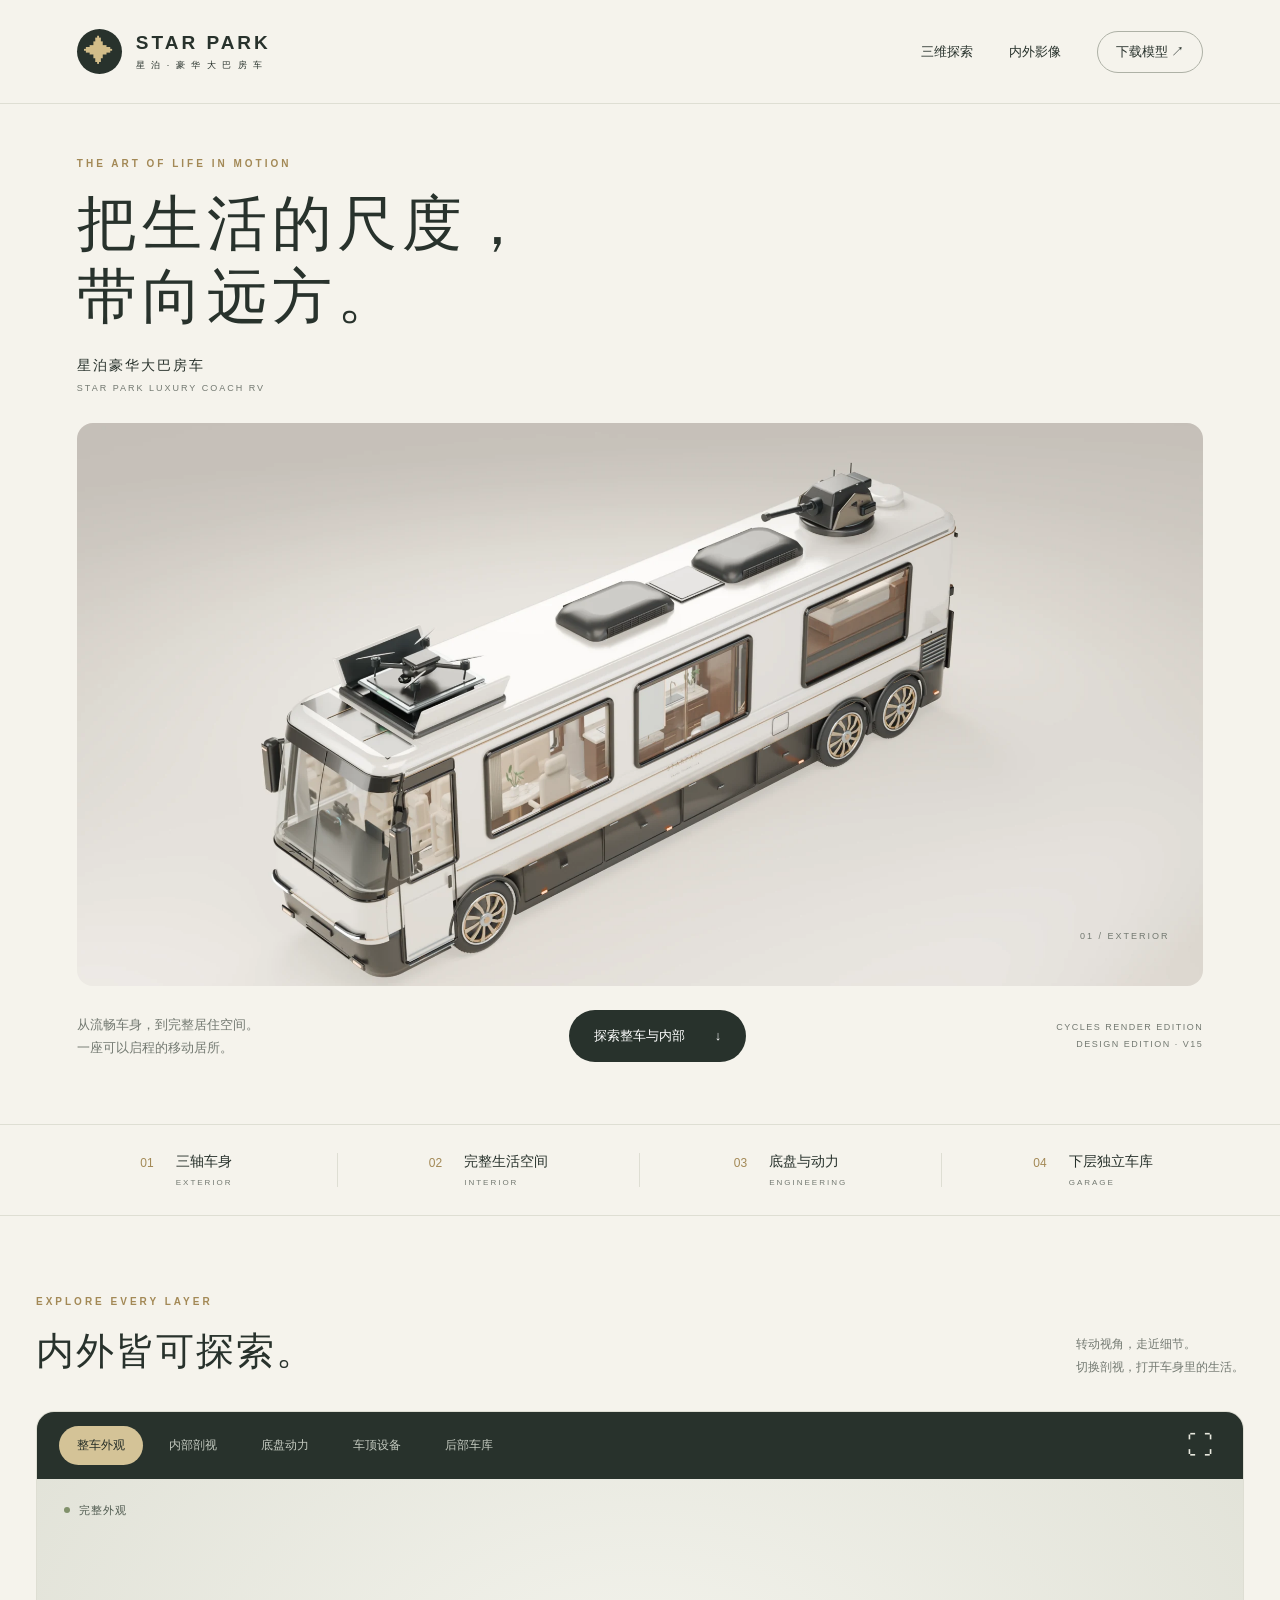
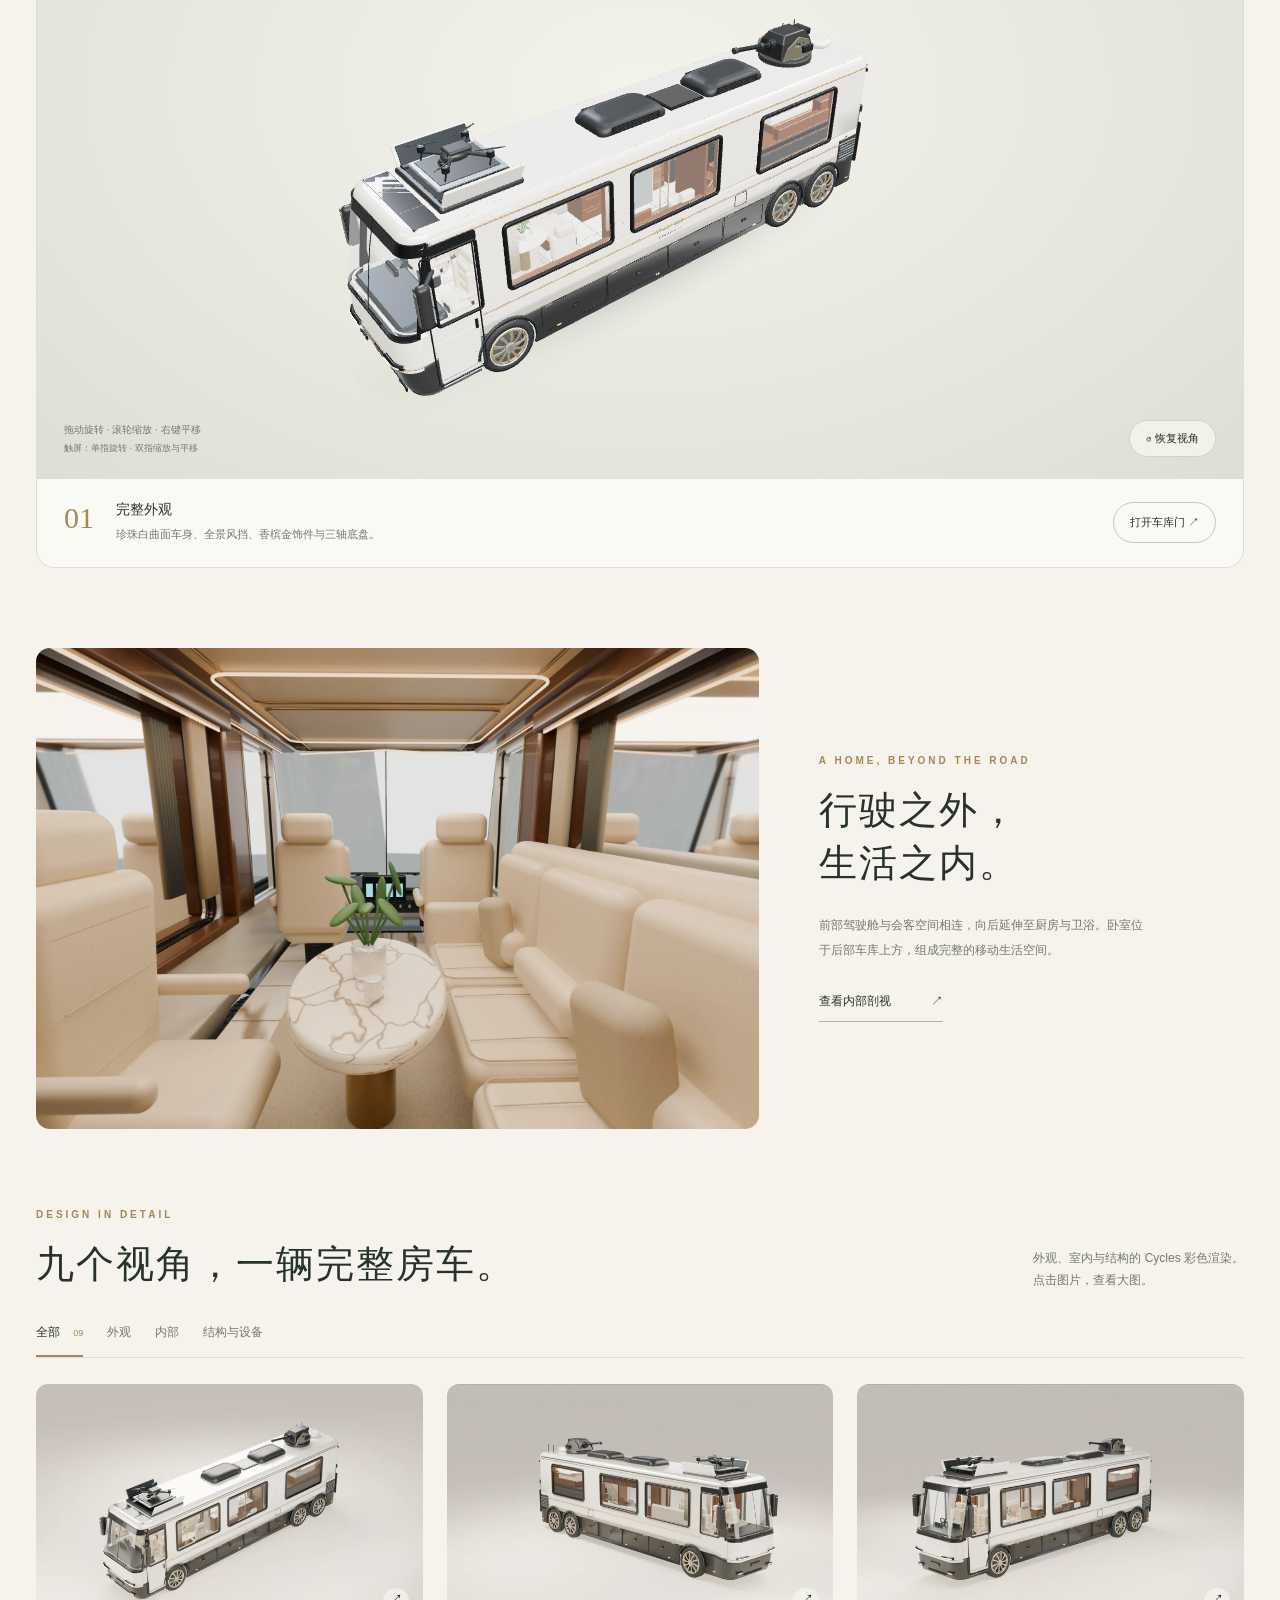
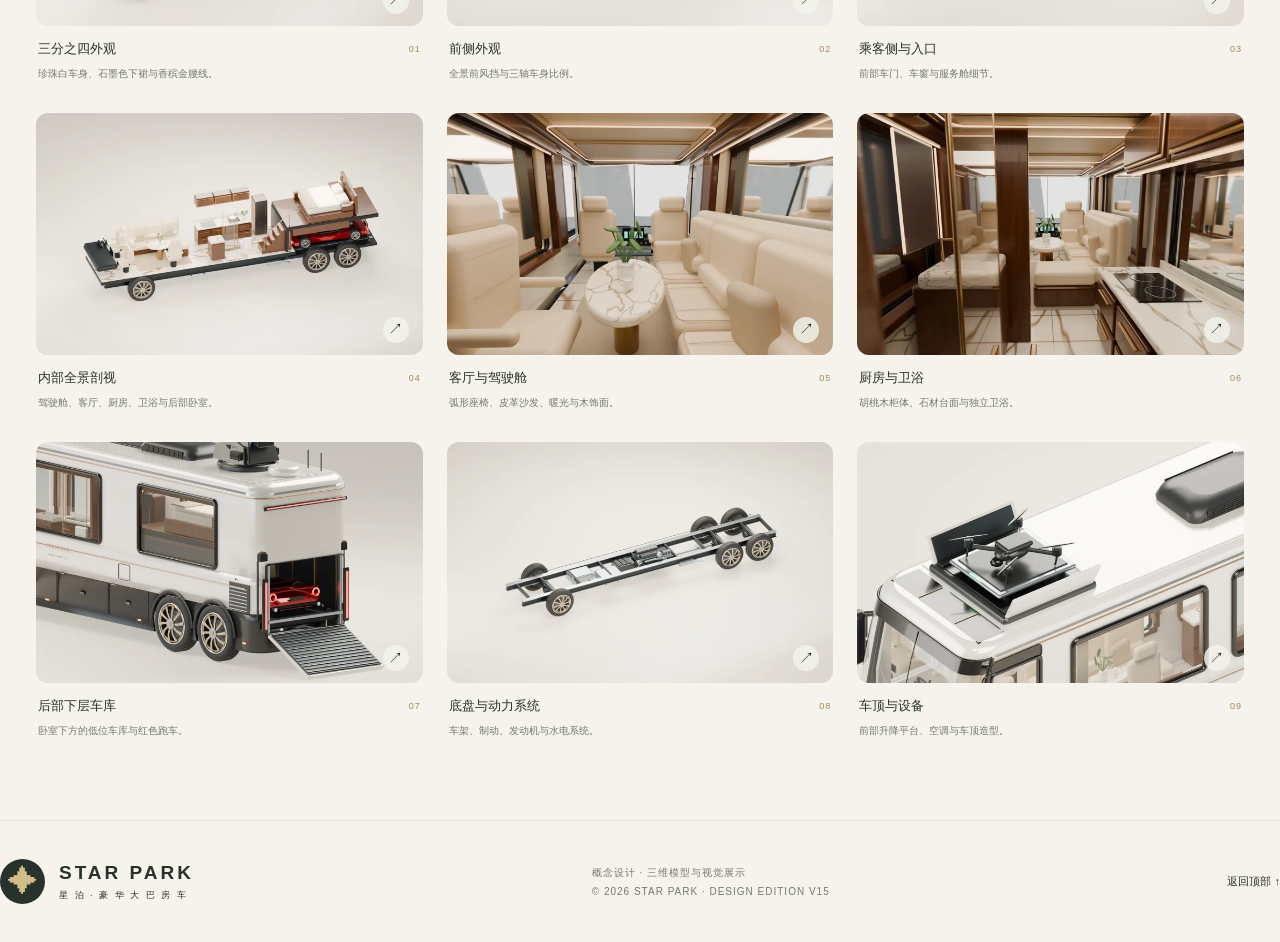
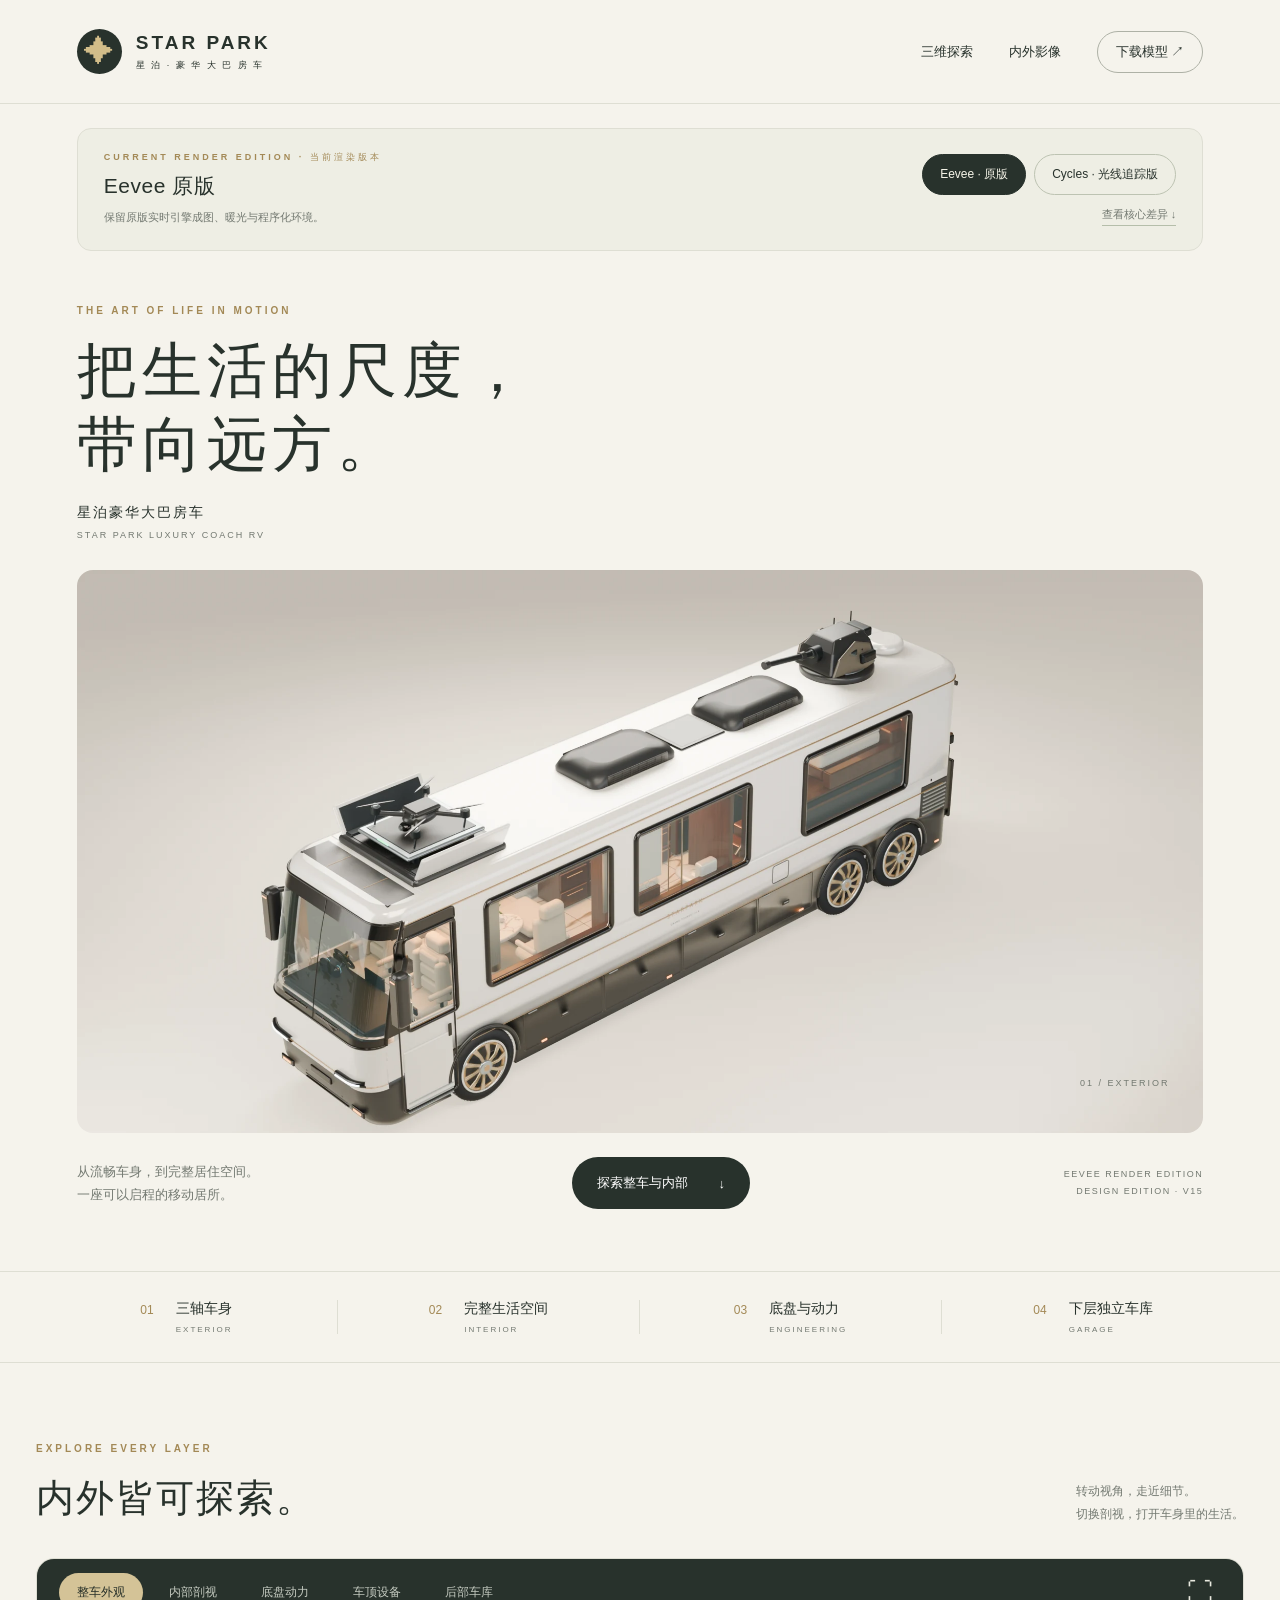
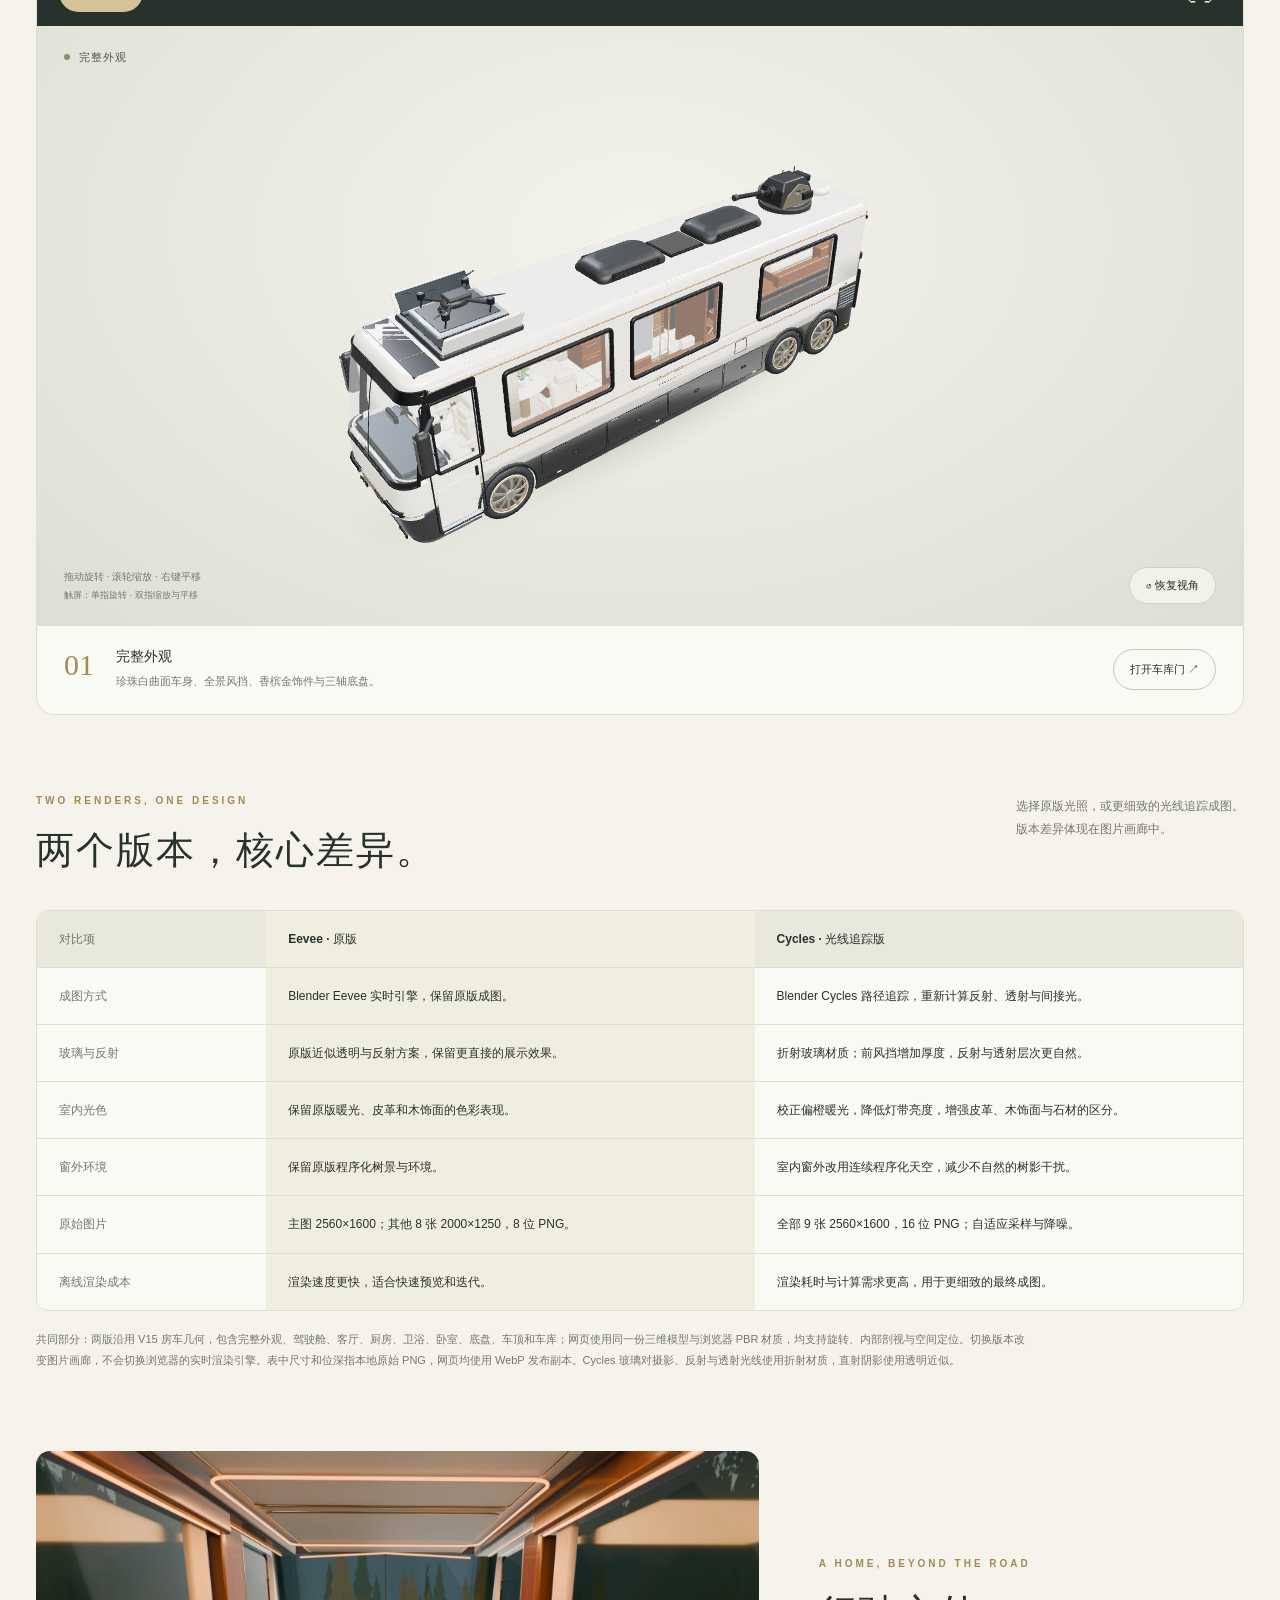
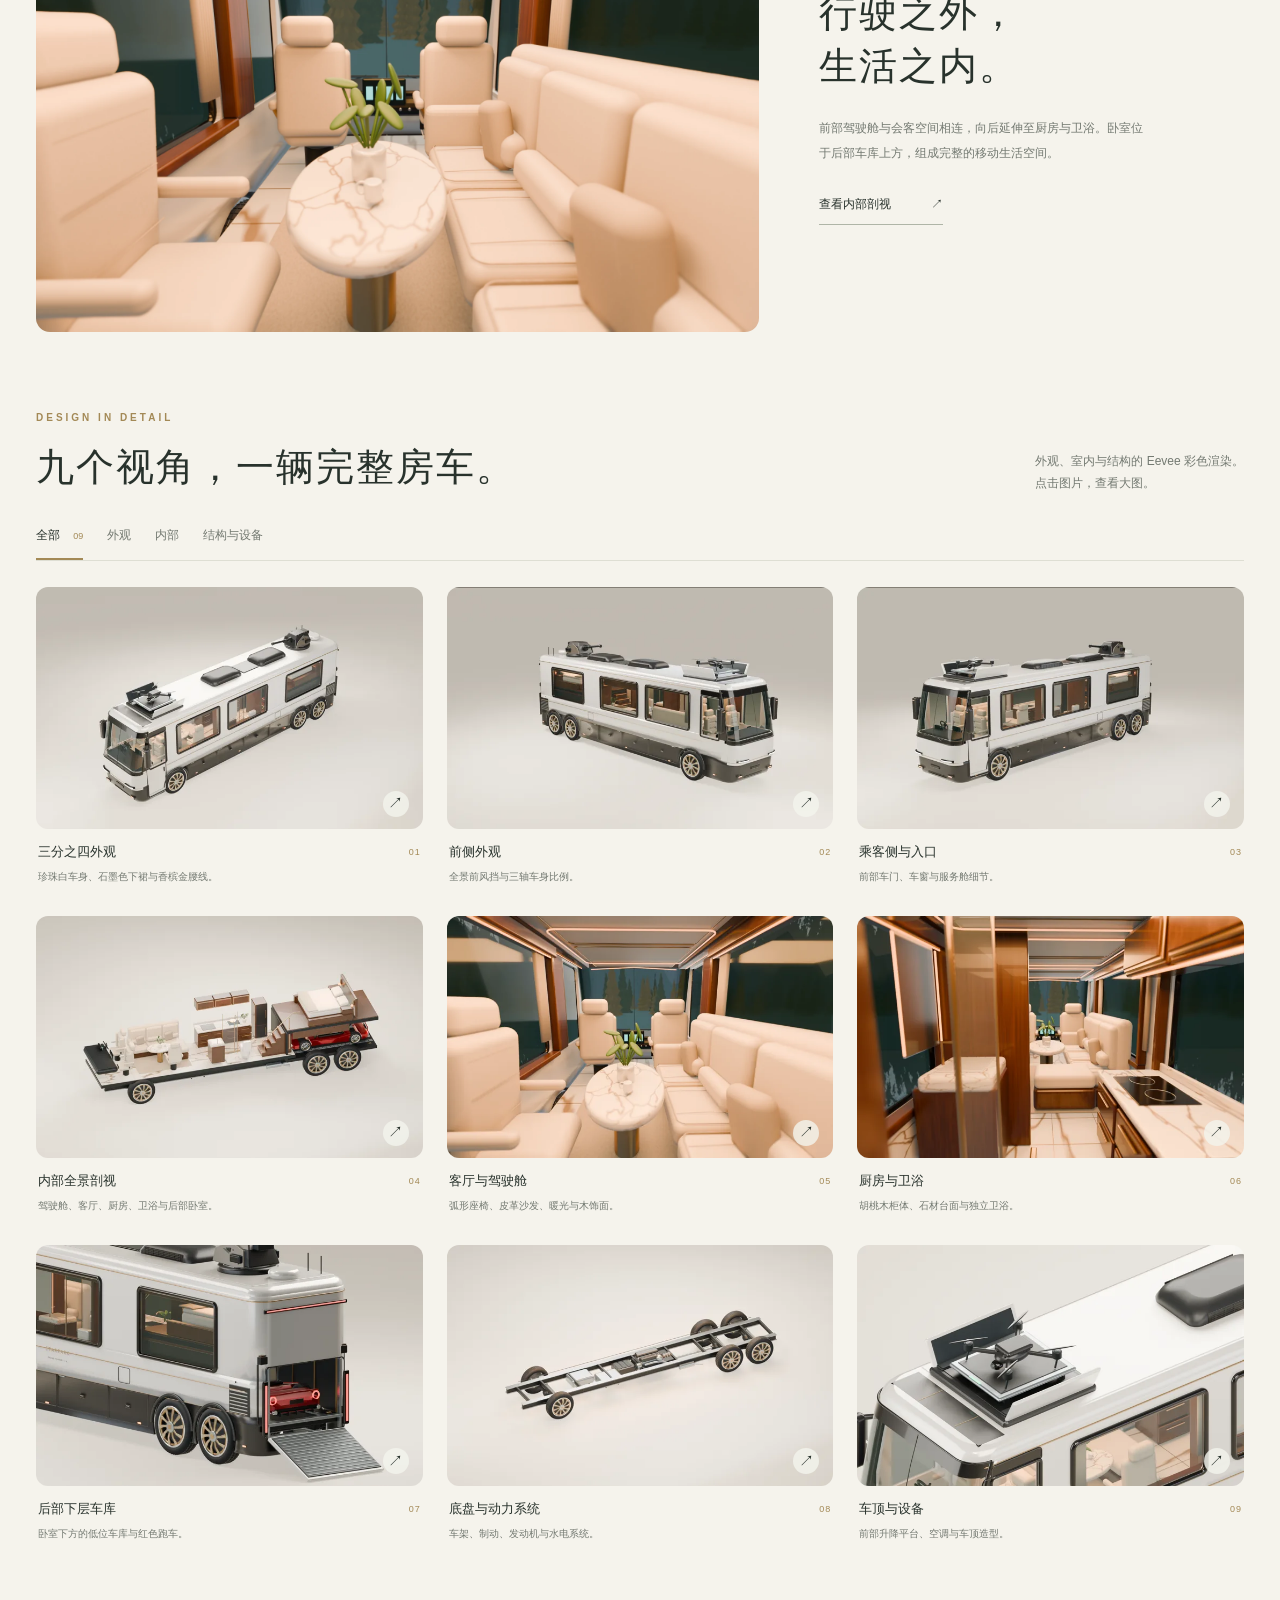
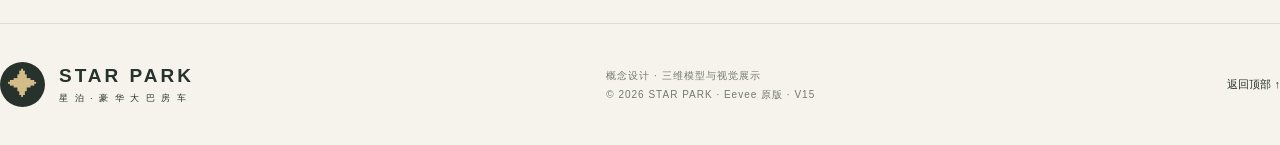
